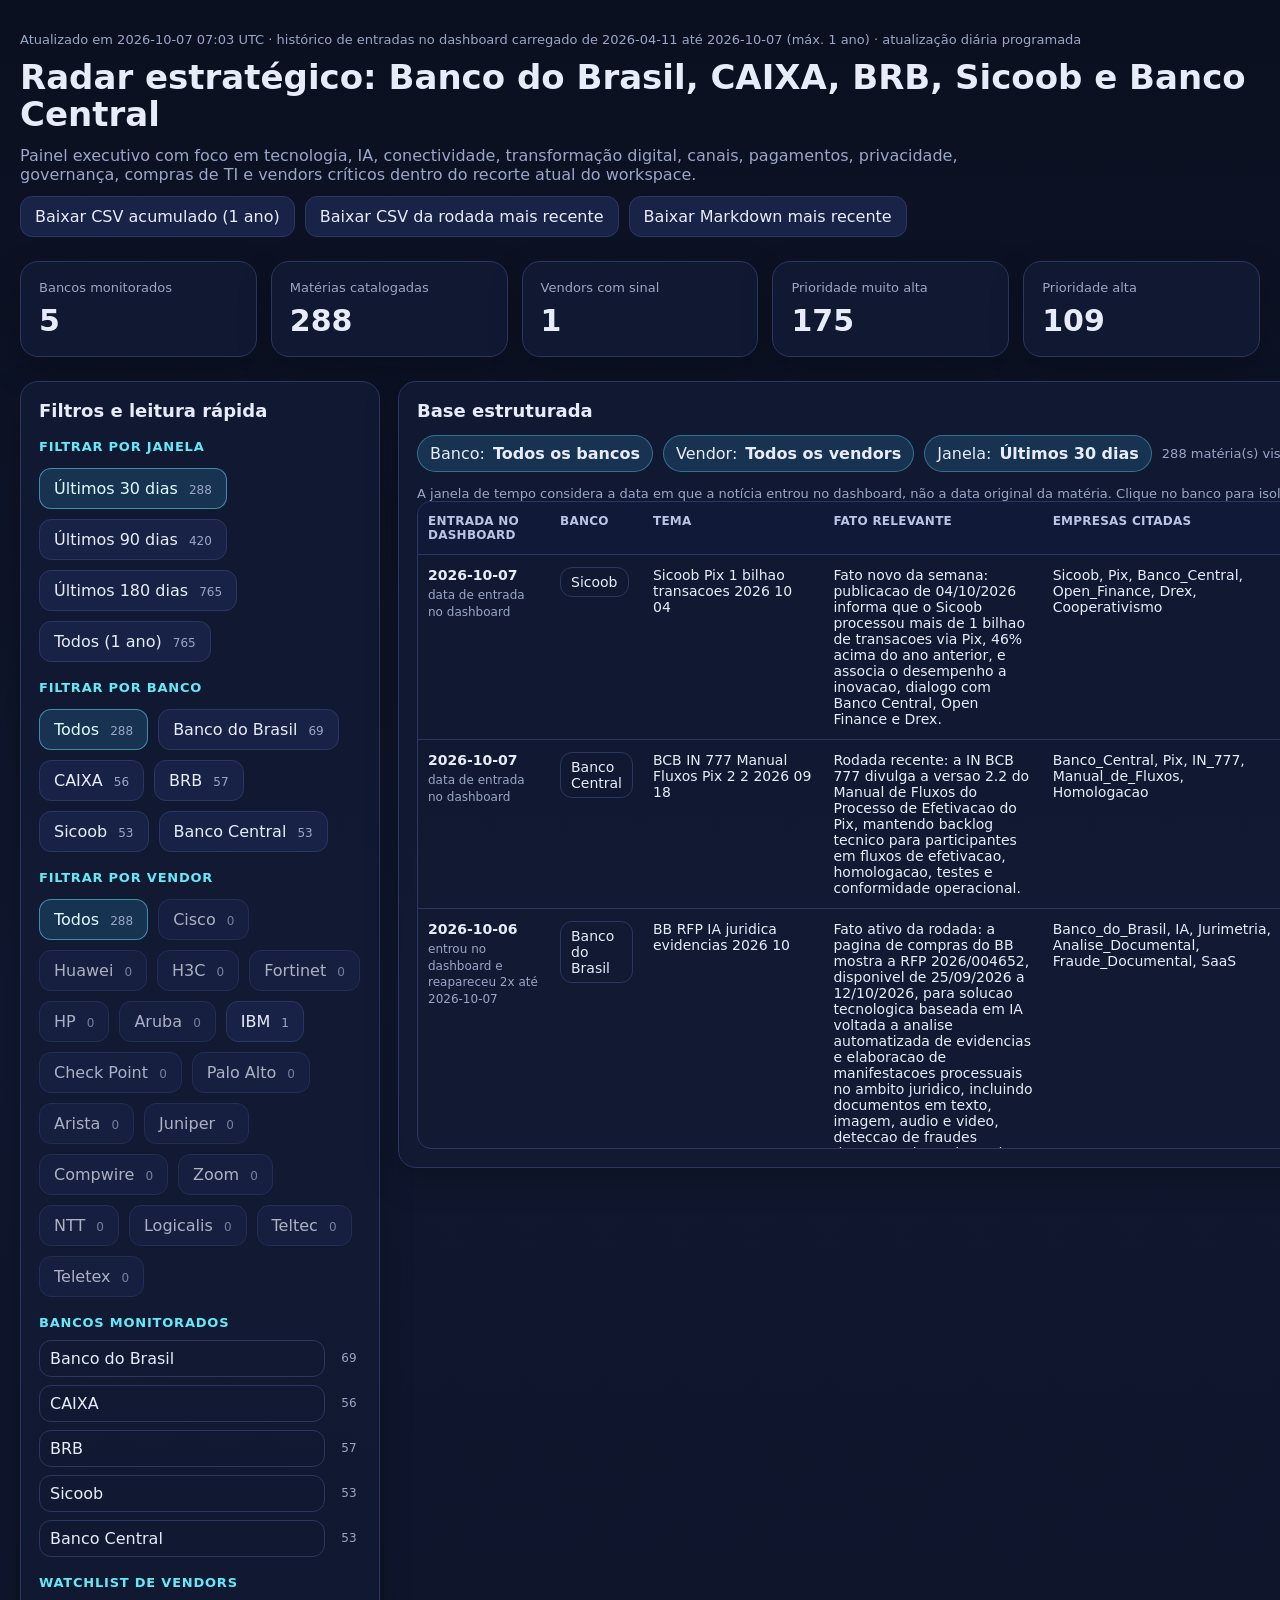
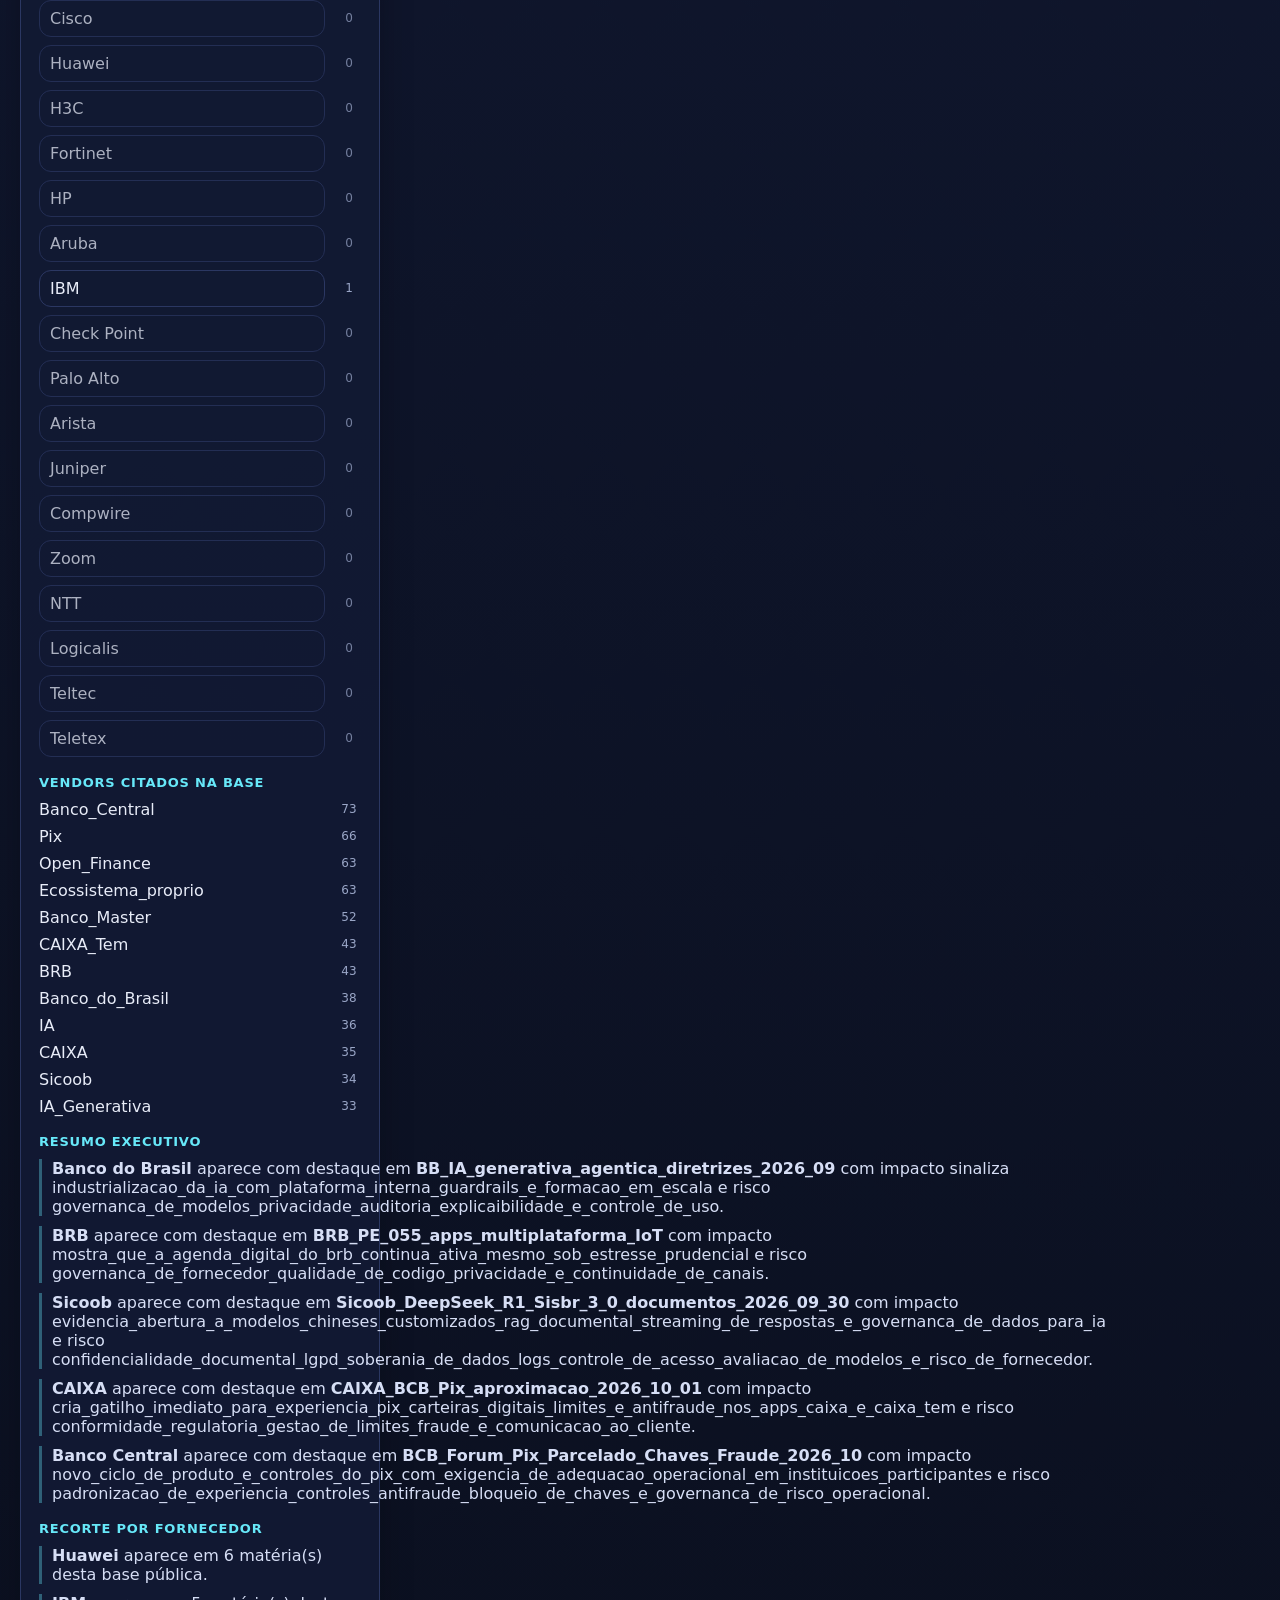
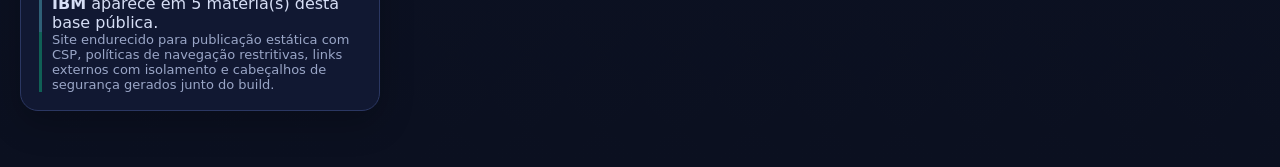
==== site/dashboard-bancos-publicos/index.html @ 08f2a7ce "Atualiza radar de bancos publicos 2026-10-07" ====
<!doctype html>
<html lang="pt-BR" data-latest-report-date="2026-10-07">
<head>
  <meta charset="utf-8">
  <meta name="viewport" content="width=device-width, initial-scale=1">
  <title>Radar estratégico, Banco do Brasil, CAIXA, BRB, Sicoob e Banco Central</title>
  <meta name="description" content="Radar executivo com foco em tecnologia, IA, conectividade, transformação digital, canais, pagamentos, privacidade, governança e compras de TI em Banco do Brasil, CAIXA, BRB, Sicoob e Banco Central.">
  <meta name="referrer" content="strict-origin-when-cross-origin">
  <meta http-equiv="Content-Security-Policy" content="default-src 'self'; base-uri 'self'; form-action 'none'; frame-ancestors 'none'; object-src 'none'; img-src 'self' data:; script-src 'self'; style-src 'self'; connect-src 'self'; font-src 'self' data:; manifest-src 'self'; upgrade-insecure-requests">
  <link rel="stylesheet" href="style.css">
</head>
<body>
  <div class="wrap">
    <section class="hero">
      <div class="meta">Atualizado em 2026-10-07 07:03 UTC · histórico de entradas no dashboard carregado de 2026-04-11 até 2026-10-07 (máx. 1 ano) · atualização diária programada</div>
      <h1>Radar estratégico: Banco do Brasil, CAIXA, BRB, Sicoob e Banco Central</h1>
      <div class="subtitle">Painel executivo com foco em tecnologia, IA, conectividade, transformação digital, canais, pagamentos, privacidade, governança, compras de TI e vendors críticos dentro do recorte atual do workspace.</div>
      <div class="downloads">
        <a class="btn" href="dashboard-bancos-publicos-acumulado-365d.csv" download>Baixar CSV acumulado (1 ano)</a>
        <a class="btn" href="dashboard-bancos-publicos-latest.csv" download>Baixar CSV da rodada mais recente</a>
        <a class="btn" href="dashboard-bancos-publicos-latest.md" download>Baixar Markdown mais recente</a>
      </div>
    </section>

    <section class="grid"><div class="card" data-card="Bancos monitorados"><div class="card-label">Bancos monitorados</div><div class="card-value">5</div></div><div class="card" data-card="Matérias catalogadas"><div class="card-label">Matérias catalogadas</div><div class="card-value">288</div></div><div class="card" data-card="Vendors com sinal"><div class="card-label">Vendors com sinal</div><div class="card-value">1</div></div><div class="card" data-card="Prioridade muito alta"><div class="card-label">Prioridade muito alta</div><div class="card-value">175</div></div><div class="card" data-card="Prioridade alta"><div class="card-label">Prioridade alta</div><div class="card-value">109</div></div></section>

    <section class="layout">
      <aside class="panel">
        <h2>Filtros e leitura rápida</h2>
        <h3>Filtrar por janela</h3>
        <div class="filters"><button class="filter-chip active" type="button" data-filter-kind="window" data-filter-value="30">Últimos 30 dias <span data-count-kind="window" data-count-value="30">288</span></button><button class="filter-chip" type="button" data-filter-kind="window" data-filter-value="90">Últimos 90 dias <span data-count-kind="window" data-count-value="90">420</span></button><button class="filter-chip" type="button" data-filter-kind="window" data-filter-value="180">Últimos 180 dias <span data-count-kind="window" data-count-value="180">765</span></button><button class="filter-chip" type="button" data-filter-kind="window" data-filter-value="365">Todos (1 ano) <span data-count-kind="window" data-count-value="365">765</span></button></div>
        <h3>Filtrar por banco</h3>
        <div class="filters"><button class="filter-chip active" type="button" data-filter-kind="bank" data-filter-value="__all__">Todos <span data-count-kind="bank" data-count-value="__all__">288</span></button><button class="filter-chip" type="button" data-filter-kind="bank" data-filter-value="Banco do Brasil">Banco do Brasil <span data-count-kind="bank" data-count-value="Banco do Brasil">69</span></button><button class="filter-chip" type="button" data-filter-kind="bank" data-filter-value="CAIXA">CAIXA <span data-count-kind="bank" data-count-value="CAIXA">56</span></button><button class="filter-chip" type="button" data-filter-kind="bank" data-filter-value="BRB">BRB <span data-count-kind="bank" data-count-value="BRB">57</span></button><button class="filter-chip" type="button" data-filter-kind="bank" data-filter-value="Sicoob">Sicoob <span data-count-kind="bank" data-count-value="Sicoob">53</span></button><button class="filter-chip" type="button" data-filter-kind="bank" data-filter-value="Banco Central">Banco Central <span data-count-kind="bank" data-count-value="Banco Central">53</span></button></div>
        <h3>Filtrar por vendor</h3>
        <div class="filters"><button class="filter-chip active" type="button" data-filter-kind="vendor" data-filter-value="__all__">Todos <span data-count-kind="vendor" data-count-value="__all__">288</span></button><button class="filter-chip muted-zero" type="button" data-filter-kind="vendor" data-filter-value="Cisco">Cisco <span data-count-kind="vendor" data-count-value="Cisco">0</span></button><button class="filter-chip muted-zero" type="button" data-filter-kind="vendor" data-filter-value="Huawei">Huawei <span data-count-kind="vendor" data-count-value="Huawei">0</span></button><button class="filter-chip muted-zero" type="button" data-filter-kind="vendor" data-filter-value="H3C">H3C <span data-count-kind="vendor" data-count-value="H3C">0</span></button><button class="filter-chip muted-zero" type="button" data-filter-kind="vendor" data-filter-value="Fortinet">Fortinet <span data-count-kind="vendor" data-count-value="Fortinet">0</span></button><button class="filter-chip muted-zero" type="button" data-filter-kind="vendor" data-filter-value="HP">HP <span data-count-kind="vendor" data-count-value="HP">0</span></button><button class="filter-chip muted-zero" type="button" data-filter-kind="vendor" data-filter-value="Aruba">Aruba <span data-count-kind="vendor" data-count-value="Aruba">0</span></button><button class="filter-chip" type="button" data-filter-kind="vendor" data-filter-value="IBM">IBM <span data-count-kind="vendor" data-count-value="IBM">1</span></button><button class="filter-chip muted-zero" type="button" data-filter-kind="vendor" data-filter-value="Check Point">Check Point <span data-count-kind="vendor" data-count-value="Check Point">0</span></button><button class="filter-chip muted-zero" type="button" data-filter-kind="vendor" data-filter-value="Palo Alto">Palo Alto <span data-count-kind="vendor" data-count-value="Palo Alto">0</span></button><button class="filter-chip muted-zero" type="button" data-filter-kind="vendor" data-filter-value="Arista">Arista <span data-count-kind="vendor" data-count-value="Arista">0</span></button><button class="filter-chip muted-zero" type="button" data-filter-kind="vendor" data-filter-value="Juniper">Juniper <span data-count-kind="vendor" data-count-value="Juniper">0</span></button><button class="filter-chip muted-zero" type="button" data-filter-kind="vendor" data-filter-value="Compwire">Compwire <span data-count-kind="vendor" data-count-value="Compwire">0</span></button><button class="filter-chip muted-zero" type="button" data-filter-kind="vendor" data-filter-value="Zoom">Zoom <span data-count-kind="vendor" data-count-value="Zoom">0</span></button><button class="filter-chip muted-zero" type="button" data-filter-kind="vendor" data-filter-value="NTT">NTT <span data-count-kind="vendor" data-count-value="NTT">0</span></button><button class="filter-chip muted-zero" type="button" data-filter-kind="vendor" data-filter-value="Logicalis">Logicalis <span data-count-kind="vendor" data-count-value="Logicalis">0</span></button><button class="filter-chip muted-zero" type="button" data-filter-kind="vendor" data-filter-value="Teltec">Teltec <span data-count-kind="vendor" data-count-value="Teltec">0</span></button><button class="filter-chip muted-zero" type="button" data-filter-kind="vendor" data-filter-value="Teletex">Teletex <span data-count-kind="vendor" data-count-value="Teletex">0</span></button></div>
        <h3>Bancos monitorados</h3>
        <ul class="bank-list"><li><button type="button" class="bank-link" data-filter-kind="bank" data-filter-value="Banco do Brasil">Banco do Brasil</button><span class="bank-count" data-count-kind="bank" data-count-value="Banco do Brasil">69</span></li><li><button type="button" class="bank-link" data-filter-kind="bank" data-filter-value="CAIXA">CAIXA</button><span class="bank-count" data-count-kind="bank" data-count-value="CAIXA">56</span></li><li><button type="button" class="bank-link" data-filter-kind="bank" data-filter-value="BRB">BRB</button><span class="bank-count" data-count-kind="bank" data-count-value="BRB">57</span></li><li><button type="button" class="bank-link" data-filter-kind="bank" data-filter-value="Sicoob">Sicoob</button><span class="bank-count" data-count-kind="bank" data-count-value="Sicoob">53</span></li><li><button type="button" class="bank-link" data-filter-kind="bank" data-filter-value="Banco Central">Banco Central</button><span class="bank-count" data-count-kind="bank" data-count-value="Banco Central">53</span></li></ul>
        <h3>Watchlist de vendors</h3>
        <ul class="bank-list"><li class='muted-zero'><button type="button" class="vendor-link" data-filter-kind="vendor" data-filter-value="Cisco">Cisco</button><span class="bank-count" data-count-kind="vendor" data-count-value="Cisco">0</span></li><li class='muted-zero'><button type="button" class="vendor-link" data-filter-kind="vendor" data-filter-value="Huawei">Huawei</button><span class="bank-count" data-count-kind="vendor" data-count-value="Huawei">0</span></li><li class='muted-zero'><button type="button" class="vendor-link" data-filter-kind="vendor" data-filter-value="H3C">H3C</button><span class="bank-count" data-count-kind="vendor" data-count-value="H3C">0</span></li><li class='muted-zero'><button type="button" class="vendor-link" data-filter-kind="vendor" data-filter-value="Fortinet">Fortinet</button><span class="bank-count" data-count-kind="vendor" data-count-value="Fortinet">0</span></li><li class='muted-zero'><button type="button" class="vendor-link" data-filter-kind="vendor" data-filter-value="HP">HP</button><span class="bank-count" data-count-kind="vendor" data-count-value="HP">0</span></li><li class='muted-zero'><button type="button" class="vendor-link" data-filter-kind="vendor" data-filter-value="Aruba">Aruba</button><span class="bank-count" data-count-kind="vendor" data-count-value="Aruba">0</span></li><li><button type="button" class="vendor-link" data-filter-kind="vendor" data-filter-value="IBM">IBM</button><span class="bank-count" data-count-kind="vendor" data-count-value="IBM">1</span></li><li class='muted-zero'><button type="button" class="vendor-link" data-filter-kind="vendor" data-filter-value="Check Point">Check Point</button><span class="bank-count" data-count-kind="vendor" data-count-value="Check Point">0</span></li><li class='muted-zero'><button type="button" class="vendor-link" data-filter-kind="vendor" data-filter-value="Palo Alto">Palo Alto</button><span class="bank-count" data-count-kind="vendor" data-count-value="Palo Alto">0</span></li><li class='muted-zero'><button type="button" class="vendor-link" data-filter-kind="vendor" data-filter-value="Arista">Arista</button><span class="bank-count" data-count-kind="vendor" data-count-value="Arista">0</span></li><li class='muted-zero'><button type="button" class="vendor-link" data-filter-kind="vendor" data-filter-value="Juniper">Juniper</button><span class="bank-count" data-count-kind="vendor" data-count-value="Juniper">0</span></li><li class='muted-zero'><button type="button" class="vendor-link" data-filter-kind="vendor" data-filter-value="Compwire">Compwire</button><span class="bank-count" data-count-kind="vendor" data-count-value="Compwire">0</span></li><li class='muted-zero'><button type="button" class="vendor-link" data-filter-kind="vendor" data-filter-value="Zoom">Zoom</button><span class="bank-count" data-count-kind="vendor" data-count-value="Zoom">0</span></li><li class='muted-zero'><button type="button" class="vendor-link" data-filter-kind="vendor" data-filter-value="NTT">NTT</button><span class="bank-count" data-count-kind="vendor" data-count-value="NTT">0</span></li><li class='muted-zero'><button type="button" class="vendor-link" data-filter-kind="vendor" data-filter-value="Logicalis">Logicalis</button><span class="bank-count" data-count-kind="vendor" data-count-value="Logicalis">0</span></li><li class='muted-zero'><button type="button" class="vendor-link" data-filter-kind="vendor" data-filter-value="Teltec">Teltec</button><span class="bank-count" data-count-kind="vendor" data-count-value="Teltec">0</span></li><li class='muted-zero'><button type="button" class="vendor-link" data-filter-kind="vendor" data-filter-value="Teletex">Teletex</button><span class="bank-count" data-count-kind="vendor" data-count-value="Teletex">0</span></li></ul>
        <h3>Vendors citados na base</h3>
        <ul class="bank-list"><li><span class="vendor-label">Banco_Central</span><span class="bank-count">73</span></li><li><span class="vendor-label">Pix</span><span class="bank-count">66</span></li><li><span class="vendor-label">Open_Finance</span><span class="bank-count">63</span></li><li><span class="vendor-label">Ecossistema_proprio</span><span class="bank-count">63</span></li><li><span class="vendor-label">Banco_Master</span><span class="bank-count">52</span></li><li><span class="vendor-label">CAIXA_Tem</span><span class="bank-count">43</span></li><li><span class="vendor-label">BRB</span><span class="bank-count">43</span></li><li><span class="vendor-label">Banco_do_Brasil</span><span class="bank-count">38</span></li><li><span class="vendor-label">IA</span><span class="bank-count">36</span></li><li><span class="vendor-label">CAIXA</span><span class="bank-count">35</span></li><li><span class="vendor-label">Sicoob</span><span class="bank-count">34</span></li><li><span class="vendor-label">IA_Generativa</span><span class="bank-count">33</span></li></ul>
        <h3>Resumo executivo</h3>
        <ul class="summary-list"><li><strong>Banco do Brasil</strong> aparece com destaque em <strong>BB_IA_generativa_agentica_diretrizes_2026_09</strong> com impacto sinaliza industrializacao_da_ia_com_plataforma_interna_guardrails_e_formacao_em_escala e risco governanca_de_modelos_privacidade_auditoria_explicaibilidade_e_controle_de_uso.</li>
          <li><strong>BRB</strong> aparece com destaque em <strong>BRB_PE_055_apps_multiplataforma_IoT</strong> com impacto mostra_que_a_agenda_digital_do_brb_continua_ativa_mesmo_sob_estresse_prudencial e risco governanca_de_fornecedor_qualidade_de_codigo_privacidade_e_continuidade_de_canais.</li>
          <li><strong>Sicoob</strong> aparece com destaque em <strong>Sicoob_DeepSeek_R1_Sisbr_3_0_documentos_2026_09_30</strong> com impacto evidencia_abertura_a_modelos_chineses_customizados_rag_documental_streaming_de_respostas_e_governanca_de_dados_para_ia e risco confidencialidade_documental_lgpd_soberania_de_dados_logs_controle_de_acesso_avaliacao_de_modelos_e_risco_de_fornecedor.</li>
          <li><strong>CAIXA</strong> aparece com destaque em <strong>CAIXA_BCB_Pix_aproximacao_2026_10_01</strong> com impacto cria_gatilho_imediato_para_experiencia_pix_carteiras_digitais_limites_e_antifraude_nos_apps_caixa_e_caixa_tem e risco conformidade_regulatoria_gestao_de_limites_fraude_e_comunicacao_ao_cliente.</li>
          <li><strong>Banco Central</strong> aparece com destaque em <strong>BCB_Forum_Pix_Parcelado_Chaves_Fraude_2026_10</strong> com impacto novo_ciclo_de_produto_e_controles_do_pix_com_exigencia_de_adequacao_operacional_em_instituicoes_participantes e risco padronizacao_de_experiencia_controles_antifraude_bloqueio_de_chaves_e_governanca_de_risco_operacional.</li></ul>
        <h3>Recorte por fornecedor</h3>
        <ul class="summary-list"><li><strong>Huawei</strong> aparece em 6 matéria(s) desta base pública.</li><li><strong>IBM</strong> aparece em 5 matéria(s) desta base pública.</li></ul>
        <div class="small security-note">Site endurecido para publicação estática com CSP, políticas de navegação restritivas, links externos com isolamento e cabeçalhos de segurança gerados junto do build.</div>
      </aside>

      <main class="panel">
        <h2>Base estruturada</h2>
        <div class="controls">
          <div class="active-filter">
            <div class="active-pill">Banco: <strong data-active-bank-label>Todos os bancos</strong></div>
            <div class="active-pill">Vendor: <strong data-active-vendor-label>Todos os vendors</strong></div>
            <div class="active-pill">Janela: <strong data-active-window-label>Últimos 30 dias</strong></div>
            <div class="small" data-results-count>288 matéria(s) visível(is)</div>
          </div>
          <button type="button" class="clear-btn" data-clear-filter>Limpar filtros</button>
        </div>
        <div class="small">A janela de tempo considera a data em que a notícia entrou no dashboard, não a data original da matéria. Clique no banco para isolar a instituição, clique no vendor para cruzar fabricante e use a fonte para abrir a publicação original.</div>
        <div class="table-wrap">
          <table>
            <thead>
              <tr>
                <th>Entrada no dashboard</th>
                <th>Banco</th>
                <th>Tema</th>
                <th>Fato relevante</th>
                <th>Empresas citadas</th>
                <th>Vendors radar</th>
                <th>Tipo de vínculo</th>
                <th>Impacto</th>
                <th>Risco</th>
                <th>Prioridade</th>
                <th>Fonte</th>
              </tr>
            </thead>
            <tbody>
              <tr data-bank="Sicoob" data-priority="Muito alta" data-vendors="" data-first-seen="2026-10-07" data-last-seen="2026-10-07" data-seen-count="1"><td><div class="date-cell"><div class="date-main">2026-10-07</div><div class="date-sub">data de entrada no dashboard</div></div></td><td><button type="button" class="table-bank" data-filter-kind="bank" data-filter-value="Sicoob">Sicoob</button></td><td>Sicoob Pix 1 bilhao transacoes 2026 10 04</td><td>Fato novo da semana: publicacao de 04/10/2026 informa que o Sicoob processou mais de 1 bilhao de transacoes via Pix, 46% acima do ano anterior, e associa o desempenho a inovacao, dialogo com Banco Central, Open Finance e Drex.</td><td>Sicoob, Pix, Banco_Central, Open_Finance, Drex, Cooperativismo</td><td><div class="vendor-cell"><span class="small">Sem vendor da watchlist nesta matéria</span></div></td><td>Pagamentos e escala operacional</td><td>Reforca_escala_transacional_do_arranjo_cooperativo_e_abre_conversa_sobre_observabilidade_antifraude_resiliencia_e_roadmap_Pix_Open_Finance</td><td>Disponibilidade_antifraude_monitoramento_transacional_conformidade_Pix_e_governanca_cooperativa</td><td><span class="chip very-high">Muito alta</span></td><td><a class="source-link" href="https://www.sicoob.com.br/web/sicoobcreditril/noticias/-/asset_publisher/xAioIawpOI5S/content/id/175914342" target="_blank" rel="noopener noreferrer external"><span class="source-name">sicoob.com.br</span><span class="source-url">sicoob.com.br/web/sicoobcreditril</span></a></td></tr><tr data-bank="Banco Central" data-priority="Alta" data-vendors="" data-first-seen="2026-10-07" data-last-seen="2026-10-07" data-seen-count="1"><td><div class="date-cell"><div class="date-main">2026-10-07</div><div class="date-sub">data de entrada no dashboard</div></div></td><td><button type="button" class="table-bank" data-filter-kind="bank" data-filter-value="Banco Central">Banco Central</button></td><td>BCB IN 777 Manual Fluxos Pix 2 2 2026 09 18</td><td>Rodada recente: a IN BCB 777 divulga a versao 2.2 do Manual de Fluxos do Processo de Efetivacao do Pix, mantendo backlog tecnico para participantes em fluxos de efetivacao, homologacao, testes e conformidade operacional.</td><td>Banco_Central, Pix, IN_777, Manual_de_Fluxos, Homologacao</td><td><div class="vendor-cell"><span class="small">Sem vendor da watchlist nesta matéria</span></div></td><td>Normativo tecnico Pix</td><td>Exige_planejamento_de_release_integracao_testes_observabilidade_e_adequacao_de_fluxos_em_instituicoes_participantes</td><td>Aderencia_a_manual_tecnico_qualidade_de_implantacao_e_risco_operacional_de_pagamentos</td><td><span class="chip high">Alta</span></td><td><a class="source-link" href="https://www.bcb.gov.br/estabilidadefinanceira/exibenormativo?numero=777&amp;tipo=Instru%C3%A7%C3%A3o+Normativa+BCB" target="_blank" rel="noopener noreferrer external"><span class="source-name">bcb.gov.br</span><span class="source-url">bcb.gov.br/estabilidadefinanceira/exibenormativo</span></a></td></tr><tr data-bank="Banco do Brasil" data-priority="Muito alta" data-vendors="" data-first-seen="2026-10-06" data-last-seen="2026-10-07" data-seen-count="2"><td><div class="date-cell"><div class="date-main">2026-10-06</div><div class="date-sub">entrou no dashboard e reapareceu 2x até 2026-10-07</div></div></td><td><button type="button" class="table-bank" data-filter-kind="bank" data-filter-value="Banco do Brasil">Banco do Brasil</button></td><td>BB RFP IA juridica evidencias 2026 10</td><td>Fato ativo da rodada: a pagina de compras do BB mostra a RFP 2026/004652, disponivel de 25/09/2026 a 12/10/2026, para solucao tecnologica baseada em IA voltada a analise automatizada de evidencias e elaboracao de manifestacoes processuais no ambito juridico, incluindo documentos em texto, imagem, audio e video, deteccao de fraudes documentais, padroes de litigancia abusiva, integracao de informacoes externas e interface para auditoria, edicao e validacao por advogado do banco.</td><td>Banco_do_Brasil, IA, Jurimetria, Analise_Documental, Fraude_Documental, SaaS</td><td><div class="vendor-cell"><span class="small">Sem vendor da watchlist nesta matéria</span></div></td><td>Consulta publica IA juridica</td><td>Abre_frente_direta_em_IA_aplicada_ao_contencioso_com_multimodalidade_auditoria_humana_e_controles_de_modelo</td><td>Confidencialidade_processual_LGPD_prova_digital_explicaibilidade_auditoria_de_decisoes_e_supervisao_humana</td><td><span class="chip very-high">Muito alta</span></td><td><a class="source-link" href="https://www.bb.com.br/site/compras-contratacao-e-venda-de-imoveis/compras-e-contratacoes/avisos-e-editais/" target="_blank" rel="noopener noreferrer external"><span class="source-name">bb.com.br</span><span class="source-url">bb.com.br/site/compras-contratacao-e-venda-de-imoveis</span></a></td></tr><tr data-bank="Sicoob" data-priority="Muito alta" data-vendors="" data-first-seen="2026-10-06" data-last-seen="2026-10-07" data-seen-count="2"><td><div class="date-cell"><div class="date-main">2026-10-06</div><div class="date-sub">entrou no dashboard e reapareceu 2x até 2026-10-07</div></div></td><td><button type="button" class="table-bank" data-filter-kind="bank" data-filter-value="Sicoob">Sicoob</button></td><td>Sicoob DeepSeek R1 Sisbr 3 0 documentos 2026 09 30</td><td>Contexto recente: em 30/09/2026, o Sicoob Central Unicoob publicou que a funcionalidade de Interacao com Documentos do Sisbr 3.0 passou a utilizar tambem o DeepSeek-R1, modelo de linguagem desenvolvido pela startup chinesa DeepSeek, em arquiteturas customizadas para analise confidencial de documentos internos, stream nas respostas e incorporacao continua de novos modelos.</td><td>Sicoob, Sisbr_3_0, DeepSeek, DeepSeek_R1, IA_Generativa, Documentos, Nuvem</td><td><div class="vendor-cell"><span class="small">Sem vendor da watchlist nesta matéria</span></div></td><td>IA institucional e governanca</td><td>Evidencia_abertura_a_modelos_chineses_customizados_RAG_documental_streaming_de_respostas_e_governanca_de_dados_para_IA</td><td>Confidencialidade_documental_LGPD_soberania_de_dados_logs_controle_de_acesso_avaliacao_de_modelos_e_risco_de_fornecedor</td><td><span class="chip very-high">Muito alta</span></td><td><a class="source-link" href="https://www.sicoob.com.br/web/sicoobcentralunicoob/noticias/-/asset_publisher/xAioIawpOI5S/content/id/247097736" target="_blank" rel="noopener noreferrer external"><span class="source-name">sicoob.com.br</span><span class="source-url">sicoob.com.br/web/sicoobcentralunicoob</span></a></td></tr><tr data-bank="Banco do Brasil" data-priority="Alta" data-vendors="" data-first-seen="2026-10-06" data-last-seen="2026-10-07" data-seen-count="2"><td><div class="date-cell"><div class="date-main">2026-10-06</div><div class="date-sub">entrou no dashboard e reapareceu 2x até 2026-10-07</div></div></td><td><button type="button" class="table-bank" data-filter-kind="bank" data-filter-value="Banco do Brasil">Banco do Brasil</button></td><td>BB RFP MySQL suporte 2026 10</td><td>Contexto recente: a RFP 2026/004636 do BB para cessao de direito de uso permanente e subscricao do software de Banco de Dados MySQL, incluindo suporte dedicado ao Conglomerado Banco do Brasil, teve janela publica de 16/09/2026 a 05/10/2026 e agora entra como desdobramento de curto prazo para follow-up comercial e tecnico.</td><td>Banco_do_Brasil, MySQL, Banco_de_Dados, Suporte</td><td><div class="vendor-cell"><span class="small">Sem vendor da watchlist nesta matéria</span></div></td><td>Consulta publica TI</td><td>Sinal_de_modernizacao_e_sustentacao_de_banco_de_dados_em_ambiente_core_com_janela_recém_encerrada</td><td>Gestao_de_ciclo_de_vida_suporte_fabricante_e_padronizacao_de_stack</td><td><span class="chip high">Alta</span></td><td><a class="source-link" href="https://www.bb.com.br/site/compras-contratacao-e-venda-de-imoveis/compras-e-contratacoes/avisos-e-editais/" target="_blank" rel="noopener noreferrer external"><span class="source-name">bb.com.br</span><span class="source-url">bb.com.br/site/compras-contratacao-e-venda-de-imoveis</span></a></td></tr><tr data-bank="CAIXA" data-priority="Alta" data-vendors="" data-first-seen="2026-10-06" data-last-seen="2026-10-07" data-seen-count="2"><td><div class="date-cell"><div class="date-main">2026-10-06</div><div class="date-sub">entrou no dashboard e reapareceu 2x até 2026-10-07</div></div></td><td><button type="button" class="table-bank" data-filter-kind="bank" data-filter-value="CAIXA">CAIXA</button></td><td>MDS Bolsa Familia valor minimo outubro 2026 Caixa Tem</td><td>Fato recente de rodada: o MDS informou que os valores do Bolsa Familia serao atualizados em 15,04% a partir de outubro de 2026, com valor minimo de R$ 691; como o beneficio pode ser movimentado nos canais CAIXA/CAIXA Tem, a mudanca aumenta a criticidade da janela operacional de outubro em app, atendimento, comunicacao e antifraude.</td><td>MDS, CAIXA, CAIXA_Tem, Bolsa_Familia, Canais_Digitais</td><td><div class="vendor-cell"><span class="small">Sem vendor da watchlist nesta matéria</span></div></td><td>Fonte governamental operacional</td><td>Aumenta_pressao_operacional_e_de_comunicacao_nos_canais_de_massa_da_CAIXA_no_ciclo_de_outubro</td><td>Disponibilidade_escalabilidade_atendimento_fraude_social_e_orientacao_contra_canais_nao_oficiais</td><td><span class="chip high">Alta</span></td><td><a class="source-link" href="https://www.gov.br/mds/pt-br/noticias/bolsa-familia-tera-valor-minimo-de-r-691-a-partir-de-outubro" target="_blank" rel="noopener noreferrer external"><span class="source-name">gov.br</span><span class="source-url">gov.br/mds/pt-br</span></a></td></tr><tr data-bank="Banco Central" data-priority="Muito alta" data-vendors="" data-first-seen="2026-10-05" data-last-seen="2026-10-07" data-seen-count="3"><td><div class="date-cell"><div class="date-main">2026-10-05</div><div class="date-sub">entrou no dashboard e reapareceu 3x até 2026-10-07</div></div></td><td><button type="button" class="table-bank" data-filter-kind="bank" data-filter-value="Banco Central">Banco Central</button></td><td>BCB Forum Pix Parcelado Chaves Fraude 2026 10</td><td>Rodada ativa: em reuniao do Forum Pix divulgada pelo BC, o regulador informou que a norma do Pix Parcelado sera publicada em outubro e que os sistemas do BC passam a bloquear chaves Pix marcadas pelas instituicoes como usadas em golpes e fraudes, ampliando backlog de canais, antifraude, UX e governanca para participantes.</td><td>Banco_Central, Pix, Forum_Pix, Pix_Parcelado, Antifraude, DICT</td><td><div class="vendor-cell"><span class="small">Sem vendor da watchlist nesta matéria</span></div></td><td>Regulacao pagamentos e antifraude</td><td>Novo_ciclo_de_produto_e_controles_do_Pix_com_exigencia_de_adequacao_operacional_em_instituicoes_participantes</td><td>Padronizacao_de_experiencia_controles_antifraude_bloqueio_de_chaves_e_governanca_de_risco_operacional</td><td><span class="chip very-high">Muito alta</span></td><td><a class="source-link" href="https://www.bcb.gov.br/detalhenoticia/20872/nota" target="_blank" rel="noopener noreferrer external"><span class="source-name">bcb.gov.br</span><span class="source-url">bcb.gov.br/detalhenoticia/20872</span></a></td></tr><tr data-bank="Banco do Brasil" data-priority="Muito alta" data-vendors="" data-first-seen="2026-10-04" data-last-seen="2026-10-07" data-seen-count="4"><td><div class="date-cell"><div class="date-main">2026-10-04</div><div class="date-sub">entrou no dashboard e reapareceu 4x até 2026-10-07</div></div></td><td><button type="button" class="table-bank" data-filter-kind="bank" data-filter-value="Banco do Brasil">Banco do Brasil</button></td><td>BB RFP DDI DNS DHCP IPAM 2026 10</td><td>Rodada ativa: a pagina de avisos do Banco do Brasil mostra a RFP 2026/004629 prorrogada ate 09/10/2026 para solucao DDI (DNS, DHCP e IPAM), incluindo instalacao, configuracao, integracao, migracao, implantacao, atualizacao, documentacao, transferencia de conhecimento e suporte oficial do fabricante por 36 meses, prorrogavel ate 60 meses, para o Conglomerado Banco do Brasil.</td><td>Banco_do_Brasil, DDI, DNS, DHCP, IPAM, Datacenter</td><td><div class="vendor-cell"><span class="small">Sem vendor da watchlist nesta matéria</span></div></td><td>Consulta publica TI</td><td>Renovacao_de_servicos_criticos_de_rede_e_enderecamento_no_conglomerado_BB</td><td>Continuidade_de_servicos_digitais_governanca_de_mudanca_e_integracao_com_ambientes_criticos</td><td><span class="chip very-high">Muito alta</span></td><td><a class="source-link" href="https://www.bb.com.br/site/compras-contratacao-e-venda-de-imoveis/compras-e-contratacoes/avisos-e-editais/" target="_blank" rel="noopener noreferrer external"><span class="source-name">bb.com.br</span><span class="source-url">bb.com.br/site/compras-contratacao-e-venda-de-imoveis</span></a></td></tr><tr data-bank="Banco do Brasil" data-priority="Muito alta" data-vendors="" data-first-seen="2026-10-04" data-last-seen="2026-10-07" data-seen-count="4"><td><div class="date-cell"><div class="date-main">2026-10-04</div><div class="date-sub">entrou no dashboard e reapareceu 4x até 2026-10-07</div></div></td><td><button type="button" class="table-bank" data-filter-kind="bank" data-filter-value="Banco do Brasil">Banco do Brasil</button></td><td>BB RFP GRC reportes SaaS 2026 10</td><td>Fato novo da rodada: a pagina de avisos do BB mostra a RFP 2026/004634 prorrogada ate 13/10/2026 para plataforma corporativa integrada SaaS de reportes corporativos, financeiros, regulatorios e de sustentabilidade, processos de governanca, riscos e controles internos, relacionamento com investidores, indices, ratings e rankings.</td><td>Banco_do_Brasil, SaaS, GRC, Reportes_Regulatorios, Riscos, Controles</td><td><div class="vendor-cell"><span class="small">Sem vendor da watchlist nesta matéria</span></div></td><td>Consulta publica TI GRC</td><td>Sinaliza_modernizacao_de_reportes_governanca_riscos_controles_e_dados_corporativos_em_plataforma_integrada</td><td>Qualidade_de_dados_auditoria_rastreabilidade_controles_internos_e_dependencia_de_fornecedor_SaaS</td><td><span class="chip very-high">Muito alta</span></td><td><a class="source-link" href="https://www.bb.com.br/site/compras-contratacao-e-venda-de-imoveis/compras-e-contratacoes/avisos-e-editais/" target="_blank" rel="noopener noreferrer external"><span class="source-name">bb.com.br</span><span class="source-url">bb.com.br/site/compras-contratacao-e-venda-de-imoveis</span></a></td></tr><tr data-bank="Banco do Brasil" data-priority="Muito alta" data-vendors="" data-first-seen="2026-10-04" data-last-seen="2026-10-07" data-seen-count="4"><td><div class="date-cell"><div class="date-main">2026-10-04</div><div class="date-sub">entrou no dashboard e reapareceu 4x até 2026-10-07</div></div></td><td><button type="button" class="table-bank" data-filter-kind="bank" data-filter-value="Banco do Brasil">Banco do Brasil</button></td><td>BB RFP UEM AEM DEX Linux 2026 10</td><td>Fato novo da rodada: a pagina de compras do BB mostra a RFP 2026/004317 prorrogada ate 16/10/2026 para solucao SaaS de Unified Endpoint Management, Autonomous Endpoint Management e Digital Employee Experience para gerenciamento de ate 53.700 endpoints Linux, com manutencao, atualizacao, suporte tecnico e transferencia de conhecimento.</td><td>Banco_do_Brasil, UEM, AEM, DEX, Linux, Endpoints, SaaS</td><td><div class="vendor-cell"><span class="small">Sem vendor da watchlist nesta matéria</span></div></td><td>Consulta publica TI</td><td>Abre frente direta em gestao_de_endpoints_experiencia_digital_monitoramento_e_suporte_para_parque_Linux_em_escala</td><td>Governanca_de_dispositivo_controle_de_acesso_segurança_de_endpoint_privacidade_e_continuidade_operacional</td><td><span class="chip very-high">Muito alta</span></td><td><a class="source-link" href="https://www.bb.com.br/site/compras-contratacao-e-venda-de-imoveis/compras-e-contratacoes/avisos-e-editais/" target="_blank" rel="noopener noreferrer external"><span class="source-name">bb.com.br</span><span class="source-url">bb.com.br/site/compras-contratacao-e-venda-de-imoveis</span></a></td></tr><tr data-bank="Sicoob" data-priority="Muito alta" data-vendors="" data-first-seen="2026-10-04" data-last-seen="2026-10-05" data-seen-count="2"><td><div class="date-cell"><div class="date-main">2026-10-04</div><div class="date-sub">entrou no dashboard e reapareceu 2x até 2026-10-05</div></div></td><td><button type="button" class="table-bank" data-filter-kind="bank" data-filter-value="Sicoob">Sicoob</button></td><td>Sicoob DeepSeek R1 Sisbr 3 0 documentos 2026 10 04</td><td>Fato do dia: em 04/10/2026, o Sicoob Central Unicoob publicou que a funcionalidade de Interacao com Documentos do Sisbr 3.0 passou a utilizar tambem o DeepSeek-R1, modelo de linguagem desenvolvido pela startup chinesa DeepSeek, em arquiteturas customizadas para analise confidencial de documentos internos, stream nas respostas e incorporacao continua de novos modelos.</td><td>Sicoob, Sisbr_3_0, DeepSeek, DeepSeek_R1, IA_Generativa, Documentos, Nuvem</td><td><div class="vendor-cell"><span class="small">Sem vendor da watchlist nesta matéria</span></div></td><td>IA institucional e governanca</td><td>Evidencia_abertura_a_modelos_chineses_customizados_RAG_documental_streaming_de_respostas_e_governanca_de_dados_para_IA</td><td>Confidencialidade_documental_LGPD_soberania_de_dados_logs_controle_de_acesso_avaliacao_de_modelos_e_risco_de_fornecedor</td><td><span class="chip very-high">Muito alta</span></td><td><a class="source-link" href="https://www.sicoob.com.br/web/sicoobcentralunicoob/noticias/-/asset_publisher/xAioIawpOI5S/content/id/247097736" target="_blank" rel="noopener noreferrer external"><span class="source-name">sicoob.com.br</span><span class="source-url">sicoob.com.br/web/sicoobcentralunicoob</span></a></td></tr><tr data-bank="Sicoob" data-priority="Alta" data-vendors="" data-first-seen="2026-10-03" data-last-seen="2026-10-07" data-seen-count="5"><td><div class="date-cell"><div class="date-main">2026-10-03</div><div class="date-sub">entrou no dashboard e reapareceu 5x até 2026-10-07</div></div></td><td><button type="button" class="table-bank" data-filter-kind="bank" data-filter-value="Sicoob">Sicoob</button></td><td>Sicoob TIInside SuperApp IA OpenFinance 2026 09</td><td>Fonte setorial recente: TI Inside registrou em 01/09/2026 que a nova versao do app Sicoob incorpora IA generativa, Open Finance, personalizacao e assistente conversacional para texto, audio e imagem.</td><td>Sicoob, TI_Inside, SuperApp, Open_Finance, IA_Generativa, Assistente_Conversacional</td><td><div class="vendor-cell"><span class="small">Sem vendor da watchlist nesta matéria</span></div></td><td>Midia setorial tecnologia</td><td>Reforca_fora_da_fonte_propria_a_tese_de_app_como_hub_conversacional_e_agregador_financeiro</td><td>Consentimento_Open_Finance_privacidade_experiencia_conversacional_e_governanca_de_modelos</td><td><span class="chip high">Alta</span></td><td><a class="source-link" href="https://tiinside.com.br/01/09/2026/nova-versao-do-app-sicoob-incorpora-ia-e-open-finance/" target="_blank" rel="noopener noreferrer external"><span class="source-name">tiinside.com.br</span><span class="source-url">tiinside.com.br/01/09</span></a></td></tr><tr data-bank="BRB" data-priority="Muito alta" data-vendors="" data-first-seen="2026-10-02" data-last-seen="2026-10-07" data-seen-count="6"><td><div class="date-cell"><div class="date-main">2026-10-02</div><div class="date-sub">entrou no dashboard e reapareceu 6x até 2026-10-07</div></div></td><td><button type="button" class="table-bank" data-filter-kind="bank" data-filter-value="BRB">BRB</button></td><td>BRB PE 055 apps multiplataforma IoT</td><td>Rodada recente: o PE 055/2026 do BRB trata de servicos especializados de desenvolvimento de aplicativos nativos e hibridos/PWA com suporte multiplataforma para smartphones, tablets, smartwatches, smartTVs, desktops e sensores IoT; o portal registra disputa encerrada e documentos publicados no PNCP.</td><td>BRB, PWA, IoT, Aplicativos, Smartphones, Smartwatches, PNCP</td><td><div class="vendor-cell"><span class="small">Sem vendor da watchlist nesta matéria</span></div></td><td>Compra publica TI</td><td>Mostra_que_a_agenda_digital_do_BRB_continua_ativa_mesmo_sob_estresse_prudencial</td><td>Governanca_de_fornecedor_qualidade_de_codigo_privacidade_e_continuidade_de_canais</td><td><span class="chip very-high">Muito alta</span></td><td><a class="source-link" href="https://buscarlicitacao.com.br/licitacao/df/brasilia/00000208000100-1-000008/2026/pregao-eletronico-edital-no-0552026" target="_blank" rel="noopener noreferrer external"><span class="source-name">buscarlicitacao.com.br</span><span class="source-url">buscarlicitacao.com.br/licitacao/df</span></a></td></tr><tr data-bank="Banco Central" data-priority="Muito alta" data-vendors="" data-first-seen="2026-10-02" data-last-seen="2026-10-07" data-seen-count="6"><td><div class="date-cell"><div class="date-main">2026-10-02</div><div class="date-sub">entrou no dashboard e reapareceu 6x até 2026-10-07</div></div></td><td><button type="button" class="table-bank" data-filter-kind="bank" data-filter-value="Banco Central">Banco Central</button></td><td>BCB Pix aproximacao sem teto 2026 10 01</td><td>Fato da janela: desde 01/10/2026 vigora a IN BCB 746, retirando o teto fixo de R$ 500 para Pix por aproximacao e Jornada Sem Redirecionamento no Open Finance; bancos e instituicoes de pagamento devem disponibilizar gestao de limites nos aplicativos.</td><td>Banco_Central, Pix_por_Aproximacao, Open_Finance, JSR, Carteiras_Digitais</td><td><div class="vendor-cell"><span class="small">Sem vendor da watchlist nesta matéria</span></div></td><td>Normativo Pix Open Finance</td><td>Cria_impacto_imediato_em_apps_bancarios_carteiras_digitais_limites_antifraude_e_comunicacao_a_clientes</td><td>Gestao_de_limites_fraude_usabilidade_conformidade_e_monitoramento_operacional</td><td><span class="chip very-high">Muito alta</span></td><td><a class="source-link" href="https://www.bcb.gov.br/detalhenoticia/21169/noticia" target="_blank" rel="noopener noreferrer external"><span class="source-name">bcb.gov.br</span><span class="source-url">bcb.gov.br/detalhenoticia/21169</span></a></td></tr><tr data-bank="Banco Central" data-priority="Muito alta" data-vendors="" data-first-seen="2026-10-02" data-last-seen="2026-10-07" data-seen-count="6"><td><div class="date-cell"><div class="date-main">2026-10-02</div><div class="date-sub">entrou no dashboard e reapareceu 6x até 2026-10-07</div></div></td><td><button type="button" class="table-bank" data-filter-kind="bank" data-filter-value="Banco Central">Banco Central</button></td><td>BCB ativos virtuais PLDFT 2026 10 01</td><td>Fato da janela: regras aprimoradas de PSAVs e PLDFT passam a vigorar em 01/10/2026; transferencias envolvendo carteiras autocustodiadas a partir de US$ 10 mil exigem comunicacao especifica ao Coaf e ha novos requisitos de informacao para supervisao.</td><td>Banco_Central, Ativos_Virtuais, PLDFT, PSAV, Supervisao, Coaf</td><td><div class="vendor-cell"><span class="small">Sem vendor da watchlist nesta matéria</span></div></td><td>Regulacao e supervisao</td><td>Amplia_demanda_por_monitoramento_dados_trilhas_de_auditoria_e_bloqueio_de_contraparte_em_participantes_expostos_a_criptoativos</td><td>PLDFT_autorizacao_supervisao_envio_de_dados_e_risco_de_contraparte</td><td><span class="chip very-high">Muito alta</span></td><td><a class="source-link" href="https://www.bcb.gov.br/detalhenoticia/21267/nota" target="_blank" rel="noopener noreferrer external"><span class="source-name">bcb.gov.br</span><span class="source-url">bcb.gov.br/detalhenoticia/21267</span></a></td></tr><tr data-bank="Banco Central" data-priority="Muito alta" data-vendors="" data-first-seen="2026-10-02" data-last-seen="2026-10-07" data-seen-count="6"><td><div class="date-cell"><div class="date-main">2026-10-02</div><div class="date-sub">entrou no dashboard e reapareceu 6x até 2026-10-07</div></div></td><td><button type="button" class="table-bank" data-filter-kind="bank" data-filter-value="Banco Central">Banco Central</button></td><td>BCB ciberseguranca RSFn Pix STR 2026</td><td>Contexto recente: o BC atualizou politica e requisitos de seguranca cibernetica e nuvem, incorporando gestao de certificados digitais, integracao segura, inteligencia cibernetica, rastreabilidade, testes de intrusao, controles de acesso e protecao de rede, com foco tambem em Pix, STR e RSFN.</td><td>Banco_Central, CMN, Pix, STR, RSFN, Ciberseguranca, Nuvem, Pentest</td><td><div class="vendor-cell"><span class="small">Sem vendor da watchlist nesta matéria</span></div></td><td>Regulacao cibernetica e resiliencia</td><td>Eleva_requisitos_de_pre_vendas_para_rede_segura_monitoramento_pentest_controles_de_acesso_e_nuvem_regulada</td><td>Adequacao_regulatoria_risco_de_terceiros_chaves_privadas_RSFn_e_resiliencia_operacional</td><td><span class="chip very-high">Muito alta</span></td><td><a class="source-link" href="https://www.bcb.gov.br/detalhenoticia/20979/nota" target="_blank" rel="noopener noreferrer external"><span class="source-name">bcb.gov.br</span><span class="source-url">bcb.gov.br/detalhenoticia/20979</span></a></td></tr><tr data-bank="Banco do Brasil" data-priority="Muito alta" data-vendors="" data-first-seen="2026-10-02" data-last-seen="2026-10-07" data-seen-count="6"><td><div class="date-cell"><div class="date-main">2026-10-02</div><div class="date-sub">entrou no dashboard e reapareceu 6x até 2026-10-07</div></div></td><td><button type="button" class="table-bank" data-filter-kind="bank" data-filter-value="Banco do Brasil">Banco do Brasil</button></td><td>BB IA generativa agentica diretrizes 2026 09</td><td>Contexto recente: o BB informou diretrizes para IA generativa e agentica, com Genera BB como ambiente interno para assistentes inteligentes, requisitos de governanca, seguranca e conformidade, e mais de 36 mil inscritos no AcademIA BB 2026 em trilhas de IA generativa, IA agentica, dados e analytics.</td><td>Banco_do_Brasil, Genera_BB, IA_Generativa, IA_Agentica, AcademIA_BB</td><td><div class="vendor-cell"><span class="small">Sem vendor da watchlist nesta matéria</span></div></td><td>IA governanca e capacitacao</td><td>Sinaliza industrializacao_da_IA_com_plataforma_interna_guardrails_e_formacao_em_escala</td><td>Governanca_de_modelos_privacidade_auditoria_explicaibilidade_e_controle_de_uso</td><td><span class="chip very-high">Muito alta</span></td><td><a class="source-link" href="https://imprensa.bb.com.br/bb-e-pioneiro-global-em-diretrizes-para-ia-generativa-e-agentica/" target="_blank" rel="noopener noreferrer external"><span class="source-name">imprensa.bb.com.br</span><span class="source-url">imprensa.bb.com.br/bb-e-pioneiro-global-em-diretrizes-para-ia-generativa…</span></a></td></tr><tr data-bank="Banco do Brasil" data-priority="Muito alta" data-vendors="" data-first-seen="2026-10-02" data-last-seen="2026-10-03" data-seen-count="2"><td><div class="date-cell"><div class="date-main">2026-10-02</div><div class="date-sub">entrou no dashboard e reapareceu 2x até 2026-10-03</div></div></td><td><button type="button" class="table-bank" data-filter-kind="bank" data-filter-value="Banco do Brasil">Banco do Brasil</button></td><td>BB RFP DDI DNS DHCP IPAM 2026 10</td><td>Rodada ativa: a pagina de avisos do Banco do Brasil mantem a RFP 2026/004629 para solucao DDI (DNS, DHCP e IPAM), incluindo instalacao, configuracao, integracao, migracao, atualizacao, documentacao, transferencia de conhecimento e suporte oficial por 36 meses, prorrogavel ate 60 meses, com janela publica de 15/09/2026 a 06/10/2026.</td><td>Banco_do_Brasil, DDI, DNS, DHCP, IPAM, Datacenter</td><td><div class="vendor-cell"><span class="small">Sem vendor da watchlist nesta matéria</span></div></td><td>Consulta publica TI</td><td>Renovacao_de_servicos_criticos_de_rede_e_enderecamento_no_conglomerado_BB</td><td>Continuidade_de_servicos_digitais_governanca_de_mudanca_e_integracao_com_ambientes_criticos</td><td><span class="chip very-high">Muito alta</span></td><td><a class="source-link" href="https://www.bb.com.br/site/compras-contratacao-e-venda-de-imoveis/compras-e-contratacoes/avisos-e-editais/" target="_blank" rel="noopener noreferrer external"><span class="source-name">bb.com.br</span><span class="source-url">bb.com.br/site/compras-contratacao-e-venda-de-imoveis</span></a></td></tr><tr data-bank="CAIXA" data-priority="Muito alta" data-vendors="" data-first-seen="2026-10-02" data-last-seen="2026-10-07" data-seen-count="6"><td><div class="date-cell"><div class="date-main">2026-10-02</div><div class="date-sub">entrou no dashboard e reapareceu 6x até 2026-10-07</div></div></td><td><button type="button" class="table-bank" data-filter-kind="bank" data-filter-value="CAIXA">CAIXA</button></td><td>CAIXA BCB Pix aproximacao 2026 10 01</td><td>Fato da janela: desde 01/10/2026 vigora a regra do Banco Central que retira o teto fixo de R$ 500 do Pix por aproximacao e da Jornada Sem Redirecionamento no Open Finance, exigindo que instituicoes como a CAIXA tratem limites por usuario nos canais digitais.</td><td>CAIXA, Banco_Central, Pix_por_Aproximacao, Open_Finance, JSR</td><td><div class="vendor-cell"><span class="small">Sem vendor da watchlist nesta matéria</span></div></td><td>Regulacao de pagamentos</td><td>Cria_gatilho_imediato_para_experiencia_Pix_carteiras_digitais_limites_e_antifraude_nos_apps_CAIXA_e_CAIXA_Tem</td><td>Conformidade_regulatoria_gestao_de_limites_fraude_e_comunicacao_ao_cliente</td><td><span class="chip very-high">Muito alta</span></td><td><a class="source-link" href="https://www.bcb.gov.br/detalhenoticia/21169/noticia" target="_blank" rel="noopener noreferrer external"><span class="source-name">bcb.gov.br</span><span class="source-url">bcb.gov.br/detalhenoticia/21169</span></a></td></tr><tr data-bank="Sicoob" data-priority="Muito alta" data-vendors="" data-first-seen="2026-10-02" data-last-seen="2026-10-07" data-seen-count="6"><td><div class="date-cell"><div class="date-main">2026-10-02</div><div class="date-sub">entrou no dashboard e reapareceu 6x até 2026-10-07</div></div></td><td><button type="button" class="table-bank" data-filter-kind="bank" data-filter-value="Sicoob">Sicoob</button></td><td>Sicoob IA documentos 2026 09 28</td><td>Fato novo da semana: em 28/09/2026, o Sicoob informou uso de IA generativa para interacao interna com documentos no Sisbr, com busca de informacoes, geracao de insights e economia estimada de cerca de duas horas de trabalho para profissionais da area juridica.</td><td>Sicoob, Sisbr, IA_Generativa, Documentos, Juridico</td><td><div class="vendor-cell"><span class="small">Sem vendor da watchlist nesta matéria</span></div></td><td>IA institucional e produtividade</td><td>Mostra_IA_aplicada_em_backoffice_documental_com_potencial_de_RAG_governanca_e_controle_de_acesso</td><td>Confidencialidade_documental_LGPD_logs_qualidade_de_resposta_e_supervisao_humana</td><td><span class="chip very-high">Muito alta</span></td><td><a class="source-link" href="https://www.sicoob.com.br/web/sicoob/noticias/-/asset_publisher/xAioIawpOI5S/content/id/236561933?p_r_p_categoryId=1433079" target="_blank" rel="noopener noreferrer external"><span class="source-name">sicoob.com.br</span><span class="source-url">sicoob.com.br/web/sicoob</span></a></td></tr><tr data-bank="BRB" data-priority="Alta" data-vendors="" data-first-seen="2026-10-02" data-last-seen="2026-10-07" data-seen-count="6"><td><div class="date-cell"><div class="date-main">2026-10-02</div><div class="date-sub">entrou no dashboard e reapareceu 6x até 2026-10-07</div></div></td><td><button type="button" class="table-bank" data-filter-kind="bank" data-filter-value="BRB">BRB</button></td><td>BRB dicas segurança app oficial</td><td>Rodada recente: a pagina de dicas de seguranca do BRB orienta baixar o aplicativo apenas nas lojas oficiais, desconfiar de contatos suspeitos e ligar para canais oficiais em caso de duvida, reforcando protecao contra engenharia social em canais digitais.</td><td>BRB, App_Banco_BRB, Seguranca_Digital, Engenharia_Social</td><td><div class="vendor-cell"><span class="small">Sem vendor da watchlist nesta matéria</span></div></td><td>Seguranca de canal digital</td><td>Da_base_para_conversas_de_pre_vendas_em_identidade_digital_antifraude_e_educacao_de_cliente</td><td>Fraude_por_canal_falso_roubo_de_credencial_e_suporte_operacional</td><td><span class="chip high">Alta</span></td><td><a class="source-link" href="https://novo.brb.com.br/dicas-de-seguranca/" target="_blank" rel="noopener noreferrer external"><span class="source-name">novo.brb.com.br</span><span class="source-url">novo.brb.com.br/dicas-de-seguranca</span></a></td></tr><tr data-bank="BRB" data-priority="Alta" data-vendors="" data-first-seen="2026-10-02" data-last-seen="2026-10-07" data-seen-count="6"><td><div class="date-cell"><div class="date-main">2026-10-02</div><div class="date-sub">entrou no dashboard e reapareceu 6x até 2026-10-07</div></div></td><td><button type="button" class="table-bank" data-filter-kind="bank" data-filter-value="BRB">BRB</button></td><td>BRB pix conta app exclusivo</td><td>Rodada recente: pagina Pix do BRB informa que o acesso a conta para uso do Pix ocorre exclusivamente via App Banco BRB, reforcando centralidade do canal movel em autenticacao, limites e experiencia transacional.</td><td>BRB, Pix, App_Banco_BRB, Banco_Central, Autenticacao</td><td><div class="vendor-cell"><span class="small">Sem vendor da watchlist nesta matéria</span></div></td><td>Canal digital pagamentos</td><td>Aumenta_relevancia_de_disponibilidade_e_seguranca_do_app_no_pos_vigencia_das_regras_de_limites_do_Pix</td><td>Continuidade_operacional_fraude_de_canal_movel_e_suporte_a_clientes</td><td><span class="chip high">Alta</span></td><td><a class="source-link" href="https://novo.brb.com.br/pix-2-2/" target="_blank" rel="noopener noreferrer external"><span class="source-name">novo.brb.com.br</span><span class="source-url">novo.brb.com.br/pix-2-2</span></a></td></tr><tr data-bank="Banco do Brasil" data-priority="Alta" data-vendors="" data-first-seen="2026-10-02" data-last-seen="2026-10-05" data-seen-count="4"><td><div class="date-cell"><div class="date-main">2026-10-02</div><div class="date-sub">entrou no dashboard e reapareceu 4x até 2026-10-05</div></div></td><td><button type="button" class="table-bank" data-filter-kind="bank" data-filter-value="Banco do Brasil">Banco do Brasil</button></td><td>BB RFP MySQL suporte 2026 10</td><td>Rodada ativa: o BB publicou RFP 2026/004636 para futura contratacao de cessao de direito de uso permanente e subscricao do software de Banco de Dados MySQL, incluindo suporte dedicado para necessidades do Conglomerado Banco do Brasil, com janela publica de 16/09/2026 a 05/10/2026.</td><td>Banco_do_Brasil, MySQL, Banco_de_Dados, Suporte</td><td><div class="vendor-cell"><span class="small">Sem vendor da watchlist nesta matéria</span></div></td><td>Consulta publica TI</td><td>Sinal_de_modernizacao_e_sustentacao_de_banco_de_dados_em_ambiente_core</td><td>Gestao_de_ciclo_de_vida_suporte_fabricante_e_padronizacao_de_stack</td><td><span class="chip high">Alta</span></td><td><a class="source-link" href="https://www.bb.com.br/site/compras-contratacao-e-venda-de-imoveis/compras-e-contratacoes/avisos-e-editais/" target="_blank" rel="noopener noreferrer external"><span class="source-name">bb.com.br</span><span class="source-url">bb.com.br/site/compras-contratacao-e-venda-de-imoveis</span></a></td></tr><tr data-bank="Banco do Brasil" data-priority="Alta" data-vendors="" data-first-seen="2026-10-02" data-last-seen="2026-10-07" data-seen-count="6"><td><div class="date-cell"><div class="date-main">2026-10-02</div><div class="date-sub">entrou no dashboard e reapareceu 6x até 2026-10-07</div></div></td><td><button type="button" class="table-bank" data-filter-kind="bank" data-filter-value="Banco do Brasil">Banco do Brasil</button></td><td>BB developers open finance seguranca</td><td>Rodada recente: o Portal Developers BB destaca acesso seguro para clientes e nao clientes e participacao ativa do banco na comunidade Open Finance Brasil e mundial, reforcando APIs, identidade, consentimento e integracao com ecossistema.</td><td>Banco_do_Brasil, Developers_BB, Open_Finance, APIs, Seguranca</td><td><div class="vendor-cell"><span class="small">Sem vendor da watchlist nesta matéria</span></div></td><td>Portal de desenvolvedores e Open Finance</td><td>Abre frente para integracao segura de APIs, observabilidade e governanca de consentimento</td><td>Seguranca_de_API_privacidade_disponibilidade_e_responsabilizacao_no_ecossistema_Open_Finance</td><td><span class="chip high">Alta</span></td><td><a class="source-link" href="https://www.bb.com.br/site/developers/" target="_blank" rel="noopener noreferrer external"><span class="source-name">bb.com.br</span><span class="source-url">bb.com.br/site/developers</span></a></td></tr><tr data-bank="CAIXA" data-priority="Alta" data-vendors="" data-first-seen="2026-10-02" data-last-seen="2026-10-07" data-seen-count="6"><td><div class="date-cell"><div class="date-main">2026-10-02</div><div class="date-sub">entrou no dashboard e reapareceu 6x até 2026-10-07</div></div></td><td><button type="button" class="table-bank" data-filter-kind="bank" data-filter-value="CAIXA">CAIXA</button></td><td>CAIXA Tem seguranca dispositivo 2026</td><td>Rodada recente: a pagina CAIXA Tem reforca controles de seguranca em dispositivo, bloqueio por modo desenvolvedor/debug, deteccao de risco, exigencia de localizacao para Pix e uso de lojas oficiais para atualizacao do app.</td><td>CAIXA, CAIXA_Tem, Pix, Seguranca_Movel, Antifraude</td><td><div class="vendor-cell"><span class="small">Sem vendor da watchlist nesta matéria</span></div></td><td>Seguranca de canal movel</td><td>Mostra_endurecimento_operacional_contra_adulteracao_de_dispositivo_e_abuso_no_canal_de_massa</td><td>Falsos_positivos_suporte_em_escala_privacidade_localizacao_e_fraude_mobile</td><td><span class="chip high">Alta</span></td><td><a class="source-link" href="https://www.caixa.gov.br/caixatem/Paginas/default.aspx?lang=pt" target="_blank" rel="noopener noreferrer external"><span class="source-name">caixa.gov.br</span><span class="source-url">caixa.gov.br/caixatem/Paginas</span></a></td></tr><tr data-bank="CAIXA" data-priority="Alta" data-vendors="" data-first-seen="2026-10-02" data-last-seen="2026-10-07" data-seen-count="6"><td><div class="date-cell"><div class="date-main">2026-10-02</div><div class="date-sub">entrou no dashboard e reapareceu 6x até 2026-10-07</div></div></td><td><button type="button" class="table-bank" data-filter-kind="bank" data-filter-value="CAIXA">CAIXA</button></td><td>CAIXA segurança apps localizacao pix</td><td>Rodada recente: a pagina de seguranca da CAIXA orienta que alguns aplicativos, como CAIXA Tem, podem pedir localizacao ativa para Pix, recomenda desativar VPN ou apps que alterem localizacao e reforca que a CAIXA nao solicita download de aplicativos fora dos canais oficiais.</td><td>CAIXA, CAIXA_Tem, Pix, Seguranca_Movel, VPN, Localizacao</td><td><div class="vendor-cell"><span class="small">Sem vendor da watchlist nesta matéria</span></div></td><td>Seguranca de canal movel</td><td>Mostra endurecimento operacional contra fraude mobile, manipulacao de localizacao e apps nao oficiais</td><td>Privacidade_localizacao_falsos_positivos_suporte_e_fraude_em_dispositivo</td><td><span class="chip high">Alta</span></td><td><a class="source-link" href="https://www.caixa.gov.br/seguranca/paginas/default.aspx" target="_blank" rel="noopener noreferrer external"><span class="source-name">caixa.gov.br</span><span class="source-url">caixa.gov.br/seguranca/paginas</span></a></td></tr><tr data-bank="Sicoob" data-priority="Alta" data-vendors="" data-first-seen="2026-10-02" data-last-seen="2026-10-07" data-seen-count="6"><td><div class="date-cell"><div class="date-main">2026-10-02</div><div class="date-sub">entrou no dashboard e reapareceu 6x até 2026-10-07</div></div></td><td><button type="button" class="table-bank" data-filter-kind="bank" data-filter-value="Sicoob">Sicoob</button></td><td>Sicoob SuperApp 2026 09 29</td><td>Fato novo da semana: em 29/09/2026, o Sicoob publicou reforco sobre o Super App, com modernizacao do aplicativo, consolidacao do ecossistema digital em um unico app e atendimento a 7,6 milhoes de cooperados.</td><td>Sicoob, SuperApp, Canais_Digitais, Ecossistema_Digital</td><td><div class="vendor-cell"><span class="small">Sem vendor da watchlist nesta matéria</span></div></td><td>Canal digital institucional</td><td>Reforca_o_app_como_hub_unico_para_transacoes_servicos_e_relacionamento_cooperativo</td><td>Disponibilidade_escala_autenticacao_suporte_multicooperativa_e_governanca_de_release</td><td><span class="chip high">Alta</span></td><td><a class="source-link" href="https://www.sicoob.com.br/web/sicoob/noticias/-/asset_publisher/xAioIawpOI5S/content/id/178324473" target="_blank" rel="noopener noreferrer external"><span class="source-name">sicoob.com.br</span><span class="source-url">sicoob.com.br/web/sicoob</span></a></td></tr><tr data-bank="BRB" data-priority="Muito alta" data-vendors="" data-first-seen="2026-10-01" data-last-seen="2026-10-07" data-seen-count="7"><td><div class="date-cell"><div class="date-main">2026-10-01</div><div class="date-sub">entrou no dashboard e reapareceu 7x até 2026-10-07</div></div></td><td><button type="button" class="table-bank" data-filter-kind="bank" data-filter-value="BRB">BRB</button></td><td>BRB STF BC FGC emprestimo 6 6 bi</td><td>Rodada recente: em 11/09/2026, a Agencia Brasil informou que o STF deu 15 dias para Uniao, Banco Central e FGC explicarem entraves de emprestimo de R$ 6,6 bilhoes ao BRB, citando risco de liquidacao pelo BC caso exigencias regulatorias nao sejam atendidas.</td><td>BRB, STF, Banco_Central, FGC, Banco_Master</td><td><div class="vendor-cell"><span class="small">Sem vendor da watchlist nesta matéria</span></div></td><td>Controle judicial e prudencial</td><td>Mantem_pressao_sobre_capital_supervisao_e_continuidade_institucional_do_banco</td><td>Liquidez_capital_governanca_resposta_a_supervisao_e_transparencia</td><td><span class="chip very-high">Muito alta</span></td><td><a class="source-link" href="https://agenciabrasil.ebc.com.br/justica/noticia/2026-09/fux-da-15-dias-para-uniao-e-bc-responderem-sobre-emprestimo-ao-brb" target="_blank" rel="noopener noreferrer external"><span class="source-name">agenciabrasil.ebc.com.br</span><span class="source-url">agenciabrasil.ebc.com.br/justica/noticia</span></a></td></tr><tr data-bank="Banco Central" data-priority="Muito alta" data-vendors="" data-first-seen="2026-10-01" data-last-seen="2026-10-01" data-seen-count="1"><td><div class="date-cell"><div class="date-main">2026-10-01</div><div class="date-sub">data de entrada no dashboard</div></div></td><td><button type="button" class="table-bank" data-filter-kind="bank" data-filter-value="Banco Central">Banco Central</button></td><td>BCB Pix aproximacao sem teto 2026 10 01</td><td>Fato do dia: em 01/10/2026 entrou em vigor a IN BCB 746, retirando o teto fixo de R$ 500 para Pix por aproximacao e Jornada Sem Redirecionamento no Open Finance; bancos e instituicoes de pagamento devem disponibilizar gestao de limites nos aplicativos.</td><td>Banco_Central, Pix_por_Aproximacao, Open_Finance, JSR, Carteiras_Digitais</td><td><div class="vendor-cell"><span class="small">Sem vendor da watchlist nesta matéria</span></div></td><td>Normativo Pix Open Finance</td><td>Cria impacto imediato em apps bancarios, carteiras digitais, limites, antifraude e comunicacao a clientes</td><td>Gestao_de_limites_fraude_usabilidade_conformidade_e_monitoramento_operacional</td><td><span class="chip very-high">Muito alta</span></td><td><a class="source-link" href="https://www.bcb.gov.br/detalhenoticia/21169/noticia" target="_blank" rel="noopener noreferrer external"><span class="source-name">bcb.gov.br</span><span class="source-url">bcb.gov.br/detalhenoticia/21169</span></a></td></tr><tr data-bank="Banco Central" data-priority="Muito alta" data-vendors="" data-first-seen="2026-10-01" data-last-seen="2026-10-01" data-seen-count="1"><td><div class="date-cell"><div class="date-main">2026-10-01</div><div class="date-sub">data de entrada no dashboard</div></div></td><td><button type="button" class="table-bank" data-filter-kind="bank" data-filter-value="Banco Central">Banco Central</button></td><td>BCB ativos virtuais PLDFT 2026 10 01</td><td>Fato do dia: regras aprimoradas de PSAVs e PLDFT passam a vigorar em 01/10/2026; transferencias envolvendo carteiras autocustodiadas a partir de US$ 10 mil exigem comunicacao especifica ao Coaf e ha novos requisitos de informacao para supervisao.</td><td>Banco_Central, Ativos_Virtuais, PLDFT, PSAV, Supervisao, Coaf</td><td><div class="vendor-cell"><span class="small">Sem vendor da watchlist nesta matéria</span></div></td><td>Regulacao e supervisao</td><td>Amplia demanda por monitoramento, dados, trilhas de auditoria e bloqueio de contraparte em participantes expostos a criptoativos</td><td>PLDFT_autorizacao_supervisao_envio_de_dados_e_risco_de_contraparte</td><td><span class="chip very-high">Muito alta</span></td><td><a class="source-link" href="https://www.bcb.gov.br/detalhenoticia/21267/nota" target="_blank" rel="noopener noreferrer external"><span class="source-name">bcb.gov.br</span><span class="source-url">bcb.gov.br/detalhenoticia/21267</span></a></td></tr><tr data-bank="Banco do Brasil" data-priority="Muito alta" data-vendors="" data-first-seen="2026-10-01" data-last-seen="2026-10-07" data-seen-count="7"><td><div class="date-cell"><div class="date-main">2026-10-01</div><div class="date-sub">entrou no dashboard e reapareceu 7x até 2026-10-07</div></div></td><td><button type="button" class="table-bank" data-filter-kind="bank" data-filter-value="Banco do Brasil">Banco do Brasil</button></td><td>BB RFP AutoML H2O 2026 09</td><td>Contexto recente: a RFP 2026/004394 de AutoML H2O Driverless IA em SaaS por tempo determinado encerrou em 28/09/2026, mas segue como sinal publico concreto de demanda por modelagem automatizada, garantia tecnica, suporte e consultoria especializada.</td><td>Banco_do_Brasil, H2O, Driverless_IA, AutoML, IA</td><td><div class="vendor-cell"><span class="small">Sem vendor da watchlist nesta matéria</span></div></td><td>Consulta publica IA</td><td>Oportunidade_direta_em_IA_aplicada_modelagem_e_produtizacao_analitica_no_BB</td><td>Governanca_de_modelos_privacidade_dados_e_controle_de_uso_de_IA</td><td><span class="chip very-high">Muito alta</span></td><td><a class="source-link" href="https://www.bb.com.br/site/compras-contratacao-e-venda-de-imoveis/compras-e-contratacoes/avisos-e-editais/" target="_blank" rel="noopener noreferrer external"><span class="source-name">bb.com.br</span><span class="source-url">bb.com.br/site/compras-contratacao-e-venda-de-imoveis</span></a></td></tr><tr data-bank="Banco do Brasil" data-priority="Muito alta" data-vendors="" data-first-seen="2026-10-01" data-last-seen="2026-10-01" data-seen-count="1"><td><div class="date-cell"><div class="date-main">2026-10-01</div><div class="date-sub">data de entrada no dashboard</div></div></td><td><button type="button" class="table-bank" data-filter-kind="bank" data-filter-value="Banco do Brasil">Banco do Brasil</button></td><td>BB RFP DDI DNS DHCP IPAM 2026 10</td><td>Rodada recente: a pagina de avisos do Banco do Brasil mantem RFP 2026/004629 para solucao DDI (DNS, DHCP e IPAM), incluindo instalacao, configuracao, integracao, migracao, atualizacao, documentacao, transferencia de conhecimento e suporte oficial por 36 meses, prorrogavel ate 60 meses, com janela publica de 15/09/2026 a 06/10/2026.</td><td>Banco_do_Brasil, DDI, DNS, DHCP, IPAM, Datacenter</td><td><div class="vendor-cell"><span class="small">Sem vendor da watchlist nesta matéria</span></div></td><td>Consulta publica TI</td><td>Renovacao_de_servicos_criticos_de rede_e_enderecamento_no_conglomerado_BB</td><td>Continuidade_de_servicos_digitais_governanca_de_mudanca_e_integracao_com_ambientes_criticos</td><td><span class="chip very-high">Muito alta</span></td><td><a class="source-link" href="https://www.bb.com.br/site/compras-contratacao-e-venda-de-imoveis/compras-e-contratacoes/avisos-e-editais/" target="_blank" rel="noopener noreferrer external"><span class="source-name">bb.com.br</span><span class="source-url">bb.com.br/site/compras-contratacao-e-venda-de-imoveis</span></a></td></tr><tr data-bank="CAIXA" data-priority="Muito alta" data-vendors="" data-first-seen="2026-10-01" data-last-seen="2026-10-01" data-seen-count="1"><td><div class="date-cell"><div class="date-main">2026-10-01</div><div class="date-sub">data de entrada no dashboard</div></div></td><td><button type="button" class="table-bank" data-filter-kind="bank" data-filter-value="CAIXA">CAIXA</button></td><td>CAIXA BCB Pix aproximacao 2026 10 01</td><td>Fato do dia: em 01/10/2026 entrou em vigor a regra do Banco Central que retira o teto fixo de R$ 500 do Pix por aproximacao e da Jornada Sem Redirecionamento no Open Finance, exigindo que instituicoes como a CAIXA tratem limites por usuario nos canais digitais.</td><td>CAIXA, Banco_Central, Pix_por_Aproximacao, Open_Finance, JSR</td><td><div class="vendor-cell"><span class="small">Sem vendor da watchlist nesta matéria</span></div></td><td>Regulacao de pagamentos</td><td>Cria gatilho imediato para experiencia Pix, carteiras digitais, limites e antifraude nos apps CAIXA e CAIXA Tem</td><td>Conformidade_regulatoria_gestao_de_limites_fraude_e_comunicacao_ao_cliente</td><td><span class="chip very-high">Muito alta</span></td><td><a class="source-link" href="https://www.bcb.gov.br/detalhenoticia/21169/noticia" target="_blank" rel="noopener noreferrer external"><span class="source-name">bcb.gov.br</span><span class="source-url">bcb.gov.br/detalhenoticia/21169</span></a></td></tr><tr data-bank="CAIXA" data-priority="Muito alta" data-vendors="" data-first-seen="2026-10-01" data-last-seen="2026-10-07" data-seen-count="7"><td><div class="date-cell"><div class="date-main">2026-10-01</div><div class="date-sub">entrou no dashboard e reapareceu 7x até 2026-10-07</div></div></td><td><button type="button" class="table-bank" data-filter-kind="bank" data-filter-value="CAIXA">CAIXA</button></td><td>CAIXA CECOT 249 fila virtual nuvem</td><td>Contexto recente: CECOT 249/2026 tratou de solucao SaaS de fila e sala de espera virtual em nuvem publica para canais digitais da CAIXA, incluindo CAIXA Tem, FGTS, Loterias, sites e sistemas, com encerramento previsto em 28/09/2026.</td><td>CAIXA, CAIXA_Tem, FGTS, Loterias, SaaS, Nuvem_Publica</td><td><div class="vendor-cell"><span class="small">Sem vendor da watchlist nesta matéria</span></div></td><td>Compra publica TI</td><td>Demanda_direta_de_resiliencia_para_picos_de_acesso_e_orquestracao_de_fila_digital</td><td>Disponibilidade_de_canais_experiencia_do_usuario_e_controle_de_fornecedor_SaaS</td><td><span class="chip very-high">Muito alta</span></td><td><a class="source-link" href="https://guialicite.com.br/oportunidades/00360305000104-1-000691/2026" target="_blank" rel="noopener noreferrer external"><span class="source-name">guialicite.com.br</span><span class="source-url">guialicite.com.br/oportunidades/00360305000104-1-000691</span></a></td></tr><tr data-bank="CAIXA" data-priority="Muito alta" data-vendors="" data-first-seen="2026-10-01" data-last-seen="2026-10-07" data-seen-count="7"><td><div class="date-cell"><div class="date-main">2026-10-01</div><div class="date-sub">entrou no dashboard e reapareceu 7x até 2026-10-07</div></div></td><td><button type="button" class="table-bank" data-filter-kind="bank" data-filter-value="CAIXA">CAIXA</button></td><td>CAIXA Pix pagina operacional MED NFC</td><td>Rodada recente: a pagina Pix da CAIXA informa uso por Internet Banking, App CAIXA e CAIXA Tem, menciona Pix por aproximacao com NFC/Carteira Google e descreve contestacao de fraude pelo Mecanismo Especial de Devolucao nos aplicativos.</td><td>CAIXA, Pix, CAIXA_Tem, NFC, Carteira_Google, MED</td><td><div class="vendor-cell"><span class="small">Sem vendor da watchlist nesta matéria</span></div></td><td>Canal digital e pagamentos</td><td>Confirma_aderencia_operacional_dos_canais_CAIXA_ao_ciclo_de_Pix_por_aproximacao_limites_e_contestacao_digital</td><td>Fraude_de_pagamentos_bloqueio_de_valores_push_e_suporte_de_contestacao</td><td><span class="chip very-high">Muito alta</span></td><td><a class="source-link" href="https://www.caixa.gov.br/pix/Paginas/default.aspx" target="_blank" rel="noopener noreferrer external"><span class="source-name">caixa.gov.br</span><span class="source-url">caixa.gov.br/pix/Paginas</span></a></td></tr><tr data-bank="Sicoob" data-priority="Muito alta" data-vendors="" data-first-seen="2026-10-01" data-last-seen="2026-10-01" data-seen-count="1"><td><div class="date-cell"><div class="date-main">2026-10-01</div><div class="date-sub">data de entrada no dashboard</div></div></td><td><button type="button" class="table-bank" data-filter-kind="bank" data-filter-value="Sicoob">Sicoob</button></td><td>Sicoob Modo Guardiao seguranca SuperApp 2026 09</td><td>Fato novo da semana: o Sicoob destacou o Modo Guardiao como camada inteligente de seguranca no SuperApp, limitando transacoes fora de redes confiaveis e reforcando autenticacao para valores mais altos.</td><td>Sicoob, SuperApp, Modo_Guardiao, IA, Seguranca_Digital, Autenticacao</td><td><div class="vendor-cell"><span class="small">Sem vendor da watchlist nesta matéria</span></div></td><td>Seguranca digital institucional</td><td>Abre_conversa_de_pre_vendas_em_antifraude_contextual_identidade_digital_e_observabilidade_de_canais_moveis</td><td>Parametrizacao_de_limites_experiencia_do_usuario_falsos_positivos_e_auditoria_de_decisoes_de_seguranca</td><td><span class="chip very-high">Muito alta</span></td><td><a class="source-link" href="https://www.sicoob.com.br/web/sicoob/noticias/-/asset_publisher/xAioIawpOI5S/content/id/267075551" target="_blank" rel="noopener noreferrer external"><span class="source-name">sicoob.com.br</span><span class="source-url">sicoob.com.br/web/sicoob</span></a></td></tr><tr data-bank="BRB" data-priority="Alta" data-vendors="" data-first-seen="2026-10-01" data-last-seen="2026-10-07" data-seen-count="7"><td><div class="date-cell"><div class="date-main">2026-10-01</div><div class="date-sub">entrou no dashboard e reapareceu 7x até 2026-10-07</div></div></td><td><button type="button" class="table-bank" data-filter-kind="bank" data-filter-value="BRB">BRB</button></td><td>BRB Pix limites app 2026 10</td><td>Rodada recente: a pagina Pix do BRB informa consulta e atualizacao de limite pelo App Banco BRB, segmentacao de limites por perfil e observacao de que os limites podem ser ajustados por determinacao do Banco de Brasilia ou por nova resolucao do Banco Central.</td><td>BRB, Banco_Central, Pix, App_Banco_BRB, Limites</td><td><div class="vendor-cell"><span class="small">Sem vendor da watchlist nesta matéria</span></div></td><td>Canal digital pagamentos</td><td>Conecta_diretamente_o_BRB_as_mudancas_regulatorias_de_Pix_e_gestao_de_limites_no_app</td><td>Fraude_Pix_governanca_de_limites_experiencia_e_comunicacao_ao_cliente</td><td><span class="chip high">Alta</span></td><td><a class="source-link" href="https://novo.brb.com.br/pix/" target="_blank" rel="noopener noreferrer external"><span class="source-name">novo.brb.com.br</span><span class="source-url">novo.brb.com.br/pix</span></a></td></tr><tr data-bank="BRB" data-priority="Alta" data-vendors="" data-first-seen="2026-10-01" data-last-seen="2026-10-07" data-seen-count="7"><td><div class="date-cell"><div class="date-main">2026-10-01</div><div class="date-sub">entrou no dashboard e reapareceu 7x até 2026-10-07</div></div></td><td><button type="button" class="table-bank" data-filter-kind="bank" data-filter-value="BRB">BRB</button></td><td>BRB privacidade controles ciberneticos</td><td>Contexto sustentado: a politica de privacidade do BRB lista controles como firewall, WAF, IPS/IDS, endpoint protection, web proxy, antispam, SIEM, VPN, NAC, criptografia, certificado digital e analise de dispositivo para acesso a conta bancaria.</td><td>BRB, WAF, IPS, IDS, SIEM, VPN, NAC, Endpoint, Criptografia</td><td><div class="vendor-cell"><span class="small">Sem vendor da watchlist nesta matéria</span></div></td><td>Privacidade e ciberseguranca</td><td>Ajuda_a_mapear_a_arquitetura_declarada_de_defesa_em_profundidade_para_conversas_de_seguranca_e_conformidade</td><td>LGPD_retencao_de_dados_biometria_compartilhamento_com_prestadores_e_controles_tecnicos</td><td><span class="chip high">Alta</span></td><td><a class="source-link" href="https://novo.brb.com.br/politica-de-privacidade/" target="_blank" rel="noopener noreferrer external"><span class="source-name">novo.brb.com.br</span><span class="source-url">novo.brb.com.br/politica-de-privacidade</span></a></td></tr><tr data-bank="BRB" data-priority="Alta" data-vendors="" data-first-seen="2026-10-01" data-last-seen="2026-10-01" data-seen-count="1"><td><div class="date-cell"><div class="date-main">2026-10-01</div><div class="date-sub">data de entrada no dashboard</div></div></td><td><button type="button" class="table-bank" data-filter-kind="bank" data-filter-value="BRB">BRB</button></td><td>BRB seguranca canais Banknet App</td><td>Rodada recente: pagina institucional de seguranca do BRB descreve criptografia, teclado virtual, token por SMS/e-mail, BRB Code via app cadastrado e ferramenta de protecao nos canais Banknet e App.</td><td>BRB, Banknet, App_Banco_BRB, BRB_Code, Token, Criptografia</td><td><div class="vendor-cell"><span class="small">Sem vendor da watchlist nesta matéria</span></div></td><td>Seguranca de canais digitais</td><td>Da base publica para discutir hardening de autenticacao, device binding e protecao de transacoes</td><td>Dependencia_de_SMS_fraude_engenharia_social_autenticacao_e_monitoramento_de_canal</td><td><span class="chip high">Alta</span></td><td><a class="source-link" href="https://novo.brb.com.br/para-voce/seguranca/como-o-brb-protege-voce/" target="_blank" rel="noopener noreferrer external"><span class="source-name">novo.brb.com.br</span><span class="source-url">novo.brb.com.br/para-voce/seguranca</span></a></td></tr><tr data-bank="Banco do Brasil" data-priority="Alta" data-vendors="" data-first-seen="2026-10-01" data-last-seen="2026-10-07" data-seen-count="7"><td><div class="date-cell"><div class="date-main">2026-10-01</div><div class="date-sub">entrou no dashboard e reapareceu 7x até 2026-10-07</div></div></td><td><button type="button" class="table-bank" data-filter-kind="bank" data-filter-value="Banco do Brasil">Banco do Brasil</button></td><td>BB Origem Verificada Anatel 2026 09</td><td>Contexto recente: em 02/09/2026, o BB informou ampliacao do uso de Origem Verificada da Anatel nas ligacoes pelo numero 4003-3001, com validacao da autenticidade das chamadas em tempo real para reduzir golpes de falsa central.</td><td>Banco_do_Brasil, Anatel, Origem_Verificada, Telefonia, Antifraude</td><td><div class="vendor-cell"><span class="small">Sem vendor da watchlist nesta matéria</span></div></td><td>Seguranca de canal e fonte oficial</td><td>Sinal_de_controle_de_identidade_em_canal_de_atendimento_e_reducao_de_fraude_social</td><td>Fraude_por_engenharia_social_uso_de_marca_e_controle_de_comunicacao_com_cliente</td><td><span class="chip high">Alta</span></td><td><a class="source-link" href="https://imprensa.bb.com.br/bb-amplia-seguranca-nas-ligacoes-com-origem-verificada/" target="_blank" rel="noopener noreferrer external"><span class="source-name">imprensa.bb.com.br</span><span class="source-url">imprensa.bb.com.br/bb-amplia-seguranca-nas-ligacoes-com-origem-verificad…</span></a></td></tr><tr data-bank="Banco do Brasil" data-priority="Alta" data-vendors="" data-first-seen="2026-10-01" data-last-seen="2026-10-01" data-seen-count="1"><td><div class="date-cell"><div class="date-main">2026-10-01</div><div class="date-sub">data de entrada no dashboard</div></div></td><td><button type="button" class="table-bank" data-filter-kind="bank" data-filter-value="Banco do Brasil">Banco do Brasil</button></td><td>BB RFP MySQL suporte 2026 10</td><td>Rodada recente: o BB publicou RFP 2026/004636 para futura contratacao de cessao de direito de uso permanente e subscricao do software de Banco de Dados MySQL, incluindo suporte dedicado para necessidades do Conglomerado Banco do Brasil, com janela publica de 16/09/2026 a 05/10/2026.</td><td>Banco_do_Brasil, MySQL, Banco_de_Dados, Suporte</td><td><div class="vendor-cell"><span class="small">Sem vendor da watchlist nesta matéria</span></div></td><td>Consulta publica TI</td><td>Sinal_de_modernizacao_e_sustentacao_de_banco_de_dados_em_ambiente_core</td><td>Gestao_de_ciclo_de_vida_suporte_fabricante_e_padronizacao_de_stack</td><td><span class="chip high">Alta</span></td><td><a class="source-link" href="https://www.bb.com.br/site/compras-contratacao-e-venda-de-imoveis/compras-e-contratacoes/avisos-e-editais/" target="_blank" rel="noopener noreferrer external"><span class="source-name">bb.com.br</span><span class="source-url">bb.com.br/site/compras-contratacao-e-venda-de-imoveis</span></a></td></tr><tr data-bank="Banco do Brasil" data-priority="Alta" data-vendors="" data-first-seen="2026-10-01" data-last-seen="2026-10-01" data-seen-count="1"><td><div class="date-cell"><div class="date-main">2026-10-01</div><div class="date-sub">data de entrada no dashboard</div></div></td><td><button type="button" class="table-bank" data-filter-kind="bank" data-filter-value="Banco do Brasil">Banco do Brasil</button></td><td>BB novo app rollout setembro 2026</td><td>Contexto recente: o BB anunciou novo aplicativo em 24/08/2026, com ampliacao gradual e previsao de 100% dos clientes usando o novo app ate o fim de setembro; a Agencia Brasil registrou IA, personalizacao e atendimento digital como eixos da mudanca.</td><td>Banco_do_Brasil, App_BB, IA, Pix, Canais_Digitais, Agencia_Brasil</td><td><div class="vendor-cell"><span class="small">Sem vendor da watchlist nesta matéria</span></div></td><td>Canal digital institucional e fonte publica</td><td>Mudanca_relevante_na_experiencia_digital_da_base_de_clientes_do_BB</td><td>Continuidade_de_canal_autenticacao_fraude_e_suporte_na_transicao</td><td><span class="chip high">Alta</span></td><td><a class="source-link" href="https://agenciabrasil.ebc.com.br/economia/noticia/2026-08/banco-do-brasil-lanca-novo-aplicativo-com-foco-em-ia-e-personalizacao" target="_blank" rel="noopener noreferrer external"><span class="source-name">agenciabrasil.ebc.com.br</span><span class="source-url">agenciabrasil.ebc.com.br/economia/noticia</span></a></td></tr><tr data-bank="CAIXA" data-priority="Alta" data-vendors="" data-first-seen="2026-10-01" data-last-seen="2026-10-01" data-seen-count="1"><td><div class="date-cell"><div class="date-main">2026-10-01</div><div class="date-sub">data de entrada no dashboard</div></div></td><td><button type="button" class="table-bank" data-filter-kind="bank" data-filter-value="CAIXA">CAIXA</button></td><td>CAIXA Tem seguranca dispositivo 2026</td><td>Rodada recente: a pagina CAIXA Tem reforca controles de seguranca em dispositivo, bloqueio por modo desenvolvedor/debug, deteccao de risco, exigencia de localizacao para envio de Pix e uso de lojas oficiais para atualizacao do app.</td><td>CAIXA, CAIXA_Tem, Pix, Seguranca_Movel, Antifraude</td><td><div class="vendor-cell"><span class="small">Sem vendor da watchlist nesta matéria</span></div></td><td>Seguranca de canal movel</td><td>Mostra endurecimento operacional contra adulteracao de dispositivo e abuso no canal de massa</td><td>Falsos_positivos_suporte_em_escala_privacidade_localizacao_e_fraude_mobile</td><td><span class="chip high">Alta</span></td><td><a class="source-link" href="https://www.caixa.gov.br/caixatem/Paginas/default.aspx?lang=pt" target="_blank" rel="noopener noreferrer external"><span class="source-name">caixa.gov.br</span><span class="source-url">caixa.gov.br/caixatem/Paginas</span></a></td></tr><tr data-bank="CAIXA" data-priority="Alta" data-vendors="" data-first-seen="2026-10-01" data-last-seen="2026-10-07" data-seen-count="7"><td><div class="date-cell"><div class="date-main">2026-10-01</div><div class="date-sub">entrou no dashboard e reapareceu 7x até 2026-10-07</div></div></td><td><button type="button" class="table-bank" data-filter-kind="bank" data-filter-value="CAIXA">CAIXA</button></td><td>MDS Bolsa Familia outubro 2026 Caixa Tem</td><td>Fato de rodada: o calendario oficial do MDS mostra que o Bolsa Familia de outubro de 2026 comeca em 19/10 e vai ate 30/10; os valores podem ser movimentados pelo aplicativo Caixa Tem, cartao de debito, terminais, lotericas e correspondentes Caixa Aqui.</td><td>MDS, CAIXA, CAIXA_Tem, Bolsa_Familia, Correspondentes</td><td><div class="vendor-cell"><span class="small">Sem vendor da watchlist nesta matéria</span></div></td><td>Fonte governamental operacional</td><td>Antecipa_nova_janela_mensal_de_pico_em_canais_digitais_e_rede_fisica_da_CAIXA</td><td>Disponibilidade_escalabilidade_atendimento_e_orientacao_contra_canais_nao_oficiais</td><td><span class="chip high">Alta</span></td><td><a class="source-link" href="https://www.gov.br/mds/pt-br/noticias-e-conteudos/desenvolvimento-social/noticias-desenvolvimento-social/confira-o-calendario-de-pagamentos-do-bolsa-familia-de-2026" target="_blank" rel="noopener noreferrer external"><span class="source-name">gov.br</span><span class="source-url">gov.br/mds/pt-br</span></a></td></tr><tr data-bank="Sicoob" data-priority="Alta" data-vendors="" data-first-seen="2026-10-01" data-last-seen="2026-10-01" data-seen-count="1"><td><div class="date-cell"><div class="date-main">2026-10-01</div><div class="date-sub">data de entrada no dashboard</div></div></td><td><button type="button" class="table-bank" data-filter-kind="bank" data-filter-value="Sicoob">Sicoob</button></td><td>Sicoob Open Finance OCB governanca 2026 09</td><td>Rodada recente: pagina de cooperativa Sicoob registra participacao no Open Finance, atuacao via OCB no Conselho Deliberativo da estrutura inicial de governanca e participacao em grupos de trabalho do ecossistema.</td><td>Sicoob, Open_Finance, OCB, Governanca, APIs</td><td><div class="vendor-cell"><span class="small">Sem vendor da watchlist nesta matéria</span></div></td><td>Governanca Open Finance</td><td>Reforca papel institucional do cooperativismo na evolucao de consentimento, APIs e interoperabilidade</td><td>Governanca_federativa_regras_de_participacao_privacidade_e_suporte_multicooperativa</td><td><span class="chip high">Alta</span></td><td><a class="source-link" href="https://www.sicoob.com.br/web/sicoob4474/noticias/-/asset_publisher/xAioIawpOI5S/content/id/71072642" target="_blank" rel="noopener noreferrer external"><span class="source-name">sicoob.com.br</span><span class="source-url">sicoob.com.br/web/sicoob4474</span></a></td></tr><tr data-bank="BRB" data-priority="Muito alta" data-vendors="" data-first-seen="2026-09-29" data-last-seen="2026-09-30" data-seen-count="2"><td><div class="date-cell"><div class="date-main">2026-09-29</div><div class="date-sub">entrou no dashboard e reapareceu 2x até 2026-09-30</div></div></td><td><button type="button" class="table-bank" data-filter-kind="bank" data-filter-value="BRB">BRB</button></td><td>BRB BC perda potencial 11 4 bi</td><td>Rodada recente: reportagem baseada em relatorio do Banco Central indicou perda potencial de R$ 11,4 bilhoes no BRB pos-Master e registrou que o banco nao publica dados financeiros desde junho de 2025.</td><td>BRB, Banco_Central, Banco_Master, Liquidez</td><td><div class="vendor-cell"><span class="small">Sem vendor da watchlist nesta matéria</span></div></td><td>Supervisao prudencial</td><td>Mantem_o_BRB_como_maior_alerta_de_risco_institucional_da_rodada</td><td>Capital_liquidez_reconhecimento_de_perdas_e_transparencia_de_balanco</td><td><span class="chip very-high">Muito alta</span></td><td><a class="source-link" href="https://noticias.uol.com.br/colunas/natalia-portinari/2026/09/16/relatorio-do-bc-indica-rombo-potencial-de-r-114-bi-no-brb-pos-master.htm" target="_blank" rel="noopener noreferrer external"><span class="source-name">noticias.uol.com.br</span><span class="source-url">noticias.uol.com.br/colunas/natalia-portinari</span></a></td></tr><tr data-bank="BRB" data-priority="Muito alta" data-vendors="" data-first-seen="2026-09-29" data-last-seen="2026-10-01" data-seen-count="3"><td><div class="date-cell"><div class="date-main">2026-09-29</div><div class="date-sub">entrou no dashboard e reapareceu 3x até 2026-10-01</div></div></td><td><button type="button" class="table-bank" data-filter-kind="bank" data-filter-value="BRB">BRB</button></td><td>BRB PE 055 apps multiplataforma IoT</td><td>Rodada recente: o PE 055/2026 do BRB trata de servicos especializados de desenvolvimento de aplicativos nativos e hibridos/PWA com suporte multiplataforma para smartphones, tablets, smartwatches, smartTVs, desktops e sensores IoT; o portal registra valor de referencia de R$ 11,93 milhoes e melhor lance de R$ 4,38 milhoes em analise.</td><td>BRB, PWA, IoT, Aplicativos, Smartphones, Smartwatches</td><td><div class="vendor-cell"><span class="small">Sem vendor da watchlist nesta matéria</span></div></td><td>Compra publica TI</td><td>Mostra_que_a_agenda_digital_do_BRB_continua_ativa_mesmo_sob_estresse_prudencial</td><td>Governanca_de_fornecedor_qualidade_de_codigo_privacidade_e_continuidade_de_canais</td><td><span class="chip very-high">Muito alta</span></td><td><a class="source-link" href="https://www.portaldecompraspublicas.com.br/processos/DF/BRB-BANCO-DE-BRASILIA-SA-3635/PE-055-2026-2026-499166" target="_blank" rel="noopener noreferrer external"><span class="source-name">portaldecompraspublicas.com.br</span><span class="source-url">portaldecompraspublicas.com.br/processos/DF</span></a></td></tr><tr data-bank="BRB" data-priority="Muito alta" data-vendors="" data-first-seen="2026-09-29" data-last-seen="2026-09-30" data-seen-count="2"><td><div class="date-cell"><div class="date-main">2026-09-29</div><div class="date-sub">entrou no dashboard e reapareceu 2x até 2026-09-30</div></div></td><td><button type="button" class="table-bank" data-filter-kind="bank" data-filter-value="BRB">BRB</button></td><td>BRB auditoria 20 bi Master contexto</td><td>Contexto sustentado: cobertura do Metropoles em abril de 2026 registrou que auditoria independente conduzida por Machado Meyer com suporte da Kroll apontou falhas graves e indicios relevantes de irregularidades em porcao significativa de mais de R$ 20 bilhoes em operacoes com o Banco Master.</td><td>BRB, Banco_Master, Kroll, Machado_Meyer, Auditoria</td><td><div class="vendor-cell"><span class="small">Sem vendor da watchlist nesta matéria</span></div></td><td>Midia setorial controle</td><td>Aumenta_pressao_sobre_controles_de_credito_dados_documentos_e_conciliacao_operacional</td><td>Risco_de_fraude_lastro_documental_e_responsabilizacao_administrativa</td><td><span class="chip very-high">Muito alta</span></td><td><a class="source-link" href="https://www.metropoles.com/colunas/grande-angular/brb-confirma-que-irregularidades-em-negocios-com-master-ultrapassam-r-20-bilhoes" target="_blank" rel="noopener noreferrer external"><span class="source-name">metropoles.com</span><span class="source-url">metropoles.com/colunas/grande-angular</span></a></td></tr><tr data-bank="Banco Central" data-priority="Muito alta" data-vendors="" data-first-seen="2026-09-29" data-last-seen="2026-10-07" data-seen-count="9"><td><div class="date-cell"><div class="date-main">2026-09-29</div><div class="date-sub">entrou no dashboard e reapareceu 9x até 2026-10-07</div></div></td><td><button type="button" class="table-bank" data-filter-kind="bank" data-filter-value="Banco Central">Banco Central</button></td><td>BCB Resolucao 587 Pix 2026 09 18</td><td>Rodada recente: a Resolucao BCB 587 alterou o regulamento do Pix para Pix Automatico em conta-salario, cobranca hibrida, Pix Saque, requisitos de participacao, perda da condicao de participante, suspeita de fraude e recursos contra decisoes do BC.</td><td>Banco_Central, Pix, Pix_Automatico, Fraude, Conta_Salario</td><td><div class="vendor-cell"><span class="small">Sem vendor da watchlist nesta matéria</span></div></td><td>Normativo Pix</td><td>Impacta_roadmaps_de_participantes_em_pagamentos_recorrentes_antifraude_e_participacao_no_arranjo</td><td>Conformidade_regulatoria_antifraude_sancoes_e_desligamento_do_arranjo</td><td><span class="chip very-high">Muito alta</span></td><td><a class="source-link" href="https://www.bcb.gov.br/estabilidadefinanceira/exibenormativo?numero=587&amp;tipo=Resolu%C3%A7%C3%A3o+BCB" target="_blank" rel="noopener noreferrer external"><span class="source-name">bcb.gov.br</span><span class="source-url">bcb.gov.br/estabilidadefinanceira/exibenormativo</span></a></td></tr><tr data-bank="Banco Central" data-priority="Muito alta" data-vendors="" data-first-seen="2026-09-29" data-last-seen="2026-09-30" data-seen-count="2"><td><div class="date-cell"><div class="date-main">2026-09-29</div><div class="date-sub">entrou no dashboard e reapareceu 2x até 2026-09-30</div></div></td><td><button type="button" class="table-bank" data-filter-kind="bank" data-filter-value="Banco Central">Banco Central</button></td><td>BCB ativos virtuais PLDFT 2026 09 23</td><td>Fato novo da semana: em 23/09/2026, o BC aprimorou regras de prestacao de servicos de ativos virtuais e PLDFT; transferencias para ou de carteiras autocustodiadas a partir de US$ 10 mil passam a comunicacao especifica ao Coaf e parte das mudancas entra em vigor em 01/10/2026.</td><td>Banco_Central, Ativos_Virtuais, PLDFT, PSAV, Supervisao, Coaf</td><td><div class="vendor-cell"><span class="small">Sem vendor da watchlist nesta matéria</span></div></td><td>Regulacao e supervisao</td><td>Amplia_exigencias_de_monitoramento_dados_e_autorizacao_para_participantes_e_bancos_expostos_a_criptoativos</td><td>PLDFT_autorizacao_supervisao_envio_de_dados_e_risco_de_contraparte</td><td><span class="chip very-high">Muito alta</span></td><td><a class="source-link" href="https://www.bcb.gov.br/detalhenoticia/21267/nota" target="_blank" rel="noopener noreferrer external"><span class="source-name">bcb.gov.br</span><span class="source-url">bcb.gov.br/detalhenoticia/21267</span></a></td></tr><tr data-bank="Banco do Brasil" data-priority="Muito alta" data-vendors="" data-first-seen="2026-09-29" data-last-seen="2026-09-30" data-seen-count="2"><td><div class="date-cell"><div class="date-main">2026-09-29</div><div class="date-sub">entrou no dashboard e reapareceu 2x até 2026-09-30</div></div></td><td><button type="button" class="table-bank" data-filter-kind="bank" data-filter-value="Banco do Brasil">Banco do Brasil</button></td><td>BB RFP AutoML H2O 2026 09</td><td>Rodada recente: a RFP 2026/004394 para aquisicao de solucao AutoML H2O Driverless IA em SaaS por tempo determinado ficou aberta ate 28/09/2026, com garantia tecnica, instalacao, suporte tecnico e consultoria especializada.</td><td>Banco_do_Brasil, H2O, Driverless_IA, AutoML, IA</td><td><div class="vendor-cell"><span class="small">Sem vendor da watchlist nesta matéria</span></div></td><td>Consulta publica IA</td><td>Oportunidade_direta_em_IA_aplicada_modelagem_e_produtizacao_analitica_no_BB</td><td>Governanca_de_modelos_privacidade_dados_e_controle_de_uso_de_IA</td><td><span class="chip very-high">Muito alta</span></td><td><a class="source-link" href="https://www.bb.com.br/site/compras-contratacao-e-venda-de-imoveis/compras-e-contratacoes/avisos-e-editais/" target="_blank" rel="noopener noreferrer external"><span class="source-name">bb.com.br</span><span class="source-url">bb.com.br/site/compras-contratacao-e-venda-de-imoveis</span></a></td></tr><tr data-bank="Banco do Brasil" data-priority="Muito alta" data-vendors="" data-first-seen="2026-09-29" data-last-seen="2026-09-30" data-seen-count="2"><td><div class="date-cell"><div class="date-main">2026-09-29</div><div class="date-sub">entrou no dashboard e reapareceu 2x até 2026-09-30</div></div></td><td><button type="button" class="table-bank" data-filter-kind="bank" data-filter-value="Banco do Brasil">Banco do Brasil</button></td><td>BB RFP DDI DNS DHCP IPAM 2026 09</td><td>Rodada recente: a pagina de avisos do Banco do Brasil mantem RFP 2026/004629 para solucao DDI (DNS, DHCP e IPAM), incluindo instalacao, configuracao, integracao, migracao, atualizacao, documentacao, transferencia de conhecimento e suporte oficial por 36 meses, prorrogavel ate 60 meses, com janela publica de 15/09/2026 a 06/10/2026.</td><td>Banco_do_Brasil, DDI, DNS, DHCP, IPAM, Datacenter</td><td><div class="vendor-cell"><span class="small">Sem vendor da watchlist nesta matéria</span></div></td><td>Consulta publica TI</td><td>Renovacao_de_servicos_criticos_de_rede_e_enderecamento_no_conglomerado_BB</td><td>Continuidade_de_servicos_digitais_governanca_de_mudanca_e_integracao_com_ambientes_criticos</td><td><span class="chip very-high">Muito alta</span></td><td><a class="source-link" href="https://www.bb.com.br/site/compras-contratacao-e-venda-de-imoveis/compras-e-contratacoes/avisos-e-editais/" target="_blank" rel="noopener noreferrer external"><span class="source-name">bb.com.br</span><span class="source-url">bb.com.br/site/compras-contratacao-e-venda-de-imoveis</span></a></td></tr><tr data-bank="CAIXA" data-priority="Muito alta" data-vendors="" data-first-seen="2026-09-29" data-last-seen="2026-09-30" data-seen-count="2"><td><div class="date-cell"><div class="date-main">2026-09-29</div><div class="date-sub">entrou no dashboard e reapareceu 2x até 2026-09-30</div></div></td><td><button type="button" class="table-bank" data-filter-kind="bank" data-filter-value="CAIXA">CAIXA</button></td><td>CAIXA CECOT 249 fila virtual nuvem</td><td>Rodada recente: CECOT 249/2026 tratou de solucao SaaS de fila e sala de espera virtual em nuvem publica para canais digitais da CAIXA, incluindo CAIXA Tem, FGTS, Loterias, sites e sistemas, com encerramento previsto em 28/09/2026.</td><td>CAIXA, CAIXA_Tem, FGTS, Loterias, SaaS, Nuvem_Publica</td><td><div class="vendor-cell"><span class="small">Sem vendor da watchlist nesta matéria</span></div></td><td>Compra publica TI</td><td>Demanda_direta_de_resiliencia_para_picos_de_acesso_e_orquestracao_de_fila_digital</td><td>Disponibilidade_de_canais_experiencia_do_usuario_e_controle_de_fornecedor_SaaS</td><td><span class="chip very-high">Muito alta</span></td><td><a class="source-link" href="https://guialicite.com.br/oportunidades/00360305000104-1-000691/2026" target="_blank" rel="noopener noreferrer external"><span class="source-name">guialicite.com.br</span><span class="source-url">guialicite.com.br/oportunidades/00360305000104-1-000691</span></a></td></tr><tr data-bank="Sicoob" data-priority="Muito alta" data-vendors="" data-first-seen="2026-09-29" data-last-seen="2026-09-30" data-seen-count="2"><td><div class="date-cell"><div class="date-main">2026-09-29</div><div class="date-sub">entrou no dashboard e reapareceu 2x até 2026-09-30</div></div></td><td><button type="button" class="table-bank" data-filter-kind="bank" data-filter-value="Sicoob">Sicoob</button></td><td>Sicoob Modo Guardiao segurança SuperApp 2026 09</td><td>Fato novo da semana: o Sicoob destacou o Modo Guardiao como camada inteligente de seguranca no SuperApp, limitando transacoes fora de redes confiaveis e reforcando autenticacao para valores mais altos.</td><td>Sicoob, SuperApp, Modo_Guardiao, IA, Seguranca_Digital, Autenticacao</td><td><div class="vendor-cell"><span class="small">Sem vendor da watchlist nesta matéria</span></div></td><td>Seguranca digital institucional</td><td>Abre_conversa_de_pre_vendas_em_antifraude_contextual_identidade_digital_e_observabilidade_de_canais_moveis</td><td>Parametrizacao_de_limites_experiencia_do_usuario_falsos_positivos_e_auditoria_de_decisoes_de_seguranca</td><td><span class="chip very-high">Muito alta</span></td><td><a class="source-link" href="https://www.sicoob.com.br/web/sicoob/noticias/-/asset_publisher/xAioIawpOI5S/content/id/267075551" target="_blank" rel="noopener noreferrer external"><span class="source-name">sicoob.com.br</span><span class="source-url">sicoob.com.br/web/sicoob</span></a></td></tr><tr data-bank="Sicoob" data-priority="Muito alta" data-vendors="" data-first-seen="2026-09-29" data-last-seen="2026-10-07" data-seen-count="9"><td><div class="date-cell"><div class="date-main">2026-09-29</div><div class="date-sub">entrou no dashboard e reapareceu 9x até 2026-10-07</div></div></td><td><button type="button" class="table-bank" data-filter-kind="bank" data-filter-value="Sicoob">Sicoob</button></td><td>Sicoob Sisbr IA RAG normativos 2026 09 23</td><td>Fato novo da semana: em 23/09/2026, o Sicoob informou duas solucoes de IA generativa: Sisbr IA, chat conversacional integrado ao core bancario, e Pesquisa Inteligente de Normativos para consulta semantica a documentos corporativos; as novidades ja estao disponiveis para mais de 62 mil colaboradores.</td><td>Sicoob, Sisbr_IA, RAG, LLM, DeepSeek, Llama, Mistral, Phi, Normativos</td><td><div class="vendor-cell"><span class="small">Sem vendor da watchlist nesta matéria</span></div></td><td>IA institucional e governanca</td><td>Caso_de_escala_em_IA_interna_com_RAG_core_bancario_normativos_e_produtividade_operacional</td><td>Confidencialidade_de_documentos_governanca_de_modelos_LGPD_logs_e_controle_de_acesso</td><td><span class="chip very-high">Muito alta</span></td><td><a class="source-link" href="https://www.sicoob.com.br/web/sicoob/noticias/-/asset_publisher/xAioIawpOI5S/content/id/275173922" target="_blank" rel="noopener noreferrer external"><span class="source-name">sicoob.com.br</span><span class="source-url">sicoob.com.br/web/sicoob</span></a></td></tr><tr data-bank="Sicoob" data-priority="Muito alta" data-vendors="" data-first-seen="2026-09-29" data-last-seen="2026-10-07" data-seen-count="9"><td><div class="date-cell"><div class="date-main">2026-09-29</div><div class="date-sub">entrou no dashboard e reapareceu 9x até 2026-10-07</div></div></td><td><button type="button" class="table-bank" data-filter-kind="bank" data-filter-value="Sicoob">Sicoob</button></td><td>Sicoob SuperApp Open Finance IA 2026 09</td><td>Fato recente: o Sicoob iniciou em 01/09/2026 a nova geracao do SuperApp com Open Finance, IA generativa, personalizacao e assistente conversacional para texto, audio e imagem, baseado na plataforma proprietaria Sisbr IA.</td><td>Sicoob, SuperApp, Open_Finance, Sisbr_IA, IA_Generativa</td><td><div class="vendor-cell"><span class="small">Sem vendor da watchlist nesta matéria</span></div></td><td>Canal digital institucional</td><td>Transforma_o_app_em_hub_de_vida_financeira_e_jornada_conversacional</td><td>Consentimento_Open_Finance_autenticacao_forte_privacidade_e_continuidade_de_transacoes</td><td><span class="chip very-high">Muito alta</span></td><td><a class="source-link" href="https://www.sicoob.com.br/web/sicoobcentralscrs/noticias/-/asset_publisher/xAioIawpOI5S/content/id/326354161" target="_blank" rel="noopener noreferrer external"><span class="source-name">sicoob.com.br</span><span class="source-url">sicoob.com.br/web/sicoobcentralscrs</span></a></td></tr><tr data-bank="Sicoob" data-priority="Muito alta" data-vendors="" data-first-seen="2026-09-29" data-last-seen="2026-10-07" data-seen-count="9"><td><div class="date-cell"><div class="date-main">2026-09-29</div><div class="date-sub">entrou no dashboard e reapareceu 9x até 2026-10-07</div></div></td><td><button type="button" class="table-bank" data-filter-kind="bank" data-filter-value="Sicoob">Sicoob</button></td><td>Sicoob modelos open source nuvem CCS 2026 09</td><td>Fato novo da semana: o Sicoob afirma que suas solucoes de IA generativa rodam em ambiente seguro e controlado, sem compartilhamento de dados com terceiros, em nuvem sob gestao exclusiva do Centro Cooperativo Sicoob, com modelos open source e aderencia a LGPD.</td><td>Sicoob, CCS, LGPD, Modelos_Open_Source, IA_Generativa, Nuvem</td><td><div class="vendor-cell"><span class="small">Sem vendor da watchlist nesta matéria</span></div></td><td>Governanca de IA e dados</td><td>Sinal_maduro_para_discutir_arquitetura_privada_hibrida_guardrails_observabilidade_e_soberania_de_dados</td><td>Privacidade_controle_de_acesso_logs_historico_de_uso_e_moderacao_de_conteudo</td><td><span class="chip very-high">Muito alta</span></td><td><a class="source-link" href="https://www.sicoob.com.br/web/sicoob/noticias/-/asset_publisher/xAioIawpOI5S/content/id/275173922" target="_blank" rel="noopener noreferrer external"><span class="source-name">sicoob.com.br</span><span class="source-url">sicoob.com.br/web/sicoob</span></a></td></tr><tr data-bank="BRB" data-priority="Alta" data-vendors="" data-first-seen="2026-09-29" data-last-seen="2026-09-30" data-seen-count="2"><td><div class="date-cell"><div class="date-main">2026-09-29</div><div class="date-sub">entrou no dashboard e reapareceu 2x até 2026-09-30</div></div></td><td><button type="button" class="table-bank" data-filter-kind="bank" data-filter-value="BRB">BRB</button></td><td>BRB PNCP PE 055 confirmacao externa</td><td>Fonte externa de licitacoes: o espelho do PNCP/Busca Licitacao confirma objeto do PE 055/2026 para fabrica de software de apps nativos e hibridos/PWA, incluindo manutencao, sustentacao, distribuicao e monitoramento de solucoes tecnologicas.</td><td>BRB, PNCP, Fabrica_de_Software, PWA, Monitoramento</td><td><div class="vendor-cell"><span class="small">Sem vendor da watchlist nesta matéria</span></div></td><td>Compra publica confirmacao externa</td><td>Da_rastreabilidade_externa_ao_certame_e_ajuda_a_validar_a_demanda_tecnica</td><td>Contratacao_publica_prova_de_execucao_SLA_codigo_e_segurança_de_aplicacoes</td><td><span class="chip high">Alta</span></td><td><a class="source-link" href="https://buscarlicitacao.com.br/licitacao/df/brasilia/00000208000100-1-000008/2026/pregao-eletronico-edital-no-0552026" target="_blank" rel="noopener noreferrer external"><span class="source-name">buscarlicitacao.com.br</span><span class="source-url">buscarlicitacao.com.br/licitacao/df</span></a></td></tr><tr data-bank="Banco do Brasil" data-priority="Alta" data-vendors="" data-first-seen="2026-09-29" data-last-seen="2026-10-01" data-seen-count="3"><td><div class="date-cell"><div class="date-main">2026-09-29</div><div class="date-sub">entrou no dashboard e reapareceu 3x até 2026-10-01</div></div></td><td><button type="button" class="table-bank" data-filter-kind="bank" data-filter-value="Banco do Brasil">Banco do Brasil</button></td><td>BB IA agentica cambio 2026</td><td>Contexto sustentado: o BB informou reducao de ate 90% no tempo de operacoes de cambio com agente autonomo de IA desenvolvido na plataforma Microsoft Foundry, com validacao final sob responsabilidade de equipes especializadas.</td><td>Banco_do_Brasil, Microsoft, Microsoft_Foundry, IA_Agentica, Cambio</td><td><div class="vendor-cell"><span class="small">Sem vendor da watchlist nesta matéria</span></div></td><td>IA aplicada e fonte institucional</td><td>Valida_caso_de_IA_agentica_em_processo_bancario_regulado_e_replicavel</td><td>Modelo_de_controle_explicabilidade_auditoria_e_responsabilidade_em_decisoes_assistidas</td><td><span class="chip high">Alta</span></td><td><a class="source-link" href="https://imprensa.bb.com.br/banco-do-brasil-reduz-em-90-o-tempo-de-operacoes-de-cambio-com-agente-autonomo-de-ia/" target="_blank" rel="noopener noreferrer external"><span class="source-name">imprensa.bb.com.br</span><span class="source-url">imprensa.bb.com.br/banco-do-brasil-reduz-em-90-o-tempo-de-operacoes-de-c…</span></a></td></tr><tr data-bank="Banco do Brasil" data-priority="Alta" data-vendors="" data-first-seen="2026-09-29" data-last-seen="2026-09-30" data-seen-count="2"><td><div class="date-cell"><div class="date-main">2026-09-29</div><div class="date-sub">entrou no dashboard e reapareceu 2x até 2026-09-30</div></div></td><td><button type="button" class="table-bank" data-filter-kind="bank" data-filter-value="Banco do Brasil">Banco do Brasil</button></td><td>BB Origem Verificada Anatel 2026 09</td><td>Rodada recente: em 02/09/2026, o BB informou ampliacao do uso de Origem Verificada da Anatel nas ligacoes pelo numero 4003-3001, com validacao da autenticidade das chamadas em tempo real para reduzir golpes de falsa central.</td><td>Banco_do_Brasil, Anatel, Origem_Verificada, Telefonia, Antifraude</td><td><div class="vendor-cell"><span class="small">Sem vendor da watchlist nesta matéria</span></div></td><td>Seguranca de canal e fonte oficial</td><td>Sinal_de_controle_de_identidade_em_canal_de_atendimento_e_reducao_de_fraude_social</td><td>Fraude_por_engenharia_social_uso_de_marca_e_controle_de_comunicacao_com_cliente</td><td><span class="chip high">Alta</span></td><td><a class="source-link" href="https://imprensa.bb.com.br/bb-amplia-seguranca-nas-ligacoes-com-origem-verificada/" target="_blank" rel="noopener noreferrer external"><span class="source-name">imprensa.bb.com.br</span><span class="source-url">imprensa.bb.com.br/bb-amplia-seguranca-nas-ligacoes-com-origem-verificad…</span></a></td></tr><tr data-bank="Banco do Brasil" data-priority="Alta" data-vendors="" data-first-seen="2026-09-29" data-last-seen="2026-09-30" data-seen-count="2"><td><div class="date-cell"><div class="date-main">2026-09-29</div><div class="date-sub">entrou no dashboard e reapareceu 2x até 2026-09-30</div></div></td><td><button type="button" class="table-bank" data-filter-kind="bank" data-filter-value="Banco do Brasil">Banco do Brasil</button></td><td>BB diretrizes IA generativa agentica 2026</td><td>Contexto recente: o BB publicou diretrizes especificas para IA generativa e IA agentica em agosto de 2026, sinalizando maturidade de governanca para escalar agentes, assistentes e automacao em ambiente bancario regulado.</td><td>Banco_do_Brasil, IA_Generativa, IA_Agentica, Governanca</td><td><div class="vendor-cell"><span class="small">Sem vendor da watchlist nesta matéria</span></div></td><td>Governanca de IA</td><td>Aumenta_confianca_para_discutir_plataformas_modelos_guardrails_e_observabilidade_de_IA</td><td>Etica_explicabilidade_privacidade_controles_humanos_e_auditoria_de_modelos</td><td><span class="chip high">Alta</span></td><td><a class="source-link" href="https://imprensa.bb.com.br/bb-e-pioneiro-global-em-diretrizes-para-ia-generativa-e-agentica/" target="_blank" rel="noopener noreferrer external"><span class="source-name">imprensa.bb.com.br</span><span class="source-url">imprensa.bb.com.br/bb-e-pioneiro-global-em-diretrizes-para-ia-generativa…</span></a></td></tr><tr data-bank="Banco do Brasil" data-priority="Alta" data-vendors="" data-first-seen="2026-09-29" data-last-seen="2026-09-30" data-seen-count="2"><td><div class="date-cell"><div class="date-main">2026-09-29</div><div class="date-sub">entrou no dashboard e reapareceu 2x até 2026-09-30</div></div></td><td><button type="button" class="table-bank" data-filter-kind="bank" data-filter-value="Banco do Brasil">Banco do Brasil</button></td><td>BB novo app rollout setembro 2026</td><td>Contexto recente: o BB anunciou novo aplicativo em 24/08/2026, com ampliacao gradual e previsao de 100% dos clientes usando o novo app ate o fim de setembro; a Agencia Brasil tambem registrou IA, personalizacao e atendimento digital como eixos da mudanca.</td><td>Banco_do_Brasil, App_BB, IA, Pix, Canais_Digitais, Agencia_Brasil</td><td><div class="vendor-cell"><span class="small">Sem vendor da watchlist nesta matéria</span></div></td><td>Canal digital institucional e fonte publica</td><td>Mudanca_relevante_na_experiencia_digital_da_base_de_clientes_do_BB</td><td>Continuidade_de_canal_autenticacao_fraude_e_suporte_na_transicao</td><td><span class="chip high">Alta</span></td><td><a class="source-link" href="https://agenciabrasil.ebc.com.br/economia/noticia/2026-08/banco-do-brasil-lanca-novo-aplicativo-com-foco-em-ia-e-personalizacao" target="_blank" rel="noopener noreferrer external"><span class="source-name">agenciabrasil.ebc.com.br</span><span class="source-url">agenciabrasil.ebc.com.br/economia/noticia</span></a></td></tr><tr data-bank="CAIXA" data-priority="Alta" data-vendors="" data-first-seen="2026-09-29" data-last-seen="2026-09-30" data-seen-count="2"><td><div class="date-cell"><div class="date-main">2026-09-29</div><div class="date-sub">entrou no dashboard e reapareceu 2x até 2026-09-30</div></div></td><td><button type="button" class="table-bank" data-filter-kind="bank" data-filter-value="CAIXA">CAIXA</button></td><td>CAIXA App Beta pagina operacional</td><td>Rodada recente: a pagina operacional do Teste Versao Beta reforca que o Novo App CAIXA esta disponivel inicialmente para Android, tera expansao gradual para iOS e inclui biometria, validacao de presenca, criptografia, analise comportamental e monitoramento continuo.</td><td>CAIXA, Android, iOS, Biometria, Antifraude, Criptografia</td><td><div class="vendor-cell"><span class="small">Sem vendor da watchlist nesta matéria</span></div></td><td>Canal digital e seguranca</td><td>Mostra_estrategia_de_rollout_controlado_e_controles_de_dispositivo_no_canal_movel</td><td>Gestao_de_identidade_segura_testes_beta_privacidade_e_suporte_multiplataforma</td><td><span class="chip high">Alta</span></td><td><a class="source-link" href="https://www.caixa.gov.br/atendimento/aplicativos/app-caixa-teste-beta/Paginas/default.aspx" target="_blank" rel="noopener noreferrer external"><span class="source-name">caixa.gov.br</span><span class="source-url">caixa.gov.br/atendimento/aplicativos</span></a></td></tr><tr data-bank="CAIXA" data-priority="Alta" data-vendors="" data-first-seen="2026-09-29" data-last-seen="2026-09-30" data-seen-count="2"><td><div class="date-cell"><div class="date-main">2026-09-29</div><div class="date-sub">entrou no dashboard e reapareceu 2x até 2026-09-30</div></div></td><td><button type="button" class="table-bank" data-filter-kind="bank" data-filter-value="CAIXA">CAIXA</button></td><td>CAIXA Pe de Meia setembro outubro 2026</td><td>Rodada recente: a pagina oficial do Pe-de-Meia mostra janela setembro/outubro de pagamentos em conta Poupanca Social Digital ou Poupanca CAIXA Tem, com movimentacao pelo App CAIXA Tem, Pix, pagamento de contas e recarga de celular.</td><td>CAIXA, CAIXA_Tem, Pe_de_Meia, Poupanca_Social_Digital, MEC</td><td><div class="vendor-cell"><span class="small">Sem vendor da watchlist nesta matéria</span></div></td><td>Programa social digital</td><td>Pressao_recorrente_sobre_contas_digitais_sociais_e_suporte_a_beneficiarios</td><td>Disponibilidade_de_app_identidade_digital_e_integridade_de_pagamentos_sociais</td><td><span class="chip high">Alta</span></td><td><a class="source-link" href="https://www.caixa.gov.br/programas-sociais/pe-de-meia/Paginas/default.aspx" target="_blank" rel="noopener noreferrer external"><span class="source-name">caixa.gov.br</span><span class="source-url">caixa.gov.br/programas-sociais/pe-de-meia</span></a></td></tr><tr data-bank="CAIXA" data-priority="Alta" data-vendors="" data-first-seen="2026-09-29" data-last-seen="2026-09-30" data-seen-count="2"><td><div class="date-cell"><div class="date-main">2026-09-29</div><div class="date-sub">entrou no dashboard e reapareceu 2x até 2026-09-30</div></div></td><td><button type="button" class="table-bank" data-filter-kind="bank" data-filter-value="CAIXA">CAIXA</button></td><td>CAIXA greve setembro canais alternativos</td><td>Rodada recente: a cobertura da Agencia Brasil sobre greve nacional da CAIXA reforcou orientacao de uso de App CAIXA, Internet Banking, WhatsApp, CAIXA Tem, terminais de autoatendimento, Banco24Horas, lotericas e correspondentes.</td><td>CAIXA, App_CAIXA, Internet_Banking, WhatsApp, CAIXA_Tem, Banco24Horas</td><td><div class="vendor-cell"><span class="small">Sem vendor da watchlist nesta matéria</span></div></td><td>Fonte publica setorial operacional</td><td>Eleva_a_dependencia_de_canais_digitais_e_parceiros_durante_restricao_de_atendimento_presencial</td><td>Continuidade_operacional_suporte_a_cliente_e_capacidade_de_canais_alternativos</td><td><span class="chip high">Alta</span></td><td><a class="source-link" href="https://agenciabrasil.ebc.com.br/economia/noticia/2026-09/bancarios-rejeitam-proposta-da-caixa-e-mantem-greve-nacional" target="_blank" rel="noopener noreferrer external"><span class="source-name">agenciabrasil.ebc.com.br</span><span class="source-url">agenciabrasil.ebc.com.br/economia/noticia</span></a></td></tr><tr data-bank="Sicoob" data-priority="Alta" data-vendors="" data-first-seen="2026-09-29" data-last-seen="2026-10-07" data-seen-count="9"><td><div class="date-cell"><div class="date-main">2026-09-29</div><div class="date-sub">entrou no dashboard e reapareceu 9x até 2026-10-07</div></div></td><td><button type="button" class="table-bank" data-filter-kind="bank" data-filter-value="Sicoob">Sicoob</button></td><td>Sicoob ConvergenciaDigital Open Finance complexidade</td><td>Fonte setorial recente: Convergencia Digital destacou em 14/09/2026 que cooperativas enfrentam complexidade propria na implementacao do Open Finance, reforcando desafios de escala, governanca e interoperabilidade para o Sicoob.</td><td>Sicoob, Convergencia_Digital, Open_Finance, Cooperativas</td><td><div class="vendor-cell"><span class="small">Sem vendor da watchlist nesta matéria</span></div></td><td>Midia setorial governanca</td><td>Da_contexto_externo_para_discutir_API_gateway_consentimento_monitoramento_e_suporte_multicooperativa</td><td>Governanca_federativa_interoperabilidade_privacidade_e_observabilidade_de_APIs</td><td><span class="chip high">Alta</span></td><td><a class="source-link" href="https://convergenciadigital.com.br/mercado/sicoob-cooperativas-enfrentam-a-complexidade-do-open-finance/" target="_blank" rel="noopener noreferrer external"><span class="source-name">convergenciadigital.com.br</span><span class="source-url">convergenciadigital.com.br/mercado/sicoob-cooperativas-enfrentam-a-compl…</span></a></td></tr><tr data-bank="Sicoob" data-priority="Alta" data-vendors="" data-first-seen="2026-09-29" data-last-seen="2026-09-30" data-seen-count="2"><td><div class="date-cell"><div class="date-main">2026-09-29</div><div class="date-sub">entrou no dashboard e reapareceu 2x até 2026-09-30</div></div></td><td><button type="button" class="table-bank" data-filter-kind="bank" data-filter-value="Sicoob">Sicoob</button></td><td>Sicoob TIInside SuperApp 2026</td><td>Fonte setorial recente: TI Inside repercutiu a nova versao do app Sicoob com IA e Open Finance, reforcando que a implantacao comecou em 01/09/2026 e mira mais de 10,3 milhoes de cooperados.</td><td>Sicoob, TI_Inside, SuperApp, Open_Finance, IA</td><td><div class="vendor-cell"><span class="small">Sem vendor da watchlist nesta matéria</span></div></td><td>Midia setorial tecnologia</td><td>Amplia_diversidade_de_fonte_para_a_leitura_de_modernizacao_do_canal_digital</td><td>Governanca_de_implantacao_gradual_suporte_e_comunicacao_a_cooperados</td><td><span class="chip high">Alta</span></td><td><a class="source-link" href="https://tiinside.com.br/01/09/2026/nova-versao-do-app-sicoob-incorpora-ia-e-open-finance/" target="_blank" rel="noopener noreferrer external"><span class="source-name">tiinside.com.br</span><span class="source-url">tiinside.com.br/01/09</span></a></td></tr><tr data-bank="BRB" data-priority="Media" data-vendors="" data-first-seen="2026-09-29" data-last-seen="2026-09-30" data-seen-count="2"><td><div class="date-cell"><div class="date-main">2026-09-29</div><div class="date-sub">entrou no dashboard e reapareceu 2x até 2026-09-30</div></div></td><td><button type="button" class="table-bank" data-filter-kind="bank" data-filter-value="BRB">BRB</button></td><td>BRB auditoria transparencia 2026 09</td><td>Rodada recente: a pagina oficial de auditoria do BRB foi atualizada em setembro de 2026 e direciona consultas de auditorias do GDF para a Controladoria-Geral do DF, mantendo trilha publica para controle externo e transparencia.</td><td>BRB, CGDF, Auditoria, Transparencia</td><td><div class="vendor-cell"><span class="small">Sem vendor da watchlist nesta matéria</span></div></td><td>Fonte institucional transparencia</td><td>Mantem_ponto_de_entrada_publico_para_acompanhamento_de_auditorias_e_controles</td><td>Transparencia_acesso_a_informacao_e_integracao_com_controle_interno_do_GDF</td><td><span class="chip low">Media</span></td><td><a class="source-link" href="https://novo.brb.com.br/servico-de-informacao-ao-cidadao/auditoria/" target="_blank" rel="noopener noreferrer external"><span class="source-name">novo.brb.com.br</span><span class="source-url">novo.brb.com.br/servico-de-informacao-ao-cidadao/auditoria</span></a></td></tr><tr data-bank="Banco Central" data-priority="Muito alta" data-vendors="" data-first-seen="2026-09-28" data-last-seen="2026-10-01" data-seen-count="4"><td><div class="date-cell"><div class="date-main">2026-09-28</div><div class="date-sub">entrou no dashboard e reapareceu 4x até 2026-10-01</div></div></td><td><button type="button" class="table-bank" data-filter-kind="bank" data-filter-value="Banco Central">Banco Central</button></td><td>Reuters UOL Pix TIPS confirmacao setorial</td><td>Fonte setorial recente: Reuters/UOL publicou em 24/09/2026 que o BC informou o inicio, com o BCE, da fase de avaliacao de viabilidade para interligacao entre Pix e TIPS, reforcando o tema como agenda transfronteirica de pagamentos instantaneos.</td><td>Banco_Central, Reuters, UOL, BCE, Pix, TIPS</td><td><div class="vendor-cell"><span class="small">Sem vendor da watchlist nesta matéria</span></div></td><td>Midia setorial verificavel</td><td>Valida_por_fonte_nao_oficial_a_relevancia_estrategica_da_internacionalizacao_do_Pix</td><td>Risco_operacional_juridico_cambial_e_de_resiliencia_em_pagamentos_transfronteiricos</td><td><span class="chip very-high">Muito alta</span></td><td><a class="source-link" href="https://economia.uol.com.br/noticias/reuters/2026/09/24/bc-e-bce-iniciam-fase-de-avaliacao-para-interligacao-entre-pix-e-tips.htm" target="_blank" rel="noopener noreferrer external"><span class="source-name">economia.uol.com.br</span><span class="source-url">economia.uol.com.br/noticias/reuters</span></a></td></tr><tr data-bank="Sicoob" data-priority="Muito alta" data-vendors="" data-first-seen="2026-09-27" data-last-seen="2026-09-28" data-seen-count="2"><td><div class="date-cell"><div class="date-main">2026-09-27</div><div class="date-sub">entrou no dashboard e reapareceu 2x até 2026-09-28</div></div></td><td><button type="button" class="table-bank" data-filter-kind="bank" data-filter-value="Sicoob">Sicoob</button></td><td>Sicoob Modo Guardiao segurança SuperApp 2026 09 24</td><td>Fato novo da semana: a mesma comunicacao do Sicoob destacou o Modo Guardiao, camada inteligente de seguranca no SuperApp que limita transacoes fora de redes confiaveis e reforca autenticacao para valores mais altos.</td><td>Sicoob, SuperApp, Modo_Guardiao, IA, Seguranca_Digital, Autenticacao</td><td><div class="vendor-cell"><span class="small">Sem vendor da watchlist nesta matéria</span></div></td><td>Seguranca digital institucional</td><td>Abre_conversa_de_pre_vendas_em_antifraude_contextual_identidade_digital_e_observabilidade_de_canais_moveis</td><td>Parametrizacao_de_limites_experiencia_do_usuario_falsos_positivos_e_auditoria_de_decisoes_de_segurança</td><td><span class="chip very-high">Muito alta</span></td><td><a class="source-link" href="https://www.sicoob.com.br/web/sicoob/noticias/-/asset_publisher/xAioIawpOI5S/content/id/275173922" target="_blank" rel="noopener noreferrer external"><span class="source-name">sicoob.com.br</span><span class="source-url">sicoob.com.br/web/sicoob</span></a></td></tr><tr data-bank="Sicoob" data-priority="Muito alta" data-vendors="" data-first-seen="2026-09-27" data-last-seen="2026-09-28" data-seen-count="2"><td><div class="date-cell"><div class="date-main">2026-09-27</div><div class="date-sub">entrou no dashboard e reapareceu 2x até 2026-09-28</div></div></td><td><button type="button" class="table-bank" data-filter-kind="bank" data-filter-value="Sicoob">Sicoob</button></td><td>Sicoob Sisbr IA RAG normativos 2026 09 24</td><td>Fato novo da semana: em 24/09/2026, o Sicoob informou duas solucoes de IA generativa: Sisbr IA, chat conversacional integrado ao core bancario, e Pesquisa Inteligente de Normativos para consulta semantica a documentos corporativos; as novidades ja estao disponiveis para mais de 62 mil colaboradores.</td><td>Sicoob, Sisbr_IA, RAG, LLM, DeepSeek, Llama, Mistral, Phi, Normativos</td><td><div class="vendor-cell"><span class="small">Sem vendor da watchlist nesta matéria</span></div></td><td>IA institucional e governanca</td><td>Caso_de_escala_em_IA_interna_com_RAG_core_bancario_normativos_e_produtividade_operacional</td><td>Confidencialidade_de_documentos_governanca_de_modelos_LGPD_logs_e_controle_de_acesso</td><td><span class="chip very-high">Muito alta</span></td><td><a class="source-link" href="https://www.sicoob.com.br/web/sicoob/noticias/-/asset_publisher/xAioIawpOI5S/content/id/275173922" target="_blank" rel="noopener noreferrer external"><span class="source-name">sicoob.com.br</span><span class="source-url">sicoob.com.br/web/sicoob</span></a></td></tr><tr data-bank="BRB" data-priority="Muito alta" data-vendors="" data-first-seen="2026-09-26" data-last-seen="2026-09-28" data-seen-count="3"><td><div class="date-cell"><div class="date-main">2026-09-26</div><div class="date-sub">entrou no dashboard e reapareceu 3x até 2026-09-28</div></div></td><td><button type="button" class="table-bank" data-filter-kind="bank" data-filter-value="BRB">BRB</button></td><td>BRB BC perda potencial 11 4 bi</td><td>Contexto recente: reportagem baseada em relatorio do Banco Central indicou perda potencial de R$ 11,4 bilhoes no BRB pos-Master e expos debate sobre ativos, fundos sem auditoria independente, liquidez e passivos ocultos.</td><td>BRB, Banco_Central, Banco_Master, Liquidez</td><td><div class="vendor-cell"><span class="small">Sem vendor da watchlist nesta matéria</span></div></td><td>Supervisao prudencial</td><td>Mantem_o_BRB_como_maior_alerta_de_risco_institucional_da_rodada</td><td>Capital_liquidez_reconhecimento_de_perdas_e_transparencia_de_balanco</td><td><span class="chip very-high">Muito alta</span></td><td><a class="source-link" href="https://noticias.uol.com.br/colunas/natalia-portinari/2026/09/16/relatorio-do-bc-indica-rombo-potencial-de-r-114-bi-no-brb-pos-master.htm" target="_blank" rel="noopener noreferrer external"><span class="source-name">noticias.uol.com.br</span><span class="source-url">noticias.uol.com.br/colunas/natalia-portinari</span></a></td></tr><tr data-bank="BRB" data-priority="Muito alta" data-vendors="" data-first-seen="2026-09-26" data-last-seen="2026-09-28" data-seen-count="3"><td><div class="date-cell"><div class="date-main">2026-09-26</div><div class="date-sub">entrou no dashboard e reapareceu 3x até 2026-09-28</div></div></td><td><button type="button" class="table-bank" data-filter-kind="bank" data-filter-value="BRB">BRB</button></td><td>BRB PE 055 apps multiplataforma IoT</td><td>Rodada recente: o PE 055/2026 do BRB trata de servicos especializados de desenvolvimento de aplicativos nativos e hibridos/PWA com suporte multiplataforma para smartphones, tablets, smartwatches, smartTVs, desktops e sensores IoT.</td><td>BRB, PWA, IoT, Aplicativos, Smartphones, Smartwatches</td><td><div class="vendor-cell"><span class="small">Sem vendor da watchlist nesta matéria</span></div></td><td>Compra publica TI</td><td>Mostra_que_a_agenda_digital_do_BRB_continua_ativa_mesmo_sob_estresse_prudencial</td><td>Governanca_de_fornecedor_qualidade_de_codigo_privacidade_e_continuidade_de_canais</td><td><span class="chip very-high">Muito alta</span></td><td><a class="source-link" href="https://www.portaldecompraspublicas.com.br/processos/DF/BRB-BANCO-DE-BRASILIA-SA-3635/PE-055-2026-2026-499166" target="_blank" rel="noopener noreferrer external"><span class="source-name">portaldecompraspublicas.com.br</span><span class="source-url">portaldecompraspublicas.com.br/processos/DF</span></a></td></tr><tr data-bank="BRB" data-priority="Muito alta" data-vendors="" data-first-seen="2026-09-26" data-last-seen="2026-09-28" data-seen-count="3"><td><div class="date-cell"><div class="date-main">2026-09-26</div><div class="date-sub">entrou no dashboard e reapareceu 3x até 2026-09-28</div></div></td><td><button type="button" class="table-bank" data-filter-kind="bank" data-filter-value="BRB">BRB</button></td><td>BRB PF fraude 17 bi operacoes Master</td><td>Rodada recente: cobertura publica informou que a PF apontou operacoes ficticias ou materialmente insubsistentes que somariam cerca de R$ 17 bilhoes, com producao massiva de documentos falsos, manipulacao de dados internos e supressao de controles.</td><td>BRB, Banco_Master, Policia_Federal, Controles_Internos</td><td><div class="vendor-cell"><span class="small">Sem vendor da watchlist nesta matéria</span></div></td><td>Investigacao publica</td><td>Eleva_a_prioridade_de_analytics_forense_trilha_de_auditoria_DLP_e_governanca_de_dados</td><td>Fraude_documental_controles_prudenciais_responsabilidade_de_dirigentes</td><td><span class="chip very-high">Muito alta</span></td><td><a class="source-link" href="https://www.bol.uol.com.br/economia/2026/09/13/pf-aponta-fraude-de-r-17-bilhoes-em-operacoes-entre-master-e-brb.htm" target="_blank" rel="noopener noreferrer external"><span class="source-name">bol.uol.com.br</span><span class="source-url">bol.uol.com.br/economia/2026</span></a></td></tr><tr data-bank="BRB" data-priority="Muito alta" data-vendors="" data-first-seen="2026-09-26" data-last-seen="2026-10-07" data-seen-count="12"><td><div class="date-cell"><div class="date-main">2026-09-26</div><div class="date-sub">entrou no dashboard e reapareceu 12x até 2026-10-07</div></div></td><td><button type="button" class="table-bank" data-filter-kind="bank" data-filter-value="BRB">BRB</button></td><td>BRB TCDF bloqueio 2 7 bi Master</td><td>Fato novo da semana: a Agencia Brasil informou em 24/09/2026 que o TCDF decidiu bloquear ate R$ 2,7 bilhoes em bens de cinco ex-dirigentes do BRB no caso Master e determinou envio, em 24 horas, de informacoes de auditoria independente.</td><td>BRB, TCDF, Banco_Master, Auditoria</td><td><div class="vendor-cell"><span class="small">Sem vendor da watchlist nesta matéria</span></div></td><td>Controle externo e governanca</td><td>Risco_institucional_maximo_com_reflexo_em_capital_controles_e_imagem_do_banco</td><td>Prestacao_de_contas_responsabilizacao_controles_internos_e_governanca</td><td><span class="chip very-high">Muito alta</span></td><td><a class="source-link" href="https://agenciabrasil.ebc.com.br/justica/noticia/2026-09/caso-master-tcdf-bloqueia-ate-r-27-bi-de-ex-dirigentes-do-brb" target="_blank" rel="noopener noreferrer external"><span class="source-name">agenciabrasil.ebc.com.br</span><span class="source-url">agenciabrasil.ebc.com.br/justica/noticia</span></a></td></tr><tr data-bank="BRB" data-priority="Muito alta" data-vendors="" data-first-seen="2026-09-26" data-last-seen="2026-09-28" data-seen-count="3"><td><div class="date-cell"><div class="date-main">2026-09-26</div><div class="date-sub">entrou no dashboard e reapareceu 3x até 2026-09-28</div></div></td><td><button type="button" class="table-bank" data-filter-kind="bank" data-filter-value="BRB">BRB</button></td><td>BRB auditoria 20 bi Master setembro</td><td>Rodada recente: reportagem de 22/09/2026 apontou auditoria independente contratada pelo BRB com falhas graves e indicios relevantes de irregularidades em operacoes superiores a R$ 20 bilhoes com o Banco Master.</td><td>BRB, Banco_Master, Kroll, Machado_Meyer, Auditoria</td><td><div class="vendor-cell"><span class="small">Sem vendor da watchlist nesta matéria</span></div></td><td>Midia setorial controle</td><td>Aumenta_pressao_sobre_controles_de_credito_dados_documentos_e_conciliacao_operacional</td><td>Risco_de_fraude_lastro_documental_e_responsabilizacao_administrativa</td><td><span class="chip very-high">Muito alta</span></td><td><a class="source-link" href="https://pautadiaria.com.br/noticia/auditoria-aponta-irregularidades-em-mais-de-r-20-bilhoes-negociados-entre-brb-e-banco-master" target="_blank" rel="noopener noreferrer external"><span class="source-name">pautadiaria.com.br</span><span class="source-url">pautadiaria.com.br/noticia/auditoria-aponta-irregularidades-em-mais-de-r…</span></a></td></tr><tr data-bank="BRB" data-priority="Muito alta" data-vendors="" data-first-seen="2026-09-26" data-last-seen="2026-09-28" data-seen-count="3"><td><div class="date-cell"><div class="date-main">2026-09-26</div><div class="date-sub">entrou no dashboard e reapareceu 3x até 2026-09-28</div></div></td><td><button type="button" class="table-bank" data-filter-kind="bank" data-filter-value="BRB">BRB</button></td><td>BRB sem balanco e contas 2025</td><td>Rodada recente: cobertura sobre o caso Master registrou que o BRB ainda nao apresentou demonstracoes de resultados de 2025 e do primeiro semestre, mantendo risco de informacao para investidores, reguladores e fornecedores.</td><td>BRB, Banco_Master, Balanco, RI</td><td><div class="vendor-cell"><span class="small">Sem vendor da watchlist nesta matéria</span></div></td><td>Governanca corporativa e transparencia</td><td>Atraso_de_informacao_financeira_afeta_credito_fornecedores_e_apetite_de_risco</td><td>Transparencia_contabil_supervisao_e_confianca_de_mercado</td><td><span class="chip very-high">Muito alta</span></td><td><a class="source-link" href="https://www1.folha.uol.com.br/mercado/2026/09/brb-afasta-ex-diretores-apos-investigacao-do-caso-master.shtml" target="_blank" rel="noopener noreferrer external"><span class="source-name">www1.folha.uol.com.br</span><span class="source-url">www1.folha.uol.com.br/mercado/2026</span></a></td></tr><tr data-bank="Banco Central" data-priority="Muito alta" data-vendors="" data-first-seen="2026-09-26" data-last-seen="2026-09-30" data-seen-count="5"><td><div class="date-cell"><div class="date-main">2026-09-26</div><div class="date-sub">entrou no dashboard e reapareceu 5x até 2026-09-30</div></div></td><td><button type="button" class="table-bank" data-filter-kind="bank" data-filter-value="Banco Central">Banco Central</button></td><td>BCB Open Finance jornada otimizada Pix</td><td>Contexto recente: o BC informou jornada otimizada de Open Finance para compartilhamento de saldo e limite ao conectar conta no Pix por aproximacao ou autorizar movimentacoes automaticas, com consentimento e autenticacao forte.</td><td>Banco_Central, Open_Finance, Pix_por_Aproximacao, APIs, Consentimento</td><td><div class="vendor-cell"><span class="small">Sem vendor da watchlist nesta matéria</span></div></td><td>Regulacao Open Finance</td><td>Integra_pagamentos_e_dados_em_fluxo_unico_para_carteiras_digitais_e_iniciadores</td><td>Consentimento_explicito_segurança_de_API_autenticacao_e_revogacao</td><td><span class="chip very-high">Muito alta</span></td><td><a class="source-link" href="https://www.bcb.gov.br/detalhenoticia/21170/noticia" target="_blank" rel="noopener noreferrer external"><span class="source-name">bcb.gov.br</span><span class="source-url">bcb.gov.br/detalhenoticia/21170</span></a></td></tr><tr data-bank="Banco Central" data-priority="Muito alta" data-vendors="" data-first-seen="2026-09-26" data-last-seen="2026-10-07" data-seen-count="12"><td><div class="date-cell"><div class="date-main">2026-09-26</div><div class="date-sub">entrou no dashboard e reapareceu 12x até 2026-10-07</div></div></td><td><button type="button" class="table-bank" data-filter-kind="bank" data-filter-value="Banco Central">Banco Central</button></td><td>BCB Pix TIPS BCE 2026 09 24</td><td>Fato novo da semana: em 24/09/2026, o BCB e o Banco Central Europeu iniciaram avaliacao de viabilidade para interligar Pix e TIPS, cobrindo aspectos tecnicos, operacionais, juridicos e de negocio de duas infraestruturas publicas de pagamentos.</td><td>Banco_Central, BCE, Pix, TIPS, Pagamentos_Instantaneos</td><td><div class="vendor-cell"><span class="small">Sem vendor da watchlist nesta matéria</span></div></td><td>Regulacao e infraestrutura de pagamentos</td><td>Sinal_estrategico_de_internacionalizacao_do_Pix_e_interoperabilidade_transfronteirica</td><td>Risco_operacional_legal_liquidacao_moeda_local_e_resiliencia_de_infraestrutura</td><td><span class="chip very-high">Muito alta</span></td><td><a class="source-link" href="https://www.bcb.gov.br/detalhenoticia/21271/nota" target="_blank" rel="noopener noreferrer external"><span class="source-name">bcb.gov.br</span><span class="source-url">bcb.gov.br/detalhenoticia/21271</span></a></td></tr><tr data-bank="Banco Central" data-priority="Muito alta" data-vendors="" data-first-seen="2026-09-26" data-last-seen="2026-09-30" data-seen-count="5"><td><div class="date-cell"><div class="date-main">2026-09-26</div><div class="date-sub">entrou no dashboard e reapareceu 5x até 2026-09-30</div></div></td><td><button type="button" class="table-bank" data-filter-kind="bank" data-filter-value="Banco Central">Banco Central</button></td><td>BCB Pix aproximacao sem teto 500 2026 10</td><td>Contexto recente com prazo iminente: a IN BCB 746 remove o teto fixo de R$ 500 para Pix por aproximacao e Jornada Sem Redirecionamento a partir de 01/10/2026, exigindo adequacao operacional de limites nos apps dos bancos.</td><td>Banco_Central, Pix_por_Aproximacao, Open_Finance, JSR, Carteiras_Digitais</td><td><div class="vendor-cell"><span class="small">Sem vendor da watchlist nesta matéria</span></div></td><td>Normativo Pix Open Finance</td><td>Cria_prazo_curto_para_apps_bancarios_limites_antifraude_e_comunicacao_ao_cliente</td><td>Gestao_de_limites_fraude_usabilidade_e_conformidade_em_canais_digitais</td><td><span class="chip very-high">Muito alta</span></td><td><a class="source-link" href="https://www.bcb.gov.br/detalhenoticia/21169/noticia" target="_blank" rel="noopener noreferrer external"><span class="source-name">bcb.gov.br</span><span class="source-url">bcb.gov.br/detalhenoticia/21169</span></a></td></tr><tr data-bank="Banco Central" data-priority="Muito alta" data-vendors="" data-first-seen="2026-09-26" data-last-seen="2026-09-28" data-seen-count="3"><td><div class="date-cell"><div class="date-main">2026-09-26</div><div class="date-sub">entrou no dashboard e reapareceu 3x até 2026-09-28</div></div></td><td><button type="button" class="table-bank" data-filter-kind="bank" data-filter-value="Banco Central">Banco Central</button></td><td>BCB Resolucao 587 Pix 2026 09 18</td><td>Rodada recente: a Resolucao BCB 587 alterou o regulamento do Pix para Pix Automatico em conta-salario, cobranca hibrida, Pix Saque, requisitos de participacao, perda da condicao de participante, fundada suspeita de fraude e recursos contra decisoes do BC.</td><td>Banco_Central, Pix, Pix_Automatico, Fraude, Conta_Salario</td><td><div class="vendor-cell"><span class="small">Sem vendor da watchlist nesta matéria</span></div></td><td>Normativo Pix</td><td>Impacta_roadmaps_de_participantes_em_pagamentos_recorrentes_antifraude_e_participacao_no_arranjo</td><td>Conformidade_regulatoria_antifraude_sancoes_e_desligamento_do_arranjo</td><td><span class="chip very-high">Muito alta</span></td><td><a class="source-link" href="https://www.bcb.gov.br/estabilidadefinanceira/exibenormativo?numero=587&amp;tipo=Resolu%C3%A7%C3%A3o+BCB" target="_blank" rel="noopener noreferrer external"><span class="source-name">bcb.gov.br</span><span class="source-url">bcb.gov.br/estabilidadefinanceira/exibenormativo</span></a></td></tr><tr data-bank="Banco Central" data-priority="Muito alta" data-vendors="" data-first-seen="2026-09-26" data-last-seen="2026-09-28" data-seen-count="3"><td><div class="date-cell"><div class="date-main">2026-09-26</div><div class="date-sub">entrou no dashboard e reapareceu 3x até 2026-09-28</div></div></td><td><button type="button" class="table-bank" data-filter-kind="bank" data-filter-value="Banco Central">Banco Central</button></td><td>BCB ativos virtuais PLDFT 2026 09 23</td><td>Fato novo da semana: em 23/09/2026, o BC aprimorou regras de prestacao de servicos de ativos virtuais e PLDFT, com vigencia em 01/10/2026 para parte das mudancas e efeitos de envio de dados a partir de 01/01/2027.</td><td>Banco_Central, Ativos_Virtuais, PLDFT, PSAV, Supervisao</td><td><div class="vendor-cell"><span class="small">Sem vendor da watchlist nesta matéria</span></div></td><td>Regulacao e supervisao</td><td>Amplia_exigencias_de_monitoramento_dados_e_autorizacao_para_participantes_e_bancos_expostos_a_criptoativos</td><td>PLDFT_autorizacao_supervisao_envio_de_dados_e_risco_de_contraparte</td><td><span class="chip very-high">Muito alta</span></td><td><a class="source-link" href="https://www.bcb.gov.br/detalhenoticia/21267/nota" target="_blank" rel="noopener noreferrer external"><span class="source-name">bcb.gov.br</span><span class="source-url">bcb.gov.br/detalhenoticia/21267</span></a></td></tr><tr data-bank="Banco Central" data-priority="Muito alta" data-vendors="" data-first-seen="2026-09-26" data-last-seen="2026-10-07" data-seen-count="12"><td><div class="date-cell"><div class="date-main">2026-09-26</div><div class="date-sub">entrou no dashboard e reapareceu 12x até 2026-10-07</div></div></td><td><button type="button" class="table-bank" data-filter-kind="bank" data-filter-value="Banco Central">Banco Central</button></td><td>ECB Pix TIPS confirmacao externa</td><td>Fonte externa oficial: o Banco Central Europeu confirmou que avaliara, com o BCB, a interligacao do TIPS com o Pix, citando liquidacao em moeda de banco central e cerca de 250 milhoes de pagamentos instantaneos diarios no Pix.</td><td>Banco_Central, European_Central_Bank, Pix, TIPS</td><td><div class="vendor-cell"><span class="small">Sem vendor da watchlist nesta matéria</span></div></td><td>Fonte oficial externa</td><td>Confirma_o_sinal_por_fonte_internacional_e_amplia_relevancia_para_bancos_e_fornecedores</td><td>Interoperabilidade_transfronteirica_conformidade_tecnica_e_requisitos_de_resiliencia</td><td><span class="chip very-high">Muito alta</span></td><td><a class="source-link" href="https://www.ecb.europa.eu/press/intro/news/html/ecb.mipnews260924.it.html" target="_blank" rel="noopener noreferrer external"><span class="source-name">ecb.europa.eu</span><span class="source-url">ecb.europa.eu/press/intro</span></a></td></tr><tr data-bank="Banco do Brasil" data-priority="Muito alta" data-vendors="" data-first-seen="2026-09-26" data-last-seen="2026-09-28" data-seen-count="3"><td><div class="date-cell"><div class="date-main">2026-09-26</div><div class="date-sub">entrou no dashboard e reapareceu 3x até 2026-09-28</div></div></td><td><button type="button" class="table-bank" data-filter-kind="bank" data-filter-value="Banco do Brasil">Banco do Brasil</button></td><td>BB RFP AutoML H2O 2026 09</td><td>Rodada recente: segue aberta ate 28/09/2026 a RFP 2026/004394 para aquisicao de solucao AutoML H2O Driverless IA em SaaS por tempo determinado, com garantia tecnica, instalacao, suporte tecnico e consultoria especializada.</td><td>Banco_do_Brasil, H2O, Driverless_IA, AutoML, IA</td><td><div class="vendor-cell"><span class="small">Sem vendor da watchlist nesta matéria</span></div></td><td>Consulta publica IA</td><td>Oportunidade_direta_em_IA_aplicada_modelagem_e_produtizacao_analitica_no_BB</td><td>Governanca_de_modelos_privacidade_dados_e_controle_de_uso_de_IA</td><td><span class="chip very-high">Muito alta</span></td><td><a class="source-link" href="https://www.bb.com.br/site/compras-contratacao-e-venda-de-imoveis/compras-e-contratacoes/avisos-e-editais/" target="_blank" rel="noopener noreferrer external"><span class="source-name">bb.com.br</span><span class="source-url">bb.com.br/site/compras-contratacao-e-venda-de-imoveis</span></a></td></tr><tr data-bank="Banco do Brasil" data-priority="Muito alta" data-vendors="" data-first-seen="2026-09-26" data-last-seen="2026-09-28" data-seen-count="3"><td><div class="date-cell"><div class="date-main">2026-09-26</div><div class="date-sub">entrou no dashboard e reapareceu 3x até 2026-09-28</div></div></td><td><button type="button" class="table-bank" data-filter-kind="bank" data-filter-value="Banco do Brasil">Banco do Brasil</button></td><td>BB RFP DDI DNS DHCP IPAM 2026 09</td><td>Rodada recente: a pagina de avisos do Banco do Brasil mantem RFP 2026/004629 para solucao DDI (DNS, DHCP e IPAM), incluindo instalacao, configuracao, integracao, migracao, documentacao, transferencia de conhecimento e suporte oficial por 36 meses, prorrogavel ate 60 meses.</td><td>Banco_do_Brasil, DDI, DNS, DHCP, IPAM, Datacenter</td><td><div class="vendor-cell"><span class="small">Sem vendor da watchlist nesta matéria</span></div></td><td>Consulta publica TI</td><td>Renovacao_de_servicos_criticos_de_rede_e_enderecamento_no_conglomerado_BB</td><td>Continuidade_de_servicos_digitais_governanca_de_mudanca_e_integracao_com_ambientes_criticos</td><td><span class="chip very-high">Muito alta</span></td><td><a class="source-link" href="https://www.bb.com.br/site/compras-contratacao-e-venda-de-imoveis/compras-e-contratacoes/avisos-e-editais/" target="_blank" rel="noopener noreferrer external"><span class="source-name">bb.com.br</span><span class="source-url">bb.com.br/site/compras-contratacao-e-venda-de-imoveis</span></a></td></tr><tr data-bank="Banco do Brasil" data-priority="Muito alta" data-vendors="" data-first-seen="2026-09-26" data-last-seen="2026-09-28" data-seen-count="3"><td><div class="date-cell"><div class="date-main">2026-09-26</div><div class="date-sub">entrou no dashboard e reapareceu 3x até 2026-09-28</div></div></td><td><button type="button" class="table-bank" data-filter-kind="bank" data-filter-value="Banco do Brasil">Banco do Brasil</button></td><td>BB RFP rede OOB datacenters 2026 09</td><td>Contexto recente: o BB manteve prorrogada consulta RFP 2026/004343 para prospeccao e aquisicao de ativos de rede OOB para os data centers CCT1 e CCT2 em Brasilia, incluindo licenciamento, suporte tecnico e garantia por 60 meses.</td><td>Banco_do_Brasil, Rede_OOB, Datacenters, CCT1, CCT2</td><td><div class="vendor-cell"><span class="small">Sem vendor da watchlist nesta matéria</span></div></td><td>Consulta publica infraestrutura</td><td>Sinal_de_resiliencia_operacional_e_gerenciamento_fora_de_banda_em_datacenters</td><td>Continuidade_operacional_acesso_de_emergencia_e_controles_de_administracao_privilegiada</td><td><span class="chip very-high">Muito alta</span></td><td><a class="source-link" href="https://www.bb.com.br/site/compras-contratacao-e-venda-de-imoveis/compras-e-contratacoes/avisos-e-editais/" target="_blank" rel="noopener noreferrer external"><span class="source-name">bb.com.br</span><span class="source-url">bb.com.br/site/compras-contratacao-e-venda-de-imoveis</span></a></td></tr><tr data-bank="CAIXA" data-priority="Muito alta" data-vendors="" data-first-seen="2026-09-26" data-last-seen="2026-09-30" data-seen-count="5"><td><div class="date-cell"><div class="date-main">2026-09-26</div><div class="date-sub">entrou no dashboard e reapareceu 5x até 2026-09-30</div></div></td><td><button type="button" class="table-bank" data-filter-kind="bank" data-filter-value="CAIXA">CAIXA</button></td><td>CAIXA Bolsa Familia setembro canais digitais</td><td>Rodada recente: a CAIXA iniciou em 17/09/2026 o pagamento do Bolsa Familia de setembro, com aproximadamente R$ 13 bilhoes para 19,3 milhoes de familias e orientacao para movimentacao preferencial pelo App CAIXA Tem.</td><td>CAIXA, CAIXA_Tem, Bolsa_Familia, MDS</td><td><div class="vendor-cell"><span class="small">Sem vendor da watchlist nesta matéria</span></div></td><td>Operacao de canal de massa</td><td>Carga_transacional_relevante_em_app_carteira_social_lotericas_e_correspondentes</td><td>Disponibilidade_de_canal_autenticacao_prevencao_a_fraude_e_suporte_em_pico</td><td><span class="chip very-high">Muito alta</span></td><td><a class="source-link" href="https://caixanoticias.caixa.gov.br/Paginas/Not%C3%ADcias/2026/09-SETEMBRO/CAIXA-inicia-pagamento-do-bolsa-familia-referente-ao-mes-de-setembro-nesta-quinta-feira-17.aspx" target="_blank" rel="noopener noreferrer external"><span class="source-name">caixanoticias.caixa.gov.br</span><span class="source-url">caixanoticias.caixa.gov.br/Paginas/Not%C3%ADcias</span></a></td></tr><tr data-bank="CAIXA" data-priority="Muito alta" data-vendors="" data-first-seen="2026-09-26" data-last-seen="2026-09-28" data-seen-count="3"><td><div class="date-cell"><div class="date-main">2026-09-26</div><div class="date-sub">entrou no dashboard e reapareceu 3x até 2026-09-28</div></div></td><td><button type="button" class="table-bank" data-filter-kind="bank" data-filter-value="CAIXA">CAIXA</button></td><td>CAIXA CECOT 249 fila virtual nuvem</td><td>Contexto recente: CECOT 249/2026 segue como compra publica relevante para solucao SaaS de fila e sala de espera virtual em nuvem publica para canais digitais da CAIXA, incluindo CAIXA Tem, FGTS, Loterias, sites e sistemas.</td><td>CAIXA, CAIXA_Tem, FGTS, Loterias, SaaS, Nuvem_Publica</td><td><div class="vendor-cell"><span class="small">Sem vendor da watchlist nesta matéria</span></div></td><td>Compra publica TI</td><td>Demanda_direta_de_resiliencia_para_picos_de_acesso_e_orquestracao_de_fila_digital</td><td>Disponibilidade_de_canais_experiencia_do_usuario_e_controle_de_fornecedor_SaaS</td><td><span class="chip very-high">Muito alta</span></td><td><a class="source-link" href="https://guialicite.com.br/oportunidades/00360305000104-1-000691/2026" target="_blank" rel="noopener noreferrer external"><span class="source-name">guialicite.com.br</span><span class="source-url">guialicite.com.br/oportunidades/00360305000104-1-000691</span></a></td></tr><tr data-bank="CAIXA" data-priority="Muito alta" data-vendors="" data-first-seen="2026-09-26" data-last-seen="2026-10-07" data-seen-count="12"><td><div class="date-cell"><div class="date-main">2026-09-26</div><div class="date-sub">entrou no dashboard e reapareceu 12x até 2026-10-07</div></div></td><td><button type="button" class="table-bank" data-filter-kind="bank" data-filter-value="CAIXA">CAIXA</button></td><td>CAIXA novo app beta seguro 2026 08</td><td>Contexto recente: a CAIXA iniciou fase Beta do novo app com biometria facial, liveness, criptografia ponta a ponta, analise comportamental, prevencao a fraudes, gerenciamento seguro de dispositivos, Pix, Open Finance e integracao de servicos do CAIXA Tem.</td><td>CAIXA, App_CAIXA, CAIXA_Tem, Open_Finance, Pix</td><td><div class="vendor-cell"><span class="small">Sem vendor da watchlist nesta matéria</span></div></td><td>Canal digital institucional</td><td>Modernizacao_de_app_com_consolidacao_de_produtos_e_servicos_em_experiencia_unificada</td><td>Seguranca_de_autenticacao_liveness_antifraude_e_continuidade_durante_migracao</td><td><span class="chip very-high">Muito alta</span></td><td><a class="source-link" href="https://caixanoticias.caixa.gov.br/Paginas/Not%C3%ADcias/2026/08-AGOSTO/CAIXA-inicia-fase-Beta-do-novo-aplicativo-do-banco.aspx" target="_blank" rel="noopener noreferrer external"><span class="source-name">caixanoticias.caixa.gov.br</span><span class="source-url">caixanoticias.caixa.gov.br/Paginas/Not%C3%ADcias</span></a></td></tr><tr data-bank="Sicoob" data-priority="Muito alta" data-vendors="" data-first-seen="2026-09-26" data-last-seen="2026-09-26" data-seen-count="1"><td><div class="date-cell"><div class="date-main">2026-09-26</div><div class="date-sub">data de entrada no dashboard</div></div></td><td><button type="button" class="table-bank" data-filter-kind="bank" data-filter-value="Sicoob">Sicoob</button></td><td>Sicoob IA generativa documentos 2026 09 23</td><td>Fato novo da semana: em 23/09/2026, o Sicoob informou uso de IA generativa para agilizar interacao interna com documentos no Sisbr, com mais de 28 mil funcionarios usando o Assistente Inteligente diariamente e mais de 33 milhoes de interacoes.</td><td>Sicoob, Sisbr, IA_Generativa, Assistente_Inteligente</td><td><div class="vendor-cell"><span class="small">Sem vendor da watchlist nesta matéria</span></div></td><td>IA institucional</td><td>Caso_de_escala_em_IA_interna_para_produtividade_conhecimento_e_documentos</td><td>Confidencialidade_de_documentos_governanca_de_modelos_e_controle_de_acesso</td><td><span class="chip very-high">Muito alta</span></td><td><a class="source-link" href="https://www.sicoob.com.br/web/sicoob/noticias/-/asset_publisher/xAioIawpOI5S/content/id/236561933" target="_blank" rel="noopener noreferrer external"><span class="source-name">sicoob.com.br</span><span class="source-url">sicoob.com.br/web/sicoob</span></a></td></tr><tr data-bank="Sicoob" data-priority="Muito alta" data-vendors="" data-first-seen="2026-09-26" data-last-seen="2026-09-28" data-seen-count="3"><td><div class="date-cell"><div class="date-main">2026-09-26</div><div class="date-sub">entrou no dashboard e reapareceu 3x até 2026-09-28</div></div></td><td><button type="button" class="table-bank" data-filter-kind="bank" data-filter-value="Sicoob">Sicoob</button></td><td>Sicoob Sebah IA operacoes TI 2026 09</td><td>Rodada recente: o Sicoob anunciou o Sebah, agente de IA para apoiar operacoes de TI em automacao de processos, analise de dados e geracao de informacoes para decisao, usando o framework corporativo Sisbr IA.</td><td>Sicoob, Sebah, Sisbr_IA, Operacoes_TI, IA</td><td><div class="vendor-cell"><span class="small">Sem vendor da watchlist nesta matéria</span></div></td><td>IA para operacoes de TI</td><td>Sinal_direto_de_AIOps_e_automacao_operacional_no_cooperativismo_financeiro</td><td>Governanca_de_automacao_confiabilidade_observabilidade_e_controle_humano</td><td><span class="chip very-high">Muito alta</span></td><td><a class="source-link" href="https://www.sicoob.com.br/web/sicoobcredicopa/noticias/-/asset_publisher/xAioIawpOI5S/content/id/325742018" target="_blank" rel="noopener noreferrer external"><span class="source-name">sicoob.com.br</span><span class="source-url">sicoob.com.br/web/sicoobcredicopa</span></a></td></tr><tr data-bank="Sicoob" data-priority="Muito alta" data-vendors="" data-first-seen="2026-09-26" data-last-seen="2026-09-28" data-seen-count="3"><td><div class="date-cell"><div class="date-main">2026-09-26</div><div class="date-sub">entrou no dashboard e reapareceu 3x até 2026-09-28</div></div></td><td><button type="button" class="table-bank" data-filter-kind="bank" data-filter-value="Sicoob">Sicoob</button></td><td>Sicoob SuperApp Open Finance IA 2026 09</td><td>Rodada recente: o Sicoob iniciou em 01/09/2026 a nova geracao do SuperApp com Open Finance, IA generativa, personalizacao e assistente conversacional para texto, audio e imagem, baseado na plataforma proprietaria Sisbr IA.</td><td>Sicoob, SuperApp, Open_Finance, Sisbr_IA, IA_Generativa</td><td><div class="vendor-cell"><span class="small">Sem vendor da watchlist nesta matéria</span></div></td><td>Canal digital institucional</td><td>Transforma_o_app_em_hub_de_vida_financeira_e_jornada_conversacional</td><td>Consentimento_Open_Finance_autenticacao_forte_privacidade_e_continuidade_de_transacoes</td><td><span class="chip very-high">Muito alta</span></td><td><a class="source-link" href="https://www.sicoob.com.br/web/sicoobcentralscrs/noticias/-/asset_publisher/xAioIawpOI5S/content/id/326354161" target="_blank" rel="noopener noreferrer external"><span class="source-name">sicoob.com.br</span><span class="source-url">sicoob.com.br/web/sicoobcentralscrs</span></a></td></tr><tr data-bank="BRB" data-priority="Alta" data-vendors="" data-first-seen="2026-09-26" data-last-seen="2026-09-30" data-seen-count="5"><td><div class="date-cell"><div class="date-main">2026-09-26</div><div class="date-sub">entrou no dashboard e reapareceu 5x até 2026-09-30</div></div></td><td><button type="button" class="table-bank" data-filter-kind="bank" data-filter-value="BRB">BRB</button></td><td>BRB Pix app dependencia operacional</td><td>Contexto sustentado: a pagina oficial do BRB informa que o acesso ao Pix ocorre exclusivamente pelo App Banco BRB, reforcando criticidade de app, identidade digital e continuidade transacional em um momento de alto risco reputacional.</td><td>BRB, Pix, App_Banco_BRB, Banco_Central</td><td><div class="vendor-cell"><span class="small">Sem vendor da watchlist nesta matéria</span></div></td><td>Canal digital oficial</td><td>Mostra_dependencia_operacional_de_um_canal_movel_para_pagamentos_instantaneos</td><td>Disponibilidade_do_app_autenticacao_limites_antifraude_e_atendimento_ao_cliente</td><td><span class="chip high">Alta</span></td><td><a class="source-link" href="https://novo.brb.com.br/pix-3/" target="_blank" rel="noopener noreferrer external"><span class="source-name">novo.brb.com.br</span><span class="source-url">novo.brb.com.br/pix-3</span></a></td></tr><tr data-bank="Banco Central" data-priority="Alta" data-vendors="" data-first-seen="2026-09-26" data-last-seen="2026-09-28" data-seen-count="3"><td><div class="date-cell"><div class="date-main">2026-09-26</div><div class="date-sub">entrou no dashboard e reapareceu 3x até 2026-09-28</div></div></td><td><button type="button" class="table-bank" data-filter-kind="bank" data-filter-value="Banco Central">Banco Central</button></td><td>BCB API Pix Automatico MPI 2026 08</td><td>Contexto recente: o BC destacou ajustes operacionais do Pix Automatico e a IN BCB 769 com Manual de Padroes para Iniciacao do Pix, reforcando uso de API Pix para operacao integrada e informacoes em tempo real.</td><td>Banco_Central, Pix_Automatico, API_Pix, MPI, QR_Code</td><td><div class="vendor-cell"><span class="small">Sem vendor da watchlist nesta matéria</span></div></td><td>Normativo tecnico e API</td><td>Sinaliza_oportunidade_para_integracao_API_observabilidade_e_automacao_de_cobranca</td><td>Conformidade_de_QR_Code_iniciacao_de_pagamento_e_processos_operacionais</td><td><span class="chip high">Alta</span></td><td><a class="source-link" href="https://www.bcb.gov.br/detalhenoticia/21252/noticia" target="_blank" rel="noopener noreferrer external"><span class="source-name">bcb.gov.br</span><span class="source-url">bcb.gov.br/detalhenoticia/21252</span></a></td></tr><tr data-bank="Banco Central" data-priority="Alta" data-vendors="" data-first-seen="2026-09-26" data-last-seen="2026-10-07" data-seen-count="12"><td><div class="date-cell"><div class="date-main">2026-09-26</div><div class="date-sub">entrou no dashboard e reapareceu 12x até 2026-10-07</div></div></td><td><button type="button" class="table-bank" data-filter-kind="bank" data-filter-value="Banco Central">Banco Central</button></td><td>BCB IN 777 Manual Fluxos Pix 2 2</td><td>Rodada recente: a IN BCB 777 divulgou a versao 2.2 do Manual de Fluxos do Processo de Efetivacao do Pix, com vigencia operacional indicada para 01/02/2027 nos documentos do regulamento.</td><td>Banco_Central, Pix, Manual_de_Fluxos, IN_777</td><td><div class="vendor-cell"><span class="small">Sem vendor da watchlist nesta matéria</span></div></td><td>Normativo tecnico Pix</td><td>Exige_planejamento_de_release_integracao_e_testes_dos_participantes_do_arranjo</td><td>Aderencia_a_manual_tecnico_homologacao_e_qualidade_de_implantacao</td><td><span class="chip high">Alta</span></td><td><a class="source-link" href="https://www.bcb.gov.br/estabilidadefinanceira/exibenormativo?numero=777&amp;tipo=Instru%C3%A7%C3%A3o+Normativa+BCB" target="_blank" rel="noopener noreferrer external"><span class="source-name">bcb.gov.br</span><span class="source-url">bcb.gov.br/estabilidadefinanceira/exibenormativo</span></a></td></tr><tr data-bank="Banco do Brasil" data-priority="Alta" data-vendors="" data-first-seen="2026-09-26" data-last-seen="2026-09-28" data-seen-count="3"><td><div class="date-cell"><div class="date-main">2026-09-26</div><div class="date-sub">entrou no dashboard e reapareceu 3x até 2026-09-28</div></div></td><td><button type="button" class="table-bank" data-filter-kind="bank" data-filter-value="Banco do Brasil">Banco do Brasil</button></td><td>BB IA agentica cambio 2026</td><td>Contexto sustentado: o BB informou reducao de 90% no tempo de operacoes de cambio com agente autonomo de IA, e fonte externa setorial repercutiu a aplicacao no Comex Tech Forum 2026.</td><td>Banco_do_Brasil, Microsoft, IA_Agentica, Cambio</td><td><div class="vendor-cell"><span class="small">Sem vendor da watchlist nesta matéria</span></div></td><td>IA aplicada e fonte externa</td><td>Valida_caso_de_IA_agentica_em_processo_bancario_regulado_e_replicavel</td><td>Modelo_de_controle_explicabilidade_auditoria_e_responsabilidade_em_decisoes_assistidas</td><td><span class="chip high">Alta</span></td><td><a class="source-link" href="https://imprensa.bb.com.br/banco-do-brasil-reduz-em-90-o-tempo-de-operacoes-de-cambio-com-agente-autonomo-de-ia/" target="_blank" rel="noopener noreferrer external"><span class="source-name">imprensa.bb.com.br</span><span class="source-url">imprensa.bb.com.br/banco-do-brasil-reduz-em-90-o-tempo-de-operacoes-de-c…</span></a></td></tr><tr data-bank="Banco do Brasil" data-priority="Alta" data-vendors="" data-first-seen="2026-09-26" data-last-seen="2026-09-30" data-seen-count="5"><td><div class="date-cell"><div class="date-main">2026-09-26</div><div class="date-sub">entrou no dashboard e reapareceu 5x até 2026-09-30</div></div></td><td><button type="button" class="table-bank" data-filter-kind="bank" data-filter-value="Banco do Brasil">Banco do Brasil</button></td><td>BB RFP MySQL suporte 2026 09</td><td>Rodada recente: o BB publicou RFP 2026/004636 para futura contratacao de cessao de direito de uso permanente e subscricao do software de Banco de Dados MySQL, incluindo suporte dedicado para necessidades do Conglomerado Banco do Brasil, com janela publica de 16/09/2026 a 05/10/2026.</td><td>Banco_do_Brasil, MySQL, Banco_de_Dados, Suporte</td><td><div class="vendor-cell"><span class="small">Sem vendor da watchlist nesta matéria</span></div></td><td>Consulta publica TI</td><td>Sinal_de_modernizacao_e_sustentacao_de_banco_de_dados_em_ambiente_core</td><td>Gestao_de_ciclo_de_vida_suporte_fabricante_e_padronizacao_de_stack</td><td><span class="chip high">Alta</span></td><td><a class="source-link" href="https://www.bb.com.br/site/compras-contratacao-e-venda-de-imoveis/compras-e-contratacoes/avisos-e-editais/" target="_blank" rel="noopener noreferrer external"><span class="source-name">bb.com.br</span><span class="source-url">bb.com.br/site/compras-contratacao-e-venda-de-imoveis</span></a></td></tr><tr data-bank="Banco do Brasil" data-priority="Alta" data-vendors="" data-first-seen="2026-09-26" data-last-seen="2026-09-28" data-seen-count="3"><td><div class="date-cell"><div class="date-main">2026-09-26</div><div class="date-sub">entrou no dashboard e reapareceu 3x até 2026-09-28</div></div></td><td><button type="button" class="table-bank" data-filter-kind="bank" data-filter-value="Banco do Brasil">Banco do Brasil</button></td><td>BB fornecedores privacidade endpoint</td><td>Contexto recente: a pagina de fornecedores do BB reforca obrigacao de politicas adequadas a LGPD e ciencia da politica de privacidade, enquanto a pre-qualificacao permanente de UEM para 70.000 endpoints segue como frente de ambiente de trabalho.</td><td>Banco_do_Brasil, UEM, Endpoint, LGPD, Fornecedores</td><td><div class="vendor-cell"><span class="small">Sem vendor da watchlist nesta matéria</span></div></td><td>Governanca de fornecedores</td><td>Combina_oportunidade_de_endpoint_com_requisitos_formais_de_privacidade_e_cadeia_de_fornecimento</td><td>LGPD_rastreabilidade_de_fornecedores_e_controles_de_dispositivo</td><td><span class="chip high">Alta</span></td><td><a class="source-link" href="https://www.bb.com.br/site/compras-contratacao-e-venda-de-imoveis/fornecedores/" target="_blank" rel="noopener noreferrer external"><span class="source-name">bb.com.br</span><span class="source-url">bb.com.br/site/compras-contratacao-e-venda-de-imoveis</span></a></td></tr><tr data-bank="Banco do Brasil" data-priority="Alta" data-vendors="" data-first-seen="2026-09-26" data-last-seen="2026-09-28" data-seen-count="3"><td><div class="date-cell"><div class="date-main">2026-09-26</div><div class="date-sub">entrou no dashboard e reapareceu 3x até 2026-09-28</div></div></td><td><button type="button" class="table-bank" data-filter-kind="bank" data-filter-value="Banco do Brasil">Banco do Brasil</button></td><td>BB novo app rollout setembro 2026</td><td>Contexto recente: o BB anunciou novo aplicativo em 24/08/2026, com ampliacao gradual e previsao de 100% dos clientes usando o novo app ate o fim de setembro, criando janela de atencao para estabilidade, jornada Pix e suporte a canais digitais.</td><td>Banco_do_Brasil, App_BB, Pix, Canais_Digitais</td><td><div class="vendor-cell"><span class="small">Sem vendor da watchlist nesta matéria</span></div></td><td>Canal digital institucional</td><td>Mudanca_relevante_na_experiencia_digital_da_base_de_clientes_do_BB</td><td>Continuidade_de_canal_autenticacao_fraude_e_suporte_na_transicao</td><td><span class="chip high">Alta</span></td><td><a class="source-link" href="https://imprensa.bb.com.br/banco-do-brasil-lanca-novo-app/" target="_blank" rel="noopener noreferrer external"><span class="source-name">imprensa.bb.com.br</span><span class="source-url">imprensa.bb.com.br/banco-do-brasil-lanca-novo-app</span></a></td></tr><tr data-bank="CAIXA" data-priority="Alta" data-vendors="" data-first-seen="2026-09-26" data-last-seen="2026-09-28" data-seen-count="3"><td><div class="date-cell"><div class="date-main">2026-09-26</div><div class="date-sub">entrou no dashboard e reapareceu 3x até 2026-09-28</div></div></td><td><button type="button" class="table-bank" data-filter-kind="bank" data-filter-value="CAIXA">CAIXA</button></td><td>CAIXA Pe de Meia setembro outubro 2026</td><td>Rodada recente: a pagina oficial do Pe-de-Meia mostra janela setembro/outubro de pagamentos em conta Poupanca Social Digital ou Poupanca CAIXA Tem, mantendo carga recorrente sobre onboarding, consulta e movimentacao no ecossistema CAIXA.</td><td>CAIXA, CAIXA_Tem, Pe_de_Meia, Poupanca_Social_Digital</td><td><div class="vendor-cell"><span class="small">Sem vendor da watchlist nesta matéria</span></div></td><td>Programa social digital</td><td>Pressao_recorrente_sobre_contas_digitais_sociais_e_suporte_a_beneficiarios</td><td>Disponibilidade_de_app_identidade_digital_e_integridade_de_pagamentos_sociais</td><td><span class="chip high">Alta</span></td><td><a class="source-link" href="https://www.caixa.gov.br/programas-sociais/pe-de-meia/Paginas/default.aspx" target="_blank" rel="noopener noreferrer external"><span class="source-name">caixa.gov.br</span><span class="source-url">caixa.gov.br/programas-sociais/pe-de-meia</span></a></td></tr><tr data-bank="CAIXA" data-priority="Alta" data-vendors="" data-first-seen="2026-09-26" data-last-seen="2026-09-28" data-seen-count="3"><td><div class="date-cell"><div class="date-main">2026-09-26</div><div class="date-sub">entrou no dashboard e reapareceu 3x até 2026-09-28</div></div></td><td><button type="button" class="table-bank" data-filter-kind="bank" data-filter-value="CAIXA">CAIXA</button></td><td>CAIXA greve setembro canais alternativos</td><td>Contexto recente: a cobertura da Agencia Brasil sobre greve nacional da CAIXA reforcou a orientacao de uso de App CAIXA, Internet Banking, WhatsApp, CAIXA Tem, terminais de autoatendimento, Banco24Horas, lotericas e correspondentes.</td><td>CAIXA, App_CAIXA, Internet_Banking, WhatsApp, CAIXA_Tem, Banco24Horas</td><td><div class="vendor-cell"><span class="small">Sem vendor da watchlist nesta matéria</span></div></td><td>Fonte publica setorial operacional</td><td>Eleva_a_dependencia_de_canais_digitais_e_parceiros_durante_restricao_de_atendimento_presencial</td><td>Continuidade_operacional_suporte_a_cliente_e_capacidade_de_canais_alternativos</td><td><span class="chip high">Alta</span></td><td><a class="source-link" href="https://agenciabrasil.ebc.com.br/economia/noticia/2026-09/bancarios-rejeitam-proposta-da-caixa-e-mantem-greve-nacional" target="_blank" rel="noopener noreferrer external"><span class="source-name">agenciabrasil.ebc.com.br</span><span class="source-url">agenciabrasil.ebc.com.br/economia/noticia</span></a></td></tr><tr data-bank="CAIXA" data-priority="Alta" data-vendors="" data-first-seen="2026-09-26" data-last-seen="2026-09-30" data-seen-count="5"><td><div class="date-cell"><div class="date-main">2026-09-26</div><div class="date-sub">entrou no dashboard e reapareceu 5x até 2026-09-30</div></div></td><td><button type="button" class="table-bank" data-filter-kind="bank" data-filter-value="CAIXA">CAIXA</button></td><td>MDS Bolsa Familia apps oficiais setembro 2026</td><td>Fonte externa governamental: o MDS informou que os repasses de setembro seguem ate 30/09/2026, com consulta de situacao, extratos e valores pelos aplicativos oficiais Bolsa Familia e Caixa Tem e pelo Portal Cidadao da CAIXA.</td><td>MDS, CAIXA, CAIXA_Tem, Portal_Cidadao</td><td><div class="vendor-cell"><span class="small">Sem vendor da watchlist nesta matéria</span></div></td><td>Fonte governamental operacional</td><td>Confirma_dependencia_multicanal_e_calendario_escalonado_dos_canais_digitais_da_CAIXA</td><td>Integridade_de_consulta_disponibilidade_e_orientacao_contra_canais_nao_oficiais</td><td><span class="chip high">Alta</span></td><td><a class="source-link" href="https://www.gov.br/mds/pt-br/noticias/bolsa-familia-pagamentos-de-setembro-comecam-nesta-quinta-feira-17-09" target="_blank" rel="noopener noreferrer external"><span class="source-name">gov.br</span><span class="source-url">gov.br/mds/pt-br</span></a></td></tr><tr data-bank="Sicoob" data-priority="Alta" data-vendors="" data-first-seen="2026-09-26" data-last-seen="2026-09-28" data-seen-count="3"><td><div class="date-cell"><div class="date-main">2026-09-26</div><div class="date-sub">entrou no dashboard e reapareceu 3x até 2026-09-28</div></div></td><td><button type="button" class="table-bank" data-filter-kind="bank" data-filter-value="Sicoob">Sicoob</button></td><td>Sicoob CooperativismoCredito SuperApp 2026</td><td>Fonte do ecossistema cooperativista: o portal Cooperativismo de Credito repercutiu a nova geracao do SuperApp com Open Finance e IA, reforcando implantacao gradual desde 01/09/2026 e tecnologia a servico do cooperativismo financeiro.</td><td>Sicoob, Cooperativismo_de_Credito, SuperApp, Open_Finance, IA</td><td><div class="vendor-cell"><span class="small">Sem vendor da watchlist nesta matéria</span></div></td><td>Fonte setorial cooperativismo</td><td>Amplia_confianca_no_sinal_por_fonte_nao_propria_e_alinhada_ao_setor</td><td>Governanca_de_implantacao_gradual_suporte_e_comunicacao_a_cooperados</td><td><span class="chip high">Alta</span></td><td><a class="source-link" href="https://cooperativismodecredito.coop.br/2026/09/sicoob-lanca-nova-geracao-do-superapp-com-open-finance-e-inteligencia-artificial/" target="_blank" rel="noopener noreferrer external"><span class="source-name">cooperativismodecredito.coop.br</span><span class="source-url">cooperativismodecredito.coop.br/2026/09</span></a></td></tr><tr data-bank="Sicoob" data-priority="Alta" data-vendors="" data-first-seen="2026-09-26" data-last-seen="2026-09-28" data-seen-count="3"><td><div class="date-cell"><div class="date-main">2026-09-26</div><div class="date-sub">entrou no dashboard e reapareceu 3x até 2026-09-28</div></div></td><td><button type="button" class="table-bank" data-filter-kind="bank" data-filter-value="Sicoob">Sicoob</button></td><td>Sicoob DeepSeek documentos internos 2026 08</td><td>Contexto recente: o Sicoob informou uso do DeepSeek-R1 na funcionalidade de interacao com documentos internos da plataforma Sisbr, com promessa de analises rapidas, seguras e confidenciais e economia aproximada de duas horas de trabalho em casos como area juridica.</td><td>Sicoob, DeepSeek, Sisbr, IA_Generativa, Documentos</td><td><div class="vendor-cell"><span class="small">Sem vendor da watchlist nesta matéria</span></div></td><td>IA generativa documental</td><td>Sinal_de_uso_de_modelo_chines_em_processo_interno_de_conhecimento_e_documentos</td><td>Privacidade_confidencialidade_soberania_de_dados_e_avaliacao_de_modelos</td><td><span class="chip high">Alta</span></td><td><a class="source-link" href="https://www.sicoob.com.br/web/sicoobmulticredi/noticias/-/asset_publisher/xAioIawpOI5S/content/id/247097736" target="_blank" rel="noopener noreferrer external"><span class="source-name">sicoob.com.br</span><span class="source-url">sicoob.com.br/web/sicoobmulticredi</span></a></td></tr><tr data-bank="Sicoob" data-priority="Alta" data-vendors="" data-first-seen="2026-09-26" data-last-seen="2026-10-07" data-seen-count="12"><td><div class="date-cell"><div class="date-main">2026-09-26</div><div class="date-sub">entrou no dashboard e reapareceu 12x até 2026-10-07</div></div></td><td><button type="button" class="table-bank" data-filter-kind="bank" data-filter-value="Sicoob">Sicoob</button></td><td>Sicoob LetsMoney Open Finance tela inicial</td><td>Fonte setorial recente: LetsMoney registrou que a nova geracao do SuperApp leva contas de outras instituicoes para a tela inicial via Open Finance e permite Pix a partir de contas externas mediante autorizacao do cooperado.</td><td>Sicoob, LetsMoney, Open_Finance, Pix, SuperApp</td><td><div class="vendor-cell"><span class="small">Sem vendor da watchlist nesta matéria</span></div></td><td>Midia setorial tecnologia</td><td>Confirma_fora_da_fonte_propria_a_tese_de_app_como_agregador_multibanco</td><td>Consentimento_escopo_de_dados_jornada_de_pagamento_e_experiencia_do_usuario</td><td><span class="chip high">Alta</span></td><td><a class="source-link" href="https://www.letsmoney.com.br/noticias/sicoob-superapp-open-finance-ia-generativa/" target="_blank" rel="noopener noreferrer external"><span class="source-name">letsmoney.com.br</span><span class="source-url">letsmoney.com.br/noticias/sicoob-superapp-open-finance-ia-generativa</span></a></td></tr><tr data-bank="Sicoob" data-priority="Alta" data-vendors="" data-first-seen="2026-09-26" data-last-seen="2026-09-28" data-seen-count="3"><td><div class="date-cell"><div class="date-main">2026-09-26</div><div class="date-sub">entrou no dashboard e reapareceu 3x até 2026-09-28</div></div></td><td><button type="button" class="table-bank" data-filter-kind="bank" data-filter-value="Sicoob">Sicoob</button></td><td>Sicoob Open Finance governanca 2026</td><td>Contexto recente: o Sicoob sustenta narrativa de escala em Open Finance, com posicao relevante em consentimentos recebidos e participacao na governanca da Associacao Open Finance, conectando tecnologia, regulacao e experiencia do cooperado.</td><td>Sicoob, Open_Finance, Associacao_Open_Finance, Consentimentos</td><td><div class="vendor-cell"><span class="small">Sem vendor da watchlist nesta matéria</span></div></td><td>Governanca setorial</td><td>Indica_maturidade_em_APIs_consentimento_e_participacao_no_ecossistema_regulado</td><td>Gestao_de_consentimento_privacidade_interoperabilidade_e_observabilidade_de_APIs</td><td><span class="chip high">Alta</span></td><td><a class="source-link" href="https://www.sicoob.com.br/web/sicooboestecredi/noticias/-/asset_publisher/xAioIawpOI5S/content/id/222566956" target="_blank" rel="noopener noreferrer external"><span class="source-name">sicoob.com.br</span><span class="source-url">sicoob.com.br/web/sicooboestecredi</span></a></td></tr><tr data-bank="CAIXA" data-priority="Media" data-vendors="" data-first-seen="2026-09-26" data-last-seen="2026-09-28" data-seen-count="3"><td><div class="date-cell"><div class="date-main">2026-09-26</div><div class="date-sub">entrou no dashboard e reapareceu 3x até 2026-09-28</div></div></td><td><button type="button" class="table-bank" data-filter-kind="bank" data-filter-value="CAIXA">CAIXA</button></td><td>CAIXA licitacoes portal compras eletronicas</td><td>Rodada recente: a busca publica da CAIXA destaca o portal de transparencia em licitacoes e o Sistema de Compras Eletronicas, mantendo trilha ativa para fornecedores e fiscalizacao de certames.</td><td>CAIXA, Portal_de_Licitacoes, Compras_Eletronicas</td><td><div class="vendor-cell"><span class="small">Sem vendor da watchlist nesta matéria</span></div></td><td>Compras publicas</td><td>Mantem_oportunidade_de_monitorar_editais_de_TI_e_servicos_digitais_por_fonte_primaria</td><td>Transparencia_isonomia_e_rastreabilidade_dos_processos_de_compra</td><td><span class="chip low">Media</span></td><td><a class="source-link" href="https://www.caixa.gov.br/licitacoes/transparencia/Paginas/default.aspx" target="_blank" rel="noopener noreferrer external"><span class="source-name">caixa.gov.br</span><span class="source-url">caixa.gov.br/licitacoes/transparencia</span></a></td></tr><tr data-bank="BRB" data-priority="Muito alta" data-vendors="" data-first-seen="2026-09-25" data-last-seen="2026-09-25" data-seen-count="1"><td><div class="date-cell"><div class="date-main">2026-09-25</div><div class="date-sub">data de entrada no dashboard</div></div></td><td><button type="button" class="table-bank" data-filter-kind="bank" data-filter-value="BRB">BRB</button></td><td>BCB nota supervisao Master BRB 2026</td><td>O Banco Central informou que sua area de Supervisao identificou inconsistencias nas cessoes de carteiras de credito do Banco Master para o BRB, comunicou ilicitos ao MPF e aplicou medida prudencial preventiva ao BRB.</td><td>Banco_Central, BRB, Banco_Master, MPF</td><td><div class="vendor-cell"><span class="small">Sem vendor da watchlist nesta matéria</span></div></td><td>Regulatorio oficial</td><td>Supervisao_prudencial_e_contencao_de_operacoes_com_impacto_sobre_liquidez</td><td>Capital_liquidez_controles_de_credito_e_governanca_de_cessao</td><td><span class="chip very-high">Muito alta</span></td><td><a class="source-link" href="https://www.bcb.gov.br/detalhenoticia/21005/nota" target="_blank" rel="noopener noreferrer external"><span class="source-name">bcb.gov.br</span><span class="source-url">bcb.gov.br/detalhenoticia/21005</span></a></td></tr><tr data-bank="BRB" data-priority="Muito alta" data-vendors="" data-first-seen="2026-09-25" data-last-seen="2026-09-25" data-seen-count="1"><td><div class="date-cell"><div class="date-main">2026-09-25</div><div class="date-sub">data de entrada no dashboard</div></div></td><td><button type="button" class="table-bank" data-filter-kind="bank" data-filter-value="BRB">BRB</button></td><td>BC perda potencial BRB Master 2026 09 16</td><td>Contexto recente: UOL reportou relatorio do Banco Central apontando perda potencial de R$ 11,4 bilhoes no BRB pos-Master, acima dos R$ 8,8 bilhoes considerados pelo GDF, com determinacoes de reconhecimento e reavaliacao de ativos.</td><td>Banco_Central, Banco_Master, GDF, Credcesta, Tirreno</td><td><div class="vendor-cell"><span class="small">Sem vendor da watchlist nesta matéria</span></div></td><td>Regulatorio reportado por midia</td><td>Supervisao_prudencial_e_reavaliacao_de_ativos_com_impacto_de_capital</td><td>Provisionamento_capital_e_transparencia_contabil</td><td><span class="chip very-high">Muito alta</span></td><td><a class="source-link" href="https://noticias.uol.com.br/colunas/natalia-portinari/2026/09/16/relatorio-do-bc-indica-rombo-potencial-de-r-114-bi-no-brb-pos-master.htm" target="_blank" rel="noopener noreferrer external"><span class="source-name">noticias.uol.com.br</span><span class="source-url">noticias.uol.com.br/colunas/natalia-portinari</span></a></td></tr><tr data-bank="BRB" data-priority="Muito alta" data-vendors="" data-first-seen="2026-09-25" data-last-seen="2026-09-25" data-seen-count="1"><td><div class="date-cell"><div class="date-main">2026-09-25</div><div class="date-sub">data de entrada no dashboard</div></div></td><td><button type="button" class="table-bank" data-filter-kind="bank" data-filter-value="BRB">BRB</button></td><td>BRB auditoria irregularidades 20bi 2026 09 22</td><td>Em 22/09/2026, Pauta Diaria reportou auditoria independente contratada pelo BRB com falhas graves e indicios relevantes de irregularidades em operacoes superiores a R$ 20 bilhoes com o Banco Master, com envio do relatorio a PF.</td><td>BRB, Banco_Master, Policia_Federal, Auditoria_Independente</td><td><div class="vendor-cell"><span class="small">Sem vendor da watchlist nesta matéria</span></div></td><td>Midia investigativa controles</td><td>Pressao_sobre_controles_de_credito_e_evidencias_em_operacoes_herdadas_do_Master</td><td>Auditoria_forense_documentacao_provisionamento_e_supervisao</td><td><span class="chip very-high">Muito alta</span></td><td><a class="source-link" href="https://pautadiaria.com.br/noticia/auditoria-aponta-irregularidades-em-mais-de-r-20-bilhoes-negociados-entre-brb-e-banco-master" target="_blank" rel="noopener noreferrer external"><span class="source-name">pautadiaria.com.br</span><span class="source-url">pautadiaria.com.br/noticia/auditoria-aponta-irregularidades-em-mais-de-r…</span></a></td></tr><tr data-bank="BRB" data-priority="Muito alta" data-vendors="" data-first-seen="2026-09-25" data-last-seen="2026-09-25" data-seen-count="1"><td><div class="date-cell"><div class="date-main">2026-09-25</div><div class="date-sub">data de entrada no dashboard</div></div></td><td><button type="button" class="table-bank" data-filter-kind="bank" data-filter-value="BRB">BRB</button></td><td>BRB fabrica apps multiplataforma PE 055 2026</td><td>O PE 055/2026 do BRB trata de contratacao de empresa para desenvolvimento de aplicativos nativos e hibridos/PWA com suporte multiplataforma para smartphones, tablets, smartwatches, smartTVs, desktops e sensores IoT, com sessao publica iniciada em setembro.</td><td>BRB, Fabrica_de_Software, Aplicativos, PWA, IoT</td><td><div class="vendor-cell"><span class="small">Sem vendor da watchlist nesta matéria</span></div></td><td>Compra publica TI</td><td>Sinal_direto_de_sustentacao_e_evolucao_de_canais_digitais_do_BRB</td><td>Governanca_de_fabrica_de_software_segurança_de_apps_e_continuidade</td><td><span class="chip very-high">Muito alta</span></td><td><a class="source-link" href="https://www.portaldecompraspublicas.com.br/processos/DF/BRB-BANCO-DE-BRASILIA-SA-3635/PE-055-2026-2026-499166" target="_blank" rel="noopener noreferrer external"><span class="source-name">portaldecompraspublicas.com.br</span><span class="source-url">portaldecompraspublicas.com.br/processos/DF</span></a></td></tr><tr data-bank="Banco Central" data-priority="Muito alta" data-vendors="" data-first-seen="2026-09-25" data-last-seen="2026-09-25" data-seen-count="1"><td><div class="date-cell"><div class="date-main">2026-09-25</div><div class="date-sub">data de entrada no dashboard</div></div></td><td><button type="button" class="table-bank" data-filter-kind="bank" data-filter-value="Banco Central">Banco Central</button></td><td>BCB Open Finance jornada otimizada Pix 2026</td><td>Contexto recente: o BC informou que clientes podem autorizar compartilhamento de saldo e limite ao conectar conta no Pix por aproximacao ou em transferencias automaticas via Open Finance, usando APIs padronizadas, consentimento explicito e autenticacao forte.</td><td>Banco_Central, Open_Finance, Pix_por_Aproximacao, APIs, Consentimento</td><td><div class="vendor-cell"><span class="small">Sem vendor da watchlist nesta matéria</span></div></td><td>Regulatorio open finance pagamentos</td><td>Aproxima_Open_Finance_de_jornadas_transacionais_de_pagamento_em_tempo_real</td><td>Consentimento_autenticacao_forte_privacidade_e_obrigacoes_das_instituicoes_detentoras</td><td><span class="chip very-high">Muito alta</span></td><td><a class="source-link" href="https://www.bcb.gov.br/detalhenoticia/21170/noticia" target="_blank" rel="noopener noreferrer external"><span class="source-name">bcb.gov.br</span><span class="source-url">bcb.gov.br/detalhenoticia/21170</span></a></td></tr><tr data-bank="Banco Central" data-priority="Muito alta" data-vendors="" data-first-seen="2026-09-25" data-last-seen="2026-09-25" data-seen-count="1"><td><div class="date-cell"><div class="date-main">2026-09-25</div><div class="date-sub">data de entrada no dashboard</div></div></td><td><button type="button" class="table-bank" data-filter-kind="bank" data-filter-value="Banco Central">Banco Central</button></td><td>BCB Pix aproximacao limites 2026 10</td><td>Regra com vigencia proxima: a IN BCB 746 retira em 01/10/2026 o teto fixo de R$ 500 para Pix por aproximacao e JSR no Open Finance, exigindo adaptacao operacional pelas instituicoes.</td><td>Banco_Central, Pix_por_Aproximacao, Open_Finance, JSR, Limites</td><td><div class="vendor-cell"><span class="small">Sem vendor da watchlist nesta matéria</span></div></td><td>Regulatorio pagamentos proximo prazo</td><td>Muda_parametrizacao_de_limites_e_jornada_de_pagamentos_em_apps_e_carteiras</td><td>Gestao_de_limites_segurança_transacional_e_comunicacao_ao_cliente</td><td><span class="chip very-high">Muito alta</span></td><td><a class="source-link" href="https://www.bcb.gov.br/detalhenoticia/21169/noticia" target="_blank" rel="noopener noreferrer external"><span class="source-name">bcb.gov.br</span><span class="source-url">bcb.gov.br/detalhenoticia/21169</span></a></td></tr><tr data-bank="Banco do Brasil" data-priority="Muito alta" data-vendors="" data-first-seen="2026-09-25" data-last-seen="2026-09-25" data-seen-count="1"><td><div class="date-cell"><div class="date-main">2026-09-25</div><div class="date-sub">data de entrada no dashboard</div></div></td><td><button type="button" class="table-bank" data-filter-kind="bank" data-filter-value="Banco do Brasil">Banco do Brasil</button></td><td>BBTS NDR network detection 2026 09 25</td><td>A BBTS mantem LE 2026/18 para aquisicao de duas solucoes/appliances NDR, com licenciamento para monitorar no minimo 7.000 dispositivos de rede, instalacao, implantacao, suporte, atualizacoes e passagem de conhecimento.</td><td>BBTS, NDR, Network_Detection_Response, Seguranca</td><td><div class="vendor-cell"><span class="small">Sem vendor da watchlist nesta matéria</span></div></td><td>Compra publica ecossistema BB</td><td>Demanda_de_ciberseguranca_de_rede_no_conglomerado_Banco_do_Brasil</td><td>Visibilidade_de_trafego_deteccao_de_ameacas_e_governanca_de_implantacao</td><td><span class="chip very-high">Muito alta</span></td><td><a class="source-link" href="https://licitacoes.bbts.com.br/licitacao-eletronica/" target="_blank" rel="noopener noreferrer external"><span class="source-name">licitacoes.bbts.com.br</span><span class="source-url">licitacoes.bbts.com.br/licitacao-eletronica</span></a></td></tr><tr data-bank="Banco do Brasil" data-priority="Muito alta" data-vendors="IBM" data-first-seen="2026-09-25" data-last-seen="2026-09-25" data-seen-count="1"><td><div class="date-cell"><div class="date-main">2026-09-25</div><div class="date-sub">data de entrada no dashboard</div></div></td><td><button type="button" class="table-bank" data-filter-kind="bank" data-filter-value="Banco do Brasil">Banco do Brasil</button></td><td>BBTS PCA 2026 microsegmentacao wifi IBM</td><td>Contexto recente: o PCA 2026 da BBTS lista iniciativas de microsegmentacao para dificultar movimentacao lateral, NDR, Shodan, auditoria ISO/IEC 27001:2022, treinamento cibernetico, IBM Sterling B2B e nova solucao de access point/controladora em nuvem.</td><td>BBTS, Microsegmentacao, NDR, Shodan, ISO_27001, IBM, Access_Point</td><td><div class="vendor-cell"><button type="button" class="vendor-pill" data-filter-kind="vendor" data-filter-value="IBM">IBM</button></div></td><td>Planejamento anual TI e seguranca</td><td>Mapa_de_demanda_de_rede_segurança_e_integracao_no_ecossistema_BB</td><td>Priorizacao_orcamentaria_controles_de_rede_certificacao_e_fornecedores</td><td><span class="chip very-high">Muito alta</span></td><td><a class="source-link" href="https://licitacoes.bbts.com.br/wp-content/uploads/2026/04/20260402_PCA_2026_BBTS_-_Consolidado_Geral.pdf" target="_blank" rel="noopener noreferrer external"><span class="source-name">licitacoes.bbts.com.br (PDF)</span><span class="source-url">licitacoes.bbts.com.br/wp-content/uploads</span></a></td></tr><tr data-bank="Banco do Brasil" data-priority="Muito alta" data-vendors="" data-first-seen="2026-09-25" data-last-seen="2026-09-25" data-seen-count="1"><td><div class="date-cell"><div class="date-main">2026-09-25</div><div class="date-sub">data de entrada no dashboard</div></div></td><td><button type="button" class="table-bank" data-filter-kind="bank" data-filter-value="Banco do Brasil">Banco do Brasil</button></td><td>BB IA agentica cambio Microsoft 2026 08</td><td>Contexto recente: o Banco do Brasil informou reducao de ate 90% no tempo de operacoes de cambio de grandes empresas com agente autonomo de IA desenvolvido em Microsoft Foundry, mantendo validacao final por equipes especializadas.</td><td>Banco_do_Brasil, Microsoft_Foundry, IA_Agentica, Cambio</td><td><div class="vendor-cell"><span class="small">Sem vendor da watchlist nesta matéria</span></div></td><td>Institucional TI e operacoes</td><td>IA_agentica_em_processo_financeiro_complexo_e_regulado</td><td>Conformidade_operacional_validacao_humana_e_uso_seguro_de_documentos</td><td><span class="chip very-high">Muito alta</span></td><td><a class="source-link" href="https://imprensa.bb.com.br/banco-do-brasil-reduz-em-90-o-tempo-de-operacoes-de-cambio-com-agente-autonomo-de-ia/" target="_blank" rel="noopener noreferrer external"><span class="source-name">imprensa.bb.com.br</span><span class="source-url">imprensa.bb.com.br/banco-do-brasil-reduz-em-90-o-tempo-de-operacoes-de-c…</span></a></td></tr><tr data-bank="Banco do Brasil" data-priority="Muito alta" data-vendors="" data-first-seen="2026-09-25" data-last-seen="2026-09-25" data-seen-count="1"><td><div class="date-cell"><div class="date-main">2026-09-25</div><div class="date-sub">data de entrada no dashboard</div></div></td><td><button type="button" class="table-bank" data-filter-kind="bank" data-filter-value="Banco do Brasil">Banco do Brasil</button></td><td>BB IA agentica governanca 2026 08</td><td>Contexto recente: o Banco do Brasil informou diretrizes especificas para IA generativa e agentica, incluindo Genera BB, governanca, seguranca, conformidade e AcademIA BB 2026 com mais de 36 mil inscritos.</td><td>Banco_do_Brasil, IA_Generativa, IA_Agentica, Genera_BB, AcademIA_BB</td><td><div class="vendor-cell"><span class="small">Sem vendor da watchlist nesta matéria</span></div></td><td>Institucional governanca IA</td><td>Maturidade_de_governanca_para_uso_corporativo_de_IA_em_escala</td><td>Gestao_de_risco_transparencia_segurança_e_conformidade_de_modelos</td><td><span class="chip very-high">Muito alta</span></td><td><a class="source-link" href="https://imprensa.bb.com.br/bb-e-pioneiro-global-em-diretrizes-para-ia-generativa-e-agentica/" target="_blank" rel="noopener noreferrer external"><span class="source-name">imprensa.bb.com.br</span><span class="source-url">imprensa.bb.com.br/bb-e-pioneiro-global-em-diretrizes-para-ia-generativa…</span></a></td></tr><tr data-bank="Banco do Brasil" data-priority="Muito alta" data-vendors="" data-first-seen="2026-09-25" data-last-seen="2026-09-25" data-seen-count="1"><td><div class="date-cell"><div class="date-main">2026-09-25</div><div class="date-sub">data de entrada no dashboard</div></div></td><td><button type="button" class="table-bank" data-filter-kind="bank" data-filter-value="Banco do Brasil">Banco do Brasil</button></td><td>BB RFP Red Hat datacenters 2026 09 25</td><td>O Banco do Brasil mantem RFP 2026/004557 para subsidiar futura contratacao de subscricao, atualizacao, upgrade, manutencao e suporte remoto de Red Hat Enterprise Linux for Datacenters para o Conglomerado Banco do Brasil.</td><td>Banco_do_Brasil, Red_Hat, RHEL, Datacenters</td><td><div class="vendor-cell"><span class="small">Sem vendor da watchlist nesta matéria</span></div></td><td>Consulta publica TI</td><td>Renovacao_e_sustentacao_de_plataforma_linux_em_datacenters_do_conglomerado</td><td>Suporte_fabricante_ciclo_de_vida_continuidade_e_padronizacao_de_sistemas</td><td><span class="chip very-high">Muito alta</span></td><td><a class="source-link" href="https://www.bb.com.br/site/compras-contratacao-e-venda-de-imoveis/compras-e-contratacoes/avisos-e-editais/" target="_blank" rel="noopener noreferrer external"><span class="source-name">bb.com.br</span><span class="source-url">bb.com.br/site/compras-contratacao-e-venda-de-imoveis</span></a></td></tr><tr data-bank="CAIXA" data-priority="Muito alta" data-vendors="" data-first-seen="2026-09-25" data-last-seen="2026-09-25" data-seen-count="1"><td><div class="date-cell"><div class="date-main">2026-09-25</div><div class="date-sub">data de entrada no dashboard</div></div></td><td><button type="button" class="table-bank" data-filter-kind="bank" data-filter-value="CAIXA">CAIXA</button></td><td>Caixa Bolsa Familia NIS7 2026 09 25</td><td>Em 25/09/2026, calendario publico do Bolsa Familia aponta pagamento de setembro para beneficiarios com NIS final 7, com consulta e movimentacao por canais como Caixa Tem, aplicativo Bolsa Familia e rede de atendimento.</td><td>CAIXA, CAIXA_Tem, Bolsa_Familia, App_Bolsa_Familia, MDS</td><td><div class="vendor-cell"><span class="small">Sem vendor da watchlist nesta matéria</span></div></td><td>Pagamentos sociais e canais digitais</td><td>Pagamentos_publicos_de_alta_escala_dependem_de_contas_digitais_e_canais_remotos</td><td>Continuidade_de_beneficios_segurança_de_acesso_e_disponibilidade</td><td><span class="chip very-high">Muito alta</span></td><td><a class="source-link" href="https://www.gov.br/mds/pt-br/acoes-e-programas/bolsa-familia/informes/2026/informe_bolsa_familia_n_104.pdf" target="_blank" rel="noopener noreferrer external"><span class="source-name">gov.br (PDF)</span><span class="source-url">gov.br/mds/pt-br</span></a></td></tr><tr data-bank="CAIXA" data-priority="Muito alta" data-vendors="" data-first-seen="2026-09-25" data-last-seen="2026-09-25" data-seen-count="1"><td><div class="date-cell"><div class="date-main">2026-09-25</div><div class="date-sub">data de entrada no dashboard</div></div></td><td><button type="button" class="table-bank" data-filter-kind="bank" data-filter-value="CAIXA">CAIXA</button></td><td>Caixa Pe de Meia 2026 09 25</td><td>A pagina oficial da CAIXA para Pe-de-Meia mostra pagamento em 25/09/2026 no bloco de setembro/outubro, com contas Poupanca Social Digital ou Poupanca CAIXA Tem e atendimento por canais oficiais do MEC.</td><td>CAIXA, Pe_de_Meia, CAIXA_Tem, Poupanca_Social_Digital, MEC</td><td><div class="vendor-cell"><span class="small">Sem vendor da watchlist nesta matéria</span></div></td><td>Institucional programa social</td><td>Escala_de_pagamentos_educacionais_em_canais_digitais_da_CAIXA</td><td>Disponibilidade_de_canais_oficiais_contas_digitais_e_comunicacao_ao_beneficiario</td><td><span class="chip very-high">Muito alta</span></td><td><a class="source-link" href="https://www.caixa.gov.br/programas-sociais/pe-de-meia/Paginas/default.aspx" target="_blank" rel="noopener noreferrer external"><span class="source-name">caixa.gov.br</span><span class="source-url">caixa.gov.br/programas-sociais/pe-de-meia</span></a></td></tr><tr data-bank="CAIXA" data-priority="Muito alta" data-vendors="" data-first-seen="2026-09-25" data-last-seen="2026-09-25" data-seen-count="1"><td><div class="date-cell"><div class="date-main">2026-09-25</div><div class="date-sub">data de entrada no dashboard</div></div></td><td><button type="button" class="table-bank" data-filter-kind="bank" data-filter-value="CAIXA">CAIXA</button></td><td>Caixa greve canais digitais 2026 09</td><td>Contexto recente: Agencia Brasil registrou greve nacional da CAIXA em setembro e orientacao para uso de App CAIXA, Internet Banking, WhatsApp, CAIXA Tem, autoatendimento, Banco24Horas, lotericas e Correspondentes CAIXA Aqui.</td><td>CAIXA, CAIXA_Tem, App_CAIXA, WhatsApp, Banco24Horas, Lotericas</td><td><div class="vendor-cell"><span class="small">Sem vendor da watchlist nesta matéria</span></div></td><td>Midia publica operacional</td><td>Continuidade_operacional_de_canais_digitais_e_remotos_em_crise_trabalhista</td><td>Dependencia_de_canais_digitais_rede_alternativa_e_jornadas_remotas</td><td><span class="chip very-high">Muito alta</span></td><td><a class="source-link" href="https://agenciabrasil.ebc.com.br/economia/noticia/2026-09/caixa-entra-em-greve-nacional-bb-tem-paralisacao-parcial" target="_blank" rel="noopener noreferrer external"><span class="source-name">agenciabrasil.ebc.com.br</span><span class="source-url">agenciabrasil.ebc.com.br/economia/noticia</span></a></td></tr><tr data-bank="Sicoob" data-priority="Muito alta" data-vendors="" data-first-seen="2026-09-25" data-last-seen="2026-09-25" data-seen-count="1"><td><div class="date-cell"><div class="date-main">2026-09-25</div><div class="date-sub">data de entrada no dashboard</div></div></td><td><button type="button" class="table-bank" data-filter-kind="bank" data-filter-value="Sicoob">Sicoob</button></td><td>Sicoob Sebah IA operacoes TI 2026 09</td><td>Em setembro/2026, o Sicoob anunciou o Sebah, agente de IA para apoiar operacoes de TI em automacao de processos, analise de dados e geracao de informacoes, desenvolvido sobre o framework corporativo Sisbr IA.</td><td>Sicoob, Sebah, Sisbr_IA, Operacoes_de_TI, IA</td><td><div class="vendor-cell"><span class="small">Sem vendor da watchlist nesta matéria</span></div></td><td>Institucional TI e operacoes</td><td>IA_aplicada_a_operacoes_de_TI_e_tomada_de_decisao</td><td>Governanca_de_modelos_dados_operacionais_e_controle_humano</td><td><span class="chip very-high">Muito alta</span></td><td><a class="source-link" href="https://www.sicoob.com.br/web/sicoobcredicopa/noticias/-/asset_publisher/xAioIawpOI5S/content/id/325742018" target="_blank" rel="noopener noreferrer external"><span class="source-name">sicoob.com.br</span><span class="source-url">sicoob.com.br/web/sicoobcredicopa</span></a></td></tr><tr data-bank="BRB" data-priority="Alta" data-vendors="" data-first-seen="2026-09-25" data-last-seen="2026-09-25" data-seen-count="1"><td><div class="date-cell"><div class="date-main">2026-09-25</div><div class="date-sub">data de entrada no dashboard</div></div></td><td><button type="button" class="table-bank" data-filter-kind="bank" data-filter-value="BRB">BRB</button></td><td>BRB RI documentos CVM 2026</td><td>A pagina de RI do BRB seguia listando documentos CVM e comunicados ao mercado de 2026, inclusive esclarecimentos sobre noticias envolvendo Banco Master e comunicados de junho, mas sem novo documento publico relevante em 25/09.</td><td>BRB, CVM, RI, Banco_Master</td><td><div class="vendor-cell"><span class="small">Sem vendor da watchlist nesta matéria</span></div></td><td>RI e governanca</td><td>Monitoramento_de_divulgacao_formal_em_meio_a_crise_prudencial</td><td>Transparencia_ao_mercado_e_tempestividade_de_comunicados</td><td><span class="chip high">Alta</span></td><td><a class="source-link" href="https://ri.brb.com.br/pt/documentos-cvm" target="_blank" rel="noopener noreferrer external"><span class="source-name">ri.brb.com.br</span><span class="source-url">ri.brb.com.br/pt/documentos-cvm</span></a></td></tr><tr data-bank="Banco Central" data-priority="Alta" data-vendors="" data-first-seen="2026-09-25" data-last-seen="2026-09-25" data-seen-count="1"><td><div class="date-cell"><div class="date-main">2026-09-25</div><div class="date-sub">data de entrada no dashboard</div></div></td><td><button type="button" class="table-bank" data-filter-kind="bank" data-filter-value="Banco Central">Banco Central</button></td><td>BCB RPM 3T2026 coletiva 2026 09 24</td><td>O Banco Central realizou em 24/09/2026 a agenda de apresentacao e coletiva do Relatorio de Politica Monetaria do terceiro trimestre, com Gabriel Galipolo e Paulo Picchetti, mantendo sinalizacao macroprudencial relevante para bancos.</td><td>Banco_Central, Relatorio_de_Politica_Monetaria, Gabriel_Galipolo, Paulo_Picchetti</td><td><div class="vendor-cell"><span class="small">Sem vendor da watchlist nesta matéria</span></div></td><td>Agenda oficial regulatoria</td><td>Sinalizacao_macroprudencial_que_afeta_bancos_credito_liquidez_e_tesouraria</td><td>Governanca_de_comunicacao_regulatoria_e_risco_de_mercado</td><td><span class="chip high">Alta</span></td><td><a class="source-link" href="https://www.bcb.gov.br/detalhenoticia/21260/nota" target="_blank" rel="noopener noreferrer external"><span class="source-name">bcb.gov.br</span><span class="source-url">bcb.gov.br/detalhenoticia/21260</span></a></td></tr><tr data-bank="Banco do Brasil" data-priority="Alta" data-vendors="" data-first-seen="2026-09-25" data-last-seen="2026-09-25" data-seen-count="1"><td><div class="date-cell"><div class="date-main">2026-09-25</div><div class="date-sub">data de entrada no dashboard</div></div></td><td><button type="button" class="table-bank" data-filter-kind="bank" data-filter-value="Banco do Brasil">Banco do Brasil</button></td><td>BB pre qualificacao endpoint 2026 09</td><td>A pagina de avisos do BB lista pre-qualificacao tecnica permanente 2026/0001 para fornecedores, com contato por gestaoendpoint@bb.com.br, sinalizando agenda de padronizacao e rastreabilidade em endpoints.</td><td>Banco_do_Brasil, Endpoint, Fornecedores, Gestaoendpoint</td><td><div class="vendor-cell"><span class="small">Sem vendor da watchlist nesta matéria</span></div></td><td>Pre qualificacao TI</td><td>Pipeline_de_fornecedores_para_endpoint_e_ambiente_de_trabalho</td><td>Rastreabilidade_de_fornecedores_privacidade_e_conformidade_em_endpoint</td><td><span class="chip high">Alta</span></td><td><a class="source-link" href="https://www.bb.com.br/site/compras-contratacao-e-venda-de-imoveis/compras-e-contratacoes/avisos-e-editais/" target="_blank" rel="noopener noreferrer external"><span class="source-name">bb.com.br</span><span class="source-url">bb.com.br/site/compras-contratacao-e-venda-de-imoveis</span></a></td></tr><tr data-bank="Banco do Brasil" data-priority="Alta" data-vendors="" data-first-seen="2026-09-25" data-last-seen="2026-09-25" data-seen-count="1"><td><div class="date-cell"><div class="date-main">2026-09-25</div><div class="date-sub">data de entrada no dashboard</div></div></td><td><button type="button" class="table-bank" data-filter-kind="bank" data-filter-value="Banco do Brasil">Banco do Brasil</button></td><td>CNN BB agente IA comex 2026 09</td><td>Fonte externa recente: CNN Brasil reportou, a partir do Comex Tech Forum 2026, que o BB usa agente autonomo no processo de cambio, reforcando a tese de IA aplicada a comercio exterior.</td><td>Banco_do_Brasil, CNN_Brasil, IA_Agentica, Comex</td><td><div class="vendor-cell"><span class="small">Sem vendor da watchlist nesta matéria</span></div></td><td>Midia setorial tecnologia</td><td>Validacao_externa_da_aplicacao_de_IA_em_processo_de_cambio</td><td>Risco_operacional_em_documentos_fluxos_regulados_e_validacao_humana</td><td><span class="chip high">Alta</span></td><td><a class="source-link" href="https://www.cnnbrasil.com.br/economia/money/inteligencia-artificial/do-cambio-a-logistica-empresas-ampliam-uso-de-agentes-de-ia/" target="_blank" rel="noopener noreferrer external"><span class="source-name">cnnbrasil.com.br</span><span class="source-url">cnnbrasil.com.br/economia/money</span></a></td></tr><tr data-bank="CAIXA" data-priority="Alta" data-vendors="" data-first-seen="2026-09-25" data-last-seen="2026-09-25" data-seen-count="1"><td><div class="date-cell"><div class="date-main">2026-09-25</div><div class="date-sub">data de entrada no dashboard</div></div></td><td><button type="button" class="table-bank" data-filter-kind="bank" data-filter-value="CAIXA">CAIXA</button></td><td>Caixa INSS beneficios sociais 2026 09 25</td><td>A pagina de beneficios do trabalhador da CAIXA registra calendario de beneficios INSS de ate um salario minimo com pagamento em 25/09/2026 para final 2, conectando App Beneficios Sociais CAIXA e canais de consulta.</td><td>CAIXA, INSS, Beneficios_Sociais, App_Beneficios_Sociais_CAIXA</td><td><div class="vendor-cell"><span class="small">Sem vendor da watchlist nesta matéria</span></div></td><td>Institucional pagamentos sociais</td><td>Mais_um_fluxo_de_pagamento_de_massa_em_canais_e_rede_CAIXA</td><td>Continuidade_de_atendimento_identidade_digital_e_disponibilidade_de_canais</td><td><span class="chip high">Alta</span></td><td><a class="source-link" href="https://www.caixa.gov.br/beneficios-trabalhador/inss/Paginas/default.aspx" target="_blank" rel="noopener noreferrer external"><span class="source-name">caixa.gov.br</span><span class="source-url">caixa.gov.br/beneficios-trabalhador/inss</span></a></td></tr><tr data-bank="CAIXA" data-priority="Alta" data-vendors="" data-first-seen="2026-09-25" data-last-seen="2026-09-25" data-seen-count="1"><td><div class="date-cell"><div class="date-main">2026-09-25</div><div class="date-sub">data de entrada no dashboard</div></div></td><td><button type="button" class="table-bank" data-filter-kind="bank" data-filter-value="CAIXA">CAIXA</button></td><td>Caixa Parcelar Pix app 2026 09 03</td><td>Contexto recente: em 03/09/2026, a CAIXA disponibilizou Parcelar Pix no App CAIXA para clientes elegiveis, com contratacao de credito na transacao, valores de R$ 300 a R$ 50 mil, prazo de ate 12 meses e exibicao de CET/IOF.</td><td>Pix, App_CAIXA, Credito_Digital, CET, IOF</td><td><div class="vendor-cell"><span class="small">Sem vendor da watchlist nesta matéria</span></div></td><td>Institucional produto digital</td><td>Produto_digital_de_credito_embutido_no_fluxo_de_pagamentos_instantaneos</td><td>Transparencia_CET_IOF_analise_de_risco_e_credito_responsavel</td><td><span class="chip high">Alta</span></td><td><a class="source-link" href="https://caixanoticias.caixa.gov.br/Paginas/Not%C3%ADcias/2026/09-SETEMBRO/CAIXA-disponibiliza-Parcelar-Pix-aos-clientes-.aspx" target="_blank" rel="noopener noreferrer external"><span class="source-name">caixanoticias.caixa.gov.br</span><span class="source-url">caixanoticias.caixa.gov.br/Paginas/Not%C3%ADcias</span></a></td></tr><tr data-bank="Sicoob" data-priority="Alta" data-vendors="" data-first-seen="2026-09-25" data-last-seen="2026-09-25" data-seen-count="1"><td><div class="date-cell"><div class="date-main">2026-09-25</div><div class="date-sub">data de entrada no dashboard</div></div></td><td><button type="button" class="table-bank" data-filter-kind="bank" data-filter-value="Sicoob">Sicoob</button></td><td>TIInside Sicoob SuperApp 2026 09</td><td>Fonte setorial adicional: TI Inside repercutiu a nova versao do app Sicoob com IA generativa, Open Finance, cartoes de informacao financeira e assistente conversacional, ampliando a cobertura externa da pauta.</td><td>Sicoob, TI_Inside, SuperApp, Open_Finance, IA_Generativa</td><td><div class="vendor-cell"><span class="small">Sem vendor da watchlist nesta matéria</span></div></td><td>Midia setorial tecnologia</td><td>Reforco_de_mercado_para_modernizacao_do_SuperApp_e_jornada_de_dados</td><td>Consentimento_Open_Finance_privacidade_e_disponibilidade_do_app</td><td><span class="chip high">Alta</span></td><td><a class="source-link" href="https://tiinside.com.br/it/01/09/2026/nova-versao-do-app-sicoob-incorpora-ia-e-open-finance/" target="_blank" rel="noopener noreferrer external"><span class="source-name">tiinside.com.br</span><span class="source-url">tiinside.com.br/it/01</span></a></td></tr><tr data-bank="BRB" data-priority="Muito alta" data-vendors="" data-first-seen="2026-09-24" data-last-seen="2026-09-24" data-seen-count="1"><td><div class="date-cell"><div class="date-main">2026-09-24</div><div class="date-sub">data de entrada no dashboard</div></div></td><td><button type="button" class="table-bank" data-filter-kind="bank" data-filter-value="BRB">BRB</button></td><td>BCB nota supervisao Master BRB 2026</td><td>O Banco Central informou que sua area de Supervisao identificou inconsistencias nas cessões de carteiras de credito do Banco Master para o BRB, comunicou ilicitos ao MPF e aplicou medida prudencial preventiva ao BRB.</td><td>Banco_Central, BRB, Banco_Master, MPF</td><td><div class="vendor-cell"><span class="small">Sem vendor da watchlist nesta matéria</span></div></td><td>Regulatorio oficial</td><td>Supervisao_prudencial_e_contencao_de_operacoes_com_impacto_sobre_liquidez</td><td>Capital_liquidez_controles_de_credito_e_governanca_de_cessao</td><td><span class="chip very-high">Muito alta</span></td><td><a class="source-link" href="https://www.bcb.gov.br/detalhenoticia/21005/nota" target="_blank" rel="noopener noreferrer external"><span class="source-name">bcb.gov.br</span><span class="source-url">bcb.gov.br/detalhenoticia/21005</span></a></td></tr><tr data-bank="Banco Central" data-priority="Muito alta" data-vendors="" data-first-seen="2026-09-24" data-last-seen="2026-09-25" data-seen-count="2"><td><div class="date-cell"><div class="date-main">2026-09-24</div><div class="date-sub">entrou no dashboard e reapareceu 2x até 2026-09-25</div></div></td><td><button type="button" class="table-bank" data-filter-kind="bank" data-filter-value="Banco Central">Banco Central</button></td><td>BCB IN 774 MED fraudes 2026</td><td>Nota do Banco Central sobre a IN BCB 774 informa nova jornada de contestacao no Mecanismo Especial de Devolucao, com classificacao orientada de golpe ou fraude e possibilidade de anexar documentos e comprovantes.</td><td>Banco_Central, Pix, MED, Fraude, Contestacao</td><td><div class="vendor-cell"><span class="small">Sem vendor da watchlist nesta matéria</span></div></td><td>Regulatorio antifraude</td><td>Melhora_a_experiencia_de_contestacao_e_a_qualidade_das_evidencias_em_fraudes_Pix</td><td>Tratamento_de_fraude_documentacao_privacidade_e_prazos_operacionais</td><td><span class="chip very-high">Muito alta</span></td><td><a class="source-link" href="https://www.bcb.gov.br/detalhenoticia/21251/nota" target="_blank" rel="noopener noreferrer external"><span class="source-name">bcb.gov.br</span><span class="source-url">bcb.gov.br/detalhenoticia/21251</span></a></td></tr><tr data-bank="Banco Central" data-priority="Muito alta" data-vendors="" data-first-seen="2026-09-24" data-last-seen="2026-09-25" data-seen-count="2"><td><div class="date-cell"><div class="date-main">2026-09-24</div><div class="date-sub">entrou no dashboard e reapareceu 2x até 2026-09-25</div></div></td><td><button type="button" class="table-bank" data-filter-kind="bank" data-filter-value="Banco Central">Banco Central</button></td><td>BCB IN 777 manual fluxos Pix 2026 09 18</td><td>A IN BCB 777, de 18/09/2026, divulgou a versao 2.2 do Manual de Fluxos do Processo de Efetivacao do Pix, com vigencia em 01/02/2027 e ajustes para cobrancas hibridas.</td><td>Banco_Central, Pix, Manual_de_Fluxos, Cobranca_Hibrida</td><td><div class="vendor-cell"><span class="small">Sem vendor da watchlist nesta matéria</span></div></td><td>Regulatorio tecnico pagamentos</td><td>Atualizacao_de_manual_tecnico_do_Pix_com_impacto_em_implementacoes_de_participantes</td><td>Conformidade_tecnica_prazos_de_implantacao_e_testes_de_integracao</td><td><span class="chip very-high">Muito alta</span></td><td><a class="source-link" href="https://www.bartolo.website/2026-09-21.html" target="_blank" rel="noopener noreferrer external"><span class="source-name">bartolo.website</span><span class="source-url">bartolo.website/2026-09-21.html</span></a></td></tr><tr data-bank="Banco Central" data-priority="Muito alta" data-vendors="" data-first-seen="2026-09-24" data-last-seen="2026-09-25" data-seen-count="2"><td><div class="date-cell"><div class="date-main">2026-09-24</div><div class="date-sub">entrou no dashboard e reapareceu 2x até 2026-09-25</div></div></td><td><button type="button" class="table-bank" data-filter-kind="bank" data-filter-value="Banco Central">Banco Central</button></td><td>BCB Resolucao 587 Pix 2026 09 18</td><td>A Resolucao BCB 587, de 18/09/2026, alterou o Regulamento do Pix para tratar de Pix Automatico em conta-salario, cobranca hibrida, requisitos de participacao, perda de condicao de participante, suspeita de fraude e recursos contra decisoes do BC.</td><td>Banco_Central, Pix, Pix_Automatico, Conta_Salario, Cobranca_Hibrida</td><td><div class="vendor-cell"><span class="small">Sem vendor da watchlist nesta matéria</span></div></td><td>Regulatorio pagamentos</td><td>Altera_regras_do_arranjo_Pix_e_obriga_instituicoes_a_revisar_processos_e_controles</td><td>Criterios_de_participacao_fraude_exclusao_e_recursos_administrativos</td><td><span class="chip very-high">Muito alta</span></td><td><a class="source-link" href="https://www.bcb.gov.br/estabilidadefinanceira/exibenormativo?numero=587&amp;tipo=Resolu%C3%A7%C3%A3o+BCB" target="_blank" rel="noopener noreferrer external"><span class="source-name">bcb.gov.br</span><span class="source-url">bcb.gov.br/estabilidadefinanceira/exibenormativo</span></a></td></tr><tr data-bank="Banco Central" data-priority="Muito alta" data-vendors="" data-first-seen="2026-09-24" data-last-seen="2026-09-25" data-seen-count="2"><td><div class="date-cell"><div class="date-main">2026-09-24</div><div class="date-sub">entrou no dashboard e reapareceu 2x até 2026-09-25</div></div></td><td><button type="button" class="table-bank" data-filter-kind="bank" data-filter-value="Banco Central">Banco Central</button></td><td>BCB segurança cibernetica nuvem 2026</td><td>Nota do BC sobre politica de seguranca cibernetica e nuvem exige gestao de certificados, rastreabilidade, testes de intrusao, controles de acesso, protecao de rede e requisitos para RSFN, Pix e STR.</td><td>Banco_Central, CMN, RSFN, Pix, STR, Nuvem, Seguranca_Cibernetica</td><td><div class="vendor-cell"><span class="small">Sem vendor da watchlist nesta matéria</span></div></td><td>Regulatorio ciber nuvem</td><td>Eleva_requisitos_de_ciberseguranca_e_contratacao_de_processamento_nuvem_para_instituicoes_autorizadas</td><td>Auditoria_certificados_acessos_terceiros_resiliencia_e_continuidade</td><td><span class="chip very-high">Muito alta</span></td><td><a class="source-link" href="https://www.bcb.gov.br/detalhenoticia/20979/nota" target="_blank" rel="noopener noreferrer external"><span class="source-name">bcb.gov.br</span><span class="source-url">bcb.gov.br/detalhenoticia/20979</span></a></td></tr><tr data-bank="Banco do Brasil" data-priority="Muito alta" data-vendors="" data-first-seen="2026-09-24" data-last-seen="2026-09-24" data-seen-count="1"><td><div class="date-cell"><div class="date-main">2026-09-24</div><div class="date-sub">data de entrada no dashboard</div></div></td><td><button type="button" class="table-bank" data-filter-kind="bank" data-filter-value="Banco do Brasil">Banco do Brasil</button></td><td>BBTS NDR network detection 2026 09 24</td><td>A BBTS lista LE 2026/18 para aquisicao de duas solucoes/appliances NDR, com licenciamento para monitorar no minimo 7.000 dispositivos de rede, instalacao, implantacao, suporte, atualizacoes e passagem de conhecimento.</td><td>BBTS, NDR, Network_Detection_Response, Seguranca</td><td><div class="vendor-cell"><span class="small">Sem vendor da watchlist nesta matéria</span></div></td><td>Compra publica ecossistema BB</td><td>Demanda_de_ciberseguranca_de_rede_no_conglomerado_Banco_do_Brasil</td><td>Visibilidade_de_trafego_deteccao_de_ameacas_e_governanca_de_implantacao</td><td><span class="chip very-high">Muito alta</span></td><td><a class="source-link" href="https://licitacoes.bbts.com.br/licitacao-eletronica/" target="_blank" rel="noopener noreferrer external"><span class="source-name">licitacoes.bbts.com.br</span><span class="source-url">licitacoes.bbts.com.br/licitacao-eletronica</span></a></td></tr><tr data-bank="Banco do Brasil" data-priority="Muito alta" data-vendors="" data-first-seen="2026-09-24" data-last-seen="2026-09-24" data-seen-count="1"><td><div class="date-cell"><div class="date-main">2026-09-24</div><div class="date-sub">data de entrada no dashboard</div></div></td><td><button type="button" class="table-bank" data-filter-kind="bank" data-filter-value="Banco do Brasil">Banco do Brasil</button></td><td>BB RFP Red Hat datacenters 2026 09 24</td><td>O Banco do Brasil publicou RFP 2026/004557 para subsidiar futura contratacao de subscricao, atualizacao, upgrade, manutencao e suporte remoto de Red Hat Enterprise Linux for Datacenters para o Conglomerado Banco do Brasil.</td><td>Banco_do_Brasil, Red_Hat, RHEL, Datacenters</td><td><div class="vendor-cell"><span class="small">Sem vendor da watchlist nesta matéria</span></div></td><td>Consulta publica TI</td><td>Renovacao_e_sustentacao_de_plataforma_linux_em_datacenters_do_conglomerado</td><td>Suporte_fabricante_ciclo_de_vida_continuidade_e_padronizacao_de_sistemas</td><td><span class="chip very-high">Muito alta</span></td><td><a class="source-link" href="https://www.bb.com.br/site/compras-contratacao-e-venda-de-imoveis/compras-e-contratacoes/avisos-e-editais/" target="_blank" rel="noopener noreferrer external"><span class="source-name">bb.com.br</span><span class="source-url">bb.com.br/site/compras-contratacao-e-venda-de-imoveis</span></a></td></tr><tr data-bank="CAIXA" data-priority="Muito alta" data-vendors="" data-first-seen="2026-09-24" data-last-seen="2026-09-24" data-seen-count="1"><td><div class="date-cell"><div class="date-main">2026-09-24</div><div class="date-sub">data de entrada no dashboard</div></div></td><td><button type="button" class="table-bank" data-filter-kind="bank" data-filter-value="CAIXA">CAIXA</button></td><td>Caixa Bolsa Familia NIS6 2026 09 24</td><td>Em 24/09/2026, calendario publico do Bolsa Familia aponta pagamento de setembro para beneficiarios com NIS final 6, com consulta e movimentacao por canais como Caixa Tem, aplicativo Bolsa Familia e rede de atendimento.</td><td>CAIXA, CAIXA_Tem, Bolsa_Familia, App_Bolsa_Familia, MDS</td><td><div class="vendor-cell"><span class="small">Sem vendor da watchlist nesta matéria</span></div></td><td>Pagamentos sociais e canais digitais</td><td>Pagamentos_publicos_de_alta_escala_dependem_de_contas_digitais_e_canais_remotos</td><td>Continuidade_de_beneficios_segurança_de_acesso_e_disponibilidade</td><td><span class="chip very-high">Muito alta</span></td><td><a class="source-link" href="https://www.gov.br/mds/pt-br/acoes-e-programas/bolsa-familia/informes/2026/informe_bolsa_familia_n_104.pdf" target="_blank" rel="noopener noreferrer external"><span class="source-name">gov.br (PDF)</span><span class="source-url">gov.br/mds/pt-br</span></a></td></tr><tr data-bank="CAIXA" data-priority="Muito alta" data-vendors="" data-first-seen="2026-09-24" data-last-seen="2026-09-25" data-seen-count="2"><td><div class="date-cell"><div class="date-main">2026-09-24</div><div class="date-sub">entrou no dashboard e reapareceu 2x até 2026-09-25</div></div></td><td><button type="button" class="table-bank" data-filter-kind="bank" data-filter-value="CAIXA">CAIXA</button></td><td>Caixa CECOT 249 fila virtual SaaS 2026 09</td><td>A CECOT 249/2026 trata de solucao SaaS de fila e sala de espera virtual em nuvem publica para canais digitais da CAIXA, incluindo CAIXA Tem, FGTS, Loterias, sites e sistemas, com encerramento em 28/09/2026.</td><td>SaaS, Nuvem_Publica, CAIXA_Tem, FGTS, Loterias, Fila_Virtual</td><td><div class="vendor-cell"><span class="small">Sem vendor da watchlist nesta matéria</span></div></td><td>Compra publica TI</td><td>Capacidade_e_resiliencia_de_acesso_em_canais_digitais_de_massa</td><td>Continuidade_disponibilidade_e_dependencia_de_nuvem_publica</td><td><span class="chip very-high">Muito alta</span></td><td><a class="source-link" href="https://guialicite.com.br/oportunidades/00360305000104-1-000691/2026" target="_blank" rel="noopener noreferrer external"><span class="source-name">guialicite.com.br</span><span class="source-url">guialicite.com.br/oportunidades/00360305000104-1-000691</span></a></td></tr><tr data-bank="CAIXA" data-priority="Muito alta" data-vendors="" data-first-seen="2026-09-24" data-last-seen="2026-09-24" data-seen-count="1"><td><div class="date-cell"><div class="date-main">2026-09-24</div><div class="date-sub">data de entrada no dashboard</div></div></td><td><button type="button" class="table-bank" data-filter-kind="bank" data-filter-value="CAIXA">CAIXA</button></td><td>Caixa Pe de Meia 2026 09 24</td><td>A pagina oficial da CAIXA para Pe-de-Meia mostra 6a parcela em 24/09/2026 para estudantes nascidos em julho e agosto, com contas Poupanca Social Digital ou Poupanca CAIXA Tem e atendimento por canais oficiais.</td><td>CAIXA, Pe_de_Meia, CAIXA_Tem, Poupanca_Social_Digital, MEC</td><td><div class="vendor-cell"><span class="small">Sem vendor da watchlist nesta matéria</span></div></td><td>Institucional programa social</td><td>Escala_de_pagamentos_educacionais_em_canais_digitais_da_CAIXA</td><td>Disponibilidade_de_canais_oficiais_contas_digitais_e_comunicacao_ao_beneficiario</td><td><span class="chip very-high">Muito alta</span></td><td><a class="source-link" href="https://www.caixa.gov.br/programas-sociais/pe-de-meia/Paginas/default.aspx" target="_blank" rel="noopener noreferrer external"><span class="source-name">caixa.gov.br</span><span class="source-url">caixa.gov.br/programas-sociais/pe-de-meia</span></a></td></tr><tr data-bank="Sicoob" data-priority="Muito alta" data-vendors="" data-first-seen="2026-09-24" data-last-seen="2026-09-25" data-seen-count="2"><td><div class="date-cell"><div class="date-main">2026-09-24</div><div class="date-sub">entrou no dashboard e reapareceu 2x até 2026-09-25</div></div></td><td><button type="button" class="table-bank" data-filter-kind="bank" data-filter-value="Sicoob">Sicoob</button></td><td>Sicoob IA documentos Sisbr 2026 09 19</td><td>Em 19/09/2026, publicacao do Sicoob informou aprimoramento da funcionalidade de interacao com documentos da plataforma Sisbr com uso de IA generativa na jornada de transformacao digital.</td><td>Sicoob, Sisbr, IA_Generativa, Documentos</td><td><div class="vendor-cell"><span class="small">Sem vendor da watchlist nesta matéria</span></div></td><td>Institucional TI e dados</td><td>Automacao_de_analise_documental_e_produtividade_interna</td><td>Privacidade_documental_governanca_de_modelos_e_controle_de_acesso</td><td><span class="chip very-high">Muito alta</span></td><td><a class="source-link" href="https://www.sicoob.com.br/web/sicoobcredijequitinhonha/noticias/-/asset_publisher/xAioIawpOI5S/content/id/247097736" target="_blank" rel="noopener noreferrer external"><span class="source-name">sicoob.com.br</span><span class="source-url">sicoob.com.br/web/sicoobcredijequitinhonha</span></a></td></tr><tr data-bank="Sicoob" data-priority="Muito alta" data-vendors="" data-first-seen="2026-09-24" data-last-seen="2026-09-25" data-seen-count="2"><td><div class="date-cell"><div class="date-main">2026-09-24</div><div class="date-sub">entrou no dashboard e reapareceu 2x até 2026-09-25</div></div></td><td><button type="button" class="table-bank" data-filter-kind="bank" data-filter-value="Sicoob">Sicoob</button></td><td>Sicoob Open Finance consentimentos 2026 09</td><td>Publicacao do Sicoob em setembro destacou a instituicao como quinta maior em consentimentos recebidos em relacao a base de cooperados, com uso de compartilhamento seguro de dados para beneficios como aumento de limite no cartao.</td><td>Sicoob, Open_Finance, Consentimento, Cartoes</td><td><div class="vendor-cell"><span class="small">Sem vendor da watchlist nesta matéria</span></div></td><td>Institucional open finance</td><td>Escala_de_consentimentos_e_uso_comercial_de_dados_compartilhados</td><td>Consentimento_privacidade_transparencia_e_uso_responsavel_de_dados</td><td><span class="chip very-high">Muito alta</span></td><td><a class="source-link" href="https://www.sicoob.com.br/web/sicooboestecredi/noticias/-/asset_publisher/xAioIawpOI5S/content/id/222566956" target="_blank" rel="noopener noreferrer external"><span class="source-name">sicoob.com.br</span><span class="source-url">sicoob.com.br/web/sicooboestecredi</span></a></td></tr><tr data-bank="Sicoob" data-priority="Muito alta" data-vendors="" data-first-seen="2026-09-24" data-last-seen="2026-09-24" data-seen-count="1"><td><div class="date-cell"><div class="date-main">2026-09-24</div><div class="date-sub">data de entrada no dashboard</div></div></td><td><button type="button" class="table-bank" data-filter-kind="bank" data-filter-value="Sicoob">Sicoob</button></td><td>Sicoob Sebah IA operacoes TI 2026 09</td><td>Em setembro/2026, o Sicoob anunciou o Sebah, agente de IA para apoiar operacoes de TI em automacao de processos, analise de dados e geracao de informacoes, desenvolvido sobre o framework corporativo Sisbr IA.</td><td>Sicoob, Sebah, Sisbr_IA, Operacoes_de_TI, IA</td><td><div class="vendor-cell"><span class="small">Sem vendor da watchlist nesta matéria</span></div></td><td>Institucional TI e operacoes</td><td>IA_aplicada_a_operacoes_de_TI_e_tomada_de_decisao</td><td>Governanca_de_modelos_dados_operacionais_e_controle_humano</td><td><span class="chip very-high">Muito alta</span></td><td><a class="source-link" href="https://www.sicoob.com.br/web/sicoobcreditril/noticias/-/asset_publisher/xAioIawpOI5S/content/id/325742018" target="_blank" rel="noopener noreferrer external"><span class="source-name">sicoob.com.br</span><span class="source-url">sicoob.com.br/web/sicoobcreditril</span></a></td></tr><tr data-bank="Sicoob" data-priority="Muito alta" data-vendors="" data-first-seen="2026-09-24" data-last-seen="2026-09-25" data-seen-count="2"><td><div class="date-cell"><div class="date-main">2026-09-24</div><div class="date-sub">entrou no dashboard e reapareceu 2x até 2026-09-25</div></div></td><td><button type="button" class="table-bank" data-filter-kind="bank" data-filter-value="Sicoob">Sicoob</button></td><td>Sicoob SuperApp Open Finance IA 2026 09</td><td>O Sicoob iniciou em 01/09/2026 a implantacao de nova geracao do SuperApp, integrando Open Finance, IA generativa, personalizacao e assistente conversacional para texto, audio e imagem.</td><td>Sicoob, SuperApp, Open_Finance, IA_Generativa, Assistente_Conversacional</td><td><div class="vendor-cell"><span class="small">Sem vendor da watchlist nesta matéria</span></div></td><td>Institucional produto digital</td><td>Reposicionamento_do_app_como_hub_de_vida_financeira_e_transacoes</td><td>Privacidade_consentimento_governanca_de_dados_e_segurança_de_jornada</td><td><span class="chip very-high">Muito alta</span></td><td><a class="source-link" href="https://www.sicoob.com.br/web/sicoobcentralscrs/noticias/-/asset_publisher/xAioIawpOI5S/content/id/326354161" target="_blank" rel="noopener noreferrer external"><span class="source-name">sicoob.com.br</span><span class="source-url">sicoob.com.br/web/sicoobcentralscrs</span></a></td></tr><tr data-bank="Banco Central" data-priority="Alta" data-vendors="" data-first-seen="2026-09-24" data-last-seen="2026-09-24" data-seen-count="1"><td><div class="date-cell"><div class="date-main">2026-09-24</div><div class="date-sub">data de entrada no dashboard</div></div></td><td><button type="button" class="table-bank" data-filter-kind="bank" data-filter-value="Banco Central">Banco Central</button></td><td>BCB Pix aproximacao Open Finance 2026</td><td>Pagina oficial do BC sobre Pix por aproximacao explica uso de Open Finance para vincular contas a carteiras digitais, com consentimento, APIs padronizadas e autenticacao no ecossistema autorizado pelo BC.</td><td>Banco_Central, Pix_por_Aproximacao, Open_Finance, APIs, Carteiras_Digitais</td><td><div class="vendor-cell"><span class="small">Sem vendor da watchlist nesta matéria</span></div></td><td>Regulatorio open finance pagamentos</td><td>Integra_pagamentos_por_aproximacao_ao_ecossistema_de_open_finance_e_iniciacao_de_pagamento</td><td>Consentimento_autenticacao_segurança_de_APIs_e_responsabilidade_dos_participantes</td><td><span class="chip high">Alta</span></td><td><a class="source-link" href="https://www.bcb.gov.br/estabilidadefinanceira/pix-aproximacao" target="_blank" rel="noopener noreferrer external"><span class="source-name">bcb.gov.br</span><span class="source-url">bcb.gov.br/estabilidadefinanceira/pix-aproximacao</span></a></td></tr><tr data-bank="Banco Central" data-priority="Alta" data-vendors="" data-first-seen="2026-09-24" data-last-seen="2026-09-24" data-seen-count="1"><td><div class="date-cell"><div class="date-main">2026-09-24</div><div class="date-sub">data de entrada no dashboard</div></div></td><td><button type="button" class="table-bank" data-filter-kind="bank" data-filter-value="Banco Central">Banco Central</button></td><td>BCB RPM 3T2026 coletiva 2026 09 24</td><td>O Banco Central marcou para 24/09/2026 a apresentacao e coletiva do Relatorio de Politica Monetaria do terceiro trimestre, com Gabriel Galipolo e Paulo Picchetti.</td><td>Banco_Central, Relatorio_de_Politica_Monetaria, Gabriel_Galipolo, Paulo_Picchetti</td><td><div class="vendor-cell"><span class="small">Sem vendor da watchlist nesta matéria</span></div></td><td>Agenda oficial regulatoria</td><td>Sinalizacao_macroprudencial_que_afeta_bancos_credito_liquidez_e_tesouraria</td><td>Governanca_de_comunicacao_regulatoria_e_risco_de_mercado</td><td><span class="chip high">Alta</span></td><td><a class="source-link" href="https://www.bcb.gov.br/detalhenoticia/21260/nota" target="_blank" rel="noopener noreferrer external"><span class="source-name">bcb.gov.br</span><span class="source-url">bcb.gov.br/detalhenoticia/21260</span></a></td></tr><tr data-bank="Banco do Brasil" data-priority="Alta" data-vendors="" data-first-seen="2026-09-24" data-last-seen="2026-09-24" data-seen-count="1"><td><div class="date-cell"><div class="date-main">2026-09-24</div><div class="date-sub">data de entrada no dashboard</div></div></td><td><button type="button" class="table-bank" data-filter-kind="bank" data-filter-value="Banco do Brasil">Banco do Brasil</button></td><td>BBTS Hikvision VMI Redsis seguranca 2026</td><td>A pagina publica de inaplicabilidade da BBTS lista DGCO 00866/2026 com Hikvision do Brasil Comercio de Equipamentos de Seguranca Ltda., alem de VMI Sistemas de Seguranca e Redsis Brasil em registros de 2026.</td><td>BBTS, Hikvision, VMI, Redsis, Seguranca</td><td><div class="vendor-cell"><span class="small">Sem vendor da watchlist nesta matéria</span></div></td><td>Contratacao direta seguranca</td><td>Sinal_de_fornecedores_de_seguranca_fisica_e_tecnologia_no_ecossistema_BB</td><td>LGPD_governanca_de_contratos_rastreabilidade_e_controle_de_fornecedores</td><td><span class="chip high">Alta</span></td><td><a class="source-link" href="https://licitacoes.bbts.com.br/inaplicabilidade-de-licitacao/" target="_blank" rel="noopener noreferrer external"><span class="source-name">licitacoes.bbts.com.br</span><span class="source-url">licitacoes.bbts.com.br/inaplicabilidade-de-licitacao</span></a></td></tr><tr data-bank="Banco do Brasil" data-priority="Alta" data-vendors="" data-first-seen="2026-09-24" data-last-seen="2026-09-24" data-seen-count="1"><td><div class="date-cell"><div class="date-main">2026-09-24</div><div class="date-sub">data de entrada no dashboard</div></div></td><td><button type="button" class="table-bank" data-filter-kind="bank" data-filter-value="Banco do Brasil">Banco do Brasil</button></td><td>BB NiCE Copilot CXone AI 2026 07</td><td>Contexto recente: comunicado arquivado na SEC pela NiCE em julho de 2026 afirma que o Banco do Brasil usa NiCE Copilot na plataforma CXone AI para apoiar gerentes de relacionamento e assistentes bancarios.</td><td>Banco_do_Brasil, NiCE, CXone_AI, Copilot, IA_Agentica</td><td><div class="vendor-cell"><span class="small">Sem vendor da watchlist nesta matéria</span></div></td><td>Fornecedor tecnologia atendimento</td><td>IA_aplicada_a_relacionamento_bancario_e_atendimento_personalizado</td><td>Governanca_de_IA_compliance_de_atendimento_e_privacidade_de_dados</td><td><span class="chip high">Alta</span></td><td><a class="source-link" href="https://www.sec.gov/Archives/edgar/data/1003935/000117891326003887/exhibit_99-5.htm" target="_blank" rel="noopener noreferrer external"><span class="source-name">sec.gov</span><span class="source-url">sec.gov/Archives/edgar</span></a></td></tr><tr data-bank="Banco do Brasil" data-priority="Alta" data-vendors="" data-first-seen="2026-09-24" data-last-seen="2026-09-24" data-seen-count="1"><td><div class="date-cell"><div class="date-main">2026-09-24</div><div class="date-sub">data de entrada no dashboard</div></div></td><td><button type="button" class="table-bank" data-filter-kind="bank" data-filter-value="Banco do Brasil">Banco do Brasil</button></td><td>BB audiencia monitores workplace 2026 09</td><td>A pagina de compras do Banco do Brasil registra audiencia publica online em setembro de 2026 para equipamentos do tipo monitores de video, com convite a fabricantes, fornecedores e integradoras.</td><td>Banco_do_Brasil, Monitores, Workplace, Fornecedores</td><td><div class="vendor-cell"><span class="small">Sem vendor da watchlist nesta matéria</span></div></td><td>Consulta publica workplace</td><td>Sinal_de_renovacao_de_endpoint_e_padronizacao_de_ambientes_de_trabalho</td><td>Gestao_de_fornecedores_especificacao_tecnica_e_ciclo_de_vida_de_ativos</td><td><span class="chip high">Alta</span></td><td><a class="source-link" href="https://www.bb.com.br/site/compras-contratacao-e-venda-de-imoveis/compras-e-contratacoes/avisos-e-editais/" target="_blank" rel="noopener noreferrer external"><span class="source-name">bb.com.br</span><span class="source-url">bb.com.br/site/compras-contratacao-e-venda-de-imoveis</span></a></td></tr><tr data-bank="Sicoob" data-priority="Alta" data-vendors="" data-first-seen="2026-09-24" data-last-seen="2026-09-25" data-seen-count="2"><td><div class="date-cell"><div class="date-main">2026-09-24</div><div class="date-sub">entrou no dashboard e reapareceu 2x até 2026-09-25</div></div></td><td><button type="button" class="table-bank" data-filter-kind="bank" data-filter-value="Sicoob">Sicoob</button></td><td>LetsMoney Sicoob SuperApp 2026 09</td><td>Fonte setorial: LetsMoney reportou que o novo SuperApp Sicoob leva contas externas por Open Finance para a tela inicial e permite comandos em linguagem natural, com transicao gradual da tela antiga.</td><td>Sicoob, LetsMoney, SuperApp, Open_Finance, IA_Generativa</td><td><div class="vendor-cell"><span class="small">Sem vendor da watchlist nesta matéria</span></div></td><td>Midia setorial tecnologia financeira</td><td>Validacao_externa_da_tese_de_app_conversacional_e_agregador_financeiro</td><td>Experiencia_do_usuario_consentimento_e_disponibilidade_de_servicos_digitais</td><td><span class="chip high">Alta</span></td><td><a class="source-link" href="https://www.letsmoney.com.br/noticias/sicoob-superapp-open-finance-ia-generativa/" target="_blank" rel="noopener noreferrer external"><span class="source-name">letsmoney.com.br</span><span class="source-url">letsmoney.com.br/noticias/sicoob-superapp-open-finance-ia-generativa</span></a></td></tr><tr data-bank="Sicoob" data-priority="Alta" data-vendors="" data-first-seen="2026-09-24" data-last-seen="2026-09-25" data-seen-count="2"><td><div class="date-cell"><div class="date-main">2026-09-24</div><div class="date-sub">entrou no dashboard e reapareceu 2x até 2026-09-25</div></div></td><td><button type="button" class="table-bank" data-filter-kind="bank" data-filter-value="Sicoob">Sicoob</button></td><td>Sicoob governanca Associacao Open Finance 2026</td><td>Contexto recente: o cooperativismo financeiro assumiu a presidencia do Conselho de Administracao da Associacao Open Finance por 20 semanas, com representante ligado a Arquitetura e Governanca de TI do Sicoob.</td><td>Sicoob, Associacao_Open_Finance, Governanca_TI, OCB</td><td><div class="vendor-cell"><span class="small">Sem vendor da watchlist nesta matéria</span></div></td><td>Governanca ecossistema</td><td>Influencia_do_cooperativismo_na_evolucao_do_Open_Finance</td><td>Governanca_setorial_regras_de_API_e_priorizacao_de_agenda</td><td><span class="chip high">Alta</span></td><td><a class="source-link" href="https://www.sicoob.com.br/web/sicoobcentralunicoob/noticias/-/asset_publisher/xAioIawpOI5S/content/id/312144913" target="_blank" rel="noopener noreferrer external"><span class="source-name">sicoob.com.br</span><span class="source-url">sicoob.com.br/web/sicoobcentralunicoob</span></a></td></tr><tr data-bank="BRB" data-priority="Muito alta" data-vendors="" data-first-seen="2026-09-23" data-last-seen="2026-09-24" data-seen-count="2"><td><div class="date-cell"><div class="date-main">2026-09-23</div><div class="date-sub">entrou no dashboard e reapareceu 2x até 2026-09-24</div></div></td><td><button type="button" class="table-bank" data-filter-kind="bank" data-filter-value="BRB">BRB</button></td><td>BC perda potencial BRB Master 2026 09 16</td><td>Em 16/09/2026, UOL reportou relatorio do Banco Central apontando perda potencial de R$ 11,4 bilhoes no BRB pos-Master, acima dos R$ 8,8 bilhoes considerados pelo GDF, com determinacoes de reconhecimento e reavaliacao de ativos.</td><td>Banco_Central, Banco_Master, GDF, Credcesta, Tirreno</td><td><div class="vendor-cell"><span class="small">Sem vendor da watchlist nesta matéria</span></div></td><td>Regulatorio reportado por midia</td><td>Supervisao_prudencial_e_reavaliacao_de_ativos_com_impacto_de_capital</td><td>Provisionamento_capital_e_transparencia_contabil</td><td><span class="chip very-high">Muito alta</span></td><td><a class="source-link" href="https://noticias.uol.com.br/colunas/natalia-portinari/2026/09/16/relatorio-do-bc-indica-rombo-potencial-de-r-114-bi-no-brb-pos-master.htm" target="_blank" rel="noopener noreferrer external"><span class="source-name">noticias.uol.com.br</span><span class="source-url">noticias.uol.com.br/colunas/natalia-portinari</span></a></td></tr><tr data-bank="BRB" data-priority="Muito alta" data-vendors="" data-first-seen="2026-09-23" data-last-seen="2026-09-25" data-seen-count="3"><td><div class="date-cell"><div class="date-main">2026-09-23</div><div class="date-sub">entrou no dashboard e reapareceu 3x até 2026-09-25</div></div></td><td><button type="button" class="table-bank" data-filter-kind="bank" data-filter-value="BRB">BRB</button></td><td>BRB BTG carteira imobiliaria cartorio 2026 09 22</td><td>Em 22/09/2026, reportagem republicada a partir de Metropoles/Tema Brasil mostrou que cessao de carteira imobiliaria do BRB ao BTG Pactual esta travando registros de imoveis, com exigencias de cartorio, reclamacoes ao BC e notificacoes extrajudiciais.</td><td>BRB, BTG_Pactual, Banco_Central, Carteira_Imobiliaria</td><td><div class="vendor-cell"><span class="small">Sem vendor da watchlist nesta matéria</span></div></td><td>Midia investigativa operacional</td><td>Risco_operacional_e_reputacional_em_cessao_de_credito_imobiliario_apos_crise_de_liquidez</td><td>Transparencia_ao_cliente_documentacao_cartoraria_e_supervisao_de_reclamacoes</td><td><span class="chip very-high">Muito alta</span></td><td><a class="source-link" href="https://diariolocal.com.br/economia/venda-credito-brb-btg-registro-imoveis" target="_blank" rel="noopener noreferrer external"><span class="source-name">diariolocal.com.br</span><span class="source-url">diariolocal.com.br/economia/venda-credito-brb-btg-registro-imoveis</span></a></td></tr><tr data-bank="BRB" data-priority="Muito alta" data-vendors="" data-first-seen="2026-09-23" data-last-seen="2026-09-24" data-seen-count="2"><td><div class="date-cell"><div class="date-main">2026-09-23</div><div class="date-sub">entrou no dashboard e reapareceu 2x até 2026-09-24</div></div></td><td><button type="button" class="table-bank" data-filter-kind="bank" data-filter-value="BRB">BRB</button></td><td>BRB venda ativos BTG 10bi 2026 09 17</td><td>Em 17/09/2026, Metropoles reportou que o BRB captou R$ 10 bilhoes com venda de ativos desde a crise de liquidez gerada pelos negocios com o Banco Master, com BTG comprando mais da metade, principalmente carteiras imobiliarias do proprio BRB.</td><td>BRB, BTG_Pactual, Banco_Master, XP, Alaska</td><td><div class="vendor-cell"><span class="small">Sem vendor da watchlist nesta matéria</span></div></td><td>Mídia investigativa financeira</td><td>Busca_de_liquidez_por_venda_de_ativos_e_reposicionamento_de_carteiras</td><td>Transparencia_ao_mercado_cessao_de_credito_e_controle_de_liquidez</td><td><span class="chip very-high">Muito alta</span></td><td><a class="source-link" href="https://www.metropoles.com/colunas/dinheiro-e-negocios/brb-vendeu-r-10-bilhoes-em-ativos-desde-crise-btg-comprou-mais-da-metade" target="_blank" rel="noopener noreferrer external"><span class="source-name">metropoles.com</span><span class="source-url">metropoles.com/colunas/dinheiro-e-negocios</span></a></td></tr><tr data-bank="BRB" data-priority="Muito alta" data-vendors="" data-first-seen="2026-09-23" data-last-seen="2026-09-24" data-seen-count="2"><td><div class="date-cell"><div class="date-main">2026-09-23</div><div class="date-sub">entrou no dashboard e reapareceu 2x até 2026-09-24</div></div></td><td><button type="button" class="table-bank" data-filter-kind="bank" data-filter-value="BRB">BRB</button></td><td>PF fraude Master BRB 17bi 2026 09 13</td><td>Em 13/09/2026, Estadao/UOL reportou que a PF apontou cerca de R$ 17 bilhoes em fraudes entre Master e BRB, com producao massiva de documentos falsos, empresa de fachada, scripts e codigos para gerar CCBs em lote.</td><td>Policia_Federal, Banco_Master, BRB, Tirreno, CCB</td><td><div class="vendor-cell"><span class="small">Sem vendor da watchlist nesta matéria</span></div></td><td>Mídia judicial e investigativa</td><td>Fraude_documental_e_automatizacao_ilicita_com_impacto_em_carteiras_de_credito</td><td>Controles_de_origem_validacao_de_credito_auditoria_e_evidencias_digitais</td><td><span class="chip very-high">Muito alta</span></td><td><a class="source-link" href="https://economia.uol.com.br/noticias/estadao-conteudo/2026/09/13/pf-aponta-fraude-de-r-17-bilhoes-em-operacoes-entre-master-e-brb.htm" target="_blank" rel="noopener noreferrer external"><span class="source-name">economia.uol.com.br</span><span class="source-url">economia.uol.com.br/noticias/estadao-conteudo</span></a></td></tr><tr data-bank="Banco Central" data-priority="Muito alta" data-vendors="" data-first-seen="2026-09-23" data-last-seen="2026-09-23" data-seen-count="1"><td><div class="date-cell"><div class="date-main">2026-09-23</div><div class="date-sub">data de entrada no dashboard</div></div></td><td><button type="button" class="table-bank" data-filter-kind="bank" data-filter-value="Banco Central">Banco Central</button></td><td>AgenciaBrasil BC novas regras Pix 2026 09 18</td><td>Agencia Brasil registrou que as novas regras do Pix ampliam funcionalidades, reforcam seguranca e alteram criterios de participacao, incluindo suspensao imediata de instituicoes em liquidacao extrajudicial e efeito imediato para exclusao do Pix.</td><td>Banco_Central, Pix, Agencia_Brasil, Fraude, Cobranca_Hibrida</td><td><div class="vendor-cell"><span class="small">Sem vendor da watchlist nesta matéria</span></div></td><td>Mídia publica regulatoria</td><td>Traducao_publica_do_impacto_operacional_das_mudancas_do_Pix</td><td>Controles_de_participacao_liquidacao_extrajudicial_e_protecao_ao_usuario</td><td><span class="chip very-high">Muito alta</span></td><td><a class="source-link" href="https://agenciabrasil.ebc.com.br/economia/noticia/2026-09/pix-tera-novas-regras-para-fraudes-cobranca-hibrida-e-contas-salario" target="_blank" rel="noopener noreferrer external"><span class="source-name">agenciabrasil.ebc.com.br</span><span class="source-url">agenciabrasil.ebc.com.br/economia/noticia</span></a></td></tr><tr data-bank="Banco Central" data-priority="Muito alta" data-vendors="" data-first-seen="2026-09-23" data-last-seen="2026-09-23" data-seen-count="1"><td><div class="date-cell"><div class="date-main">2026-09-23</div><div class="date-sub">data de entrada no dashboard</div></div></td><td><button type="button" class="table-bank" data-filter-kind="bank" data-filter-value="Banco Central">Banco Central</button></td><td>BC CiberLATAM Pix PSAV nuvem ciber 2026 09</td><td>Em setembro/2026, CiberLATAM consolidou o pacote do BC como endurecimento sobre Pix, PSAV, nuvem, ciberseguranca, notificacao de incidentes e contratacao de tecnologia por bancos e fintechs.</td><td>Pix, PSAV, Nuvem, Ciberseguranca, Fintechs</td><td><div class="vendor-cell"><span class="small">Sem vendor da watchlist nesta matéria</span></div></td><td>Mídia setorial ciberseguranca</td><td>Densidade_regulatoria_para_tecnologia_risco_operacional_e_fornecedores</td><td>Contratacao_de_nuvem_testes_controles_e_notificacao_de_incidentes</td><td><span class="chip very-high">Muito alta</span></td><td><a class="source-link" href="https://ciberlatam.com/pt/noticias/banco-central-brasil-endurece-regras-7af25255" target="_blank" rel="noopener noreferrer external"><span class="source-name">ciberlatam.com</span><span class="source-url">ciberlatam.com/pt/noticias</span></a></td></tr><tr data-bank="Banco Central" data-priority="Muito alta" data-vendors="" data-first-seen="2026-09-23" data-last-seen="2026-09-23" data-seen-count="1"><td><div class="date-cell"><div class="date-main">2026-09-23</div><div class="date-sub">data de entrada no dashboard</div></div></td><td><button type="button" class="table-bank" data-filter-kind="bank" data-filter-value="Banco Central">Banco Central</button></td><td>BC IN777 Manual Fluxos Pix 2026 09 18</td><td>Em 18/09/2026, a IN BCB 777 divulgou a versao 2.2 do Manual de Fluxos do Processo de Efetivacao do Pix, com vigencia em 01/02/2027 e ajustes em fluxos e inclusao de tratamento das cobrancas hibridas.</td><td>Pix, Manual_de_Fluxos, Cobranca_Hibrida, Pix_Agendado, SPI</td><td><div class="vendor-cell"><span class="small">Sem vendor da watchlist nesta matéria</span></div></td><td>Regulatorio tecnico oficial</td><td>Ajustes_tecnicos_de_fluxos_Pix_para_participantes_cores_e_iniciadores</td><td>Adequacao_de_sistemas_processos_e_testes_ate_2027</td><td><span class="chip very-high">Muito alta</span></td><td><a class="source-link" href="https://www.bartolo.website/2026-09-21.html" target="_blank" rel="noopener noreferrer external"><span class="source-name">bartolo.website</span><span class="source-url">bartolo.website/2026-09-21.html</span></a></td></tr><tr data-bank="Banco do Brasil" data-priority="Muito alta" data-vendors="" data-first-seen="2026-09-23" data-last-seen="2026-09-23" data-seen-count="1"><td><div class="date-cell"><div class="date-main">2026-09-23</div><div class="date-sub">data de entrada no dashboard</div></div></td><td><button type="button" class="table-bank" data-filter-kind="bank" data-filter-value="Banco do Brasil">Banco do Brasil</button></td><td>BBTS NDR network detection 2026 09 23</td><td>A BBTS lista LE 2026/18 para aquisicao de duas solucoes/appliances NDR, com licenciamento para monitorar no minimo 7.000 dispositivos de rede, instalacao, implantacao, suporte, atualizacoes e passagem de conhecimento.</td><td>BBTS, NDR, Network_Detection_Response, Seguranca</td><td><div class="vendor-cell"><span class="small">Sem vendor da watchlist nesta matéria</span></div></td><td>Compra publica ecossistema BB</td><td>Demanda_de_ciberseguranca_de_rede_no_conglomerado_Banco_do_Brasil</td><td>Visibilidade_de_trafego_deteccao_de_ameacas_e_governanca_de_implantacao</td><td><span class="chip very-high">Muito alta</span></td><td><a class="source-link" href="https://licitacoes.bbts.com.br/licitacao-eletronica/" target="_blank" rel="noopener noreferrer external"><span class="source-name">licitacoes.bbts.com.br</span><span class="source-url">licitacoes.bbts.com.br/licitacao-eletronica</span></a></td></tr><tr data-bank="Banco do Brasil" data-priority="Muito alta" data-vendors="" data-first-seen="2026-09-23" data-last-seen="2026-09-23" data-seen-count="1"><td><div class="date-cell"><div class="date-main">2026-09-23</div><div class="date-sub">data de entrada no dashboard</div></div></td><td><button type="button" class="table-bank" data-filter-kind="bank" data-filter-value="Banco do Brasil">Banco do Brasil</button></td><td>BBTS Red Hat datacenters 2026 09 23</td><td>A pagina publica da BBTS lista LE 2026/20 para fornecimento de subscricoes Red Hat Enterprise Linux para datacenters virtualizados e Red Hat Runtimes, com suporte oficial do fabricante.</td><td>BBTS, Red_Hat, RHEL, Datacenters, Virtualizacao</td><td><div class="vendor-cell"><span class="small">Sem vendor da watchlist nesta matéria</span></div></td><td>Compra publica TI ecossistema BB</td><td>Sustentacao_de_plataformas_corporativas_em_datacenters_virtualizados_do_conglomerado</td><td>Dependencia_de_suporte_fabricante_ciclo_de_vida_e_padronizacao_de_sistemas</td><td><span class="chip very-high">Muito alta</span></td><td><a class="source-link" href="https://licitacoes.bbts.com.br/licitacao-eletronica/" target="_blank" rel="noopener noreferrer external"><span class="source-name">licitacoes.bbts.com.br</span><span class="source-url">licitacoes.bbts.com.br/licitacao-eletronica</span></a></td></tr><tr data-bank="CAIXA" data-priority="Muito alta" data-vendors="" data-first-seen="2026-09-23" data-last-seen="2026-09-23" data-seen-count="1"><td><div class="date-cell"><div class="date-main">2026-09-23</div><div class="date-sub">data de entrada no dashboard</div></div></td><td><button type="button" class="table-bank" data-filter-kind="bank" data-filter-value="CAIXA">CAIXA</button></td><td>Caixa Bolsa Familia NIS5 2026 09 23</td><td>Em 23/09/2026, calendario publico do Bolsa Familia apontou pagamento de setembro para beneficiarios com NIS final 5, com consulta e movimentacao por canais como Caixa Tem, aplicativo Bolsa Familia e rede de atendimento.</td><td>CAIXA, CAIXA_Tem, Bolsa_Familia, App_Bolsa_Familia, MDS</td><td><div class="vendor-cell"><span class="small">Sem vendor da watchlist nesta matéria</span></div></td><td>Pagamentos sociais e canais digitais</td><td>Pagamentos_publicos_de_alta_escala_dependem_de_contas_digitais_e_canais_remotos</td><td>Continuidade_de_beneficios_segurança_de_acesso_e_disponibilidade</td><td><span class="chip very-high">Muito alta</span></td><td><a class="source-link" href="https://www.gov.br/mds/pt-br/acoes-e-programas/bolsa-familia/informes/2026/informe_bolsa_familia_n_104.pdf" target="_blank" rel="noopener noreferrer external"><span class="source-name">gov.br (PDF)</span><span class="source-url">gov.br/mds/pt-br</span></a></td></tr><tr data-bank="CAIXA" data-priority="Muito alta" data-vendors="" data-first-seen="2026-09-23" data-last-seen="2026-09-23" data-seen-count="1"><td><div class="date-cell"><div class="date-main">2026-09-23</div><div class="date-sub">data de entrada no dashboard</div></div></td><td><button type="button" class="table-bank" data-filter-kind="bank" data-filter-value="CAIXA">CAIXA</button></td><td>Caixa Pe de Meia 2026 09 23</td><td>A pagina oficial da CAIXA para Pe-de-Meia mostra parcela do 2o semestre em 23/09/2026 para estudantes nascidos em maio e junho, com contas Poupanca Social Digital ou Poupanca CAIXA Tem e movimentacao pelo App CAIXA Tem.</td><td>CAIXA, Pe_de_Meia, CAIXA_Tem, Poupanca_Social_Digital, MEC</td><td><div class="vendor-cell"><span class="small">Sem vendor da watchlist nesta matéria</span></div></td><td>Institucional programa social</td><td>Escala_de_pagamentos_educacionais_em_canais_digitais_da_CAIXA</td><td>Disponibilidade_de_canais_oficiais_contas_digitais_e_comunicacao_ao_beneficiario</td><td><span class="chip very-high">Muito alta</span></td><td><a class="source-link" href="https://www.caixa.gov.br/programas-sociais/pe-de-meia/Paginas/default.aspx" target="_blank" rel="noopener noreferrer external"><span class="source-name">caixa.gov.br</span><span class="source-url">caixa.gov.br/programas-sociais/pe-de-meia</span></a></td></tr><tr data-bank="CAIXA" data-priority="Muito alta" data-vendors="" data-first-seen="2026-09-23" data-last-seen="2026-09-24" data-seen-count="2"><td><div class="date-cell"><div class="date-main">2026-09-23</div><div class="date-sub">entrou no dashboard e reapareceu 2x até 2026-09-24</div></div></td><td><button type="button" class="table-bank" data-filter-kind="bank" data-filter-value="CAIXA">CAIXA</button></td><td>Caixa greve canais digitais 2026 09</td><td>Agencia Brasil registrou greve nacional da CAIXA em setembro e orientacao para uso de App CAIXA, Internet Banking, WhatsApp, CAIXA Tem, autoatendimento, Banco24Horas, lotericas e Correspondentes CAIXA Aqui.</td><td>CAIXA, CAIXA_Tem, App_CAIXA, WhatsApp, Banco24Horas, Lotericas</td><td><div class="vendor-cell"><span class="small">Sem vendor da watchlist nesta matéria</span></div></td><td>Mídia publica operacional</td><td>Continuidade_operacional_de_canais_digitais_e_remotos_em_crise_trabalhista</td><td>Dependencia_de_canais_digitais_rede_alternativa_e_jornadas_remotas</td><td><span class="chip very-high">Muito alta</span></td><td><a class="source-link" href="https://agenciabrasil.ebc.com.br/economia/noticia/2026-09/caixa-entra-em-greve-nacional-bb-tem-paralisacao-parcial" target="_blank" rel="noopener noreferrer external"><span class="source-name">agenciabrasil.ebc.com.br</span><span class="source-url">agenciabrasil.ebc.com.br/economia/noticia</span></a></td></tr><tr data-bank="Sicoob" data-priority="Muito alta" data-vendors="" data-first-seen="2026-09-23" data-last-seen="2026-09-23" data-seen-count="1"><td><div class="date-cell"><div class="date-main">2026-09-23</div><div class="date-sub">data de entrada no dashboard</div></div></td><td><button type="button" class="table-bank" data-filter-kind="bank" data-filter-value="Sicoob">Sicoob</button></td><td>Sicoob Open Finance 200mil consentimentos 2026 09</td><td>Publicacao do Sicoob em setembro destacou mais de 200 mil consentimentos ativos e 140 mil cooperados unicos no Open Finance, com uso de agregador de contas e compartilhamento de dados.</td><td>Open_Finance, Consentimentos, Agregador_Financeiro, App_Sicoob</td><td><div class="vendor-cell"><span class="small">Sem vendor da watchlist nesta matéria</span></div></td><td>Institucional Open Finance</td><td>Aquisicao_digital_personalizacao_e_expansao_de_dados_compartilhados</td><td>Consentimento_segurança_privacidade_e_governanca_de_APIs</td><td><span class="chip very-high">Muito alta</span></td><td><a class="source-link" href="https://www.sicoob.com.br/web/sicoobcrediacil/noticias/-/asset_publisher/xAioIawpOI5S/content/id/148691258" target="_blank" rel="noopener noreferrer external"><span class="source-name">sicoob.com.br</span><span class="source-url">sicoob.com.br/web/sicoobcrediacil</span></a></td></tr><tr data-bank="Sicoob" data-priority="Muito alta" data-vendors="" data-first-seen="2026-09-23" data-last-seen="2026-09-23" data-seen-count="1"><td><div class="date-cell"><div class="date-main">2026-09-23</div><div class="date-sub">data de entrada no dashboard</div></div></td><td><button type="button" class="table-bank" data-filter-kind="bank" data-filter-value="Sicoob">Sicoob</button></td><td>Sicoob Sebah IA operacoes TI 2026 09 03</td><td>Em 03/09/2026, o Sicoob anunciou o Sebah, agente de IA para apoiar operacoes de TI em automacao de processos, analise de dados e geracao de informacoes, desenvolvido sobre o framework corporativo Sisbr IA.</td><td>Sicoob, Sebah, Sisbr_IA, Operacoes_de_TI, IA</td><td><div class="vendor-cell"><span class="small">Sem vendor da watchlist nesta matéria</span></div></td><td>Institucional TI e operacoes</td><td>IA_aplicada_a_operacoes_de_TI_e_tomada_de_decisao</td><td>Governanca_de_modelos_dados_operacionais_e_controle_humano</td><td><span class="chip very-high">Muito alta</span></td><td><a class="source-link" href="https://www.sicoob.com.br/web/sicoobcentrosul/noticias/-/asset_publisher/xAioIawpOI5S/content/id/325742018" target="_blank" rel="noopener noreferrer external"><span class="source-name">sicoob.com.br</span><span class="source-url">sicoob.com.br/web/sicoobcentrosul</span></a></td></tr><tr data-bank="Sicoob" data-priority="Muito alta" data-vendors="" data-first-seen="2026-09-23" data-last-seen="2026-09-23" data-seen-count="1"><td><div class="date-cell"><div class="date-main">2026-09-23</div><div class="date-sub">data de entrada no dashboard</div></div></td><td><button type="button" class="table-bank" data-filter-kind="bank" data-filter-value="Sicoob">Sicoob</button></td><td>Sicoob SuperApp Open Finance IA 2026 09 01</td><td>Em setembro/2026, o Sicoob iniciou implantacao gradual da nova geracao do SuperApp com Open Finance, IA generativa, personalizacao e assistente conversacional para texto, audio e imagem.</td><td>SuperApp, Open_Finance, IA_Generativa, Assistente_Inteligente, Sisbr_IA</td><td><div class="vendor-cell"><span class="small">Sem vendor da watchlist nesta matéria</span></div></td><td>Institucional canal digital</td><td>Canal_digital_conversacional_e_agregador_financeiro_para_cooperados</td><td>Segurança_consentimento_e_escalabilidade_multicooperativa</td><td><span class="chip very-high">Muito alta</span></td><td><a class="source-link" href="https://www.sicoob.com.br/web/sicoobcentralscrs/noticias/-/asset_publisher/xAioIawpOI5S/content/id/326354161" target="_blank" rel="noopener noreferrer external"><span class="source-name">sicoob.com.br</span><span class="source-url">sicoob.com.br/web/sicoobcentralscrs</span></a></td></tr><tr data-bank="BRB" data-priority="Alta" data-vendors="" data-first-seen="2026-09-23" data-last-seen="2026-09-25" data-seen-count="3"><td><div class="date-cell"><div class="date-main">2026-09-23</div><div class="date-sub">entrou no dashboard e reapareceu 3x até 2026-09-25</div></div></td><td><button type="button" class="table-bank" data-filter-kind="bank" data-filter-value="BRB">BRB</button></td><td>BRB Pix App exclusivo 2026</td><td>Contexto sustentado: a carta de servicos do BRB informa que o Pix e acessado exclusivamente pelo App Banco BRB, com consulta da transacao no proprio aplicativo e prazo de execucao de ate 40 segundos.</td><td>BRB, Pix, App_Banco_BRB, Banco_Central</td><td><div class="vendor-cell"><span class="small">Sem vendor da watchlist nesta matéria</span></div></td><td>Institucional canal digital</td><td>Dependencia_de_app_proprio_para_transacoes_Pix_no_conglomerado</td><td>Disponibilidade_do_app_segurança_transacional_e_continuidade_de_pagamentos</td><td><span class="chip high">Alta</span></td><td><a class="source-link" href="https://novo.brb.com.br/pix-3/" target="_blank" rel="noopener noreferrer external"><span class="source-name">novo.brb.com.br</span><span class="source-url">novo.brb.com.br/pix-3</span></a></td></tr><tr data-bank="Banco Central" data-priority="Alta" data-vendors="" data-first-seen="2026-09-23" data-last-seen="2026-09-23" data-seen-count="1"><td><div class="date-cell"><div class="date-main">2026-09-23</div><div class="date-sub">data de entrada no dashboard</div></div></td><td><button type="button" class="table-bank" data-filter-kind="bank" data-filter-value="Banco Central">Banco Central</button></td><td>BC Pix aproximacao Open Finance 2026</td><td>Contexto recente: pagina oficial do Pix por aproximacao explica que carteiras digitais usam Open Finance para vincular contas, com autorizacao, consentimento, APIs e autenticacao no ecossistema autorizado pelo Banco Central.</td><td>Open_Finance, Pix_por_Aproximacao, APIs, Consentimento, Carteiras_Digitais</td><td><div class="vendor-cell"><span class="small">Sem vendor da watchlist nesta matéria</span></div></td><td>Regulatorio oficial e inovacao</td><td>Aprimoramento_de_pagamentos_e_iniciacao_por_Open_Finance</td><td>Seguranca_de_consentimento_autenticacao_forte_e_governanca_de_APIs</td><td><span class="chip high">Alta</span></td><td><a class="source-link" href="https://www.bcb.gov.br/estabilidadefinanceira/pix-aproximacao" target="_blank" rel="noopener noreferrer external"><span class="source-name">bcb.gov.br</span><span class="source-url">bcb.gov.br/estabilidadefinanceira/pix-aproximacao</span></a></td></tr><tr data-bank="Banco do Brasil" data-priority="Alta" data-vendors="" data-first-seen="2026-09-23" data-last-seen="2026-09-23" data-seen-count="1"><td><div class="date-cell"><div class="date-main">2026-09-23</div><div class="date-sub">data de entrada no dashboard</div></div></td><td><button type="button" class="table-bank" data-filter-kind="bank" data-filter-value="Banco do Brasil">Banco do Brasil</button></td><td>AgenciaBrasil BB canais digitais greve 2026 09</td><td>Fonte externa: Agencia Brasil registrou que, durante a paralisacao parcial do Banco do Brasil em setembro, permaneciam disponiveis app, internet banking, correspondentes bancarios, central de relacionamento e WhatsApp.</td><td>Banco_do_Brasil, App_BB, Internet_Banking, WhatsApp, Correspondentes</td><td><div class="vendor-cell"><span class="small">Sem vendor da watchlist nesta matéria</span></div></td><td>Mídia publica continuidade operacional</td><td>Continuidade_de_atendimento_e_resiliencia_de_canais_digitais_durante_paralisacao</td><td>Disponibilidade_de_canais_remotos_e_comunicacao_com_clientes</td><td><span class="chip high">Alta</span></td><td><a class="source-link" href="https://agenciabrasil.ebc.com.br/economia/noticia/2026-09/caixa-entra-em-greve-nacional-bb-tem-paralisacao-parcial" target="_blank" rel="noopener noreferrer external"><span class="source-name">agenciabrasil.ebc.com.br</span><span class="source-url">agenciabrasil.ebc.com.br/economia/noticia</span></a></td></tr><tr data-bank="Banco do Brasil" data-priority="Alta" data-vendors="" data-first-seen="2026-09-23" data-last-seen="2026-09-23" data-seen-count="1"><td><div class="date-cell"><div class="date-main">2026-09-23</div><div class="date-sub">data de entrada no dashboard</div></div></td><td><button type="button" class="table-bank" data-filter-kind="bank" data-filter-value="Banco do Brasil">Banco do Brasil</button></td><td>BBTS desktops contact center 2026 09</td><td>A BBTS lista LE 2026/17 para aquisicao de 1.867 desktops destinados as operacoes de Contact Center, Cobranca Extrajudicial e Microfilmagem.</td><td>BBTS, Desktops, Contact_Center, Cobranca_Extrajudicial, Microfilmagem</td><td><div class="vendor-cell"><span class="small">Sem vendor da watchlist nesta matéria</span></div></td><td>Compra publica TI operacional</td><td>Renovacao_de_endpoint_para_atendimento_cobranca_e_operacao_documental</td><td>Padronizacao_de_parque_suporte_ciclo_de_vida_e_seguranca_de_endpoint</td><td><span class="chip high">Alta</span></td><td><a class="source-link" href="https://licitacoes.bbts.com.br/licitacao-eletronica/" target="_blank" rel="noopener noreferrer external"><span class="source-name">licitacoes.bbts.com.br</span><span class="source-url">licitacoes.bbts.com.br/licitacao-eletronica</span></a></td></tr><tr data-bank="Banco do Brasil" data-priority="Alta" data-vendors="" data-first-seen="2026-09-23" data-last-seen="2026-09-23" data-seen-count="1"><td><div class="date-cell"><div class="date-main">2026-09-23</div><div class="date-sub">data de entrada no dashboard</div></div></td><td><button type="button" class="table-bank" data-filter-kind="bank" data-filter-value="Banco do Brasil">Banco do Brasil</button></td><td>BBTS dispositivos seguranca LE 2026 19</td><td>A BBTS lista LE 2026/19 para aquisicao de dispositivos de seguranca destinados ao atendimento da Assistencia Tecnica, via Ata de Registro de Preco, com certame em 21/09/2026.</td><td>BBTS, Dispositivos_de_Seguranca, Ata_de_Registro_de_Preco</td><td><div class="vendor-cell"><span class="small">Sem vendor da watchlist nesta matéria</span></div></td><td>Compra publica seguranca</td><td>Demanda_recente_por_itens_de_seguranca_no_ecossistema_operacional_BB</td><td>Controle_de_fornecimento_padronizacao_e_rastreabilidade_de_ativos</td><td><span class="chip high">Alta</span></td><td><a class="source-link" href="https://licitacoes.bbts.com.br/licitacao-eletronica/" target="_blank" rel="noopener noreferrer external"><span class="source-name">licitacoes.bbts.com.br</span><span class="source-url">licitacoes.bbts.com.br/licitacao-eletronica</span></a></td></tr><tr data-bank="CAIXA" data-priority="Alta" data-vendors="" data-first-seen="2026-09-23" data-last-seen="2026-09-23" data-seen-count="1"><td><div class="date-cell"><div class="date-main">2026-09-23</div><div class="date-sub">data de entrada no dashboard</div></div></td><td><button type="button" class="table-bank" data-filter-kind="bank" data-filter-value="CAIXA">CAIXA</button></td><td>Caixa CECOT 249 fila virtual SaaS 2026 09</td><td>Contexto recente: a CECOT 249/2026 indicou contratacao de solucao SaaS de fila e sala de espera virtual em nuvem publica para canais digitais da CAIXA, incluindo CAIXA Tem, FGTS, Loterias, sites e sistemas, com propostas ate 28/09/2026.</td><td>SaaS, Nuvem_Publica, CAIXA_Tem, FGTS, Loterias, Fila_Virtual</td><td><div class="vendor-cell"><span class="small">Sem vendor da watchlist nesta matéria</span></div></td><td>Compra publica TI</td><td>Capacidade_e_resiliencia_de_acesso_em_canais_digitais_de_massa</td><td>Continuidade_disponibilidade_e_dependencia_de_nuvem_publica</td><td><span class="chip high">Alta</span></td><td><a class="source-link" href="https://www.todaslicitacoes.com.br/licitacao/contratacao-de-empresa-para-disponibilizacao-e-brasilia-df-00360305000104-2026-691" target="_blank" rel="noopener noreferrer external"><span class="source-name">todaslicitacoes.com.br</span><span class="source-url">todaslicitacoes.com.br/licitacao/contratacao-de-empresa-para-disponibili…</span></a></td></tr><tr data-bank="CAIXA" data-priority="Alta" data-vendors="" data-first-seen="2026-09-23" data-last-seen="2026-09-24" data-seen-count="2"><td><div class="date-cell"><div class="date-main">2026-09-23</div><div class="date-sub">entrou no dashboard e reapareceu 2x até 2026-09-24</div></div></td><td><button type="button" class="table-bank" data-filter-kind="bank" data-filter-value="CAIXA">CAIXA</button></td><td>Caixa Parcelar Pix app 2026 09 03</td><td>Em 03/09/2026, a CAIXA disponibilizou Parcelar Pix no App CAIXA para clientes elegiveis, com contratacao de credito na transacao, valores de R$ 300 a R$ 50 mil, prazo de ate 12 meses e exibicao de CET/IOF.</td><td>Pix, App_CAIXA, Credito_Digital, CET, IOF</td><td><div class="vendor-cell"><span class="small">Sem vendor da watchlist nesta matéria</span></div></td><td>Institucional produto digital</td><td>Produto_digital_de_credito_embutido_no_fluxo_de_pagamentos_instantaneos</td><td>Transparencia_CET_IOF_analise_de_risco_e_credito_responsavel</td><td><span class="chip high">Alta</span></td><td><a class="source-link" href="https://caixanoticias.caixa.gov.br/Paginas/Not%C3%ADcias/2026/09-SETEMBRO/CAIXA-disponibiliza-Parcelar-Pix-aos-clientes-.aspx" target="_blank" rel="noopener noreferrer external"><span class="source-name">caixanoticias.caixa.gov.br</span><span class="source-url">caixanoticias.caixa.gov.br/Paginas/Not%C3%ADcias</span></a></td></tr><tr data-bank="CAIXA" data-priority="Alta" data-vendors="" data-first-seen="2026-09-23" data-last-seen="2026-09-25" data-seen-count="3"><td><div class="date-cell"><div class="date-main">2026-09-23</div><div class="date-sub">entrou no dashboard e reapareceu 3x até 2026-09-25</div></div></td><td><button type="button" class="table-bank" data-filter-kind="bank" data-filter-value="CAIXA">CAIXA</button></td><td>Caixa beta novo app segurança 2026 08</td><td>Contexto recente: em agosto/2026, a CAIXA iniciou beta de novo app com biometria facial, liveness, criptografia ponta a ponta, analise comportamental, inteligencia antifraude, Open Finance e integracao de servicos do CAIXA Tem.</td><td>CAIXA, Novo_App_CAIXA, Biometria_Facial, Open_Finance, CAIXA_Tem</td><td><div class="vendor-cell"><span class="small">Sem vendor da watchlist nesta matéria</span></div></td><td>Institucional modernizacao digital</td><td>Modernizacao_de_app_unificado_com_seguranca_e_personalizacao</td><td>Privacidade_autenticacao_forte_antifraude_e_estabilidade_de_canais</td><td><span class="chip high">Alta</span></td><td><a class="source-link" href="https://caixanoticias.caixa.gov.br/Paginas/Not%C3%ADcias/2026/08-AGOSTO/CAIXA-inicia-fase-Beta-do-novo-aplicativo-do-banco.aspx" target="_blank" rel="noopener noreferrer external"><span class="source-name">caixanoticias.caixa.gov.br</span><span class="source-url">caixanoticias.caixa.gov.br/Paginas/Not%C3%ADcias</span></a></td></tr><tr data-bank="Sicoob" data-priority="Alta" data-vendors="" data-first-seen="2026-09-23" data-last-seen="2026-09-23" data-seen-count="1"><td><div class="date-cell"><div class="date-main">2026-09-23</div><div class="date-sub">data de entrada no dashboard</div></div></td><td><button type="button" class="table-bank" data-filter-kind="bank" data-filter-value="Sicoob">Sicoob</button></td><td>LetsMoney Sicoob SuperApp OpenFinance IA 2026 09</td><td>Fonte setorial: LetsMoney reportou que o Sicoob passou a distribuir em 01/09/2026 SuperApp reformulado com contas de outras instituicoes na tela inicial via Open Finance e assistente que aceita pedidos em linguagem natural.</td><td>LetsMoney, Sicoob, Open_Finance, IA_Generativa, SuperApp</td><td><div class="vendor-cell"><span class="small">Sem vendor da watchlist nesta matéria</span></div></td><td>Mídia setorial financeira</td><td>Corroboracao_externa_da_evolucao_do_canal_digital_e_Open_Finance</td><td>Consentimento_experiencia_do_usuario_e_seguranca_de_iniciacao</td><td><span class="chip high">Alta</span></td><td><a class="source-link" href="https://www.letsmoney.com.br/noticias/sicoob-superapp-open-finance-ia-generativa/" target="_blank" rel="noopener noreferrer external"><span class="source-name">letsmoney.com.br</span><span class="source-url">letsmoney.com.br/noticias/sicoob-superapp-open-finance-ia-generativa</span></a></td></tr><tr data-bank="Sicoob" data-priority="Alta" data-vendors="" data-first-seen="2026-09-23" data-last-seen="2026-09-23" data-seen-count="1"><td><div class="date-cell"><div class="date-main">2026-09-23</div><div class="date-sub">data de entrada no dashboard</div></div></td><td><button type="button" class="table-bank" data-filter-kind="bank" data-filter-value="Sicoob">Sicoob</button></td><td>Sicoob cloud analitico robos digitais 2026 09</td><td>Contexto recente: o Sicoob informou uso de IA generativa, ambiente analitico em nuvem e cerca de 60 robos digitais 24 horas por dia em automacao de tarefas, incluindo abertura de contas.</td><td>Nuvem, Robos_Digitais, Analitico, Automacao, Abertura_de_Contas</td><td><div class="vendor-cell"><span class="small">Sem vendor da watchlist nesta matéria</span></div></td><td>Institucional TI e operacoes</td><td>Escalabilidade_analitica_e_automacao_operacional_em_cooperativismo_financeiro</td><td>Governanca_de_cloud_automacao_e_continuidade_operacional</td><td><span class="chip high">Alta</span></td><td><a class="source-link" href="https://www.sicoob.com.br/web/sicoob/noticias/-/asset_publisher/xAioIawpOI5S/content/id/236561933" target="_blank" rel="noopener noreferrer external"><span class="source-name">sicoob.com.br</span><span class="source-url">sicoob.com.br/web/sicoob</span></a></td></tr><tr data-bank="Sicoob" data-priority="Alta" data-vendors="" data-first-seen="2026-09-23" data-last-seen="2026-09-23" data-seen-count="1"><td><div class="date-cell"><div class="date-main">2026-09-23</div><div class="date-sub">data de entrada no dashboard</div></div></td><td><button type="button" class="table-bank" data-filter-kind="bank" data-filter-value="Sicoob">Sicoob</button></td><td>Sicoob presidencia associacao open finance 2026 09</td><td>Em 01/09/2026, o Sicoob divulgou que representante do cooperativismo financeiro ligado a Arquitetura e Governanca de TI do Sicoob assumiu a presidencia do Conselho de Administracao da Associacao Open Finance por 20 semanas.</td><td>Sicoob, OCB, Associacao_Open_Finance, Governanca_de_TI</td><td><div class="vendor-cell"><span class="small">Sem vendor da watchlist nesta matéria</span></div></td><td>Governanca ecossistema Open Finance</td><td>Influencia_do_cooperativismo_na_governanca_do_Open_Finance_brasileiro</td><td>Conformidade_consentimento_padronizacao_e_priorizacao_de_agenda</td><td><span class="chip high">Alta</span></td><td><a class="source-link" href="https://www.sicoob.com.br/web/sicoobcentralunicoob/noticias/-/asset_publisher/xAioIawpOI5S/content/id/312144913" target="_blank" rel="noopener noreferrer external"><span class="source-name">sicoob.com.br</span><span class="source-url">sicoob.com.br/web/sicoobcentralunicoob</span></a></td></tr><tr data-bank="BRB" data-priority="Muito alta" data-vendors="" data-first-seen="2026-09-22" data-last-seen="2026-09-22" data-seen-count="1"><td><div class="date-cell"><div class="date-main">2026-09-22</div><div class="date-sub">data de entrada no dashboard</div></div></td><td><button type="button" class="table-bank" data-filter-kind="bank" data-filter-value="BRB">BRB</button></td><td>BRB BTG carteira imobiliaria cartorio 2026 09 22</td><td>Em 22/09/2026, reportagem republicada a partir de Metrópoles/Tema Brasil mostrou que cessao de carteira imobiliaria do BRB ao BTG Pactual esta travando registros de imoveis, com exigencias de cartorio, reclamacoes ao BC e notificacoes extrajudiciais.</td><td>BRB, BTG_Pactual, Banco_Central, Carteira_Imobiliaria</td><td><div class="vendor-cell"><span class="small">Sem vendor da watchlist nesta matéria</span></div></td><td>Mídia investigativa operacional</td><td>Risco_operacional_e_reputacional_em_cessao_de_credito_imobiliario_apos_crise_de_liquidez</td><td>Transparencia_ao_cliente_documentacao_cartoraria_e_supervisao_de_reclamacoes</td><td><span class="chip very-high">Muito alta</span></td><td><a class="source-link" href="https://www.brclaro.com/noticias/venda-de-carteira-de-credito-do-brb-para-o-btg-trava-registro-de-imoveis-c1765b98a7" target="_blank" rel="noopener noreferrer external"><span class="source-name">brclaro.com</span><span class="source-url">brclaro.com/noticias/venda-de-carteira-de-credito-do-brb-para-o-btg-trav…</span></a></td></tr><tr data-bank="BRB" data-priority="Muito alta" data-vendors="" data-first-seen="2026-09-22" data-last-seen="2026-09-22" data-seen-count="1"><td><div class="date-cell"><div class="date-main">2026-09-22</div><div class="date-sub">data de entrada no dashboard</div></div></td><td><button type="button" class="table-bank" data-filter-kind="bank" data-filter-value="BRB">BRB</button></td><td>BRB venda ativos BTG 10bi 2026 09 17</td><td>Em 17/09/2026, Metrópoles reportou que o BRB captou R$ 10 bilhoes com venda de ativos desde a crise de liquidez gerada pelos negocios com o Banco Master, com BTG comprando mais da metade, principalmente carteiras imobiliarias do proprio BRB.</td><td>BRB, BTG_Pactual, Banco_Master, XP, Alaska</td><td><div class="vendor-cell"><span class="small">Sem vendor da watchlist nesta matéria</span></div></td><td>Mídia investigativa financeira</td><td>Busca_de_liquidez_por_venda_de_ativos_e_reposicionamento_de_carteiras</td><td>Transparencia_ao_mercado_cessao_de_credito_e_controle_de_liquidez</td><td><span class="chip very-high">Muito alta</span></td><td><a class="source-link" href="https://www.metropoles.com/colunas/dinheiro-e-negocios/brb-vendeu-r-10-bilhoes-em-ativos-desde-crise-btg-comprou-mais-da-metade" target="_blank" rel="noopener noreferrer external"><span class="source-name">metropoles.com</span><span class="source-url">metropoles.com/colunas/dinheiro-e-negocios</span></a></td></tr><tr data-bank="Banco Central" data-priority="Muito alta" data-vendors="" data-first-seen="2026-09-22" data-last-seen="2026-09-23" data-seen-count="2"><td><div class="date-cell"><div class="date-main">2026-09-22</div><div class="date-sub">entrou no dashboard e reapareceu 2x até 2026-09-23</div></div></td><td><button type="button" class="table-bank" data-filter-kind="bank" data-filter-value="Banco Central">Banco Central</button></td><td>BC ciberseguranca RSFN Pix nuvem 2026</td><td>Contexto sustentado: nota do BC sobre seguranca cibernetica e nuvem exige gestao de certificados, rastreabilidade, testes de intrusao, controles de acesso, protecao de rede e requisitos de comunicacao com RSFN, Pix e STR.</td><td>Pix, RSFN, STR, Nuvem, Seguranca_Cibernetica</td><td><div class="vendor-cell"><span class="small">Sem vendor da watchlist nesta matéria</span></div></td><td>Regulatorio oficial</td><td>Densidade_regulatoria_sobre_segurança_cibernetica_e_fornecedores_de_tecnologia</td><td>Contratacao_de_nuvem_controles_anuais_testes_e_supervisao</td><td><span class="chip very-high">Muito alta</span></td><td><a class="source-link" href="https://www.bcb.gov.br/detalhenoticia/20979/nota" target="_blank" rel="noopener noreferrer external"><span class="source-name">bcb.gov.br</span><span class="source-url">bcb.gov.br/detalhenoticia/20979</span></a></td></tr><tr data-bank="Banco do Brasil" data-priority="Muito alta" data-vendors="" data-first-seen="2026-09-22" data-last-seen="2026-09-22" data-seen-count="1"><td><div class="date-cell"><div class="date-main">2026-09-22</div><div class="date-sub">data de entrada no dashboard</div></div></td><td><button type="button" class="table-bank" data-filter-kind="bank" data-filter-value="Banco do Brasil">Banco do Brasil</button></td><td>BBTS NDR network detection 2026 09 22</td><td>Em 22/09/2026, a BBTS manteve disputa da LE 2026/18 para duas solucoes/appliances NDR com monitoramento minimo de 7.000 dispositivos de rede, instalacao, implantacao, suporte e atualizacoes.</td><td>BBTS, NDR, Network_Detection_Response, Seguranca</td><td><div class="vendor-cell"><span class="small">Sem vendor da watchlist nesta matéria</span></div></td><td>Compra publica ecossistema BB</td><td>Demanda_de_ciberseguranca_de_rede_no_conglomerado_Banco_do_Brasil</td><td>Visibilidade_de_trafego_deteccao_de_ameacas_e_governanca_de_implantacao</td><td><span class="chip very-high">Muito alta</span></td><td><a class="source-link" href="https://licitacoes.bbts.com.br/wp-content/uploads/2026/08/20260831_Edital_LE_2026_18.pdf" target="_blank" rel="noopener noreferrer external"><span class="source-name">licitacoes.bbts.com.br (PDF)</span><span class="source-url">licitacoes.bbts.com.br/wp-content/uploads</span></a></td></tr><tr data-bank="Banco do Brasil" data-priority="Muito alta" data-vendors="" data-first-seen="2026-09-22" data-last-seen="2026-09-22" data-seen-count="1"><td><div class="date-cell"><div class="date-main">2026-09-22</div><div class="date-sub">data de entrada no dashboard</div></div></td><td><button type="button" class="table-bank" data-filter-kind="bank" data-filter-value="Banco do Brasil">Banco do Brasil</button></td><td>BBTS Red Hat datacenters 2026 09 21</td><td>A pagina publica da BBTS lista LE 2026/20 para fornecimento de subscricoes Red Hat Enterprise Linux para datacenters virtualizados e Red Hat Runtimes, com suporte oficial do fabricante.</td><td>BBTS, Red_Hat, RHEL, Datacenters, Virtualizacao</td><td><div class="vendor-cell"><span class="small">Sem vendor da watchlist nesta matéria</span></div></td><td>Compra publica TI ecossistema BB</td><td>Sustentacao_de_plataformas_corporativas_em_datacenters_virtualizados_do_conglomerado</td><td>Dependencia_de_suporte_fabricante_ciclo_de_vida_e_padronizacao_de_sistemas</td><td><span class="chip very-high">Muito alta</span></td><td><a class="source-link" href="https://licitacoes.bbts.com.br/" target="_blank" rel="noopener noreferrer external"><span class="source-name">licitacoes.bbts.com.br</span><span class="source-url">licitacoes.bbts.com.br</span></a></td></tr><tr data-bank="Banco do Brasil" data-priority="Muito alta" data-vendors="" data-first-seen="2026-09-22" data-last-seen="2026-09-24" data-seen-count="3"><td><div class="date-cell"><div class="date-main">2026-09-22</div><div class="date-sub">entrou no dashboard e reapareceu 3x até 2026-09-24</div></div></td><td><button type="button" class="table-bank" data-filter-kind="bank" data-filter-value="Banco do Brasil">Banco do Brasil</button></td><td>BB IA agentica cambio Microsoft 2026 08</td><td>Contexto recente: o Banco do Brasil informou que reduziu em ate 90% o tempo de operacoes de cambio de grandes empresas com agente autonomo de IA desenvolvido em Microsoft Foundry, mantendo validacao final por equipes especializadas.</td><td>Banco_do_Brasil, Microsoft_Foundry, IA_Agentica, Cambio</td><td><div class="vendor-cell"><span class="small">Sem vendor da watchlist nesta matéria</span></div></td><td>Institucional TI e operacoes</td><td>IA_agentica_em_processo_financeiro_complexo_e_regulado</td><td>Conformidade_operacional_validacao_humana_e_uso_seguro_de_documentos</td><td><span class="chip very-high">Muito alta</span></td><td><a class="source-link" href="https://imprensa.bb.com.br/banco-do-brasil-reduz-em-90-o-tempo-de-operacoes-de-cambio-com-agente-autonomo-de-ia/" target="_blank" rel="noopener noreferrer external"><span class="source-name">imprensa.bb.com.br</span><span class="source-url">imprensa.bb.com.br/banco-do-brasil-reduz-em-90-o-tempo-de-operacoes-de-c…</span></a></td></tr><tr data-bank="Banco do Brasil" data-priority="Muito alta" data-vendors="" data-first-seen="2026-09-22" data-last-seen="2026-09-22" data-seen-count="1"><td><div class="date-cell"><div class="date-main">2026-09-22</div><div class="date-sub">data de entrada no dashboard</div></div></td><td><button type="button" class="table-bank" data-filter-kind="bank" data-filter-value="Banco do Brasil">Banco do Brasil</button></td><td>Stefanini BB IA credito numerario 2026 09</td><td>Fonte nao pertencente ao banco: Stefanini divulgou projetos com o Banco do Brasil em IA para credito PJ e logistica de numerario, com estimativa de R$ 23 milhoes/ano de economia e mais de 8 mil horas-homem/ano de eficiencia.</td><td>Stefanini, Banco_do_Brasil, IA, Credito_PJ, Numerario</td><td><div class="vendor-cell"><span class="small">Sem vendor da watchlist nesta matéria</span></div></td><td>Parceiro tecnologico</td><td>IA_operacional_em_processos_criticos_de_credito_e_operacao_fisica</td><td>Governanca_de_modelos_qualidade_de_decisao_e_dependencia_de_fornecedor</td><td><span class="chip very-high">Muito alta</span></td><td><a class="source-link" href="https://stefanini.com/pt/newsroom/grupo-stefanini-e-banco-do-brasil-geram-r-23-milhoes-em-economia-ao-ano-e-8-mil-horas-de-eficiencia-com-ia/" target="_blank" rel="noopener noreferrer external"><span class="source-name">stefanini.com</span><span class="source-url">stefanini.com/pt/newsroom</span></a></td></tr><tr data-bank="CAIXA" data-priority="Muito alta" data-vendors="" data-first-seen="2026-09-22" data-last-seen="2026-09-22" data-seen-count="1"><td><div class="date-cell"><div class="date-main">2026-09-22</div><div class="date-sub">data de entrada no dashboard</div></div></td><td><button type="button" class="table-bank" data-filter-kind="bank" data-filter-value="CAIXA">CAIXA</button></td><td>Caixa Bolsa Familia NIS4 2026 09 22</td><td>Em 22/09/2026, fonte publica informou pagamento do Bolsa Familia de setembro para beneficiarios com NIS final 4, preferencialmente em Poupanca CAIXA ou conta CAIXA Tem, com movimentacao por app, lotericas, correspondentes e autoatendimento.</td><td>CAIXA, CAIXA_Tem, Bolsa_Familia, Poupanca_CAIXA, Correspondentes</td><td><div class="vendor-cell"><span class="small">Sem vendor da watchlist nesta matéria</span></div></td><td>Mídia publica pagamentos sociais</td><td>Pagamentos_publicos_de_alta_escala_dependem_de_canais_digitais_e_rede_alternativa</td><td>Continuidade_de_beneficios_segurança_de_acesso_e_disponibilidade</td><td><span class="chip very-high">Muito alta</span></td><td><a class="source-link" href="https://skillard.net/n/bolsa-familia-beneficiarios-com-nis-final-4-recebem-nesta-terca-feira-22-pcxa260818" target="_blank" rel="noopener noreferrer external"><span class="source-name">skillard.net</span><span class="source-url">skillard.net/n/bolsa-familia-beneficiarios-com-nis-final-4-recebem-nesta…</span></a></td></tr><tr data-bank="CAIXA" data-priority="Muito alta" data-vendors="" data-first-seen="2026-09-22" data-last-seen="2026-09-22" data-seen-count="1"><td><div class="date-cell"><div class="date-main">2026-09-22</div><div class="date-sub">data de entrada no dashboard</div></div></td><td><button type="button" class="table-bank" data-filter-kind="bank" data-filter-value="CAIXA">CAIXA</button></td><td>Caixa greve mantida 2026 09 22</td><td>Em 21/09/2026, Exame reportou que empregados da CAIXA rejeitaram proposta e mantiveram a greve para 22/09/2026, preservando atendimento por App CAIXA, Internet Banking, WhatsApp, CAIXA Tem, autoatendimento, lotericas e correspondentes.</td><td>CAIXA, CAIXA_Tem, App_CAIXA, WhatsApp, Banco24Horas</td><td><div class="vendor-cell"><span class="small">Sem vendor da watchlist nesta matéria</span></div></td><td>Mídia setorial operacional</td><td>Continuidade_operacional_de_canais_digitais_e_remotos_em_crise_trabalhista</td><td>Dependencia_de_canais_digitais_rede_alternativa_e_jornadas_remotas</td><td><span class="chip very-high">Muito alta</span></td><td><a class="source-link" href="https://exame.com/brasil/greve-da-caixa-bancarios-rejeitam-proposta-e-paralisacao-continua/" target="_blank" rel="noopener noreferrer external"><span class="source-name">exame.com</span><span class="source-url">exame.com/brasil/greve-da-caixa-bancarios-rejeitam-proposta-e-paralisaca…</span></a></td></tr><tr data-bank="BRB" data-priority="Alta" data-vendors="" data-first-seen="2026-09-22" data-last-seen="2026-09-22" data-seen-count="1"><td><div class="date-cell"><div class="date-main">2026-09-22</div><div class="date-sub">data de entrada no dashboard</div></div></td><td><button type="button" class="table-bank" data-filter-kind="bank" data-filter-value="BRB">BRB</button></td><td>Senado GT Master requerimentos BRB 2026</td><td>Contexto recente: notas taquigraficas do Senado registram requerimentos do GT Master para discutir governanca, supervisao, protecao de recursos publicos, impactos fiscais e operacoes envolvendo Banco Master e BRB.</td><td>Senado, BRB, Banco_Master, GDF, RPPS</td><td><div class="vendor-cell"><span class="small">Sem vendor da watchlist nesta matéria</span></div></td><td>Controle publico legislativo</td><td>Pressao_institucional_e_governanca_publica_sobre_crise_BRB_Master</td><td>Prestacao_de_contas_supervisao_e_impacto_fiscal_prudencial</td><td><span class="chip high">Alta</span></td><td><a class="source-link" href="https://www.congressonacional.leg.br/web/atividade/notas-taquigraficas/-/notas/r/14829" target="_blank" rel="noopener noreferrer external"><span class="source-name">congressonacional.leg.br</span><span class="source-url">congressonacional.leg.br/web/atividade</span></a></td></tr><tr data-bank="Banco Central" data-priority="Alta" data-vendors="" data-first-seen="2026-09-22" data-last-seen="2026-09-22" data-seen-count="1"><td><div class="date-cell"><div class="date-main">2026-09-22</div><div class="date-sub">data de entrada no dashboard</div></div></td><td><button type="button" class="table-bank" data-filter-kind="bank" data-filter-value="Banco Central">Banco Central</button></td><td>BC Open Finance Pix aproximacao 2026</td><td>Contexto recente: o Banco Central comunicou jornada otimizada no Open Finance para compartilhamento de saldo e limite em Pix por aproximacao e transferencias inteligentes, com consentimento explicito, APIs padronizadas e autenticacao forte.</td><td>Open_Finance, Pix_por_Aproximacao, APIs, Consentimento, Carteiras_Digitais</td><td><div class="vendor-cell"><span class="small">Sem vendor da watchlist nesta matéria</span></div></td><td>Regulatorio oficial e inovacao</td><td>Aprimoramento_de_pagamentos_e_iniciacao_por_Open_Finance</td><td>Seguranca_de_consentimento_autenticacao_forte_e_governanca_de_APIs</td><td><span class="chip high">Alta</span></td><td><a class="source-link" href="https://www.bcb.gov.br/detalhenoticia/21170/noticia" target="_blank" rel="noopener noreferrer external"><span class="source-name">bcb.gov.br</span><span class="source-url">bcb.gov.br/detalhenoticia/21170</span></a></td></tr><tr data-bank="Banco do Brasil" data-priority="Alta" data-vendors="" data-first-seen="2026-09-22" data-last-seen="2026-09-22" data-seen-count="1"><td><div class="date-cell"><div class="date-main">2026-09-22</div><div class="date-sub">data de entrada no dashboard</div></div></td><td><button type="button" class="table-bank" data-filter-kind="bank" data-filter-value="Banco do Brasil">Banco do Brasil</button></td><td>BBTS dispositivos seguranca LE 2026 19</td><td>A BBTS lista LE 2026/19 para aquisicao de dispositivos de seguranca destinados ao atendimento da Assistencia Tecnica, via Ata de Registro de Preco, com certame em 21/09/2026.</td><td>BBTS, Dispositivos_de_Seguranca, Ata_de_Registro_de_Preco</td><td><div class="vendor-cell"><span class="small">Sem vendor da watchlist nesta matéria</span></div></td><td>Compra publica seguranca</td><td>Demanda_recente_por_itens_de_seguranca_no_ecossistema_operacional_BB</td><td>Controle_de_fornecimento_padronizacao_e_rastreabilidade_de_ativos</td><td><span class="chip high">Alta</span></td><td><a class="source-link" href="https://licitacoes.bbts.com.br/" target="_blank" rel="noopener noreferrer external"><span class="source-name">licitacoes.bbts.com.br</span><span class="source-url">licitacoes.bbts.com.br</span></a></td></tr><tr data-bank="Banco do Brasil" data-priority="Alta" data-vendors="" data-first-seen="2026-09-22" data-last-seen="2026-09-22" data-seen-count="1"><td><div class="date-cell"><div class="date-main">2026-09-22</div><div class="date-sub">data de entrada no dashboard</div></div></td><td><button type="button" class="table-bank" data-filter-kind="bank" data-filter-value="Banco do Brasil">Banco do Brasil</button></td><td>BB novo app conversacional 2026 08</td><td>Contexto recente: o novo App BB incorporou jornadas conversacionais por texto ou voz, assistente integrado, dados e personalizacao, com expansao gradual para todos os clientes ate o fim de setembro de 2026.</td><td>App_BB, IA, Assistente_Conversacional, Dados, Personalizacao</td><td><div class="vendor-cell"><span class="small">Sem vendor da watchlist nesta matéria</span></div></td><td>Institucional canal digital</td><td>Modernizacao_de_canal_mobile_e_reducao_de_friccao_em_jornadas_digitais</td><td>Governanca_de_IA_privacidade_acessibilidade_e_estabilidade_de_plataforma</td><td><span class="chip high">Alta</span></td><td><a class="source-link" href="https://imprensa.bb.com.br/banco-do-brasil-lanca-novo-app/" target="_blank" rel="noopener noreferrer external"><span class="source-name">imprensa.bb.com.br</span><span class="source-url">imprensa.bb.com.br/banco-do-brasil-lanca-novo-app</span></a></td></tr><tr data-bank="CAIXA" data-priority="Alta" data-vendors="" data-first-seen="2026-09-22" data-last-seen="2026-09-22" data-seen-count="1"><td><div class="date-cell"><div class="date-main">2026-09-22</div><div class="date-sub">data de entrada no dashboard</div></div></td><td><button type="button" class="table-bank" data-filter-kind="bank" data-filter-value="CAIXA">CAIXA</button></td><td>Caixa CECOT 249 fila virtual SaaS 2026 09 03</td><td>Contexto recente: a CECOT 249/2026 indicou contratacao de solucao SaaS de fila e sala de espera virtual em nuvem publica para canais digitais da CAIXA, incluindo CAIXA Tem, FGTS, Loterias, sites e sistemas, com propostas ate 28/09/2026.</td><td>SaaS, Nuvem_Publica, CAIXA_Tem, FGTS, Loterias, Fila_Virtual</td><td><div class="vendor-cell"><span class="small">Sem vendor da watchlist nesta matéria</span></div></td><td>Compra publica TI</td><td>Capacidade_e_resiliencia_de_acesso_em_canais_digitais_de_massa</td><td>Continuidade_disponibilidade_e_dependencia_de_nuvem_publica</td><td><span class="chip high">Alta</span></td><td><a class="source-link" href="https://www.todaslicitacoes.com.br/licitacao/contratacao-de-empresa-para-disponibilizacao-e-brasilia-df-00360305000104-2026-691" target="_blank" rel="noopener noreferrer external"><span class="source-name">todaslicitacoes.com.br</span><span class="source-url">todaslicitacoes.com.br/licitacao/contratacao-de-empresa-para-disponibili…</span></a></td></tr><tr data-bank="CAIXA" data-priority="Alta" data-vendors="" data-first-seen="2026-09-22" data-last-seen="2026-09-22" data-seen-count="1"><td><div class="date-cell"><div class="date-main">2026-09-22</div><div class="date-sub">data de entrada no dashboard</div></div></td><td><button type="button" class="table-bank" data-filter-kind="bank" data-filter-value="CAIXA">CAIXA</button></td><td>Caixa Pe de Meia 2026 09 22</td><td>A pagina oficial da CAIXA para Pe-de-Meia mostra parcelas de 22/09/2026 no calendario de 2026, reforcando carga operacional em contas digitais, canais oficiais e atendimento remoto.</td><td>CAIXA, Pe_de_Meia, CAIXA_Tem, Poupanca_CAIXA</td><td><div class="vendor-cell"><span class="small">Sem vendor da watchlist nesta matéria</span></div></td><td>Institucional programa social</td><td>Escala_de_pagamentos_educacionais_em_canais_digitais_da_CAIXA</td><td>Disponibilidade_de_canais_oficiais_e_comunicacao_ao_beneficiario</td><td><span class="chip high">Alta</span></td><td><a class="source-link" href="https://www.caixa.gov.br/programas-sociais/pe-de-meia/Paginas/default.aspx" target="_blank" rel="noopener noreferrer external"><span class="source-name">caixa.gov.br</span><span class="source-url">caixa.gov.br/programas-sociais/pe-de-meia</span></a></td></tr><tr data-bank="Sicoob" data-priority="Media" data-vendors="" data-first-seen="2026-09-22" data-last-seen="2026-09-22" data-seen-count="1"><td><div class="date-cell"><div class="date-main">2026-09-22</div><div class="date-sub">data de entrada no dashboard</div></div></td><td><button type="button" class="table-bank" data-filter-kind="bank" data-filter-value="Sicoob">Sicoob</button></td><td>Sicoob Credisul conselho fiscal 2026 2028</td><td>Fonte regional do sistema Sicoob destacou posse de novos membros do Conselho Fiscal da Sicoob Credisul para a gestao 2026-2028, reforcando acompanhamento da gestao, fiscalizacao e seguranca aos cooperados.</td><td>Sicoob_Credisul, Conselho_Fiscal, Governanca, Cooperados</td><td><div class="vendor-cell"><span class="small">Sem vendor da watchlist nesta matéria</span></div></td><td>Institucional cooperativa regional</td><td>Governanca_local_e_controle_em_cooperativa_do_sistema_Sicoob</td><td>Fiscalizacao_de_gestao_transparencia_e_protecao_de_cooperados</td><td><span class="chip low">Media</span></td><td><a class="source-link" href="https://sicoobcredisul.com.br/" target="_blank" rel="noopener noreferrer external"><span class="source-name">sicoobcredisul.com.br</span><span class="source-url">sicoobcredisul.com.br</span></a></td></tr><tr data-bank="BRB" data-priority="Muito alta" data-vendors="" data-first-seen="2026-09-21" data-last-seen="2026-09-21" data-seen-count="1"><td><div class="date-cell"><div class="date-main">2026-09-21</div><div class="date-sub">data de entrada no dashboard</div></div></td><td><button type="button" class="table-bank" data-filter-kind="bank" data-filter-value="BRB">BRB</button></td><td>BRB GDF comissao recuperacao ativos 2026 09 18</td><td>Em 18/09/2026, Folha C-Level reportou que o GDF criou comissao especial para recuperar ativos e reparar danos ao BRB apos o caso Master, com interacao prevista com MP, Judiciario, Banco Central e FGC.</td><td>GDF, BRB, Banco_Master, Banco_Central, FGC, Ministerio_Publico</td><td><div class="vendor-cell"><span class="small">Sem vendor da watchlist nesta matéria</span></div></td><td>Mídia setorial governanca</td><td>Resposta_institucional_para_recuperacao_de_ativos_e_ressarcimento_em_crise_bancaria</td><td>Governanca_de_recuperacao_transparencia_e_interacao_com_orgao_de_controle</td><td><span class="chip very-high">Muito alta</span></td><td><a class="source-link" href="https://c-level.folha.uol.com.br/financas/2026/09/governo-do-df-cria-comissao-especial-para-reaver-ativos-e-reparar-danos-ao-brb-apos-caso-master.shtml" target="_blank" rel="noopener noreferrer external"><span class="source-name">c-level.folha.uol.com.br</span><span class="source-url">c-level.folha.uol.com.br/financas/2026</span></a></td></tr><tr data-bank="BRB" data-priority="Muito alta" data-vendors="" data-first-seen="2026-09-21" data-last-seen="2026-09-21" data-seen-count="1"><td><div class="date-cell"><div class="date-main">2026-09-21</div><div class="date-sub">data de entrada no dashboard</div></div></td><td><button type="button" class="table-bank" data-filter-kind="bank" data-filter-value="BRB">BRB</button></td><td>BRB Master Moraes Vorcaro cronologia 2026 09 21</td><td>Em 21/09/2026, Folha publicou cronologia da relacao entre Alexandre de Moraes e Daniel Vorcaro, incluindo contrato de R$ 131 milhoes entre o Banco Master e escritorio ligado a familia do ministro, ampliando a sensibilidade institucional do caso Master/BRB.</td><td>Banco_Master, Daniel_Vorcaro, STF, Alexandre_de_Moraes, BRB</td><td><div class="vendor-cell"><span class="small">Sem vendor da watchlist nesta matéria</span></div></td><td>Mídia judicial e investigativa</td><td>Pressao_reputacional_e_governanca_institucional_em_crise_bancaria</td><td>Conflito_de_interesses_sigilo_investigativo_e_governanca_de_crise</td><td><span class="chip very-high">Muito alta</span></td><td><a class="source-link" href="https://www1.folha.uol.com.br/poder/2026/09/veja-cronologia-da-relacao-de-moraes-e-vorcaro-ate-a-prisao-de-ex-banqueiro-segundo-mensagens.shtml" target="_blank" rel="noopener noreferrer external"><span class="source-name">www1.folha.uol.com.br</span><span class="source-url">www1.folha.uol.com.br/poder/2026</span></a></td></tr><tr data-bank="BRB" data-priority="Muito alta" data-vendors="" data-first-seen="2026-09-21" data-last-seen="2026-09-22" data-seen-count="2"><td><div class="date-cell"><div class="date-main">2026-09-21</div><div class="date-sub">entrou no dashboard e reapareceu 2x até 2026-09-22</div></div></td><td><button type="button" class="table-bank" data-filter-kind="bank" data-filter-value="BRB">BRB</button></td><td>PF fraude Master BRB 17bi 2026 09 13</td><td>Em 13/09/2026, Estadão/UOL reportou que a PF apontou cerca de R$ 17 bilhoes em fraudes entre Master e BRB, com producao massiva de documentos falsos, empresa de fachada, scripts e codigos para gerar CCBs em lote.</td><td>Policia_Federal, Banco_Master, BRB, Tirreno, CCB</td><td><div class="vendor-cell"><span class="small">Sem vendor da watchlist nesta matéria</span></div></td><td>Mídia judicial e investigativa</td><td>Fraude_documental_e_automatizacao_ilicita_com_impacto_em_carteiras_de_credito</td><td>Controles_de_origem_validacao_de_credito_auditoria_e_evidencias_digitais</td><td><span class="chip very-high">Muito alta</span></td><td><a class="source-link" href="https://economia.uol.com.br/noticias/estadao-conteudo/2026/09/13/pf-aponta-fraude-de-r-17-bilhoes-em-operacoes-entre-master-e-brb.htm" target="_blank" rel="noopener noreferrer external"><span class="source-name">economia.uol.com.br</span><span class="source-url">economia.uol.com.br/noticias/estadao-conteudo</span></a></td></tr><tr data-bank="BRB" data-priority="Muito alta" data-vendors="" data-first-seen="2026-09-21" data-last-seen="2026-09-23" data-seen-count="3"><td><div class="date-cell"><div class="date-main">2026-09-21</div><div class="date-sub">entrou no dashboard e reapareceu 3x até 2026-09-23</div></div></td><td><button type="button" class="table-bank" data-filter-kind="bank" data-filter-value="BRB">BRB</button></td><td>TimesBrasil BRB perda potencial 2026 09 17</td><td>Em 17/09/2026, Times Brasil tambem reportou que relatorio do Banco Central aponta perda potencial de ate R$ 11,4 bilhoes no BRB, apos aquisicao de R$ 33,9 bilhoes em ativos ligados ao Master e empresas relacionadas.</td><td>Banco_Central, Banco_Master, BRB, Ativos, Capitalizacao</td><td><div class="vendor-cell"><span class="small">Sem vendor da watchlist nesta matéria</span></div></td><td>Mídia setorial financeira</td><td>Corroboracao_publica_de_perda_potencial_e_pressao_de_capital</td><td>Transparencia_de_balancos_avaliacao_de_ativos_e_governanca_prudencial</td><td><span class="chip very-high">Muito alta</span></td><td><a class="source-link" href="https://timesbrasil.com.br/brasil/relatorio-do-bc-aponta-perda-potencial-de-r-114-bilhoes-no-brb-apos-operacoes-com-master/" target="_blank" rel="noopener noreferrer external"><span class="source-name">timesbrasil.com.br</span><span class="source-url">timesbrasil.com.br/brasil/relatorio-do-bc-aponta-perda-potencial-de-r-11…</span></a></td></tr><tr data-bank="Banco Central" data-priority="Muito alta" data-vendors="" data-first-seen="2026-09-21" data-last-seen="2026-09-22" data-seen-count="2"><td><div class="date-cell"><div class="date-main">2026-09-21</div><div class="date-sub">entrou no dashboard e reapareceu 2x até 2026-09-22</div></div></td><td><button type="button" class="table-bank" data-filter-kind="bank" data-filter-value="Banco Central">Banco Central</button></td><td>BC IN777 Manual Fluxos Pix 2026 09 18</td><td>Em 18/09/2026, a IN BCB 777 divulgou a versao 2.2 do Manual de Fluxos do Processo de Efetivacao do Pix, com vigencia em 01/02/2027, ajustes em fluxos e inclusao de tratamento das cobrancas hibridas.</td><td>Pix, Manual_de_Fluxos, Cobranca_Hibrida, Pix_Agendado, SPI</td><td><div class="vendor-cell"><span class="small">Sem vendor da watchlist nesta matéria</span></div></td><td>Regulatorio tecnico oficial</td><td>Ajustes_tecnicos_de_fluxos_Pix_para_participantes_cores_e_iniciadores</td><td>Adequacao_de_sistemas_processos_e_testes_ate_2027</td><td><span class="chip very-high">Muito alta</span></td><td><a class="source-link" href="https://www.bcb.gov.br/estabilidadefinanceira/exibenormativo?numero=777&amp;tipo=Instru%C3%A7%C3%A3o+Normativa+BCB" target="_blank" rel="noopener noreferrer external"><span class="source-name">bcb.gov.br</span><span class="source-url">bcb.gov.br/estabilidadefinanceira/exibenormativo</span></a></td></tr><tr data-bank="Banco do Brasil" data-priority="Muito alta" data-vendors="" data-first-seen="2026-09-21" data-last-seen="2026-09-21" data-seen-count="1"><td><div class="date-cell"><div class="date-main">2026-09-21</div><div class="date-sub">data de entrada no dashboard</div></div></td><td><button type="button" class="table-bank" data-filter-kind="bank" data-filter-value="Banco do Brasil">Banco do Brasil</button></td><td>BBTS NDR network detection 2026 09 22</td><td>Edital BBTS LE 2026/18, com disputa prevista para 22/09/2026, busca duas solucoes/appliances NDR para monitoramento minimo de 7.000 dispositivos de rede, instalacao, implantacao, suporte e atualizacoes.</td><td>BBTS, NDR, Network_Detection_Response, Seguranca</td><td><div class="vendor-cell"><span class="small">Sem vendor da watchlist nesta matéria</span></div></td><td>Compra publica ecossistema BB</td><td>Demanda_de_ciberseguranca_de_rede_no_conglomerado_Banco_do_Brasil</td><td>Visibilidade_de_trafego_e_deteccao_de_ameacas_de_rede</td><td><span class="chip very-high">Muito alta</span></td><td><a class="source-link" href="https://licitacoes.bbts.com.br/wp-content/uploads/2026/08/20260831_Edital_LE_2026_18.pdf" target="_blank" rel="noopener noreferrer external"><span class="source-name">licitacoes.bbts.com.br (PDF)</span><span class="source-url">licitacoes.bbts.com.br/wp-content/uploads</span></a></td></tr><tr data-bank="Banco do Brasil" data-priority="Muito alta" data-vendors="" data-first-seen="2026-09-21" data-last-seen="2026-09-21" data-seen-count="1"><td><div class="date-cell"><div class="date-main">2026-09-21</div><div class="date-sub">data de entrada no dashboard</div></div></td><td><button type="button" class="table-bank" data-filter-kind="bank" data-filter-value="Banco do Brasil">Banco do Brasil</button></td><td>BBTS Red Hat datacenters 2026 09 21</td><td>Em 21/09/2026, a pagina publica de licitacoes da BBTS lista a LE 2026/20 para fornecimento de subscricoes Red Hat Enterprise Linux para datacenters virtualizados e Red Hat Runtimes, com suporte oficial do fabricante.</td><td>BBTS, Red_Hat, RHEL, Datacenters, Virtualizacao</td><td><div class="vendor-cell"><span class="small">Sem vendor da watchlist nesta matéria</span></div></td><td>Compra publica TI ecossistema BB</td><td>Sustentacao_de_plataformas_corporativas_em_datacenters_virtualizados_do_conglomerado</td><td>Dependencia_de_suporte_fabricante_ciclo_de_vida_e_padronizacao_de_sistemas</td><td><span class="chip very-high">Muito alta</span></td><td><a class="source-link" href="https://licitacoes.bbts.com.br/" target="_blank" rel="noopener noreferrer external"><span class="source-name">licitacoes.bbts.com.br</span><span class="source-url">licitacoes.bbts.com.br</span></a></td></tr><tr data-bank="Banco do Brasil" data-priority="Muito alta" data-vendors="" data-first-seen="2026-09-21" data-last-seen="2026-09-21" data-seen-count="1"><td><div class="date-cell"><div class="date-main">2026-09-21</div><div class="date-sub">data de entrada no dashboard</div></div></td><td><button type="button" class="table-bank" data-filter-kind="bank" data-filter-value="Banco do Brasil">Banco do Brasil</button></td><td>BB diretrizes IA generativa agentica 2026 08 24</td><td>Contexto recente: em 24/08/2026, o BB informou diretrizes para IA generativa e agentica, com certificacao de modelos, governanca de agentes, rastreabilidade, niveis de autonomia e restricoes para dados sensiveis.</td><td>IA_Generativa, IA_Agentica, Gaia, Genera_BB, Copilot</td><td><div class="vendor-cell"><span class="small">Sem vendor da watchlist nesta matéria</span></div></td><td>Institucional TI e governanca</td><td>Governanca_de_IA_e_controles_para_agentes_autonomos_em_operacao_bancaria</td><td>Rastreabilidade_supervisao_humana_e_restricao_de_dados_sensiveis</td><td><span class="chip very-high">Muito alta</span></td><td><a class="source-link" href="https://imprensa.bb.com.br/bb-e-pioneiro-global-em-diretrizes-para-ia-generativa-e-agentica/" target="_blank" rel="noopener noreferrer external"><span class="source-name">imprensa.bb.com.br</span><span class="source-url">imprensa.bb.com.br/bb-e-pioneiro-global-em-diretrizes-para-ia-generativa…</span></a></td></tr><tr data-bank="CAIXA" data-priority="Muito alta" data-vendors="" data-first-seen="2026-09-21" data-last-seen="2026-09-21" data-seen-count="1"><td><div class="date-cell"><div class="date-main">2026-09-21</div><div class="date-sub">data de entrada no dashboard</div></div></td><td><button type="button" class="table-bank" data-filter-kind="bank" data-filter-value="CAIXA">CAIXA</button></td><td>Caixa greve Bolsa Familia canais digitais 2026 09 18</td><td>Em 18/09/2026, Folha registrou que Bolsa Familia segue em meio a greve da CAIXA; beneficiarios usam CAIXA Tem, app, lotericas, autoatendimento, correspondentes, Internet Banking e WhatsApp.</td><td>CAIXA_Tem, Bolsa_Familia, WhatsApp, Canais_Digitais</td><td><div class="vendor-cell"><span class="small">Sem vendor da watchlist nesta matéria</span></div></td><td>Mídia setorial e continuidade operacional</td><td>Continuidade_operacional_em_pagamentos_sociais_de_alta_escala</td><td>Dependencia_de_canais_digitais_e_rede_alternativa_em_crise_presencial</td><td><span class="chip very-high">Muito alta</span></td><td><a class="source-link" href="https://www1.folha.uol.com.br/mercado/2026/09/calendario-do-bolsa-familia-de-setembro-comeca-em-meio-a-greve-dos-bancarios-da-caixa.shtml" target="_blank" rel="noopener noreferrer external"><span class="source-name">www1.folha.uol.com.br</span><span class="source-url">www1.folha.uol.com.br/mercado/2026</span></a></td></tr><tr data-bank="Sicoob" data-priority="Muito alta" data-vendors="" data-first-seen="2026-09-21" data-last-seen="2026-09-22" data-seen-count="2"><td><div class="date-cell"><div class="date-main">2026-09-21</div><div class="date-sub">entrou no dashboard e reapareceu 2x até 2026-09-22</div></div></td><td><button type="button" class="table-bank" data-filter-kind="bank" data-filter-value="Sicoob">Sicoob</button></td><td>Sicoob IA documentos RAG copilotos 2026 09 19</td><td>Em 19/09/2026, o Sicoob divulgou uso de IA Generativa para interacao interna com documentos, assistente integrado ao Sisbr, RAG, mais de 33 milhoes de interacoes e mais de 30 iniciativas de IA em andamento.</td><td>Sisbr, RAG, IA_Generativa, Copilotos, Nuvem, CIA</td><td><div class="vendor-cell"><span class="small">Sem vendor da watchlist nesta matéria</span></div></td><td>Institucional TI e governanca</td><td>IA_corporativa_em_documentos_processos_juridicos_atendimento_e_analise_de_dados</td><td>Privacidade_controle_de_dados_modelos_e_uso_interno_de_documentos</td><td><span class="chip very-high">Muito alta</span></td><td><a class="source-link" href="https://www.sicoob.com.br/web/sicoob/noticias/-/asset_publisher/xAioIawpOI5S/content/id/236561933" target="_blank" rel="noopener noreferrer external"><span class="source-name">sicoob.com.br</span><span class="source-url">sicoob.com.br/web/sicoob</span></a></td></tr><tr data-bank="Sicoob" data-priority="Muito alta" data-vendors="" data-first-seen="2026-09-21" data-last-seen="2026-09-22" data-seen-count="2"><td><div class="date-cell"><div class="date-main">2026-09-21</div><div class="date-sub">entrou no dashboard e reapareceu 2x até 2026-09-22</div></div></td><td><button type="button" class="table-bank" data-filter-kind="bank" data-filter-value="Sicoob">Sicoob</button></td><td>Sicoob Open Finance AIS ITP 2026 09 20</td><td>Em 20/09/2026, o Sicoob detalhou Adesao Inteligente Sicoob em piloto, smart onboarding por compartilhamento de dados, habilitacao como ITP e teste de deposito via Pix iniciado pelo App Sicoob.</td><td>Open_Finance, AIS, Smart_Onboarding, ITP, Pix, App_Sicoob</td><td><div class="vendor-cell"><span class="small">Sem vendor da watchlist nesta matéria</span></div></td><td>Institucional Open Finance</td><td>Aquisicao_digital_e_iniciacao_de_pagamentos_com_consentimento</td><td>Consentimento_segurança_e_experiencia_em_iniciacao_de_pagamento</td><td><span class="chip very-high">Muito alta</span></td><td><a class="source-link" href="https://www.sicoob.com.br/web/sicoob/noticias/-/asset_publisher/xAioIawpOI5S/content/id/135145671" target="_blank" rel="noopener noreferrer external"><span class="source-name">sicoob.com.br</span><span class="source-url">sicoob.com.br/web/sicoob</span></a></td></tr><tr data-bank="Banco do Brasil" data-priority="Alta" data-vendors="" data-first-seen="2026-09-21" data-last-seen="2026-09-21" data-seen-count="1"><td><div class="date-cell"><div class="date-main">2026-09-21</div><div class="date-sub">data de entrada no dashboard</div></div></td><td><button type="button" class="table-bank" data-filter-kind="bank" data-filter-value="Banco do Brasil">Banco do Brasil</button></td><td>BBTS dispositivos seguranca LE 2026 19</td><td>Em 21/09/2026, a BBTS lista LE 2026/19 para aquisicao de dispositivos de seguranca destinados ao atendimento da Assistencia Tecnica, via Ata de Registro de Preco, com certame em 21/09/2026.</td><td>BBTS, Dispositivos_de_Seguranca, Ata_de_Registro_de_Preco</td><td><div class="vendor-cell"><span class="small">Sem vendor da watchlist nesta matéria</span></div></td><td>Compra publica seguranca</td><td>Demanda_recente_por_itens_de_seguranca_no_ecossistema_operacional_BB</td><td>Controle_de_fornecimento_padronizacao_e_rastreabilidade_de_ativos</td><td><span class="chip high">Alta</span></td><td><a class="source-link" href="https://licitacoes.bbts.com.br/" target="_blank" rel="noopener noreferrer external"><span class="source-name">licitacoes.bbts.com.br</span><span class="source-url">licitacoes.bbts.com.br</span></a></td></tr><tr data-bank="CAIXA" data-priority="Alta" data-vendors="" data-first-seen="2026-09-21" data-last-seen="2026-09-21" data-seen-count="1"><td><div class="date-cell"><div class="date-main">2026-09-21</div><div class="date-sub">data de entrada no dashboard</div></div></td><td><button type="button" class="table-bank" data-filter-kind="bank" data-filter-value="CAIXA">CAIXA</button></td><td>Caixa CECOT 249 fila virtual SaaS 2026 09 03</td><td>Em 03/09/2026, a CECOT 249/2026 indicou contratacao de solucao SaaS de fila e sala de espera virtual em nuvem publica para canais digitais da CAIXA, incluindo CAIXA Tem, FGTS, Loterias, sites e sistemas, com propostas ate 28/09/2026.</td><td>SaaS, Nuvem_Publica, CAIXA_Tem, FGTS, Loterias, Fila_Virtual</td><td><div class="vendor-cell"><span class="small">Sem vendor da watchlist nesta matéria</span></div></td><td>Compra publica TI</td><td>Capacidade_e_resiliencia_de_acesso_em_canais_digitais_de_massa</td><td>Continuidade_disponibilidade_e_dependencia_de_nuvem_publica</td><td><span class="chip high">Alta</span></td><td><a class="source-link" href="https://www.todaslicitacoes.com.br/licitacao/contratacao-de-empresa-para-disponibilizacao-e-brasilia-df-00360305000104-2026-691" target="_blank" rel="noopener noreferrer external"><span class="source-name">todaslicitacoes.com.br</span><span class="source-url">todaslicitacoes.com.br/licitacao/contratacao-de-empresa-para-disponibili…</span></a></td></tr><tr data-bank="CAIXA" data-priority="Alta" data-vendors="" data-first-seen="2026-09-21" data-last-seen="2026-09-21" data-seen-count="1"><td><div class="date-cell"><div class="date-main">2026-09-21</div><div class="date-sub">data de entrada no dashboard</div></div></td><td><button type="button" class="table-bank" data-filter-kind="bank" data-filter-value="CAIXA">CAIXA</button></td><td>Caixa UOL Bolsa Familia greve 2026 09 18</td><td>Em 18/09/2026, UOL informou que o Bolsa Familia de setembro atende cerca de 19,3 milhoes de familias, totaliza aproximadamente R$ 13 bilhoes e pode ser movimentado via CAIXA Tem, lotericas, terminais e correspondentes Caixa Aqui.</td><td>CAIXA_Tem, Bolsa_Familia, Correspondentes, Terminais_Autoatendimento</td><td><div class="vendor-cell"><span class="small">Sem vendor da watchlist nesta matéria</span></div></td><td>Mídia setorial e pagamentos sociais</td><td>Resiliencia_de_canais_digitais_e_rede_alternativa_em_pagamentos_publicos</td><td>Continuidade_operacional_e_acesso_a_beneficios_em_greve</td><td><span class="chip high">Alta</span></td><td><a class="source-link" href="https://economia.uol.com.br/noticias/redacao/2026/09/18/greve-da-caixa-bolsa-familia-sera-pago-normalmente-entenda.ghtm" target="_blank" rel="noopener noreferrer external"><span class="source-name">economia.uol.com.br</span><span class="source-url">economia.uol.com.br/noticias/redacao</span></a></td></tr><tr data-bank="Sicoob" data-priority="Alta" data-vendors="" data-first-seen="2026-09-21" data-last-seen="2026-09-22" data-seen-count="2"><td><div class="date-cell"><div class="date-main">2026-09-21</div><div class="date-sub">entrou no dashboard e reapareceu 2x até 2026-09-22</div></div></td><td><button type="button" class="table-bank" data-filter-kind="bank" data-filter-value="Sicoob">Sicoob</button></td><td>Sicoob cloud analitico robos digitais 2026 09 19</td><td>Em 19/09/2026, o Sicoob informou que migrou 100% do ambiente analitico para nuvem em dezembro de 2023 e opera cerca de 60 robos digitais 24 horas por dia em automacao de tarefas, incluindo abertura de contas.</td><td>Nuvem, Robos_Digitais, Analitico, Automacao, Abertura_de_Contas</td><td><div class="vendor-cell"><span class="small">Sem vendor da watchlist nesta matéria</span></div></td><td>Institucional TI e operacoes</td><td>Escalabilidade_analitica_e_automacao_operacional_em_cooperativismo_financeiro</td><td>Governanca_de_cloud_automacao_e_continuidade_operacional</td><td><span class="chip high">Alta</span></td><td><a class="source-link" href="https://www.sicoob.com.br/web/sicoob/noticias/-/asset_publisher/xAioIawpOI5S/content/id/236561933" target="_blank" rel="noopener noreferrer external"><span class="source-name">sicoob.com.br</span><span class="source-url">sicoob.com.br/web/sicoob</span></a></td></tr><tr data-bank="BRB" data-priority="Muito alta" data-vendors="" data-first-seen="2026-09-20" data-last-seen="2026-09-20" data-seen-count="1"><td><div class="date-cell"><div class="date-main">2026-09-20</div><div class="date-sub">data de entrada no dashboard</div></div></td><td><button type="button" class="table-bank" data-filter-kind="bank" data-filter-value="BRB">BRB</button></td><td>BRB Master STF PF celular 500GB 2026 09 19</td><td>Em 19/09/2026, UOL reportou que ministros do STF pediram auxilio da PF para acessar copia de celular de Daniel Vorcaro com cerca de 500 GB de dados ligados a investigacoes do Banco Master.</td><td>STF, Policia_Federal, Banco_Master, Daniel_Vorcaro, BRB</td><td><div class="vendor-cell"><span class="small">Sem vendor da watchlist nesta matéria</span></div></td><td>Mídia judicial e investigativa</td><td>Cadeia_de_custodia_e_analise_de_evidencias_digitais_em_crise_bancaria</td><td>Governanca_de_evidencias_sigilo_integridade_e_acesso_a_dados</td><td><span class="chip very-high">Muito alta</span></td><td><a class="source-link" href="https://noticias.uol.com.br/politica/ultimas-noticias/2026/09/19/mendonca-e-fux-pedem-ajuda-a-pf-para-acessar-copia-de-celular-de-vorcaro.ghtm" target="_blank" rel="noopener noreferrer external"><span class="source-name">noticias.uol.com.br</span><span class="source-url">noticias.uol.com.br/politica/ultimas-noticias</span></a></td></tr><tr data-bank="BRB" data-priority="Muito alta" data-vendors="" data-first-seen="2026-09-20" data-last-seen="2026-09-20" data-seen-count="1"><td><div class="date-cell"><div class="date-main">2026-09-20</div><div class="date-sub">data de entrada no dashboard</div></div></td><td><button type="button" class="table-bank" data-filter-kind="bank" data-filter-value="BRB">BRB</button></td><td>BRB XP credito originado Master 2026 09 19</td><td>Em 19/09/2026, Folha C-Level reportou que o BRB vendeu ao Banco XP R$ 304,6 milhoes em creditos originados no Master, com autorizacao judicial, auditorias, salvaguardas e melhora de liquidez.</td><td>Banco_XP, Banco_Master, BRB, STF, Auditoria</td><td><div class="vendor-cell"><span class="small">Sem vendor da watchlist nesta matéria</span></div></td><td>Mídia setorial financeira</td><td>Desmobilizacao_de_ativos_e_liquidez_em_crise_de_capital</td><td>Auditoria_salvaguardas_autorizacao_judicial_e_risco_de_origem_dos_creditos</td><td><span class="chip very-high">Muito alta</span></td><td><a class="source-link" href="https://c-level.folha.uol.com.br/financas/2026/09/brb-vendeu-para-xp-credito-originado-no-master-no-valor-de-r-3046-milhoes.shtml" target="_blank" rel="noopener noreferrer external"><span class="source-name">c-level.folha.uol.com.br</span><span class="source-url">c-level.folha.uol.com.br/financas/2026</span></a></td></tr><tr data-bank="Banco Central" data-priority="Muito alta" data-vendors="" data-first-seen="2026-09-20" data-last-seen="2026-09-22" data-seen-count="3"><td><div class="date-cell"><div class="date-main">2026-09-20</div><div class="date-sub">entrou no dashboard e reapareceu 3x até 2026-09-22</div></div></td><td><button type="button" class="table-bank" data-filter-kind="bank" data-filter-value="Banco Central">Banco Central</button></td><td>BC CiberLATAM Pix PSAV nuvem ciber 2026 09 19</td><td>Em 19/09/2026, CiberLATAM consolidou o pacote de setembro do BC como endurecimento sobre Pix, PSAV, nuvem, ciberseguranca, notificacao de incidentes e contratacao de tecnologia por bancos e fintechs.</td><td>Pix, PSAV, Nuvem, Ciberseguranca, Fintechs</td><td><div class="vendor-cell"><span class="small">Sem vendor da watchlist nesta matéria</span></div></td><td>Mídia setorial ciberseguranca</td><td>Densidade_regulatoria_para_tecnologia_risco_operacional_e_fornecedores</td><td>Contratacao_de_nuvem_testes_controles_e_notificacao_de_incidentes</td><td><span class="chip very-high">Muito alta</span></td><td><a class="source-link" href="https://ciberlatam.com/pt/noticias/banco-central-brasil-endurece-regras-7af25255" target="_blank" rel="noopener noreferrer external"><span class="source-name">ciberlatam.com</span><span class="source-url">ciberlatam.com/pt/noticias</span></a></td></tr><tr data-bank="Banco Central" data-priority="Muito alta" data-vendors="" data-first-seen="2026-09-20" data-last-seen="2026-09-21" data-seen-count="2"><td><div class="date-cell"><div class="date-main">2026-09-20</div><div class="date-sub">entrou no dashboard e reapareceu 2x até 2026-09-21</div></div></td><td><button type="button" class="table-bank" data-filter-kind="bank" data-filter-value="Banco Central">Banco Central</button></td><td>BC Pix exclusao instituicoes fraude 2026 09 18</td><td>Em 18/09/2026, Folha detalhou que o BC preve exclusao imediata de instituicoes punidas no Pix, notificacao de usuarios em suspeitas de fraude, canais de contestacao e resposta em ate 7 dias.</td><td>Pix, Fraude, DICT, Instituicoes_de_Pagamento, Folha</td><td><div class="vendor-cell"><span class="small">Sem vendor da watchlist nesta matéria</span></div></td><td>Mídia setorial regulatoria</td><td>Aperto_de_controles_para_participantes_do_arranjo_e_fornecedores_antifraude</td><td>Exclusao_de_participantes_marcacao_de_suspeita_e_contestacao</td><td><span class="chip very-high">Muito alta</span></td><td><a class="source-link" href="https://www1.folha.uol.com.br/mercado/2026/09/bc-libera-pix-automatico-em-conta-salario-e-preve-exclusao-imediata-de-instituicoes-veja-mudancas.shtml" target="_blank" rel="noopener noreferrer external"><span class="source-name">www1.folha.uol.com.br</span><span class="source-url">www1.folha.uol.com.br/mercado/2026</span></a></td></tr><tr data-bank="Banco do Brasil" data-priority="Muito alta" data-vendors="" data-first-seen="2026-09-20" data-last-seen="2026-09-21" data-seen-count="2"><td><div class="date-cell"><div class="date-main">2026-09-20</div><div class="date-sub">entrou no dashboard e reapareceu 2x até 2026-09-21</div></div></td><td><button type="button" class="table-bank" data-filter-kind="bank" data-filter-value="Banco do Brasil">Banco do Brasil</button></td><td>DecisionReport Stefanini BB IA 2026 09 18</td><td>Em 18/09/2026, Decision Report repercutiu projetos Banco do Brasil/Stefanini com IA em credito PJ e logistica de numerario, estimando R$ 23 milhoes por ano em economia e mais de 8 mil horas-homem anuais de eficiencia.</td><td>Stefanini, IA, Credito, Numerario, Decision_Report</td><td><div class="vendor-cell"><span class="small">Sem vendor da watchlist nesta matéria</span></div></td><td>Parceiro tecnologico e midia setorial</td><td>IA_operacional_em_processos_criticos_de_banco_de_varejo_e_agencias</td><td>Governanca_de_modelos_e_qualidade_de_decisao_em_credito</td><td><span class="chip very-high">Muito alta</span></td><td><a class="source-link" href="https://decisionreport.com.br/banco-do-brasil-gera-r-23-milhoes-em-economia-ao-ano-e-8-mil-horas-de-eficiencia-com-ia/" target="_blank" rel="noopener noreferrer external"><span class="source-name">decisionreport.com.br</span><span class="source-url">decisionreport.com.br/banco-do-brasil-gera-r-23-milhoes-em-economia-ao-a…</span></a></td></tr><tr data-bank="CAIXA" data-priority="Muito alta" data-vendors="" data-first-seen="2026-09-20" data-last-seen="2026-09-20" data-seen-count="1"><td><div class="date-cell"><div class="date-main">2026-09-20</div><div class="date-sub">data de entrada no dashboard</div></div></td><td><button type="button" class="table-bank" data-filter-kind="bank" data-filter-value="CAIXA">CAIXA</button></td><td>Caixa greve Bolsa Familia canais digitais 2026 09 18</td><td>Em 18/09/2026, Folha e UOL registraram que Bolsa Familia segue em meio a greve da CAIXA; beneficiarios usam CAIXA Tem, app, lotericas, autoatendimento, correspondentes, Internet Banking e WhatsApp.</td><td>CAIXA_Tem, Bolsa_Familia, WhatsApp, Canais_Digitais</td><td><div class="vendor-cell"><span class="small">Sem vendor da watchlist nesta matéria</span></div></td><td>Mídia setorial e continuidade operacional</td><td>Continuidade_operacional_em_pagamentos_sociais_de_alta_escala</td><td>Dependencia_de_canais_digitais_e_rede_alternativa_em_crise_presencial</td><td><span class="chip very-high">Muito alta</span></td><td><a class="source-link" href="https://www1.folha.uol.com.br/mercado/2026/09/calendario-do-bolsa-familia-de-setembro-comeca-em-meio-a-greve-dos-bancarios-da-caixa.shtml" target="_blank" rel="noopener noreferrer external"><span class="source-name">www1.folha.uol.com.br</span><span class="source-url">www1.folha.uol.com.br/mercado/2026</span></a></td></tr><tr data-bank="CAIXA" data-priority="Muito alta" data-vendors="" data-first-seen="2026-09-20" data-last-seen="2026-09-21" data-seen-count="2"><td><div class="date-cell"><div class="date-main">2026-09-20</div><div class="date-sub">entrou no dashboard e reapareceu 2x até 2026-09-21</div></div></td><td><button type="button" class="table-bank" data-filter-kind="bank" data-filter-value="CAIXA">CAIXA</button></td><td>Caixa greve Move Brasil habitacao 2026 09 18</td><td>Em 18/09/2026, Folha reportou que a greve da CAIXA atrasa credito do programa Move Brasil e financiamentos imobiliarios, especialmente em documentacao, conformidade e etapas que ainda dependem de atendimento presencial.</td><td>Move_Brasil, Habitacao, Canais_Digitais, Conformidade</td><td><div class="vendor-cell"><span class="small">Sem vendor da watchlist nesta matéria</span></div></td><td>Mídia setorial operacional</td><td>Risco_operacional_em_credito_de_massa_e_financiamento_imobiliario</td><td>Dependencia_de_jornadas_hibridas_e_documentacao_presencial</td><td><span class="chip very-high">Muito alta</span></td><td><a class="source-link" href="https://www1.folha.uol.com.br/mercado/2026/09/greve-da-caixa-atrasa-credito-do-programa-move-brasil-e-financiamentos-imobiliarios.shtml" target="_blank" rel="noopener noreferrer external"><span class="source-name">www1.folha.uol.com.br</span><span class="source-url">www1.folha.uol.com.br/mercado/2026</span></a></td></tr><tr data-bank="Sicoob" data-priority="Muito alta" data-vendors="" data-first-seen="2026-09-20" data-last-seen="2026-09-22" data-seen-count="3"><td><div class="date-cell"><div class="date-main">2026-09-20</div><div class="date-sub">entrou no dashboard e reapareceu 3x até 2026-09-22</div></div></td><td><button type="button" class="table-bank" data-filter-kind="bank" data-filter-value="Sicoob">Sicoob</button></td><td>Sicoob IA investimentos cooperativas 2026 09 19</td><td>Em 19/09/2026, o Sicoob anunciou ferramenta de IA para apoiar equipes de investimentos das cooperativas na analise de perfil, historico, necessidade de liquidez, horizonte de aplicacao e objetivos dos cooperados.</td><td>Sisbr_IA, Investimentos, Cooperativas, IA</td><td><div class="vendor-cell"><span class="small">Sem vendor da watchlist nesta matéria</span></div></td><td>Institucional TI e negocios</td><td>IA_aplicada_a_atendimento_consultivo_e_recomendacoes_de_investimento</td><td>Governanca_de_recomendacao_adequacao_de_perfil_e_supervisao_humana</td><td><span class="chip very-high">Muito alta</span></td><td><a class="source-link" href="https://www.sicoob.com.br/web/sicoobcoopmond/noticias/-/asset_publisher/xAioIawpOI5S/content/id/323334641" target="_blank" rel="noopener noreferrer external"><span class="source-name">sicoob.com.br</span><span class="source-url">sicoob.com.br/web/sicoobcoopmond</span></a></td></tr><tr data-bank="BRB" data-priority="Alta" data-vendors="" data-first-seen="2026-09-20" data-last-seen="2026-09-20" data-seen-count="1"><td><div class="date-cell"><div class="date-main">2026-09-20</div><div class="date-sub">data de entrada no dashboard</div></div></td><td><button type="button" class="table-bank" data-filter-kind="bank" data-filter-value="BRB">BRB</button></td><td>BRB PE 052 links data centers 2026 08 07</td><td>Contexto recente de compras: o PE 052/2026 do BRB trata de links de comunicacao de dados por circuitos de alta capacidade para data centers, unidades administrativas, unidades negociais e internet publica.</td><td>CIRION, Telefonica, Data_Centers, Links, Conectividade</td><td><div class="vendor-cell"><span class="small">Sem vendor da watchlist nesta matéria</span></div></td><td>Compra publica TI</td><td>Conectividade_critica_para_data_centers_e_rede_de_agencias_em_meio_a_pressao_operacional</td><td>Continuidade_de_rede_rotas_independentes_e_resiliencia_operacional</td><td><span class="chip high">Alta</span></td><td><a class="source-link" href="https://www.portaldecompraspublicas.com.br/processos/DF/BRB-BANCO-DE-BRASILIA-SA-3635/PE-052-2026-2026-502226" target="_blank" rel="noopener noreferrer external"><span class="source-name">portaldecompraspublicas.com.br</span><span class="source-url">portaldecompraspublicas.com.br/processos/DF</span></a></td></tr><tr data-bank="Banco Central" data-priority="Alta" data-vendors="" data-first-seen="2026-09-20" data-last-seen="2026-09-21" data-seen-count="2"><td><div class="date-cell"><div class="date-main">2026-09-20</div><div class="date-sub">entrou no dashboard e reapareceu 2x até 2026-09-21</div></div></td><td><button type="button" class="table-bank" data-filter-kind="bank" data-filter-value="Banco Central">Banco Central</button></td><td>BC AgenciaBrasil Pix fraude cobranca 2026 09 18</td><td>Em 18/09/2026, Agencia Brasil informou que o BC anunciou regras de Pix para fraudes, cobranca hibrida, contas-salario, dispensa de obrigatoriedade em alguns participantes e saida ordenada de instituicoes.</td><td>Pix, Fraudes, Cobranca_Hibrida, Conta_Salario, EBC</td><td><div class="vendor-cell"><span class="small">Sem vendor da watchlist nesta matéria</span></div></td><td>Mídia publica regulatoria</td><td>Comunicacao_publica_do_impacto_regulatorio_para_o_ecossistema_Pix</td><td>Saida_ordenada_liquidacao_e_protecao_de_usuarios</td><td><span class="chip high">Alta</span></td><td><a class="source-link" href="https://agenciabrasil.ebc.com.br/economia/noticia/2026-09/pix-tera-novas-regras-para-fraudes-cobranca-hibrida-e-contas-salario" target="_blank" rel="noopener noreferrer external"><span class="source-name">agenciabrasil.ebc.com.br</span><span class="source-url">agenciabrasil.ebc.com.br/economia/noticia</span></a></td></tr><tr data-bank="BRB" data-priority="Muito alta" data-vendors="" data-first-seen="2026-09-19" data-last-seen="2026-09-22" data-seen-count="4"><td><div class="date-cell"><div class="date-main">2026-09-19</div><div class="date-sub">entrou no dashboard e reapareceu 4x até 2026-09-22</div></div></td><td><button type="button" class="table-bank" data-filter-kind="bank" data-filter-value="BRB">BRB</button></td><td>BC perda potencial BRB Master 2026 09 16</td><td>Em 16/09/2026, UOL reportou relatorio do Banco Central apontando perda potencial de R$ 11,4 bilhoes no BRB pos-Master, acima dos R$ 8,8 bilhoes considerados pelo GDF, com determinacoes de reconhecimento e reavaliacao de ativos.</td><td>Banco_Central, Banco_Master, GDF, Credcesta, Tirreno</td><td><div class="vendor-cell"><span class="small">Sem vendor da watchlist nesta matéria</span></div></td><td>Regulatorio reportado por midia</td><td>Supervisao_prudencial_e_reavaliacao_de_ativos_com_impacto_de_capital</td><td>Provisionamento_capital_e_transparencia_contabil</td><td><span class="chip very-high">Muito alta</span></td><td><a class="source-link" href="https://noticias.uol.com.br/colunas/natalia-portinari/2026/09/16/relatorio-do-bc-indica-rombo-potencial-de-r-114-bi-no-brb-pos-master.ghtm" target="_blank" rel="noopener noreferrer external"><span class="source-name">noticias.uol.com.br</span><span class="source-url">noticias.uol.com.br/colunas/natalia-portinari</span></a></td></tr><tr data-bank="BRB" data-priority="Muito alta" data-vendors="" data-first-seen="2026-09-19" data-last-seen="2026-09-20" data-seen-count="2"><td><div class="date-cell"><div class="date-main">2026-09-19</div><div class="date-sub">entrou no dashboard e reapareceu 2x até 2026-09-20</div></div></td><td><button type="button" class="table-bank" data-filter-kind="bank" data-filter-value="BRB">BRB</button></td><td>BRB Master STF urgencias 2026 09 18</td><td>Em 18/09/2026, UOL reportou pedido ao STF para definir quem julga urgencias em processos da Operacao Compliance Zero ligados ao Master/BRB, reforcando judicializacao e incerteza operacional no caso.</td><td>STF, Banco_Master, Operacao_Compliance_Zero, BRB</td><td><div class="vendor-cell"><span class="small">Sem vendor da watchlist nesta matéria</span></div></td><td>Mídia judicial e investigativa</td><td>Judicializacao_de_controles_e_governanca_em_crise_de_credito</td><td>Incerteza_processual_e_governanca_de_crise</td><td><span class="chip very-high">Muito alta</span></td><td><a class="source-link" href="https://noticias.uol.com.br/colunas/natalia-portinari/2026/09/18/preso-no-caso-master-pede-que-stf-defina-quem-julga-urgencias-durante-crise.ghtm" target="_blank" rel="noopener noreferrer external"><span class="source-name">noticias.uol.com.br</span><span class="source-url">noticias.uol.com.br/colunas/natalia-portinari</span></a></td></tr><tr data-bank="BRB" data-priority="Muito alta" data-vendors="" data-first-seen="2026-09-19" data-last-seen="2026-09-19" data-seen-count="1"><td><div class="date-cell"><div class="date-main">2026-09-19</div><div class="date-sub">data de entrada no dashboard</div></div></td><td><button type="button" class="table-bank" data-filter-kind="bank" data-filter-value="BRB">BRB</button></td><td>BRB balanco atrasado emprestimo 2026 09 18</td><td>Em 18/09/2026, UOL reportou fala da governadora do DF ligando atraso do balanco do BRB a questoes tecnicas e a dependencia de emprestimo para socorro, com demonstracoes pendentes desde 2025.</td><td>GDF, Banco_Master, Banco_Central, FGC, Balanco</td><td><div class="vendor-cell"><span class="small">Sem vendor da watchlist nesta matéria</span></div></td><td>Risco de transparencia contabil capitalizacao e confianca institucional</td><td>Risco_de_transparencia_contabil_capitalizacao_e_confianca_institucional</td><td>Altissimo</td><td><span class="chip very-high">Muito alta</span></td><td><a class="source-link" href="https://economia.uol.com.br/noticias/redacao/2026/09/18/celina-leao-diz-que-atraso-do-balanco-do-brb-e-tecnico-e-ligado-a-emprestimo.ghtm" target="_blank" rel="noopener noreferrer external"><span class="source-name">economia.uol.com.br</span><span class="source-url">economia.uol.com.br/noticias/redacao</span></a></td></tr><tr data-bank="BRB" data-priority="Muito alta" data-vendors="" data-first-seen="2026-09-19" data-last-seen="2026-09-19" data-seen-count="1"><td><div class="date-cell"><div class="date-main">2026-09-19</div><div class="date-sub">data de entrada no dashboard</div></div></td><td><button type="button" class="table-bank" data-filter-kind="bank" data-filter-value="BRB">BRB</button></td><td>GDF STF garantia Uniao BRB 2026 09 18</td><td>Em 18/09/2026, Folha C-Level reportou que o GDF acionou o STF por resistencia da Uniao em apoiar garantia para emprestimo de ate R$ 6,6 bilhoes do FGC ao BRB.</td><td>GDF, STF, FGC, Uniao, Banco_Master</td><td><div class="vendor-cell"><span class="small">Sem vendor da watchlist nesta matéria</span></div></td><td>Risco de liquidez capital e dependencia de arranjo publico de socorro</td><td>Risco_de_liquidez_capital_e_dependencia_de_arranjo_publico_de_socorro</td><td>Altissimo</td><td><span class="chip very-high">Muito alta</span></td><td><a class="source-link" href="https://c-level.folha.uol.com.br/financas/2026/09/governo-do-distrito-federal-aciona-stf-e-diz-que-resistencia-de-lula-a-ajudar-brb-e-decisao-politica.shtml" target="_blank" rel="noopener noreferrer external"><span class="source-name">c-level.folha.uol.com.br</span><span class="source-url">c-level.folha.uol.com.br/financas/2026</span></a></td></tr><tr data-bank="Banco Central" data-priority="Muito alta" data-vendors="" data-first-seen="2026-09-19" data-last-seen="2026-09-21" data-seen-count="3"><td><div class="date-cell"><div class="date-main">2026-09-19</div><div class="date-sub">entrou no dashboard e reapareceu 3x até 2026-09-21</div></div></td><td><button type="button" class="table-bank" data-filter-kind="bank" data-filter-value="Banco Central">Banco Central</button></td><td>BC MED experiencia usuario Pix 2026 09 03</td><td>Em 03/09/2026, o BC divulgou a versao 7.4 dos requisitos de experiencia do usuario do Pix, com jornada mais orientativa de contestacao via MED, anexos de documentos e vedacao de propaganda, ofertas, hiperlinks ou conteudo estranho em comprovantes.</td><td>Pix, MED, Experiencia_do_Usuario, Comprovantes, Antifraude</td><td><div class="vendor-cell"><span class="small">Sem vendor da watchlist nesta matéria</span></div></td><td>Regulatorio oficial</td><td>Adequacao_obrigatoria_de_apps_bancarios_fluxos_de_contestacao_e_comprovantes</td><td>Conformidade_de_UX_antifraude_e_comunicacao_ao_usuario</td><td><span class="chip very-high">Muito alta</span></td><td><a class="source-link" href="https://www.bcb.gov.br/detalhenoticia/21251/nota" target="_blank" rel="noopener noreferrer external"><span class="source-name">bcb.gov.br</span><span class="source-url">bcb.gov.br/detalhenoticia/21251</span></a></td></tr><tr data-bank="Banco Central" data-priority="Muito alta" data-vendors="" data-first-seen="2026-09-19" data-last-seen="2026-09-19" data-seen-count="1"><td><div class="date-cell"><div class="date-main">2026-09-19</div><div class="date-sub">data de entrada no dashboard</div></div></td><td><button type="button" class="table-bank" data-filter-kind="bank" data-filter-value="Banco Central">Banco Central</button></td><td>BC Pix exclusao instituicoes fraude 2026 09 18</td><td>Em 18/09/2026, a Folha detalhou que o BC preve exclusao imediata de instituicoes punidas no Pix, notificacao de usuarios em suspeitas de fraude, canais de contestacao e resposta em ate 7 dias.</td><td>Pix, Fraude, DICT, Instituicoes_de_Pagamento, Folha</td><td><div class="vendor-cell"><span class="small">Sem vendor da watchlist nesta matéria</span></div></td><td>Aperto de controles para participantes do arranjo e fornecedores antifraude</td><td>Aperto_de_controles_para_participantes_do_arranjo_e_fornecedores_antifraude</td><td>Altissimo</td><td><span class="chip very-high">Muito alta</span></td><td><a class="source-link" href="https://www1.folha.uol.com.br/mercado/2026/09/bc-libera-pix-automatico-em-conta-salario-e-preve-exclusao-imediata-de-instituicoes-veja-mudancas.shtml" target="_blank" rel="noopener noreferrer external"><span class="source-name">www1.folha.uol.com.br</span><span class="source-url">www1.folha.uol.com.br/mercado/2026</span></a></td></tr><tr data-bank="Banco Central" data-priority="Muito alta" data-vendors="" data-first-seen="2026-09-19" data-last-seen="2026-09-23" data-seen-count="5"><td><div class="date-cell"><div class="date-main">2026-09-19</div><div class="date-sub">entrou no dashboard e reapareceu 5x até 2026-09-23</div></div></td><td><button type="button" class="table-bank" data-filter-kind="bank" data-filter-value="Banco Central">Banco Central</button></td><td>BC Resolucao 587 Pix 2026 09 18</td><td>Em 18/09/2026, a Resolucao BCB 587 alterou o Regulamento do Pix para admitir Pix Automatico em conta-salario, instituir cobranca hibrida, ajustar participacao, perda de condicao de participante, obrigacoes e suspeitas de fraude.</td><td>Pix, Pix_Automatico, Conta_Salario, Cobranca_Hibrida, DICT</td><td><div class="vendor-cell"><span class="small">Sem vendor da watchlist nesta matéria</span></div></td><td>Regulatorio oficial</td><td>Mudanca_regulatoria_direta_para_bancos_IPs_cores_e_canais_digitais</td><td>Adequacao_obrigatoria_a_regras_de_fraude_participacao_e_cobranca</td><td><span class="chip very-high">Muito alta</span></td><td><a class="source-link" href="https://www.bcb.gov.br/estabilidadefinanceira/exibenormativo?numero=587&amp;tipo=Resolu%C3%A7%C3%A3o+BCB" target="_blank" rel="noopener noreferrer external"><span class="source-name">bcb.gov.br</span><span class="source-url">bcb.gov.br/estabilidadefinanceira/exibenormativo</span></a></td></tr><tr data-bank="Banco do Brasil" data-priority="Muito alta" data-vendors="" data-first-seen="2026-09-19" data-last-seen="2026-09-20" data-seen-count="2"><td><div class="date-cell"><div class="date-main">2026-09-19</div><div class="date-sub">entrou no dashboard e reapareceu 2x até 2026-09-20</div></div></td><td><button type="button" class="table-bank" data-filter-kind="bank" data-filter-value="Banco do Brasil">Banco do Brasil</button></td><td>BB diretrizes IA generativa agentica 2026 08 24</td><td>Em 24/08/2026, o BB informou diretrizes especificas para IA generativa e agentica, com certificacao de modelos, governanca de agentes, rastreabilidade, niveis de autonomia e restricoes para dados sensiveis.</td><td>IA_Generativa, IA_Agentica, Gaia, Genera_BB, Copilot</td><td><div class="vendor-cell"><span class="small">Sem vendor da watchlist nesta matéria</span></div></td><td>Institucional TI e governanca</td><td>Governanca_de_IA_e_controles_para_agentes_autonomos_em_operacao_bancaria</td><td>Rastreabilidade_supervisao_humana_e_restricao_de_dados_sensiveis</td><td><span class="chip very-high">Muito alta</span></td><td><a class="source-link" href="https://imprensa.bb.com.br/bb-e-pioneiro-global-em-diretrizes-para-ia-generativa-e-agentica/" target="_blank" rel="noopener noreferrer external"><span class="source-name">imprensa.bb.com.br</span><span class="source-url">imprensa.bb.com.br/bb-e-pioneiro-global-em-diretrizes-para-ia-generativa…</span></a></td></tr><tr data-bank="Banco do Brasil" data-priority="Muito alta" data-vendors="" data-first-seen="2026-09-19" data-last-seen="2026-09-19" data-seen-count="1"><td><div class="date-cell"><div class="date-main">2026-09-19</div><div class="date-sub">data de entrada no dashboard</div></div></td><td><button type="button" class="table-bank" data-filter-kind="bank" data-filter-value="Banco do Brasil">Banco do Brasil</button></td><td>DecisionReport Stefanini BB IA 2026 09 18</td><td>Em 18/09/2026, o Decision Report repercutiu projetos Banco do Brasil/Stefanini com IA em credito PJ e logistica de numerario, estimando R$ 23 milhoes por ano em economia e mais de 8 mil horas-homem anuais de eficiencia.</td><td>Stefanini, IA, Credito, Numerario, Decision_Report</td><td><div class="vendor-cell"><span class="small">Sem vendor da watchlist nesta matéria</span></div></td><td>IA operacional em processos criticos de banco de varejo e agencias</td><td>IA_operacional_em_processos_criticos_de_banco_de_varejo_e_agencias</td><td>Alto</td><td><span class="chip very-high">Muito alta</span></td><td><a class="source-link" href="https://decisionreport.com.br/banco-do-brasil-gera-r-23-milhoes-em-economia-ao-ano-e-8-mil-horas-de-eficiencia-com-ia/" target="_blank" rel="noopener noreferrer external"><span class="source-name">decisionreport.com.br</span><span class="source-url">decisionreport.com.br/banco-do-brasil-gera-r-23-milhoes-em-economia-ao-a…</span></a></td></tr><tr data-bank="Banco do Brasil" data-priority="Muito alta" data-vendors="" data-first-seen="2026-09-19" data-last-seen="2026-09-20" data-seen-count="2"><td><div class="date-cell"><div class="date-main">2026-09-19</div><div class="date-sub">entrou no dashboard e reapareceu 2x até 2026-09-20</div></div></td><td><button type="button" class="table-bank" data-filter-kind="bank" data-filter-value="Banco do Brasil">Banco do Brasil</button></td><td>Novo App BB IA hiperpersonalizacao 2026 08 24</td><td>Em 24/08/2026, o Banco do Brasil lancou novo App BB com rollout ate o fim de setembro, assistente integrado, jornadas conversacionais por texto ou voz, hiperpersonalizacao, acessibilidade e widgets contextuais.</td><td>App_BB, IA_Conversacional, Hiperpersonalizacao, Acessibilidade</td><td><div class="vendor-cell"><span class="small">Sem vendor da watchlist nesta matéria</span></div></td><td>Institucional canal digital</td><td>Canal_digital_com_IA_e_personalizacao_em_escala</td><td>Continuidade_e_experiencia_digital_em_canal_de_massa</td><td><span class="chip very-high">Muito alta</span></td><td><a class="source-link" href="https://imprensa.bb.com.br/banco-do-brasil-lanca-novo-app/" target="_blank" rel="noopener noreferrer external"><span class="source-name">imprensa.bb.com.br</span><span class="source-url">imprensa.bb.com.br/banco-do-brasil-lanca-novo-app</span></a></td></tr><tr data-bank="CAIXA" data-priority="Muito alta" data-vendors="" data-first-seen="2026-09-19" data-last-seen="2026-09-19" data-seen-count="1"><td><div class="date-cell"><div class="date-main">2026-09-19</div><div class="date-sub">data de entrada no dashboard</div></div></td><td><button type="button" class="table-bank" data-filter-kind="bank" data-filter-value="CAIXA">CAIXA</button></td><td>Caixa greve Bolsa Familia canais digitais 2026 09 18</td><td>Em 18/09/2026, UOL registrou que a greve da CAIXA nao interrompeu Bolsa Familia; beneficiarios seguem usando CAIXA Tem, lotericas, autoatendimento, correspondentes, Internet Banking e WhatsApp.</td><td>CAIXA_Tem, Bolsa_Familia, WhatsApp, Canais_Digitais</td><td><div class="vendor-cell"><span class="small">Sem vendor da watchlist nesta matéria</span></div></td><td>Continuidade operacional em pagamentos sociais de alta escala</td><td>Continuidade_operacional_em_pagamentos_sociais_de_alta_escala</td><td>Alto</td><td><span class="chip very-high">Muito alta</span></td><td><a class="source-link" href="https://economia.uol.com.br/noticias/redacao/2026/09/18/greve-da-caixa-bolsa-familia-sera-pago-normalmente-entenda.ghtm" target="_blank" rel="noopener noreferrer external"><span class="source-name">economia.uol.com.br</span><span class="source-url">economia.uol.com.br/noticias/redacao</span></a></td></tr><tr data-bank="Sicoob" data-priority="Muito alta" data-vendors="" data-first-seen="2026-09-19" data-last-seen="2026-09-20" data-seen-count="2"><td><div class="date-cell"><div class="date-main">2026-09-19</div><div class="date-sub">entrou no dashboard e reapareceu 2x até 2026-09-20</div></div></td><td><button type="button" class="table-bank" data-filter-kind="bank" data-filter-value="Sicoob">Sicoob</button></td><td>Sicoob IA generativa Sisbr normativos 2026 09 19</td><td>Em 19/09/2026, o Sicoob anunciou novas solucoes de IA Generativa: Sisbr IA integrado ao core bancario e Pesquisa Inteligente de Normativos, com RAG, LLMs open source e uso por mais de 62 mil colaboradores.</td><td>Sisbr_IA, RAG, LLM, Llama, DeepSeek, Phi, Mistral, Normativos</td><td><div class="vendor-cell"><span class="small">Sem vendor da watchlist nesta matéria</span></div></td><td>Institucional TI e governanca</td><td>IA_corporativa_integrada_ao_core_bancario_e_governanca_de_conhecimento</td><td>Controle_de_dados_modelos_e_respostas_em_ambiente_corporativo</td><td><span class="chip very-high">Muito alta</span></td><td><a class="source-link" href="https://www.sicoob.com.br/web/sicoob/noticias/-/asset_publisher/xAioIawpOI5S/content/id/275173922" target="_blank" rel="noopener noreferrer external"><span class="source-name">sicoob.com.br</span><span class="source-url">sicoob.com.br/web/sicoob</span></a></td></tr><tr data-bank="Sicoob" data-priority="Muito alta" data-vendors="" data-first-seen="2026-09-19" data-last-seen="2026-09-20" data-seen-count="2"><td><div class="date-cell"><div class="date-main">2026-09-19</div><div class="date-sub">entrou no dashboard e reapareceu 2x até 2026-09-20</div></div></td><td><button type="button" class="table-bank" data-filter-kind="bank" data-filter-value="Sicoob">Sicoob</button></td><td>Sicoob IA segura LGPD nuvem CCS 2026 09 19</td><td>Em 19/09/2026, o Sicoob informou que suas solucoes de IA Generativa rodam em ambiente seguro e controlado, em nuvem sob gestao exclusiva do CCS, sem compartilhamento de dados com terceiros, com aderencia a LGPD, moderacao ativa e acesso restrito a historicos.</td><td>CCS, LGPD, Nuvem, IA_Generativa, Seguranca, Privacidade</td><td><div class="vendor-cell"><span class="small">Sem vendor da watchlist nesta matéria</span></div></td><td>Institucional segurança e privacidade</td><td>Modelo_de_controle_de_dados_e_governanca_para_IA_em_cooperativismo_financeiro</td><td>LGPD_privacidade_cloud_governance_e_acesso_a_historicos</td><td><span class="chip very-high">Muito alta</span></td><td><a class="source-link" href="https://www.sicoob.com.br/web/sicoob/noticias/-/asset_publisher/xAioIawpOI5S/content/id/275173922" target="_blank" rel="noopener noreferrer external"><span class="source-name">sicoob.com.br</span><span class="source-url">sicoob.com.br/web/sicoob</span></a></td></tr><tr data-bank="Sicoob" data-priority="Muito alta" data-vendors="" data-first-seen="2026-09-19" data-last-seen="2026-09-20" data-seen-count="2"><td><div class="date-cell"><div class="date-main">2026-09-19</div><div class="date-sub">entrou no dashboard e reapareceu 2x até 2026-09-20</div></div></td><td><button type="button" class="table-bank" data-filter-kind="bank" data-filter-value="Sicoob">Sicoob</button></td><td>Sicoob Open Finance AIS ITP 2026 09 19</td><td>Em 19/09/2026, o Sicoob reforcou pioneirismo em Open Finance com piloto de Adesao Inteligente Sicoob, smart onboarding por compartilhamento de dados, habilitacao como ITP e teste de deposito via Pix iniciado pelo App Sicoob.</td><td>Open_Finance, AIS, Smart_Onboarding, ITP, Pix, App_Sicoob</td><td><div class="vendor-cell"><span class="small">Sem vendor da watchlist nesta matéria</span></div></td><td>Institucional Open Finance</td><td>Aquisicao_digital_e_iniciacao_de_pagamentos_com_consentimento</td><td>Consentimento_segurança_e_experiencia_em_iniciacao_de_pagamento</td><td><span class="chip very-high">Muito alta</span></td><td><a class="source-link" href="https://www.sicoob.com.br/web/sicoob/noticias/-/asset_publisher/xAioIawpOI5S/content/id/135145671" target="_blank" rel="noopener noreferrer external"><span class="source-name">sicoob.com.br</span><span class="source-url">sicoob.com.br/web/sicoob</span></a></td></tr><tr data-bank="BRB" data-priority="Alta" data-vendors="" data-first-seen="2026-09-19" data-last-seen="2026-09-19" data-seen-count="1"><td><div class="date-cell"><div class="date-main">2026-09-19</div><div class="date-sub">data de entrada no dashboard</div></div></td><td><button type="button" class="table-bank" data-filter-kind="bank" data-filter-value="BRB">BRB</button></td><td>BRB PE 052 links data centers 2026 08 07</td><td>Contexto recente de compras: o PE 052/2026 do BRB trata de links de comunicacao de dados por circuitos de alta capacidade para data centers, unidades administrativas, unidades negociais e internet publica; documentos recentes indicam analise tecnica de propostas.</td><td>CIRION, Telefonica, Data_Centers, Links, Conectividade</td><td><div class="vendor-cell"><span class="small">Sem vendor da watchlist nesta matéria</span></div></td><td>Conectividade critica para data centers e rede de agencias em meio a pressao operacional</td><td>Conectividade_critica_para_data_centers_e_rede_de_agencias_em_meio_a_pressao_operacional</td><td>Alto</td><td><span class="chip high">Alta</span></td><td><a class="source-link" href="https://www.portaldecompraspublicas.com.br/processos/DF/BRB-BANCO-DE-BRASILIA-SA-3635/PE-052-2026-2026-502226" target="_blank" rel="noopener noreferrer external"><span class="source-name">portaldecompraspublicas.com.br</span><span class="source-url">portaldecompraspublicas.com.br/processos/DF</span></a></td></tr><tr data-bank="Banco Central" data-priority="Alta" data-vendors="" data-first-seen="2026-09-19" data-last-seen="2026-09-20" data-seen-count="2"><td><div class="date-cell"><div class="date-main">2026-09-19</div><div class="date-sub">entrou no dashboard e reapareceu 2x até 2026-09-20</div></div></td><td><button type="button" class="table-bank" data-filter-kind="bank" data-filter-value="Banco Central">Banco Central</button></td><td>BC API Pix MPI 2 10 2026 09 08</td><td>Em 08/09/2026, o BC explicou ajustes operacionais da API Pix e do Manual de Padroes para Iniciacao 2.10.0, com padronizacao tecnica para Pix Automatico, QR Codes e integracao de cobranca.</td><td>API_Pix, MPI, QR_Code, Pix_Automatico, Iniciacao_de_Pagamentos</td><td><div class="vendor-cell"><span class="small">Sem vendor da watchlist nesta matéria</span></div></td><td>Regulatorio tecnico oficial</td><td>Oportunidade_para_integradores_de_cobranca_API_e_automacao_de_recebiveis</td><td>Adequacao_tecnica_de_iniciadores_cores_e_canais_de_cobranca</td><td><span class="chip high">Alta</span></td><td><a class="source-link" href="https://www.bcb.gov.br/detalhenoticia/21252/noticia" target="_blank" rel="noopener noreferrer external"><span class="source-name">bcb.gov.br</span><span class="source-url">bcb.gov.br/detalhenoticia/21252</span></a></td></tr><tr data-bank="Banco Central" data-priority="Alta" data-vendors="" data-first-seen="2026-09-19" data-last-seen="2026-09-19" data-seen-count="1"><td><div class="date-cell"><div class="date-main">2026-09-19</div><div class="date-sub">data de entrada no dashboard</div></div></td><td><button type="button" class="table-bank" data-filter-kind="bank" data-filter-value="Banco Central">Banco Central</button></td><td>BC IN 774 requisitos UX Pix 2026 09 03</td><td>Em 03/09/2026, a IN BCB 774 formalizou a versao 7.4 dos Requisitos Minimos para Experiencia do Usuario do Pix, com entrada em vigor em 01/03/2027 e ajustes tecnicos para jornadas, historico e comprovantes do Pix Automatico.</td><td>Pix, IN_774, UX, Pix_Automatico, Regulamento_Pix</td><td><div class="vendor-cell"><span class="small">Sem vendor da watchlist nesta matéria</span></div></td><td>Linha de trabalho para conformidade de app e testes de homologacao ate 2027</td><td>Linha_de_trabalho_para_conformidade_de_app_e_testes_de_homologacao_ate_2027</td><td>Alto</td><td><span class="chip high">Alta</span></td><td><a class="source-link" href="https://www.bcb.gov.br/estabilidadefinanceira/exibenormativo?numero=774&amp;tipo=Instru%C3%A7%C3%A3o+Normativa+BCB" target="_blank" rel="noopener noreferrer external"><span class="source-name">bcb.gov.br</span><span class="source-url">bcb.gov.br/estabilidadefinanceira/exibenormativo</span></a></td></tr><tr data-bank="Banco do Brasil" data-priority="Alta" data-vendors="" data-first-seen="2026-09-19" data-last-seen="2026-09-20" data-seen-count="2"><td><div class="date-cell"><div class="date-main">2026-09-19</div><div class="date-sub">entrou no dashboard e reapareceu 2x até 2026-09-20</div></div></td><td><button type="button" class="table-bank" data-filter-kind="bank" data-filter-value="Banco do Brasil">Banco do Brasil</button></td><td>BBTS NDR network detection 2026 09 22</td><td>Contexto recente de compras: edital BBTS LE 2026/18, com disputa prevista para 22/09/2026, busca appliances NDR para monitoramento de 7.000 dispositivos de rede, instalacao, implantacao, suporte e atualizacoes.</td><td>BBTS, NDR, Network_Detection_Response, Seguranca</td><td><div class="vendor-cell"><span class="small">Sem vendor da watchlist nesta matéria</span></div></td><td>Compra publica ecossistema BB</td><td>Demanda_de_ciberseguranca_de_rede_no_conglomerado_Banco_do_Brasil</td><td>Visibilidade_de_trafego_e_deteccao_de_ameacas_de_rede</td><td><span class="chip high">Alta</span></td><td><a class="source-link" href="https://licitacoes.bbts.com.br/wp-content/uploads/2026/08/20260831_Edital_LE_2026_18.pdf" target="_blank" rel="noopener noreferrer external"><span class="source-name">licitacoes.bbts.com.br (PDF)</span><span class="source-url">licitacoes.bbts.com.br/wp-content/uploads</span></a></td></tr><tr data-bank="Banco do Brasil" data-priority="Alta" data-vendors="" data-first-seen="2026-09-19" data-last-seen="2026-09-20" data-seen-count="2"><td><div class="date-cell"><div class="date-main">2026-09-19</div><div class="date-sub">entrou no dashboard e reapareceu 2x até 2026-09-20</div></div></td><td><button type="button" class="table-bank" data-filter-kind="bank" data-filter-value="Banco do Brasil">Banco do Brasil</button></td><td>BB Kodiak low code app 2026 08 24</td><td>Em 24/08/2026, o BB detalhou o Kodiak, plataforma no-code/low-code para acelerar jornadas do App BB, com validacoes de conformidade, padronizacao, acessibilidade e reducao estimada de ciclos de 60 para 7 dias.</td><td>Kodiak, App_BB, No_Code, Low_Code, Febraban_Tech</td><td><div class="vendor-cell"><span class="small">Sem vendor da watchlist nesta matéria</span></div></td><td>Institucional TI e entrega mobile</td><td>Aceleracao_de_entrega_mobile_com_governanca_e_padronizacao_de_componentes</td><td>Controle_de_conformidade_em_entrega_low_code</td><td><span class="chip high">Alta</span></td><td><a class="source-link" href="https://imprensa.bb.com.br/bb-desenvolve-plataforma-propria-para-acelerar-inovacao-no-app/" target="_blank" rel="noopener noreferrer external"><span class="source-name">imprensa.bb.com.br</span><span class="source-url">imprensa.bb.com.br/bb-desenvolve-plataforma-propria-para-acelerar-inovac…</span></a></td></tr><tr data-bank="CAIXA" data-priority="Alta" data-vendors="" data-first-seen="2026-09-19" data-last-seen="2026-09-20" data-seen-count="2"><td><div class="date-cell"><div class="date-main">2026-09-19</div><div class="date-sub">entrou no dashboard e reapareceu 2x até 2026-09-20</div></div></td><td><button type="button" class="table-bank" data-filter-kind="bank" data-filter-value="CAIXA">CAIXA</button></td><td>Caixa CECOT 249 fila virtual SaaS 2026 09 03</td><td>Em 03/09/2026, licitacao CECOT 249/2026 indicou contratacao de solucao SaaS de fila e sala de espera virtual em nuvem publica para canais digitais da CAIXA, incluindo CAIXA Tem, FGTS, Loterias, sites e sistemas.</td><td>SaaS, Nuvem_Publica, CAIXA_Tem, FGTS, Loterias, Fila_Virtual</td><td><div class="vendor-cell"><span class="small">Sem vendor da watchlist nesta matéria</span></div></td><td>Compra publica TI</td><td>Capacidade_e_resiliencia_de_acesso_em_canais_digitais_de_massa</td><td>Continuidade_disponibilidade_e_dependencia_de_nuvem_publica</td><td><span class="chip high">Alta</span></td><td><a class="source-link" href="https://www.todaslicitacoes.com.br/licitacao/contratacao-de-empresa-para-disponibilizacao-e-brasilia-df-00360305000104-2026-691" target="_blank" rel="noopener noreferrer external"><span class="source-name">todaslicitacoes.com.br</span><span class="source-url">todaslicitacoes.com.br/licitacao/contratacao-de-empresa-para-disponibili…</span></a></td></tr><tr data-bank="CAIXA" data-priority="Alta" data-vendors="" data-first-seen="2026-09-19" data-last-seen="2026-09-22" data-seen-count="4"><td><div class="date-cell"><div class="date-main">2026-09-19</div><div class="date-sub">entrou no dashboard e reapareceu 4x até 2026-09-22</div></div></td><td><button type="button" class="table-bank" data-filter-kind="bank" data-filter-value="CAIXA">CAIXA</button></td><td>Caixa Parcelar Pix app 2026 09 03</td><td>Em 03/09/2026, a CAIXA disponibilizou Parcelar Pix no App CAIXA para clientes elegiveis, com contratacao de credito na transacao, valores de R$ 300 a R$ 50 mil e prazo de ate 12 meses.</td><td>Pix, App_CAIXA, Credito_Digital, CET, IOF</td><td><div class="vendor-cell"><span class="small">Sem vendor da watchlist nesta matéria</span></div></td><td>Institucional produto digital</td><td>Produto_digital_de_credito_embutido_no_fluxo_de_pagamentos_instantaneos</td><td>Transparencia_CET_IOF_analise_de_risco_e_credito_responsavel</td><td><span class="chip high">Alta</span></td><td><a class="source-link" href="https://caixanoticias.caixa.gov.br/Paginas/Not%C3%ADcias/2026/09-SETEMBRO/CAIXA-disponibiliza-Parcelar-Pix-aos-clientes-.aspx" target="_blank" rel="noopener noreferrer external"><span class="source-name">caixanoticias.caixa.gov.br</span><span class="source-url">caixanoticias.caixa.gov.br/Paginas/Not%C3%ADcias</span></a></td></tr><tr data-bank="CAIXA" data-priority="Alta" data-vendors="" data-first-seen="2026-09-19" data-last-seen="2026-09-19" data-seen-count="1"><td><div class="date-cell"><div class="date-main">2026-09-19</div><div class="date-sub">data de entrada no dashboard</div></div></td><td><button type="button" class="table-bank" data-filter-kind="bank" data-filter-value="CAIXA">CAIXA</button></td><td>Caixa app beta open finance seguranca 2026 08 11</td><td>Contexto recente: em 11/08/2026, a CAIXA iniciou beta do novo aplicativo para integrar produtos, Pix simplificado, Minha Carteira baseada em Open Finance, biometria facial, liveness, criptografia ponta a ponta e analise comportamental antifraude.</td><td>Open_Finance, Pix, Biometria_Facial, Liveness, Criptografia, Antifraude</td><td><div class="vendor-cell"><span class="small">Sem vendor da watchlist nesta matéria</span></div></td><td>Modernizacao do canal mobile com segurança e integracao de servicos</td><td>Modernizacao_do_canal_mobile_com_segurança_e_integracao_de_servicos</td><td>Alto</td><td><span class="chip high">Alta</span></td><td><a class="source-link" href="https://caixanoticias.caixa.gov.br/Paginas/Not%C3%ADcias/2026/08-AGOSTO/CAIXA-inicia-fase-Beta-do-novo-aplicativo-do-banco.aspx" target="_blank" rel="noopener noreferrer external"><span class="source-name">caixanoticias.caixa.gov.br</span><span class="source-url">caixanoticias.caixa.gov.br/Paginas/Not%C3%ADcias</span></a></td></tr><tr data-bank="CAIXA" data-priority="Alta" data-vendors="" data-first-seen="2026-09-19" data-last-seen="2026-09-20" data-seen-count="2"><td><div class="date-cell"><div class="date-main">2026-09-19</div><div class="date-sub">entrou no dashboard e reapareceu 2x até 2026-09-20</div></div></td><td><button type="button" class="table-bank" data-filter-kind="bank" data-filter-value="CAIXA">CAIXA</button></td><td>Caixa nova proposta greve saude 2026 09 18</td><td>Em 18/09/2026, a Folha reportou nova proposta da CAIXA para o plano de saude, com greve mantida ate assembleia de 21/09/2026 e reforco de atendimento por canais digitais, telefone e terminais automaticos.</td><td>Canais_Digitais, Atendimento_Remoto, Terminais_Automaticos</td><td><div class="vendor-cell"><span class="small">Sem vendor da watchlist nesta matéria</span></div></td><td>Mídia setorial trabalhista e operacional</td><td>Risco_de_continuidade_presencial_compensado_por_canais_remotos_e_autoatendimento</td><td>Pressao_operacional_em_agencias_e_canais_de_suporte</td><td><span class="chip high">Alta</span></td><td><a class="source-link" href="https://www1.folha.uol.com.br/mercado/2026/09/caixa-faz-nova-proposta-para-o-plano-de-saude-mas-greve-da-categoria-segue-o-que-foi-oferecido.shtml" target="_blank" rel="noopener noreferrer external"><span class="source-name">www1.folha.uol.com.br</span><span class="source-url">www1.folha.uol.com.br/mercado/2026</span></a></td></tr><tr data-bank="Sicoob" data-priority="Alta" data-vendors="" data-first-seen="2026-09-19" data-last-seen="2026-09-22" data-seen-count="4"><td><div class="date-cell"><div class="date-main">2026-09-19</div><div class="date-sub">entrou no dashboard e reapareceu 4x até 2026-09-22</div></div></td><td><button type="button" class="table-bank" data-filter-kind="bank" data-filter-value="Sicoob">Sicoob</button></td><td>Sicoob SuperApp Open Finance IA 2026 09 03</td><td>Em 03/09/2026, o Portal do Cooperativismo Financeiro registrou que a nova geracao do SuperApp integra Open Finance, IA generativa, personalizacao, assistente por texto/audio/imagem e mais de 10,3 milhoes de cooperados.</td><td>SuperApp, Open_Finance, IA_Generativa, Assistente_Inteligente, Sisbr_IA</td><td><div class="vendor-cell"><span class="small">Sem vendor da watchlist nesta matéria</span></div></td><td>Mídia setorial cooperativismo</td><td>Canal_digital_conversacional_e_agregador_financeiro_para_cooperados</td><td>Segurança_consentimento_e_escalabilidade_multicooperativa</td><td><span class="chip high">Alta</span></td><td><a class="source-link" href="https://cooperativismodecredito.coop.br/2026/09/sicoob-lanca-nova-geracao-do-superapp-com-open-finance-e-inteligencia-artificial/" target="_blank" rel="noopener noreferrer external"><span class="source-name">cooperativismodecredito.coop.br</span><span class="source-url">cooperativismodecredito.coop.br/2026/09</span></a></td></tr><tr data-bank="Sicoob" data-priority="Alta" data-vendors="" data-first-seen="2026-09-19" data-last-seen="2026-09-19" data-seen-count="1"><td><div class="date-cell"><div class="date-main">2026-09-19</div><div class="date-sub">data de entrada no dashboard</div></div></td><td><button type="button" class="table-bank" data-filter-kind="bank" data-filter-value="Sicoob">Sicoob</button></td><td>Sicoob complexidade cooperativas Open Finance 2026 09 14</td><td>Contexto recente: cobertura setorial de 14/09/2026 destacou que mais de 350 cooperativas exigem adaptacao de jornadas digitais, consentimento, marca, seguranca, desempenho e monitoramento regulatorio no Open Finance.</td><td>Open_Finance, Cooperativas, Consentimento, Seguranca, Desempenho</td><td><div class="vendor-cell"><span class="small">Sem vendor da watchlist nesta matéria</span></div></td><td>Complexidade de implantacao multicooperativa e oportunidade de arquitetura</td><td>Complexidade_de_implantacao_multicooperativa_e_oportunidade_de_arquitetura</td><td>Alto</td><td><span class="chip high">Alta</span></td><td><a class="source-link" href="https://convergenciadigital.com.br/mercado/sicoob-cooperativas-enfrentam-a-complexidade-do-open-finance/" target="_blank" rel="noopener noreferrer external"><span class="source-name">convergenciadigital.com.br</span><span class="source-url">convergenciadigital.com.br/mercado/sicoob-cooperativas-enfrentam-a-compl…</span></a></td></tr><tr data-bank="BRB" data-priority="Muito alta" data-vendors="" data-first-seen="2026-09-18" data-last-seen="2026-09-18" data-seen-count="1"><td><div class="date-cell"><div class="date-main">2026-09-18</div><div class="date-sub">data de entrada no dashboard</div></div></td><td><button type="button" class="table-bank" data-filter-kind="bank" data-filter-value="BRB">BRB</button></td><td>BC perda potencial BRB Master 2026 09 16</td><td>Em 16/09/2026, o UOL reportou relatorio do Banco Central indicando perda potencial de R$ 11,4 bilhoes no BRB pos-Master, acima dos R$ 8,8 bilhoes considerados pelo GDF, com determinacoes de reconhecimento de perdas e reavaliacao de ativos.</td><td>Banco_Central, Banco_Master, GDF, FGC</td><td><div class="vendor-cell"><span class="small">Sem vendor da watchlist nesta matéria</span></div></td><td>Risco extremo de capital liquidez governanca e supervisao bancaria</td><td>Altissimo</td><td>Altissimo</td><td><span class="chip very-high">Muito alta</span></td><td><a class="source-link" href="https://noticias.uol.com.br/colunas/natalia-portinari/2026/09/16/relatorio-do-bc-indica-rombo-potencial-de-r-114-bi-no-brb-pos-master.ghtm" target="_blank" rel="noopener noreferrer external"><span class="source-name">noticias.uol.com.br</span><span class="source-url">noticias.uol.com.br/colunas/natalia-portinari</span></a></td></tr><tr data-bank="BRB" data-priority="Muito alta" data-vendors="" data-first-seen="2026-09-18" data-last-seen="2026-09-18" data-seen-count="1"><td><div class="date-cell"><div class="date-main">2026-09-18</div><div class="date-sub">data de entrada no dashboard</div></div></td><td><button type="button" class="table-bank" data-filter-kind="bank" data-filter-value="BRB">BRB</button></td><td>BRB venda credito XP Master 2026 09 16</td><td>Em 16/09/2026, a Folha reportou venda pelo BRB de credito originado no Master para a XP por R$ 304,6 milhoes, envolvendo seis CCBs, autorizacao no STF, auditorias, salvaguardas e registro na B3.</td><td>XP, Banco_Master, STF, B3</td><td><div class="vendor-cell"><span class="small">Sem vendor da watchlist nesta matéria</span></div></td><td>Reforco de liquidez e ativos stressados com governanca judicializada</td><td>Alto</td><td>Altissimo</td><td><span class="chip very-high">Muito alta</span></td><td><a class="source-link" href="https://c-level.folha.uol.com.br/financas/2026/09/brb-vendeu-para-xp-credito-originado-no-master-no-valor-de-r-3046-milhoes.shtml" target="_blank" rel="noopener noreferrer external"><span class="source-name">c-level.folha.uol.com.br</span><span class="source-url">c-level.folha.uol.com.br/financas/2026</span></a></td></tr><tr data-bank="BRB" data-priority="Muito alta" data-vendors="" data-first-seen="2026-09-18" data-last-seen="2026-09-18" data-seen-count="1"><td><div class="date-cell"><div class="date-main">2026-09-18</div><div class="date-sub">data de entrada no dashboard</div></div></td><td><button type="button" class="table-bank" data-filter-kind="bank" data-filter-value="BRB">BRB</button></td><td>Folha STF caso Master 2026 09 18</td><td>Em 18/09/2026, a Folha detalhou ligacoes de ministros do STF com o caso Master, elevando risco politico-juridico e de governanca no entorno dos ativos, investigacoes e salvaguardas usadas no ecossistema BRB/Master.</td><td>STF, Banco_Master, Daniel_Vorcaro, Governanca</td><td><div class="vendor-cell"><span class="small">Sem vendor da watchlist nesta matéria</span></div></td><td>Judicializacao e risco reputacional em crise bancaria com impacto no BRB</td><td>Alto</td><td>Altissimo</td><td><span class="chip very-high">Muito alta</span></td><td><a class="source-link" href="https://www1.folha.uol.com.br/poder/2026/09/veja-ligacoes-de-ministros-do-stf-com-o-caso-master.shtml" target="_blank" rel="noopener noreferrer external"><span class="source-name">www1.folha.uol.com.br</span><span class="source-url">www1.folha.uol.com.br/poder/2026</span></a></td></tr><tr data-bank="BRB" data-priority="Muito alta" data-vendors="" data-first-seen="2026-09-18" data-last-seen="2026-09-18" data-seen-count="1"><td><div class="date-cell"><div class="date-main">2026-09-18</div><div class="date-sub">data de entrada no dashboard</div></div></td><td><button type="button" class="table-bank" data-filter-kind="bank" data-filter-value="BRB">BRB</button></td><td>PF creditos Master BRB 2026 09 14</td><td>Em 14/09/2026, a Folha reportou que a PF apontou compra de cerca de R$ 17 bilhoes em creditos do Master pelo BRB, sendo R$ 12,2 bilhoes em titulos falsos, segundo a investigacao.</td><td>Policia_Federal, Banco_Master, Tirreno, Cartos</td><td><div class="vendor-cell"><span class="small">Sem vendor da watchlist nesta matéria</span></div></td><td>Pressao extrema sobre controles internos due diligence e governanca de credito</td><td>Altissimo</td><td>Altissimo</td><td><span class="chip very-high">Muito alta</span></td><td><a class="source-link" href="https://www1.folha.uol.com.br/mercado/2026/09/relatorio-da-pf-aponta-que-brb-comprou-r-17-bilhoes-em-creditos-do-master.shtml" target="_blank" rel="noopener noreferrer external"><span class="source-name">www1.folha.uol.com.br</span><span class="source-url">www1.folha.uol.com.br/mercado/2026</span></a></td></tr><tr data-bank="Banco Central" data-priority="Muito alta" data-vendors="" data-first-seen="2026-09-18" data-last-seen="2026-09-18" data-seen-count="1"><td><div class="date-cell"><div class="date-main">2026-09-18</div><div class="date-sub">data de entrada no dashboard</div></div></td><td><button type="button" class="table-bank" data-filter-kind="bank" data-filter-value="Banco Central">Banco Central</button></td><td>BC risco concentracao fornecedores IA 2026 09 02</td><td>Em 02/09/2026, a Let&#x27;s Money reportou alerta de coordenador do Banco Central sobre risco de concentracao de fornecedores de IA quando instituicoes financeiras contratam a mesma prestadora em massa.</td><td>IA, Fornecedores, Terceiros, Banco_Central</td><td><div class="vendor-cell"><span class="small">Sem vendor da watchlist nesta matéria</span></div></td><td>Risco de concentracao tecnologica e governanca de terceiros em servicos criticos</td><td>Altissimo</td><td>Alto</td><td><span class="chip very-high">Muito alta</span></td><td><a class="source-link" href="https://www.letsmoney.com.br/noticias/bc-risco-concentracao-fornecedores-ia/" target="_blank" rel="noopener noreferrer external"><span class="source-name">letsmoney.com.br</span><span class="source-url">letsmoney.com.br/noticias/bc-risco-concentracao-fornecedores-ia</span></a></td></tr><tr data-bank="Banco Central" data-priority="Muito alta" data-vendors="" data-first-seen="2026-09-18" data-last-seen="2026-09-18" data-seen-count="1"><td><div class="date-cell"><div class="date-main">2026-09-18</div><div class="date-sub">data de entrada no dashboard</div></div></td><td><button type="button" class="table-bank" data-filter-kind="bank" data-filter-value="Banco Central">Banco Central</button></td><td>Comprovantes alerta recebedor Pix 2026 09</td><td>Em setembro de 2026, cobertura setorial registrou que o Banco Central vai obrigar bancos a alertar o pagador do Pix quando a identificacao do recebedor mudar em contato favorito e proibiu vetores como propaganda, ofertas e hiperlinks em comprovantes.</td><td>Pix, Comprovantes, Contatos_Favoritos, Antifraude</td><td><div class="vendor-cell"><span class="small">Sem vendor da watchlist nesta matéria</span></div></td><td>Reducao de vetores de golpe e melhorias de jornada de confirmacao do pagador</td><td>Altissimo</td><td>Alto</td><td><span class="chip very-high">Muito alta</span></td><td><a class="source-link" href="https://www.letsmoney.com.br/" target="_blank" rel="noopener noreferrer external"><span class="source-name">letsmoney.com.br</span><span class="source-url">letsmoney.com.br</span></a></td></tr><tr data-bank="Banco do Brasil" data-priority="Muito alta" data-vendors="" data-first-seen="2026-09-18" data-last-seen="2026-09-18" data-seen-count="1"><td><div class="date-cell"><div class="date-main">2026-09-18</div><div class="date-sub">data de entrada no dashboard</div></div></td><td><button type="button" class="table-bank" data-filter-kind="bank" data-filter-value="Banco do Brasil">Banco do Brasil</button></td><td>BC risco concentracao fornecedores IA 2026 09 02</td><td>Em 02/09/2026, a Let&#x27;s Money reportou alerta de coordenador do Banco Central sobre risco de concentracao em fornecedores de IA no sistema financeiro; o texto cita o BB como banco grande que aplicou IA com a Stefanini em credito e numerario.</td><td>Banco_Central, Stefanini, IA, Terceiros</td><td><div class="vendor-cell"><span class="small">Sem vendor da watchlist nesta matéria</span></div></td><td>Governanca de fornecedores e risco de concentracao tecnologica em IA</td><td>Altissimo</td><td>Alto</td><td><span class="chip very-high">Muito alta</span></td><td><a class="source-link" href="https://www.letsmoney.com.br/noticias/bc-risco-concentracao-fornecedores-ia/" target="_blank" rel="noopener noreferrer external"><span class="source-name">letsmoney.com.br</span><span class="source-url">letsmoney.com.br/noticias/bc-risco-concentracao-fornecedores-ia</span></a></td></tr><tr data-bank="Banco do Brasil" data-priority="Muito alta" data-vendors="" data-first-seen="2026-09-18" data-last-seen="2026-09-18" data-seen-count="1"><td><div class="date-cell"><div class="date-main">2026-09-18</div><div class="date-sub">data de entrada no dashboard</div></div></td><td><button type="button" class="table-bank" data-filter-kind="bank" data-filter-value="Banco do Brasil">Banco do Brasil</button></td><td>Stefanini BB IA credito numerario 2026 09</td><td>Em setembro de 2026, cobertura setorial registrou que Stefanini e Banco do Brasil estimam R$ 23 milhoes de economia anual com IA na logistica de numerario e mais de 8 mil horas-homem de eficiencia em etapa de analise de credito.</td><td>Stefanini, IA, Credito, Numerario</td><td><div class="vendor-cell"><span class="small">Sem vendor da watchlist nesta matéria</span></div></td><td>IA operacional em credito e logistica fisica de agencias</td><td>Altissimo</td><td>Medio</td><td><span class="chip very-high">Muito alta</span></td><td><a class="source-link" href="https://bluestudio.estadao.com.br/agencia-de-comunicacao/releases/releases-geral/stefanini-banco-do-brasil-inteligencia-artificial/" target="_blank" rel="noopener noreferrer external"><span class="source-name">bluestudio.estadao.com.br</span><span class="source-url">bluestudio.estadao.com.br/agencia-de-comunicacao/releases</span></a></td></tr><tr data-bank="CAIXA" data-priority="Muito alta" data-vendors="" data-first-seen="2026-09-18" data-last-seen="2026-09-18" data-seen-count="1"><td><div class="date-cell"><div class="date-main">2026-09-18</div><div class="date-sub">data de entrada no dashboard</div></div></td><td><button type="button" class="table-bank" data-filter-kind="bank" data-filter-value="CAIXA">CAIXA</button></td><td>Greve CAIXA nova proposta canais digitais 2026 09 18</td><td>Em 18/09/2026, a Folha reportou que a CAIXA apresentou nova proposta para o plano de saude dos empregados, mas a greve segue ate assembleia de 21/09; o banco reforcou atendimento por canais digitais, telefone e terminais automaticos.</td><td>Canais_Digitais, Telefone, Terminais_Automaticos, Greve</td><td><div class="vendor-cell"><span class="small">Sem vendor da watchlist nesta matéria</span></div></td><td>Continuidade operacional e desvio de demanda para canais remotos em greve</td><td>Alta</td><td>Medio</td><td><span class="chip very-high">Muito alta</span></td><td><a class="source-link" href="https://www1.folha.uol.com.br/mercado/2026/09/caixa-faz-nova-proposta-para-o-plano-de-saude-mas-greve-da-categoria-segue-o-que-foi-oferecido.shtml" target="_blank" rel="noopener noreferrer external"><span class="source-name">www1.folha.uol.com.br</span><span class="source-url">www1.folha.uol.com.br/mercado/2026</span></a></td></tr><tr data-bank="Banco do Brasil" data-priority="Alta" data-vendors="" data-first-seen="2026-09-18" data-last-seen="2026-09-18" data-seen-count="1"><td><div class="date-cell"><div class="date-main">2026-09-18</div><div class="date-sub">data de entrada no dashboard</div></div></td><td><button type="button" class="table-bank" data-filter-kind="bank" data-filter-value="Banco do Brasil">Banco do Brasil</button></td><td>Mulinari parceiros tecnologia IA 2026 08 21</td><td>Em 21/08/2026, cobertura da Broadcast/Investalk registrou fala de Rodrigo Mulinari, diretor de tecnologia do BB, de que a era da IA tende a ampliar parceiros tecnologicos e que cerca de 30 milhoes de pessoas acessam diariamente plataformas digitais do banco.</td><td>Rodrigo_Mulinari, Broadcast, Investalk, Parceiros_Tecnologicos</td><td><div class="vendor-cell"><span class="small">Sem vendor da watchlist nesta matéria</span></div></td><td>Arquitetura de ecossistema e parcerias para IA e canais digitais</td><td>Alta</td><td>Medio</td><td><span class="chip high">Alta</span></td><td><a class="source-link" href="https://investalk.bb.com.br/radar/bbmulinari-tendencia-e-ampliar-parceiros-de-tecnologia-apesar-de-busca-por-menos-fornecedores" target="_blank" rel="noopener noreferrer external"><span class="source-name">investalk.bb.com.br</span><span class="source-url">investalk.bb.com.br/radar/bbmulinari-tendencia-e-ampliar-parceiros-de-te…</span></a></td></tr><tr data-bank="Sicoob" data-priority="Alta" data-vendors="" data-first-seen="2026-09-18" data-last-seen="2026-09-18" data-seen-count="1"><td><div class="date-cell"><div class="date-main">2026-09-18</div><div class="date-sub">data de entrada no dashboard</div></div></td><td><button type="button" class="table-bank" data-filter-kind="bank" data-filter-value="Sicoob">Sicoob</button></td><td>CooperativismoCredito SuperApp Open Finance 2026 09 03</td><td>Em 03/09/2026, o portal Cooperativismo de Credito registrou que o Sicoob lancou nova geracao do SuperApp com Open Finance e IA, reunindo informacoes financeiras de diferentes instituicoes e permitindo transacoes por assistente inteligente.</td><td>Cooperativismo_de_Credito, SuperApp_Sicoob, Open_Finance, IA</td><td><div class="vendor-cell"><span class="small">Sem vendor da watchlist nesta matéria</span></div></td><td>Confirmacao ecossistemica do roadmap de canal digital e assistente inteligente</td><td>Alta</td><td>Medio</td><td><span class="chip high">Alta</span></td><td><a class="source-link" href="https://cooperativismodecredito.coop.br/" target="_blank" rel="noopener noreferrer external"><span class="source-name">cooperativismodecredito.coop.br</span><span class="source-url">cooperativismodecredito.coop.br</span></a></td></tr><tr data-bank="BRB" data-priority="Muito alta" data-vendors="" data-first-seen="2026-09-17" data-last-seen="2026-09-17" data-seen-count="1"><td><div class="date-cell"><div class="date-main">2026-09-17</div><div class="date-sub">data de entrada no dashboard</div></div></td><td><button type="button" class="table-bank" data-filter-kind="bank" data-filter-value="BRB">BRB</button></td><td>Afastamentos cautelares caso Master 2026 09 14</td><td>Em 14/09/2026, a Folha reportou que o BRB afastou cautelarmente cinco funcionarios, incluindo ex-diretores, no ambito das investigacoes internas relacionadas ao ecossistema Master.</td><td>Banco_Master, Corregedoria, Conselho_de_Administracao, Governanca</td><td><div class="vendor-cell"><span class="small">Sem vendor da watchlist nesta matéria</span></div></td><td>Resposta de governanca a crise institucional e de controles</td><td>Alto</td><td>Altissimo</td><td><span class="chip very-high">Muito alta</span></td><td><a class="source-link" href="https://www1.folha.uol.com.br/mercado/2026/09/brb-afasta-ex-diretores-apos-investigacao-do-caso-master.shtml" target="_blank" rel="noopener noreferrer external"><span class="source-name">www1.folha.uol.com.br</span><span class="source-url">www1.folha.uol.com.br/mercado/2026</span></a></td></tr><tr data-bank="BRB" data-priority="Muito alta" data-vendors="" data-first-seen="2026-09-17" data-last-seen="2026-09-17" data-seen-count="1"><td><div class="date-cell"><div class="date-main">2026-09-17</div><div class="date-sub">data de entrada no dashboard</div></div></td><td><button type="button" class="table-bank" data-filter-kind="bank" data-filter-value="BRB">BRB</button></td><td>BC perda potencial BRB Master 2026 09 16</td><td>Em 16/09/2026, o UOL reportou relatorio do Banco Central indicando perda potencial de R$ 11,4 bilhoes no BRB pos-Master, acima dos R$ 8,8 bilhoes considerados pelo GDF, com determinacoes de reconhecimento de perdas e reavaliacao de ativos.</td><td>Banco_Central, Banco_Master, GDF, FGC</td><td><div class="vendor-cell"><span class="small">Sem vendor da watchlist nesta matéria</span></div></td><td>Risco extremo de capital liquidez governanca e supervisao bancaria</td><td>Altissimo</td><td>Altissimo</td><td><span class="chip very-high">Muito alta</span></td><td><a class="source-link" href="https://noticias.uol.com.br/colunas/natalia-portinari/2026/09/16/relatorio-do-bc-indica-rombo-potencial-de-r-114-bi-no-brb-pos-master.htm" target="_blank" rel="noopener noreferrer external"><span class="source-name">noticias.uol.com.br</span><span class="source-url">noticias.uol.com.br/colunas/natalia-portinari</span></a></td></tr><tr data-bank="BRB" data-priority="Muito alta" data-vendors="" data-first-seen="2026-09-17" data-last-seen="2026-09-17" data-seen-count="1"><td><div class="date-cell"><div class="date-main">2026-09-17</div><div class="date-sub">data de entrada no dashboard</div></div></td><td><button type="button" class="table-bank" data-filter-kind="bank" data-filter-value="BRB">BRB</button></td><td>BRB venda credito XP Master 2026 09 16</td><td>Em 16/09/2026, a Folha reportou venda pelo BRB de credito originado no Master para a XP por R$ 304,6 milhoes, envolvendo seis CCBs, autorizacao no STF e salvaguardas como auditoria juridica, tecnica, contabil, de credito e fiscal e registro na B3.</td><td>XP, Banco_Master, STF, B3</td><td><div class="vendor-cell"><span class="small">Sem vendor da watchlist nesta matéria</span></div></td><td>Reforco de liquidez e ativos stressados com governanca judicializada</td><td>Alto</td><td>Altissimo</td><td><span class="chip very-high">Muito alta</span></td><td><a class="source-link" href="https://c-level.folha.uol.com.br/financas/2026/09/brb-vendeu-para-xp-credito-originado-no-master-no-valor-de-r-3046-milhoes.shtml" target="_blank" rel="noopener noreferrer external"><span class="source-name">c-level.folha.uol.com.br</span><span class="source-url">c-level.folha.uol.com.br/financas/2026</span></a></td></tr><tr data-bank="Banco Central" data-priority="Muito alta" data-vendors="" data-first-seen="2026-09-17" data-last-seen="2026-09-18" data-seen-count="2"><td><div class="date-cell"><div class="date-main">2026-09-17</div><div class="date-sub">entrou no dashboard e reapareceu 2x até 2026-09-18</div></div></td><td><button type="button" class="table-bank" data-filter-kind="bank" data-filter-value="Banco Central">Banco Central</button></td><td>Pix Aproximacao sem teto fixo 2026</td><td>O Banco Central alterou regras do Pix por aproximacao e retirou o teto fixo de R$ 500 que vigorava para esse tipo de pagamento, ampliando flexibilidade de uso e exigindo adequacao de bancos, carteiras digitais e adquirentes.</td><td>Pix_por_Aproximacao, Carteiras_Digitais, Pagamentos, Banco_Central</td><td><div class="vendor-cell"><span class="small">Sem vendor da watchlist nesta matéria</span></div></td><td>Flexibilizacao operacional de pagamentos instantaneos em canais moveis</td><td>Altissimo</td><td>Alto</td><td><span class="chip very-high">Muito alta</span></td><td><a class="source-link" href="https://www.bcb.gov.br/detalhenoticia/21169/noticia" target="_blank" rel="noopener noreferrer external"><span class="source-name">bcb.gov.br</span><span class="source-url">bcb.gov.br/detalhenoticia/21169</span></a></td></tr><tr data-bank="Banco do Brasil" data-priority="Muito alta" data-vendors="" data-first-seen="2026-09-17" data-last-seen="2026-09-18" data-seen-count="2"><td><div class="date-cell"><div class="date-main">2026-09-17</div><div class="date-sub">entrou no dashboard e reapareceu 2x até 2026-09-18</div></div></td><td><button type="button" class="table-bank" data-filter-kind="bank" data-filter-value="Banco do Brasil">Banco do Brasil</button></td><td>Novo App BB IA hiperpersonalizacao 2026 08 24</td><td>Em 24/08/2026, o Banco do Brasil lancou novo App BB com rollout ate o fim de setembro, jornadas conversacionais por texto ou voz, assistente integrado, hiperpersonalizacao, acessibilidade e recomendacao contextual de widgets e atalhos.</td><td>App_BB, IA_Conversacional, Hiperpersonalizacao, Acessibilidade</td><td><div class="vendor-cell"><span class="small">Sem vendor da watchlist nesta matéria</span></div></td><td>Canal digital com IA e personalizacao em escala</td><td>Altissimo</td><td>Medio</td><td><span class="chip very-high">Muito alta</span></td><td><a class="source-link" href="https://imprensa.bb.com.br/banco-do-brasil-lanca-novo-app/" target="_blank" rel="noopener noreferrer external"><span class="source-name">imprensa.bb.com.br</span><span class="source-url">imprensa.bb.com.br/banco-do-brasil-lanca-novo-app</span></a></td></tr><tr data-bank="CAIXA" data-priority="Muito alta" data-vendors="" data-first-seen="2026-09-17" data-last-seen="2026-09-18" data-seen-count="2"><td><div class="date-cell"><div class="date-main">2026-09-17</div><div class="date-sub">entrou no dashboard e reapareceu 2x até 2026-09-18</div></div></td><td><button type="button" class="table-bank" data-filter-kind="bank" data-filter-value="CAIXA">CAIXA</button></td><td>Bolsa Familia setembro CAIXA Tem greve 2026 09 17</td><td>Em 17/09/2026, iniciou o calendario do Bolsa Familia de setembro, mantido mesmo com greve nacional na CAIXA, com orientacao para uso de CAIXA Tem, app CAIXA, Pix, cartao de debito, caixas eletronicos, lotericas, correspondentes e biometria.</td><td>CAIXA_Tem, App_CAIXA, Pix, Biometria</td><td><div class="vendor-cell"><span class="small">Sem vendor da watchlist nesta matéria</span></div></td><td>Continuidade operacional digital em pagamentos sociais de alta escala</td><td>Altissimo</td><td>Medio</td><td><span class="chip very-high">Muito alta</span></td><td><a class="source-link" href="https://www1.folha.uol.com.br/mercado/2026/09/calendario-do-bolsa-familia-de-setembro-comeca-em-meio-a-greve-dos-bancarios-da-caixa.shtml" target="_blank" rel="noopener noreferrer external"><span class="source-name">www1.folha.uol.com.br</span><span class="source-url">www1.folha.uol.com.br/mercado/2026</span></a></td></tr><tr data-bank="CAIXA" data-priority="Muito alta" data-vendors="" data-first-seen="2026-09-17" data-last-seen="2026-09-18" data-seen-count="2"><td><div class="date-cell"><div class="date-main">2026-09-17</div><div class="date-sub">entrou no dashboard e reapareceu 2x até 2026-09-18</div></div></td><td><button type="button" class="table-bank" data-filter-kind="bank" data-filter-value="CAIXA">CAIXA</button></td><td>Parcelar Pix app CAIXA 2026 09 03</td><td>Em 03/09/2026, a CAIXA anunciou o Parcelar Pix para pessoa fisica no aplicativo, com valores de R$ 300 a R$ 50 mil, prazo de ate 12 meses, CET/IOF exibidos antes da confirmacao e liberacao condicionada a analise de risco.</td><td>Pix, App_CAIXA, Credito, Analise_de_Risco</td><td><div class="vendor-cell"><span class="small">Sem vendor da watchlist nesta matéria</span></div></td><td>Expansao de credito embutido no fluxo de pagamento instantaneo</td><td>Altissimo</td><td>Alto</td><td><span class="chip very-high">Muito alta</span></td><td><a class="source-link" href="https://www1.folha.uol.com.br/mercado/2026/09/caixa-anuncia-pix-parcelado-no-aplicativo-com-prazo-de-ate-12-meses.shtml" target="_blank" rel="noopener noreferrer external"><span class="source-name">www1.folha.uol.com.br</span><span class="source-url">www1.folha.uol.com.br/mercado/2026</span></a></td></tr><tr data-bank="BRB" data-priority="Alta" data-vendors="" data-first-seen="2026-09-17" data-last-seen="2026-09-18" data-seen-count="2"><td><div class="date-cell"><div class="date-main">2026-09-17</div><div class="date-sub">entrou no dashboard e reapareceu 2x até 2026-09-18</div></div></td><td><button type="button" class="table-bank" data-filter-kind="bank" data-filter-value="BRB">BRB</button></td><td>PE 052 2026 links comunicacao data centers</td><td>Em 2026, o Pregao Eletronico 052/2026 do BRB tratou da contratacao de links de comunicacao de dados por circuitos de alta capacidade para conectividade entre data centers, unidades administrativas, unidades negociais e internet publica, com disputa e lances registrados em setembro.</td><td>Links_de_Comunicacao, Data_Centers, Internet_Publica, Conectividade</td><td><div class="vendor-cell"><span class="small">Sem vendor da watchlist nesta matéria</span></div></td><td>Contratacao de conectividade critica para continuidade operacional do banco</td><td>Alta</td><td>Alto</td><td><span class="chip high">Alta</span></td><td><a class="source-link" href="https://www.portaldecompraspublicas.com.br/processos/DF/BRB-BANCO-DE-BRASILIA-SA-3635/PE-052-2026-2026-502226" target="_blank" rel="noopener noreferrer external"><span class="source-name">portaldecompraspublicas.com.br</span><span class="source-url">portaldecompraspublicas.com.br/processos/DF</span></a></td></tr><tr data-bank="Banco Central" data-priority="Alta" data-vendors="" data-first-seen="2026-09-17" data-last-seen="2026-09-18" data-seen-count="2"><td><div class="date-cell"><div class="date-main">2026-09-17</div><div class="date-sub">entrou no dashboard e reapareceu 2x até 2026-09-18</div></div></td><td><button type="button" class="table-bank" data-filter-kind="bank" data-filter-value="Banco Central">Banco Central</button></td><td>Open Finance Pix Aproximacao saldo limite 2026 06 22</td><td>Em 22/06/2026, o Banco Central informou que clientes poderao autorizar compartilhamento de saldo e limite de conta ao conecta-la no Pix por Aproximacao, combinando Open Finance e pagamentos para melhorar iniciacao e experiencia.</td><td>Open_Finance, Pix_por_Aproximacao, Saldo, Limite</td><td><div class="vendor-cell"><span class="small">Sem vendor da watchlist nesta matéria</span></div></td><td>Convergencia entre compartilhamento de dados e pagamentos instantaneos</td><td>Altissimo</td><td>Alto</td><td><span class="chip high">Alta</span></td><td><a class="source-link" href="https://www.bcb.gov.br/detalhenoticia/21170/noticia" target="_blank" rel="noopener noreferrer external"><span class="source-name">bcb.gov.br</span><span class="source-url">bcb.gov.br/detalhenoticia/21170</span></a></td></tr><tr data-bank="Banco Central" data-priority="Alta" data-vendors="" data-first-seen="2026-09-17" data-last-seen="2026-09-17" data-seen-count="1"><td><div class="date-cell"><div class="date-main">2026-09-17</div><div class="date-sub">data de entrada no dashboard</div></div></td><td><button type="button" class="table-bank" data-filter-kind="bank" data-filter-value="Banco Central">Banco Central</button></td><td>Pix TIPS BCE pre investigacao 2026 09</td><td>Em setembro de 2026, TMC e Let&#x27;s Money reportaram estudos entre Banco Central do Brasil e Banco Central Europeu para conectar Pix ao TIPS, com analises juridicas, tecnicas, de seguranca e operacionais antes de eventual piloto em 2028.</td><td>Pix, TIPS, Banco_Central_Europeu, Pagamentos_Internacionais</td><td><div class="vendor-cell"><span class="small">Sem vendor da watchlist nesta matéria</span></div></td><td>Potencial infraestrutura transfronteirica de pagamentos instantaneos</td><td>Alta</td><td>Alto</td><td><span class="chip high">Alta</span></td><td><a class="source-link" href="https://tmc.com.br/economia/pix-tips-bc-negocia-integracao-pagamentos-europa/" target="_blank" rel="noopener noreferrer external"><span class="source-name">tmc.com.br</span><span class="source-url">tmc.com.br/economia/pix-tips-bc-negocia-integracao-pagamentos-europa</span></a></td></tr><tr data-bank="Banco Central" data-priority="Alta" data-vendors="" data-first-seen="2026-09-17" data-last-seen="2026-09-17" data-seen-count="1"><td><div class="date-cell"><div class="date-main">2026-09-17</div><div class="date-sub">data de entrada no dashboard</div></div></td><td><button type="button" class="table-bank" data-filter-kind="bank" data-filter-value="Banco Central">Banco Central</button></td><td>Pix TIPS LetsMoney 2026 09 07</td><td>Em 07/09/2026, a Let&#x27;s Money registrou que o BCE confirmou investigacao preliminar conjunta com o Banco Central do Brasil para avaliar conexao entre TIPS e Pix, com piloto possivel em 2028.</td><td>BCE, Banco_Central, Pix, TIPS</td><td><div class="vendor-cell"><span class="small">Sem vendor da watchlist nesta matéria</span></div></td><td>Confirmacao setorial da agenda de internacionalizacao do Pix</td><td>Alta</td><td>Alto</td><td><span class="chip high">Alta</span></td><td><a class="source-link" href="https://www.letsmoney.com.br/noticias/bce-estuda-conectar-tips-pix-brasil/" target="_blank" rel="noopener noreferrer external"><span class="source-name">letsmoney.com.br</span><span class="source-url">letsmoney.com.br/noticias/bce-estuda-conectar-tips-pix-brasil</span></a></td></tr><tr data-bank="CAIXA" data-priority="Alta" data-vendors="" data-first-seen="2026-09-17" data-last-seen="2026-09-18" data-seen-count="2"><td><div class="date-cell"><div class="date-main">2026-09-17</div><div class="date-sub">entrou no dashboard e reapareceu 2x até 2026-09-18</div></div></td><td><button type="button" class="table-bank" data-filter-kind="bank" data-filter-value="CAIXA">CAIXA</button></td><td>TEIA CAIXA oportunidades GovTech 2026 09</td><td>Em setembro de 2026, o Espaco TEIA CAIXA mantinha oportunidades abertas ligadas a GovTech, cidades inteligentes, IA, energia, robotica e digitalizacao do setor publico.</td><td>Espaco_TEIA_CAIXA, GovTech, Startups, IA</td><td><div class="vendor-cell"><span class="small">Sem vendor da watchlist nesta matéria</span></div></td><td>Inovacao aberta e pipeline publico privado de solucoes</td><td>Alta</td><td>Medio</td><td><span class="chip high">Alta</span></td><td><a class="source-link" href="https://hubteia.com.br/" target="_blank" rel="noopener noreferrer external"><span class="source-name">hubteia.com.br</span><span class="source-url">hubteia.com.br</span></a></td></tr><tr data-bank="Sicoob" data-priority="Alta" data-vendors="" data-first-seen="2026-09-17" data-last-seen="2026-09-18" data-seen-count="2"><td><div class="date-cell"><div class="date-main">2026-09-17</div><div class="date-sub">entrou no dashboard e reapareceu 2x até 2026-09-18</div></div></td><td><button type="button" class="table-bank" data-filter-kind="bank" data-filter-value="Sicoob">Sicoob</button></td><td>TIInside SuperApp IA Open Finance 2026 09 01</td><td>Em 01/09/2026, a TI Inside registrou que o Sicoob comecou a implantar nova geracao do SuperApp com recursos de Open Finance, inteligencia artificial generativa e personalizacao.</td><td>TI_Inside, Open_Finance, IA_Generativa, Personalizacao</td><td><div class="vendor-cell"><span class="small">Sem vendor da watchlist nesta matéria</span></div></td><td>Validacao setorial independente do roadmap de app open finance e IA</td><td>Alta</td><td>Alto</td><td><span class="chip high">Alta</span></td><td><a class="source-link" href="https://tiinside.com.br/" target="_blank" rel="noopener noreferrer external"><span class="source-name">tiinside.com.br</span><span class="source-url">tiinside.com.br</span></a></td></tr><tr data-bank="Banco do Brasil" data-priority="Media" data-vendors="" data-first-seen="2026-09-17" data-last-seen="2026-09-17" data-seen-count="1"><td><div class="date-cell"><div class="date-main">2026-09-17</div><div class="date-sub">data de entrada no dashboard</div></div></td><td><button type="button" class="table-bank" data-filter-kind="bank" data-filter-value="Banco do Brasil">Banco do Brasil</button></td><td>Radar Tendencias Tecnologicas BB contexto sustentado</td><td>Contexto sustentado: o Radar de Tendencias Tecnologicas do BB permanece como fonte publica institucional de tendencias tecnologicas, agenda de eventos, noticias diarias e analises sobre inovacao, util para mapear prioridades de IA, canais digitais e tecnologia acompanhadas pelo banco.</td><td>Radar_Tecnologico_BB, Inovacao, IA, Tendencias</td><td><div class="vendor-cell"><span class="small">Sem vendor da watchlist nesta matéria</span></div></td><td>Inteligencia institucional de inovacao e monitoramento de tecnologia</td><td>Media</td><td>Medio</td><td><span class="chip low">Media</span></td><td><a class="source-link" href="https://radar.apps.bb.com.br/" target="_blank" rel="noopener noreferrer external"><span class="source-name">radar.apps.bb.com.br</span><span class="source-url">radar.apps.bb.com.br</span></a></td></tr><tr data-bank="BRB" data-priority="Muito alta" data-vendors="" data-first-seen="2026-09-16" data-last-seen="2026-09-16" data-seen-count="1"><td><div class="date-cell"><div class="date-main">2026-09-16</div><div class="date-sub">data de entrada no dashboard</div></div></td><td><button type="button" class="table-bank" data-filter-kind="bank" data-filter-value="BRB">BRB</button></td><td>Afastamentos cautelares caso Master 2026 09 14</td><td>Em 14/09/2026, a Folha reportou que o BRB afastou cautelarmente cinco funcionarios, incluindo ex-diretores, no ambito das investigacoes internas relacionadas ao ecossistema Master; o banco afirmou que os afastamentos nao antecipam juizo de merito.</td><td>Banco_Master, Corregedoria, Conselho_de_Administracao, Governanca</td><td><div class="vendor-cell"><span class="small">Sem vendor da watchlist nesta matéria</span></div></td><td>Resposta de governanca a crise institucional e de controles</td><td>Alto</td><td>Altissimo</td><td><span class="chip very-high">Muito alta</span></td><td><a class="source-link" href="https://www1.folha.uol.com.br/mercado/2026/09/brb-afasta-ex-diretores-apos-investigacao-do-caso-master.shtml" target="_blank" rel="noopener noreferrer external"><span class="source-name">www1.folha.uol.com.br</span><span class="source-url">www1.folha.uol.com.br/mercado/2026</span></a></td></tr><tr data-bank="BRB" data-priority="Muito alta" data-vendors="" data-first-seen="2026-09-16" data-last-seen="2026-09-16" data-seen-count="1"><td><div class="date-cell"><div class="date-main">2026-09-16</div><div class="date-sub">data de entrada no dashboard</div></div></td><td><button type="button" class="table-bank" data-filter-kind="bank" data-filter-value="BRB">BRB</button></td><td>PF creditos Master 17 bilhoes 2026 09 13</td><td>Em 13/09/2026, a Folha reportou documentos da PF segundo os quais o BRB teria transferido cerca de R$ 17 bilhoes ao Banco Master em compras de carteiras, com R$ 12,2 bilhoes em creditos apontados como falsos.</td><td>Policia_Federal, Banco_Master, Tirreno, Cartos</td><td><div class="vendor-cell"><span class="small">Sem vendor da watchlist nesta matéria</span></div></td><td>Risco extremo de credito governanca e controles internos</td><td>Altissimo</td><td>Altissimo</td><td><span class="chip very-high">Muito alta</span></td><td><a class="source-link" href="https://www1.folha.uol.com.br/mercado/2026/09/relatorio-da-pf-aponta-que-brb-comprou-r-17-bilhoes-em-creditos-do-master.shtml" target="_blank" rel="noopener noreferrer external"><span class="source-name">www1.folha.uol.com.br</span><span class="source-url">www1.folha.uol.com.br/mercado/2026</span></a></td></tr><tr data-bank="BRB" data-priority="Muito alta" data-vendors="" data-first-seen="2026-09-16" data-last-seen="2026-09-16" data-seen-count="1"><td><div class="date-cell"><div class="date-main">2026-09-16</div><div class="date-sub">data de entrada no dashboard</div></div></td><td><button type="button" class="table-bank" data-filter-kind="bank" data-filter-value="BRB">BRB</button></td><td>STF FGC BCB manifestacao caso BRB Master 2026 09</td><td>Em setembro de 2026, a cobertura da Folha registrou que o STF pediu manifestacao do governo federal, Banco Central e FGC sobre pleito do GDF ligado ao rombo do BRB, enquanto o banco seguia sem demonstracoes de 2025 e do primeiro semestre de 2026 publicadas.</td><td>STF, Banco_Central, FGC, GDF</td><td><div class="vendor-cell"><span class="small">Sem vendor da watchlist nesta matéria</span></div></td><td>Pressao institucional sistemica com envolvimento de supervisores e garantidores</td><td>Altissimo</td><td>Altissimo</td><td><span class="chip very-high">Muito alta</span></td><td><a class="source-link" href="https://www1.folha.uol.com.br/mercado/2026/09/brb-afasta-ex-diretores-apos-investigacao-do-caso-master.shtml" target="_blank" rel="noopener noreferrer external"><span class="source-name">www1.folha.uol.com.br</span><span class="source-url">www1.folha.uol.com.br/mercado/2026</span></a></td></tr><tr data-bank="Banco Central" data-priority="Muito alta" data-vendors="" data-first-seen="2026-09-16" data-last-seen="2026-09-18" data-seen-count="3"><td><div class="date-cell"><div class="date-main">2026-09-16</div><div class="date-sub">entrou no dashboard e reapareceu 3x até 2026-09-18</div></div></td><td><button type="button" class="table-bank" data-filter-kind="bank" data-filter-value="Banco Central">Banco Central</button></td><td>MED Pix fraudes anexo provas 2026 09 04</td><td>Em 04/09/2026, a Folha reportou que o BC publicou novas regras para contestacao de Pix fraudulentos, permitindo anexar boletins de ocorrencia e capturas de tela no app do banco, com aprimoramento do MED ate 01/03/2027.</td><td>Pix, MED, Fraudes, Apps_Bancarios</td><td><div class="vendor-cell"><span class="small">Sem vendor da watchlist nesta matéria</span></div></td><td>Seguranca antifraude e melhoria de jornada de contestacao</td><td>Altissimo</td><td>Altissimo</td><td><span class="chip very-high">Muito alta</span></td><td><a class="source-link" href="https://www1.folha.uol.com.br/mercado/2026/09/novas-regras-do-bc-permitem-ao-cliente-anexar-provas-em-contestacao-de-pix-fraudulentos.shtml" target="_blank" rel="noopener noreferrer external"><span class="source-name">www1.folha.uol.com.br</span><span class="source-url">www1.folha.uol.com.br/mercado/2026</span></a></td></tr><tr data-bank="Banco Central" data-priority="Muito alta" data-vendors="" data-first-seen="2026-09-16" data-last-seen="2026-09-16" data-seen-count="1"><td><div class="date-cell"><div class="date-main">2026-09-16</div><div class="date-sub">data de entrada no dashboard</div></div></td><td><button type="button" class="table-bank" data-filter-kind="bank" data-filter-value="Banco Central">Banco Central</button></td><td>Pix Automatico ajustes operacionais 2026 09</td><td>Em setembro de 2026, o Banco Central publicou ajustes pontuais para organizar regras operacionais do Pix Automatico, padronizando comunicacao e automatizando processos como emissao de QR Codes para cobrancas imediatas e com vencimento.</td><td>Pix_Automatico, QRCode, Pagamentos, Banco_Central</td><td><div class="vendor-cell"><span class="small">Sem vendor da watchlist nesta matéria</span></div></td><td>Modernizacao de regras operacionais de pagamentos instantaneos</td><td>Altissimo</td><td>Alto</td><td><span class="chip very-high">Muito alta</span></td><td><a class="source-link" href="https://bcb.gov.br/detalhenoticia/21252/noticia" target="_blank" rel="noopener noreferrer external"><span class="source-name">bcb.gov.br</span><span class="source-url">bcb.gov.br/detalhenoticia/21252</span></a></td></tr><tr data-bank="Banco Central" data-priority="Muito alta" data-vendors="" data-first-seen="2026-09-16" data-last-seen="2026-09-17" data-seen-count="2"><td><div class="date-cell"><div class="date-main">2026-09-16</div><div class="date-sub">entrou no dashboard e reapareceu 2x até 2026-09-17</div></div></td><td><button type="button" class="table-bank" data-filter-kind="bank" data-filter-value="Banco Central">Banco Central</button></td><td>Pix comprovantes antigolpe 2026 09 04</td><td>Em setembro de 2026, as novas regras do BC proibiram propagandas, ofertas e hiperlinks nos comprovantes de pagamento, exigiram aviso sobre mudancas em contatos salvos e clareza no campo objeto do pagamento no Pix Automatico.</td><td>Pix, Comprovantes, MED, Seguranca</td><td><div class="vendor-cell"><span class="small">Sem vendor da watchlist nesta matéria</span></div></td><td>Reducao de vetores de golpes e padronizacao de informacoes de pagamento</td><td>Alto</td><td>Altissimo</td><td><span class="chip very-high">Muito alta</span></td><td><a class="source-link" href="https://www1.folha.uol.com.br/mercado/2026/09/novas-regras-do-bc-permitem-ao-cliente-anexar-provas-em-contestacao-de-pix-fraudulentos.shtml" target="_blank" rel="noopener noreferrer external"><span class="source-name">www1.folha.uol.com.br</span><span class="source-url">www1.folha.uol.com.br/mercado/2026</span></a></td></tr><tr data-bank="Banco do Brasil" data-priority="Muito alta" data-vendors="" data-first-seen="2026-09-16" data-last-seen="2026-09-16" data-seen-count="1"><td><div class="date-cell"><div class="date-main">2026-09-16</div><div class="date-sub">data de entrada no dashboard</div></div></td><td><button type="button" class="table-bank" data-filter-kind="bank" data-filter-value="Banco do Brasil">Banco do Brasil</button></td><td>Novo App BB IA hiperpersonalizacao 2026 08 24</td><td>Em 24/08/2026, o Banco do Brasil lancou novo App BB com rollout gradual ate o fim de setembro, jornadas conversacionais por texto ou voz, hiperpersonalizacao, recomendacao de atalhos e IA para interpretar contexto e simplificar interacoes.</td><td>App_BB, IA_Conversacional, Hiperpersonalizacao, Dados</td><td><div class="vendor-cell"><span class="small">Sem vendor da watchlist nesta matéria</span></div></td><td>Canal digital com IA e personalizacao em escala</td><td>Altissimo</td><td>Medio</td><td><span class="chip very-high">Muito alta</span></td><td><a class="source-link" href="https://www.bb.com.br/pbb/pagina-inicial/imprensa/n/69252/Banco%20do%20Brasil%20lan%C3%A7a%20novo%20app" target="_blank" rel="noopener noreferrer external"><span class="source-name">bb.com.br</span><span class="source-url">bb.com.br/pbb/pagina-inicial</span></a></td></tr><tr data-bank="Banco do Brasil" data-priority="Muito alta" data-vendors="" data-first-seen="2026-09-16" data-last-seen="2026-09-17" data-seen-count="2"><td><div class="date-cell"><div class="date-main">2026-09-16</div><div class="date-sub">entrou no dashboard e reapareceu 2x até 2026-09-17</div></div></td><td><button type="button" class="table-bank" data-filter-kind="bank" data-filter-value="Banco do Brasil">Banco do Brasil</button></td><td>Stefanini BB IA credito numerario 2026 09 01</td><td>Em 01/09/2026, a Let&#x27;s Money reportou que Stefanini e Banco do Brasil estimam R$ 23 milhoes de economia anual com IA na logistica de numerario e mais de 8 mil horas-homem de eficiencia em etapa de analise de credito.</td><td>Stefanini, IA, Credito, Numerario</td><td><div class="vendor-cell"><span class="small">Sem vendor da watchlist nesta matéria</span></div></td><td>IA operacional em credito e logistica fisica de agencias</td><td>Altissimo</td><td>Medio</td><td><span class="chip very-high">Muito alta</span></td><td><a class="source-link" href="https://www.letsmoney.com.br/noticias/stefanini-bb-23-mi-economia-ia/" target="_blank" rel="noopener noreferrer external"><span class="source-name">letsmoney.com.br</span><span class="source-url">letsmoney.com.br/noticias/stefanini-bb-23-mi-economia-ia</span></a></td></tr><tr data-bank="CAIXA" data-priority="Muito alta" data-vendors="" data-first-seen="2026-09-16" data-last-seen="2026-09-16" data-seen-count="1"><td><div class="date-cell"><div class="date-main">2026-09-16</div><div class="date-sub">data de entrada no dashboard</div></div></td><td><button type="button" class="table-bank" data-filter-kind="bank" data-filter-value="CAIXA">CAIXA</button></td><td>Bolsa Familia setembro CAIXA Tem biometria 2026 09 17</td><td>Em setembro de 2026, o pagamento do Bolsa Familia operado pela CAIXA foi programado de 17/09 a 30/09, com movimentacao pelo CAIXA Tem, saque com cartao e alternativa por identificacao biometrica.</td><td>CAIXA_Tem, Biometria, Bolsa_Familia, MDS</td><td><div class="vendor-cell"><span class="small">Sem vendor da watchlist nesta matéria</span></div></td><td>Escala operacional digital em pagamentos sociais</td><td>Altissimo</td><td>Medio</td><td><span class="chip very-high">Muito alta</span></td><td><a class="source-link" href="https://www1.folha.uol.com.br/mercado/2026/09/bolsa-familia-do-mes-comeca-a-ser-pago-em-17-de-setembro-veja-calendario.shtml" target="_blank" rel="noopener noreferrer external"><span class="source-name">www1.folha.uol.com.br</span><span class="source-url">www1.folha.uol.com.br/mercado/2026</span></a></td></tr><tr data-bank="Sicoob" data-priority="Muito alta" data-vendors="" data-first-seen="2026-09-16" data-last-seen="2026-09-18" data-seen-count="3"><td><div class="date-cell"><div class="date-main">2026-09-16</div><div class="date-sub">entrou no dashboard e reapareceu 3x até 2026-09-18</div></div></td><td><button type="button" class="table-bank" data-filter-kind="bank" data-filter-value="Sicoob">Sicoob</button></td><td>Open Finance complexidade 350 cooperativas 2026 09 14</td><td>Em 14/09/2026, a Convergencia Digital detalhou que, com mais de 350 cooperativas, o Sicoob precisou adaptar jornadas digitais, consentimento, conceitos de marca e estruturas tecnologicas para compartilhamento de dados e iniciacao de pagamentos no Open Finance.</td><td>Open_Finance, Consentimento, Cooperativas, Arquitetura_Tecnologica</td><td><div class="vendor-cell"><span class="small">Sem vendor da watchlist nesta matéria</span></div></td><td>Complexidade operacional e tecnologica do Open Finance em modelo cooperativo</td><td>Altissimo</td><td>Alto</td><td><span class="chip very-high">Muito alta</span></td><td><a class="source-link" href="https://convergenciadigital.com.br/mercado/sicoob-cooperativas-enfrentam-a-complexidade-do-open-finance/" target="_blank" rel="noopener noreferrer external"><span class="source-name">convergenciadigital.com.br</span><span class="source-url">convergenciadigital.com.br/mercado/sicoob-cooperativas-enfrentam-a-compl…</span></a></td></tr><tr data-bank="Sicoob" data-priority="Muito alta" data-vendors="" data-first-seen="2026-09-16" data-last-seen="2026-09-18" data-seen-count="3"><td><div class="date-cell"><div class="date-main">2026-09-16</div><div class="date-sub">entrou no dashboard e reapareceu 3x até 2026-09-18</div></div></td><td><button type="button" class="table-bank" data-filter-kind="bank" data-filter-value="Sicoob">Sicoob</button></td><td>Open Finance seguranca monitoramento regulatorio 2026 09 14</td><td>Na entrevista da Convergencia Digital, o gerente de arquitetura tecnologica do Sicoob destacou certificacoes, disponibilidade, desempenho e monitoramento regulatorio como pontos criticos para o Open Finance.</td><td>Certificacoes, Seguranca, Disponibilidade, Banco_Central</td><td><div class="vendor-cell"><span class="small">Sem vendor da watchlist nesta matéria</span></div></td><td>Requisitos de seguranca desempenho e observabilidade para Open Finance</td><td>Altissimo</td><td>Alto</td><td><span class="chip very-high">Muito alta</span></td><td><a class="source-link" href="https://convergenciadigital.com.br/mercado/sicoob-cooperativas-enfrentam-a-complexidade-do-open-finance/" target="_blank" rel="noopener noreferrer external"><span class="source-name">convergenciadigital.com.br</span><span class="source-url">convergenciadigital.com.br/mercado/sicoob-cooperativas-enfrentam-a-compl…</span></a></td></tr><tr data-bank="Sicoob" data-priority="Muito alta" data-vendors="" data-first-seen="2026-09-16" data-last-seen="2026-09-18" data-seen-count="3"><td><div class="date-cell"><div class="date-main">2026-09-16</div><div class="date-sub">entrou no dashboard e reapareceu 3x até 2026-09-18</div></div></td><td><button type="button" class="table-bank" data-filter-kind="bank" data-filter-value="Sicoob">Sicoob</button></td><td>SuperApp Open Finance IA 2026 09 01</td><td>Em 02/09/2026, a Let&#x27;s Money reportou que o Sicoob iniciou em 01/09/2026 a distribuicao da nova geracao do SuperApp, colocando contas de outras instituicoes na tela inicial via Open Finance e adicionando assistente de IA para pedidos em linguagem natural.</td><td>SuperApp_Sicoob, Open_Finance, Sisbr_IA, Pix</td><td><div class="vendor-cell"><span class="small">Sem vendor da watchlist nesta matéria</span></div></td><td>Open Finance e IA conversacional no canal principal do cooperado</td><td>Altissimo</td><td>Alto</td><td><span class="chip very-high">Muito alta</span></td><td><a class="source-link" href="https://www.letsmoney.com.br/noticias/sicoob-superapp-open-finance-ia-generativa/" target="_blank" rel="noopener noreferrer external"><span class="source-name">letsmoney.com.br</span><span class="source-url">letsmoney.com.br/noticias/sicoob-superapp-open-finance-ia-generativa</span></a></td></tr><tr data-bank="BRB" data-priority="Alta" data-vendors="" data-first-seen="2026-09-16" data-last-seen="2026-09-16" data-seen-count="1"><td><div class="date-cell"><div class="date-main">2026-09-16</div><div class="date-sub">data de entrada no dashboard</div></div></td><td><button type="button" class="table-bank" data-filter-kind="bank" data-filter-value="BRB">BRB</button></td><td>Depoimento Vorcaro PF BRB Master 2026 09 13</td><td>Em 13/09/2026, o UOL publicou a integra de depoimento de Daniel Vorcaro a PF, com mencoes a interacoes com o Banco Central e a tentativa de fusao ou aquisicao envolvendo BRB e Master.</td><td>Daniel_Vorcaro, Policia_Federal, Banco_Central, Banco_Master</td><td><div class="vendor-cell"><span class="small">Sem vendor da watchlist nesta matéria</span></div></td><td>Vetor politico regulatorio e de supervisao na crise BRB Master</td><td>Alta</td><td>Altissimo</td><td><span class="chip high">Alta</span></td><td><a class="source-link" href="https://noticias.uol.com.br/politica/ultimas-noticias/2026/09/13/leia-a-integra-do-depoimento-de-daniel-vorcaro-a-pf-em-agosto.ghtm" target="_blank" rel="noopener noreferrer external"><span class="source-name">noticias.uol.com.br</span><span class="source-url">noticias.uol.com.br/politica/ultimas-noticias</span></a></td></tr><tr data-bank="Banco Central" data-priority="Alta" data-vendors="" data-first-seen="2026-09-16" data-last-seen="2026-09-16" data-seen-count="1"><td><div class="date-cell"><div class="date-main">2026-09-16</div><div class="date-sub">data de entrada no dashboard</div></div></td><td><button type="button" class="table-bank" data-filter-kind="bank" data-filter-value="Banco Central">Banco Central</button></td><td>Febraban Tech Galipolo Pix IA 2026 08 24</td><td>Em 24/08/2026, o BC publicou apresentacao de Gabriel Galipolo no painel de abertura da Febraban Tech 2026; a cobertura setorial destacou Pix, uso responsavel de tecnologia e cautela com riscos em sistemas financeiros digitais.</td><td>Gabriel_Galipolo, Febraban_Tech, Pix, IA</td><td><div class="vendor-cell"><span class="small">Sem vendor da watchlist nesta matéria</span></div></td><td>Agenda regulatoria publica sobre pagamentos tecnologia e risco sistemico</td><td>Alta</td><td>Alto</td><td><span class="chip high">Alta</span></td><td><a class="source-link" href="https://www.bcb.gov.br/" target="_blank" rel="noopener noreferrer external"><span class="source-name">bcb.gov.br</span><span class="source-url">bcb.gov.br</span></a></td></tr><tr data-bank="Banco Central" data-priority="Alta" data-vendors="" data-first-seen="2026-09-16" data-last-seen="2026-09-16" data-seen-count="1"><td><div class="date-cell"><div class="date-main">2026-09-16</div><div class="date-sub">data de entrada no dashboard</div></div></td><td><button type="button" class="table-bank" data-filter-kind="bank" data-filter-value="Banco Central">Banco Central</button></td><td>Pix internacional TIPS contexto 2026 09</td><td>Como contexto recente da janela de 30 dias, cobertura setorial reportou negociacoes iniciais para interligar Pix ao TIPS europeu, com analises juridicas, tecnicas, de seguranca e operacionais antes de eventual piloto futuro.</td><td>Pix, TIPS, Banco_Central_Europeu, Pagamentos_Internacionais</td><td><div class="vendor-cell"><span class="small">Sem vendor da watchlist nesta matéria</span></div></td><td>Potencial infraestrutura transfronteirica de pagamentos instantaneos</td><td>Alta</td><td>Alto</td><td><span class="chip high">Alta</span></td><td><a class="source-link" href="https://c-level.folha.uol.com.br/financas/2026/09/bc-negocia-interligar-pix-ao-sistema-de-pagamentos-europeu.shtml" target="_blank" rel="noopener noreferrer external"><span class="source-name">c-level.folha.uol.com.br</span><span class="source-url">c-level.folha.uol.com.br/financas/2026</span></a></td></tr><tr data-bank="Banco do Brasil" data-priority="Alta" data-vendors="" data-first-seen="2026-09-16" data-last-seen="2026-09-16" data-seen-count="1"><td><div class="date-cell"><div class="date-main">2026-09-16</div><div class="date-sub">data de entrada no dashboard</div></div></td><td><button type="button" class="table-bank" data-filter-kind="bank" data-filter-value="Banco do Brasil">Banco do Brasil</button></td><td>BBTS IA whatsapp cobranca contexto 2026 07</td><td>Como contexto recente ainda relevante, mas fora da janela de 30 dias, BBTS, BRQ e AWS reportaram cobranca digital com IA no WhatsApp para negociacao de dividas do Banco do Brasil, com ganho de conversao de 306% e cerca de metade das negociacoes sem intervencao humana.</td><td>BBTS, BRQ, AWS, WhatsApp</td><td><div class="vendor-cell"><span class="small">Sem vendor da watchlist nesta matéria</span></div></td><td>IA aplicada a cobranca e renegociacao digital</td><td>Altissimo</td><td>Medio</td><td><span class="chip high">Alta</span></td><td><a class="source-link" href="https://itforum.com.br/noticias/banco-do-brasil-ia-whatsapp/" target="_blank" rel="noopener noreferrer external"><span class="source-name">itforum.com.br</span><span class="source-url">itforum.com.br/noticias/banco-do-brasil-ia-whatsapp</span></a></td></tr><tr data-bank="Banco do Brasil" data-priority="Alta" data-vendors="" data-first-seen="2026-09-16" data-last-seen="2026-09-18" data-seen-count="3"><td><div class="date-cell"><div class="date-main">2026-09-16</div><div class="date-sub">entrou no dashboard e reapareceu 3x até 2026-09-18</div></div></td><td><button type="button" class="table-bank" data-filter-kind="bank" data-filter-value="Banco do Brasil">Banco do Brasil</button></td><td>Conta Eleitoral Digital BB biometria 2026 08 24</td><td>Em 24/08/2026, o BB informou ampliacao da Conta Eleitoral Digital BB, com integracao aos sistemas da Justica Eleitoral, validacao automatica do RAC e abertura de ate cinco contas pelo app com biometria facial.</td><td>Justica_Eleitoral, Biometria_Facial, App_BB, Setor_Publico</td><td><div class="vendor-cell"><span class="small">Sem vendor da watchlist nesta matéria</span></div></td><td>Digitalizacao de jornada regulada para contas eleitorais</td><td>Alta</td><td>Alto</td><td><span class="chip high">Alta</span></td><td><a class="source-link" href="https://imprensa.bb.com.br/bb-simplifica-abertura-de-contas-eleitorais-para-candidatos-nas-eleicoes-2026/" target="_blank" rel="noopener noreferrer external"><span class="source-name">imprensa.bb.com.br</span><span class="source-url">imprensa.bb.com.br/bb-simplifica-abertura-de-contas-eleitorais-para-cand…</span></a></td></tr><tr data-bank="CAIXA" data-priority="Alta" data-vendors="" data-first-seen="2026-09-16" data-last-seen="2026-09-18" data-seen-count="3"><td><div class="date-cell"><div class="date-main">2026-09-16</div><div class="date-sub">entrou no dashboard e reapareceu 3x até 2026-09-18</div></div></td><td><button type="button" class="table-bank" data-filter-kind="bank" data-filter-value="CAIXA">CAIXA</button></td><td>CECOT 78 2026 fabrica software cash management</td><td>Aviso publico da CECOT 78/2026 da CAIXA indicou contratacao de servicos de tecnologia da informacao em regime de fabrica de software para desenvolvimento de plataforma de servicos de cash management.</td><td>Fabrica_de_Software, Cash_Management, TI, CAIXA</td><td><div class="vendor-cell"><span class="small">Sem vendor da watchlist nesta matéria</span></div></td><td>Demanda publica de desenvolvimento de plataforma financeira PJ</td><td>Alta</td><td>Alto</td><td><span class="chip high">Alta</span></td><td><a class="source-link" href="https://www.licitacao.net/licitacoes/caixa-economica-federal-brasili-cecot-78-2026/690586" target="_blank" rel="noopener noreferrer external"><span class="source-name">licitacao.net</span><span class="source-url">licitacao.net/licitacoes/caixa-economica-federal-brasili-cecot-78-2026</span></a></td></tr><tr data-bank="CAIXA" data-priority="Alta" data-vendors="" data-first-seen="2026-09-16" data-last-seen="2026-09-16" data-seen-count="1"><td><div class="date-cell"><div class="date-main">2026-09-16</div><div class="date-sub">data de entrada no dashboard</div></div></td><td><button type="button" class="table-bank" data-filter-kind="bank" data-filter-value="CAIXA">CAIXA</button></td><td>TEIA CAIXA oportunidades GovTech 2026 09 16</td><td>Em 16/09/2026, o Espaco TEIA CAIXA listava oportunidades abertas de inovacao, incluindo Desafios TEIA Organizacoes Publicas e chamadas ligadas a GovTech, cidades inteligentes, IA, energia, robotica e digitalizacao do setor publico.</td><td>Espaco_TEIA_CAIXA, GovTech, Startups, IA</td><td><div class="vendor-cell"><span class="small">Sem vendor da watchlist nesta matéria</span></div></td><td>Inovacao aberta e pipeline publico privado de solucoes</td><td>Alta</td><td>Medio</td><td><span class="chip high">Alta</span></td><td><a class="source-link" href="https://hubteia.com.br/" target="_blank" rel="noopener noreferrer external"><span class="source-name">hubteia.com.br</span><span class="source-url">hubteia.com.br</span></a></td></tr><tr data-bank="CAIXA" data-priority="Alta" data-vendors="" data-first-seen="2026-09-16" data-last-seen="2026-09-16" data-seen-count="1"><td><div class="date-cell"><div class="date-main">2026-09-16</div><div class="date-sub">data de entrada no dashboard</div></div></td><td><button type="button" class="table-bank" data-filter-kind="bank" data-filter-value="CAIXA">CAIXA</button></td><td>Universidade Corporativa Luxortec contexto 2026 07</td><td>Como contexto recente ainda relevante, mas fora da janela de 30 dias, a InforChannel reportou modernizacao da Universidade Corporativa CAIXA para cerca de 150 mil usuarios, com plataforma da Luxortec, IA, metaverso e gamificacao.</td><td>Luxortec, IA, Metaverso, Universidade_CAIXA</td><td><div class="vendor-cell"><span class="small">Sem vendor da watchlist nesta matéria</span></div></td><td>Modernizacao de educacao corporativa em escala</td><td>Alta</td><td>Medio</td><td><span class="chip high">Alta</span></td><td><a class="source-link" href="https://inforchannel.com.br/2026/07/02/universidade-corporativa-caixa-adota-sistema-de-educacao-digital-para-150-mil-usuarios/" target="_blank" rel="noopener noreferrer external"><span class="source-name">inforchannel.com.br</span><span class="source-url">inforchannel.com.br/2026/07</span></a></td></tr><tr data-bank="Sicoob" data-priority="Alta" data-vendors="" data-first-seen="2026-09-16" data-last-seen="2026-09-16" data-seen-count="1"><td><div class="date-cell"><div class="date-main">2026-09-16</div><div class="date-sub">data de entrada no dashboard</div></div></td><td><button type="button" class="table-bank" data-filter-kind="bank" data-filter-value="Sicoob">Sicoob</button></td><td>Sisbr IA base proprietaria assistente Sicoob 2026</td><td>Em 2026, o Sicoob manteve o Sisbr IA como base proprietaria para experiencias em linguagem natural, incluindo o Assistente Inteligente Sicoob conectado a jornadas de Pix, boletos e futura expansao para investimentos, credito e cartoes.</td><td>Sisbr_IA, Assistente_Inteligente_Sicoob, Pix, Credito</td><td><div class="vendor-cell"><span class="small">Sem vendor da watchlist nesta matéria</span></div></td><td>Plataforma proprietaria de IA para jornadas de servicos financeiros</td><td>Alta</td><td>Medio</td><td><span class="chip high">Alta</span></td><td><a class="source-link" href="https://www.sicoob.com.br/" target="_blank" rel="noopener noreferrer external"><span class="source-name">sicoob.com.br</span><span class="source-url">sicoob.com.br</span></a></td></tr><tr class="hidden-row" data-bank="Banco Central" data-priority="Muito alta" data-vendors="" data-first-seen="2026-07-29" data-last-seen="2026-07-29" data-seen-count="1"><td><div class="date-cell"><div class="date-main">2026-07-29</div><div class="date-sub">data de entrada no dashboard</div></div></td><td><button type="button" class="table-bank" data-filter-kind="bank" data-filter-value="Banco Central">Banco Central</button></td><td>Ecossistema duplicata escritural eletronica BCB 2026 07 23</td><td>Em 23/07/2026, o BCB lancou seu ecossistema de duplicata escritural eletronica, ampliando a infraestrutura de pagamentos e registros com efeito direto sobre interoperabilidade e eficiencia do mercado.</td><td>Duplicata_Escritural, Pagamentos, Infraestrutura_Financeira, Registros</td><td><div class="vendor-cell"><span class="small">Sem vendor da watchlist nesta matéria</span></div></td><td>Modernizacao de infraestrutura financeira com efeito sistemico</td><td>Altissimo</td><td>Alto</td><td><span class="chip very-high">Muito alta</span></td><td><a class="source-link" href="https://www.bcb.gov.br/en/pressdetail/2678/nota" target="_blank" rel="noopener noreferrer external"><span class="source-name">bcb.gov.br</span><span class="source-url">bcb.gov.br/en/pressdetail</span></a></td></tr><tr class="hidden-row" data-bank="Banco Central" data-priority="Muito alta" data-vendors="" data-first-seen="2026-07-29" data-last-seen="2026-07-29" data-seen-count="1"><td><div class="date-cell"><div class="date-main">2026-07-29</div><div class="date-sub">data de entrada no dashboard</div></div></td><td><button type="button" class="table-bank" data-filter-kind="bank" data-filter-value="Banco Central">Banco Central</button></td><td>Relatorios FMI sistema financeiro BCB 2026 07 23</td><td>Em 23/07/2026, o BCB anunciou a publicacao de relatorios do FMI sobre a economia e o sistema financeiro brasileiro, reforcando a agenda de supervisao, concorrencia e modernizacao institucional do setor.</td><td>FMI, Sistema_Financeiro, Supervisao, Concorrencia</td><td><div class="vendor-cell"><span class="small">Sem vendor da watchlist nesta matéria</span></div></td><td>Validacao externa de agenda sistemica com efeito sobre bancos e cooperativas</td><td>Altissimo</td><td>Altissimo</td><td><span class="chip very-high">Muito alta</span></td><td><a class="source-link" href="https://www.bcb.gov.br/en/pressdetail/2679/nota" target="_blank" rel="noopener noreferrer external"><span class="source-name">bcb.gov.br</span><span class="source-url">bcb.gov.br/en/pressdetail</span></a></td></tr><tr class="hidden-row" data-bank="Sicoob" data-priority="Muito alta" data-vendors="" data-first-seen="2026-07-29" data-last-seen="2026-07-29" data-seen-count="1"><td><div class="date-cell"><div class="date-main">2026-07-29</div><div class="date-sub">data de entrada no dashboard</div></div></td><td><button type="button" class="table-bank" data-filter-kind="bank" data-filter-value="Sicoob">Sicoob</button></td><td>IA atendimento consultivo investimentos 2026 07 29</td><td>Em 29/07/2026, o Sicoob publicou que passou a disponibilizar as cooperativas uma ferramenta de IA para apoiar a equipe de investimentos na analise de perfil, historico e objetivos dos cooperados, sobre a infraestrutura proprietaria Sisbr IA, com previsao de expansao gradual ao app Sicoob.</td><td>Sisbr_IA, Investimentos, App_Sicoob, Cooperativas</td><td><div class="vendor-cell"><span class="small">Sem vendor da watchlist nesta matéria</span></div></td><td>IA aplicada a produtividade comercial e qualidade de atendimento</td><td>Altissimo</td><td>Medio</td><td><span class="chip very-high">Muito alta</span></td><td><a class="source-link" href="https://www.sicoob.com.br/web/sicoob/noticias/-/asset_publisher/xAioIawpOI5S/content/id/323334641" target="_blank" rel="noopener noreferrer external"><span class="source-name">sicoob.com.br</span><span class="source-url">sicoob.com.br/web/sicoob</span></a></td></tr><tr class="hidden-row" data-bank="BRB" data-priority="Muito alta" data-vendors="" data-first-seen="2026-07-27" data-last-seen="2026-07-29" data-seen-count="3"><td><div class="date-cell"><div class="date-main">2026-07-27</div><div class="date-sub">entrou no dashboard e reapareceu 3x até 2026-07-29</div></div></td><td><button type="button" class="table-bank" data-filter-kind="bank" data-filter-value="BRB">BRB</button></td><td>Esclarecimentos Vero Noticias CVM 2026 07 20</td><td>Em 20/07/2026, o BRB publicou comunicado ao mercado com esclarecimentos sobre noticia da Vero Noticias e resposta ao Oficio 227/2026 da CVM, mantendo alta a temperatura institucional do caso.</td><td>Vero_Noticias, CVM, Governanca, Mercado</td><td><div class="vendor-cell"><span class="small">Sem vendor da watchlist nesta matéria</span></div></td><td>Resposta formal a pressao de midia e controle</td><td>Altissimo</td><td>Altissimo</td><td><span class="chip very-high">Muito alta</span></td><td><a class="source-link" href="https://ri.brb.com.br/upload/files/4183_Comuncado-ao-Mercado-Esclarecimentos-sobre-noti-cia-divulgada-na-mi-dia-Vero-Noti-cias-v2-1.pdf" target="_blank" rel="noopener noreferrer external"><span class="source-name">ri.brb.com.br (PDF)</span><span class="source-url">ri.brb.com.br/upload/files</span></a></td></tr><tr class="hidden-row" data-bank="BRB" data-priority="Muito alta" data-vendors="" data-first-seen="2026-07-27" data-last-seen="2026-07-29" data-seen-count="3"><td><div class="date-cell"><div class="date-main">2026-07-27</div><div class="date-sub">entrou no dashboard e reapareceu 3x até 2026-07-29</div></div></td><td><button type="button" class="table-bank" data-filter-kind="bank" data-filter-value="BRB">BRB</button></td><td>Fato Relevante Atualizacao Operacao Quadra 2026 07 17</td><td>Em 17/07/2026, o BRB publicou fato relevante informando a decisao de nao dar continuidade a operacao envolvendo a Quadra nos termos originalmente contemplados, mantendo o tema no centro da trilha de governanca e mercado.</td><td>Quadra, CVM, Governanca, Operacao_Quadra</td><td><div class="vendor-cell"><span class="small">Sem vendor da watchlist nesta matéria</span></div></td><td>Atualizacao formal de operacao sensivel em contexto de crise</td><td>Altissimo</td><td>Altissimo</td><td><span class="chip very-high">Muito alta</span></td><td><a class="source-link" href="https://ri.brb.com.br/upload/files/4182_Fato-Relevante-Atualizac-a-o-sobre-Operac-a-o-Divulgada-em-20-de-Abril-de-2026-.pdf" target="_blank" rel="noopener noreferrer external"><span class="source-name">ri.brb.com.br (PDF)</span><span class="source-url">ri.brb.com.br/upload/files</span></a></td></tr><tr class="hidden-row" data-bank="Banco Central" data-priority="Muito alta" data-vendors="" data-first-seen="2026-07-27" data-last-seen="2026-07-28" data-seen-count="2"><td><div class="date-cell"><div class="date-main">2026-07-27</div><div class="date-sub">entrou no dashboard e reapareceu 2x até 2026-07-28</div></div></td><td><button type="button" class="table-bank" data-filter-kind="bank" data-filter-value="Banco Central">Banco Central</button></td><td>FMI Banco Mundial reconhecem avancos 2026 07 24</td><td>Em 24/07/2026, o Banco Central publicou que FMI e Banco Mundial reconheceram avancos do sistema financeiro brasileiro e apontaram agenda para fortalecer supervisao, com destaque para Pix, digitalizacao e concorrencia.</td><td>FMI, Banco_Mundial, Pix, Supervisao</td><td><div class="vendor-cell"><span class="small">Sem vendor da watchlist nesta matéria</span></div></td><td>Validacao externa de agenda sistemica com efeito sobre bancos e cooperativas</td><td>Altissimo</td><td>Altissimo</td><td><span class="chip very-high">Muito alta</span></td><td><a class="source-link" href="https://www.bcb.gov.br/detalhenoticia/21208/noticia" target="_blank" rel="noopener noreferrer external"><span class="source-name">bcb.gov.br</span><span class="source-url">bcb.gov.br/detalhenoticia/21208</span></a></td></tr><tr class="hidden-row" data-bank="Banco do Brasil" data-priority="Muito alta" data-vendors="" data-first-seen="2026-07-27" data-last-seen="2026-07-29" data-seen-count="3"><td><div class="date-cell"><div class="date-main">2026-07-27</div><div class="date-sub">entrou no dashboard e reapareceu 3x até 2026-07-29</div></div></td><td><button type="button" class="table-bank" data-filter-kind="bank" data-filter-value="Banco do Brasil">Banco do Brasil</button></td><td>BBTS IA renegociacao dividas whatsapp ITForum 2026 07 03</td><td>Em 03/07/2026, o IT Forum reportou que a BBTS, com AWS e BRQ Digital Solutions, colocou IA no WhatsApp para negociacoes de dividas do Banco do Brasil, com +306% em conversoes e cerca de 50% das negociacoes concluidas sem intervencao humana.</td><td>BBTS, AWS, BRQ_Digital_Solutions, WhatsApp</td><td><div class="vendor-cell"><span class="small">Sem vendor da watchlist nesta matéria</span></div></td><td>IA aplicada a cobranca e renegociacao digital</td><td>Altissimo</td><td>Alto</td><td><span class="chip very-high">Muito alta</span></td><td><a class="source-link" href="https://itforum.com.br/noticias/banco-do-brasil-ia-whatsapp/" target="_blank" rel="noopener noreferrer external"><span class="source-name">itforum.com.br</span><span class="source-url">itforum.com.br/noticias/banco-do-brasil-ia-whatsapp</span></a></td></tr><tr class="hidden-row" data-bank="Sicoob" data-priority="Muito alta" data-vendors="" data-first-seen="2026-07-27" data-last-seen="2026-07-28" data-seen-count="2"><td><div class="date-cell"><div class="date-main">2026-07-27</div><div class="date-sub">entrou no dashboard e reapareceu 2x até 2026-07-28</div></div></td><td><button type="button" class="table-bank" data-filter-kind="bank" data-filter-value="Sicoob">Sicoob</button></td><td>IA atendimento consultivo investimentos 2026 07 27</td><td>Em 27/07/2026, o Sicoob publicou que passou a disponibilizar as cooperativas uma ferramenta de IA para apoiar a equipe de investimentos na analise de perfil, historico e objetivos dos cooperados, sobre a infraestrutura proprietaria Sisbr IA, com previsao de expansao gradual ao app Sicoob.</td><td>Sisbr_IA, Investimentos, App_Sicoob, Cooperativas</td><td><div class="vendor-cell"><span class="small">Sem vendor da watchlist nesta matéria</span></div></td><td>IA aplicada a produtividade comercial e qualidade de atendimento</td><td>Altissimo</td><td>Medio</td><td><span class="chip very-high">Muito alta</span></td><td><a class="source-link" href="https://www.sicoob.com.br/web/sicoob/noticias/-/asset_publisher/xAioIawpOI5S/content/id/323334641" target="_blank" rel="noopener noreferrer external"><span class="source-name">sicoob.com.br</span><span class="source-url">sicoob.com.br/web/sicoob</span></a></td></tr><tr class="hidden-row" data-bank="Banco do Brasil" data-priority="Alta" data-vendors="" data-first-seen="2026-07-27" data-last-seen="2026-07-29" data-seen-count="3"><td><div class="date-cell"><div class="date-main">2026-07-27</div><div class="date-sub">entrou no dashboard e reapareceu 3x até 2026-07-29</div></div></td><td><button type="button" class="table-bank" data-filter-kind="bank" data-filter-value="Banco do Brasil">Banco do Brasil</button></td><td>AcademIA BB 2026 06 09</td><td>Como contexto recente ainda relevante, mas fora da janela de 30 dias, o Banco do Brasil manteve em junho o AcademIA BB 2026, com mais de 36 mil funcionarios em trilhas de IA generativa e agentica, governanca e curadoria humana.</td><td>AcademIA_BB, IA_Generativa, IA_Agentica, Governanca</td><td><div class="vendor-cell"><span class="small">Sem vendor da watchlist nesta matéria</span></div></td><td>Capacitacao em escala para adocao corporativa de IA</td><td>Altissimo</td><td>Medio</td><td><span class="chip high">Alta</span></td><td><a class="source-link" href="https://www.bb.com.br/pbb/pagina-inicial/imprensa/n/69153/" target="_blank" rel="noopener noreferrer external"><span class="source-name">bb.com.br</span><span class="source-url">bb.com.br/pbb/pagina-inicial</span></a></td></tr><tr class="hidden-row" data-bank="CAIXA" data-priority="Alta" data-vendors="" data-first-seen="2026-07-27" data-last-seen="2026-07-29" data-seen-count="3"><td><div class="date-cell"><div class="date-main">2026-07-27</div><div class="date-sub">entrou no dashboard e reapareceu 3x até 2026-07-29</div></div></td><td><button type="button" class="table-bank" data-filter-kind="bank" data-filter-value="CAIXA">CAIXA</button></td><td>TEIA Startups 2026 07 13</td><td>Em 13/07/2026, o Espaco TEIA CAIXA abriu inscricoes para novo ciclo do Programa TEIA Startups, conectando startups a orgaos publicos, empresas, universidades e desafios de governo.</td><td>Espaco_TEIA_CAIXA, Startups, Universidades, Setor_Publico</td><td><div class="vendor-cell"><span class="small">Sem vendor da watchlist nesta matéria</span></div></td><td>Inovacao aberta e formacao de pipeline de solucoes</td><td>Alta</td><td>Medio</td><td><span class="chip high">Alta</span></td><td><a class="source-link" href="https://hubteia.com.br/sua-startup-pode-ser-residente-do-espaco-teia-caixa/" target="_blank" rel="noopener noreferrer external"><span class="source-name">hubteia.com.br</span><span class="source-url">hubteia.com.br/sua-startup-pode-ser-residente-do-espaco-teia-caixa</span></a></td></tr><tr class="hidden-row" data-bank="Sicoob" data-priority="Alta" data-vendors="" data-first-seen="2026-07-27" data-last-seen="2026-07-29" data-seen-count="3"><td><div class="date-cell"><div class="date-main">2026-07-27</div><div class="date-sub">entrou no dashboard e reapareceu 3x até 2026-07-29</div></div></td><td><button type="button" class="table-bank" data-filter-kind="bank" data-filter-value="Sicoob">Sicoob</button></td><td>Funcafe 2026 27 cooperativas 2026 07 22</td><td>Em 22/07/2026, o Portal do Cooperativismo Financeiro reportou que Sicredi, Sicoob e Cresol reunem cerca de 35% dos recursos do Funcafe 2026/2027, com aproximadamente R$ 1,53 bilhao ligados ao ecossistema Sicoob.</td><td>Funcafe, Sicredi, Cresol, Cooperativismo_Financeiro</td><td><div class="vendor-cell"><span class="small">Sem vendor da watchlist nesta matéria</span></div></td><td>Participacao relevante do cooperativismo em credito setorial</td><td>Alta</td><td>Medio</td><td><span class="chip high">Alta</span></td><td><a class="source-link" href="https://cooperativismodecredito.coop.br/2026/07/sicredi-sicoob-e-cresol-reunem-35-dos-recursos-do-funcafe-2026-2027/" target="_blank" rel="noopener noreferrer external"><span class="source-name">cooperativismodecredito.coop.br</span><span class="source-url">cooperativismodecredito.coop.br/2026/07</span></a></td></tr><tr class="hidden-row" data-bank="CAIXA" data-priority="Muito alta" data-vendors="" data-first-seen="2026-07-26" data-last-seen="2026-07-29" data-seen-count="4"><td><div class="date-cell"><div class="date-main">2026-07-26</div><div class="date-sub">entrou no dashboard e reapareceu 4x até 2026-07-29</div></div></td><td><button type="button" class="table-bank" data-filter-kind="bank" data-filter-value="CAIXA">CAIXA</button></td><td>Abono Salarial CAIXA Tem Poupanca Social Digital 2026 07 14</td><td>Em 14/07/2026, a CAIXA informou pagamento de mais de R$ 4,8 bilhoes de Abono Salarial para mais de 3,8 milhoes de trabalhadores, com distribuicao por conta CAIXA, abertura automatica de Poupanca Social Digital, uso do app CAIXA Tem e saque por biometria.</td><td>CAIXA_Tem, Poupanca_Social_Digital, Biometria, Abono_Salarial</td><td><div class="vendor-cell"><span class="small">Sem vendor da watchlist nesta matéria</span></div></td><td>Escala operacional digital em pagamentos sociais</td><td>Altissimo</td><td>Medio</td><td><span class="chip very-high">Muito alta</span></td><td><a class="source-link" href="https://caixanoticias.caixa.gov.br/Paginas/Not%C3%ADcias/2026/07-JULHO/ABONO-SALARIAL-CAIXA-paga-mais-de-R-48-bilhoes-aos-trabalhadores-nascidos-em-setembro-e-outubro.aspx" target="_blank" rel="noopener noreferrer external"><span class="source-name">caixanoticias.caixa.gov.br</span><span class="source-url">caixanoticias.caixa.gov.br/Paginas/Not%C3%ADcias</span></a></td></tr><tr class="hidden-row" data-bank="Sicoob" data-priority="Muito alta" data-vendors="" data-first-seen="2026-07-26" data-last-seen="2026-07-26" data-seen-count="1"><td><div class="date-cell"><div class="date-main">2026-07-26</div><div class="date-sub">data de entrada no dashboard</div></div></td><td><button type="button" class="table-bank" data-filter-kind="bank" data-filter-value="Sicoob">Sicoob</button></td><td>Workshop Produtor Rural Safra 2026 27 julho 2026</td><td>Em publicacao oficial exibida na home do Sicoob em julho de 2026, apos o 17o Workshop Produtor Rural realizado em 14 e 15/07 em Brasilia, o sistema reafirmou a oferta de R$ 70 bilhoes em credito rural para a Safra 2026/2027 e reportou R$ 59,5 bilhoes liberados ao produtor rural na safra 2025/2026, com carteira agro de R$ 95 bilhoes.</td><td>Mapa, Ministerio_da_Fazenda, MDA, Banco_Central</td><td><div class="vendor-cell"><span class="small">Sem vendor da watchlist nesta matéria</span></div></td><td>Agenda setorial e escala de credito rural com interlocucao publica</td><td>Altissimo</td><td>Medio</td><td><span class="chip very-high">Muito alta</span></td><td><a class="source-link" href="https://www.sicoob.com.br/web/sicoob" target="_blank" rel="noopener noreferrer external"><span class="source-name">sicoob.com.br</span><span class="source-url">sicoob.com.br/web/sicoob</span></a></td></tr><tr class="hidden-row" data-bank="BRB" data-priority="Alta" data-vendors="" data-first-seen="2026-07-25" data-last-seen="2026-07-29" data-seen-count="5"><td><div class="date-cell"><div class="date-main">2026-07-25</div><div class="date-sub">entrou no dashboard e reapareceu 5x até 2026-07-29</div></div></td><td><button type="button" class="table-bank" data-filter-kind="bank" data-filter-value="BRB">BRB</button></td><td>CVM lista inadimplentes BRB 2026 07 03</td><td>Em 03/07/2026, a area tecnica da CVM divulgou lista com 11 companhias abertas inadimplentes, incluindo o BRB, por nao enviarem ha pelo menos tres meses ao menos um documento periodico como DFP, ITR ou FRE.</td><td>CVM, DFP, ITR, FRE</td><td><div class="vendor-cell"><span class="small">Sem vendor da watchlist nesta matéria</span></div></td><td>Sinal regulatorio externo de governanca e disclosure</td><td>Altissimo</td><td>Altissimo</td><td><span class="chip high">Alta</span></td><td><a class="source-link" href="https://www.gov.br/cvm/pt-br/assuntos/noticias/2026/area-tecnica-da-cvm-divulga-lista-com-11-companhias-abertas-inadimplentes" target="_blank" rel="noopener noreferrer external"><span class="source-name">gov.br</span><span class="source-url">gov.br/cvm/pt-br</span></a></td></tr><tr class="hidden-row" data-bank="BRB" data-priority="Muito alta" data-vendors="" data-first-seen="2026-07-24" data-last-seen="2026-07-26" data-seen-count="3"><td><div class="date-cell"><div class="date-main">2026-07-24</div><div class="date-sub">entrou no dashboard e reapareceu 3x até 2026-07-26</div></div></td><td><button type="button" class="table-bank" data-filter-kind="bank" data-filter-value="BRB">BRB</button></td><td>Fato Relevante Atualizacao Operacao Quadra 2026 07 17</td><td>Em 17/07/2026, o BRB publicou fato relevante com atualizacao sobre a operacao divulgada em 20 de abril de 2026 envolvendo a Quadra, mantendo o tema no centro da trilha de governanca e mercado.</td><td>Quadra, CVM, Governanca, Operacao_Quadra</td><td><div class="vendor-cell"><span class="small">Sem vendor da watchlist nesta matéria</span></div></td><td>Atualizacao formal de operacao sensivel em contexto de crise</td><td>Altissimo</td><td>Altissimo</td><td><span class="chip very-high">Muito alta</span></td><td><a class="source-link" href="https://ri.brb.com.br/upload/files/4182_Fato-Relevante-Atualizac-a-o-sobre-Operac-a-o-Divulgada-em-20-de-Abril-de-2026-.pdf" target="_blank" rel="noopener noreferrer external"><span class="source-name">ri.brb.com.br (PDF)</span><span class="source-url">ri.brb.com.br/upload/files</span></a></td></tr><tr class="hidden-row" data-bank="BRB" data-priority="Alta" data-vendors="" data-first-seen="2026-07-24" data-last-seen="2026-07-29" data-seen-count="6"><td><div class="date-cell"><div class="date-main">2026-07-24</div><div class="date-sub">entrou no dashboard e reapareceu 6x até 2026-07-29</div></div></td><td><button type="button" class="table-bank" data-filter-kind="bank" data-filter-value="BRB">BRB</button></td><td>Formulario de Referencia 2025 listado no RI 2026 07 23</td><td>Em 23/07/2026, o portal de RI do BRB listou o FRE - Formulario de Referencia 2025, adicionando um artefato formal novo ao pacote de governanca acompanhado por mercado, reguladores e stakeholders institucionais.</td><td>Formulario_de_Referencia, RI_BRB, Governanca, CVM</td><td><div class="vendor-cell"><span class="small">Sem vendor da watchlist nesta matéria</span></div></td><td>Atualizacao formal de governanca em contexto de escrutinio</td><td>Alta</td><td>Altissimo</td><td><span class="chip high">Alta</span></td><td><a class="source-link" href="https://ri.brb.com.br/pt/noticias" target="_blank" rel="noopener noreferrer external"><span class="source-name">ri.brb.com.br</span><span class="source-url">ri.brb.com.br/pt/noticias</span></a></td></tr><tr class="hidden-row" data-bank="Banco Central" data-priority="Alta" data-vendors="" data-first-seen="2026-07-24" data-last-seen="2026-07-28" data-seen-count="5"><td><div class="date-cell"><div class="date-main">2026-07-24</div><div class="date-sub">entrou no dashboard e reapareceu 5x até 2026-07-28</div></div></td><td><button type="button" class="table-bank" data-filter-kind="bank" data-filter-value="Banco Central">Banco Central</button></td><td>Pix por aproximacao sem teto fixo 2026 06 19</td><td>Em 19/06/2026, o Banco Central publicou que o Pix por aproximacao ganhou mais flexibilidade e deixou de ter teto fixo de R$ 500, com prazo ate 01/10/2026 para adequacao das instituicoes.</td><td>Pix, Open_Finance, Pagamentos_Digitais, Aproximacao</td><td><div class="vendor-cell"><span class="small">Sem vendor da watchlist nesta matéria</span></div></td><td>Flexibilizacao regulatoria com impacto direto em pagamentos digitais</td><td>Altissimo</td><td>Alto</td><td><span class="chip high">Alta</span></td><td><a class="source-link" href="https://www.bcb.gov.br/detalhenoticia/21169/noticia" target="_blank" rel="noopener noreferrer external"><span class="source-name">bcb.gov.br</span><span class="source-url">bcb.gov.br/detalhenoticia/21169</span></a></td></tr><tr class="hidden-row" data-bank="Sicoob" data-priority="Alta" data-vendors="" data-first-seen="2026-07-24" data-last-seen="2026-07-26" data-seen-count="3"><td><div class="date-cell"><div class="date-main">2026-07-24</div><div class="date-sub">entrou no dashboard e reapareceu 3x até 2026-07-26</div></div></td><td><button type="button" class="table-bank" data-filter-kind="bank" data-filter-value="Sicoob">Sicoob</button></td><td>Funcafe 2026 27 cooperativas 2026 07 22</td><td>Em 22/07/2026, o Portal do Cooperativismo Financeiro reportou que Sicredi, Sicoob e Cresol reunem 35% dos recursos do Funcafe 2026/2027, reforcando o peso do cooperativismo financeiro na cadeia do cafe.</td><td>Funcafe, Sicredi, Cresol, Cooperativismo_Financeiro</td><td><div class="vendor-cell"><span class="small">Sem vendor da watchlist nesta matéria</span></div></td><td>Participacao relevante do cooperativismo em credito setorial</td><td>Alta</td><td>Medio</td><td><span class="chip high">Alta</span></td><td><a class="source-link" href="https://cooperativismodecredito.coop.br/2026/07/sicredi-sicoob-e-cresol-reunem-35-dos-recursos-do-funcafe-2026-2027/" target="_blank" rel="noopener noreferrer external"><span class="source-name">cooperativismodecredito.coop.br</span><span class="source-url">cooperativismodecredito.coop.br/2026/07</span></a></td></tr><tr class="hidden-row" data-bank="Sicoob" data-priority="Alta" data-vendors="" data-first-seen="2026-07-24" data-last-seen="2026-07-25" data-seen-count="2"><td><div class="date-cell"><div class="date-main">2026-07-24</div><div class="date-sub">entrou no dashboard e reapareceu 2x até 2026-07-25</div></div></td><td><button type="button" class="table-bank" data-filter-kind="bank" data-filter-value="Sicoob">Sicoob</button></td><td>Goleada de Ofertas 2026 06 11</td><td>Em 11/06/2026, o Sicoob colocou no ar a campanha Goleada de Ofertas, usando Zico, Endrick e influenciadores como plataforma nacional de engajamento, aquisicao e estrategia comercial ao longo de junho e julho.</td><td>Zico, Endrick, Influenciadores, Futebol</td><td><div class="vendor-cell"><span class="small">Sem vendor da watchlist nesta matéria</span></div></td><td>Plataforma comercial de marca e aquisicao</td><td>Alta</td><td>Baixo</td><td><span class="chip high">Alta</span></td><td><a class="source-link" href="https://www.sicoob.com.br/goleada/" target="_blank" rel="noopener noreferrer external"><span class="source-name">sicoob.com.br</span><span class="source-url">sicoob.com.br/goleada</span></a></td></tr><tr class="hidden-row" data-bank="Sicoob" data-priority="Muito alta" data-vendors="" data-first-seen="2026-07-23" data-last-seen="2026-07-23" data-seen-count="1"><td><div class="date-cell"><div class="date-main">2026-07-23</div><div class="date-sub">data de entrada no dashboard</div></div></td><td><button type="button" class="table-bank" data-filter-kind="bank" data-filter-value="Sicoob">Sicoob</button></td><td>Goleada de Ofertas 2026 07 20</td><td>Em 20/07/2026, o Sicoob publicou a campanha Goleada de Ofertas, usando Zico, Endrick e influenciadores como plataforma nacional de engajamento, aquisicao e estrategia de negocios.</td><td>Zico, Endrick, Influenciadores, Futebol</td><td><div class="vendor-cell"><span class="small">Sem vendor da watchlist nesta matéria</span></div></td><td>Plataforma comercial de marca e aquisicao</td><td>Alta</td><td>Baixo</td><td><span class="chip very-high">Muito alta</span></td><td><a class="source-link" href="https://www.sicoob.com.br/web/sicoob/noticias/-/asset_publisher/xAioIawpOI5S/content/id/321076677" target="_blank" rel="noopener noreferrer external"><span class="source-name">sicoob.com.br</span><span class="source-url">sicoob.com.br/web/sicoob</span></a></td></tr><tr class="hidden-row" data-bank="BRB" data-priority="Alta" data-vendors="" data-first-seen="2026-07-23" data-last-seen="2026-07-23" data-seen-count="1"><td><div class="date-cell"><div class="date-main">2026-07-23</div><div class="date-sub">data de entrada no dashboard</div></div></td><td><button type="button" class="table-bank" data-filter-kind="bank" data-filter-value="BRB">BRB</button></td><td>Formulario de Referencia 2025 2026 07 22</td><td>Em 22/07/2026, o BRB arquivou no portal de RI o Formulario de Referencia 2025, adicionando um documento formal novo ao pacote de governanca acompanhado pelo mercado.</td><td>Formulario_de_Referencia, RI_BRB, Governanca, CVM</td><td><div class="vendor-cell"><span class="small">Sem vendor da watchlist nesta matéria</span></div></td><td>Atualizacao formal de governanca em contexto de escrutinio</td><td>Alta</td><td>Altissimo</td><td><span class="chip high">Alta</span></td><td><a class="source-link" href="https://ri.brb.com.br/upload/files/4184_159606_014206_22072026130745.pdf" target="_blank" rel="noopener noreferrer external"><span class="source-name">ri.brb.com.br (PDF)</span><span class="source-url">ri.brb.com.br/upload/files</span></a></td></tr><tr class="hidden-row" data-bank="Banco Central" data-priority="Alta" data-vendors="" data-first-seen="2026-07-23" data-last-seen="2026-07-23" data-seen-count="1"><td><div class="date-cell"><div class="date-main">2026-07-23</div><div class="date-sub">data de entrada no dashboard</div></div></td><td><button type="button" class="table-bank" data-filter-kind="bank" data-filter-value="Banco Central">Banco Central</button></td><td>Pix por aproximacao sem teto fixo 2026 06 19</td><td>Em 19/06/2026, a ADVFN Brasil reportou a mudanca regulatoria do Banco Central que retirou o teto fixo de R$ 500 do Pix por aproximacao e manteve prazo ate 01/10/2026 para adequacao das instituicoes.</td><td>Pix, Open_Finance, Pagamentos_Digitais, Aproximacao</td><td><div class="vendor-cell"><span class="small">Sem vendor da watchlist nesta matéria</span></div></td><td>Flexibilizacao regulatoria com impacto direto em pagamentos digitais</td><td>Altissimo</td><td>Alto</td><td><span class="chip high">Alta</span></td><td><a class="source-link" href="https://br.advfn.com/jornal/2026/06/pix-por-aproximacao-tera-limite-flexivel-a-partir-de-outubro-banco-central-amplia-autonomia-dos-usuarios" target="_blank" rel="noopener noreferrer external"><span class="source-name">br.advfn.com</span><span class="source-url">br.advfn.com/jornal/2026</span></a></td></tr><tr class="hidden-row" data-bank="CAIXA" data-priority="Alta" data-vendors="" data-first-seen="2026-07-23" data-last-seen="2026-07-23" data-seen-count="1"><td><div class="date-cell"><div class="date-main">2026-07-23</div><div class="date-sub">data de entrada no dashboard</div></div></td><td><button type="button" class="table-bank" data-filter-kind="bank" data-filter-value="CAIXA">CAIXA</button></td><td>TEIA Startups 2026 07 13</td><td>Em 13/07/2026, o Espaco TEIA CAIXA abriu inscricoes para um novo ciclo do Programa TEIA Startups, conectando startups a orgaos publicos, empresas, universidades e desafios estrategicos da CAIXA.</td><td>Espaco_TEIA_CAIXA, Startups, Universidades, Setor_Publico</td><td><div class="vendor-cell"><span class="small">Sem vendor da watchlist nesta matéria</span></div></td><td>Inovacao aberta e formacao de pipeline de solucoes</td><td>Alta</td><td>Medio</td><td><span class="chip high">Alta</span></td><td><a class="source-link" href="https://www.hubteia.com.br/sua-startup-pode-ser-residente-do-espaco-teia-caixa/" target="_blank" rel="noopener noreferrer external"><span class="source-name">hubteia.com.br</span><span class="source-url">hubteia.com.br/sua-startup-pode-ser-residente-do-espaco-teia-caixa</span></a></td></tr><tr class="hidden-row" data-bank="Sicoob" data-priority="Alta" data-vendors="" data-first-seen="2026-07-23" data-last-seen="2026-07-23" data-seen-count="1"><td><div class="date-cell"><div class="date-main">2026-07-23</div><div class="date-sub">data de entrada no dashboard</div></div></td><td><button type="button" class="table-bank" data-filter-kind="bank" data-filter-value="Sicoob">Sicoob</button></td><td>Funcafe 2026 27 cooperativas 2026 07 22</td><td>Em 22/07/2026, o Portal do Cooperativismo Financeiro reportou que Sicredi, Sicoob e Cresol reúnem 35% dos recursos do Funcafe 2026/2027, reforcando o peso do cooperativismo financeiro na cadeia do cafe.</td><td>Funcafe, Sicredi, Cresol, Cooperativismo_Financeiro</td><td><div class="vendor-cell"><span class="small">Sem vendor da watchlist nesta matéria</span></div></td><td>Participacao relevante do cooperativismo em credito setorial</td><td>Alta</td><td>Medio</td><td><span class="chip high">Alta</span></td><td><a class="source-link" href="https://cooperativismodecredito.coop.br/2026/07/sicredi-sicoob-e-cresol-reunem-35-dos-recursos-do-funcafe-2026-2027/" target="_blank" rel="noopener noreferrer external"><span class="source-name">cooperativismodecredito.coop.br</span><span class="source-url">cooperativismodecredito.coop.br/2026/07</span></a></td></tr><tr class="hidden-row" data-bank="BRB" data-priority="Muito alta" data-vendors="" data-first-seen="2026-07-22" data-last-seen="2026-07-22" data-seen-count="1"><td><div class="date-cell"><div class="date-main">2026-07-22</div><div class="date-sub">data de entrada no dashboard</div></div></td><td><button type="button" class="table-bank" data-filter-kind="bank" data-filter-value="BRB">BRB</button></td><td>Atualizacao operacao divulgada 20 abril 2026 07 17</td><td>Em 17/07/2026, o BRB publicou fato relevante de atualizacao sobre a operacao divulgada em 20 de abril de 2026, mantendo o caso no centro do monitoramento institucional do banco.</td><td>Banco_Master, Operacao_20_Abril, CVM, Governanca</td><td><div class="vendor-cell"><span class="small">Sem vendor da watchlist nesta matéria</span></div></td><td>Atualizacao formal de operacao sensivel com efeito em governanca</td><td>Altissimo</td><td>Altissimo</td><td><span class="chip very-high">Muito alta</span></td><td><a class="source-link" href="https://ri.brb.com.br/upload/files/4182_Fato-Relevante-Atualizac-a-o-sobre-Operac-a-o-Divulgada-em-20-de-Abril-de-2026-.pdf" target="_blank" rel="noopener noreferrer external"><span class="source-name">ri.brb.com.br (PDF)</span><span class="source-url">ri.brb.com.br/upload/files</span></a></td></tr><tr class="hidden-row" data-bank="BRB" data-priority="Muito alta" data-vendors="" data-first-seen="2026-07-22" data-last-seen="2026-07-26" data-seen-count="5"><td><div class="date-cell"><div class="date-main">2026-07-22</div><div class="date-sub">entrou no dashboard e reapareceu 5x até 2026-07-26</div></div></td><td><button type="button" class="table-bank" data-filter-kind="bank" data-filter-value="BRB">BRB</button></td><td>Esclarecimentos Vero Noticias 2026 07 20</td><td>Em 20/07/2026, o BRB publicou comunicado ao mercado com esclarecimentos sobre noticia divulgada na midia pela Vero Noticias, mantendo alta a temperatura institucional do caso.</td><td>Vero_Noticias, CVM, Governanca, Mercado</td><td><div class="vendor-cell"><span class="small">Sem vendor da watchlist nesta matéria</span></div></td><td>Resposta formal a pressao de midia e controle</td><td>Altissimo</td><td>Altissimo</td><td><span class="chip very-high">Muito alta</span></td><td><a class="source-link" href="https://ri.brb.com.br/upload/files/4183_Comuncado-ao-Mercado-Esclarecimentos-sobre-noti-cia-divulgada-na-mi-dia-Vero-Noti-cias-v2-1.pdf" target="_blank" rel="noopener noreferrer external"><span class="source-name">ri.brb.com.br (PDF)</span><span class="source-url">ri.brb.com.br/upload/files</span></a></td></tr><tr class="hidden-row" data-bank="Banco do Brasil" data-priority="Muito alta" data-vendors="" data-first-seen="2026-07-22" data-last-seen="2026-07-29" data-seen-count="8"><td><div class="date-cell"><div class="date-main">2026-07-22</div><div class="date-sub">entrou no dashboard e reapareceu 8x até 2026-07-29</div></div></td><td><button type="button" class="table-bank" data-filter-kind="bank" data-filter-value="Banco do Brasil">Banco do Brasil</button></td><td>Plataforma IA conversacional app whatsapp 2026 07 09</td><td>Em 09/07/2026, o Banco do Brasil informou o lancamento de uma plataforma de IA conversacional integrada ao aplicativo e ao WhatsApp, com multiplos agentes e um orquestrador central para executar jornadas em linguagem natural.</td><td>Aplicativo_BB, WhatsApp, IA_Conversacional, Agentes_de_IA</td><td><div class="vendor-cell"><span class="small">Sem vendor da watchlist nesta matéria</span></div></td><td>Orquestracao de canais digitais com IA conversacional</td><td>Altissimo</td><td>Medio</td><td><span class="chip very-high">Muito alta</span></td><td><a class="source-link" href="https://www.bb.com.br/pbb/pagina-inicial/imprensa/n/69198/bb-lanca-plataforma-de-ia-que-transforma-atendimento-em-conversas" target="_blank" rel="noopener noreferrer external"><span class="source-name">bb.com.br</span><span class="source-url">bb.com.br/pbb/pagina-inicial</span></a></td></tr><tr class="hidden-row" data-bank="Sicoob" data-priority="Muito alta" data-vendors="" data-first-seen="2026-07-22" data-last-seen="2026-07-22" data-seen-count="1"><td><div class="date-cell"><div class="date-main">2026-07-22</div><div class="date-sub">data de entrada no dashboard</div></div></td><td><button type="button" class="table-bank" data-filter-kind="bank" data-filter-value="Sicoob">Sicoob</button></td><td>Goleada de Ofertas 2026 07 22</td><td>Em 22/07/2026, o Sicoob publicou a campanha Goleada de Ofertas, usando Zico, Endrick e um time de influenciadores como plataforma nacional de engajamento, aquisicao e estrategia de negocios.</td><td>Zico, Endrick, Influenciadores, Futebol</td><td><div class="vendor-cell"><span class="small">Sem vendor da watchlist nesta matéria</span></div></td><td>Plataforma comercial de marca e aquisicao</td><td>Alta</td><td>Baixo</td><td><span class="chip very-high">Muito alta</span></td><td><a class="source-link" href="https://www.sicoob.com.br/web/sicoob/noticias/-/asset_publisher/xAioIawpOI5S/content/id/321076677" target="_blank" rel="noopener noreferrer external"><span class="source-name">sicoob.com.br</span><span class="source-url">sicoob.com.br/web/sicoob</span></a></td></tr><tr class="hidden-row" data-bank="BRB" data-priority="Muito alta" data-vendors="" data-first-seen="2026-07-21" data-last-seen="2026-07-21" data-seen-count="1"><td><div class="date-cell"><div class="date-main">2026-07-21</div><div class="date-sub">data de entrada no dashboard</div></div></td><td><button type="button" class="table-bank" data-filter-kind="bank" data-filter-value="BRB">BRB</button></td><td>Esclarecimentos Vero Noticias 2026 07 20</td><td>Em 20/07/2026, a pagina de Documentos CVM do BRB passou a destacar comunicado ao mercado com esclarecimentos sobre noticia divulgada na midia pela Vero Noticias, mantendo alta a temperatura institucional do caso.</td><td>Vero_Noticias, Documentos_CVM, Mercado, Governanca</td><td><div class="vendor-cell"><span class="small">Sem vendor da watchlist nesta matéria</span></div></td><td>Resposta formal a pressao de midia e controle</td><td>Altissimo</td><td>Altissimo</td><td><span class="chip very-high">Muito alta</span></td><td><a class="source-link" href="https://ri.brb.com.br/pt/documentos-cvm" target="_blank" rel="noopener noreferrer external"><span class="source-name">ri.brb.com.br</span><span class="source-url">ri.brb.com.br/pt/documentos-cvm</span></a></td></tr><tr class="hidden-row" data-bank="Banco do Brasil" data-priority="Muito alta" data-vendors="" data-first-seen="2026-07-21" data-last-seen="2026-07-26" data-seen-count="6"><td><div class="date-cell"><div class="date-main">2026-07-21</div><div class="date-sub">entrou no dashboard e reapareceu 6x até 2026-07-26</div></div></td><td><button type="button" class="table-bank" data-filter-kind="bank" data-filter-value="Banco do Brasil">Banco do Brasil</button></td><td>AcademIA BB 2026 06 09</td><td>Em 09/06/2026, o Banco do Brasil informou que o AcademIA BB 2026 reuniu mais de 36 mil funcionarios em trilhas de IA generativa e agentica, com enfase em governanca e curadoria humana.</td><td>AcademIA_BB, IA_Generativa, IA_Agentica, Governanca</td><td><div class="vendor-cell"><span class="small">Sem vendor da watchlist nesta matéria</span></div></td><td>Capacitacao em escala para adocao corporativa de IA</td><td>Altissimo</td><td>Medio</td><td><span class="chip very-high">Muito alta</span></td><td><a class="source-link" href="https://www.bb.com.br/pbb/pagina-inicial/imprensa/n/69153/" target="_blank" rel="noopener noreferrer external"><span class="source-name">bb.com.br</span><span class="source-url">bb.com.br/pbb/pagina-inicial</span></a></td></tr><tr class="hidden-row" data-bank="Banco do Brasil" data-priority="Muito alta" data-vendors="" data-first-seen="2026-07-21" data-last-seen="2026-07-21" data-seen-count="1"><td><div class="date-cell"><div class="date-main">2026-07-21</div><div class="date-sub">data de entrada no dashboard</div></div></td><td><button type="button" class="table-bank" data-filter-kind="bank" data-filter-value="Banco do Brasil">Banco do Brasil</button></td><td>Plataforma IA conversacional app whatsapp 2026 07 10</td><td>Em 10/07/2026, a TI Inside reportou que o Banco do Brasil lancou uma plataforma de IA conversacional integrada ao aplicativo e ao WhatsApp para executar operacoes em linguagem natural.</td><td>TI_Inside, WhatsApp, Aplicativo_BB, IA_Conversacional</td><td><div class="vendor-cell"><span class="small">Sem vendor da watchlist nesta matéria</span></div></td><td>Orquestracao de canais digitais com IA conversacional</td><td>Altissimo</td><td>Medio</td><td><span class="chip very-high">Muito alta</span></td><td><a class="source-link" href="https://tiinside.com.br/10/07/2026/banco-do-brasil-lanca-plataforma-de-ia-conversacional-integrada-ao-app-e-whatsapp/" target="_blank" rel="noopener noreferrer external"><span class="source-name">tiinside.com.br</span><span class="source-url">tiinside.com.br/10/07</span></a></td></tr><tr class="hidden-row" data-bank="CAIXA" data-priority="Muito alta" data-vendors="" data-first-seen="2026-07-21" data-last-seen="2026-07-25" data-seen-count="5"><td><div class="date-cell"><div class="date-main">2026-07-21</div><div class="date-sub">entrou no dashboard e reapareceu 5x até 2026-07-25</div></div></td><td><button type="button" class="table-bank" data-filter-kind="bank" data-filter-value="CAIXA">CAIXA</button></td><td>Abono Salarial CAIXA Tem Poupanca Social Digital 2026 07 15</td><td>Em 15/07/2026, a CAIXA informou pagamento de mais de R$ 4,8 bilhoes de Abono Salarial com distribuicao por conta CAIXA, abertura automatica de Poupanca Social Digital e uso do app CAIXA Tem, alem de biometria.</td><td>CAIXA_Tem, Poupanca_Social_Digital, Biometria, Abono_Salarial</td><td><div class="vendor-cell"><span class="small">Sem vendor da watchlist nesta matéria</span></div></td><td>Escala operacional digital em pagamentos sociais</td><td>Altissimo</td><td>Medio</td><td><span class="chip very-high">Muito alta</span></td><td><a class="source-link" href="https://caixanoticias.caixa.gov.br/Paginas/Not%C3%ADcias/2026/07-JULHO/ABONO-SALARIAL-CAIXA-paga-mais-de-R-48-bilhoes-aos-trabalhadores-nascidos-em-setembro-e-outubro.aspx" target="_blank" rel="noopener noreferrer external"><span class="source-name">caixanoticias.caixa.gov.br</span><span class="source-url">caixanoticias.caixa.gov.br/Paginas/Not%C3%ADcias</span></a></td></tr><tr class="hidden-row" data-bank="CAIXA" data-priority="Muito alta" data-vendors="" data-first-seen="2026-07-21" data-last-seen="2026-07-29" data-seen-count="9"><td><div class="date-cell"><div class="date-main">2026-07-21</div><div class="date-sub">entrou no dashboard e reapareceu 9x até 2026-07-29</div></div></td><td><button type="button" class="table-bank" data-filter-kind="bank" data-filter-value="CAIXA">CAIXA</button></td><td>Bolsa Familia CAIXA Tem 2026 07 17</td><td>Em 17/07/2026, a CAIXA informou o inicio do pagamento de julho do Bolsa Familia com uso preferencial do app CAIXA Tem, possibilidade de saque sem cartao por biometria e antecipacao para municipios em emergencia.</td><td>CAIXA_Tem, Biometria, Bolsa_Familia, Beneficios_Sociais</td><td><div class="vendor-cell"><span class="small">Sem vendor da watchlist nesta matéria</span></div></td><td>Escala operacional digital em pagamentos sociais</td><td>Altissimo</td><td>Medio</td><td><span class="chip very-high">Muito alta</span></td><td><a class="source-link" href="https://caixanoticias.caixa.gov.br/Paginas/Not%C3%ADcias/2026/07-JULHO/CAIXA-inicia-pagamento-do-Bolsa-Fam%C3%ADlia-referente-ao-m%C3%AAs-de-julho-nesta-segunda-feira-%2820%29.aspx" target="_blank" rel="noopener noreferrer external"><span class="source-name">caixanoticias.caixa.gov.br</span><span class="source-url">caixanoticias.caixa.gov.br/Paginas/Not%C3%ADcias</span></a></td></tr><tr class="hidden-row" data-bank="CAIXA" data-priority="Alta" data-vendors="" data-first-seen="2026-07-21" data-last-seen="2026-07-26" data-seen-count="5"><td><div class="date-cell"><div class="date-main">2026-07-21</div><div class="date-sub">entrou no dashboard e reapareceu 5x até 2026-07-26</div></div></td><td><button type="button" class="table-bank" data-filter-kind="bank" data-filter-value="CAIXA">CAIXA</button></td><td>TEIA Startups 2026 07 13</td><td>Em 13/07/2026, o Espaco TEIA CAIXA abriu inscricoes para um novo ciclo do Programa TEIA Startups, conectando startups a orgaos publicos, empresas, universidades e desafios estrategicos da CAIXA.</td><td>Espaco_TEIA_CAIXA, Startups, Universidades, Setor_Publico</td><td><div class="vendor-cell"><span class="small">Sem vendor da watchlist nesta matéria</span></div></td><td>Inovacao aberta e formacao de pipeline de solucoes</td><td>Alta</td><td>Medio</td><td><span class="chip high">Alta</span></td><td><a class="source-link" href="https://hubteia.com.br/sua-startup-pode-ser-residente-do-espaco-teia-caixa/" target="_blank" rel="noopener noreferrer external"><span class="source-name">hubteia.com.br</span><span class="source-url">hubteia.com.br/sua-startup-pode-ser-residente-do-espaco-teia-caixa</span></a></td></tr><tr class="hidden-row" data-bank="BRB" data-priority="Muito alta" data-vendors="" data-first-seen="2026-07-20" data-last-seen="2026-07-23" data-seen-count="4"><td><div class="date-cell"><div class="date-main">2026-07-20</div><div class="date-sub">entrou no dashboard e reapareceu 4x até 2026-07-23</div></div></td><td><button type="button" class="table-bank" data-filter-kind="bank" data-filter-value="BRB">BRB</button></td><td>Crise pos Master prazo limite 2026 07 10</td><td>Em 10/07/2026, a Folha reportou que o BRB completou um ano sem divulgar resultados e se aproximava de prazo limite para resolver a crise pos-Banco Master.</td><td>Folha, Banco_Master, Resultados, Prazo_Limite</td><td><div class="vendor-cell"><span class="small">Sem vendor da watchlist nesta matéria</span></div></td><td>Pressao de mercado e governanca sobre recomposicao financeira</td><td>Altissimo</td><td>Altissimo</td><td><span class="chip very-high">Muito alta</span></td><td><a class="source-link" href="https://www1.folha.uol.com.br/mercado/2026/07/brb-completa-1-ano-sem-divulgar-resultado-e-se-aproxima-de-prazo-limite-para-resolver-crise-pos-master.shtml" target="_blank" rel="noopener noreferrer external"><span class="source-name">www1.folha.uol.com.br</span><span class="source-url">www1.folha.uol.com.br/mercado/2026</span></a></td></tr><tr class="hidden-row" data-bank="Banco do Brasil" data-priority="Muito alta" data-vendors="" data-first-seen="2026-07-20" data-last-seen="2026-07-20" data-seen-count="1"><td><div class="date-cell"><div class="date-main">2026-07-20</div><div class="date-sub">data de entrada no dashboard</div></div></td><td><button type="button" class="table-bank" data-filter-kind="bank" data-filter-value="Banco do Brasil">Banco do Brasil</button></td><td>AcademIA BB 2026 06 08</td><td>Em 08/06/2026, a TI Inside reportou que o AcademIA BB 2026 engajou mais de 36 mil funcionarios do Banco do Brasil em capacitacao sobre IA generativa e agentica, combinando tecnologia avancada, curadoria humana e governanca.</td><td>TI_Inside, AcademIA_BB, IA_Generativa, IA_Agentica</td><td><div class="vendor-cell"><span class="small">Sem vendor da watchlist nesta matéria</span></div></td><td>Capacitacao em escala para adocao corporativa de IA</td><td>Altissimo</td><td>Medio</td><td><span class="chip very-high">Muito alta</span></td><td><a class="source-link" href="https://tiinside.com.br/08/06/2026/banco-do-brasil-engaja-mais-de-36-mil-funcionarios-em-programa-de-capacitacao-para-ia-generativa-e-agentica/" target="_blank" rel="noopener noreferrer external"><span class="source-name">tiinside.com.br</span><span class="source-url">tiinside.com.br/08/06</span></a></td></tr><tr class="hidden-row" data-bank="Sicoob" data-priority="Muito alta" data-vendors="" data-first-seen="2026-07-20" data-last-seen="2026-07-21" data-seen-count="2"><td><div class="date-cell"><div class="date-main">2026-07-20</div><div class="date-sub">entrou no dashboard e reapareceu 2x até 2026-07-21</div></div></td><td><button type="button" class="table-bank" data-filter-kind="bank" data-filter-value="Sicoob">Sicoob</button></td><td>Goleada de Ofertas 2026 07 18</td><td>Em 18/07/2026, o Sicoob lancou a campanha Goleada de Ofertas, usando futebol e influenciadores como plataforma de engajamento, aquisicao e estrategia de negocios.</td><td>Zico, Endrick, Influenciadores, Futebol</td><td><div class="vendor-cell"><span class="small">Sem vendor da watchlist nesta matéria</span></div></td><td>Plataforma comercial de marca e aquisicao</td><td>Alta</td><td>Baixo</td><td><span class="chip very-high">Muito alta</span></td><td><a class="source-link" href="https://www.sicoob.com.br/web/sicoob/noticias/-/asset_publisher/xAioIawpOI5S/content/id/321076677" target="_blank" rel="noopener noreferrer external"><span class="source-name">sicoob.com.br</span><span class="source-url">sicoob.com.br/web/sicoob</span></a></td></tr><tr class="hidden-row" data-bank="Sicoob" data-priority="Muito alta" data-vendors="" data-first-seen="2026-07-20" data-last-seen="2026-07-29" data-seen-count="10"><td><div class="date-cell"><div class="date-main">2026-07-20</div><div class="date-sub">entrou no dashboard e reapareceu 10x até 2026-07-29</div></div></td><td><button type="button" class="table-bank" data-filter-kind="bank" data-filter-value="Sicoob">Sicoob</button></td><td>Plano Safra 2026 27 70 bilhoes 2026 07 06</td><td>Em 06/07/2026, o Portal do Cooperativismo Financeiro reportou que o Sicoob vai liberar R$ 70 bilhoes em credito rural para o Plano Safra 2026/27, alta de 17,7% sobre o ciclo anterior.</td><td>Plano_Safra, Credito_Rural, Agro, Cooperativismo_Financeiro</td><td><div class="vendor-cell"><span class="small">Sem vendor da watchlist nesta matéria</span></div></td><td>Escala de distribuicao financeira no agro</td><td>Altissimo</td><td>Medio</td><td><span class="chip very-high">Muito alta</span></td><td><a class="source-link" href="https://cooperativismodecredito.coop.br/2026/07/sicoob-amplia-credito-rural-e-disponibiliza-r-70-bilhoes-para-o-plano-safra-2026-27/" target="_blank" rel="noopener noreferrer external"><span class="source-name">cooperativismodecredito.coop.br</span><span class="source-url">cooperativismodecredito.coop.br/2026/07</span></a></td></tr><tr class="hidden-row" data-bank="Banco Central" data-priority="Alta" data-vendors="" data-first-seen="2026-07-20" data-last-seen="2026-07-26" data-seen-count="7"><td><div class="date-cell"><div class="date-main">2026-07-20</div><div class="date-sub">entrou no dashboard e reapareceu 7x até 2026-07-26</div></div></td><td><button type="button" class="table-bank" data-filter-kind="bank" data-filter-value="Banco Central">Banco Central</button></td><td>BC mira baixa recuperacao fraudes Pix 2026 06 10</td><td>Em 10/06/2026, a Finsiders Brasil reportou que o Banco Central esta de olho em instituicoes com taxa de recuperacao de recursos fraudados abaixo de 9% no Pix.</td><td>Fraudes, Pix, Recuperacao_de_Recursos, Finsiders_Brasil</td><td><div class="vendor-cell"><span class="small">Sem vendor da watchlist nesta matéria</span></div></td><td>Vigilancia supervisora com pressao sobre controles anti fraude</td><td>Altissimo</td><td>Altissimo</td><td><span class="chip high">Alta</span></td><td><a class="source-link" href="https://finsidersbrasil.com.br/regulamentacao/bc-mira-instituicoes-com-baixa-recuperacao-de-fraudes-no-pix/" target="_blank" rel="noopener noreferrer external"><span class="source-name">finsidersbrasil.com.br</span><span class="source-url">finsidersbrasil.com.br/regulamentacao/bc-mira-instituicoes-com-baixa-rec…</span></a></td></tr><tr class="hidden-row" data-bank="CAIXA" data-priority="Alta" data-vendors="" data-first-seen="2026-07-20" data-last-seen="2026-07-20" data-seen-count="1"><td><div class="date-cell"><div class="date-main">2026-07-20</div><div class="date-sub">data de entrada no dashboard</div></div></td><td><button type="button" class="table-bank" data-filter-kind="bank" data-filter-value="CAIXA">CAIXA</button></td><td>TEIA Startups 2026 07 13</td><td>Em 13/07/2026, o Espaco TEIA CAIXA abriu inscricoes para um novo ciclo do Programa TEIA Startups, conectando startups a orgaos publicos, empresas, universidades e oportunidades de negocio em inovacao publica.</td><td>Espaco_TEIA_CAIXA, Startups, Universidades, Setor_Publico</td><td><div class="vendor-cell"><span class="small">Sem vendor da watchlist nesta matéria</span></div></td><td>Inovacao aberta e formacao de pipeline de solucoes</td><td>Alta</td><td>Medio</td><td><span class="chip high">Alta</span></td><td><a class="source-link" href="https://hubteia.com.br/sua-startup-pode-ser-residente-do-espaco-teia-caixa/" target="_blank" rel="noopener noreferrer external"><span class="source-name">hubteia.com.br</span><span class="source-url">hubteia.com.br/sua-startup-pode-ser-residente-do-espaco-teia-caixa</span></a></td></tr><tr class="hidden-row" data-bank="BRB" data-priority="Muito alta" data-vendors="" data-first-seen="2026-07-19" data-last-seen="2026-07-21" data-seen-count="3"><td><div class="date-cell"><div class="date-main">2026-07-19</div><div class="date-sub">entrou no dashboard e reapareceu 3x até 2026-07-21</div></div></td><td><button type="button" class="table-bank" data-filter-kind="bank" data-filter-value="BRB">BRB</button></td><td>Atualizacao operacao divulgada 20 abril 2026 07 17</td><td>Em 17/07/2026, a pagina de Documentos CVM do BRB passou a destacar fato relevante de atualizacao sobre a operacao divulgada em 20 de abril de 2026, mantendo o caso no centro do monitoramento institucional do banco.</td><td>Banco_Master, Operacao_20_Abril, Documentos_CVM, Governanca</td><td><div class="vendor-cell"><span class="small">Sem vendor da watchlist nesta matéria</span></div></td><td>Atualizacao formal de operacao sensivel com efeito em governanca</td><td>Altissimo</td><td>Altissimo</td><td><span class="chip very-high">Muito alta</span></td><td><a class="source-link" href="https://ri.brb.com.br/pt/documentos-cvm" target="_blank" rel="noopener noreferrer external"><span class="source-name">ri.brb.com.br</span><span class="source-url">ri.brb.com.br/pt/documentos-cvm</span></a></td></tr><tr class="hidden-row" data-bank="Banco Central" data-priority="Muito alta" data-vendors="" data-first-seen="2026-07-19" data-last-seen="2026-07-22" data-seen-count="4"><td><div class="date-cell"><div class="date-main">2026-07-19</div><div class="date-sub">entrou no dashboard e reapareceu 4x até 2026-07-22</div></div></td><td><button type="button" class="table-bank" data-filter-kind="bank" data-filter-value="Banco Central">Banco Central</button></td><td>Pix por aproximacao sem teto fixo 2026 06 19</td><td>Em 19/06/2026, o Banco Central retirou o teto fixo de R$ 500 do Pix por aproximacao e deu prazo ate 01/10/2026 para adaptacao das instituicoes.</td><td>Pix, Open_Finance, Pagamentos_Digitais, Aproximacao</td><td><div class="vendor-cell"><span class="small">Sem vendor da watchlist nesta matéria</span></div></td><td>Flexibilizacao regulatoria com impacto direto em pagamentos digitais</td><td>Altissimo</td><td>Alto</td><td><span class="chip very-high">Muito alta</span></td><td><a class="source-link" href="https://www.bcb.gov.br/detalhenoticia/21169/noticia" target="_blank" rel="noopener noreferrer external"><span class="source-name">bcb.gov.br</span><span class="source-url">bcb.gov.br/detalhenoticia/21169</span></a></td></tr><tr class="hidden-row" data-bank="Banco do Brasil" data-priority="Muito alta" data-vendors="" data-first-seen="2026-07-19" data-last-seen="2026-07-26" data-seen-count="8"><td><div class="date-cell"><div class="date-main">2026-07-19</div><div class="date-sub">entrou no dashboard e reapareceu 8x até 2026-07-26</div></div></td><td><button type="button" class="table-bank" data-filter-kind="bank" data-filter-value="Banco do Brasil">Banco do Brasil</button></td><td>BBTS IA renegociacao dividas whatsapp 2026 07 14</td><td>Em 14/07/2026, a Let&#x27;s Money reportou que a BBTS, com AWS e BRQ Digital Solutions, colocou uma IA generativa no WhatsApp para renegociacao de dividas do Banco do Brasil, com +306% em conversoes e cerca de 50% das interacoes concluidas sem atendente.</td><td>BBTS, AWS, BRQ_Digital_Solutions, WhatsApp</td><td><div class="vendor-cell"><span class="small">Sem vendor da watchlist nesta matéria</span></div></td><td>IA aplicada a cobranca e renegociacao digital</td><td>Altissimo</td><td>Alto</td><td><span class="chip very-high">Muito alta</span></td><td><a class="source-link" href="https://www.letsmoney.com.br/noticias/ia-banco-do-brasil-negocia-divida-whatsapp/" target="_blank" rel="noopener noreferrer external"><span class="source-name">letsmoney.com.br</span><span class="source-url">letsmoney.com.br/noticias/ia-banco-do-brasil-negocia-divida-whatsapp</span></a></td></tr><tr class="hidden-row" data-bank="CAIXA" data-priority="Muito alta" data-vendors="" data-first-seen="2026-07-19" data-last-seen="2026-07-20" data-seen-count="2"><td><div class="date-cell"><div class="date-main">2026-07-19</div><div class="date-sub">entrou no dashboard e reapareceu 2x até 2026-07-20</div></div></td><td><button type="button" class="table-bank" data-filter-kind="bank" data-filter-value="CAIXA">CAIXA</button></td><td>Abono Salarial CAIXA Tem Poupanca Social Digital 2026 07 14</td><td>Em 14/07/2026, a CAIXA informou pagamento de mais de R$ 4,8 bilhoes de Abono Salarial com distribuicao por conta CAIXA, abertura automatica de Poupanca Social Digital e uso do app CAIXA Tem, alem de alternativas por biometria.</td><td>CAIXA_Tem, Poupanca_Social_Digital, Biometria, Abono_Salarial</td><td><div class="vendor-cell"><span class="small">Sem vendor da watchlist nesta matéria</span></div></td><td>Escala operacional digital em pagamentos sociais</td><td>Altissimo</td><td>Medio</td><td><span class="chip very-high">Muito alta</span></td><td><a class="source-link" href="https://caixanoticias.caixa.gov.br/Paginas/Not%C3%ADcias/2026/07-JULHO/ABONO-SALARIAL-CAIXA-paga-mais-de-R-48-bilhoes-aos-trabalhadores-nascidos-em-setembro-e-outubro.aspx" target="_blank" rel="noopener noreferrer external"><span class="source-name">caixanoticias.caixa.gov.br</span><span class="source-url">caixanoticias.caixa.gov.br/Paginas/Not%C3%ADcias</span></a></td></tr><tr class="hidden-row" data-bank="Sicoob" data-priority="Muito alta" data-vendors="" data-first-seen="2026-07-19" data-last-seen="2026-07-26" data-seen-count="8"><td><div class="date-cell"><div class="date-main">2026-07-19</div><div class="date-sub">entrou no dashboard e reapareceu 8x até 2026-07-26</div></div></td><td><button type="button" class="table-bank" data-filter-kind="bank" data-filter-value="Sicoob">Sicoob</button></td><td>IA atendimento consultivo investimentos 2026 07 17</td><td>Em 17/07/2026, o Sicoob publicou que passou a usar inteligencia artificial para fortalecer o atendimento consultivo das cooperativas em investimentos, apoiando a equipe com mais velocidade e padronizacao analitica.</td><td>IA, Investimentos, Atendimento_Consultivo, Cooperativas, Sisbr_IA</td><td><div class="vendor-cell"><span class="small">Sem vendor da watchlist nesta matéria</span></div></td><td>IA aplicada a produtividade comercial e qualidade de atendimento</td><td>Altissimo</td><td>Medio</td><td><span class="chip very-high">Muito alta</span></td><td><a class="source-link" href="https://www.sicoob.com.br/web/sicoob/noticias/-/asset_publisher/xAioIawpOI5S/content/id/323334641" target="_blank" rel="noopener noreferrer external"><span class="source-name">sicoob.com.br</span><span class="source-url">sicoob.com.br/web/sicoob</span></a></td></tr><tr class="hidden-row" data-bank="CAIXA" data-priority="Alta" data-vendors="" data-first-seen="2026-07-19" data-last-seen="2026-07-19" data-seen-count="1"><td><div class="date-cell"><div class="date-main">2026-07-19</div><div class="date-sub">data de entrada no dashboard</div></div></td><td><button type="button" class="table-bank" data-filter-kind="bank" data-filter-value="CAIXA">CAIXA</button></td><td>SISBAJUD acordo CNJ 2026 05 11</td><td>Em 11/05/2026, o CNJ informou acordo com instituicoes financeiras, incluindo a CAIXA, para aperfeicoar o SISBAJUD, reforcando integracao, governanca e automacao em trilha sensivel de dados e ordens judiciais.</td><td>CNJ, SISBAJUD, Judiciario, CAIXA</td><td><div class="vendor-cell"><span class="small">Sem vendor da watchlist nesta matéria</span></div></td><td>Integracao institucional com efeito em governanca e dados</td><td>Altissimo</td><td>Alto</td><td><span class="chip high">Alta</span></td><td><a class="source-link" href="https://www.cnj.jus.br/ministro-fachin-assina-acordo-com-instituicoes-financeiras-para-aperfeicoar-sisbajud/" target="_blank" rel="noopener noreferrer external"><span class="source-name">cnj.jus.br</span><span class="source-url">cnj.jus.br/ministro-fachin-assina-acordo-com-instituicoes-financeiras-pa…</span></a></td></tr><tr class="hidden-row" data-bank="Sicoob" data-priority="Alta" data-vendors="" data-first-seen="2026-07-19" data-last-seen="2026-07-19" data-seen-count="1"><td><div class="date-cell"><div class="date-main">2026-07-19</div><div class="date-sub">data de entrada no dashboard</div></div></td><td><button type="button" class="table-bank" data-filter-kind="bank" data-filter-value="Sicoob">Sicoob</button></td><td>Patrocinio futebol feminino 2026 07 10</td><td>Em 10/07/2026, o Sicoob anunciou patrocinio as principais competicoes do futebol feminino brasileiro, tratando o esporte como plataforma estrategica de conexao e negocio.</td><td>Futebol_Feminino, Patrocinio, Marca, Negocio</td><td><div class="vendor-cell"><span class="small">Sem vendor da watchlist nesta matéria</span></div></td><td>Expansao de marca com foco em aquisicao e relacionamento</td><td>Alta</td><td>Baixo</td><td><span class="chip high">Alta</span></td><td><a class="source-link" href="https://www.sicoob.com.br/web/sicoobcreditaipu/noticias/-/asset_publisher/xAioIawpOI5S/content/id/322906091" target="_blank" rel="noopener noreferrer external"><span class="source-name">sicoob.com.br</span><span class="source-url">sicoob.com.br/web/sicoobcreditaipu</span></a></td></tr><tr class="hidden-row" data-bank="Banco do Brasil" data-priority="Muito alta" data-vendors="" data-first-seen="2026-07-18" data-last-seen="2026-07-18" data-seen-count="1"><td><div class="date-cell"><div class="date-main">2026-07-18</div><div class="date-sub">data de entrada no dashboard</div></div></td><td><button type="button" class="table-bank" data-filter-kind="bank" data-filter-value="Banco do Brasil">Banco do Brasil</button></td><td>BBTS IA renegociacao dividas whatsapp 2026 07 14</td><td>Em 14/07/2026, a Let&#x27;s Money reportou que a BBTS, com AWS e BRQ Digital Solutions, colocou uma IA generativa no WhatsApp para renegociacao de dividas do Banco do Brasil, com +306% em conversoes e cerca de 50% das interacoes concluida sem atendente.</td><td>BBTS, AWS, BRQ_Digital_Solutions, WhatsApp</td><td><div class="vendor-cell"><span class="small">Sem vendor da watchlist nesta matéria</span></div></td><td>IA aplicada a cobranca e renegociacao digital</td><td>Altissimo</td><td>Alto</td><td><span class="chip very-high">Muito alta</span></td><td><a class="source-link" href="https://www.letsmoney.com.br/noticias/ia-banco-do-brasil-negocia-divida-whatsapp/" target="_blank" rel="noopener noreferrer external"><span class="source-name">letsmoney.com.br</span><span class="source-url">letsmoney.com.br/noticias/ia-banco-do-brasil-negocia-divida-whatsapp</span></a></td></tr><tr class="hidden-row" data-bank="Banco do Brasil" data-priority="Alta" data-vendors="" data-first-seen="2026-07-18" data-last-seen="2026-07-20" data-seen-count="3"><td><div class="date-cell"><div class="date-main">2026-07-18</div><div class="date-sub">entrou no dashboard e reapareceu 3x até 2026-07-20</div></div></td><td><button type="button" class="table-bank" data-filter-kind="bank" data-filter-value="Banco do Brasil">Banco do Brasil</button></td><td>Celent Model Bank 2026 06 16</td><td>Em 16/06/2026, a Let&#x27;s Money reportou que o Banco do Brasil foi eleito Banco do Ano pelo Celent Model Bank 2026, com destaque para uso de IA e analytics em larga escala.</td><td>Celent, Analytics, IA, Tecnologia_Digital</td><td><div class="vendor-cell"><span class="small">Sem vendor da watchlist nesta matéria</span></div></td><td>Reconhecimento externo da estrategia digital e de IA</td><td>Altissimo</td><td>Medio</td><td><span class="chip high">Alta</span></td><td><a class="source-link" href="https://www.letsmoney.com.br/noticias/bb-banco-ano-celent-model-bank/" target="_blank" rel="noopener noreferrer external"><span class="source-name">letsmoney.com.br</span><span class="source-url">letsmoney.com.br/noticias/bb-banco-ano-celent-model-bank</span></a></td></tr><tr class="hidden-row" data-bank="BRB" data-priority="Muito alta" data-vendors="" data-first-seen="2026-07-17" data-last-seen="2026-07-20" data-seen-count="4"><td><div class="date-cell"><div class="date-main">2026-07-17</div><div class="date-sub">entrou no dashboard e reapareceu 4x até 2026-07-20</div></div></td><td><button type="button" class="table-bank" data-filter-kind="bank" data-filter-value="BRB">BRB</button></td><td>Posse DIPES 2026 07 02</td><td>Em 02/07/2026, o BRB publicou fato relevante de Posse DIPES, mantendo a reorganizacao executiva em diretoria critica para governanca e pessoas.</td><td>BRB, DIPES, Governanca, Diretoria</td><td><div class="vendor-cell"><span class="small">Sem vendor da watchlist nesta matéria</span></div></td><td>Reorganizacao executiva em area sensivel</td><td>Alta</td><td>Alto</td><td><span class="chip very-high">Muito alta</span></td><td><a class="source-link" href="https://ri.brb.com.br/upload/files/4178_Fato-Relevante-Posse_DIPES__.pdf" target="_blank" rel="noopener noreferrer external"><span class="source-name">ri.brb.com.br (PDF)</span><span class="source-url">ri.brb.com.br/upload/files</span></a></td></tr><tr class="hidden-row" data-bank="Banco Central" data-priority="Muito alta" data-vendors="" data-first-seen="2026-07-17" data-last-seen="2026-07-19" data-seen-count="3"><td><div class="date-cell"><div class="date-main">2026-07-17</div><div class="date-sub">entrou no dashboard e reapareceu 3x até 2026-07-19</div></div></td><td><button type="button" class="table-bank" data-filter-kind="bank" data-filter-value="Banco Central">Banco Central</button></td><td>BC endurece acesso SFN fraudes 2026 06 09</td><td>Em 09/06/2026, a Finsiders Brasil reportou que o Banco Central reforcou exigencias para entrada e permanencia no sistema financeiro, com foco em prevencao a fraudes, ataques e capacidade operacional das instituicoes.</td><td>Fraudes, Resiliencia, Finsiders_Brasil, Capacidade_Operacional</td><td><div class="vendor-cell"><span class="small">Sem vendor da watchlist nesta matéria</span></div></td><td>Endurecimento supervisor com pressao sobre controles e seguranca</td><td>Altissimo</td><td>Altissimo</td><td><span class="chip very-high">Muito alta</span></td><td><a class="source-link" href="https://finsidersbrasil.com.br/regulamentacao/bc-endurece-acesso-ao-sistema-financeiro-e-mira-fraudes/" target="_blank" rel="noopener noreferrer external"><span class="source-name">finsidersbrasil.com.br</span><span class="source-url">finsidersbrasil.com.br/regulamentacao/bc-endurece-acesso-ao-sistema-fina…</span></a></td></tr><tr class="hidden-row" data-bank="Banco Central" data-priority="Muito alta" data-vendors="" data-first-seen="2026-07-17" data-last-seen="2026-07-22" data-seen-count="6"><td><div class="date-cell"><div class="date-main">2026-07-17</div><div class="date-sub">entrou no dashboard e reapareceu 6x até 2026-07-22</div></div></td><td><button type="button" class="table-bank" data-filter-kind="bank" data-filter-value="Banco Central">Banco Central</button></td><td>Contas em moeda estrangeira regulacao cambial 2026 07 01</td><td>Em 01/07/2026, o Banco Central ampliou o acesso a contas em moeda estrangeira e modernizou a regulacao cambial no pais para reduzir custos, simplificar operacoes e dar mais eficiencia aos negocios internacionais.</td><td>Cambio, Contas_Em_Moeda_Estrangeira, Negocios_Internacionais, Regulacao_Cambial</td><td><div class="vendor-cell"><span class="small">Sem vendor da watchlist nesta matéria</span></div></td><td>Modernizacao regulatoria com impacto em sistemas e processos</td><td>Altissimo</td><td>Altissimo</td><td><span class="chip very-high">Muito alta</span></td><td><a class="source-link" href="https://www.bcb.gov.br/detalhenoticia/21191/noticia" target="_blank" rel="noopener noreferrer external"><span class="source-name">bcb.gov.br</span><span class="source-url">bcb.gov.br/detalhenoticia/21191</span></a></td></tr><tr class="hidden-row" data-bank="Banco Central" data-priority="Muito alta" data-vendors="" data-first-seen="2026-07-17" data-last-seen="2026-07-18" data-seen-count="2"><td><div class="date-cell"><div class="date-main">2026-07-17</div><div class="date-sub">entrou no dashboard e reapareceu 2x até 2026-07-18</div></div></td><td><button type="button" class="table-bank" data-filter-kind="bank" data-filter-value="Banco Central">Banco Central</button></td><td>Open Finance saldo limite no Pix 2026 06 23</td><td>Em 23/06/2026, a Finsiders Brasil resumiu a nova etapa em que o Open Finance passa a permitir compartilhamento de saldo e limite antes da confirmacao do Pix por aproximacao, reduzindo transacoes recusadas e abrindo novas jornadas de checkout.</td><td>Open_Finance, Pix, Saldo, Limite</td><td><div class="vendor-cell"><span class="small">Sem vendor da watchlist nesta matéria</span></div></td><td>Integracao operacional de pagamentos digitais e dados financeiros</td><td>Altissimo</td><td>Alto</td><td><span class="chip very-high">Muito alta</span></td><td><a class="source-link" href="https://finsidersbrasil.com.br/pagamentos/open-finance-permite-compartilhamento-de-saldo-e-limite-em-pix-por-aproximacao/" target="_blank" rel="noopener noreferrer external"><span class="source-name">finsidersbrasil.com.br</span><span class="source-url">finsidersbrasil.com.br/pagamentos/open-finance-permite-compartilhamento-…</span></a></td></tr><tr class="hidden-row" data-bank="Banco do Brasil" data-priority="Muito alta" data-vendors="" data-first-seen="2026-07-17" data-last-seen="2026-07-17" data-seen-count="1"><td><div class="date-cell"><div class="date-main">2026-07-17</div><div class="date-sub">data de entrada no dashboard</div></div></td><td><button type="button" class="table-bank" data-filter-kind="bank" data-filter-value="Banco do Brasil">Banco do Brasil</button></td><td>BBTS IA renegociacao dividas whatsapp 2026 07 14</td><td>Em 14/07/2026, a Let&#x27;s Money reportou que a BBTS, com AWS e BRQ Digital Solutions, colocou uma IA generativa no WhatsApp para renegociacao de dividas do Banco do Brasil, com +306% em conversoes e 50% das interacoes concluida sem atendente.</td><td>BBTS, AWS, BRQ_Digital_Solutions, WhatsApp</td><td><div class="vendor-cell"><span class="small">Sem vendor da watchlist nesta matéria</span></div></td><td>IA aplicada a cobranca e renegociacao digital</td><td>Altissimo</td><td>Alto</td><td><span class="chip very-high">Muito alta</span></td><td><a class="source-link" href="https://www.letsmoney.com.br/noticias/ia-banco-do-brasil-negocia-divida-whatsapp/" target="_blank" rel="noopener noreferrer external"><span class="source-name">letsmoney.com.br</span><span class="source-url">letsmoney.com.br/noticias/ia-banco-do-brasil-negocia-divida-whatsapp</span></a></td></tr><tr class="hidden-row" data-bank="Banco do Brasil" data-priority="Muito alta" data-vendors="" data-first-seen="2026-07-17" data-last-seen="2026-07-19" data-seen-count="3"><td><div class="date-cell"><div class="date-main">2026-07-17</div><div class="date-sub">entrou no dashboard e reapareceu 3x até 2026-07-19</div></div></td><td><button type="button" class="table-bank" data-filter-kind="bank" data-filter-value="Banco do Brasil">Banco do Brasil</button></td><td>Plataforma IA conversacional 2026 07 08</td><td>Em 08/07/2026, o Banco do Brasil lancou plataforma de IA integrada a servicos e canais para permitir operacoes por conversas em linguagem natural no aplicativo e em outros pontos de contato.</td><td>IA_Generativa, Canais_Digitais, Linguagem_Natural, App_BB</td><td><div class="vendor-cell"><span class="small">Sem vendor da watchlist nesta matéria</span></div></td><td>Orquestracao conversacional de atendimento e servicos</td><td>Altissimo</td><td>Alto</td><td><span class="chip very-high">Muito alta</span></td><td><a class="source-link" href="https://www.bb.com.br/pbb/pagina-inicial/imprensa/n/69198/bb-lanca-plataforma-de-ia-que-transforma-atendimento-em-conversas" target="_blank" rel="noopener noreferrer external"><span class="source-name">bb.com.br</span><span class="source-url">bb.com.br/pbb/pagina-inicial</span></a></td></tr><tr class="hidden-row" data-bank="CAIXA" data-priority="Muito alta" data-vendors="" data-first-seen="2026-07-17" data-last-seen="2026-07-18" data-seen-count="2"><td><div class="date-cell"><div class="date-main">2026-07-17</div><div class="date-sub">entrou no dashboard e reapareceu 2x até 2026-07-18</div></div></td><td><button type="button" class="table-bank" data-filter-kind="bank" data-filter-value="CAIXA">CAIXA</button></td><td>Protocolo MDA CONTAG agricultura familiar 2026 07 01</td><td>Em 01/07/2026, a CAIXA assinou com MDA e Contag protocolo para ampliar credito rural e microcredito a agricultores familiares de municipios de baixa renda, com foco em efetividade de politicas publicas vinculadas ao Pronaf.</td><td>MDA, Contag, Pronaf, Microcredito</td><td><div class="vendor-cell"><span class="small">Sem vendor da watchlist nesta matéria</span></div></td><td>Expansao de credito publico com apoio institucional e capilaridade social</td><td>Altissimo</td><td>Medio</td><td><span class="chip very-high">Muito alta</span></td><td><a class="source-link" href="https://caixanoticias.caixa.gov.br/Paginas/Not%C3%ADcias/2026/07-JULHO/CAIXA-assina-acordo-com-MDA-e-Contag-para-fortalecer-a-agricultura-familiar-.aspx" target="_blank" rel="noopener noreferrer external"><span class="source-name">caixanoticias.caixa.gov.br</span><span class="source-url">caixanoticias.caixa.gov.br/Paginas/Not%C3%ADcias</span></a></td></tr><tr class="hidden-row" data-bank="Sicoob" data-priority="Muito alta" data-vendors="" data-first-seen="2026-07-17" data-last-seen="2026-07-18" data-seen-count="2"><td><div class="date-cell"><div class="date-main">2026-07-17</div><div class="date-sub">entrou no dashboard e reapareceu 2x até 2026-07-18</div></div></td><td><button type="button" class="table-bank" data-filter-kind="bank" data-filter-value="Sicoob">Sicoob</button></td><td>Goleada de Ofertas campanha digital 2026 07 17</td><td>Em 17/07/2026, o Sicoob publicou a campanha Goleada de Ofertas com Zico, Endrick, creators e ativacao do Coopera para transformar audiencia esportiva em engajamento e relacionamento.</td><td>Zico, Endrick, Coopera, Creators</td><td><div class="vendor-cell"><span class="small">Sem vendor da watchlist nesta matéria</span></div></td><td>Ativacao comercial com forte componente digital e de marca</td><td>Altissimo</td><td>Baixo</td><td><span class="chip very-high">Muito alta</span></td><td><a class="source-link" href="https://www.sicoob.com.br/web/sicoob/noticias/-/asset_publisher/xAioIawpOI5S/content/id/321076677" target="_blank" rel="noopener noreferrer external"><span class="source-name">sicoob.com.br</span><span class="source-url">sicoob.com.br/web/sicoob</span></a></td></tr><tr class="hidden-row" data-bank="Sicoob" data-priority="Muito alta" data-vendors="" data-first-seen="2026-07-17" data-last-seen="2026-07-18" data-seen-count="2"><td><div class="date-cell"><div class="date-main">2026-07-17</div><div class="date-sub">entrou no dashboard e reapareceu 2x até 2026-07-18</div></div></td><td><button type="button" class="table-bank" data-filter-kind="bank" data-filter-value="Sicoob">Sicoob</button></td><td>Super App Banking Transformation 2026 07 17</td><td>Em 17/07/2026, o Sicoob destacou publicamente o reconhecimento do Super App Sicoob como melhor aplicativo do mercado financeiro no Premio Banking Transformation, com cerca de 7,5 milhoes de acessos diarios e mais de 18 bilhoes de transacoes em 2025.</td><td>Super_App_Sicoob, Cantarino_Brasileiro, Banking_Transformation, Canais_Digitais</td><td><div class="vendor-cell"><span class="small">Sem vendor da watchlist nesta matéria</span></div></td><td>Validacao externa do principal canal de relacionamento digital</td><td>Altissimo</td><td>Medio</td><td><span class="chip very-high">Muito alta</span></td><td><a class="source-link" href="https://www.sicoob.com.br/web/sicoobes/noticias/-/asset_publisher/xAioIawpOI5S/content/id/318241150" target="_blank" rel="noopener noreferrer external"><span class="source-name">sicoob.com.br</span><span class="source-url">sicoob.com.br/web/sicoobes</span></a></td></tr><tr class="hidden-row" data-bank="BRB" data-priority="Alta" data-vendors="" data-first-seen="2026-07-17" data-last-seen="2026-07-18" data-seen-count="2"><td><div class="date-cell"><div class="date-main">2026-07-17</div><div class="date-sub">entrou no dashboard e reapareceu 2x até 2026-07-18</div></div></td><td><button type="button" class="table-bank" data-filter-kind="bank" data-filter-value="BRB">BRB</button></td><td>Acordo FGC 2026 05 28</td><td>Em 28/05/2026, o BRB publicou fato relevante sobre acordo com o FGC, mantendo no radar a leitura de capital, garantias e arranjo institucional de estabilizacao.</td><td>FGC, Capital, Garantias, Reestruturacao</td><td><div class="vendor-cell"><span class="small">Sem vendor da watchlist nesta matéria</span></div></td><td>Rearranjo financeiro e institucional com efeito sistemico</td><td>Altissimo</td><td>Altissimo</td><td><span class="chip high">Alta</span></td><td><a class="source-link" href="https://ri.brb.com.br/upload/files/4164_Fato-Relevante-acordo-FGC-v2-1.pdf" target="_blank" rel="noopener noreferrer external"><span class="source-name">ri.brb.com.br (PDF)</span><span class="source-url">ri.brb.com.br/upload/files</span></a></td></tr><tr class="hidden-row" data-bank="BRB" data-priority="Alta" data-vendors="" data-first-seen="2026-07-17" data-last-seen="2026-07-24" data-seen-count="8"><td><div class="date-cell"><div class="date-main">2026-07-17</div><div class="date-sub">entrou no dashboard e reapareceu 8x até 2026-07-24</div></div></td><td><button type="button" class="table-bank" data-filter-kind="bank" data-filter-value="BRB">BRB</button></td><td>Crise BRB Banco Master sob escrutinio politico 2026 06 26</td><td>Em 26/06/2026, a Radio Senado reportou requerimento para ouvir o secretario de Economia do DF sobre os impactos da crise envolvendo BRB e Banco Master nas contas publicas do Distrito Federal.</td><td>Banco_Master, GDF, Radio_Senado, Contas_Publicas</td><td><div class="vendor-cell"><span class="small">Sem vendor da watchlist nesta matéria</span></div></td><td>Pressao politica e fiscal sobre reestruturacao do banco</td><td>Altissimo</td><td>Altissimo</td><td><span class="chip high">Alta</span></td><td><a class="source-link" href="https://www12.senado.leg.br/radio/1/noticia/2026/06/26/comissao-deve-ouvir-secretario-do-df-sobre-impactos-da-crise-do-brb" target="_blank" rel="noopener noreferrer external"><span class="source-name">www12.senado.leg.br</span><span class="source-url">www12.senado.leg.br/radio/1</span></a></td></tr><tr class="hidden-row" data-bank="BRB" data-priority="Alta" data-vendors="" data-first-seen="2026-07-17" data-last-seen="2026-07-19" data-seen-count="3"><td><div class="date-cell"><div class="date-main">2026-07-17</div><div class="date-sub">entrou no dashboard e reapareceu 3x até 2026-07-19</div></div></td><td><button type="button" class="table-bank" data-filter-kind="bank" data-filter-value="BRB">BRB</button></td><td>Nota imprensa operacao PicPay 2026 06 19</td><td>Em 19/06/2026, o BRB publicou nota a imprensa para negar contrato com a PicPay no contexto da operacao investigada e reforcar que os fatos nao diziam respeito a atual administracao do banco.</td><td>PicPay, BRB_Servicos, Consignado, Investigacao</td><td><div class="vendor-cell"><span class="small">Sem vendor da watchlist nesta matéria</span></div></td><td>Gestao de crise e contencao reputacional</td><td>Alta</td><td>Altissimo</td><td><span class="chip high">Alta</span></td><td><a class="source-link" href="https://novo.brb.com.br/imprensa/nota-a-imprensa-19-06/" target="_blank" rel="noopener noreferrer external"><span class="source-name">novo.brb.com.br</span><span class="source-url">novo.brb.com.br/imprensa/nota-a-imprensa-19-06</span></a></td></tr><tr class="hidden-row" data-bank="BRB" data-priority="Muito alta" data-vendors="" data-first-seen="2026-07-16" data-last-seen="2026-07-16" data-seen-count="1"><td><div class="date-cell"><div class="date-main">2026-07-16</div><div class="date-sub">data de entrada no dashboard</div></div></td><td><button type="button" class="table-bank" data-filter-kind="bank" data-filter-value="BRB">BRB</button></td><td>Comunicado Mercado Estadao 2026 07 01</td><td>Em 01/07/2026, o BRB publicou Comunicado ao Mercado em resposta a oficio da CVM/SEP sobre noticia do Estadão envolvendo o aporte de capital e a operacao em curso.</td><td>CVM, SEP, Estadao, Aporte_de_Capital</td><td><div class="vendor-cell"><span class="small">Sem vendor da watchlist nesta matéria</span></div></td><td>Resposta formal ao mercado em cenario de estresse reputacional</td><td>Altissimo</td><td>Altissimo</td><td><span class="chip very-high">Muito alta</span></td><td><a class="source-link" href="https://www.rad.cvm.gov.br/ENETCONSULTA/frmDownloadDocumento.aspx?CodigoInstituicao=1&amp;Tela=99&amp;descTipo=IPE&amp;numProtocolo=1540805&amp;numSequencia=1065511&amp;numVersao=1" target="_blank" rel="noopener noreferrer external"><span class="source-name">rad.cvm.gov.br</span><span class="source-url">rad.cvm.gov.br/ENETCONSULTA/frmDownloadDocumento.aspx</span></a></td></tr><tr class="hidden-row" data-bank="BRB" data-priority="Muito alta" data-vendors="" data-first-seen="2026-07-16" data-last-seen="2026-07-16" data-seen-count="1"><td><div class="date-cell"><div class="date-main">2026-07-16</div><div class="date-sub">data de entrada no dashboard</div></div></td><td><button type="button" class="table-bank" data-filter-kind="bank" data-filter-value="BRB">BRB</button></td><td>Perdas 8 8 bilhoes CAE Senado 2026 06 09</td><td>Em 09/06/2026, o presidente do BRB afirmou na CAE do Senado que as perdas chegam a R$ 8,8 bilhoes e que o balanco ainda nao estava pronto.</td><td>Senado, CAE, Perdas, Balanco</td><td><div class="vendor-cell"><span class="small">Sem vendor da watchlist nesta matéria</span></div></td><td>Pressao politico financeira sobre governanca e capital</td><td>Altissimo</td><td>Altissimo</td><td><span class="chip very-high">Muito alta</span></td><td><a class="source-link" href="https://www12.senado.leg.br/tv/programas/noticias-1/2026/06/presidente-do-brb-afirma-na-cae-que-divida-do-banco-chega-a-r-8-8-bilhoes" target="_blank" rel="noopener noreferrer external"><span class="source-name">www12.senado.leg.br</span><span class="source-url">www12.senado.leg.br/tv/programas</span></a></td></tr><tr class="hidden-row" data-bank="BRB" data-priority="Muito alta" data-vendors="" data-first-seen="2026-07-16" data-last-seen="2026-07-16" data-seen-count="1"><td><div class="date-cell"><div class="date-main">2026-07-16</div><div class="date-sub">data de entrada no dashboard</div></div></td><td><button type="button" class="table-bank" data-filter-kind="bank" data-filter-value="BRB">BRB</button></td><td>SEP CVM lista atraso documentos 2026 07 03</td><td>Em 03/07/2026, a Capital Aberto reportou que o BRB apareceu em lista da SEP/CVM de companhias inadimplentes por atraso superior a tres meses na entrega de documentos obrigatorios.</td><td>SEP, CVM, Capital_Aberto, Documentos_Periodicos</td><td><div class="vendor-cell"><span class="small">Sem vendor da watchlist nesta matéria</span></div></td><td>Pressao publica de transparencia e compliance</td><td>Altissimo</td><td>Altissimo</td><td><span class="chip very-high">Muito alta</span></td><td><a class="source-link" href="https://capitalaberto.com.br/companhias-abertas/cvm-lista-atraso-documentos/" target="_blank" rel="noopener noreferrer external"><span class="source-name">capitalaberto.com.br</span><span class="source-url">capitalaberto.com.br/companhias-abertas/cvm-lista-atraso-documentos</span></a></td></tr><tr class="hidden-row" data-bank="Banco Central" data-priority="Muito alta" data-vendors="" data-first-seen="2026-07-16" data-last-seen="2026-07-16" data-seen-count="1"><td><div class="date-cell"><div class="date-main">2026-07-16</div><div class="date-sub">data de entrada no dashboard</div></div></td><td><button type="button" class="table-bank" data-filter-kind="bank" data-filter-value="Banco Central">Banco Central</button></td><td>BC endurece acesso SFN fraudes 2026 06 09</td><td>Em 09/06/2026, o Finsiders Brasil reportou que o Banco Central reforcou exigencias para entrada e permanencia no sistema financeiro, com foco em prevencao a fraudes, ataques e capacidade operacional das instituicoes.</td><td>Fraudes, Resiliencia, Finsiders_Brasil, Capacidade_Operacional</td><td><div class="vendor-cell"><span class="small">Sem vendor da watchlist nesta matéria</span></div></td><td>Endurecimento supervisor com pressao sobre controles e seguranca</td><td>Altissimo</td><td>Altissimo</td><td><span class="chip very-high">Muito alta</span></td><td><a class="source-link" href="https://finsidersbrasil.com.br/regulamentacao/bc-endurece-acesso-ao-sistema-financeiro-e-mira-fraudes/" target="_blank" rel="noopener noreferrer external"><span class="source-name">finsidersbrasil.com.br</span><span class="source-url">finsidersbrasil.com.br/regulamentacao/bc-endurece-acesso-ao-sistema-fina…</span></a></td></tr><tr class="hidden-row" data-bank="Banco do Brasil" data-priority="Muito alta" data-vendors="IBM" data-first-seen="2026-07-16" data-last-seen="2026-07-17" data-seen-count="2"><td><div class="date-cell"><div class="date-main">2026-07-16</div><div class="date-sub">entrou no dashboard e reapareceu 2x até 2026-07-17</div></div></td><td><button type="button" class="table-bank" data-filter-kind="bank" data-filter-value="Banco do Brasil">Banco do Brasil</button></td><td>AcademIA BB 36 mil agentes 2026 06 09</td><td>Em 09/06/2026, a Let&#x27;s Money reportou que o AcademIA BB 2026 reunia mais de 36 mil inscritos, enquanto o banco operava mais de 12 mil agentes do Copilot e cerca de 1,2 mil modelos de IA em producao.</td><td>Microsoft, Google_Cloud, IBM, Copilot</td><td><div class="vendor-cell"><button type="button" class="vendor-pill" data-filter-kind="vendor" data-filter-value="IBM">IBM</button></div></td><td>Capacitacao institucional e escala operacional de IA</td><td>Altissimo</td><td>Alto</td><td><span class="chip very-high">Muito alta</span></td><td><a class="source-link" href="https://www.letsmoney.com.br/noticias/banco-do-brasil-academia-bb-ia-agentica/" target="_blank" rel="noopener noreferrer external"><span class="source-name">letsmoney.com.br</span><span class="source-url">letsmoney.com.br/noticias/banco-do-brasil-academia-bb-ia-agentica</span></a></td></tr><tr class="hidden-row" data-bank="Banco do Brasil" data-priority="Muito alta" data-vendors="" data-first-seen="2026-07-16" data-last-seen="2026-07-16" data-seen-count="1"><td><div class="date-cell"><div class="date-main">2026-07-16</div><div class="date-sub">data de entrada no dashboard</div></div></td><td><button type="button" class="table-bank" data-filter-kind="bank" data-filter-value="Banco do Brasil">Banco do Brasil</button></td><td>Celent Model Bank 2026 06 16</td><td>Em 16/06/2026, a Let&#x27;s Money reportou que o Banco do Brasil foi eleito Banco do Ano no Celent Model Bank 2026, com reconhecimento pelo uso de IA e analytics em larga escala.</td><td>Celent, Analytics, IA, Let&#x27;s_Money</td><td><div class="vendor-cell"><span class="small">Sem vendor da watchlist nesta matéria</span></div></td><td>Reconhecimento externo de maturidade em IA e analytics</td><td>Altissimo</td><td>Medio</td><td><span class="chip very-high">Muito alta</span></td><td><a class="source-link" href="https://www.letsmoney.com.br/noticias/bb-banco-ano-celent-model-bank/" target="_blank" rel="noopener noreferrer external"><span class="source-name">letsmoney.com.br</span><span class="source-url">letsmoney.com.br/noticias/bb-banco-ano-celent-model-bank</span></a></td></tr><tr class="hidden-row" data-bank="Banco do Brasil" data-priority="Muito alta" data-vendors="" data-first-seen="2026-07-16" data-last-seen="2026-07-16" data-seen-count="1"><td><div class="date-cell"><div class="date-main">2026-07-16</div><div class="date-sub">data de entrada no dashboard</div></div></td><td><button type="button" class="table-bank" data-filter-kind="bank" data-filter-value="Banco do Brasil">Banco do Brasil</button></td><td>Plataforma IA conversacional 2026 07 08</td><td>Em 08/07/2026, o BB lancou plataforma de IA integrada a servicos e canais para permitir operacoes por conversas em linguagem natural no aplicativo e em outros pontos de contato.</td><td>IA_Generativa, Canais_Digitais, Linguagem_Natural</td><td><div class="vendor-cell"><span class="small">Sem vendor da watchlist nesta matéria</span></div></td><td>Orquestracao conversacional de atendimento e servicos</td><td>Altissimo</td><td>Alto</td><td><span class="chip very-high">Muito alta</span></td><td><a class="source-link" href="https://www.bb.com.br/pbb/pagina-inicial/imprensa/n/69198/bb-lanca-plataforma-de-ia-que-transforma-atendimento-em-conversas" target="_blank" rel="noopener noreferrer external"><span class="source-name">bb.com.br</span><span class="source-url">bb.com.br/pbb/pagina-inicial</span></a></td></tr><tr class="hidden-row" data-bank="Sicoob" data-priority="Muito alta" data-vendors="" data-first-seen="2026-07-16" data-last-seen="2026-07-16" data-seen-count="1"><td><div class="date-cell"><div class="date-main">2026-07-16</div><div class="date-sub">data de entrada no dashboard</div></div></td><td><button type="button" class="table-bank" data-filter-kind="bank" data-filter-value="Sicoob">Sicoob</button></td><td>Goleada de Ofertas campanha digital 2026 07 15</td><td>Em 15/07/2026, o Sicoob publicou a campanha Goleada de Ofertas com Zico, Endrick, Luis Fabiano, Fred Guedes, creators e ativacao do Coopera para transformar audiencia esportiva em engajamento e relacionamento.</td><td>Zico, Endrick, Coopera, Creators</td><td><div class="vendor-cell"><span class="small">Sem vendor da watchlist nesta matéria</span></div></td><td>Ativacao comercial com forte componente digital e de marca</td><td>Altissimo</td><td>Baixo</td><td><span class="chip very-high">Muito alta</span></td><td><a class="source-link" href="https://www.sicoob.com.br/web/sicoob/noticias/-/asset_publisher/xAioIawpOI5S/content/id/321076677" target="_blank" rel="noopener noreferrer external"><span class="source-name">sicoob.com.br</span><span class="source-url">sicoob.com.br/web/sicoob</span></a></td></tr><tr class="hidden-row" data-bank="Sicoob" data-priority="Muito alta" data-vendors="" data-first-seen="2026-07-16" data-last-seen="2026-07-16" data-seen-count="1"><td><div class="date-cell"><div class="date-main">2026-07-16</div><div class="date-sub">data de entrada no dashboard</div></div></td><td><button type="button" class="table-bank" data-filter-kind="bank" data-filter-value="Sicoob">Sicoob</button></td><td>Super App Banking Transformation 2026 07 16</td><td>Em 16/07/2026, o Sicoob destacou publicamente o reconhecimento do Super App Sicoob como melhor aplicativo do mercado financeiro no Premio Banking Transformation, com cerca de 7,5 milhoes de acessos diarios e mais de 18 bilhoes de transacoes em 2025.</td><td>Super_App_Sicoob, Cantarino_Brasileiro, Banking_Transformation, Canais_Digitais</td><td><div class="vendor-cell"><span class="small">Sem vendor da watchlist nesta matéria</span></div></td><td>Validacao externa do principal canal de relacionamento digital</td><td>Altissimo</td><td>Medio</td><td><span class="chip very-high">Muito alta</span></td><td><a class="source-link" href="https://www.sicoob.com.br/web/sicoob/noticias/-/asset_publisher/xAioIawpOI5S/content/id/318241150" target="_blank" rel="noopener noreferrer external"><span class="source-name">sicoob.com.br</span><span class="source-url">sicoob.com.br/web/sicoob</span></a></td></tr><tr class="hidden-row" data-bank="BRB" data-priority="Alta" data-vendors="" data-first-seen="2026-07-16" data-last-seen="2026-07-16" data-seen-count="1"><td><div class="date-cell"><div class="date-main">2026-07-16</div><div class="date-sub">data de entrada no dashboard</div></div></td><td><button type="button" class="table-bank" data-filter-kind="bank" data-filter-value="BRB">BRB</button></td><td>Posse DIPES 2026 07 02</td><td>Em 02/07/2026, o BRB divulgou fato relevante de Posse DIPES, mantendo a reorganizacao em uma diretoria critica de governanca e pessoas.</td><td>DIPES, BRB, Governanca, RI</td><td><div class="vendor-cell"><span class="small">Sem vendor da watchlist nesta matéria</span></div></td><td>Rearranjo executivo em area sensivel</td><td>Alta</td><td>Altissimo</td><td><span class="chip high">Alta</span></td><td><a class="source-link" href="https://ri.brb.com.br/pt/documentos-cvm" target="_blank" rel="noopener noreferrer external"><span class="source-name">ri.brb.com.br</span><span class="source-url">ri.brb.com.br/pt/documentos-cvm</span></a></td></tr><tr class="hidden-row" data-bank="Sicoob" data-priority="Alta" data-vendors="" data-first-seen="2026-07-16" data-last-seen="2026-07-19" data-seen-count="4"><td><div class="date-cell"><div class="date-main">2026-07-16</div><div class="date-sub">entrou no dashboard e reapareceu 4x até 2026-07-19</div></div></td><td><button type="button" class="table-bank" data-filter-kind="bank" data-filter-value="Sicoob">Sicoob</button></td><td>Dez milhoes cooperados 2026 05 26</td><td>Em 26/05/2026, o Portal do Cooperativismo Financeiro reportou que o Sicoob ultrapassou 10 milhoes de cooperados, reforcando escala comercial, capilaridade e capacidade de distribuicao nacional.</td><td>Cooperados, Capilaridade, Expansao_Comercial, Cooperativismo</td><td><div class="vendor-cell"><span class="small">Sem vendor da watchlist nesta matéria</span></div></td><td>Cobertura externa sobre escala e posicionamento do sistema</td><td>Altissimo</td><td>Medio</td><td><span class="chip high">Alta</span></td><td><a class="source-link" href="https://cooperativismodecredito.coop.br/2026/05/sicoob-alcanca-novo-patamar-de-cooperados-e-reafirma-a-forca-do-modelo-cooperativo-no-brasil/" target="_blank" rel="noopener noreferrer external"><span class="source-name">cooperativismodecredito.coop.br</span><span class="source-url">cooperativismodecredito.coop.br/2026/05</span></a></td></tr><tr class="hidden-row" data-bank="Sicoob" data-priority="Alta" data-vendors="" data-first-seen="2026-07-16" data-last-seen="2026-07-22" data-seen-count="7"><td><div class="date-cell"><div class="date-main">2026-07-16</div><div class="date-sub">entrou no dashboard e reapareceu 7x até 2026-07-22</div></div></td><td><button type="button" class="table-bank" data-filter-kind="bank" data-filter-value="Sicoob">Sicoob</button></td><td>HDI embedded insurance 2026 06 02</td><td>Em 02/06/2026, o Portal do Cooperativismo Financeiro destacou a parceria entre Sicoob e Grupo HDI para embutir seguro na jornada de financiamento veicular, reduzindo friccao operacional e acelerando a protecao ao cooperado.</td><td>Grupo_HDI, Seguro_Auto_Financiado, Embedded_Insurance, Credito_Veicular</td><td><div class="vendor-cell"><span class="small">Sem vendor da watchlist nesta matéria</span></div></td><td>Parceria de produto combinando credito e seguro na mesma jornada</td><td>Alta</td><td>Medio</td><td><span class="chip high">Alta</span></td><td><a class="source-link" href="https://cooperativismodecredito.coop.br/2026/06/sicoob-e-grupo-hdi-anunciam-parceria-e-lancam-solucao-que-une-credito-e-seguro/" target="_blank" rel="noopener noreferrer external"><span class="source-name">cooperativismodecredito.coop.br</span><span class="source-url">cooperativismodecredito.coop.br/2026/06</span></a></td></tr><tr class="hidden-row" data-bank="Banco Central" data-priority="Muito alta" data-vendors="" data-first-seen="2026-07-15" data-last-seen="2026-07-29" data-seen-count="9"><td><div class="date-cell"><div class="date-main">2026-07-15</div><div class="date-sub">entrou no dashboard e reapareceu 9x até 2026-07-29</div></div></td><td><button type="button" class="table-bank" data-filter-kind="bank" data-filter-value="Banco Central">Banco Central</button></td><td>Contas em moeda estrangeira regulacao cambial 2026 07 01</td><td>Em 01/07/2026, o Banco Central ampliou o acesso a contas em moeda estrangeira e modernizou a regulacao cambial para reduzir custos, simplificar operacoes e dar mais eficiencia aos negocios internacionais.</td><td>Cambio, Contas_Em_Moeda_Estrangeira, Negocios_Internacionais, Regulacao_Cambial</td><td><div class="vendor-cell"><span class="small">Sem vendor da watchlist nesta matéria</span></div></td><td>Modernizacao regulatoria com impacto em sistemas e processos</td><td>Altissimo</td><td>Altissimo</td><td><span class="chip very-high">Muito alta</span></td><td><a class="source-link" href="https://www.bcb.gov.br/detalhenoticia/21191/noticia" target="_blank" rel="noopener noreferrer external"><span class="source-name">bcb.gov.br</span><span class="source-url">bcb.gov.br/detalhenoticia/21191</span></a></td></tr><tr class="hidden-row" data-bank="Banco Central" data-priority="Muito alta" data-vendors="" data-first-seen="2026-07-15" data-last-seen="2026-07-16" data-seen-count="2"><td><div class="date-cell"><div class="date-main">2026-07-15</div><div class="date-sub">entrou no dashboard e reapareceu 2x até 2026-07-16</div></div></td><td><button type="button" class="table-bank" data-filter-kind="bank" data-filter-value="Banco Central">Banco Central</button></td><td>Pix Aproximacao Open Finance 2026 06 23</td><td>Em 23/06/2026, o Portal Contabeis resumiu a nova etapa do Pix por aproximacao com Open Finance, permitindo visualizar saldo e limite antes da confirmacao do pagamento.</td><td>Pix, Open_Finance, Saldo, Limite</td><td><div class="vendor-cell"><span class="small">Sem vendor da watchlist nesta matéria</span></div></td><td>Integracao operacional de pagamentos digitais e dados financeiros</td><td>Altissimo</td><td>Alto</td><td><span class="chip very-high">Muito alta</span></td><td><a class="source-link" href="https://www.contabeis.com.br/noticias/77601/bc-amplia-pix-por-aproximacao-com-nova-funcao-no-open-finance/" target="_blank" rel="noopener noreferrer external"><span class="source-name">contabeis.com.br</span><span class="source-url">contabeis.com.br/noticias/77601</span></a></td></tr><tr class="hidden-row" data-bank="Banco do Brasil" data-priority="Muito alta" data-vendors="IBM" data-first-seen="2026-07-15" data-last-seen="2026-07-15" data-seen-count="1"><td><div class="date-cell"><div class="date-main">2026-07-15</div><div class="date-sub">data de entrada no dashboard</div></div></td><td><button type="button" class="table-bank" data-filter-kind="bank" data-filter-value="Banco do Brasil">Banco do Brasil</button></td><td>AcademIA BB 36 mil agentes 2026 06 09</td><td>Em 09/06/2026, cobertura setorial reportou que o AcademIA BB 2026 reunia mais de 36 mil inscritos, enquanto o banco operava mais de 12 mil agentes do Copilot e cerca de 1,2 mil modelos de IA em producao.</td><td>Microsoft, Google_Cloud, IBM, Copilot</td><td><div class="vendor-cell"><button type="button" class="vendor-pill" data-filter-kind="vendor" data-filter-value="IBM">IBM</button></div></td><td>Capacitacao institucional e escala operacional de IA</td><td>Altissimo</td><td>Alto</td><td><span class="chip very-high">Muito alta</span></td><td><a class="source-link" href="https://www.letsmoney.com.br/noticias/banco-do-brasil-academia-bb-ia-agentica/" target="_blank" rel="noopener noreferrer external"><span class="source-name">letsmoney.com.br</span><span class="source-url">letsmoney.com.br/noticias/banco-do-brasil-academia-bb-ia-agentica</span></a></td></tr><tr class="hidden-row" data-bank="Banco do Brasil" data-priority="Muito alta" data-vendors="" data-first-seen="2026-07-15" data-last-seen="2026-07-29" data-seen-count="15"><td><div class="date-cell"><div class="date-main">2026-07-15</div><div class="date-sub">entrou no dashboard e reapareceu 15x até 2026-07-29</div></div></td><td><button type="button" class="table-bank" data-filter-kind="bank" data-filter-value="Banco do Brasil">Banco do Brasil</button></td><td>Acordo UnB Pesquisa Aplicada IA 2026 07 03</td><td>Em 03/07/2026, a UnB detalhou a cooperacao tecnico-cientifica com o Banco do Brasil para desenvolver pesquisas, projetos de inovacao e capacitacao em IA, dados, seguranca digital e experiencia do usuario ao longo de 24 meses.</td><td>UnB, PCTec, Seguranca_Digital, Analitica</td><td><div class="vendor-cell"><span class="small">Sem vendor da watchlist nesta matéria</span></div></td><td>Parceria de pesquisa aplicada e formacao em tecnologia</td><td>Altissimo</td><td>Medio</td><td><span class="chip very-high">Muito alta</span></td><td><a class="source-link" href="https://noticias.unb.br/117-pesquisa/8628-parceria-entre-unb-e-banco-do-brasil-tem-foco-em-pesquisas-em-ia" target="_blank" rel="noopener noreferrer external"><span class="source-name">noticias.unb.br</span><span class="source-url">noticias.unb.br/117-pesquisa/8628-parceria-entre-unb-e-banco-do-brasil-t…</span></a></td></tr><tr class="hidden-row" data-bank="Banco do Brasil" data-priority="Muito alta" data-vendors="" data-first-seen="2026-07-15" data-last-seen="2026-07-15" data-seen-count="1"><td><div class="date-cell"><div class="date-main">2026-07-15</div><div class="date-sub">data de entrada no dashboard</div></div></td><td><button type="button" class="table-bank" data-filter-kind="bank" data-filter-value="Banco do Brasil">Banco do Brasil</button></td><td>Celent Model Bank 2026 06 11</td><td>Em 11/06/2026, a Retail Banker International destacou o Banco do Brasil como vencedor do 2026 Celent Model Bank of the Year Award, reforcando maturidade publica em IA e analytics.</td><td>Celent, EscutAI, OdisseIA, Retail_Banker_International</td><td><div class="vendor-cell"><span class="small">Sem vendor da watchlist nesta matéria</span></div></td><td>Reconhecimento externo de maturidade em IA e analytics</td><td>Altissimo</td><td>Medio</td><td><span class="chip very-high">Muito alta</span></td><td><a class="source-link" href="https://www.retailbankerinternational.com/news/banco-do-brasil-wins-celent-model-bank-of-year/" target="_blank" rel="noopener noreferrer external"><span class="source-name">retailbankerinternational.com</span><span class="source-url">retailbankerinternational.com/news/banco-do-brasil-wins-celent-model-ban…</span></a></td></tr><tr class="hidden-row" data-bank="Banco do Brasil" data-priority="Muito alta" data-vendors="" data-first-seen="2026-07-15" data-last-seen="2026-07-15" data-seen-count="1"><td><div class="date-cell"><div class="date-main">2026-07-15</div><div class="date-sub">data de entrada no dashboard</div></div></td><td><button type="button" class="table-bank" data-filter-kind="bank" data-filter-value="Banco do Brasil">Banco do Brasil</button></td><td>Plataforma IA conversacional 2026 07 09</td><td>Em 09/07/2026, o BB lancou plataforma de IA integrada a servicos e canais para permitir operacoes por conversas em linguagem natural no aplicativo e em outros pontos de contato.</td><td>IA_Generativa, Canais_Digitais, Linguagem_Natural</td><td><div class="vendor-cell"><span class="small">Sem vendor da watchlist nesta matéria</span></div></td><td>Orquestracao conversacional de atendimento e servicos</td><td>Altissimo</td><td>Alto</td><td><span class="chip very-high">Muito alta</span></td><td><a class="source-link" href="https://www.bb.com.br/pbb/pagina-inicial/imprensa/n/69198/BB%20lan%C3%A7a%20plataforma%20de%20IA%20que%20transforma%20atendimento%20em%20conversas" target="_blank" rel="noopener noreferrer external"><span class="source-name">bb.com.br</span><span class="source-url">bb.com.br/pbb/pagina-inicial</span></a></td></tr><tr class="hidden-row" data-bank="CAIXA" data-priority="Muito alta" data-vendors="" data-first-seen="2026-07-15" data-last-seen="2026-07-18" data-seen-count="4"><td><div class="date-cell"><div class="date-main">2026-07-15</div><div class="date-sub">entrou no dashboard e reapareceu 4x até 2026-07-18</div></div></td><td><button type="button" class="table-bank" data-filter-kind="bank" data-filter-value="CAIXA">CAIXA</button></td><td>Modernizacao do SINAPI com APIs 2026 05 19</td><td>Em 19/05/2026, a CAIXA publicou edital para selecionar ate duas solucoes para modernizar o SINAPI com dados estruturados, consultas interativas, APIs documentadas e integracao com o TransfereGov.</td><td>SINAPI, TransfereGov, APIs, Dados_Estruturados</td><td><div class="vendor-cell"><span class="small">Sem vendor da watchlist nesta matéria</span></div></td><td>Chamada publica para modernizacao de base critica de dados</td><td>Altissimo</td><td>Alto</td><td><span class="chip very-high">Muito alta</span></td><td><a class="source-link" href="https://caixanoticias.caixa.gov.br/Paginas/Not%C3%ADcias/2026/05-MAIO/CAIXA-lan%C3%A7a-edital-p%C3%BAblico-para-modernizar-o-SINAPI.aspx" target="_blank" rel="noopener noreferrer external"><span class="source-name">caixanoticias.caixa.gov.br</span><span class="source-url">caixanoticias.caixa.gov.br/Paginas/Not%C3%ADcias</span></a></td></tr><tr class="hidden-row" data-bank="CAIXA" data-priority="Muito alta" data-vendors="" data-first-seen="2026-07-15" data-last-seen="2026-07-29" data-seen-count="15"><td><div class="date-cell"><div class="date-main">2026-07-15</div><div class="date-sub">entrou no dashboard e reapareceu 15x até 2026-07-29</div></div></td><td><button type="button" class="table-bank" data-filter-kind="bank" data-filter-value="CAIXA">CAIXA</button></td><td>Universidade Corporativa Luxortec 2026 07 02</td><td>Em 02/07/2026, a InforChannel reportou que a Universidade Corporativa CAIXA foi modernizada para cerca de 150 mil usuarios, com IA, metaverso e gamificacao implementados pela Luxortec.</td><td>InforChannel, Luxortec, Universidade_CAIXA, IA</td><td><div class="vendor-cell"><span class="small">Sem vendor da watchlist nesta matéria</span></div></td><td>Cobertura setorial sobre modernizacao da educacao corporativa</td><td>Altissimo</td><td>Medio</td><td><span class="chip very-high">Muito alta</span></td><td><a class="source-link" href="https://inforchannel.com.br/2026/07/02/universidade-corporativa-caixa-adota-sistema-de-educacao-digital-para-150-mil-usuarios/" target="_blank" rel="noopener noreferrer external"><span class="source-name">inforchannel.com.br</span><span class="source-url">inforchannel.com.br/2026/07</span></a></td></tr><tr class="hidden-row" data-bank="Banco Central" data-priority="Alta" data-vendors="" data-first-seen="2026-07-15" data-last-seen="2026-07-15" data-seen-count="1"><td><div class="date-cell"><div class="date-main">2026-07-15</div><div class="date-sub">data de entrada no dashboard</div></div></td><td><button type="button" class="table-bank" data-filter-kind="bank" data-filter-value="Banco Central">Banco Central</button></td><td>Ciberresiliencia supervisao prudencial 2026 06</td><td>Em junho de 2026, a JOTA destacou que a resiliencia operacional e a ciberseguranca passaram ao centro da agenda prudencial apos o BC Cyber Resilience Forum 2026 e o alerta sobre IA em ciberataques.</td><td>FMI, Ciberresiliencia, Provedores_Criticos, IA</td><td><div class="vendor-cell"><span class="small">Sem vendor da watchlist nesta matéria</span></div></td><td>Reforco publico da agenda sistemica de ciberseguranca e supervisao</td><td>Altissimo</td><td>Altissimo</td><td><span class="chip high">Alta</span></td><td><a class="source-link" href="https://www.jota.info/opiniao-e-analise/colunas/fronteiras-regulacao-financeira/ciberresiliencia-a-nova-camada-da-supervisao-financeira" target="_blank" rel="noopener noreferrer external"><span class="source-name">jota.info</span><span class="source-url">jota.info/opiniao-e-analise/colunas</span></a></td></tr><tr class="hidden-row" data-bank="CAIXA" data-priority="Alta" data-vendors="" data-first-seen="2026-07-15" data-last-seen="2026-07-20" data-seen-count="6"><td><div class="date-cell"><div class="date-main">2026-07-15</div><div class="date-sub">entrou no dashboard e reapareceu 6x até 2026-07-20</div></div></td><td><button type="button" class="table-bank" data-filter-kind="bank" data-filter-value="CAIXA">CAIXA</button></td><td>Sandbox CAIXA Global Finance 2026 06 15</td><td>Em 15/06/2026, a Global Finance listou o Sandbox CAIXA entre os melhores laboratorios de inovacao financeira de 2026, destacando foco em fraude, IA, eficiencia operacional, inclusao financeira e atendimento.</td><td>Global_Finance, Sandbox_CAIXA, IA, Fraude</td><td><div class="vendor-cell"><span class="small">Sem vendor da watchlist nesta matéria</span></div></td><td>Reconhecimento internacional de laboratorio de inovacao</td><td>Altissimo</td><td>Medio</td><td><span class="chip high">Alta</span></td><td><a class="source-link" href="https://gfmag.com/award/award-winners/best-financial-innovation-labs-2026/" target="_blank" rel="noopener noreferrer external"><span class="source-name">gfmag.com</span><span class="source-url">gfmag.com/award/award-winners</span></a></td></tr><tr class="hidden-row" data-bank="Sicoob" data-priority="Alta" data-vendors="" data-first-seen="2026-07-15" data-last-seen="2026-07-15" data-seen-count="1"><td><div class="date-cell"><div class="date-main">2026-07-15</div><div class="date-sub">data de entrada no dashboard</div></div></td><td><button type="button" class="table-bank" data-filter-kind="bank" data-filter-value="Sicoob">Sicoob</button></td><td>Dez milhoes cooperados 2026 05 26</td><td>Em 26/05/2026, o Portal do Cooperativismo Financeiro reportou que o Sicoob ultrapassou 10 milhoes de cooperados, com 18 bilhoes de transacoes no Super App em 2025 e ampla capilaridade fisica.</td><td>Cooperados, Super_App_Sicoob, Canais_Digitais, Capilaridade</td><td><div class="vendor-cell"><span class="small">Sem vendor da watchlist nesta matéria</span></div></td><td>Cobertura externa sobre escala e capilaridade do sistema</td><td>Altissimo</td><td>Medio</td><td><span class="chip high">Alta</span></td><td><a class="source-link" href="https://cooperativismodecredito.coop.br/2026/05/sicoob-alcanca-novo-patamar-de-cooperados-e-reafirma-a-forca-do-modelo-cooperativo-no-brasil/" target="_blank" rel="noopener noreferrer external"><span class="source-name">cooperativismodecredito.coop.br</span><span class="source-url">cooperativismodecredito.coop.br/2026/05</span></a></td></tr><tr class="hidden-row" data-bank="Sicoob" data-priority="Alta" data-vendors="" data-first-seen="2026-07-15" data-last-seen="2026-07-15" data-seen-count="1"><td><div class="date-cell"><div class="date-main">2026-07-15</div><div class="date-sub">data de entrada no dashboard</div></div></td><td><button type="button" class="table-bank" data-filter-kind="bank" data-filter-value="Sicoob">Sicoob</button></td><td>Goleada de Ofertas campanha digital 2026 07 10</td><td>Em 10/07/2026, o Sicoob lancou a campanha Goleada de Ofertas, com Zico, Endrick, creators, ofertas-relampago e ativacao do Coopera para transformar audiencia esportiva em engajamento e relacionamento.</td><td>Zico, Endrick, Coopera, Creators</td><td><div class="vendor-cell"><span class="small">Sem vendor da watchlist nesta matéria</span></div></td><td>Ativacao comercial com forte componente digital e de marca</td><td>Altissimo</td><td>Baixo</td><td><span class="chip high">Alta</span></td><td><a class="source-link" href="https://www.sicoob.com.br/web/sicoob/noticias/-/asset_publisher/xAioIawpOI5S/content/id/321076677" target="_blank" rel="noopener noreferrer external"><span class="source-name">sicoob.com.br</span><span class="source-url">sicoob.com.br/web/sicoob</span></a></td></tr><tr class="hidden-row" data-bank="Sicoob" data-priority="Alta" data-vendors="" data-first-seen="2026-07-15" data-last-seen="2026-07-15" data-seen-count="1"><td><div class="date-cell"><div class="date-main">2026-07-15</div><div class="date-sub">data de entrada no dashboard</div></div></td><td><button type="button" class="table-bank" data-filter-kind="bank" data-filter-value="Sicoob">Sicoob</button></td><td>HDI embedded insurance 2026 06 03</td><td>Em 03/06/2026, o Sistema OCB/GO destacou a parceria entre Sicoob e Grupo HDI para embutir seguro na jornada de financiamento veicular, reduzindo friccao operacional e acelerando a protecao ao cooperado.</td><td>Grupo_HDI, Seguro_Auto_Financiado, Embedded_Insurance, Credito_Veicular</td><td><div class="vendor-cell"><span class="small">Sem vendor da watchlist nesta matéria</span></div></td><td>Parceria de produto combinando credito e seguro na mesma jornada</td><td>Alta</td><td>Medio</td><td><span class="chip high">Alta</span></td><td><a class="source-link" href="https://www.goiascooperativo.coop.br/sicoob-e-grupo-hdi-lancam-solucao-que-une-credito-e-seguro-em-uma-unica-operacao/" target="_blank" rel="noopener noreferrer external"><span class="source-name">goiascooperativo.coop.br</span><span class="source-url">goiascooperativo.coop.br/sicoob-e-grupo-hdi-lancam-solucao-que-une-credi…</span></a></td></tr><tr class="hidden-row" data-bank="BRB" data-priority="Muito alta" data-vendors="" data-first-seen="2026-07-14" data-last-seen="2026-07-15" data-seen-count="2"><td><div class="date-cell"><div class="date-main">2026-07-14</div><div class="date-sub">entrou no dashboard e reapareceu 2x até 2026-07-15</div></div></td><td><button type="button" class="table-bank" data-filter-kind="bank" data-filter-value="BRB">BRB</button></td><td>Aumento de capital homologacao parcial 2026 05 27</td><td>Em 27/05/2026, o BRB divulgou homologacao parcial e subscricao de sobras no aumento de capital, movimento ainda dependente da agenda de reforco de capital e governanca.</td><td>BRB, Acionistas, Banco_Central, Capital</td><td><div class="vendor-cell"><span class="small">Sem vendor da watchlist nesta matéria</span></div></td><td>Recomposicao de capital com sinal de continuidade institucional</td><td>Altissimo</td><td>Altissimo</td><td><span class="chip very-high">Muito alta</span></td><td><a class="source-link" href="https://ri.brb.com.br/upload/files/4162_Fato-Relevante-Aumento-de-Capital-do-BRB-Homologac-a-o-Parcial-e-Subscric-a-o-de-Sobras-.pdf" target="_blank" rel="noopener noreferrer external"><span class="source-name">ri.brb.com.br (PDF)</span><span class="source-url">ri.brb.com.br/upload/files</span></a></td></tr><tr class="hidden-row" data-bank="BRB" data-priority="Muito alta" data-vendors="" data-first-seen="2026-07-14" data-last-seen="2026-07-15" data-seen-count="2"><td><div class="date-cell"><div class="date-main">2026-07-14</div><div class="date-sub">entrou no dashboard e reapareceu 2x até 2026-07-15</div></div></td><td><button type="button" class="table-bank" data-filter-kind="bank" data-filter-value="BRB">BRB</button></td><td>CAE perdas 8 8 bi 2026 06 09</td><td>Em 09/06/2026, o presidente do BRB afirmou na CAE do Senado que as perdas do banco chegam a R$ 8,8 bilhoes e que o balanco ainda nao estava pronto.</td><td>Senado_Federal, CAE, Banco_Master, Perdas, Balanco</td><td><div class="vendor-cell"><span class="small">Sem vendor da watchlist nesta matéria</span></div></td><td>Pressao politica e institucional sobre governanca e capital</td><td>Altissimo</td><td>Altissimo</td><td><span class="chip very-high">Muito alta</span></td><td><a class="source-link" href="https://www12.senado.leg.br/tv/programas/noticias-1/2026/06/presidente-do-brb-afirma-na-cae-que-divida-do-banco-chega-a-r-8-8-bilhoes" target="_blank" rel="noopener noreferrer external"><span class="source-name">www12.senado.leg.br</span><span class="source-url">www12.senado.leg.br/tv/programas</span></a></td></tr><tr class="hidden-row" data-bank="BRB" data-priority="Muito alta" data-vendors="" data-first-seen="2026-07-14" data-last-seen="2026-07-15" data-seen-count="2"><td><div class="date-cell"><div class="date-main">2026-07-14</div><div class="date-sub">entrou no dashboard e reapareceu 2x até 2026-07-15</div></div></td><td><button type="button" class="table-bank" data-filter-kind="bank" data-filter-value="BRB">BRB</button></td><td>Lista inadimplentes CVM 2026 07 03</td><td>Em 03/07/2026, a Capital Aberto reportou que o BRB apareceu na lista da SEP/CVM de companhias inadimplentes por atraso superior a tres meses na entrega de documentos obrigatorios.</td><td>CVM, SEP, Capital_Aberto, Documentos_Periodicos</td><td><div class="vendor-cell"><span class="small">Sem vendor da watchlist nesta matéria</span></div></td><td>Pressao de transparencia e confianca de mercado</td><td>Altissimo</td><td>Altissimo</td><td><span class="chip very-high">Muito alta</span></td><td><a class="source-link" href="https://capitalaberto.com.br/companhias-abertas/cvm-lista-atraso-documentos/" target="_blank" rel="noopener noreferrer external"><span class="source-name">capitalaberto.com.br</span><span class="source-url">capitalaberto.com.br/companhias-abertas/cvm-lista-atraso-documentos</span></a></td></tr><tr class="hidden-row" data-bank="Banco Central" data-priority="Muito alta" data-vendors="" data-first-seen="2026-07-14" data-last-seen="2026-07-14" data-seen-count="1"><td><div class="date-cell"><div class="date-main">2026-07-14</div><div class="date-sub">data de entrada no dashboard</div></div></td><td><button type="button" class="table-bank" data-filter-kind="bank" data-filter-value="Banco Central">Banco Central</button></td><td>Contas em moeda estrangeira regulacao cambial 2026 07 01</td><td>Em 01/07/2026, o Banco Central anunciou ampliacao do uso de contas em moeda estrangeira no pais para reduzir custos, simplificar operacoes e dar mais eficiencia aos negocios internacionais.</td><td>Ecossistema_regulatorio, Cambio</td><td><div class="vendor-cell"><span class="small">Sem vendor da watchlist nesta matéria</span></div></td><td>Modernizacao regulatoria com impacto em sistemas e processos</td><td>Altissimo</td><td>Altissimo</td><td><span class="chip very-high">Muito alta</span></td><td><a class="source-link" href="https://www.bcb.gov.br/detalhenoticia/21191/noticia" target="_blank" rel="noopener noreferrer external"><span class="source-name">bcb.gov.br</span><span class="source-url">bcb.gov.br/detalhenoticia/21191</span></a></td></tr><tr class="hidden-row" data-bank="Banco Central" data-priority="Muito alta" data-vendors="" data-first-seen="2026-07-14" data-last-seen="2026-07-14" data-seen-count="1"><td><div class="date-cell"><div class="date-main">2026-07-14</div><div class="date-sub">data de entrada no dashboard</div></div></td><td><button type="button" class="table-bank" data-filter-kind="bank" data-filter-value="Banco Central">Banco Central</button></td><td>Jornada otimizada Pix Open Finance 2026 06 23</td><td>Em 23/06/2026, a Agencia Brasil informou que a jornada otimizada do Pix por aproximacao passou a permitir compartilhamento de saldo e limite na mesma etapa de vinculacao da conta ao pagamento.</td><td>Agencia_Brasil, Open_Finance, Pix</td><td><div class="vendor-cell"><span class="small">Sem vendor da watchlist nesta matéria</span></div></td><td>Integracao operacional de pagamentos digitais e dados financeiros</td><td>Altissimo</td><td>Alto</td><td><span class="chip very-high">Muito alta</span></td><td><a class="source-link" href="https://agenciabrasil.ebc.com.br/economia/noticia/2026-06/pix-por-aproximacao-passa-mostrar-saldo-antes-do-pagamento" target="_blank" rel="noopener noreferrer external"><span class="source-name">agenciabrasil.ebc.com.br</span><span class="source-url">agenciabrasil.ebc.com.br/economia/noticia</span></a></td></tr><tr class="hidden-row" data-bank="Banco Central" data-priority="Muito alta" data-vendors="" data-first-seen="2026-07-14" data-last-seen="2026-07-29" data-seen-count="16"><td><div class="date-cell"><div class="date-main">2026-07-14</div><div class="date-sub">entrou no dashboard e reapareceu 16x até 2026-07-29</div></div></td><td><button type="button" class="table-bank" data-filter-kind="bank" data-filter-value="Banco Central">Banco Central</button></td><td>Prudencial para prestadoras de ativos virtuais 2026 07 01</td><td>Em 01/07/2026, o Banco Central incorporou as sociedades prestadoras de servicos de ativos virtuais ao arcabouco prudencial vigente, ampliando a densidade regulatoria do setor.</td><td>Prestadoras_de_servicos_de_ativos_virtuais, Criptoativos, Ativos_Virtuais, PSAV, Prudencial, Compliance</td><td><div class="vendor-cell"><span class="small">Sem vendor da watchlist nesta matéria</span></div></td><td>Expansao do arco prudencial sobre infraestrutura financeira digital</td><td>Altissimo</td><td>Altissimo</td><td><span class="chip very-high">Muito alta</span></td><td><a class="source-link" href="https://www.bcb.gov.br/detalhenoticia/21192/nota" target="_blank" rel="noopener noreferrer external"><span class="source-name">bcb.gov.br</span><span class="source-url">bcb.gov.br/detalhenoticia/21192</span></a></td></tr><tr class="hidden-row" data-bank="Banco do Brasil" data-priority="Muito alta" data-vendors="" data-first-seen="2026-07-14" data-last-seen="2026-07-14" data-seen-count="1"><td><div class="date-cell"><div class="date-main">2026-07-14</div><div class="date-sub">data de entrada no dashboard</div></div></td><td><button type="button" class="table-bank" data-filter-kind="bank" data-filter-value="Banco do Brasil">Banco do Brasil</button></td><td>Acordo UnB PDI IA 2026 07 08</td><td>Em 08/07/2026, o BB firmou acordo com a UnB para projetos de capacitacao, pesquisa, desenvolvimento e inovacao em IA, analitica, experiencia do usuario, seguranca digital, computacao e geociencias.</td><td>UnB, Pesquisa_Aplicada, PDI</td><td><div class="vendor-cell"><span class="small">Sem vendor da watchlist nesta matéria</span></div></td><td>Parceria de pesquisa aplicada e formacao em tecnologia</td><td>Altissimo</td><td>Medio</td><td><span class="chip very-high">Muito alta</span></td><td><a class="source-link" href="https://www.bb.com.br/pbb/pagina-inicial/imprensa/n/69197/" target="_blank" rel="noopener noreferrer external"><span class="source-name">bb.com.br</span><span class="source-url">bb.com.br/pbb/pagina-inicial</span></a></td></tr><tr class="hidden-row" data-bank="Banco do Brasil" data-priority="Muito alta" data-vendors="" data-first-seen="2026-07-14" data-last-seen="2026-07-14" data-seen-count="1"><td><div class="date-cell"><div class="date-main">2026-07-14</div><div class="date-sub">data de entrada no dashboard</div></div></td><td><button type="button" class="table-bank" data-filter-kind="bank" data-filter-value="Banco do Brasil">Banco do Brasil</button></td><td>Celent Model Bank 2026 11 06</td><td>Em 11/06/2026, a Celent destacou o Banco do Brasil como Model Bank of the Year 2026, citando EscutAI e OdisseIA como provas de IA e analytics em escala.</td><td>Celent, EscutAI, OdisseIA</td><td><div class="vendor-cell"><span class="small">Sem vendor da watchlist nesta matéria</span></div></td><td>Reconhecimento externo de maturidade em IA e analytics</td><td>Altissimo</td><td>Medio</td><td><span class="chip very-high">Muito alta</span></td><td><a class="source-link" href="https://www.celent.com/insights/banco-do-brasil-excellence-in-harnessing-ai-for-differentiated-customer-centricity" target="_blank" rel="noopener noreferrer external"><span class="source-name">celent.com</span><span class="source-url">celent.com/insights/banco-do-brasil-excellence-in-harnessing-ai-for-diff…</span></a></td></tr><tr class="hidden-row" data-bank="CAIXA" data-priority="Muito alta" data-vendors="" data-first-seen="2026-07-14" data-last-seen="2026-07-16" data-seen-count="3"><td><div class="date-cell"><div class="date-main">2026-07-14</div><div class="date-sub">entrou no dashboard e reapareceu 3x até 2026-07-16</div></div></td><td><button type="button" class="table-bank" data-filter-kind="bank" data-filter-value="CAIXA">CAIXA</button></td><td>Protocolo MDA CONTAG agricultura familiar 2026 07 01</td><td>Em 01/07/2026, a CAIXA assinou com MDA e Contag protocolo para ampliar credito rural e microcredito a agricultores familiares, com foco em efetividade de politicas publicas vinculadas ao Pronaf.</td><td>MDA, Contag, Pronaf, Microcredito</td><td><div class="vendor-cell"><span class="small">Sem vendor da watchlist nesta matéria</span></div></td><td>Expansao de credito publico com apoio institucional e capilaridade social</td><td>Altissimo</td><td>Medio</td><td><span class="chip very-high">Muito alta</span></td><td><a class="source-link" href="https://caixanoticias.caixa.gov.br/Paginas/Not%C3%ADcias/2026/07-JULHO/CAIXA-assina-acordo-com-MDA-e-Contag-para-fortalecer-a-agricultura-familiar-.aspx" target="_blank" rel="noopener noreferrer external"><span class="source-name">caixanoticias.caixa.gov.br</span><span class="source-url">caixanoticias.caixa.gov.br/Paginas/Not%C3%ADcias</span></a></td></tr><tr class="hidden-row" data-bank="Sicoob" data-priority="Muito alta" data-vendors="" data-first-seen="2026-07-14" data-last-seen="2026-07-15" data-seen-count="2"><td><div class="date-cell"><div class="date-main">2026-07-14</div><div class="date-sub">entrou no dashboard e reapareceu 2x até 2026-07-15</div></div></td><td><button type="button" class="table-bank" data-filter-kind="bank" data-filter-value="Sicoob">Sicoob</button></td><td>Plano Safra 26 27 credito rural 2026 07 09</td><td>Em 09/07/2026, o Sicoob projetou liberacao de R$ 70 bilhoes em credito rural para o Plano Safra 26/27, com R$ 11,5 bilhoes via Pronaf e R$ 15,8 bilhoes via Pronamp.</td><td>Plano_Safra, Pronaf, Pronamp, Credito_Rural</td><td><div class="vendor-cell"><span class="small">Sem vendor da watchlist nesta matéria</span></div></td><td>Escala comercial e financiamento setorial com pressao sobre canais e operacao</td><td>Altissimo</td><td>Medio</td><td><span class="chip very-high">Muito alta</span></td><td><a class="source-link" href="https://www.sicoob.com.br/web/sicoob/noticias/-/asset_publisher/xAioIawpOI5S/content/id/322684129" target="_blank" rel="noopener noreferrer external"><span class="source-name">sicoob.com.br</span><span class="source-url">sicoob.com.br/web/sicoob</span></a></td></tr><tr class="hidden-row" data-bank="Sicoob" data-priority="Muito alta" data-vendors="" data-first-seen="2026-07-14" data-last-seen="2026-07-14" data-seen-count="1"><td><div class="date-cell"><div class="date-main">2026-07-14</div><div class="date-sub">data de entrada no dashboard</div></div></td><td><button type="button" class="table-bank" data-filter-kind="bank" data-filter-value="Sicoob">Sicoob</button></td><td>Super App Banking Transformation 2026 07 14</td><td>Em 14/07/2026, o Sicoob publicou que seu Super App foi reconhecido como melhor aplicativo do mercado financeiro na categoria Banking Anywhere do Premio Banking Transformation, com cerca de 7,5 milhoes de acessos diarios e mais de 18 bilhoes de transacoes em 2025.</td><td>Cantarino_Brasileiro, Super_App_Sicoob, Apple, Google</td><td><div class="vendor-cell"><span class="small">Sem vendor da watchlist nesta matéria</span></div></td><td>Reconhecimento de escala e qualidade do canal digital principal</td><td>Altissimo</td><td>Medio</td><td><span class="chip very-high">Muito alta</span></td><td><a class="source-link" href="https://www.sicoob.com.br/web/sicoob/noticias/-/asset_publisher/xAioIawpOI5S/content/id/318241150" target="_blank" rel="noopener noreferrer external"><span class="source-name">sicoob.com.br</span><span class="source-url">sicoob.com.br/web/sicoob</span></a></td></tr><tr class="hidden-row" data-bank="BRB" data-priority="Alta" data-vendors="" data-first-seen="2026-07-14" data-last-seen="2026-07-15" data-seen-count="2"><td><div class="date-cell"><div class="date-main">2026-07-14</div><div class="date-sub">entrou no dashboard e reapareceu 2x até 2026-07-15</div></div></td><td><button type="button" class="table-bank" data-filter-kind="bank" data-filter-value="BRB">BRB</button></td><td>Posse DIPES 2026 07 02</td><td>Em 02/07/2026, o BRB registrou fato relevante de Posse DIPES, mantendo a reorganizacao executiva em area sensivel de governanca e pessoas.</td><td>BRB, DIPES, Governanca</td><td><div class="vendor-cell"><span class="small">Sem vendor da watchlist nesta matéria</span></div></td><td>Reorganizacao executiva em area critica de governanca</td><td>Alto</td><td>Altissimo</td><td><span class="chip high">Alta</span></td><td><a class="source-link" href="https://ri.brb.com.br/pt/documentos-cvm" target="_blank" rel="noopener noreferrer external"><span class="source-name">ri.brb.com.br</span><span class="source-url">ri.brb.com.br/pt/documentos-cvm</span></a></td></tr><tr class="hidden-row" data-bank="Banco Central" data-priority="Alta" data-vendors="" data-first-seen="2026-07-14" data-last-seen="2026-07-14" data-seen-count="1"><td><div class="date-cell"><div class="date-main">2026-07-14</div><div class="date-sub">data de entrada no dashboard</div></div></td><td><button type="button" class="table-bank" data-filter-kind="bank" data-filter-value="Banco Central">Banco Central</button></td><td>BC Cyber Resilience Forum 2026 05</td><td>Em maio de 2026, o Banco Central promoveu o BC Cyber Resilience Forum 2026 Provedores Criticos, reforcando a agenda de resiliencia cibernetica para infraestruturas relevantes do sistema financeiro.</td><td>Provedores_Criticos, Resiliencia_Cibernetica, RSFN</td><td><div class="vendor-cell"><span class="small">Sem vendor da watchlist nesta matéria</span></div></td><td>Coordenacao sistemica de ciberseguranca e continuidade</td><td>Altissimo</td><td>Altissimo</td><td><span class="chip high">Alta</span></td><td><a class="source-link" href="https://www.bcb.gov.br/detalhenoticia/21106/noticia" target="_blank" rel="noopener noreferrer external"><span class="source-name">bcb.gov.br</span><span class="source-url">bcb.gov.br/detalhenoticia/21106</span></a></td></tr><tr class="hidden-row" data-bank="Sicoob" data-priority="Alta" data-vendors="" data-first-seen="2026-07-14" data-last-seen="2026-07-14" data-seen-count="1"><td><div class="date-cell"><div class="date-main">2026-07-14</div><div class="date-sub">data de entrada no dashboard</div></div></td><td><button type="button" class="table-bank" data-filter-kind="bank" data-filter-value="Sicoob">Sicoob</button></td><td>Dez milhoes de cooperados 2026 06 11</td><td>Em 11/06/2026, a MundoCoop reportou que o Sicoob alcancou 10 milhoes de cooperados, reforcando a escala nacional do sistema e a pressao positiva sobre canais digitais e atendimento.</td><td>MundoCoop, Cooperados, Escala_Nacional</td><td><div class="vendor-cell"><span class="small">Sem vendor da watchlist nesta matéria</span></div></td><td>Cobertura externa sobre escala e capilaridade do sistema</td><td>Altissimo</td><td>Medio</td><td><span class="chip high">Alta</span></td><td><a class="source-link" href="https://mundocoop.com.br/economia-negocios/sicoob-ultrapassa-10-milhoes-de-cooperados-e-reforca-forca-do-modelo-cooperativo-no-brasil/" target="_blank" rel="noopener noreferrer external"><span class="source-name">mundocoop.com.br</span><span class="source-url">mundocoop.com.br/economia-negocios/sicoob-ultrapassa-10-milhoes-de-coope…</span></a></td></tr><tr class="hidden-row" data-bank="Sicoob" data-priority="Alta" data-vendors="" data-first-seen="2026-07-14" data-last-seen="2026-07-14" data-seen-count="1"><td><div class="date-cell"><div class="date-main">2026-07-14</div><div class="date-sub">data de entrada no dashboard</div></div></td><td><button type="button" class="table-bank" data-filter-kind="bank" data-filter-value="Sicoob">Sicoob</button></td><td>Patrocinio futebol feminino 2026 07 10</td><td>Em 10/07/2026, o Sicoob anunciou expansao de patrocinios nas principais competicoes do futebol feminino brasileiro, tratando esporte como plataforma de conexao, negocios e fortalecimento de marca.</td><td>Futebol_Feminino, Patrocinio, Marca</td><td><div class="vendor-cell"><span class="small">Sem vendor da watchlist nesta matéria</span></div></td><td>Expansao de marca com efeito comercial e de relacionamento</td><td>Alto</td><td>Baixo</td><td><span class="chip high">Alta</span></td><td><a class="source-link" href="https://www.sicoob.com.br/web/sicoob/noticias" target="_blank" rel="noopener noreferrer external"><span class="source-name">sicoob.com.br</span><span class="source-url">sicoob.com.br/web/sicoob</span></a></td></tr><tr class="hidden-row" data-bank="Sicoob" data-priority="Muito alta" data-vendors="" data-first-seen="2026-07-13" data-last-seen="2026-07-13" data-seen-count="1"><td><div class="date-cell"><div class="date-main">2026-07-13</div><div class="date-sub">data de entrada no dashboard</div></div></td><td><button type="button" class="table-bank" data-filter-kind="bank" data-filter-value="Sicoob">Sicoob</button></td><td>Plano Safra 26 27 credito rural 2026 07 09</td><td>Em 09/07/2026, o Sicoob projetou liberacao de R$ 70 bilhoes em credito rural para o Plano Safra 26/27, com expansao de 7% sobre o ciclo anterior e foco em pequenos e medios produtores.</td><td>Plano_Safra, Credito_Rural, Agronegocio</td><td><div class="vendor-cell"><span class="small">Sem vendor da watchlist nesta matéria</span></div></td><td>Escala comercial e financiamento setorial com pressao sobre canais e operacao</td><td>Altissimo</td><td>Medio</td><td><span class="chip very-high">Muito alta</span></td><td><a class="source-link" href="https://www.sicoob.com.br/web/sicoob/noticias/-/asset_publisher/xAioIawpOI5S/content/id/322684129" target="_blank" rel="noopener noreferrer external"><span class="source-name">sicoob.com.br</span><span class="source-url">sicoob.com.br/web/sicoob</span></a></td></tr><tr class="hidden-row" data-bank="BRB" data-priority="Muito alta" data-vendors="" data-first-seen="2026-07-11" data-last-seen="2026-07-13" data-seen-count="3"><td><div class="date-cell"><div class="date-main">2026-07-11</div><div class="date-sub">entrou no dashboard e reapareceu 3x até 2026-07-13</div></div></td><td><button type="button" class="table-bank" data-filter-kind="bank" data-filter-value="BRB">BRB</button></td><td>Acordo FGC para aporte de capital 2026</td><td>Em 28/05/2026, o BRB detalhou acordo homologado pelo STF para viabilizar operacao de credito junto ao FGC destinada a aporte de capital pelo acionista controlador.</td><td>FGC, STF, Banco_Central</td><td><div class="vendor-cell"><span class="small">Sem vendor da watchlist nesta matéria</span></div></td><td>Arranjo formal para recomposicao de capital e continuidade</td><td>Altissimo</td><td>Altissimo</td><td><span class="chip very-high">Muito alta</span></td><td><a class="source-link" href="https://ri.brb.com.br/upload/files/4164_Fato-Relevante-acordo-FGC-v2-1.pdf" target="_blank" rel="noopener noreferrer external"><span class="source-name">ri.brb.com.br (PDF)</span><span class="source-url">ri.brb.com.br/upload/files</span></a></td></tr><tr class="hidden-row" data-bank="BRB" data-priority="Muito alta" data-vendors="" data-first-seen="2026-07-11" data-last-seen="2026-07-13" data-seen-count="3"><td><div class="date-cell"><div class="date-main">2026-07-11</div><div class="date-sub">entrou no dashboard e reapareceu 3x até 2026-07-13</div></div></td><td><button type="button" class="table-bank" data-filter-kind="bank" data-filter-value="BRB">BRB</button></td><td>Nota PCDF controles internos 2026 06 23</td><td>Em 23/06/2026, o BRB informou ao mercado que a operacao da PCDF teve origem em noticia-crime apresentada pelo proprio banco apos identificacao de irregularidades por controles internos.</td><td>PCDF, CVM</td><td><div class="vendor-cell"><span class="small">Sem vendor da watchlist nesta matéria</span></div></td><td>Acionamento institucional de controles e compliance</td><td>Altissimo</td><td>Altissimo</td><td><span class="chip very-high">Muito alta</span></td><td><a class="source-link" href="https://www.rad.cvm.gov.br/ENETCONSULTA/frmDownloadDocumento.aspx?CodigoInstituicao=1&amp;Tela=99&amp;descTipo=IPE&amp;numProtocolo=1537725&amp;numSequencia=1062431&amp;numVersao=1" target="_blank" rel="noopener noreferrer external"><span class="source-name">rad.cvm.gov.br</span><span class="source-url">rad.cvm.gov.br/ENETCONSULTA/frmDownloadDocumento.aspx</span></a></td></tr><tr class="hidden-row" data-bank="Banco do Brasil" data-priority="Muito alta" data-vendors="" data-first-seen="2026-07-11" data-last-seen="2026-07-13" data-seen-count="3"><td><div class="date-cell"><div class="date-main">2026-07-11</div><div class="date-sub">entrou no dashboard e reapareceu 3x até 2026-07-13</div></div></td><td><button type="button" class="table-bank" data-filter-kind="bank" data-filter-value="Banco do Brasil">Banco do Brasil</button></td><td>Acordo UnB IA Analitica 2026 07 08</td><td>Em 08/07/2026, a Convergencia Digital reportou acordo entre Banco do Brasil e UnB para pesquisas aplicadas em IA e analitica, com foco tambem em seguranca digital, cidades inteligentes e computacao.</td><td>UnB, Convergencia_Digital</td><td><div class="vendor-cell"><span class="small">Sem vendor da watchlist nesta matéria</span></div></td><td>Parceria de pesquisa aplicada em IA e segurança digital</td><td>Altissimo</td><td>Medio</td><td><span class="chip very-high">Muito alta</span></td><td><a class="source-link" href="https://convergenciadigital.com.br/inovacao/banco-do-brasil-e-unb-se-unem-por-inteligencia-artificial-e-analitica/" target="_blank" rel="noopener noreferrer external"><span class="source-name">convergenciadigital.com.br</span><span class="source-url">convergenciadigital.com.br/inovacao/banco-do-brasil-e-unb-se-unem-por-in…</span></a></td></tr><tr class="hidden-row" data-bank="Banco do Brasil" data-priority="Muito alta" data-vendors="" data-first-seen="2026-07-11" data-last-seen="2026-07-13" data-seen-count="3"><td><div class="date-cell"><div class="date-main">2026-07-11</div><div class="date-sub">entrou no dashboard e reapareceu 3x até 2026-07-13</div></div></td><td><button type="button" class="table-bank" data-filter-kind="bank" data-filter-value="Banco do Brasil">Banco do Brasil</button></td><td>Celent Model Bank 2026 11 06</td><td>Em 11/06/2026, a Celent destacou o Banco do Brasil como Model Bank of the Year 2026, citando EscutAI e OdisseIA como provas de IA e analytics alinhadas a estrategia centrada no cliente.</td><td>Celent, EscutAI, OdisseIA</td><td><div class="vendor-cell"><span class="small">Sem vendor da watchlist nesta matéria</span></div></td><td>Reconhecimento externo de maturidade em IA e analytics</td><td>Altissimo</td><td>Medio</td><td><span class="chip very-high">Muito alta</span></td><td><a class="source-link" href="https://www.celent.com/insights/banco-do-brasil-excellence-in-harnessing-ai-for-differentiated-customer-centricity" target="_blank" rel="noopener noreferrer external"><span class="source-name">celent.com</span><span class="source-url">celent.com/insights/banco-do-brasil-excellence-in-harnessing-ai-for-diff…</span></a></td></tr><tr class="hidden-row" data-bank="CAIXA" data-priority="Muito alta" data-vendors="" data-first-seen="2026-07-11" data-last-seen="2026-07-14" data-seen-count="4"><td><div class="date-cell"><div class="date-main">2026-07-11</div><div class="date-sub">entrou no dashboard e reapareceu 4x até 2026-07-14</div></div></td><td><button type="button" class="table-bank" data-filter-kind="bank" data-filter-value="CAIXA">CAIXA</button></td><td>Modernizacao do SINAPI com APIs 2026</td><td>Em 19/05/2026, a CAIXA publicou edital para selecionar ate duas solucoes para modernizar o SINAPI com dados estruturados, consultas interativas, APIs documentadas e integracao com o TransfereGov.</td><td>SINAPI, TransfereGov, APIs</td><td><div class="vendor-cell"><span class="small">Sem vendor da watchlist nesta matéria</span></div></td><td>Chamada publica para modernizacao de base critica de dados</td><td>Altissimo</td><td>Alto</td><td><span class="chip very-high">Muito alta</span></td><td><a class="source-link" href="https://caixanoticias.caixa.gov.br/Paginas/Not%C3%ADcias/2026/05-MAIO/CAIXA-lan%C3%A7a-edital-p%C3%BAblico-para-modernizar-o-SINAPI.aspx" target="_blank" rel="noopener noreferrer external"><span class="source-name">caixanoticias.caixa.gov.br</span><span class="source-url">caixanoticias.caixa.gov.br/Paginas/Not%C3%ADcias</span></a></td></tr><tr class="hidden-row" data-bank="Sicoob" data-priority="Muito alta" data-vendors="" data-first-seen="2026-07-11" data-last-seen="2026-07-13" data-seen-count="3"><td><div class="date-cell"><div class="date-main">2026-07-11</div><div class="date-sub">entrou no dashboard e reapareceu 3x até 2026-07-13</div></div></td><td><button type="button" class="table-bank" data-filter-kind="bank" data-filter-value="Sicoob">Sicoob</button></td><td>Dez milhoes de cooperados 2026</td><td>Em 26/05/2026, a MundoCoop reportou que o Sicoob ultrapassou 10 milhoes de cooperados, com expansao de 44% sobre dezembro de 2025 e reforco de escala nacional.</td><td>MundoCoop, Cooperados</td><td><div class="vendor-cell"><span class="small">Sem vendor da watchlist nesta matéria</span></div></td><td>Escala nacional e pressao positiva sobre canais digitais</td><td>Altissimo</td><td>Medio</td><td><span class="chip very-high">Muito alta</span></td><td><a class="source-link" href="https://mundocoop.com.br/economia-negocios/sicoob-ultrapassa-10-milhoes-de-cooperados-e-reforca-forca-do-modelo-cooperativo-no-brasil/" target="_blank" rel="noopener noreferrer external"><span class="source-name">mundocoop.com.br</span><span class="source-url">mundocoop.com.br/economia-negocios/sicoob-ultrapassa-10-milhoes-de-coope…</span></a></td></tr><tr class="hidden-row" data-bank="Sicoob" data-priority="Muito alta" data-vendors="" data-first-seen="2026-07-11" data-last-seen="2026-07-13" data-seen-count="3"><td><div class="date-cell"><div class="date-main">2026-07-11</div><div class="date-sub">entrou no dashboard e reapareceu 3x até 2026-07-13</div></div></td><td><button type="button" class="table-bank" data-filter-kind="bank" data-filter-value="Sicoob">Sicoob</button></td><td>Resultado recorde 2025 publicado 2026 07 11</td><td>Em 11/07/2026, o Sicoob publicou resultado financeiro recorde de R$ 11,2 bilhoes em 2025, com crescimento de 33,3% sobre o ano anterior e base de cooperados se aproximando de 10 milhoes.</td><td>Ecossistema_proprio, Cooperados</td><td><div class="vendor-cell"><span class="small">Sem vendor da watchlist nesta matéria</span></div></td><td>Resultado recorde com reforco de capacidade de reinvestimento</td><td>Altissimo</td><td>Medio</td><td><span class="chip very-high">Muito alta</span></td><td><a class="source-link" href="https://www.sicoob.com.br/web/sicoob/noticias/-/asset_publisher/xAioIawpOI5S/content/id/321076437" target="_blank" rel="noopener noreferrer external"><span class="source-name">sicoob.com.br</span><span class="source-url">sicoob.com.br/web/sicoob</span></a></td></tr><tr class="hidden-row" data-bank="BRB" data-priority="Alta" data-vendors="" data-first-seen="2026-07-11" data-last-seen="2026-07-13" data-seen-count="3"><td><div class="date-cell"><div class="date-main">2026-07-11</div><div class="date-sub">entrou no dashboard e reapareceu 3x até 2026-07-13</div></div></td><td><button type="button" class="table-bank" data-filter-kind="bank" data-filter-value="BRB">BRB</button></td><td>Posse DIPES 2026 07 02</td><td>Em 02/07/2026, o BRB registrou fato relevante de Posse DIPES, mantendo a trilha de reorganizacao executiva em meio a pressao por governanca e recomposicao institucional.</td><td>BRB, DIPES</td><td><div class="vendor-cell"><span class="small">Sem vendor da watchlist nesta matéria</span></div></td><td>Reorganizacao executiva em area critica de governanca</td><td>Alto</td><td>Altissimo</td><td><span class="chip high">Alta</span></td><td><a class="source-link" href="https://www.rad.cvm.gov.br/ENET/frmExibirArquivoIPEExterno.aspx?NumeroProtocoloEntrega=1541473" target="_blank" rel="noopener noreferrer external"><span class="source-name">rad.cvm.gov.br</span><span class="source-url">rad.cvm.gov.br/ENET/frmExibirArquivoIPEExterno.aspx</span></a></td></tr><tr class="hidden-row" data-bank="Sicoob" data-priority="Alta" data-vendors="" data-first-seen="2026-07-11" data-last-seen="2026-07-12" data-seen-count="2"><td><div class="date-cell"><div class="date-main">2026-07-11</div><div class="date-sub">entrou no dashboard e reapareceu 2x até 2026-07-12</div></div></td><td><button type="button" class="table-bank" data-filter-kind="bank" data-filter-value="Sicoob">Sicoob</button></td><td>Top 7 Inovadoras TI 2026 contexto sustentado</td><td>Contexto sustentado: em 06/04/2026, a MundoCoop informou que o Sicoob alcancou o Top 7 do ranking As 100+ Inovadoras no Uso de TI, com destaque para o Modo Guardiao no Super App.</td><td>MundoCoop, IT_Forum, Super_App_Sicoob</td><td><div class="vendor-cell"><span class="small">Sem vendor da watchlist nesta matéria</span></div></td><td>Contexto sustentado de maturidade digital e produto</td><td>Alto</td><td>Medio</td><td><span class="chip high">Alta</span></td><td><a class="source-link" href="https://mundocoop.com.br/economia-negocios/sicoob-alcanca-top-7-do-ranking-as-100-inovadoras-no-uso-de-ti-em-2026/" target="_blank" rel="noopener noreferrer external"><span class="source-name">mundocoop.com.br</span><span class="source-url">mundocoop.com.br/economia-negocios/sicoob-alcanca-top-7-do-ranking-as-10…</span></a></td></tr><tr class="hidden-row" data-bank="BRB" data-priority="Muito alta" data-vendors="" data-first-seen="2026-07-10" data-last-seen="2026-07-10" data-seen-count="1"><td><div class="date-cell"><div class="date-main">2026-07-10</div><div class="date-sub">data de entrada no dashboard</div></div></td><td><button type="button" class="table-bank" data-filter-kind="bank" data-filter-value="BRB">BRB</button></td><td>Acordo FGC para aporte de capital 2026</td><td>Como desdobramento recente de maio, o BRB detalhou em 28/05/2026 acordo homologado pelo STF para viabilizar operacao de credito junto ao FGC destinada a aporte de capital.</td><td>FGC, STF, Banco_Central</td><td><div class="vendor-cell"><span class="small">Sem vendor da watchlist nesta matéria</span></div></td><td>Arranjo formal para recomposicao de capital e continuidade</td><td>Altissimo</td><td>Altissimo</td><td><span class="chip very-high">Muito alta</span></td><td><a class="source-link" href="https://ri.brb.com.br/upload/files/4164_Fato-Relevante-acordo-FGC-v2-1.pdf" target="_blank" rel="noopener noreferrer external"><span class="source-name">ri.brb.com.br (PDF)</span><span class="source-url">ri.brb.com.br/upload/files</span></a></td></tr><tr class="hidden-row" data-bank="BRB" data-priority="Muito alta" data-vendors="" data-first-seen="2026-07-10" data-last-seen="2026-07-10" data-seen-count="1"><td><div class="date-cell"><div class="date-main">2026-07-10</div><div class="date-sub">data de entrada no dashboard</div></div></td><td><button type="button" class="table-bank" data-filter-kind="bank" data-filter-value="BRB">BRB</button></td><td>Critica Senado a socorro e prejuizos 2026 06 10</td><td>Em 10/06/2026, o Senado registrou critica publica ao acordo de socorro do BRB e cobranca de apuracao de prejuizos ligados ao caso Banco Master.</td><td>Senado_Federal, Banco_Master</td><td><div class="vendor-cell"><span class="small">Sem vendor da watchlist nesta matéria</span></div></td><td>Pressao politica e institucional sobre governanca e capital</td><td>Altissimo</td><td>Altissimo</td><td><span class="chip very-high">Muito alta</span></td><td><a class="source-link" href="https://www12.senado.leg.br/noticias/materias/2026/06/10/izalci-critica-acordo-para-salvar-brb-e-cobra-apuracao-de-prejuizos" target="_blank" rel="noopener noreferrer external"><span class="source-name">www12.senado.leg.br</span><span class="source-url">www12.senado.leg.br/noticias/materias</span></a></td></tr><tr class="hidden-row" data-bank="BRB" data-priority="Muito alta" data-vendors="" data-first-seen="2026-07-10" data-last-seen="2026-07-10" data-seen-count="1"><td><div class="date-cell"><div class="date-main">2026-07-10</div><div class="date-sub">data de entrada no dashboard</div></div></td><td><button type="button" class="table-bank" data-filter-kind="bank" data-filter-value="BRB">BRB</button></td><td>Nota imprensa compliance PCDF 23 06 2026</td><td>Em 23/06/2026, o BRB informou que a operacao da PCDF teve origem em noticia-crime apresentada pelo proprio banco apos identificar irregularidades em seus controles internos.</td><td>PCDF</td><td><div class="vendor-cell"><span class="small">Sem vendor da watchlist nesta matéria</span></div></td><td>Acionamento institucional de controles e compliance</td><td>Altissimo</td><td>Altissimo</td><td><span class="chip very-high">Muito alta</span></td><td><a class="source-link" href="https://ri.brb.com.br/upload/files/4176_Comunicado-ao-Mercado-Operac-a-o-Parasitas.pdf" target="_blank" rel="noopener noreferrer external"><span class="source-name">ri.brb.com.br (PDF)</span><span class="source-url">ri.brb.com.br/upload/files</span></a></td></tr><tr class="hidden-row" data-bank="Banco Central" data-priority="Muito alta" data-vendors="" data-first-seen="2026-07-10" data-last-seen="2026-07-10" data-seen-count="1"><td><div class="date-cell"><div class="date-main">2026-07-10</div><div class="date-sub">data de entrada no dashboard</div></div></td><td><button type="button" class="table-bank" data-filter-kind="bank" data-filter-value="Banco Central">Banco Central</button></td><td>Contas em moeda estrangeira regulacao cambial 2026 07 01</td><td>Em 01/07/2026, o Banco Central anunciou ampliacao das possibilidades de abertura e movimentacao de contas em moeda estrangeira no pais.</td><td>Ecossistema_regulatorio</td><td><div class="vendor-cell"><span class="small">Sem vendor da watchlist nesta matéria</span></div></td><td>Modernizacao regulatoria com impacto em sistemas e processos</td><td>Altissimo</td><td>Altissimo</td><td><span class="chip very-high">Muito alta</span></td><td><a class="source-link" href="https://www.bcb.gov.br/detalhenoticia/21191/noticia" target="_blank" rel="noopener noreferrer external"><span class="source-name">bcb.gov.br</span><span class="source-url">bcb.gov.br/detalhenoticia/21191</span></a></td></tr><tr class="hidden-row" data-bank="Banco Central" data-priority="Muito alta" data-vendors="" data-first-seen="2026-07-10" data-last-seen="2026-07-10" data-seen-count="1"><td><div class="date-cell"><div class="date-main">2026-07-10</div><div class="date-sub">data de entrada no dashboard</div></div></td><td><button type="button" class="table-bank" data-filter-kind="bank" data-filter-value="Banco Central">Banco Central</button></td><td>Fim do teto fixo no Pix por aproximacao 2026 06 19</td><td>Em 19/06/2026, o Banco Central retirou o teto fixo de R$ 500 do Pix por aproximacao e deu prazo ate 01/10/2026 para adaptacao das instituicoes.</td><td>Pix, Open_Finance</td><td><div class="vendor-cell"><span class="small">Sem vendor da watchlist nesta matéria</span></div></td><td>Flexibilizacao regulatoria com impacto direto em pagamentos digitais</td><td>Altissimo</td><td>Alto</td><td><span class="chip very-high">Muito alta</span></td><td><a class="source-link" href="https://www.bcb.gov.br/detalhenoticia/21169/noticia" target="_blank" rel="noopener noreferrer external"><span class="source-name">bcb.gov.br</span><span class="source-url">bcb.gov.br/detalhenoticia/21169</span></a></td></tr><tr class="hidden-row" data-bank="Banco Central" data-priority="Muito alta" data-vendors="" data-first-seen="2026-07-10" data-last-seen="2026-07-10" data-seen-count="1"><td><div class="date-cell"><div class="date-main">2026-07-10</div><div class="date-sub">data de entrada no dashboard</div></div></td><td><button type="button" class="table-bank" data-filter-kind="bank" data-filter-value="Banco Central">Banco Central</button></td><td>Pix por aproximacao mostra saldo e limite 2026 06 23</td><td>Em 23/06/2026, a Agencia Brasil informou que o Pix por aproximacao passou a mostrar saldo e limite antes do pagamento, mediante autorizacao do cliente.</td><td>Agencia_Brasil, Open_Finance</td><td><div class="vendor-cell"><span class="small">Sem vendor da watchlist nesta matéria</span></div></td><td>Integracao operacional de pagamentos digitais e dados financeiros</td><td>Altissimo</td><td>Alto</td><td><span class="chip very-high">Muito alta</span></td><td><a class="source-link" href="https://agenciabrasil.ebc.com.br/economia/noticia/2026-06/pix-por-aproximacao-passa-mostrar-saldo-antes-do-pagamento" target="_blank" rel="noopener noreferrer external"><span class="source-name">agenciabrasil.ebc.com.br</span><span class="source-url">agenciabrasil.ebc.com.br/economia/noticia</span></a></td></tr><tr class="hidden-row" data-bank="Banco Central" data-priority="Muito alta" data-vendors="" data-first-seen="2026-07-10" data-last-seen="2026-07-10" data-seen-count="1"><td><div class="date-cell"><div class="date-main">2026-07-10</div><div class="date-sub">data de entrada no dashboard</div></div></td><td><button type="button" class="table-bank" data-filter-kind="bank" data-filter-value="Banco Central">Banco Central</button></td><td>Prudencial para prestadoras de ativos virtuais 2026 07 01</td><td>Em 01/07/2026, o Banco Central incorporou as sociedades prestadoras de servicos de ativos virtuais ao arcabouco prudencial vigente.</td><td>Prestadoras_de_servicos_de_ativos_virtuais</td><td><div class="vendor-cell"><span class="small">Sem vendor da watchlist nesta matéria</span></div></td><td>Expansao do arco prudencial sobre infraestrutura financeira digital</td><td>Altissimo</td><td>Altissimo</td><td><span class="chip very-high">Muito alta</span></td><td><a class="source-link" href="https://www.bcb.gov.br/detalhenoticia/21192/nota" target="_blank" rel="noopener noreferrer external"><span class="source-name">bcb.gov.br</span><span class="source-url">bcb.gov.br/detalhenoticia/21192</span></a></td></tr><tr class="hidden-row" data-bank="Banco do Brasil" data-priority="Muito alta" data-vendors="" data-first-seen="2026-07-10" data-last-seen="2026-07-10" data-seen-count="1"><td><div class="date-cell"><div class="date-main">2026-07-10</div><div class="date-sub">data de entrada no dashboard</div></div></td><td><button type="button" class="table-bank" data-filter-kind="bank" data-filter-value="Banco do Brasil">Banco do Brasil</button></td><td>AcademIA BB 2026 36 mil funcionarios</td><td>Em 08/06/2026, o BB informou que o AcademIA BB 2026 ja engajava mais de 36 mil funcionarios, com foco em IA generativa e agentica.</td><td>UniBB, AcademIA_BB</td><td><div class="vendor-cell"><span class="small">Sem vendor da watchlist nesta matéria</span></div></td><td>Capacitacao institucional em IA generativa e agentica</td><td>Altissimo</td><td>Alto</td><td><span class="chip very-high">Muito alta</span></td><td><a class="source-link" href="https://www.bb.com.br/pbb/pagina-inicial/imprensa/n/69153/" target="_blank" rel="noopener noreferrer external"><span class="source-name">bb.com.br</span><span class="source-url">bb.com.br/pbb/pagina-inicial</span></a></td></tr><tr class="hidden-row" data-bank="Banco do Brasil" data-priority="Muito alta" data-vendors="" data-first-seen="2026-07-10" data-last-seen="2026-07-10" data-seen-count="1"><td><div class="date-cell"><div class="date-main">2026-07-10</div><div class="date-sub">data de entrada no dashboard</div></div></td><td><button type="button" class="table-bank" data-filter-kind="bank" data-filter-value="Banco do Brasil">Banco do Brasil</button></td><td>Parceria UnB pesquisa aplicada IA 2026 07 08</td><td>Em 08/07/2026, o Correio Braziliense informou que Banco do Brasil e UnB firmaram acordo de cooperacao tecnico-cientifica para pesquisas aplicadas em inteligencia artificial, analitica e tecnologias emergentes.</td><td>UnB, PCTec</td><td><div class="vendor-cell"><span class="small">Sem vendor da watchlist nesta matéria</span></div></td><td>Parceria academica para P&amp;D em IA e analitica</td><td>Altissimo</td><td>Medio</td><td><span class="chip very-high">Muito alta</span></td><td><a class="source-link" href="https://www.correiobraziliense.com.br/cidades-df/2026/07/7456724-unb-e-banco-do-brasil-firmam-parceria-para-desenvolver-ia.html" target="_blank" rel="noopener noreferrer external"><span class="source-name">correiobraziliense.com.br</span><span class="source-url">correiobraziliense.com.br/cidades-df/2026</span></a></td></tr><tr class="hidden-row" data-bank="Banco do Brasil" data-priority="Muito alta" data-vendors="" data-first-seen="2026-07-10" data-last-seen="2026-07-10" data-seen-count="1"><td><div class="date-cell"><div class="date-main">2026-07-10</div><div class="date-sub">data de entrada no dashboard</div></div></td><td><button type="button" class="table-bank" data-filter-kind="bank" data-filter-value="Banco do Brasil">Banco do Brasil</button></td><td>Plataforma IA conversacional BB 2026 07 09</td><td>Em 09/07/2026, o BB anunciou plataforma de IA que integra servicos e canais e permite realizar operacoes por conversas em linguagem natural, inclusive no app e em outros pontos de contato.</td><td>IA_Generativa, Canais_Digitais, WhatsApp</td><td><div class="vendor-cell"><span class="small">Sem vendor da watchlist nesta matéria</span></div></td><td>Orquestracao conversacional de atendimento e servicos</td><td>Altissimo</td><td>Alto</td><td><span class="chip very-high">Muito alta</span></td><td><a class="source-link" href="https://www.bb.com.br/pbb/pagina-inicial/imprensa/n/69198/BB%20lan%C3%A7a%20plataforma%20de%20IA%20que%20transforma%20atendimento%20em%20conversas" target="_blank" rel="noopener noreferrer external"><span class="source-name">bb.com.br</span><span class="source-url">bb.com.br/pbb/pagina-inicial</span></a></td></tr><tr class="hidden-row" data-bank="CAIXA" data-priority="Muito alta" data-vendors="" data-first-seen="2026-07-10" data-last-seen="2026-07-10" data-seen-count="1"><td><div class="date-cell"><div class="date-main">2026-07-10</div><div class="date-sub">data de entrada no dashboard</div></div></td><td><button type="button" class="table-bank" data-filter-kind="bank" data-filter-value="CAIXA">CAIXA</button></td><td>IA monitoramento transacoes 8 bilhoes 2026 07 05</td><td>Em 05/07/2026, a ConvergenciaDigital registrou que a CAIXA usa IA generativa para monitorar transacoes em tempo real em um ambiente de cerca de 8 bilhoes de transacoes mensais.</td><td>IA_Generativa, Big_Techs, Caixa_Tem</td><td><div class="vendor-cell"><span class="small">Sem vendor da watchlist nesta matéria</span></div></td><td>Modernizacao operacional com foco em monitoramento e prevencao</td><td>Altissimo</td><td>Alto</td><td><span class="chip very-high">Muito alta</span></td><td><a class="source-link" href="https://convergenciadigital.com.br/governo/ia-vira-prioridade-na-caixa-com-8-bilhoes-de-transacoes-mensais/" target="_blank" rel="noopener noreferrer external"><span class="source-name">convergenciadigital.com.br</span><span class="source-url">convergenciadigital.com.br/governo/ia-vira-prioridade-na-caixa-com-8-bil…</span></a></td></tr><tr class="hidden-row" data-bank="CAIXA" data-priority="Muito alta" data-vendors="" data-first-seen="2026-07-10" data-last-seen="2026-07-10" data-seen-count="1"><td><div class="date-cell"><div class="date-main">2026-07-10</div><div class="date-sub">data de entrada no dashboard</div></div></td><td><button type="button" class="table-bank" data-filter-kind="bank" data-filter-value="CAIXA">CAIXA</button></td><td>Prejuizo cibernetico Caixa Tem e investimento 2026</td><td>Em 15/05/2026, o Times Brasil | CNBC reportou prejuizo de cerca de R$ 20 milhoes no Caixa Tem em 2025 por fraudes e ataques ciberneticos, com previsao de R$ 5,9 bilhoes em tecnologia em 2026.</td><td>Times_Brasil_CNBC, Caixa_Tem, Microsoft</td><td><div class="vendor-cell"><span class="small">Sem vendor da watchlist nesta matéria</span></div></td><td>Risco cibernetico com resposta de investimento em tecnologia</td><td>Altissimo</td><td>Alto</td><td><span class="chip very-high">Muito alta</span></td><td><a class="source-link" href="https://timesbrasil.com.br/empresas-e-negocios/bancos-fintechs/caixa-ataques-ciberneticos-prejuizo-20-milhoes-investimento-tecnologia-2026/" target="_blank" rel="noopener noreferrer external"><span class="source-name">timesbrasil.com.br</span><span class="source-url">timesbrasil.com.br/empresas-e-negocios/bancos-fintechs</span></a></td></tr><tr class="hidden-row" data-bank="CAIXA" data-priority="Muito alta" data-vendors="" data-first-seen="2026-07-10" data-last-seen="2026-07-10" data-seen-count="1"><td><div class="date-cell"><div class="date-main">2026-07-10</div><div class="date-sub">data de entrada no dashboard</div></div></td><td><button type="button" class="table-bank" data-filter-kind="bank" data-filter-value="CAIXA">CAIXA</button></td><td>Sandbox CAIXA Best Financial Innovation Labs 2026</td><td>Em 15/06/2026, a Global Finance listou o Sandbox CAIXA entre os melhores laboratorios de inovacao financeira de 2026, destacando mais de 400 propostas avaliadas e 61 experimentos.</td><td>Global_Finance, Sandbox_CAIXA</td><td><div class="vendor-cell"><span class="small">Sem vendor da watchlist nesta matéria</span></div></td><td>Reconhecimento internacional de laboratorio de inovacao</td><td>Altissimo</td><td>Medio</td><td><span class="chip very-high">Muito alta</span></td><td><a class="source-link" href="https://gfmag.com/award/award-winners/best-financial-innovation-labs-2026/" target="_blank" rel="noopener noreferrer external"><span class="source-name">gfmag.com</span><span class="source-url">gfmag.com/award/award-winners</span></a></td></tr><tr class="hidden-row" data-bank="CAIXA" data-priority="Muito alta" data-vendors="" data-first-seen="2026-07-10" data-last-seen="2026-07-14" data-seen-count="2"><td><div class="date-cell"><div class="date-main">2026-07-10</div><div class="date-sub">entrou no dashboard e reapareceu 2x até 2026-07-14</div></div></td><td><button type="button" class="table-bank" data-filter-kind="bank" data-filter-value="CAIXA">CAIXA</button></td><td>Universidade Corporativa IA 150 mil usuarios 2026 07 02</td><td>Em 02/07/2026, a InforChannel reportou que a Universidade Corporativa CAIXA modernizou sua plataforma para cerca de 150 mil usuarios, com IA, metaverso e gamificacao implementados pela Luxortec.</td><td>InforChannel, Luxortec, Universidade_CAIXA</td><td><div class="vendor-cell"><span class="small">Sem vendor da watchlist nesta matéria</span></div></td><td>Cobertura setorial sobre modernizacao da educacao corporativa</td><td>Altissimo</td><td>Medio</td><td><span class="chip very-high">Muito alta</span></td><td><a class="source-link" href="https://inforchannel.com.br/2026/07/02/universidade-corporativa-caixa-adota-sistema-de-educacao-digital-para-150-mil-usuarios/" target="_blank" rel="noopener noreferrer external"><span class="source-name">inforchannel.com.br</span><span class="source-url">inforchannel.com.br/2026/07</span></a></td></tr><tr class="hidden-row" data-bank="Sicoob" data-priority="Muito alta" data-vendors="" data-first-seen="2026-07-10" data-last-seen="2026-07-10" data-seen-count="1"><td><div class="date-cell"><div class="date-main">2026-07-10</div><div class="date-sub">data de entrada no dashboard</div></div></td><td><button type="button" class="table-bank" data-filter-kind="bank" data-filter-value="Sicoob">Sicoob</button></td><td>Dez milhoes de cooperados 2026 06 11</td><td>Em 11/06/2026, a MundoCoop publicou que o Sicoob ultrapassou 10 milhoes de cooperados, com expansao de 44% em tres anos.</td><td>MundoCoop, Cooperados</td><td><div class="vendor-cell"><span class="small">Sem vendor da watchlist nesta matéria</span></div></td><td>Escala nacional e pressao positiva sobre canais digitais</td><td>Altissimo</td><td>Medio</td><td><span class="chip very-high">Muito alta</span></td><td><a class="source-link" href="https://mundocoop.com.br/economia-negocios/sicoob-ultrapassa-10-milhoes-de-cooperados-e-reforca-forca-do-modelo-cooperativo-no-brasil/" target="_blank" rel="noopener noreferrer external"><span class="source-name">mundocoop.com.br</span><span class="source-url">mundocoop.com.br/economia-negocios/sicoob-ultrapassa-10-milhoes-de-coope…</span></a></td></tr><tr class="hidden-row" data-bank="Sicoob" data-priority="Muito alta" data-vendors="" data-first-seen="2026-07-10" data-last-seen="2026-07-10" data-seen-count="1"><td><div class="date-cell"><div class="date-main">2026-07-10</div><div class="date-sub">data de entrada no dashboard</div></div></td><td><button type="button" class="table-bank" data-filter-kind="bank" data-filter-value="Sicoob">Sicoob</button></td><td>Resultado recorde 2025 em evidencia 2026 07 10</td><td>Na trilha oficial de noticias em 10/07/2026, o Sicoob manteve em evidencia o resultado recorde de R$ 11,2 bilhoes em 2025, com crescimento de 33,3% sobre o ano anterior.</td><td>Ecossistema_proprio, Noticias_Sicoob</td><td><div class="vendor-cell"><span class="small">Sem vendor da watchlist nesta matéria</span></div></td><td>Resultado recorde com reforco de capacidade de reinvestimento</td><td>Altissimo</td><td>Medio</td><td><span class="chip very-high">Muito alta</span></td><td><a class="source-link" href="https://www.sicoob.com.br/web/sicoob/noticias" target="_blank" rel="noopener noreferrer external"><span class="source-name">sicoob.com.br</span><span class="source-url">sicoob.com.br/web/sicoob</span></a></td></tr><tr class="hidden-row" data-bank="BRB" data-priority="Alta" data-vendors="" data-first-seen="2026-07-10" data-last-seen="2026-07-10" data-seen-count="1"><td><div class="date-cell"><div class="date-main">2026-07-10</div><div class="date-sub">data de entrada no dashboard</div></div></td><td><button type="button" class="table-bank" data-filter-kind="bank" data-filter-value="BRB">BRB</button></td><td>Esclarecimentos PicPay CVM B3 2026 06 19</td><td>Em 19/06/2026, o BRB respondeu a oficios da CVM e da B3, negando relacao contratual com o PicPay no contexto investigado e reafirmando compromisso com integridade e conformidade.</td><td>CVM, B3, PicPay</td><td><div class="vendor-cell"><span class="small">Sem vendor da watchlist nesta matéria</span></div></td><td>Resposta formal a escrutinio de mercado e supervisao</td><td>Alto</td><td>Altissimo</td><td><span class="chip high">Alta</span></td><td><a class="source-link" href="https://ri.brb.com.br/upload/files/4174_014206000101011-1-.pdf" target="_blank" rel="noopener noreferrer external"><span class="source-name">ri.brb.com.br (PDF)</span><span class="source-url">ri.brb.com.br/upload/files</span></a></td></tr><tr class="hidden-row" data-bank="Banco do Brasil" data-priority="Alta" data-vendors="" data-first-seen="2026-07-10" data-last-seen="2026-07-10" data-seen-count="1"><td><div class="date-cell"><div class="date-main">2026-07-10</div><div class="date-sub">data de entrada no dashboard</div></div></td><td><button type="button" class="table-bank" data-filter-kind="bank" data-filter-value="Banco do Brasil">Banco do Brasil</button></td><td>Validacao setorial plataforma conversacional 2026 07 10</td><td>Em 10/07/2026, a ConvergenciaDigital reportou que a nova plataforma conversacional do Banco do Brasil expande a experiencia digital com uso no aplicativo e no WhatsApp.</td><td>ConvergenciaDigital, WhatsApp</td><td><div class="vendor-cell"><span class="small">Sem vendor da watchlist nesta matéria</span></div></td><td>Leitura externa sobre distribuicao e execucao da plataforma de IA</td><td>Altissimo</td><td>Medio</td><td><span class="chip high">Alta</span></td><td><a class="source-link" href="https://convergenciadigital.com.br/mercado/banco-do-brasil-testa-plataforma-conversacional-baseada-em-inteligencia-artificial/" target="_blank" rel="noopener noreferrer external"><span class="source-name">convergenciadigital.com.br</span><span class="source-url">convergenciadigital.com.br/mercado/banco-do-brasil-testa-plataforma-conv…</span></a></td></tr><tr class="hidden-row" data-bank="CAIXA" data-priority="Alta" data-vendors="" data-first-seen="2026-07-10" data-last-seen="2026-07-10" data-seen-count="1"><td><div class="date-cell"><div class="date-main">2026-07-10</div><div class="date-sub">data de entrada no dashboard</div></div></td><td><button type="button" class="table-bank" data-filter-kind="bank" data-filter-value="CAIXA">CAIXA</button></td><td>Sandbox CAIXA Microsoft Copilot antifraude 2026</td><td>Em 15/06/2026, a Global Finance detalhou que o Sandbox CAIXA usa Microsoft Copilot para amadurecer ideias de empregados e testar alertas contra golpes em caixas eletronicos.</td><td>Global_Finance, Microsoft, Copilot</td><td><div class="vendor-cell"><span class="small">Sem vendor da watchlist nesta matéria</span></div></td><td>Cobertura externa sobre experimentacao com IA e prevencao a fraude</td><td>Altissimo</td><td>Medio</td><td><span class="chip high">Alta</span></td><td><a class="source-link" href="https://gfmag.com/technology/labs-rethink-banking-best-financial-innovation-labs-2026/" target="_blank" rel="noopener noreferrer external"><span class="source-name">gfmag.com</span><span class="source-url">gfmag.com/technology/labs-rethink-banking-best-financial-innovation-labs…</span></a></td></tr><tr class="hidden-row" data-bank="Sicoob" data-priority="Alta" data-vendors="" data-first-seen="2026-07-10" data-last-seen="2026-07-10" data-seen-count="1"><td><div class="date-cell"><div class="date-main">2026-07-10</div><div class="date-sub">data de entrada no dashboard</div></div></td><td><button type="button" class="table-bank" data-filter-kind="bank" data-filter-value="Sicoob">Sicoob</button></td><td>Seguro Auto Financiado HDI 2026 06 11</td><td>Em 11/06/2026, a MundoCoop informou que o Seguro Auto Financiado, em parceria com o Grupo HDI, integra financiamento e protecao na mesma operacao.</td><td>MundoCoop, Grupo_HDI, Seguro_Auto_Financiado</td><td><div class="vendor-cell"><span class="small">Sem vendor da watchlist nesta matéria</span></div></td><td>Parceria comercial e inovacao na jornada de credito</td><td>Alto</td><td>Medio</td><td><span class="chip high">Alta</span></td><td><a class="source-link" href="https://mundocoop.com.br/economia-negocios/sicoob-e-grupo-hdi-anunciam-parceria-e-lancam-solucao-que-une-credito-e-seguro-em-uma-unica-operacao/" target="_blank" rel="noopener noreferrer external"><span class="source-name">mundocoop.com.br</span><span class="source-url">mundocoop.com.br/economia-negocios/sicoob-e-grupo-hdi-anunciam-parceria-…</span></a></td></tr><tr class="hidden-row" data-bank="Sicoob" data-priority="Alta" data-vendors="" data-first-seen="2026-07-10" data-last-seen="2026-07-10" data-seen-count="1"><td><div class="date-cell"><div class="date-main">2026-07-10</div><div class="date-sub">data de entrada no dashboard</div></div></td><td><button type="button" class="table-bank" data-filter-kind="bank" data-filter-value="Sicoob">Sicoob</button></td><td>Top 7 Inovadoras TI 2026 contexto sustentado</td><td>Contexto sustentado: em 24/03/2026, a MundoCoop registrou que o Sicoob entrou no Top 7 do ranking As 100+ Inovadoras no Uso de TI, com destaque para o Modo Guardiao no Super App.</td><td>MundoCoop, IT_Forum, Super_App_Sicoob</td><td><div class="vendor-cell"><span class="small">Sem vendor da watchlist nesta matéria</span></div></td><td>Contexto sustentado de maturidade digital e produto</td><td>Alto</td><td>Medio</td><td><span class="chip high">Alta</span></td><td><a class="source-link" href="https://mundocoop.com.br/economia-negocios/sicoob-alcanca-top-7-do-ranking-as-100-inovadoras-no-uso-de-ti-em-2026/" target="_blank" rel="noopener noreferrer external"><span class="source-name">mundocoop.com.br</span><span class="source-url">mundocoop.com.br/economia-negocios/sicoob-alcanca-top-7-do-ranking-as-10…</span></a></td></tr><tr class="hidden-row" data-bank="BRB" data-priority="Muito alta" data-vendors="" data-first-seen="2026-07-09" data-last-seen="2026-07-09" data-seen-count="1"><td><div class="date-cell"><div class="date-main">2026-07-09</div><div class="date-sub">data de entrada no dashboard</div></div></td><td><button type="button" class="table-bank" data-filter-kind="bank" data-filter-value="BRB">BRB</button></td><td>Acordo FGC para aporte de capital 2026</td><td>Como desdobramento recente de maio, o BRB detalhou em 28/05/2026 acordo homologado pelo STF para viabilizar operacao de credito junto ao FGC destinada a aporte de capital pelo acionista controlador.</td><td>FGC, STF, Banco_Central</td><td><div class="vendor-cell"><span class="small">Sem vendor da watchlist nesta matéria</span></div></td><td>Arranjo formal para recomposicao de capital e continuidade</td><td>Altissimo</td><td>Altissimo</td><td><span class="chip very-high">Muito alta</span></td><td><a class="source-link" href="https://ri.brb.com.br/upload/files/4164_Fato-Relevante-acordo-FGC-v2-1.pdf" target="_blank" rel="noopener noreferrer external"><span class="source-name">ri.brb.com.br (PDF)</span><span class="source-url">ri.brb.com.br/upload/files</span></a></td></tr><tr class="hidden-row" data-bank="BRB" data-priority="Muito alta" data-vendors="" data-first-seen="2026-07-09" data-last-seen="2026-07-13" data-seen-count="4"><td><div class="date-cell"><div class="date-main">2026-07-09</div><div class="date-sub">entrou no dashboard e reapareceu 4x até 2026-07-13</div></div></td><td><button type="button" class="table-bank" data-filter-kind="bank" data-filter-value="BRB">BRB</button></td><td>CAE perdas 8 8 bi 2026</td><td>Em 09/06/2026, o presidente do BRB afirmou na CAE do Senado que as perdas do banco chegam a R$ 8,8 bilhoes e que o balanco ainda nao estava pronto, ampliando a pressao publica por transparencia.</td><td>Senado_Federal, Banco_Master</td><td><div class="vendor-cell"><span class="small">Sem vendor da watchlist nesta matéria</span></div></td><td>Pressao politica e institucional sobre governanca e capital</td><td>Altissimo</td><td>Altissimo</td><td><span class="chip very-high">Muito alta</span></td><td><a class="source-link" href="https://www12.senado.leg.br/tv/programas/noticias-1/2026/06/presidente-do-brb-afirma-na-cae-que-divida-do-banco-chega-a-r-8-8-bilhoes" target="_blank" rel="noopener noreferrer external"><span class="source-name">www12.senado.leg.br</span><span class="source-url">www12.senado.leg.br/tv/programas</span></a></td></tr><tr class="hidden-row" data-bank="BRB" data-priority="Muito alta" data-vendors="" data-first-seen="2026-07-09" data-last-seen="2026-07-09" data-seen-count="1"><td><div class="date-cell"><div class="date-main">2026-07-09</div><div class="date-sub">data de entrada no dashboard</div></div></td><td><button type="button" class="table-bank" data-filter-kind="bank" data-filter-value="BRB">BRB</button></td><td>Nota imprensa compliance PCDF 23 06 2026</td><td>Em 23/06/2026, o BRB informou que a operacao deflagrada pela PCDF teve inicio a partir de noticia-crime encaminhada pelo proprio banco apos identificar irregularidades e indicios de descumprimento de normas de compliance.</td><td>PCDF</td><td><div class="vendor-cell"><span class="small">Sem vendor da watchlist nesta matéria</span></div></td><td>Acionamento institucional de controles e compliance</td><td>Altissimo</td><td>Altissimo</td><td><span class="chip very-high">Muito alta</span></td><td><a class="source-link" href="https://novo.brb.com.br/releases-imprensa/" target="_blank" rel="noopener noreferrer external"><span class="source-name">novo.brb.com.br</span><span class="source-url">novo.brb.com.br/releases-imprensa</span></a></td></tr><tr class="hidden-row" data-bank="Banco Central" data-priority="Muito alta" data-vendors="" data-first-seen="2026-07-09" data-last-seen="2026-07-13" data-seen-count="4"><td><div class="date-cell"><div class="date-main">2026-07-09</div><div class="date-sub">entrou no dashboard e reapareceu 4x até 2026-07-13</div></div></td><td><button type="button" class="table-bank" data-filter-kind="bank" data-filter-value="Banco Central">Banco Central</button></td><td>Contas em moeda estrangeira regulacao cambial 2026</td><td>Em 01/07/2026, o Banco Central anunciou ampliacao do uso de contas em moeda estrangeira no pais para reduzir custos, simplificar operacoes e dar mais eficiencia aos negocios internacionais.</td><td>Ecossistema_regulatorio</td><td><div class="vendor-cell"><span class="small">Sem vendor da watchlist nesta matéria</span></div></td><td>Modernizacao regulatoria com impacto em sistemas e processos</td><td>Altissimo</td><td>Altissimo</td><td><span class="chip very-high">Muito alta</span></td><td><a class="source-link" href="https://www.bcb.gov.br/detalhenoticia/21191/noticia" target="_blank" rel="noopener noreferrer external"><span class="source-name">bcb.gov.br</span><span class="source-url">bcb.gov.br/detalhenoticia/21191</span></a></td></tr><tr class="hidden-row" data-bank="Banco Central" data-priority="Muito alta" data-vendors="" data-first-seen="2026-07-09" data-last-seen="2026-07-13" data-seen-count="4"><td><div class="date-cell"><div class="date-main">2026-07-09</div><div class="date-sub">entrou no dashboard e reapareceu 4x até 2026-07-13</div></div></td><td><button type="button" class="table-bank" data-filter-kind="bank" data-filter-value="Banco Central">Banco Central</button></td><td>Jornada otimizada Pix Open Finance 2026</td><td>Em 23/06/2026, a Agencia Brasil informou que a jornada otimizada do Pix por aproximacao passou a permitir compartilhamento de saldo e limite na mesma etapa de vinculacao da conta ao pagamento.</td><td>Agencia_Brasil, Open_Finance</td><td><div class="vendor-cell"><span class="small">Sem vendor da watchlist nesta matéria</span></div></td><td>Integracao operacional de pagamentos digitais e dados financeiros</td><td>Altissimo</td><td>Alto</td><td><span class="chip very-high">Muito alta</span></td><td><a class="source-link" href="https://agenciabrasil.ebc.com.br/economia/noticia/2026-06/pix-por-aproximacao-passa-mostrar-saldo-antes-do-pagamento" target="_blank" rel="noopener noreferrer external"><span class="source-name">agenciabrasil.ebc.com.br</span><span class="source-url">agenciabrasil.ebc.com.br/economia/noticia</span></a></td></tr><tr class="hidden-row" data-bank="Banco Central" data-priority="Muito alta" data-vendors="" data-first-seen="2026-07-09" data-last-seen="2026-07-13" data-seen-count="4"><td><div class="date-cell"><div class="date-main">2026-07-09</div><div class="date-sub">entrou no dashboard e reapareceu 4x até 2026-07-13</div></div></td><td><button type="button" class="table-bank" data-filter-kind="bank" data-filter-value="Banco Central">Banco Central</button></td><td>Prudencial para prestadoras de ativos virtuais 2026</td><td>Em 01/07/2026, o Banco Central incorporou as sociedades prestadoras de servicos de ativos virtuais ao arcabouco prudencial vigente, ampliando a densidade regulatoria do setor.</td><td>Prestadoras_de_servicos_de_ativos_virtuais</td><td><div class="vendor-cell"><span class="small">Sem vendor da watchlist nesta matéria</span></div></td><td>Expansao do arco prudencial sobre infraestrutura financeira digital</td><td>Altissimo</td><td>Altissimo</td><td><span class="chip very-high">Muito alta</span></td><td><a class="source-link" href="https://www.bcb.gov.br/detalhenoticia/21192/nota" target="_blank" rel="noopener noreferrer external"><span class="source-name">bcb.gov.br</span><span class="source-url">bcb.gov.br/detalhenoticia/21192</span></a></td></tr><tr class="hidden-row" data-bank="Banco do Brasil" data-priority="Muito alta" data-vendors="" data-first-seen="2026-07-09" data-last-seen="2026-07-14" data-seen-count="5"><td><div class="date-cell"><div class="date-main">2026-07-09</div><div class="date-sub">entrou no dashboard e reapareceu 5x até 2026-07-14</div></div></td><td><button type="button" class="table-bank" data-filter-kind="bank" data-filter-value="Banco do Brasil">Banco do Brasil</button></td><td>AcademIA BB 2026 36 mil funcionarios</td><td>Em 08/06/2026, o BB informou que o AcademIA BB 2026 ja engajava mais de 36 mil funcionarios e acumulava mais de 3 milhoes de horas de treinamento em IA generativa e agentica.</td><td>UniBB, AcademIA_BB</td><td><div class="vendor-cell"><span class="small">Sem vendor da watchlist nesta matéria</span></div></td><td>Capacitacao institucional em IA generativa e agentica</td><td>Altissimo</td><td>Alto</td><td><span class="chip very-high">Muito alta</span></td><td><a class="source-link" href="https://www.bb.com.br/pbb/pagina-inicial/imprensa/n/69153/" target="_blank" rel="noopener noreferrer external"><span class="source-name">bb.com.br</span><span class="source-url">bb.com.br/pbb/pagina-inicial</span></a></td></tr><tr class="hidden-row" data-bank="Banco do Brasil" data-priority="Muito alta" data-vendors="" data-first-seen="2026-07-09" data-last-seen="2026-07-09" data-seen-count="1"><td><div class="date-cell"><div class="date-main">2026-07-09</div><div class="date-sub">data de entrada no dashboard</div></div></td><td><button type="button" class="table-bank" data-filter-kind="bank" data-filter-value="Banco do Brasil">Banco do Brasil</button></td><td>Celent Model Bank 2026 11 06</td><td>Em 11/06/2026, a Celent apontou o Banco do Brasil como Model Bank of the Year 2026, destacando EscutAI e OdisseIA como provas de IA e analytics em escala.</td><td>Celent, EscutAI, OdisseIA</td><td><div class="vendor-cell"><span class="small">Sem vendor da watchlist nesta matéria</span></div></td><td>Reconhecimento externo de maturidade em IA e analytics</td><td>Altissimo</td><td>Medio</td><td><span class="chip very-high">Muito alta</span></td><td><a class="source-link" href="https://www.celent.com/en/insights/announcing-the-celent-model-bank-2026-award-winners" target="_blank" rel="noopener noreferrer external"><span class="source-name">celent.com</span><span class="source-url">celent.com/en/insights</span></a></td></tr><tr class="hidden-row" data-bank="Banco do Brasil" data-priority="Muito alta" data-vendors="" data-first-seen="2026-07-09" data-last-seen="2026-07-14" data-seen-count="5"><td><div class="date-cell"><div class="date-main">2026-07-09</div><div class="date-sub">entrou no dashboard e reapareceu 5x até 2026-07-14</div></div></td><td><button type="button" class="table-bank" data-filter-kind="bank" data-filter-value="Banco do Brasil">Banco do Brasil</button></td><td>Plataforma IA conversacional 2026 07 09</td><td>Em 09/07/2026, o BB lancou plataforma de IA que integra servicos e canais e permite realizar operacoes por conversas em linguagem natural no aplicativo e em outros pontos de contato.</td><td>IA_Generativa, Canais_Digitais, WhatsApp</td><td><div class="vendor-cell"><span class="small">Sem vendor da watchlist nesta matéria</span></div></td><td>Orquestracao conversacional de atendimento e servicos</td><td>Altissimo</td><td>Alto</td><td><span class="chip very-high">Muito alta</span></td><td><a class="source-link" href="https://www.bb.com.br/pbb/pagina-inicial/imprensa/n/69198/BB%20lan%C3%A7a%20plataforma%20de%20IA%20que%20transforma%20atendimento%20em%20conversas" target="_blank" rel="noopener noreferrer external"><span class="source-name">bb.com.br</span><span class="source-url">bb.com.br/pbb/pagina-inicial</span></a></td></tr><tr class="hidden-row" data-bank="CAIXA" data-priority="Muito alta" data-vendors="" data-first-seen="2026-07-09" data-last-seen="2026-07-09" data-seen-count="1"><td><div class="date-cell"><div class="date-main">2026-07-09</div><div class="date-sub">data de entrada no dashboard</div></div></td><td><button type="button" class="table-bank" data-filter-kind="bank" data-filter-value="CAIXA">CAIXA</button></td><td>Modernizacao do SINAPI com APIs 2026</td><td>Como desdobramento recente de maio, a CAIXA publicou em 19/05/2026 edital para selecionar ate duas solucoes para modernizar o SINAPI com dados estruturados, consultas interativas, APIs documentadas e integracao com o TransfereGov.</td><td>SINAPI, TransfereGov</td><td><div class="vendor-cell"><span class="small">Sem vendor da watchlist nesta matéria</span></div></td><td>Chamada publica para modernizacao de base critica de dados</td><td>Altissimo</td><td>Alto</td><td><span class="chip very-high">Muito alta</span></td><td><a class="source-link" href="https://caixanoticias.caixa.gov.br/Paginas/Not%C3%ADcias/2026/05-MAIO/CAIXA-lan%C3%A7a-edital-p%C3%BAblico-para-modernizar-o-SINAPI.aspx" target="_blank" rel="noopener noreferrer external"><span class="source-name">caixanoticias.caixa.gov.br</span><span class="source-url">caixanoticias.caixa.gov.br/Paginas/Not%C3%ADcias</span></a></td></tr><tr class="hidden-row" data-bank="CAIXA" data-priority="Muito alta" data-vendors="" data-first-seen="2026-07-09" data-last-seen="2026-07-14" data-seen-count="5"><td><div class="date-cell"><div class="date-main">2026-07-09</div><div class="date-sub">entrou no dashboard e reapareceu 5x até 2026-07-14</div></div></td><td><button type="button" class="table-bank" data-filter-kind="bank" data-filter-value="CAIXA">CAIXA</button></td><td>Sandbox CAIXA Best Financial Innovation Labs 2026</td><td>Em 15/06/2026, a Global Finance listou o Sandbox CAIXA entre os melhores laboratorios de inovacao financeira de 2026, destacando o laboratorio como braco institucional de experimentacao do banco.</td><td>Global_Finance, Sandbox_CAIXA</td><td><div class="vendor-cell"><span class="small">Sem vendor da watchlist nesta matéria</span></div></td><td>Reconhecimento internacional de laboratorio de inovacao</td><td>Altissimo</td><td>Medio</td><td><span class="chip very-high">Muito alta</span></td><td><a class="source-link" href="https://gfmag.com/award/award-winners/best-financial-innovation-labs-2026/" target="_blank" rel="noopener noreferrer external"><span class="source-name">gfmag.com</span><span class="source-url">gfmag.com/award/award-winners</span></a></td></tr><tr class="hidden-row" data-bank="CAIXA" data-priority="Muito alta" data-vendors="" data-first-seen="2026-07-09" data-last-seen="2026-07-13" data-seen-count="4"><td><div class="date-cell"><div class="date-main">2026-07-09</div><div class="date-sub">entrou no dashboard e reapareceu 4x até 2026-07-13</div></div></td><td><button type="button" class="table-bank" data-filter-kind="bank" data-filter-value="CAIXA">CAIXA</button></td><td>Universidade Corporativa IA 150 mil usuarios 2026</td><td>Em 02/07/2026, a InforChannel reportou que a Universidade Corporativa CAIXA modernizou sua plataforma para cerca de 150 mil usuarios, com IA, metaverso e gamificacao implementados pela Luxortec.</td><td>InforChannel, Luxortec, Universidade_CAIXA</td><td><div class="vendor-cell"><span class="small">Sem vendor da watchlist nesta matéria</span></div></td><td>Cobertura setorial sobre modernizacao da educacao corporativa</td><td>Altissimo</td><td>Medio</td><td><span class="chip very-high">Muito alta</span></td><td><a class="source-link" href="https://inforchannel.com.br/2026/07/02/universidade-corporativa-caixa-adota-sistema-de-educacao-digital-para-150-mil-usuarios/" target="_blank" rel="noopener noreferrer external"><span class="source-name">inforchannel.com.br</span><span class="source-url">inforchannel.com.br/2026/07</span></a></td></tr><tr class="hidden-row" data-bank="Sicoob" data-priority="Muito alta" data-vendors="" data-first-seen="2026-07-09" data-last-seen="2026-07-09" data-seen-count="1"><td><div class="date-cell"><div class="date-main">2026-07-09</div><div class="date-sub">data de entrada no dashboard</div></div></td><td><button type="button" class="table-bank" data-filter-kind="bank" data-filter-value="Sicoob">Sicoob</button></td><td>Dez milhoes de cooperados 2026</td><td>Como desdobramento recente de maio, a MundoCoop reportou que o Sicoob ultrapassou 10 milhoes de cooperados, com expansao de 44% sobre dezembro de 2025 e reforco de escala nacional.</td><td>MundoCoop, Cooperados</td><td><div class="vendor-cell"><span class="small">Sem vendor da watchlist nesta matéria</span></div></td><td>Escala nacional e pressao positiva sobre canais digitais</td><td>Altissimo</td><td>Medio</td><td><span class="chip very-high">Muito alta</span></td><td><a class="source-link" href="https://mundocoop.com.br/economia-negocios/sicoob-ultrapassa-10-milhoes-de-cooperados-e-reforca-forca-do-modelo-cooperativo-no-brasil/" target="_blank" rel="noopener noreferrer external"><span class="source-name">mundocoop.com.br</span><span class="source-url">mundocoop.com.br/economia-negocios/sicoob-ultrapassa-10-milhoes-de-coope…</span></a></td></tr><tr class="hidden-row" data-bank="Sicoob" data-priority="Muito alta" data-vendors="" data-first-seen="2026-07-09" data-last-seen="2026-07-09" data-seen-count="1"><td><div class="date-cell"><div class="date-main">2026-07-09</div><div class="date-sub">data de entrada no dashboard</div></div></td><td><button type="button" class="table-bank" data-filter-kind="bank" data-filter-value="Sicoob">Sicoob</button></td><td>Resultado recorde 2025 publicado 2026 07 09</td><td>Em 09/07/2026, o Sicoob publicou resultado financeiro recorde de R$ 11,2 bilhoes em 2025, com crescimento de 33,3% sobre o ano anterior.</td><td>Ecossistema_proprio</td><td><div class="vendor-cell"><span class="small">Sem vendor da watchlist nesta matéria</span></div></td><td>Resultado recorde com reforco de capacidade de reinvestimento</td><td>Altissimo</td><td>Medio</td><td><span class="chip very-high">Muito alta</span></td><td><a class="source-link" href="https://www.sicoob.com.br/web/sicoob/noticias/-/asset_publisher/xAioIawpOI5S/content/id/321076437" target="_blank" rel="noopener noreferrer external"><span class="source-name">sicoob.com.br</span><span class="source-url">sicoob.com.br/web/sicoob</span></a></td></tr><tr class="hidden-row" data-bank="BRB" data-priority="Alta" data-vendors="" data-first-seen="2026-07-09" data-last-seen="2026-07-09" data-seen-count="1"><td><div class="date-cell"><div class="date-main">2026-07-09</div><div class="date-sub">data de entrada no dashboard</div></div></td><td><button type="button" class="table-bank" data-filter-kind="bank" data-filter-value="BRB">BRB</button></td><td>Esclarecimentos PicPay CVM B3 2026</td><td>Em 19/06/2026, o BRB respondeu a oficios da CVM e da B3 esclarecendo que nao mantem relacao contratual com o PicPay no contexto investigado e reafirmou compromisso com integridade, conformidade e cooperacao institucional.</td><td>CVM, B3, PicPay</td><td><div class="vendor-cell"><span class="small">Sem vendor da watchlist nesta matéria</span></div></td><td>Resposta formal a escrutinio de mercado e supervisao</td><td>Alto</td><td>Altissimo</td><td><span class="chip high">Alta</span></td><td><a class="source-link" href="https://ri.brb.com.br/upload/files/4174_014206000101011-1-.pdf" target="_blank" rel="noopener noreferrer external"><span class="source-name">ri.brb.com.br (PDF)</span><span class="source-url">ri.brb.com.br/upload/files</span></a></td></tr><tr class="hidden-row" data-bank="Banco Central" data-priority="Alta" data-vendors="" data-first-seen="2026-07-09" data-last-seen="2026-07-13" data-seen-count="4"><td><div class="date-cell"><div class="date-main">2026-07-09</div><div class="date-sub">entrou no dashboard e reapareceu 4x até 2026-07-13</div></div></td><td><button type="button" class="table-bank" data-filter-kind="bank" data-filter-value="Banco Central">Banco Central</button></td><td>Manual de Seguranca Open Finance v5 2026</td><td>Em 02/04/2026, a Instrucao Normativa BCB n 720 divulgou a versao 5.0 do Manual de Seguranca do Open Finance, reforcando controles obrigatorios para o ecossistema de APIs financeiras.</td><td>Open_Finance_Brasil</td><td><div class="vendor-cell"><span class="small">Sem vendor da watchlist nesta matéria</span></div></td><td>Atualizacao normativa de seguranca para o ecossistema aberto</td><td>Altissimo</td><td>Altissimo</td><td><span class="chip high">Alta</span></td><td><a class="source-link" href="https://openfinancebrasil.org.br/atos-normativos/" target="_blank" rel="noopener noreferrer external"><span class="source-name">openfinancebrasil.org.br</span><span class="source-url">openfinancebrasil.org.br/atos-normativos</span></a></td></tr><tr class="hidden-row" data-bank="Banco do Brasil" data-priority="Alta" data-vendors="" data-first-seen="2026-07-09" data-last-seen="2026-07-09" data-seen-count="1"><td><div class="date-cell"><div class="date-main">2026-07-09</div><div class="date-sub">data de entrada no dashboard</div></div></td><td><button type="button" class="table-bank" data-filter-kind="bank" data-filter-value="Banco do Brasil">Banco do Brasil</button></td><td>IA mais humano Web Summit Rio 2026</td><td>Em 12/06/2026, a TI Inside registrou fala da presidente Tarciana Medeiros no Web Summit Rio de que a IA aumenta a produtividade e tende a liberar mais tempo para relacionamento humano no banco.</td><td>TI_Inside, Web_Summit_Rio</td><td><div class="vendor-cell"><span class="small">Sem vendor da watchlist nesta matéria</span></div></td><td>Leitura externa sobre execucao pratica de IA no negocio</td><td>Alto</td><td>Medio</td><td><span class="chip high">Alta</span></td><td><a class="source-link" href="https://tiinside.com.br/12/06/2026/quanto-mais-ia-avanca-mais-humano-tende-a-ser-o-banco-diz-ceo-do-banco-do-brasil/" target="_blank" rel="noopener noreferrer external"><span class="source-name">tiinside.com.br</span><span class="source-url">tiinside.com.br/12/06</span></a></td></tr><tr class="hidden-row" data-bank="CAIXA" data-priority="Alta" data-vendors="" data-first-seen="2026-07-09" data-last-seen="2026-07-13" data-seen-count="4"><td><div class="date-cell"><div class="date-main">2026-07-09</div><div class="date-sub">entrou no dashboard e reapareceu 4x até 2026-07-13</div></div></td><td><button type="button" class="table-bank" data-filter-kind="bank" data-filter-value="CAIXA">CAIXA</button></td><td>Sandbox CAIXA Microsoft Copilot antifraude 2026</td><td>Em 15/06/2026, a Global Finance detalhou que o Sandbox CAIXA usa Microsoft Copilot para amadurecer ideias de empregados e testar iniciativas de antifraude em caixas eletronicos.</td><td>Global_Finance, Microsoft, Copilot</td><td><div class="vendor-cell"><span class="small">Sem vendor da watchlist nesta matéria</span></div></td><td>Cobertura externa sobre experimentacao com IA e prevencao a fraude</td><td>Altissimo</td><td>Medio</td><td><span class="chip high">Alta</span></td><td><a class="source-link" href="https://gfmag.com/technology/labs-rethink-banking-best-financial-innovation-labs-2026/" target="_blank" rel="noopener noreferrer external"><span class="source-name">gfmag.com</span><span class="source-url">gfmag.com/technology/labs-rethink-banking-best-financial-innovation-labs…</span></a></td></tr><tr class="hidden-row" data-bank="Sicoob" data-priority="Alta" data-vendors="" data-first-seen="2026-07-09" data-last-seen="2026-07-13" data-seen-count="4"><td><div class="date-cell"><div class="date-main">2026-07-09</div><div class="date-sub">entrou no dashboard e reapareceu 4x até 2026-07-13</div></div></td><td><button type="button" class="table-bank" data-filter-kind="bank" data-filter-value="Sicoob">Sicoob</button></td><td>Seguro Auto Financiado HDI 2026</td><td>Em 11/06/2026, o Sicoob e o Grupo HDI anunciaram o Seguro Auto Financiado, unindo credito veicular e protecao na mesma jornada como caso publico de embedded insurance.</td><td>Grupo_HDI, Seguro_Auto_Financiado</td><td><div class="vendor-cell"><span class="small">Sem vendor da watchlist nesta matéria</span></div></td><td>Parceria comercial e inovacao na jornada de credito</td><td>Alto</td><td>Medio</td><td><span class="chip high">Alta</span></td><td><a class="source-link" href="https://www.sicoob.com.br/web/sicoob/noticias/-/asset_publisher/xAioIawpOI5S/content/id/321076653" target="_blank" rel="noopener noreferrer external"><span class="source-name">sicoob.com.br</span><span class="source-url">sicoob.com.br/web/sicoob</span></a></td></tr><tr class="hidden-row" data-bank="Sicoob" data-priority="Alta" data-vendors="" data-first-seen="2026-07-09" data-last-seen="2026-07-09" data-seen-count="1"><td><div class="date-cell"><div class="date-main">2026-07-09</div><div class="date-sub">data de entrada no dashboard</div></div></td><td><button type="button" class="table-bank" data-filter-kind="bank" data-filter-value="Sicoob">Sicoob</button></td><td>Top 7 Inovadoras TI 2026 contexto sustentado</td><td>Contexto sustentado: em 24/03/2026, a MundoCoop informou que o Sicoob entrou no Top 7 do ranking As 100+ Inovadoras no Uso de TI, com destaque para recursos digitais como o Modo Guardiao no Super App.</td><td>MundoCoop, IT_Forum, Super_App_Sicoob</td><td><div class="vendor-cell"><span class="small">Sem vendor da watchlist nesta matéria</span></div></td><td>Contexto sustentado de maturidade digital e produto</td><td>Alto</td><td>Medio</td><td><span class="chip high">Alta</span></td><td><a class="source-link" href="https://mundocoop.com.br/economia-negocios/sicoob-alcanca-top-7-do-ranking-as-100-inovadoras-no-uso-de-ti-em-2026/" target="_blank" rel="noopener noreferrer external"><span class="source-name">mundocoop.com.br</span><span class="source-url">mundocoop.com.br/economia-negocios/sicoob-alcanca-top-7-do-ranking-as-10…</span></a></td></tr><tr class="hidden-row" data-bank="BRB" data-priority="Muito alta" data-vendors="" data-first-seen="2026-07-08" data-last-seen="2026-07-08" data-seen-count="1"><td><div class="date-cell"><div class="date-main">2026-07-08</div><div class="date-sub">data de entrada no dashboard</div></div></td><td><button type="button" class="table-bank" data-filter-kind="bank" data-filter-value="BRB">BRB</button></td><td>Nota imprensa compliance PCDF 23 06 2026</td><td>O BRB informou em 23/06/2026 que a operacao deflagrada pela PCDF teve inicio a partir de noticia-crime encaminhada pelo proprio banco apos identificacao de irregularidades e indicios de descumprimento de normas de compliance.</td><td>PCDF</td><td><div class="vendor-cell"><span class="small">Sem vendor da watchlist nesta matéria</span></div></td><td>Acionamento institucional de controles e compliance</td><td>Altissimo</td><td>Altissimo</td><td><span class="chip very-high">Muito alta</span></td><td><a class="source-link" href="https://novo.brb.com.br/releases-imprensa/page/6/" target="_blank" rel="noopener noreferrer external"><span class="source-name">novo.brb.com.br</span><span class="source-url">novo.brb.com.br/releases-imprensa/page</span></a></td></tr><tr class="hidden-row" data-bank="BRB" data-priority="Muito alta" data-vendors="" data-first-seen="2026-07-08" data-last-seen="2026-07-08" data-seen-count="1"><td><div class="date-cell"><div class="date-main">2026-07-08</div><div class="date-sub">data de entrada no dashboard</div></div></td><td><button type="button" class="table-bank" data-filter-kind="bank" data-filter-value="BRB">BRB</button></td><td>Operacao Quadra Capital readequacao 2026</td><td>Em fato relevante de 20/04/2026, o BRB informou memorando com a Quadra Capital para estruturar operacao de referencia de R$ 15 bilhoes destinada a fortalecer capital, liquidez e gestao de ativos recebidos do Banco Master.</td><td>Quadra_Capital, Banco_Master</td><td><div class="vendor-cell"><span class="small">Sem vendor da watchlist nesta matéria</span></div></td><td>Readequacao patrimonial e de liquidez com divulgacao ao mercado</td><td>Altissimo</td><td>Altissimo</td><td><span class="chip very-high">Muito alta</span></td><td><a class="source-link" href="https://ri.brb.com.br/upload/files/4134_Fato-Relevante-Operac-a-o-QUADRA-CAPITAL.pdf" target="_blank" rel="noopener noreferrer external"><span class="source-name">ri.brb.com.br (PDF)</span><span class="source-url">ri.brb.com.br/upload/files</span></a></td></tr><tr class="hidden-row" data-bank="Banco do Brasil" data-priority="Muito alta" data-vendors="" data-first-seen="2026-07-08" data-last-seen="2026-07-08" data-seen-count="1"><td><div class="date-cell"><div class="date-main">2026-07-08</div><div class="date-sub">data de entrada no dashboard</div></div></td><td><button type="button" class="table-bank" data-filter-kind="bank" data-filter-value="Banco do Brasil">Banco do Brasil</button></td><td>AcademIA BB 2026 36 mil funcionarios</td><td>O Banco do Brasil informou em 08/06/2026 que o AcademIA BB 2026 ja engajou mais de 36 mil funcionarios, com mais de 3 milhoes de horas de treinamento.</td><td>Ecossistema_proprio</td><td><div class="vendor-cell"><span class="small">Sem vendor da watchlist nesta matéria</span></div></td><td>Capacitacao institucional em IA generativa e agentica</td><td>Altissimo</td><td>Alto</td><td><span class="chip very-high">Muito alta</span></td><td><a class="source-link" href="https://www.bb.com.br/pbb/pagina-inicial/imprensa/n/69153/" target="_blank" rel="noopener noreferrer external"><span class="source-name">bb.com.br</span><span class="source-url">bb.com.br/pbb/pagina-inicial</span></a></td></tr><tr class="hidden-row" data-bank="CAIXA" data-priority="Muito alta" data-vendors="" data-first-seen="2026-07-08" data-last-seen="2026-07-08" data-seen-count="1"><td><div class="date-cell"><div class="date-main">2026-07-08</div><div class="date-sub">data de entrada no dashboard</div></div></td><td><button type="button" class="table-bank" data-filter-kind="bank" data-filter-value="CAIXA">CAIXA</button></td><td>Modernizacao do SINAPI com APIs 2026</td><td>A CAIXA publicou em 19/05/2026 edital para selecionar ate duas solucoes para modernizar o SINAPI, com dados estruturados, consultas interativas e integracoes mais reutilizaveis.</td><td>SINAPI, TransfereGov</td><td><div class="vendor-cell"><span class="small">Sem vendor da watchlist nesta matéria</span></div></td><td>Chamada publica para modernizacao de base critica de dados</td><td>Altissimo</td><td>Alto</td><td><span class="chip very-high">Muito alta</span></td><td><a class="source-link" href="https://caixanoticias.caixa.gov.br/Paginas/Not%C3%ADcias/2026/05-MAIO/CAIXA-lan%C3%A7a-edital-p%C3%BAblico-para-modernizar-o-SINAPI.aspx" target="_blank" rel="noopener noreferrer external"><span class="source-name">caixanoticias.caixa.gov.br</span><span class="source-url">caixanoticias.caixa.gov.br/Paginas/Not%C3%ADcias</span></a></td></tr><tr class="hidden-row" data-bank="CAIXA" data-priority="Muito alta" data-vendors="" data-first-seen="2026-07-08" data-last-seen="2026-07-08" data-seen-count="1"><td><div class="date-cell"><div class="date-main">2026-07-08</div><div class="date-sub">data de entrada no dashboard</div></div></td><td><button type="button" class="table-bank" data-filter-kind="bank" data-filter-value="CAIXA">CAIXA</button></td><td>Sandbox CAIXA reconhecimento global 2026</td><td>A pagina de Inovacao da CAIXA registra em 15/06/2026 que o Sandbox CAIXA entrou em ranking global da Global Finance entre os melhores laboratorios de inovacao financeira.</td><td>Global_Finance, Sandbox_CAIXA</td><td><div class="vendor-cell"><span class="small">Sem vendor da watchlist nesta matéria</span></div></td><td>Reconhecimento internacional de laboratorio de inovacao</td><td>Altissimo</td><td>Medio</td><td><span class="chip very-high">Muito alta</span></td><td><a class="source-link" href="https://caixanoticias.caixa.gov.br/Paginas/Tag.aspx?t=Inova%C3%A7%C3%A3o%2C+CAIXA" target="_blank" rel="noopener noreferrer external"><span class="source-name">caixanoticias.caixa.gov.br</span><span class="source-url">caixanoticias.caixa.gov.br/Paginas/Tag.aspx</span></a></td></tr><tr class="hidden-row" data-bank="CAIXA" data-priority="Muito alta" data-vendors="" data-first-seen="2026-07-08" data-last-seen="2026-07-08" data-seen-count="1"><td><div class="date-cell"><div class="date-main">2026-07-08</div><div class="date-sub">data de entrada no dashboard</div></div></td><td><button type="button" class="table-bank" data-filter-kind="bank" data-filter-value="CAIXA">CAIXA</button></td><td>Universidade Corporativa digital 150 mil usuarios</td><td>A InforChannel publicou em 02/07/2026 que a Universidade Corporativa CAIXA modernizou sua plataforma digital para cerca de 150 mil usuarios, com recursos de IA, metaverso e gamificacao implementados pela Luxortec.</td><td>InforChannel, Luxortec, Universidade_CAIXA</td><td><div class="vendor-cell"><span class="small">Sem vendor da watchlist nesta matéria</span></div></td><td>Cobertura setorial sobre modernizacao da educacao corporativa</td><td>Altissimo</td><td>Medio</td><td><span class="chip very-high">Muito alta</span></td><td><a class="source-link" href="https://inforchannel.com.br/2026/07/02/universidade-corporativa-caixa-adota-sistema-de-educacao-digital-para-150-mil-usuarios/" target="_blank" rel="noopener noreferrer external"><span class="source-name">inforchannel.com.br</span><span class="source-url">inforchannel.com.br/2026/07</span></a></td></tr><tr class="hidden-row" data-bank="Sicoob" data-priority="Muito alta" data-vendors="" data-first-seen="2026-07-08" data-last-seen="2026-07-08" data-seen-count="1"><td><div class="date-cell"><div class="date-main">2026-07-08</div><div class="date-sub">data de entrada no dashboard</div></div></td><td><button type="button" class="table-bank" data-filter-kind="bank" data-filter-value="Sicoob">Sicoob</button></td><td>Resultado recorde 2025 publicado 2026 07 06</td><td>Em publicacao replicada na rede oficial do sistema em 06/07/2026, o Sicoob destacou resultado financeiro recorde de R$ 11,2 bilhoes em 2025, com crescimento de 33,3% sobre o ano anterior.</td><td>Ecossistema_proprio</td><td><div class="vendor-cell"><span class="small">Sem vendor da watchlist nesta matéria</span></div></td><td>Resultado recorde com reforco de capacidade de reinvestimento</td><td>Altissimo</td><td>Medio</td><td><span class="chip very-high">Muito alta</span></td><td><a class="source-link" href="https://www.sicoob.com.br/web/sicoob/noticias/-/asset_publisher/xAioIawpOI5S/content/id/321076437" target="_blank" rel="noopener noreferrer external"><span class="source-name">sicoob.com.br</span><span class="source-url">sicoob.com.br/web/sicoob</span></a></td></tr><tr class="hidden-row" data-bank="Sicoob" data-priority="Muito alta" data-vendors="" data-first-seen="2026-07-08" data-last-seen="2026-07-08" data-seen-count="1"><td><div class="date-cell"><div class="date-main">2026-07-08</div><div class="date-sub">data de entrada no dashboard</div></div></td><td><button type="button" class="table-bank" data-filter-kind="bank" data-filter-value="Sicoob">Sicoob</button></td><td>Super App melhor aplicativo Banking Transformation 2026</td><td>Em fevereiro de 2026, o Super App Sicoob foi reconhecido como melhor aplicativo do mercado financeiro na categoria Banking Anywhere do Premio Banking Transformation.</td><td>Cantarino_Brasileiro, Super_App_Sicoob</td><td><div class="vendor-cell"><span class="small">Sem vendor da watchlist nesta matéria</span></div></td><td>Reconhecimento externo de canal digital e experiencia do usuario</td><td>Altissimo</td><td>Medio</td><td><span class="chip very-high">Muito alta</span></td><td><a class="source-link" href="https://www.sicoob.com.br/web/sicoob/noticias/-/asset_publisher/xAioIawpOI5S/content/id/318241150" target="_blank" rel="noopener noreferrer external"><span class="source-name">sicoob.com.br</span><span class="source-url">sicoob.com.br/web/sicoob</span></a></td></tr><tr class="hidden-row" data-bank="Banco Central" data-priority="Alta" data-vendors="" data-first-seen="2026-07-08" data-last-seen="2026-07-08" data-seen-count="1"><td><div class="date-cell"><div class="date-main">2026-07-08</div><div class="date-sub">data de entrada no dashboard</div></div></td><td><button type="button" class="table-bank" data-filter-kind="bank" data-filter-value="Banco Central">Banco Central</button></td><td>Manual de Seguranca Open Finance v5 2026</td><td>A Instrucao Normativa BCB n 720, de 02/04/2026, divulgou a versao 5.0 do Manual de Seguranca do Open Finance, reforcando requisitos obrigatorios para o ecossistema de APIs financeiras.</td><td>Open_Finance</td><td><div class="vendor-cell"><span class="small">Sem vendor da watchlist nesta matéria</span></div></td><td>Atualizacao normativa de seguranca para o ecossistema aberto</td><td>Altissimo</td><td>Altissimo</td><td><span class="chip high">Alta</span></td><td><a class="source-link" href="https://openfinancebrasil.org.br/atos-normativos/" target="_blank" rel="noopener noreferrer external"><span class="source-name">openfinancebrasil.org.br</span><span class="source-url">openfinancebrasil.org.br/atos-normativos</span></a></td></tr><tr class="hidden-row" data-bank="Banco do Brasil" data-priority="Alta" data-vendors="" data-first-seen="2026-07-08" data-last-seen="2026-07-08" data-seen-count="1"><td><div class="date-cell"><div class="date-main">2026-07-08</div><div class="date-sub">data de entrada no dashboard</div></div></td><td><button type="button" class="table-bank" data-filter-kind="bank" data-filter-value="Banco do Brasil">Banco do Brasil</button></td><td>IA reforca relacao com clientes 2026</td><td>Cobertura de mercado em 09/06/2026 destacou que Tarciana Medeiros apontou a IA como ganho central para elevar a precisao do acompanhamento do negocio e reforcar a relacao com clientes.</td><td>Jornal_do_Comercio, Agencia_Estado</td><td><div class="vendor-cell"><span class="small">Sem vendor da watchlist nesta matéria</span></div></td><td>Leitura externa sobre execucao pratica de IA no banco</td><td>Altissimo</td><td>Medio</td><td><span class="chip high">Alta</span></td><td><a class="source-link" href="https://www.jornaldocomercio.com/economia/2026/06/1251889-uso-da-ia-permite-reforcar-relacao-com-clientes-aponta-presidente-do-bb.html" target="_blank" rel="noopener noreferrer external"><span class="source-name">jornaldocomercio.com</span><span class="source-url">jornaldocomercio.com/economia/2026</span></a></td></tr><tr class="hidden-row" data-bank="CAIXA" data-priority="Alta" data-vendors="" data-first-seen="2026-07-08" data-last-seen="2026-07-08" data-seen-count="1"><td><div class="date-cell"><div class="date-main">2026-07-08</div><div class="date-sub">data de entrada no dashboard</div></div></td><td><button type="button" class="table-bank" data-filter-kind="bank" data-filter-value="CAIXA">CAIXA</button></td><td>Sandbox CAIXA antifraude Microsoft Copilot 2026</td><td>A Global Finance detalhou em 15/06/2026 que o Sandbox CAIXA usa Microsoft Copilot para amadurecer ideias de empregados e avaliar iniciativa antifraude em caixas eletronicos.</td><td>Global_Finance, Microsoft</td><td><div class="vendor-cell"><span class="small">Sem vendor da watchlist nesta matéria</span></div></td><td>Cobertura externa sobre experimentacao com IA e prevencao a fraude</td><td>Altissimo</td><td>Medio</td><td><span class="chip high">Alta</span></td><td><a class="source-link" href="https://gfmag.com/technology/labs-rethink-banking-best-financial-innovation-labs-2026/" target="_blank" rel="noopener noreferrer external"><span class="source-name">gfmag.com</span><span class="source-url">gfmag.com/technology/labs-rethink-banking-best-financial-innovation-labs…</span></a></td></tr><tr class="hidden-row" data-bank="Sicoob" data-priority="Alta" data-vendors="" data-first-seen="2026-07-08" data-last-seen="2026-07-08" data-seen-count="1"><td><div class="date-cell"><div class="date-main">2026-07-08</div><div class="date-sub">data de entrada no dashboard</div></div></td><td><button type="button" class="table-bank" data-filter-kind="bank" data-filter-value="Sicoob">Sicoob</button></td><td>Reconhecimento BNDES 2026</td><td>Em 11/06/2026, o Sicoob foi destacado no reconhecimento anual de Agentes Financeiros do BNDES, com premios em NPS Foco no Cliente e Desenvolvimento Regional Norte.</td><td>BNDES</td><td><div class="vendor-cell"><span class="small">Sem vendor da watchlist nesta matéria</span></div></td><td>Reconhecimento externo em credito e distribuicao</td><td>Alto</td><td>Medio</td><td><span class="chip high">Alta</span></td><td><a class="source-link" href="https://www.sicoob.com.br/web/sicoob/noticias/-/asset_publisher/xAioIawpOI5S/content/id/321076369" target="_blank" rel="noopener noreferrer external"><span class="source-name">sicoob.com.br</span><span class="source-url">sicoob.com.br/web/sicoob</span></a></td></tr><tr class="hidden-row" data-bank="BRB" data-priority="Muito alta" data-vendors="" data-first-seen="2026-07-07" data-last-seen="2026-07-08" data-seen-count="2"><td><div class="date-cell"><div class="date-main">2026-07-07</div><div class="date-sub">entrou no dashboard e reapareceu 2x até 2026-07-08</div></div></td><td><button type="button" class="table-bank" data-filter-kind="bank" data-filter-value="BRB">BRB</button></td><td>Acordo FGC para aporte de capital 2026</td><td>Em fato relevante de 28/05/2026, o BRB detalhou acordo homologado pelo STF para viabilizar operacao de credito junto ao FGC, com foco exclusivo em aporte de capital pelo acionista controlador.</td><td>FGC, STF, Banco_Central</td><td><div class="vendor-cell"><span class="small">Sem vendor da watchlist nesta matéria</span></div></td><td>Arranjo formal para recomposicao de capital e continuidade</td><td>Altissimo</td><td>Altissimo</td><td><span class="chip very-high">Muito alta</span></td><td><a class="source-link" href="https://ri.brb.com.br/upload/files/4164_Fato-Relevante-acordo-FGC-v2-1.pdf" target="_blank" rel="noopener noreferrer external"><span class="source-name">ri.brb.com.br (PDF)</span><span class="source-url">ri.brb.com.br/upload/files</span></a></td></tr><tr class="hidden-row" data-bank="BRB" data-priority="Muito alta" data-vendors="" data-first-seen="2026-07-07" data-last-seen="2026-07-08" data-seen-count="2"><td><div class="date-cell"><div class="date-main">2026-07-07</div><div class="date-sub">entrou no dashboard e reapareceu 2x até 2026-07-08</div></div></td><td><button type="button" class="table-bank" data-filter-kind="bank" data-filter-value="BRB">BRB</button></td><td>Audiencia CAE transparencia e perdas Master 2026</td><td>O Senado registrou em 09/06/2026 que senadores cobraram transparencia sobre a situacao do BRB, questionando perdas relacionadas ao Banco Master, atraso do balanco de 2025 e efeitos sobre depositos judiciais.</td><td>Senado_Federal, Banco_Master</td><td><div class="vendor-cell"><span class="small">Sem vendor da watchlist nesta matéria</span></div></td><td>Pressao politica e institucional sobre governanca e capital</td><td>Altissimo</td><td>Altissimo</td><td><span class="chip very-high">Muito alta</span></td><td><a class="source-link" href="https://www12.senado.leg.br/noticias/materias/2026/06/09/em-audiencia-na-cae-senadores-cobram-transparencia-sobre-situacao-do-brb" target="_blank" rel="noopener noreferrer external"><span class="source-name">www12.senado.leg.br</span><span class="source-url">www12.senado.leg.br/noticias/materias</span></a></td></tr><tr class="hidden-row" data-bank="BRB" data-priority="Muito alta" data-vendors="" data-first-seen="2026-07-07" data-last-seen="2026-07-07" data-seen-count="1"><td><div class="date-cell"><div class="date-main">2026-07-07</div><div class="date-sub">data de entrada no dashboard</div></div></td><td><button type="button" class="table-bank" data-filter-kind="bank" data-filter-value="BRB">BRB</button></td><td>Operacao Quadra Capital readequacao 2026</td><td>Em fato relevante de 20/04/2026, o BRB informou memorando com a Quadra Capital para estruturar operacao de referencia de R$ 15 bilhoes destinada a fortalecer capital, liquidez e gestao de ativos ligados ao caso Banco Master.</td><td>Quadra_Capital, Banco_Master</td><td><div class="vendor-cell"><span class="small">Sem vendor da watchlist nesta matéria</span></div></td><td>Readequacao patrimonial e de liquidez com divulgacao ao mercado</td><td>Altissimo</td><td>Altissimo</td><td><span class="chip very-high">Muito alta</span></td><td><a class="source-link" href="https://ri.brb.com.br/upload/files/4134_Fato-Relevante-Operac-a-o-QUADRA-CAPITAL.pdf" target="_blank" rel="noopener noreferrer external"><span class="source-name">ri.brb.com.br (PDF)</span><span class="source-url">ri.brb.com.br/upload/files</span></a></td></tr><tr class="hidden-row" data-bank="Banco Central" data-priority="Muito alta" data-vendors="" data-first-seen="2026-07-07" data-last-seen="2026-07-08" data-seen-count="2"><td><div class="date-cell"><div class="date-main">2026-07-07</div><div class="date-sub">entrou no dashboard e reapareceu 2x até 2026-07-08</div></div></td><td><button type="button" class="table-bank" data-filter-kind="bank" data-filter-value="Banco Central">Banco Central</button></td><td>Contas em moeda estrangeira regulacao cambial 2026</td><td>Em 01/07/2026, o Banco Central anunciou ampliacao do uso de contas em moeda estrangeira no pais, com objetivo de reduzir custos, simplificar operacoes e dar mais eficiencia aos negocios internacionais.</td><td>Ecossistema_regulatorio</td><td><div class="vendor-cell"><span class="small">Sem vendor da watchlist nesta matéria</span></div></td><td>Modernizacao regulatoria com impacto em sistemas e processos</td><td>Altissimo</td><td>Altissimo</td><td><span class="chip very-high">Muito alta</span></td><td><a class="source-link" href="https://www.bcb.gov.br/detalhenoticia/21191/noticia" target="_blank" rel="noopener noreferrer external"><span class="source-name">bcb.gov.br</span><span class="source-url">bcb.gov.br/detalhenoticia/21191</span></a></td></tr><tr class="hidden-row" data-bank="Banco Central" data-priority="Muito alta" data-vendors="" data-first-seen="2026-07-07" data-last-seen="2026-07-08" data-seen-count="2"><td><div class="date-cell"><div class="date-main">2026-07-07</div><div class="date-sub">entrou no dashboard e reapareceu 2x até 2026-07-08</div></div></td><td><button type="button" class="table-bank" data-filter-kind="bank" data-filter-value="Banco Central">Banco Central</button></td><td>Jornada otimizada Pix Open Finance 2026</td><td>A Agencia Brasil informou em 23/06/2026 que a nova jornada otimizada do Pix por aproximacao passou a permitir compartilhamento de saldo e limite na mesma etapa de vinculacao da conta ao pagamento.</td><td>Agencia_Brasil, Open_Finance</td><td><div class="vendor-cell"><span class="small">Sem vendor da watchlist nesta matéria</span></div></td><td>Integracao operacional de pagamentos digitais e dados financeiros</td><td>Altissimo</td><td>Alto</td><td><span class="chip very-high">Muito alta</span></td><td><a class="source-link" href="https://agenciabrasil.ebc.com.br/radioagencia-nacional/economia/audio/2026-06/banco-central-da-mais-um-passo-na-integracao-entre-pix-e-open-finance" target="_blank" rel="noopener noreferrer external"><span class="source-name">agenciabrasil.ebc.com.br</span><span class="source-url">agenciabrasil.ebc.com.br/radioagencia-nacional/economia</span></a></td></tr><tr class="hidden-row" data-bank="Banco Central" data-priority="Muito alta" data-vendors="" data-first-seen="2026-07-07" data-last-seen="2026-07-08" data-seen-count="2"><td><div class="date-cell"><div class="date-main">2026-07-07</div><div class="date-sub">entrou no dashboard e reapareceu 2x até 2026-07-08</div></div></td><td><button type="button" class="table-bank" data-filter-kind="bank" data-filter-value="Banco Central">Banco Central</button></td><td>Prudencial para prestadoras de ativos virtuais 2026</td><td>Em 02/07/2026, o Banco Central incorporou as sociedades prestadoras de servicos de ativos virtuais ao arcabouco prudencial vigente, ampliando a densidade regulatoria do setor.</td><td>Prestadoras_de_servicos_de_ativos_virtuais</td><td><div class="vendor-cell"><span class="small">Sem vendor da watchlist nesta matéria</span></div></td><td>Expansao do arco prudencial sobre infraestrutura financeira digital</td><td>Altissimo</td><td>Altissimo</td><td><span class="chip very-high">Muito alta</span></td><td><a class="source-link" href="https://www.bcb.gov.br/detalhenoticia/21192/nota" target="_blank" rel="noopener noreferrer external"><span class="source-name">bcb.gov.br</span><span class="source-url">bcb.gov.br/detalhenoticia/21192</span></a></td></tr><tr class="hidden-row" data-bank="Banco do Brasil" data-priority="Muito alta" data-vendors="" data-first-seen="2026-07-07" data-last-seen="2026-07-07" data-seen-count="1"><td><div class="date-cell"><div class="date-main">2026-07-07</div><div class="date-sub">data de entrada no dashboard</div></div></td><td><button type="button" class="table-bank" data-filter-kind="bank" data-filter-value="Banco do Brasil">Banco do Brasil</button></td><td>AcademIA BB 2026 36 mil funcionarios</td><td>O Banco do Brasil informou em 08/06/2026 que o AcademIA BB 2026 ja engajou mais de 36 mil funcionarios, com mais de 3 milhoes de horas de treinamento e mais de 1,2 mil modelos de IA catalogados.</td><td>Ecossistema_proprio</td><td><div class="vendor-cell"><span class="small">Sem vendor da watchlist nesta matéria</span></div></td><td>Capacitacao institucional em IA generativa e agentica</td><td>Altissimo</td><td>Alto</td><td><span class="chip very-high">Muito alta</span></td><td><a class="source-link" href="https://www.bb.com.br/pbb/pagina-inicial/imprensa/n/69153/" target="_blank" rel="noopener noreferrer external"><span class="source-name">bb.com.br</span><span class="source-url">bb.com.br/pbb/pagina-inicial</span></a></td></tr><tr class="hidden-row" data-bank="Banco do Brasil" data-priority="Muito alta" data-vendors="" data-first-seen="2026-07-07" data-last-seen="2026-07-08" data-seen-count="2"><td><div class="date-cell"><div class="date-main">2026-07-07</div><div class="date-sub">entrou no dashboard e reapareceu 2x até 2026-07-08</div></div></td><td><button type="button" class="table-bank" data-filter-kind="bank" data-filter-value="Banco do Brasil">Banco do Brasil</button></td><td>Banco do Ano Celent Model Bank 2026</td><td>A Celent publicou em junho de 2026 que o Banco do Brasil foi o Model Bank of the Year 2026, destacando uso de IA e analytics alinhado a crescimento, rentabilidade e centralidade no cliente.</td><td>Celent</td><td><div class="vendor-cell"><span class="small">Sem vendor da watchlist nesta matéria</span></div></td><td>Reconhecimento externo de maturidade em IA e analytics</td><td>Altissimo</td><td>Medio</td><td><span class="chip very-high">Muito alta</span></td><td><a class="source-link" href="https://www.celent.com/insights/announcing-the-celent-model-bank-2026-award-winners" target="_blank" rel="noopener noreferrer external"><span class="source-name">celent.com</span><span class="source-url">celent.com/insights/announcing-the-celent-model-bank-2026-award-winners</span></a></td></tr><tr class="hidden-row" data-bank="CAIXA" data-priority="Muito alta" data-vendors="" data-first-seen="2026-07-07" data-last-seen="2026-07-07" data-seen-count="1"><td><div class="date-cell"><div class="date-main">2026-07-07</div><div class="date-sub">data de entrada no dashboard</div></div></td><td><button type="button" class="table-bank" data-filter-kind="bank" data-filter-value="CAIXA">CAIXA</button></td><td>Modernizacao do SINAPI com APIs 2026</td><td>A CAIXA publicou em maio de 2026 edital para modernizar o SINAPI, prevendo testes em ambiente real, dados estruturados, consultas interativas, APIs documentadas e maior integracao com plataformas governamentais.</td><td>SINAPI, TransfereGov</td><td><div class="vendor-cell"><span class="small">Sem vendor da watchlist nesta matéria</span></div></td><td>Chamada publica para modernizacao de base critica de dados</td><td>Altissimo</td><td>Alto</td><td><span class="chip very-high">Muito alta</span></td><td><a class="source-link" href="https://caixanoticias.caixa.gov.br/Paginas/Not%C3%ADcias/2026/05-MAIO/CAIXA-lan%C3%A7a-edital-p%C3%BAblico-para-modernizar-o-SINAPI.aspx" target="_blank" rel="noopener noreferrer external"><span class="source-name">caixanoticias.caixa.gov.br</span><span class="source-url">caixanoticias.caixa.gov.br/Paginas/Not%C3%ADcias</span></a></td></tr><tr class="hidden-row" data-bank="CAIXA" data-priority="Muito alta" data-vendors="" data-first-seen="2026-07-07" data-last-seen="2026-07-07" data-seen-count="1"><td><div class="date-cell"><div class="date-main">2026-07-07</div><div class="date-sub">data de entrada no dashboard</div></div></td><td><button type="button" class="table-bank" data-filter-kind="bank" data-filter-value="CAIXA">CAIXA</button></td><td>Sandbox CAIXA reconhecimento internacional 2026</td><td>A CAIXA informou em 15/06/2026 que o Sandbox CAIXA entrou na lista da Global Finance entre os melhores laboratorios de inovacao financeira do mundo, com uso de experimentacao segura e apoio da agente generativa Sandy.</td><td>Global_Finance, Sandbox_CAIXA</td><td><div class="vendor-cell"><span class="small">Sem vendor da watchlist nesta matéria</span></div></td><td>Reconhecimento internacional de laboratorio de inovacao</td><td>Altissimo</td><td>Medio</td><td><span class="chip very-high">Muito alta</span></td><td><a class="source-link" href="https://caixanoticias.caixa.gov.br/Paginas/Not%C3%ADcias/2026/06-JUNHO/CAIXA-alcanca-reconhecimento-internacional-com-laboratorio-de-inovacao.aspx" target="_blank" rel="noopener noreferrer external"><span class="source-name">caixanoticias.caixa.gov.br</span><span class="source-url">caixanoticias.caixa.gov.br/Paginas/Not%C3%ADcias</span></a></td></tr><tr class="hidden-row" data-bank="CAIXA" data-priority="Muito alta" data-vendors="" data-first-seen="2026-07-07" data-last-seen="2026-07-07" data-seen-count="1"><td><div class="date-cell"><div class="date-main">2026-07-07</div><div class="date-sub">data de entrada no dashboard</div></div></td><td><button type="button" class="table-bank" data-filter-kind="bank" data-filter-value="CAIXA">CAIXA</button></td><td>Universidade Corporativa digital 150 mil usuarios</td><td>A InforChannel publicou em 02/07/2026 que a Universidade Corporativa CAIXA modernizou sua plataforma digital para cerca de 150 mil usuarios, com recursos de IA, metaverso e gamificacao.</td><td>InforChannel, Universidade_CAIXA</td><td><div class="vendor-cell"><span class="small">Sem vendor da watchlist nesta matéria</span></div></td><td>Cobertura setorial sobre modernizacao da educacao corporativa</td><td>Altissimo</td><td>Medio</td><td><span class="chip very-high">Muito alta</span></td><td><a class="source-link" href="https://inforchannel.com.br/2026/07/02/universidade-corporativa-caixa-adota-sistema-de-educacao-digital-para-150-mil-usuarios/" target="_blank" rel="noopener noreferrer external"><span class="source-name">inforchannel.com.br</span><span class="source-url">inforchannel.com.br/2026/07</span></a></td></tr><tr class="hidden-row" data-bank="Sicoob" data-priority="Muito alta" data-vendors="" data-first-seen="2026-07-07" data-last-seen="2026-07-08" data-seen-count="2"><td><div class="date-cell"><div class="date-main">2026-07-07</div><div class="date-sub">entrou no dashboard e reapareceu 2x até 2026-07-08</div></div></td><td><button type="button" class="table-bank" data-filter-kind="bank" data-filter-value="Sicoob">Sicoob</button></td><td>Dez milhoes de cooperados 2026</td><td>O Estadao no portal UOL informou em 25/05/2026 que o Sicoob atingiu 10 milhoes de cooperados, com crescimento de 44% sobre dezembro de 2025 e forte ampliacao de escala operacional.</td><td>UOL, Estadao_Conteudo</td><td><div class="vendor-cell"><span class="small">Sem vendor da watchlist nesta matéria</span></div></td><td>Escala nacional e pressao positiva sobre canais digitais</td><td>Altissimo</td><td>Medio</td><td><span class="chip very-high">Muito alta</span></td><td><a class="source-link" href="https://economia.uol.com.br/noticias/estadao-conteudo/2026/05/25/cooperativa-sicoob-atinge-marca-de-10-milhoes-de-cooperados.htm" target="_blank" rel="noopener noreferrer external"><span class="source-name">economia.uol.com.br</span><span class="source-url">economia.uol.com.br/noticias/estadao-conteudo</span></a></td></tr><tr class="hidden-row" data-bank="Sicoob" data-priority="Muito alta" data-vendors="" data-first-seen="2026-07-07" data-last-seen="2026-07-07" data-seen-count="1"><td><div class="date-cell"><div class="date-main">2026-07-07</div><div class="date-sub">data de entrada no dashboard</div></div></td><td><button type="button" class="table-bank" data-filter-kind="bank" data-filter-value="Sicoob">Sicoob</button></td><td>Resultado recorde 2025 publicado 2026 07 07</td><td>O Sicoob publicou em 07/07/2026 resultado financeiro recorde de R$ 11,2 bilhoes em 2025, com crescimento de 33,3% sobre o ano anterior e base de cooperados proxima de 10 milhoes.</td><td>Ecossistema_proprio</td><td><div class="vendor-cell"><span class="small">Sem vendor da watchlist nesta matéria</span></div></td><td>Resultado recorde com reforco de capacidade de reinvestimento</td><td>Altissimo</td><td>Medio</td><td><span class="chip very-high">Muito alta</span></td><td><a class="source-link" href="https://www.sicoob.com.br/web/sicoob/noticias/-/asset_publisher/xAioIawpOI5S/content/id/321076437" target="_blank" rel="noopener noreferrer external"><span class="source-name">sicoob.com.br</span><span class="source-url">sicoob.com.br/web/sicoob</span></a></td></tr><tr class="hidden-row" data-bank="Banco Central" data-priority="Alta" data-vendors="" data-first-seen="2026-07-07" data-last-seen="2026-07-07" data-seen-count="1"><td><div class="date-cell"><div class="date-main">2026-07-07</div><div class="date-sub">data de entrada no dashboard</div></div></td><td><button type="button" class="table-bank" data-filter-kind="bank" data-filter-value="Banco Central">Banco Central</button></td><td>Manual de Seguranca Open Finance v5 2026</td><td>A Instrução Normativa BCB n 720, de 02/04/2026, divulgou a versao 5.0 do Manual de Seguranca do Open Finance, reforcando requisitos obrigatorios para o ecossistema de APIs financeiras.</td><td>Open_Finance</td><td><div class="vendor-cell"><span class="small">Sem vendor da watchlist nesta matéria</span></div></td><td>Atualizacao normativa de seguranca para o ecossistema aberto</td><td>Altissimo</td><td>Altissimo</td><td><span class="chip high">Alta</span></td><td><a class="source-link" href="https://www.bcb.gov.br/estabilidadefinanceira/exibenormativo?numero=720&amp;tipo=Instru%C3%A7%C3%A3o+Normativa+BCB" target="_blank" rel="noopener noreferrer external"><span class="source-name">bcb.gov.br</span><span class="source-url">bcb.gov.br/estabilidadefinanceira/exibenormativo</span></a></td></tr><tr class="hidden-row" data-bank="Banco do Brasil" data-priority="Alta" data-vendors="" data-first-seen="2026-07-07" data-last-seen="2026-07-07" data-seen-count="1"><td><div class="date-cell"><div class="date-main">2026-07-07</div><div class="date-sub">data de entrada no dashboard</div></div></td><td><button type="button" class="table-bank" data-filter-kind="bank" data-filter-value="Banco do Brasil">Banco do Brasil</button></td><td>IA reforca relacao com clientes 2026</td><td>Cobertura do Estadao no portal UOL em 09/06/2026 destacou que Tarciana Medeiros apontou a IA como ganho central para elevar a precisao do acompanhamento do negocio e reforcar a relacao com clientes.</td><td>UOL, Estadao_Conteudo</td><td><div class="vendor-cell"><span class="small">Sem vendor da watchlist nesta matéria</span></div></td><td>Leitura externa sobre execucao pratica de IA no banco</td><td>Altissimo</td><td>Medio</td><td><span class="chip high">Alta</span></td><td><a class="source-link" href="https://economia.uol.com.br/noticias/estadao-conteudo/2026/06/09/uso-da-ia-permite-reforcar-relacao-com-clientes-aponta-presidente-do-bb.htm" target="_blank" rel="noopener noreferrer external"><span class="source-name">economia.uol.com.br</span><span class="source-url">economia.uol.com.br/noticias/estadao-conteudo</span></a></td></tr><tr class="hidden-row" data-bank="Banco do Brasil" data-priority="Alta" data-vendors="" data-first-seen="2026-07-07" data-last-seen="2026-07-08" data-seen-count="2"><td><div class="date-cell"><div class="date-main">2026-07-07</div><div class="date-sub">entrou no dashboard e reapareceu 2x até 2026-07-08</div></div></td><td><button type="button" class="table-bank" data-filter-kind="bank" data-filter-value="Banco do Brasil">Banco do Brasil</button></td><td>Tesouro Reserva via Pix 2026</td><td>O BB anunciou em junho de 2026 o Tesouro Reserva em parceria com Tesouro Nacional e B3, com investimento e resgate pelo app Investimentos BB usando transacao via Pix.</td><td>Tesouro_Nacional, B3</td><td><div class="vendor-cell"><span class="small">Sem vendor da watchlist nesta matéria</span></div></td><td>Solucao de pagamentos e investimentos digitais integrados</td><td>Alto</td><td>Medio</td><td><span class="chip high">Alta</span></td><td><a class="source-link" href="https://www.bb.com.br/pbb/pagina-inicial/imprensa/n/69113/" target="_blank" rel="noopener noreferrer external"><span class="source-name">bb.com.br</span><span class="source-url">bb.com.br/pbb/pagina-inicial</span></a></td></tr><tr class="hidden-row" data-bank="CAIXA" data-priority="Alta" data-vendors="" data-first-seen="2026-07-07" data-last-seen="2026-07-07" data-seen-count="1"><td><div class="date-cell"><div class="date-main">2026-07-07</div><div class="date-sub">data de entrada no dashboard</div></div></td><td><button type="button" class="table-bank" data-filter-kind="bank" data-filter-value="CAIXA">CAIXA</button></td><td>Sandbox CAIXA antifraude Microsoft Copilot 2026</td><td>A Global Finance detalhou em junho de 2026 que o Sandbox CAIXA passou a usar Microsoft Copilot para amadurecer ideias de empregados e avaliar um alerta antifraude para caixas eletronicos.</td><td>Global_Finance, Microsoft</td><td><div class="vendor-cell"><span class="small">Sem vendor da watchlist nesta matéria</span></div></td><td>Cobertura externa sobre experimentacao com IA e prevencao a fraude</td><td>Altissimo</td><td>Medio</td><td><span class="chip high">Alta</span></td><td><a class="source-link" href="https://gfmag.com/technology/labs-rethink-banking-best-financial-innovation-labs-2026/" target="_blank" rel="noopener noreferrer external"><span class="source-name">gfmag.com</span><span class="source-url">gfmag.com/technology/labs-rethink-banking-best-financial-innovation-labs…</span></a></td></tr><tr class="hidden-row" data-bank="Sicoob" data-priority="Alta" data-vendors="" data-first-seen="2026-07-07" data-last-seen="2026-07-07" data-seen-count="1"><td><div class="date-cell"><div class="date-main">2026-07-07</div><div class="date-sub">data de entrada no dashboard</div></div></td><td><button type="button" class="table-bank" data-filter-kind="bank" data-filter-value="Sicoob">Sicoob</button></td><td>Contexto sustentado Top 7 inovadoras TI 2026</td><td>Contexto sustentado: a MundoCoop reportou em 06/04/2026 que o Sicoob chegou ao Top 7 do ranking As 100+ Inovadoras no Uso de TI, com destaque para o Modo Guardiao no Super App.</td><td>MundoCoop, IT_Forum</td><td><div class="vendor-cell"><span class="small">Sem vendor da watchlist nesta matéria</span></div></td><td>Reconhecimento externo de inovacao em TI e segurança</td><td>Alto</td><td>Medio</td><td><span class="chip high">Alta</span></td><td><a class="source-link" href="https://mundocoop.com.br/economia-negocios/sicoob-alcanca-top-7-do-ranking-as-100-inovadoras-no-uso-de-ti-em-2026/" target="_blank" rel="noopener noreferrer external"><span class="source-name">mundocoop.com.br</span><span class="source-url">mundocoop.com.br/economia-negocios/sicoob-alcanca-top-7-do-ranking-as-10…</span></a></td></tr><tr class="hidden-row" data-bank="Sicoob" data-priority="Alta" data-vendors="" data-first-seen="2026-07-07" data-last-seen="2026-07-07" data-seen-count="1"><td><div class="date-cell"><div class="date-main">2026-07-07</div><div class="date-sub">data de entrada no dashboard</div></div></td><td><button type="button" class="table-bank" data-filter-kind="bank" data-filter-value="Sicoob">Sicoob</button></td><td>Reconhecimento BNDES 2026</td><td>O portal do BNDES manteve em 2026 o Sicoob entre os agentes financeiros reconhecidos pelo desempenho em distribuicao de credito e relacionamento com pequenos negocios.</td><td>BNDES</td><td><div class="vendor-cell"><span class="small">Sem vendor da watchlist nesta matéria</span></div></td><td>Reconhecimento externo em credito e distribuicao</td><td>Alto</td><td>Medio</td><td><span class="chip high">Alta</span></td><td><a class="source-link" href="https://www.bndes.gov.br/wps/portal/site/home/instituicoes-financeiras-credenciadas/reconhecimento-bndes" target="_blank" rel="noopener noreferrer external"><span class="source-name">bndes.gov.br</span><span class="source-url">bndes.gov.br/wps/portal</span></a></td></tr><tr class="hidden-row" data-bank="BRB" data-priority="Muito alta" data-vendors="" data-first-seen="2026-07-06" data-last-seen="2026-07-07" data-seen-count="2"><td><div class="date-cell"><div class="date-main">2026-07-06</div><div class="date-sub">entrou no dashboard e reapareceu 2x até 2026-07-07</div></div></td><td><button type="button" class="table-bank" data-filter-kind="bank" data-filter-value="BRB">BRB</button></td><td>Nota imprensa compliance PCDF 23 06 2026</td><td>O BRB informou em 23/06/2026 que a operacao deflagrada pela PCDF teve inicio a partir de noticia-crime encaminhada pelo proprio banco apos identificacao de irregularidades em movimentacoes financeiras e indicios de descumprimento de normas de compliance.</td><td>PCDF</td><td><div class="vendor-cell"><span class="small">Sem vendor da watchlist nesta matéria</span></div></td><td>Acionamento institucional de controles e compliance</td><td>Altissimo</td><td>Altissimo</td><td><span class="chip very-high">Muito alta</span></td><td><a class="source-link" href="https://novo.brb.com.br/releases-imprensa/" target="_blank" rel="noopener noreferrer external"><span class="source-name">novo.brb.com.br</span><span class="source-url">novo.brb.com.br/releases-imprensa</span></a></td></tr><tr class="hidden-row" data-bank="BRB" data-priority="Muito alta" data-vendors="" data-first-seen="2026-07-06" data-last-seen="2026-07-06" data-seen-count="1"><td><div class="date-cell"><div class="date-main">2026-07-06</div><div class="date-sub">data de entrada no dashboard</div></div></td><td><button type="button" class="table-bank" data-filter-kind="bank" data-filter-value="BRB">BRB</button></td><td>Operacao Quadra Capital e readequacao de liquidez 2026</td><td>Em fato relevante de 20/04/2026, o BRB informou memorando com a Quadra Capital para estruturar operacao com valor de referencia de R$ 15 bilhoes, buscando fortalecer capital, liquidez e gestao do portifolio ligado ao caso Banco Master.</td><td>Quadra_Capital, Banco_Master</td><td><div class="vendor-cell"><span class="small">Sem vendor da watchlist nesta matéria</span></div></td><td>Readequacao patrimonial e de liquidez com fato relevante ao mercado</td><td>Altissimo</td><td>Altissimo</td><td><span class="chip very-high">Muito alta</span></td><td><a class="source-link" href="https://ri.brb.com.br/upload/files/4134_Fato-Relevante-Operac-a-o-QUADRA-CAPITAL.pdf" target="_blank" rel="noopener noreferrer external"><span class="source-name">ri.brb.com.br (PDF)</span><span class="source-url">ri.brb.com.br/upload/files</span></a></td></tr><tr class="hidden-row" data-bank="Banco Central" data-priority="Muito alta" data-vendors="" data-first-seen="2026-07-06" data-last-seen="2026-07-06" data-seen-count="1"><td><div class="date-cell"><div class="date-main">2026-07-06</div><div class="date-sub">data de entrada no dashboard</div></div></td><td><button type="button" class="table-bank" data-filter-kind="bank" data-filter-value="Banco Central">Banco Central</button></td><td>Contas em moeda estrangeira e regulacao cambial 2026</td><td>O Banco Central detalhou em 01/07/2026 que a Resolucao BCB 575 ampliou as possibilidades de abertura e movimentacao de contas de deposito em moeda estrangeira no pais, com impacto operacional para instituicoes e empresas.</td><td>Ecossistema_regulatorio</td><td><div class="vendor-cell"><span class="small">Sem vendor da watchlist nesta matéria</span></div></td><td>Modernizacao regulatoria com impacto em sistemas e processos</td><td>Altissimo</td><td>Altissimo</td><td><span class="chip very-high">Muito alta</span></td><td><a class="source-link" href="https://www.bcb.gov.br/detalhenoticia/21191/noticia" target="_blank" rel="noopener noreferrer external"><span class="source-name">bcb.gov.br</span><span class="source-url">bcb.gov.br/detalhenoticia/21191</span></a></td></tr><tr class="hidden-row" data-bank="CAIXA" data-priority="Muito alta" data-vendors="" data-first-seen="2026-07-06" data-last-seen="2026-07-06" data-seen-count="1"><td><div class="date-cell"><div class="date-main">2026-07-06</div><div class="date-sub">data de entrada no dashboard</div></div></td><td><button type="button" class="table-bank" data-filter-kind="bank" data-filter-value="CAIXA">CAIXA</button></td><td>Universidade Corporativa digital 150 mil usuarios</td><td>A InforChannel publicou em 02/07/2026 que a Universidade Corporativa CAIXA passou a operar nova plataforma digital para cerca de 150 mil usuarios, com IA, metaverso e gamificacao.</td><td>InforChannel, Luxortec</td><td><div class="vendor-cell"><span class="small">Sem vendor da watchlist nesta matéria</span></div></td><td>Cobertura setorial sobre modernizacao da educacao corporativa</td><td>Altissimo</td><td>Medio</td><td><span class="chip very-high">Muito alta</span></td><td><a class="source-link" href="https://inforchannel.com.br/2026/07/02/universidade-corporativa-caixa-adota-sistema-de-educacao-digital-para-150-mil-usuarios/" target="_blank" rel="noopener noreferrer external"><span class="source-name">inforchannel.com.br</span><span class="source-url">inforchannel.com.br/2026/07</span></a></td></tr><tr class="hidden-row" data-bank="Sicoob" data-priority="Muito alta" data-vendors="" data-first-seen="2026-07-06" data-last-seen="2026-07-06" data-seen-count="1"><td><div class="date-cell"><div class="date-main">2026-07-06</div><div class="date-sub">data de entrada no dashboard</div></div></td><td><button type="button" class="table-bank" data-filter-kind="bank" data-filter-value="Sicoob">Sicoob</button></td><td>Dez milhoes de cooperados 2026</td><td>O Estadao no portal UOL Economia reportou em 25/05/2026 que o Sicoob atingiu a marca de 10 milhoes de cooperados, com crescimento relevante da base e ampliacao de escala.</td><td>UOL, Estadao_Conteudo</td><td><div class="vendor-cell"><span class="small">Sem vendor da watchlist nesta matéria</span></div></td><td>Escala operacional e capilaridade digital ampliadas</td><td>Altissimo</td><td>Medio</td><td><span class="chip very-high">Muito alta</span></td><td><a class="source-link" href="https://economia.uol.com.br/noticias/estadao-conteudo/2026/05/25/cooperativa-sicoob-atinge-marca-de-10-milhoes-de-cooperados.htm" target="_blank" rel="noopener noreferrer external"><span class="source-name">economia.uol.com.br</span><span class="source-url">economia.uol.com.br/noticias/estadao-conteudo</span></a></td></tr><tr class="hidden-row" data-bank="Sicoob" data-priority="Muito alta" data-vendors="" data-first-seen="2026-07-06" data-last-seen="2026-07-06" data-seen-count="1"><td><div class="date-cell"><div class="date-main">2026-07-06</div><div class="date-sub">data de entrada no dashboard</div></div></td><td><button type="button" class="table-bank" data-filter-kind="bank" data-filter-value="Sicoob">Sicoob</button></td><td>Resultado recorde 2025 publicado 2026 07 06</td><td>O Sicoob publicou em 06/07/2026 resultado financeiro recorde de R$ 11,2 bilhoes em 2025, com crescimento de 33,3% em relacao ao ano anterior.</td><td>Ecossistema_proprio</td><td><div class="vendor-cell"><span class="small">Sem vendor da watchlist nesta matéria</span></div></td><td>Resultado recorde com reforco de capacidade de reinvestimento</td><td>Altissimo</td><td>Medio</td><td><span class="chip very-high">Muito alta</span></td><td><a class="source-link" href="https://www.sicoob.com.br/web/cressem/noticias/-/asset_publisher/xAioIawpOI5S/content/id/321076437" target="_blank" rel="noopener noreferrer external"><span class="source-name">sicoob.com.br</span><span class="source-url">sicoob.com.br/web/cressem</span></a></td></tr><tr class="hidden-row" data-bank="Banco Central" data-priority="Alta" data-vendors="" data-first-seen="2026-07-06" data-last-seen="2026-07-06" data-seen-count="1"><td><div class="date-cell"><div class="date-main">2026-07-06</div><div class="date-sub">data de entrada no dashboard</div></div></td><td><button type="button" class="table-bank" data-filter-kind="bank" data-filter-value="Banco Central">Banco Central</button></td><td>Contexto sustentado Manual de Seguranca Open Finance v5 2026</td><td>Contexto sustentado: a Instrucao Normativa BCB n 720, de 02/04/2026, divulgou a versao 5.0 do Manual de Seguranca do Open Finance, de observancia obrigatoria para as instituicoes participantes.</td><td>Open_Finance</td><td><div class="vendor-cell"><span class="small">Sem vendor da watchlist nesta matéria</span></div></td><td>Atualizacao obrigatoria de requisitos de seguranca</td><td>Altissimo</td><td>Altissimo</td><td><span class="chip high">Alta</span></td><td><a class="source-link" href="https://www.bcb.gov.br/estabilidadefinanceira/exibenormativo?numero=720&amp;tipo=Instrucao+Normativa+BCB" target="_blank" rel="noopener noreferrer external"><span class="source-name">bcb.gov.br</span><span class="source-url">bcb.gov.br/estabilidadefinanceira/exibenormativo</span></a></td></tr><tr class="hidden-row" data-bank="Banco do Brasil" data-priority="Alta" data-vendors="" data-first-seen="2026-07-06" data-last-seen="2026-07-06" data-seen-count="1"><td><div class="date-cell"><div class="date-main">2026-07-06</div><div class="date-sub">data de entrada no dashboard</div></div></td><td><button type="button" class="table-bank" data-filter-kind="bank" data-filter-value="Banco do Brasil">Banco do Brasil</button></td><td>Contexto sustentado Pix transfronteirico na Argentina via APIs</td><td>Contexto sustentado: a Convergencia Digital reportou em 06/03/2026 que o Banco do Brasil lancou pagamento com Pix na Argentina, com conversao cambial integrada por APIs e parceria com o Banco Patagonia.</td><td>Banco_Patagonia, Convergencia_Digital</td><td><div class="vendor-cell"><span class="small">Sem vendor da watchlist nesta matéria</span></div></td><td>Expansao de pagamentos digitais transfronteiricos</td><td>Altissimo</td><td>Medio</td><td><span class="chip high">Alta</span></td><td><a class="source-link" href="https://convergenciadigital.com.br/inovacao/banco-do-brasil-lanca-pix-na-argentina-mesmo-para-quem-nao-e-cliente/" target="_blank" rel="noopener noreferrer external"><span class="source-name">convergenciadigital.com.br</span><span class="source-url">convergenciadigital.com.br/inovacao/banco-do-brasil-lanca-pix-na-argenti…</span></a></td></tr><tr class="hidden-row" data-bank="CAIXA" data-priority="Alta" data-vendors="" data-first-seen="2026-07-06" data-last-seen="2026-07-06" data-seen-count="1"><td><div class="date-cell"><div class="date-main">2026-07-06</div><div class="date-sub">data de entrada no dashboard</div></div></td><td><button type="button" class="table-bank" data-filter-kind="bank" data-filter-value="CAIXA">CAIXA</button></td><td>Contexto sustentado IA aplicada ao suporte juridico CPSI 2026</td><td>Contexto sustentado: em 28/01/2026 a CAIXA lancou a 8a Chamada de Startups para contratar solucao de IA aplicada ao suporte juridico, com CPSI e investimento previsto de ate R$ 1,6 milhao.</td><td>Startups, Ecossistema_proprio</td><td><div class="vendor-cell"><span class="small">Sem vendor da watchlist nesta matéria</span></div></td><td>Contratacao inovadora de IA para area juridica</td><td>Altissimo</td><td>Alto</td><td><span class="chip high">Alta</span></td><td><a class="source-link" href="https://caixanoticias.caixa.gov.br/Paginas/Not%C3%ADcias/2026/01-JANEIRO/CAIXA-lanca-chamada-de-startups-para-contratar-solucao-em-IA-aplicada-ao-suporte-juridico.aspx" target="_blank" rel="noopener noreferrer external"><span class="source-name">caixanoticias.caixa.gov.br</span><span class="source-url">caixanoticias.caixa.gov.br/Paginas/Not%C3%ADcias</span></a></td></tr><tr class="hidden-row" data-bank="Sicoob" data-priority="Alta" data-vendors="" data-first-seen="2026-07-06" data-last-seen="2026-07-06" data-seen-count="1"><td><div class="date-cell"><div class="date-main">2026-07-06</div><div class="date-sub">data de entrada no dashboard</div></div></td><td><button type="button" class="table-bank" data-filter-kind="bank" data-filter-value="Sicoob">Sicoob</button></td><td>Contexto sustentado Top 7 inovadoras TI 2026</td><td>Contexto sustentado: a MundoCoop reportou em 06/04/2026 que o Sicoob alcancou o Top 7 do ranking As 100+ Inovadoras no Uso de TI, com destaque para solucao de seguranca ligada ao Modo Guardiao.</td><td>MundoCoop, IT_Forum</td><td><div class="vendor-cell"><span class="small">Sem vendor da watchlist nesta matéria</span></div></td><td>Sinal estrutural de inovacao em TI e seguranca</td><td>Alto</td><td>Medio</td><td><span class="chip high">Alta</span></td><td><a class="source-link" href="https://mundocoop.com.br/economia-negocios/sicoob-alcanca-top-7-do-ranking-as-100-inovadoras-no-uso-de-ti-em-2026/" target="_blank" rel="noopener noreferrer external"><span class="source-name">mundocoop.com.br</span><span class="source-url">mundocoop.com.br/economia-negocios/sicoob-alcanca-top-7-do-ranking-as-10…</span></a></td></tr><tr class="hidden-row" data-bank="Sicoob" data-priority="Alta" data-vendors="" data-first-seen="2026-07-06" data-last-seen="2026-07-06" data-seen-count="1"><td><div class="date-cell"><div class="date-main">2026-07-06</div><div class="date-sub">data de entrada no dashboard</div></div></td><td><button type="button" class="table-bank" data-filter-kind="bank" data-filter-value="Sicoob">Sicoob</button></td><td>Reconhecimento BNDES 2026</td><td>O BNDES manteve o Sicoob entre os destaques no Reconhecimento BNDES, com mencoes em atendimento ao cliente e apoio a micro e pequenos negocios.</td><td>BNDES</td><td><div class="vendor-cell"><span class="small">Sem vendor da watchlist nesta matéria</span></div></td><td>Reconhecimento externo em credito e distribuicao</td><td>Alto</td><td>Medio</td><td><span class="chip high">Alta</span></td><td><a class="source-link" href="https://www.bndes.gov.br/wps/portal/site/home/instituicoes-financeiras-credenciadas/reconhecimento-bndes" target="_blank" rel="noopener noreferrer external"><span class="source-name">bndes.gov.br</span><span class="source-url">bndes.gov.br/wps/portal</span></a></td></tr><tr class="hidden-row" data-bank="BRB" data-priority="Muito alta" data-vendors="" data-first-seen="2026-07-05" data-last-seen="2026-07-06" data-seen-count="2"><td><div class="date-cell"><div class="date-main">2026-07-05</div><div class="date-sub">entrou no dashboard e reapareceu 2x até 2026-07-06</div></div></td><td><button type="button" class="table-bank" data-filter-kind="bank" data-filter-value="BRB">BRB</button></td><td>Capitalizacao para perdas Master 2026</td><td>A Agencia Brasil reportou em 09/06/2026 que o BRB precisa de R$ 8,8 bilhoes para fazer frente as perdas relacionadas ao caso Banco Master, mantendo o tema sob escrutinio prudencial e politico.</td><td>Agencia_Brasil, Banco_Master</td><td><div class="vendor-cell"><span class="small">Sem vendor da watchlist nesta matéria</span></div></td><td>Cobertura publica sobre necessidade de capitalizacao</td><td>Altissimo</td><td>Altissimo</td><td><span class="chip very-high">Muito alta</span></td><td><a class="source-link" href="https://agenciabrasil.ebc.com.br/politica/noticia/2026-06/brb-precisa-de-r-88-bilhoes-para-fazer-frente-perdas-com-o-master" target="_blank" rel="noopener noreferrer external"><span class="source-name">agenciabrasil.ebc.com.br</span><span class="source-url">agenciabrasil.ebc.com.br/politica/noticia</span></a></td></tr><tr class="hidden-row" data-bank="BRB" data-priority="Muito alta" data-vendors="" data-first-seen="2026-07-05" data-last-seen="2026-07-05" data-seen-count="1"><td><div class="date-cell"><div class="date-main">2026-07-05</div><div class="date-sub">data de entrada no dashboard</div></div></td><td><button type="button" class="table-bank" data-filter-kind="bank" data-filter-value="BRB">BRB</button></td><td>Nota imprensa compliance PCDF 23 06 2026</td><td>O BRB informou em 23/06/2026 que a operacao deflagrada pela PCDF teve inicio a partir de noticia-crime encaminhada pelo proprio banco apos identificacao de irregularidades e indicios de descumprimento de normas de compliance.</td><td>PCDF</td><td><div class="vendor-cell"><span class="small">Sem vendor da watchlist nesta matéria</span></div></td><td>Acionamento institucional e resposta de compliance</td><td>Altissimo</td><td>Altissimo</td><td><span class="chip very-high">Muito alta</span></td><td><a class="source-link" href="https://novo.brb.com.br/releases-imprensa/" target="_blank" rel="noopener noreferrer external"><span class="source-name">novo.brb.com.br</span><span class="source-url">novo.brb.com.br/releases-imprensa</span></a></td></tr><tr class="hidden-row" data-bank="BRB" data-priority="Muito alta" data-vendors="" data-first-seen="2026-07-05" data-last-seen="2026-07-06" data-seen-count="2"><td><div class="date-cell"><div class="date-main">2026-07-05</div><div class="date-sub">entrou no dashboard e reapareceu 2x até 2026-07-06</div></div></td><td><button type="button" class="table-bank" data-filter-kind="bank" data-filter-value="BRB">BRB</button></td><td>Pressao politica por transparencia 11 06 2026</td><td>O Senado registrou em 11/06/2026 cobranca publica por maior transparencia sobre a situacao financeira do BRB, reforcando a sensibilidade institucional do caso.</td><td>Senado_Federal</td><td><div class="vendor-cell"><span class="small">Sem vendor da watchlist nesta matéria</span></div></td><td>Pressao politica e institucional por transparencia</td><td>Altissimo</td><td>Altissimo</td><td><span class="chip very-high">Muito alta</span></td><td><a class="source-link" href="https://www12.senado.leg.br/noticias/materias/2026/06/11/leila-barros-cobra-transparencia-sobre-situacao-do-brb" target="_blank" rel="noopener noreferrer external"><span class="source-name">www12.senado.leg.br</span><span class="source-url">www12.senado.leg.br/noticias/materias</span></a></td></tr><tr class="hidden-row" data-bank="Banco Central" data-priority="Muito alta" data-vendors="" data-first-seen="2026-07-05" data-last-seen="2026-07-05" data-seen-count="1"><td><div class="date-cell"><div class="date-main">2026-07-05</div><div class="date-sub">data de entrada no dashboard</div></div></td><td><button type="button" class="table-bank" data-filter-kind="bank" data-filter-value="Banco Central">Banco Central</button></td><td>Contas em moeda estrangeira e regulacao cambial 2026</td><td>O Banco Central detalhou em 01/07/2026 que a Resolução BCB 575 ampliou as possibilidades de abertura e movimentacao de contas de deposito em moeda estrangeira, com impacto operacional para instituicoes e empresas.</td><td>Ecossistema_regulatorio</td><td><div class="vendor-cell"><span class="small">Sem vendor da watchlist nesta matéria</span></div></td><td>Modernizacao regulatoria com impacto em sistemas e processos</td><td>Altissimo</td><td>Altissimo</td><td><span class="chip very-high">Muito alta</span></td><td><a class="source-link" href="https://www.bcb.gov.br/detalhenoticia/21191/noticia" target="_blank" rel="noopener noreferrer external"><span class="source-name">bcb.gov.br</span><span class="source-url">bcb.gov.br/detalhenoticia/21191</span></a></td></tr><tr class="hidden-row" data-bank="Banco Central" data-priority="Muito alta" data-vendors="" data-first-seen="2026-07-05" data-last-seen="2026-07-06" data-seen-count="2"><td><div class="date-cell"><div class="date-main">2026-07-05</div><div class="date-sub">entrou no dashboard e reapareceu 2x até 2026-07-06</div></div></td><td><button type="button" class="table-bank" data-filter-kind="bank" data-filter-value="Banco Central">Banco Central</button></td><td>Jornada otimizada no Pix e Open Finance 2026</td><td>A Agencia Brasil informou em 23/06/2026 que o Pix por aproximacao passou a permitir visualizacao de saldo e limite antes do pagamento, em etapa chamada de jornada otimizada no Open Finance.</td><td>Agencia_Brasil, Open_Finance</td><td><div class="vendor-cell"><span class="small">Sem vendor da watchlist nesta matéria</span></div></td><td>Regulacao operacional de pagamentos digitais com melhora de experiencia</td><td>Altissimo</td><td>Alto</td><td><span class="chip very-high">Muito alta</span></td><td><a class="source-link" href="https://agenciabrasil.ebc.com.br/economia/noticia/2026-06/pix-por-aproximacao-passa-mostrar-saldo-antes-do-pagamento" target="_blank" rel="noopener noreferrer external"><span class="source-name">agenciabrasil.ebc.com.br</span><span class="source-url">agenciabrasil.ebc.com.br/economia/noticia</span></a></td></tr><tr class="hidden-row" data-bank="Banco do Brasil" data-priority="Muito alta" data-vendors="" data-first-seen="2026-07-05" data-last-seen="2026-07-06" data-seen-count="2"><td><div class="date-cell"><div class="date-main">2026-07-05</div><div class="date-sub">entrou no dashboard e reapareceu 2x até 2026-07-06</div></div></td><td><button type="button" class="table-bank" data-filter-kind="bank" data-filter-value="Banco do Brasil">Banco do Brasil</button></td><td>Capacitacao IA generativa e agentica AcademIA BB 2026</td><td>O Banco do Brasil informou em 08/06/2026 que o AcademIA BB 2026 ja engajou mais de 36 mil funcionarios, com mais de 3 milhoes de horas de treinamento em IA generativa e agentica.</td><td>Ecossistema_proprio</td><td><div class="vendor-cell"><span class="small">Sem vendor da watchlist nesta matéria</span></div></td><td>Programa institucional de capacitacao em IA</td><td>Altissimo</td><td>Alto</td><td><span class="chip very-high">Muito alta</span></td><td><a class="source-link" href="https://www.bb.com.br/pbb/pagina-inicial/imprensa/n/69153/" target="_blank" rel="noopener noreferrer external"><span class="source-name">bb.com.br</span><span class="source-url">bb.com.br/pbb/pagina-inicial</span></a></td></tr><tr class="hidden-row" data-bank="Banco do Brasil" data-priority="Muito alta" data-vendors="" data-first-seen="2026-07-05" data-last-seen="2026-07-06" data-seen-count="2"><td><div class="date-cell"><div class="date-main">2026-07-05</div><div class="date-sub">entrou no dashboard e reapareceu 2x até 2026-07-06</div></div></td><td><button type="button" class="table-bank" data-filter-kind="bank" data-filter-value="Banco do Brasil">Banco do Brasil</button></td><td>Celent Model Bank 2026 IA em escala</td><td>A Celent anunciou em junho de 2026 o Banco do Brasil como Model Bank of the Year 2026, destacando execucao de IA e analytics alinhada a crescimento, experiencia do cliente e agilidade operacional.</td><td>Celent</td><td><div class="vendor-cell"><span class="small">Sem vendor da watchlist nesta matéria</span></div></td><td>Reconhecimento global de inovacao financeira com foco em IA</td><td>Altissimo</td><td>Alto</td><td><span class="chip very-high">Muito alta</span></td><td><a class="source-link" href="https://www.celent.com/insights/announcing-the-celent-model-bank-2026-award-winners" target="_blank" rel="noopener noreferrer external"><span class="source-name">celent.com</span><span class="source-url">celent.com/insights/announcing-the-celent-model-bank-2026-award-winners</span></a></td></tr><tr class="hidden-row" data-bank="CAIXA" data-priority="Muito alta" data-vendors="" data-first-seen="2026-07-05" data-last-seen="2026-07-06" data-seen-count="2"><td><div class="date-cell"><div class="date-main">2026-07-05</div><div class="date-sub">entrou no dashboard e reapareceu 2x até 2026-07-06</div></div></td><td><button type="button" class="table-bank" data-filter-kind="bank" data-filter-value="CAIXA">CAIXA</button></td><td>Sandbox CAIXA Global Finance 2026</td><td>A Global Finance listou o Sandbox CAIXA entre os melhores laboratorios de inovacao financeira de 2026, reforcando a maturidade do modelo de experimentacao controlada do banco.</td><td>Global_Finance</td><td><div class="vendor-cell"><span class="small">Sem vendor da watchlist nesta matéria</span></div></td><td>Reconhecimento internacional do laboratorio de inovacao</td><td>Altissimo</td><td>Medio</td><td><span class="chip very-high">Muito alta</span></td><td><a class="source-link" href="https://gfmag.com/award/award-winners/best-financial-innovation-labs-2026/" target="_blank" rel="noopener noreferrer external"><span class="source-name">gfmag.com</span><span class="source-url">gfmag.com/award/award-winners</span></a></td></tr><tr class="hidden-row" data-bank="CAIXA" data-priority="Muito alta" data-vendors="" data-first-seen="2026-07-05" data-last-seen="2026-07-05" data-seen-count="1"><td><div class="date-cell"><div class="date-main">2026-07-05</div><div class="date-sub">data de entrada no dashboard</div></div></td><td><button type="button" class="table-bank" data-filter-kind="bank" data-filter-value="CAIXA">CAIXA</button></td><td>Universidade Corporativa digital 150 mil usuarios</td><td>A InforChannel publicou em 02/07/2026 que a Universidade Corporativa Caixa passou a operar nova plataforma digital para cerca de 150 mil usuarios, com IA, metaverso e gamificacao.</td><td>InforChannel, Luxortec</td><td><div class="vendor-cell"><span class="small">Sem vendor da watchlist nesta matéria</span></div></td><td>Cobertura setorial sobre modernizacao da educacao corporativa</td><td>Altissimo</td><td>Medio</td><td><span class="chip very-high">Muito alta</span></td><td><a class="source-link" href="https://inforchannel.com.br/2026/07/02/universidade-corporativa-caixa-adota-sistema-de-educacao-digital-para-150-mil-usuarios/" target="_blank" rel="noopener noreferrer external"><span class="source-name">inforchannel.com.br</span><span class="source-url">inforchannel.com.br/2026/07</span></a></td></tr><tr class="hidden-row" data-bank="Sicoob" data-priority="Muito alta" data-vendors="" data-first-seen="2026-07-05" data-last-seen="2026-07-05" data-seen-count="1"><td><div class="date-cell"><div class="date-main">2026-07-05</div><div class="date-sub">data de entrada no dashboard</div></div></td><td><button type="button" class="table-bank" data-filter-kind="bank" data-filter-value="Sicoob">Sicoob</button></td><td>Dez milhoes de cooperados 2026</td><td>O Estadao no portal UOL Economia reportou em 25/05/2026 que o Sicoob atingiu a marca de 10 milhoes de cooperados, com crescimento de 44% em relacao a dezembro de 2025.</td><td>UOL, Estadao_Conteudo</td><td><div class="vendor-cell"><span class="small">Sem vendor da watchlist nesta matéria</span></div></td><td>Escala operacional e capilaridade digital ampliadas</td><td>Altissimo</td><td>Medio</td><td><span class="chip very-high">Muito alta</span></td><td><a class="source-link" href="https://economia.uol.com.br/noticias/estadao-conteudo/2026/05/25/cooperativa-sicoob-atinge-marca-de-10-milhoes-de-cooperados.htm" target="_blank" rel="noopener noreferrer external"><span class="source-name">economia.uol.com.br</span><span class="source-url">economia.uol.com.br/noticias/estadao-conteudo</span></a></td></tr><tr class="hidden-row" data-bank="Sicoob" data-priority="Muito alta" data-vendors="" data-first-seen="2026-07-05" data-last-seen="2026-07-05" data-seen-count="1"><td><div class="date-cell"><div class="date-main">2026-07-05</div><div class="date-sub">data de entrada no dashboard</div></div></td><td><button type="button" class="table-bank" data-filter-kind="bank" data-filter-value="Sicoob">Sicoob</button></td><td>Resultado recorde 2025 publicado 2026 07 04</td><td>O Sicoob publicou em 04/07/2026 resultado financeiro recorde de R$ 11,2 bilhoes em 2025, com crescimento de 33,3% em relacao ao ano anterior.</td><td>Ecossistema_proprio</td><td><div class="vendor-cell"><span class="small">Sem vendor da watchlist nesta matéria</span></div></td><td>Resultado recorde com reforco de capacidade de reinvestimento</td><td>Altissimo</td><td>Medio</td><td><span class="chip very-high">Muito alta</span></td><td><a class="source-link" href="https://www.sicoob.com.br/web/sicoobnossacoop/noticias/-/asset_publisher/xAioIawpOI5S/content/id/321076437" target="_blank" rel="noopener noreferrer external"><span class="source-name">sicoob.com.br</span><span class="source-url">sicoob.com.br/web/sicoobnossacoop</span></a></td></tr><tr class="hidden-row" data-bank="BRB" data-priority="Alta" data-vendors="" data-first-seen="2026-07-05" data-last-seen="2026-07-05" data-seen-count="1"><td><div class="date-cell"><div class="date-main">2026-07-05</div><div class="date-sub">data de entrada no dashboard</div></div></td><td><button type="button" class="table-bank" data-filter-kind="bank" data-filter-value="BRB">BRB</button></td><td>Aportes parciais no aumento de capital 2026</td><td>A Agencia Brasil informou em 28/05/2026 que o BRB mudou regras para permitir aportes parciais no aumento de capital, acelerando o efeito patrimonial da recomposicao.</td><td>Agencia_Brasil</td><td><div class="vendor-cell"><span class="small">Sem vendor da watchlist nesta matéria</span></div></td><td>Execucao pratica do plano de recapitalizacao</td><td>Altissimo</td><td>Altissimo</td><td><span class="chip high">Alta</span></td><td><a class="source-link" href="https://agenciabrasil.ebc.com.br/economia/noticia/2026-05/brb-muda-regras-e-permite-aportes-parciais-para-aumento-de-capital" target="_blank" rel="noopener noreferrer external"><span class="source-name">agenciabrasil.ebc.com.br</span><span class="source-url">agenciabrasil.ebc.com.br/economia/noticia</span></a></td></tr><tr class="hidden-row" data-bank="Banco Central" data-priority="Alta" data-vendors="" data-first-seen="2026-07-05" data-last-seen="2026-07-06" data-seen-count="2"><td><div class="date-cell"><div class="date-main">2026-07-05</div><div class="date-sub">entrou no dashboard e reapareceu 2x até 2026-07-06</div></div></td><td><button type="button" class="table-bank" data-filter-kind="bank" data-filter-value="Banco Central">Banco Central</button></td><td>Dados abertos SPI atualizacao diaria 2026</td><td>O portal de Dados Abertos do Banco Central mantem conjunto especifico de estatisticas do SPI com documentacao, recursos e atualizacao operacional para monitorar liquidacao, intradia e indisponibilidades.</td><td>SPI, Dados_Abertos_BCB</td><td><div class="vendor-cell"><span class="small">Sem vendor da watchlist nesta matéria</span></div></td><td>Transparencia operacional de infraestrutura critica</td><td>Alto</td><td>Alto</td><td><span class="chip high">Alta</span></td><td><a class="source-link" href="https://dadosabertos.bcb.gov.br/hr/dataset/estatisticas-do-spi-sistema-de-pagamentos-instantaneos" target="_blank" rel="noopener noreferrer external"><span class="source-name">dadosabertos.bcb.gov.br</span><span class="source-url">dadosabertos.bcb.gov.br/hr/dataset</span></a></td></tr><tr class="hidden-row" data-bank="Banco Central" data-priority="Alta" data-vendors="" data-first-seen="2026-07-05" data-last-seen="2026-07-05" data-seen-count="1"><td><div class="date-cell"><div class="date-main">2026-07-05</div><div class="date-sub">data de entrada no dashboard</div></div></td><td><button type="button" class="table-bank" data-filter-kind="bank" data-filter-value="Banco Central">Banco Central</button></td><td>Manual de Seguranca Open Finance v5 2026</td><td>A Instrução Normativa BCB nº 720, de 02/04/2026, divulgou a versao 5.0 do Manual de Seguranca do Open Finance, de observancia obrigatoria para as instituicoes participantes.</td><td>Open_Finance</td><td><div class="vendor-cell"><span class="small">Sem vendor da watchlist nesta matéria</span></div></td><td>Atualizacao obrigatoria de requisitos de seguranca</td><td>Altissimo</td><td>Altissimo</td><td><span class="chip high">Alta</span></td><td><a class="source-link" href="https://www.bcb.gov.br/estabilidadefinanceira/exibenormativo?numero=720&amp;tipo=Instru%C3%A7%C3%A3o+Normativa+BCB" target="_blank" rel="noopener noreferrer external"><span class="source-name">bcb.gov.br</span><span class="source-url">bcb.gov.br/estabilidadefinanceira/exibenormativo</span></a></td></tr><tr class="hidden-row" data-bank="Banco do Brasil" data-priority="Alta" data-vendors="" data-first-seen="2026-07-05" data-last-seen="2026-07-06" data-seen-count="2"><td><div class="date-cell"><div class="date-main">2026-07-05</div><div class="date-sub">entrou no dashboard e reapareceu 2x até 2026-07-06</div></div></td><td><button type="button" class="table-bank" data-filter-kind="bank" data-filter-value="Banco do Brasil">Banco do Brasil</button></td><td>IA reforca relacao com clientes 2026</td><td>Cobertura do Estadao/UOL em 09/06/2026 destacou declaracao da presidente Tarciana Medeiros de que a IA esta aumentando a precisao do acompanhamento do negocio e reforcando a relacao com clientes.</td><td>UOL, Estadao_Conteudo</td><td><div class="vendor-cell"><span class="small">Sem vendor da watchlist nesta matéria</span></div></td><td>Leitura externa sobre execucao de IA na operacao bancaria</td><td>Altissimo</td><td>Medio</td><td><span class="chip high">Alta</span></td><td><a class="source-link" href="https://economia.uol.com.br/noticias/estadao-conteudo/2026/06/09/uso-da-ia-permite-reforcar-relacao-com-clientes-aponta-presidente-do-bb.htm" target="_blank" rel="noopener noreferrer external"><span class="source-name">economia.uol.com.br</span><span class="source-url">economia.uol.com.br/noticias/estadao-conteudo</span></a></td></tr><tr class="hidden-row" data-bank="Banco do Brasil" data-priority="Alta" data-vendors="" data-first-seen="2026-07-05" data-last-seen="2026-07-05" data-seen-count="1"><td><div class="date-cell"><div class="date-main">2026-07-05</div><div class="date-sub">data de entrada no dashboard</div></div></td><td><button type="button" class="table-bank" data-filter-kind="bank" data-filter-value="Banco do Brasil">Banco do Brasil</button></td><td>Pix transfronteirico na Argentina via APIs</td><td>A Convergencia Digital reportou em 06/03/2026 que o Banco do Brasil lancou pagamento com Pix na Argentina, com conversao cambial integrada por APIs e parceria com o Banco Patagonia.</td><td>Banco_Patagonia, Convergencia_Digital</td><td><div class="vendor-cell"><span class="small">Sem vendor da watchlist nesta matéria</span></div></td><td>Expansao de pagamentos digitais transfronteiricos</td><td>Altissimo</td><td>Medio</td><td><span class="chip high">Alta</span></td><td><a class="source-link" href="https://convergenciadigital.com.br/inovacao/banco-do-brasil-lanca-pix-na-argentina-mesmo-para-quem-nao-e-cliente/" target="_blank" rel="noopener noreferrer external"><span class="source-name">convergenciadigital.com.br</span><span class="source-url">convergenciadigital.com.br/inovacao/banco-do-brasil-lanca-pix-na-argenti…</span></a></td></tr><tr class="hidden-row" data-bank="CAIXA" data-priority="Alta" data-vendors="" data-first-seen="2026-07-05" data-last-seen="2026-07-05" data-seen-count="1"><td><div class="date-cell"><div class="date-main">2026-07-05</div><div class="date-sub">data de entrada no dashboard</div></div></td><td><button type="button" class="table-bank" data-filter-kind="bank" data-filter-value="CAIXA">CAIXA</button></td><td>IA aplicada ao suporte juridico CPSI 2026</td><td>Em 28/01/2026 a CAIXA lancou a 8a Chamada de Startups para contratar solucao de IA aplicada ao suporte juridico, com CPSI e investimento previsto de ate R$ 1,6 milhao.</td><td>Startups, Ecossistema_proprio</td><td><div class="vendor-cell"><span class="small">Sem vendor da watchlist nesta matéria</span></div></td><td>Contratacao inovadora de IA para area juridica</td><td>Altissimo</td><td>Alto</td><td><span class="chip high">Alta</span></td><td><a class="source-link" href="https://caixanoticias.caixa.gov.br/Paginas/Not%C3%ADcias/2026/01-JANEIRO/CAIXA-lanca-chamada-de-startups-para-contratar-solucao-em-IA-aplicada-ao-suporte-juridico.aspx" target="_blank" rel="noopener noreferrer external"><span class="source-name">caixanoticias.caixa.gov.br</span><span class="source-url">caixanoticias.caixa.gov.br/Paginas/Not%C3%ADcias</span></a></td></tr><tr class="hidden-row" data-bank="CAIXA" data-priority="Alta" data-vendors="" data-first-seen="2026-07-05" data-last-seen="2026-07-06" data-seen-count="2"><td><div class="date-cell"><div class="date-main">2026-07-05</div><div class="date-sub">entrou no dashboard e reapareceu 2x até 2026-07-06</div></div></td><td><button type="button" class="table-bank" data-filter-kind="bank" data-filter-value="CAIXA">CAIXA</button></td><td>Modernizacao do SINAPI 2026</td><td>O PNCP mantem visivel o Edital CECOT 71/2026 da CAIXA para modernizacao do SINAPI, com trilha publica de contratacao ligada a automacao, dados e evolucao de plataforma critica.</td><td>PNCP</td><td><div class="vendor-cell"><span class="small">Sem vendor da watchlist nesta matéria</span></div></td><td>Edital publico para modernizacao de plataforma critica</td><td>Altissimo</td><td>Alto</td><td><span class="chip high">Alta</span></td><td><a class="source-link" href="https://pncp.gov.br/app/editais/00360305000104/2026/305" target="_blank" rel="noopener noreferrer external"><span class="source-name">pncp.gov.br</span><span class="source-url">pncp.gov.br/app/editais</span></a></td></tr><tr class="hidden-row" data-bank="Sicoob" data-priority="Alta" data-vendors="" data-first-seen="2026-07-05" data-last-seen="2026-07-05" data-seen-count="1"><td><div class="date-cell"><div class="date-main">2026-07-05</div><div class="date-sub">data de entrada no dashboard</div></div></td><td><button type="button" class="table-bank" data-filter-kind="bank" data-filter-value="Sicoob">Sicoob</button></td><td>Reconhecimento BNDES 2026</td><td>O BNDES mantem o Sicoob entre os destaques no Reconhecimento BNDES, com mencoes em atendimento ao cliente e apoio a micro e pequenos negocios.</td><td>BNDES</td><td><div class="vendor-cell"><span class="small">Sem vendor da watchlist nesta matéria</span></div></td><td>Reconhecimento externo em credito e distribuicao</td><td>Alto</td><td>Medio</td><td><span class="chip high">Alta</span></td><td><a class="source-link" href="https://www.bndes.gov.br/wps/portal/site/home/instituicoes-financeiras-credenciadas/reconhecimento-bndes" target="_blank" rel="noopener noreferrer external"><span class="source-name">bndes.gov.br</span><span class="source-url">bndes.gov.br/wps/portal</span></a></td></tr><tr class="hidden-row" data-bank="Sicoob" data-priority="Alta" data-vendors="" data-first-seen="2026-07-05" data-last-seen="2026-07-05" data-seen-count="1"><td><div class="date-cell"><div class="date-main">2026-07-05</div><div class="date-sub">data de entrada no dashboard</div></div></td><td><button type="button" class="table-bank" data-filter-kind="bank" data-filter-value="Sicoob">Sicoob</button></td><td>Top 7 inovadoras TI 2026</td><td>A MundoCoop reportou em 06/04/2026 que o Sicoob alcancou o Top 7 do ranking As 100+ Inovadoras no Uso de TI, com destaque para solucao de seguranca ligada ao Modo Guardiao.</td><td>MundoCoop, IT_Forum</td><td><div class="vendor-cell"><span class="small">Sem vendor da watchlist nesta matéria</span></div></td><td>Sinal estrutural de inovacao em TI e seguranca</td><td>Alto</td><td>Medio</td><td><span class="chip high">Alta</span></td><td><a class="source-link" href="https://mundocoop.com.br/economia-negocios/sicoob-alcanca-top-7-do-ranking-as-100-inovadoras-no-uso-de-ti-em-2026/" target="_blank" rel="noopener noreferrer external"><span class="source-name">mundocoop.com.br</span><span class="source-url">mundocoop.com.br/economia-negocios/sicoob-alcanca-top-7-do-ranking-as-10…</span></a></td></tr><tr class="hidden-row" data-bank="BRB" data-priority="Muito alta" data-vendors="" data-first-seen="2026-07-04" data-last-seen="2026-07-04" data-seen-count="1"><td><div class="date-cell"><div class="date-main">2026-07-04</div><div class="date-sub">data de entrada no dashboard</div></div></td><td><button type="button" class="table-bank" data-filter-kind="bank" data-filter-value="BRB">BRB</button></td><td>Pressao politica por transparencia 11 06 2026</td><td>O Senado registrou em 11/06/2026 cobrança pública por maior transparência sobre a situação financeira do BRB, reforçando a sensibilidade institucional do caso para políticas públicas e governança.</td><td>Senado_Federal</td><td><div class="vendor-cell"><span class="small">Sem vendor da watchlist nesta matéria</span></div></td><td>Pressao politica e institucional por transparencia</td><td>Altíssimo</td><td>Altíssimo</td><td><span class="chip very-high">Muito alta</span></td><td><a class="source-link" href="https://www12.senado.leg.br/noticias/materias/2026/06/11/leila-barros-cobra-transparencia-sobre-situacao-do-brb" target="_blank" rel="noopener noreferrer external"><span class="source-name">www12.senado.leg.br</span><span class="source-url">www12.senado.leg.br/noticias/materias</span></a></td></tr><tr class="hidden-row" data-bank="BRB" data-priority="Muito alta" data-vendors="" data-first-seen="2026-07-04" data-last-seen="2026-07-04" data-seen-count="1"><td><div class="date-cell"><div class="date-main">2026-07-04</div><div class="date-sub">data de entrada no dashboard</div></div></td><td><button type="button" class="table-bank" data-filter-kind="bank" data-filter-value="BRB">BRB</button></td><td>SP rebaixa nota e aponta risco de execucao 2026</td><td>O Seu Dinheiro publicou em 07/06/2026 que a S&amp;P voltou a rebaixar o BRB e elevou o alerta sobre riscos de execução do plano bilionário de capitalização após a crise ligada ao Banco Master.</td><td>S&amp;P, Seu_Dinheiro</td><td><div class="vendor-cell"><span class="small">Sem vendor da watchlist nesta matéria</span></div></td><td>Pressao externa de rating e execucao do plano de capital</td><td>Altíssimo</td><td>Altíssimo</td><td><span class="chip very-high">Muito alta</span></td><td><a class="source-link" href="https://www.seudinheiro.com/2026/empresas/sp-volta-a-rebaixar-o-brb-e-acende-alerta-sobre-plano-bilionario-apos-crise-ligada-ao-banco-master-miql/" target="_blank" rel="noopener noreferrer external"><span class="source-name">seudinheiro.com</span><span class="source-url">seudinheiro.com/2026/empresas</span></a></td></tr><tr class="hidden-row" data-bank="Banco Central" data-priority="Muito alta" data-vendors="" data-first-seen="2026-07-04" data-last-seen="2026-07-04" data-seen-count="1"><td><div class="date-cell"><div class="date-main">2026-07-04</div><div class="date-sub">data de entrada no dashboard</div></div></td><td><button type="button" class="table-bank" data-filter-kind="bank" data-filter-value="Banco Central">Banco Central</button></td><td>Pix por aproximacao sem teto fixo 2026</td><td>O Globo informou em 17/06/2026 que o Banco Central atualizou as regras do Pix por aproximação para permitir limite específico definido pelo usuário e maior flexibilidade operacional na modalidade.</td><td>Open_Finance, O_Globo</td><td><div class="vendor-cell"><span class="small">Sem vendor da watchlist nesta matéria</span></div></td><td>Regulacao operacional de pagamentos digitais</td><td>Altíssimo</td><td>Alto</td><td><span class="chip very-high">Muito alta</span></td><td><a class="source-link" href="https://oglobo.globo.com/economia/noticia/2026/06/17/pix-por-aproximacao-bc-atualiza-regras-para-permitir-que-usuarios-definam-limite-de-transferencia-especifico-para-modalidade.ghtml" target="_blank" rel="noopener noreferrer external"><span class="source-name">oglobo.globo.com</span><span class="source-url">oglobo.globo.com/economia/noticia</span></a></td></tr><tr class="hidden-row" data-bank="Banco do Brasil" data-priority="Muito alta" data-vendors="" data-first-seen="2026-07-04" data-last-seen="2026-07-04" data-seen-count="1"><td><div class="date-cell"><div class="date-main">2026-07-04</div><div class="date-sub">data de entrada no dashboard</div></div></td><td><button type="button" class="table-bank" data-filter-kind="bank" data-filter-value="Banco do Brasil">Banco do Brasil</button></td><td>Celent Model Bank 2026 IA em escala</td><td>A Celent anunciou em meados de junho de 2026 o Banco do Brasil como Model Bank of the Year 2026, destacando execução de IA e analytics alinhada à estratégia de crescimento e experiência do cliente.</td><td>Celent</td><td><div class="vendor-cell"><span class="small">Sem vendor da watchlist nesta matéria</span></div></td><td>Reconhecimento global de inovacao financeira com foco em IA</td><td>Altíssimo</td><td>Alto</td><td><span class="chip very-high">Muito alta</span></td><td><a class="source-link" href="https://www.celent.com/insights/announcing-the-celent-model-bank-2026-award-winners" target="_blank" rel="noopener noreferrer external"><span class="source-name">celent.com</span><span class="source-url">celent.com/insights/announcing-the-celent-model-bank-2026-award-winners</span></a></td></tr><tr class="hidden-row" data-bank="CAIXA" data-priority="Muito alta" data-vendors="" data-first-seen="2026-07-04" data-last-seen="2026-07-04" data-seen-count="1"><td><div class="date-cell"><div class="date-main">2026-07-04</div><div class="date-sub">data de entrada no dashboard</div></div></td><td><button type="button" class="table-bank" data-filter-kind="bank" data-filter-value="CAIXA">CAIXA</button></td><td>Sandbox CAIXA Global Finance 2026</td><td>A Global Finance listou o Sandbox CAIXA entre os melhores laboratórios de inovação financeira de 2026, reforçando a maturidade do modelo de experimentação controlada do banco.</td><td>Global_Finance, Microsoft_Copilot</td><td><div class="vendor-cell"><span class="small">Sem vendor da watchlist nesta matéria</span></div></td><td>Reconhecimento internacional do laboratorio de inovacao</td><td>Altíssimo</td><td>Médio</td><td><span class="chip very-high">Muito alta</span></td><td><a class="source-link" href="https://gfmag.com/award/award-winners/best-financial-innovation-labs-2026/" target="_blank" rel="noopener noreferrer external"><span class="source-name">gfmag.com</span><span class="source-url">gfmag.com/award/award-winners</span></a></td></tr><tr class="hidden-row" data-bank="CAIXA" data-priority="Muito alta" data-vendors="" data-first-seen="2026-07-04" data-last-seen="2026-07-04" data-seen-count="1"><td><div class="date-cell"><div class="date-main">2026-07-04</div><div class="date-sub">data de entrada no dashboard</div></div></td><td><button type="button" class="table-bank" data-filter-kind="bank" data-filter-value="CAIXA">CAIXA</button></td><td>Universidade Corporativa digital 150 mil usuarios</td><td>A InforChannel publicou em 02/07/2026 que a Universidade Corporativa Caixa passou a operar em nova plataforma digital para cerca de 150 mil usuários, com IA, metaverso e gamificação.</td><td>InforChannel, Luxortec</td><td><div class="vendor-cell"><span class="small">Sem vendor da watchlist nesta matéria</span></div></td><td>Cobertura setorial sobre modernizacao da educacao corporativa</td><td>Altíssimo</td><td>Médio</td><td><span class="chip very-high">Muito alta</span></td><td><a class="source-link" href="https://inforchannel.com.br/2026/07/02/universidade-corporativa-caixa-adota-sistema-de-educacao-digital-para-150-mil-usuarios/" target="_blank" rel="noopener noreferrer external"><span class="source-name">inforchannel.com.br</span><span class="source-url">inforchannel.com.br/2026/07</span></a></td></tr><tr class="hidden-row" data-bank="Sicoob" data-priority="Muito alta" data-vendors="" data-first-seen="2026-07-04" data-last-seen="2026-07-04" data-seen-count="1"><td><div class="date-cell"><div class="date-main">2026-07-04</div><div class="date-sub">data de entrada no dashboard</div></div></td><td><button type="button" class="table-bank" data-filter-kind="bank" data-filter-value="Sicoob">Sicoob</button></td><td>Dez milhoes de cooperados 2026</td><td>O Estadão, no portal UOL Economia, reportou em 25/05/2026 que o Sicoob atingiu a marca de 10 milhões de cooperados, avanço de 44% em relação a dezembro de 2025.</td><td>UOL, Estadao_Conteudo</td><td><div class="vendor-cell"><span class="small">Sem vendor da watchlist nesta matéria</span></div></td><td>Escala operacional e capilaridade digital ampliadas</td><td>Altíssimo</td><td>Médio</td><td><span class="chip very-high">Muito alta</span></td><td><a class="source-link" href="https://economia.uol.com.br/noticias/estadao-conteudo/2026/05/25/cooperativa-sicoob-atinge-marca-de-10-milhoes-de-cooperados.htm" target="_blank" rel="noopener noreferrer external"><span class="source-name">economia.uol.com.br</span><span class="source-url">economia.uol.com.br/noticias/estadao-conteudo</span></a></td></tr><tr class="hidden-row" data-bank="Sicoob" data-priority="Muito alta" data-vendors="" data-first-seen="2026-07-04" data-last-seen="2026-07-04" data-seen-count="1"><td><div class="date-cell"><div class="date-main">2026-07-04</div><div class="date-sub">data de entrada no dashboard</div></div></td><td><button type="button" class="table-bank" data-filter-kind="bank" data-filter-value="Sicoob">Sicoob</button></td><td>Resultado recorde 2025 publicado 2026 07 03</td><td>O Sicoob publicou em 03/07/2026 resultado financeiro recorde de R$ 11,2 bilhões em 2025, com crescimento de 33,3% em relação ao ano anterior.</td><td>Ecossistema_proprio</td><td><div class="vendor-cell"><span class="small">Sem vendor da watchlist nesta matéria</span></div></td><td>Resultado recorde com reforco de capacidade de reinvestimento</td><td>Altíssimo</td><td>Médio</td><td><span class="chip very-high">Muito alta</span></td><td><a class="source-link" href="https://www.sicoob.com.br/web/sicoobnossacoop/noticias/-/asset_publisher/xAioIawpOI5S/content/id/321076437" target="_blank" rel="noopener noreferrer external"><span class="source-name">sicoob.com.br</span><span class="source-url">sicoob.com.br/web/sicoobnossacoop</span></a></td></tr><tr class="hidden-row" data-bank="Banco Central" data-priority="Alta" data-vendors="" data-first-seen="2026-07-04" data-last-seen="2026-07-04" data-seen-count="1"><td><div class="date-cell"><div class="date-main">2026-07-04</div><div class="date-sub">data de entrada no dashboard</div></div></td><td><button type="button" class="table-bank" data-filter-kind="bank" data-filter-value="Banco Central">Banco Central</button></td><td>Manual de Seguranca Open Finance v5 2026</td><td>Contexto sustentado: a Instrução Normativa BCB nº 720, de 02/04/2026, divulgou a versão 5.0 do Manual de Segurança do Open Finance, de observância obrigatória para as instituições participantes.</td><td>Open_Finance</td><td><div class="vendor-cell"><span class="small">Sem vendor da watchlist nesta matéria</span></div></td><td>Atualizacao obrigatoria de requisitos de seguranca</td><td>Altíssimo</td><td>Altíssimo</td><td><span class="chip high">Alta</span></td><td><a class="source-link" href="https://bcb.gov.br/estabilidadefinanceira/exibenormativo?numero=720&amp;tipo=Instru%C3%A7%C3%A3o+Normativa+BCB" target="_blank" rel="noopener noreferrer external"><span class="source-name">bcb.gov.br</span><span class="source-url">bcb.gov.br/estabilidadefinanceira/exibenormativo</span></a></td></tr><tr class="hidden-row" data-bank="CAIXA" data-priority="Alta" data-vendors="" data-first-seen="2026-07-04" data-last-seen="2026-07-04" data-seen-count="1"><td><div class="date-cell"><div class="date-main">2026-07-04</div><div class="date-sub">data de entrada no dashboard</div></div></td><td><button type="button" class="table-bank" data-filter-kind="bank" data-filter-value="CAIXA">CAIXA</button></td><td>IA aplicada ao suporte juridico CPSI 2026</td><td>Contexto sustentado: a CAIXA lançou em 28/01/2026 a 8ª Chamada de Startups para contratar solução de IA aplicada ao suporte jurídico, com CPSI e investimento de até R$ 1,6 milhão.</td><td>Startups, Ecossistema_proprio</td><td><div class="vendor-cell"><span class="small">Sem vendor da watchlist nesta matéria</span></div></td><td>Contratacao inovadora de IA para area juridica</td><td>Altíssimo</td><td>Alto</td><td><span class="chip high">Alta</span></td><td><a class="source-link" href="https://caixanoticias.caixa.gov.br/Paginas/Not%C3%ADcias/2026/01-JANEIRO/CAIXA-lanca-chamada-de-startups-para-contratar-solucao-em-IA-aplicada-ao-suporte-juridico.aspx" target="_blank" rel="noopener noreferrer external"><span class="source-name">caixanoticias.caixa.gov.br</span><span class="source-url">caixanoticias.caixa.gov.br/Paginas/Not%C3%ADcias</span></a></td></tr><tr class="hidden-row" data-bank="CAIXA" data-priority="Alta" data-vendors="" data-first-seen="2026-07-04" data-last-seen="2026-07-04" data-seen-count="1"><td><div class="date-cell"><div class="date-main">2026-07-04</div><div class="date-sub">data de entrada no dashboard</div></div></td><td><button type="button" class="table-bank" data-filter-kind="bank" data-filter-value="CAIXA">CAIXA</button></td><td>Modernizacao do SINAPI 2026</td><td>O PNCP mantém o Edital CECOT 71/2026 da CAIXA para selecionar soluções de modernização do SINAPI, com trilha pública de contratação inovadora e atualização registrada em 12/05/2026.</td><td>PNCP</td><td><div class="vendor-cell"><span class="small">Sem vendor da watchlist nesta matéria</span></div></td><td>Edital publico para modernizacao de plataforma critica</td><td>Altíssimo</td><td>Alto</td><td><span class="chip high">Alta</span></td><td><a class="source-link" href="https://pncp.gov.br/app/editais/00360305000104/2026/305" target="_blank" rel="noopener noreferrer external"><span class="source-name">pncp.gov.br</span><span class="source-url">pncp.gov.br/app/editais</span></a></td></tr><tr class="hidden-row" data-bank="Sicoob" data-priority="Alta" data-vendors="" data-first-seen="2026-07-04" data-last-seen="2026-07-04" data-seen-count="1"><td><div class="date-cell"><div class="date-main">2026-07-04</div><div class="date-sub">data de entrada no dashboard</div></div></td><td><button type="button" class="table-bank" data-filter-kind="bank" data-filter-value="Sicoob">Sicoob</button></td><td>Reconhecimento BNDES 2026</td><td>O BNDES mantém o Sicoob entre os destaques de reconhecimento de agentes financeiros, incluindo menção em atendimento ao cliente e desenvolvimento regional.</td><td>BNDES</td><td><div class="vendor-cell"><span class="small">Sem vendor da watchlist nesta matéria</span></div></td><td>Reconhecimento externo em credito e distribuicao</td><td>Alto</td><td>Médio</td><td><span class="chip high">Alta</span></td><td><a class="source-link" href="https://www.bndes.gov.br/wps/portal/site/home/instituicoes-financeiras-credenciadas/reconhecimento-bndes" target="_blank" rel="noopener noreferrer external"><span class="source-name">bndes.gov.br</span><span class="source-url">bndes.gov.br/wps/portal</span></a></td></tr><tr class="hidden-row" data-bank="Sicoob" data-priority="Alta" data-vendors="" data-first-seen="2026-07-04" data-last-seen="2026-07-04" data-seen-count="1"><td><div class="date-cell"><div class="date-main">2026-07-04</div><div class="date-sub">data de entrada no dashboard</div></div></td><td><button type="button" class="table-bank" data-filter-kind="bank" data-filter-value="Sicoob">Sicoob</button></td><td>Top 7 inovadoras TI contexto sustentado</td><td>Contexto sustentado: o Canal Rural reportou em março de 2026 que o Sicoob alcançou o Top 7 do ranking As 100+ Inovadoras no Uso de TI com o Modo Guardião, solução de segurança contextual contra fraude após roubo ou furto de celular.</td><td>Canal_Rural, IT_Forum</td><td><div class="vendor-cell"><span class="small">Sem vendor da watchlist nesta matéria</span></div></td><td>Sinal estrutural de inovacao em TI e seguranca</td><td>Alto</td><td>Médio</td><td><span class="chip high">Alta</span></td><td><a class="source-link" href="https://www.canalrural.com.br/diversos/sicoob-fica-em-7o-lugar-em-ranking-de-inovacao-em-ti-com-ferramenta-de-seguranca-no-aplicativo/" target="_blank" rel="noopener noreferrer external"><span class="source-name">canalrural.com.br</span><span class="source-url">canalrural.com.br/diversos/sicoob-fica-em-7o-lugar-em-ranking-de-inovaca…</span></a></td></tr><tr class="hidden-row" data-bank="BRB" data-priority="Muito alta" data-vendors="" data-first-seen="2026-07-03" data-last-seen="2026-07-04" data-seen-count="2"><td><div class="date-cell"><div class="date-main">2026-07-03</div><div class="date-sub">entrou no dashboard e reapareceu 2x até 2026-07-04</div></div></td><td><button type="button" class="table-bank" data-filter-kind="bank" data-filter-value="BRB">BRB</button></td><td>Capitalizacao para perdas Master 2026</td><td>A Agência Brasil reportou em 09/06/2026 que o BRB precisa de R$ 8,8 bilhões para fazer frente às perdas relacionadas ao caso Banco Master, mantendo o tema sob escrutínio prudencial e político.</td><td>Agencia_Brasil, Banco_Master</td><td><div class="vendor-cell"><span class="small">Sem vendor da watchlist nesta matéria</span></div></td><td>Cobertura publica sobre necessidade de capitalizacao</td><td>Altíssimo</td><td>Altíssimo</td><td><span class="chip very-high">Muito alta</span></td><td><a class="source-link" href="https://agenciabrasil.ebc.com.br/politica/noticia/2026-06/brb-precisa-de-r-88-bilhoes-para-fazer-frente-perdas-com-o-master" target="_blank" rel="noopener noreferrer external"><span class="source-name">agenciabrasil.ebc.com.br</span><span class="source-url">agenciabrasil.ebc.com.br/politica/noticia</span></a></td></tr><tr class="hidden-row" data-bank="BRB" data-priority="Muito alta" data-vendors="" data-first-seen="2026-07-03" data-last-seen="2026-07-04" data-seen-count="2"><td><div class="date-cell"><div class="date-main">2026-07-03</div><div class="date-sub">entrou no dashboard e reapareceu 2x até 2026-07-04</div></div></td><td><button type="button" class="table-bank" data-filter-kind="bank" data-filter-value="BRB">BRB</button></td><td>Nota imprensa compliance PCDF 23 06 2026</td><td>O BRB informou em 23/06/2026 que a operação deflagrada pela PCDF teve início a partir de notícia-crime encaminhada pelo próprio banco após identificação de irregularidades em movimentações financeiras e indícios de descumprimento de normas de compliance.</td><td>PCDF</td><td><div class="vendor-cell"><span class="small">Sem vendor da watchlist nesta matéria</span></div></td><td>Acionamento institucional e resposta de compliance</td><td>Altíssimo</td><td>Altíssimo</td><td><span class="chip very-high">Muito alta</span></td><td><a class="source-link" href="https://novo.brb.com.br/releases-imprensa/" target="_blank" rel="noopener noreferrer external"><span class="source-name">novo.brb.com.br</span><span class="source-url">novo.brb.com.br/releases-imprensa</span></a></td></tr><tr class="hidden-row" data-bank="BRB" data-priority="Muito alta" data-vendors="" data-first-seen="2026-07-03" data-last-seen="2026-07-03" data-seen-count="1"><td><div class="date-cell"><div class="date-main">2026-07-03</div><div class="date-sub">data de entrada no dashboard</div></div></td><td><button type="button" class="table-bank" data-filter-kind="bank" data-filter-value="BRB">BRB</button></td><td>SP rebaixa nota e aponta risco de execucao 2026</td><td>A Folha publicou em 05/06/2026 que a S&amp;P rebaixou a nota de crédito do BRB e apontou incerteza crescente sobre o plano de capitalização, com riscos de cronograma, liquidez, funding e reputação.</td><td>S&amp;P, Folha</td><td><div class="vendor-cell"><span class="small">Sem vendor da watchlist nesta matéria</span></div></td><td>Pressao externa de rating e execucao do plano de capital</td><td>Altíssimo</td><td>Altíssimo</td><td><span class="chip very-high">Muito alta</span></td><td><a class="source-link" href="https://www1.folha.uol.com.br/amp/mercado/2026/06/sp-rebaixa-nota-de-credito-do-brb-e-cita-incertezas-sobre-capitalizacao.shtml" target="_blank" rel="noopener noreferrer external"><span class="source-name">www1.folha.uol.com.br</span><span class="source-url">www1.folha.uol.com.br/amp/mercado</span></a></td></tr><tr class="hidden-row" data-bank="Banco Central" data-priority="Muito alta" data-vendors="" data-first-seen="2026-07-03" data-last-seen="2026-07-04" data-seen-count="2"><td><div class="date-cell"><div class="date-main">2026-07-03</div><div class="date-sub">entrou no dashboard e reapareceu 2x até 2026-07-04</div></div></td><td><button type="button" class="table-bank" data-filter-kind="bank" data-filter-value="Banco Central">Banco Central</button></td><td>Contas em moeda estrangeira e regulacao cambial 2026</td><td>O Banco Central informou em 18/06/2026 que a Resolução BCB 575 ampliou as possibilidades de abertura e movimentação de contas de depósito em moeda estrangeira no país, exigindo adequações operacionais até 01/10/2026.</td><td>Ecossistema_regulatorio</td><td><div class="vendor-cell"><span class="small">Sem vendor da watchlist nesta matéria</span></div></td><td>Modernizacao regulatoria com impacto em sistemas e processos</td><td>Altíssimo</td><td>Altíssimo</td><td><span class="chip very-high">Muito alta</span></td><td><a class="source-link" href="https://www.bcb.gov.br/detalhenoticia/21191/noticia" target="_blank" rel="noopener noreferrer external"><span class="source-name">bcb.gov.br</span><span class="source-url">bcb.gov.br/detalhenoticia/21191</span></a></td></tr><tr class="hidden-row" data-bank="Banco Central" data-priority="Muito alta" data-vendors="" data-first-seen="2026-07-03" data-last-seen="2026-07-03" data-seen-count="1"><td><div class="date-cell"><div class="date-main">2026-07-03</div><div class="date-sub">data de entrada no dashboard</div></div></td><td><button type="button" class="table-bank" data-filter-kind="bank" data-filter-value="Banco Central">Banco Central</button></td><td>Pix por aproximacao sem teto fixo 2026</td><td>O Banco Central informou em 19/06/2026 que alterou as regras do Pix por aproximação e retirou o teto fixo de R$ 500, alinhando a jornada às experiências sem redirecionamento do Open Finance a partir de 01/10/2026.</td><td>Open_Finance</td><td><div class="vendor-cell"><span class="small">Sem vendor da watchlist nesta matéria</span></div></td><td>Regulacao operacional de pagamentos digitais</td><td>Altíssimo</td><td>Alto</td><td><span class="chip very-high">Muito alta</span></td><td><a class="source-link" href="https://www.bcb.gov.br/detalhenoticia/21169/noticia" target="_blank" rel="noopener noreferrer external"><span class="source-name">bcb.gov.br</span><span class="source-url">bcb.gov.br/detalhenoticia/21169</span></a></td></tr><tr class="hidden-row" data-bank="Banco do Brasil" data-priority="Muito alta" data-vendors="" data-first-seen="2026-07-03" data-last-seen="2026-07-04" data-seen-count="2"><td><div class="date-cell"><div class="date-main">2026-07-03</div><div class="date-sub">entrou no dashboard e reapareceu 2x até 2026-07-04</div></div></td><td><button type="button" class="table-bank" data-filter-kind="bank" data-filter-value="Banco do Brasil">Banco do Brasil</button></td><td>Boleto com Pix Automatico 2026</td><td>O Banco do Brasil anunciou em 28/04/2026 o boleto com Pix Automático para empresas, permitindo autorização única do pagador, recorrência via QR Code e integração com a API de cobrança do banco.</td><td>Ecossistema_proprio</td><td><div class="vendor-cell"><span class="small">Sem vendor da watchlist nesta matéria</span></div></td><td>Nova solucao de pagamentos recorrentes com Pix</td><td>Altíssimo</td><td>Médio</td><td><span class="chip very-high">Muito alta</span></td><td><a class="source-link" href="https://www.bb.com.br/pbb/pagina-inicial/imprensa/n/69086/bb-lanca-boleto-com-pix-automatico-para-empresas" target="_blank" rel="noopener noreferrer external"><span class="source-name">bb.com.br</span><span class="source-url">bb.com.br/pbb/pagina-inicial</span></a></td></tr><tr class="hidden-row" data-bank="Banco do Brasil" data-priority="Muito alta" data-vendors="" data-first-seen="2026-07-03" data-last-seen="2026-07-04" data-seen-count="2"><td><div class="date-cell"><div class="date-main">2026-07-03</div><div class="date-sub">entrou no dashboard e reapareceu 2x até 2026-07-04</div></div></td><td><button type="button" class="table-bank" data-filter-kind="bank" data-filter-value="Banco do Brasil">Banco do Brasil</button></td><td>Capacitacao IA generativa e agentica AcademIA BB 2026</td><td>O Banco do Brasil informou em 08/06/2026 que o AcademIA BB 2026 já engajou mais de 36 mil funcionários, combinando IA generativa e agêntica com curadoria humana, governança e mais de 3 milhões de horas de treinamento acumuladas.</td><td>Ecossistema_proprio</td><td><div class="vendor-cell"><span class="small">Sem vendor da watchlist nesta matéria</span></div></td><td>Programa institucional de capacitacao em IA</td><td>Altíssimo</td><td>Alto</td><td><span class="chip very-high">Muito alta</span></td><td><a class="source-link" href="https://www.bb.com.br/pbb/pagina-inicial/imprensa/n/69153/" target="_blank" rel="noopener noreferrer external"><span class="source-name">bb.com.br</span><span class="source-url">bb.com.br/pbb/pagina-inicial</span></a></td></tr><tr class="hidden-row" data-bank="Banco do Brasil" data-priority="Muito alta" data-vendors="" data-first-seen="2026-07-03" data-last-seen="2026-07-03" data-seen-count="1"><td><div class="date-cell"><div class="date-main">2026-07-03</div><div class="date-sub">data de entrada no dashboard</div></div></td><td><button type="button" class="table-bank" data-filter-kind="bank" data-filter-value="Banco do Brasil">Banco do Brasil</button></td><td>Celent Model Bank 2026 IA em escala</td><td>O Banco do Brasil informou em 18/06/2026 que foi eleito Banco do Ano pelo Celent Model Bank, com reconhecimento explícito de uso de inteligência artificial em escala, tecnologia e experiência do cliente.</td><td>Celent</td><td><div class="vendor-cell"><span class="small">Sem vendor da watchlist nesta matéria</span></div></td><td>Reconhecimento global de inovacao financeira com foco em IA</td><td>Altíssimo</td><td>Alto</td><td><span class="chip very-high">Muito alta</span></td><td><a class="source-link" href="https://www.bb.com.br/pbb/pagina-inicial/imprensa/n/69171/bb-e-eleito-o-banco-do-ano-pelo-celent-model-bank" target="_blank" rel="noopener noreferrer external"><span class="source-name">bb.com.br</span><span class="source-url">bb.com.br/pbb/pagina-inicial</span></a></td></tr><tr class="hidden-row" data-bank="CAIXA" data-priority="Muito alta" data-vendors="" data-first-seen="2026-07-03" data-last-seen="2026-07-03" data-seen-count="1"><td><div class="date-cell"><div class="date-main">2026-07-03</div><div class="date-sub">data de entrada no dashboard</div></div></td><td><button type="button" class="table-bank" data-filter-kind="bank" data-filter-value="CAIXA">CAIXA</button></td><td>Sandbox CAIXA Global Finance 2026</td><td>A CAIXA informou em 15/06/2026 que o Sandbox CAIXA foi reconhecido pela Global Finance entre os melhores laboratórios de inovação financeira do mundo, com apoio da agente generativa Sandy no processo de experimentação.</td><td>Global_Finance, Sandy</td><td><div class="vendor-cell"><span class="small">Sem vendor da watchlist nesta matéria</span></div></td><td>Reconhecimento internacional do laboratorio de inovacao</td><td>Altíssimo</td><td>Médio</td><td><span class="chip very-high">Muito alta</span></td><td><a class="source-link" href="https://caixanoticias.caixa.gov.br/Paginas/Not%C3%ADcias/2026/06-JUNHO/CAIXA-alcanca-reconhecimento-internacional-com-laboratorio-de-inovacao.aspx" target="_blank" rel="noopener noreferrer external"><span class="source-name">caixanoticias.caixa.gov.br</span><span class="source-url">caixanoticias.caixa.gov.br/Paginas/Not%C3%ADcias</span></a></td></tr><tr class="hidden-row" data-bank="CAIXA" data-priority="Muito alta" data-vendors="" data-first-seen="2026-07-03" data-last-seen="2026-07-03" data-seen-count="1"><td><div class="date-cell"><div class="date-main">2026-07-03</div><div class="date-sub">data de entrada no dashboard</div></div></td><td><button type="button" class="table-bank" data-filter-kind="bank" data-filter-value="CAIXA">CAIXA</button></td><td>Universidade Corporativa digital 150 mil usuarios</td><td>A Capital Digital publicou em 26/06/2026 que a Universidade Corporativa Caixa adotou novo sistema digital para cerca de 150 mil usuários, com recursos de inteligência artificial, metaverso e gamificação.</td><td>Capital_Digital, Luxortec</td><td><div class="vendor-cell"><span class="small">Sem vendor da watchlist nesta matéria</span></div></td><td>Cobertura setorial sobre modernizacao da educacao corporativa</td><td>Altíssimo</td><td>Médio</td><td><span class="chip very-high">Muito alta</span></td><td><a class="source-link" href="https://capitaldigital.com.br/universidade-corporativa-caixa-adota-novo-sistema-de-educacao-digital-para-150-mil-usuarios/" target="_blank" rel="noopener noreferrer external"><span class="source-name">capitaldigital.com.br</span><span class="source-url">capitaldigital.com.br/universidade-corporativa-caixa-adota-novo-sistema-…</span></a></td></tr><tr class="hidden-row" data-bank="Sicoob" data-priority="Muito alta" data-vendors="" data-first-seen="2026-07-03" data-last-seen="2026-07-03" data-seen-count="1"><td><div class="date-cell"><div class="date-main">2026-07-03</div><div class="date-sub">data de entrada no dashboard</div></div></td><td><button type="button" class="table-bank" data-filter-kind="bank" data-filter-value="Sicoob">Sicoob</button></td><td>Dez milhoes de cooperados 2026</td><td>O Sicoob informou em 11/06/2026 que ultrapassou a marca de 10 milhões de cooperados e realizou 18 bilhões de transações no Super App em 2025.</td><td>Ecossistema_proprio</td><td><div class="vendor-cell"><span class="small">Sem vendor da watchlist nesta matéria</span></div></td><td>Escala operacional e capilaridade digital ampliadas</td><td>Altíssimo</td><td>Médio</td><td><span class="chip very-high">Muito alta</span></td><td><a class="source-link" href="https://www.sicoob.com.br/web/sicoob/noticias/-/asset_publisher/xAioIawpOI5S/content/id/321076598" target="_blank" rel="noopener noreferrer external"><span class="source-name">sicoob.com.br</span><span class="source-url">sicoob.com.br/web/sicoob</span></a></td></tr><tr class="hidden-row" data-bank="Sicoob" data-priority="Muito alta" data-vendors="" data-first-seen="2026-07-03" data-last-seen="2026-07-03" data-seen-count="1"><td><div class="date-cell"><div class="date-main">2026-07-03</div><div class="date-sub">data de entrada no dashboard</div></div></td><td><button type="button" class="table-bank" data-filter-kind="bank" data-filter-value="Sicoob">Sicoob</button></td><td>Resultado recorde 2025 publicado 2026 07 03</td><td>O Sicoob publicou em 03/07/2026 resultado financeiro recorde de R$ 11,2 bilhões em 2025, crescimento de 33,3% em relação ao ano anterior.</td><td>Ecossistema_proprio</td><td><div class="vendor-cell"><span class="small">Sem vendor da watchlist nesta matéria</span></div></td><td>Resultado recorde com reforco de capacidade de reinvestimento</td><td>Altíssimo</td><td>Médio</td><td><span class="chip very-high">Muito alta</span></td><td><a class="source-link" href="https://www.sicoob.com.br/web/sicoob/noticias/-/asset_publisher/xAioIawpOI5S/content/id/321076437" target="_blank" rel="noopener noreferrer external"><span class="source-name">sicoob.com.br</span><span class="source-url">sicoob.com.br/web/sicoob</span></a></td></tr><tr class="hidden-row" data-bank="BRB" data-priority="Alta" data-vendors="" data-first-seen="2026-07-03" data-last-seen="2026-07-03" data-seen-count="1"><td><div class="date-cell"><div class="date-main">2026-07-03</div><div class="date-sub">data de entrada no dashboard</div></div></td><td><button type="button" class="table-bank" data-filter-kind="bank" data-filter-value="BRB">BRB</button></td><td>Governanca formal tecnologia competencias 2026</td><td>A página oficial de competências do BRB, atualizada em junho de 2026, mantém a Diretoria Executiva de Tecnologia responsável por governança de TI e dados, modernização da arquitetura tecnológica, automação bancária e defesa cibernética.</td><td>Ecossistema_proprio</td><td><div class="vendor-cell"><span class="small">Sem vendor da watchlist nesta matéria</span></div></td><td>Governanca formal de tecnologia e dados</td><td>Alto</td><td>Alto</td><td><span class="chip high">Alta</span></td><td><a class="source-link" href="https://novo.brb.com.br/servico-de-informacao-ao-cidadao/institucional-2/competencias/" target="_blank" rel="noopener noreferrer external"><span class="source-name">novo.brb.com.br</span><span class="source-url">novo.brb.com.br/servico-de-informacao-ao-cidadao/institucional-2</span></a></td></tr><tr class="hidden-row" data-bank="Banco Central" data-priority="Alta" data-vendors="" data-first-seen="2026-07-03" data-last-seen="2026-07-04" data-seen-count="2"><td><div class="date-cell"><div class="date-main">2026-07-03</div><div class="date-sub">entrou no dashboard e reapareceu 2x até 2026-07-04</div></div></td><td><button type="button" class="table-bank" data-filter-kind="bank" data-filter-value="Banco Central">Banco Central</button></td><td>Dados abertos SPI atualizacao diaria 2026</td><td>O portal de Dados Abertos do Banco Central mantém conjunto com atualização diária para disponibilidade, indisponibilidades e dados de Conta PI do SPI, reforçando observabilidade pública de infraestrutura crítica.</td><td>SPI, Dados_Abertos_BCB</td><td><div class="vendor-cell"><span class="small">Sem vendor da watchlist nesta matéria</span></div></td><td>Transparencia operacional de infraestrutura critica</td><td>Alto</td><td>Alto</td><td><span class="chip high">Alta</span></td><td><a class="source-link" href="https://dadosabertos.bcb.gov.br/hr/dataset/estatisticas-do-spi-sistema-de-pagamentos-instantaneos" target="_blank" rel="noopener noreferrer external"><span class="source-name">dadosabertos.bcb.gov.br</span><span class="source-url">dadosabertos.bcb.gov.br/hr/dataset</span></a></td></tr><tr class="hidden-row" data-bank="Banco Central" data-priority="Alta" data-vendors="" data-first-seen="2026-07-03" data-last-seen="2026-07-03" data-seen-count="1"><td><div class="date-cell"><div class="date-main">2026-07-03</div><div class="date-sub">data de entrada no dashboard</div></div></td><td><button type="button" class="table-bank" data-filter-kind="bank" data-filter-value="Banco Central">Banco Central</button></td><td>Manual de Seguranca Open Finance v5 2026</td><td>A Instrução Normativa BCB nº 720, de 02/04/2026, divulgou a versão 5.0 do Manual de Segurança do Open Finance, de observância obrigatória para as instituições participantes.</td><td>Open_Finance</td><td><div class="vendor-cell"><span class="small">Sem vendor da watchlist nesta matéria</span></div></td><td>Atualizacao obrigatoria de requisitos de seguranca</td><td>Altíssimo</td><td>Altíssimo</td><td><span class="chip high">Alta</span></td><td><a class="source-link" href="https://bcb.gov.br/estabilidadefinanceira/exibenormativo?numero=720&amp;tipo=Instru%C3%A7%C3%A3o+Normativa+BCB" target="_blank" rel="noopener noreferrer external"><span class="source-name">bcb.gov.br</span><span class="source-url">bcb.gov.br/estabilidadefinanceira/exibenormativo</span></a></td></tr><tr class="hidden-row" data-bank="Banco do Brasil" data-priority="Alta" data-vendors="" data-first-seen="2026-07-03" data-last-seen="2026-07-04" data-seen-count="2"><td><div class="date-cell"><div class="date-main">2026-07-03</div><div class="date-sub">entrou no dashboard e reapareceu 2x até 2026-07-04</div></div></td><td><button type="button" class="table-bank" data-filter-kind="bank" data-filter-value="Banco do Brasil">Banco do Brasil</button></td><td>IA pagamentos agenticos com Visa contexto sustentado</td><td>Contexto sustentado: BB e Visa realizaram em 11/03/2026 a primeira transação agêntica no Brasil em ambiente de produção controlado, com autenticação, tokenização e monitoramento de risco em tempo real.</td><td>Visa</td><td><div class="vendor-cell"><span class="small">Sem vendor da watchlist nesta matéria</span></div></td><td>Parceria em pagamentos agenticos com controles de seguranca</td><td>Altíssimo</td><td>Médio</td><td><span class="chip high">Alta</span></td><td><a class="source-link" href="https://www.visa.com.br/sobre-a-visa/noticias-visa/nova-sala-de-imprensa/bb-visa-primeira-transacao-agentica-brasil.html" target="_blank" rel="noopener noreferrer external"><span class="source-name">visa.com.br</span><span class="source-url">visa.com.br/sobre-a-visa/noticias-visa</span></a></td></tr><tr class="hidden-row" data-bank="CAIXA" data-priority="Alta" data-vendors="" data-first-seen="2026-07-03" data-last-seen="2026-07-03" data-seen-count="1"><td><div class="date-cell"><div class="date-main">2026-07-03</div><div class="date-sub">data de entrada no dashboard</div></div></td><td><button type="button" class="table-bank" data-filter-kind="bank" data-filter-value="CAIXA">CAIXA</button></td><td>IA aplicada ao suporte juridico CPSI 2026</td><td>A CAIXA lançou em 28/01/2026 a 8ª Chamada de Startups CAIXA para contratar solução de IA aplicada ao suporte jurídico, com Contrato Público para Solução Inovadora e investimento de até R$ 1,6 milhão.</td><td>Startups, Ecossistema_proprio</td><td><div class="vendor-cell"><span class="small">Sem vendor da watchlist nesta matéria</span></div></td><td>Contratacao inovadora de IA para area juridica</td><td>Altíssimo</td><td>Alto</td><td><span class="chip high">Alta</span></td><td><a class="source-link" href="https://caixanoticias.caixa.gov.br/Paginas/Not%C3%ADcias/2026/01-JANEIRO/CAIXA-lanca-chamada-de-startups-para-contratar-solucao-em-IA-aplicada-ao-suporte-juridico.aspx" target="_blank" rel="noopener noreferrer external"><span class="source-name">caixanoticias.caixa.gov.br</span><span class="source-url">caixanoticias.caixa.gov.br/Paginas/Not%C3%ADcias</span></a></td></tr><tr class="hidden-row" data-bank="CAIXA" data-priority="Alta" data-vendors="" data-first-seen="2026-07-03" data-last-seen="2026-07-03" data-seen-count="1"><td><div class="date-cell"><div class="date-main">2026-07-03</div><div class="date-sub">data de entrada no dashboard</div></div></td><td><button type="button" class="table-bank" data-filter-kind="bank" data-filter-value="CAIXA">CAIXA</button></td><td>Modernizacao do SINAPI 2026</td><td>A CAIXA lançou em 19/05/2026 edital público para selecionar até duas soluções inovadoras para modernizar o SINAPI, com contrato público de solução inovadora e possibilidade de contratação de até R$ 3,2 milhões.</td><td>Ecossistema_proprio</td><td><div class="vendor-cell"><span class="small">Sem vendor da watchlist nesta matéria</span></div></td><td>Edital publico para modernizacao de plataforma critica</td><td>Altíssimo</td><td>Alto</td><td><span class="chip high">Alta</span></td><td><a class="source-link" href="https://caixanoticias.caixa.gov.br/Paginas/Not%C3%ADcias/2026/05-MAIO/CAIXA-lan%C3%A7a-edital-p%C3%BAblico-para-modernizar-o-SINAPI.aspx" target="_blank" rel="noopener noreferrer external"><span class="source-name">caixanoticias.caixa.gov.br</span><span class="source-url">caixanoticias.caixa.gov.br/Paginas/Not%C3%ADcias</span></a></td></tr><tr class="hidden-row" data-bank="Sicoob" data-priority="Alta" data-vendors="" data-first-seen="2026-07-03" data-last-seen="2026-07-03" data-seen-count="1"><td><div class="date-cell"><div class="date-main">2026-07-03</div><div class="date-sub">data de entrada no dashboard</div></div></td><td><button type="button" class="table-bank" data-filter-kind="bank" data-filter-value="Sicoob">Sicoob</button></td><td>Reconhecimento BNDES 2026</td><td>O Sicoob informou em 11/06/2026 destaque no reconhecimento anual de agentes financeiros do BNDES, com primeiro lugar em NPS Foco no Cliente e Desenvolvimento Regional Norte, além de reconhecimento em mais três categorias.</td><td>BNDES</td><td><div class="vendor-cell"><span class="small">Sem vendor da watchlist nesta matéria</span></div></td><td>Reconhecimento externo em credito e distribuicao</td><td>Alto</td><td>Médio</td><td><span class="chip high">Alta</span></td><td><a class="source-link" href="https://www.sicoob.com.br/web/sicoob/noticias/-/asset_publisher/xAioIawpOI5S/content/id/321076369" target="_blank" rel="noopener noreferrer external"><span class="source-name">sicoob.com.br</span><span class="source-url">sicoob.com.br/web/sicoob</span></a></td></tr><tr class="hidden-row" data-bank="Sicoob" data-priority="Alta" data-vendors="" data-first-seen="2026-07-03" data-last-seen="2026-07-03" data-seen-count="1"><td><div class="date-cell"><div class="date-main">2026-07-03</div><div class="date-sub">data de entrada no dashboard</div></div></td><td><button type="button" class="table-bank" data-filter-kind="bank" data-filter-value="Sicoob">Sicoob</button></td><td>Top 7 inovadoras TI contexto sustentado</td><td>Contexto sustentado: o Portal do Cooperativismo Financeiro reportou em 26/03/2026 que o Sicoob alcançou o Top 7 do ranking As 100+ Inovadoras no Uso de TI, com destaque para solução de segurança contextual contra fraude após roubo ou furto de celular.</td><td>IT_Forum, Portal_do_Cooperativismo_Financeiro</td><td><div class="vendor-cell"><span class="small">Sem vendor da watchlist nesta matéria</span></div></td><td>Sinal estrutural de inovacao em TI e seguranca</td><td>Alto</td><td>Médio</td><td><span class="chip high">Alta</span></td><td><a class="source-link" href="https://cooperativismodecredito.coop.br/2026/03/sicoob-alcanca-top-7-do-ranking-as-100-inovadoras-no-uso-de-ti-em-2026/" target="_blank" rel="noopener noreferrer external"><span class="source-name">cooperativismodecredito.coop.br</span><span class="source-url">cooperativismodecredito.coop.br/2026/03</span></a></td></tr><tr class="hidden-row" data-bank="BRB" data-priority="Muito alta" data-vendors="" data-first-seen="2026-07-01" data-last-seen="2026-07-02" data-seen-count="2"><td><div class="date-cell"><div class="date-main">2026-07-01</div><div class="date-sub">entrou no dashboard e reapareceu 2x até 2026-07-02</div></div></td><td><button type="button" class="table-bank" data-filter-kind="bank" data-filter-value="BRB">BRB</button></td><td>Capitalizacao para perdas Master 2026</td><td>A Agência Brasil reportou em 9 de junho de 2026 que o BRB precisa de R$ 8,8 bilhões para fazer frente a possíveis perdas relacionadas ao caso Banco Master, mantendo o tema sob escrutínio público e prudencial.</td><td>Banco_Master</td><td><div class="vendor-cell"><span class="small">Sem vendor da watchlist nesta matéria</span></div></td><td>Cobertura publica sobre pressao de capital e perdas</td><td>Altíssimo</td><td>Altíssimo</td><td><span class="chip very-high">Muito alta</span></td><td><a class="source-link" href="https://agenciabrasil.ebc.com.br/politica/noticia/2026-06/brb-precisa-de-r-88-bilhoes-para-fazer-frente-perdas-com-o-master" target="_blank" rel="noopener noreferrer external"><span class="source-name">agenciabrasil.ebc.com.br</span><span class="source-url">agenciabrasil.ebc.com.br/politica/noticia</span></a></td></tr><tr class="hidden-row" data-bank="BRB" data-priority="Muito alta" data-vendors="" data-first-seen="2026-07-01" data-last-seen="2026-07-02" data-seen-count="2"><td><div class="date-cell"><div class="date-main">2026-07-01</div><div class="date-sub">entrou no dashboard e reapareceu 2x até 2026-07-02</div></div></td><td><button type="button" class="table-bank" data-filter-kind="bank" data-filter-value="BRB">BRB</button></td><td>Continuidade plano capital STF BC 2026</td><td>Em junho de 2026, o Correio Braziliense reportou que o acordo homologado no STF foi apresentado pelo BRB como base para execução do plano de capital já entregue ao Banco Central e para preservação da continuidade operacional do banco.</td><td>STF, Banco_Central</td><td><div class="vendor-cell"><span class="small">Sem vendor da watchlist nesta matéria</span></div></td><td>Cobertura setorial sobre continuidade e plano de capital</td><td>Altíssimo</td><td>Altíssimo</td><td><span class="chip very-high">Muito alta</span></td><td><a class="source-link" href="https://www.correiobraziliense.com.br/cidades-df/2026/06/7435569-acordo-homologado-pelo-stf-mantem-brb-saudavel-afirma-nelson-de-souza.html" target="_blank" rel="noopener noreferrer external"><span class="source-name">correiobraziliense.com.br</span><span class="source-url">correiobraziliense.com.br/cidades-df/2026</span></a></td></tr><tr class="hidden-row" data-bank="BRB" data-priority="Muito alta" data-vendors="" data-first-seen="2026-07-01" data-last-seen="2026-07-02" data-seen-count="2"><td><div class="date-cell"><div class="date-main">2026-07-01</div><div class="date-sub">entrou no dashboard e reapareceu 2x até 2026-07-02</div></div></td><td><button type="button" class="table-bank" data-filter-kind="bank" data-filter-value="BRB">BRB</button></td><td>Nota imprensa compliance PCDF 23 06 2026</td><td>Em 23 de junho de 2026, o BRB informou que a operação da PCDF partiu de notícia-crime encaminhada pelo próprio banco após identificação de irregularidades em movimentações financeiras e indícios de descumprimento de normas de compliance.</td><td>PCDF</td><td><div class="vendor-cell"><span class="small">Sem vendor da watchlist nesta matéria</span></div></td><td>Acionamento institucional de compliance e controles</td><td>Altíssimo</td><td>Altíssimo</td><td><span class="chip very-high">Muito alta</span></td><td><a class="source-link" href="https://novo.brb.com.br/releases-imprensa/page/5/" target="_blank" rel="noopener noreferrer external"><span class="source-name">novo.brb.com.br</span><span class="source-url">novo.brb.com.br/releases-imprensa/page</span></a></td></tr><tr class="hidden-row" data-bank="Banco Central" data-priority="Muito alta" data-vendors="" data-first-seen="2026-07-01" data-last-seen="2026-07-02" data-seen-count="2"><td><div class="date-cell"><div class="date-main">2026-07-01</div><div class="date-sub">entrou no dashboard e reapareceu 2x até 2026-07-02</div></div></td><td><button type="button" class="table-bank" data-filter-kind="bank" data-filter-value="Banco Central">Banco Central</button></td><td>Cyber Resilience Forum 2026</td><td>Em abril de 2026, o Banco Central reuniu bancos, provedores de tecnologia e empresas de segurança no BC Cyber Resilience Forum 2026 Provedores Críticos, com foco em riscos de terceiros, proteção de APIs e resiliência operacional do SFN.</td><td>Provedores_criticos, Ecossistema_financeiro</td><td><div class="vendor-cell"><span class="small">Sem vendor da watchlist nesta matéria</span></div></td><td>Agenda publica de resiliencia cibernetica e terceiros criticos</td><td>Altíssimo</td><td>Altíssimo</td><td><span class="chip very-high">Muito alta</span></td><td><a class="source-link" href="https://www.bcb.gov.br/detalhenoticia/21106/noticia" target="_blank" rel="noopener noreferrer external"><span class="source-name">bcb.gov.br</span><span class="source-url">bcb.gov.br/detalhenoticia/21106</span></a></td></tr><tr class="hidden-row" data-bank="Banco Central" data-priority="Muito alta" data-vendors="" data-first-seen="2026-07-01" data-last-seen="2026-07-02" data-seen-count="2"><td><div class="date-cell"><div class="date-main">2026-07-01</div><div class="date-sub">entrou no dashboard e reapareceu 2x até 2026-07-02</div></div></td><td><button type="button" class="table-bank" data-filter-kind="bank" data-filter-value="Banco Central">Banco Central</button></td><td>Manual de Seguranca Open Finance v5 2026</td><td>A Instrução Normativa BCB nº 720, de 2 de abril de 2026, divulgou a versão 5.0 do Manual de Segurança do Open Finance, de observância obrigatória para as instituições participantes.</td><td>Open_Finance</td><td><div class="vendor-cell"><span class="small">Sem vendor da watchlist nesta matéria</span></div></td><td>Atualizacao normativa de seguranca para ecossistema aberto</td><td>Altíssimo</td><td>Altíssimo</td><td><span class="chip very-high">Muito alta</span></td><td><a class="source-link" href="https://bcb.gov.br/estabilidadefinanceira/exibenormativo?numero=720&amp;tipo=Instru%C3%A7%C3%A3o+Normativa+BCB" target="_blank" rel="noopener noreferrer external"><span class="source-name">bcb.gov.br</span><span class="source-url">bcb.gov.br/estabilidadefinanceira/exibenormativo</span></a></td></tr><tr class="hidden-row" data-bank="Banco Central" data-priority="Muito alta" data-vendors="" data-first-seen="2026-07-01" data-last-seen="2026-07-02" data-seen-count="2"><td><div class="date-cell"><div class="date-main">2026-07-01</div><div class="date-sub">entrou no dashboard e reapareceu 2x até 2026-07-02</div></div></td><td><button type="button" class="table-bank" data-filter-kind="bank" data-filter-value="Banco Central">Banco Central</button></td><td>Pix por aproximacao sem teto fixo 2026</td><td>Em 19 de junho de 2026, o Banco Central retirou o teto fixo de R$ 500 do Pix por aproximação e alinhou a regra às jornadas sem redirecionamento do Open Finance, com vigência operacional a partir de 1º de outubro de 2026.</td><td>Ecossistema_financeiro</td><td><div class="vendor-cell"><span class="small">Sem vendor da watchlist nesta matéria</span></div></td><td>Ajuste regulatorio com impacto em pagamentos e experiencia digital</td><td>Altíssimo</td><td>Altíssimo</td><td><span class="chip very-high">Muito alta</span></td><td><a class="source-link" href="https://www.bcb.gov.br/detalhenoticia/21169/noticia" target="_blank" rel="noopener noreferrer external"><span class="source-name">bcb.gov.br</span><span class="source-url">bcb.gov.br/detalhenoticia/21169</span></a></td></tr><tr class="hidden-row" data-bank="Banco do Brasil" data-priority="Muito alta" data-vendors="" data-first-seen="2026-07-01" data-last-seen="2026-07-02" data-seen-count="2"><td><div class="date-cell"><div class="date-main">2026-07-01</div><div class="date-sub">entrou no dashboard e reapareceu 2x até 2026-07-02</div></div></td><td><button type="button" class="table-bank" data-filter-kind="bank" data-filter-value="Banco do Brasil">Banco do Brasil</button></td><td>Boleto com Pix Automatico 2026</td><td>O Banco do Brasil anunciou em 28 de abril de 2026 o boleto com Pix Automático para empresas, permitindo autorização única do pagador, recorrência via QR Code e integração com a API de cobrança do banco.</td><td>Ecossistema_proprio</td><td><div class="vendor-cell"><span class="small">Sem vendor da watchlist nesta matéria</span></div></td><td>Nova solucao de pagamentos recorrentes com Pix</td><td>Altíssimo</td><td>Médio</td><td><span class="chip very-high">Muito alta</span></td><td><a class="source-link" href="https://www.bb.com.br/pbb/pagina-inicial/imprensa/n/69086/bb-lanca-boleto-com-pix-automatico-para-empresas" target="_blank" rel="noopener noreferrer external"><span class="source-name">bb.com.br</span><span class="source-url">bb.com.br/pbb/pagina-inicial</span></a></td></tr><tr class="hidden-row" data-bank="Banco do Brasil" data-priority="Muito alta" data-vendors="" data-first-seen="2026-07-01" data-last-seen="2026-07-02" data-seen-count="2"><td><div class="date-cell"><div class="date-main">2026-07-01</div><div class="date-sub">entrou no dashboard e reapareceu 2x até 2026-07-02</div></div></td><td><button type="button" class="table-bank" data-filter-kind="bank" data-filter-value="Banco do Brasil">Banco do Brasil</button></td><td>Capacitacao IA generativa e agentica AcademIA BB 2026</td><td>O Banco do Brasil informou em 8 de junho de 2026 que o AcademIA BB 2026 já engajou mais de 36 mil funcionários, combinando IA generativa e agêntica com curadoria humana, governança e mais de 3 milhões de horas de treinamento acumuladas.</td><td>Ecossistema_proprio</td><td><div class="vendor-cell"><span class="small">Sem vendor da watchlist nesta matéria</span></div></td><td>Programa institucional de capacitacao em IA</td><td>Altíssimo</td><td>Alto</td><td><span class="chip very-high">Muito alta</span></td><td><a class="source-link" href="https://www.bb.com.br/pbb/pagina-inicial/imprensa/n/69153/" target="_blank" rel="noopener noreferrer external"><span class="source-name">bb.com.br</span><span class="source-url">bb.com.br/pbb/pagina-inicial</span></a></td></tr><tr class="hidden-row" data-bank="CAIXA" data-priority="Muito alta" data-vendors="" data-first-seen="2026-07-01" data-last-seen="2026-07-02" data-seen-count="2"><td><div class="date-cell"><div class="date-main">2026-07-01</div><div class="date-sub">entrou no dashboard e reapareceu 2x até 2026-07-02</div></div></td><td><button type="button" class="table-bank" data-filter-kind="bank" data-filter-value="CAIXA">CAIXA</button></td><td>Sandbox CAIXA Global Finance 2026</td><td>Em 15 de junho de 2026, a CAIXA informou que o Sandbox CAIXA entrou na lista da Global Finance entre os melhores laboratórios de inovação financeira do mundo, com uso de experimentação segura e apoio da agente generativa Sandy.</td><td>Global_Finance</td><td><div class="vendor-cell"><span class="small">Sem vendor da watchlist nesta matéria</span></div></td><td>Reconhecimento internacional de laboratorio de inovacao</td><td>Altíssimo</td><td>Médio</td><td><span class="chip very-high">Muito alta</span></td><td><a class="source-link" href="https://caixanoticias.caixa.gov.br/Paginas/Not%C3%ADcias/2026/06-JUNHO/CAIXA-alcanca-reconhecimento-internacional-com-laboratorio-de-inovacao.aspx" target="_blank" rel="noopener noreferrer external"><span class="source-name">caixanoticias.caixa.gov.br</span><span class="source-url">caixanoticias.caixa.gov.br/Paginas/Not%C3%ADcias</span></a></td></tr><tr class="hidden-row" data-bank="Sicoob" data-priority="Muito alta" data-vendors="" data-first-seen="2026-07-01" data-last-seen="2026-07-02" data-seen-count="2"><td><div class="date-cell"><div class="date-main">2026-07-01</div><div class="date-sub">entrou no dashboard e reapareceu 2x até 2026-07-02</div></div></td><td><button type="button" class="table-bank" data-filter-kind="bank" data-filter-value="Sicoob">Sicoob</button></td><td>Dez milhoes de cooperados 2026</td><td>Em 11 de junho de 2026, o Sicoob informou ter ultrapassado a marca de 10 milhões de cooperados, com 18 bilhões de transações no Super App em 2025, reforçando escala digital e capilaridade física.</td><td>Ecossistema_proprio</td><td><div class="vendor-cell"><span class="small">Sem vendor da watchlist nesta matéria</span></div></td><td>Escala operacional e robustez de canais</td><td>Altíssimo</td><td>Médio</td><td><span class="chip very-high">Muito alta</span></td><td><a class="source-link" href="https://www.sicoob.com.br/web/sicoob/noticias/-/asset_publisher/xAioIawpOI5S/content/id/321076598" target="_blank" rel="noopener noreferrer external"><span class="source-name">sicoob.com.br</span><span class="source-url">sicoob.com.br/web/sicoob</span></a></td></tr><tr class="hidden-row" data-bank="Sicoob" data-priority="Muito alta" data-vendors="" data-first-seen="2026-07-01" data-last-seen="2026-07-02" data-seen-count="2"><td><div class="date-cell"><div class="date-main">2026-07-01</div><div class="date-sub">entrou no dashboard e reapareceu 2x até 2026-07-02</div></div></td><td><button type="button" class="table-bank" data-filter-kind="bank" data-filter-value="Sicoob">Sicoob</button></td><td>Resultado recorde 2025 publicado 2026 07 01</td><td>O Sicoob publicou em 1º de julho de 2026 resultado financeiro recorde de R$ 11,2 bilhões no acumulado de 2025, crescimento de 33,3% em relação ao ano anterior.</td><td>Ecossistema_proprio</td><td><div class="vendor-cell"><span class="small">Sem vendor da watchlist nesta matéria</span></div></td><td>Resultado recorde com reforco de capacidade de investimento</td><td>Altíssimo</td><td>Médio</td><td><span class="chip very-high">Muito alta</span></td><td><a class="source-link" href="https://www.sicoob.com.br/web/sicoob/noticias/-/asset_publisher/xAioIawpOI5S/content/id/321076437" target="_blank" rel="noopener noreferrer external"><span class="source-name">sicoob.com.br</span><span class="source-url">sicoob.com.br/web/sicoob</span></a></td></tr><tr class="hidden-row" data-bank="BRB" data-priority="Alta" data-vendors="" data-first-seen="2026-07-01" data-last-seen="2026-07-02" data-seen-count="2"><td><div class="date-cell"><div class="date-main">2026-07-01</div><div class="date-sub">entrou no dashboard e reapareceu 2x até 2026-07-02</div></div></td><td><button type="button" class="table-bank" data-filter-kind="bank" data-filter-value="BRB">BRB</button></td><td>Governanca formal tecnologia competencias 2026</td><td>A página oficial de competências do BRB, atualizada em junho de 2026, explicita que a Diretoria Executiva de Tecnologia responde por transformação digital, infraestrutura de TI, governança de dados, automação bancária e defesa cibernética.</td><td>Ecossistema_proprio</td><td><div class="vendor-cell"><span class="small">Sem vendor da watchlist nesta matéria</span></div></td><td>Governanca formal de tecnologia e ciberseguranca</td><td>Alto</td><td>Alto</td><td><span class="chip high">Alta</span></td><td><a class="source-link" href="https://novo.brb.com.br/servico-de-informacao-ao-cidadao/institucional-2/competencias/" target="_blank" rel="noopener noreferrer external"><span class="source-name">novo.brb.com.br</span><span class="source-url">novo.brb.com.br/servico-de-informacao-ao-cidadao/institucional-2</span></a></td></tr><tr class="hidden-row" data-bank="Banco Central" data-priority="Alta" data-vendors="" data-first-seen="2026-07-01" data-last-seen="2026-07-02" data-seen-count="2"><td><div class="date-cell"><div class="date-main">2026-07-01</div><div class="date-sub">entrou no dashboard e reapareceu 2x até 2026-07-02</div></div></td><td><button type="button" class="table-bank" data-filter-kind="bank" data-filter-value="Banco Central">Banco Central</button></td><td>Dados abertos SPI atualizacao diaria 2026</td><td>O portal de Dados Abertos do Banco Central mantém conjunto com atualização diária para disponibilidade, indisponibilidades e dados de Conta PI do SPI, reforçando transparência operacional de infraestrutura crítica.</td><td>SPI, Conta_PI</td><td><div class="vendor-cell"><span class="small">Sem vendor da watchlist nesta matéria</span></div></td><td>Observabilidade publica de infraestrutura critica</td><td>Altíssimo</td><td>Alto</td><td><span class="chip high">Alta</span></td><td><a class="source-link" href="https://dadosabertos.bcb.gov.br/hr/dataset/estatisticas-do-spi-sistema-de-pagamentos-instantaneos" target="_blank" rel="noopener noreferrer external"><span class="source-name">dadosabertos.bcb.gov.br</span><span class="source-url">dadosabertos.bcb.gov.br/hr/dataset</span></a></td></tr><tr class="hidden-row" data-bank="CAIXA" data-priority="Alta" data-vendors="" data-first-seen="2026-07-01" data-last-seen="2026-07-02" data-seen-count="2"><td><div class="date-cell"><div class="date-main">2026-07-01</div><div class="date-sub">entrou no dashboard e reapareceu 2x até 2026-07-02</div></div></td><td><button type="button" class="table-bank" data-filter-kind="bank" data-filter-value="CAIXA">CAIXA</button></td><td>Inovacao aberta e CPSI 2026</td><td>A página institucional de inovação da CAIXA manteve em junho de 2026 a trilha explícita de chamadas de startups e de Contrato Público de Solução Inovadora (CPSI) para testar e validar soluções com potencial de escala no banco.</td><td>Ecossistema_proprio</td><td><div class="vendor-cell"><span class="small">Sem vendor da watchlist nesta matéria</span></div></td><td>Esteira publica de inovacao aberta e experimentacao</td><td>Alto</td><td>Médio</td><td><span class="chip high">Alta</span></td><td><a class="source-link" href="https://www.caixa.gov.br/sobre-a-caixa/inovacao/Paginas/default.aspx" target="_blank" rel="noopener noreferrer external"><span class="source-name">caixa.gov.br</span><span class="source-url">caixa.gov.br/sobre-a-caixa/inovacao</span></a></td></tr><tr class="hidden-row" data-bank="CAIXA" data-priority="Alta" data-vendors="" data-first-seen="2026-07-01" data-last-seen="2026-07-02" data-seen-count="2"><td><div class="date-cell"><div class="date-main">2026-07-01</div><div class="date-sub">entrou no dashboard e reapareceu 2x até 2026-07-02</div></div></td><td><button type="button" class="table-bank" data-filter-kind="bank" data-filter-value="CAIXA">CAIXA</button></td><td>Modernizacao do SINAPI 2026</td><td>Em 19 de maio de 2026, a CAIXA lançou edital para selecionar até duas soluções para modernizar o SINAPI, com experimentação tecnológica e possibilidade de contratação de até R$ 3,2 milhões.</td><td>Ecossistema_proprio</td><td><div class="vendor-cell"><span class="small">Sem vendor da watchlist nesta matéria</span></div></td><td>Chamada publica para modernizacao de base critica</td><td>Altíssimo</td><td>Médio-alto</td><td><span class="chip high">Alta</span></td><td><a class="source-link" href="https://caixanoticias.caixa.gov.br/Paginas/Not%C3%ADcias/2026/05-MAIO/CAIXA-lan%C3%A7a-edital-p%C3%BAblico-para-modernizar-o-SINAPI.aspx" target="_blank" rel="noopener noreferrer external"><span class="source-name">caixanoticias.caixa.gov.br</span><span class="source-url">caixanoticias.caixa.gov.br/Paginas/Not%C3%ADcias</span></a></td></tr><tr class="hidden-row" data-bank="Sicoob" data-priority="Alta" data-vendors="" data-first-seen="2026-07-01" data-last-seen="2026-07-02" data-seen-count="2"><td><div class="date-cell"><div class="date-main">2026-07-01</div><div class="date-sub">entrou no dashboard e reapareceu 2x até 2026-07-02</div></div></td><td><button type="button" class="table-bank" data-filter-kind="bank" data-filter-value="Sicoob">Sicoob</button></td><td>Reconhecimento BNDES 2026</td><td>O BNDES manteve em 2026 o Sicoob entre os agentes reconhecidos em frentes como Finame 60 anos e +Verde, reforçando tração em crédito, distribuição e relacionamento com cadeias produtivas.</td><td>BNDES</td><td><div class="vendor-cell"><span class="small">Sem vendor da watchlist nesta matéria</span></div></td><td>Reconhecimento externo em credito e distribuicao</td><td>Alto</td><td>Médio</td><td><span class="chip high">Alta</span></td><td><a class="source-link" href="https://www.bndes.gov.br/wps/portal/site/home/instituicoes-financeiras-credenciadas/reconhecimento-bndes" target="_blank" rel="noopener noreferrer external"><span class="source-name">bndes.gov.br</span><span class="source-url">bndes.gov.br/wps/portal</span></a></td></tr><tr class="hidden-row" data-bank="Sicoob" data-priority="Alta" data-vendors="" data-first-seen="2026-07-01" data-last-seen="2026-07-02" data-seen-count="2"><td><div class="date-cell"><div class="date-main">2026-07-01</div><div class="date-sub">entrou no dashboard e reapareceu 2x até 2026-07-02</div></div></td><td><button type="button" class="table-bank" data-filter-kind="bank" data-filter-value="Sicoob">Sicoob</button></td><td>Top 7 inovadoras TI contexto sustentado</td><td>Contexto sustentado: o Portal do Cooperativismo Financeiro reportou em 26 de março de 2026 que o Sicoob alcançou o Top 7 do ranking As 100+ Inovadoras no Uso de TI, com destaque para solução de segurança contextual contra fraude após roubo ou furto de celular.</td><td>IT_Forum, Portal_do_Cooperativismo_Financeiro</td><td><div class="vendor-cell"><span class="small">Sem vendor da watchlist nesta matéria</span></div></td><td>Reconhecimento externo de inovacao defensiva em TI</td><td>Altíssimo</td><td>Médio</td><td><span class="chip high">Alta</span></td><td><a class="source-link" href="https://cooperativismodecredito.coop.br/2026/03/sicoob-alcanca-top-7-do-ranking-as-100-inovadoras-no-uso-de-ti-em-2026/" target="_blank" rel="noopener noreferrer external"><span class="source-name">cooperativismodecredito.coop.br</span><span class="source-url">cooperativismodecredito.coop.br/2026/03</span></a></td></tr><tr class="hidden-row" data-bank="BRB" data-priority="Muito alta" data-vendors="" data-first-seen="2026-06-30" data-last-seen="2026-06-30" data-seen-count="1"><td><div class="date-cell"><div class="date-main">2026-06-30</div><div class="date-sub">data de entrada no dashboard</div></div></td><td><button type="button" class="table-bank" data-filter-kind="bank" data-filter-value="BRB">BRB</button></td><td>Cobranca publica de transparencia e capitalizacao 09 06 2026</td><td>A Agência Brasil reportou em 9 de junho de 2026 críticas de senadores à falta de informações oficiais sobre a situação financeira do BRB, com cobrança de transparência sobre balanço e necessidade de provisionamento de R$ 8,8 bilhões.</td><td>Agência_Brasil, Senado</td><td><div class="vendor-cell"><span class="small">Sem vendor da watchlist nesta matéria</span></div></td><td>Pressao regulatoria politica e de mercado</td><td>Altíssimo</td><td>Altíssimo</td><td><span class="chip very-high">Muito alta</span></td><td><a class="source-link" href="https://agenciabrasil.ebc.com.br/economia/noticia/2026-06/senadores-criticam-falta-de-dados-sobre-socorro-bilionario-ao-brb" target="_blank" rel="noopener noreferrer external"><span class="source-name">agenciabrasil.ebc.com.br</span><span class="source-url">agenciabrasil.ebc.com.br/economia/noticia</span></a></td></tr><tr class="hidden-row" data-bank="BRB" data-priority="Muito alta" data-vendors="" data-first-seen="2026-06-30" data-last-seen="2026-06-30" data-seen-count="1"><td><div class="date-cell"><div class="date-main">2026-06-30</div><div class="date-sub">data de entrada no dashboard</div></div></td><td><button type="button" class="table-bank" data-filter-kind="bank" data-filter-value="BRB">BRB</button></td><td>Corrida de liquidez e balanco atrasado 09 06 2026</td><td>A Folha registrou em 9 de junho de 2026 que a presidência do BRB descreveu uma corrida de liquidez agravada pela não divulgação do balanço de 2025, em meio à crise associada ao caso Master.</td><td>Folha</td><td><div class="vendor-cell"><span class="small">Sem vendor da watchlist nesta matéria</span></div></td><td>Cobertura setorial sobre pressao de liquidez e transparencia</td><td>Altíssimo</td><td>Altíssimo</td><td><span class="chip very-high">Muito alta</span></td><td><a class="source-link" href="https://www1.folha.uol.com.br/amp/mercado/2026/06/brb-vive-corrida-de-liquidez-sem-divulgacao-do-balanco-de-2025-diz-presidente.shtml" target="_blank" rel="noopener noreferrer external"><span class="source-name">www1.folha.uol.com.br</span><span class="source-url">www1.folha.uol.com.br/amp/mercado</span></a></td></tr><tr class="hidden-row" data-bank="BRB" data-priority="Muito alta" data-vendors="" data-first-seen="2026-06-30" data-last-seen="2026-06-30" data-seen-count="1"><td><div class="date-cell"><div class="date-main">2026-06-30</div><div class="date-sub">data de entrada no dashboard</div></div></td><td><button type="button" class="table-bank" data-filter-kind="bank" data-filter-value="BRB">BRB</button></td><td>Nota imprensa irregularidades compliance 23 06 2026</td><td>Em 23 de junho de 2026, o BRB informou que a operação da PCDF teve origem em notícia-crime encaminhada pelo próprio banco após identificação de irregularidades em movimentações financeiras e indícios de descumprimento de normas de compliance.</td><td>PCDF</td><td><div class="vendor-cell"><span class="small">Sem vendor da watchlist nesta matéria</span></div></td><td>Acionamento institucional por indicios de irregularidade</td><td>Altíssimo</td><td>Altíssimo</td><td><span class="chip very-high">Muito alta</span></td><td><a class="source-link" href="https://novo.brb.com.br/releases-imprensa/" target="_blank" rel="noopener noreferrer external"><span class="source-name">novo.brb.com.br</span><span class="source-url">novo.brb.com.br/releases-imprensa</span></a></td></tr><tr class="hidden-row" data-bank="Banco Central" data-priority="Muito alta" data-vendors="" data-first-seen="2026-06-30" data-last-seen="2026-06-30" data-seen-count="1"><td><div class="date-cell"><div class="date-main">2026-06-30</div><div class="date-sub">data de entrada no dashboard</div></div></td><td><button type="button" class="table-bank" data-filter-kind="bank" data-filter-value="Banco Central">Banco Central</button></td><td>Pix por aproximacao sem teto fixo e JSR Open Finance 2026</td><td>Em 19 de junho de 2026, o Banco Central retirou o teto fixo de R$ 500 do Pix por aproximação e alinhou a regra às jornadas sem redirecionamento do Open Finance, com vigência operacional a partir de 1º de outubro de 2026.</td><td>Open_Finance, Pix</td><td><div class="vendor-cell"><span class="small">Sem vendor da watchlist nesta matéria</span></div></td><td>Ajuste regulatorio com impacto em pagamentos e carteiras digitais</td><td>Altíssimo</td><td>Altíssimo</td><td><span class="chip very-high">Muito alta</span></td><td><a class="source-link" href="https://www.bcb.gov.br/detalhenoticia/21169/noticia" target="_blank" rel="noopener noreferrer external"><span class="source-name">bcb.gov.br</span><span class="source-url">bcb.gov.br/detalhenoticia/21169</span></a></td></tr><tr class="hidden-row" data-bank="CAIXA" data-priority="Muito alta" data-vendors="" data-first-seen="2026-06-30" data-last-seen="2026-06-30" data-seen-count="1"><td><div class="date-cell"><div class="date-main">2026-06-30</div><div class="date-sub">data de entrada no dashboard</div></div></td><td><button type="button" class="table-bank" data-filter-kind="bank" data-filter-value="CAIXA">CAIXA</button></td><td>Desafio aberto SINAPI 0071 2026</td><td>O portal de inovação da CAIXA mantinha em junho de 2026 o desafio aberto 0071/2026 para solução inovadora de disponibilização inteligente dos dados SINAPI, conectado à modernização tecnológica da base de referência da construção civil.</td><td>Startups, SINAPI</td><td><div class="vendor-cell"><span class="small">Sem vendor da watchlist nesta matéria</span></div></td><td>Desafio publico de dados e modernizacao setorial</td><td>Altíssimo</td><td>Alto</td><td><span class="chip very-high">Muito alta</span></td><td><a class="source-link" href="https://www.caixa.gov.br/sobre-a-caixa/inovacao/Paginas/default.aspx" target="_blank" rel="noopener noreferrer external"><span class="source-name">caixa.gov.br</span><span class="source-url">caixa.gov.br/sobre-a-caixa/inovacao</span></a></td></tr><tr class="hidden-row" data-bank="Sicoob" data-priority="Muito alta" data-vendors="" data-first-seen="2026-06-30" data-last-seen="2026-06-30" data-seen-count="1"><td><div class="date-cell"><div class="date-main">2026-06-30</div><div class="date-sub">data de entrada no dashboard</div></div></td><td><button type="button" class="table-bank" data-filter-kind="bank" data-filter-value="Sicoob">Sicoob</button></td><td>Resultado recorde 2025 publicado 30 06 2026</td><td>O Sicoob publicou em 30 de junho de 2026 resultado financeiro recorde de R$ 11,2 bilhões em 2025, crescimento de 33,3% sobre o ano anterior, reforçando escala operacional e capacidade de investimento.</td><td>Ecossistema_proprio</td><td><div class="vendor-cell"><span class="small">Sem vendor da watchlist nesta matéria</span></div></td><td>Resultado recorde com implicacao para escala e investimento</td><td>Altíssimo</td><td>Médio</td><td><span class="chip very-high">Muito alta</span></td><td><a class="source-link" href="https://www.sicoob.com.br/web/sicoob/noticias/-/asset_publisher/xAioIawpOI5S/content/id/321076437" target="_blank" rel="noopener noreferrer external"><span class="source-name">sicoob.com.br</span><span class="source-url">sicoob.com.br/web/sicoob</span></a></td></tr><tr class="hidden-row" data-bank="Banco Central" data-priority="Alta" data-vendors="" data-first-seen="2026-06-30" data-last-seen="2026-06-30" data-seen-count="1"><td><div class="date-cell"><div class="date-main">2026-06-30</div><div class="date-sub">data de entrada no dashboard</div></div></td><td><button type="button" class="table-bank" data-filter-kind="bank" data-filter-value="Banco Central">Banco Central</button></td><td>Observabilidade publica do SPI e Conta PI</td><td>O portal de Dados Abertos do Banco Central mantém conjunto com atualização diária para estatísticas do SPI, incluindo disponibilidade, eventos de indisponibilidade e dados ligados à Conta PI, reforçando transparência operacional de infraestrutura crítica.</td><td>SPI, Conta_PI</td><td><div class="vendor-cell"><span class="small">Sem vendor da watchlist nesta matéria</span></div></td><td>Observabilidade publica de infraestrutura critica</td><td>Alto</td><td>Alto</td><td><span class="chip high">Alta</span></td><td><a class="source-link" href="https://dadosabertos.bcb.gov.br/hr/dataset/estatisticas-do-spi-sistema-de-pagamentos-instantaneos" target="_blank" rel="noopener noreferrer external"><span class="source-name">dadosabertos.bcb.gov.br</span><span class="source-url">dadosabertos.bcb.gov.br/hr/dataset</span></a></td></tr><tr class="hidden-row" data-bank="Banco do Brasil" data-priority="Alta" data-vendors="" data-first-seen="2026-06-30" data-last-seen="2026-06-30" data-seen-count="1"><td><div class="date-cell"><div class="date-main">2026-06-30</div><div class="date-sub">data de entrada no dashboard</div></div></td><td><button type="button" class="table-bank" data-filter-kind="bank" data-filter-value="Banco do Brasil">Banco do Brasil</button></td><td>Consulta mercado suporte manutencao software 2026</td><td>O portal de compras do BB manteve em junho de 2026 o aviso de RFP 2026/004169 para possível contratação de suporte e manutenção de produtos de software, com apresentações previstas para 15 e 16 de junho, sinalizando continuidade da agenda de sustentação tecnológica em escala.</td><td>Fornecedores_de_software</td><td><div class="vendor-cell"><span class="small">Sem vendor da watchlist nesta matéria</span></div></td><td>Consulta ao mercado para sustentacao de software</td><td>Alto</td><td>Médio-alto</td><td><span class="chip high">Alta</span></td><td><a class="source-link" href="https://bb.com.br/site/compras-contratacao-e-venda-de-imoveis/compras-e-contratacoes/avisos-e-editais/" target="_blank" rel="noopener noreferrer external"><span class="source-name">bb.com.br</span><span class="source-url">bb.com.br/site/compras-contratacao-e-venda-de-imoveis</span></a></td></tr><tr class="hidden-row" data-bank="CAIXA" data-priority="Alta" data-vendors="" data-first-seen="2026-06-30" data-last-seen="2026-06-30" data-seen-count="1"><td><div class="date-cell"><div class="date-main">2026-06-30</div><div class="date-sub">data de entrada no dashboard</div></div></td><td><button type="button" class="table-bank" data-filter-kind="bank" data-filter-value="CAIXA">CAIXA</button></td><td>Portal de inovacao CPSI e validacao com startups</td><td>A página institucional de inovação da CAIXA mantém explícito em junho de 2026 o uso de chamadas de startups e de Contratos Públicos de Solução Inovadora para testar e validar soluções, com estimativa de até R$ 1,6 milhão por solução contratada.</td><td>Startups</td><td><div class="vendor-cell"><span class="small">Sem vendor da watchlist nesta matéria</span></div></td><td>Esteira publica de inovacao aberta via CPSI</td><td>Altíssimo</td><td>Alto</td><td><span class="chip high">Alta</span></td><td><a class="source-link" href="https://www.caixa.gov.br/sobre-a-caixa/inovacao/Paginas/default.aspx" target="_blank" rel="noopener noreferrer external"><span class="source-name">caixa.gov.br</span><span class="source-url">caixa.gov.br/sobre-a-caixa/inovacao</span></a></td></tr><tr class="hidden-row" data-bank="Sicoob" data-priority="Alta" data-vendors="" data-first-seen="2026-06-30" data-last-seen="2026-06-30" data-seen-count="1"><td><div class="date-cell"><div class="date-main">2026-06-30</div><div class="date-sub">data de entrada no dashboard</div></div></td><td><button type="button" class="table-bank" data-filter-kind="bank" data-filter-value="Sicoob">Sicoob</button></td><td>Crescimento para 10 milhoes de cooperados</td><td>Em 11 de junho de 2026, o Sicoob informou ter ultrapassado 10 milhões de cooperados, ampliando a relevância de canais digitais, capilaridade física e robustez operacional do ecossistema.</td><td>Ecossistema_proprio</td><td><div class="vendor-cell"><span class="small">Sem vendor da watchlist nesta matéria</span></div></td><td>Escala de base com reflexo em canais e operacao</td><td>Altíssimo</td><td>Médio</td><td><span class="chip high">Alta</span></td><td><a class="source-link" href="https://www.sicoob.com.br/web/sicoob/noticias/-/asset_publisher/xAioIawpOI5S/content/id/321076598" target="_blank" rel="noopener noreferrer external"><span class="source-name">sicoob.com.br</span><span class="source-url">sicoob.com.br/web/sicoob</span></a></td></tr><tr class="hidden-row" data-bank="Sicoob" data-priority="Alta" data-vendors="" data-first-seen="2026-06-30" data-last-seen="2026-06-30" data-seen-count="1"><td><div class="date-cell"><div class="date-main">2026-06-30</div><div class="date-sub">data de entrada no dashboard</div></div></td><td><button type="button" class="table-bank" data-filter-kind="bank" data-filter-value="Sicoob">Sicoob</button></td><td>Reconhecimento BNDES agentes financeiros 2026</td><td>O portal Reconhecimento BNDES mantinha em junho de 2026 o Sicoob listado entre agentes reconhecidos em frentes como Finame 60 anos, +Verde e linhas agropecuárias, reforçando tração em crédito e distribuição.</td><td>BNDES</td><td><div class="vendor-cell"><span class="small">Sem vendor da watchlist nesta matéria</span></div></td><td>Reconhecimento publico em credito e desenvolvimento</td><td>Alto</td><td>Médio</td><td><span class="chip high">Alta</span></td><td><a class="source-link" href="https://www.bndes.gov.br/wps/portal/site/home/instituicoes-financeiras-credenciadas/reconhecimento-bndes" target="_blank" rel="noopener noreferrer external"><span class="source-name">bndes.gov.br</span><span class="source-url">bndes.gov.br/wps/portal</span></a></td></tr><tr class="hidden-row" data-bank="Sicoob" data-priority="Alta" data-vendors="" data-first-seen="2026-06-30" data-last-seen="2026-06-30" data-seen-count="1"><td><div class="date-cell"><div class="date-main">2026-06-30</div><div class="date-sub">data de entrada no dashboard</div></div></td><td><button type="button" class="table-bank" data-filter-kind="bank" data-filter-value="Sicoob">Sicoob</button></td><td>Top 7 no ranking 100 mais inovadoras em TI 2026 contexto sustentado</td><td>Contexto sustentado: o Portal do Cooperativismo Financeiro reportou em 26 de março de 2026 que o Sicoob alcançou o Top 7 do ranking As 100+ Inovadoras no Uso de TI, com destaque para o Modo Guardião, solução de segurança contextual e adaptativa contra fraude após roubo ou furto de celular.</td><td>IT_Forum, Portal_do_Cooperativismo_Financeiro</td><td><div class="vendor-cell"><span class="small">Sem vendor da watchlist nesta matéria</span></div></td><td>Reconhecimento externo por inovacao defensiva em TI</td><td>Altíssimo</td><td>Médio-alto</td><td><span class="chip high">Alta</span></td><td><a class="source-link" href="https://cooperativismodecredito.coop.br/2026/03/sicoob-alcanca-top-7-do-ranking-as-100-inovadoras-no-uso-de-ti-em-2026/" target="_blank" rel="noopener noreferrer external"><span class="source-name">cooperativismodecredito.coop.br</span><span class="source-url">cooperativismodecredito.coop.br/2026/03</span></a></td></tr><tr class="hidden-row" data-bank="BRB" data-priority="Muito alta" data-vendors="" data-first-seen="2026-06-29" data-last-seen="2026-06-29" data-seen-count="1"><td><div class="date-cell"><div class="date-main">2026-06-29</div><div class="date-sub">data de entrada no dashboard</div></div></td><td><button type="button" class="table-bank" data-filter-kind="bank" data-filter-value="BRB">BRB</button></td><td>Pressao regulatoria e capitalizacao maio junho 2026</td><td>Em maio e junho de 2026, a pressão pública sobre capitalização, balanços atrasados e interação com o Banco Central permaneceu alta, com cobertura do Correio Braziliense sobre o risco de não cumprimento do prazo e necessidade de novas medidas de capital.</td><td>Banco_Central, FGC, Tesouro_Nacional</td><td><div class="vendor-cell"><span class="small">Sem vendor da watchlist nesta matéria</span></div></td><td>Continuidade operacional e recomposicao de capital</td><td>Altíssimo</td><td>Altíssimo</td><td><span class="chip very-high">Muito alta</span></td><td><a class="source-link" href="https://www.correiobraziliense.com.br/cidades-df/2026/05/7422450-corrida-contra-o-tempo-para-salvar-o-brb.html" target="_blank" rel="noopener noreferrer external"><span class="source-name">correiobraziliense.com.br</span><span class="source-url">correiobraziliense.com.br/cidades-df/2026</span></a></td></tr><tr class="hidden-row" data-bank="Banco do Brasil" data-priority="Muito alta" data-vendors="" data-first-seen="2026-06-29" data-last-seen="2026-06-30" data-seen-count="2"><td><div class="date-cell"><div class="date-main">2026-06-29</div><div class="date-sub">entrou no dashboard e reapareceu 2x até 2026-06-30</div></div></td><td><button type="button" class="table-bank" data-filter-kind="bank" data-filter-value="Banco do Brasil">Banco do Brasil</button></td><td>Capacitacao IA generativa e agentica AcademIA BB 2026</td><td>O Banco do Brasil informou em 8 de junho de 2026 que o AcademIA BB 2026 já engajou mais de 36 mil funcionários, combinando IA generativa e agêntica com curadoria humana, governança e alinhamento estratégico.</td><td>Ecossistema_proprio</td><td><div class="vendor-cell"><span class="small">Sem vendor da watchlist nesta matéria</span></div></td><td>Programa institucional de capacitacao em IA</td><td>Altíssimo</td><td>Alto</td><td><span class="chip very-high">Muito alta</span></td><td><a class="source-link" href="https://www.bb.com.br/pbb/pagina-inicial/imprensa/n/69153/" target="_blank" rel="noopener noreferrer external"><span class="source-name">bb.com.br</span><span class="source-url">bb.com.br/pbb/pagina-inicial</span></a></td></tr><tr class="hidden-row" data-bank="Banco do Brasil" data-priority="Muito alta" data-vendors="" data-first-seen="2026-06-29" data-last-seen="2026-06-29" data-seen-count="1"><td><div class="date-cell"><div class="date-main">2026-06-29</div><div class="date-sub">data de entrada no dashboard</div></div></td><td><button type="button" class="table-bank" data-filter-kind="bank" data-filter-value="Banco do Brasil">Banco do Brasil</button></td><td>Model Bank of the Year Celent 2026</td><td>A Celent publicou em 11 de junho de 2026 que o Banco do Brasil venceu o Model Bank of the Year 2026, citando as iniciativas EscutAI e OdisseIA como exemplos de uso de IA e analytics alinhados a crescimento, rentabilidade e centralidade no cliente.</td><td>Celent</td><td><div class="vendor-cell"><span class="small">Sem vendor da watchlist nesta matéria</span></div></td><td>Reconhecimento externo de maturidade em IA e analytics</td><td>Altíssimo</td><td>Médio-alto</td><td><span class="chip very-high">Muito alta</span></td><td><a class="source-link" href="https://www.celent.com/en/insights/banco-do-brasil-excellence-in-harnessing-ai-for-differentiated-customer-centricity" target="_blank" rel="noopener noreferrer external"><span class="source-name">celent.com</span><span class="source-url">celent.com/en/insights</span></a></td></tr><tr class="hidden-row" data-bank="CAIXA" data-priority="Muito alta" data-vendors="" data-first-seen="2026-06-29" data-last-seen="2026-06-29" data-seen-count="1"><td><div class="date-cell"><div class="date-main">2026-06-29</div><div class="date-sub">data de entrada no dashboard</div></div></td><td><button type="button" class="table-bank" data-filter-kind="bank" data-filter-value="CAIXA">CAIXA</button></td><td>Edital para modernizar o SINAPI 2026</td><td>Em 19 de maio de 2026, a CAIXA lançou edital para selecionar até duas soluções para modernizar o SINAPI, com fase de experimentação e possibilidade de contratação via CPSI de até R$ 3,2 milhões.</td><td>SINAPI, Startups</td><td><div class="vendor-cell"><span class="small">Sem vendor da watchlist nesta matéria</span></div></td><td>Chamada publica para modernizacao de sistema nacional</td><td>Altíssimo</td><td>Alto</td><td><span class="chip very-high">Muito alta</span></td><td><a class="source-link" href="https://caixanoticias.caixa.gov.br/Paginas/Not%C3%ADcias/2026/05-MAIO/CAIXA-lan%C3%A7a-edital-p%C3%BAblico-para-modernizar-o-SINAPI.aspx" target="_blank" rel="noopener noreferrer external"><span class="source-name">caixanoticias.caixa.gov.br</span><span class="source-url">caixanoticias.caixa.gov.br/Paginas/Not%C3%ADcias</span></a></td></tr><tr class="hidden-row" data-bank="Sicoob" data-priority="Muito alta" data-vendors="" data-first-seen="2026-06-29" data-last-seen="2026-06-29" data-seen-count="1"><td><div class="date-cell"><div class="date-main">2026-06-29</div><div class="date-sub">data de entrada no dashboard</div></div></td><td><button type="button" class="table-bank" data-filter-kind="bank" data-filter-value="Sicoob">Sicoob</button></td><td>Super App premiado republicado 29 06 2026</td><td>Em 29 de junho de 2026, o Sicoob republicou em seu portal nacional a leitura de fevereiro sobre o reconhecimento do Super App no Prêmio Banking Transformation, destacando cerca de 7,5 milhões de acessos diários, mais de 18 bilhões de transações em 2025 e camadas reforçadas de segurança.</td><td>Cantarino_Brasileiro</td><td><div class="vendor-cell"><span class="small">Sem vendor da watchlist nesta matéria</span></div></td><td>Reconhecimento de canal digital e escala transacional</td><td>Altíssimo</td><td>Médio-alto</td><td><span class="chip very-high">Muito alta</span></td><td><a class="source-link" href="https://www.sicoob.com.br/web/sicoob/noticias/-/asset_publisher/xAioIawpOI5S/content/id/318241150" target="_blank" rel="noopener noreferrer external"><span class="source-name">sicoob.com.br</span><span class="source-url">sicoob.com.br/web/sicoob</span></a></td></tr><tr class="hidden-row" data-bank="Banco Central" data-priority="Alta" data-vendors="" data-first-seen="2026-06-29" data-last-seen="2026-06-29" data-seen-count="1"><td><div class="date-cell"><div class="date-main">2026-06-29</div><div class="date-sub">data de entrada no dashboard</div></div></td><td><button type="button" class="table-bank" data-filter-kind="bank" data-filter-value="Banco Central">Banco Central</button></td><td>Observabilidade publica do SPI e Conta PI</td><td>O portal de Dados Abertos do Banco Central mantém conjunto com atualização diária para estatísticas do SPI, incluindo índice de disponibilidade, eventos de indisponibilidade e dados ligados à Conta PI, reforçando observabilidade pública de infraestrutura crítica.</td><td>SPI, Conta_PI</td><td><div class="vendor-cell"><span class="small">Sem vendor da watchlist nesta matéria</span></div></td><td>Transparencia operacional de infraestrutura critica</td><td>Altíssimo</td><td>Altíssimo</td><td><span class="chip high">Alta</span></td><td><a class="source-link" href="https://dadosabertos.bcb.gov.br/hr/dataset/estatisticas-do-spi-sistema-de-pagamentos-instantaneos" target="_blank" rel="noopener noreferrer external"><span class="source-name">dadosabertos.bcb.gov.br</span><span class="source-url">dadosabertos.bcb.gov.br/hr/dataset</span></a></td></tr><tr class="hidden-row" data-bank="Banco do Brasil" data-priority="Alta" data-vendors="" data-first-seen="2026-06-29" data-last-seen="2026-06-29" data-seen-count="1"><td><div class="date-cell"><div class="date-main">2026-06-29</div><div class="date-sub">data de entrada no dashboard</div></div></td><td><button type="button" class="table-bank" data-filter-kind="bank" data-filter-value="Banco do Brasil">Banco do Brasil</button></td><td>Consulta mercado suporte manutencao software 2026</td><td>O portal de compras do BB manteve em junho de 2026 aviso de RFP com apresentações em 15 e 16 de junho para possível contratação de suporte e manutenção de produtos de software, sinalizando continuidade da agenda de sustentação e governança tecnológica em escala.</td><td>Fornecedores_de_software</td><td><div class="vendor-cell"><span class="small">Sem vendor da watchlist nesta matéria</span></div></td><td>Consulta ao mercado para sustentacao de software</td><td>Alto</td><td>Médio-alto</td><td><span class="chip high">Alta</span></td><td><a class="source-link" href="https://bb.com.br/site/compras-contratacao-e-venda-de-imoveis/compras-e-contratacoes/avisos-e-editais/" target="_blank" rel="noopener noreferrer external"><span class="source-name">bb.com.br</span><span class="source-url">bb.com.br/site/compras-contratacao-e-venda-de-imoveis</span></a></td></tr><tr class="hidden-row" data-bank="CAIXA" data-priority="Alta" data-vendors="" data-first-seen="2026-06-29" data-last-seen="2026-06-29" data-seen-count="1"><td><div class="date-cell"><div class="date-main">2026-06-29</div><div class="date-sub">data de entrada no dashboard</div></div></td><td><button type="button" class="table-bank" data-filter-kind="bank" data-filter-value="CAIXA">CAIXA</button></td><td>Portal de inovacao CPSI e validacao com startups</td><td>A página institucional de inovação da CAIXA mantém explícito em junho de 2026 o uso de chamadas e de Contrato Público de Solução Inovadora para testar e validar soluções com startups, reforçando uma esteira pública de inovação aberta e compras de tecnologia.</td><td>Startups</td><td><div class="vendor-cell"><span class="small">Sem vendor da watchlist nesta matéria</span></div></td><td>Esteira institucional de inovacao aberta e validacao</td><td>Altíssimo</td><td>Médio-alto</td><td><span class="chip high">Alta</span></td><td><a class="source-link" href="https://www.caixa.gov.br/sobre-a-caixa/inovacao/Paginas/default.aspx" target="_blank" rel="noopener noreferrer external"><span class="source-name">caixa.gov.br</span><span class="source-url">caixa.gov.br/sobre-a-caixa/inovacao</span></a></td></tr><tr class="hidden-row" data-bank="Sicoob" data-priority="Alta" data-vendors="" data-first-seen="2026-06-29" data-last-seen="2026-06-29" data-seen-count="1"><td><div class="date-cell"><div class="date-main">2026-06-29</div><div class="date-sub">data de entrada no dashboard</div></div></td><td><button type="button" class="table-bank" data-filter-kind="bank" data-filter-value="Sicoob">Sicoob</button></td><td>Crescimento para 10 milhoes de cooperados</td><td>Em 11 de junho de 2026, o Sicoob informou ter ultrapassado 10 milhões de cooperados e vinculou esse crescimento a portfólio robusto, capilaridade física e 18 bilhões de transações do Super App em 2025.</td><td>Ecossistema_proprio</td><td><div class="vendor-cell"><span class="small">Sem vendor da watchlist nesta matéria</span></div></td><td>Sinal de escala para operacao digital e canais</td><td>Altíssimo</td><td>Médio-alto</td><td><span class="chip high">Alta</span></td><td><a class="source-link" href="https://www.sicoob.com.br/web/sicoob/noticias/-/asset_publisher/xAioIawpOI5S/content/id/321076598" target="_blank" rel="noopener noreferrer external"><span class="source-name">sicoob.com.br</span><span class="source-url">sicoob.com.br/web/sicoob</span></a></td></tr><tr class="hidden-row" data-bank="Sicoob" data-priority="Alta" data-vendors="" data-first-seen="2026-06-29" data-last-seen="2026-06-29" data-seen-count="1"><td><div class="date-cell"><div class="date-main">2026-06-29</div><div class="date-sub">data de entrada no dashboard</div></div></td><td><button type="button" class="table-bank" data-filter-kind="bank" data-filter-value="Sicoob">Sicoob</button></td><td>Top 7 no ranking 100 mais inovadoras em TI 2026</td><td>O Portal do Cooperativismo Financeiro reportou em 26 de março de 2026 que o Sicoob alcançou o Top 7 do ranking As 100+ Inovadoras no Uso de TI, com destaque para o Modo Guardião, solução de segurança contextual e adaptativa contra fraude e uso indevido após roubo ou furto de celular.</td><td>Portal_do_Cooperativismo_Financeiro, IT_Forum</td><td><div class="vendor-cell"><span class="small">Sem vendor da watchlist nesta matéria</span></div></td><td>Reconhecimento externo de inovacao em TI e segurança</td><td>Altíssimo</td><td>Médio-alto</td><td><span class="chip high">Alta</span></td><td><a class="source-link" href="https://cooperativismodecredito.coop.br/2026/03/sicoob-alcanca-top-7-do-ranking-as-100-inovadoras-no-uso-de-ti-em-2026/" target="_blank" rel="noopener noreferrer external"><span class="source-name">cooperativismodecredito.coop.br</span><span class="source-url">cooperativismodecredito.coop.br/2026/03</span></a></td></tr><tr class="hidden-row" data-bank="BRB" data-priority="Muito alta" data-vendors="" data-first-seen="2026-06-28" data-last-seen="2026-06-28" data-seen-count="1"><td><div class="date-cell"><div class="date-main">2026-06-28</div><div class="date-sub">data de entrada no dashboard</div></div></td><td><button type="button" class="table-bank" data-filter-kind="bank" data-filter-value="BRB">BRB</button></td><td>Continuidade e plano de capital no STF</td><td>Em junho de 2026, o Correio Braziliense reportou que o acordo homologado no STF foi apresentado pelo BRB como base para a continuidade saudável do banco e para a execução das medidas do plano de capital já entregue ao Banco Central.</td><td>STF, Banco_Central</td><td><div class="vendor-cell"><span class="small">Sem vendor da watchlist nesta matéria</span></div></td><td>Continuidade operacional e recomposicao de capital</td><td>Altíssimo</td><td>Altíssimo</td><td><span class="chip very-high">Muito alta</span></td><td><a class="source-link" href="https://www.correiobraziliense.com.br/cidades-df/2026/06/7435569-acordo-homologado-pelo-stf-mantem-brb-saudavel-afirma-nelson-de-souza.html" target="_blank" rel="noopener noreferrer external"><span class="source-name">correiobraziliense.com.br</span><span class="source-url">correiobraziliense.com.br/cidades-df/2026</span></a></td></tr><tr class="hidden-row" data-bank="BRB" data-priority="Muito alta" data-vendors="" data-first-seen="2026-06-28" data-last-seen="2026-06-30" data-seen-count="3"><td><div class="date-cell"><div class="date-main">2026-06-28</div><div class="date-sub">entrou no dashboard e reapareceu 3x até 2026-06-30</div></div></td><td><button type="button" class="table-bank" data-filter-kind="bank" data-filter-value="BRB">BRB</button></td><td>Governanca executiva de tecnologia junho 2026</td><td>A página oficial de competências do BRB, atualizada em junho de 2026, explicita que a Diretoria Executiva de Tecnologia responde por transformação digital, infraestrutura de TI, governança de dados, automação bancária e defesa cibernética.</td><td>Ecossistema_proprio</td><td><div class="vendor-cell"><span class="small">Sem vendor da watchlist nesta matéria</span></div></td><td>Governanca formal de tecnologia e ciberseguranca</td><td>Altíssimo</td><td>Alto</td><td><span class="chip very-high">Muito alta</span></td><td><a class="source-link" href="https://novo.brb.com.br/servico-de-informacao-ao-cidadao/institucional-2/competencias/" target="_blank" rel="noopener noreferrer external"><span class="source-name">novo.brb.com.br</span><span class="source-url">novo.brb.com.br/servico-de-informacao-ao-cidadao/institucional-2</span></a></td></tr><tr class="hidden-row" data-bank="BRB" data-priority="Muito alta" data-vendors="" data-first-seen="2026-06-28" data-last-seen="2026-06-29" data-seen-count="2"><td><div class="date-cell"><div class="date-main">2026-06-28</div><div class="date-sub">entrou no dashboard e reapareceu 2x até 2026-06-29</div></div></td><td><button type="button" class="table-bank" data-filter-kind="bank" data-filter-value="BRB">BRB</button></td><td>Nota imprensa irregularidades compliance 23 06 2026</td><td>Em 23 de junho de 2026, o BRB informou que operação da PCDF teve origem em notícia-crime encaminhada pelo próprio banco após identificação de irregularidades em movimentações financeiras e indícios de descumprimento de normas de compliance.</td><td>PCDF</td><td><div class="vendor-cell"><span class="small">Sem vendor da watchlist nesta matéria</span></div></td><td>Acionamento institucional de controles e compliance</td><td>Altíssimo</td><td>Altíssimo</td><td><span class="chip very-high">Muito alta</span></td><td><a class="source-link" href="https://novo.brb.com.br/releases-imprensa/" target="_blank" rel="noopener noreferrer external"><span class="source-name">novo.brb.com.br</span><span class="source-url">novo.brb.com.br/releases-imprensa</span></a></td></tr><tr class="hidden-row" data-bank="BRB" data-priority="Muito alta" data-vendors="" data-first-seen="2026-06-28" data-last-seen="2026-06-29" data-seen-count="2"><td><div class="date-cell"><div class="date-main">2026-06-28</div><div class="date-sub">entrou no dashboard e reapareceu 2x até 2026-06-29</div></div></td><td><button type="button" class="table-bank" data-filter-kind="bank" data-filter-value="BRB">BRB</button></td><td>Repercussao legislativa da reuniao com Banco Central</td><td>A Câmara Legislativa do DF registrou em maio de 2026 a repercussão pública de reunião com o presidente do Banco Central para discutir a situação do BRB, mantendo a combinação de supervisão regulatória e pressão institucional no radar.</td><td>Banco_Central, CLDF</td><td><div class="vendor-cell"><span class="small">Sem vendor da watchlist nesta matéria</span></div></td><td>Pressao regulatoria e politica sobre continuidade</td><td>Altíssimo</td><td>Altíssimo</td><td><span class="chip very-high">Muito alta</span></td><td><a class="source-link" href="https://www.cl.df.gov.br/-/reuni%C3%A3o-no-banco-central-para-tratar-da-situa%C3%A7%C3%A3o-do-brb-repercute-na-cldf" target="_blank" rel="noopener noreferrer external"><span class="source-name">cl.df.gov.br</span><span class="source-url">cl.df.gov.br/-/reuni%C3%A3o-no-banco-central-para-tratar-da-situa%C3%A7%…</span></a></td></tr><tr class="hidden-row" data-bank="Banco Central" data-priority="Muito alta" data-vendors="" data-first-seen="2026-06-28" data-last-seen="2026-06-30" data-seen-count="3"><td><div class="date-cell"><div class="date-main">2026-06-28</div><div class="date-sub">entrou no dashboard e reapareceu 3x até 2026-06-30</div></div></td><td><button type="button" class="table-bank" data-filter-kind="bank" data-filter-value="Banco Central">Banco Central</button></td><td>Cyber Resilience Forum 2026 Provedores Criticos</td><td>Em abril de 2026, o Banco Central promoveu o BC Cyber Resilience Forum 2026 Provedores Críticos, reunindo bancos, provedores de tecnologia e empresas de segurança para alinhar riscos de terceiros, proteção de APIs e resiliência operacional do SFN.</td><td>Provedores_de_tecnologia, Empresas_de_seguranca, Bancos, Empresas_de_segurança</td><td><div class="vendor-cell"><span class="small">Sem vendor da watchlist nesta matéria</span></div></td><td>Coordenacao setorial em ciberseguranca e terceiros criticos</td><td>Altíssimo</td><td>Altíssimo</td><td><span class="chip very-high">Muito alta</span></td><td><a class="source-link" href="https://www.bcb.gov.br/detalhenoticia/21106/noticia" target="_blank" rel="noopener noreferrer external"><span class="source-name">bcb.gov.br</span><span class="source-url">bcb.gov.br/detalhenoticia/21106</span></a></td></tr><tr class="hidden-row" data-bank="Banco Central" data-priority="Muito alta" data-vendors="" data-first-seen="2026-06-28" data-last-seen="2026-06-30" data-seen-count="3"><td><div class="date-cell"><div class="date-main">2026-06-28</div><div class="date-sub">entrou no dashboard e reapareceu 3x até 2026-06-30</div></div></td><td><button type="button" class="table-bank" data-filter-kind="bank" data-filter-value="Banco Central">Banco Central</button></td><td>Manual de Seguranca do Open Finance v5</td><td>A Instrução Normativa BCB nº 720, de 2 de abril de 2026, divulgou a versão 5.0 do Manual de Segurança do Open Finance, de observância obrigatória pelas instituições participantes.</td><td>Instituicoes_participantes_do_Open_Finance, Open_Finance</td><td><div class="vendor-cell"><span class="small">Sem vendor da watchlist nesta matéria</span></div></td><td>Atualizacao normativa de seguranca obrigatoria</td><td>Altíssimo</td><td>Altíssimo</td><td><span class="chip very-high">Muito alta</span></td><td><a class="source-link" href="https://bcb.gov.br/estabilidadefinanceira/exibenormativo?numero=720&amp;tipo=Instru%C3%A7%C3%A3o+Normativa+BCB" target="_blank" rel="noopener noreferrer external"><span class="source-name">bcb.gov.br</span><span class="source-url">bcb.gov.br/estabilidadefinanceira/exibenormativo</span></a></td></tr><tr class="hidden-row" data-bank="Banco do Brasil" data-priority="Muito alta" data-vendors="" data-first-seen="2026-06-28" data-last-seen="2026-06-28" data-seen-count="1"><td><div class="date-cell"><div class="date-main">2026-06-28</div><div class="date-sub">data de entrada no dashboard</div></div></td><td><button type="button" class="table-bank" data-filter-kind="bank" data-filter-value="Banco do Brasil">Banco do Brasil</button></td><td>Capacitacao IA generativa e agentica AcademIA BB 2026</td><td>O Banco do Brasil informou em junho de 2026 que o AcademIA BB 2026 já engajou mais de 36 mil funcionários, combinando IA generativa e agêntica com curadoria humana, governança e alinhamento estratégico.</td><td>Ecossistema_proprio</td><td><div class="vendor-cell"><span class="small">Sem vendor da watchlist nesta matéria</span></div></td><td>Programa institucional de capacitacao em IA</td><td>Altíssimo</td><td>Alto</td><td><span class="chip very-high">Muito alta</span></td><td><a class="source-link" href="https://www.bb.com.br/pbb/pagina-inicial/imprensa/n/69153/" target="_blank" rel="noopener noreferrer external"><span class="source-name">bb.com.br</span><span class="source-url">bb.com.br/pbb/pagina-inicial</span></a></td></tr><tr class="hidden-row" data-bank="Banco do Brasil" data-priority="Muito alta" data-vendors="" data-first-seen="2026-06-28" data-last-seen="2026-07-02" data-seen-count="4"><td><div class="date-cell"><div class="date-main">2026-06-28</div><div class="date-sub">entrou no dashboard e reapareceu 4x até 2026-07-02</div></div></td><td><button type="button" class="table-bank" data-filter-kind="bank" data-filter-value="Banco do Brasil">Banco do Brasil</button></td><td>Model Bank of the Year Celent 2026</td><td>A Celent publicou em 11 de junho de 2026 que o Banco do Brasil venceu o Model Bank of the Year 2026, citando as iniciativas EscutAI e OdisseIA como exemplos de uso de IA e analytics alinhados a crescimento, rentabilidade e centralidade no cliente.</td><td>Celent</td><td><div class="vendor-cell"><span class="small">Sem vendor da watchlist nesta matéria</span></div></td><td>Reconhecimento externo de maturidade em IA e analytics</td><td>Altíssimo</td><td>Médio-alto</td><td><span class="chip very-high">Muito alta</span></td><td><a class="source-link" href="https://www.celent.com/insights/banco-do-brasil-excellence-in-harnessing-ai-for-differentiated-customer-centricity" target="_blank" rel="noopener noreferrer external"><span class="source-name">celent.com</span><span class="source-url">celent.com/insights/banco-do-brasil-excellence-in-harnessing-ai-for-diff…</span></a></td></tr><tr class="hidden-row" data-bank="CAIXA" data-priority="Muito alta" data-vendors="" data-first-seen="2026-06-28" data-last-seen="2026-06-28" data-seen-count="1"><td><div class="date-cell"><div class="date-main">2026-06-28</div><div class="date-sub">data de entrada no dashboard</div></div></td><td><button type="button" class="table-bank" data-filter-kind="bank" data-filter-value="CAIXA">CAIXA</button></td><td>Edital para modernizar o SINAPI 2026</td><td>Em maio de 2026, a CAIXA lançou edital para selecionar até duas soluções para modernizar o SINAPI, com fase de experimentação e possibilidade de contratação via CPSI de até R$ 3,2 milhões.</td><td>SINAPI, Startups</td><td><div class="vendor-cell"><span class="small">Sem vendor da watchlist nesta matéria</span></div></td><td>Chamada publica para modernizacao de sistema nacional</td><td>Altíssimo</td><td>Alto</td><td><span class="chip very-high">Muito alta</span></td><td><a class="source-link" href="https://caixanoticias.caixa.gov.br/Paginas/Not%C3%ADcias/2026/05-MAIO/CAIXA-lan%C3%A7a-edital-p%C3%BAblico-para-modernizar-o-SINAPI.aspx" target="_blank" rel="noopener noreferrer external"><span class="source-name">caixanoticias.caixa.gov.br</span><span class="source-url">caixanoticias.caixa.gov.br/Paginas/Not%C3%ADcias</span></a></td></tr><tr class="hidden-row" data-bank="CAIXA" data-priority="Muito alta" data-vendors="" data-first-seen="2026-06-28" data-last-seen="2026-07-02" data-seen-count="5"><td><div class="date-cell"><div class="date-main">2026-06-28</div><div class="date-sub">entrou no dashboard e reapareceu 5x até 2026-07-02</div></div></td><td><button type="button" class="table-bank" data-filter-kind="bank" data-filter-value="CAIXA">CAIXA</button></td><td>Universidade Corporativa digital 150 mil usuarios</td><td>A Capital Digital publicou em 26 de junho de 2026 que a Universidade Corporativa Caixa adotou novo sistema digital para cerca de 150 mil usuários, com recursos de inteligência artificial, metaverso e gamificação.</td><td>Capital_Digital, Luxortec, Belago</td><td><div class="vendor-cell"><span class="small">Sem vendor da watchlist nesta matéria</span></div></td><td>Cobertura setorial sobre modernizacao da educacao corporativa</td><td>Altíssimo</td><td>Médio</td><td><span class="chip very-high">Muito alta</span></td><td><a class="source-link" href="https://capitaldigital.com.br/universidade-corporativa-caixa-adota-novo-sistema-de-educacao-digital-para-150-mil-usuarios/" target="_blank" rel="noopener noreferrer external"><span class="source-name">capitaldigital.com.br</span><span class="source-url">capitaldigital.com.br/universidade-corporativa-caixa-adota-novo-sistema-…</span></a></td></tr><tr class="hidden-row" data-bank="Sicoob" data-priority="Muito alta" data-vendors="" data-first-seen="2026-06-28" data-last-seen="2026-06-28" data-seen-count="1"><td><div class="date-cell"><div class="date-main">2026-06-28</div><div class="date-sub">data de entrada no dashboard</div></div></td><td><button type="button" class="table-bank" data-filter-kind="bank" data-filter-value="Sicoob">Sicoob</button></td><td>Super App premiado Banking Transformation 2026</td><td>Na notícia republicada em junho de 2026, o Sicoob destacou que seu Super App foi reconhecido como melhor aplicativo do mercado financeiro, com cases associados a IA, proteção a operações Pix, soluções de segurança para o aplicativo e crédito digital.</td><td>Cantarino_Brasileiro</td><td><div class="vendor-cell"><span class="small">Sem vendor da watchlist nesta matéria</span></div></td><td>Reconhecimento de canal digital e segurança aplicada</td><td>Altíssimo</td><td>Médio-alto</td><td><span class="chip very-high">Muito alta</span></td><td><a class="source-link" href="https://www.sicoob.com.br/web/sicooboestecredi/noticias/-/asset_publisher/xAioIawpOI5S/content/id/176718920" target="_blank" rel="noopener noreferrer external"><span class="source-name">sicoob.com.br</span><span class="source-url">sicoob.com.br/web/sicooboestecredi</span></a></td></tr><tr class="hidden-row" data-bank="Banco Central" data-priority="Alta" data-vendors="" data-first-seen="2026-06-28" data-last-seen="2026-06-28" data-seen-count="1"><td><div class="date-cell"><div class="date-main">2026-06-28</div><div class="date-sub">data de entrada no dashboard</div></div></td><td><button type="button" class="table-bank" data-filter-kind="bank" data-filter-value="Banco Central">Banco Central</button></td><td>Observabilidade publica do SPI e Conta PI</td><td>O portal de Dados Abertos do Banco Central mantém conjunto com atualização diária para estatísticas do SPI, incluindo índice de disponibilidade, eventos de indisponibilidade e dados ligados à Conta PI, reforçando observabilidade pública de infraestrutura crítica.</td><td>SPI, Conta_PI</td><td><div class="vendor-cell"><span class="small">Sem vendor da watchlist nesta matéria</span></div></td><td>Transparencia operacional de infraestrutura critica</td><td>Altíssimo</td><td>Altíssimo</td><td><span class="chip high">Alta</span></td><td><a class="source-link" href="https://dadosabertos.bcb.gov.br/dataset/estatisticas-do-spi-sistema-de-pagamentos-instantaneos" target="_blank" rel="noopener noreferrer external"><span class="source-name">dadosabertos.bcb.gov.br</span><span class="source-url">dadosabertos.bcb.gov.br/dataset/estatisticas-do-spi-sistema-de-pagamento…</span></a></td></tr><tr class="hidden-row" data-bank="Banco do Brasil" data-priority="Alta" data-vendors="" data-first-seen="2026-06-28" data-last-seen="2026-06-28" data-seen-count="1"><td><div class="date-cell"><div class="date-main">2026-06-28</div><div class="date-sub">data de entrada no dashboard</div></div></td><td><button type="button" class="table-bank" data-filter-kind="bank" data-filter-value="Banco do Brasil">Banco do Brasil</button></td><td>Consulta mercado suporte manutencao software 2026</td><td>O portal de compras do BB manteve em junho de 2026 aviso de RFP para possível contratação de suporte e manutenção de produtos de software, sinalizando continuidade da agenda de sustentação e governança tecnológica em escala.</td><td>Fornecedores_de_software</td><td><div class="vendor-cell"><span class="small">Sem vendor da watchlist nesta matéria</span></div></td><td>Consulta ao mercado para sustentacao de software</td><td>Alto</td><td>Médio-alto</td><td><span class="chip high">Alta</span></td><td><a class="source-link" href="https://bb.com.br/site/compras-contratacao-e-venda-de-imoveis/compras-e-contratacoes/avisos-e-editais/" target="_blank" rel="noopener noreferrer external"><span class="source-name">bb.com.br</span><span class="source-url">bb.com.br/site/compras-contratacao-e-venda-de-imoveis</span></a></td></tr><tr class="hidden-row" data-bank="Banco do Brasil" data-priority="Alta" data-vendors="" data-first-seen="2026-06-28" data-last-seen="2026-07-02" data-seen-count="5"><td><div class="date-cell"><div class="date-main">2026-06-28</div><div class="date-sub">entrou no dashboard e reapareceu 5x até 2026-07-02</div></div></td><td><button type="button" class="table-bank" data-filter-kind="bank" data-filter-value="Banco do Brasil">Banco do Brasil</button></td><td>IA pagamentos agenticos com Visa contexto sustentado</td><td>Contexto sustentado: BB e Visa realizaram em 11 de março de 2026 a primeira transação agêntica no Brasil em ambiente de produção controlado, com autenticação, tokenização e controles de segurança voltados a pagamentos iniciados por agentes de IA.</td><td>Visa</td><td><div class="vendor-cell"><span class="small">Sem vendor da watchlist nesta matéria</span></div></td><td>Parceria em pagamentos agenticos com controles de seguranca</td><td>Altíssimo</td><td>Médio</td><td><span class="chip high">Alta</span></td><td><a class="source-link" href="https://www.visa.com.br/sobre-a-visa/noticias-visa/nova-sala-de-imprensa/bb-visa-primeira-transacao-agentica-brasil.html" target="_blank" rel="noopener noreferrer external"><span class="source-name">visa.com.br</span><span class="source-url">visa.com.br/sobre-a-visa/noticias-visa</span></a></td></tr><tr class="hidden-row" data-bank="CAIXA" data-priority="Alta" data-vendors="" data-first-seen="2026-06-28" data-last-seen="2026-06-28" data-seen-count="1"><td><div class="date-cell"><div class="date-main">2026-06-28</div><div class="date-sub">data de entrada no dashboard</div></div></td><td><button type="button" class="table-bank" data-filter-kind="bank" data-filter-value="CAIXA">CAIXA</button></td><td>Portal de inovacao CPSI e validacao com startups</td><td>A página institucional de inovação da CAIXA mantém explícito que o banco usa chamadas e Contrato Público de Solução Inovadora para testar e validar soluções com startups, reforçando uma esteira pública de inovação aberta e compras de tecnologia.</td><td>Startups</td><td><div class="vendor-cell"><span class="small">Sem vendor da watchlist nesta matéria</span></div></td><td>Esteira institucional de inovacao aberta e validacao</td><td>Altíssimo</td><td>Médio-alto</td><td><span class="chip high">Alta</span></td><td><a class="source-link" href="https://www.caixa.gov.br/sobre-a-caixa/inovacao/Paginas/default.aspx" target="_blank" rel="noopener noreferrer external"><span class="source-name">caixa.gov.br</span><span class="source-url">caixa.gov.br/sobre-a-caixa/inovacao</span></a></td></tr><tr class="hidden-row" data-bank="CAIXA" data-priority="Alta" data-vendors="" data-first-seen="2026-06-28" data-last-seen="2026-06-30" data-seen-count="3"><td><div class="date-cell"><div class="date-main">2026-06-28</div><div class="date-sub">entrou no dashboard e reapareceu 3x até 2026-06-30</div></div></td><td><button type="button" class="table-bank" data-filter-kind="bank" data-filter-value="CAIXA">CAIXA</button></td><td>Smart Cities Park modernizacao digital de servicos 2026</td><td>Em 10 de junho de 2026, a CAIXA posicionou no Smart Cities Park sua atuação em inovação urbana com trilhas de IA, 5G, GovTech e modernização digital de serviços públicos para gestores municipais.</td><td>Smart_Cities_Park, GovTechs, Ecossistema_de_cidades_inteligentes</td><td><div class="vendor-cell"><span class="small">Sem vendor da watchlist nesta matéria</span></div></td><td>Posicionamento em inovacao urbana e servicos digitais</td><td>Alto</td><td>Médio</td><td><span class="chip high">Alta</span></td><td><a class="source-link" href="https://caixanoticias.caixa.gov.br/Paginas/Not%C3%ADcias/2026/06-JUNHO/-CAIXA-refor%C3%A7a-compromisso-com-inova%C3%A7%C3%A3o-urbana-no-Smart-Cities-Park-em-Campina-Grande-%28PB%29.aspx" target="_blank" rel="noopener noreferrer external"><span class="source-name">caixanoticias.caixa.gov.br</span><span class="source-url">caixanoticias.caixa.gov.br/Paginas/Not%C3%ADcias</span></a></td></tr><tr class="hidden-row" data-bank="Sicoob" data-priority="Alta" data-vendors="" data-first-seen="2026-06-28" data-last-seen="2026-06-28" data-seen-count="1"><td><div class="date-cell"><div class="date-main">2026-06-28</div><div class="date-sub">data de entrada no dashboard</div></div></td><td><button type="button" class="table-bank" data-filter-kind="bank" data-filter-value="Sicoob">Sicoob</button></td><td>Crescimento para 10 milhoes de cooperados</td><td>Em maio de 2026, o Sicoob informou ter ultrapassado 10 milhões de cooperados, reforçando a escala nacional do sistema e elevando a relevância operacional de app, canais digitais e arquitetura de atendimento.</td><td>Ecossistema_proprio</td><td><div class="vendor-cell"><span class="small">Sem vendor da watchlist nesta matéria</span></div></td><td>Sinal de escala para operacao digital e canais</td><td>Altíssimo</td><td>Médio-alto</td><td><span class="chip high">Alta</span></td><td><a class="source-link" href="https://www.sicoob.com.br/web/sicoob/noticias/-/asset_publisher/xAioIawpOI5S/content/id/321076598" target="_blank" rel="noopener noreferrer external"><span class="source-name">sicoob.com.br</span><span class="source-url">sicoob.com.br/web/sicoob</span></a></td></tr><tr class="hidden-row" data-bank="Sicoob" data-priority="Alta" data-vendors="" data-first-seen="2026-06-28" data-last-seen="2026-06-28" data-seen-count="1"><td><div class="date-cell"><div class="date-main">2026-06-28</div><div class="date-sub">data de entrada no dashboard</div></div></td><td><button type="button" class="table-bank" data-filter-kind="bank" data-filter-value="Sicoob">Sicoob</button></td><td>Top 7 no ranking 100 mais inovadoras em TI 2026</td><td>A MundoCoop reportou em 6 de abril de 2026 que o Sicoob alcançou o Top 7 do ranking As 100+ Inovadoras no Uso de TI em 2026, com destaque para solução de segurança contra roubos e furtos de celular.</td><td>MundoCoop</td><td><div class="vendor-cell"><span class="small">Sem vendor da watchlist nesta matéria</span></div></td><td>Reconhecimento externo de inovacao em TI e segurança</td><td>Altíssimo</td><td>Médio-alto</td><td><span class="chip high">Alta</span></td><td><a class="source-link" href="https://mundocoop.com.br/economia-negocios/sicoob-alcanca-top-7-do-ranking-as-100-inovadoras-no-uso-de-ti-em-2026/" target="_blank" rel="noopener noreferrer external"><span class="source-name">mundocoop.com.br</span><span class="source-url">mundocoop.com.br/economia-negocios/sicoob-alcanca-top-7-do-ranking-as-10…</span></a></td></tr><tr class="hidden-row" data-bank="Banco Central" data-priority="Muito alta" data-vendors="" data-first-seen="2026-06-27" data-last-seen="2026-06-27" data-seen-count="1"><td><div class="date-cell"><div class="date-main">2026-06-27</div><div class="date-sub">data de entrada no dashboard</div></div></td><td><button type="button" class="table-bank" data-filter-kind="bank" data-filter-value="Banco Central">Banco Central</button></td><td>Cyber Resilience Forum 2026 Provedores Criticos</td><td>Em 29 de abril de 2026, o Banco Central detalhou o BC Cyber Resilience Forum 2026 Provedores Críticos, reunindo bancos, provedores de tecnologia e empresas de segurança para alinhar resiliência operacional, riscos de terceiros, proteção de APIs e monitoramento contínuo do SFN.</td><td>Provedores_de_tecnologia, Empresas_de_seguranca, Bancos</td><td><div class="vendor-cell"><span class="small">Sem vendor da watchlist nesta matéria</span></div></td><td>Coordenacao cibernetica do ecossistema financeiro</td><td>Altíssimo</td><td>Altíssimo</td><td><span class="chip very-high">Muito alta</span></td><td><a class="source-link" href="https://www.bcb.gov.br/detalhenoticia/21106/noticia" target="_blank" rel="noopener noreferrer external"><span class="source-name">bcb.gov.br</span><span class="source-url">bcb.gov.br/detalhenoticia/21106</span></a></td></tr><tr class="hidden-row" data-bank="Sicoob" data-priority="Muito alta" data-vendors="" data-first-seen="2026-06-27" data-last-seen="2026-06-27" data-seen-count="1"><td><div class="date-cell"><div class="date-main">2026-06-27</div><div class="date-sub">data de entrada no dashboard</div></div></td><td><button type="button" class="table-bank" data-filter-kind="bank" data-filter-value="Sicoob">Sicoob</button></td><td>Super App premiado Banking Transformation 2026</td><td>Na notícia publicada em 27 de junho de 2026, o Sicoob informou que seu Super App foi reconhecido como melhor aplicativo do mercado financeiro no Prêmio Banking Transformation, destacando mais de 300 produtos e serviços, cerca de 85% das transações financeiras dos cooperados e múltiplas camadas de segurança.</td><td>Ecossistema_proprio</td><td><div class="vendor-cell"><span class="small">Sem vendor da watchlist nesta matéria</span></div></td><td>Reconhecimento externo de canal digital em escala</td><td>Altíssimo</td><td>Médio-alto</td><td><span class="chip very-high">Muito alta</span></td><td><a class="source-link" href="https://www.sicoob.com.br/web/sicoob/noticias/-/asset_publisher/xAioIawpOI5S/content/id/318241150" target="_blank" rel="noopener noreferrer external"><span class="source-name">sicoob.com.br</span><span class="source-url">sicoob.com.br/web/sicoob</span></a></td></tr><tr class="hidden-row" data-bank="BRB" data-priority="Alta" data-vendors="" data-first-seen="2026-06-27" data-last-seen="2026-06-27" data-seen-count="1"><td><div class="date-cell"><div class="date-main">2026-06-27</div><div class="date-sub">data de entrada no dashboard</div></div></td><td><button type="button" class="table-bank" data-filter-kind="bank" data-filter-value="BRB">BRB</button></td><td>Reforco de capacidade com 40 analistas de TI</td><td>Em nota pública de 07 de novembro de 2025, o BRB informou que convocaria 40 analistas de TI ao longo do primeiro semestre de 2026, vinculando a medida ao fortalecimento da área de tecnologia, modernização, automação e cibersegurança.</td><td>Ecossistema_proprio</td><td><div class="vendor-cell"><span class="small">Sem vendor da watchlist nesta matéria</span></div></td><td>Expansao de capacidade interna de TI</td><td>Alto</td><td>Médio-alto</td><td><span class="chip high">Alta</span></td><td><a class="source-link" href="https://novo.brb.com.br/imprensa/brb-convoca-mais-40-analista-de-ti-no-primeiro-semestre-de-2026/" target="_blank" rel="noopener noreferrer external"><span class="source-name">novo.brb.com.br</span><span class="source-url">novo.brb.com.br/imprensa/brb-convoca-mais-40-analista-de-ti-no-primeiro-…</span></a></td></tr><tr class="hidden-row" data-bank="CAIXA" data-priority="Alta" data-vendors="" data-first-seen="2026-06-27" data-last-seen="2026-06-27" data-seen-count="1"><td><div class="date-cell"><div class="date-main">2026-06-27</div><div class="date-sub">data de entrada no dashboard</div></div></td><td><button type="button" class="table-bank" data-filter-kind="bank" data-filter-value="CAIXA">CAIXA</button></td><td>Smart Cities Park modernizacao digital de servicos 2026</td><td>Em 10 de junho de 2026, a CAIXA posicionou no Smart Cities Park sua oferta de crédito, inovação, sustentabilidade e modernização digital de serviços públicos, com painéis sobre IA, 5G, GovTech e eficiência energética para gestores municipais.</td><td>Smart_Cities_Park, GovTechs</td><td><div class="vendor-cell"><span class="small">Sem vendor da watchlist nesta matéria</span></div></td><td>Presenca institucional em agenda de cidades inteligentes</td><td>Alto</td><td>Médio-alto</td><td><span class="chip high">Alta</span></td><td><a class="source-link" href="https://caixanoticias.caixa.gov.br/Paginas/Not%C3%ADcias/2026/06-JUNHO/-CAIXA-refor%C3%A7a-compromisso-com-inova%C3%A7%C3%A3o-urbana-no-Smart-Cities-Park-em-Campina-Grande-%28PB%29.aspx" target="_blank" rel="noopener noreferrer external"><span class="source-name">caixanoticias.caixa.gov.br</span><span class="source-url">caixanoticias.caixa.gov.br/Paginas/Not%C3%ADcias</span></a></td></tr><tr class="hidden-row" data-bank="BRB" data-priority="Muito alta" data-vendors="" data-first-seen="2026-06-26" data-last-seen="2026-06-27" data-seen-count="2"><td><div class="date-cell"><div class="date-main">2026-06-26</div><div class="date-sub">entrou no dashboard e reapareceu 2x até 2026-06-27</div></div></td><td><button type="button" class="table-bank" data-filter-kind="bank" data-filter-value="BRB">BRB</button></td><td>Governanca executiva de Tecnologia junho 2026</td><td>A página oficial de competências do BRB, atualizada em junho de 2026, explicita que a Diretoria Executiva de Tecnologia responde por transformação digital, infraestrutura de TI, governança de dados, automação bancária e defesa cibernética.</td><td>Ecossistema_proprio</td><td><div class="vendor-cell"><span class="small">Sem vendor da watchlist nesta matéria</span></div></td><td>Evidencia institucional de governanca execucao e compras</td><td>Altíssimo</td><td>Altíssimo</td><td><span class="chip very-high">Muito alta</span></td><td><a class="source-link" href="https://novo.brb.com.br/servico-de-informacao-ao-cidadao/institucional-2/competencias/" target="_blank" rel="noopener noreferrer external"><span class="source-name">novo.brb.com.br</span><span class="source-url">novo.brb.com.br/servico-de-informacao-ao-cidadao/institucional-2</span></a></td></tr><tr class="hidden-row" data-bank="BRB" data-priority="Muito alta" data-vendors="" data-first-seen="2026-06-26" data-last-seen="2026-06-27" data-seen-count="2"><td><div class="date-cell"><div class="date-main">2026-06-26</div><div class="date-sub">entrou no dashboard e reapareceu 2x até 2026-06-27</div></div></td><td><button type="button" class="table-bank" data-filter-kind="bank" data-filter-value="BRB">BRB</button></td><td>Plano de capital entregue ao Banco Central</td><td>Em 06 de fevereiro de 2026, o BRB informou ter entregue ao Banco Central um plano de capital com ações preventivas de recomposição e foco em sustentabilidade, estabilidade operacional e continuidade institucional.</td><td>Banco_Central, GDF</td><td><div class="vendor-cell"><span class="small">Sem vendor da watchlist nesta matéria</span></div></td><td>Governanca financeira e continuidade operacional</td><td>Altíssimo</td><td>Altíssimo</td><td><span class="chip very-high">Muito alta</span></td><td><a class="source-link" href="https://novo.brb.com.br/imprensa/nota-a-imprensa-06-02-2026/" target="_blank" rel="noopener noreferrer external"><span class="source-name">novo.brb.com.br</span><span class="source-url">novo.brb.com.br/imprensa/nota-a-imprensa-06-02-2026</span></a></td></tr><tr class="hidden-row" data-bank="BRB" data-priority="Muito alta" data-vendors="" data-first-seen="2026-06-26" data-last-seen="2026-06-27" data-seen-count="2"><td><div class="date-cell"><div class="date-main">2026-06-26</div><div class="date-sub">entrou no dashboard e reapareceu 2x até 2026-06-27</div></div></td><td><button type="button" class="table-bank" data-filter-kind="bank" data-filter-value="BRB">BRB</button></td><td>Trilha decisoria compras riscos e negocios digitais</td><td>A página oficial de contatos do BRB mantém, em junho de 2026, os executivos de Tecnologia e Negócios Digitais expostos em comitês de compras, negócios e riscos, sinalizando trilha decisória pública para digital, governança e contratação.</td><td>Ecossistema_proprio</td><td><div class="vendor-cell"><span class="small">Sem vendor da watchlist nesta matéria</span></div></td><td>Exposicao publica da governanca e dos comites</td><td>Altíssimo</td><td>Altíssimo</td><td><span class="chip very-high">Muito alta</span></td><td><a class="source-link" href="https://novo.brb.com.br/servico-de-informacao-ao-cidadao/institucional-2/contatos/" target="_blank" rel="noopener noreferrer external"><span class="source-name">novo.brb.com.br</span><span class="source-url">novo.brb.com.br/servico-de-informacao-ao-cidadao/institucional-2</span></a></td></tr><tr class="hidden-row" data-bank="Banco Central" data-priority="Muito alta" data-vendors="" data-first-seen="2026-06-26" data-last-seen="2026-06-27" data-seen-count="2"><td><div class="date-cell"><div class="date-main">2026-06-26</div><div class="date-sub">entrou no dashboard e reapareceu 2x até 2026-06-27</div></div></td><td><button type="button" class="table-bank" data-filter-kind="bank" data-filter-value="Banco Central">Banco Central</button></td><td>Aprimoramentos na Conta PI para liquidacao segura</td><td>Em 24 de março de 2026, o Banco Central anunciou novas medidas para fortalecer a segurança operacional e o gerenciamento da Conta PI, incluindo limite mínimo de saldo operacional, bloqueio automático e canal alternativo de consulta ao extrato.</td><td>Ecossistema_regulatorio</td><td><div class="vendor-cell"><span class="small">Sem vendor da watchlist nesta matéria</span></div></td><td>Gestao de liquidez e seguranca da infraestrutura Pix</td><td>Altíssimo</td><td>Altíssimo</td><td><span class="chip very-high">Muito alta</span></td><td><a class="source-link" href="https://www.bcb.gov.br/detalhenoticia/21062/nota" target="_blank" rel="noopener noreferrer external"><span class="source-name">bcb.gov.br</span><span class="source-url">bcb.gov.br/detalhenoticia/21062</span></a></td></tr><tr class="hidden-row" data-bank="Banco Central" data-priority="Muito alta" data-vendors="" data-first-seen="2026-06-26" data-last-seen="2026-06-26" data-seen-count="1"><td><div class="date-cell"><div class="date-main">2026-06-26</div><div class="date-sub">data de entrada no dashboard</div></div></td><td><button type="button" class="table-bank" data-filter-kind="bank" data-filter-value="Banco Central">Banco Central</button></td><td>Forum Pix 2026 agenda evolutiva e MED</td><td>Na 28ª Reunião Plenária do Fórum Pix, em 26 de março de 2026, o Banco Central detalhou prioridades de 2026 para mensagens inapropriadas, evolução do MED, contas-salário no Pix Automático e outras melhorias operacionais do ecossistema.</td><td>Ecossistema_regulatorio</td><td><div class="vendor-cell"><span class="small">Sem vendor da watchlist nesta matéria</span></div></td><td>Coordenacao tecnica da agenda evolutiva do Pix</td><td>Altíssimo</td><td>Altíssimo</td><td><span class="chip very-high">Muito alta</span></td><td><a class="source-link" href="https://www.bcb.gov.br/detalhenoticia/21066/noticia" target="_blank" rel="noopener noreferrer external"><span class="source-name">bcb.gov.br</span><span class="source-url">bcb.gov.br/detalhenoticia/21066</span></a></td></tr><tr class="hidden-row" data-bank="Banco Central" data-priority="Muito alta" data-vendors="" data-first-seen="2026-06-26" data-last-seen="2026-06-27" data-seen-count="2"><td><div class="date-cell"><div class="date-main">2026-06-26</div><div class="date-sub">entrou no dashboard e reapareceu 2x até 2026-06-27</div></div></td><td><button type="button" class="table-bank" data-filter-kind="bank" data-filter-value="Banco Central">Banco Central</button></td><td>Novos requisitos ciberneticos para RSFN Pix STR e nuvem</td><td>O Banco Central atualizou a política e os requisitos de segurança cibernética das instituições financeiras, reforçando controles para RSFN, Pix, STR, desenvolvimento de sistemas e contratação de processamento e armazenamento em nuvem, com prazo de adequação até 1º de março de 2026.</td><td>Ecossistema_regulatorio</td><td><div class="vendor-cell"><span class="small">Sem vendor da watchlist nesta matéria</span></div></td><td>Pressao regulatoria sobre infraestrutura critica e nuvem</td><td>Altíssimo</td><td>Altíssimo</td><td><span class="chip very-high">Muito alta</span></td><td><a class="source-link" href="https://www.bcb.gov.br/detalhenoticia/20979/nota" target="_blank" rel="noopener noreferrer external"><span class="source-name">bcb.gov.br</span><span class="source-url">bcb.gov.br/detalhenoticia/20979</span></a></td></tr><tr class="hidden-row" data-bank="Banco Central" data-priority="Muito alta" data-vendors="" data-first-seen="2026-06-26" data-last-seen="2026-06-27" data-seen-count="2"><td><div class="date-cell"><div class="date-main">2026-06-26</div><div class="date-sub">entrou no dashboard e reapareceu 2x até 2026-06-27</div></div></td><td><button type="button" class="table-bank" data-filter-kind="bank" data-filter-value="Banco Central">Banco Central</button></td><td>PDTI 2026 2029 com foco em infraestrutura governanca e seguranca</td><td>O PDTI 2026-2029 do Banco Central posiciona a TI como instrumento de governança, segurança, privacidade, rastreabilidade de custos, modernização de infraestrutura e arquitetura de nuvem pública para sustentar serviços críticos do SFN e do SPB.</td><td>Ecossistema_regulatorio</td><td><div class="vendor-cell"><span class="small">Sem vendor da watchlist nesta matéria</span></div></td><td>Planejamento estrategico de TI para servicos criticos</td><td>Altíssimo</td><td>Altíssimo</td><td><span class="chip very-high">Muito alta</span></td><td><a class="source-link" href="https://www.bcb.gov.br/content/acessoinformacao/pdti_docs/PDTI-2026-2029.pdf" target="_blank" rel="noopener noreferrer external"><span class="source-name">bcb.gov.br (PDF)</span><span class="source-url">bcb.gov.br/content/acessoinformacao</span></a></td></tr><tr class="hidden-row" data-bank="Banco do Brasil" data-priority="Muito alta" data-vendors="" data-first-seen="2026-06-26" data-last-seen="2026-06-27" data-seen-count="2"><td><div class="date-cell"><div class="date-main">2026-06-26</div><div class="date-sub">entrou no dashboard e reapareceu 2x até 2026-06-27</div></div></td><td><button type="button" class="table-bank" data-filter-kind="bank" data-filter-value="Banco do Brasil">Banco do Brasil</button></td><td>Gestao de endpoint em escala UEM AEM DEX MDM MAM</td><td>O portal oficial de compras do BB expõe a Pré-Qualificação 2026/0001(9905) para Unified Endpoint Management, Autonomous Endpoint Management, Digital Employee Experience, Mobile Device Management e Mobile Application Management, com escala pública de até 68 mil Linux, 111 mil Windows, 500 macOS, 39 mil Android e 11 mil iOS-iPadOS.</td><td>Nao_informado</td><td><div class="vendor-cell"><span class="small">Sem vendor da watchlist nesta matéria</span></div></td><td>Pre qualificacao publica para gestao de endpoint e experiencia digital</td><td>Altíssimo</td><td>Alto</td><td><span class="chip very-high">Muito alta</span></td><td><a class="source-link" href="https://bb.com.br/site/compras-contratacao-e-venda-de-imoveis/compras-e-contratacoes/avisos-e-editais/" target="_blank" rel="noopener noreferrer external"><span class="source-name">bb.com.br</span><span class="source-url">bb.com.br/site/compras-contratacao-e-venda-de-imoveis</span></a></td></tr><tr class="hidden-row" data-bank="Banco do Brasil" data-priority="Muito alta" data-vendors="" data-first-seen="2026-06-26" data-last-seen="2026-06-27" data-seen-count="2"><td><div class="date-cell"><div class="date-main">2026-06-26</div><div class="date-sub">entrou no dashboard e reapareceu 2x até 2026-06-27</div></div></td><td><button type="button" class="table-bank" data-filter-kind="bank" data-filter-value="Banco do Brasil">Banco do Brasil</button></td><td>IA pagamentos agenticos com Visa</td><td>BB e Visa realizaram a primeira transação agêntica no Brasil em ambiente de produção controlado, com autenticação, tokenização e controles de segurança da rede Visa, dando sinal concreto de evolução de IA aplicada a pagamentos.</td><td>Visa</td><td><div class="vendor-cell"><span class="small">Sem vendor da watchlist nesta matéria</span></div></td><td>Parceria tecnologica para pagamentos com IA</td><td>Altíssimo</td><td>Alto</td><td><span class="chip very-high">Muito alta</span></td><td><a class="source-link" href="https://www.visa.com.br/sobre-a-visa/noticias-visa/nova-sala-de-imprensa/bb-visa-primeira-transacao-agentica-brasil.html" target="_blank" rel="noopener noreferrer external"><span class="source-name">visa.com.br</span><span class="source-url">visa.com.br/sobre-a-visa/noticias-visa</span></a></td></tr><tr class="hidden-row" data-bank="Banco do Brasil" data-priority="Muito alta" data-vendors="" data-first-seen="2026-06-26" data-last-seen="2026-06-27" data-seen-count="2"><td><div class="date-cell"><div class="date-main">2026-06-26</div><div class="date-sub">entrou no dashboard e reapareceu 2x até 2026-06-27</div></div></td><td><button type="button" class="table-bank" data-filter-kind="bank" data-filter-value="Banco do Brasil">Banco do Brasil</button></td><td>Premiacao Celent Model Bank Banco do Ano 2026</td><td>A página oficial de imprensa do Banco do Brasil em junho de 2026 destaca que o banco foi eleito Banco do Ano pelo Celent Model Bank, sinal público de reconhecimento externo para uso de IA em escala, tecnologia e experiência do cliente.</td><td>Celent</td><td><div class="vendor-cell"><span class="small">Sem vendor da watchlist nesta matéria</span></div></td><td>Reconhecimento externo de maturidade digital</td><td>Altíssimo</td><td>Médio-alto</td><td><span class="chip very-high">Muito alta</span></td><td><a class="source-link" href="https://www.bb.com.br/pbb/pagina-inicial/imprensa/n/69171/" target="_blank" rel="noopener noreferrer external"><span class="source-name">bb.com.br</span><span class="source-url">bb.com.br/pbb/pagina-inicial</span></a></td></tr><tr class="hidden-row" data-bank="CAIXA" data-priority="Muito alta" data-vendors="" data-first-seen="2026-06-26" data-last-seen="2026-06-27" data-seen-count="2"><td><div class="date-cell"><div class="date-main">2026-06-26</div><div class="date-sub">entrou no dashboard e reapareceu 2x até 2026-06-27</div></div></td><td><button type="button" class="table-bank" data-filter-kind="bank" data-filter-value="CAIXA">CAIXA</button></td><td>Transformacao digital TEIA IA generativa e ciberseguranca</td><td>Na Febraban Tech 2025, a CAIXA posicionou o TEIA como eixo estruturante de transformação digital, com 1,1 mil empregados diretamente envolvidos e menção explícita a IA generativa no monitoramento de transações e à agenda de cibersegurança.</td><td>Ecossistema_proprio</td><td><div class="vendor-cell"><span class="small">Sem vendor da watchlist nesta matéria</span></div></td><td>Programa estruturante de transformacao digital</td><td>Altíssimo</td><td>Alto</td><td><span class="chip very-high">Muito alta</span></td><td><a class="source-link" href="https://caixanoticias.caixa.gov.br/Paginas/Not%C3%ADcias/2025/06-JUNHO/CAIXA-participa-da-Febraban-Tech-2025.aspx" target="_blank" rel="noopener noreferrer external"><span class="source-name">caixanoticias.caixa.gov.br</span><span class="source-url">caixanoticias.caixa.gov.br/Paginas/Not%C3%ADcias</span></a></td></tr><tr class="hidden-row" data-bank="Sicoob" data-priority="Muito alta" data-vendors="" data-first-seen="2026-06-26" data-last-seen="2026-06-27" data-seen-count="2"><td><div class="date-cell"><div class="date-main">2026-06-26</div><div class="date-sub">entrou no dashboard e reapareceu 2x até 2026-06-27</div></div></td><td><button type="button" class="table-bank" data-filter-kind="bank" data-filter-value="Sicoob">Sicoob</button></td><td>Politica institucional de seguranca cibernetica 2026</td><td>A documentação pública do Sicoob sobre política institucional de segurança cibernética, atualizada em abril de 2026 e referenciada com versão de 26/02/2026 em páginas do próprio sistema, reforça SOC centralizado, segmentação de rede, DLP, monitoramento contínuo e controles de identidade e acesso.</td><td>Ecossistema_proprio</td><td><div class="vendor-cell"><span class="small">Sem vendor da watchlist nesta matéria</span></div></td><td>Diretriz institucional de ciberseguranca</td><td>Altíssimo</td><td>Altíssimo</td><td><span class="chip very-high">Muito alta</span></td><td><a class="source-link" href="https://www.sicoob.com.br/web/relacaocooperados/publicacoes/-/document_library/LCLbg6wyOAft/view_file/159415398" target="_blank" rel="noopener noreferrer external"><span class="source-name">sicoob.com.br</span><span class="source-url">sicoob.com.br/web/relacaocooperados</span></a></td></tr><tr class="hidden-row" data-bank="Sicoob" data-priority="Muito alta" data-vendors="" data-first-seen="2026-06-26" data-last-seen="2026-06-27" data-seen-count="2"><td><div class="date-cell"><div class="date-main">2026-06-26</div><div class="date-sub">entrou no dashboard e reapareceu 2x até 2026-06-27</div></div></td><td><button type="button" class="table-bank" data-filter-kind="bank" data-filter-value="Sicoob">Sicoob</button></td><td>Sisbr IA generativa em escala</td><td>O Sicoob lançou novas soluções com IA generativa e informou disponibilidade do Sisbr IA para mais de 62 mil colaboradores, com uso de RAG e múltiplos modelos para acelerar a transformação digital do sistema cooperativo.</td><td>Ecossistema_proprio</td><td><div class="vendor-cell"><span class="small">Sem vendor da watchlist nesta matéria</span></div></td><td>Plataforma interna de IA para escala operacional</td><td>Altíssimo</td><td>Médio-alto</td><td><span class="chip very-high">Muito alta</span></td><td><a class="source-link" href="https://www.sicoob.com.br/web/sicoob/noticias/-/asset_publisher/xAioIawpOI5S/content/id/275173922" target="_blank" rel="noopener noreferrer external"><span class="source-name">sicoob.com.br</span><span class="source-url">sicoob.com.br/web/sicoob</span></a></td></tr><tr class="hidden-row" data-bank="Sicoob" data-priority="Muito alta" data-vendors="" data-first-seen="2026-06-26" data-last-seen="2026-06-26" data-seen-count="1"><td><div class="date-cell"><div class="date-main">2026-06-26</div><div class="date-sub">data de entrada no dashboard</div></div></td><td><button type="button" class="table-bank" data-filter-kind="bank" data-filter-value="Sicoob">Sicoob</button></td><td>Super App premiado Banking Transformation 2026</td><td>Em 26 de junho de 2026, o Sicoob informou que seu Super App foi reconhecido como melhor aplicativo do mercado financeiro no Prêmio Banking Transformation, destacando mais de 300 produtos e serviços, cerca de 85% das transações financeiras dos cooperados e múltiplas camadas de segurança.</td><td>Ecossistema_proprio</td><td><div class="vendor-cell"><span class="small">Sem vendor da watchlist nesta matéria</span></div></td><td>Reconhecimento externo de canal digital em escala</td><td>Altíssimo</td><td>Médio-alto</td><td><span class="chip very-high">Muito alta</span></td><td><a class="source-link" href="https://www.sicoob.com.br/web/sicoob/noticias/-/asset_publisher/xAioIawpOI5S/content/id/318241150" target="_blank" rel="noopener noreferrer external"><span class="source-name">sicoob.com.br</span><span class="source-url">sicoob.com.br/web/sicoob</span></a></td></tr><tr class="hidden-row" data-bank="BRB" data-priority="Alta" data-vendors="" data-first-seen="2026-06-26" data-last-seen="2026-06-26" data-seen-count="1"><td><div class="date-cell"><div class="date-main">2026-06-26</div><div class="date-sub">data de entrada no dashboard</div></div></td><td><button type="button" class="table-bank" data-filter-kind="bank" data-filter-value="BRB">BRB</button></td><td>Reforco de capacidade com 40 analistas de TI</td><td>Em nota pública de 07 de novembro de 2025, o BRB informou que convocaria 40 analistas de TI ao longo do primeiro semestre de 2026, vinculando a medida ao fortalecimento da área de tecnologia e da transformação digital.</td><td>Ecossistema_proprio</td><td><div class="vendor-cell"><span class="small">Sem vendor da watchlist nesta matéria</span></div></td><td>Expansao de capacidade interna de TI</td><td>Alto</td><td>Médio-alto</td><td><span class="chip high">Alta</span></td><td><a class="source-link" href="https://novo.brb.com.br/imprensa/brb-convoca-mais-40-analista-de-ti-no-primeiro-semestre-de-2026/" target="_blank" rel="noopener noreferrer external"><span class="source-name">novo.brb.com.br</span><span class="source-url">novo.brb.com.br/imprensa/brb-convoca-mais-40-analista-de-ti-no-primeiro-…</span></a></td></tr><tr class="hidden-row" data-bank="CAIXA" data-priority="Alta" data-vendors="" data-first-seen="2026-06-26" data-last-seen="2026-06-26" data-seen-count="1"><td><div class="date-cell"><div class="date-main">2026-06-26</div><div class="date-sub">data de entrada no dashboard</div></div></td><td><button type="button" class="table-bank" data-filter-kind="bank" data-filter-value="CAIXA">CAIXA</button></td><td>Pagamentos offline com Elo e Microsoft</td><td>A solução pública de pagamentos offline apresentada pela CAIXA com Elo e Microsoft segue como contexto sustentado relevante para resiliência operacional, inclusão financeira e operação em regiões remotas e ambientes de baixa conectividade.</td><td>Elo, Microsoft</td><td><div class="vendor-cell"><span class="small">Sem vendor da watchlist nesta matéria</span></div></td><td>Parceria tecnologica para pagamentos</td><td>Altíssimo</td><td>Alto</td><td><span class="chip high">Alta</span></td><td><a class="source-link" href="https://caixanoticias.caixa.gov.br/Paginas/Not%C3%ADcias/2024/06-JUNHO/No-ultimo-dia-de-Febraban-Tech-2024-CAIXA-apresenta-solucao-inovadora-para-pagamentos-offline.aspx" target="_blank" rel="noopener noreferrer external"><span class="source-name">caixanoticias.caixa.gov.br</span><span class="source-url">caixanoticias.caixa.gov.br/Paginas/Not%C3%ADcias</span></a></td></tr><tr class="hidden-row" data-bank="Sicoob" data-priority="Alta" data-vendors="" data-first-seen="2026-06-26" data-last-seen="2026-06-27" data-seen-count="2"><td><div class="date-cell"><div class="date-main">2026-06-26</div><div class="date-sub">entrou no dashboard e reapareceu 2x até 2026-06-27</div></div></td><td><button type="button" class="table-bank" data-filter-kind="bank" data-filter-value="Sicoob">Sicoob</button></td><td>Relatorio de sustentabilidade 2024 com maturidade operacional</td><td>O Relatório de Sustentabilidade 2024 do Sicoob segue como contexto sustentado de investimento em infraestrutura tecnológica, capacitação, proteção de dados, continuidade e resiliência cibernética em escala sistêmica.</td><td>Ecossistema_proprio</td><td><div class="vendor-cell"><span class="small">Sem vendor da watchlist nesta matéria</span></div></td><td>Contexto estrutural de maturidade operacional</td><td>Alto</td><td>Médio-alto</td><td><span class="chip high">Alta</span></td><td><a class="source-link" href="https://www.sicoob.com.br/documents/20128/237743090/Relatorio_Sustentabilidade_2024.pdf" target="_blank" rel="noopener noreferrer external"><span class="source-name">sicoob.com.br (PDF)</span><span class="source-url">sicoob.com.br/documents/20128</span></a></td></tr><tr class="hidden-row" data-bank="BRB" data-priority="Muito alta" data-vendors="" data-first-seen="2026-06-25" data-last-seen="2026-06-25" data-seen-count="1"><td><div class="date-cell"><div class="date-main">2026-06-25</div><div class="date-sub">data de entrada no dashboard</div></div></td><td><button type="button" class="table-bank" data-filter-kind="bank" data-filter-value="BRB">BRB</button></td><td>Governanca executiva de Tecnologia junho 2026</td><td>A página oficial de competências do BRB, atualizada em junho de 2026, explicita que a Diretoria Executiva de Tecnologia responde por transformação digital, infraestrutura de TI, automação bancária e defesa cibernética.</td><td>Ecossistema_proprio</td><td><div class="vendor-cell"><span class="small">Sem vendor da watchlist nesta matéria</span></div></td><td>Evidencia institucional de governanca execucao e compras</td><td>Altíssimo</td><td>Altíssimo</td><td><span class="chip very-high">Muito alta</span></td><td><a class="source-link" href="https://novo.brb.com.br/servico-de-informacao-ao-cidadao/institucional-2/competencias/" target="_blank" rel="noopener noreferrer external"><span class="source-name">novo.brb.com.br</span><span class="source-url">novo.brb.com.br/servico-de-informacao-ao-cidadao/institucional-2</span></a></td></tr><tr class="hidden-row" data-bank="BRB" data-priority="Muito alta" data-vendors="" data-first-seen="2026-06-25" data-last-seen="2026-06-25" data-seen-count="1"><td><div class="date-cell"><div class="date-main">2026-06-25</div><div class="date-sub">data de entrada no dashboard</div></div></td><td><button type="button" class="table-bank" data-filter-kind="bank" data-filter-value="BRB">BRB</button></td><td>Trilha decisoria de Tecnologia e Negocios Digitais junho 2026</td><td>A página oficial de contatos do BRB, também atualizada em junho de 2026, confirma simultaneamente a Diretoria Executiva de Tecnologia, a Diretoria Executiva de Negócios Digitais e a presença de seus executivos em comitês de compras, riscos e negócios, reforçando a governança decisória para tecnologia e canais digitais.</td><td>Ecossistema_proprio</td><td><div class="vendor-cell"><span class="small">Sem vendor da watchlist nesta matéria</span></div></td><td>Atualizacao formal de governanca executiva e comites</td><td>Altíssimo</td><td>Altíssimo</td><td><span class="chip very-high">Muito alta</span></td><td><a class="source-link" href="https://novo.brb.com.br/servico-de-informacao-ao-cidadao/institucional-2/contatos/" target="_blank" rel="noopener noreferrer external"><span class="source-name">novo.brb.com.br</span><span class="source-url">novo.brb.com.br/servico-de-informacao-ao-cidadao/institucional-2</span></a></td></tr><tr class="hidden-row" data-bank="Banco Central" data-priority="Muito alta" data-vendors="" data-first-seen="2026-06-25" data-last-seen="2026-06-25" data-seen-count="1"><td><div class="date-cell"><div class="date-main">2026-06-25</div><div class="date-sub">data de entrada no dashboard</div></div></td><td><button type="button" class="table-bank" data-filter-kind="bank" data-filter-value="Banco Central">Banco Central</button></td><td>Agenda 2026 do Pix e seguranca continua</td><td>No Fórum Pix de 2026, o Banco Central destacou aperfeiçoamentos contínuos do serviço, incluindo prioridades de segurança, governança operacional e evolução da agenda do ecossistema Pix.</td><td>Ecossistema_proprio</td><td><div class="vendor-cell"><span class="small">Sem vendor da watchlist nesta matéria</span></div></td><td>Governanca evolutiva de pagamentos instantaneos</td><td>Altíssimo</td><td>Alto</td><td><span class="chip very-high">Muito alta</span></td><td><a class="source-link" href="https://www.bcb.gov.br/detalhenoticia/21066/noticia" target="_blank" rel="noopener noreferrer external"><span class="source-name">bcb.gov.br</span><span class="source-url">bcb.gov.br/detalhenoticia/21066</span></a></td></tr><tr class="hidden-row" data-bank="Banco Central" data-priority="Muito alta" data-vendors="" data-first-seen="2026-06-25" data-last-seen="2026-06-25" data-seen-count="1"><td><div class="date-cell"><div class="date-main">2026-06-25</div><div class="date-sub">data de entrada no dashboard</div></div></td><td><button type="button" class="table-bank" data-filter-kind="bank" data-filter-value="Banco Central">Banco Central</button></td><td>Requisitos ciberneticos para RSFN Pix STR e nuvem</td><td>Segue como contexto regulatório sustentado a atualização, pelo BCB e CMN, da política de segurança cibernética e dos requisitos para RSFN, Pix, STR e contratação de nuvem, com prazo de adequação que alcançou 1 de março de 2026.</td><td>CMN</td><td><div class="vendor-cell"><span class="small">Sem vendor da watchlist nesta matéria</span></div></td><td>Atualizacao regulatoria de ciberseguranca e nuvem</td><td>Altíssimo</td><td>Altíssimo</td><td><span class="chip very-high">Muito alta</span></td><td><a class="source-link" href="https://www.bcb.gov.br/detalhenoticia/20979/nota" target="_blank" rel="noopener noreferrer external"><span class="source-name">bcb.gov.br</span><span class="source-url">bcb.gov.br/detalhenoticia/20979</span></a></td></tr><tr class="hidden-row" data-bank="Banco do Brasil" data-priority="Muito alta" data-vendors="" data-first-seen="2026-06-25" data-last-seen="2026-06-25" data-seen-count="1"><td><div class="date-cell"><div class="date-main">2026-06-25</div><div class="date-sub">data de entrada no dashboard</div></div></td><td><button type="button" class="table-bank" data-filter-kind="bank" data-filter-value="Banco do Brasil">Banco do Brasil</button></td><td>Gestao de endpoint em escala UEM AEM DEX MDM MAM</td><td>O portal oficial de compras do BB expõe a Pré-Qualificação 2026/0001(9905) para Unified Endpoint Management, Autonomous Endpoint Management, Digital Employee Experience, Mobile Device Management e Mobile Application Management, com escala pública de até 68 mil Linux, 111 mil Windows, 500 macOS, 39 mil Android e 11 mil iOS/iPadOS.</td><td>Nao_informado</td><td><div class="vendor-cell"><span class="small">Sem vendor da watchlist nesta matéria</span></div></td><td>Pre qualificacao publica para gestao de endpoint e experiencia digital</td><td>Altíssimo</td><td>Alto</td><td><span class="chip very-high">Muito alta</span></td><td><a class="source-link" href="https://bb.com.br/site/compras-contratacao-e-venda-de-imoveis/compras-e-contratacoes/avisos-e-editais/" target="_blank" rel="noopener noreferrer external"><span class="source-name">bb.com.br</span><span class="source-url">bb.com.br/site/compras-contratacao-e-venda-de-imoveis</span></a></td></tr><tr class="hidden-row" data-bank="CAIXA" data-priority="Muito alta" data-vendors="" data-first-seen="2026-06-25" data-last-seen="2026-06-27" data-seen-count="3"><td><div class="date-cell"><div class="date-main">2026-06-25</div><div class="date-sub">entrou no dashboard e reapareceu 3x até 2026-06-27</div></div></td><td><button type="button" class="table-bank" data-filter-kind="bank" data-filter-value="CAIXA">CAIXA</button></td><td>Inovacao aberta TEIA com Instituto Caldeira</td><td>No South Summit Brazil 2026, a CAIXA assinou termo de cooperação com o Instituto Caldeira para desenvolver iniciativas de inovação, ciência, tecnologia, empreendedorismo e aproximação com startups, GovTechs e Fintechs via TEIA.</td><td>Instituto_Caldeira, GovTechs, Fintechs</td><td><div class="vendor-cell"><span class="small">Sem vendor da watchlist nesta matéria</span></div></td><td>Cooperacao institucional para inovacao aberta</td><td>Altíssimo</td><td>Médio-alto</td><td><span class="chip very-high">Muito alta</span></td><td><a class="source-link" href="https://caixanoticias.caixa.gov.br/Paginas/Not%C3%ADcias/2026/03-MAR%C3%87O/CAIXA-e-Instituto-Caldeira-assinam-termo-de-cooperacao-no-South-Summit-Brazil-2026-.aspx" target="_blank" rel="noopener noreferrer external"><span class="source-name">caixanoticias.caixa.gov.br</span><span class="source-url">caixanoticias.caixa.gov.br/Paginas/Not%C3%ADcias</span></a></td></tr><tr class="hidden-row" data-bank="Sicoob" data-priority="Muito alta" data-vendors="" data-first-seen="2026-06-25" data-last-seen="2026-06-25" data-seen-count="1"><td><div class="date-cell"><div class="date-main">2026-06-25</div><div class="date-sub">data de entrada no dashboard</div></div></td><td><button type="button" class="table-bank" data-filter-kind="bank" data-filter-value="Sicoob">Sicoob</button></td><td>IA generativa core bancario Sisbr IA</td><td>O Sicoob lançou novas soluções com IA generativa e expandiu o Sisbr IA e a Pesquisa Inteligente de Normativos para mais de 62 mil colaboradores, com arquitetura de RAG e uso de múltiplos modelos para ganho de eficiência, governança e produtividade.</td><td>Llama, DeepSeek, Phi, Mistral</td><td><div class="vendor-cell"><span class="small">Sem vendor da watchlist nesta matéria</span></div></td><td>Plataforma interna de transformacao digital</td><td>Altíssimo</td><td>Alto</td><td><span class="chip very-high">Muito alta</span></td><td><a class="source-link" href="https://www.sicoob.com.br/web/sicoob/noticias/-/asset_publisher/xAioIawpOI5S/content/id/275173922" target="_blank" rel="noopener noreferrer external"><span class="source-name">sicoob.com.br</span><span class="source-url">sicoob.com.br/web/sicoob</span></a></td></tr><tr class="hidden-row" data-bank="Sicoob" data-priority="Alta" data-vendors="" data-first-seen="2026-06-25" data-last-seen="2026-06-25" data-seen-count="1"><td><div class="date-cell"><div class="date-main">2026-06-25</div><div class="date-sub">data de entrada no dashboard</div></div></td><td><button type="button" class="table-bank" data-filter-kind="bank" data-filter-value="Sicoob">Sicoob</button></td><td>Maturidade operacional e resiliencia cibernetica</td><td>O Relatório de Sustentabilidade 2024 do Sicoob mantém evidência pública de investimento em infraestrutura tecnológica, capacitação continuada de colaboradores e evolução do projeto sistêmico de riscos e segurança cibernética.</td><td>Centro_Cooperativo_Sicoob</td><td><div class="vendor-cell"><span class="small">Sem vendor da watchlist nesta matéria</span></div></td><td>Indicador institucional de maturidade operacional</td><td>Alto</td><td>Alto</td><td><span class="chip high">Alta</span></td><td><a class="source-link" href="https://www.sicoob.com.br/documents/20128/237743090/Relatorio_Sustentabilidade_2024.pdf" target="_blank" rel="noopener noreferrer external"><span class="source-name">sicoob.com.br (PDF)</span><span class="source-url">sicoob.com.br/documents/20128</span></a></td></tr><tr class="hidden-row" data-bank="Sicoob" data-priority="Alta" data-vendors="" data-first-seen="2026-06-25" data-last-seen="2026-06-25" data-seen-count="1"><td><div class="date-cell"><div class="date-main">2026-06-25</div><div class="date-sub">data de entrada no dashboard</div></div></td><td><button type="button" class="table-bank" data-filter-kind="bank" data-filter-value="Sicoob">Sicoob</button></td><td>Seguranca digital no SuperApp e escala 2026</td><td>O Super App do Sicoob foi reconhecido no Prêmio Banking Transformation e a instituição informou cerca de 7,5 milhões de acessos diários e mais de 18 bilhões de transações de negócio em 2025, sinal de escala operacional e criticidade do canal móvel.</td><td>Cantarino_Brasileiro</td><td><div class="vendor-cell"><span class="small">Sem vendor da watchlist nesta matéria</span></div></td><td>Reconhecimento externo de canal digital critico</td><td>Altíssimo</td><td>Médio-alto</td><td><span class="chip high">Alta</span></td><td><a class="source-link" href="https://www.sicoob.com.br/web/sicoobcentralsp/noticias/-/asset_publisher/xAioIawpOI5S/content/id/318241150" target="_blank" rel="noopener noreferrer external"><span class="source-name">sicoob.com.br</span><span class="source-url">sicoob.com.br/web/sicoobcentralsp</span></a></td></tr><tr class="hidden-row" data-bank="BRB" data-priority="Muito alta" data-vendors="" data-first-seen="2026-06-24" data-last-seen="2026-06-25" data-seen-count="2"><td><div class="date-cell"><div class="date-main">2026-06-24</div><div class="date-sub">entrou no dashboard e reapareceu 2x até 2026-06-25</div></div></td><td><button type="button" class="table-bank" data-filter-kind="bank" data-filter-value="BRB">BRB</button></td><td>Capital regulatorio e continuidade 2026</td><td>Em fevereiro de 2026, o BRB entregou ao Banco Central seu Plano de Capital, com ações preventivas de recomposição em até 180 dias caso haja necessidade, mantendo o banco em temperatura regulatória alta e com foco em continuidade.</td><td>Banco_Central, Governo_do_Distrito_Federal</td><td><div class="vendor-cell"><span class="small">Sem vendor da watchlist nesta matéria</span></div></td><td>Resposta regulatoria de capital e continuidade</td><td>Altíssimo</td><td>Altíssimo</td><td><span class="chip very-high">Muito alta</span></td><td><a class="source-link" href="https://novo.brb.com.br/imprensa/nota-a-imprensa-06-02-2026/" target="_blank" rel="noopener noreferrer external"><span class="source-name">novo.brb.com.br</span><span class="source-url">novo.brb.com.br/imprensa/nota-a-imprensa-06-02-2026</span></a></td></tr><tr class="hidden-row" data-bank="BRB" data-priority="Muito alta" data-vendors="" data-first-seen="2026-06-24" data-last-seen="2026-06-24" data-seen-count="1"><td><div class="date-cell"><div class="date-main">2026-06-24</div><div class="date-sub">data de entrada no dashboard</div></div></td><td><button type="button" class="table-bank" data-filter-kind="bank" data-filter-value="BRB">BRB</button></td><td>Governanca executiva de Tecnologia junho 2026</td><td>A página oficial de competências do BRB, atualizada em junho de 2026, explicita que a Diretoria Executiva de Tecnologia responde por governança de TI e dados, modernização da arquitetura, automação bancária, monitoramento operacional e defesa cibernética.</td><td>Ecossistema_proprio</td><td><div class="vendor-cell"><span class="small">Sem vendor da watchlist nesta matéria</span></div></td><td>Evidencia institucional de governanca execucao e compras</td><td>Altíssimo</td><td>Altíssimo</td><td><span class="chip very-high">Muito alta</span></td><td><a class="source-link" href="https://novo.brb.com.br/servico-de-informacao-ao-cidadao/institucional-2/competencias/" target="_blank" rel="noopener noreferrer external"><span class="source-name">novo.brb.com.br</span><span class="source-url">novo.brb.com.br/servico-de-informacao-ao-cidadao/institucional-2</span></a></td></tr><tr class="hidden-row" data-bank="BRB" data-priority="Muito alta" data-vendors="" data-first-seen="2026-06-24" data-last-seen="2026-06-25" data-seen-count="2"><td><div class="date-cell"><div class="date-main">2026-06-24</div><div class="date-sub">entrou no dashboard e reapareceu 2x até 2026-06-25</div></div></td><td><button type="button" class="table-bank" data-filter-kind="bank" data-filter-value="BRB">BRB</button></td><td>Reforco estrutura TIC 2026</td><td>O BRB informou que convocará 40 analistas de TI ao longo do primeiro semestre de 2026 para reforçar projetos de modernização, automação, cibersegurança e ampliação de soluções digitais, sinal claro de expansão de capacidade interna.</td><td>Ecossistema_proprio</td><td><div class="vendor-cell"><span class="small">Sem vendor da watchlist nesta matéria</span></div></td><td>Reforco de capacidade interna de TI</td><td>Altíssimo</td><td>Alto</td><td><span class="chip very-high">Muito alta</span></td><td><a class="source-link" href="https://novo.brb.com.br/imprensa/brb-convoca-mais-40-analista-de-ti-no-primeiro-semestre-de-2026/" target="_blank" rel="noopener noreferrer external"><span class="source-name">novo.brb.com.br</span><span class="source-url">novo.brb.com.br/imprensa/brb-convoca-mais-40-analista-de-ti-no-primeiro-…</span></a></td></tr><tr class="hidden-row" data-bank="BRB" data-priority="Muito alta" data-vendors="" data-first-seen="2026-06-24" data-last-seen="2026-06-24" data-seen-count="1"><td><div class="date-cell"><div class="date-main">2026-06-24</div><div class="date-sub">data de entrada no dashboard</div></div></td><td><button type="button" class="table-bank" data-filter-kind="bank" data-filter-value="BRB">BRB</button></td><td>Trilha decisoria de Tecnologia e Negocios Digitais junho 2026</td><td>A página oficial de contatos do BRB, também atualizada em junho de 2026, confirma simultaneamente a Diretoria Executiva de Tecnologia, a Diretoria Executiva de Negócios Digitais e a presença de ambos em comitês de compras, riscos e negócios, reforçando a governança decisória para tecnologia e canais digitais.</td><td>Ecossistema_proprio</td><td><div class="vendor-cell"><span class="small">Sem vendor da watchlist nesta matéria</span></div></td><td>Atualizacao formal de governanca executiva e comites</td><td>Altíssimo</td><td>Altíssimo</td><td><span class="chip very-high">Muito alta</span></td><td><a class="source-link" href="https://novo.brb.com.br/servico-de-informacao-ao-cidadao/institucional-2/contatos/" target="_blank" rel="noopener noreferrer external"><span class="source-name">novo.brb.com.br</span><span class="source-url">novo.brb.com.br/servico-de-informacao-ao-cidadao/institucional-2</span></a></td></tr><tr class="hidden-row" data-bank="Banco Central" data-priority="Muito alta" data-vendors="" data-first-seen="2026-06-24" data-last-seen="2026-06-24" data-seen-count="1"><td><div class="date-cell"><div class="date-main">2026-06-24</div><div class="date-sub">data de entrada no dashboard</div></div></td><td><button type="button" class="table-bank" data-filter-kind="bank" data-filter-value="Banco Central">Banco Central</button></td><td>Agenda 2026 do Pix e seguranca continua</td><td>No Fórum Pix de 2026, o Banco Central destacou aperfeiçoamentos contínuos do serviço, incluindo prioridades de segurança, governança do campo descricao e evolução da agenda operacional do ecossistema Pix.</td><td>Ecossistema_proprio</td><td><div class="vendor-cell"><span class="small">Sem vendor da watchlist nesta matéria</span></div></td><td>Governanca evolutiva de pagamentos instantaneos</td><td>Altíssimo</td><td>Alto</td><td><span class="chip very-high">Muito alta</span></td><td><a class="source-link" href="https://www.bcb.gov.br/detalhenoticia/21066/noticia" target="_blank" rel="noopener noreferrer external"><span class="source-name">bcb.gov.br</span><span class="source-url">bcb.gov.br/detalhenoticia/21066</span></a></td></tr><tr class="hidden-row" data-bank="Banco Central" data-priority="Muito alta" data-vendors="" data-first-seen="2026-06-24" data-last-seen="2026-06-25" data-seen-count="2"><td><div class="date-cell"><div class="date-main">2026-06-24</div><div class="date-sub">entrou no dashboard e reapareceu 2x até 2026-06-25</div></div></td><td><button type="button" class="table-bank" data-filter-kind="bank" data-filter-value="Banco Central">Banco Central</button></td><td>PDTI 2026 2029 com governanca de IA</td><td>O PDTI 2026-2029 do Banco Central prevê publicar a Política de Governança de IA, consolidar o ecossistema do ChatBC e a arquitetura de agentes de IA, implantar esteira MLOps e aprimorar a governança da informação.</td><td>Ecossistema_proprio</td><td><div class="vendor-cell"><span class="small">Sem vendor da watchlist nesta matéria</span></div></td><td>Planejamento estrategico de dados e IA</td><td>Altíssimo</td><td>Alto</td><td><span class="chip very-high">Muito alta</span></td><td><a class="source-link" href="https://www.bcb.gov.br/content/acessoinformacao/pdti_docs/PDTI-2026-2029.pdf" target="_blank" rel="noopener noreferrer external"><span class="source-name">bcb.gov.br (PDF)</span><span class="source-url">bcb.gov.br/content/acessoinformacao</span></a></td></tr><tr class="hidden-row" data-bank="Banco Central" data-priority="Muito alta" data-vendors="" data-first-seen="2026-06-24" data-last-seen="2026-06-24" data-seen-count="1"><td><div class="date-cell"><div class="date-main">2026-06-24</div><div class="date-sub">data de entrada no dashboard</div></div></td><td><button type="button" class="table-bank" data-filter-kind="bank" data-filter-value="Banco Central">Banco Central</button></td><td>Requisitos ciberneticos para RSFN Pix e nuvem</td><td>Segue como contexto regulatório sustentado a atualização, pelo BCB e CMN, da política de segurança cibernética e dos requisitos para RSFN, Pix, STR e contratação de nuvem, com prazo de adequação que alcançou 1 de março de 2026.</td><td>CMN</td><td><div class="vendor-cell"><span class="small">Sem vendor da watchlist nesta matéria</span></div></td><td>Atualizacao regulatoria de ciberseguranca e nuvem</td><td>Altíssimo</td><td>Altíssimo</td><td><span class="chip very-high">Muito alta</span></td><td><a class="source-link" href="https://www.bcb.gov.br/detalhenoticia/20979/nota" target="_blank" rel="noopener noreferrer external"><span class="source-name">bcb.gov.br</span><span class="source-url">bcb.gov.br/detalhenoticia/20979</span></a></td></tr><tr class="hidden-row" data-bank="Banco Central" data-priority="Muito alta" data-vendors="" data-first-seen="2026-06-24" data-last-seen="2026-06-25" data-seen-count="2"><td><div class="date-cell"><div class="date-main">2026-06-24</div><div class="date-sub">entrou no dashboard e reapareceu 2x até 2026-06-25</div></div></td><td><button type="button" class="table-bank" data-filter-kind="bank" data-filter-value="Banco Central">Banco Central</button></td><td>Seguranca operacional da Conta PI 2026</td><td>O Banco Central anunciou em 2026 novas medidas para fortalecer a segurança operacional e o gerenciamento da Conta Pagamentos Instantâneos, componente sensível da infraestrutura do Pix e do SPI.</td><td>Ecossistema_proprio</td><td><div class="vendor-cell"><span class="small">Sem vendor da watchlist nesta matéria</span></div></td><td>Aprimoramento regulatorio de infraestrutura critica</td><td>Altíssimo</td><td>Altíssimo</td><td><span class="chip very-high">Muito alta</span></td><td><a class="source-link" href="https://www.bcb.gov.br/detalhenoticia/21062/nota" target="_blank" rel="noopener noreferrer external"><span class="source-name">bcb.gov.br</span><span class="source-url">bcb.gov.br/detalhenoticia/21062</span></a></td></tr><tr class="hidden-row" data-bank="Banco do Brasil" data-priority="Muito alta" data-vendors="" data-first-seen="2026-06-24" data-last-seen="2026-06-27" data-seen-count="4"><td><div class="date-cell"><div class="date-main">2026-06-24</div><div class="date-sub">entrou no dashboard e reapareceu 4x até 2026-06-27</div></div></td><td><button type="button" class="table-bank" data-filter-kind="bank" data-filter-value="Banco do Brasil">Banco do Brasil</button></td><td>Capacitacao IA generativa e agentica AcademIA BB 2026</td><td>O Banco do Brasil informou em junho de 2026 que o AcademIA BB 2026 já engajou mais de 36 mil funcionários, combinando IA generativa e agêntica com curadoria humana, governança e alinhamento estratégico, sinal de escala interna para adoção estruturada de IA.</td><td>Ecossistema_proprio</td><td><div class="vendor-cell"><span class="small">Sem vendor da watchlist nesta matéria</span></div></td><td>Programa institucional de capacitacao em IA</td><td>Altíssimo</td><td>Alto</td><td><span class="chip very-high">Muito alta</span></td><td><a class="source-link" href="https://www.bb.com.br/pbb/pagina-inicial/imprensa/n/69153/" target="_blank" rel="noopener noreferrer external"><span class="source-name">bb.com.br</span><span class="source-url">bb.com.br/pbb/pagina-inicial</span></a></td></tr><tr class="hidden-row" data-bank="Banco do Brasil" data-priority="Muito alta" data-vendors="" data-first-seen="2026-06-24" data-last-seen="2026-06-25" data-seen-count="2"><td><div class="date-cell"><div class="date-main">2026-06-24</div><div class="date-sub">entrou no dashboard e reapareceu 2x até 2026-06-25</div></div></td><td><button type="button" class="table-bank" data-filter-kind="bank" data-filter-value="Banco do Brasil">Banco do Brasil</button></td><td>IA pagamentos agenticos com Visa</td><td>O BB e a Visa realizaram a primeira transação agêntica no Brasil em ambiente de produção controlado, com autenticação, tokenização e controles de segurança da rede Visa, dando sinal concreto de experimentação de IA aplicada a pagamentos.</td><td>Visa</td><td><div class="vendor-cell"><span class="small">Sem vendor da watchlist nesta matéria</span></div></td><td>Parceria tecnologica para pagamentos com IA</td><td>Altíssimo</td><td>Alto</td><td><span class="chip very-high">Muito alta</span></td><td><a class="source-link" href="https://www.visa.com.br/sobre-a-visa/noticias-visa/nova-sala-de-imprensa/bb-visa-primeira-transacao-agentica-brasil.html" target="_blank" rel="noopener noreferrer external"><span class="source-name">visa.com.br</span><span class="source-url">visa.com.br/sobre-a-visa/noticias-visa</span></a></td></tr><tr class="hidden-row" data-bank="Banco do Brasil" data-priority="Muito alta" data-vendors="IBM" data-first-seen="2026-06-24" data-last-seen="2026-06-25" data-seen-count="2"><td><div class="date-cell"><div class="date-main">2026-06-24</div><div class="date-sub">entrou no dashboard e reapareceu 2x até 2026-06-25</div></div></td><td><button type="button" class="table-bank" data-filter-kind="bank" data-filter-value="Banco do Brasil">Banco do Brasil</button></td><td>Mensageria critica B2B com IBM</td><td>O portal oficial de avisos e editais do BB continua exibindo o AVISO RFP 2026/004169 para possível contratação de suporte e manutenção do IBM Sterling Connect:Direct, evidência pública de sustentação de mensageria crítica e integração segura de arquivos.</td><td>IBM</td><td><div class="vendor-cell"><button type="button" class="vendor-pill" data-filter-kind="vendor" data-filter-value="IBM">IBM</button></div></td><td>RFP publica de suporte e manutencao de plataforma critica</td><td>Altíssimo</td><td>Alto</td><td><span class="chip very-high">Muito alta</span></td><td><a class="source-link" href="https://bb.com.br/site/compras-contratacao-e-venda-de-imoveis/compras-e-contratacoes/avisos-e-editais/" target="_blank" rel="noopener noreferrer external"><span class="source-name">bb.com.br</span><span class="source-url">bb.com.br/site/compras-contratacao-e-venda-de-imoveis</span></a></td></tr><tr class="hidden-row" data-bank="Banco do Brasil" data-priority="Muito alta" data-vendors="" data-first-seen="2026-06-24" data-last-seen="2026-06-24" data-seen-count="1"><td><div class="date-cell"><div class="date-main">2026-06-24</div><div class="date-sub">data de entrada no dashboard</div></div></td><td><button type="button" class="table-bank" data-filter-kind="bank" data-filter-value="Banco do Brasil">Banco do Brasil</button></td><td>NOC rede LAN WLAN WAN NAC 2026</td><td>O BB mantém consulta pública de mercado para serviços de NOC contemplando atendimento, monitoração e suporte para rede LAN, WLAN, WAN e NAC, reforçando a leitura de continuidade operacional, observabilidade e sustentação de infraestrutura crítica.</td><td>Nao_informado</td><td><div class="vendor-cell"><span class="small">Sem vendor da watchlist nesta matéria</span></div></td><td>Consulta publica para operacao e monitoracao de rede</td><td>Altíssimo</td><td>Alto</td><td><span class="chip very-high">Muito alta</span></td><td><a class="source-link" href="https://bb.com.br/site/compras-contratacao-e-venda-de-imoveis/compras-e-contratacoes/avisos-e-editais/" target="_blank" rel="noopener noreferrer external"><span class="source-name">bb.com.br</span><span class="source-url">bb.com.br/site/compras-contratacao-e-venda-de-imoveis</span></a></td></tr><tr class="hidden-row" data-bank="CAIXA" data-priority="Muito alta" data-vendors="" data-first-seen="2026-06-24" data-last-seen="2026-06-24" data-seen-count="1"><td><div class="date-cell"><div class="date-main">2026-06-24</div><div class="date-sub">data de entrada no dashboard</div></div></td><td><button type="button" class="table-bank" data-filter-kind="bank" data-filter-value="CAIXA">CAIXA</button></td><td>Inovacao aberta TEIA com Instituto Caldeira</td><td>No South Summit Brazil 2026, a CAIXA assinou termo de cooperação com o Instituto Caldeira para desenvolver iniciativas de inovação, ciência, tecnologia, empreendedorismo e aproximação com GovTechs e Fintechs via TEIA.</td><td>Instituto_Caldeira, GovTechs, Fintechs</td><td><div class="vendor-cell"><span class="small">Sem vendor da watchlist nesta matéria</span></div></td><td>Cooperacao institucional para inovacao aberta</td><td>Altíssimo</td><td>Médio-alto</td><td><span class="chip very-high">Muito alta</span></td><td><a class="source-link" href="https://caixanoticias.caixa.gov.br/Paginas/Not%C3%ADcias/2026/03-MAR%C3%87O/CAIXA-e-Instituto-Caldeira-assinam-termo-de-cooperacao-no-South-Summit-Brazil-2026-.aspx" target="_blank" rel="noopener noreferrer external"><span class="source-name">caixanoticias.caixa.gov.br</span><span class="source-url">caixanoticias.caixa.gov.br/Paginas/Not%C3%ADcias</span></a></td></tr><tr class="hidden-row" data-bank="CAIXA" data-priority="Muito alta" data-vendors="" data-first-seen="2026-06-24" data-last-seen="2026-06-27" data-seen-count="4"><td><div class="date-cell"><div class="date-main">2026-06-24</div><div class="date-sub">entrou no dashboard e reapareceu 4x até 2026-06-27</div></div></td><td><button type="button" class="table-bank" data-filter-kind="bank" data-filter-value="CAIXA">CAIXA</button></td><td>Integracao judiciaria SISBAJUD 2026</td><td>A CAIXA firmou acordo com o CNJ para participar do piloto do novo SISBAJUD, plataforma desenvolvida com Banco Central e PGFN, reforçando integração sistêmica, automação de fluxos críticos e segurança jurídica.</td><td>CNJ, Banco_Central, PGFN</td><td><div class="vendor-cell"><span class="small">Sem vendor da watchlist nesta matéria</span></div></td><td>Cooperacao tecnologica e integracao critica</td><td>Altíssimo</td><td>Alto</td><td><span class="chip very-high">Muito alta</span></td><td><a class="source-link" href="https://caixanoticias.caixa.gov.br/Paginas/Not%C3%ADcias/2026/05-MAIO/CAIXA-e-CNJ-fecham-acordo-para-implementar-o-novo-SISBAJUD-.aspx" target="_blank" rel="noopener noreferrer external"><span class="source-name">caixanoticias.caixa.gov.br</span><span class="source-url">caixanoticias.caixa.gov.br/Paginas/Not%C3%ADcias</span></a></td></tr><tr class="hidden-row" data-bank="CAIXA" data-priority="Muito alta" data-vendors="" data-first-seen="2026-06-24" data-last-seen="2026-06-25" data-seen-count="2"><td><div class="date-cell"><div class="date-main">2026-06-24</div><div class="date-sub">entrou no dashboard e reapareceu 2x até 2026-06-25</div></div></td><td><button type="button" class="table-bank" data-filter-kind="bank" data-filter-value="CAIXA">CAIXA</button></td><td>Transformacao digital TEIA e ciberseguranca</td><td>Na Febraban Tech 2025, a CAIXA posicionou o TEIA como eixo de transformação digital, com 1,1 mil empregados diretamente envolvidos, discurso explícito de cibersegurança e uso de IA generativa no monitoramento de transações.</td><td>Ecossistema_proprio</td><td><div class="vendor-cell"><span class="small">Sem vendor da watchlist nesta matéria</span></div></td><td>Programa estruturante de transformacao digital</td><td>Altíssimo</td><td>Alto</td><td><span class="chip very-high">Muito alta</span></td><td><a class="source-link" href="https://caixanoticias.caixa.gov.br/Paginas/Not%C3%ADcias/2025/06-JUNHO/CAIXA-participa-da-Febraban-Tech-2025.aspx" target="_blank" rel="noopener noreferrer external"><span class="source-name">caixanoticias.caixa.gov.br</span><span class="source-url">caixanoticias.caixa.gov.br/Paginas/Not%C3%ADcias</span></a></td></tr><tr class="hidden-row" data-bank="Sicoob" data-priority="Muito alta" data-vendors="" data-first-seen="2026-06-24" data-last-seen="2026-06-24" data-seen-count="1"><td><div class="date-cell"><div class="date-main">2026-06-24</div><div class="date-sub">data de entrada no dashboard</div></div></td><td><button type="button" class="table-bank" data-filter-kind="bank" data-filter-value="Sicoob">Sicoob</button></td><td>IA generativa core bancario Sisbr IA</td><td>O Sicoob expandiu o Sisbr IA e a Pesquisa Inteligente de Normativos para mais de 62 mil colaboradores, com arquitetura de RAG e uso de múltiplos modelos, elevando a leitura de IA aplicada ao core e à produtividade sistêmica.</td><td>Llama, DeepSeek, Phi, Mistral</td><td><div class="vendor-cell"><span class="small">Sem vendor da watchlist nesta matéria</span></div></td><td>Plataforma interna de transformacao digital</td><td>Altíssimo</td><td>Alto</td><td><span class="chip very-high">Muito alta</span></td><td><a class="source-link" href="https://www.sicoob.com.br/web/sicoobcredicope/noticias/-/asset_publisher/xAioIawpOI5S/content/id/275173922?p_r_p_categoryId=1433079" target="_blank" rel="noopener noreferrer external"><span class="source-name">sicoob.com.br</span><span class="source-url">sicoob.com.br/web/sicoobcredicope</span></a></td></tr><tr class="hidden-row" data-bank="Sicoob" data-priority="Muito alta" data-vendors="" data-first-seen="2026-06-24" data-last-seen="2026-06-25" data-seen-count="2"><td><div class="date-cell"><div class="date-main">2026-06-24</div><div class="date-sub">entrou no dashboard e reapareceu 2x até 2026-06-25</div></div></td><td><button type="button" class="table-bank" data-filter-kind="bank" data-filter-value="Sicoob">Sicoob</button></td><td>Politica institucional de seguranca cibernetica 2026</td><td>A Política Institucional de Segurança Cibernética do Sicoob, atualizada em 26 de fevereiro de 2026, reforça SOC centralizado, segmentação de rede, DLP homologado, monitoramento contínuo e controles de identidade e acesso.</td><td>Centro_Cooperativo_Sicoob</td><td><div class="vendor-cell"><span class="small">Sem vendor da watchlist nesta matéria</span></div></td><td>Politica institucional de seguranca cibernetica</td><td>Altíssimo</td><td>Alto</td><td><span class="chip very-high">Muito alta</span></td><td><a class="source-link" href="https://www.sicoob.com.br/documents/d/sicoobcrediembrapa/politica-institucional-de-seguranca-cibernetica-pdf" target="_blank" rel="noopener noreferrer external"><span class="source-name">sicoob.com.br</span><span class="source-url">sicoob.com.br/documents/d</span></a></td></tr><tr class="hidden-row" data-bank="BRB" data-priority="Alta" data-vendors="" data-first-seen="2026-06-24" data-last-seen="2026-06-24" data-seen-count="1"><td><div class="date-cell"><div class="date-main">2026-06-24</div><div class="date-sub">data de entrada no dashboard</div></div></td><td><button type="button" class="table-bank" data-filter-kind="bank" data-filter-value="BRB">BRB</button></td><td>Venture capital e inovacao aberta</td><td>O BRB mantém como contexto sustentado seu fundo próprio de venture capital, com investimento inicial programado de R$ 50 milhões e gestão por KPTL e Bossanova Investimentos para verticais como serviços financeiros, IA, blockchain e administração pública.</td><td>KPTL, Bossanova_Investimentos</td><td><div class="vendor-cell"><span class="small">Sem vendor da watchlist nesta matéria</span></div></td><td>Veiculo de CVC e inovacao aberta</td><td>Alto</td><td>Médio-alto</td><td><span class="chip high">Alta</span></td><td><a class="source-link" href="https://novo.brb.com.br/imprensa/brb-lanca-fundo-proprio-de-venture-capital/" target="_blank" rel="noopener noreferrer external"><span class="source-name">novo.brb.com.br</span><span class="source-url">novo.brb.com.br/imprensa/brb-lanca-fundo-proprio-de-venture-capital</span></a></td></tr><tr class="hidden-row" data-bank="CAIXA" data-priority="Alta" data-vendors="" data-first-seen="2026-06-24" data-last-seen="2026-06-25" data-seen-count="2"><td><div class="date-cell"><div class="date-main">2026-06-24</div><div class="date-sub">entrou no dashboard e reapareceu 2x até 2026-06-25</div></div></td><td><button type="button" class="table-bank" data-filter-kind="bank" data-filter-value="CAIXA">CAIXA</button></td><td>Pagamentos offline com Elo e Microsoft</td><td>A CAIXA mantém como contexto sustentado a solução de pagamentos offline desenvolvida com Elo e Microsoft para regiões remotas e agências-barco, sinal público de resiliência operacional e expansão de meios de pagamento em ambientes de baixa conectividade.</td><td>Elo, Microsoft</td><td><div class="vendor-cell"><span class="small">Sem vendor da watchlist nesta matéria</span></div></td><td>Parceria tecnologica para pagamentos</td><td>Altíssimo</td><td>Alto</td><td><span class="chip high">Alta</span></td><td><a class="source-link" href="https://caixanoticias.caixa.gov.br/Paginas/Not%C3%ADcias/2024/06-JUNHO/No-ultimo-dia-de-Febraban-Tech-2024-CAIXA-apresenta-solucao-inovadora-para-pagamentos-offline.aspx" target="_blank" rel="noopener noreferrer external"><span class="source-name">caixanoticias.caixa.gov.br</span><span class="source-url">caixanoticias.caixa.gov.br/Paginas/Not%C3%ADcias</span></a></td></tr><tr class="hidden-row" data-bank="Sicoob" data-priority="Alta" data-vendors="" data-first-seen="2026-06-24" data-last-seen="2026-06-24" data-seen-count="1"><td><div class="date-cell"><div class="date-main">2026-06-24</div><div class="date-sub">data de entrada no dashboard</div></div></td><td><button type="button" class="table-bank" data-filter-kind="bank" data-filter-value="Sicoob">Sicoob</button></td><td>Capacitacao e investimento em seguranca privacidade 2025</td><td>O Relatório de Sustentabilidade 2025 do Sicoob informa 78.643 capacitações em segurança da informação e privacidade, 98% de alcance nos treinamentos assíncronos e investimentos de R$ 1,2 milhão em segurança e privacidade e R$ 6,4 milhões em capacitação.</td><td>Centro_Cooperativo_Sicoob</td><td><div class="vendor-cell"><span class="small">Sem vendor da watchlist nesta matéria</span></div></td><td>Indicador institucional de maturidade operacional</td><td>Alto</td><td>Alto</td><td><span class="chip high">Alta</span></td><td><a class="source-link" href="https://www.sicoob.com.br/documents/d/relacaocooperados/sumario-executivo-relatorio-de-sustentabilidade-2025" target="_blank" rel="noopener noreferrer external"><span class="source-name">sicoob.com.br</span><span class="source-url">sicoob.com.br/documents/d</span></a></td></tr><tr class="hidden-row" data-bank="Sicoob" data-priority="Alta" data-vendors="" data-first-seen="2026-06-24" data-last-seen="2026-06-24" data-seen-count="1"><td><div class="date-cell"><div class="date-main">2026-06-24</div><div class="date-sub">data de entrada no dashboard</div></div></td><td><button type="button" class="table-bank" data-filter-kind="bank" data-filter-value="Sicoob">Sicoob</button></td><td>Seguranca digital no SuperApp e escala 2026</td><td>Em 15 de junho de 2026, o Sicoob informou que seu Super App foi reconhecido no Prêmio Banking Transformation e já registra cerca de 7,5 milhões de acessos diários e mais de 18 bilhões de transações de negócio em 2025, sinal de escala operacional e criticidade do canal móvel.</td><td>Cantarino_Brasileiro</td><td><div class="vendor-cell"><span class="small">Sem vendor da watchlist nesta matéria</span></div></td><td>Reconhecimento externo de canal digital critico</td><td>Altíssimo</td><td>Médio-alto</td><td><span class="chip high">Alta</span></td><td><a class="source-link" href="https://www.sicoob.com.br/web/sicoob/noticias/-/asset_publisher/xAioIawpOI5S/content/id/318241150" target="_blank" rel="noopener noreferrer external"><span class="source-name">sicoob.com.br</span><span class="source-url">sicoob.com.br/web/sicoob</span></a></td></tr><tr class="hidden-row" data-bank="Banco do Brasil" data-priority="Muito alta" data-vendors="" data-first-seen="2026-06-21" data-last-seen="2026-06-23" data-seen-count="3"><td><div class="date-cell"><div class="date-main">2026-06-21</div><div class="date-sub">entrou no dashboard e reapareceu 3x até 2026-06-23</div></div></td><td><button type="button" class="table-bank" data-filter-kind="bank" data-filter-value="Banco do Brasil">Banco do Brasil</button></td><td>NOC rede LAN WLAN WAN NAC 2026</td><td>O Banco do Brasil tornou pública, em junho de 2026, audiência com o mercado para contratação de serviços de NOC (Network Operation Center), contemplando atendimento, monitoração e suporte às soluções de rede LAN, WLAN, WAN e NAC, sinal direto de continuidade e sofisticação da agenda de conectividade, observabilidade e operação de infraestrutura crítica.</td><td>Não_informado</td><td><div class="vendor-cell"><span class="small">Sem vendor da watchlist nesta matéria</span></div></td><td>Consulta publica para operacao e monitoracao de rede</td><td>Altíssimo</td><td>Alto</td><td><span class="chip very-high">Muito alta</span></td><td><a class="source-link" href="https://www.bb.com.br/site/compras-contratacao-e-venda-de-imoveis/compras-e-contratacoes/avisos-e-editais/" target="_blank" rel="noopener noreferrer external"><span class="source-name">bb.com.br</span><span class="source-url">bb.com.br/site/compras-contratacao-e-venda-de-imoveis</span></a></td></tr><tr class="hidden-row" data-bank="Sicoob" data-priority="Alta" data-vendors="" data-first-seen="2026-06-20" data-last-seen="2026-06-23" data-seen-count="4"><td><div class="date-cell"><div class="date-main">2026-06-20</div><div class="date-sub">entrou no dashboard e reapareceu 4x até 2026-06-23</div></div></td><td><button type="button" class="table-bank" data-filter-kind="bank" data-filter-value="Sicoob">Sicoob</button></td><td>SuperApp escala digital e reconhecimento 2026</td><td>O Sicoob informou oficialmente em 15/06/2026 que seu Super App foi reconhecido no Prêmio Banking Transformation e já registra cerca de 7,5 milhões de acessos diários e mais de 18 bilhões de transações de negócio em 2025, reforçando escala operacional, experiência digital e criticidade do canal móvel.</td><td>Cantarino_Brasileiro</td><td><div class="vendor-cell"><span class="small">Sem vendor da watchlist nesta matéria</span></div></td><td>Reconhecimento externo de canal digital critico</td><td>Altíssimo</td><td>Médio-alto</td><td><span class="chip high">Alta</span></td><td><a class="source-link" href="https://www.sicoob.com.br/web/sicoob/noticias/-/asset_publisher/xAioIawpOI5S/content/id/318241150" target="_blank" rel="noopener noreferrer external"><span class="source-name">sicoob.com.br</span><span class="source-url">sicoob.com.br/web/sicoob</span></a></td></tr><tr class="hidden-row" data-bank="Banco do Brasil" data-priority="Alta" data-vendors="" data-first-seen="2026-06-19" data-last-seen="2026-06-23" data-seen-count="5"><td><div class="date-cell"><div class="date-main">2026-06-19</div><div class="date-sub">entrou no dashboard e reapareceu 5x até 2026-06-23</div></div></td><td><button type="button" class="table-bank" data-filter-kind="bank" data-filter-value="Banco do Brasil">Banco do Brasil</button></td><td>Reconhecimento global em IA e analytics Celent 2026</td><td>O ecossistema publico do Banco do Brasil informou em 12/06/2026 que o banco foi eleito Model Bank of the Year 2026 pela Celent, com destaque para uso avancado de IA, analytics e plataformas como Escutai e OdisseIA para eficiencia operacional e experiencia do cliente.</td><td>Celent</td><td><div class="vendor-cell"><span class="small">Sem vendor da watchlist nesta matéria</span></div></td><td>Reconhecimento externo de execucao em IA e analytics</td><td>Alto</td><td>Médio</td><td><span class="chip high">Alta</span></td><td><a class="source-link" href="https://investalk.bb.com.br/noticias/mercado/bbbbas3-e-eleito-o-banco-mais-inovador-do-mundo-por-consultoria-americana" target="_blank" rel="noopener noreferrer external"><span class="source-name">investalk.bb.com.br</span><span class="source-url">investalk.bb.com.br/noticias/mercado</span></a></td></tr><tr class="hidden-row" data-bank="Banco do Brasil" data-priority="Alta" data-vendors="" data-first-seen="2026-06-16" data-last-seen="2026-06-23" data-seen-count="8"><td><div class="date-cell"><div class="date-main">2026-06-16</div><div class="date-sub">entrou no dashboard e reapareceu 8x até 2026-06-23</div></div></td><td><button type="button" class="table-bank" data-filter-kind="bank" data-filter-value="Banco do Brasil">Banco do Brasil</button></td><td>Capacitacao IA generativa e agentica AcademIA BB 2026</td><td>O Banco do Brasil informou oficialmente o engajamento de mais de 36 mil funcionarios no AcademIA BB 2026, programa de capacitacao em IA generativa e agentica com curadoria humana, governanca e alinhamento estrategico, sinal direto de escala interna para adocao estruturada de IA no banco.</td><td>Ecossistema_proprio</td><td><div class="vendor-cell"><span class="small">Sem vendor da watchlist nesta matéria</span></div></td><td>Programa institucional de capacitacao em IA</td><td>Alto</td><td>Médio-alto</td><td><span class="chip high">Alta</span></td><td><a class="source-link" href="https://www.bb.com.br/pbb/pagina-inicial/imprensa/n/69153/" target="_blank" rel="noopener noreferrer external"><span class="source-name">bb.com.br</span><span class="source-url">bb.com.br/pbb/pagina-inicial</span></a></td></tr><tr class="hidden-row" data-bank="BRB" data-priority="Muito alta" data-vendors="" data-first-seen="2026-06-14" data-last-seen="2026-06-23" data-seen-count="10"><td><div class="date-cell"><div class="date-main">2026-06-14</div><div class="date-sub">entrou no dashboard e reapareceu 10x até 2026-06-23</div></div></td><td><button type="button" class="table-bank" data-filter-kind="bank" data-filter-value="BRB">BRB</button></td><td>Governanca executiva TIC e negocios digitais junho 2026</td><td>A pagina oficial de contatos do BRB, atualizada em junho de 2026, confirma simultaneamente a Diretoria Executiva de Tecnologia, a Diretoria Executiva de Negocios Digitais e a presenca do executivo de negocios digitais no Comite de Compras e Contratacoes, reforcando governanca, execucao e trilha decisoria para tecnologia e canais digitais.</td><td>Ecossistema proprio</td><td><div class="vendor-cell"><span class="small">Sem vendor da watchlist nesta matéria</span></div></td><td>Atualizacao formal de governanca executiva e compras</td><td>Altíssimo</td><td>Altíssimo</td><td><span class="chip very-high">Muito alta</span></td><td><a class="source-link" href="https://novo.brb.com.br/servico-de-informacao-ao-cidadao/institucional-2/contatos/" target="_blank" rel="noopener noreferrer external"><span class="source-name">novo.brb.com.br</span><span class="source-url">novo.brb.com.br/servico-de-informacao-ao-cidadao/institucional-2</span></a></td></tr><tr class="hidden-row" data-bank="BRB" data-priority="Muito alta" data-vendors="" data-first-seen="2026-06-12" data-last-seen="2026-06-23" data-seen-count="12"><td><div class="date-cell"><div class="date-main">2026-06-12</div><div class="date-sub">entrou no dashboard e reapareceu 12x até 2026-06-23</div></div></td><td><button type="button" class="table-bank" data-filter-kind="bank" data-filter-value="BRB">BRB</button></td><td>Governanca e negocios digitais na alta administracao</td><td>O BRB anunciou novos executivos para áreas estratégicas, incluindo a Diretoria de Negócios Digitais, com reforço explícito de inovação, transformação digital, meios de pagamento e governança na alta administração do conglomerado.</td><td>CAIXA_Pré-Pagos, Elo, Caixa_Crescer</td><td><div class="vendor-cell"><span class="small">Sem vendor da watchlist nesta matéria</span></div></td><td>Reforco executivo de governanca e transformacao digital</td><td>Altíssimo</td><td>Alto</td><td><span class="chip very-high">Muito alta</span></td><td><a class="source-link" href="https://novo.brb.com.br/imprensa/brb-anuncia-novos-executivos-para-areas-estrategicas-e-empresas-do-conglomerado/" target="_blank" rel="noopener noreferrer external"><span class="source-name">novo.brb.com.br</span><span class="source-url">novo.brb.com.br/imprensa/brb-anuncia-novos-executivos-para-areas-estrate…</span></a></td></tr><tr class="hidden-row" data-bank="CAIXA" data-priority="Muito alta" data-vendors="" data-first-seen="2026-06-12" data-last-seen="2026-06-23" data-seen-count="12"><td><div class="date-cell"><div class="date-main">2026-06-12</div><div class="date-sub">entrou no dashboard e reapareceu 12x até 2026-06-23</div></div></td><td><button type="button" class="table-bank" data-filter-kind="bank" data-filter-value="CAIXA">CAIXA</button></td><td>Inovacao aberta TEIA com Instituto Caldeira</td><td>A CAIXA assinou termo de cooperação com o Instituto Caldeira no South Summit Brazil 2026 para desenvolver iniciativas de inovação, ciência, tecnologia, empreendedorismo e educação direcionada, com experimentação de soluções e aproximação com startups GovTechs e Fintechs via Programa TEIA.</td><td>Instituto_Caldeira, GovTechs, Fintechs</td><td><div class="vendor-cell"><span class="small">Sem vendor da watchlist nesta matéria</span></div></td><td>Cooperacao institucional para inovacao aberta e transformacao digital</td><td>Altíssimo</td><td>Médio-alto</td><td><span class="chip very-high">Muito alta</span></td><td><a class="source-link" href="https://caixanoticias.caixa.gov.br/Paginas/Not%C3%ADcias/2026/03-MAR%C3%87O/CAIXA-e-Instituto-Caldeira-assinam-termo-de-cooperacao-no-South-Summit-Brazil-2026-.aspx" target="_blank" rel="noopener noreferrer external"><span class="source-name">caixanoticias.caixa.gov.br</span><span class="source-url">caixanoticias.caixa.gov.br/Paginas/Not%C3%ADcias</span></a></td></tr><tr class="hidden-row" data-bank="Banco do Brasil" data-priority="Muito alta" data-vendors="IBM" data-first-seen="2026-06-11" data-last-seen="2026-06-23" data-seen-count="13"><td><div class="date-cell"><div class="date-main">2026-06-11</div><div class="date-sub">entrou no dashboard e reapareceu 13x até 2026-06-23</div></div></td><td><button type="button" class="table-bank" data-filter-kind="bank" data-filter-value="Banco do Brasil">Banco do Brasil</button></td><td>Mensageria critica B2B com IBM</td><td>O Banco do Brasil publicou o AVISO RFP 2026/004169 para possível contratação de suporte e manutenção do IBM Sterling Connect:Direct, sinal oficial de sustentação de mensageria crítica, integração B2B e continuidade operacional em camada sensível de transferência segura de arquivos.</td><td>IBM</td><td><div class="vendor-cell"><button type="button" class="vendor-pill" data-filter-kind="vendor" data-filter-value="IBM">IBM</button></div></td><td>RFP publica de suporte e manutencao de plataforma critica</td><td>Altíssimo</td><td>Alto</td><td><span class="chip very-high">Muito alta</span></td><td><a class="source-link" href="https://bb.com.br/site/compras-contratacao-e-venda-de-imoveis/compras-e-contratacoes/avisos-e-editais/" target="_blank" rel="noopener noreferrer external"><span class="source-name">bb.com.br</span><span class="source-url">bb.com.br/site/compras-contratacao-e-venda-de-imoveis</span></a></td></tr><tr class="hidden-row" data-bank="Sicoob" data-priority="Muito alta" data-vendors="" data-first-seen="2026-06-05" data-last-seen="2026-06-23" data-seen-count="19"><td><div class="date-cell"><div class="date-main">2026-06-05</div><div class="date-sub">entrou no dashboard e reapareceu 19x até 2026-06-23</div></div></td><td><button type="button" class="table-bank" data-filter-kind="bank" data-filter-value="Sicoob">Sicoob</button></td><td>Protecao contra golpes digitais com IA</td><td>O Sicoob publicou reforço institucional de suas camadas de proteção contra golpes digitais, com detecção de chamadas em curso, bloqueio de compartilhamento remoto de tela no app, validação transacional com inteligência artificial e uso de User Behaviour Analytics com machine learning no ambiente cibernético.</td><td>Centro_Cooperativo_Sicoob</td><td><div class="vendor-cell"><span class="small">Sem vendor da watchlist nesta matéria</span></div></td><td>Evidencia institucional de antifraude e IA cibernetica</td><td>Altíssimo</td><td>Alto</td><td><span class="chip very-high">Muito alta</span></td><td><a class="source-link" href="https://www.sicoob.com.br/web/sicoob/imprensa/-/asset_publisher/rd7ZCcBmhQIS/content/id/165476981" target="_blank" rel="noopener noreferrer external"><span class="source-name">sicoob.com.br</span><span class="source-url">sicoob.com.br/web/sicoob</span></a></td></tr><tr class="hidden-row" data-bank="Sicoob" data-priority="Muito alta" data-vendors="" data-first-seen="2026-06-03" data-last-seen="2026-06-23" data-seen-count="21"><td><div class="date-cell"><div class="date-main">2026-06-03</div><div class="date-sub">entrou no dashboard e reapareceu 21x até 2026-06-23</div></div></td><td><button type="button" class="table-bank" data-filter-kind="bank" data-filter-value="Sicoob">Sicoob</button></td><td>Politica institucional de seguranca cibernetica 2026</td><td>A Política Institucional de Segurança Cibernética do Sicoob, atualizada em 26/02/2026, reforça SOC centralizado, segmentação de rede, DLP homologado, monitoramento contínuo de ameaças e controles de identidade e acesso, elevando a densidade pública de governança e operação defensiva do ecossistema.</td><td>Centro_Cooperativo_Sicoob</td><td><div class="vendor-cell"><span class="small">Sem vendor da watchlist nesta matéria</span></div></td><td>Politica institucional de seguranca cibernetica</td><td>Altíssimo</td><td>Alto</td><td><span class="chip very-high">Muito alta</span></td><td><a class="source-link" href="https://www.sicoob.com.br/documents/d/sicoobcrediembrapa/politica-institucional-de-seguranca-cibernetica-pdf" target="_blank" rel="noopener noreferrer external"><span class="source-name">sicoob.com.br</span><span class="source-url">sicoob.com.br/documents/d</span></a></td></tr><tr class="hidden-row" data-bank="CAIXA" data-priority="Alta" data-vendors="" data-first-seen="2026-06-03" data-last-seen="2026-06-23" data-seen-count="21"><td><div class="date-cell"><div class="date-main">2026-06-03</div><div class="date-sub">entrou no dashboard e reapareceu 21x até 2026-06-23</div></div></td><td><button type="button" class="table-bank" data-filter-kind="bank" data-filter-value="CAIXA">CAIXA</button></td><td>Economia digital e marcos regulatorios</td><td>A CAIXA passou a explicitar, em evento oficial de 28/05/2026, sua leitura sobre economia digital, inteligência artificial, plataformas, dados e meios de pagamento, reforçando o papel do hub TEIA e a agenda de inovação pública conectada a regulação e novos modelos de negócio.</td><td>Ecossistema_proprio</td><td><div class="vendor-cell"><span class="small">Sem vendor da watchlist nesta matéria</span></div></td><td>Posicionamento institucional de inovacao e pagamentos</td><td>Alto</td><td>Médio-alto</td><td><span class="chip high">Alta</span></td><td><a class="source-link" href="https://caixanoticias.caixa.gov.br/Paginas/Not%C3%ADcias/2026/05-MAIO/CAIXA-debate-economia-digital-na-primeira-edi%C3%A7%C3%A3o-do-Bras%C3%ADlia-Tech-Summit-.aspx" target="_blank" rel="noopener noreferrer external"><span class="source-name">caixanoticias.caixa.gov.br</span><span class="source-url">caixanoticias.caixa.gov.br/Paginas/Not%C3%ADcias</span></a></td></tr><tr class="hidden-row" data-bank="Banco do Brasil" data-priority="Alta" data-vendors="" data-first-seen="2026-06-02" data-last-seen="2026-06-23" data-seen-count="22"><td><div class="date-cell"><div class="date-main">2026-06-02</div><div class="date-sub">entrou no dashboard e reapareceu 22x até 2026-06-23</div></div></td><td><button type="button" class="table-bank" data-filter-kind="bank" data-filter-value="Banco do Brasil">Banco do Brasil</button></td><td>Antifraude e validacao digital</td><td>O Banco do Brasil adiciona um sinal público útil de segurança transacional com o Validador de Comprovantes BB, mecanismo oficial para confirmar autenticidade de comprovantes e reduzir fraude em pagamentos e transferências.</td><td>Ecossistema_proprio</td><td><div class="vendor-cell"><span class="small">Sem vendor da watchlist nesta matéria</span></div></td><td>Capacidade publica de prevencao a fraudes digitais</td><td>Alto</td><td>Alto</td><td><span class="chip high">Alta</span></td><td><a class="source-link" href="https://blog.bb.com.br/validador-comprovantes-bb-seguranca/" target="_blank" rel="noopener noreferrer external"><span class="source-name">blog.bb.com.br</span><span class="source-url">blog.bb.com.br/validador-comprovantes-bb-seguranca</span></a></td></tr><tr class="hidden-row" data-bank="CAIXA" data-priority="Alta" data-vendors="" data-first-seen="2026-06-02" data-last-seen="2026-06-23" data-seen-count="22"><td><div class="date-cell"><div class="date-main">2026-06-02</div><div class="date-sub">entrou no dashboard e reapareceu 22x até 2026-06-23</div></div></td><td><button type="button" class="table-bank" data-filter-kind="bank" data-filter-value="CAIXA">CAIXA</button></td><td>Integracao judiciaria SISBAJUD</td><td>A CAIXA firmou acordo com o CNJ para integrar o piloto do novo SISBAJUD, reforçando agenda pública de integração sistêmica com o Judiciário, segurança jurídica, eficiência institucional e modernização de fluxos críticos.</td><td>CNJ</td><td><div class="vendor-cell"><span class="small">Sem vendor da watchlist nesta matéria</span></div></td><td>Cooperacao tecnologica e integracao critica</td><td>Alto</td><td>Alto</td><td><span class="chip high">Alta</span></td><td><a class="source-link" href="https://caixanoticias.caixa.gov.br/Paginas/Not%C3%ADcias/2026/05-MAIO/CAIXA-e-CNJ-fecham-acordo-para-implementar-o-novo-SISBAJUD-.aspx" target="_blank" rel="noopener noreferrer external"><span class="source-name">caixanoticias.caixa.gov.br</span><span class="source-url">caixanoticias.caixa.gov.br/Paginas/Not%C3%ADcias</span></a></td></tr><tr class="hidden-row" data-bank="Sicoob" data-priority="Muito alta" data-vendors="" data-first-seen="2026-05-31" data-last-seen="2026-06-23" data-seen-count="24"><td><div class="date-cell"><div class="date-main">2026-05-31</div><div class="date-sub">entrou no dashboard e reapareceu 24x até 2026-06-23</div></div></td><td><button type="button" class="table-bank" data-filter-kind="bank" data-filter-value="Sicoob">Sicoob</button></td><td>Investimento em seguranca e privacidade 2025</td><td>O Relatório de Sustentabilidade 2025 do Sicoob informa investimento de R$ 1,2 milhão em segurança e privacidade e de R$ 6,4 milhões em capacitação, treinamentos e campanhas sobre o tema, reforçando compromisso público com governança operacional para escalar IA e canais digitais.</td><td>Centro_Cooperativo_Sicoob</td><td><div class="vendor-cell"><span class="small">Sem vendor da watchlist nesta matéria</span></div></td><td>Investimento institucional em seguranca privacidade e capacitacao</td><td>Altíssimo</td><td>Alto</td><td><span class="chip very-high">Muito alta</span></td><td><a class="source-link" href="https://www.sicoob.com.br/documents/d/relacaocooperados/relatorio-de-sustentabilidade-2025" target="_blank" rel="noopener noreferrer external"><span class="source-name">sicoob.com.br</span><span class="source-url">sicoob.com.br/documents/d</span></a></td></tr><tr class="hidden-row" data-bank="BRB" data-priority="Muito alta" data-vendors="" data-first-seen="2026-05-29" data-last-seen="2026-06-23" data-seen-count="26"><td><div class="date-cell"><div class="date-main">2026-05-29</div><div class="date-sub">entrou no dashboard e reapareceu 26x até 2026-06-23</div></div></td><td><button type="button" class="table-bank" data-filter-kind="bank" data-filter-value="BRB">BRB</button></td><td>Reforco estrutura TIC 2026</td><td>Em comunicado oficial, o BRB informou a convocação de 40 analistas de TI ao longo do primeiro semestre de 2026 para fortalecer a área de tecnologia e sustentar projetos estratégicos de modernização, automação, cibersegurança e ampliação de soluções digitais.</td><td>Ecossistema_proprio</td><td><div class="vendor-cell"><span class="small">Sem vendor da watchlist nesta matéria</span></div></td><td>Reforco de capacidade interna de TI</td><td>Altíssimo</td><td>Alto</td><td><span class="chip very-high">Muito alta</span></td><td><a class="source-link" href="https://novo.brb.com.br/imprensa/brb-convoca-mais-40-analista-de-ti-no-primeiro-semestre-de-2026/" target="_blank" rel="noopener noreferrer external"><span class="source-name">novo.brb.com.br</span><span class="source-url">novo.brb.com.br/imprensa/brb-convoca-mais-40-analista-de-ti-no-primeiro-…</span></a></td></tr><tr class="hidden-row" data-bank="BRB" data-priority="Alta" data-vendors="" data-first-seen="2026-05-28" data-last-seen="2026-06-23" data-seen-count="27"><td><div class="date-cell"><div class="date-main">2026-05-28</div><div class="date-sub">entrou no dashboard e reapareceu 27x até 2026-06-23</div></div></td><td><button type="button" class="table-bank" data-filter-kind="bank" data-filter-value="BRB">BRB</button></td><td>Pagamentos digitais mobilidade</td><td>Em página oficial dedicada à operação, o BRB informa que o BRB Mobilidade já movimentou R$ 3,7 bilhões, superou R$ 76 milhões em recargas via Pix e habilitou pagamentos contactless com cartões e carteiras digitais nos validadores, reforçando escala operacional de pagamentos digitais no transporte público.</td><td>Mastercard, Visa, Elo</td><td><div class="vendor-cell"><span class="small">Sem vendor da watchlist nesta matéria</span></div></td><td>Escala operacional de pagamentos digitais em mobilidade</td><td>Altíssimo</td><td>Médio-alto</td><td><span class="chip high">Alta</span></td><td><a class="source-link" href="https://novo.brb.com.br/imprensa/brb-mobilidade-diversifica-meios-de-pagamento-e-moderniza-atendimento-aos-usuarios/" target="_blank" rel="noopener noreferrer external"><span class="source-name">novo.brb.com.br</span><span class="source-url">novo.brb.com.br/imprensa/brb-mobilidade-diversifica-meios-de-pagamento-e…</span></a></td></tr><tr class="hidden-row" data-bank="BRB" data-priority="Alta" data-vendors="" data-first-seen="2026-05-27" data-last-seen="2026-05-27" data-seen-count="1"><td><div class="date-cell"><div class="date-main">2026-05-27</div><div class="date-sub">data de entrada no dashboard</div></div></td><td><button type="button" class="table-bank" data-filter-kind="bank" data-filter-value="BRB">BRB</button></td><td>Pagamentos digitais mobilidade</td><td>Na página institucional de posicionamento do banco, o BRB destaca a BRB Mobilidade como pilar estratégico de tecnologia e registra recorde histórico em 2025 de 30,5 milhões de embarques pagos diretamente nos validadores com cartões de crédito e débito, reforçando escala operacional de pagamentos digitais no transporte público.</td><td>BRB_Mobilidade</td><td><div class="vendor-cell"><span class="small">Sem vendor da watchlist nesta matéria</span></div></td><td>Escala operacional de pagamentos digitais em mobilidade</td><td>Alto</td><td>Médio-alto</td><td><span class="chip high">Alta</span></td><td><a class="source-link" href="https://novo.brb.com.br/brbmaisforte/" target="_blank" rel="noopener noreferrer external"><span class="source-name">novo.brb.com.br</span><span class="source-url">novo.brb.com.br/brbmaisforte</span></a></td></tr><tr class="hidden-row" data-bank="Sicoob" data-priority="Muito alta" data-vendors="" data-first-seen="2026-05-25" data-last-seen="2026-06-23" data-seen-count="30"><td><div class="date-cell"><div class="date-main">2026-05-25</div><div class="date-sub">entrou no dashboard e reapareceu 30x até 2026-06-23</div></div></td><td><button type="button" class="table-bank" data-filter-kind="bank" data-filter-value="Sicoob">Sicoob</button></td><td>Seguranca inteligente no SuperApp</td><td>O mesmo anúncio público das novas soluções de IA generativa do Sicoob informa o Modo Guardião no SuperApp, camada inteligente de segurança que restringe transações fora de redes confiáveis e reforça autenticação para valores mais altos.</td><td>Centro_Cooperativo_Sicoob</td><td><div class="vendor-cell"><span class="small">Sem vendor da watchlist nesta matéria</span></div></td><td>Seguranca digital aplicada a canais e autenticacao</td><td>Altíssimo</td><td>Alto</td><td><span class="chip very-high">Muito alta</span></td><td><a class="source-link" href="https://www.sicoob.com.br/web/sicoobcredisales/noticias/-/asset_publisher/xAioIawpOI5S/content/id/275173922" target="_blank" rel="noopener noreferrer external"><span class="source-name">sicoob.com.br</span><span class="source-url">sicoob.com.br/web/sicoobcredisales</span></a></td></tr><tr class="hidden-row" data-bank="BRB" data-priority="Muito alta" data-vendors="" data-first-seen="2026-05-23" data-last-seen="2026-06-23" data-seen-count="32"><td><div class="date-cell"><div class="date-main">2026-05-23</div><div class="date-sub">entrou no dashboard e reapareceu 32x até 2026-06-23</div></div></td><td><button type="button" class="table-bank" data-filter-kind="bank" data-filter-value="BRB">BRB</button></td><td>Governanca operacional de tecnologia</td><td>A página oficial de competências do BRB, atualizada em maio de 2026, explicita a Diretoria Executiva de Tecnologia com responsabilidade por governança de TI e dados, automação bancária, monitoramento operacional e defesa cibernética, além do peso institucional do Comitê de Compras e Contratações.</td><td>Ecossistema_proprio</td><td><div class="vendor-cell"><span class="small">Sem vendor da watchlist nesta matéria</span></div></td><td>Evidencia institucional de governanca execucao e compras</td><td>Altíssimo</td><td>Altíssimo</td><td><span class="chip very-high">Muito alta</span></td><td><a class="source-link" href="https://novo.brb.com.br/servico-de-informacao-ao-cidadao/institucional-2/competencias/" target="_blank" rel="noopener noreferrer external"><span class="source-name">novo.brb.com.br</span><span class="source-url">novo.brb.com.br/servico-de-informacao-ao-cidadao/institucional-2</span></a></td></tr><tr class="hidden-row" data-bank="BRB" data-priority="Muito alta" data-vendors="" data-first-seen="2026-05-22" data-last-seen="2026-06-23" data-seen-count="33"><td><div class="date-cell"><div class="date-main">2026-05-22</div><div class="date-sub">entrou no dashboard e reapareceu 33x até 2026-06-23</div></div></td><td><button type="button" class="table-bank" data-filter-kind="bank" data-filter-value="BRB">BRB</button></td><td>Reforco de capital via CLDF</td><td>O BRB adicionou um novo vetor público de continuidade e governança ao informar que o GDF encaminhou à CLDF projeto de lei para recomposição, reforço e ampliação do patrimônio líquido e do capital social do banco.</td><td>Governo_do_Distrito_Federal, CLDF</td><td><div class="vendor-cell"><span class="small">Sem vendor da watchlist nesta matéria</span></div></td><td>Resposta regulatoria de capitalizacao</td><td>Altíssimo</td><td>Altíssimo</td><td><span class="chip very-high">Muito alta</span></td><td><a class="source-link" href="https://novo.brb.com.br/imprensa/gdf-encaminha-projeto-de-lei-a-camara-legislativa-com-objetivo-de-reforcar-capital-do-brb/" target="_blank" rel="noopener noreferrer external"><span class="source-name">novo.brb.com.br</span><span class="source-url">novo.brb.com.br/imprensa/gdf-encaminha-projeto-de-lei-a-camara-legislati…</span></a></td></tr><tr class="hidden-row" data-bank="Sicoob" data-priority="Alta" data-vendors="" data-first-seen="2026-05-22" data-last-seen="2026-06-23" data-seen-count="33"><td><div class="date-cell"><div class="date-main">2026-05-22</div><div class="date-sub">entrou no dashboard e reapareceu 33x até 2026-06-23</div></div></td><td><button type="button" class="table-bank" data-filter-kind="bank" data-filter-value="Sicoob">Sicoob</button></td><td>Capacitacao em seguranca e privacidade</td><td>O Relatório de Sustentabilidade 2025 do Sicoob informa 78.643 capacitações em segurança da informação e privacidade em 2025, além de 98% de alcance nos treinamentos assíncronos da trilha de proteção das informações, reforçando maturidade operacional para escalar IA e canais digitais com governança.</td><td>Centro_Cooperativo_Sicoob</td><td><div class="vendor-cell"><span class="small">Sem vendor da watchlist nesta matéria</span></div></td><td>Indicador institucional de maturidade operacional</td><td>Alto</td><td>Alto</td><td><span class="chip high">Alta</span></td><td><a class="source-link" href="https://www.sicoob.com.br/documents/d/relacaocooperados/relatorio-de-sustentabilidade-2025" target="_blank" rel="noopener noreferrer external"><span class="source-name">sicoob.com.br</span><span class="source-url">sicoob.com.br/documents/d</span></a></td></tr><tr class="hidden-row" data-bank="BRB" data-priority="Muito alta" data-vendors="" data-first-seen="2026-05-21" data-last-seen="2026-06-23" data-seen-count="34"><td><div class="date-cell"><div class="date-main">2026-05-21</div><div class="date-sub">entrou no dashboard e reapareceu 34x até 2026-06-23</div></div></td><td><button type="button" class="table-bank" data-filter-kind="bank" data-filter-value="BRB">BRB</button></td><td>Capital regulatorio e continuidade</td><td>O BRB entregou ao Banco Central seu Plano de Capital, com ações preventivas de recomposição a serem executadas em até 180 dias caso se confirme necessidade de aporte.</td><td>Banco_Central, Governo_do_Distrito_Federal</td><td><div class="vendor-cell"><span class="small">Sem vendor da watchlist nesta matéria</span></div></td><td>Resposta regulatoria de capital e continuidade</td><td>Altíssimo</td><td>Altíssimo</td><td><span class="chip very-high">Muito alta</span></td><td><a class="source-link" href="https://novo.brb.com.br/imprensa/nota-a-imprensa-06-02-2026/" target="_blank" rel="noopener noreferrer external"><span class="source-name">novo.brb.com.br</span><span class="source-url">novo.brb.com.br/imprensa/nota-a-imprensa-06-02-2026</span></a></td></tr><tr class="hidden-row" data-bank="BRB" data-priority="Muito alta" data-vendors="" data-first-seen="2026-05-21" data-last-seen="2026-06-23" data-seen-count="34"><td><div class="date-cell"><div class="date-main">2026-05-21</div><div class="date-sub">entrou no dashboard e reapareceu 34x até 2026-06-23</div></div></td><td><button type="button" class="table-bank" data-filter-kind="bank" data-filter-value="BRB">BRB</button></td><td>Governanca compliance controle</td><td>O BRB informou a entrega à Polícia Federal e ao Banco Central da primeira etapa do relatório preliminar da investigação independente conduzida com Machado Meyer e suporte técnico da Kroll, mantendo o banco no topo do calor regulatório.</td><td>Machado_Meyer_Advogados, Kroll, Banco_Central, Policia_Federal</td><td><div class="vendor-cell"><span class="small">Sem vendor da watchlist nesta matéria</span></div></td><td>Resposta regulatoria e de governanca</td><td>Altíssimo</td><td>Altíssimo</td><td><span class="chip very-high">Muito alta</span></td><td><a class="source-link" href="https://novo.brb.com.br/imprensa/nota-a-imprensa-03-02-2026/" target="_blank" rel="noopener noreferrer external"><span class="source-name">novo.brb.com.br</span><span class="source-url">novo.brb.com.br/imprensa/nota-a-imprensa-03-02-2026</span></a></td></tr><tr class="hidden-row" data-bank="BRB" data-priority="Muito alta" data-vendors="" data-first-seen="2026-05-21" data-last-seen="2026-06-23" data-seen-count="34"><td><div class="date-cell"><div class="date-main">2026-05-21</div><div class="date-sub">entrou no dashboard e reapareceu 34x até 2026-06-23</div></div></td><td><button type="button" class="table-bank" data-filter-kind="bank" data-filter-value="BRB">BRB</button></td><td>Venture capital e inovacao</td><td>O BRB lançou fundo próprio de venture capital para investir em startups de serviços financeiros, IA, blockchain e administração pública, com gestão da KPTL e Bossanova Investimentos, reforçando o banco como plataforma de inovação aberta.</td><td>KPTL, Bossanova_Investimentos</td><td><div class="vendor-cell"><span class="small">Sem vendor da watchlist nesta matéria</span></div></td><td>Veiculo de CVC e inovacao aberta</td><td>Altíssimo</td><td>Alto</td><td><span class="chip very-high">Muito alta</span></td><td><a class="source-link" href="https://novo.brb.com.br/imprensa/brb-lanca-fundo-proprio-de-venture-capital/" target="_blank" rel="noopener noreferrer external"><span class="source-name">novo.brb.com.br</span><span class="source-url">novo.brb.com.br/imprensa/brb-lanca-fundo-proprio-de-venture-capital</span></a></td></tr><tr class="hidden-row" data-bank="Banco do Brasil" data-priority="Muito alta" data-vendors="Huawei" data-first-seen="2026-05-21" data-last-seen="2026-06-23" data-seen-count="34"><td><div class="date-cell"><div class="date-main">2026-05-21</div><div class="date-sub">entrou no dashboard e reapareceu 34x até 2026-06-23</div></div></td><td><button type="button" class="table-bank" data-filter-kind="bank" data-filter-value="Banco do Brasil">Banco do Brasil</button></td><td>Conectividade SD-WAN</td><td>O Banco do Brasil mantém um dos sinais mais concretos de conectividade do radar com a modernização da rede de agências em parceria com a Claro e tecnologia Huawei, cobrindo milhares de unidades e reforçando resiliência operacional de borda.</td><td>Claro, Huawei</td><td><div class="vendor-cell"><button type="button" class="vendor-pill" data-filter-kind="vendor" data-filter-value="Huawei">Huawei</button></div></td><td>Modernizacao de rede e conectividade</td><td>Altíssimo</td><td>Alto</td><td><span class="chip very-high">Muito alta</span></td><td><a class="source-link" href="https://dplnews.com/claro-implanta-nova-rede-de-conectividade-nas-agencias-do-banco-do-brasil/" target="_blank" rel="noopener noreferrer external"><span class="source-name">dplnews.com</span><span class="source-url">dplnews.com/claro-implanta-nova-rede-de-conectividade-nas-agencias-do-ba…</span></a></td></tr><tr class="hidden-row" data-bank="Banco do Brasil" data-priority="Muito alta" data-vendors="" data-first-seen="2026-05-21" data-last-seen="2026-06-23" data-seen-count="34"><td><div class="date-cell"><div class="date-main">2026-05-21</div><div class="date-sub">entrou no dashboard e reapareceu 34x até 2026-06-23</div></div></td><td><button type="button" class="table-bank" data-filter-kind="bank" data-filter-value="Banco do Brasil">Banco do Brasil</button></td><td>IA pagamentos agenticos</td><td>O BB realizou com a Visa a primeira transação agêntica no Brasil em ambiente de produção controlado, com autenticação, tokenização e controles de segurança apoiados pela infraestrutura da Visa.</td><td>Visa</td><td><div class="vendor-cell"><span class="small">Sem vendor da watchlist nesta matéria</span></div></td><td>Piloto de inovacao transacional</td><td>Altíssimo</td><td>Alto</td><td><span class="chip very-high">Muito alta</span></td><td><a class="source-link" href="https://www.visa.com.br/sobre-a-visa/noticias-visa/nova-sala-de-imprensa/bb-visa-primeira-transacao-agentica-brasil.html" target="_blank" rel="noopener noreferrer external"><span class="source-name">visa.com.br</span><span class="source-url">visa.com.br/sobre-a-visa/noticias-visa</span></a></td></tr><tr class="hidden-row" data-bank="Banco do Brasil" data-priority="Muito alta" data-vendors="" data-first-seen="2026-05-21" data-last-seen="2026-06-23" data-seen-count="34"><td><div class="date-cell"><div class="date-main">2026-05-21</div><div class="date-sub">entrou no dashboard e reapareceu 34x até 2026-06-23</div></div></td><td><button type="button" class="table-bank" data-filter-kind="bank" data-filter-value="Banco do Brasil">Banco do Brasil</button></td><td>Seguranca SSE e Zero Trust</td><td>O BB expõe RFP pública para contratação de solução de Security Service Edge com SWG, ZTNA e CASB por 36 meses, prorrogáveis até 60 meses, sinal direto de agenda de segurança, acesso seguro e governança de tráfego em nuvem.</td><td>Não_informado</td><td><div class="vendor-cell"><span class="small">Sem vendor da watchlist nesta matéria</span></div></td><td>RFP publica de seguranca e zero trust</td><td>Altíssimo</td><td>Alto</td><td><span class="chip very-high">Muito alta</span></td><td><a class="source-link" href="https://www.bb.com.br/docs/portal/disec/NovoTR-SSE-RFP-02.pdf" target="_blank" rel="noopener noreferrer external"><span class="source-name">bb.com.br (PDF)</span><span class="source-url">bb.com.br/docs/portal</span></a></td></tr><tr class="hidden-row" data-bank="CAIXA" data-priority="Muito alta" data-vendors="" data-first-seen="2026-05-21" data-last-seen="2026-06-23" data-seen-count="34"><td><div class="date-cell"><div class="date-main">2026-05-21</div><div class="date-sub">entrou no dashboard e reapareceu 34x até 2026-06-23</div></div></td><td><button type="button" class="table-bank" data-filter-kind="bank" data-filter-value="CAIXA">CAIXA</button></td><td>IA juridico</td><td>A CAIXA lançou chamada pública para contratar solução de IA aplicada ao suporte jurídico, com foco em análise documental, identificação de inconsistências, indícios de fraude e padronização de processos.</td><td>Startups</td><td><div class="vendor-cell"><span class="small">Sem vendor da watchlist nesta matéria</span></div></td><td>Chamada publica para contratacao inovadora</td><td>Altíssimo</td><td>Alto</td><td><span class="chip very-high">Muito alta</span></td><td><a class="source-link" href="https://caixanoticias.caixa.gov.br/Paginas/Not%C3%ADcias/2026/01-JANEIRO/CAIXA-lanca-chamada-de-startups-para-contratar-solucao-em-IA-aplicada-ao-suporte-juridico.aspx" target="_blank" rel="noopener noreferrer external"><span class="source-name">caixanoticias.caixa.gov.br</span><span class="source-url">caixanoticias.caixa.gov.br/Paginas/Not%C3%ADcias</span></a></td></tr><tr class="hidden-row" data-bank="CAIXA" data-priority="Muito alta" data-vendors="" data-first-seen="2026-05-21" data-last-seen="2026-06-23" data-seen-count="34"><td><div class="date-cell"><div class="date-main">2026-05-21</div><div class="date-sub">entrou no dashboard e reapareceu 34x até 2026-06-23</div></div></td><td><button type="button" class="table-bank" data-filter-kind="bank" data-filter-value="CAIXA">CAIXA</button></td><td>Pagamentos offline</td><td>A CAIXA mantém sinal forte em inclusão e resiliência operacional com a solução de pagamentos offline para benefícios em regiões remotas, em parceria com Elo e Microsoft e com uso previsto em agências-barco.</td><td>Elo, Microsoft</td><td><div class="vendor-cell"><span class="small">Sem vendor da watchlist nesta matéria</span></div></td><td>Parceria tecnologica para pagamentos</td><td>Altíssimo</td><td>Alto</td><td><span class="chip very-high">Muito alta</span></td><td><a class="source-link" href="https://caixanoticias.caixa.gov.br/Paginas/Not%C3%ADcias/2024/06-JUNHO/No-ultimo-dia-de-Febraban-Tech-2024-CAIXA-apresenta-solucao-inovadora-para-pagamentos-offline.aspx" target="_blank" rel="noopener noreferrer external"><span class="source-name">caixanoticias.caixa.gov.br</span><span class="source-url">caixanoticias.caixa.gov.br/Paginas/Not%C3%ADcias</span></a></td></tr><tr class="hidden-row" data-bank="CAIXA" data-priority="Muito alta" data-vendors="" data-first-seen="2026-05-21" data-last-seen="2026-06-23" data-seen-count="34"><td><div class="date-cell"><div class="date-main">2026-05-21</div><div class="date-sub">entrou no dashboard e reapareceu 34x até 2026-06-23</div></div></td><td><button type="button" class="table-bank" data-filter-kind="bank" data-filter-value="CAIXA">CAIXA</button></td><td>Transformacao digital TEIA</td><td>Na Febraban Tech 2025, a CAIXA posicionou o programa TEIA como eixo da transformação digital do banco, com 1,1 mil empregados diretamente envolvidos e discurso explícito de cibersegurança e IA no monitoramento de transações.</td><td>Ecossistema_proprio</td><td><div class="vendor-cell"><span class="small">Sem vendor da watchlist nesta matéria</span></div></td><td>Programa estruturante de transformacao digital</td><td>Altíssimo</td><td>Alto</td><td><span class="chip very-high">Muito alta</span></td><td><a class="source-link" href="https://caixanoticias.caixa.gov.br/Paginas/Not%C3%ADcias/2025/06-JUNHO/CAIXA-participa-da-Febraban-Tech-2025.aspx" target="_blank" rel="noopener noreferrer external"><span class="source-name">caixanoticias.caixa.gov.br</span><span class="source-url">caixanoticias.caixa.gov.br/Paginas/Not%C3%ADcias</span></a></td></tr><tr class="hidden-row" data-bank="Sicoob" data-priority="Muito alta" data-vendors="" data-first-seen="2026-05-21" data-last-seen="2026-06-23" data-seen-count="34"><td><div class="date-cell"><div class="date-main">2026-05-21</div><div class="date-sub">entrou no dashboard e reapareceu 34x até 2026-06-23</div></div></td><td><button type="button" class="table-bank" data-filter-kind="bank" data-filter-value="Sicoob">Sicoob</button></td><td>IA generativa core bancario</td><td>O Sicoob expandiu sua transformação digital com o Sisbr IA e a Pesquisa Inteligente de Normativos para mais de 62 mil colaboradores, com uso de RAG e escolha entre múltiplos modelos de IA integrados ao core bancário.</td><td>Llama, DeepSeek, Phi, Mistral</td><td><div class="vendor-cell"><span class="small">Sem vendor da watchlist nesta matéria</span></div></td><td>Plataforma interna de transformacao digital</td><td>Altíssimo</td><td>Alto</td><td><span class="chip very-high">Muito alta</span></td><td><a class="source-link" href="https://www.sicoob.com.br/web/sicoobcredicope/noticias/-/asset_publisher/xAioIawpOI5S/content/id/275173922?p_r_p_categoryId=1433079" target="_blank" rel="noopener noreferrer external"><span class="source-name">sicoob.com.br</span><span class="source-url">sicoob.com.br/web/sicoobcredicope</span></a></td></tr><tr class="hidden-row" data-bank="BRB" data-priority="Alta" data-vendors="" data-first-seen="2026-05-21" data-last-seen="2026-06-23" data-seen-count="34"><td><div class="date-cell"><div class="date-main">2026-05-21</div><div class="date-sub">entrou no dashboard e reapareceu 34x até 2026-06-23</div></div></td><td><button type="button" class="table-bank" data-filter-kind="bank" data-filter-value="BRB">BRB</button></td><td>Pagamentos digitais BRBPAY</td><td>O BRB lançou o portal BRBPAY para parcelamento online de débitos, tributos e contas, com abrangência nacional, parcelamento em até 24 vezes e discurso explícito de segurança e criptografia.</td><td>BRBPAY</td><td><div class="vendor-cell"><span class="small">Sem vendor da watchlist nesta matéria</span></div></td><td>Lancamento de plataforma digital de pagamentos</td><td>Alto</td><td>Médio-alto</td><td><span class="chip high">Alta</span></td><td><a class="source-link" href="https://novo.brb.com.br/imprensa/brb-lanca-portal-para-parcelamento-de-debitos-tributos-e-contas/" target="_blank" rel="noopener noreferrer external"><span class="source-name">novo.brb.com.br</span><span class="source-url">novo.brb.com.br/imprensa/brb-lanca-portal-para-parcelamento-de-debitos-t…</span></a></td></tr><tr class="hidden-row" data-bank="Banco do Brasil" data-priority="Alta" data-vendors="" data-first-seen="2026-05-21" data-last-seen="2026-06-23" data-seen-count="34"><td><div class="date-cell"><div class="date-main">2026-05-21</div><div class="date-sub">entrou no dashboard e reapareceu 34x até 2026-06-23</div></div></td><td><button type="button" class="table-bank" data-filter-kind="bank" data-filter-value="Banco do Brasil">Banco do Brasil</button></td><td>Seguranca digital por design</td><td>O Radar de Tendências Tecnológicas do BB reforça publicamente a tese de segurança digital desde o design, com IA aplicada ao desenvolvimento, arquiteturas resilientes e monitoramento contínuo como parte estrutural do ciclo de software.</td><td>Ecossistema_proprio</td><td><div class="vendor-cell"><span class="small">Sem vendor da watchlist nesta matéria</span></div></td><td>Evidencia institucional de secure by design</td><td>Alto</td><td>Alto</td><td><span class="chip high">Alta</span></td><td><a class="source-link" href="https://www.bb.com.br/site/tendencias/" target="_blank" rel="noopener noreferrer external"><span class="source-name">bb.com.br</span><span class="source-url">bb.com.br/site/tendencias</span></a></td></tr><tr class="hidden-row" data-bank="CAIXA" data-priority="Alta" data-vendors="" data-first-seen="2026-05-21" data-last-seen="2026-06-23" data-seen-count="34"><td><div class="date-cell"><div class="date-main">2026-05-21</div><div class="date-sub">entrou no dashboard e reapareceu 34x até 2026-06-23</div></div></td><td><button type="button" class="table-bank" data-filter-kind="bank" data-filter-value="CAIXA">CAIXA</button></td><td>Capacitacao IA com Microsoft</td><td>A CAIXA lançou, com a DIO e a Microsoft, o Bootcamp Inteligência Artificial na Prática, ampliando o vetor público de capacitação, IA generativa e formação de ecossistema.</td><td>DIO, Microsoft</td><td><div class="vendor-cell"><span class="small">Sem vendor da watchlist nesta matéria</span></div></td><td>Parceria de capacitacao e ecossistema IA</td><td>Alto</td><td>Médio-alto</td><td><span class="chip high">Alta</span></td><td><a class="source-link" href="https://caixanoticias.caixa.gov.br/Paginas/Not%C3%ADcias/2025/11-NOVEMBRO/CAIXA-lanca-Bootcamp-focado-em-IA-para-estudantes-que-querem-transformar-o-futuro.aspx" target="_blank" rel="noopener noreferrer external"><span class="source-name">caixanoticias.caixa.gov.br</span><span class="source-url">caixanoticias.caixa.gov.br/Paginas/Not%C3%ADcias</span></a></td></tr><tr class="hidden-row" data-bank="Sicoob" data-priority="Alta" data-vendors="" data-first-seen="2026-05-21" data-last-seen="2026-06-23" data-seen-count="34"><td><div class="date-cell"><div class="date-main">2026-05-21</div><div class="date-sub">entrou no dashboard e reapareceu 34x até 2026-06-23</div></div></td><td><button type="button" class="table-bank" data-filter-kind="bank" data-filter-value="Sicoob">Sicoob</button></td><td>Governanca IA e seguranca</td><td>O Sicoob destacou que suas soluções de IA generativa rodam em ambiente seguro e controlado, sem compartilhamento de dados com terceiros, sob gestão exclusiva do CCS e com aderência à LGPD.</td><td>Centro_Cooperativo_Sicoob</td><td><div class="vendor-cell"><span class="small">Sem vendor da watchlist nesta matéria</span></div></td><td>Governanca de IA e protecao de dados</td><td>Altíssimo</td><td>Alto</td><td><span class="chip high">Alta</span></td><td><a class="source-link" href="https://www.sicoob.com.br/web/sicoobcredicope/noticias/-/asset_publisher/xAioIawpOI5S/content/id/275173922?p_r_p_categoryId=1433079" target="_blank" rel="noopener noreferrer external"><span class="source-name">sicoob.com.br</span><span class="source-url">sicoob.com.br/web/sicoobcredicope</span></a></td></tr><tr class="hidden-row" data-bank="BRB" data-priority="Muito alta" data-vendors="" data-first-seen="2026-05-18" data-last-seen="2026-05-18" data-seen-count="1"><td><div class="date-cell"><div class="date-main">2026-05-18</div><div class="date-sub">data de entrada no dashboard</div></div></td><td><button type="button" class="table-bank" data-filter-kind="bank" data-filter-value="BRB">BRB</button></td><td>Capital regulatorio e continuidade</td><td>O BRB informou que entregou ao Banco Central seu Plano de Capital, com ações preventivas de recomposição de capital em até 180 dias caso se confirme necessidade de aporte, reforçando continuidade operacional e comunicação regulatória.</td><td>Banco Central, Governo do Distrito Federal</td><td><div class="vendor-cell"><span class="small">Sem vendor da watchlist nesta matéria</span></div></td><td>Resposta regulatória de capital e continuidade</td><td>Altíssimo</td><td>Altíssimo</td><td><span class="chip very-high">Muito alta</span></td><td><a class="source-link" href="https://novo.brb.com.br/imprensa/nota-a-imprensa-06-02-2026/" target="_blank" rel="noopener noreferrer external"><span class="source-name">novo.brb.com.br</span><span class="source-url">novo.brb.com.br/imprensa/nota-a-imprensa-06-02-2026</span></a></td></tr><tr class="hidden-row" data-bank="BRB" data-priority="Muito alta" data-vendors="" data-first-seen="2026-05-18" data-last-seen="2026-05-18" data-seen-count="1"><td><div class="date-cell"><div class="date-main">2026-05-18</div><div class="date-sub">data de entrada no dashboard</div></div></td><td><button type="button" class="table-bank" data-filter-kind="bank" data-filter-value="BRB">BRB</button></td><td>Governanca compliance controle</td><td>O BRB informou que entregou à Polícia Federal e ao Banco Central a primeira etapa do relatório preliminar de investigação independente conduzida com o escritório Machado Meyer e suporte técnico da Kroll, reforçando pressão por governança, controles e resposta institucional.</td><td>Machado Meyer Advogados, Kroll, Banco Central, Polícia Federal</td><td><div class="vendor-cell"><span class="small">Sem vendor da watchlist nesta matéria</span></div></td><td>Resposta regulatória e de governança</td><td>Altíssimo</td><td>Altíssimo</td><td><span class="chip very-high">Muito alta</span></td><td><a class="source-link" href="https://novo.brb.com.br/imprensa/nota-a-imprensa-03-02-2026/" target="_blank" rel="noopener noreferrer external"><span class="source-name">novo.brb.com.br</span><span class="source-url">novo.brb.com.br/imprensa/nota-a-imprensa-03-02-2026</span></a></td></tr><tr class="hidden-row" data-bank="Banco do Brasil" data-priority="Muito alta" data-vendors="" data-first-seen="2026-05-18" data-last-seen="2026-05-18" data-seen-count="1"><td><div class="date-cell"><div class="date-main">2026-05-18</div><div class="date-sub">data de entrada no dashboard</div></div></td><td><button type="button" class="table-bank" data-filter-kind="bank" data-filter-value="Banco do Brasil">Banco do Brasil</button></td><td>Compras TI IP-SIP e suporte</td><td>A página pública de Avisos e Editais do BB segue como sinal muito acionável de compras ao expor RFP para solução integrada baseada em IP/SIP, mesa financeira, terminais, conectores, gravação de voz, monitoração e suporte por 60 meses.</td><td>Não_informado</td><td><div class="vendor-cell"><span class="small">Sem vendor da watchlist nesta matéria</span></div></td><td>Pipeline público de compras TI</td><td>Altíssimo</td><td>Alto</td><td><span class="chip very-high">Muito alta</span></td><td><a class="source-link" href="https://bb.com.br/site/compras-contratacao-e-venda-de-imoveis/compras-e-contratacoes/avisos-e-editais" target="_blank" rel="noopener noreferrer external"><span class="source-name">bb.com.br</span><span class="source-url">bb.com.br/site/compras-contratacao-e-venda-de-imoveis</span></a></td></tr><tr class="hidden-row" data-bank="Banco do Brasil" data-priority="Muito alta" data-vendors="Huawei" data-first-seen="2026-05-18" data-last-seen="2026-05-18" data-seen-count="1"><td><div class="date-cell"><div class="date-main">2026-05-18</div><div class="date-sub">data de entrada no dashboard</div></div></td><td><button type="button" class="table-bank" data-filter-kind="bank" data-filter-value="Banco do Brasil">Banco do Brasil</button></td><td>Conectividade SD-WAN</td><td>O Banco do Brasil informou avanço da modernização de conectividade em 93% de suas quase 5 mil agências, com dois links e dois roteadores por unidade, implementação da Claro e tecnologia Huawei, além de expectativa de conclusão no 1º trimestre de 2026.</td><td>Claro, Huawei</td><td><div class="vendor-cell"><button type="button" class="vendor-pill" data-filter-kind="vendor" data-filter-value="Huawei">Huawei</button></div></td><td>Contratação modernização de rede</td><td>Altíssimo</td><td>Alto</td><td><span class="chip very-high">Muito alta</span></td><td><a class="source-link" href="https://dplnews.com/claro-implanta-nova-rede-de-conectividade-nas-agencias-do-banco-do-brasil/" target="_blank" rel="noopener noreferrer external"><span class="source-name">dplnews.com</span><span class="source-url">dplnews.com/claro-implanta-nova-rede-de-conectividade-nas-agencias-do-ba…</span></a></td></tr><tr class="hidden-row" data-bank="Banco do Brasil" data-priority="Muito alta" data-vendors="" data-first-seen="2026-05-18" data-last-seen="2026-05-18" data-seen-count="1"><td><div class="date-cell"><div class="date-main">2026-05-18</div><div class="date-sub">data de entrada no dashboard</div></div></td><td><button type="button" class="table-bank" data-filter-kind="bank" data-filter-value="Banco do Brasil">Banco do Brasil</button></td><td>IA pagamentos agenticos</td><td>O BB realizou com a Visa a primeira transação agêntica no Brasil em ambiente de produção controlado, com autenticação, tokenização e controles de segurança suportados pela infraestrutura da Visa.</td><td>Visa</td><td><div class="vendor-cell"><span class="small">Sem vendor da watchlist nesta matéria</span></div></td><td>Piloto inovação transacional</td><td>Altíssimo</td><td>Alto</td><td><span class="chip very-high">Muito alta</span></td><td><a class="source-link" href="https://www.visa.com.br/sobre-a-visa/noticias-visa/nova-sala-de-imprensa/bb-visa-primeira-transacao-agentica-brasil.html" target="_blank" rel="noopener noreferrer external"><span class="source-name">visa.com.br</span><span class="source-url">visa.com.br/sobre-a-visa/noticias-visa</span></a></td></tr><tr class="hidden-row" data-bank="CAIXA" data-priority="Muito alta" data-vendors="" data-first-seen="2026-05-18" data-last-seen="2026-05-18" data-seen-count="1"><td><div class="date-cell"><div class="date-main">2026-05-18</div><div class="date-sub">data de entrada no dashboard</div></div></td><td><button type="button" class="table-bank" data-filter-kind="bank" data-filter-value="CAIXA">CAIXA</button></td><td>IA juridico</td><td>A CAIXA mantém a chamada pública para contratação de solução de IA aplicada ao suporte jurídico, com foco em análise documental, inconsistências e indícios de fraude.</td><td>Startups</td><td><div class="vendor-cell"><span class="small">Sem vendor da watchlist nesta matéria</span></div></td><td>Chamada pública contratação inovadora</td><td>Alto</td><td>Alto</td><td><span class="chip very-high">Muito alta</span></td><td><a class="source-link" href="https://caixanoticias.caixa.gov.br/Paginas/Not%C3%ADcias/2026/01-JANEIRO/CAIXA-lanca-chamada-de-startups-para-contratar-solucao-em-IA-aplicada-ao-suporte-juridico.aspx" target="_blank" rel="noopener noreferrer external"><span class="source-name">caixanoticias.caixa.gov.br</span><span class="source-url">caixanoticias.caixa.gov.br/Paginas/Not%C3%ADcias</span></a></td></tr><tr class="hidden-row" data-bank="Sicoob" data-priority="Muito alta" data-vendors="" data-first-seen="2026-05-18" data-last-seen="2026-05-18" data-seen-count="1"><td><div class="date-cell"><div class="date-main">2026-05-18</div><div class="date-sub">data de entrada no dashboard</div></div></td><td><button type="button" class="table-bank" data-filter-kind="bank" data-filter-value="Sicoob">Sicoob</button></td><td>IA generativa core bancario</td><td>O Sicoob expandiu sua transformação digital com o Sisbr IA e a Pesquisa Inteligente de Normativos para mais de 62 mil colaboradores, com RAG, integração ao core bancário e escolha entre múltiplos modelos de IA.</td><td>Llama, DeepSeek, Phi, Mistral</td><td><div class="vendor-cell"><span class="small">Sem vendor da watchlist nesta matéria</span></div></td><td>Plataforma interna transformação digital</td><td>Altíssimo</td><td>Alto</td><td><span class="chip very-high">Muito alta</span></td><td><a class="source-link" href="https://www.sicoob.com.br/web/sicoobnortemt/noticias/-/asset_publisher/xAioIawpOI5S/content/id/275173922" target="_blank" rel="noopener noreferrer external"><span class="source-name">sicoob.com.br</span><span class="source-url">sicoob.com.br/web/sicoobnortemt</span></a></td></tr><tr class="hidden-row" data-bank="BRB" data-priority="Alta" data-vendors="" data-first-seen="2026-05-18" data-last-seen="2026-05-18" data-seen-count="1"><td><div class="date-cell"><div class="date-main">2026-05-18</div><div class="date-sub">data de entrada no dashboard</div></div></td><td><button type="button" class="table-bank" data-filter-kind="bank" data-filter-value="BRB">BRB</button></td><td>Capilaridade com Tecban</td><td>O BRB mantém sinal operacional relevante com a Tecban na instalação de terminais Banco24Horas compactos para ampliar capilaridade e acesso bancário em novas praças.</td><td>Tecban</td><td><div class="vendor-cell"><span class="small">Sem vendor da watchlist nesta matéria</span></div></td><td>Parceria operacional</td><td>Alto</td><td>Médio</td><td><span class="chip high">Alta</span></td><td><a class="source-link" href="https://www.tecban.com.br/noticia/em-parceria-com-a-tecban-brb-leva-inclusao-financeira-e-acesso-bancario-a" target="_blank" rel="noopener noreferrer external"><span class="source-name">tecban.com.br</span><span class="source-url">tecban.com.br/noticia/em-parceria-com-a-tecban-brb-leva-inclusao-finance…</span></a></td></tr><tr class="hidden-row" data-bank="BRB" data-priority="Alta" data-vendors="" data-first-seen="2026-05-18" data-last-seen="2026-05-18" data-seen-count="1"><td><div class="date-cell"><div class="date-main">2026-05-18</div><div class="date-sub">data de entrada no dashboard</div></div></td><td><button type="button" class="table-bank" data-filter-kind="bank" data-filter-value="BRB">BRB</button></td><td>Pagamentos digitais BRBPAY</td><td>O BRB lançou o portal BRBPAY para parcelamento online de débitos, tributos e contas, com alcance nacional, parcelamento em até 24 vezes e discurso explícito de segurança e criptografia.</td><td>BRBPAY</td><td><div class="vendor-cell"><span class="small">Sem vendor da watchlist nesta matéria</span></div></td><td>Lançamento de plataforma digital de pagamentos</td><td>Alto</td><td>Médio-alto</td><td><span class="chip high">Alta</span></td><td><a class="source-link" href="https://novo.brb.com.br/imprensa/brb-lanca-portal-para-parcelamento-de-debitos-tributos-e-contas/" target="_blank" rel="noopener noreferrer external"><span class="source-name">novo.brb.com.br</span><span class="source-url">novo.brb.com.br/imprensa/brb-lanca-portal-para-parcelamento-de-debitos-t…</span></a></td></tr><tr class="hidden-row" data-bank="BRB" data-priority="Alta" data-vendors="" data-first-seen="2026-05-18" data-last-seen="2026-05-18" data-seen-count="1"><td><div class="date-cell"><div class="date-main">2026-05-18</div><div class="date-sub">data de entrada no dashboard</div></div></td><td><button type="button" class="table-bank" data-filter-kind="bank" data-filter-value="BRB">BRB</button></td><td>Reforco do time de TI</td><td>O BRB anunciou a convocação de 40 analistas de TI ao longo do primeiro semestre de 2026 para reforçar projetos de modernização, automação de processos, cibersegurança e ampliação de soluções digitais.</td><td>Ecossistema_próprio</td><td><div class="vendor-cell"><span class="small">Sem vendor da watchlist nesta matéria</span></div></td><td>Expansão de capacidade interna de TI</td><td>Alto</td><td>Médio-alto</td><td><span class="chip high">Alta</span></td><td><a class="source-link" href="https://novo.brb.com.br/imprensa/brb-convoca-mais-40-analista-de-ti-no-primeiro-semestre-de-2026/" target="_blank" rel="noopener noreferrer external"><span class="source-name">novo.brb.com.br</span><span class="source-url">novo.brb.com.br/imprensa/brb-convoca-mais-40-analista-de-ti-no-primeiro-…</span></a></td></tr><tr class="hidden-row" data-bank="Banco do Brasil" data-priority="Alta" data-vendors="" data-first-seen="2026-05-18" data-last-seen="2026-05-18" data-seen-count="1"><td><div class="date-cell"><div class="date-main">2026-05-18</div><div class="date-sub">data de entrada no dashboard</div></div></td><td><button type="button" class="table-bank" data-filter-kind="bank" data-filter-value="Banco do Brasil">Banco do Brasil</button></td><td>Seguranca digital por design</td><td>O Radar de Tendências Tecnológicas do BB reforçou publicamente a tese de segurança digital desde o design, com IA aplicada ao desenvolvimento, arquiteturas resilientes e monitoramento contínuo como parte estrutural da construção de sistemas.</td><td>Ecossistema_próprio</td><td><div class="vendor-cell"><span class="small">Sem vendor da watchlist nesta matéria</span></div></td><td>Evidência institucional de prioridade em secure by design</td><td>Alto</td><td>Alto</td><td><span class="chip high">Alta</span></td><td><a class="source-link" href="https://radar.apps.bb.com.br/blogrtt/seguranca-digital-desde-o-comeco-como-o-design-esta-mudando-o-desenvolvimento-de-sistemas/99001" target="_blank" rel="noopener noreferrer external"><span class="source-name">radar.apps.bb.com.br</span><span class="source-url">radar.apps.bb.com.br/blogrtt/seguranca-digital-desde-o-comeco-como-o-des…</span></a></td></tr><tr class="hidden-row" data-bank="CAIXA" data-priority="Alta" data-vendors="" data-first-seen="2026-05-18" data-last-seen="2026-05-18" data-seen-count="1"><td><div class="date-cell"><div class="date-main">2026-05-18</div><div class="date-sub">data de entrada no dashboard</div></div></td><td><button type="button" class="table-bank" data-filter-kind="bank" data-filter-value="CAIXA">CAIXA</button></td><td>Capacitacao IA com Microsoft</td><td>A CAIXA lançou, com a DIO e a Microsoft, o Bootcamp Inteligência Artificial na Prática, com trilhas em IA generativa, automação e ferramentas digitais, meta de 50 mil estudantes e conexão explícita entre inclusão tecnológica e empregabilidade.</td><td>DIO, Microsoft</td><td><div class="vendor-cell"><span class="small">Sem vendor da watchlist nesta matéria</span></div></td><td>Parceria de capacitacao e ecossistema IA</td><td>Alto</td><td>Médio-alto</td><td><span class="chip high">Alta</span></td><td><a class="source-link" href="https://caixanoticias.caixa.gov.br/Paginas/Not%C3%ADcias/2025/11-NOVEMBRO/CAIXA-lanca-Bootcamp-focado-em-IA-para-estudantes-que-querem-transformar-o-futuro.aspx" target="_blank" rel="noopener noreferrer external"><span class="source-name">caixanoticias.caixa.gov.br</span><span class="source-url">caixanoticias.caixa.gov.br/Paginas/Not%C3%ADcias</span></a></td></tr><tr class="hidden-row" data-bank="Sicoob" data-priority="Alta" data-vendors="" data-first-seen="2026-05-18" data-last-seen="2026-05-18" data-seen-count="1"><td><div class="date-cell"><div class="date-main">2026-05-18</div><div class="date-sub">data de entrada no dashboard</div></div></td><td><button type="button" class="table-bank" data-filter-kind="bank" data-filter-value="Sicoob">Sicoob</button></td><td>Governanca IA e segurança</td><td>O Sicoob destacou que suas soluções de IA generativa rodam em ambiente seguro e controlado, sem compartilhamento de dados com terceiros, com gestão exclusiva do CCS e aderência à LGPD.</td><td>Centro Cooperativo Sicoob</td><td><div class="vendor-cell"><span class="small">Sem vendor da watchlist nesta matéria</span></div></td><td>Governança de IA e controles transacionais</td><td>Alto</td><td>Alto</td><td><span class="chip high">Alta</span></td><td><a class="source-link" href="https://www.sicoob.com.br/web/sicoobnortemt/noticias/-/asset_publisher/xAioIawpOI5S/content/id/275173922" target="_blank" rel="noopener noreferrer external"><span class="source-name">sicoob.com.br</span><span class="source-url">sicoob.com.br/web/sicoobnortemt</span></a></td></tr><tr class="hidden-row" data-bank="CAIXA" data-priority="Muito alta" data-vendors="" data-first-seen="2026-05-16" data-last-seen="2026-05-17" data-seen-count="2"><td><div class="date-cell"><div class="date-main">2026-05-16</div><div class="date-sub">entrou no dashboard e reapareceu 2x até 2026-05-17</div></div></td><td><button type="button" class="table-bank" data-filter-kind="bank" data-filter-value="CAIXA">CAIXA</button></td><td>Ciberseguranca e IA generativa Febraban Tech</td><td>Na abertura da Febraban Tech 2025, a CAIXA declarou publicamente que vem investindo fortemente em cibersegurança e que já utiliza IA generativa no monitoramento de transações para blindar o sistema e proteger clientes, reforçando maturidade operacional em segurança, detecção e transformação digital em escala.</td><td>Febraban Tech</td><td><div class="vendor-cell"><span class="small">Sem vendor da watchlist nesta matéria</span></div></td><td>Declaração institucional de prioridade em cibersegurança e IA</td><td>Altíssimo</td><td>Alto</td><td><span class="chip very-high">Muito alta</span></td><td><a class="source-link" href="https://caixanoticias.caixa.gov.br/Paginas/Not%C3%ADcias/2025/06-JUNHO/CAIXA-participa-da-Febraban-Tech-2025.aspx" target="_blank" rel="noopener noreferrer external"><span class="source-name">caixanoticias.caixa.gov.br</span><span class="source-url">caixanoticias.caixa.gov.br/Paginas/Not%C3%ADcias</span></a></td></tr><tr class="hidden-row" data-bank="Sicoob" data-priority="Muito alta" data-vendors="" data-first-seen="2026-05-16" data-last-seen="2026-05-17" data-seen-count="2"><td><div class="date-cell"><div class="date-main">2026-05-16</div><div class="date-sub">entrou no dashboard e reapareceu 2x até 2026-05-17</div></div></td><td><button type="button" class="table-bank" data-filter-kind="bank" data-filter-value="Sicoob">Sicoob</button></td><td>DeepSeek R1 em documentos internos</td><td>O Sicoob informou oficialmente a adoção do modelo DeepSeek-R1 na funcionalidade de Interação com Documentos do Sisbr, para análise segura e confidencial de documentos internos, com ganho estimado de cerca de duas horas de trabalho para os colaboradores e reforço da estratégia de arquitetura multi-LLM governada.</td><td>DeepSeek, Sisbr</td><td><div class="vendor-cell"><span class="small">Sem vendor da watchlist nesta matéria</span></div></td><td>Adoção oficial de IA generativa em fluxo interno</td><td>Altíssimo</td><td>Alto</td><td><span class="chip very-high">Muito alta</span></td><td><a class="source-link" href="https://www.sicoob.com.br/web/sicoobcoopjustica/imprensa/-/asset_publisher/rd7ZCcBmhQIS/content/id/247097772" target="_blank" rel="noopener noreferrer external"><span class="source-name">sicoob.com.br</span><span class="source-url">sicoob.com.br/web/sicoobcoopjustica</span></a></td></tr><tr class="hidden-row" data-bank="Sicoob" data-priority="Muito alta" data-vendors="" data-first-seen="2026-05-14" data-last-seen="2026-05-17" data-seen-count="4"><td><div class="date-cell"><div class="date-main">2026-05-14</div><div class="date-sub">entrou no dashboard e reapareceu 4x até 2026-05-17</div></div></td><td><button type="button" class="table-bank" data-filter-kind="bank" data-filter-value="Sicoob">Sicoob</button></td><td>LLM open source ambiente corporativo seguro</td><td>Em conferência global do cooperativismo financeiro, o Sicoob expôs publicamente sua experiência de uso de LLMs open source como Llama, Mistral, Phi 4 e DeepSeek em ambiente corporativo grande e seguro, integrada à plataforma de negócios, reforçando maturidade prática em IA com governança.</td><td>Llama, Mistral, Phi 4, DeepSeek, WOCCU</td><td><div class="vendor-cell"><span class="small">Sem vendor da watchlist nesta matéria</span></div></td><td>Evidência pública de arquitetura e governança de IA</td><td>Altíssimo</td><td>Alto</td><td><span class="chip very-high">Muito alta</span></td><td><a class="source-link" href="https://www.sicoob.com.br/web/sicooboestecredi/noticias/-/asset_publisher/xAioIawpOI5S/content/id/282563306" target="_blank" rel="noopener noreferrer external"><span class="source-name">sicoob.com.br</span><span class="source-url">sicoob.com.br/web/sicooboestecredi</span></a></td></tr><tr class="hidden-row" data-bank="Banco do Brasil" data-priority="Alta" data-vendors="" data-first-seen="2026-05-14" data-last-seen="2026-05-17" data-seen-count="4"><td><div class="date-cell"><div class="date-main">2026-05-14</div><div class="date-sub">entrou no dashboard e reapareceu 4x até 2026-05-17</div></div></td><td><button type="button" class="table-bank" data-filter-kind="bank" data-filter-value="Banco do Brasil">Banco do Brasil</button></td><td>Risco digital desinformacao e deepfakes</td><td>O radar técnico oficial do Banco do Brasil passou a destacar o risco operacional e reputacional de desinformação e deepfakes, reforçando a necessidade de capacidades de verificação, defesa de identidade e proteção da confiança digital como parte da agenda de segurança.</td><td>Ecossistema_próprio</td><td><div class="vendor-cell"><span class="small">Sem vendor da watchlist nesta matéria</span></div></td><td>Evidência institucional de prioridade em segurança digital</td><td>Alto</td><td>Alto</td><td><span class="chip high">Alta</span></td><td><a class="source-link" href="https://radar.apps.bb.com.br/blogrtt/o-impacto-da-desinformacao-reflexoes-a-partir-de-bill-gates/12001" target="_blank" rel="noopener noreferrer external"><span class="source-name">radar.apps.bb.com.br</span><span class="source-url">radar.apps.bb.com.br/blogrtt/o-impacto-da-desinformacao-reflexoes-a-part…</span></a></td></tr><tr class="hidden-row" data-bank="CAIXA" data-priority="Muito alta" data-vendors="" data-first-seen="2026-05-13" data-last-seen="2026-05-17" data-seen-count="5"><td><div class="date-cell"><div class="date-main">2026-05-13</div><div class="date-sub">entrou no dashboard e reapareceu 5x até 2026-05-17</div></div></td><td><button type="button" class="table-bank" data-filter-kind="bank" data-filter-value="CAIXA">CAIXA</button></td><td>Inclusao digital e CAIXA Tem</td><td>A CAIXA reforçou em publicação institucional seu protagonismo digital no acesso a direitos, destacando mais de 23 milhões de pagamentos mensais de programas sociais em formato digital via CAIXA Tem e expansão da presença em regiões remotas, consolidando sinal de escala transacional, canais digitais e inclusão tecnológica.</td><td>CAIXA Tem</td><td><div class="vendor-cell"><span class="small">Sem vendor da watchlist nesta matéria</span></div></td><td>Evidencia institucional de escala digital</td><td>Altíssimo</td><td>Alto</td><td><span class="chip very-high">Muito alta</span></td><td><a class="source-link" href="https://caixanoticias.caixa.gov.br/Paginas/Not%C3%ADcias/2025/05-MAIO/CAIXA-promove-inclusao-tecnologica-e-reforca-protagonismo-digital-no-acesso-a-direitos.aspx" target="_blank" rel="noopener noreferrer external"><span class="source-name">caixanoticias.caixa.gov.br</span><span class="source-url">caixanoticias.caixa.gov.br/Paginas/Not%C3%ADcias</span></a></td></tr><tr class="hidden-row" data-bank="BRB" data-priority="Muito alta" data-vendors="" data-first-seen="2026-05-10" data-last-seen="2026-05-17" data-seen-count="8"><td><div class="date-cell"><div class="date-main">2026-05-10</div><div class="date-sub">entrou no dashboard e reapareceu 8x até 2026-05-17</div></div></td><td><button type="button" class="table-bank" data-filter-kind="bank" data-filter-value="BRB">BRB</button></td><td>Capital regulatorio reforco acionista</td><td>Na página oficial de imprensa, o BRB passou a destacar que o Governo do Distrito Federal encaminhou projeto de lei à CLDF para autorizar aporte de capital no banco, reforçando que a agenda de capital, continuidade operacional e resposta regulatória segue aberta e sensível.</td><td>Governo do Distrito Federal, CLDF</td><td><div class="vendor-cell"><span class="small">Sem vendor da watchlist nesta matéria</span></div></td><td>Resposta regulatória e reforço de capital</td><td>Altíssimo</td><td>Altíssimo</td><td><span class="chip very-high">Muito alta</span></td><td><a class="source-link" href="https://novo.brb.com.br/imprensa/gdf-encaminha-projeto-de-lei-a-camara-legislativa-com-objetivo-de-reforcar-capital-do-brb/" target="_blank" rel="noopener noreferrer external"><span class="source-name">novo.brb.com.br</span><span class="source-url">novo.brb.com.br/imprensa/gdf-encaminha-projeto-de-lei-a-camara-legislati…</span></a></td></tr><tr class="hidden-row" data-bank="BRB" data-priority="Muito alta" data-vendors="" data-first-seen="2026-05-10" data-last-seen="2026-05-17" data-seen-count="8"><td><div class="date-cell"><div class="date-main">2026-05-10</div><div class="date-sub">entrou no dashboard e reapareceu 8x até 2026-05-17</div></div></td><td><button type="button" class="table-bank" data-filter-kind="bank" data-filter-value="BRB">BRB</button></td><td>Capital regulatorio suficiencia patrimonial</td><td>Em nota oficial de 19/01/2026, o BRB reafirmou suficiência patrimonial, operação normal e ausência de risco de intervenção, ao mesmo tempo em que explicitou apurações em curso com Banco Central, Machado Meyer e Kroll, plano de recomposição de capital e estudo para venda de ativos recuperados junto ao Banco Master.</td><td>Banco Central, Machado Meyer Advogados, Kroll, Banco Master, Governo do Distrito Federal</td><td><div class="vendor-cell"><span class="small">Sem vendor da watchlist nesta matéria</span></div></td><td>Resposta regulatória capital e governança</td><td>Altíssimo</td><td>Altíssimo</td><td><span class="chip very-high">Muito alta</span></td><td><a class="source-link" href="https://novo.brb.com.br/imprensa/nota-a-imprensa-19-01-2026/" target="_blank" rel="noopener noreferrer external"><span class="source-name">novo.brb.com.br</span><span class="source-url">novo.brb.com.br/imprensa/nota-a-imprensa-19-01-2026</span></a></td></tr><tr class="hidden-row" data-bank="Banco do Brasil" data-priority="Muito alta" data-vendors="" data-first-seen="2026-05-10" data-last-seen="2026-05-17" data-seen-count="8"><td><div class="date-cell"><div class="date-main">2026-05-10</div><div class="date-sub">entrou no dashboard e reapareceu 8x até 2026-05-17</div></div></td><td><button type="button" class="table-bank" data-filter-kind="bank" data-filter-value="Banco do Brasil">Banco do Brasil</button></td><td>Compras TI IP-SIP e suporte</td><td>A página pública de Avisos e Editais do BB segue como um dos sinais mais acionáveis do radar ao expor RFP prorrogada até 12/02/2026 para possível contratação de solução integrada baseada em IP/SIP, composta por mesa financeira, terminais, conectores, sistema de gestão de atendimento, gravação de voz, monitoração e serviços adicionais com suporte e manutenção por 60 meses.</td><td>Não_informado</td><td><div class="vendor-cell"><span class="small">Sem vendor da watchlist nesta matéria</span></div></td><td>Pipeline público de compras TI</td><td>Altíssimo</td><td>Alto</td><td><span class="chip very-high">Muito alta</span></td><td><a class="source-link" href="https://bb.com.br/site/compras-contratacao-e-venda-de-imoveis/compras-e-contratacoes/avisos-e-editais/" target="_blank" rel="noopener noreferrer external"><span class="source-name">bb.com.br</span><span class="source-url">bb.com.br/site/compras-contratacao-e-venda-de-imoveis</span></a></td></tr><tr class="hidden-row" data-bank="BRB" data-priority="Muito alta" data-vendors="" data-first-seen="2026-05-09" data-last-seen="2026-05-09" data-seen-count="1"><td><div class="date-cell"><div class="date-main">2026-05-09</div><div class="date-sub">data de entrada no dashboard</div></div></td><td><button type="button" class="table-bank" data-filter-kind="bank" data-filter-value="BRB">BRB</button></td><td>Capital regulatorio reforco acionista</td><td>Na página oficial de imprensa, o BRB passou a destacar que o Governo do Distrito Federal encaminhou projeto de lei à CLDF para autorizar aporte de capital no banco, reforçando que a agenda de capital, continuidade operacional e resposta regulatória segue aberta e sensível.</td><td>Governo do Distrito Federal, CLDF</td><td><div class="vendor-cell"><span class="small">Sem vendor da watchlist nesta matéria</span></div></td><td>Resposta regulatória e reforço de capital</td><td>Altíssimo</td><td>Altíssimo</td><td><span class="chip very-high">Muito alta</span></td><td><a class="source-link" href="https://novo.brb.com.br/releases-imprensa/" target="_blank" rel="noopener noreferrer external"><span class="source-name">novo.brb.com.br</span><span class="source-url">novo.brb.com.br/releases-imprensa</span></a></td></tr><tr class="hidden-row" data-bank="CAIXA" data-priority="Alta" data-vendors="" data-first-seen="2026-05-09" data-last-seen="2026-05-17" data-seen-count="9"><td><div class="date-cell"><div class="date-main">2026-05-09</div><div class="date-sub">entrou no dashboard e reapareceu 9x até 2026-05-17</div></div></td><td><button type="button" class="table-bank" data-filter-kind="bank" data-filter-value="CAIXA">CAIXA</button></td><td>GovTech TEIA setor publico</td><td>A CAIXA reforçou publicamente a agenda de transformação digital para o setor público ao levar o hub TEIA CAIXA ao Smart City Expo Curitiba 2026, posicionando a plataforma como ambiente de conexão, experimentação e geração de soluções GovTech em cidades inteligentes, serviços públicos digitais, uso estratégico de dados e infraestrutura.</td><td>TEIA CAIXA, Startups</td><td><div class="vendor-cell"><span class="small">Sem vendor da watchlist nesta matéria</span></div></td><td>Plataforma própria de inovação e codesenvolvimento</td><td>Alto</td><td>Alto</td><td><span class="chip high">Alta</span></td><td><a class="source-link" href="https://caixanoticias.caixa.gov.br/Paginas/Not%C3%ADcias/2026/03-MAR%C3%87O/CAIXA-oferece-solu%C3%A7%C3%B5es-para-o-setor-p%C3%BAblico-no-Smart-City-Expo-Curitiba-2026-.aspx" target="_blank" rel="noopener noreferrer external"><span class="source-name">caixanoticias.caixa.gov.br</span><span class="source-url">caixanoticias.caixa.gov.br/Paginas/Not%C3%ADcias</span></a></td></tr><tr class="hidden-row" data-bank="Sicoob" data-priority="Alta" data-vendors="" data-first-seen="2026-05-07" data-last-seen="2026-05-17" data-seen-count="11"><td><div class="date-cell"><div class="date-main">2026-05-07</div><div class="date-sub">entrou no dashboard e reapareceu 11x até 2026-05-17</div></div></td><td><button type="button" class="table-bank" data-filter-kind="bank" data-filter-value="Sicoob">Sicoob</button></td><td>Seguranca digital superapp</td><td>No mesmo ciclo de IA generativa, o Sicoob destacou ambiente seguro e controlado, processamento em nuvem sob gestão exclusiva do CCS, aderência à LGPD, moderação ativa e o Modo Guardião no SuperApp como camada adicional de segurança transacional.</td><td>Ecossistema_próprio</td><td><div class="vendor-cell"><span class="small">Sem vendor da watchlist nesta matéria</span></div></td><td>Governança de IA e controles transacionais</td><td>Alto</td><td>Alto</td><td><span class="chip high">Alta</span></td><td><a class="source-link" href="https://www.sicoob.com.br/web/sicoob/noticias/-/asset_publisher/xAioIawpOI5S/content/id/275173922" target="_blank" rel="noopener noreferrer external"><span class="source-name">sicoob.com.br</span><span class="source-url">sicoob.com.br/web/sicoob</span></a></td></tr><tr class="hidden-row" data-bank="BRB" data-priority="Muito alta" data-vendors="" data-first-seen="2026-05-06" data-last-seen="2026-05-17" data-seen-count="12"><td><div class="date-cell"><div class="date-main">2026-05-06</div><div class="date-sub">entrou no dashboard e reapareceu 12x até 2026-05-17</div></div></td><td><button type="button" class="table-bank" data-filter-kind="bank" data-filter-value="BRB">BRB</button></td><td>Capital regulatorio e continuidade</td><td>Em nova nota oficial, o BRB informou que entregou ao Banco Central seu Plano de Capital, com ações preventivas de recomposição em até 180 dias, caso se confirme necessidade de aporte, reforçando a centralidade de capital, continuidade operacional e comunicação regulatória.</td><td>Banco Central, Governo do Distrito Federal</td><td><div class="vendor-cell"><span class="small">Sem vendor da watchlist nesta matéria</span></div></td><td>Resposta regulatória de capital e continuidade</td><td>Altíssimo</td><td>Altíssimo</td><td><span class="chip very-high">Muito alta</span></td><td><a class="source-link" href="https://novo.brb.com.br/imprensa/nota-a-imprensa-06-02-2026/" target="_blank" rel="noopener noreferrer external"><span class="source-name">novo.brb.com.br</span><span class="source-url">novo.brb.com.br/imprensa/nota-a-imprensa-06-02-2026</span></a></td></tr><tr class="hidden-row" data-bank="Banco do Brasil" data-priority="Alta" data-vendors="" data-first-seen="2026-05-06" data-last-seen="2026-05-17" data-seen-count="12"><td><div class="date-cell"><div class="date-main">2026-05-06</div><div class="date-sub">entrou no dashboard e reapareceu 12x até 2026-05-17</div></div></td><td><button type="button" class="table-bank" data-filter-kind="bank" data-filter-value="Banco do Brasil">Banco do Brasil</button></td><td>Seguranca engenharia de software</td><td>O radar técnico oficial do Banco do Brasil reforçou a tese de segurança digital desde o design, com defesa explícita de IA aplicada ao desenvolvimento, arquiteturas resilientes e monitoramento como parte estrutural do ciclo de construção de sistemas.</td><td>Ecossistema_próprio</td><td><div class="vendor-cell"><span class="small">Sem vendor da watchlist nesta matéria</span></div></td><td>Evidência institucional de prioridade em secure-by-design</td><td>Alto</td><td>Alto</td><td><span class="chip high">Alta</span></td><td><a class="source-link" href="https://radar.apps.bb.com.br/blogrtt/seguranca-digital-desde-o-comeco-como-o-design-esta-mudando-o-desenvolvimento-de-sistemas/99001" target="_blank" rel="noopener noreferrer external"><span class="source-name">radar.apps.bb.com.br</span><span class="source-url">radar.apps.bb.com.br/blogrtt/seguranca-digital-desde-o-comeco-como-o-des…</span></a></td></tr><tr class="hidden-row" data-bank="BRB" data-priority="Muito alta" data-vendors="" data-first-seen="2026-05-04" data-last-seen="2026-05-17" data-seen-count="13"><td><div class="date-cell"><div class="date-main">2026-05-04</div><div class="date-sub">entrou no dashboard e reapareceu 13x até 2026-05-17</div></div></td><td><button type="button" class="table-bank" data-filter-kind="bank" data-filter-value="BRB">BRB</button></td><td>Governanca compliance controle</td><td>O BRB informou em nota oficial que entregou à Polícia Federal e ao Banco Central a primeira etapa do relatório preliminar de investigação independente conduzida com o escritório Machado Meyer Advogados e suporte técnico da Kroll, reforçando pressão por governança, controles, proteção de ativos e resposta institucional.</td><td>Machado Meyer Advogados, Kroll, Banco Central, Polícia Federal</td><td><div class="vendor-cell"><span class="small">Sem vendor da watchlist nesta matéria</span></div></td><td>Resposta regulatória e de governança</td><td>Altíssimo</td><td>Altíssimo</td><td><span class="chip very-high">Muito alta</span></td><td><a class="source-link" href="https://novo.brb.com.br/imprensa/nota-a-imprensa-03-02-2026/" target="_blank" rel="noopener noreferrer external"><span class="source-name">novo.brb.com.br</span><span class="source-url">novo.brb.com.br/imprensa/nota-a-imprensa-03-02-2026</span></a></td></tr><tr class="hidden-row" data-bank="BRB" data-priority="Alta" data-vendors="" data-first-seen="2026-05-04" data-last-seen="2026-05-17" data-seen-count="13"><td><div class="date-cell"><div class="date-main">2026-05-04</div><div class="date-sub">entrou no dashboard e reapareceu 13x até 2026-05-17</div></div></td><td><button type="button" class="table-bank" data-filter-kind="bank" data-filter-value="BRB">BRB</button></td><td>Reforco do time de TI</td><td>O BRB informou que convocará todos os aprovados do cadastro reserva para Analista de TI, com 40 nomeações ao longo do primeiro semestre de 2026, ligadas a projetos de modernização, automação de processos, cibersegurança e ampliação de soluções digitais.</td><td>Ecossistema_próprio</td><td><div class="vendor-cell"><span class="small">Sem vendor da watchlist nesta matéria</span></div></td><td>Expansão de capacidade interna de TI</td><td>Alto</td><td>Médio-alto</td><td><span class="chip high">Alta</span></td><td><a class="source-link" href="https://novo.brb.com.br/imprensa/brb-convoca-mais-40-analista-de-ti-no-primeiro-semestre-de-2026" target="_blank" rel="noopener noreferrer external"><span class="source-name">novo.brb.com.br</span><span class="source-url">novo.brb.com.br/imprensa/brb-convoca-mais-40-analista-de-ti-no-primeiro-…</span></a></td></tr><tr class="hidden-row" data-bank="Sicoob" data-priority="Alta" data-vendors="" data-first-seen="2026-05-04" data-last-seen="2026-05-06" data-seen-count="2"><td><div class="date-cell"><div class="date-main">2026-05-04</div><div class="date-sub">entrou no dashboard e reapareceu 2x até 2026-05-06</div></div></td><td><button type="button" class="table-bank" data-filter-kind="bank" data-filter-value="Sicoob">Sicoob</button></td><td>Seguranca digital superapp</td><td>No mesmo ciclo de IA generativa, o Sicoob destacou ambiente controlado, sem compartilhamento de dados com terceiros, aderência à LGPD, moderação ativa e o Modo Guardião no SuperApp como camada adicional de segurança transacional.</td><td>Ecossistema_próprio</td><td><div class="vendor-cell"><span class="small">Sem vendor da watchlist nesta matéria</span></div></td><td>Governança de IA e controles transacionais</td><td>Alto</td><td>Alto</td><td><span class="chip high">Alta</span></td><td><a class="source-link" href="https://www.sicoob.com.br/web/sicoob/noticias/-/asset_publisher/xAioIawpOI5S/content/id/275173922" target="_blank" rel="noopener noreferrer external"><span class="source-name">sicoob.com.br</span><span class="source-url">sicoob.com.br/web/sicoob</span></a></td></tr><tr class="hidden-row" data-bank="BRB" data-priority="Alta" data-vendors="" data-first-seen="2026-05-03" data-last-seen="2026-05-17" data-seen-count="14"><td><div class="date-cell"><div class="date-main">2026-05-03</div><div class="date-sub">entrou no dashboard e reapareceu 14x até 2026-05-17</div></div></td><td><button type="button" class="table-bank" data-filter-kind="bank" data-filter-value="BRB">BRB</button></td><td>Pagamentos digitais BRBPAY</td><td>O BRB lançou o portal BRBPAY para parcelamento online de débitos, tributos e contas, usando a solução de adquirência do banco, alcance nacional, parcelamento em até 24 vezes e anúncio explícito de criptografia e aderência às melhores práticas de segurança em pagamentos.</td><td>BRBPAY</td><td><div class="vendor-cell"><span class="small">Sem vendor da watchlist nesta matéria</span></div></td><td>Lançamento de plataforma digital de pagamentos</td><td>Alto</td><td>Médio-alto</td><td><span class="chip high">Alta</span></td><td><a class="source-link" href="https://novo.brb.com.br/imprensa/brb-lanca-portal-para-parcelamento-de-debitos-tributos-e-contas/" target="_blank" rel="noopener noreferrer external"><span class="source-name">novo.brb.com.br</span><span class="source-url">novo.brb.com.br/imprensa/brb-lanca-portal-para-parcelamento-de-debitos-t…</span></a></td></tr><tr class="hidden-row" data-bank="BRB" data-priority="Alta" data-vendors="" data-first-seen="2026-05-03" data-last-seen="2026-05-03" data-seen-count="1"><td><div class="date-cell"><div class="date-main">2026-05-03</div><div class="date-sub">data de entrada no dashboard</div></div></td><td><button type="button" class="table-bank" data-filter-kind="bank" data-filter-value="BRB">BRB</button></td><td>Reforco do time de TI</td><td>O BRB informou que convocará todos os aprovados do cadastro reserva para Analista de TI, com 40 nomeações ao longo do primeiro semestre de 2026, ligadas a projetos de modernização, automação de processos, cibersegurança e ampliação de soluções digitais.</td><td>Ecossistema_próprio</td><td><div class="vendor-cell"><span class="small">Sem vendor da watchlist nesta matéria</span></div></td><td>Expansão de capacidade interna de TI</td><td>Alto</td><td>Médio-alto</td><td><span class="chip high">Alta</span></td><td><a class="source-link" href="https://novo.brb.com.br/imprensa/brb-convoca-mais-40-analista-de-ti-no-primeiro-semestre-de-2026/" target="_blank" rel="noopener noreferrer external"><span class="source-name">novo.brb.com.br</span><span class="source-url">novo.brb.com.br/imprensa/brb-convoca-mais-40-analista-de-ti-no-primeiro-…</span></a></td></tr><tr class="hidden-row" data-bank="Sicoob" data-priority="Muito alta" data-vendors="" data-first-seen="2026-05-02" data-last-seen="2026-05-03" data-seen-count="2"><td><div class="date-cell"><div class="date-main">2026-05-02</div><div class="date-sub">entrou no dashboard e reapareceu 2x até 2026-05-03</div></div></td><td><button type="button" class="table-bank" data-filter-kind="bank" data-filter-value="Sicoob">Sicoob</button></td><td>IA generativa core bancario</td><td>O Sicoob lançou o Sisbr IA e a Pesquisa Inteligente de Normativos para mais de 62 mil colaboradores, com RAG, integração ao core bancário e governança explícita sobre dados, contexto institucional e escolha de modelos.</td><td>Llama, DeepSeek, Phi, Mistral</td><td><div class="vendor-cell"><span class="small">Sem vendor da watchlist nesta matéria</span></div></td><td>Plataforma interna transformação digital</td><td>Altíssimo</td><td>Alto</td><td><span class="chip very-high">Muito alta</span></td><td><a class="source-link" href="https://www.sicoob.com.br/web/sicoobes/noticias/-/asset_publisher/xAioIawpOI5S/content/id/275173922" target="_blank" rel="noopener noreferrer external"><span class="source-name">sicoob.com.br</span><span class="source-url">sicoob.com.br/web/sicoobes</span></a></td></tr><tr class="hidden-row" data-bank="Sicoob" data-priority="Alta" data-vendors="" data-first-seen="2026-05-02" data-last-seen="2026-05-03" data-seen-count="2"><td><div class="date-cell"><div class="date-main">2026-05-02</div><div class="date-sub">entrou no dashboard e reapareceu 2x até 2026-05-03</div></div></td><td><button type="button" class="table-bank" data-filter-kind="bank" data-filter-value="Sicoob">Sicoob</button></td><td>Seguranca digital superapp</td><td>No mesmo ciclo de IA generativa, o Sicoob destacou controles de governança, contextualização de dados e proteção no uso corporativo da IA, mantendo o cooperativismo no topo do radar de transformação digital segura.</td><td>Ecossistema_próprio</td><td><div class="vendor-cell"><span class="small">Sem vendor da watchlist nesta matéria</span></div></td><td>Governança de IA e controles transacionais</td><td>Alto</td><td>Alto</td><td><span class="chip high">Alta</span></td><td><a class="source-link" href="https://www.sicoob.com.br/web/sicoobes/noticias/-/asset_publisher/xAioIawpOI5S/content/id/275173922" target="_blank" rel="noopener noreferrer external"><span class="source-name">sicoob.com.br</span><span class="source-url">sicoob.com.br/web/sicoobes</span></a></td></tr><tr class="hidden-row" data-bank="CAIXA" data-priority="Muito alta" data-vendors="" data-first-seen="2026-05-01" data-last-seen="2026-05-08" data-seen-count="7"><td><div class="date-cell"><div class="date-main">2026-05-01</div><div class="date-sub">entrou no dashboard e reapareceu 7x até 2026-05-08</div></div></td><td><button type="button" class="table-bank" data-filter-kind="bank" data-filter-value="CAIXA">CAIXA</button></td><td>Inclusao digital CAIXA Tem</td><td>A CAIXA reforçou publicamente o papel do CAIXA Tem como plataforma massiva de inclusão digital e financeira, informando mais de 23 milhões de pagamentos mensais de programas sociais por meio digital e expansão do acesso remoto a benefícios e serviços.</td><td>CAIXA Tem</td><td><div class="vendor-cell"><span class="small">Sem vendor da watchlist nesta matéria</span></div></td><td>Escala operacional digital</td><td>Altíssimo</td><td>Alto</td><td><span class="chip very-high">Muito alta</span></td><td><a class="source-link" href="https://caixanoticias.caixa.gov.br/Paginas/Not%C3%ADcias/2025/05-MAIO/CAIXA-promove-inclusao-tecnologica-e-reforca-protagonismo-digital-no-acesso-a-direitos.aspx" target="_blank" rel="noopener noreferrer external"><span class="source-name">caixanoticias.caixa.gov.br</span><span class="source-url">caixanoticias.caixa.gov.br/Paginas/Not%C3%ADcias</span></a></td></tr><tr class="hidden-row" data-bank="Sicoob" data-priority="Muito alta" data-vendors="" data-first-seen="2026-04-30" data-last-seen="2026-05-01" data-seen-count="2"><td><div class="date-cell"><div class="date-main">2026-04-30</div><div class="date-sub">entrou no dashboard e reapareceu 2x até 2026-05-01</div></div></td><td><button type="button" class="table-bank" data-filter-kind="bank" data-filter-value="Sicoob">Sicoob</button></td><td>IA generativa core bancario</td><td>O Sicoob lançou o Sisbr IA e a Pesquisa Inteligente de Normativos para mais de 62 mil colaboradores, com RAG, integração ao core bancário e governança explícita sobre dados, contexto institucional e escolha de modelos.</td><td>Llama, DeepSeek, Phi, Mistral</td><td><div class="vendor-cell"><span class="small">Sem vendor da watchlist nesta matéria</span></div></td><td>Plataforma interna transformação digital</td><td>Altíssimo</td><td>Alto</td><td><span class="chip very-high">Muito alta</span></td><td><a class="source-link" href="https://www.sicoob.com.br/web/sicoobcentralscrs/noticias/-/asset_publisher/xAioIawpOI5S/content/id/275532143" target="_blank" rel="noopener noreferrer external"><span class="source-name">sicoob.com.br</span><span class="source-url">sicoob.com.br/web/sicoobcentralscrs</span></a></td></tr><tr class="hidden-row" data-bank="BRB" data-priority="Alta" data-vendors="" data-first-seen="2026-04-30" data-last-seen="2026-05-17" data-seen-count="17"><td><div class="date-cell"><div class="date-main">2026-04-30</div><div class="date-sub">entrou no dashboard e reapareceu 17x até 2026-05-17</div></div></td><td><button type="button" class="table-bank" data-filter-kind="bank" data-filter-value="BRB">BRB</button></td><td>Digital superapp e IA</td><td>No Formulário de Referência 2025, o BRB mantém como frentes explícitas a assistente virtual BáRBara, o Super App BRB e a personalização de ofertas com uso de Inteligência Artificial, reforçando agenda pública de transformação digital e pagamentos.</td><td>Ecossistema_próprio</td><td><div class="vendor-cell"><span class="small">Sem vendor da watchlist nesta matéria</span></div></td><td>Evidência operacional de transformação digital</td><td>Alto</td><td>Médio-alto</td><td><span class="chip high">Alta</span></td><td><a class="source-link" href="https://ri.brb.com.br/upload/files/4010_154306_014206_14012026160129.pdf" target="_blank" rel="noopener noreferrer external"><span class="source-name">ri.brb.com.br (PDF)</span><span class="source-url">ri.brb.com.br/upload/files</span></a></td></tr><tr class="hidden-row" data-bank="Sicoob" data-priority="Alta" data-vendors="" data-first-seen="2026-04-30" data-last-seen="2026-05-01" data-seen-count="2"><td><div class="date-cell"><div class="date-main">2026-04-30</div><div class="date-sub">entrou no dashboard e reapareceu 2x até 2026-05-01</div></div></td><td><button type="button" class="table-bank" data-filter-kind="bank" data-filter-value="Sicoob">Sicoob</button></td><td>Seguranca digital superapp</td><td>No mesmo ciclo de IA generativa, o Sicoob destacou controles de governança, contextualização de dados e proteção no uso corporativo da IA, mantendo o cooperativismo no topo do radar de transformação digital segura.</td><td>Ecossistema_próprio</td><td><div class="vendor-cell"><span class="small">Sem vendor da watchlist nesta matéria</span></div></td><td>Governança de IA e controles transacionais</td><td>Alto</td><td>Alto</td><td><span class="chip high">Alta</span></td><td><a class="source-link" href="https://www.sicoob.com.br/web/sicoobcentralscrs/noticias/-/asset_publisher/xAioIawpOI5S/content/id/275532143" target="_blank" rel="noopener noreferrer external"><span class="source-name">sicoob.com.br</span><span class="source-url">sicoob.com.br/web/sicoobcentralscrs</span></a></td></tr><tr class="hidden-row" data-bank="Banco do Brasil" data-priority="Muito alta" data-vendors="" data-first-seen="2026-04-29" data-last-seen="2026-05-09" data-seen-count="10"><td><div class="date-cell"><div class="date-main">2026-04-29</div><div class="date-sub">entrou no dashboard e reapareceu 10x até 2026-05-09</div></div></td><td><button type="button" class="table-bank" data-filter-kind="bank" data-filter-value="Banco do Brasil">Banco do Brasil</button></td><td>Compras TI IP-SIP e suporte</td><td>A página pública de Avisos e Editais do BB segue como um dos sinais mais acionáveis do radar ao expor RFP prorrogada até 12/02/2026 para solução integrada baseada em IP/SIP, composta por mesa financeira, terminais, conectores, sistema de gestão de atendimento, gravação de voz, monitoração e serviços adicionais com suporte e manutenção por 60 meses.</td><td>Não_informado</td><td><div class="vendor-cell"><span class="small">Sem vendor da watchlist nesta matéria</span></div></td><td>Pipeline público de compras TI</td><td>Altíssimo</td><td>Alto</td><td><span class="chip very-high">Muito alta</span></td><td><a class="source-link" href="https://bb.com.br/site/compras-contratacao-e-venda-de-imoveis/compras-e-contratacoes/avisos-e-editais" target="_blank" rel="noopener noreferrer external"><span class="source-name">bb.com.br</span><span class="source-url">bb.com.br/site/compras-contratacao-e-venda-de-imoveis</span></a></td></tr><tr class="hidden-row" data-bank="CAIXA" data-priority="Muito alta" data-vendors="" data-first-seen="2026-04-29" data-last-seen="2026-04-30" data-seen-count="2"><td><div class="date-cell"><div class="date-main">2026-04-29</div><div class="date-sub">entrou no dashboard e reapareceu 2x até 2026-04-30</div></div></td><td><button type="button" class="table-bank" data-filter-kind="bank" data-filter-value="CAIXA">CAIXA</button></td><td>IA e ciberseguranca em escala</td><td>Na Febraban Tech 2025, a CAIXA declarou investimento forte em cibersegurança e uso de IA generativa no monitoramento de transações, além de indicar 1,1 mil empregados envolvidos no processo TEIA de transformação digital.</td><td>TEIA CAIXA</td><td><div class="vendor-cell"><span class="small">Sem vendor da watchlist nesta matéria</span></div></td><td>Programa de transformação digital</td><td>Altíssimo</td><td>Alto</td><td><span class="chip very-high">Muito alta</span></td><td><a class="source-link" href="https://caixanoticias.caixa.gov.br/Paginas/Not%C3%ADcias/2025/06-JUNHO/CAIXA-participa-da-Febraban-Tech-2025.aspx" target="_blank" rel="noopener noreferrer external"><span class="source-name">caixanoticias.caixa.gov.br</span><span class="source-url">caixanoticias.caixa.gov.br/Paginas/Not%C3%ADcias</span></a></td></tr><tr class="hidden-row" data-bank="Banco do Brasil" data-priority="Muito alta" data-vendors="" data-first-seen="2026-04-28" data-last-seen="2026-04-28" data-seen-count="1"><td><div class="date-cell"><div class="date-main">2026-04-28</div><div class="date-sub">data de entrada no dashboard</div></div></td><td><button type="button" class="table-bank" data-filter-kind="bank" data-filter-value="Banco do Brasil">Banco do Brasil</button></td><td>Compras TI IP-SIP e suporte</td><td>A página pública de Avisos e Editais do BB ganhou leitura mais quente nesta checagem ao expor RFP prorrogada até 12/02/2026 para solução integrada baseada em IP/SIP, composta por mesa financeira, terminais, conectores, sistema de gestão de atendimento, gravação de voz, monitoração e serviços adicionais com suporte e manutenção por 60 meses.</td><td>Não_informado</td><td><div class="vendor-cell"><span class="small">Sem vendor da watchlist nesta matéria</span></div></td><td>Pipeline público de compras TI</td><td>Altíssimo</td><td>Alto</td><td><span class="chip very-high">Muito alta</span></td><td><a class="source-link" href="https://bb.com.br/site/compras-contratacao-e-venda-de-imoveis/compras-e-contratacoes/avisos-e-editais" target="_blank" rel="noopener noreferrer external"><span class="source-name">bb.com.br</span><span class="source-url">bb.com.br/site/compras-contratacao-e-venda-de-imoveis</span></a></td></tr><tr class="hidden-row" data-bank="Banco do Brasil" data-priority="Alta" data-vendors="" data-first-seen="2026-04-27" data-last-seen="2026-04-27" data-seen-count="1"><td><div class="date-cell"><div class="date-main">2026-04-27</div><div class="date-sub">data de entrada no dashboard</div></div></td><td><button type="button" class="table-bank" data-filter-kind="bank" data-filter-value="Banco do Brasil">Banco do Brasil</button></td><td>Compras TI suporte manutencao</td><td>A página pública de Avisos e Editais do BB continua acionável e, na checagem atual, preserva trilha objetiva para compras e RFPs de TI, útil para monitorar suporte, manutenção e demandas de infraestrutura.</td><td>Não_informado</td><td><div class="vendor-cell"><span class="small">Sem vendor da watchlist nesta matéria</span></div></td><td>Pipeline público de compras TI</td><td>Alto</td><td>Alto</td><td><span class="chip high">Alta</span></td><td><a class="source-link" href="https://bb.com.br/site/compras-contratacao-e-venda-de-imoveis/compras-e-contratacoes/avisos-e-editais/" target="_blank" rel="noopener noreferrer external"><span class="source-name">bb.com.br</span><span class="source-url">bb.com.br/site/compras-contratacao-e-venda-de-imoveis</span></a></td></tr><tr class="hidden-row" data-bank="CAIXA" data-priority="Alta" data-vendors="" data-first-seen="2026-04-26" data-last-seen="2026-04-28" data-seen-count="3"><td><div class="date-cell"><div class="date-main">2026-04-26</div><div class="date-sub">entrou no dashboard e reapareceu 3x até 2026-04-28</div></div></td><td><button type="button" class="table-bank" data-filter-kind="bank" data-filter-value="CAIXA">CAIXA</button></td><td>GovTech setor publico</td><td>A CAIXA levou o hub TEIA CAIXA ao Smart City Expo Curitiba 2026 como vitrine de conexão, experimentação e geração de soluções GovTech, com foco declarado em transformação digital, serviços públicos digitais, uso estratégico de dados e codesenvolvimento com startups e gestores públicos.</td><td>Startups, TEIA CAIXA</td><td><div class="vendor-cell"><span class="small">Sem vendor da watchlist nesta matéria</span></div></td><td>Plataforma de inovacao e codesenvolvimento</td><td>Alto</td><td>Médio-alto</td><td><span class="chip high">Alta</span></td><td><a class="source-link" href="https://caixanoticias.caixa.gov.br/Paginas/Not%C3%ADcias/2026/03-MAR%C3%87O/CAIXA-oferece-solu%C3%A7%C3%B5es-para-o-setor-p%C3%BAblico-no-Smart-City-Expo-Curitiba-2026-.aspx" target="_blank" rel="noopener noreferrer external"><span class="source-name">caixanoticias.caixa.gov.br</span><span class="source-url">caixanoticias.caixa.gov.br/Paginas/Not%C3%ADcias</span></a></td></tr><tr class="hidden-row" data-bank="Banco do Brasil" data-priority="Muito alta" data-vendors="Huawei" data-first-seen="2026-04-25" data-last-seen="2026-05-17" data-seen-count="22"><td><div class="date-cell"><div class="date-main">2026-04-25</div><div class="date-sub">entrou no dashboard e reapareceu 22x até 2026-05-17</div></div></td><td><button type="button" class="table-bank" data-filter-kind="bank" data-filter-value="Banco do Brasil">Banco do Brasil</button></td><td>Conectividade SD-WAN</td><td>O Banco do Brasil segue com sinal público muito forte em infraestrutura: modernizou 93% de suas quase 5 mil agências com SD-WAN, dois links e dois roteadores por unidade, com implementação pela Claro e tecnologia Huawei, além de expectativa de conclusão no 1º trimestre de 2026.</td><td>Claro, Huawei</td><td><div class="vendor-cell"><button type="button" class="vendor-pill" data-filter-kind="vendor" data-filter-value="Huawei">Huawei</button></div></td><td>Contratação modernização de rede</td><td>Altíssimo</td><td>Alto</td><td><span class="chip very-high">Muito alta</span></td><td><a class="source-link" href="https://dplnews.com/claro-implanta-nova-rede-de-conectividade-nas-agencias-do-banco-do-brasil/" target="_blank" rel="noopener noreferrer external"><span class="source-name">dplnews.com</span><span class="source-url">dplnews.com/claro-implanta-nova-rede-de-conectividade-nas-agencias-do-ba…</span></a></td></tr><tr class="hidden-row" data-bank="Banco do Brasil" data-priority="Muito alta" data-vendors="" data-first-seen="2026-04-25" data-last-seen="2026-05-17" data-seen-count="22"><td><div class="date-cell"><div class="date-main">2026-04-25</div><div class="date-sub">entrou no dashboard e reapareceu 22x até 2026-05-17</div></div></td><td><button type="button" class="table-bank" data-filter-kind="bank" data-filter-value="Banco do Brasil">Banco do Brasil</button></td><td>IA pagamentos agenticos</td><td>O BB realizou com a Visa a primeira transação agêntica do Brasil em ambiente de produção controlado, com autenticação, tokenização e controles de segurança suportados pela rede da Visa.</td><td>Visa</td><td><div class="vendor-cell"><span class="small">Sem vendor da watchlist nesta matéria</span></div></td><td>Piloto inovação transacional</td><td>Alto</td><td>Alto</td><td><span class="chip very-high">Muito alta</span></td><td><a class="source-link" href="https://www.visa.com.br/sobre-a-visa/noticias-visa/nova-sala-de-imprensa/bb-visa-primeira-transacao-agentica-brasil.html" target="_blank" rel="noopener noreferrer external"><span class="source-name">visa.com.br</span><span class="source-url">visa.com.br/sobre-a-visa/noticias-visa</span></a></td></tr><tr class="hidden-row" data-bank="CAIXA" data-priority="Muito alta" data-vendors="" data-first-seen="2026-04-25" data-last-seen="2026-05-17" data-seen-count="22"><td><div class="date-cell"><div class="date-main">2026-04-25</div><div class="date-sub">entrou no dashboard e reapareceu 22x até 2026-05-17</div></div></td><td><button type="button" class="table-bank" data-filter-kind="bank" data-filter-value="CAIXA">CAIXA</button></td><td>IA juridico</td><td>A CAIXA mantém a 8ª Chamada de Startups para contratação de solução de IA aplicada ao suporte jurídico, com CPSI de até R$ 1,6 milhão e foco em análise documental, inconsistências e indícios de fraude.</td><td>Startups</td><td><div class="vendor-cell"><span class="small">Sem vendor da watchlist nesta matéria</span></div></td><td>Chamada pública contratação inovadora</td><td>Alto</td><td>Alto</td><td><span class="chip very-high">Muito alta</span></td><td><a class="source-link" href="https://caixanoticias.caixa.gov.br/Paginas/Not%C3%ADcias/2026/01-JANEIRO/CAIXA-lanca-chamada-de-startups-para-contratar-solucao-em-IA-aplicada-ao-suporte-juridico.aspx" target="_blank" rel="noopener noreferrer external"><span class="source-name">caixanoticias.caixa.gov.br</span><span class="source-url">caixanoticias.caixa.gov.br/Paginas/Not%C3%ADcias</span></a></td></tr><tr class="hidden-row" data-bank="CAIXA" data-priority="Muito alta" data-vendors="" data-first-seen="2026-04-25" data-last-seen="2026-05-18" data-seen-count="23"><td><div class="date-cell"><div class="date-main">2026-04-25</div><div class="date-sub">entrou no dashboard e reapareceu 23x até 2026-05-18</div></div></td><td><button type="button" class="table-bank" data-filter-kind="bank" data-filter-value="CAIXA">CAIXA</button></td><td>Pagamentos offline</td><td>A CAIXA mantém um dos sinais mais concretos do radar em inclusão e resiliência operacional com a solução de pagamentos offline para benefícios em regiões remotas, em parceria com Elo e Microsoft e com uso previsto nas Agências-Barco.</td><td>Elo, Microsoft</td><td><div class="vendor-cell"><span class="small">Sem vendor da watchlist nesta matéria</span></div></td><td>Parceria consórcio tecnológico</td><td>Altíssimo</td><td>Alto</td><td><span class="chip very-high">Muito alta</span></td><td><a class="source-link" href="https://caixanoticias.caixa.gov.br/Paginas/Not%C3%ADcias/2024/06-JUNHO/No-ultimo-dia-de-Febraban-Tech-2024-CAIXA-apresenta-solucao-inovadora-para-pagamentos-offline.aspx" target="_blank" rel="noopener noreferrer external"><span class="source-name">caixanoticias.caixa.gov.br</span><span class="source-url">caixanoticias.caixa.gov.br/Paginas/Not%C3%ADcias</span></a></td></tr><tr class="hidden-row" data-bank="Sicoob" data-priority="Muito alta" data-vendors="" data-first-seen="2026-04-25" data-last-seen="2026-05-17" data-seen-count="18"><td><div class="date-cell"><div class="date-main">2026-04-25</div><div class="date-sub">entrou no dashboard e reapareceu 18x até 2026-05-17</div></div></td><td><button type="button" class="table-bank" data-filter-kind="bank" data-filter-value="Sicoob">Sicoob</button></td><td>IA generativa core bancario</td><td>O Sicoob lançou o Sisbr IA e a Pesquisa Inteligente de Normativos para mais de 62 mil colaboradores, com RAG, integração ao core bancário e governança explícita sobre dados, contexto institucional e escolha de modelos.</td><td>Llama, DeepSeek, Phi, Mistral</td><td><div class="vendor-cell"><span class="small">Sem vendor da watchlist nesta matéria</span></div></td><td>Plataforma interna transformação digital</td><td>Altíssimo</td><td>Alto</td><td><span class="chip very-high">Muito alta</span></td><td><a class="source-link" href="https://www.sicoob.com.br/web/sicoob/noticias/-/asset_publisher/xAioIawpOI5S/content/id/275173922" target="_blank" rel="noopener noreferrer external"><span class="source-name">sicoob.com.br</span><span class="source-url">sicoob.com.br/web/sicoob</span></a></td></tr><tr class="hidden-row" data-bank="BRB" data-priority="Alta" data-vendors="" data-first-seen="2026-04-25" data-last-seen="2026-05-08" data-seen-count="13"><td><div class="date-cell"><div class="date-main">2026-04-25</div><div class="date-sub">entrou no dashboard e reapareceu 13x até 2026-05-08</div></div></td><td><button type="button" class="table-bank" data-filter-kind="bank" data-filter-value="BRB">BRB</button></td><td>Canais digitais escala</td><td>O relatório semestral de 2025 do BRB aponta 232 milhões de transações em canais digitais no período e crescimento de 36% frente ao ano anterior, sinalizando escala operacional relevante em canais e jornada digital.</td><td>Ecossistema_próprio</td><td><div class="vendor-cell"><span class="small">Sem vendor da watchlist nesta matéria</span></div></td><td>Métrica operacional de escala digital</td><td>Alto</td><td>Médio-alto</td><td><span class="chip high">Alta</span></td><td><a class="source-link" href="https://ri.brb.com.br/upload/files/3927_RA_2T25.pdf" target="_blank" rel="noopener noreferrer external"><span class="source-name">ri.brb.com.br (PDF)</span><span class="source-url">ri.brb.com.br/upload/files</span></a></td></tr><tr class="hidden-row" data-bank="BRB" data-priority="Alta" data-vendors="" data-first-seen="2026-04-25" data-last-seen="2026-05-17" data-seen-count="22"><td><div class="date-cell"><div class="date-main">2026-04-25</div><div class="date-sub">entrou no dashboard e reapareceu 22x até 2026-05-17</div></div></td><td><button type="button" class="table-bank" data-filter-kind="bank" data-filter-value="BRB">BRB</button></td><td>Capilaridade com Tecban</td><td>O BRB mantém sinal operacional relevante com a Tecban na instalação de terminais Banco24Horas compactos na Paraíba e no Tocantins, com 58 equipamentos já instalados para ampliar capilaridade e acesso bancário.</td><td>Tecban</td><td><div class="vendor-cell"><span class="small">Sem vendor da watchlist nesta matéria</span></div></td><td>Parceria operacional</td><td>Alto</td><td>Médio</td><td><span class="chip high">Alta</span></td><td><a class="source-link" href="https://www.tecban.com.br/noticia/em-parceria-com-a-tecban-brb-leva-inclusao-financeira-e-acesso-bancario-a" target="_blank" rel="noopener noreferrer external"><span class="source-name">tecban.com.br</span><span class="source-url">tecban.com.br/noticia/em-parceria-com-a-tecban-brb-leva-inclusao-finance…</span></a></td></tr><tr class="hidden-row" data-bank="BRB" data-priority="Alta" data-vendors="" data-first-seen="2026-04-25" data-last-seen="2026-04-29" data-seen-count="5"><td><div class="date-cell"><div class="date-main">2026-04-25</div><div class="date-sub">entrou no dashboard e reapareceu 5x até 2026-04-29</div></div></td><td><button type="button" class="table-bank" data-filter-kind="bank" data-filter-value="BRB">BRB</button></td><td>Digital superapp e IA</td><td>No FRE 2025, o BRB mantém como frentes explícitas a assistente virtual BáRBara, o Super App BRB e a personalização de ofertas com uso de Inteligência Artificial, reforçando agenda pública de transformação digital e pagamentos.</td><td>Ecossistema_próprio</td><td><div class="vendor-cell"><span class="small">Sem vendor da watchlist nesta matéria</span></div></td><td>Evidência operacional de transformação digital</td><td>Alto</td><td>Médio-alto</td><td><span class="chip high">Alta</span></td><td><a class="source-link" href="https://ri.brb.com.br/upload/files/4033_154510_014206_29012026170109.pdf" target="_blank" rel="noopener noreferrer external"><span class="source-name">ri.brb.com.br (PDF)</span><span class="source-url">ri.brb.com.br/upload/files</span></a></td></tr><tr class="hidden-row" data-bank="Banco do Brasil" data-priority="Alta" data-vendors="" data-first-seen="2026-04-25" data-last-seen="2026-04-26" data-seen-count="2"><td><div class="date-cell"><div class="date-main">2026-04-25</div><div class="date-sub">entrou no dashboard e reapareceu 2x até 2026-04-26</div></div></td><td><button type="button" class="table-bank" data-filter-kind="bank" data-filter-value="Banco do Brasil">Banco do Brasil</button></td><td>Compras TI suporte manutencao</td><td>A página pública de Avisos e Editais do BB continua acionável e, na checagem atual, expõe a RFP 2026/004169 para possível contratação de suporte e manutenção de produtos, preservando trilha objetiva de compras de TI.</td><td>Não_informado</td><td><div class="vendor-cell"><span class="small">Sem vendor da watchlist nesta matéria</span></div></td><td>Consulta ao mercado RFP</td><td>Alto</td><td>Alto</td><td><span class="chip high">Alta</span></td><td><a class="source-link" href="https://bb.com.br/site/compras-contratacao-e-venda-de-imoveis/compras-e-contratacoes/avisos-e-editais/" target="_blank" rel="noopener noreferrer external"><span class="source-name">bb.com.br</span><span class="source-url">bb.com.br/site/compras-contratacao-e-venda-de-imoveis</span></a></td></tr><tr class="hidden-row" data-bank="Banco do Brasil" data-priority="Muito alta" data-vendors="Huawei" data-first-seen="2026-04-24" data-last-seen="2026-04-24" data-seen-count="1"><td><div class="date-cell"><div class="date-main">2026-04-24</div><div class="date-sub">data de entrada no dashboard</div></div></td><td><button type="button" class="table-bank" data-filter-kind="bank" data-filter-value="Banco do Brasil">Banco do Brasil</button></td><td>Conectividade SD-WAN</td><td>O Banco do Brasil segue com sinal público forte em conectividade: a modernização de 93% das quase 5 mil agências com SD-WAN, dois links e dois roteadores por unidade, com implementação liderada pela Claro e tecnologia Huawei, continua sendo o caso mais robusto de infraestrutura bancária do radar.</td><td>Claro, Huawei</td><td><div class="vendor-cell"><button type="button" class="vendor-pill" data-filter-kind="vendor" data-filter-value="Huawei">Huawei</button></div></td><td>Contratação modernização de rede</td><td>Altíssimo</td><td>Alto</td><td><span class="chip very-high">Muito alta</span></td><td><a class="source-link" href="https://dplnews.com/claro-implanta-nova-rede-de-conectividade-nas-agencias-do-banco-do-brasil/" target="_blank" rel="noopener noreferrer external"><span class="source-name">dplnews.com</span><span class="source-url">dplnews.com/claro-implanta-nova-rede-de-conectividade-nas-agencias-do-ba…</span></a></td></tr><tr class="hidden-row" data-bank="Banco do Brasil" data-priority="Muito alta" data-vendors="" data-first-seen="2026-04-24" data-last-seen="2026-04-24" data-seen-count="1"><td><div class="date-cell"><div class="date-main">2026-04-24</div><div class="date-sub">data de entrada no dashboard</div></div></td><td><button type="button" class="table-bank" data-filter-kind="bank" data-filter-value="Banco do Brasil">Banco do Brasil</button></td><td>IA pagamentos agenticos</td><td>O Banco do Brasil realizou com a Visa a primeira transação agêntica no Brasil em ambiente de produção controlado, com autenticação, tokenização e controles de segurança suportados pela infraestrutura da Visa.</td><td>Visa</td><td><div class="vendor-cell"><span class="small">Sem vendor da watchlist nesta matéria</span></div></td><td>Piloto inovação transacional</td><td>Alto</td><td>Alto</td><td><span class="chip very-high">Muito alta</span></td><td><a class="source-link" href="https://www.visa.com.br/sobre-a-visa/noticias-visa/nova-sala-de-imprensa/bb-visa-primeira-transacao-agentica-brasil.html" target="_blank" rel="noopener noreferrer external"><span class="source-name">visa.com.br</span><span class="source-url">visa.com.br/sobre-a-visa/noticias-visa</span></a></td></tr><tr class="hidden-row" data-bank="CAIXA" data-priority="Muito alta" data-vendors="" data-first-seen="2026-04-24" data-last-seen="2026-04-24" data-seen-count="1"><td><div class="date-cell"><div class="date-main">2026-04-24</div><div class="date-sub">data de entrada no dashboard</div></div></td><td><button type="button" class="table-bank" data-filter-kind="bank" data-filter-value="CAIXA">CAIXA</button></td><td>IA juridico</td><td>A CAIXA mantém aberta a trilha institucional de contratação inovadora com a 8ª Chamada de Startups para solução de IA aplicada ao suporte jurídico, com CPSI de até R$ 1,6 milhão e foco em análise documental, inconsistências e fraude.</td><td>Startups</td><td><div class="vendor-cell"><span class="small">Sem vendor da watchlist nesta matéria</span></div></td><td>Chamada pública contratação inovadora</td><td>Alto</td><td>Alto</td><td><span class="chip very-high">Muito alta</span></td><td><a class="source-link" href="https://caixanoticias.caixa.gov.br/Paginas/Not%C3%ADcias/2026/01-JANEIRO/CAIXA-lanca-chamada-de-startups-para-contratar-solucao-em-IA-aplicada-ao-suporte-juridico.aspx" target="_blank" rel="noopener noreferrer external"><span class="source-name">caixanoticias.caixa.gov.br</span><span class="source-url">caixanoticias.caixa.gov.br/Paginas/Not%C3%ADcias</span></a></td></tr><tr class="hidden-row" data-bank="CAIXA" data-priority="Muito alta" data-vendors="" data-first-seen="2026-04-24" data-last-seen="2026-04-24" data-seen-count="1"><td><div class="date-cell"><div class="date-main">2026-04-24</div><div class="date-sub">data de entrada no dashboard</div></div></td><td><button type="button" class="table-bank" data-filter-kind="bank" data-filter-value="CAIXA">CAIXA</button></td><td>Pagamentos offline</td><td>A CAIXA mantém um dos sinais mais práticos do radar em inclusão e conectividade resiliente, com solução de pagamentos offline para benefícios em regiões remotas, testada com Elo e Microsoft e com etapa operacional prevista nas Agências-Barco.</td><td>Elo, Microsoft</td><td><div class="vendor-cell"><span class="small">Sem vendor da watchlist nesta matéria</span></div></td><td>Parceria consórcio tecnológico</td><td>Altíssimo</td><td>Alto</td><td><span class="chip very-high">Muito alta</span></td><td><a class="source-link" href="https://caixanoticias.caixa.gov.br/Paginas/Not%C3%ADcias/2024/06-JUNHO/No-ultimo-dia-de-Febraban-Tech-2024-CAIXA-apresenta-solucao-inovadora-para-pagamentos-offline.aspx" target="_blank" rel="noopener noreferrer external"><span class="source-name">caixanoticias.caixa.gov.br</span><span class="source-url">caixanoticias.caixa.gov.br/Paginas/Not%C3%ADcias</span></a></td></tr><tr class="hidden-row" data-bank="Sicoob" data-priority="Muito alta" data-vendors="" data-first-seen="2026-04-24" data-last-seen="2026-04-24" data-seen-count="1"><td><div class="date-cell"><div class="date-main">2026-04-24</div><div class="date-sub">data de entrada no dashboard</div></div></td><td><button type="button" class="table-bank" data-filter-kind="bank" data-filter-value="Sicoob">Sicoob</button></td><td>IA generativa core bancario</td><td>O Sicoob lançou o Sisbr IA e a Pesquisa Inteligente de Normativos para mais de 62 mil colaboradores, com RAG, integração ao core bancário e governança explícita sobre dados e contexto institucional.</td><td>Llama, DeepSeek, Phi, Mistral</td><td><div class="vendor-cell"><span class="small">Sem vendor da watchlist nesta matéria</span></div></td><td>Plataforma interna transformação digital</td><td>Altíssimo</td><td>Alto</td><td><span class="chip very-high">Muito alta</span></td><td><a class="source-link" href="https://www.sicoob.com.br/web/sicoob/noticias/-/asset_publisher/xAioIawpOI5S/content/id/275173922" target="_blank" rel="noopener noreferrer external"><span class="source-name">sicoob.com.br</span><span class="source-url">sicoob.com.br/web/sicoob</span></a></td></tr><tr class="hidden-row" data-bank="BRB" data-priority="Alta" data-vendors="" data-first-seen="2026-04-24" data-last-seen="2026-04-24" data-seen-count="1"><td><div class="date-cell"><div class="date-main">2026-04-24</div><div class="date-sub">data de entrada no dashboard</div></div></td><td><button type="button" class="table-bank" data-filter-kind="bank" data-filter-value="BRB">BRB</button></td><td>Capilaridade com Tecban</td><td>O BRB mantém sinal operacional relevante com a Tecban na instalação de terminais Banco24Horas compactos na Paraíba e no Tocantins, com 58 equipamentos já instalados, reforçando capilaridade e presença física leve em regiões com menor infraestrutura bancária.</td><td>Tecban</td><td><div class="vendor-cell"><span class="small">Sem vendor da watchlist nesta matéria</span></div></td><td>Parceria operacional</td><td>Alto</td><td>Médio</td><td><span class="chip high">Alta</span></td><td><a class="source-link" href="https://www.tecban.com.br/noticia/em-parceria-com-a-tecban-brb-leva-inclusao-financeira-e-acesso-bancario-a" target="_blank" rel="noopener noreferrer external"><span class="source-name">tecban.com.br</span><span class="source-url">tecban.com.br/noticia/em-parceria-com-a-tecban-brb-leva-inclusao-finance…</span></a></td></tr><tr class="hidden-row" data-bank="BRB" data-priority="Alta" data-vendors="" data-first-seen="2026-04-24" data-last-seen="2026-04-24" data-seen-count="1"><td><div class="date-cell"><div class="date-main">2026-04-24</div><div class="date-sub">data de entrada no dashboard</div></div></td><td><button type="button" class="table-bank" data-filter-kind="bank" data-filter-value="BRB">BRB</button></td><td>Transformacao digital pagamentos</td><td>O BRB segue posicionando transformação digital, Super App, Open Finance e expansão de soluções em Pix e iniciação de pagamentos como eixos estratégicos públicos em seus materiais de administração.</td><td>Ecossistema_próprio</td><td><div class="vendor-cell"><span class="small">Sem vendor da watchlist nesta matéria</span></div></td><td>Evidência operacional de transformação digital</td><td>Alto</td><td>Médio-alto</td><td><span class="chip high">Alta</span></td><td><a class="source-link" href="https://ri.brb.com.br/upload/files/3698_IPE-DFs-NEs-BRB-BRGAAP-set24-1.pdf" target="_blank" rel="noopener noreferrer external"><span class="source-name">ri.brb.com.br (PDF)</span><span class="source-url">ri.brb.com.br/upload/files</span></a></td></tr><tr class="hidden-row" data-bank="Banco do Brasil" data-priority="Alta" data-vendors="" data-first-seen="2026-04-24" data-last-seen="2026-04-24" data-seen-count="1"><td><div class="date-cell"><div class="date-main">2026-04-24</div><div class="date-sub">data de entrada no dashboard</div></div></td><td><button type="button" class="table-bank" data-filter-kind="bank" data-filter-value="Banco do Brasil">Banco do Brasil</button></td><td>Compras TI suporte manutencao</td><td>O Banco do Brasil mantém a página pública de Avisos e Editais como trilha observável para compras e contratações, preservando sinal de pipeline em sustentação tecnológica e suporte a produtos.</td><td>Não_informado</td><td><div class="vendor-cell"><span class="small">Sem vendor da watchlist nesta matéria</span></div></td><td>Consulta ao mercado RFP</td><td>Alto</td><td>Alto</td><td><span class="chip high">Alta</span></td><td><a class="source-link" href="https://bb.com.br/site/compras-contratacao-e-venda-de-imoveis/compras-e-contratacoes/avisos-e-editais/" target="_blank" rel="noopener noreferrer external"><span class="source-name">bb.com.br</span><span class="source-url">bb.com.br/site/compras-contratacao-e-venda-de-imoveis</span></a></td></tr><tr class="hidden-row" data-bank="Sicoob" data-priority="Alta" data-vendors="" data-first-seen="2026-04-24" data-last-seen="2026-04-29" data-seen-count="6"><td><div class="date-cell"><div class="date-main">2026-04-24</div><div class="date-sub">entrou no dashboard e reapareceu 6x até 2026-04-29</div></div></td><td><button type="button" class="table-bank" data-filter-kind="bank" data-filter-value="Sicoob">Sicoob</button></td><td>Seguranca digital superapp</td><td>No mesmo ciclo de IA generativa, o Sicoob destacou o Modo Guardião no SuperApp, com limitação de transações fora de redes confiáveis e reforço de autenticação para valores mais altos.</td><td>Ecossistema_próprio</td><td><div class="vendor-cell"><span class="small">Sem vendor da watchlist nesta matéria</span></div></td><td>Segurança digital e controles transacionais</td><td>Alto</td><td>Alto</td><td><span class="chip high">Alta</span></td><td><a class="source-link" href="https://www.sicoob.com.br/web/sicoob/noticias/-/asset_publisher/xAioIawpOI5S/content/id/275173922" target="_blank" rel="noopener noreferrer external"><span class="source-name">sicoob.com.br</span><span class="source-url">sicoob.com.br/web/sicoob</span></a></td></tr><tr class="hidden-row" data-bank="Banco do Brasil" data-priority="Alta" data-vendors="" data-first-seen="2026-04-23" data-last-seen="2026-04-23" data-seen-count="1"><td><div class="date-cell"><div class="date-main">2026-04-23</div><div class="date-sub">data de entrada no dashboard</div></div></td><td><button type="button" class="table-bank" data-filter-kind="bank" data-filter-value="Banco do Brasil">Banco do Brasil</button></td><td>Compras TI suporte manutencao</td><td>O Banco do Brasil mantém sinal público em Avisos e Editais para possível contratação de suporte e manutenção de produtos, reforçando pipeline observável de sustentação tecnológica.</td><td>Não_informado</td><td><div class="vendor-cell"><span class="small">Sem vendor da watchlist nesta matéria</span></div></td><td>Consulta ao mercado RFP</td><td>Alto</td><td>Alto</td><td><span class="chip high">Alta</span></td><td><a class="source-link" href="https://bb.com.br/site/compras-contratacao-e-venda-de-imoveis/compras-e-contratacoes/avisos-e-editais/" target="_blank" rel="noopener noreferrer external"><span class="source-name">bb.com.br</span><span class="source-url">bb.com.br/site/compras-contratacao-e-venda-de-imoveis</span></a></td></tr><tr class="hidden-row" data-bank="Sicoob" data-priority="Muito alta" data-vendors="" data-first-seen="2026-04-21" data-last-seen="2026-04-23" data-seen-count="2"><td><div class="date-cell"><div class="date-main">2026-04-21</div><div class="date-sub">entrou no dashboard e reapareceu 2x até 2026-04-23</div></div></td><td><button type="button" class="table-bank" data-filter-kind="bank" data-filter-value="Sicoob">Sicoob</button></td><td>IA generativa core bancario</td><td>O Sicoob lançou o Sisbr IA, integrado ao core bancário, e a Pesquisa Inteligente de Normativos para mais de 62 mil colaboradores, com RAG, múltiplos LLMs e processamento em nuvem sob gestão exclusiva do CCS, sem compartilhamento de dados com terceiros.</td><td>Llama, DeepSeek, Phi, Mistral</td><td><div class="vendor-cell"><span class="small">Sem vendor da watchlist nesta matéria</span></div></td><td>Plataforma interna transformação digital</td><td>Altíssimo</td><td>Alto</td><td><span class="chip very-high">Muito alta</span></td><td><a class="source-link" href="https://www.sicoob.com.br/web/sicoob/noticias/-/asset_publisher/xAioIawpOI5S/content/id/275173922" target="_blank" rel="noopener noreferrer external"><span class="source-name">sicoob.com.br</span><span class="source-url">sicoob.com.br/web/sicoob</span></a></td></tr><tr class="hidden-row" data-bank="Banco do Brasil" data-priority="Alta" data-vendors="" data-first-seen="2026-04-21" data-last-seen="2026-04-21" data-seen-count="1"><td><div class="date-cell"><div class="date-main">2026-04-21</div><div class="date-sub">data de entrada no dashboard</div></div></td><td><button type="button" class="table-bank" data-filter-kind="bank" data-filter-value="Banco do Brasil">Banco do Brasil</button></td><td>Compras TI suporte manutencao</td><td>O Banco do Brasil publicou nos Avisos e Editais a RFP 2026/004169 para possível contratação de suporte e manutenção de produtos, adicionando sinal público de ciclo de compras em TI e sustentação de ambiente crítico.</td><td>Não_informado</td><td><div class="vendor-cell"><span class="small">Sem vendor da watchlist nesta matéria</span></div></td><td>Consulta ao mercado RFP</td><td>Alto</td><td>Alto</td><td><span class="chip high">Alta</span></td><td><a class="source-link" href="https://bb.com.br/site/compras-contratacao-e-venda-de-imoveis/compras-e-contratacoes/avisos-e-editais/" target="_blank" rel="noopener noreferrer external"><span class="source-name">bb.com.br</span><span class="source-url">bb.com.br/site/compras-contratacao-e-venda-de-imoveis</span></a></td></tr><tr class="hidden-row" data-bank="Sicoob" data-priority="Alta" data-vendors="" data-first-seen="2026-04-21" data-last-seen="2026-04-23" data-seen-count="2"><td><div class="date-cell"><div class="date-main">2026-04-21</div><div class="date-sub">entrou no dashboard e reapareceu 2x até 2026-04-23</div></div></td><td><button type="button" class="table-bank" data-filter-kind="bank" data-filter-value="Sicoob">Sicoob</button></td><td>Seguranca digital superapp</td><td>No mesmo ciclo de IA generativa, o Sicoob destacou o Modo Guardião no SuperApp, camada inteligente de segurança que limita transações fora de redes confiáveis e reforça autenticação para valores mais altos.</td><td>Ecossistema_próprio</td><td><div class="vendor-cell"><span class="small">Sem vendor da watchlist nesta matéria</span></div></td><td>Segurança digital e controles transacionais</td><td>Alto</td><td>Alto</td><td><span class="chip high">Alta</span></td><td><a class="source-link" href="https://www.sicoob.com.br/web/sicoob/noticias/-/asset_publisher/xAioIawpOI5S/content/id/275173922" target="_blank" rel="noopener noreferrer external"><span class="source-name">sicoob.com.br</span><span class="source-url">sicoob.com.br/web/sicoob</span></a></td></tr><tr class="hidden-row" data-bank="Banco do Brasil" data-priority="Muito alta" data-vendors="Huawei" data-first-seen="2026-04-19" data-last-seen="2026-04-23" data-seen-count="4"><td><div class="date-cell"><div class="date-main">2026-04-19</div><div class="date-sub">entrou no dashboard e reapareceu 4x até 2026-04-23</div></div></td><td><button type="button" class="table-bank" data-filter-kind="bank" data-filter-value="Banco do Brasil">Banco do Brasil</button></td><td>Conectividade SD-WAN</td><td>O Banco do Brasil informou modernização de 93% de suas quase 5 mil agências com SD-WAN, dois links e dois roteadores por unidade, com implementação liderada pela Claro após licitação e tecnologia Huawei, economia mensal reportada de R$ 3,8 milhões e conclusão esperada no 1T26.</td><td>Claro, Huawei</td><td><div class="vendor-cell"><button type="button" class="vendor-pill" data-filter-kind="vendor" data-filter-value="Huawei">Huawei</button></div></td><td>Contratação modernização de rede</td><td>Altíssimo</td><td>Alto</td><td><span class="chip very-high">Muito alta</span></td><td><a class="source-link" href="https://dplnews.com/claro-implanta-nova-rede-de-conectividade-nas-agencias-do-banco-do-brasil/" target="_blank" rel="noopener noreferrer external"><span class="source-name">dplnews.com</span><span class="source-url">dplnews.com/claro-implanta-nova-rede-de-conectividade-nas-agencias-do-ba…</span></a></td></tr><tr class="hidden-row" data-bank="Banco do Brasil" data-priority="Muito alta" data-vendors="" data-first-seen="2026-04-19" data-last-seen="2026-04-23" data-seen-count="4"><td><div class="date-cell"><div class="date-main">2026-04-19</div><div class="date-sub">entrou no dashboard e reapareceu 4x até 2026-04-23</div></div></td><td><button type="button" class="table-bank" data-filter-kind="bank" data-filter-value="Banco do Brasil">Banco do Brasil</button></td><td>IA pagamentos agenticos</td><td>O Banco do Brasil realizou com a Visa a primeira transação agêntica no Brasil em ambiente de produção controlado, usando autenticação, tokenização e controles de segurança do Visa Intelligent Commerce para pagamentos iniciados por agente de IA em nome do cliente.</td><td>Visa</td><td><div class="vendor-cell"><span class="small">Sem vendor da watchlist nesta matéria</span></div></td><td>Piloto inovação transacional</td><td>Alto</td><td>Alto</td><td><span class="chip very-high">Muito alta</span></td><td><a class="source-link" href="https://www.visa.com.br/sobre-a-visa/noticias-visa/nova-sala-de-imprensa/bb-visa-primeira-transacao-agentica-brasil.html" target="_blank" rel="noopener noreferrer external"><span class="source-name">visa.com.br</span><span class="source-url">visa.com.br/sobre-a-visa/noticias-visa</span></a></td></tr><tr class="hidden-row" data-bank="CAIXA" data-priority="Muito alta" data-vendors="" data-first-seen="2026-04-19" data-last-seen="2026-04-23" data-seen-count="4"><td><div class="date-cell"><div class="date-main">2026-04-19</div><div class="date-sub">entrou no dashboard e reapareceu 4x até 2026-04-23</div></div></td><td><button type="button" class="table-bank" data-filter-kind="bank" data-filter-value="CAIXA">CAIXA</button></td><td>IA juridico</td><td>A CAIXA lançou a 8ª Chamada de Startups para contratar solução baseada em IA para suporte jurídico, com foco em análise documental, identificação de inconsistências e indícios de fraude, via CPSI de até R$ 1,6 milhão.</td><td>Startups</td><td><div class="vendor-cell"><span class="small">Sem vendor da watchlist nesta matéria</span></div></td><td>Chamada pública contratação inovadora</td><td>Alto</td><td>Alto</td><td><span class="chip very-high">Muito alta</span></td><td><a class="source-link" href="https://caixanoticias.caixa.gov.br/Paginas/Not%C3%ADcias/2026/01-JANEIRO/CAIXA-lanca-chamada-de-startups-para-contratar-solucao-em-IA-aplicada-ao-suporte-juridico.aspx" target="_blank" rel="noopener noreferrer external"><span class="source-name">caixanoticias.caixa.gov.br</span><span class="source-url">caixanoticias.caixa.gov.br/Paginas/Not%C3%ADcias</span></a></td></tr><tr class="hidden-row" data-bank="CAIXA" data-priority="Muito alta" data-vendors="" data-first-seen="2026-04-19" data-last-seen="2026-04-23" data-seen-count="4"><td><div class="date-cell"><div class="date-main">2026-04-19</div><div class="date-sub">entrou no dashboard e reapareceu 4x até 2026-04-23</div></div></td><td><button type="button" class="table-bank" data-filter-kind="bank" data-filter-value="CAIXA">CAIXA</button></td><td>Pagamentos offline</td><td>A CAIXA apresentou solução de pagamentos offline para benefícios em regiões remotas, com testes em parceria com Elo e Microsoft e próxima etapa prevista nas Agências-Barco no Norte do país.</td><td>Elo, Microsoft</td><td><div class="vendor-cell"><span class="small">Sem vendor da watchlist nesta matéria</span></div></td><td>Parceria consórcio tecnológico</td><td>Altíssimo</td><td>Alto</td><td><span class="chip very-high">Muito alta</span></td><td><a class="source-link" href="https://caixanoticias.caixa.gov.br/Paginas/Not%C3%ADcias/2024/06-JUNHO/No-ultimo-dia-de-Febraban-Tech-2024-CAIXA-apresenta-solucao-inovadora-para-pagamentos-offline.aspx" target="_blank" rel="noopener noreferrer external"><span class="source-name">caixanoticias.caixa.gov.br</span><span class="source-url">caixanoticias.caixa.gov.br/Paginas/Not%C3%ADcias</span></a></td></tr><tr class="hidden-row" data-bank="Sicoob" data-priority="Muito alta" data-vendors="" data-first-seen="2026-04-19" data-last-seen="2026-04-20" data-seen-count="2"><td><div class="date-cell"><div class="date-main">2026-04-19</div><div class="date-sub">entrou no dashboard e reapareceu 2x até 2026-04-20</div></div></td><td><button type="button" class="table-bank" data-filter-kind="bank" data-filter-value="Sicoob">Sicoob</button></td><td>IA generativa core bancario</td><td>O Sicoob lançou o Sisbr IA, integrado ao core bancário, e a Pesquisa Inteligente de Normativos para mais de 62 mil colaboradores, com RAG, múltiplos LLMs e processamento em nuvem sob gestão exclusiva do CCS, sem compartilhamento de dados com terceiros.</td><td>Llama, DeepSeek, Phi, Mistral</td><td><div class="vendor-cell"><span class="small">Sem vendor da watchlist nesta matéria</span></div></td><td>Plataforma interna transformação digital</td><td>Altíssimo</td><td>Alto</td><td><span class="chip very-high">Muito alta</span></td><td><a class="source-link" href="https://www.sicoob.com.br/web/sicooboestecredi/noticias/-/asset_publisher/xAioIawpOI5S/content/id/275173922?p_r_p_categoryId=1433079" target="_blank" rel="noopener noreferrer external"><span class="source-name">sicoob.com.br</span><span class="source-url">sicoob.com.br/web/sicooboestecredi</span></a></td></tr><tr class="hidden-row" data-bank="BRB" data-priority="Alta" data-vendors="" data-first-seen="2026-04-19" data-last-seen="2026-04-23" data-seen-count="4"><td><div class="date-cell"><div class="date-main">2026-04-19</div><div class="date-sub">entrou no dashboard e reapareceu 4x até 2026-04-23</div></div></td><td><button type="button" class="table-bank" data-filter-kind="bank" data-filter-value="BRB">BRB</button></td><td>Canais digitais escala</td><td>O BRB reportou 98,5% das transações em canais digitais no 2T25 e 232 milhões de transações digitais no 1S25, reforçando escala operacional e maturidade omnichannel para novos ciclos de automação e IA.</td><td>Ecossistema_próprio</td><td><div class="vendor-cell"><span class="small">Sem vendor da watchlist nesta matéria</span></div></td><td>Evidência operacional de transformação digital</td><td>Alto</td><td>Médio-alto</td><td><span class="chip high">Alta</span></td><td><a class="source-link" href="https://ri.brb.com.br/upload/files/3932_Apresentac-a-o_2T25_VF3.pdf" target="_blank" rel="noopener noreferrer external"><span class="source-name">ri.brb.com.br (PDF)</span><span class="source-url">ri.brb.com.br/upload/files</span></a></td></tr><tr class="hidden-row" data-bank="BRB" data-priority="Alta" data-vendors="" data-first-seen="2026-04-19" data-last-seen="2026-04-23" data-seen-count="4"><td><div class="date-cell"><div class="date-main">2026-04-19</div><div class="date-sub">entrou no dashboard e reapareceu 4x até 2026-04-23</div></div></td><td><button type="button" class="table-bank" data-filter-kind="bank" data-filter-value="BRB">BRB</button></td><td>Capilaridade com Tecban</td><td>O BRB firmou parceria com a Tecban para instalar terminais Banco24Horas compactos na Paraíba e no Tocantins, com 58 equipamentos já instalados, gestão 24x7 e foco em inclusão financeira e presença física leve.</td><td>Tecban</td><td><div class="vendor-cell"><span class="small">Sem vendor da watchlist nesta matéria</span></div></td><td>Parceria operacional</td><td>Alto</td><td>Médio</td><td><span class="chip high">Alta</span></td><td><a class="source-link" href="https://www.tecban.com.br/noticia/em-parceria-com-a-tecban-brb-leva-inclusao-financeira-e-acesso-bancario-a" target="_blank" rel="noopener noreferrer external"><span class="source-name">tecban.com.br</span><span class="source-url">tecban.com.br/noticia/em-parceria-com-a-tecban-brb-leva-inclusao-finance…</span></a></td></tr><tr class="hidden-row" data-bank="CAIXA" data-priority="Muito alta" data-vendors="" data-first-seen="2026-04-15" data-last-seen="2026-04-18" data-seen-count="4"><td><div class="date-cell"><div class="date-main">2026-04-15</div><div class="date-sub">entrou no dashboard e reapareceu 4x até 2026-04-18</div></div></td><td><button type="button" class="table-bank" data-filter-kind="bank" data-filter-value="CAIXA">CAIXA</button></td><td>IA jurídico</td><td>CAIXA lançou a 8ª Chamada de Startups para contratar solução de IA aplicada ao suporte jurídico, por CPSI, com investimento de até R$ 1,6 mi e foco em análise documental, inconsistências e indícios de fraude.</td><td>Startups</td><td><div class="vendor-cell"><span class="small">Sem vendor da watchlist nesta matéria</span></div></td><td>Chamada pública contratação inovadora</td><td>Alto</td><td>Alto</td><td><span class="chip very-high">Muito alta</span></td><td><a class="source-link" href="https://caixanoticias.caixa.gov.br/Paginas/Not%C3%ADcias/2026/01-JANEIRO/CAIXA-lanca-chamada-de-startups-para-contratar-solucao-em-IA-aplicada-ao-suporte-juridico.aspx" target="_blank" rel="noopener noreferrer external"><span class="source-name">caixanoticias.caixa.gov.br</span><span class="source-url">caixanoticias.caixa.gov.br/Paginas/Not%C3%ADcias</span></a></td></tr><tr class="hidden-row" data-bank="CAIXA" data-priority="Muito alta" data-vendors="" data-first-seen="2026-04-15" data-last-seen="2026-04-18" data-seen-count="4"><td><div class="date-cell"><div class="date-main">2026-04-15</div><div class="date-sub">entrou no dashboard e reapareceu 4x até 2026-04-18</div></div></td><td><button type="button" class="table-bank" data-filter-kind="bank" data-filter-value="CAIXA">CAIXA</button></td><td>Pagamentos offline</td><td>CAIXA apresentou solução de pagamentos offline para benefícios em regiões remotas, em consórcio com Elo e Microsoft, incluindo testes para uso em áreas sem internet e operação com Agência-Barco.</td><td>Elo, Microsoft</td><td><div class="vendor-cell"><span class="small">Sem vendor da watchlist nesta matéria</span></div></td><td>Parceria consórcio tecnológico</td><td>Altíssimo</td><td>Alto</td><td><span class="chip very-high">Muito alta</span></td><td><a class="source-link" href="https://caixanoticias.caixa.gov.br/Paginas/Not%C3%ADcias/2024/06-JUNHO/No-ultimo-dia-de-Febraban-Tech-2024-CAIXA-apresenta-solucao-inovadora-para-pagamentos-offline.aspx" target="_blank" rel="noopener noreferrer external"><span class="source-name">caixanoticias.caixa.gov.br</span><span class="source-url">caixanoticias.caixa.gov.br/Paginas/Not%C3%ADcias</span></a></td></tr><tr class="hidden-row" data-bank="Sicoob" data-priority="Muito alta" data-vendors="" data-first-seen="2026-04-15" data-last-seen="2026-04-18" data-seen-count="4"><td><div class="date-cell"><div class="date-main">2026-04-15</div><div class="date-sub">entrou no dashboard e reapareceu 4x até 2026-04-18</div></div></td><td><button type="button" class="table-bank" data-filter-kind="bank" data-filter-value="Sicoob">Sicoob</button></td><td>IA generativa core bancário</td><td>Sicoob lançou o Sisbr IA, chat conversacional integrado ao core bancário, e a Pesquisa Inteligente de Normativos para mais de 62 mil colaboradores, com RAG, múltiplos LLMs e nuvem sob gestão exclusiva do CCS, sem compartilhamento de dados com terceiros.</td><td>Llama, DeepSeek, Phi, Mistral</td><td><div class="vendor-cell"><span class="small">Sem vendor da watchlist nesta matéria</span></div></td><td>Plataforma interna transformação digital</td><td>Altíssimo</td><td>Alto</td><td><span class="chip very-high">Muito alta</span></td><td><a class="source-link" href="https://www.sicoob.com.br/web/sicooboestecredi/noticias/-/asset_publisher/xAioIawpOI5S/content/id/275173922?p_r_p_categoryId=1433079" target="_blank" rel="noopener noreferrer external"><span class="source-name">sicoob.com.br</span><span class="source-url">sicoob.com.br/web/sicooboestecredi</span></a></td></tr><tr class="hidden-row" data-bank="BRB" data-priority="Alta" data-vendors="" data-first-seen="2026-04-15" data-last-seen="2026-04-18" data-seen-count="4"><td><div class="date-cell"><div class="date-main">2026-04-15</div><div class="date-sub">entrou no dashboard e reapareceu 4x até 2026-04-18</div></div></td><td><button type="button" class="table-bank" data-filter-kind="bank" data-filter-value="BRB">BRB</button></td><td>Canais digitais escala</td><td>O BRB reportou 98,5% das transações realizadas nos canais digitais no 2T25 e 232 milhões de transações digitais no 1S25, reforçando a tese de operação omnichannel com ganho de escala e eficiência.</td><td>Ecossistema_próprio</td><td><div class="vendor-cell"><span class="small">Sem vendor da watchlist nesta matéria</span></div></td><td>Evidência operacional de transformação digital</td><td>Alto</td><td>Médio-alto</td><td><span class="chip high">Alta</span></td><td><a class="source-link" href="https://ri.brb.com.br/upload/files/3932_Apresentac-a-o_2T25_VF3.pdf" target="_blank" rel="noopener noreferrer external"><span class="source-name">ri.brb.com.br (PDF)</span><span class="source-url">ri.brb.com.br/upload/files</span></a></td></tr><tr class="hidden-row" data-bank="BRB" data-priority="Alta" data-vendors="" data-first-seen="2026-04-15" data-last-seen="2026-04-18" data-seen-count="4"><td><div class="date-cell"><div class="date-main">2026-04-15</div><div class="date-sub">entrou no dashboard e reapareceu 4x até 2026-04-18</div></div></td><td><button type="button" class="table-bank" data-filter-kind="bank" data-filter-value="BRB">BRB</button></td><td>Expansão física leve</td><td>BRB firmou parceria com a Tecban para instalar terminais compactos Banco24Horas em PB e TO, reforçando capilaridade regional após novas folhas estaduais.</td><td>Tecban</td><td><div class="vendor-cell"><span class="small">Sem vendor da watchlist nesta matéria</span></div></td><td>Parceria operacional</td><td>Médio-alto</td><td>Médio</td><td><span class="chip high">Alta</span></td><td><a class="source-link" href="https://www.tecban.com.br/noticia/em-parceria-com-a-tecban-brb-leva-inclusao-financeira-e-acesso-bancario-a" target="_blank" rel="noopener noreferrer external"><span class="source-name">tecban.com.br</span><span class="source-url">tecban.com.br/noticia/em-parceria-com-a-tecban-brb-leva-inclusao-finance…</span></a></td></tr><tr class="hidden-row" data-bank="Sicoob" data-priority="Muito alta" data-vendors="" data-first-seen="2026-04-13" data-last-seen="2026-04-14" data-seen-count="2"><td><div class="date-cell"><div class="date-main">2026-04-13</div><div class="date-sub">entrou no dashboard e reapareceu 2x até 2026-04-14</div></div></td><td><button type="button" class="table-bank" data-filter-kind="bank" data-filter-value="Sicoob">Sicoob</button></td><td>IA generativa core bancário</td><td>Sicoob lançou Sisbr IA, chat conversacional integrado ao core bancário, e Pesquisa Inteligente de Normativos para mais de 62 mil colaboradores, com RAG, múltiplos LLMs e processamento em nuvem sob governança exclusiva do CCS, sem compartilhamento de dados com terceiros.</td><td>Llama, DeepSeek, Phi, Mistral</td><td><div class="vendor-cell"><span class="small">Sem vendor da watchlist nesta matéria</span></div></td><td>Plataforma interna transformação digital</td><td>Altíssimo</td><td>Alto</td><td><span class="chip very-high">Muito alta</span></td><td><a class="source-link" href="https://www.sicoob.com.br/web/sicooboestecredi/noticias/-/asset_publisher/xAioIawpOI5S/content/id/275173922?p_r_p_categoryId=1433079" target="_blank" rel="noopener noreferrer external"><span class="source-name">sicoob.com.br</span><span class="source-url">sicoob.com.br/web/sicooboestecredi</span></a></td></tr><tr class="hidden-row" data-bank="BRB" data-priority="Alta" data-vendors="" data-first-seen="2026-04-13" data-last-seen="2026-04-14" data-seen-count="2"><td><div class="date-cell"><div class="date-main">2026-04-13</div><div class="date-sub">entrou no dashboard e reapareceu 2x até 2026-04-14</div></div></td><td><button type="button" class="table-bank" data-filter-kind="bank" data-filter-value="BRB">BRB</button></td><td>Canais digitais escala</td><td>BRB reportou 98,5% das transações realizadas nos canais digitais no 2T25, reforçando a tese de banco omnichannel apoiado por investimentos acumulados em tecnologia.</td><td>Ecossistema_próprio</td><td><div class="vendor-cell"><span class="small">Sem vendor da watchlist nesta matéria</span></div></td><td>Evidência operacional de transformação digital</td><td>Alto</td><td>Médio-alto</td><td><span class="chip high">Alta</span></td><td><a class="source-link" href="https://ri.brb.com.br/upload/files/3932_Apresentac-a-o_2T25_VF3.pdf" target="_blank" rel="noopener noreferrer external"><span class="source-name">ri.brb.com.br (PDF)</span><span class="source-url">ri.brb.com.br/upload/files</span></a></td></tr><tr class="hidden-row" data-bank="CAIXA" data-priority="Muito alta" data-vendors="" data-first-seen="2026-04-12" data-last-seen="2026-04-14" data-seen-count="3"><td><div class="date-cell"><div class="date-main">2026-04-12</div><div class="date-sub">entrou no dashboard e reapareceu 3x até 2026-04-14</div></div></td><td><button type="button" class="table-bank" data-filter-kind="bank" data-filter-value="CAIXA">CAIXA</button></td><td>IA jurídico</td><td>CAIXA lançou chamada pública de startups para contratar solução de IA aplicada ao suporte jurídico, por CPSI, com investimento de até R$ 1,6 mi.</td><td>Startups</td><td><div class="vendor-cell"><span class="small">Sem vendor da watchlist nesta matéria</span></div></td><td>Chamada pública contratação inovadora</td><td>Alto</td><td>Alto</td><td><span class="chip very-high">Muito alta</span></td><td><a class="source-link" href="https://caixanoticias.caixa.gov.br/Paginas/Not%C3%ADcias/2026/01-JANEIRO/CAIXA-lanca-chamada-de-startups-para-contratar-solucao-em-IA-aplicada-ao-suporte-juridico.aspx" target="_blank" rel="noopener noreferrer external"><span class="source-name">caixanoticias.caixa.gov.br</span><span class="source-url">caixanoticias.caixa.gov.br/Paginas/Not%C3%ADcias</span></a></td></tr><tr class="hidden-row" data-bank="Sicoob" data-priority="Muito alta" data-vendors="" data-first-seen="2026-04-12" data-last-seen="2026-04-12" data-seen-count="1"><td><div class="date-cell"><div class="date-main">2026-04-12</div><div class="date-sub">data de entrada no dashboard</div></div></td><td><button type="button" class="table-bank" data-filter-kind="bank" data-filter-value="Sicoob">Sicoob</button></td><td>IA generativa core bancário</td><td>Sicoob lançou Sisbr IA, chat conversacional integrado ao core bancário, e Pesquisa Inteligente de Normativos para mais de 62 mil colaboradores, com RAG e múltiplos LLMs sob governança própria.</td><td>Llama, DeepSeek, Phi, Mistral</td><td><div class="vendor-cell"><span class="small">Sem vendor da watchlist nesta matéria</span></div></td><td>Plataforma interna transformação digital</td><td>Altíssimo</td><td>Alto</td><td><span class="chip very-high">Muito alta</span></td><td><a class="source-link" href="https://www.sicoob.com.br/web/sicooboestecredi/noticias/-/asset_publisher/xAioIawpOI5S/content/id/275173922?p_r_p_categoryId=1433079" target="_blank" rel="noopener noreferrer external"><span class="source-name">sicoob.com.br</span><span class="source-url">sicoob.com.br/web/sicooboestecredi</span></a></td></tr><tr class="hidden-row" data-bank="Banco do Brasil" data-priority="Muito alta" data-vendors="Huawei" data-first-seen="2026-04-11" data-last-seen="2026-04-18" data-seen-count="8"><td><div class="date-cell"><div class="date-main">2026-04-11</div><div class="date-sub">entrou no dashboard e reapareceu 8x até 2026-04-18</div></div></td><td><button type="button" class="table-bank" data-filter-kind="bank" data-filter-value="Banco do Brasil">Banco do Brasil</button></td><td>Conectividade SD-WAN</td><td>BB modernizou 93% das quase 5 mil agências com SD-WAN, dois links e dois roteadores por unidade, com economia mensal reportada de R$ 3,8 mi e meta de conclusão no 1T26.</td><td>Claro, Huawei</td><td><div class="vendor-cell"><button type="button" class="vendor-pill" data-filter-kind="vendor" data-filter-value="Huawei">Huawei</button></div></td><td>Contratação modernização de rede</td><td>Altíssimo</td><td>Alto</td><td><span class="chip very-high">Muito alta</span></td><td><a class="source-link" href="https://dplnews.com/claro-implanta-nova-rede-de-conectividade-nas-agencias-do-banco-do-brasil/" target="_blank" rel="noopener noreferrer external"><span class="source-name">dplnews.com</span><span class="source-url">dplnews.com/claro-implanta-nova-rede-de-conectividade-nas-agencias-do-ba…</span></a></td></tr><tr class="hidden-row" data-bank="Banco do Brasil" data-priority="Muito alta" data-vendors="" data-first-seen="2026-04-11" data-last-seen="2026-04-18" data-seen-count="8"><td><div class="date-cell"><div class="date-main">2026-04-11</div><div class="date-sub">entrou no dashboard e reapareceu 8x até 2026-04-18</div></div></td><td><button type="button" class="table-bank" data-filter-kind="bank" data-filter-value="Banco do Brasil">Banco do Brasil</button></td><td>IA pagamentos</td><td>BB realizou com a Visa a primeira transação agêntica no Brasil em ambiente de produção controlado, com autenticação, tokenização e controles de segurança via Visa Intelligent Commerce.</td><td>Visa</td><td><div class="vendor-cell"><span class="small">Sem vendor da watchlist nesta matéria</span></div></td><td>Piloto inovação transacional</td><td>Alto</td><td>Alto</td><td><span class="chip very-high">Muito alta</span></td><td><a class="source-link" href="https://www.visa.com.br/sobre-a-visa/noticias-visa/nova-sala-de-imprensa/bb-visa-primeira-transacao-agentica-brasil.html" target="_blank" rel="noopener noreferrer external"><span class="source-name">visa.com.br</span><span class="source-url">visa.com.br/sobre-a-visa/noticias-visa</span></a></td></tr><tr class="hidden-row" data-bank="CAIXA" data-priority="Muito alta" data-vendors="" data-first-seen="2026-04-11" data-last-seen="2026-04-11" data-seen-count="1"><td><div class="date-cell"><div class="date-main">2026-04-11</div><div class="date-sub">data de entrada no dashboard</div></div></td><td><button type="button" class="table-bank" data-filter-kind="bank" data-filter-value="CAIXA">CAIXA</button></td><td>IA jurídico</td><td>CAIXA abriu chamada de startups para solução de IA aplicada ao suporte jurídico, com CPSI e investimento de até R$ 1,6 mi.</td><td>Startups</td><td><div class="vendor-cell"><span class="small">Sem vendor da watchlist nesta matéria</span></div></td><td>Chamada pública contratação inovadora</td><td>Alto</td><td>Alto</td><td><span class="chip very-high">Muito alta</span></td><td><a class="source-link" href="https://caixanoticias.caixa.gov.br/Paginas/Not%C3%ADcias/2026/01-JANEIRO/CAIXA-lanca-chamada-de-startups-para-contratar-solucao-em-IA-aplicada-ao-suporte-juridico.aspx" target="_blank" rel="noopener noreferrer external"><span class="source-name">caixanoticias.caixa.gov.br</span><span class="source-url">caixanoticias.caixa.gov.br/Paginas/Not%C3%ADcias</span></a></td></tr><tr class="hidden-row" data-bank="CAIXA" data-priority="Muito alta" data-vendors="" data-first-seen="2026-04-11" data-last-seen="2026-04-14" data-seen-count="4"><td><div class="date-cell"><div class="date-main">2026-04-11</div><div class="date-sub">entrou no dashboard e reapareceu 4x até 2026-04-14</div></div></td><td><button type="button" class="table-bank" data-filter-kind="bank" data-filter-value="CAIXA">CAIXA</button></td><td>Pagamentos offline</td><td>CAIXA apresentou solução de pagamentos offline para benefícios em regiões remotas e informou testes com Agência-Barco.</td><td>Elo, Microsoft</td><td><div class="vendor-cell"><span class="small">Sem vendor da watchlist nesta matéria</span></div></td><td>Parceria consórcio tecnológico</td><td>Altíssimo</td><td>Alto</td><td><span class="chip very-high">Muito alta</span></td><td><a class="source-link" href="https://caixanoticias.caixa.gov.br/Paginas/Not%C3%ADcias/2024/06-JUNHO/No-ultimo-dia-de-Febraban-Tech-2024-CAIXA-apresenta-solucao-inovadora-para-pagamentos-offline.aspx" target="_blank" rel="noopener noreferrer external"><span class="source-name">caixanoticias.caixa.gov.br</span><span class="source-url">caixanoticias.caixa.gov.br/Paginas/Not%C3%ADcias</span></a></td></tr><tr class="hidden-row" data-bank="Sicoob" data-priority="Muito alta" data-vendors="" data-first-seen="2026-04-11" data-last-seen="2026-04-11" data-seen-count="1"><td><div class="date-cell"><div class="date-main">2026-04-11</div><div class="date-sub">data de entrada no dashboard</div></div></td><td><button type="button" class="table-bank" data-filter-kind="bank" data-filter-value="Sicoob">Sicoob</button></td><td>IA generativa core bancário</td><td>Sicoob lançou Sisbr IA, chat conversacional integrado ao core bancário, e Pesquisa Inteligente de Normativos para mais de 62 mil colaboradores.</td><td>Llama, DeepSeek, Phi, Mistral</td><td><div class="vendor-cell"><span class="small">Sem vendor da watchlist nesta matéria</span></div></td><td>Plataforma interna transformação digital</td><td>Altíssimo</td><td>Alto</td><td><span class="chip very-high">Muito alta</span></td><td><a class="source-link" href="https://www.sicoob.com.br/web/sicoob/noticias/-/asset_publisher/xAioIawpOI5S/content/id/275173922" target="_blank" rel="noopener noreferrer external"><span class="source-name">sicoob.com.br</span><span class="source-url">sicoob.com.br/web/sicoob</span></a></td></tr><tr class="hidden-row" data-bank="BRB" data-priority="Alta" data-vendors="" data-first-seen="2026-04-11" data-last-seen="2026-04-14" data-seen-count="4"><td><div class="date-cell"><div class="date-main">2026-04-11</div><div class="date-sub">entrou no dashboard e reapareceu 4x até 2026-04-14</div></div></td><td><button type="button" class="table-bank" data-filter-kind="bank" data-filter-value="BRB">BRB</button></td><td>Canais inclusão</td><td>BRB firmou parceria com a Tecban para instalar terminais compactos Banco24Horas em PB e TO, apoiando capilaridade após vencer folhas estaduais.</td><td>Tecban</td><td><div class="vendor-cell"><span class="small">Sem vendor da watchlist nesta matéria</span></div></td><td>Parceria operacional</td><td>Médio-alto</td><td>Médio</td><td><span class="chip high">Alta</span></td><td><a class="source-link" href="https://www.tecban.com.br/noticia/em-parceria-com-a-tecban-brb-leva-inclusao-financeira-e-acesso-bancario-a" target="_blank" rel="noopener noreferrer external"><span class="source-name">tecban.com.br</span><span class="source-url">tecban.com.br/noticia/em-parceria-com-a-tecban-brb-leva-inclusao-finance…</span></a></td></tr><tr class="hidden-row" data-bank="BRB" data-priority="Alta" data-vendors="" data-first-seen="2026-04-11" data-last-seen="2026-04-12" data-seen-count="2"><td><div class="date-cell"><div class="date-main">2026-04-11</div><div class="date-sub">entrou no dashboard e reapareceu 2x até 2026-04-12</div></div></td><td><button type="button" class="table-bank" data-filter-kind="bank" data-filter-value="BRB">BRB</button></td><td>IA personalização</td><td>BRB reporta IA no centro da estratégia, com uso em personalização, eficiência operacional, combate a crimes financeiros, SuperApp e assistente BáRBara.</td><td>Ecossistema_próprio</td><td><div class="vendor-cell"><span class="small">Sem vendor da watchlist nesta matéria</span></div></td><td>Estratégia transformação interna</td><td>Médio-alto</td><td>Alto</td><td><span class="chip high">Alta</span></td><td><a class="source-link" href="https://www.oitoquatronoticias.com.br/brb/brb-investe-em-ia-para-transformar-a-experiencia-bancaria-saiba-como/" target="_blank" rel="noopener noreferrer external"><span class="source-name">oitoquatronoticias.com.br</span><span class="source-url">oitoquatronoticias.com.br/brb/brb-investe-em-ia-para-transformar-a-exper…</span></a></td></tr>
            </tbody>
          </table>
        </div>
        <div class="empty-state" data-empty-state>Nenhuma matéria encontrada para esse recorte. Limpe os filtros para voltar ao panorama completo.</div>
      </main>
    </section>
  </div>
  <script src="app.js"></script>
</body>
</html>
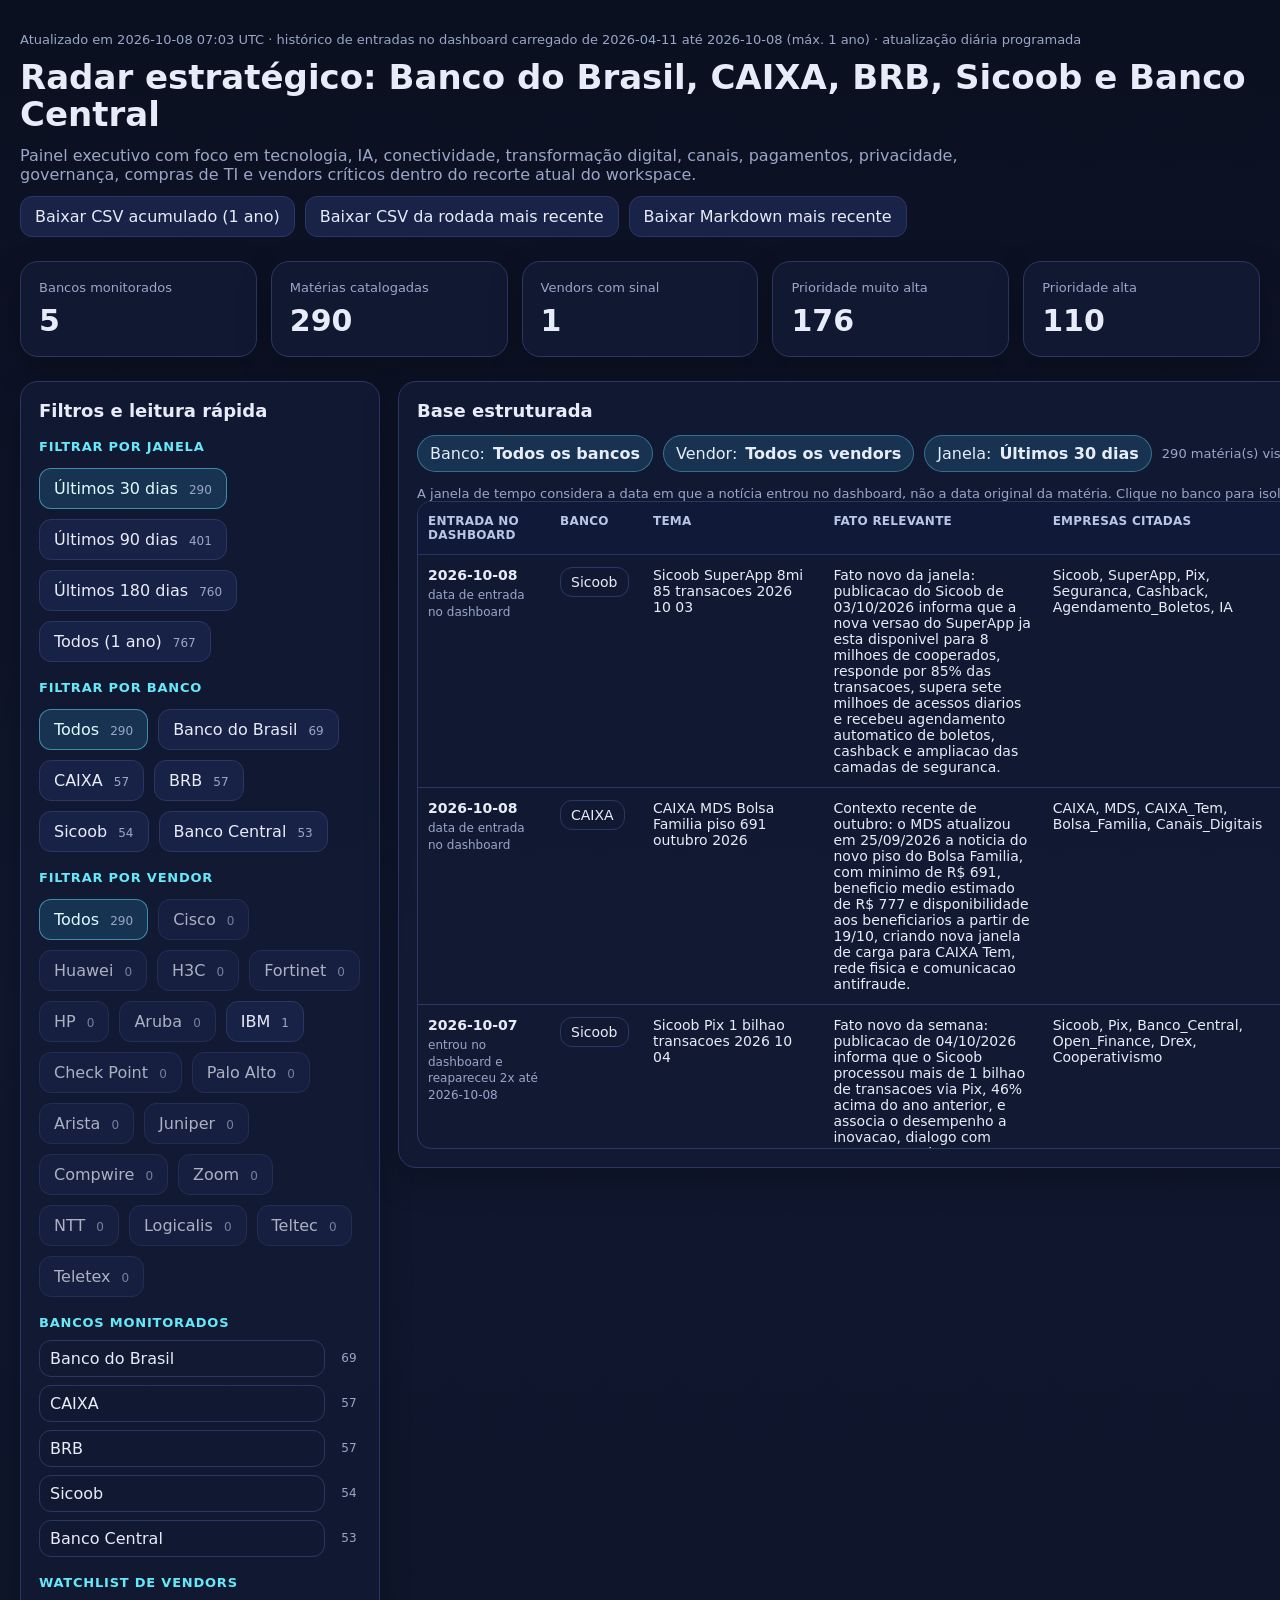
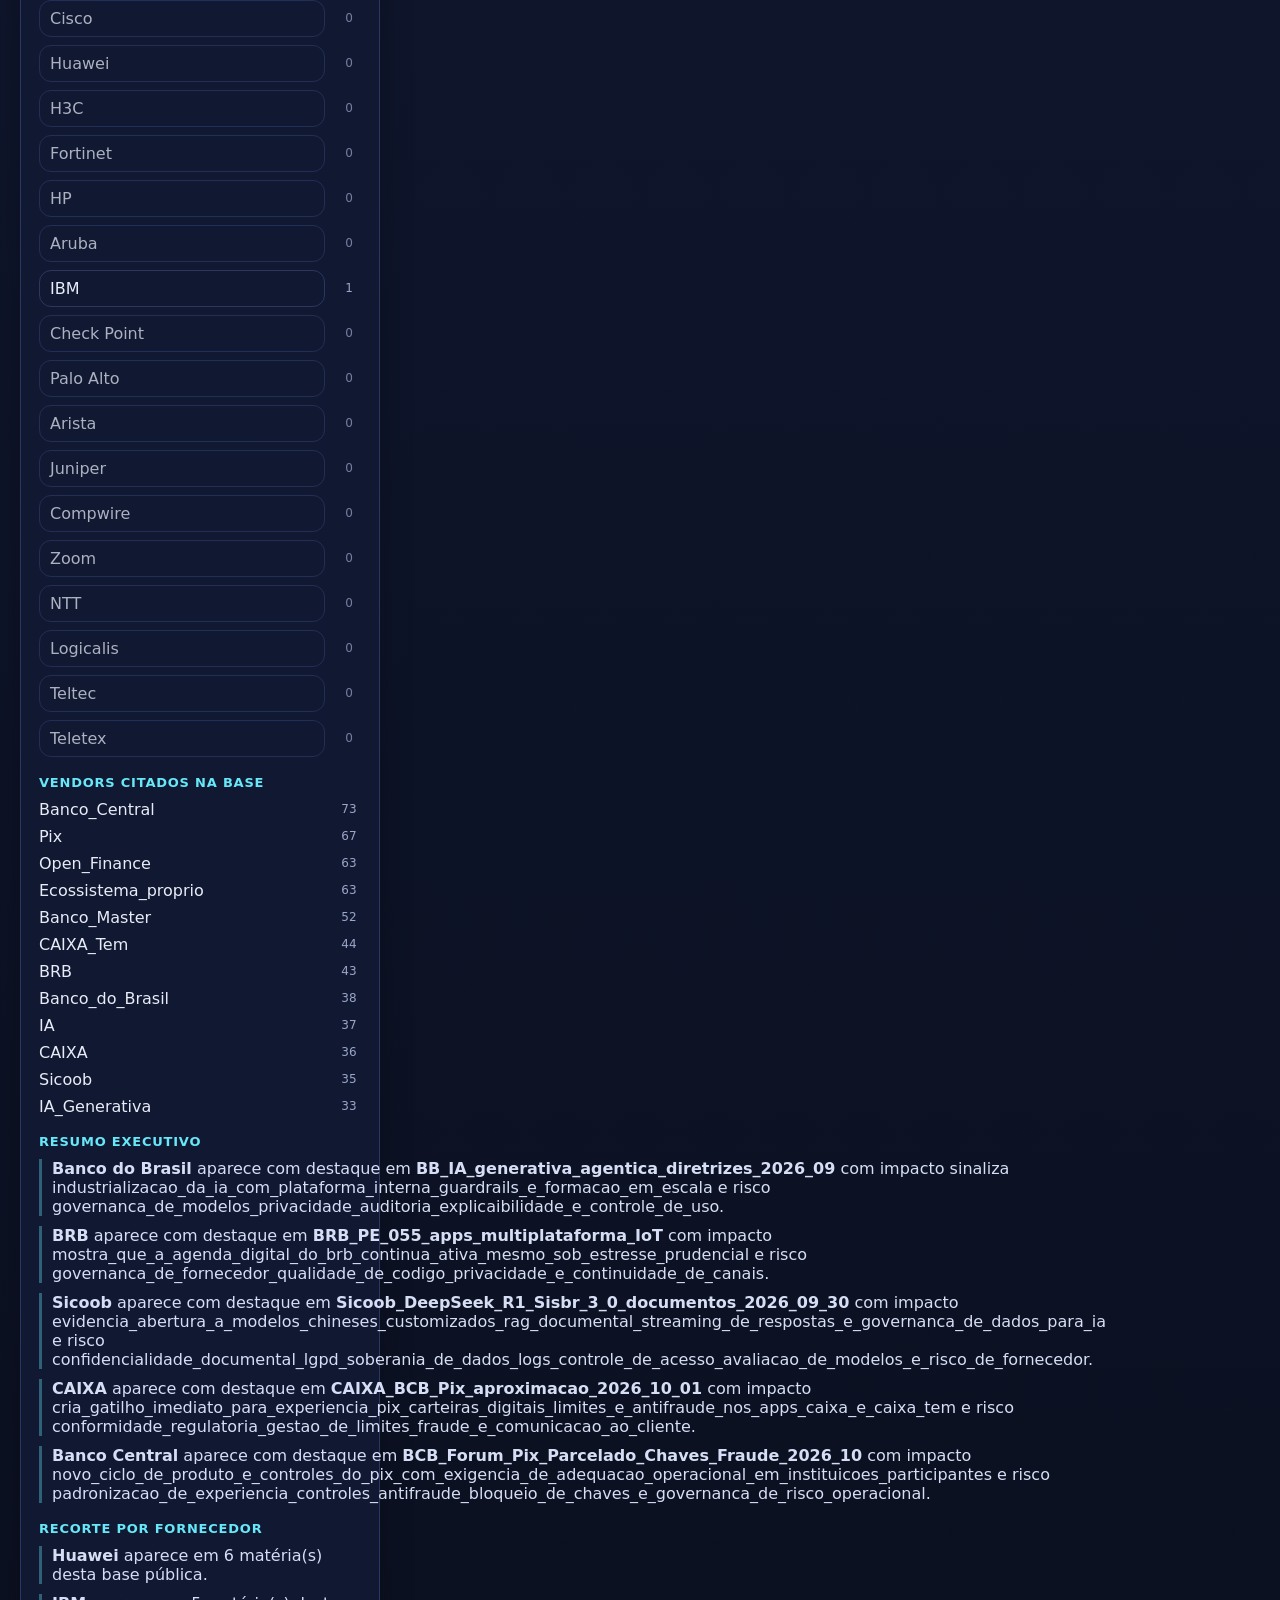
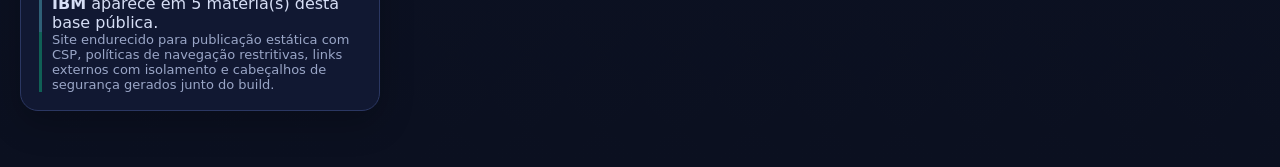
==== commit e06baeb9: "Atualiza radar de bancos publicos 2026-10-08" ====
--- a/site/dashboard-bancos-publicos/index.html
+++ b/site/dashboard-bancos-publicos/index.html
@@ -1,5 +1,5 @@
 <!doctype html>
-<html lang="pt-BR" data-latest-report-date="2026-10-07">
+<html lang="pt-BR" data-latest-report-date="2026-10-08">
 <head>
   <meta charset="utf-8">
   <meta name="viewport" content="width=device-width, initial-scale=1">
@@ -12,7 +12,7 @@
 <body>
   <div class="wrap">
     <section class="hero">
-      <div class="meta">Atualizado em 2026-10-07 07:03 UTC · histórico de entradas no dashboard carregado de 2026-04-11 até 2026-10-07 (máx. 1 ano) · atualização diária programada</div>
+      <div class="meta">Atualizado em 2026-10-08 07:03 UTC · histórico de entradas no dashboard carregado de 2026-04-11 até 2026-10-08 (máx. 1 ano) · atualização diária programada</div>
       <h1>Radar estratégico: Banco do Brasil, CAIXA, BRB, Sicoob e Banco Central</h1>
       <div class="subtitle">Painel executivo com foco em tecnologia, IA, conectividade, transformação digital, canais, pagamentos, privacidade, governança, compras de TI e vendors críticos dentro do recorte atual do workspace.</div>
       <div class="downloads">
@@ -22,23 +22,23 @@
       </div>
     </section>
 
-    <section class="grid"><div class="card" data-card="Bancos monitorados"><div class="card-label">Bancos monitorados</div><div class="card-value">5</div></div><div class="card" data-card="Matérias catalogadas"><div class="card-label">Matérias catalogadas</div><div class="card-value">288</div></div><div class="card" data-card="Vendors com sinal"><div class="card-label">Vendors com sinal</div><div class="card-value">1</div></div><div class="card" data-card="Prioridade muito alta"><div class="card-label">Prioridade muito alta</div><div class="card-value">175</div></div><div class="card" data-card="Prioridade alta"><div class="card-label">Prioridade alta</div><div class="card-value">109</div></div></section>
+    <section class="grid"><div class="card" data-card="Bancos monitorados"><div class="card-label">Bancos monitorados</div><div class="card-value">5</div></div><div class="card" data-card="Matérias catalogadas"><div class="card-label">Matérias catalogadas</div><div class="card-value">290</div></div><div class="card" data-card="Vendors com sinal"><div class="card-label">Vendors com sinal</div><div class="card-value">1</div></div><div class="card" data-card="Prioridade muito alta"><div class="card-label">Prioridade muito alta</div><div class="card-value">176</div></div><div class="card" data-card="Prioridade alta"><div class="card-label">Prioridade alta</div><div class="card-value">110</div></div></section>
 
     <section class="layout">
       <aside class="panel">
         <h2>Filtros e leitura rápida</h2>
         <h3>Filtrar por janela</h3>
-        <div class="filters"><button class="filter-chip active" type="button" data-filter-kind="window" data-filter-value="30">Últimos 30 dias <span data-count-kind="window" data-count-value="30">288</span></button><button class="filter-chip" type="button" data-filter-kind="window" data-filter-value="90">Últimos 90 dias <span data-count-kind="window" data-count-value="90">420</span></button><button class="filter-chip" type="button" data-filter-kind="window" data-filter-value="180">Últimos 180 dias <span data-count-kind="window" data-count-value="180">765</span></button><button class="filter-chip" type="button" data-filter-kind="window" data-filter-value="365">Todos (1 ano) <span data-count-kind="window" data-count-value="365">765</span></button></div>
+        <div class="filters"><button class="filter-chip active" type="button" data-filter-kind="window" data-filter-value="30">Últimos 30 dias <span data-count-kind="window" data-count-value="30">290</span></button><button class="filter-chip" type="button" data-filter-kind="window" data-filter-value="90">Últimos 90 dias <span data-count-kind="window" data-count-value="90">401</span></button><button class="filter-chip" type="button" data-filter-kind="window" data-filter-value="180">Últimos 180 dias <span data-count-kind="window" data-count-value="180">760</span></button><button class="filter-chip" type="button" data-filter-kind="window" data-filter-value="365">Todos (1 ano) <span data-count-kind="window" data-count-value="365">767</span></button></div>
         <h3>Filtrar por banco</h3>
-        <div class="filters"><button class="filter-chip active" type="button" data-filter-kind="bank" data-filter-value="__all__">Todos <span data-count-kind="bank" data-count-value="__all__">288</span></button><button class="filter-chip" type="button" data-filter-kind="bank" data-filter-value="Banco do Brasil">Banco do Brasil <span data-count-kind="bank" data-count-value="Banco do Brasil">69</span></button><button class="filter-chip" type="button" data-filter-kind="bank" data-filter-value="CAIXA">CAIXA <span data-count-kind="bank" data-count-value="CAIXA">56</span></button><button class="filter-chip" type="button" data-filter-kind="bank" data-filter-value="BRB">BRB <span data-count-kind="bank" data-count-value="BRB">57</span></button><button class="filter-chip" type="button" data-filter-kind="bank" data-filter-value="Sicoob">Sicoob <span data-count-kind="bank" data-count-value="Sicoob">53</span></button><button class="filter-chip" type="button" data-filter-kind="bank" data-filter-value="Banco Central">Banco Central <span data-count-kind="bank" data-count-value="Banco Central">53</span></button></div>
+        <div class="filters"><button class="filter-chip active" type="button" data-filter-kind="bank" data-filter-value="__all__">Todos <span data-count-kind="bank" data-count-value="__all__">290</span></button><button class="filter-chip" type="button" data-filter-kind="bank" data-filter-value="Banco do Brasil">Banco do Brasil <span data-count-kind="bank" data-count-value="Banco do Brasil">69</span></button><button class="filter-chip" type="button" data-filter-kind="bank" data-filter-value="CAIXA">CAIXA <span data-count-kind="bank" data-count-value="CAIXA">57</span></button><button class="filter-chip" type="button" data-filter-kind="bank" data-filter-value="BRB">BRB <span data-count-kind="bank" data-count-value="BRB">57</span></button><button class="filter-chip" type="button" data-filter-kind="bank" data-filter-value="Sicoob">Sicoob <span data-count-kind="bank" data-count-value="Sicoob">54</span></button><button class="filter-chip" type="button" data-filter-kind="bank" data-filter-value="Banco Central">Banco Central <span data-count-kind="bank" data-count-value="Banco Central">53</span></button></div>
         <h3>Filtrar por vendor</h3>
-        <div class="filters"><button class="filter-chip active" type="button" data-filter-kind="vendor" data-filter-value="__all__">Todos <span data-count-kind="vendor" data-count-value="__all__">288</span></button><button class="filter-chip muted-zero" type="button" data-filter-kind="vendor" data-filter-value="Cisco">Cisco <span data-count-kind="vendor" data-count-value="Cisco">0</span></button><button class="filter-chip muted-zero" type="button" data-filter-kind="vendor" data-filter-value="Huawei">Huawei <span data-count-kind="vendor" data-count-value="Huawei">0</span></button><button class="filter-chip muted-zero" type="button" data-filter-kind="vendor" data-filter-value="H3C">H3C <span data-count-kind="vendor" data-count-value="H3C">0</span></button><button class="filter-chip muted-zero" type="button" data-filter-kind="vendor" data-filter-value="Fortinet">Fortinet <span data-count-kind="vendor" data-count-value="Fortinet">0</span></button><button class="filter-chip muted-zero" type="button" data-filter-kind="vendor" data-filter-value="HP">HP <span data-count-kind="vendor" data-count-value="HP">0</span></button><button class="filter-chip muted-zero" type="button" data-filter-kind="vendor" data-filter-value="Aruba">Aruba <span data-count-kind="vendor" data-count-value="Aruba">0</span></button><button class="filter-chip" type="button" data-filter-kind="vendor" data-filter-value="IBM">IBM <span data-count-kind="vendor" data-count-value="IBM">1</span></button><button class="filter-chip muted-zero" type="button" data-filter-kind="vendor" data-filter-value="Check Point">Check Point <span data-count-kind="vendor" data-count-value="Check Point">0</span></button><button class="filter-chip muted-zero" type="button" data-filter-kind="vendor" data-filter-value="Palo Alto">Palo Alto <span data-count-kind="vendor" data-count-value="Palo Alto">0</span></button><button class="filter-chip muted-zero" type="button" data-filter-kind="vendor" data-filter-value="Arista">Arista <span data-count-kind="vendor" data-count-value="Arista">0</span></button><button class="filter-chip muted-zero" type="button" data-filter-kind="vendor" data-filter-value="Juniper">Juniper <span data-count-kind="vendor" data-count-value="Juniper">0</span></button><button class="filter-chip muted-zero" type="button" data-filter-kind="vendor" data-filter-value="Compwire">Compwire <span data-count-kind="vendor" data-count-value="Compwire">0</span></button><button class="filter-chip muted-zero" type="button" data-filter-kind="vendor" data-filter-value="Zoom">Zoom <span data-count-kind="vendor" data-count-value="Zoom">0</span></button><button class="filter-chip muted-zero" type="button" data-filter-kind="vendor" data-filter-value="NTT">NTT <span data-count-kind="vendor" data-count-value="NTT">0</span></button><button class="filter-chip muted-zero" type="button" data-filter-kind="vendor" data-filter-value="Logicalis">Logicalis <span data-count-kind="vendor" data-count-value="Logicalis">0</span></button><button class="filter-chip muted-zero" type="button" data-filter-kind="vendor" data-filter-value="Teltec">Teltec <span data-count-kind="vendor" data-count-value="Teltec">0</span></button><button class="filter-chip muted-zero" type="button" data-filter-kind="vendor" data-filter-value="Teletex">Teletex <span data-count-kind="vendor" data-count-value="Teletex">0</span></button></div>
+        <div class="filters"><button class="filter-chip active" type="button" data-filter-kind="vendor" data-filter-value="__all__">Todos <span data-count-kind="vendor" data-count-value="__all__">290</span></button><button class="filter-chip muted-zero" type="button" data-filter-kind="vendor" data-filter-value="Cisco">Cisco <span data-count-kind="vendor" data-count-value="Cisco">0</span></button><button class="filter-chip muted-zero" type="button" data-filter-kind="vendor" data-filter-value="Huawei">Huawei <span data-count-kind="vendor" data-count-value="Huawei">0</span></button><button class="filter-chip muted-zero" type="button" data-filter-kind="vendor" data-filter-value="H3C">H3C <span data-count-kind="vendor" data-count-value="H3C">0</span></button><button class="filter-chip muted-zero" type="button" data-filter-kind="vendor" data-filter-value="Fortinet">Fortinet <span data-count-kind="vendor" data-count-value="Fortinet">0</span></button><button class="filter-chip muted-zero" type="button" data-filter-kind="vendor" data-filter-value="HP">HP <span data-count-kind="vendor" data-count-value="HP">0</span></button><button class="filter-chip muted-zero" type="button" data-filter-kind="vendor" data-filter-value="Aruba">Aruba <span data-count-kind="vendor" data-count-value="Aruba">0</span></button><button class="filter-chip" type="button" data-filter-kind="vendor" data-filter-value="IBM">IBM <span data-count-kind="vendor" data-count-value="IBM">1</span></button><button class="filter-chip muted-zero" type="button" data-filter-kind="vendor" data-filter-value="Check Point">Check Point <span data-count-kind="vendor" data-count-value="Check Point">0</span></button><button class="filter-chip muted-zero" type="button" data-filter-kind="vendor" data-filter-value="Palo Alto">Palo Alto <span data-count-kind="vendor" data-count-value="Palo Alto">0</span></button><button class="filter-chip muted-zero" type="button" data-filter-kind="vendor" data-filter-value="Arista">Arista <span data-count-kind="vendor" data-count-value="Arista">0</span></button><button class="filter-chip muted-zero" type="button" data-filter-kind="vendor" data-filter-value="Juniper">Juniper <span data-count-kind="vendor" data-count-value="Juniper">0</span></button><button class="filter-chip muted-zero" type="button" data-filter-kind="vendor" data-filter-value="Compwire">Compwire <span data-count-kind="vendor" data-count-value="Compwire">0</span></button><button class="filter-chip muted-zero" type="button" data-filter-kind="vendor" data-filter-value="Zoom">Zoom <span data-count-kind="vendor" data-count-value="Zoom">0</span></button><button class="filter-chip muted-zero" type="button" data-filter-kind="vendor" data-filter-value="NTT">NTT <span data-count-kind="vendor" data-count-value="NTT">0</span></button><button class="filter-chip muted-zero" type="button" data-filter-kind="vendor" data-filter-value="Logicalis">Logicalis <span data-count-kind="vendor" data-count-value="Logicalis">0</span></button><button class="filter-chip muted-zero" type="button" data-filter-kind="vendor" data-filter-value="Teltec">Teltec <span data-count-kind="vendor" data-count-value="Teltec">0</span></button><button class="filter-chip muted-zero" type="button" data-filter-kind="vendor" data-filter-value="Teletex">Teletex <span data-count-kind="vendor" data-count-value="Teletex">0</span></button></div>
         <h3>Bancos monitorados</h3>
-        <ul class="bank-list"><li><button type="button" class="bank-link" data-filter-kind="bank" data-filter-value="Banco do Brasil">Banco do Brasil</button><span class="bank-count" data-count-kind="bank" data-count-value="Banco do Brasil">69</span></li><li><button type="button" class="bank-link" data-filter-kind="bank" data-filter-value="CAIXA">CAIXA</button><span class="bank-count" data-count-kind="bank" data-count-value="CAIXA">56</span></li><li><button type="button" class="bank-link" data-filter-kind="bank" data-filter-value="BRB">BRB</button><span class="bank-count" data-count-kind="bank" data-count-value="BRB">57</span></li><li><button type="button" class="bank-link" data-filter-kind="bank" data-filter-value="Sicoob">Sicoob</button><span class="bank-count" data-count-kind="bank" data-count-value="Sicoob">53</span></li><li><button type="button" class="bank-link" data-filter-kind="bank" data-filter-value="Banco Central">Banco Central</button><span class="bank-count" data-count-kind="bank" data-count-value="Banco Central">53</span></li></ul>
+        <ul class="bank-list"><li><button type="button" class="bank-link" data-filter-kind="bank" data-filter-value="Banco do Brasil">Banco do Brasil</button><span class="bank-count" data-count-kind="bank" data-count-value="Banco do Brasil">69</span></li><li><button type="button" class="bank-link" data-filter-kind="bank" data-filter-value="CAIXA">CAIXA</button><span class="bank-count" data-count-kind="bank" data-count-value="CAIXA">57</span></li><li><button type="button" class="bank-link" data-filter-kind="bank" data-filter-value="BRB">BRB</button><span class="bank-count" data-count-kind="bank" data-count-value="BRB">57</span></li><li><button type="button" class="bank-link" data-filter-kind="bank" data-filter-value="Sicoob">Sicoob</button><span class="bank-count" data-count-kind="bank" data-count-value="Sicoob">54</span></li><li><button type="button" class="bank-link" data-filter-kind="bank" data-filter-value="Banco Central">Banco Central</button><span class="bank-count" data-count-kind="bank" data-count-value="Banco Central">53</span></li></ul>
         <h3>Watchlist de vendors</h3>
         <ul class="bank-list"><li class='muted-zero'><button type="button" class="vendor-link" data-filter-kind="vendor" data-filter-value="Cisco">Cisco</button><span class="bank-count" data-count-kind="vendor" data-count-value="Cisco">0</span></li><li class='muted-zero'><button type="button" class="vendor-link" data-filter-kind="vendor" data-filter-value="Huawei">Huawei</button><span class="bank-count" data-count-kind="vendor" data-count-value="Huawei">0</span></li><li class='muted-zero'><button type="button" class="vendor-link" data-filter-kind="vendor" data-filter-value="H3C">H3C</button><span class="bank-count" data-count-kind="vendor" data-count-value="H3C">0</span></li><li class='muted-zero'><button type="button" class="vendor-link" data-filter-kind="vendor" data-filter-value="Fortinet">Fortinet</button><span class="bank-count" data-count-kind="vendor" data-count-value="Fortinet">0</span></li><li class='muted-zero'><button type="button" class="vendor-link" data-filter-kind="vendor" data-filter-value="HP">HP</button><span class="bank-count" data-count-kind="vendor" data-count-value="HP">0</span></li><li class='muted-zero'><button type="button" class="vendor-link" data-filter-kind="vendor" data-filter-value="Aruba">Aruba</button><span class="bank-count" data-count-kind="vendor" data-count-value="Aruba">0</span></li><li><button type="button" class="vendor-link" data-filter-kind="vendor" data-filter-value="IBM">IBM</button><span class="bank-count" data-count-kind="vendor" data-count-value="IBM">1</span></li><li class='muted-zero'><button type="button" class="vendor-link" data-filter-kind="vendor" data-filter-value="Check Point">Check Point</button><span class="bank-count" data-count-kind="vendor" data-count-value="Check Point">0</span></li><li class='muted-zero'><button type="button" class="vendor-link" data-filter-kind="vendor" data-filter-value="Palo Alto">Palo Alto</button><span class="bank-count" data-count-kind="vendor" data-count-value="Palo Alto">0</span></li><li class='muted-zero'><button type="button" class="vendor-link" data-filter-kind="vendor" data-filter-value="Arista">Arista</button><span class="bank-count" data-count-kind="vendor" data-count-value="Arista">0</span></li><li class='muted-zero'><button type="button" class="vendor-link" data-filter-kind="vendor" data-filter-value="Juniper">Juniper</button><span class="bank-count" data-count-kind="vendor" data-count-value="Juniper">0</span></li><li class='muted-zero'><button type="button" class="vendor-link" data-filter-kind="vendor" data-filter-value="Compwire">Compwire</button><span class="bank-count" data-count-kind="vendor" data-count-value="Compwire">0</span></li><li class='muted-zero'><button type="button" class="vendor-link" data-filter-kind="vendor" data-filter-value="Zoom">Zoom</button><span class="bank-count" data-count-kind="vendor" data-count-value="Zoom">0</span></li><li class='muted-zero'><button type="button" class="vendor-link" data-filter-kind="vendor" data-filter-value="NTT">NTT</button><span class="bank-count" data-count-kind="vendor" data-count-value="NTT">0</span></li><li class='muted-zero'><button type="button" class="vendor-link" data-filter-kind="vendor" data-filter-value="Logicalis">Logicalis</button><span class="bank-count" data-count-kind="vendor" data-count-value="Logicalis">0</span></li><li class='muted-zero'><button type="button" class="vendor-link" data-filter-kind="vendor" data-filter-value="Teltec">Teltec</button><span class="bank-count" data-count-kind="vendor" data-count-value="Teltec">0</span></li><li class='muted-zero'><button type="button" class="vendor-link" data-filter-kind="vendor" data-filter-value="Teletex">Teletex</button><span class="bank-count" data-count-kind="vendor" data-count-value="Teletex">0</span></li></ul>
         <h3>Vendors citados na base</h3>
-        <ul class="bank-list"><li><span class="vendor-label">Banco_Central</span><span class="bank-count">73</span></li><li><span class="vendor-label">Pix</span><span class="bank-count">66</span></li><li><span class="vendor-label">Open_Finance</span><span class="bank-count">63</span></li><li><span class="vendor-label">Ecossistema_proprio</span><span class="bank-count">63</span></li><li><span class="vendor-label">Banco_Master</span><span class="bank-count">52</span></li><li><span class="vendor-label">CAIXA_Tem</span><span class="bank-count">43</span></li><li><span class="vendor-label">BRB</span><span class="bank-count">43</span></li><li><span class="vendor-label">Banco_do_Brasil</span><span class="bank-count">38</span></li><li><span class="vendor-label">IA</span><span class="bank-count">36</span></li><li><span class="vendor-label">CAIXA</span><span class="bank-count">35</span></li><li><span class="vendor-label">Sicoob</span><span class="bank-count">34</span></li><li><span class="vendor-label">IA_Generativa</span><span class="bank-count">33</span></li></ul>
+        <ul class="bank-list"><li><span class="vendor-label">Banco_Central</span><span class="bank-count">73</span></li><li><span class="vendor-label">Pix</span><span class="bank-count">67</span></li><li><span class="vendor-label">Open_Finance</span><span class="bank-count">63</span></li><li><span class="vendor-label">Ecossistema_proprio</span><span class="bank-count">63</span></li><li><span class="vendor-label">Banco_Master</span><span class="bank-count">52</span></li><li><span class="vendor-label">CAIXA_Tem</span><span class="bank-count">44</span></li><li><span class="vendor-label">BRB</span><span class="bank-count">43</span></li><li><span class="vendor-label">Banco_do_Brasil</span><span class="bank-count">38</span></li><li><span class="vendor-label">IA</span><span class="bank-count">37</span></li><li><span class="vendor-label">CAIXA</span><span class="bank-count">36</span></li><li><span class="vendor-label">Sicoob</span><span class="bank-count">35</span></li><li><span class="vendor-label">IA_Generativa</span><span class="bank-count">33</span></li></ul>
         <h3>Resumo executivo</h3>
         <ul class="summary-list"><li><strong>Banco do Brasil</strong> aparece com destaque em <strong>BB_IA_generativa_agentica_diretrizes_2026_09</strong> com impacto sinaliza industrializacao_da_ia_com_plataforma_interna_guardrails_e_formacao_em_escala e risco governanca_de_modelos_privacidade_auditoria_explicaibilidade_e_controle_de_uso.</li>
           <li><strong>BRB</strong> aparece com destaque em <strong>BRB_PE_055_apps_multiplataforma_IoT</strong> com impacto mostra_que_a_agenda_digital_do_brb_continua_ativa_mesmo_sob_estresse_prudencial e risco governanca_de_fornecedor_qualidade_de_codigo_privacidade_e_continuidade_de_canais.</li>
@@ -57,7 +57,7 @@
             <div class="active-pill">Banco: <strong data-active-bank-label>Todos os bancos</strong></div>
             <div class="active-pill">Vendor: <strong data-active-vendor-label>Todos os vendors</strong></div>
             <div class="active-pill">Janela: <strong data-active-window-label>Últimos 30 dias</strong></div>
-            <div class="small" data-results-count>288 matéria(s) visível(is)</div>
+            <div class="small" data-results-count>290 matéria(s) visível(is)</div>
           </div>
           <button type="button" class="clear-btn" data-clear-filter>Limpar filtros</button>
         </div>
@@ -80,7 +80,7 @@
               </tr>
             </thead>
             <tbody>
-              <tr data-bank="Sicoob" data-priority="Muito alta" data-vendors="" data-first-seen="2026-10-07" data-last-seen="2026-10-07" data-seen-count="1"><td><div class="date-cell"><div class="date-main">2026-10-07</div><div class="date-sub">data de entrada no dashboard</div></div></td><td><button type="button" class="table-bank" data-filter-kind="bank" data-filter-value="Sicoob">Sicoob</button></td><td>Sicoob Pix 1 bilhao transacoes 2026 10 04</td><td>Fato novo da semana: publicacao de 04/10/2026 informa que o Sicoob processou mais de 1 bilhao de transacoes via Pix, 46% acima do ano anterior, e associa o desempenho a inovacao, dialogo com Banco Central, Open Finance e Drex.</td><td>Sicoob, Pix, Banco_Central, Open_Finance, Drex, Cooperativismo</td><td><div class="vendor-cell"><span class="small">Sem vendor da watchlist nesta matéria</span></div></td><td>Pagamentos e escala operacional</td><td>Reforca_escala_transacional_do_arranjo_cooperativo_e_abre_conversa_sobre_observabilidade_antifraude_resiliencia_e_roadmap_Pix_Open_Finance</td><td>Disponibilidade_antifraude_monitoramento_transacional_conformidade_Pix_e_governanca_cooperativa</td><td><span class="chip very-high">Muito alta</span></td><td><a class="source-link" href="https://www.sicoob.com.br/web/sicoobcreditril/noticias/-/asset_publisher/xAioIawpOI5S/content/id/175914342" target="_blank" rel="noopener noreferrer external"><span class="source-name">sicoob.com.br</span><span class="source-url">sicoob.com.br/web/sicoobcreditril</span></a></td></tr><tr data-bank="Banco Central" data-priority="Alta" data-vendors="" data-first-seen="2026-10-07" data-last-seen="2026-10-07" data-seen-count="1"><td><div class="date-cell"><div class="date-main">2026-10-07</div><div class="date-sub">data de entrada no dashboard</div></div></td><td><button type="button" class="table-bank" data-filter-kind="bank" data-filter-value="Banco Central">Banco Central</button></td><td>BCB IN 777 Manual Fluxos Pix 2 2 2026 09 18</td><td>Rodada recente: a IN BCB 777 divulga a versao 2.2 do Manual de Fluxos do Processo de Efetivacao do Pix, mantendo backlog tecnico para participantes em fluxos de efetivacao, homologacao, testes e conformidade operacional.</td><td>Banco_Central, Pix, IN_777, Manual_de_Fluxos, Homologacao</td><td><div class="vendor-cell"><span class="small">Sem vendor da watchlist nesta matéria</span></div></td><td>Normativo tecnico Pix</td><td>Exige_planejamento_de_release_integracao_testes_observabilidade_e_adequacao_de_fluxos_em_instituicoes_participantes</td><td>Aderencia_a_manual_tecnico_qualidade_de_implantacao_e_risco_operacional_de_pagamentos</td><td><span class="chip high">Alta</span></td><td><a class="source-link" href="https://www.bcb.gov.br/estabilidadefinanceira/exibenormativo?numero=777&amp;tipo=Instru%C3%A7%C3%A3o+Normativa+BCB" target="_blank" rel="noopener noreferrer external"><span class="source-name">bcb.gov.br</span><span class="source-url">bcb.gov.br/estabilidadefinanceira/exibenormativo</span></a></td></tr><tr data-bank="Banco do Brasil" data-priority="Muito alta" data-vendors="" data-first-seen="2026-10-06" data-last-seen="2026-10-07" data-seen-count="2"><td><div class="date-cell"><div class="date-main">2026-10-06</div><div class="date-sub">entrou no dashboard e reapareceu 2x até 2026-10-07</div></div></td><td><button type="button" class="table-bank" data-filter-kind="bank" data-filter-value="Banco do Brasil">Banco do Brasil</button></td><td>BB RFP IA juridica evidencias 2026 10</td><td>Fato ativo da rodada: a pagina de compras do BB mostra a RFP 2026/004652, disponivel de 25/09/2026 a 12/10/2026, para solucao tecnologica baseada em IA voltada a analise automatizada de evidencias e elaboracao de manifestacoes processuais no ambito juridico, incluindo documentos em texto, imagem, audio e video, deteccao de fraudes documentais, padroes de litigancia abusiva, integracao de informacoes externas e interface para auditoria, edicao e validacao por advogado do banco.</td><td>Banco_do_Brasil, IA, Jurimetria, Analise_Documental, Fraude_Documental, SaaS</td><td><div class="vendor-cell"><span class="small">Sem vendor da watchlist nesta matéria</span></div></td><td>Consulta publica IA juridica</td><td>Abre_frente_direta_em_IA_aplicada_ao_contencioso_com_multimodalidade_auditoria_humana_e_controles_de_modelo</td><td>Confidencialidade_processual_LGPD_prova_digital_explicaibilidade_auditoria_de_decisoes_e_supervisao_humana</td><td><span class="chip very-high">Muito alta</span></td><td><a class="source-link" href="https://www.bb.com.br/site/compras-contratacao-e-venda-de-imoveis/compras-e-contratacoes/avisos-e-editais/" target="_blank" rel="noopener noreferrer external"><span class="source-name">bb.com.br</span><span class="source-url">bb.com.br/site/compras-contratacao-e-venda-de-imoveis</span></a></td></tr><tr data-bank="Sicoob" data-priority="Muito alta" data-vendors="" data-first-seen="2026-10-06" data-last-seen="2026-10-07" data-seen-count="2"><td><div class="date-cell"><div class="date-main">2026-10-06</div><div class="date-sub">entrou no dashboard e reapareceu 2x até 2026-10-07</div></div></td><td><button type="button" class="table-bank" data-filter-kind="bank" data-filter-value="Sicoob">Sicoob</button></td><td>Sicoob DeepSeek R1 Sisbr 3 0 documentos 2026 09 30</td><td>Contexto recente: em 30/09/2026, o Sicoob Central Unicoob publicou que a funcionalidade de Interacao com Documentos do Sisbr 3.0 passou a utilizar tambem o DeepSeek-R1, modelo de linguagem desenvolvido pela startup chinesa DeepSeek, em arquiteturas customizadas para analise confidencial de documentos internos, stream nas respostas e incorporacao continua de novos modelos.</td><td>Sicoob, Sisbr_3_0, DeepSeek, DeepSeek_R1, IA_Generativa, Documentos, Nuvem</td><td><div class="vendor-cell"><span class="small">Sem vendor da watchlist nesta matéria</span></div></td><td>IA institucional e governanca</td><td>Evidencia_abertura_a_modelos_chineses_customizados_RAG_documental_streaming_de_respostas_e_governanca_de_dados_para_IA</td><td>Confidencialidade_documental_LGPD_soberania_de_dados_logs_controle_de_acesso_avaliacao_de_modelos_e_risco_de_fornecedor</td><td><span class="chip very-high">Muito alta</span></td><td><a class="source-link" href="https://www.sicoob.com.br/web/sicoobcentralunicoob/noticias/-/asset_publisher/xAioIawpOI5S/content/id/247097736" target="_blank" rel="noopener noreferrer external"><span class="source-name">sicoob.com.br</span><span class="source-url">sicoob.com.br/web/sicoobcentralunicoob</span></a></td></tr><tr data-bank="Banco do Brasil" data-priority="Alta" data-vendors="" data-first-seen="2026-10-06" data-last-seen="2026-10-07" data-seen-count="2"><td><div class="date-cell"><div class="date-main">2026-10-06</div><div class="date-sub">entrou no dashboard e reapareceu 2x até 2026-10-07</div></div></td><td><button type="button" class="table-bank" data-filter-kind="bank" data-filter-value="Banco do Brasil">Banco do Brasil</button></td><td>BB RFP MySQL suporte 2026 10</td><td>Contexto recente: a RFP 2026/004636 do BB para cessao de direito de uso permanente e subscricao do software de Banco de Dados MySQL, incluindo suporte dedicado ao Conglomerado Banco do Brasil, teve janela publica de 16/09/2026 a 05/10/2026 e agora entra como desdobramento de curto prazo para follow-up comercial e tecnico.</td><td>Banco_do_Brasil, MySQL, Banco_de_Dados, Suporte</td><td><div class="vendor-cell"><span class="small">Sem vendor da watchlist nesta matéria</span></div></td><td>Consulta publica TI</td><td>Sinal_de_modernizacao_e_sustentacao_de_banco_de_dados_em_ambiente_core_com_janela_recém_encerrada</td><td>Gestao_de_ciclo_de_vida_suporte_fabricante_e_padronizacao_de_stack</td><td><span class="chip high">Alta</span></td><td><a class="source-link" href="https://www.bb.com.br/site/compras-contratacao-e-venda-de-imoveis/compras-e-contratacoes/avisos-e-editais/" target="_blank" rel="noopener noreferrer external"><span class="source-name">bb.com.br</span><span class="source-url">bb.com.br/site/compras-contratacao-e-venda-de-imoveis</span></a></td></tr><tr data-bank="CAIXA" data-priority="Alta" data-vendors="" data-first-seen="2026-10-06" data-last-seen="2026-10-07" data-seen-count="2"><td><div class="date-cell"><div class="date-main">2026-10-06</div><div class="date-sub">entrou no dashboard e reapareceu 2x até 2026-10-07</div></div></td><td><button type="button" class="table-bank" data-filter-kind="bank" data-filter-value="CAIXA">CAIXA</button></td><td>MDS Bolsa Familia valor minimo outubro 2026 Caixa Tem</td><td>Fato recente de rodada: o MDS informou que os valores do Bolsa Familia serao atualizados em 15,04% a partir de outubro de 2026, com valor minimo de R$ 691; como o beneficio pode ser movimentado nos canais CAIXA/CAIXA Tem, a mudanca aumenta a criticidade da janela operacional de outubro em app, atendimento, comunicacao e antifraude.</td><td>MDS, CAIXA, CAIXA_Tem, Bolsa_Familia, Canais_Digitais</td><td><div class="vendor-cell"><span class="small">Sem vendor da watchlist nesta matéria</span></div></td><td>Fonte governamental operacional</td><td>Aumenta_pressao_operacional_e_de_comunicacao_nos_canais_de_massa_da_CAIXA_no_ciclo_de_outubro</td><td>Disponibilidade_escalabilidade_atendimento_fraude_social_e_orientacao_contra_canais_nao_oficiais</td><td><span class="chip high">Alta</span></td><td><a class="source-link" href="https://www.gov.br/mds/pt-br/noticias/bolsa-familia-tera-valor-minimo-de-r-691-a-partir-de-outubro" target="_blank" rel="noopener noreferrer external"><span class="source-name">gov.br</span><span class="source-url">gov.br/mds/pt-br</span></a></td></tr><tr data-bank="Banco Central" data-priority="Muito alta" data-vendors="" data-first-seen="2026-10-05" data-last-seen="2026-10-07" data-seen-count="3"><td><div class="date-cell"><div class="date-main">2026-10-05</div><div class="date-sub">entrou no dashboard e reapareceu 3x até 2026-10-07</div></div></td><td><button type="button" class="table-bank" data-filter-kind="bank" data-filter-value="Banco Central">Banco Central</button></td><td>BCB Forum Pix Parcelado Chaves Fraude 2026 10</td><td>Rodada ativa: em reuniao do Forum Pix divulgada pelo BC, o regulador informou que a norma do Pix Parcelado sera publicada em outubro e que os sistemas do BC passam a bloquear chaves Pix marcadas pelas instituicoes como usadas em golpes e fraudes, ampliando backlog de canais, antifraude, UX e governanca para participantes.</td><td>Banco_Central, Pix, Forum_Pix, Pix_Parcelado, Antifraude, DICT</td><td><div class="vendor-cell"><span class="small">Sem vendor da watchlist nesta matéria</span></div></td><td>Regulacao pagamentos e antifraude</td><td>Novo_ciclo_de_produto_e_controles_do_Pix_com_exigencia_de_adequacao_operacional_em_instituicoes_participantes</td><td>Padronizacao_de_experiencia_controles_antifraude_bloqueio_de_chaves_e_governanca_de_risco_operacional</td><td><span class="chip very-high">Muito alta</span></td><td><a class="source-link" href="https://www.bcb.gov.br/detalhenoticia/20872/nota" target="_blank" rel="noopener noreferrer external"><span class="source-name">bcb.gov.br</span><span class="source-url">bcb.gov.br/detalhenoticia/20872</span></a></td></tr><tr data-bank="Banco do Brasil" data-priority="Muito alta" data-vendors="" data-first-seen="2026-10-04" data-last-seen="2026-10-07" data-seen-count="4"><td><div class="date-cell"><div class="date-main">2026-10-04</div><div class="date-sub">entrou no dashboard e reapareceu 4x até 2026-10-07</div></div></td><td><button type="button" class="table-bank" data-filter-kind="bank" data-filter-value="Banco do Brasil">Banco do Brasil</button></td><td>BB RFP DDI DNS DHCP IPAM 2026 10</td><td>Rodada ativa: a pagina de avisos do Banco do Brasil mostra a RFP 2026/004629 prorrogada ate 09/10/2026 para solucao DDI (DNS, DHCP e IPAM), incluindo instalacao, configuracao, integracao, migracao, implantacao, atualizacao, documentacao, transferencia de conhecimento e suporte oficial do fabricante por 36 meses, prorrogavel ate 60 meses, para o Conglomerado Banco do Brasil.</td><td>Banco_do_Brasil, DDI, DNS, DHCP, IPAM, Datacenter</td><td><div class="vendor-cell"><span class="small">Sem vendor da watchlist nesta matéria</span></div></td><td>Consulta publica TI</td><td>Renovacao_de_servicos_criticos_de_rede_e_enderecamento_no_conglomerado_BB</td><td>Continuidade_de_servicos_digitais_governanca_de_mudanca_e_integracao_com_ambientes_criticos</td><td><span class="chip very-high">Muito alta</span></td><td><a class="source-link" href="https://www.bb.com.br/site/compras-contratacao-e-venda-de-imoveis/compras-e-contratacoes/avisos-e-editais/" target="_blank" rel="noopener noreferrer external"><span class="source-name">bb.com.br</span><span class="source-url">bb.com.br/site/compras-contratacao-e-venda-de-imoveis</span></a></td></tr><tr data-bank="Banco do Brasil" data-priority="Muito alta" data-vendors="" data-first-seen="2026-10-04" data-last-seen="2026-10-07" data-seen-count="4"><td><div class="date-cell"><div class="date-main">2026-10-04</div><div class="date-sub">entrou no dashboard e reapareceu 4x até 2026-10-07</div></div></td><td><button type="button" class="table-bank" data-filter-kind="bank" data-filter-value="Banco do Brasil">Banco do Brasil</button></td><td>BB RFP GRC reportes SaaS 2026 10</td><td>Fato novo da rodada: a pagina de avisos do BB mostra a RFP 2026/004634 prorrogada ate 13/10/2026 para plataforma corporativa integrada SaaS de reportes corporativos, financeiros, regulatorios e de sustentabilidade, processos de governanca, riscos e controles internos, relacionamento com investidores, indices, ratings e rankings.</td><td>Banco_do_Brasil, SaaS, GRC, Reportes_Regulatorios, Riscos, Controles</td><td><div class="vendor-cell"><span class="small">Sem vendor da watchlist nesta matéria</span></div></td><td>Consulta publica TI GRC</td><td>Sinaliza_modernizacao_de_reportes_governanca_riscos_controles_e_dados_corporativos_em_plataforma_integrada</td><td>Qualidade_de_dados_auditoria_rastreabilidade_controles_internos_e_dependencia_de_fornecedor_SaaS</td><td><span class="chip very-high">Muito alta</span></td><td><a class="source-link" href="https://www.bb.com.br/site/compras-contratacao-e-venda-de-imoveis/compras-e-contratacoes/avisos-e-editais/" target="_blank" rel="noopener noreferrer external"><span class="source-name">bb.com.br</span><span class="source-url">bb.com.br/site/compras-contratacao-e-venda-de-imoveis</span></a></td></tr><tr data-bank="Banco do Brasil" data-priority="Muito alta" data-vendors="" data-first-seen="2026-10-04" data-last-seen="2026-10-07" data-seen-count="4"><td><div class="date-cell"><div class="date-main">2026-10-04</div><div class="date-sub">entrou no dashboard e reapareceu 4x até 2026-10-07</div></div></td><td><button type="button" class="table-bank" data-filter-kind="bank" data-filter-value="Banco do Brasil">Banco do Brasil</button></td><td>BB RFP UEM AEM DEX Linux 2026 10</td><td>Fato novo da rodada: a pagina de compras do BB mostra a RFP 2026/004317 prorrogada ate 16/10/2026 para solucao SaaS de Unified Endpoint Management, Autonomous Endpoint Management e Digital Employee Experience para gerenciamento de ate 53.700 endpoints Linux, com manutencao, atualizacao, suporte tecnico e transferencia de conhecimento.</td><td>Banco_do_Brasil, UEM, AEM, DEX, Linux, Endpoints, SaaS</td><td><div class="vendor-cell"><span class="small">Sem vendor da watchlist nesta matéria</span></div></td><td>Consulta publica TI</td><td>Abre frente direta em gestao_de_endpoints_experiencia_digital_monitoramento_e_suporte_para_parque_Linux_em_escala</td><td>Governanca_de_dispositivo_controle_de_acesso_segurança_de_endpoint_privacidade_e_continuidade_operacional</td><td><span class="chip very-high">Muito alta</span></td><td><a class="source-link" href="https://www.bb.com.br/site/compras-contratacao-e-venda-de-imoveis/compras-e-contratacoes/avisos-e-editais/" target="_blank" rel="noopener noreferrer external"><span class="source-name">bb.com.br</span><span class="source-url">bb.com.br/site/compras-contratacao-e-venda-de-imoveis</span></a></td></tr><tr data-bank="Sicoob" data-priority="Muito alta" data-vendors="" data-first-seen="2026-10-04" data-last-seen="2026-10-05" data-seen-count="2"><td><div class="date-cell"><div class="date-main">2026-10-04</div><div class="date-sub">entrou no dashboard e reapareceu 2x até 2026-10-05</div></div></td><td><button type="button" class="table-bank" data-filter-kind="bank" data-filter-value="Sicoob">Sicoob</button></td><td>Sicoob DeepSeek R1 Sisbr 3 0 documentos 2026 10 04</td><td>Fato do dia: em 04/10/2026, o Sicoob Central Unicoob publicou que a funcionalidade de Interacao com Documentos do Sisbr 3.0 passou a utilizar tambem o DeepSeek-R1, modelo de linguagem desenvolvido pela startup chinesa DeepSeek, em arquiteturas customizadas para analise confidencial de documentos internos, stream nas respostas e incorporacao continua de novos modelos.</td><td>Sicoob, Sisbr_3_0, DeepSeek, DeepSeek_R1, IA_Generativa, Documentos, Nuvem</td><td><div class="vendor-cell"><span class="small">Sem vendor da watchlist nesta matéria</span></div></td><td>IA institucional e governanca</td><td>Evidencia_abertura_a_modelos_chineses_customizados_RAG_documental_streaming_de_respostas_e_governanca_de_dados_para_IA</td><td>Confidencialidade_documental_LGPD_soberania_de_dados_logs_controle_de_acesso_avaliacao_de_modelos_e_risco_de_fornecedor</td><td><span class="chip very-high">Muito alta</span></td><td><a class="source-link" href="https://www.sicoob.com.br/web/sicoobcentralunicoob/noticias/-/asset_publisher/xAioIawpOI5S/content/id/247097736" target="_blank" rel="noopener noreferrer external"><span class="source-name">sicoob.com.br</span><span class="source-url">sicoob.com.br/web/sicoobcentralunicoob</span></a></td></tr><tr data-bank="Sicoob" data-priority="Alta" data-vendors="" data-first-seen="2026-10-03" data-last-seen="2026-10-07" data-seen-count="5"><td><div class="date-cell"><div class="date-main">2026-10-03</div><div class="date-sub">entrou no dashboard e reapareceu 5x até 2026-10-07</div></div></td><td><button type="button" class="table-bank" data-filter-kind="bank" data-filter-value="Sicoob">Sicoob</button></td><td>Sicoob TIInside SuperApp IA OpenFinance 2026 09</td><td>Fonte setorial recente: TI Inside registrou em 01/09/2026 que a nova versao do app Sicoob incorpora IA generativa, Open Finance, personalizacao e assistente conversacional para texto, audio e imagem.</td><td>Sicoob, TI_Inside, SuperApp, Open_Finance, IA_Generativa, Assistente_Conversacional</td><td><div class="vendor-cell"><span class="small">Sem vendor da watchlist nesta matéria</span></div></td><td>Midia setorial tecnologia</td><td>Reforca_fora_da_fonte_propria_a_tese_de_app_como_hub_conversacional_e_agregador_financeiro</td><td>Consentimento_Open_Finance_privacidade_experiencia_conversacional_e_governanca_de_modelos</td><td><span class="chip high">Alta</span></td><td><a class="source-link" href="https://tiinside.com.br/01/09/2026/nova-versao-do-app-sicoob-incorpora-ia-e-open-finance/" target="_blank" rel="noopener noreferrer external"><span class="source-name">tiinside.com.br</span><span class="source-url">tiinside.com.br/01/09</span></a></td></tr><tr data-bank="BRB" data-priority="Muito alta" data-vendors="" data-first-seen="2026-10-02" data-last-seen="2026-10-07" data-seen-count="6"><td><div class="date-cell"><div class="date-main">2026-10-02</div><div class="date-sub">entrou no dashboard e reapareceu 6x até 2026-10-07</div></div></td><td><button type="button" class="table-bank" data-filter-kind="bank" data-filter-value="BRB">BRB</button></td><td>BRB PE 055 apps multiplataforma IoT</td><td>Rodada recente: o PE 055/2026 do BRB trata de servicos especializados de desenvolvimento de aplicativos nativos e hibridos/PWA com suporte multiplataforma para smartphones, tablets, smartwatches, smartTVs, desktops e sensores IoT; o portal registra disputa encerrada e documentos publicados no PNCP.</td><td>BRB, PWA, IoT, Aplicativos, Smartphones, Smartwatches, PNCP</td><td><div class="vendor-cell"><span class="small">Sem vendor da watchlist nesta matéria</span></div></td><td>Compra publica TI</td><td>Mostra_que_a_agenda_digital_do_BRB_continua_ativa_mesmo_sob_estresse_prudencial</td><td>Governanca_de_fornecedor_qualidade_de_codigo_privacidade_e_continuidade_de_canais</td><td><span class="chip very-high">Muito alta</span></td><td><a class="source-link" href="https://buscarlicitacao.com.br/licitacao/df/brasilia/00000208000100-1-000008/2026/pregao-eletronico-edital-no-0552026" target="_blank" rel="noopener noreferrer external"><span class="source-name">buscarlicitacao.com.br</span><span class="source-url">buscarlicitacao.com.br/licitacao/df</span></a></td></tr><tr data-bank="Banco Central" data-priority="Muito alta" data-vendors="" data-first-seen="2026-10-02" data-last-seen="2026-10-07" data-seen-count="6"><td><div class="date-cell"><div class="date-main">2026-10-02</div><div class="date-sub">entrou no dashboard e reapareceu 6x até 2026-10-07</div></div></td><td><button type="button" class="table-bank" data-filter-kind="bank" data-filter-value="Banco Central">Banco Central</button></td><td>BCB Pix aproximacao sem teto 2026 10 01</td><td>Fato da janela: desde 01/10/2026 vigora a IN BCB 746, retirando o teto fixo de R$ 500 para Pix por aproximacao e Jornada Sem Redirecionamento no Open Finance; bancos e instituicoes de pagamento devem disponibilizar gestao de limites nos aplicativos.</td><td>Banco_Central, Pix_por_Aproximacao, Open_Finance, JSR, Carteiras_Digitais</td><td><div class="vendor-cell"><span class="small">Sem vendor da watchlist nesta matéria</span></div></td><td>Normativo Pix Open Finance</td><td>Cria_impacto_imediato_em_apps_bancarios_carteiras_digitais_limites_antifraude_e_comunicacao_a_clientes</td><td>Gestao_de_limites_fraude_usabilidade_conformidade_e_monitoramento_operacional</td><td><span class="chip very-high">Muito alta</span></td><td><a class="source-link" href="https://www.bcb.gov.br/detalhenoticia/21169/noticia" target="_blank" rel="noopener noreferrer external"><span class="source-name">bcb.gov.br</span><span class="source-url">bcb.gov.br/detalhenoticia/21169</span></a></td></tr><tr data-bank="Banco Central" data-priority="Muito alta" data-vendors="" data-first-seen="2026-10-02" data-last-seen="2026-10-07" data-seen-count="6"><td><div class="date-cell"><div class="date-main">2026-10-02</div><div class="date-sub">entrou no dashboard e reapareceu 6x até 2026-10-07</div></div></td><td><button type="button" class="table-bank" data-filter-kind="bank" data-filter-value="Banco Central">Banco Central</button></td><td>BCB ativos virtuais PLDFT 2026 10 01</td><td>Fato da janela: regras aprimoradas de PSAVs e PLDFT passam a vigorar em 01/10/2026; transferencias envolvendo carteiras autocustodiadas a partir de US$ 10 mil exigem comunicacao especifica ao Coaf e ha novos requisitos de informacao para supervisao.</td><td>Banco_Central, Ativos_Virtuais, PLDFT, PSAV, Supervisao, Coaf</td><td><div class="vendor-cell"><span class="small">Sem vendor da watchlist nesta matéria</span></div></td><td>Regulacao e supervisao</td><td>Amplia_demanda_por_monitoramento_dados_trilhas_de_auditoria_e_bloqueio_de_contraparte_em_participantes_expostos_a_criptoativos</td><td>PLDFT_autorizacao_supervisao_envio_de_dados_e_risco_de_contraparte</td><td><span class="chip very-high">Muito alta</span></td><td><a class="source-link" href="https://www.bcb.gov.br/detalhenoticia/21267/nota" target="_blank" rel="noopener noreferrer external"><span class="source-name">bcb.gov.br</span><span class="source-url">bcb.gov.br/detalhenoticia/21267</span></a></td></tr><tr data-bank="Banco Central" data-priority="Muito alta" data-vendors="" data-first-seen="2026-10-02" data-last-seen="2026-10-07" data-seen-count="6"><td><div class="date-cell"><div class="date-main">2026-10-02</div><div class="date-sub">entrou no dashboard e reapareceu 6x até 2026-10-07</div></div></td><td><button type="button" class="table-bank" data-filter-kind="bank" data-filter-value="Banco Central">Banco Central</button></td><td>BCB ciberseguranca RSFn Pix STR 2026</td><td>Contexto recente: o BC atualizou politica e requisitos de seguranca cibernetica e nuvem, incorporando gestao de certificados digitais, integracao segura, inteligencia cibernetica, rastreabilidade, testes de intrusao, controles de acesso e protecao de rede, com foco tambem em Pix, STR e RSFN.</td><td>Banco_Central, CMN, Pix, STR, RSFN, Ciberseguranca, Nuvem, Pentest</td><td><div class="vendor-cell"><span class="small">Sem vendor da watchlist nesta matéria</span></div></td><td>Regulacao cibernetica e resiliencia</td><td>Eleva_requisitos_de_pre_vendas_para_rede_segura_monitoramento_pentest_controles_de_acesso_e_nuvem_regulada</td><td>Adequacao_regulatoria_risco_de_terceiros_chaves_privadas_RSFn_e_resiliencia_operacional</td><td><span class="chip very-high">Muito alta</span></td><td><a class="source-link" href="https://www.bcb.gov.br/detalhenoticia/20979/nota" target="_blank" rel="noopener noreferrer external"><span class="source-name">bcb.gov.br</span><span class="source-url">bcb.gov.br/detalhenoticia/20979</span></a></td></tr><tr data-bank="Banco do Brasil" data-priority="Muito alta" data-vendors="" data-first-seen="2026-10-02" data-last-seen="2026-10-07" data-seen-count="6"><td><div class="date-cell"><div class="date-main">2026-10-02</div><div class="date-sub">entrou no dashboard e reapareceu 6x até 2026-10-07</div></div></td><td><button type="button" class="table-bank" data-filter-kind="bank" data-filter-value="Banco do Brasil">Banco do Brasil</button></td><td>BB IA generativa agentica diretrizes 2026 09</td><td>Contexto recente: o BB informou diretrizes para IA generativa e agentica, com Genera BB como ambiente interno para assistentes inteligentes, requisitos de governanca, seguranca e conformidade, e mais de 36 mil inscritos no AcademIA BB 2026 em trilhas de IA generativa, IA agentica, dados e analytics.</td><td>Banco_do_Brasil, Genera_BB, IA_Generativa, IA_Agentica, AcademIA_BB</td><td><div class="vendor-cell"><span class="small">Sem vendor da watchlist nesta matéria</span></div></td><td>IA governanca e capacitacao</td><td>Sinaliza industrializacao_da_IA_com_plataforma_interna_guardrails_e_formacao_em_escala</td><td>Governanca_de_modelos_privacidade_auditoria_explicaibilidade_e_controle_de_uso</td><td><span class="chip very-high">Muito alta</span></td><td><a class="source-link" href="https://imprensa.bb.com.br/bb-e-pioneiro-global-em-diretrizes-para-ia-generativa-e-agentica/" target="_blank" rel="noopener noreferrer external"><span class="source-name">imprensa.bb.com.br</span><span class="source-url">imprensa.bb.com.br/bb-e-pioneiro-global-em-diretrizes-para-ia-generativa…</span></a></td></tr><tr data-bank="Banco do Brasil" data-priority="Muito alta" data-vendors="" data-first-seen="2026-10-02" data-last-seen="2026-10-03" data-seen-count="2"><td><div class="date-cell"><div class="date-main">2026-10-02</div><div class="date-sub">entrou no dashboard e reapareceu 2x até 2026-10-03</div></div></td><td><button type="button" class="table-bank" data-filter-kind="bank" data-filter-value="Banco do Brasil">Banco do Brasil</button></td><td>BB RFP DDI DNS DHCP IPAM 2026 10</td><td>Rodada ativa: a pagina de avisos do Banco do Brasil mantem a RFP 2026/004629 para solucao DDI (DNS, DHCP e IPAM), incluindo instalacao, configuracao, integracao, migracao, atualizacao, documentacao, transferencia de conhecimento e suporte oficial por 36 meses, prorrogavel ate 60 meses, com janela publica de 15/09/2026 a 06/10/2026.</td><td>Banco_do_Brasil, DDI, DNS, DHCP, IPAM, Datacenter</td><td><div class="vendor-cell"><span class="small">Sem vendor da watchlist nesta matéria</span></div></td><td>Consulta publica TI</td><td>Renovacao_de_servicos_criticos_de_rede_e_enderecamento_no_conglomerado_BB</td><td>Continuidade_de_servicos_digitais_governanca_de_mudanca_e_integracao_com_ambientes_criticos</td><td><span class="chip very-high">Muito alta</span></td><td><a class="source-link" href="https://www.bb.com.br/site/compras-contratacao-e-venda-de-imoveis/compras-e-contratacoes/avisos-e-editais/" target="_blank" rel="noopener noreferrer external"><span class="source-name">bb.com.br</span><span class="source-url">bb.com.br/site/compras-contratacao-e-venda-de-imoveis</span></a></td></tr><tr data-bank="CAIXA" data-priority="Muito alta" data-vendors="" data-first-seen="2026-10-02" data-last-seen="2026-10-07" data-seen-count="6"><td><div class="date-cell"><div class="date-main">2026-10-02</div><div class="date-sub">entrou no dashboard e reapareceu 6x até 2026-10-07</div></div></td><td><button type="button" class="table-bank" data-filter-kind="bank" data-filter-value="CAIXA">CAIXA</button></td><td>CAIXA BCB Pix aproximacao 2026 10 01</td><td>Fato da janela: desde 01/10/2026 vigora a regra do Banco Central que retira o teto fixo de R$ 500 do Pix por aproximacao e da Jornada Sem Redirecionamento no Open Finance, exigindo que instituicoes como a CAIXA tratem limites por usuario nos canais digitais.</td><td>CAIXA, Banco_Central, Pix_por_Aproximacao, Open_Finance, JSR</td><td><div class="vendor-cell"><span class="small">Sem vendor da watchlist nesta matéria</span></div></td><td>Regulacao de pagamentos</td><td>Cria_gatilho_imediato_para_experiencia_Pix_carteiras_digitais_limites_e_antifraude_nos_apps_CAIXA_e_CAIXA_Tem</td><td>Conformidade_regulatoria_gestao_de_limites_fraude_e_comunicacao_ao_cliente</td><td><span class="chip very-high">Muito alta</span></td><td><a class="source-link" href="https://www.bcb.gov.br/detalhenoticia/21169/noticia" target="_blank" rel="noopener noreferrer external"><span class="source-name">bcb.gov.br</span><span class="source-url">bcb.gov.br/detalhenoticia/21169</span></a></td></tr><tr data-bank="Sicoob" data-priority="Muito alta" data-vendors="" data-first-seen="2026-10-02" data-last-seen="2026-10-07" data-seen-count="6"><td><div class="date-cell"><div class="date-main">2026-10-02</div><div class="date-sub">entrou no dashboard e reapareceu 6x até 2026-10-07</div></div></td><td><button type="button" class="table-bank" data-filter-kind="bank" data-filter-value="Sicoob">Sicoob</button></td><td>Sicoob IA documentos 2026 09 28</td><td>Fato novo da semana: em 28/09/2026, o Sicoob informou uso de IA generativa para interacao interna com documentos no Sisbr, com busca de informacoes, geracao de insights e economia estimada de cerca de duas horas de trabalho para profissionais da area juridica.</td><td>Sicoob, Sisbr, IA_Generativa, Documentos, Juridico</td><td><div class="vendor-cell"><span class="small">Sem vendor da watchlist nesta matéria</span></div></td><td>IA institucional e produtividade</td><td>Mostra_IA_aplicada_em_backoffice_documental_com_potencial_de_RAG_governanca_e_controle_de_acesso</td><td>Confidencialidade_documental_LGPD_logs_qualidade_de_resposta_e_supervisao_humana</td><td><span class="chip very-high">Muito alta</span></td><td><a class="source-link" href="https://www.sicoob.com.br/web/sicoob/noticias/-/asset_publisher/xAioIawpOI5S/content/id/236561933?p_r_p_categoryId=1433079" target="_blank" rel="noopener noreferrer external"><span class="source-name">sicoob.com.br</span><span class="source-url">sicoob.com.br/web/sicoob</span></a></td></tr><tr data-bank="BRB" data-priority="Alta" data-vendors="" data-first-seen="2026-10-02" data-last-seen="2026-10-07" data-seen-count="6"><td><div class="date-cell"><div class="date-main">2026-10-02</div><div class="date-sub">entrou no dashboard e reapareceu 6x até 2026-10-07</div></div></td><td><button type="button" class="table-bank" data-filter-kind="bank" data-filter-value="BRB">BRB</button></td><td>BRB dicas segurança app oficial</td><td>Rodada recente: a pagina de dicas de seguranca do BRB orienta baixar o aplicativo apenas nas lojas oficiais, desconfiar de contatos suspeitos e ligar para canais oficiais em caso de duvida, reforcando protecao contra engenharia social em canais digitais.</td><td>BRB, App_Banco_BRB, Seguranca_Digital, Engenharia_Social</td><td><div class="vendor-cell"><span class="small">Sem vendor da watchlist nesta matéria</span></div></td><td>Seguranca de canal digital</td><td>Da_base_para_conversas_de_pre_vendas_em_identidade_digital_antifraude_e_educacao_de_cliente</td><td>Fraude_por_canal_falso_roubo_de_credencial_e_suporte_operacional</td><td><span class="chip high">Alta</span></td><td><a class="source-link" href="https://novo.brb.com.br/dicas-de-seguranca/" target="_blank" rel="noopener noreferrer external"><span class="source-name">novo.brb.com.br</span><span class="source-url">novo.brb.com.br/dicas-de-seguranca</span></a></td></tr><tr data-bank="BRB" data-priority="Alta" data-vendors="" data-first-seen="2026-10-02" data-last-seen="2026-10-07" data-seen-count="6"><td><div class="date-cell"><div class="date-main">2026-10-02</div><div class="date-sub">entrou no dashboard e reapareceu 6x até 2026-10-07</div></div></td><td><button type="button" class="table-bank" data-filter-kind="bank" data-filter-value="BRB">BRB</button></td><td>BRB pix conta app exclusivo</td><td>Rodada recente: pagina Pix do BRB informa que o acesso a conta para uso do Pix ocorre exclusivamente via App Banco BRB, reforcando centralidade do canal movel em autenticacao, limites e experiencia transacional.</td><td>BRB, Pix, App_Banco_BRB, Banco_Central, Autenticacao</td><td><div class="vendor-cell"><span class="small">Sem vendor da watchlist nesta matéria</span></div></td><td>Canal digital pagamentos</td><td>Aumenta_relevancia_de_disponibilidade_e_seguranca_do_app_no_pos_vigencia_das_regras_de_limites_do_Pix</td><td>Continuidade_operacional_fraude_de_canal_movel_e_suporte_a_clientes</td><td><span class="chip high">Alta</span></td><td><a class="source-link" href="https://novo.brb.com.br/pix-2-2/" target="_blank" rel="noopener noreferrer external"><span class="source-name">novo.brb.com.br</span><span class="source-url">novo.brb.com.br/pix-2-2</span></a></td></tr><tr data-bank="Banco do Brasil" data-priority="Alta" data-vendors="" data-first-seen="2026-10-02" data-last-seen="2026-10-05" data-seen-count="4"><td><div class="date-cell"><div class="date-main">2026-10-02</div><div class="date-sub">entrou no dashboard e reapareceu 4x até 2026-10-05</div></div></td><td><button type="button" class="table-bank" data-filter-kind="bank" data-filter-value="Banco do Brasil">Banco do Brasil</button></td><td>BB RFP MySQL suporte 2026 10</td><td>Rodada ativa: o BB publicou RFP 2026/004636 para futura contratacao de cessao de direito de uso permanente e subscricao do software de Banco de Dados MySQL, incluindo suporte dedicado para necessidades do Conglomerado Banco do Brasil, com janela publica de 16/09/2026 a 05/10/2026.</td><td>Banco_do_Brasil, MySQL, Banco_de_Dados, Suporte</td><td><div class="vendor-cell"><span class="small">Sem vendor da watchlist nesta matéria</span></div></td><td>Consulta publica TI</td><td>Sinal_de_modernizacao_e_sustentacao_de_banco_de_dados_em_ambiente_core</td><td>Gestao_de_ciclo_de_vida_suporte_fabricante_e_padronizacao_de_stack</td><td><span class="chip high">Alta</span></td><td><a class="source-link" href="https://www.bb.com.br/site/compras-contratacao-e-venda-de-imoveis/compras-e-contratacoes/avisos-e-editais/" target="_blank" rel="noopener noreferrer external"><span class="source-name">bb.com.br</span><span class="source-url">bb.com.br/site/compras-contratacao-e-venda-de-imoveis</span></a></td></tr><tr data-bank="Banco do Brasil" data-priority="Alta" data-vendors="" data-first-seen="2026-10-02" data-last-seen="2026-10-07" data-seen-count="6"><td><div class="date-cell"><div class="date-main">2026-10-02</div><div class="date-sub">entrou no dashboard e reapareceu 6x até 2026-10-07</div></div></td><td><button type="button" class="table-bank" data-filter-kind="bank" data-filter-value="Banco do Brasil">Banco do Brasil</button></td><td>BB developers open finance seguranca</td><td>Rodada recente: o Portal Developers BB destaca acesso seguro para clientes e nao clientes e participacao ativa do banco na comunidade Open Finance Brasil e mundial, reforcando APIs, identidade, consentimento e integracao com ecossistema.</td><td>Banco_do_Brasil, Developers_BB, Open_Finance, APIs, Seguranca</td><td><div class="vendor-cell"><span class="small">Sem vendor da watchlist nesta matéria</span></div></td><td>Portal de desenvolvedores e Open Finance</td><td>Abre frente para integracao segura de APIs, observabilidade e governanca de consentimento</td><td>Seguranca_de_API_privacidade_disponibilidade_e_responsabilizacao_no_ecossistema_Open_Finance</td><td><span class="chip high">Alta</span></td><td><a class="source-link" href="https://www.bb.com.br/site/developers/" target="_blank" rel="noopener noreferrer external"><span class="source-name">bb.com.br</span><span class="source-url">bb.com.br/site/developers</span></a></td></tr><tr data-bank="CAIXA" data-priority="Alta" data-vendors="" data-first-seen="2026-10-02" data-last-seen="2026-10-07" data-seen-count="6"><td><div class="date-cell"><div class="date-main">2026-10-02</div><div class="date-sub">entrou no dashboard e reapareceu 6x até 2026-10-07</div></div></td><td><button type="button" class="table-bank" data-filter-kind="bank" data-filter-value="CAIXA">CAIXA</button></td><td>CAIXA Tem seguranca dispositivo 2026</td><td>Rodada recente: a pagina CAIXA Tem reforca controles de seguranca em dispositivo, bloqueio por modo desenvolvedor/debug, deteccao de risco, exigencia de localizacao para Pix e uso de lojas oficiais para atualizacao do app.</td><td>CAIXA, CAIXA_Tem, Pix, Seguranca_Movel, Antifraude</td><td><div class="vendor-cell"><span class="small">Sem vendor da watchlist nesta matéria</span></div></td><td>Seguranca de canal movel</td><td>Mostra_endurecimento_operacional_contra_adulteracao_de_dispositivo_e_abuso_no_canal_de_massa</td><td>Falsos_positivos_suporte_em_escala_privacidade_localizacao_e_fraude_mobile</td><td><span class="chip high">Alta</span></td><td><a class="source-link" href="https://www.caixa.gov.br/caixatem/Paginas/default.aspx?lang=pt" target="_blank" rel="noopener noreferrer external"><span class="source-name">caixa.gov.br</span><span class="source-url">caixa.gov.br/caixatem/Paginas</span></a></td></tr><tr data-bank="CAIXA" data-priority="Alta" data-vendors="" data-first-seen="2026-10-02" data-last-seen="2026-10-07" data-seen-count="6"><td><div class="date-cell"><div class="date-main">2026-10-02</div><div class="date-sub">entrou no dashboard e reapareceu 6x até 2026-10-07</div></div></td><td><button type="button" class="table-bank" data-filter-kind="bank" data-filter-value="CAIXA">CAIXA</button></td><td>CAIXA segurança apps localizacao pix</td><td>Rodada recente: a pagina de seguranca da CAIXA orienta que alguns aplicativos, como CAIXA Tem, podem pedir localizacao ativa para Pix, recomenda desativar VPN ou apps que alterem localizacao e reforca que a CAIXA nao solicita download de aplicativos fora dos canais oficiais.</td><td>CAIXA, CAIXA_Tem, Pix, Seguranca_Movel, VPN, Localizacao</td><td><div class="vendor-cell"><span class="small">Sem vendor da watchlist nesta matéria</span></div></td><td>Seguranca de canal movel</td><td>Mostra endurecimento operacional contra fraude mobile, manipulacao de localizacao e apps nao oficiais</td><td>Privacidade_localizacao_falsos_positivos_suporte_e_fraude_em_dispositivo</td><td><span class="chip high">Alta</span></td><td><a class="source-link" href="https://www.caixa.gov.br/seguranca/paginas/default.aspx" target="_blank" rel="noopener noreferrer external"><span class="source-name">caixa.gov.br</span><span class="source-url">caixa.gov.br/seguranca/paginas</span></a></td></tr><tr data-bank="Sicoob" data-priority="Alta" data-vendors="" data-first-seen="2026-10-02" data-last-seen="2026-10-07" data-seen-count="6"><td><div class="date-cell"><div class="date-main">2026-10-02</div><div class="date-sub">entrou no dashboard e reapareceu 6x até 2026-10-07</div></div></td><td><button type="button" class="table-bank" data-filter-kind="bank" data-filter-value="Sicoob">Sicoob</button></td><td>Sicoob SuperApp 2026 09 29</td><td>Fato novo da semana: em 29/09/2026, o Sicoob publicou reforco sobre o Super App, com modernizacao do aplicativo, consolidacao do ecossistema digital em um unico app e atendimento a 7,6 milhoes de cooperados.</td><td>Sicoob, SuperApp, Canais_Digitais, Ecossistema_Digital</td><td><div class="vendor-cell"><span class="small">Sem vendor da watchlist nesta matéria</span></div></td><td>Canal digital institucional</td><td>Reforca_o_app_como_hub_unico_para_transacoes_servicos_e_relacionamento_cooperativo</td><td>Disponibilidade_escala_autenticacao_suporte_multicooperativa_e_governanca_de_release</td><td><span class="chip high">Alta</span></td><td><a class="source-link" href="https://www.sicoob.com.br/web/sicoob/noticias/-/asset_publisher/xAioIawpOI5S/content/id/178324473" target="_blank" rel="noopener noreferrer external"><span class="source-name">sicoob.com.br</span><span class="source-url">sicoob.com.br/web/sicoob</span></a></td></tr><tr data-bank="BRB" data-priority="Muito alta" data-vendors="" data-first-seen="2026-10-01" data-last-seen="2026-10-07" data-seen-count="7"><td><div class="date-cell"><div class="date-main">2026-10-01</div><div class="date-sub">entrou no dashboard e reapareceu 7x até 2026-10-07</div></div></td><td><button type="button" class="table-bank" data-filter-kind="bank" data-filter-value="BRB">BRB</button></td><td>BRB STF BC FGC emprestimo 6 6 bi</td><td>Rodada recente: em 11/09/2026, a Agencia Brasil informou que o STF deu 15 dias para Uniao, Banco Central e FGC explicarem entraves de emprestimo de R$ 6,6 bilhoes ao BRB, citando risco de liquidacao pelo BC caso exigencias regulatorias nao sejam atendidas.</td><td>BRB, STF, Banco_Central, FGC, Banco_Master</td><td><div class="vendor-cell"><span class="small">Sem vendor da watchlist nesta matéria</span></div></td><td>Controle judicial e prudencial</td><td>Mantem_pressao_sobre_capital_supervisao_e_continuidade_institucional_do_banco</td><td>Liquidez_capital_governanca_resposta_a_supervisao_e_transparencia</td><td><span class="chip very-high">Muito alta</span></td><td><a class="source-link" href="https://agenciabrasil.ebc.com.br/justica/noticia/2026-09/fux-da-15-dias-para-uniao-e-bc-responderem-sobre-emprestimo-ao-brb" target="_blank" rel="noopener noreferrer external"><span class="source-name">agenciabrasil.ebc.com.br</span><span class="source-url">agenciabrasil.ebc.com.br/justica/noticia</span></a></td></tr><tr data-bank="Banco Central" data-priority="Muito alta" data-vendors="" data-first-seen="2026-10-01" data-last-seen="2026-10-01" data-seen-count="1"><td><div class="date-cell"><div class="date-main">2026-10-01</div><div class="date-sub">data de entrada no dashboard</div></div></td><td><button type="button" class="table-bank" data-filter-kind="bank" data-filter-value="Banco Central">Banco Central</button></td><td>BCB Pix aproximacao sem teto 2026 10 01</td><td>Fato do dia: em 01/10/2026 entrou em vigor a IN BCB 746, retirando o teto fixo de R$ 500 para Pix por aproximacao e Jornada Sem Redirecionamento no Open Finance; bancos e instituicoes de pagamento devem disponibilizar gestao de limites nos aplicativos.</td><td>Banco_Central, Pix_por_Aproximacao, Open_Finance, JSR, Carteiras_Digitais</td><td><div class="vendor-cell"><span class="small">Sem vendor da watchlist nesta matéria</span></div></td><td>Normativo Pix Open Finance</td><td>Cria impacto imediato em apps bancarios, carteiras digitais, limites, antifraude e comunicacao a clientes</td><td>Gestao_de_limites_fraude_usabilidade_conformidade_e_monitoramento_operacional</td><td><span class="chip very-high">Muito alta</span></td><td><a class="source-link" href="https://www.bcb.gov.br/detalhenoticia/21169/noticia" target="_blank" rel="noopener noreferrer external"><span class="source-name">bcb.gov.br</span><span class="source-url">bcb.gov.br/detalhenoticia/21169</span></a></td></tr><tr data-bank="Banco Central" data-priority="Muito alta" data-vendors="" data-first-seen="2026-10-01" data-last-seen="2026-10-01" data-seen-count="1"><td><div class="date-cell"><div class="date-main">2026-10-01</div><div class="date-sub">data de entrada no dashboard</div></div></td><td><button type="button" class="table-bank" data-filter-kind="bank" data-filter-value="Banco Central">Banco Central</button></td><td>BCB ativos virtuais PLDFT 2026 10 01</td><td>Fato do dia: regras aprimoradas de PSAVs e PLDFT passam a vigorar em 01/10/2026; transferencias envolvendo carteiras autocustodiadas a partir de US$ 10 mil exigem comunicacao especifica ao Coaf e ha novos requisitos de informacao para supervisao.</td><td>Banco_Central, Ativos_Virtuais, PLDFT, PSAV, Supervisao, Coaf</td><td><div class="vendor-cell"><span class="small">Sem vendor da watchlist nesta matéria</span></div></td><td>Regulacao e supervisao</td><td>Amplia demanda por monitoramento, dados, trilhas de auditoria e bloqueio de contraparte em participantes expostos a criptoativos</td><td>PLDFT_autorizacao_supervisao_envio_de_dados_e_risco_de_contraparte</td><td><span class="chip very-high">Muito alta</span></td><td><a class="source-link" href="https://www.bcb.gov.br/detalhenoticia/21267/nota" target="_blank" rel="noopener noreferrer external"><span class="source-name">bcb.gov.br</span><span class="source-url">bcb.gov.br/detalhenoticia/21267</span></a></td></tr><tr data-bank="Banco do Brasil" data-priority="Muito alta" data-vendors="" data-first-seen="2026-10-01" data-last-seen="2026-10-07" data-seen-count="7"><td><div class="date-cell"><div class="date-main">2026-10-01</div><div class="date-sub">entrou no dashboard e reapareceu 7x até 2026-10-07</div></div></td><td><button type="button" class="table-bank" data-filter-kind="bank" data-filter-value="Banco do Brasil">Banco do Brasil</button></td><td>BB RFP AutoML H2O 2026 09</td><td>Contexto recente: a RFP 2026/004394 de AutoML H2O Driverless IA em SaaS por tempo determinado encerrou em 28/09/2026, mas segue como sinal publico concreto de demanda por modelagem automatizada, garantia tecnica, suporte e consultoria especializada.</td><td>Banco_do_Brasil, H2O, Driverless_IA, AutoML, IA</td><td><div class="vendor-cell"><span class="small">Sem vendor da watchlist nesta matéria</span></div></td><td>Consulta publica IA</td><td>Oportunidade_direta_em_IA_aplicada_modelagem_e_produtizacao_analitica_no_BB</td><td>Governanca_de_modelos_privacidade_dados_e_controle_de_uso_de_IA</td><td><span class="chip very-high">Muito alta</span></td><td><a class="source-link" href="https://www.bb.com.br/site/compras-contratacao-e-venda-de-imoveis/compras-e-contratacoes/avisos-e-editais/" target="_blank" rel="noopener noreferrer external"><span class="source-name">bb.com.br</span><span class="source-url">bb.com.br/site/compras-contratacao-e-venda-de-imoveis</span></a></td></tr><tr data-bank="Banco do Brasil" data-priority="Muito alta" data-vendors="" data-first-seen="2026-10-01" data-last-seen="2026-10-01" data-seen-count="1"><td><div class="date-cell"><div class="date-main">2026-10-01</div><div class="date-sub">data de entrada no dashboard</div></div></td><td><button type="button" class="table-bank" data-filter-kind="bank" data-filter-value="Banco do Brasil">Banco do Brasil</button></td><td>BB RFP DDI DNS DHCP IPAM 2026 10</td><td>Rodada recente: a pagina de avisos do Banco do Brasil mantem RFP 2026/004629 para solucao DDI (DNS, DHCP e IPAM), incluindo instalacao, configuracao, integracao, migracao, atualizacao, documentacao, transferencia de conhecimento e suporte oficial por 36 meses, prorrogavel ate 60 meses, com janela publica de 15/09/2026 a 06/10/2026.</td><td>Banco_do_Brasil, DDI, DNS, DHCP, IPAM, Datacenter</td><td><div class="vendor-cell"><span class="small">Sem vendor da watchlist nesta matéria</span></div></td><td>Consulta publica TI</td><td>Renovacao_de_servicos_criticos_de rede_e_enderecamento_no_conglomerado_BB</td><td>Continuidade_de_servicos_digitais_governanca_de_mudanca_e_integracao_com_ambientes_criticos</td><td><span class="chip very-high">Muito alta</span></td><td><a class="source-link" href="https://www.bb.com.br/site/compras-contratacao-e-venda-de-imoveis/compras-e-contratacoes/avisos-e-editais/" target="_blank" rel="noopener noreferrer external"><span class="source-name">bb.com.br</span><span class="source-url">bb.com.br/site/compras-contratacao-e-venda-de-imoveis</span></a></td></tr><tr data-bank="CAIXA" data-priority="Muito alta" data-vendors="" data-first-seen="2026-10-01" data-last-seen="2026-10-01" data-seen-count="1"><td><div class="date-cell"><div class="date-main">2026-10-01</div><div class="date-sub">data de entrada no dashboard</div></div></td><td><button type="button" class="table-bank" data-filter-kind="bank" data-filter-value="CAIXA">CAIXA</button></td><td>CAIXA BCB Pix aproximacao 2026 10 01</td><td>Fato do dia: em 01/10/2026 entrou em vigor a regra do Banco Central que retira o teto fixo de R$ 500 do Pix por aproximacao e da Jornada Sem Redirecionamento no Open Finance, exigindo que instituicoes como a CAIXA tratem limites por usuario nos canais digitais.</td><td>CAIXA, Banco_Central, Pix_por_Aproximacao, Open_Finance, JSR</td><td><div class="vendor-cell"><span class="small">Sem vendor da watchlist nesta matéria</span></div></td><td>Regulacao de pagamentos</td><td>Cria gatilho imediato para experiencia Pix, carteiras digitais, limites e antifraude nos apps CAIXA e CAIXA Tem</td><td>Conformidade_regulatoria_gestao_de_limites_fraude_e_comunicacao_ao_cliente</td><td><span class="chip very-high">Muito alta</span></td><td><a class="source-link" href="https://www.bcb.gov.br/detalhenoticia/21169/noticia" target="_blank" rel="noopener noreferrer external"><span class="source-name">bcb.gov.br</span><span class="source-url">bcb.gov.br/detalhenoticia/21169</span></a></td></tr><tr data-bank="CAIXA" data-priority="Muito alta" data-vendors="" data-first-seen="2026-10-01" data-last-seen="2026-10-07" data-seen-count="7"><td><div class="date-cell"><div class="date-main">2026-10-01</div><div class="date-sub">entrou no dashboard e reapareceu 7x até 2026-10-07</div></div></td><td><button type="button" class="table-bank" data-filter-kind="bank" data-filter-value="CAIXA">CAIXA</button></td><td>CAIXA CECOT 249 fila virtual nuvem</td><td>Contexto recente: CECOT 249/2026 tratou de solucao SaaS de fila e sala de espera virtual em nuvem publica para canais digitais da CAIXA, incluindo CAIXA Tem, FGTS, Loterias, sites e sistemas, com encerramento previsto em 28/09/2026.</td><td>CAIXA, CAIXA_Tem, FGTS, Loterias, SaaS, Nuvem_Publica</td><td><div class="vendor-cell"><span class="small">Sem vendor da watchlist nesta matéria</span></div></td><td>Compra publica TI</td><td>Demanda_direta_de_resiliencia_para_picos_de_acesso_e_orquestracao_de_fila_digital</td><td>Disponibilidade_de_canais_experiencia_do_usuario_e_controle_de_fornecedor_SaaS</td><td><span class="chip very-high">Muito alta</span></td><td><a class="source-link" href="https://guialicite.com.br/oportunidades/00360305000104-1-000691/2026" target="_blank" rel="noopener noreferrer external"><span class="source-name">guialicite.com.br</span><span class="source-url">guialicite.com.br/oportunidades/00360305000104-1-000691</span></a></td></tr><tr data-bank="CAIXA" data-priority="Muito alta" data-vendors="" data-first-seen="2026-10-01" data-last-seen="2026-10-07" data-seen-count="7"><td><div class="date-cell"><div class="date-main">2026-10-01</div><div class="date-sub">entrou no dashboard e reapareceu 7x até 2026-10-07</div></div></td><td><button type="button" class="table-bank" data-filter-kind="bank" data-filter-value="CAIXA">CAIXA</button></td><td>CAIXA Pix pagina operacional MED NFC</td><td>Rodada recente: a pagina Pix da CAIXA informa uso por Internet Banking, App CAIXA e CAIXA Tem, menciona Pix por aproximacao com NFC/Carteira Google e descreve contestacao de fraude pelo Mecanismo Especial de Devolucao nos aplicativos.</td><td>CAIXA, Pix, CAIXA_Tem, NFC, Carteira_Google, MED</td><td><div class="vendor-cell"><span class="small">Sem vendor da watchlist nesta matéria</span></div></td><td>Canal digital e pagamentos</td><td>Confirma_aderencia_operacional_dos_canais_CAIXA_ao_ciclo_de_Pix_por_aproximacao_limites_e_contestacao_digital</td><td>Fraude_de_pagamentos_bloqueio_de_valores_push_e_suporte_de_contestacao</td><td><span class="chip very-high">Muito alta</span></td><td><a class="source-link" href="https://www.caixa.gov.br/pix/Paginas/default.aspx" target="_blank" rel="noopener noreferrer external"><span class="source-name">caixa.gov.br</span><span class="source-url">caixa.gov.br/pix/Paginas</span></a></td></tr><tr data-bank="Sicoob" data-priority="Muito alta" data-vendors="" data-first-seen="2026-10-01" data-last-seen="2026-10-01" data-seen-count="1"><td><div class="date-cell"><div class="date-main">2026-10-01</div><div class="date-sub">data de entrada no dashboard</div></div></td><td><button type="button" class="table-bank" data-filter-kind="bank" data-filter-value="Sicoob">Sicoob</button></td><td>Sicoob Modo Guardiao seguranca SuperApp 2026 09</td><td>Fato novo da semana: o Sicoob destacou o Modo Guardiao como camada inteligente de seguranca no SuperApp, limitando transacoes fora de redes confiaveis e reforcando autenticacao para valores mais altos.</td><td>Sicoob, SuperApp, Modo_Guardiao, IA, Seguranca_Digital, Autenticacao</td><td><div class="vendor-cell"><span class="small">Sem vendor da watchlist nesta matéria</span></div></td><td>Seguranca digital institucional</td><td>Abre_conversa_de_pre_vendas_em_antifraude_contextual_identidade_digital_e_observabilidade_de_canais_moveis</td><td>Parametrizacao_de_limites_experiencia_do_usuario_falsos_positivos_e_auditoria_de_decisoes_de_seguranca</td><td><span class="chip very-high">Muito alta</span></td><td><a class="source-link" href="https://www.sicoob.com.br/web/sicoob/noticias/-/asset_publisher/xAioIawpOI5S/content/id/267075551" target="_blank" rel="noopener noreferrer external"><span class="source-name">sicoob.com.br</span><span class="source-url">sicoob.com.br/web/sicoob</span></a></td></tr><tr data-bank="BRB" data-priority="Alta" data-vendors="" data-first-seen="2026-10-01" data-last-seen="2026-10-07" data-seen-count="7"><td><div class="date-cell"><div class="date-main">2026-10-01</div><div class="date-sub">entrou no dashboard e reapareceu 7x até 2026-10-07</div></div></td><td><button type="button" class="table-bank" data-filter-kind="bank" data-filter-value="BRB">BRB</button></td><td>BRB Pix limites app 2026 10</td><td>Rodada recente: a pagina Pix do BRB informa consulta e atualizacao de limite pelo App Banco BRB, segmentacao de limites por perfil e observacao de que os limites podem ser ajustados por determinacao do Banco de Brasilia ou por nova resolucao do Banco Central.</td><td>BRB, Banco_Central, Pix, App_Banco_BRB, Limites</td><td><div class="vendor-cell"><span class="small">Sem vendor da watchlist nesta matéria</span></div></td><td>Canal digital pagamentos</td><td>Conecta_diretamente_o_BRB_as_mudancas_regulatorias_de_Pix_e_gestao_de_limites_no_app</td><td>Fraude_Pix_governanca_de_limites_experiencia_e_comunicacao_ao_cliente</td><td><span class="chip high">Alta</span></td><td><a class="source-link" href="https://novo.brb.com.br/pix/" target="_blank" rel="noopener noreferrer external"><span class="source-name">novo.brb.com.br</span><span class="source-url">novo.brb.com.br/pix</span></a></td></tr><tr data-bank="BRB" data-priority="Alta" data-vendors="" data-first-seen="2026-10-01" data-last-seen="2026-10-07" data-seen-count="7"><td><div class="date-cell"><div class="date-main">2026-10-01</div><div class="date-sub">entrou no dashboard e reapareceu 7x até 2026-10-07</div></div></td><td><button type="button" class="table-bank" data-filter-kind="bank" data-filter-value="BRB">BRB</button></td><td>BRB privacidade controles ciberneticos</td><td>Contexto sustentado: a politica de privacidade do BRB lista controles como firewall, WAF, IPS/IDS, endpoint protection, web proxy, antispam, SIEM, VPN, NAC, criptografia, certificado digital e analise de dispositivo para acesso a conta bancaria.</td><td>BRB, WAF, IPS, IDS, SIEM, VPN, NAC, Endpoint, Criptografia</td><td><div class="vendor-cell"><span class="small">Sem vendor da watchlist nesta matéria</span></div></td><td>Privacidade e ciberseguranca</td><td>Ajuda_a_mapear_a_arquitetura_declarada_de_defesa_em_profundidade_para_conversas_de_seguranca_e_conformidade</td><td>LGPD_retencao_de_dados_biometria_compartilhamento_com_prestadores_e_controles_tecnicos</td><td><span class="chip high">Alta</span></td><td><a class="source-link" href="https://novo.brb.com.br/politica-de-privacidade/" target="_blank" rel="noopener noreferrer external"><span class="source-name">novo.brb.com.br</span><span class="source-url">novo.brb.com.br/politica-de-privacidade</span></a></td></tr><tr data-bank="BRB" data-priority="Alta" data-vendors="" data-first-seen="2026-10-01" data-last-seen="2026-10-01" data-seen-count="1"><td><div class="date-cell"><div class="date-main">2026-10-01</div><div class="date-sub">data de entrada no dashboard</div></div></td><td><button type="button" class="table-bank" data-filter-kind="bank" data-filter-value="BRB">BRB</button></td><td>BRB seguranca canais Banknet App</td><td>Rodada recente: pagina institucional de seguranca do BRB descreve criptografia, teclado virtual, token por SMS/e-mail, BRB Code via app cadastrado e ferramenta de protecao nos canais Banknet e App.</td><td>BRB, Banknet, App_Banco_BRB, BRB_Code, Token, Criptografia</td><td><div class="vendor-cell"><span class="small">Sem vendor da watchlist nesta matéria</span></div></td><td>Seguranca de canais digitais</td><td>Da base publica para discutir hardening de autenticacao, device binding e protecao de transacoes</td><td>Dependencia_de_SMS_fraude_engenharia_social_autenticacao_e_monitoramento_de_canal</td><td><span class="chip high">Alta</span></td><td><a class="source-link" href="https://novo.brb.com.br/para-voce/seguranca/como-o-brb-protege-voce/" target="_blank" rel="noopener noreferrer external"><span class="source-name">novo.brb.com.br</span><span class="source-url">novo.brb.com.br/para-voce/seguranca</span></a></td></tr><tr data-bank="Banco do Brasil" data-priority="Alta" data-vendors="" data-first-seen="2026-10-01" data-last-seen="2026-10-07" data-seen-count="7"><td><div class="date-cell"><div class="date-main">2026-10-01</div><div class="date-sub">entrou no dashboard e reapareceu 7x até 2026-10-07</div></div></td><td><button type="button" class="table-bank" data-filter-kind="bank" data-filter-value="Banco do Brasil">Banco do Brasil</button></td><td>BB Origem Verificada Anatel 2026 09</td><td>Contexto recente: em 02/09/2026, o BB informou ampliacao do uso de Origem Verificada da Anatel nas ligacoes pelo numero 4003-3001, com validacao da autenticidade das chamadas em tempo real para reduzir golpes de falsa central.</td><td>Banco_do_Brasil, Anatel, Origem_Verificada, Telefonia, Antifraude</td><td><div class="vendor-cell"><span class="small">Sem vendor da watchlist nesta matéria</span></div></td><td>Seguranca de canal e fonte oficial</td><td>Sinal_de_controle_de_identidade_em_canal_de_atendimento_e_reducao_de_fraude_social</td><td>Fraude_por_engenharia_social_uso_de_marca_e_controle_de_comunicacao_com_cliente</td><td><span class="chip high">Alta</span></td><td><a class="source-link" href="https://imprensa.bb.com.br/bb-amplia-seguranca-nas-ligacoes-com-origem-verificada/" target="_blank" rel="noopener noreferrer external"><span class="source-name">imprensa.bb.com.br</span><span class="source-url">imprensa.bb.com.br/bb-amplia-seguranca-nas-ligacoes-com-origem-verificad…</span></a></td></tr><tr data-bank="Banco do Brasil" data-priority="Alta" data-vendors="" data-first-seen="2026-10-01" data-last-seen="2026-10-01" data-seen-count="1"><td><div class="date-cell"><div class="date-main">2026-10-01</div><div class="date-sub">data de entrada no dashboard</div></div></td><td><button type="button" class="table-bank" data-filter-kind="bank" data-filter-value="Banco do Brasil">Banco do Brasil</button></td><td>BB RFP MySQL suporte 2026 10</td><td>Rodada recente: o BB publicou RFP 2026/004636 para futura contratacao de cessao de direito de uso permanente e subscricao do software de Banco de Dados MySQL, incluindo suporte dedicado para necessidades do Conglomerado Banco do Brasil, com janela publica de 16/09/2026 a 05/10/2026.</td><td>Banco_do_Brasil, MySQL, Banco_de_Dados, Suporte</td><td><div class="vendor-cell"><span class="small">Sem vendor da watchlist nesta matéria</span></div></td><td>Consulta publica TI</td><td>Sinal_de_modernizacao_e_sustentacao_de_banco_de_dados_em_ambiente_core</td><td>Gestao_de_ciclo_de_vida_suporte_fabricante_e_padronizacao_de_stack</td><td><span class="chip high">Alta</span></td><td><a class="source-link" href="https://www.bb.com.br/site/compras-contratacao-e-venda-de-imoveis/compras-e-contratacoes/avisos-e-editais/" target="_blank" rel="noopener noreferrer external"><span class="source-name">bb.com.br</span><span class="source-url">bb.com.br/site/compras-contratacao-e-venda-de-imoveis</span></a></td></tr><tr data-bank="Banco do Brasil" data-priority="Alta" data-vendors="" data-first-seen="2026-10-01" data-last-seen="2026-10-01" data-seen-count="1"><td><div class="date-cell"><div class="date-main">2026-10-01</div><div class="date-sub">data de entrada no dashboard</div></div></td><td><button type="button" class="table-bank" data-filter-kind="bank" data-filter-value="Banco do Brasil">Banco do Brasil</button></td><td>BB novo app rollout setembro 2026</td><td>Contexto recente: o BB anunciou novo aplicativo em 24/08/2026, com ampliacao gradual e previsao de 100% dos clientes usando o novo app ate o fim de setembro; a Agencia Brasil registrou IA, personalizacao e atendimento digital como eixos da mudanca.</td><td>Banco_do_Brasil, App_BB, IA, Pix, Canais_Digitais, Agencia_Brasil</td><td><div class="vendor-cell"><span class="small">Sem vendor da watchlist nesta matéria</span></div></td><td>Canal digital institucional e fonte publica</td><td>Mudanca_relevante_na_experiencia_digital_da_base_de_clientes_do_BB</td><td>Continuidade_de_canal_autenticacao_fraude_e_suporte_na_transicao</td><td><span class="chip high">Alta</span></td><td><a class="source-link" href="https://agenciabrasil.ebc.com.br/economia/noticia/2026-08/banco-do-brasil-lanca-novo-aplicativo-com-foco-em-ia-e-personalizacao" target="_blank" rel="noopener noreferrer external"><span class="source-name">agenciabrasil.ebc.com.br</span><span class="source-url">agenciabrasil.ebc.com.br/economia/noticia</span></a></td></tr><tr data-bank="CAIXA" data-priority="Alta" data-vendors="" data-first-seen="2026-10-01" data-last-seen="2026-10-01" data-seen-count="1"><td><div class="date-cell"><div class="date-main">2026-10-01</div><div class="date-sub">data de entrada no dashboard</div></div></td><td><button type="button" class="table-bank" data-filter-kind="bank" data-filter-value="CAIXA">CAIXA</button></td><td>CAIXA Tem seguranca dispositivo 2026</td><td>Rodada recente: a pagina CAIXA Tem reforca controles de seguranca em dispositivo, bloqueio por modo desenvolvedor/debug, deteccao de risco, exigencia de localizacao para envio de Pix e uso de lojas oficiais para atualizacao do app.</td><td>CAIXA, CAIXA_Tem, Pix, Seguranca_Movel, Antifraude</td><td><div class="vendor-cell"><span class="small">Sem vendor da watchlist nesta matéria</span></div></td><td>Seguranca de canal movel</td><td>Mostra endurecimento operacional contra adulteracao de dispositivo e abuso no canal de massa</td><td>Falsos_positivos_suporte_em_escala_privacidade_localizacao_e_fraude_mobile</td><td><span class="chip high">Alta</span></td><td><a class="source-link" href="https://www.caixa.gov.br/caixatem/Paginas/default.aspx?lang=pt" target="_blank" rel="noopener noreferrer external"><span class="source-name">caixa.gov.br</span><span class="source-url">caixa.gov.br/caixatem/Paginas</span></a></td></tr><tr data-bank="CAIXA" data-priority="Alta" data-vendors="" data-first-seen="2026-10-01" data-last-seen="2026-10-07" data-seen-count="7"><td><div class="date-cell"><div class="date-main">2026-10-01</div><div class="date-sub">entrou no dashboard e reapareceu 7x até 2026-10-07</div></div></td><td><button type="button" class="table-bank" data-filter-kind="bank" data-filter-value="CAIXA">CAIXA</button></td><td>MDS Bolsa Familia outubro 2026 Caixa Tem</td><td>Fato de rodada: o calendario oficial do MDS mostra que o Bolsa Familia de outubro de 2026 comeca em 19/10 e vai ate 30/10; os valores podem ser movimentados pelo aplicativo Caixa Tem, cartao de debito, terminais, lotericas e correspondentes Caixa Aqui.</td><td>MDS, CAIXA, CAIXA_Tem, Bolsa_Familia, Correspondentes</td><td><div class="vendor-cell"><span class="small">Sem vendor da watchlist nesta matéria</span></div></td><td>Fonte governamental operacional</td><td>Antecipa_nova_janela_mensal_de_pico_em_canais_digitais_e_rede_fisica_da_CAIXA</td><td>Disponibilidade_escalabilidade_atendimento_e_orientacao_contra_canais_nao_oficiais</td><td><span class="chip high">Alta</span></td><td><a class="source-link" href="https://www.gov.br/mds/pt-br/noticias-e-conteudos/desenvolvimento-social/noticias-desenvolvimento-social/confira-o-calendario-de-pagamentos-do-bolsa-familia-de-2026" target="_blank" rel="noopener noreferrer external"><span class="source-name">gov.br</span><span class="source-url">gov.br/mds/pt-br</span></a></td></tr><tr data-bank="Sicoob" data-priority="Alta" data-vendors="" data-first-seen="2026-10-01" data-last-seen="2026-10-01" data-seen-count="1"><td><div class="date-cell"><div class="date-main">2026-10-01</div><div class="date-sub">data de entrada no dashboard</div></div></td><td><button type="button" class="table-bank" data-filter-kind="bank" data-filter-value="Sicoob">Sicoob</button></td><td>Sicoob Open Finance OCB governanca 2026 09</td><td>Rodada recente: pagina de cooperativa Sicoob registra participacao no Open Finance, atuacao via OCB no Conselho Deliberativo da estrutura inicial de governanca e participacao em grupos de trabalho do ecossistema.</td><td>Sicoob, Open_Finance, OCB, Governanca, APIs</td><td><div class="vendor-cell"><span class="small">Sem vendor da watchlist nesta matéria</span></div></td><td>Governanca Open Finance</td><td>Reforca papel institucional do cooperativismo na evolucao de consentimento, APIs e interoperabilidade</td><td>Governanca_federativa_regras_de_participacao_privacidade_e_suporte_multicooperativa</td><td><span class="chip high">Alta</span></td><td><a class="source-link" href="https://www.sicoob.com.br/web/sicoob4474/noticias/-/asset_publisher/xAioIawpOI5S/content/id/71072642" target="_blank" rel="noopener noreferrer external"><span class="source-name">sicoob.com.br</span><span class="source-url">sicoob.com.br/web/sicoob4474</span></a></td></tr><tr data-bank="BRB" data-priority="Muito alta" data-vendors="" data-first-seen="2026-09-29" data-last-seen="2026-09-30" data-seen-count="2"><td><div class="date-cell"><div class="date-main">2026-09-29</div><div class="date-sub">entrou no dashboard e reapareceu 2x até 2026-09-30</div></div></td><td><button type="button" class="table-bank" data-filter-kind="bank" data-filter-value="BRB">BRB</button></td><td>BRB BC perda potencial 11 4 bi</td><td>Rodada recente: reportagem baseada em relatorio do Banco Central indicou perda potencial de R$ 11,4 bilhoes no BRB pos-Master e registrou que o banco nao publica dados financeiros desde junho de 2025.</td><td>BRB, Banco_Central, Banco_Master, Liquidez</td><td><div class="vendor-cell"><span class="small">Sem vendor da watchlist nesta matéria</span></div></td><td>Supervisao prudencial</td><td>Mantem_o_BRB_como_maior_alerta_de_risco_institucional_da_rodada</td><td>Capital_liquidez_reconhecimento_de_perdas_e_transparencia_de_balanco</td><td><span class="chip very-high">Muito alta</span></td><td><a class="source-link" href="https://noticias.uol.com.br/colunas/natalia-portinari/2026/09/16/relatorio-do-bc-indica-rombo-potencial-de-r-114-bi-no-brb-pos-master.htm" target="_blank" rel="noopener noreferrer external"><span class="source-name">noticias.uol.com.br</span><span class="source-url">noticias.uol.com.br/colunas/natalia-portinari</span></a></td></tr><tr data-bank="BRB" data-priority="Muito alta" data-vendors="" data-first-seen="2026-09-29" data-last-seen="2026-10-01" data-seen-count="3"><td><div class="date-cell"><div class="date-main">2026-09-29</div><div class="date-sub">entrou no dashboard e reapareceu 3x até 2026-10-01</div></div></td><td><button type="button" class="table-bank" data-filter-kind="bank" data-filter-value="BRB">BRB</button></td><td>BRB PE 055 apps multiplataforma IoT</td><td>Rodada recente: o PE 055/2026 do BRB trata de servicos especializados de desenvolvimento de aplicativos nativos e hibridos/PWA com suporte multiplataforma para smartphones, tablets, smartwatches, smartTVs, desktops e sensores IoT; o portal registra valor de referencia de R$ 11,93 milhoes e melhor lance de R$ 4,38 milhoes em analise.</td><td>BRB, PWA, IoT, Aplicativos, Smartphones, Smartwatches</td><td><div class="vendor-cell"><span class="small">Sem vendor da watchlist nesta matéria</span></div></td><td>Compra publica TI</td><td>Mostra_que_a_agenda_digital_do_BRB_continua_ativa_mesmo_sob_estresse_prudencial</td><td>Governanca_de_fornecedor_qualidade_de_codigo_privacidade_e_continuidade_de_canais</td><td><span class="chip very-high">Muito alta</span></td><td><a class="source-link" href="https://www.portaldecompraspublicas.com.br/processos/DF/BRB-BANCO-DE-BRASILIA-SA-3635/PE-055-2026-2026-499166" target="_blank" rel="noopener noreferrer external"><span class="source-name">portaldecompraspublicas.com.br</span><span class="source-url">portaldecompraspublicas.com.br/processos/DF</span></a></td></tr><tr data-bank="BRB" data-priority="Muito alta" data-vendors="" data-first-seen="2026-09-29" data-last-seen="2026-09-30" data-seen-count="2"><td><div class="date-cell"><div class="date-main">2026-09-29</div><div class="date-sub">entrou no dashboard e reapareceu 2x até 2026-09-30</div></div></td><td><button type="button" class="table-bank" data-filter-kind="bank" data-filter-value="BRB">BRB</button></td><td>BRB auditoria 20 bi Master contexto</td><td>Contexto sustentado: cobertura do Metropoles em abril de 2026 registrou que auditoria independente conduzida por Machado Meyer com suporte da Kroll apontou falhas graves e indicios relevantes de irregularidades em porcao significativa de mais de R$ 20 bilhoes em operacoes com o Banco Master.</td><td>BRB, Banco_Master, Kroll, Machado_Meyer, Auditoria</td><td><div class="vendor-cell"><span class="small">Sem vendor da watchlist nesta matéria</span></div></td><td>Midia setorial controle</td><td>Aumenta_pressao_sobre_controles_de_credito_dados_documentos_e_conciliacao_operacional</td><td>Risco_de_fraude_lastro_documental_e_responsabilizacao_administrativa</td><td><span class="chip very-high">Muito alta</span></td><td><a class="source-link" href="https://www.metropoles.com/colunas/grande-angular/brb-confirma-que-irregularidades-em-negocios-com-master-ultrapassam-r-20-bilhoes" target="_blank" rel="noopener noreferrer external"><span class="source-name">metropoles.com</span><span class="source-url">metropoles.com/colunas/grande-angular</span></a></td></tr><tr data-bank="Banco Central" data-priority="Muito alta" data-vendors="" data-first-seen="2026-09-29" data-last-seen="2026-10-07" data-seen-count="9"><td><div class="date-cell"><div class="date-main">2026-09-29</div><div class="date-sub">entrou no dashboard e reapareceu 9x até 2026-10-07</div></div></td><td><button type="button" class="table-bank" data-filter-kind="bank" data-filter-value="Banco Central">Banco Central</button></td><td>BCB Resolucao 587 Pix 2026 09 18</td><td>Rodada recente: a Resolucao BCB 587 alterou o regulamento do Pix para Pix Automatico em conta-salario, cobranca hibrida, Pix Saque, requisitos de participacao, perda da condicao de participante, suspeita de fraude e recursos contra decisoes do BC.</td><td>Banco_Central, Pix, Pix_Automatico, Fraude, Conta_Salario</td><td><div class="vendor-cell"><span class="small">Sem vendor da watchlist nesta matéria</span></div></td><td>Normativo Pix</td><td>Impacta_roadmaps_de_participantes_em_pagamentos_recorrentes_antifraude_e_participacao_no_arranjo</td><td>Conformidade_regulatoria_antifraude_sancoes_e_desligamento_do_arranjo</td><td><span class="chip very-high">Muito alta</span></td><td><a class="source-link" href="https://www.bcb.gov.br/estabilidadefinanceira/exibenormativo?numero=587&amp;tipo=Resolu%C3%A7%C3%A3o+BCB" target="_blank" rel="noopener noreferrer external"><span class="source-name">bcb.gov.br</span><span class="source-url">bcb.gov.br/estabilidadefinanceira/exibenormativo</span></a></td></tr><tr data-bank="Banco Central" data-priority="Muito alta" data-vendors="" data-first-seen="2026-09-29" data-last-seen="2026-09-30" data-seen-count="2"><td><div class="date-cell"><div class="date-main">2026-09-29</div><div class="date-sub">entrou no dashboard e reapareceu 2x até 2026-09-30</div></div></td><td><button type="button" class="table-bank" data-filter-kind="bank" data-filter-value="Banco Central">Banco Central</button></td><td>BCB ativos virtuais PLDFT 2026 09 23</td><td>Fato novo da semana: em 23/09/2026, o BC aprimorou regras de prestacao de servicos de ativos virtuais e PLDFT; transferencias para ou de carteiras autocustodiadas a partir de US$ 10 mil passam a comunicacao especifica ao Coaf e parte das mudancas entra em vigor em 01/10/2026.</td><td>Banco_Central, Ativos_Virtuais, PLDFT, PSAV, Supervisao, Coaf</td><td><div class="vendor-cell"><span class="small">Sem vendor da watchlist nesta matéria</span></div></td><td>Regulacao e supervisao</td><td>Amplia_exigencias_de_monitoramento_dados_e_autorizacao_para_participantes_e_bancos_expostos_a_criptoativos</td><td>PLDFT_autorizacao_supervisao_envio_de_dados_e_risco_de_contraparte</td><td><span class="chip very-high">Muito alta</span></td><td><a class="source-link" href="https://www.bcb.gov.br/detalhenoticia/21267/nota" target="_blank" rel="noopener noreferrer external"><span class="source-name">bcb.gov.br</span><span class="source-url">bcb.gov.br/detalhenoticia/21267</span></a></td></tr><tr data-bank="Banco do Brasil" data-priority="Muito alta" data-vendors="" data-first-seen="2026-09-29" data-last-seen="2026-09-30" data-seen-count="2"><td><div class="date-cell"><div class="date-main">2026-09-29</div><div class="date-sub">entrou no dashboard e reapareceu 2x até 2026-09-30</div></div></td><td><button type="button" class="table-bank" data-filter-kind="bank" data-filter-value="Banco do Brasil">Banco do Brasil</button></td><td>BB RFP AutoML H2O 2026 09</td><td>Rodada recente: a RFP 2026/004394 para aquisicao de solucao AutoML H2O Driverless IA em SaaS por tempo determinado ficou aberta ate 28/09/2026, com garantia tecnica, instalacao, suporte tecnico e consultoria especializada.</td><td>Banco_do_Brasil, H2O, Driverless_IA, AutoML, IA</td><td><div class="vendor-cell"><span class="small">Sem vendor da watchlist nesta matéria</span></div></td><td>Consulta publica IA</td><td>Oportunidade_direta_em_IA_aplicada_modelagem_e_produtizacao_analitica_no_BB</td><td>Governanca_de_modelos_privacidade_dados_e_controle_de_uso_de_IA</td><td><span class="chip very-high">Muito alta</span></td><td><a class="source-link" href="https://www.bb.com.br/site/compras-contratacao-e-venda-de-imoveis/compras-e-contratacoes/avisos-e-editais/" target="_blank" rel="noopener noreferrer external"><span class="source-name">bb.com.br</span><span class="source-url">bb.com.br/site/compras-contratacao-e-venda-de-imoveis</span></a></td></tr><tr data-bank="Banco do Brasil" data-priority="Muito alta" data-vendors="" data-first-seen="2026-09-29" data-last-seen="2026-09-30" data-seen-count="2"><td><div class="date-cell"><div class="date-main">2026-09-29</div><div class="date-sub">entrou no dashboard e reapareceu 2x até 2026-09-30</div></div></td><td><button type="button" class="table-bank" data-filter-kind="bank" data-filter-value="Banco do Brasil">Banco do Brasil</button></td><td>BB RFP DDI DNS DHCP IPAM 2026 09</td><td>Rodada recente: a pagina de avisos do Banco do Brasil mantem RFP 2026/004629 para solucao DDI (DNS, DHCP e IPAM), incluindo instalacao, configuracao, integracao, migracao, atualizacao, documentacao, transferencia de conhecimento e suporte oficial por 36 meses, prorrogavel ate 60 meses, com janela publica de 15/09/2026 a 06/10/2026.</td><td>Banco_do_Brasil, DDI, DNS, DHCP, IPAM, Datacenter</td><td><div class="vendor-cell"><span class="small">Sem vendor da watchlist nesta matéria</span></div></td><td>Consulta publica TI</td><td>Renovacao_de_servicos_criticos_de_rede_e_enderecamento_no_conglomerado_BB</td><td>Continuidade_de_servicos_digitais_governanca_de_mudanca_e_integracao_com_ambientes_criticos</td><td><span class="chip very-high">Muito alta</span></td><td><a class="source-link" href="https://www.bb.com.br/site/compras-contratacao-e-venda-de-imoveis/compras-e-contratacoes/avisos-e-editais/" target="_blank" rel="noopener noreferrer external"><span class="source-name">bb.com.br</span><span class="source-url">bb.com.br/site/compras-contratacao-e-venda-de-imoveis</span></a></td></tr><tr data-bank="CAIXA" data-priority="Muito alta" data-vendors="" data-first-seen="2026-09-29" data-last-seen="2026-09-30" data-seen-count="2"><td><div class="date-cell"><div class="date-main">2026-09-29</div><div class="date-sub">entrou no dashboard e reapareceu 2x até 2026-09-30</div></div></td><td><button type="button" class="table-bank" data-filter-kind="bank" data-filter-value="CAIXA">CAIXA</button></td><td>CAIXA CECOT 249 fila virtual nuvem</td><td>Rodada recente: CECOT 249/2026 tratou de solucao SaaS de fila e sala de espera virtual em nuvem publica para canais digitais da CAIXA, incluindo CAIXA Tem, FGTS, Loterias, sites e sistemas, com encerramento previsto em 28/09/2026.</td><td>CAIXA, CAIXA_Tem, FGTS, Loterias, SaaS, Nuvem_Publica</td><td><div class="vendor-cell"><span class="small">Sem vendor da watchlist nesta matéria</span></div></td><td>Compra publica TI</td><td>Demanda_direta_de_resiliencia_para_picos_de_acesso_e_orquestracao_de_fila_digital</td><td>Disponibilidade_de_canais_experiencia_do_usuario_e_controle_de_fornecedor_SaaS</td><td><span class="chip very-high">Muito alta</span></td><td><a class="source-link" href="https://guialicite.com.br/oportunidades/00360305000104-1-000691/2026" target="_blank" rel="noopener noreferrer external"><span class="source-name">guialicite.com.br</span><span class="source-url">guialicite.com.br/oportunidades/00360305000104-1-000691</span></a></td></tr><tr data-bank="Sicoob" data-priority="Muito alta" data-vendors="" data-first-seen="2026-09-29" data-last-seen="2026-09-30" data-seen-count="2"><td><div class="date-cell"><div class="date-main">2026-09-29</div><div class="date-sub">entrou no dashboard e reapareceu 2x até 2026-09-30</div></div></td><td><button type="button" class="table-bank" data-filter-kind="bank" data-filter-value="Sicoob">Sicoob</button></td><td>Sicoob Modo Guardiao segurança SuperApp 2026 09</td><td>Fato novo da semana: o Sicoob destacou o Modo Guardiao como camada inteligente de seguranca no SuperApp, limitando transacoes fora de redes confiaveis e reforcando autenticacao para valores mais altos.</td><td>Sicoob, SuperApp, Modo_Guardiao, IA, Seguranca_Digital, Autenticacao</td><td><div class="vendor-cell"><span class="small">Sem vendor da watchlist nesta matéria</span></div></td><td>Seguranca digital institucional</td><td>Abre_conversa_de_pre_vendas_em_antifraude_contextual_identidade_digital_e_observabilidade_de_canais_moveis</td><td>Parametrizacao_de_limites_experiencia_do_usuario_falsos_positivos_e_auditoria_de_decisoes_de_seguranca</td><td><span class="chip very-high">Muito alta</span></td><td><a class="source-link" href="https://www.sicoob.com.br/web/sicoob/noticias/-/asset_publisher/xAioIawpOI5S/content/id/267075551" target="_blank" rel="noopener noreferrer external"><span class="source-name">sicoob.com.br</span><span class="source-url">sicoob.com.br/web/sicoob</span></a></td></tr><tr data-bank="Sicoob" data-priority="Muito alta" data-vendors="" data-first-seen="2026-09-29" data-last-seen="2026-10-07" data-seen-count="9"><td><div class="date-cell"><div class="date-main">2026-09-29</div><div class="date-sub">entrou no dashboard e reapareceu 9x até 2026-10-07</div></div></td><td><button type="button" class="table-bank" data-filter-kind="bank" data-filter-value="Sicoob">Sicoob</button></td><td>Sicoob Sisbr IA RAG normativos 2026 09 23</td><td>Fato novo da semana: em 23/09/2026, o Sicoob informou duas solucoes de IA generativa: Sisbr IA, chat conversacional integrado ao core bancario, e Pesquisa Inteligente de Normativos para consulta semantica a documentos corporativos; as novidades ja estao disponiveis para mais de 62 mil colaboradores.</td><td>Sicoob, Sisbr_IA, RAG, LLM, DeepSeek, Llama, Mistral, Phi, Normativos</td><td><div class="vendor-cell"><span class="small">Sem vendor da watchlist nesta matéria</span></div></td><td>IA institucional e governanca</td><td>Caso_de_escala_em_IA_interna_com_RAG_core_bancario_normativos_e_produtividade_operacional</td><td>Confidencialidade_de_documentos_governanca_de_modelos_LGPD_logs_e_controle_de_acesso</td><td><span class="chip very-high">Muito alta</span></td><td><a class="source-link" href="https://www.sicoob.com.br/web/sicoob/noticias/-/asset_publisher/xAioIawpOI5S/content/id/275173922" target="_blank" rel="noopener noreferrer external"><span class="source-name">sicoob.com.br</span><span class="source-url">sicoob.com.br/web/sicoob</span></a></td></tr><tr data-bank="Sicoob" data-priority="Muito alta" data-vendors="" data-first-seen="2026-09-29" data-last-seen="2026-10-07" data-seen-count="9"><td><div class="date-cell"><div class="date-main">2026-09-29</div><div class="date-sub">entrou no dashboard e reapareceu 9x até 2026-10-07</div></div></td><td><button type="button" class="table-bank" data-filter-kind="bank" data-filter-value="Sicoob">Sicoob</button></td><td>Sicoob SuperApp Open Finance IA 2026 09</td><td>Fato recente: o Sicoob iniciou em 01/09/2026 a nova geracao do SuperApp com Open Finance, IA generativa, personalizacao e assistente conversacional para texto, audio e imagem, baseado na plataforma proprietaria Sisbr IA.</td><td>Sicoob, SuperApp, Open_Finance, Sisbr_IA, IA_Generativa</td><td><div class="vendor-cell"><span class="small">Sem vendor da watchlist nesta matéria</span></div></td><td>Canal digital institucional</td><td>Transforma_o_app_em_hub_de_vida_financeira_e_jornada_conversacional</td><td>Consentimento_Open_Finance_autenticacao_forte_privacidade_e_continuidade_de_transacoes</td><td><span class="chip very-high">Muito alta</span></td><td><a class="source-link" href="https://www.sicoob.com.br/web/sicoobcentralscrs/noticias/-/asset_publisher/xAioIawpOI5S/content/id/326354161" target="_blank" rel="noopener noreferrer external"><span class="source-name">sicoob.com.br</span><span class="source-url">sicoob.com.br/web/sicoobcentralscrs</span></a></td></tr><tr data-bank="Sicoob" data-priority="Muito alta" data-vendors="" data-first-seen="2026-09-29" data-last-seen="2026-10-07" data-seen-count="9"><td><div class="date-cell"><div class="date-main">2026-09-29</div><div class="date-sub">entrou no dashboard e reapareceu 9x até 2026-10-07</div></div></td><td><button type="button" class="table-bank" data-filter-kind="bank" data-filter-value="Sicoob">Sicoob</button></td><td>Sicoob modelos open source nuvem CCS 2026 09</td><td>Fato novo da semana: o Sicoob afirma que suas solucoes de IA generativa rodam em ambiente seguro e controlado, sem compartilhamento de dados com terceiros, em nuvem sob gestao exclusiva do Centro Cooperativo Sicoob, com modelos open source e aderencia a LGPD.</td><td>Sicoob, CCS, LGPD, Modelos_Open_Source, IA_Generativa, Nuvem</td><td><div class="vendor-cell"><span class="small">Sem vendor da watchlist nesta matéria</span></div></td><td>Governanca de IA e dados</td><td>Sinal_maduro_para_discutir_arquitetura_privada_hibrida_guardrails_observabilidade_e_soberania_de_dados</td><td>Privacidade_controle_de_acesso_logs_historico_de_uso_e_moderacao_de_conteudo</td><td><span class="chip very-high">Muito alta</span></td><td><a class="source-link" href="https://www.sicoob.com.br/web/sicoob/noticias/-/asset_publisher/xAioIawpOI5S/content/id/275173922" target="_blank" rel="noopener noreferrer external"><span class="source-name">sicoob.com.br</span><span class="source-url">sicoob.com.br/web/sicoob</span></a></td></tr><tr data-bank="BRB" data-priority="Alta" data-vendors="" data-first-seen="2026-09-29" data-last-seen="2026-09-30" data-seen-count="2"><td><div class="date-cell"><div class="date-main">2026-09-29</div><div class="date-sub">entrou no dashboard e reapareceu 2x até 2026-09-30</div></div></td><td><button type="button" class="table-bank" data-filter-kind="bank" data-filter-value="BRB">BRB</button></td><td>BRB PNCP PE 055 confirmacao externa</td><td>Fonte externa de licitacoes: o espelho do PNCP/Busca Licitacao confirma objeto do PE 055/2026 para fabrica de software de apps nativos e hibridos/PWA, incluindo manutencao, sustentacao, distribuicao e monitoramento de solucoes tecnologicas.</td><td>BRB, PNCP, Fabrica_de_Software, PWA, Monitoramento</td><td><div class="vendor-cell"><span class="small">Sem vendor da watchlist nesta matéria</span></div></td><td>Compra publica confirmacao externa</td><td>Da_rastreabilidade_externa_ao_certame_e_ajuda_a_validar_a_demanda_tecnica</td><td>Contratacao_publica_prova_de_execucao_SLA_codigo_e_segurança_de_aplicacoes</td><td><span class="chip high">Alta</span></td><td><a class="source-link" href="https://buscarlicitacao.com.br/licitacao/df/brasilia/00000208000100-1-000008/2026/pregao-eletronico-edital-no-0552026" target="_blank" rel="noopener noreferrer external"><span class="source-name">buscarlicitacao.com.br</span><span class="source-url">buscarlicitacao.com.br/licitacao/df</span></a></td></tr><tr data-bank="Banco do Brasil" data-priority="Alta" data-vendors="" data-first-seen="2026-09-29" data-last-seen="2026-10-01" data-seen-count="3"><td><div class="date-cell"><div class="date-main">2026-09-29</div><div class="date-sub">entrou no dashboard e reapareceu 3x até 2026-10-01</div></div></td><td><button type="button" class="table-bank" data-filter-kind="bank" data-filter-value="Banco do Brasil">Banco do Brasil</button></td><td>BB IA agentica cambio 2026</td><td>Contexto sustentado: o BB informou reducao de ate 90% no tempo de operacoes de cambio com agente autonomo de IA desenvolvido na plataforma Microsoft Foundry, com validacao final sob responsabilidade de equipes especializadas.</td><td>Banco_do_Brasil, Microsoft, Microsoft_Foundry, IA_Agentica, Cambio</td><td><div class="vendor-cell"><span class="small">Sem vendor da watchlist nesta matéria</span></div></td><td>IA aplicada e fonte institucional</td><td>Valida_caso_de_IA_agentica_em_processo_bancario_regulado_e_replicavel</td><td>Modelo_de_controle_explicabilidade_auditoria_e_responsabilidade_em_decisoes_assistidas</td><td><span class="chip high">Alta</span></td><td><a class="source-link" href="https://imprensa.bb.com.br/banco-do-brasil-reduz-em-90-o-tempo-de-operacoes-de-cambio-com-agente-autonomo-de-ia/" target="_blank" rel="noopener noreferrer external"><span class="source-name">imprensa.bb.com.br</span><span class="source-url">imprensa.bb.com.br/banco-do-brasil-reduz-em-90-o-tempo-de-operacoes-de-c…</span></a></td></tr><tr data-bank="Banco do Brasil" data-priority="Alta" data-vendors="" data-first-seen="2026-09-29" data-last-seen="2026-09-30" data-seen-count="2"><td><div class="date-cell"><div class="date-main">2026-09-29</div><div class="date-sub">entrou no dashboard e reapareceu 2x até 2026-09-30</div></div></td><td><button type="button" class="table-bank" data-filter-kind="bank" data-filter-value="Banco do Brasil">Banco do Brasil</button></td><td>BB Origem Verificada Anatel 2026 09</td><td>Rodada recente: em 02/09/2026, o BB informou ampliacao do uso de Origem Verificada da Anatel nas ligacoes pelo numero 4003-3001, com validacao da autenticidade das chamadas em tempo real para reduzir golpes de falsa central.</td><td>Banco_do_Brasil, Anatel, Origem_Verificada, Telefonia, Antifraude</td><td><div class="vendor-cell"><span class="small">Sem vendor da watchlist nesta matéria</span></div></td><td>Seguranca de canal e fonte oficial</td><td>Sinal_de_controle_de_identidade_em_canal_de_atendimento_e_reducao_de_fraude_social</td><td>Fraude_por_engenharia_social_uso_de_marca_e_controle_de_comunicacao_com_cliente</td><td><span class="chip high">Alta</span></td><td><a class="source-link" href="https://imprensa.bb.com.br/bb-amplia-seguranca-nas-ligacoes-com-origem-verificada/" target="_blank" rel="noopener noreferrer external"><span class="source-name">imprensa.bb.com.br</span><span class="source-url">imprensa.bb.com.br/bb-amplia-seguranca-nas-ligacoes-com-origem-verificad…</span></a></td></tr><tr data-bank="Banco do Brasil" data-priority="Alta" data-vendors="" data-first-seen="2026-09-29" data-last-seen="2026-09-30" data-seen-count="2"><td><div class="date-cell"><div class="date-main">2026-09-29</div><div class="date-sub">entrou no dashboard e reapareceu 2x até 2026-09-30</div></div></td><td><button type="button" class="table-bank" data-filter-kind="bank" data-filter-value="Banco do Brasil">Banco do Brasil</button></td><td>BB diretrizes IA generativa agentica 2026</td><td>Contexto recente: o BB publicou diretrizes especificas para IA generativa e IA agentica em agosto de 2026, sinalizando maturidade de governanca para escalar agentes, assistentes e automacao em ambiente bancario regulado.</td><td>Banco_do_Brasil, IA_Generativa, IA_Agentica, Governanca</td><td><div class="vendor-cell"><span class="small">Sem vendor da watchlist nesta matéria</span></div></td><td>Governanca de IA</td><td>Aumenta_confianca_para_discutir_plataformas_modelos_guardrails_e_observabilidade_de_IA</td><td>Etica_explicabilidade_privacidade_controles_humanos_e_auditoria_de_modelos</td><td><span class="chip high">Alta</span></td><td><a class="source-link" href="https://imprensa.bb.com.br/bb-e-pioneiro-global-em-diretrizes-para-ia-generativa-e-agentica/" target="_blank" rel="noopener noreferrer external"><span class="source-name">imprensa.bb.com.br</span><span class="source-url">imprensa.bb.com.br/bb-e-pioneiro-global-em-diretrizes-para-ia-generativa…</span></a></td></tr><tr data-bank="Banco do Brasil" data-priority="Alta" data-vendors="" data-first-seen="2026-09-29" data-last-seen="2026-09-30" data-seen-count="2"><td><div class="date-cell"><div class="date-main">2026-09-29</div><div class="date-sub">entrou no dashboard e reapareceu 2x até 2026-09-30</div></div></td><td><button type="button" class="table-bank" data-filter-kind="bank" data-filter-value="Banco do Brasil">Banco do Brasil</button></td><td>BB novo app rollout setembro 2026</td><td>Contexto recente: o BB anunciou novo aplicativo em 24/08/2026, com ampliacao gradual e previsao de 100% dos clientes usando o novo app ate o fim de setembro; a Agencia Brasil tambem registrou IA, personalizacao e atendimento digital como eixos da mudanca.</td><td>Banco_do_Brasil, App_BB, IA, Pix, Canais_Digitais, Agencia_Brasil</td><td><div class="vendor-cell"><span class="small">Sem vendor da watchlist nesta matéria</span></div></td><td>Canal digital institucional e fonte publica</td><td>Mudanca_relevante_na_experiencia_digital_da_base_de_clientes_do_BB</td><td>Continuidade_de_canal_autenticacao_fraude_e_suporte_na_transicao</td><td><span class="chip high">Alta</span></td><td><a class="source-link" href="https://agenciabrasil.ebc.com.br/economia/noticia/2026-08/banco-do-brasil-lanca-novo-aplicativo-com-foco-em-ia-e-personalizacao" target="_blank" rel="noopener noreferrer external"><span class="source-name">agenciabrasil.ebc.com.br</span><span class="source-url">agenciabrasil.ebc.com.br/economia/noticia</span></a></td></tr><tr data-bank="CAIXA" data-priority="Alta" data-vendors="" data-first-seen="2026-09-29" data-last-seen="2026-09-30" data-seen-count="2"><td><div class="date-cell"><div class="date-main">2026-09-29</div><div class="date-sub">entrou no dashboard e reapareceu 2x até 2026-09-30</div></div></td><td><button type="button" class="table-bank" data-filter-kind="bank" data-filter-value="CAIXA">CAIXA</button></td><td>CAIXA App Beta pagina operacional</td><td>Rodada recente: a pagina operacional do Teste Versao Beta reforca que o Novo App CAIXA esta disponivel inicialmente para Android, tera expansao gradual para iOS e inclui biometria, validacao de presenca, criptografia, analise comportamental e monitoramento continuo.</td><td>CAIXA, Android, iOS, Biometria, Antifraude, Criptografia</td><td><div class="vendor-cell"><span class="small">Sem vendor da watchlist nesta matéria</span></div></td><td>Canal digital e seguranca</td><td>Mostra_estrategia_de_rollout_controlado_e_controles_de_dispositivo_no_canal_movel</td><td>Gestao_de_identidade_segura_testes_beta_privacidade_e_suporte_multiplataforma</td><td><span class="chip high">Alta</span></td><td><a class="source-link" href="https://www.caixa.gov.br/atendimento/aplicativos/app-caixa-teste-beta/Paginas/default.aspx" target="_blank" rel="noopener noreferrer external"><span class="source-name">caixa.gov.br</span><span class="source-url">caixa.gov.br/atendimento/aplicativos</span></a></td></tr><tr data-bank="CAIXA" data-priority="Alta" data-vendors="" data-first-seen="2026-09-29" data-last-seen="2026-09-30" data-seen-count="2"><td><div class="date-cell"><div class="date-main">2026-09-29</div><div class="date-sub">entrou no dashboard e reapareceu 2x até 2026-09-30</div></div></td><td><button type="button" class="table-bank" data-filter-kind="bank" data-filter-value="CAIXA">CAIXA</button></td><td>CAIXA Pe de Meia setembro outubro 2026</td><td>Rodada recente: a pagina oficial do Pe-de-Meia mostra janela setembro/outubro de pagamentos em conta Poupanca Social Digital ou Poupanca CAIXA Tem, com movimentacao pelo App CAIXA Tem, Pix, pagamento de contas e recarga de celular.</td><td>CAIXA, CAIXA_Tem, Pe_de_Meia, Poupanca_Social_Digital, MEC</td><td><div class="vendor-cell"><span class="small">Sem vendor da watchlist nesta matéria</span></div></td><td>Programa social digital</td><td>Pressao_recorrente_sobre_contas_digitais_sociais_e_suporte_a_beneficiarios</td><td>Disponibilidade_de_app_identidade_digital_e_integridade_de_pagamentos_sociais</td><td><span class="chip high">Alta</span></td><td><a class="source-link" href="https://www.caixa.gov.br/programas-sociais/pe-de-meia/Paginas/default.aspx" target="_blank" rel="noopener noreferrer external"><span class="source-name">caixa.gov.br</span><span class="source-url">caixa.gov.br/programas-sociais/pe-de-meia</span></a></td></tr><tr data-bank="CAIXA" data-priority="Alta" data-vendors="" data-first-seen="2026-09-29" data-last-seen="2026-09-30" data-seen-count="2"><td><div class="date-cell"><div class="date-main">2026-09-29</div><div class="date-sub">entrou no dashboard e reapareceu 2x até 2026-09-30</div></div></td><td><button type="button" class="table-bank" data-filter-kind="bank" data-filter-value="CAIXA">CAIXA</button></td><td>CAIXA greve setembro canais alternativos</td><td>Rodada recente: a cobertura da Agencia Brasil sobre greve nacional da CAIXA reforcou orientacao de uso de App CAIXA, Internet Banking, WhatsApp, CAIXA Tem, terminais de autoatendimento, Banco24Horas, lotericas e correspondentes.</td><td>CAIXA, App_CAIXA, Internet_Banking, WhatsApp, CAIXA_Tem, Banco24Horas</td><td><div class="vendor-cell"><span class="small">Sem vendor da watchlist nesta matéria</span></div></td><td>Fonte publica setorial operacional</td><td>Eleva_a_dependencia_de_canais_digitais_e_parceiros_durante_restricao_de_atendimento_presencial</td><td>Continuidade_operacional_suporte_a_cliente_e_capacidade_de_canais_alternativos</td><td><span class="chip high">Alta</span></td><td><a class="source-link" href="https://agenciabrasil.ebc.com.br/economia/noticia/2026-09/bancarios-rejeitam-proposta-da-caixa-e-mantem-greve-nacional" target="_blank" rel="noopener noreferrer external"><span class="source-name">agenciabrasil.ebc.com.br</span><span class="source-url">agenciabrasil.ebc.com.br/economia/noticia</span></a></td></tr><tr data-bank="Sicoob" data-priority="Alta" data-vendors="" data-first-seen="2026-09-29" data-last-seen="2026-10-07" data-seen-count="9"><td><div class="date-cell"><div class="date-main">2026-09-29</div><div class="date-sub">entrou no dashboard e reapareceu 9x até 2026-10-07</div></div></td><td><button type="button" class="table-bank" data-filter-kind="bank" data-filter-value="Sicoob">Sicoob</button></td><td>Sicoob ConvergenciaDigital Open Finance complexidade</td><td>Fonte setorial recente: Convergencia Digital destacou em 14/09/2026 que cooperativas enfrentam complexidade propria na implementacao do Open Finance, reforcando desafios de escala, governanca e interoperabilidade para o Sicoob.</td><td>Sicoob, Convergencia_Digital, Open_Finance, Cooperativas</td><td><div class="vendor-cell"><span class="small">Sem vendor da watchlist nesta matéria</span></div></td><td>Midia setorial governanca</td><td>Da_contexto_externo_para_discutir_API_gateway_consentimento_monitoramento_e_suporte_multicooperativa</td><td>Governanca_federativa_interoperabilidade_privacidade_e_observabilidade_de_APIs</td><td><span class="chip high">Alta</span></td><td><a class="source-link" href="https://convergenciadigital.com.br/mercado/sicoob-cooperativas-enfrentam-a-complexidade-do-open-finance/" target="_blank" rel="noopener noreferrer external"><span class="source-name">convergenciadigital.com.br</span><span class="source-url">convergenciadigital.com.br/mercado/sicoob-cooperativas-enfrentam-a-compl…</span></a></td></tr><tr data-bank="Sicoob" data-priority="Alta" data-vendors="" data-first-seen="2026-09-29" data-last-seen="2026-09-30" data-seen-count="2"><td><div class="date-cell"><div class="date-main">2026-09-29</div><div class="date-sub">entrou no dashboard e reapareceu 2x até 2026-09-30</div></div></td><td><button type="button" class="table-bank" data-filter-kind="bank" data-filter-value="Sicoob">Sicoob</button></td><td>Sicoob TIInside SuperApp 2026</td><td>Fonte setorial recente: TI Inside repercutiu a nova versao do app Sicoob com IA e Open Finance, reforcando que a implantacao comecou em 01/09/2026 e mira mais de 10,3 milhoes de cooperados.</td><td>Sicoob, TI_Inside, SuperApp, Open_Finance, IA</td><td><div class="vendor-cell"><span class="small">Sem vendor da watchlist nesta matéria</span></div></td><td>Midia setorial tecnologia</td><td>Amplia_diversidade_de_fonte_para_a_leitura_de_modernizacao_do_canal_digital</td><td>Governanca_de_implantacao_gradual_suporte_e_comunicacao_a_cooperados</td><td><span class="chip high">Alta</span></td><td><a class="source-link" href="https://tiinside.com.br/01/09/2026/nova-versao-do-app-sicoob-incorpora-ia-e-open-finance/" target="_blank" rel="noopener noreferrer external"><span class="source-name">tiinside.com.br</span><span class="source-url">tiinside.com.br/01/09</span></a></td></tr><tr data-bank="BRB" data-priority="Media" data-vendors="" data-first-seen="2026-09-29" data-last-seen="2026-09-30" data-seen-count="2"><td><div class="date-cell"><div class="date-main">2026-09-29</div><div class="date-sub">entrou no dashboard e reapareceu 2x até 2026-09-30</div></div></td><td><button type="button" class="table-bank" data-filter-kind="bank" data-filter-value="BRB">BRB</button></td><td>BRB auditoria transparencia 2026 09</td><td>Rodada recente: a pagina oficial de auditoria do BRB foi atualizada em setembro de 2026 e direciona consultas de auditorias do GDF para a Controladoria-Geral do DF, mantendo trilha publica para controle externo e transparencia.</td><td>BRB, CGDF, Auditoria, Transparencia</td><td><div class="vendor-cell"><span class="small">Sem vendor da watchlist nesta matéria</span></div></td><td>Fonte institucional transparencia</td><td>Mantem_ponto_de_entrada_publico_para_acompanhamento_de_auditorias_e_controles</td><td>Transparencia_acesso_a_informacao_e_integracao_com_controle_interno_do_GDF</td><td><span class="chip low">Media</span></td><td><a class="source-link" href="https://novo.brb.com.br/servico-de-informacao-ao-cidadao/auditoria/" target="_blank" rel="noopener noreferrer external"><span class="source-name">novo.brb.com.br</span><span class="source-url">novo.brb.com.br/servico-de-informacao-ao-cidadao/auditoria</span></a></td></tr><tr data-bank="Banco Central" data-priority="Muito alta" data-vendors="" data-first-seen="2026-09-28" data-last-seen="2026-10-01" data-seen-count="4"><td><div class="date-cell"><div class="date-main">2026-09-28</div><div class="date-sub">entrou no dashboard e reapareceu 4x até 2026-10-01</div></div></td><td><button type="button" class="table-bank" data-filter-kind="bank" data-filter-value="Banco Central">Banco Central</button></td><td>Reuters UOL Pix TIPS confirmacao setorial</td><td>Fonte setorial recente: Reuters/UOL publicou em 24/09/2026 que o BC informou o inicio, com o BCE, da fase de avaliacao de viabilidade para interligacao entre Pix e TIPS, reforcando o tema como agenda transfronteirica de pagamentos instantaneos.</td><td>Banco_Central, Reuters, UOL, BCE, Pix, TIPS</td><td><div class="vendor-cell"><span class="small">Sem vendor da watchlist nesta matéria</span></div></td><td>Midia setorial verificavel</td><td>Valida_por_fonte_nao_oficial_a_relevancia_estrategica_da_internacionalizacao_do_Pix</td><td>Risco_operacional_juridico_cambial_e_de_resiliencia_em_pagamentos_transfronteiricos</td><td><span class="chip very-high">Muito alta</span></td><td><a class="source-link" href="https://economia.uol.com.br/noticias/reuters/2026/09/24/bc-e-bce-iniciam-fase-de-avaliacao-para-interligacao-entre-pix-e-tips.htm" target="_blank" rel="noopener noreferrer external"><span class="source-name">economia.uol.com.br</span><span class="source-url">economia.uol.com.br/noticias/reuters</span></a></td></tr><tr data-bank="Sicoob" data-priority="Muito alta" data-vendors="" data-first-seen="2026-09-27" data-last-seen="2026-09-28" data-seen-count="2"><td><div class="date-cell"><div class="date-main">2026-09-27</div><div class="date-sub">entrou no dashboard e reapareceu 2x até 2026-09-28</div></div></td><td><button type="button" class="table-bank" data-filter-kind="bank" data-filter-value="Sicoob">Sicoob</button></td><td>Sicoob Modo Guardiao segurança SuperApp 2026 09 24</td><td>Fato novo da semana: a mesma comunicacao do Sicoob destacou o Modo Guardiao, camada inteligente de seguranca no SuperApp que limita transacoes fora de redes confiaveis e reforca autenticacao para valores mais altos.</td><td>Sicoob, SuperApp, Modo_Guardiao, IA, Seguranca_Digital, Autenticacao</td><td><div class="vendor-cell"><span class="small">Sem vendor da watchlist nesta matéria</span></div></td><td>Seguranca digital institucional</td><td>Abre_conversa_de_pre_vendas_em_antifraude_contextual_identidade_digital_e_observabilidade_de_canais_moveis</td><td>Parametrizacao_de_limites_experiencia_do_usuario_falsos_positivos_e_auditoria_de_decisoes_de_segurança</td><td><span class="chip very-high">Muito alta</span></td><td><a class="source-link" href="https://www.sicoob.com.br/web/sicoob/noticias/-/asset_publisher/xAioIawpOI5S/content/id/275173922" target="_blank" rel="noopener noreferrer external"><span class="source-name">sicoob.com.br</span><span class="source-url">sicoob.com.br/web/sicoob</span></a></td></tr><tr data-bank="Sicoob" data-priority="Muito alta" data-vendors="" data-first-seen="2026-09-27" data-last-seen="2026-09-28" data-seen-count="2"><td><div class="date-cell"><div class="date-main">2026-09-27</div><div class="date-sub">entrou no dashboard e reapareceu 2x até 2026-09-28</div></div></td><td><button type="button" class="table-bank" data-filter-kind="bank" data-filter-value="Sicoob">Sicoob</button></td><td>Sicoob Sisbr IA RAG normativos 2026 09 24</td><td>Fato novo da semana: em 24/09/2026, o Sicoob informou duas solucoes de IA generativa: Sisbr IA, chat conversacional integrado ao core bancario, e Pesquisa Inteligente de Normativos para consulta semantica a documentos corporativos; as novidades ja estao disponiveis para mais de 62 mil colaboradores.</td><td>Sicoob, Sisbr_IA, RAG, LLM, DeepSeek, Llama, Mistral, Phi, Normativos</td><td><div class="vendor-cell"><span class="small">Sem vendor da watchlist nesta matéria</span></div></td><td>IA institucional e governanca</td><td>Caso_de_escala_em_IA_interna_com_RAG_core_bancario_normativos_e_produtividade_operacional</td><td>Confidencialidade_de_documentos_governanca_de_modelos_LGPD_logs_e_controle_de_acesso</td><td><span class="chip very-high">Muito alta</span></td><td><a class="source-link" href="https://www.sicoob.com.br/web/sicoob/noticias/-/asset_publisher/xAioIawpOI5S/content/id/275173922" target="_blank" rel="noopener noreferrer external"><span class="source-name">sicoob.com.br</span><span class="source-url">sicoob.com.br/web/sicoob</span></a></td></tr><tr data-bank="BRB" data-priority="Muito alta" data-vendors="" data-first-seen="2026-09-26" data-last-seen="2026-09-28" data-seen-count="3"><td><div class="date-cell"><div class="date-main">2026-09-26</div><div class="date-sub">entrou no dashboard e reapareceu 3x até 2026-09-28</div></div></td><td><button type="button" class="table-bank" data-filter-kind="bank" data-filter-value="BRB">BRB</button></td><td>BRB BC perda potencial 11 4 bi</td><td>Contexto recente: reportagem baseada em relatorio do Banco Central indicou perda potencial de R$ 11,4 bilhoes no BRB pos-Master e expos debate sobre ativos, fundos sem auditoria independente, liquidez e passivos ocultos.</td><td>BRB, Banco_Central, Banco_Master, Liquidez</td><td><div class="vendor-cell"><span class="small">Sem vendor da watchlist nesta matéria</span></div></td><td>Supervisao prudencial</td><td>Mantem_o_BRB_como_maior_alerta_de_risco_institucional_da_rodada</td><td>Capital_liquidez_reconhecimento_de_perdas_e_transparencia_de_balanco</td><td><span class="chip very-high">Muito alta</span></td><td><a class="source-link" href="https://noticias.uol.com.br/colunas/natalia-portinari/2026/09/16/relatorio-do-bc-indica-rombo-potencial-de-r-114-bi-no-brb-pos-master.htm" target="_blank" rel="noopener noreferrer external"><span class="source-name">noticias.uol.com.br</span><span class="source-url">noticias.uol.com.br/colunas/natalia-portinari</span></a></td></tr><tr data-bank="BRB" data-priority="Muito alta" data-vendors="" data-first-seen="2026-09-26" data-last-seen="2026-09-28" data-seen-count="3"><td><div class="date-cell"><div class="date-main">2026-09-26</div><div class="date-sub">entrou no dashboard e reapareceu 3x até 2026-09-28</div></div></td><td><button type="button" class="table-bank" data-filter-kind="bank" data-filter-value="BRB">BRB</button></td><td>BRB PE 055 apps multiplataforma IoT</td><td>Rodada recente: o PE 055/2026 do BRB trata de servicos especializados de desenvolvimento de aplicativos nativos e hibridos/PWA com suporte multiplataforma para smartphones, tablets, smartwatches, smartTVs, desktops e sensores IoT.</td><td>BRB, PWA, IoT, Aplicativos, Smartphones, Smartwatches</td><td><div class="vendor-cell"><span class="small">Sem vendor da watchlist nesta matéria</span></div></td><td>Compra publica TI</td><td>Mostra_que_a_agenda_digital_do_BRB_continua_ativa_mesmo_sob_estresse_prudencial</td><td>Governanca_de_fornecedor_qualidade_de_codigo_privacidade_e_continuidade_de_canais</td><td><span class="chip very-high">Muito alta</span></td><td><a class="source-link" href="https://www.portaldecompraspublicas.com.br/processos/DF/BRB-BANCO-DE-BRASILIA-SA-3635/PE-055-2026-2026-499166" target="_blank" rel="noopener noreferrer external"><span class="source-name">portaldecompraspublicas.com.br</span><span class="source-url">portaldecompraspublicas.com.br/processos/DF</span></a></td></tr><tr data-bank="BRB" data-priority="Muito alta" data-vendors="" data-first-seen="2026-09-26" data-last-seen="2026-09-28" data-seen-count="3"><td><div class="date-cell"><div class="date-main">2026-09-26</div><div class="date-sub">entrou no dashboard e reapareceu 3x até 2026-09-28</div></div></td><td><button type="button" class="table-bank" data-filter-kind="bank" data-filter-value="BRB">BRB</button></td><td>BRB PF fraude 17 bi operacoes Master</td><td>Rodada recente: cobertura publica informou que a PF apontou operacoes ficticias ou materialmente insubsistentes que somariam cerca de R$ 17 bilhoes, com producao massiva de documentos falsos, manipulacao de dados internos e supressao de controles.</td><td>BRB, Banco_Master, Policia_Federal, Controles_Internos</td><td><div class="vendor-cell"><span class="small">Sem vendor da watchlist nesta matéria</span></div></td><td>Investigacao publica</td><td>Eleva_a_prioridade_de_analytics_forense_trilha_de_auditoria_DLP_e_governanca_de_dados</td><td>Fraude_documental_controles_prudenciais_responsabilidade_de_dirigentes</td><td><span class="chip very-high">Muito alta</span></td><td><a class="source-link" href="https://www.bol.uol.com.br/economia/2026/09/13/pf-aponta-fraude-de-r-17-bilhoes-em-operacoes-entre-master-e-brb.htm" target="_blank" rel="noopener noreferrer external"><span class="source-name">bol.uol.com.br</span><span class="source-url">bol.uol.com.br/economia/2026</span></a></td></tr><tr data-bank="BRB" data-priority="Muito alta" data-vendors="" data-first-seen="2026-09-26" data-last-seen="2026-10-07" data-seen-count="12"><td><div class="date-cell"><div class="date-main">2026-09-26</div><div class="date-sub">entrou no dashboard e reapareceu 12x até 2026-10-07</div></div></td><td><button type="button" class="table-bank" data-filter-kind="bank" data-filter-value="BRB">BRB</button></td><td>BRB TCDF bloqueio 2 7 bi Master</td><td>Fato novo da semana: a Agencia Brasil informou em 24/09/2026 que o TCDF decidiu bloquear ate R$ 2,7 bilhoes em bens de cinco ex-dirigentes do BRB no caso Master e determinou envio, em 24 horas, de informacoes de auditoria independente.</td><td>BRB, TCDF, Banco_Master, Auditoria</td><td><div class="vendor-cell"><span class="small">Sem vendor da watchlist nesta matéria</span></div></td><td>Controle externo e governanca</td><td>Risco_institucional_maximo_com_reflexo_em_capital_controles_e_imagem_do_banco</td><td>Prestacao_de_contas_responsabilizacao_controles_internos_e_governanca</td><td><span class="chip very-high">Muito alta</span></td><td><a class="source-link" href="https://agenciabrasil.ebc.com.br/justica/noticia/2026-09/caso-master-tcdf-bloqueia-ate-r-27-bi-de-ex-dirigentes-do-brb" target="_blank" rel="noopener noreferrer external"><span class="source-name">agenciabrasil.ebc.com.br</span><span class="source-url">agenciabrasil.ebc.com.br/justica/noticia</span></a></td></tr><tr data-bank="BRB" data-priority="Muito alta" data-vendors="" data-first-seen="2026-09-26" data-last-seen="2026-09-28" data-seen-count="3"><td><div class="date-cell"><div class="date-main">2026-09-26</div><div class="date-sub">entrou no dashboard e reapareceu 3x até 2026-09-28</div></div></td><td><button type="button" class="table-bank" data-filter-kind="bank" data-filter-value="BRB">BRB</button></td><td>BRB auditoria 20 bi Master setembro</td><td>Rodada recente: reportagem de 22/09/2026 apontou auditoria independente contratada pelo BRB com falhas graves e indicios relevantes de irregularidades em operacoes superiores a R$ 20 bilhoes com o Banco Master.</td><td>BRB, Banco_Master, Kroll, Machado_Meyer, Auditoria</td><td><div class="vendor-cell"><span class="small">Sem vendor da watchlist nesta matéria</span></div></td><td>Midia setorial controle</td><td>Aumenta_pressao_sobre_controles_de_credito_dados_documentos_e_conciliacao_operacional</td><td>Risco_de_fraude_lastro_documental_e_responsabilizacao_administrativa</td><td><span class="chip very-high">Muito alta</span></td><td><a class="source-link" href="https://pautadiaria.com.br/noticia/auditoria-aponta-irregularidades-em-mais-de-r-20-bilhoes-negociados-entre-brb-e-banco-master" target="_blank" rel="noopener noreferrer external"><span class="source-name">pautadiaria.com.br</span><span class="source-url">pautadiaria.com.br/noticia/auditoria-aponta-irregularidades-em-mais-de-r…</span></a></td></tr><tr data-bank="BRB" data-priority="Muito alta" data-vendors="" data-first-seen="2026-09-26" data-last-seen="2026-09-28" data-seen-count="3"><td><div class="date-cell"><div class="date-main">2026-09-26</div><div class="date-sub">entrou no dashboard e reapareceu 3x até 2026-09-28</div></div></td><td><button type="button" class="table-bank" data-filter-kind="bank" data-filter-value="BRB">BRB</button></td><td>BRB sem balanco e contas 2025</td><td>Rodada recente: cobertura sobre o caso Master registrou que o BRB ainda nao apresentou demonstracoes de resultados de 2025 e do primeiro semestre, mantendo risco de informacao para investidores, reguladores e fornecedores.</td><td>BRB, Banco_Master, Balanco, RI</td><td><div class="vendor-cell"><span class="small">Sem vendor da watchlist nesta matéria</span></div></td><td>Governanca corporativa e transparencia</td><td>Atraso_de_informacao_financeira_afeta_credito_fornecedores_e_apetite_de_risco</td><td>Transparencia_contabil_supervisao_e_confianca_de_mercado</td><td><span class="chip very-high">Muito alta</span></td><td><a class="source-link" href="https://www1.folha.uol.com.br/mercado/2026/09/brb-afasta-ex-diretores-apos-investigacao-do-caso-master.shtml" target="_blank" rel="noopener noreferrer external"><span class="source-name">www1.folha.uol.com.br</span><span class="source-url">www1.folha.uol.com.br/mercado/2026</span></a></td></tr><tr data-bank="Banco Central" data-priority="Muito alta" data-vendors="" data-first-seen="2026-09-26" data-last-seen="2026-09-30" data-seen-count="5"><td><div class="date-cell"><div class="date-main">2026-09-26</div><div class="date-sub">entrou no dashboard e reapareceu 5x até 2026-09-30</div></div></td><td><button type="button" class="table-bank" data-filter-kind="bank" data-filter-value="Banco Central">Banco Central</button></td><td>BCB Open Finance jornada otimizada Pix</td><td>Contexto recente: o BC informou jornada otimizada de Open Finance para compartilhamento de saldo e limite ao conectar conta no Pix por aproximacao ou autorizar movimentacoes automaticas, com consentimento e autenticacao forte.</td><td>Banco_Central, Open_Finance, Pix_por_Aproximacao, APIs, Consentimento</td><td><div class="vendor-cell"><span class="small">Sem vendor da watchlist nesta matéria</span></div></td><td>Regulacao Open Finance</td><td>Integra_pagamentos_e_dados_em_fluxo_unico_para_carteiras_digitais_e_iniciadores</td><td>Consentimento_explicito_segurança_de_API_autenticacao_e_revogacao</td><td><span class="chip very-high">Muito alta</span></td><td><a class="source-link" href="https://www.bcb.gov.br/detalhenoticia/21170/noticia" target="_blank" rel="noopener noreferrer external"><span class="source-name">bcb.gov.br</span><span class="source-url">bcb.gov.br/detalhenoticia/21170</span></a></td></tr><tr data-bank="Banco Central" data-priority="Muito alta" data-vendors="" data-first-seen="2026-09-26" data-last-seen="2026-10-07" data-seen-count="12"><td><div class="date-cell"><div class="date-main">2026-09-26</div><div class="date-sub">entrou no dashboard e reapareceu 12x até 2026-10-07</div></div></td><td><button type="button" class="table-bank" data-filter-kind="bank" data-filter-value="Banco Central">Banco Central</button></td><td>BCB Pix TIPS BCE 2026 09 24</td><td>Fato novo da semana: em 24/09/2026, o BCB e o Banco Central Europeu iniciaram avaliacao de viabilidade para interligar Pix e TIPS, cobrindo aspectos tecnicos, operacionais, juridicos e de negocio de duas infraestruturas publicas de pagamentos.</td><td>Banco_Central, BCE, Pix, TIPS, Pagamentos_Instantaneos</td><td><div class="vendor-cell"><span class="small">Sem vendor da watchlist nesta matéria</span></div></td><td>Regulacao e infraestrutura de pagamentos</td><td>Sinal_estrategico_de_internacionalizacao_do_Pix_e_interoperabilidade_transfronteirica</td><td>Risco_operacional_legal_liquidacao_moeda_local_e_resiliencia_de_infraestrutura</td><td><span class="chip very-high">Muito alta</span></td><td><a class="source-link" href="https://www.bcb.gov.br/detalhenoticia/21271/nota" target="_blank" rel="noopener noreferrer external"><span class="source-name">bcb.gov.br</span><span class="source-url">bcb.gov.br/detalhenoticia/21271</span></a></td></tr><tr data-bank="Banco Central" data-priority="Muito alta" data-vendors="" data-first-seen="2026-09-26" data-last-seen="2026-09-30" data-seen-count="5"><td><div class="date-cell"><div class="date-main">2026-09-26</div><div class="date-sub">entrou no dashboard e reapareceu 5x até 2026-09-30</div></div></td><td><button type="button" class="table-bank" data-filter-kind="bank" data-filter-value="Banco Central">Banco Central</button></td><td>BCB Pix aproximacao sem teto 500 2026 10</td><td>Contexto recente com prazo iminente: a IN BCB 746 remove o teto fixo de R$ 500 para Pix por aproximacao e Jornada Sem Redirecionamento a partir de 01/10/2026, exigindo adequacao operacional de limites nos apps dos bancos.</td><td>Banco_Central, Pix_por_Aproximacao, Open_Finance, JSR, Carteiras_Digitais</td><td><div class="vendor-cell"><span class="small">Sem vendor da watchlist nesta matéria</span></div></td><td>Normativo Pix Open Finance</td><td>Cria_prazo_curto_para_apps_bancarios_limites_antifraude_e_comunicacao_ao_cliente</td><td>Gestao_de_limites_fraude_usabilidade_e_conformidade_em_canais_digitais</td><td><span class="chip very-high">Muito alta</span></td><td><a class="source-link" href="https://www.bcb.gov.br/detalhenoticia/21169/noticia" target="_blank" rel="noopener noreferrer external"><span class="source-name">bcb.gov.br</span><span class="source-url">bcb.gov.br/detalhenoticia/21169</span></a></td></tr><tr data-bank="Banco Central" data-priority="Muito alta" data-vendors="" data-first-seen="2026-09-26" data-last-seen="2026-09-28" data-seen-count="3"><td><div class="date-cell"><div class="date-main">2026-09-26</div><div class="date-sub">entrou no dashboard e reapareceu 3x até 2026-09-28</div></div></td><td><button type="button" class="table-bank" data-filter-kind="bank" data-filter-value="Banco Central">Banco Central</button></td><td>BCB Resolucao 587 Pix 2026 09 18</td><td>Rodada recente: a Resolucao BCB 587 alterou o regulamento do Pix para Pix Automatico em conta-salario, cobranca hibrida, Pix Saque, requisitos de participacao, perda da condicao de participante, fundada suspeita de fraude e recursos contra decisoes do BC.</td><td>Banco_Central, Pix, Pix_Automatico, Fraude, Conta_Salario</td><td><div class="vendor-cell"><span class="small">Sem vendor da watchlist nesta matéria</span></div></td><td>Normativo Pix</td><td>Impacta_roadmaps_de_participantes_em_pagamentos_recorrentes_antifraude_e_participacao_no_arranjo</td><td>Conformidade_regulatoria_antifraude_sancoes_e_desligamento_do_arranjo</td><td><span class="chip very-high">Muito alta</span></td><td><a class="source-link" href="https://www.bcb.gov.br/estabilidadefinanceira/exibenormativo?numero=587&amp;tipo=Resolu%C3%A7%C3%A3o+BCB" target="_blank" rel="noopener noreferrer external"><span class="source-name">bcb.gov.br</span><span class="source-url">bcb.gov.br/estabilidadefinanceira/exibenormativo</span></a></td></tr><tr data-bank="Banco Central" data-priority="Muito alta" data-vendors="" data-first-seen="2026-09-26" data-last-seen="2026-09-28" data-seen-count="3"><td><div class="date-cell"><div class="date-main">2026-09-26</div><div class="date-sub">entrou no dashboard e reapareceu 3x até 2026-09-28</div></div></td><td><button type="button" class="table-bank" data-filter-kind="bank" data-filter-value="Banco Central">Banco Central</button></td><td>BCB ativos virtuais PLDFT 2026 09 23</td><td>Fato novo da semana: em 23/09/2026, o BC aprimorou regras de prestacao de servicos de ativos virtuais e PLDFT, com vigencia em 01/10/2026 para parte das mudancas e efeitos de envio de dados a partir de 01/01/2027.</td><td>Banco_Central, Ativos_Virtuais, PLDFT, PSAV, Supervisao</td><td><div class="vendor-cell"><span class="small">Sem vendor da watchlist nesta matéria</span></div></td><td>Regulacao e supervisao</td><td>Amplia_exigencias_de_monitoramento_dados_e_autorizacao_para_participantes_e_bancos_expostos_a_criptoativos</td><td>PLDFT_autorizacao_supervisao_envio_de_dados_e_risco_de_contraparte</td><td><span class="chip very-high">Muito alta</span></td><td><a class="source-link" href="https://www.bcb.gov.br/detalhenoticia/21267/nota" target="_blank" rel="noopener noreferrer external"><span class="source-name">bcb.gov.br</span><span class="source-url">bcb.gov.br/detalhenoticia/21267</span></a></td></tr><tr data-bank="Banco Central" data-priority="Muito alta" data-vendors="" data-first-seen="2026-09-26" data-last-seen="2026-10-07" data-seen-count="12"><td><div class="date-cell"><div class="date-main">2026-09-26</div><div class="date-sub">entrou no dashboard e reapareceu 12x até 2026-10-07</div></div></td><td><button type="button" class="table-bank" data-filter-kind="bank" data-filter-value="Banco Central">Banco Central</button></td><td>ECB Pix TIPS confirmacao externa</td><td>Fonte externa oficial: o Banco Central Europeu confirmou que avaliara, com o BCB, a interligacao do TIPS com o Pix, citando liquidacao em moeda de banco central e cerca de 250 milhoes de pagamentos instantaneos diarios no Pix.</td><td>Banco_Central, European_Central_Bank, Pix, TIPS</td><td><div class="vendor-cell"><span class="small">Sem vendor da watchlist nesta matéria</span></div></td><td>Fonte oficial externa</td><td>Confirma_o_sinal_por_fonte_internacional_e_amplia_relevancia_para_bancos_e_fornecedores</td><td>Interoperabilidade_transfronteirica_conformidade_tecnica_e_requisitos_de_resiliencia</td><td><span class="chip very-high">Muito alta</span></td><td><a class="source-link" href="https://www.ecb.europa.eu/press/intro/news/html/ecb.mipnews260924.it.html" target="_blank" rel="noopener noreferrer external"><span class="source-name">ecb.europa.eu</span><span class="source-url">ecb.europa.eu/press/intro</span></a></td></tr><tr data-bank="Banco do Brasil" data-priority="Muito alta" data-vendors="" data-first-seen="2026-09-26" data-last-seen="2026-09-28" data-seen-count="3"><td><div class="date-cell"><div class="date-main">2026-09-26</div><div class="date-sub">entrou no dashboard e reapareceu 3x até 2026-09-28</div></div></td><td><button type="button" class="table-bank" data-filter-kind="bank" data-filter-value="Banco do Brasil">Banco do Brasil</button></td><td>BB RFP AutoML H2O 2026 09</td><td>Rodada recente: segue aberta ate 28/09/2026 a RFP 2026/004394 para aquisicao de solucao AutoML H2O Driverless IA em SaaS por tempo determinado, com garantia tecnica, instalacao, suporte tecnico e consultoria especializada.</td><td>Banco_do_Brasil, H2O, Driverless_IA, AutoML, IA</td><td><div class="vendor-cell"><span class="small">Sem vendor da watchlist nesta matéria</span></div></td><td>Consulta publica IA</td><td>Oportunidade_direta_em_IA_aplicada_modelagem_e_produtizacao_analitica_no_BB</td><td>Governanca_de_modelos_privacidade_dados_e_controle_de_uso_de_IA</td><td><span class="chip very-high">Muito alta</span></td><td><a class="source-link" href="https://www.bb.com.br/site/compras-contratacao-e-venda-de-imoveis/compras-e-contratacoes/avisos-e-editais/" target="_blank" rel="noopener noreferrer external"><span class="source-name">bb.com.br</span><span class="source-url">bb.com.br/site/compras-contratacao-e-venda-de-imoveis</span></a></td></tr><tr data-bank="Banco do Brasil" data-priority="Muito alta" data-vendors="" data-first-seen="2026-09-26" data-last-seen="2026-09-28" data-seen-count="3"><td><div class="date-cell"><div class="date-main">2026-09-26</div><div class="date-sub">entrou no dashboard e reapareceu 3x até 2026-09-28</div></div></td><td><button type="button" class="table-bank" data-filter-kind="bank" data-filter-value="Banco do Brasil">Banco do Brasil</button></td><td>BB RFP DDI DNS DHCP IPAM 2026 09</td><td>Rodada recente: a pagina de avisos do Banco do Brasil mantem RFP 2026/004629 para solucao DDI (DNS, DHCP e IPAM), incluindo instalacao, configuracao, integracao, migracao, documentacao, transferencia de conhecimento e suporte oficial por 36 meses, prorrogavel ate 60 meses.</td><td>Banco_do_Brasil, DDI, DNS, DHCP, IPAM, Datacenter</td><td><div class="vendor-cell"><span class="small">Sem vendor da watchlist nesta matéria</span></div></td><td>Consulta publica TI</td><td>Renovacao_de_servicos_criticos_de_rede_e_enderecamento_no_conglomerado_BB</td><td>Continuidade_de_servicos_digitais_governanca_de_mudanca_e_integracao_com_ambientes_criticos</td><td><span class="chip very-high">Muito alta</span></td><td><a class="source-link" href="https://www.bb.com.br/site/compras-contratacao-e-venda-de-imoveis/compras-e-contratacoes/avisos-e-editais/" target="_blank" rel="noopener noreferrer external"><span class="source-name">bb.com.br</span><span class="source-url">bb.com.br/site/compras-contratacao-e-venda-de-imoveis</span></a></td></tr><tr data-bank="Banco do Brasil" data-priority="Muito alta" data-vendors="" data-first-seen="2026-09-26" data-last-seen="2026-09-28" data-seen-count="3"><td><div class="date-cell"><div class="date-main">2026-09-26</div><div class="date-sub">entrou no dashboard e reapareceu 3x até 2026-09-28</div></div></td><td><button type="button" class="table-bank" data-filter-kind="bank" data-filter-value="Banco do Brasil">Banco do Brasil</button></td><td>BB RFP rede OOB datacenters 2026 09</td><td>Contexto recente: o BB manteve prorrogada consulta RFP 2026/004343 para prospeccao e aquisicao de ativos de rede OOB para os data centers CCT1 e CCT2 em Brasilia, incluindo licenciamento, suporte tecnico e garantia por 60 meses.</td><td>Banco_do_Brasil, Rede_OOB, Datacenters, CCT1, CCT2</td><td><div class="vendor-cell"><span class="small">Sem vendor da watchlist nesta matéria</span></div></td><td>Consulta publica infraestrutura</td><td>Sinal_de_resiliencia_operacional_e_gerenciamento_fora_de_banda_em_datacenters</td><td>Continuidade_operacional_acesso_de_emergencia_e_controles_de_administracao_privilegiada</td><td><span class="chip very-high">Muito alta</span></td><td><a class="source-link" href="https://www.bb.com.br/site/compras-contratacao-e-venda-de-imoveis/compras-e-contratacoes/avisos-e-editais/" target="_blank" rel="noopener noreferrer external"><span class="source-name">bb.com.br</span><span class="source-url">bb.com.br/site/compras-contratacao-e-venda-de-imoveis</span></a></td></tr><tr data-bank="CAIXA" data-priority="Muito alta" data-vendors="" data-first-seen="2026-09-26" data-last-seen="2026-09-30" data-seen-count="5"><td><div class="date-cell"><div class="date-main">2026-09-26</div><div class="date-sub">entrou no dashboard e reapareceu 5x até 2026-09-30</div></div></td><td><button type="button" class="table-bank" data-filter-kind="bank" data-filter-value="CAIXA">CAIXA</button></td><td>CAIXA Bolsa Familia setembro canais digitais</td><td>Rodada recente: a CAIXA iniciou em 17/09/2026 o pagamento do Bolsa Familia de setembro, com aproximadamente R$ 13 bilhoes para 19,3 milhoes de familias e orientacao para movimentacao preferencial pelo App CAIXA Tem.</td><td>CAIXA, CAIXA_Tem, Bolsa_Familia, MDS</td><td><div class="vendor-cell"><span class="small">Sem vendor da watchlist nesta matéria</span></div></td><td>Operacao de canal de massa</td><td>Carga_transacional_relevante_em_app_carteira_social_lotericas_e_correspondentes</td><td>Disponibilidade_de_canal_autenticacao_prevencao_a_fraude_e_suporte_em_pico</td><td><span class="chip very-high">Muito alta</span></td><td><a class="source-link" href="https://caixanoticias.caixa.gov.br/Paginas/Not%C3%ADcias/2026/09-SETEMBRO/CAIXA-inicia-pagamento-do-bolsa-familia-referente-ao-mes-de-setembro-nesta-quinta-feira-17.aspx" target="_blank" rel="noopener noreferrer external"><span class="source-name">caixanoticias.caixa.gov.br</span><span class="source-url">caixanoticias.caixa.gov.br/Paginas/Not%C3%ADcias</span></a></td></tr><tr data-bank="CAIXA" data-priority="Muito alta" data-vendors="" data-first-seen="2026-09-26" data-last-seen="2026-09-28" data-seen-count="3"><td><div class="date-cell"><div class="date-main">2026-09-26</div><div class="date-sub">entrou no dashboard e reapareceu 3x até 2026-09-28</div></div></td><td><button type="button" class="table-bank" data-filter-kind="bank" data-filter-value="CAIXA">CAIXA</button></td><td>CAIXA CECOT 249 fila virtual nuvem</td><td>Contexto recente: CECOT 249/2026 segue como compra publica relevante para solucao SaaS de fila e sala de espera virtual em nuvem publica para canais digitais da CAIXA, incluindo CAIXA Tem, FGTS, Loterias, sites e sistemas.</td><td>CAIXA, CAIXA_Tem, FGTS, Loterias, SaaS, Nuvem_Publica</td><td><div class="vendor-cell"><span class="small">Sem vendor da watchlist nesta matéria</span></div></td><td>Compra publica TI</td><td>Demanda_direta_de_resiliencia_para_picos_de_acesso_e_orquestracao_de_fila_digital</td><td>Disponibilidade_de_canais_experiencia_do_usuario_e_controle_de_fornecedor_SaaS</td><td><span class="chip very-high">Muito alta</span></td><td><a class="source-link" href="https://guialicite.com.br/oportunidades/00360305000104-1-000691/2026" target="_blank" rel="noopener noreferrer external"><span class="source-name">guialicite.com.br</span><span class="source-url">guialicite.com.br/oportunidades/00360305000104-1-000691</span></a></td></tr><tr data-bank="CAIXA" data-priority="Muito alta" data-vendors="" data-first-seen="2026-09-26" data-last-seen="2026-10-07" data-seen-count="12"><td><div class="date-cell"><div class="date-main">2026-09-26</div><div class="date-sub">entrou no dashboard e reapareceu 12x até 2026-10-07</div></div></td><td><button type="button" class="table-bank" data-filter-kind="bank" data-filter-value="CAIXA">CAIXA</button></td><td>CAIXA novo app beta seguro 2026 08</td><td>Contexto recente: a CAIXA iniciou fase Beta do novo app com biometria facial, liveness, criptografia ponta a ponta, analise comportamental, prevencao a fraudes, gerenciamento seguro de dispositivos, Pix, Open Finance e integracao de servicos do CAIXA Tem.</td><td>CAIXA, App_CAIXA, CAIXA_Tem, Open_Finance, Pix</td><td><div class="vendor-cell"><span class="small">Sem vendor da watchlist nesta matéria</span></div></td><td>Canal digital institucional</td><td>Modernizacao_de_app_com_consolidacao_de_produtos_e_servicos_em_experiencia_unificada</td><td>Seguranca_de_autenticacao_liveness_antifraude_e_continuidade_durante_migracao</td><td><span class="chip very-high">Muito alta</span></td><td><a class="source-link" href="https://caixanoticias.caixa.gov.br/Paginas/Not%C3%ADcias/2026/08-AGOSTO/CAIXA-inicia-fase-Beta-do-novo-aplicativo-do-banco.aspx" target="_blank" rel="noopener noreferrer external"><span class="source-name">caixanoticias.caixa.gov.br</span><span class="source-url">caixanoticias.caixa.gov.br/Paginas/Not%C3%ADcias</span></a></td></tr><tr data-bank="Sicoob" data-priority="Muito alta" data-vendors="" data-first-seen="2026-09-26" data-last-seen="2026-09-26" data-seen-count="1"><td><div class="date-cell"><div class="date-main">2026-09-26</div><div class="date-sub">data de entrada no dashboard</div></div></td><td><button type="button" class="table-bank" data-filter-kind="bank" data-filter-value="Sicoob">Sicoob</button></td><td>Sicoob IA generativa documentos 2026 09 23</td><td>Fato novo da semana: em 23/09/2026, o Sicoob informou uso de IA generativa para agilizar interacao interna com documentos no Sisbr, com mais de 28 mil funcionarios usando o Assistente Inteligente diariamente e mais de 33 milhoes de interacoes.</td><td>Sicoob, Sisbr, IA_Generativa, Assistente_Inteligente</td><td><div class="vendor-cell"><span class="small">Sem vendor da watchlist nesta matéria</span></div></td><td>IA institucional</td><td>Caso_de_escala_em_IA_interna_para_produtividade_conhecimento_e_documentos</td><td>Confidencialidade_de_documentos_governanca_de_modelos_e_controle_de_acesso</td><td><span class="chip very-high">Muito alta</span></td><td><a class="source-link" href="https://www.sicoob.com.br/web/sicoob/noticias/-/asset_publisher/xAioIawpOI5S/content/id/236561933" target="_blank" rel="noopener noreferrer external"><span class="source-name">sicoob.com.br</span><span class="source-url">sicoob.com.br/web/sicoob</span></a></td></tr><tr data-bank="Sicoob" data-priority="Muito alta" data-vendors="" data-first-seen="2026-09-26" data-last-seen="2026-09-28" data-seen-count="3"><td><div class="date-cell"><div class="date-main">2026-09-26</div><div class="date-sub">entrou no dashboard e reapareceu 3x até 2026-09-28</div></div></td><td><button type="button" class="table-bank" data-filter-kind="bank" data-filter-value="Sicoob">Sicoob</button></td><td>Sicoob Sebah IA operacoes TI 2026 09</td><td>Rodada recente: o Sicoob anunciou o Sebah, agente de IA para apoiar operacoes de TI em automacao de processos, analise de dados e geracao de informacoes para decisao, usando o framework corporativo Sisbr IA.</td><td>Sicoob, Sebah, Sisbr_IA, Operacoes_TI, IA</td><td><div class="vendor-cell"><span class="small">Sem vendor da watchlist nesta matéria</span></div></td><td>IA para operacoes de TI</td><td>Sinal_direto_de_AIOps_e_automacao_operacional_no_cooperativismo_financeiro</td><td>Governanca_de_automacao_confiabilidade_observabilidade_e_controle_humano</td><td><span class="chip very-high">Muito alta</span></td><td><a class="source-link" href="https://www.sicoob.com.br/web/sicoobcredicopa/noticias/-/asset_publisher/xAioIawpOI5S/content/id/325742018" target="_blank" rel="noopener noreferrer external"><span class="source-name">sicoob.com.br</span><span class="source-url">sicoob.com.br/web/sicoobcredicopa</span></a></td></tr><tr data-bank="Sicoob" data-priority="Muito alta" data-vendors="" data-first-seen="2026-09-26" data-last-seen="2026-09-28" data-seen-count="3"><td><div class="date-cell"><div class="date-main">2026-09-26</div><div class="date-sub">entrou no dashboard e reapareceu 3x até 2026-09-28</div></div></td><td><button type="button" class="table-bank" data-filter-kind="bank" data-filter-value="Sicoob">Sicoob</button></td><td>Sicoob SuperApp Open Finance IA 2026 09</td><td>Rodada recente: o Sicoob iniciou em 01/09/2026 a nova geracao do SuperApp com Open Finance, IA generativa, personalizacao e assistente conversacional para texto, audio e imagem, baseado na plataforma proprietaria Sisbr IA.</td><td>Sicoob, SuperApp, Open_Finance, Sisbr_IA, IA_Generativa</td><td><div class="vendor-cell"><span class="small">Sem vendor da watchlist nesta matéria</span></div></td><td>Canal digital institucional</td><td>Transforma_o_app_em_hub_de_vida_financeira_e_jornada_conversacional</td><td>Consentimento_Open_Finance_autenticacao_forte_privacidade_e_continuidade_de_transacoes</td><td><span class="chip very-high">Muito alta</span></td><td><a class="source-link" href="https://www.sicoob.com.br/web/sicoobcentralscrs/noticias/-/asset_publisher/xAioIawpOI5S/content/id/326354161" target="_blank" rel="noopener noreferrer external"><span class="source-name">sicoob.com.br</span><span class="source-url">sicoob.com.br/web/sicoobcentralscrs</span></a></td></tr><tr data-bank="BRB" data-priority="Alta" data-vendors="" data-first-seen="2026-09-26" data-last-seen="2026-09-30" data-seen-count="5"><td><div class="date-cell"><div class="date-main">2026-09-26</div><div class="date-sub">entrou no dashboard e reapareceu 5x até 2026-09-30</div></div></td><td><button type="button" class="table-bank" data-filter-kind="bank" data-filter-value="BRB">BRB</button></td><td>BRB Pix app dependencia operacional</td><td>Contexto sustentado: a pagina oficial do BRB informa que o acesso ao Pix ocorre exclusivamente pelo App Banco BRB, reforcando criticidade de app, identidade digital e continuidade transacional em um momento de alto risco reputacional.</td><td>BRB, Pix, App_Banco_BRB, Banco_Central</td><td><div class="vendor-cell"><span class="small">Sem vendor da watchlist nesta matéria</span></div></td><td>Canal digital oficial</td><td>Mostra_dependencia_operacional_de_um_canal_movel_para_pagamentos_instantaneos</td><td>Disponibilidade_do_app_autenticacao_limites_antifraude_e_atendimento_ao_cliente</td><td><span class="chip high">Alta</span></td><td><a class="source-link" href="https://novo.brb.com.br/pix-3/" target="_blank" rel="noopener noreferrer external"><span class="source-name">novo.brb.com.br</span><span class="source-url">novo.brb.com.br/pix-3</span></a></td></tr><tr data-bank="Banco Central" data-priority="Alta" data-vendors="" data-first-seen="2026-09-26" data-last-seen="2026-09-28" data-seen-count="3"><td><div class="date-cell"><div class="date-main">2026-09-26</div><div class="date-sub">entrou no dashboard e reapareceu 3x até 2026-09-28</div></div></td><td><button type="button" class="table-bank" data-filter-kind="bank" data-filter-value="Banco Central">Banco Central</button></td><td>BCB API Pix Automatico MPI 2026 08</td><td>Contexto recente: o BC destacou ajustes operacionais do Pix Automatico e a IN BCB 769 com Manual de Padroes para Iniciacao do Pix, reforcando uso de API Pix para operacao integrada e informacoes em tempo real.</td><td>Banco_Central, Pix_Automatico, API_Pix, MPI, QR_Code</td><td><div class="vendor-cell"><span class="small">Sem vendor da watchlist nesta matéria</span></div></td><td>Normativo tecnico e API</td><td>Sinaliza_oportunidade_para_integracao_API_observabilidade_e_automacao_de_cobranca</td><td>Conformidade_de_QR_Code_iniciacao_de_pagamento_e_processos_operacionais</td><td><span class="chip high">Alta</span></td><td><a class="source-link" href="https://www.bcb.gov.br/detalhenoticia/21252/noticia" target="_blank" rel="noopener noreferrer external"><span class="source-name">bcb.gov.br</span><span class="source-url">bcb.gov.br/detalhenoticia/21252</span></a></td></tr><tr data-bank="Banco Central" data-priority="Alta" data-vendors="" data-first-seen="2026-09-26" data-last-seen="2026-10-07" data-seen-count="12"><td><div class="date-cell"><div class="date-main">2026-09-26</div><div class="date-sub">entrou no dashboard e reapareceu 12x até 2026-10-07</div></div></td><td><button type="button" class="table-bank" data-filter-kind="bank" data-filter-value="Banco Central">Banco Central</button></td><td>BCB IN 777 Manual Fluxos Pix 2 2</td><td>Rodada recente: a IN BCB 777 divulgou a versao 2.2 do Manual de Fluxos do Processo de Efetivacao do Pix, com vigencia operacional indicada para 01/02/2027 nos documentos do regulamento.</td><td>Banco_Central, Pix, Manual_de_Fluxos, IN_777</td><td><div class="vendor-cell"><span class="small">Sem vendor da watchlist nesta matéria</span></div></td><td>Normativo tecnico Pix</td><td>Exige_planejamento_de_release_integracao_e_testes_dos_participantes_do_arranjo</td><td>Aderencia_a_manual_tecnico_homologacao_e_qualidade_de_implantacao</td><td><span class="chip high">Alta</span></td><td><a class="source-link" href="https://www.bcb.gov.br/estabilidadefinanceira/exibenormativo?numero=777&amp;tipo=Instru%C3%A7%C3%A3o+Normativa+BCB" target="_blank" rel="noopener noreferrer external"><span class="source-name">bcb.gov.br</span><span class="source-url">bcb.gov.br/estabilidadefinanceira/exibenormativo</span></a></td></tr><tr data-bank="Banco do Brasil" data-priority="Alta" data-vendors="" data-first-seen="2026-09-26" data-last-seen="2026-09-28" data-seen-count="3"><td><div class="date-cell"><div class="date-main">2026-09-26</div><div class="date-sub">entrou no dashboard e reapareceu 3x até 2026-09-28</div></div></td><td><button type="button" class="table-bank" data-filter-kind="bank" data-filter-value="Banco do Brasil">Banco do Brasil</button></td><td>BB IA agentica cambio 2026</td><td>Contexto sustentado: o BB informou reducao de 90% no tempo de operacoes de cambio com agente autonomo de IA, e fonte externa setorial repercutiu a aplicacao no Comex Tech Forum 2026.</td><td>Banco_do_Brasil, Microsoft, IA_Agentica, Cambio</td><td><div class="vendor-cell"><span class="small">Sem vendor da watchlist nesta matéria</span></div></td><td>IA aplicada e fonte externa</td><td>Valida_caso_de_IA_agentica_em_processo_bancario_regulado_e_replicavel</td><td>Modelo_de_controle_explicabilidade_auditoria_e_responsabilidade_em_decisoes_assistidas</td><td><span class="chip high">Alta</span></td><td><a class="source-link" href="https://imprensa.bb.com.br/banco-do-brasil-reduz-em-90-o-tempo-de-operacoes-de-cambio-com-agente-autonomo-de-ia/" target="_blank" rel="noopener noreferrer external"><span class="source-name">imprensa.bb.com.br</span><span class="source-url">imprensa.bb.com.br/banco-do-brasil-reduz-em-90-o-tempo-de-operacoes-de-c…</span></a></td></tr><tr data-bank="Banco do Brasil" data-priority="Alta" data-vendors="" data-first-seen="2026-09-26" data-last-seen="2026-09-30" data-seen-count="5"><td><div class="date-cell"><div class="date-main">2026-09-26</div><div class="date-sub">entrou no dashboard e reapareceu 5x até 2026-09-30</div></div></td><td><button type="button" class="table-bank" data-filter-kind="bank" data-filter-value="Banco do Brasil">Banco do Brasil</button></td><td>BB RFP MySQL suporte 2026 09</td><td>Rodada recente: o BB publicou RFP 2026/004636 para futura contratacao de cessao de direito de uso permanente e subscricao do software de Banco de Dados MySQL, incluindo suporte dedicado para necessidades do Conglomerado Banco do Brasil, com janela publica de 16/09/2026 a 05/10/2026.</td><td>Banco_do_Brasil, MySQL, Banco_de_Dados, Suporte</td><td><div class="vendor-cell"><span class="small">Sem vendor da watchlist nesta matéria</span></div></td><td>Consulta publica TI</td><td>Sinal_de_modernizacao_e_sustentacao_de_banco_de_dados_em_ambiente_core</td><td>Gestao_de_ciclo_de_vida_suporte_fabricante_e_padronizacao_de_stack</td><td><span class="chip high">Alta</span></td><td><a class="source-link" href="https://www.bb.com.br/site/compras-contratacao-e-venda-de-imoveis/compras-e-contratacoes/avisos-e-editais/" target="_blank" rel="noopener noreferrer external"><span class="source-name">bb.com.br</span><span class="source-url">bb.com.br/site/compras-contratacao-e-venda-de-imoveis</span></a></td></tr><tr data-bank="Banco do Brasil" data-priority="Alta" data-vendors="" data-first-seen="2026-09-26" data-last-seen="2026-09-28" data-seen-count="3"><td><div class="date-cell"><div class="date-main">2026-09-26</div><div class="date-sub">entrou no dashboard e reapareceu 3x até 2026-09-28</div></div></td><td><button type="button" class="table-bank" data-filter-kind="bank" data-filter-value="Banco do Brasil">Banco do Brasil</button></td><td>BB fornecedores privacidade endpoint</td><td>Contexto recente: a pagina de fornecedores do BB reforca obrigacao de politicas adequadas a LGPD e ciencia da politica de privacidade, enquanto a pre-qualificacao permanente de UEM para 70.000 endpoints segue como frente de ambiente de trabalho.</td><td>Banco_do_Brasil, UEM, Endpoint, LGPD, Fornecedores</td><td><div class="vendor-cell"><span class="small">Sem vendor da watchlist nesta matéria</span></div></td><td>Governanca de fornecedores</td><td>Combina_oportunidade_de_endpoint_com_requisitos_formais_de_privacidade_e_cadeia_de_fornecimento</td><td>LGPD_rastreabilidade_de_fornecedores_e_controles_de_dispositivo</td><td><span class="chip high">Alta</span></td><td><a class="source-link" href="https://www.bb.com.br/site/compras-contratacao-e-venda-de-imoveis/fornecedores/" target="_blank" rel="noopener noreferrer external"><span class="source-name">bb.com.br</span><span class="source-url">bb.com.br/site/compras-contratacao-e-venda-de-imoveis</span></a></td></tr><tr data-bank="Banco do Brasil" data-priority="Alta" data-vendors="" data-first-seen="2026-09-26" data-last-seen="2026-09-28" data-seen-count="3"><td><div class="date-cell"><div class="date-main">2026-09-26</div><div class="date-sub">entrou no dashboard e reapareceu 3x até 2026-09-28</div></div></td><td><button type="button" class="table-bank" data-filter-kind="bank" data-filter-value="Banco do Brasil">Banco do Brasil</button></td><td>BB novo app rollout setembro 2026</td><td>Contexto recente: o BB anunciou novo aplicativo em 24/08/2026, com ampliacao gradual e previsao de 100% dos clientes usando o novo app ate o fim de setembro, criando janela de atencao para estabilidade, jornada Pix e suporte a canais digitais.</td><td>Banco_do_Brasil, App_BB, Pix, Canais_Digitais</td><td><div class="vendor-cell"><span class="small">Sem vendor da watchlist nesta matéria</span></div></td><td>Canal digital institucional</td><td>Mudanca_relevante_na_experiencia_digital_da_base_de_clientes_do_BB</td><td>Continuidade_de_canal_autenticacao_fraude_e_suporte_na_transicao</td><td><span class="chip high">Alta</span></td><td><a class="source-link" href="https://imprensa.bb.com.br/banco-do-brasil-lanca-novo-app/" target="_blank" rel="noopener noreferrer external"><span class="source-name">imprensa.bb.com.br</span><span class="source-url">imprensa.bb.com.br/banco-do-brasil-lanca-novo-app</span></a></td></tr><tr data-bank="CAIXA" data-priority="Alta" data-vendors="" data-first-seen="2026-09-26" data-last-seen="2026-09-28" data-seen-count="3"><td><div class="date-cell"><div class="date-main">2026-09-26</div><div class="date-sub">entrou no dashboard e reapareceu 3x até 2026-09-28</div></div></td><td><button type="button" class="table-bank" data-filter-kind="bank" data-filter-value="CAIXA">CAIXA</button></td><td>CAIXA Pe de Meia setembro outubro 2026</td><td>Rodada recente: a pagina oficial do Pe-de-Meia mostra janela setembro/outubro de pagamentos em conta Poupanca Social Digital ou Poupanca CAIXA Tem, mantendo carga recorrente sobre onboarding, consulta e movimentacao no ecossistema CAIXA.</td><td>CAIXA, CAIXA_Tem, Pe_de_Meia, Poupanca_Social_Digital</td><td><div class="vendor-cell"><span class="small">Sem vendor da watchlist nesta matéria</span></div></td><td>Programa social digital</td><td>Pressao_recorrente_sobre_contas_digitais_sociais_e_suporte_a_beneficiarios</td><td>Disponibilidade_de_app_identidade_digital_e_integridade_de_pagamentos_sociais</td><td><span class="chip high">Alta</span></td><td><a class="source-link" href="https://www.caixa.gov.br/programas-sociais/pe-de-meia/Paginas/default.aspx" target="_blank" rel="noopener noreferrer external"><span class="source-name">caixa.gov.br</span><span class="source-url">caixa.gov.br/programas-sociais/pe-de-meia</span></a></td></tr><tr data-bank="CAIXA" data-priority="Alta" data-vendors="" data-first-seen="2026-09-26" data-last-seen="2026-09-28" data-seen-count="3"><td><div class="date-cell"><div class="date-main">2026-09-26</div><div class="date-sub">entrou no dashboard e reapareceu 3x até 2026-09-28</div></div></td><td><button type="button" class="table-bank" data-filter-kind="bank" data-filter-value="CAIXA">CAIXA</button></td><td>CAIXA greve setembro canais alternativos</td><td>Contexto recente: a cobertura da Agencia Brasil sobre greve nacional da CAIXA reforcou a orientacao de uso de App CAIXA, Internet Banking, WhatsApp, CAIXA Tem, terminais de autoatendimento, Banco24Horas, lotericas e correspondentes.</td><td>CAIXA, App_CAIXA, Internet_Banking, WhatsApp, CAIXA_Tem, Banco24Horas</td><td><div class="vendor-cell"><span class="small">Sem vendor da watchlist nesta matéria</span></div></td><td>Fonte publica setorial operacional</td><td>Eleva_a_dependencia_de_canais_digitais_e_parceiros_durante_restricao_de_atendimento_presencial</td><td>Continuidade_operacional_suporte_a_cliente_e_capacidade_de_canais_alternativos</td><td><span class="chip high">Alta</span></td><td><a class="source-link" href="https://agenciabrasil.ebc.com.br/economia/noticia/2026-09/bancarios-rejeitam-proposta-da-caixa-e-mantem-greve-nacional" target="_blank" rel="noopener noreferrer external"><span class="source-name">agenciabrasil.ebc.com.br</span><span class="source-url">agenciabrasil.ebc.com.br/economia/noticia</span></a></td></tr><tr data-bank="CAIXA" data-priority="Alta" data-vendors="" data-first-seen="2026-09-26" data-last-seen="2026-09-30" data-seen-count="5"><td><div class="date-cell"><div class="date-main">2026-09-26</div><div class="date-sub">entrou no dashboard e reapareceu 5x até 2026-09-30</div></div></td><td><button type="button" class="table-bank" data-filter-kind="bank" data-filter-value="CAIXA">CAIXA</button></td><td>MDS Bolsa Familia apps oficiais setembro 2026</td><td>Fonte externa governamental: o MDS informou que os repasses de setembro seguem ate 30/09/2026, com consulta de situacao, extratos e valores pelos aplicativos oficiais Bolsa Familia e Caixa Tem e pelo Portal Cidadao da CAIXA.</td><td>MDS, CAIXA, CAIXA_Tem, Portal_Cidadao</td><td><div class="vendor-cell"><span class="small">Sem vendor da watchlist nesta matéria</span></div></td><td>Fonte governamental operacional</td><td>Confirma_dependencia_multicanal_e_calendario_escalonado_dos_canais_digitais_da_CAIXA</td><td>Integridade_de_consulta_disponibilidade_e_orientacao_contra_canais_nao_oficiais</td><td><span class="chip high">Alta</span></td><td><a class="source-link" href="https://www.gov.br/mds/pt-br/noticias/bolsa-familia-pagamentos-de-setembro-comecam-nesta-quinta-feira-17-09" target="_blank" rel="noopener noreferrer external"><span class="source-name">gov.br</span><span class="source-url">gov.br/mds/pt-br</span></a></td></tr><tr data-bank="Sicoob" data-priority="Alta" data-vendors="" data-first-seen="2026-09-26" data-last-seen="2026-09-28" data-seen-count="3"><td><div class="date-cell"><div class="date-main">2026-09-26</div><div class="date-sub">entrou no dashboard e reapareceu 3x até 2026-09-28</div></div></td><td><button type="button" class="table-bank" data-filter-kind="bank" data-filter-value="Sicoob">Sicoob</button></td><td>Sicoob CooperativismoCredito SuperApp 2026</td><td>Fonte do ecossistema cooperativista: o portal Cooperativismo de Credito repercutiu a nova geracao do SuperApp com Open Finance e IA, reforcando implantacao gradual desde 01/09/2026 e tecnologia a servico do cooperativismo financeiro.</td><td>Sicoob, Cooperativismo_de_Credito, SuperApp, Open_Finance, IA</td><td><div class="vendor-cell"><span class="small">Sem vendor da watchlist nesta matéria</span></div></td><td>Fonte setorial cooperativismo</td><td>Amplia_confianca_no_sinal_por_fonte_nao_propria_e_alinhada_ao_setor</td><td>Governanca_de_implantacao_gradual_suporte_e_comunicacao_a_cooperados</td><td><span class="chip high">Alta</span></td><td><a class="source-link" href="https://cooperativismodecredito.coop.br/2026/09/sicoob-lanca-nova-geracao-do-superapp-com-open-finance-e-inteligencia-artificial/" target="_blank" rel="noopener noreferrer external"><span class="source-name">cooperativismodecredito.coop.br</span><span class="source-url">cooperativismodecredito.coop.br/2026/09</span></a></td></tr><tr data-bank="Sicoob" data-priority="Alta" data-vendors="" data-first-seen="2026-09-26" data-last-seen="2026-09-28" data-seen-count="3"><td><div class="date-cell"><div class="date-main">2026-09-26</div><div class="date-sub">entrou no dashboard e reapareceu 3x até 2026-09-28</div></div></td><td><button type="button" class="table-bank" data-filter-kind="bank" data-filter-value="Sicoob">Sicoob</button></td><td>Sicoob DeepSeek documentos internos 2026 08</td><td>Contexto recente: o Sicoob informou uso do DeepSeek-R1 na funcionalidade de interacao com documentos internos da plataforma Sisbr, com promessa de analises rapidas, seguras e confidenciais e economia aproximada de duas horas de trabalho em casos como area juridica.</td><td>Sicoob, DeepSeek, Sisbr, IA_Generativa, Documentos</td><td><div class="vendor-cell"><span class="small">Sem vendor da watchlist nesta matéria</span></div></td><td>IA generativa documental</td><td>Sinal_de_uso_de_modelo_chines_em_processo_interno_de_conhecimento_e_documentos</td><td>Privacidade_confidencialidade_soberania_de_dados_e_avaliacao_de_modelos</td><td><span class="chip high">Alta</span></td><td><a class="source-link" href="https://www.sicoob.com.br/web/sicoobmulticredi/noticias/-/asset_publisher/xAioIawpOI5S/content/id/247097736" target="_blank" rel="noopener noreferrer external"><span class="source-name">sicoob.com.br</span><span class="source-url">sicoob.com.br/web/sicoobmulticredi</span></a></td></tr><tr data-bank="Sicoob" data-priority="Alta" data-vendors="" data-first-seen="2026-09-26" data-last-seen="2026-10-07" data-seen-count="12"><td><div class="date-cell"><div class="date-main">2026-09-26</div><div class="date-sub">entrou no dashboard e reapareceu 12x até 2026-10-07</div></div></td><td><button type="button" class="table-bank" data-filter-kind="bank" data-filter-value="Sicoob">Sicoob</button></td><td>Sicoob LetsMoney Open Finance tela inicial</td><td>Fonte setorial recente: LetsMoney registrou que a nova geracao do SuperApp leva contas de outras instituicoes para a tela inicial via Open Finance e permite Pix a partir de contas externas mediante autorizacao do cooperado.</td><td>Sicoob, LetsMoney, Open_Finance, Pix, SuperApp</td><td><div class="vendor-cell"><span class="small">Sem vendor da watchlist nesta matéria</span></div></td><td>Midia setorial tecnologia</td><td>Confirma_fora_da_fonte_propria_a_tese_de_app_como_agregador_multibanco</td><td>Consentimento_escopo_de_dados_jornada_de_pagamento_e_experiencia_do_usuario</td><td><span class="chip high">Alta</span></td><td><a class="source-link" href="https://www.letsmoney.com.br/noticias/sicoob-superapp-open-finance-ia-generativa/" target="_blank" rel="noopener noreferrer external"><span class="source-name">letsmoney.com.br</span><span class="source-url">letsmoney.com.br/noticias/sicoob-superapp-open-finance-ia-generativa</span></a></td></tr><tr data-bank="Sicoob" data-priority="Alta" data-vendors="" data-first-seen="2026-09-26" data-last-seen="2026-09-28" data-seen-count="3"><td><div class="date-cell"><div class="date-main">2026-09-26</div><div class="date-sub">entrou no dashboard e reapareceu 3x até 2026-09-28</div></div></td><td><button type="button" class="table-bank" data-filter-kind="bank" data-filter-value="Sicoob">Sicoob</button></td><td>Sicoob Open Finance governanca 2026</td><td>Contexto recente: o Sicoob sustenta narrativa de escala em Open Finance, com posicao relevante em consentimentos recebidos e participacao na governanca da Associacao Open Finance, conectando tecnologia, regulacao e experiencia do cooperado.</td><td>Sicoob, Open_Finance, Associacao_Open_Finance, Consentimentos</td><td><div class="vendor-cell"><span class="small">Sem vendor da watchlist nesta matéria</span></div></td><td>Governanca setorial</td><td>Indica_maturidade_em_APIs_consentimento_e_participacao_no_ecossistema_regulado</td><td>Gestao_de_consentimento_privacidade_interoperabilidade_e_observabilidade_de_APIs</td><td><span class="chip high">Alta</span></td><td><a class="source-link" href="https://www.sicoob.com.br/web/sicooboestecredi/noticias/-/asset_publisher/xAioIawpOI5S/content/id/222566956" target="_blank" rel="noopener noreferrer external"><span class="source-name">sicoob.com.br</span><span class="source-url">sicoob.com.br/web/sicooboestecredi</span></a></td></tr><tr data-bank="CAIXA" data-priority="Media" data-vendors="" data-first-seen="2026-09-26" data-last-seen="2026-09-28" data-seen-count="3"><td><div class="date-cell"><div class="date-main">2026-09-26</div><div class="date-sub">entrou no dashboard e reapareceu 3x até 2026-09-28</div></div></td><td><button type="button" class="table-bank" data-filter-kind="bank" data-filter-value="CAIXA">CAIXA</button></td><td>CAIXA licitacoes portal compras eletronicas</td><td>Rodada recente: a busca publica da CAIXA destaca o portal de transparencia em licitacoes e o Sistema de Compras Eletronicas, mantendo trilha ativa para fornecedores e fiscalizacao de certames.</td><td>CAIXA, Portal_de_Licitacoes, Compras_Eletronicas</td><td><div class="vendor-cell"><span class="small">Sem vendor da watchlist nesta matéria</span></div></td><td>Compras publicas</td><td>Mantem_oportunidade_de_monitorar_editais_de_TI_e_servicos_digitais_por_fonte_primaria</td><td>Transparencia_isonomia_e_rastreabilidade_dos_processos_de_compra</td><td><span class="chip low">Media</span></td><td><a class="source-link" href="https://www.caixa.gov.br/licitacoes/transparencia/Paginas/default.aspx" target="_blank" rel="noopener noreferrer external"><span class="source-name">caixa.gov.br</span><span class="source-url">caixa.gov.br/licitacoes/transparencia</span></a></td></tr><tr data-bank="BRB" data-priority="Muito alta" data-vendors="" data-first-seen="2026-09-25" data-last-seen="2026-09-25" data-seen-count="1"><td><div class="date-cell"><div class="date-main">2026-09-25</div><div class="date-sub">data de entrada no dashboard</div></div></td><td><button type="button" class="table-bank" data-filter-kind="bank" data-filter-value="BRB">BRB</button></td><td>BCB nota supervisao Master BRB 2026</td><td>O Banco Central informou que sua area de Supervisao identificou inconsistencias nas cessoes de carteiras de credito do Banco Master para o BRB, comunicou ilicitos ao MPF e aplicou medida prudencial preventiva ao BRB.</td><td>Banco_Central, BRB, Banco_Master, MPF</td><td><div class="vendor-cell"><span class="small">Sem vendor da watchlist nesta matéria</span></div></td><td>Regulatorio oficial</td><td>Supervisao_prudencial_e_contencao_de_operacoes_com_impacto_sobre_liquidez</td><td>Capital_liquidez_controles_de_credito_e_governanca_de_cessao</td><td><span class="chip very-high">Muito alta</span></td><td><a class="source-link" href="https://www.bcb.gov.br/detalhenoticia/21005/nota" target="_blank" rel="noopener noreferrer external"><span class="source-name">bcb.gov.br</span><span class="source-url">bcb.gov.br/detalhenoticia/21005</span></a></td></tr><tr data-bank="BRB" data-priority="Muito alta" data-vendors="" data-first-seen="2026-09-25" data-last-seen="2026-09-25" data-seen-count="1"><td><div class="date-cell"><div class="date-main">2026-09-25</div><div class="date-sub">data de entrada no dashboard</div></div></td><td><button type="button" class="table-bank" data-filter-kind="bank" data-filter-value="BRB">BRB</button></td><td>BC perda potencial BRB Master 2026 09 16</td><td>Contexto recente: UOL reportou relatorio do Banco Central apontando perda potencial de R$ 11,4 bilhoes no BRB pos-Master, acima dos R$ 8,8 bilhoes considerados pelo GDF, com determinacoes de reconhecimento e reavaliacao de ativos.</td><td>Banco_Central, Banco_Master, GDF, Credcesta, Tirreno</td><td><div class="vendor-cell"><span class="small">Sem vendor da watchlist nesta matéria</span></div></td><td>Regulatorio reportado por midia</td><td>Supervisao_prudencial_e_reavaliacao_de_ativos_com_impacto_de_capital</td><td>Provisionamento_capital_e_transparencia_contabil</td><td><span class="chip very-high">Muito alta</span></td><td><a class="source-link" href="https://noticias.uol.com.br/colunas/natalia-portinari/2026/09/16/relatorio-do-bc-indica-rombo-potencial-de-r-114-bi-no-brb-pos-master.htm" target="_blank" rel="noopener noreferrer external"><span class="source-name">noticias.uol.com.br</span><span class="source-url">noticias.uol.com.br/colunas/natalia-portinari</span></a></td></tr><tr data-bank="BRB" data-priority="Muito alta" data-vendors="" data-first-seen="2026-09-25" data-last-seen="2026-09-25" data-seen-count="1"><td><div class="date-cell"><div class="date-main">2026-09-25</div><div class="date-sub">data de entrada no dashboard</div></div></td><td><button type="button" class="table-bank" data-filter-kind="bank" data-filter-value="BRB">BRB</button></td><td>BRB auditoria irregularidades 20bi 2026 09 22</td><td>Em 22/09/2026, Pauta Diaria reportou auditoria independente contratada pelo BRB com falhas graves e indicios relevantes de irregularidades em operacoes superiores a R$ 20 bilhoes com o Banco Master, com envio do relatorio a PF.</td><td>BRB, Banco_Master, Policia_Federal, Auditoria_Independente</td><td><div class="vendor-cell"><span class="small">Sem vendor da watchlist nesta matéria</span></div></td><td>Midia investigativa controles</td><td>Pressao_sobre_controles_de_credito_e_evidencias_em_operacoes_herdadas_do_Master</td><td>Auditoria_forense_documentacao_provisionamento_e_supervisao</td><td><span class="chip very-high">Muito alta</span></td><td><a class="source-link" href="https://pautadiaria.com.br/noticia/auditoria-aponta-irregularidades-em-mais-de-r-20-bilhoes-negociados-entre-brb-e-banco-master" target="_blank" rel="noopener noreferrer external"><span class="source-name">pautadiaria.com.br</span><span class="source-url">pautadiaria.com.br/noticia/auditoria-aponta-irregularidades-em-mais-de-r…</span></a></td></tr><tr data-bank="BRB" data-priority="Muito alta" data-vendors="" data-first-seen="2026-09-25" data-last-seen="2026-09-25" data-seen-count="1"><td><div class="date-cell"><div class="date-main">2026-09-25</div><div class="date-sub">data de entrada no dashboard</div></div></td><td><button type="button" class="table-bank" data-filter-kind="bank" data-filter-value="BRB">BRB</button></td><td>BRB fabrica apps multiplataforma PE 055 2026</td><td>O PE 055/2026 do BRB trata de contratacao de empresa para desenvolvimento de aplicativos nativos e hibridos/PWA com suporte multiplataforma para smartphones, tablets, smartwatches, smartTVs, desktops e sensores IoT, com sessao publica iniciada em setembro.</td><td>BRB, Fabrica_de_Software, Aplicativos, PWA, IoT</td><td><div class="vendor-cell"><span class="small">Sem vendor da watchlist nesta matéria</span></div></td><td>Compra publica TI</td><td>Sinal_direto_de_sustentacao_e_evolucao_de_canais_digitais_do_BRB</td><td>Governanca_de_fabrica_de_software_segurança_de_apps_e_continuidade</td><td><span class="chip very-high">Muito alta</span></td><td><a class="source-link" href="https://www.portaldecompraspublicas.com.br/processos/DF/BRB-BANCO-DE-BRASILIA-SA-3635/PE-055-2026-2026-499166" target="_blank" rel="noopener noreferrer external"><span class="source-name">portaldecompraspublicas.com.br</span><span class="source-url">portaldecompraspublicas.com.br/processos/DF</span></a></td></tr><tr data-bank="Banco Central" data-priority="Muito alta" data-vendors="" data-first-seen="2026-09-25" data-last-seen="2026-09-25" data-seen-count="1"><td><div class="date-cell"><div class="date-main">2026-09-25</div><div class="date-sub">data de entrada no dashboard</div></div></td><td><button type="button" class="table-bank" data-filter-kind="bank" data-filter-value="Banco Central">Banco Central</button></td><td>BCB Open Finance jornada otimizada Pix 2026</td><td>Contexto recente: o BC informou que clientes podem autorizar compartilhamento de saldo e limite ao conectar conta no Pix por aproximacao ou em transferencias automaticas via Open Finance, usando APIs padronizadas, consentimento explicito e autenticacao forte.</td><td>Banco_Central, Open_Finance, Pix_por_Aproximacao, APIs, Consentimento</td><td><div class="vendor-cell"><span class="small">Sem vendor da watchlist nesta matéria</span></div></td><td>Regulatorio open finance pagamentos</td><td>Aproxima_Open_Finance_de_jornadas_transacionais_de_pagamento_em_tempo_real</td><td>Consentimento_autenticacao_forte_privacidade_e_obrigacoes_das_instituicoes_detentoras</td><td><span class="chip very-high">Muito alta</span></td><td><a class="source-link" href="https://www.bcb.gov.br/detalhenoticia/21170/noticia" target="_blank" rel="noopener noreferrer external"><span class="source-name">bcb.gov.br</span><span class="source-url">bcb.gov.br/detalhenoticia/21170</span></a></td></tr><tr data-bank="Banco Central" data-priority="Muito alta" data-vendors="" data-first-seen="2026-09-25" data-last-seen="2026-09-25" data-seen-count="1"><td><div class="date-cell"><div class="date-main">2026-09-25</div><div class="date-sub">data de entrada no dashboard</div></div></td><td><button type="button" class="table-bank" data-filter-kind="bank" data-filter-value="Banco Central">Banco Central</button></td><td>BCB Pix aproximacao limites 2026 10</td><td>Regra com vigencia proxima: a IN BCB 746 retira em 01/10/2026 o teto fixo de R$ 500 para Pix por aproximacao e JSR no Open Finance, exigindo adaptacao operacional pelas instituicoes.</td><td>Banco_Central, Pix_por_Aproximacao, Open_Finance, JSR, Limites</td><td><div class="vendor-cell"><span class="small">Sem vendor da watchlist nesta matéria</span></div></td><td>Regulatorio pagamentos proximo prazo</td><td>Muda_parametrizacao_de_limites_e_jornada_de_pagamentos_em_apps_e_carteiras</td><td>Gestao_de_limites_segurança_transacional_e_comunicacao_ao_cliente</td><td><span class="chip very-high">Muito alta</span></td><td><a class="source-link" href="https://www.bcb.gov.br/detalhenoticia/21169/noticia" target="_blank" rel="noopener noreferrer external"><span class="source-name">bcb.gov.br</span><span class="source-url">bcb.gov.br/detalhenoticia/21169</span></a></td></tr><tr data-bank="Banco do Brasil" data-priority="Muito alta" data-vendors="" data-first-seen="2026-09-25" data-last-seen="2026-09-25" data-seen-count="1"><td><div class="date-cell"><div class="date-main">2026-09-25</div><div class="date-sub">data de entrada no dashboard</div></div></td><td><button type="button" class="table-bank" data-filter-kind="bank" data-filter-value="Banco do Brasil">Banco do Brasil</button></td><td>BBTS NDR network detection 2026 09 25</td><td>A BBTS mantem LE 2026/18 para aquisicao de duas solucoes/appliances NDR, com licenciamento para monitorar no minimo 7.000 dispositivos de rede, instalacao, implantacao, suporte, atualizacoes e passagem de conhecimento.</td><td>BBTS, NDR, Network_Detection_Response, Seguranca</td><td><div class="vendor-cell"><span class="small">Sem vendor da watchlist nesta matéria</span></div></td><td>Compra publica ecossistema BB</td><td>Demanda_de_ciberseguranca_de_rede_no_conglomerado_Banco_do_Brasil</td><td>Visibilidade_de_trafego_deteccao_de_ameacas_e_governanca_de_implantacao</td><td><span class="chip very-high">Muito alta</span></td><td><a class="source-link" href="https://licitacoes.bbts.com.br/licitacao-eletronica/" target="_blank" rel="noopener noreferrer external"><span class="source-name">licitacoes.bbts.com.br</span><span class="source-url">licitacoes.bbts.com.br/licitacao-eletronica</span></a></td></tr><tr data-bank="Banco do Brasil" data-priority="Muito alta" data-vendors="IBM" data-first-seen="2026-09-25" data-last-seen="2026-09-25" data-seen-count="1"><td><div class="date-cell"><div class="date-main">2026-09-25</div><div class="date-sub">data de entrada no dashboard</div></div></td><td><button type="button" class="table-bank" data-filter-kind="bank" data-filter-value="Banco do Brasil">Banco do Brasil</button></td><td>BBTS PCA 2026 microsegmentacao wifi IBM</td><td>Contexto recente: o PCA 2026 da BBTS lista iniciativas de microsegmentacao para dificultar movimentacao lateral, NDR, Shodan, auditoria ISO/IEC 27001:2022, treinamento cibernetico, IBM Sterling B2B e nova solucao de access point/controladora em nuvem.</td><td>BBTS, Microsegmentacao, NDR, Shodan, ISO_27001, IBM, Access_Point</td><td><div class="vendor-cell"><button type="button" class="vendor-pill" data-filter-kind="vendor" data-filter-value="IBM">IBM</button></div></td><td>Planejamento anual TI e seguranca</td><td>Mapa_de_demanda_de_rede_segurança_e_integracao_no_ecossistema_BB</td><td>Priorizacao_orcamentaria_controles_de_rede_certificacao_e_fornecedores</td><td><span class="chip very-high">Muito alta</span></td><td><a class="source-link" href="https://licitacoes.bbts.com.br/wp-content/uploads/2026/04/20260402_PCA_2026_BBTS_-_Consolidado_Geral.pdf" target="_blank" rel="noopener noreferrer external"><span class="source-name">licitacoes.bbts.com.br (PDF)</span><span class="source-url">licitacoes.bbts.com.br/wp-content/uploads</span></a></td></tr><tr data-bank="Banco do Brasil" data-priority="Muito alta" data-vendors="" data-first-seen="2026-09-25" data-last-seen="2026-09-25" data-seen-count="1"><td><div class="date-cell"><div class="date-main">2026-09-25</div><div class="date-sub">data de entrada no dashboard</div></div></td><td><button type="button" class="table-bank" data-filter-kind="bank" data-filter-value="Banco do Brasil">Banco do Brasil</button></td><td>BB IA agentica cambio Microsoft 2026 08</td><td>Contexto recente: o Banco do Brasil informou reducao de ate 90% no tempo de operacoes de cambio de grandes empresas com agente autonomo de IA desenvolvido em Microsoft Foundry, mantendo validacao final por equipes especializadas.</td><td>Banco_do_Brasil, Microsoft_Foundry, IA_Agentica, Cambio</td><td><div class="vendor-cell"><span class="small">Sem vendor da watchlist nesta matéria</span></div></td><td>Institucional TI e operacoes</td><td>IA_agentica_em_processo_financeiro_complexo_e_regulado</td><td>Conformidade_operacional_validacao_humana_e_uso_seguro_de_documentos</td><td><span class="chip very-high">Muito alta</span></td><td><a class="source-link" href="https://imprensa.bb.com.br/banco-do-brasil-reduz-em-90-o-tempo-de-operacoes-de-cambio-com-agente-autonomo-de-ia/" target="_blank" rel="noopener noreferrer external"><span class="source-name">imprensa.bb.com.br</span><span class="source-url">imprensa.bb.com.br/banco-do-brasil-reduz-em-90-o-tempo-de-operacoes-de-c…</span></a></td></tr><tr data-bank="Banco do Brasil" data-priority="Muito alta" data-vendors="" data-first-seen="2026-09-25" data-last-seen="2026-09-25" data-seen-count="1"><td><div class="date-cell"><div class="date-main">2026-09-25</div><div class="date-sub">data de entrada no dashboard</div></div></td><td><button type="button" class="table-bank" data-filter-kind="bank" data-filter-value="Banco do Brasil">Banco do Brasil</button></td><td>BB IA agentica governanca 2026 08</td><td>Contexto recente: o Banco do Brasil informou diretrizes especificas para IA generativa e agentica, incluindo Genera BB, governanca, seguranca, conformidade e AcademIA BB 2026 com mais de 36 mil inscritos.</td><td>Banco_do_Brasil, IA_Generativa, IA_Agentica, Genera_BB, AcademIA_BB</td><td><div class="vendor-cell"><span class="small">Sem vendor da watchlist nesta matéria</span></div></td><td>Institucional governanca IA</td><td>Maturidade_de_governanca_para_uso_corporativo_de_IA_em_escala</td><td>Gestao_de_risco_transparencia_segurança_e_conformidade_de_modelos</td><td><span class="chip very-high">Muito alta</span></td><td><a class="source-link" href="https://imprensa.bb.com.br/bb-e-pioneiro-global-em-diretrizes-para-ia-generativa-e-agentica/" target="_blank" rel="noopener noreferrer external"><span class="source-name">imprensa.bb.com.br</span><span class="source-url">imprensa.bb.com.br/bb-e-pioneiro-global-em-diretrizes-para-ia-generativa…</span></a></td></tr><tr data-bank="Banco do Brasil" data-priority="Muito alta" data-vendors="" data-first-seen="2026-09-25" data-last-seen="2026-09-25" data-seen-count="1"><td><div class="date-cell"><div class="date-main">2026-09-25</div><div class="date-sub">data de entrada no dashboard</div></div></td><td><button type="button" class="table-bank" data-filter-kind="bank" data-filter-value="Banco do Brasil">Banco do Brasil</button></td><td>BB RFP Red Hat datacenters 2026 09 25</td><td>O Banco do Brasil mantem RFP 2026/004557 para subsidiar futura contratacao de subscricao, atualizacao, upgrade, manutencao e suporte remoto de Red Hat Enterprise Linux for Datacenters para o Conglomerado Banco do Brasil.</td><td>Banco_do_Brasil, Red_Hat, RHEL, Datacenters</td><td><div class="vendor-cell"><span class="small">Sem vendor da watchlist nesta matéria</span></div></td><td>Consulta publica TI</td><td>Renovacao_e_sustentacao_de_plataforma_linux_em_datacenters_do_conglomerado</td><td>Suporte_fabricante_ciclo_de_vida_continuidade_e_padronizacao_de_sistemas</td><td><span class="chip very-high">Muito alta</span></td><td><a class="source-link" href="https://www.bb.com.br/site/compras-contratacao-e-venda-de-imoveis/compras-e-contratacoes/avisos-e-editais/" target="_blank" rel="noopener noreferrer external"><span class="source-name">bb.com.br</span><span class="source-url">bb.com.br/site/compras-contratacao-e-venda-de-imoveis</span></a></td></tr><tr data-bank="CAIXA" data-priority="Muito alta" data-vendors="" data-first-seen="2026-09-25" data-last-seen="2026-09-25" data-seen-count="1"><td><div class="date-cell"><div class="date-main">2026-09-25</div><div class="date-sub">data de entrada no dashboard</div></div></td><td><button type="button" class="table-bank" data-filter-kind="bank" data-filter-value="CAIXA">CAIXA</button></td><td>Caixa Bolsa Familia NIS7 2026 09 25</td><td>Em 25/09/2026, calendario publico do Bolsa Familia aponta pagamento de setembro para beneficiarios com NIS final 7, com consulta e movimentacao por canais como Caixa Tem, aplicativo Bolsa Familia e rede de atendimento.</td><td>CAIXA, CAIXA_Tem, Bolsa_Familia, App_Bolsa_Familia, MDS</td><td><div class="vendor-cell"><span class="small">Sem vendor da watchlist nesta matéria</span></div></td><td>Pagamentos sociais e canais digitais</td><td>Pagamentos_publicos_de_alta_escala_dependem_de_contas_digitais_e_canais_remotos</td><td>Continuidade_de_beneficios_segurança_de_acesso_e_disponibilidade</td><td><span class="chip very-high">Muito alta</span></td><td><a class="source-link" href="https://www.gov.br/mds/pt-br/acoes-e-programas/bolsa-familia/informes/2026/informe_bolsa_familia_n_104.pdf" target="_blank" rel="noopener noreferrer external"><span class="source-name">gov.br (PDF)</span><span class="source-url">gov.br/mds/pt-br</span></a></td></tr><tr data-bank="CAIXA" data-priority="Muito alta" data-vendors="" data-first-seen="2026-09-25" data-last-seen="2026-09-25" data-seen-count="1"><td><div class="date-cell"><div class="date-main">2026-09-25</div><div class="date-sub">data de entrada no dashboard</div></div></td><td><button type="button" class="table-bank" data-filter-kind="bank" data-filter-value="CAIXA">CAIXA</button></td><td>Caixa Pe de Meia 2026 09 25</td><td>A pagina oficial da CAIXA para Pe-de-Meia mostra pagamento em 25/09/2026 no bloco de setembro/outubro, com contas Poupanca Social Digital ou Poupanca CAIXA Tem e atendimento por canais oficiais do MEC.</td><td>CAIXA, Pe_de_Meia, CAIXA_Tem, Poupanca_Social_Digital, MEC</td><td><div class="vendor-cell"><span class="small">Sem vendor da watchlist nesta matéria</span></div></td><td>Institucional programa social</td><td>Escala_de_pagamentos_educacionais_em_canais_digitais_da_CAIXA</td><td>Disponibilidade_de_canais_oficiais_contas_digitais_e_comunicacao_ao_beneficiario</td><td><span class="chip very-high">Muito alta</span></td><td><a class="source-link" href="https://www.caixa.gov.br/programas-sociais/pe-de-meia/Paginas/default.aspx" target="_blank" rel="noopener noreferrer external"><span class="source-name">caixa.gov.br</span><span class="source-url">caixa.gov.br/programas-sociais/pe-de-meia</span></a></td></tr><tr data-bank="CAIXA" data-priority="Muito alta" data-vendors="" data-first-seen="2026-09-25" data-last-seen="2026-09-25" data-seen-count="1"><td><div class="date-cell"><div class="date-main">2026-09-25</div><div class="date-sub">data de entrada no dashboard</div></div></td><td><button type="button" class="table-bank" data-filter-kind="bank" data-filter-value="CAIXA">CAIXA</button></td><td>Caixa greve canais digitais 2026 09</td><td>Contexto recente: Agencia Brasil registrou greve nacional da CAIXA em setembro e orientacao para uso de App CAIXA, Internet Banking, WhatsApp, CAIXA Tem, autoatendimento, Banco24Horas, lotericas e Correspondentes CAIXA Aqui.</td><td>CAIXA, CAIXA_Tem, App_CAIXA, WhatsApp, Banco24Horas, Lotericas</td><td><div class="vendor-cell"><span class="small">Sem vendor da watchlist nesta matéria</span></div></td><td>Midia publica operacional</td><td>Continuidade_operacional_de_canais_digitais_e_remotos_em_crise_trabalhista</td><td>Dependencia_de_canais_digitais_rede_alternativa_e_jornadas_remotas</td><td><span class="chip very-high">Muito alta</span></td><td><a class="source-link" href="https://agenciabrasil.ebc.com.br/economia/noticia/2026-09/caixa-entra-em-greve-nacional-bb-tem-paralisacao-parcial" target="_blank" rel="noopener noreferrer external"><span class="source-name">agenciabrasil.ebc.com.br</span><span class="source-url">agenciabrasil.ebc.com.br/economia/noticia</span></a></td></tr><tr data-bank="Sicoob" data-priority="Muito alta" data-vendors="" data-first-seen="2026-09-25" data-last-seen="2026-09-25" data-seen-count="1"><td><div class="date-cell"><div class="date-main">2026-09-25</div><div class="date-sub">data de entrada no dashboard</div></div></td><td><button type="button" class="table-bank" data-filter-kind="bank" data-filter-value="Sicoob">Sicoob</button></td><td>Sicoob Sebah IA operacoes TI 2026 09</td><td>Em setembro/2026, o Sicoob anunciou o Sebah, agente de IA para apoiar operacoes de TI em automacao de processos, analise de dados e geracao de informacoes, desenvolvido sobre o framework corporativo Sisbr IA.</td><td>Sicoob, Sebah, Sisbr_IA, Operacoes_de_TI, IA</td><td><div class="vendor-cell"><span class="small">Sem vendor da watchlist nesta matéria</span></div></td><td>Institucional TI e operacoes</td><td>IA_aplicada_a_operacoes_de_TI_e_tomada_de_decisao</td><td>Governanca_de_modelos_dados_operacionais_e_controle_humano</td><td><span class="chip very-high">Muito alta</span></td><td><a class="source-link" href="https://www.sicoob.com.br/web/sicoobcredicopa/noticias/-/asset_publisher/xAioIawpOI5S/content/id/325742018" target="_blank" rel="noopener noreferrer external"><span class="source-name">sicoob.com.br</span><span class="source-url">sicoob.com.br/web/sicoobcredicopa</span></a></td></tr><tr data-bank="BRB" data-priority="Alta" data-vendors="" data-first-seen="2026-09-25" data-last-seen="2026-09-25" data-seen-count="1"><td><div class="date-cell"><div class="date-main">2026-09-25</div><div class="date-sub">data de entrada no dashboard</div></div></td><td><button type="button" class="table-bank" data-filter-kind="bank" data-filter-value="BRB">BRB</button></td><td>BRB RI documentos CVM 2026</td><td>A pagina de RI do BRB seguia listando documentos CVM e comunicados ao mercado de 2026, inclusive esclarecimentos sobre noticias envolvendo Banco Master e comunicados de junho, mas sem novo documento publico relevante em 25/09.</td><td>BRB, CVM, RI, Banco_Master</td><td><div class="vendor-cell"><span class="small">Sem vendor da watchlist nesta matéria</span></div></td><td>RI e governanca</td><td>Monitoramento_de_divulgacao_formal_em_meio_a_crise_prudencial</td><td>Transparencia_ao_mercado_e_tempestividade_de_comunicados</td><td><span class="chip high">Alta</span></td><td><a class="source-link" href="https://ri.brb.com.br/pt/documentos-cvm" target="_blank" rel="noopener noreferrer external"><span class="source-name">ri.brb.com.br</span><span class="source-url">ri.brb.com.br/pt/documentos-cvm</span></a></td></tr><tr data-bank="Banco Central" data-priority="Alta" data-vendors="" data-first-seen="2026-09-25" data-last-seen="2026-09-25" data-seen-count="1"><td><div class="date-cell"><div class="date-main">2026-09-25</div><div class="date-sub">data de entrada no dashboard</div></div></td><td><button type="button" class="table-bank" data-filter-kind="bank" data-filter-value="Banco Central">Banco Central</button></td><td>BCB RPM 3T2026 coletiva 2026 09 24</td><td>O Banco Central realizou em 24/09/2026 a agenda de apresentacao e coletiva do Relatorio de Politica Monetaria do terceiro trimestre, com Gabriel Galipolo e Paulo Picchetti, mantendo sinalizacao macroprudencial relevante para bancos.</td><td>Banco_Central, Relatorio_de_Politica_Monetaria, Gabriel_Galipolo, Paulo_Picchetti</td><td><div class="vendor-cell"><span class="small">Sem vendor da watchlist nesta matéria</span></div></td><td>Agenda oficial regulatoria</td><td>Sinalizacao_macroprudencial_que_afeta_bancos_credito_liquidez_e_tesouraria</td><td>Governanca_de_comunicacao_regulatoria_e_risco_de_mercado</td><td><span class="chip high">Alta</span></td><td><a class="source-link" href="https://www.bcb.gov.br/detalhenoticia/21260/nota" target="_blank" rel="noopener noreferrer external"><span class="source-name">bcb.gov.br</span><span class="source-url">bcb.gov.br/detalhenoticia/21260</span></a></td></tr><tr data-bank="Banco do Brasil" data-priority="Alta" data-vendors="" data-first-seen="2026-09-25" data-last-seen="2026-09-25" data-seen-count="1"><td><div class="date-cell"><div class="date-main">2026-09-25</div><div class="date-sub">data de entrada no dashboard</div></div></td><td><button type="button" class="table-bank" data-filter-kind="bank" data-filter-value="Banco do Brasil">Banco do Brasil</button></td><td>BB pre qualificacao endpoint 2026 09</td><td>A pagina de avisos do BB lista pre-qualificacao tecnica permanente 2026/0001 para fornecedores, com contato por gestaoendpoint@bb.com.br, sinalizando agenda de padronizacao e rastreabilidade em endpoints.</td><td>Banco_do_Brasil, Endpoint, Fornecedores, Gestaoendpoint</td><td><div class="vendor-cell"><span class="small">Sem vendor da watchlist nesta matéria</span></div></td><td>Pre qualificacao TI</td><td>Pipeline_de_fornecedores_para_endpoint_e_ambiente_de_trabalho</td><td>Rastreabilidade_de_fornecedores_privacidade_e_conformidade_em_endpoint</td><td><span class="chip high">Alta</span></td><td><a class="source-link" href="https://www.bb.com.br/site/compras-contratacao-e-venda-de-imoveis/compras-e-contratacoes/avisos-e-editais/" target="_blank" rel="noopener noreferrer external"><span class="source-name">bb.com.br</span><span class="source-url">bb.com.br/site/compras-contratacao-e-venda-de-imoveis</span></a></td></tr><tr data-bank="Banco do Brasil" data-priority="Alta" data-vendors="" data-first-seen="2026-09-25" data-last-seen="2026-09-25" data-seen-count="1"><td><div class="date-cell"><div class="date-main">2026-09-25</div><div class="date-sub">data de entrada no dashboard</div></div></td><td><button type="button" class="table-bank" data-filter-kind="bank" data-filter-value="Banco do Brasil">Banco do Brasil</button></td><td>CNN BB agente IA comex 2026 09</td><td>Fonte externa recente: CNN Brasil reportou, a partir do Comex Tech Forum 2026, que o BB usa agente autonomo no processo de cambio, reforcando a tese de IA aplicada a comercio exterior.</td><td>Banco_do_Brasil, CNN_Brasil, IA_Agentica, Comex</td><td><div class="vendor-cell"><span class="small">Sem vendor da watchlist nesta matéria</span></div></td><td>Midia setorial tecnologia</td><td>Validacao_externa_da_aplicacao_de_IA_em_processo_de_cambio</td><td>Risco_operacional_em_documentos_fluxos_regulados_e_validacao_humana</td><td><span class="chip high">Alta</span></td><td><a class="source-link" href="https://www.cnnbrasil.com.br/economia/money/inteligencia-artificial/do-cambio-a-logistica-empresas-ampliam-uso-de-agentes-de-ia/" target="_blank" rel="noopener noreferrer external"><span class="source-name">cnnbrasil.com.br</span><span class="source-url">cnnbrasil.com.br/economia/money</span></a></td></tr><tr data-bank="CAIXA" data-priority="Alta" data-vendors="" data-first-seen="2026-09-25" data-last-seen="2026-09-25" data-seen-count="1"><td><div class="date-cell"><div class="date-main">2026-09-25</div><div class="date-sub">data de entrada no dashboard</div></div></td><td><button type="button" class="table-bank" data-filter-kind="bank" data-filter-value="CAIXA">CAIXA</button></td><td>Caixa INSS beneficios sociais 2026 09 25</td><td>A pagina de beneficios do trabalhador da CAIXA registra calendario de beneficios INSS de ate um salario minimo com pagamento em 25/09/2026 para final 2, conectando App Beneficios Sociais CAIXA e canais de consulta.</td><td>CAIXA, INSS, Beneficios_Sociais, App_Beneficios_Sociais_CAIXA</td><td><div class="vendor-cell"><span class="small">Sem vendor da watchlist nesta matéria</span></div></td><td>Institucional pagamentos sociais</td><td>Mais_um_fluxo_de_pagamento_de_massa_em_canais_e_rede_CAIXA</td><td>Continuidade_de_atendimento_identidade_digital_e_disponibilidade_de_canais</td><td><span class="chip high">Alta</span></td><td><a class="source-link" href="https://www.caixa.gov.br/beneficios-trabalhador/inss/Paginas/default.aspx" target="_blank" rel="noopener noreferrer external"><span class="source-name">caixa.gov.br</span><span class="source-url">caixa.gov.br/beneficios-trabalhador/inss</span></a></td></tr><tr data-bank="CAIXA" data-priority="Alta" data-vendors="" data-first-seen="2026-09-25" data-last-seen="2026-09-25" data-seen-count="1"><td><div class="date-cell"><div class="date-main">2026-09-25</div><div class="date-sub">data de entrada no dashboard</div></div></td><td><button type="button" class="table-bank" data-filter-kind="bank" data-filter-value="CAIXA">CAIXA</button></td><td>Caixa Parcelar Pix app 2026 09 03</td><td>Contexto recente: em 03/09/2026, a CAIXA disponibilizou Parcelar Pix no App CAIXA para clientes elegiveis, com contratacao de credito na transacao, valores de R$ 300 a R$ 50 mil, prazo de ate 12 meses e exibicao de CET/IOF.</td><td>Pix, App_CAIXA, Credito_Digital, CET, IOF</td><td><div class="vendor-cell"><span class="small">Sem vendor da watchlist nesta matéria</span></div></td><td>Institucional produto digital</td><td>Produto_digital_de_credito_embutido_no_fluxo_de_pagamentos_instantaneos</td><td>Transparencia_CET_IOF_analise_de_risco_e_credito_responsavel</td><td><span class="chip high">Alta</span></td><td><a class="source-link" href="https://caixanoticias.caixa.gov.br/Paginas/Not%C3%ADcias/2026/09-SETEMBRO/CAIXA-disponibiliza-Parcelar-Pix-aos-clientes-.aspx" target="_blank" rel="noopener noreferrer external"><span class="source-name">caixanoticias.caixa.gov.br</span><span class="source-url">caixanoticias.caixa.gov.br/Paginas/Not%C3%ADcias</span></a></td></tr><tr data-bank="Sicoob" data-priority="Alta" data-vendors="" data-first-seen="2026-09-25" data-last-seen="2026-09-25" data-seen-count="1"><td><div class="date-cell"><div class="date-main">2026-09-25</div><div class="date-sub">data de entrada no dashboard</div></div></td><td><button type="button" class="table-bank" data-filter-kind="bank" data-filter-value="Sicoob">Sicoob</button></td><td>TIInside Sicoob SuperApp 2026 09</td><td>Fonte setorial adicional: TI Inside repercutiu a nova versao do app Sicoob com IA generativa, Open Finance, cartoes de informacao financeira e assistente conversacional, ampliando a cobertura externa da pauta.</td><td>Sicoob, TI_Inside, SuperApp, Open_Finance, IA_Generativa</td><td><div class="vendor-cell"><span class="small">Sem vendor da watchlist nesta matéria</span></div></td><td>Midia setorial tecnologia</td><td>Reforco_de_mercado_para_modernizacao_do_SuperApp_e_jornada_de_dados</td><td>Consentimento_Open_Finance_privacidade_e_disponibilidade_do_app</td><td><span class="chip high">Alta</span></td><td><a class="source-link" href="https://tiinside.com.br/it/01/09/2026/nova-versao-do-app-sicoob-incorpora-ia-e-open-finance/" target="_blank" rel="noopener noreferrer external"><span class="source-name">tiinside.com.br</span><span class="source-url">tiinside.com.br/it/01</span></a></td></tr><tr data-bank="BRB" data-priority="Muito alta" data-vendors="" data-first-seen="2026-09-24" data-last-seen="2026-09-24" data-seen-count="1"><td><div class="date-cell"><div class="date-main">2026-09-24</div><div class="date-sub">data de entrada no dashboard</div></div></td><td><button type="button" class="table-bank" data-filter-kind="bank" data-filter-value="BRB">BRB</button></td><td>BCB nota supervisao Master BRB 2026</td><td>O Banco Central informou que sua area de Supervisao identificou inconsistencias nas cessões de carteiras de credito do Banco Master para o BRB, comunicou ilicitos ao MPF e aplicou medida prudencial preventiva ao BRB.</td><td>Banco_Central, BRB, Banco_Master, MPF</td><td><div class="vendor-cell"><span class="small">Sem vendor da watchlist nesta matéria</span></div></td><td>Regulatorio oficial</td><td>Supervisao_prudencial_e_contencao_de_operacoes_com_impacto_sobre_liquidez</td><td>Capital_liquidez_controles_de_credito_e_governanca_de_cessao</td><td><span class="chip very-high">Muito alta</span></td><td><a class="source-link" href="https://www.bcb.gov.br/detalhenoticia/21005/nota" target="_blank" rel="noopener noreferrer external"><span class="source-name">bcb.gov.br</span><span class="source-url">bcb.gov.br/detalhenoticia/21005</span></a></td></tr><tr data-bank="Banco Central" data-priority="Muito alta" data-vendors="" data-first-seen="2026-09-24" data-last-seen="2026-09-25" data-seen-count="2"><td><div class="date-cell"><div class="date-main">2026-09-24</div><div class="date-sub">entrou no dashboard e reapareceu 2x até 2026-09-25</div></div></td><td><button type="button" class="table-bank" data-filter-kind="bank" data-filter-value="Banco Central">Banco Central</button></td><td>BCB IN 774 MED fraudes 2026</td><td>Nota do Banco Central sobre a IN BCB 774 informa nova jornada de contestacao no Mecanismo Especial de Devolucao, com classificacao orientada de golpe ou fraude e possibilidade de anexar documentos e comprovantes.</td><td>Banco_Central, Pix, MED, Fraude, Contestacao</td><td><div class="vendor-cell"><span class="small">Sem vendor da watchlist nesta matéria</span></div></td><td>Regulatorio antifraude</td><td>Melhora_a_experiencia_de_contestacao_e_a_qualidade_das_evidencias_em_fraudes_Pix</td><td>Tratamento_de_fraude_documentacao_privacidade_e_prazos_operacionais</td><td><span class="chip very-high">Muito alta</span></td><td><a class="source-link" href="https://www.bcb.gov.br/detalhenoticia/21251/nota" target="_blank" rel="noopener noreferrer external"><span class="source-name">bcb.gov.br</span><span class="source-url">bcb.gov.br/detalhenoticia/21251</span></a></td></tr><tr data-bank="Banco Central" data-priority="Muito alta" data-vendors="" data-first-seen="2026-09-24" data-last-seen="2026-09-25" data-seen-count="2"><td><div class="date-cell"><div class="date-main">2026-09-24</div><div class="date-sub">entrou no dashboard e reapareceu 2x até 2026-09-25</div></div></td><td><button type="button" class="table-bank" data-filter-kind="bank" data-filter-value="Banco Central">Banco Central</button></td><td>BCB IN 777 manual fluxos Pix 2026 09 18</td><td>A IN BCB 777, de 18/09/2026, divulgou a versao 2.2 do Manual de Fluxos do Processo de Efetivacao do Pix, com vigencia em 01/02/2027 e ajustes para cobrancas hibridas.</td><td>Banco_Central, Pix, Manual_de_Fluxos, Cobranca_Hibrida</td><td><div class="vendor-cell"><span class="small">Sem vendor da watchlist nesta matéria</span></div></td><td>Regulatorio tecnico pagamentos</td><td>Atualizacao_de_manual_tecnico_do_Pix_com_impacto_em_implementacoes_de_participantes</td><td>Conformidade_tecnica_prazos_de_implantacao_e_testes_de_integracao</td><td><span class="chip very-high">Muito alta</span></td><td><a class="source-link" href="https://www.bartolo.website/2026-09-21.html" target="_blank" rel="noopener noreferrer external"><span class="source-name">bartolo.website</span><span class="source-url">bartolo.website/2026-09-21.html</span></a></td></tr><tr data-bank="Banco Central" data-priority="Muito alta" data-vendors="" data-first-seen="2026-09-24" data-last-seen="2026-09-25" data-seen-count="2"><td><div class="date-cell"><div class="date-main">2026-09-24</div><div class="date-sub">entrou no dashboard e reapareceu 2x até 2026-09-25</div></div></td><td><button type="button" class="table-bank" data-filter-kind="bank" data-filter-value="Banco Central">Banco Central</button></td><td>BCB Resolucao 587 Pix 2026 09 18</td><td>A Resolucao BCB 587, de 18/09/2026, alterou o Regulamento do Pix para tratar de Pix Automatico em conta-salario, cobranca hibrida, requisitos de participacao, perda de condicao de participante, suspeita de fraude e recursos contra decisoes do BC.</td><td>Banco_Central, Pix, Pix_Automatico, Conta_Salario, Cobranca_Hibrida</td><td><div class="vendor-cell"><span class="small">Sem vendor da watchlist nesta matéria</span></div></td><td>Regulatorio pagamentos</td><td>Altera_regras_do_arranjo_Pix_e_obriga_instituicoes_a_revisar_processos_e_controles</td><td>Criterios_de_participacao_fraude_exclusao_e_recursos_administrativos</td><td><span class="chip very-high">Muito alta</span></td><td><a class="source-link" href="https://www.bcb.gov.br/estabilidadefinanceira/exibenormativo?numero=587&amp;tipo=Resolu%C3%A7%C3%A3o+BCB" target="_blank" rel="noopener noreferrer external"><span class="source-name">bcb.gov.br</span><span class="source-url">bcb.gov.br/estabilidadefinanceira/exibenormativo</span></a></td></tr><tr data-bank="Banco Central" data-priority="Muito alta" data-vendors="" data-first-seen="2026-09-24" data-last-seen="2026-09-25" data-seen-count="2"><td><div class="date-cell"><div class="date-main">2026-09-24</div><div class="date-sub">entrou no dashboard e reapareceu 2x até 2026-09-25</div></div></td><td><button type="button" class="table-bank" data-filter-kind="bank" data-filter-value="Banco Central">Banco Central</button></td><td>BCB segurança cibernetica nuvem 2026</td><td>Nota do BC sobre politica de seguranca cibernetica e nuvem exige gestao de certificados, rastreabilidade, testes de intrusao, controles de acesso, protecao de rede e requisitos para RSFN, Pix e STR.</td><td>Banco_Central, CMN, RSFN, Pix, STR, Nuvem, Seguranca_Cibernetica</td><td><div class="vendor-cell"><span class="small">Sem vendor da watchlist nesta matéria</span></div></td><td>Regulatorio ciber nuvem</td><td>Eleva_requisitos_de_ciberseguranca_e_contratacao_de_processamento_nuvem_para_instituicoes_autorizadas</td><td>Auditoria_certificados_acessos_terceiros_resiliencia_e_continuidade</td><td><span class="chip very-high">Muito alta</span></td><td><a class="source-link" href="https://www.bcb.gov.br/detalhenoticia/20979/nota" target="_blank" rel="noopener noreferrer external"><span class="source-name">bcb.gov.br</span><span class="source-url">bcb.gov.br/detalhenoticia/20979</span></a></td></tr><tr data-bank="Banco do Brasil" data-priority="Muito alta" data-vendors="" data-first-seen="2026-09-24" data-last-seen="2026-09-24" data-seen-count="1"><td><div class="date-cell"><div class="date-main">2026-09-24</div><div class="date-sub">data de entrada no dashboard</div></div></td><td><button type="button" class="table-bank" data-filter-kind="bank" data-filter-value="Banco do Brasil">Banco do Brasil</button></td><td>BBTS NDR network detection 2026 09 24</td><td>A BBTS lista LE 2026/18 para aquisicao de duas solucoes/appliances NDR, com licenciamento para monitorar no minimo 7.000 dispositivos de rede, instalacao, implantacao, suporte, atualizacoes e passagem de conhecimento.</td><td>BBTS, NDR, Network_Detection_Response, Seguranca</td><td><div class="vendor-cell"><span class="small">Sem vendor da watchlist nesta matéria</span></div></td><td>Compra publica ecossistema BB</td><td>Demanda_de_ciberseguranca_de_rede_no_conglomerado_Banco_do_Brasil</td><td>Visibilidade_de_trafego_deteccao_de_ameacas_e_governanca_de_implantacao</td><td><span class="chip very-high">Muito alta</span></td><td><a class="source-link" href="https://licitacoes.bbts.com.br/licitacao-eletronica/" target="_blank" rel="noopener noreferrer external"><span class="source-name">licitacoes.bbts.com.br</span><span class="source-url">licitacoes.bbts.com.br/licitacao-eletronica</span></a></td></tr><tr data-bank="Banco do Brasil" data-priority="Muito alta" data-vendors="" data-first-seen="2026-09-24" data-last-seen="2026-09-24" data-seen-count="1"><td><div class="date-cell"><div class="date-main">2026-09-24</div><div class="date-sub">data de entrada no dashboard</div></div></td><td><button type="button" class="table-bank" data-filter-kind="bank" data-filter-value="Banco do Brasil">Banco do Brasil</button></td><td>BB RFP Red Hat datacenters 2026 09 24</td><td>O Banco do Brasil publicou RFP 2026/004557 para subsidiar futura contratacao de subscricao, atualizacao, upgrade, manutencao e suporte remoto de Red Hat Enterprise Linux for Datacenters para o Conglomerado Banco do Brasil.</td><td>Banco_do_Brasil, Red_Hat, RHEL, Datacenters</td><td><div class="vendor-cell"><span class="small">Sem vendor da watchlist nesta matéria</span></div></td><td>Consulta publica TI</td><td>Renovacao_e_sustentacao_de_plataforma_linux_em_datacenters_do_conglomerado</td><td>Suporte_fabricante_ciclo_de_vida_continuidade_e_padronizacao_de_sistemas</td><td><span class="chip very-high">Muito alta</span></td><td><a class="source-link" href="https://www.bb.com.br/site/compras-contratacao-e-venda-de-imoveis/compras-e-contratacoes/avisos-e-editais/" target="_blank" rel="noopener noreferrer external"><span class="source-name">bb.com.br</span><span class="source-url">bb.com.br/site/compras-contratacao-e-venda-de-imoveis</span></a></td></tr><tr data-bank="CAIXA" data-priority="Muito alta" data-vendors="" data-first-seen="2026-09-24" data-last-seen="2026-09-24" data-seen-count="1"><td><div class="date-cell"><div class="date-main">2026-09-24</div><div class="date-sub">data de entrada no dashboard</div></div></td><td><button type="button" class="table-bank" data-filter-kind="bank" data-filter-value="CAIXA">CAIXA</button></td><td>Caixa Bolsa Familia NIS6 2026 09 24</td><td>Em 24/09/2026, calendario publico do Bolsa Familia aponta pagamento de setembro para beneficiarios com NIS final 6, com consulta e movimentacao por canais como Caixa Tem, aplicativo Bolsa Familia e rede de atendimento.</td><td>CAIXA, CAIXA_Tem, Bolsa_Familia, App_Bolsa_Familia, MDS</td><td><div class="vendor-cell"><span class="small">Sem vendor da watchlist nesta matéria</span></div></td><td>Pagamentos sociais e canais digitais</td><td>Pagamentos_publicos_de_alta_escala_dependem_de_contas_digitais_e_canais_remotos</td><td>Continuidade_de_beneficios_segurança_de_acesso_e_disponibilidade</td><td><span class="chip very-high">Muito alta</span></td><td><a class="source-link" href="https://www.gov.br/mds/pt-br/acoes-e-programas/bolsa-familia/informes/2026/informe_bolsa_familia_n_104.pdf" target="_blank" rel="noopener noreferrer external"><span class="source-name">gov.br (PDF)</span><span class="source-url">gov.br/mds/pt-br</span></a></td></tr><tr data-bank="CAIXA" data-priority="Muito alta" data-vendors="" data-first-seen="2026-09-24" data-last-seen="2026-09-25" data-seen-count="2"><td><div class="date-cell"><div class="date-main">2026-09-24</div><div class="date-sub">entrou no dashboard e reapareceu 2x até 2026-09-25</div></div></td><td><button type="button" class="table-bank" data-filter-kind="bank" data-filter-value="CAIXA">CAIXA</button></td><td>Caixa CECOT 249 fila virtual SaaS 2026 09</td><td>A CECOT 249/2026 trata de solucao SaaS de fila e sala de espera virtual em nuvem publica para canais digitais da CAIXA, incluindo CAIXA Tem, FGTS, Loterias, sites e sistemas, com encerramento em 28/09/2026.</td><td>SaaS, Nuvem_Publica, CAIXA_Tem, FGTS, Loterias, Fila_Virtual</td><td><div class="vendor-cell"><span class="small">Sem vendor da watchlist nesta matéria</span></div></td><td>Compra publica TI</td><td>Capacidade_e_resiliencia_de_acesso_em_canais_digitais_de_massa</td><td>Continuidade_disponibilidade_e_dependencia_de_nuvem_publica</td><td><span class="chip very-high">Muito alta</span></td><td><a class="source-link" href="https://guialicite.com.br/oportunidades/00360305000104-1-000691/2026" target="_blank" rel="noopener noreferrer external"><span class="source-name">guialicite.com.br</span><span class="source-url">guialicite.com.br/oportunidades/00360305000104-1-000691</span></a></td></tr><tr data-bank="CAIXA" data-priority="Muito alta" data-vendors="" data-first-seen="2026-09-24" data-last-seen="2026-09-24" data-seen-count="1"><td><div class="date-cell"><div class="date-main">2026-09-24</div><div class="date-sub">data de entrada no dashboard</div></div></td><td><button type="button" class="table-bank" data-filter-kind="bank" data-filter-value="CAIXA">CAIXA</button></td><td>Caixa Pe de Meia 2026 09 24</td><td>A pagina oficial da CAIXA para Pe-de-Meia mostra 6a parcela em 24/09/2026 para estudantes nascidos em julho e agosto, com contas Poupanca Social Digital ou Poupanca CAIXA Tem e atendimento por canais oficiais.</td><td>CAIXA, Pe_de_Meia, CAIXA_Tem, Poupanca_Social_Digital, MEC</td><td><div class="vendor-cell"><span class="small">Sem vendor da watchlist nesta matéria</span></div></td><td>Institucional programa social</td><td>Escala_de_pagamentos_educacionais_em_canais_digitais_da_CAIXA</td><td>Disponibilidade_de_canais_oficiais_contas_digitais_e_comunicacao_ao_beneficiario</td><td><span class="chip very-high">Muito alta</span></td><td><a class="source-link" href="https://www.caixa.gov.br/programas-sociais/pe-de-meia/Paginas/default.aspx" target="_blank" rel="noopener noreferrer external"><span class="source-name">caixa.gov.br</span><span class="source-url">caixa.gov.br/programas-sociais/pe-de-meia</span></a></td></tr><tr data-bank="Sicoob" data-priority="Muito alta" data-vendors="" data-first-seen="2026-09-24" data-last-seen="2026-09-25" data-seen-count="2"><td><div class="date-cell"><div class="date-main">2026-09-24</div><div class="date-sub">entrou no dashboard e reapareceu 2x até 2026-09-25</div></div></td><td><button type="button" class="table-bank" data-filter-kind="bank" data-filter-value="Sicoob">Sicoob</button></td><td>Sicoob IA documentos Sisbr 2026 09 19</td><td>Em 19/09/2026, publicacao do Sicoob informou aprimoramento da funcionalidade de interacao com documentos da plataforma Sisbr com uso de IA generativa na jornada de transformacao digital.</td><td>Sicoob, Sisbr, IA_Generativa, Documentos</td><td><div class="vendor-cell"><span class="small">Sem vendor da watchlist nesta matéria</span></div></td><td>Institucional TI e dados</td><td>Automacao_de_analise_documental_e_produtividade_interna</td><td>Privacidade_documental_governanca_de_modelos_e_controle_de_acesso</td><td><span class="chip very-high">Muito alta</span></td><td><a class="source-link" href="https://www.sicoob.com.br/web/sicoobcredijequitinhonha/noticias/-/asset_publisher/xAioIawpOI5S/content/id/247097736" target="_blank" rel="noopener noreferrer external"><span class="source-name">sicoob.com.br</span><span class="source-url">sicoob.com.br/web/sicoobcredijequitinhonha</span></a></td></tr><tr data-bank="Sicoob" data-priority="Muito alta" data-vendors="" data-first-seen="2026-09-24" data-last-seen="2026-09-25" data-seen-count="2"><td><div class="date-cell"><div class="date-main">2026-09-24</div><div class="date-sub">entrou no dashboard e reapareceu 2x até 2026-09-25</div></div></td><td><button type="button" class="table-bank" data-filter-kind="bank" data-filter-value="Sicoob">Sicoob</button></td><td>Sicoob Open Finance consentimentos 2026 09</td><td>Publicacao do Sicoob em setembro destacou a instituicao como quinta maior em consentimentos recebidos em relacao a base de cooperados, com uso de compartilhamento seguro de dados para beneficios como aumento de limite no cartao.</td><td>Sicoob, Open_Finance, Consentimento, Cartoes</td><td><div class="vendor-cell"><span class="small">Sem vendor da watchlist nesta matéria</span></div></td><td>Institucional open finance</td><td>Escala_de_consentimentos_e_uso_comercial_de_dados_compartilhados</td><td>Consentimento_privacidade_transparencia_e_uso_responsavel_de_dados</td><td><span class="chip very-high">Muito alta</span></td><td><a class="source-link" href="https://www.sicoob.com.br/web/sicooboestecredi/noticias/-/asset_publisher/xAioIawpOI5S/content/id/222566956" target="_blank" rel="noopener noreferrer external"><span class="source-name">sicoob.com.br</span><span class="source-url">sicoob.com.br/web/sicooboestecredi</span></a></td></tr><tr data-bank="Sicoob" data-priority="Muito alta" data-vendors="" data-first-seen="2026-09-24" data-last-seen="2026-09-24" data-seen-count="1"><td><div class="date-cell"><div class="date-main">2026-09-24</div><div class="date-sub">data de entrada no dashboard</div></div></td><td><button type="button" class="table-bank" data-filter-kind="bank" data-filter-value="Sicoob">Sicoob</button></td><td>Sicoob Sebah IA operacoes TI 2026 09</td><td>Em setembro/2026, o Sicoob anunciou o Sebah, agente de IA para apoiar operacoes de TI em automacao de processos, analise de dados e geracao de informacoes, desenvolvido sobre o framework corporativo Sisbr IA.</td><td>Sicoob, Sebah, Sisbr_IA, Operacoes_de_TI, IA</td><td><div class="vendor-cell"><span class="small">Sem vendor da watchlist nesta matéria</span></div></td><td>Institucional TI e operacoes</td><td>IA_aplicada_a_operacoes_de_TI_e_tomada_de_decisao</td><td>Governanca_de_modelos_dados_operacionais_e_controle_humano</td><td><span class="chip very-high">Muito alta</span></td><td><a class="source-link" href="https://www.sicoob.com.br/web/sicoobcreditril/noticias/-/asset_publisher/xAioIawpOI5S/content/id/325742018" target="_blank" rel="noopener noreferrer external"><span class="source-name">sicoob.com.br</span><span class="source-url">sicoob.com.br/web/sicoobcreditril</span></a></td></tr><tr data-bank="Sicoob" data-priority="Muito alta" data-vendors="" data-first-seen="2026-09-24" data-last-seen="2026-09-25" data-seen-count="2"><td><div class="date-cell"><div class="date-main">2026-09-24</div><div class="date-sub">entrou no dashboard e reapareceu 2x até 2026-09-25</div></div></td><td><button type="button" class="table-bank" data-filter-kind="bank" data-filter-value="Sicoob">Sicoob</button></td><td>Sicoob SuperApp Open Finance IA 2026 09</td><td>O Sicoob iniciou em 01/09/2026 a implantacao de nova geracao do SuperApp, integrando Open Finance, IA generativa, personalizacao e assistente conversacional para texto, audio e imagem.</td><td>Sicoob, SuperApp, Open_Finance, IA_Generativa, Assistente_Conversacional</td><td><div class="vendor-cell"><span class="small">Sem vendor da watchlist nesta matéria</span></div></td><td>Institucional produto digital</td><td>Reposicionamento_do_app_como_hub_de_vida_financeira_e_transacoes</td><td>Privacidade_consentimento_governanca_de_dados_e_segurança_de_jornada</td><td><span class="chip very-high">Muito alta</span></td><td><a class="source-link" href="https://www.sicoob.com.br/web/sicoobcentralscrs/noticias/-/asset_publisher/xAioIawpOI5S/content/id/326354161" target="_blank" rel="noopener noreferrer external"><span class="source-name">sicoob.com.br</span><span class="source-url">sicoob.com.br/web/sicoobcentralscrs</span></a></td></tr><tr data-bank="Banco Central" data-priority="Alta" data-vendors="" data-first-seen="2026-09-24" data-last-seen="2026-09-24" data-seen-count="1"><td><div class="date-cell"><div class="date-main">2026-09-24</div><div class="date-sub">data de entrada no dashboard</div></div></td><td><button type="button" class="table-bank" data-filter-kind="bank" data-filter-value="Banco Central">Banco Central</button></td><td>BCB Pix aproximacao Open Finance 2026</td><td>Pagina oficial do BC sobre Pix por aproximacao explica uso de Open Finance para vincular contas a carteiras digitais, com consentimento, APIs padronizadas e autenticacao no ecossistema autorizado pelo BC.</td><td>Banco_Central, Pix_por_Aproximacao, Open_Finance, APIs, Carteiras_Digitais</td><td><div class="vendor-cell"><span class="small">Sem vendor da watchlist nesta matéria</span></div></td><td>Regulatorio open finance pagamentos</td><td>Integra_pagamentos_por_aproximacao_ao_ecossistema_de_open_finance_e_iniciacao_de_pagamento</td><td>Consentimento_autenticacao_segurança_de_APIs_e_responsabilidade_dos_participantes</td><td><span class="chip high">Alta</span></td><td><a class="source-link" href="https://www.bcb.gov.br/estabilidadefinanceira/pix-aproximacao" target="_blank" rel="noopener noreferrer external"><span class="source-name">bcb.gov.br</span><span class="source-url">bcb.gov.br/estabilidadefinanceira/pix-aproximacao</span></a></td></tr><tr data-bank="Banco Central" data-priority="Alta" data-vendors="" data-first-seen="2026-09-24" data-last-seen="2026-09-24" data-seen-count="1"><td><div class="date-cell"><div class="date-main">2026-09-24</div><div class="date-sub">data de entrada no dashboard</div></div></td><td><button type="button" class="table-bank" data-filter-kind="bank" data-filter-value="Banco Central">Banco Central</button></td><td>BCB RPM 3T2026 coletiva 2026 09 24</td><td>O Banco Central marcou para 24/09/2026 a apresentacao e coletiva do Relatorio de Politica Monetaria do terceiro trimestre, com Gabriel Galipolo e Paulo Picchetti.</td><td>Banco_Central, Relatorio_de_Politica_Monetaria, Gabriel_Galipolo, Paulo_Picchetti</td><td><div class="vendor-cell"><span class="small">Sem vendor da watchlist nesta matéria</span></div></td><td>Agenda oficial regulatoria</td><td>Sinalizacao_macroprudencial_que_afeta_bancos_credito_liquidez_e_tesouraria</td><td>Governanca_de_comunicacao_regulatoria_e_risco_de_mercado</td><td><span class="chip high">Alta</span></td><td><a class="source-link" href="https://www.bcb.gov.br/detalhenoticia/21260/nota" target="_blank" rel="noopener noreferrer external"><span class="source-name">bcb.gov.br</span><span class="source-url">bcb.gov.br/detalhenoticia/21260</span></a></td></tr><tr data-bank="Banco do Brasil" data-priority="Alta" data-vendors="" data-first-seen="2026-09-24" data-last-seen="2026-09-24" data-seen-count="1"><td><div class="date-cell"><div class="date-main">2026-09-24</div><div class="date-sub">data de entrada no dashboard</div></div></td><td><button type="button" class="table-bank" data-filter-kind="bank" data-filter-value="Banco do Brasil">Banco do Brasil</button></td><td>BBTS Hikvision VMI Redsis seguranca 2026</td><td>A pagina publica de inaplicabilidade da BBTS lista DGCO 00866/2026 com Hikvision do Brasil Comercio de Equipamentos de Seguranca Ltda., alem de VMI Sistemas de Seguranca e Redsis Brasil em registros de 2026.</td><td>BBTS, Hikvision, VMI, Redsis, Seguranca</td><td><div class="vendor-cell"><span class="small">Sem vendor da watchlist nesta matéria</span></div></td><td>Contratacao direta seguranca</td><td>Sinal_de_fornecedores_de_seguranca_fisica_e_tecnologia_no_ecossistema_BB</td><td>LGPD_governanca_de_contratos_rastreabilidade_e_controle_de_fornecedores</td><td><span class="chip high">Alta</span></td><td><a class="source-link" href="https://licitacoes.bbts.com.br/inaplicabilidade-de-licitacao/" target="_blank" rel="noopener noreferrer external"><span class="source-name">licitacoes.bbts.com.br</span><span class="source-url">licitacoes.bbts.com.br/inaplicabilidade-de-licitacao</span></a></td></tr><tr data-bank="Banco do Brasil" data-priority="Alta" data-vendors="" data-first-seen="2026-09-24" data-last-seen="2026-09-24" data-seen-count="1"><td><div class="date-cell"><div class="date-main">2026-09-24</div><div class="date-sub">data de entrada no dashboard</div></div></td><td><button type="button" class="table-bank" data-filter-kind="bank" data-filter-value="Banco do Brasil">Banco do Brasil</button></td><td>BB NiCE Copilot CXone AI 2026 07</td><td>Contexto recente: comunicado arquivado na SEC pela NiCE em julho de 2026 afirma que o Banco do Brasil usa NiCE Copilot na plataforma CXone AI para apoiar gerentes de relacionamento e assistentes bancarios.</td><td>Banco_do_Brasil, NiCE, CXone_AI, Copilot, IA_Agentica</td><td><div class="vendor-cell"><span class="small">Sem vendor da watchlist nesta matéria</span></div></td><td>Fornecedor tecnologia atendimento</td><td>IA_aplicada_a_relacionamento_bancario_e_atendimento_personalizado</td><td>Governanca_de_IA_compliance_de_atendimento_e_privacidade_de_dados</td><td><span class="chip high">Alta</span></td><td><a class="source-link" href="https://www.sec.gov/Archives/edgar/data/1003935/000117891326003887/exhibit_99-5.htm" target="_blank" rel="noopener noreferrer external"><span class="source-name">sec.gov</span><span class="source-url">sec.gov/Archives/edgar</span></a></td></tr><tr data-bank="Banco do Brasil" data-priority="Alta" data-vendors="" data-first-seen="2026-09-24" data-last-seen="2026-09-24" data-seen-count="1"><td><div class="date-cell"><div class="date-main">2026-09-24</div><div class="date-sub">data de entrada no dashboard</div></div></td><td><button type="button" class="table-bank" data-filter-kind="bank" data-filter-value="Banco do Brasil">Banco do Brasil</button></td><td>BB audiencia monitores workplace 2026 09</td><td>A pagina de compras do Banco do Brasil registra audiencia publica online em setembro de 2026 para equipamentos do tipo monitores de video, com convite a fabricantes, fornecedores e integradoras.</td><td>Banco_do_Brasil, Monitores, Workplace, Fornecedores</td><td><div class="vendor-cell"><span class="small">Sem vendor da watchlist nesta matéria</span></div></td><td>Consulta publica workplace</td><td>Sinal_de_renovacao_de_endpoint_e_padronizacao_de_ambientes_de_trabalho</td><td>Gestao_de_fornecedores_especificacao_tecnica_e_ciclo_de_vida_de_ativos</td><td><span class="chip high">Alta</span></td><td><a class="source-link" href="https://www.bb.com.br/site/compras-contratacao-e-venda-de-imoveis/compras-e-contratacoes/avisos-e-editais/" target="_blank" rel="noopener noreferrer external"><span class="source-name">bb.com.br</span><span class="source-url">bb.com.br/site/compras-contratacao-e-venda-de-imoveis</span></a></td></tr><tr data-bank="Sicoob" data-priority="Alta" data-vendors="" data-first-seen="2026-09-24" data-last-seen="2026-09-25" data-seen-count="2"><td><div class="date-cell"><div class="date-main">2026-09-24</div><div class="date-sub">entrou no dashboard e reapareceu 2x até 2026-09-25</div></div></td><td><button type="button" class="table-bank" data-filter-kind="bank" data-filter-value="Sicoob">Sicoob</button></td><td>LetsMoney Sicoob SuperApp 2026 09</td><td>Fonte setorial: LetsMoney reportou que o novo SuperApp Sicoob leva contas externas por Open Finance para a tela inicial e permite comandos em linguagem natural, com transicao gradual da tela antiga.</td><td>Sicoob, LetsMoney, SuperApp, Open_Finance, IA_Generativa</td><td><div class="vendor-cell"><span class="small">Sem vendor da watchlist nesta matéria</span></div></td><td>Midia setorial tecnologia financeira</td><td>Validacao_externa_da_tese_de_app_conversacional_e_agregador_financeiro</td><td>Experiencia_do_usuario_consentimento_e_disponibilidade_de_servicos_digitais</td><td><span class="chip high">Alta</span></td><td><a class="source-link" href="https://www.letsmoney.com.br/noticias/sicoob-superapp-open-finance-ia-generativa/" target="_blank" rel="noopener noreferrer external"><span class="source-name">letsmoney.com.br</span><span class="source-url">letsmoney.com.br/noticias/sicoob-superapp-open-finance-ia-generativa</span></a></td></tr><tr data-bank="Sicoob" data-priority="Alta" data-vendors="" data-first-seen="2026-09-24" data-last-seen="2026-09-25" data-seen-count="2"><td><div class="date-cell"><div class="date-main">2026-09-24</div><div class="date-sub">entrou no dashboard e reapareceu 2x até 2026-09-25</div></div></td><td><button type="button" class="table-bank" data-filter-kind="bank" data-filter-value="Sicoob">Sicoob</button></td><td>Sicoob governanca Associacao Open Finance 2026</td><td>Contexto recente: o cooperativismo financeiro assumiu a presidencia do Conselho de Administracao da Associacao Open Finance por 20 semanas, com representante ligado a Arquitetura e Governanca de TI do Sicoob.</td><td>Sicoob, Associacao_Open_Finance, Governanca_TI, OCB</td><td><div class="vendor-cell"><span class="small">Sem vendor da watchlist nesta matéria</span></div></td><td>Governanca ecossistema</td><td>Influencia_do_cooperativismo_na_evolucao_do_Open_Finance</td><td>Governanca_setorial_regras_de_API_e_priorizacao_de_agenda</td><td><span class="chip high">Alta</span></td><td><a class="source-link" href="https://www.sicoob.com.br/web/sicoobcentralunicoob/noticias/-/asset_publisher/xAioIawpOI5S/content/id/312144913" target="_blank" rel="noopener noreferrer external"><span class="source-name">sicoob.com.br</span><span class="source-url">sicoob.com.br/web/sicoobcentralunicoob</span></a></td></tr><tr data-bank="BRB" data-priority="Muito alta" data-vendors="" data-first-seen="2026-09-23" data-last-seen="2026-09-24" data-seen-count="2"><td><div class="date-cell"><div class="date-main">2026-09-23</div><div class="date-sub">entrou no dashboard e reapareceu 2x até 2026-09-24</div></div></td><td><button type="button" class="table-bank" data-filter-kind="bank" data-filter-value="BRB">BRB</button></td><td>BC perda potencial BRB Master 2026 09 16</td><td>Em 16/09/2026, UOL reportou relatorio do Banco Central apontando perda potencial de R$ 11,4 bilhoes no BRB pos-Master, acima dos R$ 8,8 bilhoes considerados pelo GDF, com determinacoes de reconhecimento e reavaliacao de ativos.</td><td>Banco_Central, Banco_Master, GDF, Credcesta, Tirreno</td><td><div class="vendor-cell"><span class="small">Sem vendor da watchlist nesta matéria</span></div></td><td>Regulatorio reportado por midia</td><td>Supervisao_prudencial_e_reavaliacao_de_ativos_com_impacto_de_capital</td><td>Provisionamento_capital_e_transparencia_contabil</td><td><span class="chip very-high">Muito alta</span></td><td><a class="source-link" href="https://noticias.uol.com.br/colunas/natalia-portinari/2026/09/16/relatorio-do-bc-indica-rombo-potencial-de-r-114-bi-no-brb-pos-master.htm" target="_blank" rel="noopener noreferrer external"><span class="source-name">noticias.uol.com.br</span><span class="source-url">noticias.uol.com.br/colunas/natalia-portinari</span></a></td></tr><tr data-bank="BRB" data-priority="Muito alta" data-vendors="" data-first-seen="2026-09-23" data-last-seen="2026-09-25" data-seen-count="3"><td><div class="date-cell"><div class="date-main">2026-09-23</div><div class="date-sub">entrou no dashboard e reapareceu 3x até 2026-09-25</div></div></td><td><button type="button" class="table-bank" data-filter-kind="bank" data-filter-value="BRB">BRB</button></td><td>BRB BTG carteira imobiliaria cartorio 2026 09 22</td><td>Em 22/09/2026, reportagem republicada a partir de Metropoles/Tema Brasil mostrou que cessao de carteira imobiliaria do BRB ao BTG Pactual esta travando registros de imoveis, com exigencias de cartorio, reclamacoes ao BC e notificacoes extrajudiciais.</td><td>BRB, BTG_Pactual, Banco_Central, Carteira_Imobiliaria</td><td><div class="vendor-cell"><span class="small">Sem vendor da watchlist nesta matéria</span></div></td><td>Midia investigativa operacional</td><td>Risco_operacional_e_reputacional_em_cessao_de_credito_imobiliario_apos_crise_de_liquidez</td><td>Transparencia_ao_cliente_documentacao_cartoraria_e_supervisao_de_reclamacoes</td><td><span class="chip very-high">Muito alta</span></td><td><a class="source-link" href="https://diariolocal.com.br/economia/venda-credito-brb-btg-registro-imoveis" target="_blank" rel="noopener noreferrer external"><span class="source-name">diariolocal.com.br</span><span class="source-url">diariolocal.com.br/economia/venda-credito-brb-btg-registro-imoveis</span></a></td></tr><tr data-bank="BRB" data-priority="Muito alta" data-vendors="" data-first-seen="2026-09-23" data-last-seen="2026-09-24" data-seen-count="2"><td><div class="date-cell"><div class="date-main">2026-09-23</div><div class="date-sub">entrou no dashboard e reapareceu 2x até 2026-09-24</div></div></td><td><button type="button" class="table-bank" data-filter-kind="bank" data-filter-value="BRB">BRB</button></td><td>BRB venda ativos BTG 10bi 2026 09 17</td><td>Em 17/09/2026, Metropoles reportou que o BRB captou R$ 10 bilhoes com venda de ativos desde a crise de liquidez gerada pelos negocios com o Banco Master, com BTG comprando mais da metade, principalmente carteiras imobiliarias do proprio BRB.</td><td>BRB, BTG_Pactual, Banco_Master, XP, Alaska</td><td><div class="vendor-cell"><span class="small">Sem vendor da watchlist nesta matéria</span></div></td><td>Mídia investigativa financeira</td><td>Busca_de_liquidez_por_venda_de_ativos_e_reposicionamento_de_carteiras</td><td>Transparencia_ao_mercado_cessao_de_credito_e_controle_de_liquidez</td><td><span class="chip very-high">Muito alta</span></td><td><a class="source-link" href="https://www.metropoles.com/colunas/dinheiro-e-negocios/brb-vendeu-r-10-bilhoes-em-ativos-desde-crise-btg-comprou-mais-da-metade" target="_blank" rel="noopener noreferrer external"><span class="source-name">metropoles.com</span><span class="source-url">metropoles.com/colunas/dinheiro-e-negocios</span></a></td></tr><tr data-bank="BRB" data-priority="Muito alta" data-vendors="" data-first-seen="2026-09-23" data-last-seen="2026-09-24" data-seen-count="2"><td><div class="date-cell"><div class="date-main">2026-09-23</div><div class="date-sub">entrou no dashboard e reapareceu 2x até 2026-09-24</div></div></td><td><button type="button" class="table-bank" data-filter-kind="bank" data-filter-value="BRB">BRB</button></td><td>PF fraude Master BRB 17bi 2026 09 13</td><td>Em 13/09/2026, Estadao/UOL reportou que a PF apontou cerca de R$ 17 bilhoes em fraudes entre Master e BRB, com producao massiva de documentos falsos, empresa de fachada, scripts e codigos para gerar CCBs em lote.</td><td>Policia_Federal, Banco_Master, BRB, Tirreno, CCB</td><td><div class="vendor-cell"><span class="small">Sem vendor da watchlist nesta matéria</span></div></td><td>Mídia judicial e investigativa</td><td>Fraude_documental_e_automatizacao_ilicita_com_impacto_em_carteiras_de_credito</td><td>Controles_de_origem_validacao_de_credito_auditoria_e_evidencias_digitais</td><td><span class="chip very-high">Muito alta</span></td><td><a class="source-link" href="https://economia.uol.com.br/noticias/estadao-conteudo/2026/09/13/pf-aponta-fraude-de-r-17-bilhoes-em-operacoes-entre-master-e-brb.htm" target="_blank" rel="noopener noreferrer external"><span class="source-name">economia.uol.com.br</span><span class="source-url">economia.uol.com.br/noticias/estadao-conteudo</span></a></td></tr><tr data-bank="Banco Central" data-priority="Muito alta" data-vendors="" data-first-seen="2026-09-23" data-last-seen="2026-09-23" data-seen-count="1"><td><div class="date-cell"><div class="date-main">2026-09-23</div><div class="date-sub">data de entrada no dashboard</div></div></td><td><button type="button" class="table-bank" data-filter-kind="bank" data-filter-value="Banco Central">Banco Central</button></td><td>AgenciaBrasil BC novas regras Pix 2026 09 18</td><td>Agencia Brasil registrou que as novas regras do Pix ampliam funcionalidades, reforcam seguranca e alteram criterios de participacao, incluindo suspensao imediata de instituicoes em liquidacao extrajudicial e efeito imediato para exclusao do Pix.</td><td>Banco_Central, Pix, Agencia_Brasil, Fraude, Cobranca_Hibrida</td><td><div class="vendor-cell"><span class="small">Sem vendor da watchlist nesta matéria</span></div></td><td>Mídia publica regulatoria</td><td>Traducao_publica_do_impacto_operacional_das_mudancas_do_Pix</td><td>Controles_de_participacao_liquidacao_extrajudicial_e_protecao_ao_usuario</td><td><span class="chip very-high">Muito alta</span></td><td><a class="source-link" href="https://agenciabrasil.ebc.com.br/economia/noticia/2026-09/pix-tera-novas-regras-para-fraudes-cobranca-hibrida-e-contas-salario" target="_blank" rel="noopener noreferrer external"><span class="source-name">agenciabrasil.ebc.com.br</span><span class="source-url">agenciabrasil.ebc.com.br/economia/noticia</span></a></td></tr><tr data-bank="Banco Central" data-priority="Muito alta" data-vendors="" data-first-seen="2026-09-23" data-last-seen="2026-09-23" data-seen-count="1"><td><div class="date-cell"><div class="date-main">2026-09-23</div><div class="date-sub">data de entrada no dashboard</div></div></td><td><button type="button" class="table-bank" data-filter-kind="bank" data-filter-value="Banco Central">Banco Central</button></td><td>BC CiberLATAM Pix PSAV nuvem ciber 2026 09</td><td>Em setembro/2026, CiberLATAM consolidou o pacote do BC como endurecimento sobre Pix, PSAV, nuvem, ciberseguranca, notificacao de incidentes e contratacao de tecnologia por bancos e fintechs.</td><td>Pix, PSAV, Nuvem, Ciberseguranca, Fintechs</td><td><div class="vendor-cell"><span class="small">Sem vendor da watchlist nesta matéria</span></div></td><td>Mídia setorial ciberseguranca</td><td>Densidade_regulatoria_para_tecnologia_risco_operacional_e_fornecedores</td><td>Contratacao_de_nuvem_testes_controles_e_notificacao_de_incidentes</td><td><span class="chip very-high">Muito alta</span></td><td><a class="source-link" href="https://ciberlatam.com/pt/noticias/banco-central-brasil-endurece-regras-7af25255" target="_blank" rel="noopener noreferrer external"><span class="source-name">ciberlatam.com</span><span class="source-url">ciberlatam.com/pt/noticias</span></a></td></tr><tr data-bank="Banco Central" data-priority="Muito alta" data-vendors="" data-first-seen="2026-09-23" data-last-seen="2026-09-23" data-seen-count="1"><td><div class="date-cell"><div class="date-main">2026-09-23</div><div class="date-sub">data de entrada no dashboard</div></div></td><td><button type="button" class="table-bank" data-filter-kind="bank" data-filter-value="Banco Central">Banco Central</button></td><td>BC IN777 Manual Fluxos Pix 2026 09 18</td><td>Em 18/09/2026, a IN BCB 777 divulgou a versao 2.2 do Manual de Fluxos do Processo de Efetivacao do Pix, com vigencia em 01/02/2027 e ajustes em fluxos e inclusao de tratamento das cobrancas hibridas.</td><td>Pix, Manual_de_Fluxos, Cobranca_Hibrida, Pix_Agendado, SPI</td><td><div class="vendor-cell"><span class="small">Sem vendor da watchlist nesta matéria</span></div></td><td>Regulatorio tecnico oficial</td><td>Ajustes_tecnicos_de_fluxos_Pix_para_participantes_cores_e_iniciadores</td><td>Adequacao_de_sistemas_processos_e_testes_ate_2027</td><td><span class="chip very-high">Muito alta</span></td><td><a class="source-link" href="https://www.bartolo.website/2026-09-21.html" target="_blank" rel="noopener noreferrer external"><span class="source-name">bartolo.website</span><span class="source-url">bartolo.website/2026-09-21.html</span></a></td></tr><tr data-bank="Banco do Brasil" data-priority="Muito alta" data-vendors="" data-first-seen="2026-09-23" data-last-seen="2026-09-23" data-seen-count="1"><td><div class="date-cell"><div class="date-main">2026-09-23</div><div class="date-sub">data de entrada no dashboard</div></div></td><td><button type="button" class="table-bank" data-filter-kind="bank" data-filter-value="Banco do Brasil">Banco do Brasil</button></td><td>BBTS NDR network detection 2026 09 23</td><td>A BBTS lista LE 2026/18 para aquisicao de duas solucoes/appliances NDR, com licenciamento para monitorar no minimo 7.000 dispositivos de rede, instalacao, implantacao, suporte, atualizacoes e passagem de conhecimento.</td><td>BBTS, NDR, Network_Detection_Response, Seguranca</td><td><div class="vendor-cell"><span class="small">Sem vendor da watchlist nesta matéria</span></div></td><td>Compra publica ecossistema BB</td><td>Demanda_de_ciberseguranca_de_rede_no_conglomerado_Banco_do_Brasil</td><td>Visibilidade_de_trafego_deteccao_de_ameacas_e_governanca_de_implantacao</td><td><span class="chip very-high">Muito alta</span></td><td><a class="source-link" href="https://licitacoes.bbts.com.br/licitacao-eletronica/" target="_blank" rel="noopener noreferrer external"><span class="source-name">licitacoes.bbts.com.br</span><span class="source-url">licitacoes.bbts.com.br/licitacao-eletronica</span></a></td></tr><tr data-bank="Banco do Brasil" data-priority="Muito alta" data-vendors="" data-first-seen="2026-09-23" data-last-seen="2026-09-23" data-seen-count="1"><td><div class="date-cell"><div class="date-main">2026-09-23</div><div class="date-sub">data de entrada no dashboard</div></div></td><td><button type="button" class="table-bank" data-filter-kind="bank" data-filter-value="Banco do Brasil">Banco do Brasil</button></td><td>BBTS Red Hat datacenters 2026 09 23</td><td>A pagina publica da BBTS lista LE 2026/20 para fornecimento de subscricoes Red Hat Enterprise Linux para datacenters virtualizados e Red Hat Runtimes, com suporte oficial do fabricante.</td><td>BBTS, Red_Hat, RHEL, Datacenters, Virtualizacao</td><td><div class="vendor-cell"><span class="small">Sem vendor da watchlist nesta matéria</span></div></td><td>Compra publica TI ecossistema BB</td><td>Sustentacao_de_plataformas_corporativas_em_datacenters_virtualizados_do_conglomerado</td><td>Dependencia_de_suporte_fabricante_ciclo_de_vida_e_padronizacao_de_sistemas</td><td><span class="chip very-high">Muito alta</span></td><td><a class="source-link" href="https://licitacoes.bbts.com.br/licitacao-eletronica/" target="_blank" rel="noopener noreferrer external"><span class="source-name">licitacoes.bbts.com.br</span><span class="source-url">licitacoes.bbts.com.br/licitacao-eletronica</span></a></td></tr><tr data-bank="CAIXA" data-priority="Muito alta" data-vendors="" data-first-seen="2026-09-23" data-last-seen="2026-09-23" data-seen-count="1"><td><div class="date-cell"><div class="date-main">2026-09-23</div><div class="date-sub">data de entrada no dashboard</div></div></td><td><button type="button" class="table-bank" data-filter-kind="bank" data-filter-value="CAIXA">CAIXA</button></td><td>Caixa Bolsa Familia NIS5 2026 09 23</td><td>Em 23/09/2026, calendario publico do Bolsa Familia apontou pagamento de setembro para beneficiarios com NIS final 5, com consulta e movimentacao por canais como Caixa Tem, aplicativo Bolsa Familia e rede de atendimento.</td><td>CAIXA, CAIXA_Tem, Bolsa_Familia, App_Bolsa_Familia, MDS</td><td><div class="vendor-cell"><span class="small">Sem vendor da watchlist nesta matéria</span></div></td><td>Pagamentos sociais e canais digitais</td><td>Pagamentos_publicos_de_alta_escala_dependem_de_contas_digitais_e_canais_remotos</td><td>Continuidade_de_beneficios_segurança_de_acesso_e_disponibilidade</td><td><span class="chip very-high">Muito alta</span></td><td><a class="source-link" href="https://www.gov.br/mds/pt-br/acoes-e-programas/bolsa-familia/informes/2026/informe_bolsa_familia_n_104.pdf" target="_blank" rel="noopener noreferrer external"><span class="source-name">gov.br (PDF)</span><span class="source-url">gov.br/mds/pt-br</span></a></td></tr><tr data-bank="CAIXA" data-priority="Muito alta" data-vendors="" data-first-seen="2026-09-23" data-last-seen="2026-09-23" data-seen-count="1"><td><div class="date-cell"><div class="date-main">2026-09-23</div><div class="date-sub">data de entrada no dashboard</div></div></td><td><button type="button" class="table-bank" data-filter-kind="bank" data-filter-value="CAIXA">CAIXA</button></td><td>Caixa Pe de Meia 2026 09 23</td><td>A pagina oficial da CAIXA para Pe-de-Meia mostra parcela do 2o semestre em 23/09/2026 para estudantes nascidos em maio e junho, com contas Poupanca Social Digital ou Poupanca CAIXA Tem e movimentacao pelo App CAIXA Tem.</td><td>CAIXA, Pe_de_Meia, CAIXA_Tem, Poupanca_Social_Digital, MEC</td><td><div class="vendor-cell"><span class="small">Sem vendor da watchlist nesta matéria</span></div></td><td>Institucional programa social</td><td>Escala_de_pagamentos_educacionais_em_canais_digitais_da_CAIXA</td><td>Disponibilidade_de_canais_oficiais_contas_digitais_e_comunicacao_ao_beneficiario</td><td><span class="chip very-high">Muito alta</span></td><td><a class="source-link" href="https://www.caixa.gov.br/programas-sociais/pe-de-meia/Paginas/default.aspx" target="_blank" rel="noopener noreferrer external"><span class="source-name">caixa.gov.br</span><span class="source-url">caixa.gov.br/programas-sociais/pe-de-meia</span></a></td></tr><tr data-bank="CAIXA" data-priority="Muito alta" data-vendors="" data-first-seen="2026-09-23" data-last-seen="2026-09-24" data-seen-count="2"><td><div class="date-cell"><div class="date-main">2026-09-23</div><div class="date-sub">entrou no dashboard e reapareceu 2x até 2026-09-24</div></div></td><td><button type="button" class="table-bank" data-filter-kind="bank" data-filter-value="CAIXA">CAIXA</button></td><td>Caixa greve canais digitais 2026 09</td><td>Agencia Brasil registrou greve nacional da CAIXA em setembro e orientacao para uso de App CAIXA, Internet Banking, WhatsApp, CAIXA Tem, autoatendimento, Banco24Horas, lotericas e Correspondentes CAIXA Aqui.</td><td>CAIXA, CAIXA_Tem, App_CAIXA, WhatsApp, Banco24Horas, Lotericas</td><td><div class="vendor-cell"><span class="small">Sem vendor da watchlist nesta matéria</span></div></td><td>Mídia publica operacional</td><td>Continuidade_operacional_de_canais_digitais_e_remotos_em_crise_trabalhista</td><td>Dependencia_de_canais_digitais_rede_alternativa_e_jornadas_remotas</td><td><span class="chip very-high">Muito alta</span></td><td><a class="source-link" href="https://agenciabrasil.ebc.com.br/economia/noticia/2026-09/caixa-entra-em-greve-nacional-bb-tem-paralisacao-parcial" target="_blank" rel="noopener noreferrer external"><span class="source-name">agenciabrasil.ebc.com.br</span><span class="source-url">agenciabrasil.ebc.com.br/economia/noticia</span></a></td></tr><tr data-bank="Sicoob" data-priority="Muito alta" data-vendors="" data-first-seen="2026-09-23" data-last-seen="2026-09-23" data-seen-count="1"><td><div class="date-cell"><div class="date-main">2026-09-23</div><div class="date-sub">data de entrada no dashboard</div></div></td><td><button type="button" class="table-bank" data-filter-kind="bank" data-filter-value="Sicoob">Sicoob</button></td><td>Sicoob Open Finance 200mil consentimentos 2026 09</td><td>Publicacao do Sicoob em setembro destacou mais de 200 mil consentimentos ativos e 140 mil cooperados unicos no Open Finance, com uso de agregador de contas e compartilhamento de dados.</td><td>Open_Finance, Consentimentos, Agregador_Financeiro, App_Sicoob</td><td><div class="vendor-cell"><span class="small">Sem vendor da watchlist nesta matéria</span></div></td><td>Institucional Open Finance</td><td>Aquisicao_digital_personalizacao_e_expansao_de_dados_compartilhados</td><td>Consentimento_segurança_privacidade_e_governanca_de_APIs</td><td><span class="chip very-high">Muito alta</span></td><td><a class="source-link" href="https://www.sicoob.com.br/web/sicoobcrediacil/noticias/-/asset_publisher/xAioIawpOI5S/content/id/148691258" target="_blank" rel="noopener noreferrer external"><span class="source-name">sicoob.com.br</span><span class="source-url">sicoob.com.br/web/sicoobcrediacil</span></a></td></tr><tr data-bank="Sicoob" data-priority="Muito alta" data-vendors="" data-first-seen="2026-09-23" data-last-seen="2026-09-23" data-seen-count="1"><td><div class="date-cell"><div class="date-main">2026-09-23</div><div class="date-sub">data de entrada no dashboard</div></div></td><td><button type="button" class="table-bank" data-filter-kind="bank" data-filter-value="Sicoob">Sicoob</button></td><td>Sicoob Sebah IA operacoes TI 2026 09 03</td><td>Em 03/09/2026, o Sicoob anunciou o Sebah, agente de IA para apoiar operacoes de TI em automacao de processos, analise de dados e geracao de informacoes, desenvolvido sobre o framework corporativo Sisbr IA.</td><td>Sicoob, Sebah, Sisbr_IA, Operacoes_de_TI, IA</td><td><div class="vendor-cell"><span class="small">Sem vendor da watchlist nesta matéria</span></div></td><td>Institucional TI e operacoes</td><td>IA_aplicada_a_operacoes_de_TI_e_tomada_de_decisao</td><td>Governanca_de_modelos_dados_operacionais_e_controle_humano</td><td><span class="chip very-high">Muito alta</span></td><td><a class="source-link" href="https://www.sicoob.com.br/web/sicoobcentrosul/noticias/-/asset_publisher/xAioIawpOI5S/content/id/325742018" target="_blank" rel="noopener noreferrer external"><span class="source-name">sicoob.com.br</span><span class="source-url">sicoob.com.br/web/sicoobcentrosul</span></a></td></tr><tr data-bank="Sicoob" data-priority="Muito alta" data-vendors="" data-first-seen="2026-09-23" data-last-seen="2026-09-23" data-seen-count="1"><td><div class="date-cell"><div class="date-main">2026-09-23</div><div class="date-sub">data de entrada no dashboard</div></div></td><td><button type="button" class="table-bank" data-filter-kind="bank" data-filter-value="Sicoob">Sicoob</button></td><td>Sicoob SuperApp Open Finance IA 2026 09 01</td><td>Em setembro/2026, o Sicoob iniciou implantacao gradual da nova geracao do SuperApp com Open Finance, IA generativa, personalizacao e assistente conversacional para texto, audio e imagem.</td><td>SuperApp, Open_Finance, IA_Generativa, Assistente_Inteligente, Sisbr_IA</td><td><div class="vendor-cell"><span class="small">Sem vendor da watchlist nesta matéria</span></div></td><td>Institucional canal digital</td><td>Canal_digital_conversacional_e_agregador_financeiro_para_cooperados</td><td>Segurança_consentimento_e_escalabilidade_multicooperativa</td><td><span class="chip very-high">Muito alta</span></td><td><a class="source-link" href="https://www.sicoob.com.br/web/sicoobcentralscrs/noticias/-/asset_publisher/xAioIawpOI5S/content/id/326354161" target="_blank" rel="noopener noreferrer external"><span class="source-name">sicoob.com.br</span><span class="source-url">sicoob.com.br/web/sicoobcentralscrs</span></a></td></tr><tr data-bank="BRB" data-priority="Alta" data-vendors="" data-first-seen="2026-09-23" data-last-seen="2026-09-25" data-seen-count="3"><td><div class="date-cell"><div class="date-main">2026-09-23</div><div class="date-sub">entrou no dashboard e reapareceu 3x até 2026-09-25</div></div></td><td><button type="button" class="table-bank" data-filter-kind="bank" data-filter-value="BRB">BRB</button></td><td>BRB Pix App exclusivo 2026</td><td>Contexto sustentado: a carta de servicos do BRB informa que o Pix e acessado exclusivamente pelo App Banco BRB, com consulta da transacao no proprio aplicativo e prazo de execucao de ate 40 segundos.</td><td>BRB, Pix, App_Banco_BRB, Banco_Central</td><td><div class="vendor-cell"><span class="small">Sem vendor da watchlist nesta matéria</span></div></td><td>Institucional canal digital</td><td>Dependencia_de_app_proprio_para_transacoes_Pix_no_conglomerado</td><td>Disponibilidade_do_app_segurança_transacional_e_continuidade_de_pagamentos</td><td><span class="chip high">Alta</span></td><td><a class="source-link" href="https://novo.brb.com.br/pix-3/" target="_blank" rel="noopener noreferrer external"><span class="source-name">novo.brb.com.br</span><span class="source-url">novo.brb.com.br/pix-3</span></a></td></tr><tr data-bank="Banco Central" data-priority="Alta" data-vendors="" data-first-seen="2026-09-23" data-last-seen="2026-09-23" data-seen-count="1"><td><div class="date-cell"><div class="date-main">2026-09-23</div><div class="date-sub">data de entrada no dashboard</div></div></td><td><button type="button" class="table-bank" data-filter-kind="bank" data-filter-value="Banco Central">Banco Central</button></td><td>BC Pix aproximacao Open Finance 2026</td><td>Contexto recente: pagina oficial do Pix por aproximacao explica que carteiras digitais usam Open Finance para vincular contas, com autorizacao, consentimento, APIs e autenticacao no ecossistema autorizado pelo Banco Central.</td><td>Open_Finance, Pix_por_Aproximacao, APIs, Consentimento, Carteiras_Digitais</td><td><div class="vendor-cell"><span class="small">Sem vendor da watchlist nesta matéria</span></div></td><td>Regulatorio oficial e inovacao</td><td>Aprimoramento_de_pagamentos_e_iniciacao_por_Open_Finance</td><td>Seguranca_de_consentimento_autenticacao_forte_e_governanca_de_APIs</td><td><span class="chip high">Alta</span></td><td><a class="source-link" href="https://www.bcb.gov.br/estabilidadefinanceira/pix-aproximacao" target="_blank" rel="noopener noreferrer external"><span class="source-name">bcb.gov.br</span><span class="source-url">bcb.gov.br/estabilidadefinanceira/pix-aproximacao</span></a></td></tr><tr data-bank="Banco do Brasil" data-priority="Alta" data-vendors="" data-first-seen="2026-09-23" data-last-seen="2026-09-23" data-seen-count="1"><td><div class="date-cell"><div class="date-main">2026-09-23</div><div class="date-sub">data de entrada no dashboard</div></div></td><td><button type="button" class="table-bank" data-filter-kind="bank" data-filter-value="Banco do Brasil">Banco do Brasil</button></td><td>AgenciaBrasil BB canais digitais greve 2026 09</td><td>Fonte externa: Agencia Brasil registrou que, durante a paralisacao parcial do Banco do Brasil em setembro, permaneciam disponiveis app, internet banking, correspondentes bancarios, central de relacionamento e WhatsApp.</td><td>Banco_do_Brasil, App_BB, Internet_Banking, WhatsApp, Correspondentes</td><td><div class="vendor-cell"><span class="small">Sem vendor da watchlist nesta matéria</span></div></td><td>Mídia publica continuidade operacional</td><td>Continuidade_de_atendimento_e_resiliencia_de_canais_digitais_durante_paralisacao</td><td>Disponibilidade_de_canais_remotos_e_comunicacao_com_clientes</td><td><span class="chip high">Alta</span></td><td><a class="source-link" href="https://agenciabrasil.ebc.com.br/economia/noticia/2026-09/caixa-entra-em-greve-nacional-bb-tem-paralisacao-parcial" target="_blank" rel="noopener noreferrer external"><span class="source-name">agenciabrasil.ebc.com.br</span><span class="source-url">agenciabrasil.ebc.com.br/economia/noticia</span></a></td></tr><tr data-bank="Banco do Brasil" data-priority="Alta" data-vendors="" data-first-seen="2026-09-23" data-last-seen="2026-09-23" data-seen-count="1"><td><div class="date-cell"><div class="date-main">2026-09-23</div><div class="date-sub">data de entrada no dashboard</div></div></td><td><button type="button" class="table-bank" data-filter-kind="bank" data-filter-value="Banco do Brasil">Banco do Brasil</button></td><td>BBTS desktops contact center 2026 09</td><td>A BBTS lista LE 2026/17 para aquisicao de 1.867 desktops destinados as operacoes de Contact Center, Cobranca Extrajudicial e Microfilmagem.</td><td>BBTS, Desktops, Contact_Center, Cobranca_Extrajudicial, Microfilmagem</td><td><div class="vendor-cell"><span class="small">Sem vendor da watchlist nesta matéria</span></div></td><td>Compra publica TI operacional</td><td>Renovacao_de_endpoint_para_atendimento_cobranca_e_operacao_documental</td><td>Padronizacao_de_parque_suporte_ciclo_de_vida_e_seguranca_de_endpoint</td><td><span class="chip high">Alta</span></td><td><a class="source-link" href="https://licitacoes.bbts.com.br/licitacao-eletronica/" target="_blank" rel="noopener noreferrer external"><span class="source-name">licitacoes.bbts.com.br</span><span class="source-url">licitacoes.bbts.com.br/licitacao-eletronica</span></a></td></tr><tr data-bank="Banco do Brasil" data-priority="Alta" data-vendors="" data-first-seen="2026-09-23" data-last-seen="2026-09-23" data-seen-count="1"><td><div class="date-cell"><div class="date-main">2026-09-23</div><div class="date-sub">data de entrada no dashboard</div></div></td><td><button type="button" class="table-bank" data-filter-kind="bank" data-filter-value="Banco do Brasil">Banco do Brasil</button></td><td>BBTS dispositivos seguranca LE 2026 19</td><td>A BBTS lista LE 2026/19 para aquisicao de dispositivos de seguranca destinados ao atendimento da Assistencia Tecnica, via Ata de Registro de Preco, com certame em 21/09/2026.</td><td>BBTS, Dispositivos_de_Seguranca, Ata_de_Registro_de_Preco</td><td><div class="vendor-cell"><span class="small">Sem vendor da watchlist nesta matéria</span></div></td><td>Compra publica seguranca</td><td>Demanda_recente_por_itens_de_seguranca_no_ecossistema_operacional_BB</td><td>Controle_de_fornecimento_padronizacao_e_rastreabilidade_de_ativos</td><td><span class="chip high">Alta</span></td><td><a class="source-link" href="https://licitacoes.bbts.com.br/licitacao-eletronica/" target="_blank" rel="noopener noreferrer external"><span class="source-name">licitacoes.bbts.com.br</span><span class="source-url">licitacoes.bbts.com.br/licitacao-eletronica</span></a></td></tr><tr data-bank="CAIXA" data-priority="Alta" data-vendors="" data-first-seen="2026-09-23" data-last-seen="2026-09-23" data-seen-count="1"><td><div class="date-cell"><div class="date-main">2026-09-23</div><div class="date-sub">data de entrada no dashboard</div></div></td><td><button type="button" class="table-bank" data-filter-kind="bank" data-filter-value="CAIXA">CAIXA</button></td><td>Caixa CECOT 249 fila virtual SaaS 2026 09</td><td>Contexto recente: a CECOT 249/2026 indicou contratacao de solucao SaaS de fila e sala de espera virtual em nuvem publica para canais digitais da CAIXA, incluindo CAIXA Tem, FGTS, Loterias, sites e sistemas, com propostas ate 28/09/2026.</td><td>SaaS, Nuvem_Publica, CAIXA_Tem, FGTS, Loterias, Fila_Virtual</td><td><div class="vendor-cell"><span class="small">Sem vendor da watchlist nesta matéria</span></div></td><td>Compra publica TI</td><td>Capacidade_e_resiliencia_de_acesso_em_canais_digitais_de_massa</td><td>Continuidade_disponibilidade_e_dependencia_de_nuvem_publica</td><td><span class="chip high">Alta</span></td><td><a class="source-link" href="https://www.todaslicitacoes.com.br/licitacao/contratacao-de-empresa-para-disponibilizacao-e-brasilia-df-00360305000104-2026-691" target="_blank" rel="noopener noreferrer external"><span class="source-name">todaslicitacoes.com.br</span><span class="source-url">todaslicitacoes.com.br/licitacao/contratacao-de-empresa-para-disponibili…</span></a></td></tr><tr data-bank="CAIXA" data-priority="Alta" data-vendors="" data-first-seen="2026-09-23" data-last-seen="2026-09-24" data-seen-count="2"><td><div class="date-cell"><div class="date-main">2026-09-23</div><div class="date-sub">entrou no dashboard e reapareceu 2x até 2026-09-24</div></div></td><td><button type="button" class="table-bank" data-filter-kind="bank" data-filter-value="CAIXA">CAIXA</button></td><td>Caixa Parcelar Pix app 2026 09 03</td><td>Em 03/09/2026, a CAIXA disponibilizou Parcelar Pix no App CAIXA para clientes elegiveis, com contratacao de credito na transacao, valores de R$ 300 a R$ 50 mil, prazo de ate 12 meses e exibicao de CET/IOF.</td><td>Pix, App_CAIXA, Credito_Digital, CET, IOF</td><td><div class="vendor-cell"><span class="small">Sem vendor da watchlist nesta matéria</span></div></td><td>Institucional produto digital</td><td>Produto_digital_de_credito_embutido_no_fluxo_de_pagamentos_instantaneos</td><td>Transparencia_CET_IOF_analise_de_risco_e_credito_responsavel</td><td><span class="chip high">Alta</span></td><td><a class="source-link" href="https://caixanoticias.caixa.gov.br/Paginas/Not%C3%ADcias/2026/09-SETEMBRO/CAIXA-disponibiliza-Parcelar-Pix-aos-clientes-.aspx" target="_blank" rel="noopener noreferrer external"><span class="source-name">caixanoticias.caixa.gov.br</span><span class="source-url">caixanoticias.caixa.gov.br/Paginas/Not%C3%ADcias</span></a></td></tr><tr data-bank="CAIXA" data-priority="Alta" data-vendors="" data-first-seen="2026-09-23" data-last-seen="2026-09-25" data-seen-count="3"><td><div class="date-cell"><div class="date-main">2026-09-23</div><div class="date-sub">entrou no dashboard e reapareceu 3x até 2026-09-25</div></div></td><td><button type="button" class="table-bank" data-filter-kind="bank" data-filter-value="CAIXA">CAIXA</button></td><td>Caixa beta novo app segurança 2026 08</td><td>Contexto recente: em agosto/2026, a CAIXA iniciou beta de novo app com biometria facial, liveness, criptografia ponta a ponta, analise comportamental, inteligencia antifraude, Open Finance e integracao de servicos do CAIXA Tem.</td><td>CAIXA, Novo_App_CAIXA, Biometria_Facial, Open_Finance, CAIXA_Tem</td><td><div class="vendor-cell"><span class="small">Sem vendor da watchlist nesta matéria</span></div></td><td>Institucional modernizacao digital</td><td>Modernizacao_de_app_unificado_com_seguranca_e_personalizacao</td><td>Privacidade_autenticacao_forte_antifraude_e_estabilidade_de_canais</td><td><span class="chip high">Alta</span></td><td><a class="source-link" href="https://caixanoticias.caixa.gov.br/Paginas/Not%C3%ADcias/2026/08-AGOSTO/CAIXA-inicia-fase-Beta-do-novo-aplicativo-do-banco.aspx" target="_blank" rel="noopener noreferrer external"><span class="source-name">caixanoticias.caixa.gov.br</span><span class="source-url">caixanoticias.caixa.gov.br/Paginas/Not%C3%ADcias</span></a></td></tr><tr data-bank="Sicoob" data-priority="Alta" data-vendors="" data-first-seen="2026-09-23" data-last-seen="2026-09-23" data-seen-count="1"><td><div class="date-cell"><div class="date-main">2026-09-23</div><div class="date-sub">data de entrada no dashboard</div></div></td><td><button type="button" class="table-bank" data-filter-kind="bank" data-filter-value="Sicoob">Sicoob</button></td><td>LetsMoney Sicoob SuperApp OpenFinance IA 2026 09</td><td>Fonte setorial: LetsMoney reportou que o Sicoob passou a distribuir em 01/09/2026 SuperApp reformulado com contas de outras instituicoes na tela inicial via Open Finance e assistente que aceita pedidos em linguagem natural.</td><td>LetsMoney, Sicoob, Open_Finance, IA_Generativa, SuperApp</td><td><div class="vendor-cell"><span class="small">Sem vendor da watchlist nesta matéria</span></div></td><td>Mídia setorial financeira</td><td>Corroboracao_externa_da_evolucao_do_canal_digital_e_Open_Finance</td><td>Consentimento_experiencia_do_usuario_e_seguranca_de_iniciacao</td><td><span class="chip high">Alta</span></td><td><a class="source-link" href="https://www.letsmoney.com.br/noticias/sicoob-superapp-open-finance-ia-generativa/" target="_blank" rel="noopener noreferrer external"><span class="source-name">letsmoney.com.br</span><span class="source-url">letsmoney.com.br/noticias/sicoob-superapp-open-finance-ia-generativa</span></a></td></tr><tr data-bank="Sicoob" data-priority="Alta" data-vendors="" data-first-seen="2026-09-23" data-last-seen="2026-09-23" data-seen-count="1"><td><div class="date-cell"><div class="date-main">2026-09-23</div><div class="date-sub">data de entrada no dashboard</div></div></td><td><button type="button" class="table-bank" data-filter-kind="bank" data-filter-value="Sicoob">Sicoob</button></td><td>Sicoob cloud analitico robos digitais 2026 09</td><td>Contexto recente: o Sicoob informou uso de IA generativa, ambiente analitico em nuvem e cerca de 60 robos digitais 24 horas por dia em automacao de tarefas, incluindo abertura de contas.</td><td>Nuvem, Robos_Digitais, Analitico, Automacao, Abertura_de_Contas</td><td><div class="vendor-cell"><span class="small">Sem vendor da watchlist nesta matéria</span></div></td><td>Institucional TI e operacoes</td><td>Escalabilidade_analitica_e_automacao_operacional_em_cooperativismo_financeiro</td><td>Governanca_de_cloud_automacao_e_continuidade_operacional</td><td><span class="chip high">Alta</span></td><td><a class="source-link" href="https://www.sicoob.com.br/web/sicoob/noticias/-/asset_publisher/xAioIawpOI5S/content/id/236561933" target="_blank" rel="noopener noreferrer external"><span class="source-name">sicoob.com.br</span><span class="source-url">sicoob.com.br/web/sicoob</span></a></td></tr><tr data-bank="Sicoob" data-priority="Alta" data-vendors="" data-first-seen="2026-09-23" data-last-seen="2026-09-23" data-seen-count="1"><td><div class="date-cell"><div class="date-main">2026-09-23</div><div class="date-sub">data de entrada no dashboard</div></div></td><td><button type="button" class="table-bank" data-filter-kind="bank" data-filter-value="Sicoob">Sicoob</button></td><td>Sicoob presidencia associacao open finance 2026 09</td><td>Em 01/09/2026, o Sicoob divulgou que representante do cooperativismo financeiro ligado a Arquitetura e Governanca de TI do Sicoob assumiu a presidencia do Conselho de Administracao da Associacao Open Finance por 20 semanas.</td><td>Sicoob, OCB, Associacao_Open_Finance, Governanca_de_TI</td><td><div class="vendor-cell"><span class="small">Sem vendor da watchlist nesta matéria</span></div></td><td>Governanca ecossistema Open Finance</td><td>Influencia_do_cooperativismo_na_governanca_do_Open_Finance_brasileiro</td><td>Conformidade_consentimento_padronizacao_e_priorizacao_de_agenda</td><td><span class="chip high">Alta</span></td><td><a class="source-link" href="https://www.sicoob.com.br/web/sicoobcentralunicoob/noticias/-/asset_publisher/xAioIawpOI5S/content/id/312144913" target="_blank" rel="noopener noreferrer external"><span class="source-name">sicoob.com.br</span><span class="source-url">sicoob.com.br/web/sicoobcentralunicoob</span></a></td></tr><tr data-bank="BRB" data-priority="Muito alta" data-vendors="" data-first-seen="2026-09-22" data-last-seen="2026-09-22" data-seen-count="1"><td><div class="date-cell"><div class="date-main">2026-09-22</div><div class="date-sub">data de entrada no dashboard</div></div></td><td><button type="button" class="table-bank" data-filter-kind="bank" data-filter-value="BRB">BRB</button></td><td>BRB BTG carteira imobiliaria cartorio 2026 09 22</td><td>Em 22/09/2026, reportagem republicada a partir de Metrópoles/Tema Brasil mostrou que cessao de carteira imobiliaria do BRB ao BTG Pactual esta travando registros de imoveis, com exigencias de cartorio, reclamacoes ao BC e notificacoes extrajudiciais.</td><td>BRB, BTG_Pactual, Banco_Central, Carteira_Imobiliaria</td><td><div class="vendor-cell"><span class="small">Sem vendor da watchlist nesta matéria</span></div></td><td>Mídia investigativa operacional</td><td>Risco_operacional_e_reputacional_em_cessao_de_credito_imobiliario_apos_crise_de_liquidez</td><td>Transparencia_ao_cliente_documentacao_cartoraria_e_supervisao_de_reclamacoes</td><td><span class="chip very-high">Muito alta</span></td><td><a class="source-link" href="https://www.brclaro.com/noticias/venda-de-carteira-de-credito-do-brb-para-o-btg-trava-registro-de-imoveis-c1765b98a7" target="_blank" rel="noopener noreferrer external"><span class="source-name">brclaro.com</span><span class="source-url">brclaro.com/noticias/venda-de-carteira-de-credito-do-brb-para-o-btg-trav…</span></a></td></tr><tr data-bank="BRB" data-priority="Muito alta" data-vendors="" data-first-seen="2026-09-22" data-last-seen="2026-09-22" data-seen-count="1"><td><div class="date-cell"><div class="date-main">2026-09-22</div><div class="date-sub">data de entrada no dashboard</div></div></td><td><button type="button" class="table-bank" data-filter-kind="bank" data-filter-value="BRB">BRB</button></td><td>BRB venda ativos BTG 10bi 2026 09 17</td><td>Em 17/09/2026, Metrópoles reportou que o BRB captou R$ 10 bilhoes com venda de ativos desde a crise de liquidez gerada pelos negocios com o Banco Master, com BTG comprando mais da metade, principalmente carteiras imobiliarias do proprio BRB.</td><td>BRB, BTG_Pactual, Banco_Master, XP, Alaska</td><td><div class="vendor-cell"><span class="small">Sem vendor da watchlist nesta matéria</span></div></td><td>Mídia investigativa financeira</td><td>Busca_de_liquidez_por_venda_de_ativos_e_reposicionamento_de_carteiras</td><td>Transparencia_ao_mercado_cessao_de_credito_e_controle_de_liquidez</td><td><span class="chip very-high">Muito alta</span></td><td><a class="source-link" href="https://www.metropoles.com/colunas/dinheiro-e-negocios/brb-vendeu-r-10-bilhoes-em-ativos-desde-crise-btg-comprou-mais-da-metade" target="_blank" rel="noopener noreferrer external"><span class="source-name">metropoles.com</span><span class="source-url">metropoles.com/colunas/dinheiro-e-negocios</span></a></td></tr><tr data-bank="Banco Central" data-priority="Muito alta" data-vendors="" data-first-seen="2026-09-22" data-last-seen="2026-09-23" data-seen-count="2"><td><div class="date-cell"><div class="date-main">2026-09-22</div><div class="date-sub">entrou no dashboard e reapareceu 2x até 2026-09-23</div></div></td><td><button type="button" class="table-bank" data-filter-kind="bank" data-filter-value="Banco Central">Banco Central</button></td><td>BC ciberseguranca RSFN Pix nuvem 2026</td><td>Contexto sustentado: nota do BC sobre seguranca cibernetica e nuvem exige gestao de certificados, rastreabilidade, testes de intrusao, controles de acesso, protecao de rede e requisitos de comunicacao com RSFN, Pix e STR.</td><td>Pix, RSFN, STR, Nuvem, Seguranca_Cibernetica</td><td><div class="vendor-cell"><span class="small">Sem vendor da watchlist nesta matéria</span></div></td><td>Regulatorio oficial</td><td>Densidade_regulatoria_sobre_segurança_cibernetica_e_fornecedores_de_tecnologia</td><td>Contratacao_de_nuvem_controles_anuais_testes_e_supervisao</td><td><span class="chip very-high">Muito alta</span></td><td><a class="source-link" href="https://www.bcb.gov.br/detalhenoticia/20979/nota" target="_blank" rel="noopener noreferrer external"><span class="source-name">bcb.gov.br</span><span class="source-url">bcb.gov.br/detalhenoticia/20979</span></a></td></tr><tr data-bank="Banco do Brasil" data-priority="Muito alta" data-vendors="" data-first-seen="2026-09-22" data-last-seen="2026-09-22" data-seen-count="1"><td><div class="date-cell"><div class="date-main">2026-09-22</div><div class="date-sub">data de entrada no dashboard</div></div></td><td><button type="button" class="table-bank" data-filter-kind="bank" data-filter-value="Banco do Brasil">Banco do Brasil</button></td><td>BBTS NDR network detection 2026 09 22</td><td>Em 22/09/2026, a BBTS manteve disputa da LE 2026/18 para duas solucoes/appliances NDR com monitoramento minimo de 7.000 dispositivos de rede, instalacao, implantacao, suporte e atualizacoes.</td><td>BBTS, NDR, Network_Detection_Response, Seguranca</td><td><div class="vendor-cell"><span class="small">Sem vendor da watchlist nesta matéria</span></div></td><td>Compra publica ecossistema BB</td><td>Demanda_de_ciberseguranca_de_rede_no_conglomerado_Banco_do_Brasil</td><td>Visibilidade_de_trafego_deteccao_de_ameacas_e_governanca_de_implantacao</td><td><span class="chip very-high">Muito alta</span></td><td><a class="source-link" href="https://licitacoes.bbts.com.br/wp-content/uploads/2026/08/20260831_Edital_LE_2026_18.pdf" target="_blank" rel="noopener noreferrer external"><span class="source-name">licitacoes.bbts.com.br (PDF)</span><span class="source-url">licitacoes.bbts.com.br/wp-content/uploads</span></a></td></tr><tr data-bank="Banco do Brasil" data-priority="Muito alta" data-vendors="" data-first-seen="2026-09-22" data-last-seen="2026-09-22" data-seen-count="1"><td><div class="date-cell"><div class="date-main">2026-09-22</div><div class="date-sub">data de entrada no dashboard</div></div></td><td><button type="button" class="table-bank" data-filter-kind="bank" data-filter-value="Banco do Brasil">Banco do Brasil</button></td><td>BBTS Red Hat datacenters 2026 09 21</td><td>A pagina publica da BBTS lista LE 2026/20 para fornecimento de subscricoes Red Hat Enterprise Linux para datacenters virtualizados e Red Hat Runtimes, com suporte oficial do fabricante.</td><td>BBTS, Red_Hat, RHEL, Datacenters, Virtualizacao</td><td><div class="vendor-cell"><span class="small">Sem vendor da watchlist nesta matéria</span></div></td><td>Compra publica TI ecossistema BB</td><td>Sustentacao_de_plataformas_corporativas_em_datacenters_virtualizados_do_conglomerado</td><td>Dependencia_de_suporte_fabricante_ciclo_de_vida_e_padronizacao_de_sistemas</td><td><span class="chip very-high">Muito alta</span></td><td><a class="source-link" href="https://licitacoes.bbts.com.br/" target="_blank" rel="noopener noreferrer external"><span class="source-name">licitacoes.bbts.com.br</span><span class="source-url">licitacoes.bbts.com.br</span></a></td></tr><tr data-bank="Banco do Brasil" data-priority="Muito alta" data-vendors="" data-first-seen="2026-09-22" data-last-seen="2026-09-24" data-seen-count="3"><td><div class="date-cell"><div class="date-main">2026-09-22</div><div class="date-sub">entrou no dashboard e reapareceu 3x até 2026-09-24</div></div></td><td><button type="button" class="table-bank" data-filter-kind="bank" data-filter-value="Banco do Brasil">Banco do Brasil</button></td><td>BB IA agentica cambio Microsoft 2026 08</td><td>Contexto recente: o Banco do Brasil informou que reduziu em ate 90% o tempo de operacoes de cambio de grandes empresas com agente autonomo de IA desenvolvido em Microsoft Foundry, mantendo validacao final por equipes especializadas.</td><td>Banco_do_Brasil, Microsoft_Foundry, IA_Agentica, Cambio</td><td><div class="vendor-cell"><span class="small">Sem vendor da watchlist nesta matéria</span></div></td><td>Institucional TI e operacoes</td><td>IA_agentica_em_processo_financeiro_complexo_e_regulado</td><td>Conformidade_operacional_validacao_humana_e_uso_seguro_de_documentos</td><td><span class="chip very-high">Muito alta</span></td><td><a class="source-link" href="https://imprensa.bb.com.br/banco-do-brasil-reduz-em-90-o-tempo-de-operacoes-de-cambio-com-agente-autonomo-de-ia/" target="_blank" rel="noopener noreferrer external"><span class="source-name">imprensa.bb.com.br</span><span class="source-url">imprensa.bb.com.br/banco-do-brasil-reduz-em-90-o-tempo-de-operacoes-de-c…</span></a></td></tr><tr data-bank="Banco do Brasil" data-priority="Muito alta" data-vendors="" data-first-seen="2026-09-22" data-last-seen="2026-09-22" data-seen-count="1"><td><div class="date-cell"><div class="date-main">2026-09-22</div><div class="date-sub">data de entrada no dashboard</div></div></td><td><button type="button" class="table-bank" data-filter-kind="bank" data-filter-value="Banco do Brasil">Banco do Brasil</button></td><td>Stefanini BB IA credito numerario 2026 09</td><td>Fonte nao pertencente ao banco: Stefanini divulgou projetos com o Banco do Brasil em IA para credito PJ e logistica de numerario, com estimativa de R$ 23 milhoes/ano de economia e mais de 8 mil horas-homem/ano de eficiencia.</td><td>Stefanini, Banco_do_Brasil, IA, Credito_PJ, Numerario</td><td><div class="vendor-cell"><span class="small">Sem vendor da watchlist nesta matéria</span></div></td><td>Parceiro tecnologico</td><td>IA_operacional_em_processos_criticos_de_credito_e_operacao_fisica</td><td>Governanca_de_modelos_qualidade_de_decisao_e_dependencia_de_fornecedor</td><td><span class="chip very-high">Muito alta</span></td><td><a class="source-link" href="https://stefanini.com/pt/newsroom/grupo-stefanini-e-banco-do-brasil-geram-r-23-milhoes-em-economia-ao-ano-e-8-mil-horas-de-eficiencia-com-ia/" target="_blank" rel="noopener noreferrer external"><span class="source-name">stefanini.com</span><span class="source-url">stefanini.com/pt/newsroom</span></a></td></tr><tr data-bank="CAIXA" data-priority="Muito alta" data-vendors="" data-first-seen="2026-09-22" data-last-seen="2026-09-22" data-seen-count="1"><td><div class="date-cell"><div class="date-main">2026-09-22</div><div class="date-sub">data de entrada no dashboard</div></div></td><td><button type="button" class="table-bank" data-filter-kind="bank" data-filter-value="CAIXA">CAIXA</button></td><td>Caixa Bolsa Familia NIS4 2026 09 22</td><td>Em 22/09/2026, fonte publica informou pagamento do Bolsa Familia de setembro para beneficiarios com NIS final 4, preferencialmente em Poupanca CAIXA ou conta CAIXA Tem, com movimentacao por app, lotericas, correspondentes e autoatendimento.</td><td>CAIXA, CAIXA_Tem, Bolsa_Familia, Poupanca_CAIXA, Correspondentes</td><td><div class="vendor-cell"><span class="small">Sem vendor da watchlist nesta matéria</span></div></td><td>Mídia publica pagamentos sociais</td><td>Pagamentos_publicos_de_alta_escala_dependem_de_canais_digitais_e_rede_alternativa</td><td>Continuidade_de_beneficios_segurança_de_acesso_e_disponibilidade</td><td><span class="chip very-high">Muito alta</span></td><td><a class="source-link" href="https://skillard.net/n/bolsa-familia-beneficiarios-com-nis-final-4-recebem-nesta-terca-feira-22-pcxa260818" target="_blank" rel="noopener noreferrer external"><span class="source-name">skillard.net</span><span class="source-url">skillard.net/n/bolsa-familia-beneficiarios-com-nis-final-4-recebem-nesta…</span></a></td></tr><tr data-bank="CAIXA" data-priority="Muito alta" data-vendors="" data-first-seen="2026-09-22" data-last-seen="2026-09-22" data-seen-count="1"><td><div class="date-cell"><div class="date-main">2026-09-22</div><div class="date-sub">data de entrada no dashboard</div></div></td><td><button type="button" class="table-bank" data-filter-kind="bank" data-filter-value="CAIXA">CAIXA</button></td><td>Caixa greve mantida 2026 09 22</td><td>Em 21/09/2026, Exame reportou que empregados da CAIXA rejeitaram proposta e mantiveram a greve para 22/09/2026, preservando atendimento por App CAIXA, Internet Banking, WhatsApp, CAIXA Tem, autoatendimento, lotericas e correspondentes.</td><td>CAIXA, CAIXA_Tem, App_CAIXA, WhatsApp, Banco24Horas</td><td><div class="vendor-cell"><span class="small">Sem vendor da watchlist nesta matéria</span></div></td><td>Mídia setorial operacional</td><td>Continuidade_operacional_de_canais_digitais_e_remotos_em_crise_trabalhista</td><td>Dependencia_de_canais_digitais_rede_alternativa_e_jornadas_remotas</td><td><span class="chip very-high">Muito alta</span></td><td><a class="source-link" href="https://exame.com/brasil/greve-da-caixa-bancarios-rejeitam-proposta-e-paralisacao-continua/" target="_blank" rel="noopener noreferrer external"><span class="source-name">exame.com</span><span class="source-url">exame.com/brasil/greve-da-caixa-bancarios-rejeitam-proposta-e-paralisaca…</span></a></td></tr><tr data-bank="BRB" data-priority="Alta" data-vendors="" data-first-seen="2026-09-22" data-last-seen="2026-09-22" data-seen-count="1"><td><div class="date-cell"><div class="date-main">2026-09-22</div><div class="date-sub">data de entrada no dashboard</div></div></td><td><button type="button" class="table-bank" data-filter-kind="bank" data-filter-value="BRB">BRB</button></td><td>Senado GT Master requerimentos BRB 2026</td><td>Contexto recente: notas taquigraficas do Senado registram requerimentos do GT Master para discutir governanca, supervisao, protecao de recursos publicos, impactos fiscais e operacoes envolvendo Banco Master e BRB.</td><td>Senado, BRB, Banco_Master, GDF, RPPS</td><td><div class="vendor-cell"><span class="small">Sem vendor da watchlist nesta matéria</span></div></td><td>Controle publico legislativo</td><td>Pressao_institucional_e_governanca_publica_sobre_crise_BRB_Master</td><td>Prestacao_de_contas_supervisao_e_impacto_fiscal_prudencial</td><td><span class="chip high">Alta</span></td><td><a class="source-link" href="https://www.congressonacional.leg.br/web/atividade/notas-taquigraficas/-/notas/r/14829" target="_blank" rel="noopener noreferrer external"><span class="source-name">congressonacional.leg.br</span><span class="source-url">congressonacional.leg.br/web/atividade</span></a></td></tr><tr data-bank="Banco Central" data-priority="Alta" data-vendors="" data-first-seen="2026-09-22" data-last-seen="2026-09-22" data-seen-count="1"><td><div class="date-cell"><div class="date-main">2026-09-22</div><div class="date-sub">data de entrada no dashboard</div></div></td><td><button type="button" class="table-bank" data-filter-kind="bank" data-filter-value="Banco Central">Banco Central</button></td><td>BC Open Finance Pix aproximacao 2026</td><td>Contexto recente: o Banco Central comunicou jornada otimizada no Open Finance para compartilhamento de saldo e limite em Pix por aproximacao e transferencias inteligentes, com consentimento explicito, APIs padronizadas e autenticacao forte.</td><td>Open_Finance, Pix_por_Aproximacao, APIs, Consentimento, Carteiras_Digitais</td><td><div class="vendor-cell"><span class="small">Sem vendor da watchlist nesta matéria</span></div></td><td>Regulatorio oficial e inovacao</td><td>Aprimoramento_de_pagamentos_e_iniciacao_por_Open_Finance</td><td>Seguranca_de_consentimento_autenticacao_forte_e_governanca_de_APIs</td><td><span class="chip high">Alta</span></td><td><a class="source-link" href="https://www.bcb.gov.br/detalhenoticia/21170/noticia" target="_blank" rel="noopener noreferrer external"><span class="source-name">bcb.gov.br</span><span class="source-url">bcb.gov.br/detalhenoticia/21170</span></a></td></tr><tr data-bank="Banco do Brasil" data-priority="Alta" data-vendors="" data-first-seen="2026-09-22" data-last-seen="2026-09-22" data-seen-count="1"><td><div class="date-cell"><div class="date-main">2026-09-22</div><div class="date-sub">data de entrada no dashboard</div></div></td><td><button type="button" class="table-bank" data-filter-kind="bank" data-filter-value="Banco do Brasil">Banco do Brasil</button></td><td>BBTS dispositivos seguranca LE 2026 19</td><td>A BBTS lista LE 2026/19 para aquisicao de dispositivos de seguranca destinados ao atendimento da Assistencia Tecnica, via Ata de Registro de Preco, com certame em 21/09/2026.</td><td>BBTS, Dispositivos_de_Seguranca, Ata_de_Registro_de_Preco</td><td><div class="vendor-cell"><span class="small">Sem vendor da watchlist nesta matéria</span></div></td><td>Compra publica seguranca</td><td>Demanda_recente_por_itens_de_seguranca_no_ecossistema_operacional_BB</td><td>Controle_de_fornecimento_padronizacao_e_rastreabilidade_de_ativos</td><td><span class="chip high">Alta</span></td><td><a class="source-link" href="https://licitacoes.bbts.com.br/" target="_blank" rel="noopener noreferrer external"><span class="source-name">licitacoes.bbts.com.br</span><span class="source-url">licitacoes.bbts.com.br</span></a></td></tr><tr data-bank="Banco do Brasil" data-priority="Alta" data-vendors="" data-first-seen="2026-09-22" data-last-seen="2026-09-22" data-seen-count="1"><td><div class="date-cell"><div class="date-main">2026-09-22</div><div class="date-sub">data de entrada no dashboard</div></div></td><td><button type="button" class="table-bank" data-filter-kind="bank" data-filter-value="Banco do Brasil">Banco do Brasil</button></td><td>BB novo app conversacional 2026 08</td><td>Contexto recente: o novo App BB incorporou jornadas conversacionais por texto ou voz, assistente integrado, dados e personalizacao, com expansao gradual para todos os clientes ate o fim de setembro de 2026.</td><td>App_BB, IA, Assistente_Conversacional, Dados, Personalizacao</td><td><div class="vendor-cell"><span class="small">Sem vendor da watchlist nesta matéria</span></div></td><td>Institucional canal digital</td><td>Modernizacao_de_canal_mobile_e_reducao_de_friccao_em_jornadas_digitais</td><td>Governanca_de_IA_privacidade_acessibilidade_e_estabilidade_de_plataforma</td><td><span class="chip high">Alta</span></td><td><a class="source-link" href="https://imprensa.bb.com.br/banco-do-brasil-lanca-novo-app/" target="_blank" rel="noopener noreferrer external"><span class="source-name">imprensa.bb.com.br</span><span class="source-url">imprensa.bb.com.br/banco-do-brasil-lanca-novo-app</span></a></td></tr><tr data-bank="CAIXA" data-priority="Alta" data-vendors="" data-first-seen="2026-09-22" data-last-seen="2026-09-22" data-seen-count="1"><td><div class="date-cell"><div class="date-main">2026-09-22</div><div class="date-sub">data de entrada no dashboard</div></div></td><td><button type="button" class="table-bank" data-filter-kind="bank" data-filter-value="CAIXA">CAIXA</button></td><td>Caixa CECOT 249 fila virtual SaaS 2026 09 03</td><td>Contexto recente: a CECOT 249/2026 indicou contratacao de solucao SaaS de fila e sala de espera virtual em nuvem publica para canais digitais da CAIXA, incluindo CAIXA Tem, FGTS, Loterias, sites e sistemas, com propostas ate 28/09/2026.</td><td>SaaS, Nuvem_Publica, CAIXA_Tem, FGTS, Loterias, Fila_Virtual</td><td><div class="vendor-cell"><span class="small">Sem vendor da watchlist nesta matéria</span></div></td><td>Compra publica TI</td><td>Capacidade_e_resiliencia_de_acesso_em_canais_digitais_de_massa</td><td>Continuidade_disponibilidade_e_dependencia_de_nuvem_publica</td><td><span class="chip high">Alta</span></td><td><a class="source-link" href="https://www.todaslicitacoes.com.br/licitacao/contratacao-de-empresa-para-disponibilizacao-e-brasilia-df-00360305000104-2026-691" target="_blank" rel="noopener noreferrer external"><span class="source-name">todaslicitacoes.com.br</span><span class="source-url">todaslicitacoes.com.br/licitacao/contratacao-de-empresa-para-disponibili…</span></a></td></tr><tr data-bank="CAIXA" data-priority="Alta" data-vendors="" data-first-seen="2026-09-22" data-last-seen="2026-09-22" data-seen-count="1"><td><div class="date-cell"><div class="date-main">2026-09-22</div><div class="date-sub">data de entrada no dashboard</div></div></td><td><button type="button" class="table-bank" data-filter-kind="bank" data-filter-value="CAIXA">CAIXA</button></td><td>Caixa Pe de Meia 2026 09 22</td><td>A pagina oficial da CAIXA para Pe-de-Meia mostra parcelas de 22/09/2026 no calendario de 2026, reforcando carga operacional em contas digitais, canais oficiais e atendimento remoto.</td><td>CAIXA, Pe_de_Meia, CAIXA_Tem, Poupanca_CAIXA</td><td><div class="vendor-cell"><span class="small">Sem vendor da watchlist nesta matéria</span></div></td><td>Institucional programa social</td><td>Escala_de_pagamentos_educacionais_em_canais_digitais_da_CAIXA</td><td>Disponibilidade_de_canais_oficiais_e_comunicacao_ao_beneficiario</td><td><span class="chip high">Alta</span></td><td><a class="source-link" href="https://www.caixa.gov.br/programas-sociais/pe-de-meia/Paginas/default.aspx" target="_blank" rel="noopener noreferrer external"><span class="source-name">caixa.gov.br</span><span class="source-url">caixa.gov.br/programas-sociais/pe-de-meia</span></a></td></tr><tr data-bank="Sicoob" data-priority="Media" data-vendors="" data-first-seen="2026-09-22" data-last-seen="2026-09-22" data-seen-count="1"><td><div class="date-cell"><div class="date-main">2026-09-22</div><div class="date-sub">data de entrada no dashboard</div></div></td><td><button type="button" class="table-bank" data-filter-kind="bank" data-filter-value="Sicoob">Sicoob</button></td><td>Sicoob Credisul conselho fiscal 2026 2028</td><td>Fonte regional do sistema Sicoob destacou posse de novos membros do Conselho Fiscal da Sicoob Credisul para a gestao 2026-2028, reforcando acompanhamento da gestao, fiscalizacao e seguranca aos cooperados.</td><td>Sicoob_Credisul, Conselho_Fiscal, Governanca, Cooperados</td><td><div class="vendor-cell"><span class="small">Sem vendor da watchlist nesta matéria</span></div></td><td>Institucional cooperativa regional</td><td>Governanca_local_e_controle_em_cooperativa_do_sistema_Sicoob</td><td>Fiscalizacao_de_gestao_transparencia_e_protecao_de_cooperados</td><td><span class="chip low">Media</span></td><td><a class="source-link" href="https://sicoobcredisul.com.br/" target="_blank" rel="noopener noreferrer external"><span class="source-name">sicoobcredisul.com.br</span><span class="source-url">sicoobcredisul.com.br</span></a></td></tr><tr data-bank="BRB" data-priority="Muito alta" data-vendors="" data-first-seen="2026-09-21" data-last-seen="2026-09-21" data-seen-count="1"><td><div class="date-cell"><div class="date-main">2026-09-21</div><div class="date-sub">data de entrada no dashboard</div></div></td><td><button type="button" class="table-bank" data-filter-kind="bank" data-filter-value="BRB">BRB</button></td><td>BRB GDF comissao recuperacao ativos 2026 09 18</td><td>Em 18/09/2026, Folha C-Level reportou que o GDF criou comissao especial para recuperar ativos e reparar danos ao BRB apos o caso Master, com interacao prevista com MP, Judiciario, Banco Central e FGC.</td><td>GDF, BRB, Banco_Master, Banco_Central, FGC, Ministerio_Publico</td><td><div class="vendor-cell"><span class="small">Sem vendor da watchlist nesta matéria</span></div></td><td>Mídia setorial governanca</td><td>Resposta_institucional_para_recuperacao_de_ativos_e_ressarcimento_em_crise_bancaria</td><td>Governanca_de_recuperacao_transparencia_e_interacao_com_orgao_de_controle</td><td><span class="chip very-high">Muito alta</span></td><td><a class="source-link" href="https://c-level.folha.uol.com.br/financas/2026/09/governo-do-df-cria-comissao-especial-para-reaver-ativos-e-reparar-danos-ao-brb-apos-caso-master.shtml" target="_blank" rel="noopener noreferrer external"><span class="source-name">c-level.folha.uol.com.br</span><span class="source-url">c-level.folha.uol.com.br/financas/2026</span></a></td></tr><tr data-bank="BRB" data-priority="Muito alta" data-vendors="" data-first-seen="2026-09-21" data-last-seen="2026-09-21" data-seen-count="1"><td><div class="date-cell"><div class="date-main">2026-09-21</div><div class="date-sub">data de entrada no dashboard</div></div></td><td><button type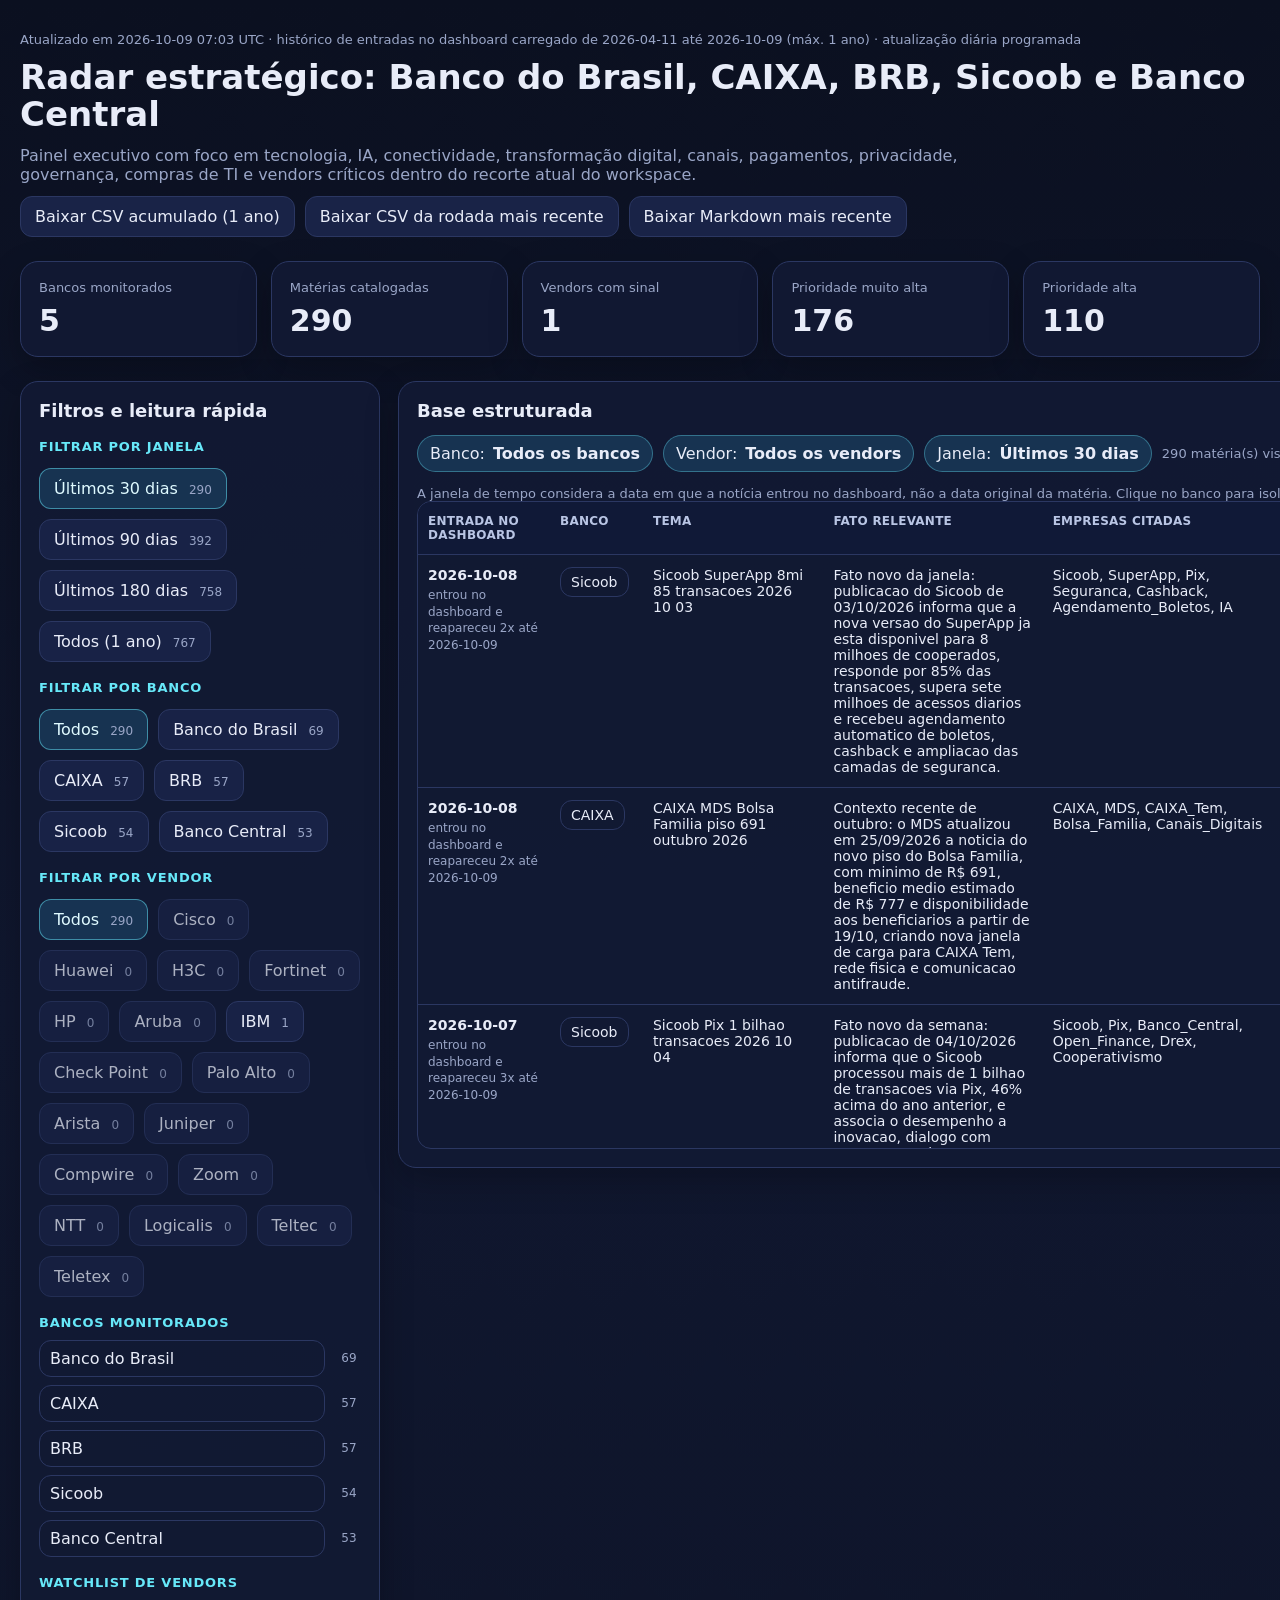
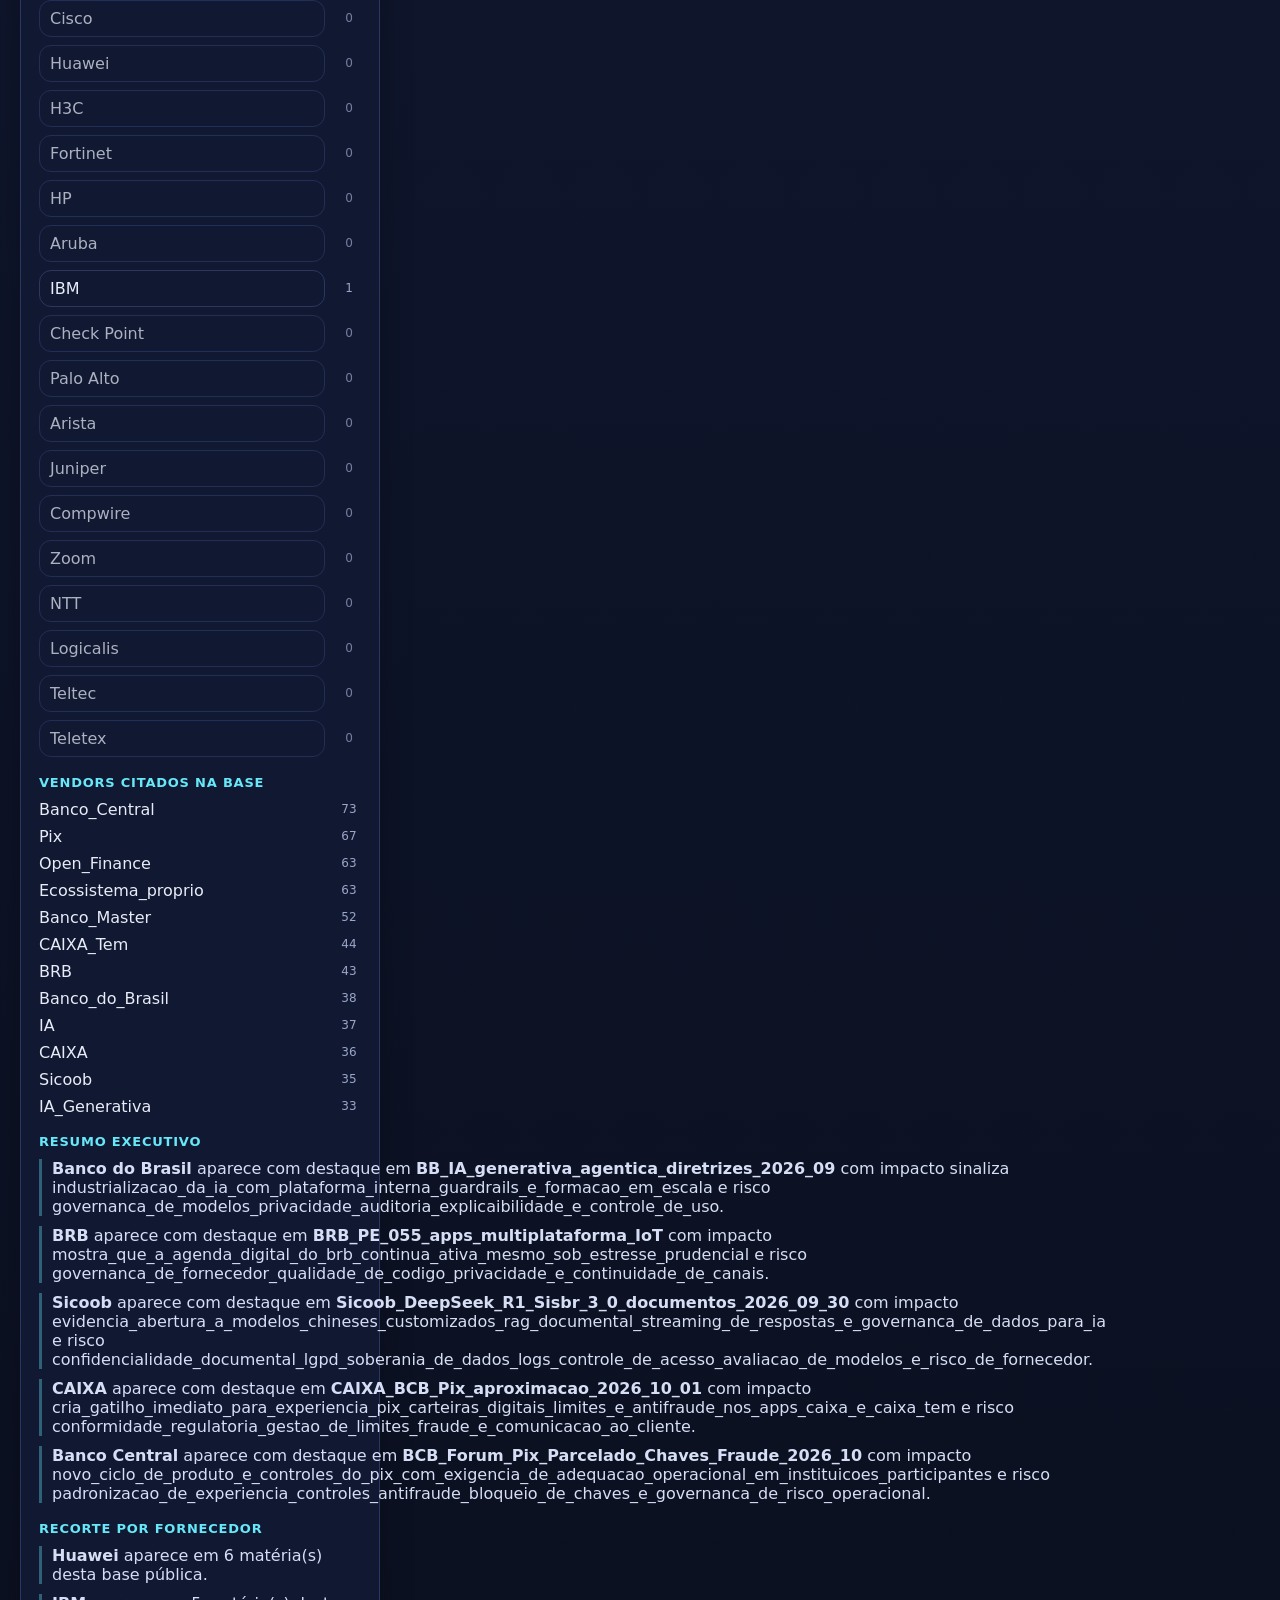
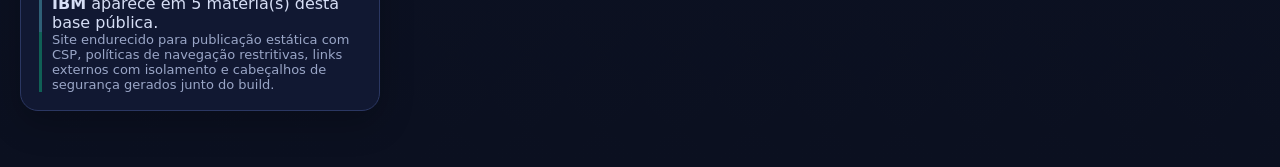
==== commit 6318981b: "Atualiza radar de bancos publicos 2026-10-09" ====
--- a/site/dashboard-bancos-publicos/index.html
+++ b/site/dashboard-bancos-publicos/index.html
@@ -1,5 +1,5 @@
 <!doctype html>
-<html lang="pt-BR" data-latest-report-date="2026-10-08">
+<html lang="pt-BR" data-latest-report-date="2026-10-09">
 <head>
   <meta charset="utf-8">
   <meta name="viewport" content="width=device-width, initial-scale=1">
@@ -12,7 +12,7 @@
 <body>
   <div class="wrap">
     <section class="hero">
-      <div class="meta">Atualizado em 2026-10-08 07:03 UTC · histórico de entradas no dashboard carregado de 2026-04-11 até 2026-10-08 (máx. 1 ano) · atualização diária programada</div>
+      <div class="meta">Atualizado em 2026-10-09 07:03 UTC · histórico de entradas no dashboard carregado de 2026-04-11 até 2026-10-09 (máx. 1 ano) · atualização diária programada</div>
       <h1>Radar estratégico: Banco do Brasil, CAIXA, BRB, Sicoob e Banco Central</h1>
       <div class="subtitle">Painel executivo com foco em tecnologia, IA, conectividade, transformação digital, canais, pagamentos, privacidade, governança, compras de TI e vendors críticos dentro do recorte atual do workspace.</div>
       <div class="downloads">
@@ -28,7 +28,7 @@
       <aside class="panel">
         <h2>Filtros e leitura rápida</h2>
         <h3>Filtrar por janela</h3>
-        <div class="filters"><button class="filter-chip active" type="button" data-filter-kind="window" data-filter-value="30">Últimos 30 dias <span data-count-kind="window" data-count-value="30">290</span></button><button class="filter-chip" type="button" data-filter-kind="window" data-filter-value="90">Últimos 90 dias <span data-count-kind="window" data-count-value="90">401</span></button><button class="filter-chip" type="button" data-filter-kind="window" data-filter-value="180">Últimos 180 dias <span data-count-kind="window" data-count-value="180">760</span></button><button class="filter-chip" type="button" data-filter-kind="window" data-filter-value="365">Todos (1 ano) <span data-count-kind="window" data-count-value="365">767</span></button></div>
+        <div class="filters"><button class="filter-chip active" type="button" data-filter-kind="window" data-filter-value="30">Últimos 30 dias <span data-count-kind="window" data-count-value="30">290</span></button><button class="filter-chip" type="button" data-filter-kind="window" data-filter-value="90">Últimos 90 dias <span data-count-kind="window" data-count-value="90">392</span></button><button class="filter-chip" type="button" data-filter-kind="window" data-filter-value="180">Últimos 180 dias <span data-count-kind="window" data-count-value="180">758</span></button><button class="filter-chip" type="button" data-filter-kind="window" data-filter-value="365">Todos (1 ano) <span data-count-kind="window" data-count-value="365">767</span></button></div>
         <h3>Filtrar por banco</h3>
         <div class="filters"><button class="filter-chip active" type="button" data-filter-kind="bank" data-filter-value="__all__">Todos <span data-count-kind="bank" data-count-value="__all__">290</span></button><button class="filter-chip" type="button" data-filter-kind="bank" data-filter-value="Banco do Brasil">Banco do Brasil <span data-count-kind="bank" data-count-value="Banco do Brasil">69</span></button><button class="filter-chip" type="button" data-filter-kind="bank" data-filter-value="CAIXA">CAIXA <span data-count-kind="bank" data-count-value="CAIXA">57</span></button><button class="filter-chip" type="button" data-filter-kind="bank" data-filter-value="BRB">BRB <span data-count-kind="bank" data-count-value="BRB">57</span></button><button class="filter-chip" type="button" data-filter-kind="bank" data-filter-value="Sicoob">Sicoob <span data-count-kind="bank" data-count-value="Sicoob">54</span></button><button class="filter-chip" type="button" data-filter-kind="bank" data-filter-value="Banco Central">Banco Central <span data-count-kind="bank" data-count-value="Banco Central">53</span></button></div>
         <h3>Filtrar por vendor</h3>
@@ -80,7 +80,7 @@
               </tr>
             </thead>
             <tbody>
-              <tr data-bank="Sicoob" data-priority="Muito alta" data-vendors="" data-first-seen="2026-10-08" data-last-seen="2026-10-08" data-seen-count="1"><td><div class="date-cell"><div class="date-main">2026-10-08</div><div class="date-sub">data de entrada no dashboard</div></div></td><td><button type="button" class="table-bank" data-filter-kind="bank" data-filter-value="Sicoob">Sicoob</button></td><td>Sicoob SuperApp 8mi 85 transacoes 2026 10 03</td><td>Fato novo da janela: publicacao do Sicoob de 03/10/2026 informa que a nova versao do SuperApp ja esta disponivel para 8 milhoes de cooperados, responde por 85% das transacoes, supera sete milhoes de acessos diarios e recebeu agendamento automatico de boletos, cashback e ampliacao das camadas de seguranca.</td><td>Sicoob, SuperApp, Pix, Seguranca, Cashback, Agendamento_Boletos, IA</td><td><div class="vendor-cell"><span class="small">Sem vendor da watchlist nesta matéria</span></div></td><td>Canal digital institucional</td><td>Reforca_o_app_como_canal_operacional_dominante_e_hub_de_relacionamento_digital_para_cooperados</td><td>Disponibilidade_escala_autenticacao_antifraude_suporte_multicooperativa_e_governanca_de_release</td><td><span class="chip very-high">Muito alta</span></td><td><a class="source-link" href="https://www.sicoob.com.br/web/sicoobfronteiras/noticias/-/asset_publisher/xAioIawpOI5S/content/id/199170100" target="_blank" rel="noopener noreferrer external"><span class="source-name">sicoob.com.br</span><span class="source-url">sicoob.com.br/web/sicoobfronteiras</span></a></td></tr><tr data-bank="CAIXA" data-priority="Alta" data-vendors="" data-first-seen="2026-10-08" data-last-seen="2026-10-08" data-seen-count="1"><td><div class="date-cell"><div class="date-main">2026-10-08</div><div class="date-sub">data de entrada no dashboard</div></div></td><td><button type="button" class="table-bank" data-filter-kind="bank" data-filter-value="CAIXA">CAIXA</button></td><td>CAIXA MDS Bolsa Familia piso 691 outubro 2026</td><td>Contexto recente de outubro: o MDS atualizou em 25/09/2026 a noticia do novo piso do Bolsa Familia, com minimo de R$ 691, beneficio medio estimado de R$ 777 e disponibilidade aos beneficiarios a partir de 19/10, criando nova janela de carga para CAIXA Tem, rede fisica e comunicacao antifraude.</td><td>CAIXA, MDS, CAIXA_Tem, Bolsa_Familia, Canais_Digitais</td><td><div class="vendor-cell"><span class="small">Sem vendor da watchlist nesta matéria</span></div></td><td>Fonte governamental operacional</td><td>Amplia_pressao_operacional_sobre_canais_de_massa_e_atendimento_em_janela_de_pagamento_de_outubro</td><td>Disponibilidade_escalabilidade_comunicacao_oficial_suporte_a_beneficiarios_e_prevencao_a_golpes</td><td><span class="chip high">Alta</span></td><td><a class="source-link" href="https://www.gov.br/mds/pt-br/noticias/bolsa-familia-tera-valor-minimo-de-r-691-a-partir-de-outubro" target="_blank" rel="noopener noreferrer external"><span class="source-name">gov.br</span><span class="source-url">gov.br/mds/pt-br</span></a></td></tr><tr data-bank="Sicoob" data-priority="Muito alta" data-vendors="" data-first-seen="2026-10-07" data-last-seen="2026-10-08" data-seen-count="2"><td><div class="date-cell"><div class="date-main">2026-10-07</div><div class="date-sub">entrou no dashboard e reapareceu 2x até 2026-10-08</div></div></td><td><button type="button" class="table-bank" data-filter-kind="bank" data-filter-value="Sicoob">Sicoob</button></td><td>Sicoob Pix 1 bilhao transacoes 2026 10 04</td><td>Fato novo da semana: publicacao de 04/10/2026 informa que o Sicoob processou mais de 1 bilhao de transacoes via Pix, 46% acima do ano anterior, e associa o desempenho a inovacao, dialogo com Banco Central, Open Finance e Drex.</td><td>Sicoob, Pix, Banco_Central, Open_Finance, Drex, Cooperativismo</td><td><div class="vendor-cell"><span class="small">Sem vendor da watchlist nesta matéria</span></div></td><td>Pagamentos e escala operacional</td><td>Reforca_escala_transacional_do_arranjo_cooperativo_e_abre_conversa_sobre_observabilidade_antifraude_resiliencia_e_roadmap_Pix_Open_Finance</td><td>Disponibilidade_antifraude_monitoramento_transacional_conformidade_Pix_e_governanca_cooperativa</td><td><span class="chip very-high">Muito alta</span></td><td><a class="source-link" href="https://www.sicoob.com.br/web/sicoobcreditril/noticias/-/asset_publisher/xAioIawpOI5S/content/id/175914342" target="_blank" rel="noopener noreferrer external"><span class="source-name">sicoob.com.br</span><span class="source-url">sicoob.com.br/web/sicoobcreditril</span></a></td></tr><tr data-bank="Banco Central" data-priority="Alta" data-vendors="" data-first-seen="2026-10-07" data-last-seen="2026-10-08" data-seen-count="2"><td><div class="date-cell"><div class="date-main">2026-10-07</div><div class="date-sub">entrou no dashboard e reapareceu 2x até 2026-10-08</div></div></td><td><button type="button" class="table-bank" data-filter-kind="bank" data-filter-value="Banco Central">Banco Central</button></td><td>BCB IN 777 Manual Fluxos Pix 2 2 2026 09 18</td><td>Rodada recente: a IN BCB 777 divulga a versao 2.2 do Manual de Fluxos do Processo de Efetivacao do Pix, mantendo backlog tecnico para participantes em fluxos de efetivacao, homologacao, testes e conformidade operacional.</td><td>Banco_Central, Pix, IN_777, Manual_de_Fluxos, Homologacao</td><td><div class="vendor-cell"><span class="small">Sem vendor da watchlist nesta matéria</span></div></td><td>Normativo tecnico Pix</td><td>Exige_planejamento_de_release_integracao_testes_observabilidade_e_adequacao_de_fluxos_em_instituicoes_participantes</td><td>Aderencia_a_manual_tecnico_qualidade_de_implantacao_e_risco_operacional_de_pagamentos</td><td><span class="chip high">Alta</span></td><td><a class="source-link" href="https://www.bcb.gov.br/estabilidadefinanceira/exibenormativo?numero=777&amp;tipo=Instru%C3%A7%C3%A3o+Normativa+BCB" target="_blank" rel="noopener noreferrer external"><span class="source-name">bcb.gov.br</span><span class="source-url">bcb.gov.br/estabilidadefinanceira/exibenormativo</span></a></td></tr><tr data-bank="Banco do Brasil" data-priority="Muito alta" data-vendors="" data-first-seen="2026-10-06" data-last-seen="2026-10-08" data-seen-count="3"><td><div class="date-cell"><div class="date-main">2026-10-06</div><div class="date-sub">entrou no dashboard e reapareceu 3x até 2026-10-08</div></div></td><td><button type="button" class="table-bank" data-filter-kind="bank" data-filter-value="Banco do Brasil">Banco do Brasil</button></td><td>BB RFP IA juridica evidencias 2026 10</td><td>Fato ativo da rodada: a pagina de compras do BB mostra a RFP 2026/004652, disponivel de 25/09/2026 a 12/10/2026, para solucao tecnologica baseada em IA voltada a analise automatizada de evidencias e elaboracao de manifestacoes processuais no ambito juridico, incluindo documentos em texto, imagem, audio e video, deteccao de fraudes documentais, padroes de litigancia abusiva, integracao de informacoes externas e interface para auditoria, edicao e validacao por advogado do banco.</td><td>Banco_do_Brasil, IA, Jurimetria, Analise_Documental, Fraude_Documental, SaaS</td><td><div class="vendor-cell"><span class="small">Sem vendor da watchlist nesta matéria</span></div></td><td>Consulta publica IA juridica</td><td>Abre_frente_direta_em_IA_aplicada_ao_contencioso_com_multimodalidade_auditoria_humana_e_controles_de_modelo</td><td>Confidencialidade_processual_LGPD_prova_digital_explicaibilidade_auditoria_de_decisoes_e_supervisao_humana</td><td><span class="chip very-high">Muito alta</span></td><td><a class="source-link" href="https://www.bb.com.br/site/compras-contratacao-e-venda-de-imoveis/compras-e-contratacoes/avisos-e-editais/" target="_blank" rel="noopener noreferrer external"><span class="source-name">bb.com.br</span><span class="source-url">bb.com.br/site/compras-contratacao-e-venda-de-imoveis</span></a></td></tr><tr data-bank="Sicoob" data-priority="Muito alta" data-vendors="" data-first-seen="2026-10-06" data-last-seen="2026-10-08" data-seen-count="3"><td><div class="date-cell"><div class="date-main">2026-10-06</div><div class="date-sub">entrou no dashboard e reapareceu 3x até 2026-10-08</div></div></td><td><button type="button" class="table-bank" data-filter-kind="bank" data-filter-value="Sicoob">Sicoob</button></td><td>Sicoob DeepSeek R1 Sisbr 3 0 documentos 2026 09 30</td><td>Contexto recente: em 30/09/2026, o Sicoob Central Unicoob publicou que a funcionalidade de Interacao com Documentos do Sisbr 3.0 passou a utilizar tambem o DeepSeek-R1, modelo de linguagem desenvolvido pela startup chinesa DeepSeek, em arquiteturas customizadas para analise confidencial de documentos internos, stream nas respostas e incorporacao continua de novos modelos.</td><td>Sicoob, Sisbr_3_0, DeepSeek, DeepSeek_R1, IA_Generativa, Documentos, Nuvem</td><td><div class="vendor-cell"><span class="small">Sem vendor da watchlist nesta matéria</span></div></td><td>IA institucional e governanca</td><td>Evidencia_abertura_a_modelos_chineses_customizados_RAG_documental_streaming_de_respostas_e_governanca_de_dados_para_IA</td><td>Confidencialidade_documental_LGPD_soberania_de_dados_logs_controle_de_acesso_avaliacao_de_modelos_e_risco_de_fornecedor</td><td><span class="chip very-high">Muito alta</span></td><td><a class="source-link" href="https://www.sicoob.com.br/web/sicoobcentralunicoob/noticias/-/asset_publisher/xAioIawpOI5S/content/id/247097736" target="_blank" rel="noopener noreferrer external"><span class="source-name">sicoob.com.br</span><span class="source-url">sicoob.com.br/web/sicoobcentralunicoob</span></a></td></tr><tr data-bank="Banco do Brasil" data-priority="Alta" data-vendors="" data-first-seen="2026-10-06" data-last-seen="2026-10-08" data-seen-count="3"><td><div class="date-cell"><div class="date-main">2026-10-06</div><div class="date-sub">entrou no dashboard e reapareceu 3x até 2026-10-08</div></div></td><td><button type="button" class="table-bank" data-filter-kind="bank" data-filter-value="Banco do Brasil">Banco do Brasil</button></td><td>BB RFP MySQL suporte 2026 10</td><td>Contexto recente: a RFP 2026/004636 do BB para cessao de direito de uso permanente e subscricao do software de Banco de Dados MySQL, incluindo suporte dedicado ao Conglomerado Banco do Brasil, teve janela publica de 16/09/2026 a 05/10/2026 e agora entra como desdobramento de curto prazo para follow-up comercial e tecnico.</td><td>Banco_do_Brasil, MySQL, Banco_de_Dados, Suporte</td><td><div class="vendor-cell"><span class="small">Sem vendor da watchlist nesta matéria</span></div></td><td>Consulta publica TI</td><td>Sinal_de_modernizacao_e_sustentacao_de_banco_de_dados_em_ambiente_core_com_janela_recém_encerrada</td><td>Gestao_de_ciclo_de_vida_suporte_fabricante_e_padronizacao_de_stack</td><td><span class="chip high">Alta</span></td><td><a class="source-link" href="https://www.bb.com.br/site/compras-contratacao-e-venda-de-imoveis/compras-e-contratacoes/avisos-e-editais/" target="_blank" rel="noopener noreferrer external"><span class="source-name">bb.com.br</span><span class="source-url">bb.com.br/site/compras-contratacao-e-venda-de-imoveis</span></a></td></tr><tr data-bank="CAIXA" data-priority="Alta" data-vendors="" data-first-seen="2026-10-06" data-last-seen="2026-10-08" data-seen-count="3"><td><div class="date-cell"><div class="date-main">2026-10-06</div><div class="date-sub">entrou no dashboard e reapareceu 3x até 2026-10-08</div></div></td><td><button type="button" class="table-bank" data-filter-kind="bank" data-filter-value="CAIXA">CAIXA</button></td><td>MDS Bolsa Familia valor minimo outubro 2026 Caixa Tem</td><td>Fato recente de rodada: o MDS informou que os valores do Bolsa Familia serao atualizados em 15,04% a partir de outubro de 2026, com valor minimo de R$ 691; como o beneficio pode ser movimentado nos canais CAIXA/CAIXA Tem, a mudanca aumenta a criticidade da janela operacional de outubro em app, atendimento, comunicacao e antifraude.</td><td>MDS, CAIXA, CAIXA_Tem, Bolsa_Familia, Canais_Digitais</td><td><div class="vendor-cell"><span class="small">Sem vendor da watchlist nesta matéria</span></div></td><td>Fonte governamental operacional</td><td>Aumenta_pressao_operacional_e_de_comunicacao_nos_canais_de_massa_da_CAIXA_no_ciclo_de_outubro</td><td>Disponibilidade_escalabilidade_atendimento_fraude_social_e_orientacao_contra_canais_nao_oficiais</td><td><span class="chip high">Alta</span></td><td><a class="source-link" href="https://www.gov.br/mds/pt-br/noticias/bolsa-familia-tera-valor-minimo-de-r-691-a-partir-de-outubro" target="_blank" rel="noopener noreferrer external"><span class="source-name">gov.br</span><span class="source-url">gov.br/mds/pt-br</span></a></td></tr><tr data-bank="Banco Central" data-priority="Muito alta" data-vendors="" data-first-seen="2026-10-05" data-last-seen="2026-10-08" data-seen-count="4"><td><div class="date-cell"><div class="date-main">2026-10-05</div><div class="date-sub">entrou no dashboard e reapareceu 4x até 2026-10-08</div></div></td><td><button type="button" class="table-bank" data-filter-kind="bank" data-filter-value="Banco Central">Banco Central</button></td><td>BCB Forum Pix Parcelado Chaves Fraude 2026 10</td><td>Rodada ativa: em reuniao do Forum Pix divulgada pelo BC, o regulador informou que a norma do Pix Parcelado sera publicada em outubro e que os sistemas do BC passam a bloquear chaves Pix marcadas pelas instituicoes como usadas em golpes e fraudes, ampliando backlog de canais, antifraude, UX e governanca para participantes.</td><td>Banco_Central, Pix, Forum_Pix, Pix_Parcelado, Antifraude, DICT</td><td><div class="vendor-cell"><span class="small">Sem vendor da watchlist nesta matéria</span></div></td><td>Regulacao pagamentos e antifraude</td><td>Novo_ciclo_de_produto_e_controles_do_Pix_com_exigencia_de_adequacao_operacional_em_instituicoes_participantes</td><td>Padronizacao_de_experiencia_controles_antifraude_bloqueio_de_chaves_e_governanca_de_risco_operacional</td><td><span class="chip very-high">Muito alta</span></td><td><a class="source-link" href="https://www.bcb.gov.br/detalhenoticia/20872/nota" target="_blank" rel="noopener noreferrer external"><span class="source-name">bcb.gov.br</span><span class="source-url">bcb.gov.br/detalhenoticia/20872</span></a></td></tr><tr data-bank="Banco do Brasil" data-priority="Muito alta" data-vendors="" data-first-seen="2026-10-04" data-last-seen="2026-10-08" data-seen-count="5"><td><div class="date-cell"><div class="date-main">2026-10-04</div><div class="date-sub">entrou no dashboard e reapareceu 5x até 2026-10-08</div></div></td><td><button type="button" class="table-bank" data-filter-kind="bank" data-filter-value="Banco do Brasil">Banco do Brasil</button></td><td>BB RFP DDI DNS DHCP IPAM 2026 10</td><td>Rodada ativa: a pagina de avisos do Banco do Brasil mostra a RFP 2026/004629 prorrogada ate 09/10/2026 para solucao DDI (DNS, DHCP e IPAM), incluindo instalacao, configuracao, integracao, migracao, implantacao, atualizacao, documentacao, transferencia de conhecimento e suporte oficial do fabricante por 36 meses, prorrogavel ate 60 meses, para o Conglomerado Banco do Brasil.</td><td>Banco_do_Brasil, DDI, DNS, DHCP, IPAM, Datacenter</td><td><div class="vendor-cell"><span class="small">Sem vendor da watchlist nesta matéria</span></div></td><td>Consulta publica TI</td><td>Renovacao_de_servicos_criticos_de_rede_e_enderecamento_no_conglomerado_BB</td><td>Continuidade_de_servicos_digitais_governanca_de_mudanca_e_integracao_com_ambientes_criticos</td><td><span class="chip very-high">Muito alta</span></td><td><a class="source-link" href="https://www.bb.com.br/site/compras-contratacao-e-venda-de-imoveis/compras-e-contratacoes/avisos-e-editais/" target="_blank" rel="noopener noreferrer external"><span class="source-name">bb.com.br</span><span class="source-url">bb.com.br/site/compras-contratacao-e-venda-de-imoveis</span></a></td></tr><tr data-bank="Banco do Brasil" data-priority="Muito alta" data-vendors="" data-first-seen="2026-10-04" data-last-seen="2026-10-08" data-seen-count="5"><td><div class="date-cell"><div class="date-main">2026-10-04</div><div class="date-sub">entrou no dashboard e reapareceu 5x até 2026-10-08</div></div></td><td><button type="button" class="table-bank" data-filter-kind="bank" data-filter-value="Banco do Brasil">Banco do Brasil</button></td><td>BB RFP GRC reportes SaaS 2026 10</td><td>Fato novo da rodada: a pagina de avisos do BB mostra a RFP 2026/004634 prorrogada ate 13/10/2026 para plataforma corporativa integrada SaaS de reportes corporativos, financeiros, regulatorios e de sustentabilidade, processos de governanca, riscos e controles internos, relacionamento com investidores, indices, ratings e rankings.</td><td>Banco_do_Brasil, SaaS, GRC, Reportes_Regulatorios, Riscos, Controles</td><td><div class="vendor-cell"><span class="small">Sem vendor da watchlist nesta matéria</span></div></td><td>Consulta publica TI GRC</td><td>Sinaliza_modernizacao_de_reportes_governanca_riscos_controles_e_dados_corporativos_em_plataforma_integrada</td><td>Qualidade_de_dados_auditoria_rastreabilidade_controles_internos_e_dependencia_de_fornecedor_SaaS</td><td><span class="chip very-high">Muito alta</span></td><td><a class="source-link" href="https://www.bb.com.br/site/compras-contratacao-e-venda-de-imoveis/compras-e-contratacoes/avisos-e-editais/" target="_blank" rel="noopener noreferrer external"><span class="source-name">bb.com.br</span><span class="source-url">bb.com.br/site/compras-contratacao-e-venda-de-imoveis</span></a></td></tr><tr data-bank="Banco do Brasil" data-priority="Muito alta" data-vendors="" data-first-seen="2026-10-04" data-last-seen="2026-10-08" data-seen-count="5"><td><div class="date-cell"><div class="date-main">2026-10-04</div><div class="date-sub">entrou no dashboard e reapareceu 5x até 2026-10-08</div></div></td><td><button type="button" class="table-bank" data-filter-kind="bank" data-filter-value="Banco do Brasil">Banco do Brasil</button></td><td>BB RFP UEM AEM DEX Linux 2026 10</td><td>Fato novo da rodada: a pagina de compras do BB mostra a RFP 2026/004317 prorrogada ate 16/10/2026 para solucao SaaS de Unified Endpoint Management, Autonomous Endpoint Management e Digital Employee Experience para gerenciamento de ate 53.700 endpoints Linux, com manutencao, atualizacao, suporte tecnico e transferencia de conhecimento.</td><td>Banco_do_Brasil, UEM, AEM, DEX, Linux, Endpoints, SaaS</td><td><div class="vendor-cell"><span class="small">Sem vendor da watchlist nesta matéria</span></div></td><td>Consulta publica TI</td><td>Abre frente direta em gestao_de_endpoints_experiencia_digital_monitoramento_e_suporte_para_parque_Linux_em_escala</td><td>Governanca_de_dispositivo_controle_de_acesso_segurança_de_endpoint_privacidade_e_continuidade_operacional</td><td><span class="chip very-high">Muito alta</span></td><td><a class="source-link" href="https://www.bb.com.br/site/compras-contratacao-e-venda-de-imoveis/compras-e-contratacoes/avisos-e-editais/" target="_blank" rel="noopener noreferrer external"><span class="source-name">bb.com.br</span><span class="source-url">bb.com.br/site/compras-contratacao-e-venda-de-imoveis</span></a></td></tr><tr data-bank="Sicoob" data-priority="Muito alta" data-vendors="" data-first-seen="2026-10-04" data-last-seen="2026-10-05" data-seen-count="2"><td><div class="date-cell"><div class="date-main">2026-10-04</div><div class="date-sub">entrou no dashboard e reapareceu 2x até 2026-10-05</div></div></td><td><button type="button" class="table-bank" data-filter-kind="bank" data-filter-value="Sicoob">Sicoob</button></td><td>Sicoob DeepSeek R1 Sisbr 3 0 documentos 2026 10 04</td><td>Fato do dia: em 04/10/2026, o Sicoob Central Unicoob publicou que a funcionalidade de Interacao com Documentos do Sisbr 3.0 passou a utilizar tambem o DeepSeek-R1, modelo de linguagem desenvolvido pela startup chinesa DeepSeek, em arquiteturas customizadas para analise confidencial de documentos internos, stream nas respostas e incorporacao continua de novos modelos.</td><td>Sicoob, Sisbr_3_0, DeepSeek, DeepSeek_R1, IA_Generativa, Documentos, Nuvem</td><td><div class="vendor-cell"><span class="small">Sem vendor da watchlist nesta matéria</span></div></td><td>IA institucional e governanca</td><td>Evidencia_abertura_a_modelos_chineses_customizados_RAG_documental_streaming_de_respostas_e_governanca_de_dados_para_IA</td><td>Confidencialidade_documental_LGPD_soberania_de_dados_logs_controle_de_acesso_avaliacao_de_modelos_e_risco_de_fornecedor</td><td><span class="chip very-high">Muito alta</span></td><td><a class="source-link" href="https://www.sicoob.com.br/web/sicoobcentralunicoob/noticias/-/asset_publisher/xAioIawpOI5S/content/id/247097736" target="_blank" rel="noopener noreferrer external"><span class="source-name">sicoob.com.br</span><span class="source-url">sicoob.com.br/web/sicoobcentralunicoob</span></a></td></tr><tr data-bank="Sicoob" data-priority="Alta" data-vendors="" data-first-seen="2026-10-03" data-last-seen="2026-10-08" data-seen-count="6"><td><div class="date-cell"><div class="date-main">2026-10-03</div><div class="date-sub">entrou no dashboard e reapareceu 6x até 2026-10-08</div></div></td><td><button type="button" class="table-bank" data-filter-kind="bank" data-filter-value="Sicoob">Sicoob</button></td><td>Sicoob TIInside SuperApp IA OpenFinance 2026 09</td><td>Fonte setorial recente: TI Inside registrou em 01/09/2026 que a nova versao do app Sicoob incorpora IA generativa, Open Finance, personalizacao e assistente conversacional para texto, audio e imagem.</td><td>Sicoob, TI_Inside, SuperApp, Open_Finance, IA_Generativa, Assistente_Conversacional</td><td><div class="vendor-cell"><span class="small">Sem vendor da watchlist nesta matéria</span></div></td><td>Midia setorial tecnologia</td><td>Reforca_fora_da_fonte_propria_a_tese_de_app_como_hub_conversacional_e_agregador_financeiro</td><td>Consentimento_Open_Finance_privacidade_experiencia_conversacional_e_governanca_de_modelos</td><td><span class="chip high">Alta</span></td><td><a class="source-link" href="https://tiinside.com.br/01/09/2026/nova-versao-do-app-sicoob-incorpora-ia-e-open-finance/" target="_blank" rel="noopener noreferrer external"><span class="source-name">tiinside.com.br</span><span class="source-url">tiinside.com.br/01/09</span></a></td></tr><tr data-bank="BRB" data-priority="Muito alta" data-vendors="" data-first-seen="2026-10-02" data-last-seen="2026-10-08" data-seen-count="7"><td><div class="date-cell"><div class="date-main">2026-10-02</div><div class="date-sub">entrou no dashboard e reapareceu 7x até 2026-10-08</div></div></td><td><button type="button" class="table-bank" data-filter-kind="bank" data-filter-value="BRB">BRB</button></td><td>BRB PE 055 apps multiplataforma IoT</td><td>Rodada recente: o PE 055/2026 do BRB trata de servicos especializados de desenvolvimento de aplicativos nativos e hibridos/PWA com suporte multiplataforma para smartphones, tablets, smartwatches, smartTVs, desktops e sensores IoT; o portal registra disputa encerrada e documentos publicados no PNCP.</td><td>BRB, PWA, IoT, Aplicativos, Smartphones, Smartwatches, PNCP</td><td><div class="vendor-cell"><span class="small">Sem vendor da watchlist nesta matéria</span></div></td><td>Compra publica TI</td><td>Mostra_que_a_agenda_digital_do_BRB_continua_ativa_mesmo_sob_estresse_prudencial</td><td>Governanca_de_fornecedor_qualidade_de_codigo_privacidade_e_continuidade_de_canais</td><td><span class="chip very-high">Muito alta</span></td><td><a class="source-link" href="https://buscarlicitacao.com.br/licitacao/df/brasilia/00000208000100-1-000008/2026/pregao-eletronico-edital-no-0552026" target="_blank" rel="noopener noreferrer external"><span class="source-name">buscarlicitacao.com.br</span><span class="source-url">buscarlicitacao.com.br/licitacao/df</span></a></td></tr><tr data-bank="Banco Central" data-priority="Muito alta" data-vendors="" data-first-seen="2026-10-02" data-last-seen="2026-10-08" data-seen-count="7"><td><div class="date-cell"><div class="date-main">2026-10-02</div><div class="date-sub">entrou no dashboard e reapareceu 7x até 2026-10-08</div></div></td><td><button type="button" class="table-bank" data-filter-kind="bank" data-filter-value="Banco Central">Banco Central</button></td><td>BCB Pix aproximacao sem teto 2026 10 01</td><td>Fato da janela: desde 01/10/2026 vigora a IN BCB 746, retirando o teto fixo de R$ 500 para Pix por aproximacao e Jornada Sem Redirecionamento no Open Finance; bancos e instituicoes de pagamento devem disponibilizar gestao de limites nos aplicativos.</td><td>Banco_Central, Pix_por_Aproximacao, Open_Finance, JSR, Carteiras_Digitais</td><td><div class="vendor-cell"><span class="small">Sem vendor da watchlist nesta matéria</span></div></td><td>Normativo Pix Open Finance</td><td>Cria_impacto_imediato_em_apps_bancarios_carteiras_digitais_limites_antifraude_e_comunicacao_a_clientes</td><td>Gestao_de_limites_fraude_usabilidade_conformidade_e_monitoramento_operacional</td><td><span class="chip very-high">Muito alta</span></td><td><a class="source-link" href="https://www.bcb.gov.br/detalhenoticia/21169/noticia" target="_blank" rel="noopener noreferrer external"><span class="source-name">bcb.gov.br</span><span class="source-url">bcb.gov.br/detalhenoticia/21169</span></a></td></tr><tr data-bank="Banco Central" data-priority="Muito alta" data-vendors="" data-first-seen="2026-10-02" data-last-seen="2026-10-08" data-seen-count="7"><td><div class="date-cell"><div class="date-main">2026-10-02</div><div class="date-sub">entrou no dashboard e reapareceu 7x até 2026-10-08</div></div></td><td><button type="button" class="table-bank" data-filter-kind="bank" data-filter-value="Banco Central">Banco Central</button></td><td>BCB ativos virtuais PLDFT 2026 10 01</td><td>Fato da janela: regras aprimoradas de PSAVs e PLDFT passam a vigorar em 01/10/2026; transferencias envolvendo carteiras autocustodiadas a partir de US$ 10 mil exigem comunicacao especifica ao Coaf e ha novos requisitos de informacao para supervisao.</td><td>Banco_Central, Ativos_Virtuais, PLDFT, PSAV, Supervisao, Coaf</td><td><div class="vendor-cell"><span class="small">Sem vendor da watchlist nesta matéria</span></div></td><td>Regulacao e supervisao</td><td>Amplia_demanda_por_monitoramento_dados_trilhas_de_auditoria_e_bloqueio_de_contraparte_em_participantes_expostos_a_criptoativos</td><td>PLDFT_autorizacao_supervisao_envio_de_dados_e_risco_de_contraparte</td><td><span class="chip very-high">Muito alta</span></td><td><a class="source-link" href="https://www.bcb.gov.br/detalhenoticia/21267/nota" target="_blank" rel="noopener noreferrer external"><span class="source-name">bcb.gov.br</span><span class="source-url">bcb.gov.br/detalhenoticia/21267</span></a></td></tr><tr data-bank="Banco Central" data-priority="Muito alta" data-vendors="" data-first-seen="2026-10-02" data-last-seen="2026-10-08" data-seen-count="7"><td><div class="date-cell"><div class="date-main">2026-10-02</div><div class="date-sub">entrou no dashboard e reapareceu 7x até 2026-10-08</div></div></td><td><button type="button" class="table-bank" data-filter-kind="bank" data-filter-value="Banco Central">Banco Central</button></td><td>BCB ciberseguranca RSFn Pix STR 2026</td><td>Contexto recente: o BC atualizou politica e requisitos de seguranca cibernetica e nuvem, incorporando gestao de certificados digitais, integracao segura, inteligencia cibernetica, rastreabilidade, testes de intrusao, controles de acesso e protecao de rede, com foco tambem em Pix, STR e RSFN.</td><td>Banco_Central, CMN, Pix, STR, RSFN, Ciberseguranca, Nuvem, Pentest</td><td><div class="vendor-cell"><span class="small">Sem vendor da watchlist nesta matéria</span></div></td><td>Regulacao cibernetica e resiliencia</td><td>Eleva_requisitos_de_pre_vendas_para_rede_segura_monitoramento_pentest_controles_de_acesso_e_nuvem_regulada</td><td>Adequacao_regulatoria_risco_de_terceiros_chaves_privadas_RSFn_e_resiliencia_operacional</td><td><span class="chip very-high">Muito alta</span></td><td><a class="source-link" href="https://www.bcb.gov.br/detalhenoticia/20979/nota" target="_blank" rel="noopener noreferrer external"><span class="source-name">bcb.gov.br</span><span class="source-url">bcb.gov.br/detalhenoticia/20979</span></a></td></tr><tr data-bank="Banco do Brasil" data-priority="Muito alta" data-vendors="" data-first-seen="2026-10-02" data-last-seen="2026-10-08" data-seen-count="7"><td><div class="date-cell"><div class="date-main">2026-10-02</div><div class="date-sub">entrou no dashboard e reapareceu 7x até 2026-10-08</div></div></td><td><button type="button" class="table-bank" data-filter-kind="bank" data-filter-value="Banco do Brasil">Banco do Brasil</button></td><td>BB IA generativa agentica diretrizes 2026 09</td><td>Contexto recente: o BB informou diretrizes para IA generativa e agentica, com Genera BB como ambiente interno para assistentes inteligentes, requisitos de governanca, seguranca e conformidade, e mais de 36 mil inscritos no AcademIA BB 2026 em trilhas de IA generativa, IA agentica, dados e analytics.</td><td>Banco_do_Brasil, Genera_BB, IA_Generativa, IA_Agentica, AcademIA_BB</td><td><div class="vendor-cell"><span class="small">Sem vendor da watchlist nesta matéria</span></div></td><td>IA governanca e capacitacao</td><td>Sinaliza industrializacao_da_IA_com_plataforma_interna_guardrails_e_formacao_em_escala</td><td>Governanca_de_modelos_privacidade_auditoria_explicaibilidade_e_controle_de_uso</td><td><span class="chip very-high">Muito alta</span></td><td><a class="source-link" href="https://imprensa.bb.com.br/bb-e-pioneiro-global-em-diretrizes-para-ia-generativa-e-agentica/" target="_blank" rel="noopener noreferrer external"><span class="source-name">imprensa.bb.com.br</span><span class="source-url">imprensa.bb.com.br/bb-e-pioneiro-global-em-diretrizes-para-ia-generativa…</span></a></td></tr><tr data-bank="Banco do Brasil" data-priority="Muito alta" data-vendors="" data-first-seen="2026-10-02" data-last-seen="2026-10-03" data-seen-count="2"><td><div class="date-cell"><div class="date-main">2026-10-02</div><div class="date-sub">entrou no dashboard e reapareceu 2x até 2026-10-03</div></div></td><td><button type="button" class="table-bank" data-filter-kind="bank" data-filter-value="Banco do Brasil">Banco do Brasil</button></td><td>BB RFP DDI DNS DHCP IPAM 2026 10</td><td>Rodada ativa: a pagina de avisos do Banco do Brasil mantem a RFP 2026/004629 para solucao DDI (DNS, DHCP e IPAM), incluindo instalacao, configuracao, integracao, migracao, atualizacao, documentacao, transferencia de conhecimento e suporte oficial por 36 meses, prorrogavel ate 60 meses, com janela publica de 15/09/2026 a 06/10/2026.</td><td>Banco_do_Brasil, DDI, DNS, DHCP, IPAM, Datacenter</td><td><div class="vendor-cell"><span class="small">Sem vendor da watchlist nesta matéria</span></div></td><td>Consulta publica TI</td><td>Renovacao_de_servicos_criticos_de_rede_e_enderecamento_no_conglomerado_BB</td><td>Continuidade_de_servicos_digitais_governanca_de_mudanca_e_integracao_com_ambientes_criticos</td><td><span class="chip very-high">Muito alta</span></td><td><a class="source-link" href="https://www.bb.com.br/site/compras-contratacao-e-venda-de-imoveis/compras-e-contratacoes/avisos-e-editais/" target="_blank" rel="noopener noreferrer external"><span class="source-name">bb.com.br</span><span class="source-url">bb.com.br/site/compras-contratacao-e-venda-de-imoveis</span></a></td></tr><tr data-bank="CAIXA" data-priority="Muito alta" data-vendors="" data-first-seen="2026-10-02" data-last-seen="2026-10-08" data-seen-count="7"><td><div class="date-cell"><div class="date-main">2026-10-02</div><div class="date-sub">entrou no dashboard e reapareceu 7x até 2026-10-08</div></div></td><td><button type="button" class="table-bank" data-filter-kind="bank" data-filter-value="CAIXA">CAIXA</button></td><td>CAIXA BCB Pix aproximacao 2026 10 01</td><td>Fato da janela: desde 01/10/2026 vigora a regra do Banco Central que retira o teto fixo de R$ 500 do Pix por aproximacao e da Jornada Sem Redirecionamento no Open Finance, exigindo que instituicoes como a CAIXA tratem limites por usuario nos canais digitais.</td><td>CAIXA, Banco_Central, Pix_por_Aproximacao, Open_Finance, JSR</td><td><div class="vendor-cell"><span class="small">Sem vendor da watchlist nesta matéria</span></div></td><td>Regulacao de pagamentos</td><td>Cria_gatilho_imediato_para_experiencia_Pix_carteiras_digitais_limites_e_antifraude_nos_apps_CAIXA_e_CAIXA_Tem</td><td>Conformidade_regulatoria_gestao_de_limites_fraude_e_comunicacao_ao_cliente</td><td><span class="chip very-high">Muito alta</span></td><td><a class="source-link" href="https://www.bcb.gov.br/detalhenoticia/21169/noticia" target="_blank" rel="noopener noreferrer external"><span class="source-name">bcb.gov.br</span><span class="source-url">bcb.gov.br/detalhenoticia/21169</span></a></td></tr><tr data-bank="Sicoob" data-priority="Muito alta" data-vendors="" data-first-seen="2026-10-02" data-last-seen="2026-10-08" data-seen-count="7"><td><div class="date-cell"><div class="date-main">2026-10-02</div><div class="date-sub">entrou no dashboard e reapareceu 7x até 2026-10-08</div></div></td><td><button type="button" class="table-bank" data-filter-kind="bank" data-filter-value="Sicoob">Sicoob</button></td><td>Sicoob IA documentos 2026 09 28</td><td>Fato novo da semana: em 28/09/2026, o Sicoob informou uso de IA generativa para interacao interna com documentos no Sisbr, com busca de informacoes, geracao de insights e economia estimada de cerca de duas horas de trabalho para profissionais da area juridica.</td><td>Sicoob, Sisbr, IA_Generativa, Documentos, Juridico</td><td><div class="vendor-cell"><span class="small">Sem vendor da watchlist nesta matéria</span></div></td><td>IA institucional e produtividade</td><td>Mostra_IA_aplicada_em_backoffice_documental_com_potencial_de_RAG_governanca_e_controle_de_acesso</td><td>Confidencialidade_documental_LGPD_logs_qualidade_de_resposta_e_supervisao_humana</td><td><span class="chip very-high">Muito alta</span></td><td><a class="source-link" href="https://www.sicoob.com.br/web/sicoob/noticias/-/asset_publisher/xAioIawpOI5S/content/id/236561933?p_r_p_categoryId=1433079" target="_blank" rel="noopener noreferrer external"><span class="source-name">sicoob.com.br</span><span class="source-url">sicoob.com.br/web/sicoob</span></a></td></tr><tr data-bank="BRB" data-priority="Alta" data-vendors="" data-first-seen="2026-10-02" data-last-seen="2026-10-08" data-seen-count="7"><td><div class="date-cell"><div class="date-main">2026-10-02</div><div class="date-sub">entrou no dashboard e reapareceu 7x até 2026-10-08</div></div></td><td><button type="button" class="table-bank" data-filter-kind="bank" data-filter-value="BRB">BRB</button></td><td>BRB dicas segurança app oficial</td><td>Rodada recente: a pagina de dicas de seguranca do BRB orienta baixar o aplicativo apenas nas lojas oficiais, desconfiar de contatos suspeitos e ligar para canais oficiais em caso de duvida, reforcando protecao contra engenharia social em canais digitais.</td><td>BRB, App_Banco_BRB, Seguranca_Digital, Engenharia_Social</td><td><div class="vendor-cell"><span class="small">Sem vendor da watchlist nesta matéria</span></div></td><td>Seguranca de canal digital</td><td>Da_base_para_conversas_de_pre_vendas_em_identidade_digital_antifraude_e_educacao_de_cliente</td><td>Fraude_por_canal_falso_roubo_de_credencial_e_suporte_operacional</td><td><span class="chip high">Alta</span></td><td><a class="source-link" href="https://novo.brb.com.br/dicas-de-seguranca/" target="_blank" rel="noopener noreferrer external"><span class="source-name">novo.brb.com.br</span><span class="source-url">novo.brb.com.br/dicas-de-seguranca</span></a></td></tr><tr data-bank="BRB" data-priority="Alta" data-vendors="" data-first-seen="2026-10-02" data-last-seen="2026-10-08" data-seen-count="7"><td><div class="date-cell"><div class="date-main">2026-10-02</div><div class="date-sub">entrou no dashboard e reapareceu 7x até 2026-10-08</div></div></td><td><button type="button" class="table-bank" data-filter-kind="bank" data-filter-value="BRB">BRB</button></td><td>BRB pix conta app exclusivo</td><td>Rodada recente: pagina Pix do BRB informa que o acesso a conta para uso do Pix ocorre exclusivamente via App Banco BRB, reforcando centralidade do canal movel em autenticacao, limites e experiencia transacional.</td><td>BRB, Pix, App_Banco_BRB, Banco_Central, Autenticacao</td><td><div class="vendor-cell"><span class="small">Sem vendor da watchlist nesta matéria</span></div></td><td>Canal digital pagamentos</td><td>Aumenta_relevancia_de_disponibilidade_e_seguranca_do_app_no_pos_vigencia_das_regras_de_limites_do_Pix</td><td>Continuidade_operacional_fraude_de_canal_movel_e_suporte_a_clientes</td><td><span class="chip high">Alta</span></td><td><a class="source-link" href="https://novo.brb.com.br/pix-2-2/" target="_blank" rel="noopener noreferrer external"><span class="source-name">novo.brb.com.br</span><span class="source-url">novo.brb.com.br/pix-2-2</span></a></td></tr><tr data-bank="Banco do Brasil" data-priority="Alta" data-vendors="" data-first-seen="2026-10-02" data-last-seen="2026-10-05" data-seen-count="4"><td><div class="date-cell"><div class="date-main">2026-10-02</div><div class="date-sub">entrou no dashboard e reapareceu 4x até 2026-10-05</div></div></td><td><button type="button" class="table-bank" data-filter-kind="bank" data-filter-value="Banco do Brasil">Banco do Brasil</button></td><td>BB RFP MySQL suporte 2026 10</td><td>Rodada ativa: o BB publicou RFP 2026/004636 para futura contratacao de cessao de direito de uso permanente e subscricao do software de Banco de Dados MySQL, incluindo suporte dedicado para necessidades do Conglomerado Banco do Brasil, com janela publica de 16/09/2026 a 05/10/2026.</td><td>Banco_do_Brasil, MySQL, Banco_de_Dados, Suporte</td><td><div class="vendor-cell"><span class="small">Sem vendor da watchlist nesta matéria</span></div></td><td>Consulta publica TI</td><td>Sinal_de_modernizacao_e_sustentacao_de_banco_de_dados_em_ambiente_core</td><td>Gestao_de_ciclo_de_vida_suporte_fabricante_e_padronizacao_de_stack</td><td><span class="chip high">Alta</span></td><td><a class="source-link" href="https://www.bb.com.br/site/compras-contratacao-e-venda-de-imoveis/compras-e-contratacoes/avisos-e-editais/" target="_blank" rel="noopener noreferrer external"><span class="source-name">bb.com.br</span><span class="source-url">bb.com.br/site/compras-contratacao-e-venda-de-imoveis</span></a></td></tr><tr data-bank="Banco do Brasil" data-priority="Alta" data-vendors="" data-first-seen="2026-10-02" data-last-seen="2026-10-08" data-seen-count="7"><td><div class="date-cell"><div class="date-main">2026-10-02</div><div class="date-sub">entrou no dashboard e reapareceu 7x até 2026-10-08</div></div></td><td><button type="button" class="table-bank" data-filter-kind="bank" data-filter-value="Banco do Brasil">Banco do Brasil</button></td><td>BB developers open finance seguranca</td><td>Rodada recente: o Portal Developers BB destaca acesso seguro para clientes e nao clientes e participacao ativa do banco na comunidade Open Finance Brasil e mundial, reforcando APIs, identidade, consentimento e integracao com ecossistema.</td><td>Banco_do_Brasil, Developers_BB, Open_Finance, APIs, Seguranca</td><td><div class="vendor-cell"><span class="small">Sem vendor da watchlist nesta matéria</span></div></td><td>Portal de desenvolvedores e Open Finance</td><td>Abre frente para integracao segura de APIs, observabilidade e governanca de consentimento</td><td>Seguranca_de_API_privacidade_disponibilidade_e_responsabilizacao_no_ecossistema_Open_Finance</td><td><span class="chip high">Alta</span></td><td><a class="source-link" href="https://www.bb.com.br/site/developers/" target="_blank" rel="noopener noreferrer external"><span class="source-name">bb.com.br</span><span class="source-url">bb.com.br/site/developers</span></a></td></tr><tr data-bank="CAIXA" data-priority="Alta" data-vendors="" data-first-seen="2026-10-02" data-last-seen="2026-10-08" data-seen-count="7"><td><div class="date-cell"><div class="date-main">2026-10-02</div><div class="date-sub">entrou no dashboard e reapareceu 7x até 2026-10-08</div></div></td><td><button type="button" class="table-bank" data-filter-kind="bank" data-filter-value="CAIXA">CAIXA</button></td><td>CAIXA Tem seguranca dispositivo 2026</td><td>Rodada recente: a pagina CAIXA Tem reforca controles de seguranca em dispositivo, bloqueio por modo desenvolvedor/debug, deteccao de risco, exigencia de localizacao para Pix e uso de lojas oficiais para atualizacao do app.</td><td>CAIXA, CAIXA_Tem, Pix, Seguranca_Movel, Antifraude</td><td><div class="vendor-cell"><span class="small">Sem vendor da watchlist nesta matéria</span></div></td><td>Seguranca de canal movel</td><td>Mostra_endurecimento_operacional_contra_adulteracao_de_dispositivo_e_abuso_no_canal_de_massa</td><td>Falsos_positivos_suporte_em_escala_privacidade_localizacao_e_fraude_mobile</td><td><span class="chip high">Alta</span></td><td><a class="source-link" href="https://www.caixa.gov.br/caixatem/Paginas/default.aspx?lang=pt" target="_blank" rel="noopener noreferrer external"><span class="source-name">caixa.gov.br</span><span class="source-url">caixa.gov.br/caixatem/Paginas</span></a></td></tr><tr data-bank="CAIXA" data-priority="Alta" data-vendors="" data-first-seen="2026-10-02" data-last-seen="2026-10-08" data-seen-count="7"><td><div class="date-cell"><div class="date-main">2026-10-02</div><div class="date-sub">entrou no dashboard e reapareceu 7x até 2026-10-08</div></div></td><td><button type="button" class="table-bank" data-filter-kind="bank" data-filter-value="CAIXA">CAIXA</button></td><td>CAIXA segurança apps localizacao pix</td><td>Rodada recente: a pagina de seguranca da CAIXA orienta que alguns aplicativos, como CAIXA Tem, podem pedir localizacao ativa para Pix, recomenda desativar VPN ou apps que alterem localizacao e reforca que a CAIXA nao solicita download de aplicativos fora dos canais oficiais.</td><td>CAIXA, CAIXA_Tem, Pix, Seguranca_Movel, VPN, Localizacao</td><td><div class="vendor-cell"><span class="small">Sem vendor da watchlist nesta matéria</span></div></td><td>Seguranca de canal movel</td><td>Mostra endurecimento operacional contra fraude mobile, manipulacao de localizacao e apps nao oficiais</td><td>Privacidade_localizacao_falsos_positivos_suporte_e_fraude_em_dispositivo</td><td><span class="chip high">Alta</span></td><td><a class="source-link" href="https://www.caixa.gov.br/seguranca/paginas/default.aspx" target="_blank" rel="noopener noreferrer external"><span class="source-name">caixa.gov.br</span><span class="source-url">caixa.gov.br/seguranca/paginas</span></a></td></tr><tr data-bank="Sicoob" data-priority="Alta" data-vendors="" data-first-seen="2026-10-02" data-last-seen="2026-10-07" data-seen-count="6"><td><div class="date-cell"><div class="date-main">2026-10-02</div><div class="date-sub">entrou no dashboard e reapareceu 6x até 2026-10-07</div></div></td><td><button type="button" class="table-bank" data-filter-kind="bank" data-filter-value="Sicoob">Sicoob</button></td><td>Sicoob SuperApp 2026 09 29</td><td>Fato novo da semana: em 29/09/2026, o Sicoob publicou reforco sobre o Super App, com modernizacao do aplicativo, consolidacao do ecossistema digital em um unico app e atendimento a 7,6 milhoes de cooperados.</td><td>Sicoob, SuperApp, Canais_Digitais, Ecossistema_Digital</td><td><div class="vendor-cell"><span class="small">Sem vendor da watchlist nesta matéria</span></div></td><td>Canal digital institucional</td><td>Reforca_o_app_como_hub_unico_para_transacoes_servicos_e_relacionamento_cooperativo</td><td>Disponibilidade_escala_autenticacao_suporte_multicooperativa_e_governanca_de_release</td><td><span class="chip high">Alta</span></td><td><a class="source-link" href="https://www.sicoob.com.br/web/sicoob/noticias/-/asset_publisher/xAioIawpOI5S/content/id/178324473" target="_blank" rel="noopener noreferrer external"><span class="source-name">sicoob.com.br</span><span class="source-url">sicoob.com.br/web/sicoob</span></a></td></tr><tr data-bank="BRB" data-priority="Muito alta" data-vendors="" data-first-seen="2026-10-01" data-last-seen="2026-10-08" data-seen-count="8"><td><div class="date-cell"><div class="date-main">2026-10-01</div><div class="date-sub">entrou no dashboard e reapareceu 8x até 2026-10-08</div></div></td><td><button type="button" class="table-bank" data-filter-kind="bank" data-filter-value="BRB">BRB</button></td><td>BRB STF BC FGC emprestimo 6 6 bi</td><td>Rodada recente: em 11/09/2026, a Agencia Brasil informou que o STF deu 15 dias para Uniao, Banco Central e FGC explicarem entraves de emprestimo de R$ 6,6 bilhoes ao BRB, citando risco de liquidacao pelo BC caso exigencias regulatorias nao sejam atendidas.</td><td>BRB, STF, Banco_Central, FGC, Banco_Master</td><td><div class="vendor-cell"><span class="small">Sem vendor da watchlist nesta matéria</span></div></td><td>Controle judicial e prudencial</td><td>Mantem_pressao_sobre_capital_supervisao_e_continuidade_institucional_do_banco</td><td>Liquidez_capital_governanca_resposta_a_supervisao_e_transparencia</td><td><span class="chip very-high">Muito alta</span></td><td><a class="source-link" href="https://agenciabrasil.ebc.com.br/justica/noticia/2026-09/fux-da-15-dias-para-uniao-e-bc-responderem-sobre-emprestimo-ao-brb" target="_blank" rel="noopener noreferrer external"><span class="source-name">agenciabrasil.ebc.com.br</span><span class="source-url">agenciabrasil.ebc.com.br/justica/noticia</span></a></td></tr><tr data-bank="Banco Central" data-priority="Muito alta" data-vendors="" data-first-seen="2026-10-01" data-last-seen="2026-10-01" data-seen-count="1"><td><div class="date-cell"><div class="date-main">2026-10-01</div><div class="date-sub">data de entrada no dashboard</div></div></td><td><button type="button" class="table-bank" data-filter-kind="bank" data-filter-value="Banco Central">Banco Central</button></td><td>BCB Pix aproximacao sem teto 2026 10 01</td><td>Fato do dia: em 01/10/2026 entrou em vigor a IN BCB 746, retirando o teto fixo de R$ 500 para Pix por aproximacao e Jornada Sem Redirecionamento no Open Finance; bancos e instituicoes de pagamento devem disponibilizar gestao de limites nos aplicativos.</td><td>Banco_Central, Pix_por_Aproximacao, Open_Finance, JSR, Carteiras_Digitais</td><td><div class="vendor-cell"><span class="small">Sem vendor da watchlist nesta matéria</span></div></td><td>Normativo Pix Open Finance</td><td>Cria impacto imediato em apps bancarios, carteiras digitais, limites, antifraude e comunicacao a clientes</td><td>Gestao_de_limites_fraude_usabilidade_conformidade_e_monitoramento_operacional</td><td><span class="chip very-high">Muito alta</span></td><td><a class="source-link" href="https://www.bcb.gov.br/detalhenoticia/21169/noticia" target="_blank" rel="noopener noreferrer external"><span class="source-name">bcb.gov.br</span><span class="source-url">bcb.gov.br/detalhenoticia/21169</span></a></td></tr><tr data-bank="Banco Central" data-priority="Muito alta" data-vendors="" data-first-seen="2026-10-01" data-last-seen="2026-10-01" data-seen-count="1"><td><div class="date-cell"><div class="date-main">2026-10-01</div><div class="date-sub">data de entrada no dashboard</div></div></td><td><button type="button" class="table-bank" data-filter-kind="bank" data-filter-value="Banco Central">Banco Central</button></td><td>BCB ativos virtuais PLDFT 2026 10 01</td><td>Fato do dia: regras aprimoradas de PSAVs e PLDFT passam a vigorar em 01/10/2026; transferencias envolvendo carteiras autocustodiadas a partir de US$ 10 mil exigem comunicacao especifica ao Coaf e ha novos requisitos de informacao para supervisao.</td><td>Banco_Central, Ativos_Virtuais, PLDFT, PSAV, Supervisao, Coaf</td><td><div class="vendor-cell"><span class="small">Sem vendor da watchlist nesta matéria</span></div></td><td>Regulacao e supervisao</td><td>Amplia demanda por monitoramento, dados, trilhas de auditoria e bloqueio de contraparte em participantes expostos a criptoativos</td><td>PLDFT_autorizacao_supervisao_envio_de_dados_e_risco_de_contraparte</td><td><span class="chip very-high">Muito alta</span></td><td><a class="source-link" href="https://www.bcb.gov.br/detalhenoticia/21267/nota" target="_blank" rel="noopener noreferrer external"><span class="source-name">bcb.gov.br</span><span class="source-url">bcb.gov.br/detalhenoticia/21267</span></a></td></tr><tr data-bank="Banco do Brasil" data-priority="Muito alta" data-vendors="" data-first-seen="2026-10-01" data-last-seen="2026-10-08" data-seen-count="8"><td><div class="date-cell"><div class="date-main">2026-10-01</div><div class="date-sub">entrou no dashboard e reapareceu 8x até 2026-10-08</div></div></td><td><button type="button" class="table-bank" data-filter-kind="bank" data-filter-value="Banco do Brasil">Banco do Brasil</button></td><td>BB RFP AutoML H2O 2026 09</td><td>Contexto recente: a RFP 2026/004394 de AutoML H2O Driverless IA em SaaS por tempo determinado encerrou em 28/09/2026, mas segue como sinal publico concreto de demanda por modelagem automatizada, garantia tecnica, suporte e consultoria especializada.</td><td>Banco_do_Brasil, H2O, Driverless_IA, AutoML, IA</td><td><div class="vendor-cell"><span class="small">Sem vendor da watchlist nesta matéria</span></div></td><td>Consulta publica IA</td><td>Oportunidade_direta_em_IA_aplicada_modelagem_e_produtizacao_analitica_no_BB</td><td>Governanca_de_modelos_privacidade_dados_e_controle_de_uso_de_IA</td><td><span class="chip very-high">Muito alta</span></td><td><a class="source-link" href="https://www.bb.com.br/site/compras-contratacao-e-venda-de-imoveis/compras-e-contratacoes/avisos-e-editais/" target="_blank" rel="noopener noreferrer external"><span class="source-name">bb.com.br</span><span class="source-url">bb.com.br/site/compras-contratacao-e-venda-de-imoveis</span></a></td></tr><tr data-bank="Banco do Brasil" data-priority="Muito alta" data-vendors="" data-first-seen="2026-10-01" data-last-seen="2026-10-01" data-seen-count="1"><td><div class="date-cell"><div class="date-main">2026-10-01</div><div class="date-sub">data de entrada no dashboard</div></div></td><td><button type="button" class="table-bank" data-filter-kind="bank" data-filter-value="Banco do Brasil">Banco do Brasil</button></td><td>BB RFP DDI DNS DHCP IPAM 2026 10</td><td>Rodada recente: a pagina de avisos do Banco do Brasil mantem RFP 2026/004629 para solucao DDI (DNS, DHCP e IPAM), incluindo instalacao, configuracao, integracao, migracao, atualizacao, documentacao, transferencia de conhecimento e suporte oficial por 36 meses, prorrogavel ate 60 meses, com janela publica de 15/09/2026 a 06/10/2026.</td><td>Banco_do_Brasil, DDI, DNS, DHCP, IPAM, Datacenter</td><td><div class="vendor-cell"><span class="small">Sem vendor da watchlist nesta matéria</span></div></td><td>Consulta publica TI</td><td>Renovacao_de_servicos_criticos_de rede_e_enderecamento_no_conglomerado_BB</td><td>Continuidade_de_servicos_digitais_governanca_de_mudanca_e_integracao_com_ambientes_criticos</td><td><span class="chip very-high">Muito alta</span></td><td><a class="source-link" href="https://www.bb.com.br/site/compras-contratacao-e-venda-de-imoveis/compras-e-contratacoes/avisos-e-editais/" target="_blank" rel="noopener noreferrer external"><span class="source-name">bb.com.br</span><span class="source-url">bb.com.br/site/compras-contratacao-e-venda-de-imoveis</span></a></td></tr><tr data-bank="CAIXA" data-priority="Muito alta" data-vendors="" data-first-seen="2026-10-01" data-last-seen="2026-10-01" data-seen-count="1"><td><div class="date-cell"><div class="date-main">2026-10-01</div><div class="date-sub">data de entrada no dashboard</div></div></td><td><button type="button" class="table-bank" data-filter-kind="bank" data-filter-value="CAIXA">CAIXA</button></td><td>CAIXA BCB Pix aproximacao 2026 10 01</td><td>Fato do dia: em 01/10/2026 entrou em vigor a regra do Banco Central que retira o teto fixo de R$ 500 do Pix por aproximacao e da Jornada Sem Redirecionamento no Open Finance, exigindo que instituicoes como a CAIXA tratem limites por usuario nos canais digitais.</td><td>CAIXA, Banco_Central, Pix_por_Aproximacao, Open_Finance, JSR</td><td><div class="vendor-cell"><span class="small">Sem vendor da watchlist nesta matéria</span></div></td><td>Regulacao de pagamentos</td><td>Cria gatilho imediato para experiencia Pix, carteiras digitais, limites e antifraude nos apps CAIXA e CAIXA Tem</td><td>Conformidade_regulatoria_gestao_de_limites_fraude_e_comunicacao_ao_cliente</td><td><span class="chip very-high">Muito alta</span></td><td><a class="source-link" href="https://www.bcb.gov.br/detalhenoticia/21169/noticia" target="_blank" rel="noopener noreferrer external"><span class="source-name">bcb.gov.br</span><span class="source-url">bcb.gov.br/detalhenoticia/21169</span></a></td></tr><tr data-bank="CAIXA" data-priority="Muito alta" data-vendors="" data-first-seen="2026-10-01" data-last-seen="2026-10-08" data-seen-count="8"><td><div class="date-cell"><div class="date-main">2026-10-01</div><div class="date-sub">entrou no dashboard e reapareceu 8x até 2026-10-08</div></div></td><td><button type="button" class="table-bank" data-filter-kind="bank" data-filter-value="CAIXA">CAIXA</button></td><td>CAIXA CECOT 249 fila virtual nuvem</td><td>Contexto recente: CECOT 249/2026 tratou de solucao SaaS de fila e sala de espera virtual em nuvem publica para canais digitais da CAIXA, incluindo CAIXA Tem, FGTS, Loterias, sites e sistemas, com encerramento previsto em 28/09/2026.</td><td>CAIXA, CAIXA_Tem, FGTS, Loterias, SaaS, Nuvem_Publica</td><td><div class="vendor-cell"><span class="small">Sem vendor da watchlist nesta matéria</span></div></td><td>Compra publica TI</td><td>Demanda_direta_de_resiliencia_para_picos_de_acesso_e_orquestracao_de_fila_digital</td><td>Disponibilidade_de_canais_experiencia_do_usuario_e_controle_de_fornecedor_SaaS</td><td><span class="chip very-high">Muito alta</span></td><td><a class="source-link" href="https://guialicite.com.br/oportunidades/00360305000104-1-000691/2026" target="_blank" rel="noopener noreferrer external"><span class="source-name">guialicite.com.br</span><span class="source-url">guialicite.com.br/oportunidades/00360305000104-1-000691</span></a></td></tr><tr data-bank="CAIXA" data-priority="Muito alta" data-vendors="" data-first-seen="2026-10-01" data-last-seen="2026-10-08" data-seen-count="8"><td><div class="date-cell"><div class="date-main">2026-10-01</div><div class="date-sub">entrou no dashboard e reapareceu 8x até 2026-10-08</div></div></td><td><button type="button" class="table-bank" data-filter-kind="bank" data-filter-value="CAIXA">CAIXA</button></td><td>CAIXA Pix pagina operacional MED NFC</td><td>Rodada recente: a pagina Pix da CAIXA informa uso por Internet Banking, App CAIXA e CAIXA Tem, menciona Pix por aproximacao com NFC/Carteira Google e descreve contestacao de fraude pelo Mecanismo Especial de Devolucao nos aplicativos.</td><td>CAIXA, Pix, CAIXA_Tem, NFC, Carteira_Google, MED</td><td><div class="vendor-cell"><span class="small">Sem vendor da watchlist nesta matéria</span></div></td><td>Canal digital e pagamentos</td><td>Confirma_aderencia_operacional_dos_canais_CAIXA_ao_ciclo_de_Pix_por_aproximacao_limites_e_contestacao_digital</td><td>Fraude_de_pagamentos_bloqueio_de_valores_push_e_suporte_de_contestacao</td><td><span class="chip very-high">Muito alta</span></td><td><a class="source-link" href="https://www.caixa.gov.br/pix/Paginas/default.aspx" target="_blank" rel="noopener noreferrer external"><span class="source-name">caixa.gov.br</span><span class="source-url">caixa.gov.br/pix/Paginas</span></a></td></tr><tr data-bank="Sicoob" data-priority="Muito alta" data-vendors="" data-first-seen="2026-10-01" data-last-seen="2026-10-01" data-seen-count="1"><td><div class="date-cell"><div class="date-main">2026-10-01</div><div class="date-sub">data de entrada no dashboard</div></div></td><td><button type="button" class="table-bank" data-filter-kind="bank" data-filter-value="Sicoob">Sicoob</button></td><td>Sicoob Modo Guardiao seguranca SuperApp 2026 09</td><td>Fato novo da semana: o Sicoob destacou o Modo Guardiao como camada inteligente de seguranca no SuperApp, limitando transacoes fora de redes confiaveis e reforcando autenticacao para valores mais altos.</td><td>Sicoob, SuperApp, Modo_Guardiao, IA, Seguranca_Digital, Autenticacao</td><td><div class="vendor-cell"><span class="small">Sem vendor da watchlist nesta matéria</span></div></td><td>Seguranca digital institucional</td><td>Abre_conversa_de_pre_vendas_em_antifraude_contextual_identidade_digital_e_observabilidade_de_canais_moveis</td><td>Parametrizacao_de_limites_experiencia_do_usuario_falsos_positivos_e_auditoria_de_decisoes_de_seguranca</td><td><span class="chip very-high">Muito alta</span></td><td><a class="source-link" href="https://www.sicoob.com.br/web/sicoob/noticias/-/asset_publisher/xAioIawpOI5S/content/id/267075551" target="_blank" rel="noopener noreferrer external"><span class="source-name">sicoob.com.br</span><span class="source-url">sicoob.com.br/web/sicoob</span></a></td></tr><tr data-bank="BRB" data-priority="Alta" data-vendors="" data-first-seen="2026-10-01" data-last-seen="2026-10-08" data-seen-count="8"><td><div class="date-cell"><div class="date-main">2026-10-01</div><div class="date-sub">entrou no dashboard e reapareceu 8x até 2026-10-08</div></div></td><td><button type="button" class="table-bank" data-filter-kind="bank" data-filter-value="BRB">BRB</button></td><td>BRB Pix limites app 2026 10</td><td>Rodada recente: a pagina Pix do BRB informa consulta e atualizacao de limite pelo App Banco BRB, segmentacao de limites por perfil e observacao de que os limites podem ser ajustados por determinacao do Banco de Brasilia ou por nova resolucao do Banco Central.</td><td>BRB, Banco_Central, Pix, App_Banco_BRB, Limites</td><td><div class="vendor-cell"><span class="small">Sem vendor da watchlist nesta matéria</span></div></td><td>Canal digital pagamentos</td><td>Conecta_diretamente_o_BRB_as_mudancas_regulatorias_de_Pix_e_gestao_de_limites_no_app</td><td>Fraude_Pix_governanca_de_limites_experiencia_e_comunicacao_ao_cliente</td><td><span class="chip high">Alta</span></td><td><a class="source-link" href="https://novo.brb.com.br/pix/" target="_blank" rel="noopener noreferrer external"><span class="source-name">novo.brb.com.br</span><span class="source-url">novo.brb.com.br/pix</span></a></td></tr><tr data-bank="BRB" data-priority="Alta" data-vendors="" data-first-seen="2026-10-01" data-last-seen="2026-10-08" data-seen-count="8"><td><div class="date-cell"><div class="date-main">2026-10-01</div><div class="date-sub">entrou no dashboard e reapareceu 8x até 2026-10-08</div></div></td><td><button type="button" class="table-bank" data-filter-kind="bank" data-filter-value="BRB">BRB</button></td><td>BRB privacidade controles ciberneticos</td><td>Contexto sustentado: a politica de privacidade do BRB lista controles como firewall, WAF, IPS/IDS, endpoint protection, web proxy, antispam, SIEM, VPN, NAC, criptografia, certificado digital e analise de dispositivo para acesso a conta bancaria.</td><td>BRB, WAF, IPS, IDS, SIEM, VPN, NAC, Endpoint, Criptografia</td><td><div class="vendor-cell"><span class="small">Sem vendor da watchlist nesta matéria</span></div></td><td>Privacidade e ciberseguranca</td><td>Ajuda_a_mapear_a_arquitetura_declarada_de_defesa_em_profundidade_para_conversas_de_seguranca_e_conformidade</td><td>LGPD_retencao_de_dados_biometria_compartilhamento_com_prestadores_e_controles_tecnicos</td><td><span class="chip high">Alta</span></td><td><a class="source-link" href="https://novo.brb.com.br/politica-de-privacidade/" target="_blank" rel="noopener noreferrer external"><span class="source-name">novo.brb.com.br</span><span class="source-url">novo.brb.com.br/politica-de-privacidade</span></a></td></tr><tr data-bank="BRB" data-priority="Alta" data-vendors="" data-first-seen="2026-10-01" data-last-seen="2026-10-01" data-seen-count="1"><td><div class="date-cell"><div class="date-main">2026-10-01</div><div class="date-sub">data de entrada no dashboard</div></div></td><td><button type="button" class="table-bank" data-filter-kind="bank" data-filter-value="BRB">BRB</button></td><td>BRB seguranca canais Banknet App</td><td>Rodada recente: pagina institucional de seguranca do BRB descreve criptografia, teclado virtual, token por SMS/e-mail, BRB Code via app cadastrado e ferramenta de protecao nos canais Banknet e App.</td><td>BRB, Banknet, App_Banco_BRB, BRB_Code, Token, Criptografia</td><td><div class="vendor-cell"><span class="small">Sem vendor da watchlist nesta matéria</span></div></td><td>Seguranca de canais digitais</td><td>Da base publica para discutir hardening de autenticacao, device binding e protecao de transacoes</td><td>Dependencia_de_SMS_fraude_engenharia_social_autenticacao_e_monitoramento_de_canal</td><td><span class="chip high">Alta</span></td><td><a class="source-link" href="https://novo.brb.com.br/para-voce/seguranca/como-o-brb-protege-voce/" target="_blank" rel="noopener noreferrer external"><span class="source-name">novo.brb.com.br</span><span class="source-url">novo.brb.com.br/para-voce/seguranca</span></a></td></tr><tr data-bank="Banco do Brasil" data-priority="Alta" data-vendors="" data-first-seen="2026-10-01" data-last-seen="2026-10-08" data-seen-count="8"><td><div class="date-cell"><div class="date-main">2026-10-01</div><div class="date-sub">entrou no dashboard e reapareceu 8x até 2026-10-08</div></div></td><td><button type="button" class="table-bank" data-filter-kind="bank" data-filter-value="Banco do Brasil">Banco do Brasil</button></td><td>BB Origem Verificada Anatel 2026 09</td><td>Contexto recente: em 02/09/2026, o BB informou ampliacao do uso de Origem Verificada da Anatel nas ligacoes pelo numero 4003-3001, com validacao da autenticidade das chamadas em tempo real para reduzir golpes de falsa central.</td><td>Banco_do_Brasil, Anatel, Origem_Verificada, Telefonia, Antifraude</td><td><div class="vendor-cell"><span class="small">Sem vendor da watchlist nesta matéria</span></div></td><td>Seguranca de canal e fonte oficial</td><td>Sinal_de_controle_de_identidade_em_canal_de_atendimento_e_reducao_de_fraude_social</td><td>Fraude_por_engenharia_social_uso_de_marca_e_controle_de_comunicacao_com_cliente</td><td><span class="chip high">Alta</span></td><td><a class="source-link" href="https://imprensa.bb.com.br/bb-amplia-seguranca-nas-ligacoes-com-origem-verificada/" target="_blank" rel="noopener noreferrer external"><span class="source-name">imprensa.bb.com.br</span><span class="source-url">imprensa.bb.com.br/bb-amplia-seguranca-nas-ligacoes-com-origem-verificad…</span></a></td></tr><tr data-bank="Banco do Brasil" data-priority="Alta" data-vendors="" data-first-seen="2026-10-01" data-last-seen="2026-10-01" data-seen-count="1"><td><div class="date-cell"><div class="date-main">2026-10-01</div><div class="date-sub">data de entrada no dashboard</div></div></td><td><button type="button" class="table-bank" data-filter-kind="bank" data-filter-value="Banco do Brasil">Banco do Brasil</button></td><td>BB RFP MySQL suporte 2026 10</td><td>Rodada recente: o BB publicou RFP 2026/004636 para futura contratacao de cessao de direito de uso permanente e subscricao do software de Banco de Dados MySQL, incluindo suporte dedicado para necessidades do Conglomerado Banco do Brasil, com janela publica de 16/09/2026 a 05/10/2026.</td><td>Banco_do_Brasil, MySQL, Banco_de_Dados, Suporte</td><td><div class="vendor-cell"><span class="small">Sem vendor da watchlist nesta matéria</span></div></td><td>Consulta publica TI</td><td>Sinal_de_modernizacao_e_sustentacao_de_banco_de_dados_em_ambiente_core</td><td>Gestao_de_ciclo_de_vida_suporte_fabricante_e_padronizacao_de_stack</td><td><span class="chip high">Alta</span></td><td><a class="source-link" href="https://www.bb.com.br/site/compras-contratacao-e-venda-de-imoveis/compras-e-contratacoes/avisos-e-editais/" target="_blank" rel="noopener noreferrer external"><span class="source-name">bb.com.br</span><span class="source-url">bb.com.br/site/compras-contratacao-e-venda-de-imoveis</span></a></td></tr><tr data-bank="Banco do Brasil" data-priority="Alta" data-vendors="" data-first-seen="2026-10-01" data-last-seen="2026-10-01" data-seen-count="1"><td><div class="date-cell"><div class="date-main">2026-10-01</div><div class="date-sub">data de entrada no dashboard</div></div></td><td><button type="button" class="table-bank" data-filter-kind="bank" data-filter-value="Banco do Brasil">Banco do Brasil</button></td><td>BB novo app rollout setembro 2026</td><td>Contexto recente: o BB anunciou novo aplicativo em 24/08/2026, com ampliacao gradual e previsao de 100% dos clientes usando o novo app ate o fim de setembro; a Agencia Brasil registrou IA, personalizacao e atendimento digital como eixos da mudanca.</td><td>Banco_do_Brasil, App_BB, IA, Pix, Canais_Digitais, Agencia_Brasil</td><td><div class="vendor-cell"><span class="small">Sem vendor da watchlist nesta matéria</span></div></td><td>Canal digital institucional e fonte publica</td><td>Mudanca_relevante_na_experiencia_digital_da_base_de_clientes_do_BB</td><td>Continuidade_de_canal_autenticacao_fraude_e_suporte_na_transicao</td><td><span class="chip high">Alta</span></td><td><a class="source-link" href="https://agenciabrasil.ebc.com.br/economia/noticia/2026-08/banco-do-brasil-lanca-novo-aplicativo-com-foco-em-ia-e-personalizacao" target="_blank" rel="noopener noreferrer external"><span class="source-name">agenciabrasil.ebc.com.br</span><span class="source-url">agenciabrasil.ebc.com.br/economia/noticia</span></a></td></tr><tr data-bank="CAIXA" data-priority="Alta" data-vendors="" data-first-seen="2026-10-01" data-last-seen="2026-10-01" data-seen-count="1"><td><div class="date-cell"><div class="date-main">2026-10-01</div><div class="date-sub">data de entrada no dashboard</div></div></td><td><button type="button" class="table-bank" data-filter-kind="bank" data-filter-value="CAIXA">CAIXA</button></td><td>CAIXA Tem seguranca dispositivo 2026</td><td>Rodada recente: a pagina CAIXA Tem reforca controles de seguranca em dispositivo, bloqueio por modo desenvolvedor/debug, deteccao de risco, exigencia de localizacao para envio de Pix e uso de lojas oficiais para atualizacao do app.</td><td>CAIXA, CAIXA_Tem, Pix, Seguranca_Movel, Antifraude</td><td><div class="vendor-cell"><span class="small">Sem vendor da watchlist nesta matéria</span></div></td><td>Seguranca de canal movel</td><td>Mostra endurecimento operacional contra adulteracao de dispositivo e abuso no canal de massa</td><td>Falsos_positivos_suporte_em_escala_privacidade_localizacao_e_fraude_mobile</td><td><span class="chip high">Alta</span></td><td><a class="source-link" href="https://www.caixa.gov.br/caixatem/Paginas/default.aspx?lang=pt" target="_blank" rel="noopener noreferrer external"><span class="source-name">caixa.gov.br</span><span class="source-url">caixa.gov.br/caixatem/Paginas</span></a></td></tr><tr data-bank="CAIXA" data-priority="Alta" data-vendors="" data-first-seen="2026-10-01" data-last-seen="2026-10-08" data-seen-count="8"><td><div class="date-cell"><div class="date-main">2026-10-01</div><div class="date-sub">entrou no dashboard e reapareceu 8x até 2026-10-08</div></div></td><td><button type="button" class="table-bank" data-filter-kind="bank" data-filter-value="CAIXA">CAIXA</button></td><td>MDS Bolsa Familia outubro 2026 Caixa Tem</td><td>Fato de rodada: o calendario oficial do MDS mostra que o Bolsa Familia de outubro de 2026 comeca em 19/10 e vai ate 30/10; os valores podem ser movimentados pelo aplicativo Caixa Tem, cartao de debito, terminais, lotericas e correspondentes Caixa Aqui.</td><td>MDS, CAIXA, CAIXA_Tem, Bolsa_Familia, Correspondentes</td><td><div class="vendor-cell"><span class="small">Sem vendor da watchlist nesta matéria</span></div></td><td>Fonte governamental operacional</td><td>Antecipa_nova_janela_mensal_de_pico_em_canais_digitais_e_rede_fisica_da_CAIXA</td><td>Disponibilidade_escalabilidade_atendimento_e_orientacao_contra_canais_nao_oficiais</td><td><span class="chip high">Alta</span></td><td><a class="source-link" href="https://www.gov.br/mds/pt-br/noticias-e-conteudos/desenvolvimento-social/noticias-desenvolvimento-social/confira-o-calendario-de-pagamentos-do-bolsa-familia-de-2026" target="_blank" rel="noopener noreferrer external"><span class="source-name">gov.br</span><span class="source-url">gov.br/mds/pt-br</span></a></td></tr><tr data-bank="Sicoob" data-priority="Alta" data-vendors="" data-first-seen="2026-10-01" data-last-seen="2026-10-01" data-seen-count="1"><td><div class="date-cell"><div class="date-main">2026-10-01</div><div class="date-sub">data de entrada no dashboard</div></div></td><td><button type="button" class="table-bank" data-filter-kind="bank" data-filter-value="Sicoob">Sicoob</button></td><td>Sicoob Open Finance OCB governanca 2026 09</td><td>Rodada recente: pagina de cooperativa Sicoob registra participacao no Open Finance, atuacao via OCB no Conselho Deliberativo da estrutura inicial de governanca e participacao em grupos de trabalho do ecossistema.</td><td>Sicoob, Open_Finance, OCB, Governanca, APIs</td><td><div class="vendor-cell"><span class="small">Sem vendor da watchlist nesta matéria</span></div></td><td>Governanca Open Finance</td><td>Reforca papel institucional do cooperativismo na evolucao de consentimento, APIs e interoperabilidade</td><td>Governanca_federativa_regras_de_participacao_privacidade_e_suporte_multicooperativa</td><td><span class="chip high">Alta</span></td><td><a class="source-link" href="https://www.sicoob.com.br/web/sicoob4474/noticias/-/asset_publisher/xAioIawpOI5S/content/id/71072642" target="_blank" rel="noopener noreferrer external"><span class="source-name">sicoob.com.br</span><span class="source-url">sicoob.com.br/web/sicoob4474</span></a></td></tr><tr data-bank="BRB" data-priority="Muito alta" data-vendors="" data-first-seen="2026-09-29" data-last-seen="2026-09-30" data-seen-count="2"><td><div class="date-cell"><div class="date-main">2026-09-29</div><div class="date-sub">entrou no dashboard e reapareceu 2x até 2026-09-30</div></div></td><td><button type="button" class="table-bank" data-filter-kind="bank" data-filter-value="BRB">BRB</button></td><td>BRB BC perda potencial 11 4 bi</td><td>Rodada recente: reportagem baseada em relatorio do Banco Central indicou perda potencial de R$ 11,4 bilhoes no BRB pos-Master e registrou que o banco nao publica dados financeiros desde junho de 2025.</td><td>BRB, Banco_Central, Banco_Master, Liquidez</td><td><div class="vendor-cell"><span class="small">Sem vendor da watchlist nesta matéria</span></div></td><td>Supervisao prudencial</td><td>Mantem_o_BRB_como_maior_alerta_de_risco_institucional_da_rodada</td><td>Capital_liquidez_reconhecimento_de_perdas_e_transparencia_de_balanco</td><td><span class="chip very-high">Muito alta</span></td><td><a class="source-link" href="https://noticias.uol.com.br/colunas/natalia-portinari/2026/09/16/relatorio-do-bc-indica-rombo-potencial-de-r-114-bi-no-brb-pos-master.htm" target="_blank" rel="noopener noreferrer external"><span class="source-name">noticias.uol.com.br</span><span class="source-url">noticias.uol.com.br/colunas/natalia-portinari</span></a></td></tr><tr data-bank="BRB" data-priority="Muito alta" data-vendors="" data-first-seen="2026-09-29" data-last-seen="2026-10-01" data-seen-count="3"><td><div class="date-cell"><div class="date-main">2026-09-29</div><div class="date-sub">entrou no dashboard e reapareceu 3x até 2026-10-01</div></div></td><td><button type="button" class="table-bank" data-filter-kind="bank" data-filter-value="BRB">BRB</button></td><td>BRB PE 055 apps multiplataforma IoT</td><td>Rodada recente: o PE 055/2026 do BRB trata de servicos especializados de desenvolvimento de aplicativos nativos e hibridos/PWA com suporte multiplataforma para smartphones, tablets, smartwatches, smartTVs, desktops e sensores IoT; o portal registra valor de referencia de R$ 11,93 milhoes e melhor lance de R$ 4,38 milhoes em analise.</td><td>BRB, PWA, IoT, Aplicativos, Smartphones, Smartwatches</td><td><div class="vendor-cell"><span class="small">Sem vendor da watchlist nesta matéria</span></div></td><td>Compra publica TI</td><td>Mostra_que_a_agenda_digital_do_BRB_continua_ativa_mesmo_sob_estresse_prudencial</td><td>Governanca_de_fornecedor_qualidade_de_codigo_privacidade_e_continuidade_de_canais</td><td><span class="chip very-high">Muito alta</span></td><td><a class="source-link" href="https://www.portaldecompraspublicas.com.br/processos/DF/BRB-BANCO-DE-BRASILIA-SA-3635/PE-055-2026-2026-499166" target="_blank" rel="noopener noreferrer external"><span class="source-name">portaldecompraspublicas.com.br</span><span class="source-url">portaldecompraspublicas.com.br/processos/DF</span></a></td></tr><tr data-bank="BRB" data-priority="Muito alta" data-vendors="" data-first-seen="2026-09-29" data-last-seen="2026-09-30" data-seen-count="2"><td><div class="date-cell"><div class="date-main">2026-09-29</div><div class="date-sub">entrou no dashboard e reapareceu 2x até 2026-09-30</div></div></td><td><button type="button" class="table-bank" data-filter-kind="bank" data-filter-value="BRB">BRB</button></td><td>BRB auditoria 20 bi Master contexto</td><td>Contexto sustentado: cobertura do Metropoles em abril de 2026 registrou que auditoria independente conduzida por Machado Meyer com suporte da Kroll apontou falhas graves e indicios relevantes de irregularidades em porcao significativa de mais de R$ 20 bilhoes em operacoes com o Banco Master.</td><td>BRB, Banco_Master, Kroll, Machado_Meyer, Auditoria</td><td><div class="vendor-cell"><span class="small">Sem vendor da watchlist nesta matéria</span></div></td><td>Midia setorial controle</td><td>Aumenta_pressao_sobre_controles_de_credito_dados_documentos_e_conciliacao_operacional</td><td>Risco_de_fraude_lastro_documental_e_responsabilizacao_administrativa</td><td><span class="chip very-high">Muito alta</span></td><td><a class="source-link" href="https://www.metropoles.com/colunas/grande-angular/brb-confirma-que-irregularidades-em-negocios-com-master-ultrapassam-r-20-bilhoes" target="_blank" rel="noopener noreferrer external"><span class="source-name">metropoles.com</span><span class="source-url">metropoles.com/colunas/grande-angular</span></a></td></tr><tr data-bank="Banco Central" data-priority="Muito alta" data-vendors="" data-first-seen="2026-09-29" data-last-seen="2026-10-08" data-seen-count="10"><td><div class="date-cell"><div class="date-main">2026-09-29</div><div class="date-sub">entrou no dashboard e reapareceu 10x até 2026-10-08</div></div></td><td><button type="button" class="table-bank" data-filter-kind="bank" data-filter-value="Banco Central">Banco Central</button></td><td>BCB Resolucao 587 Pix 2026 09 18</td><td>Rodada recente: a Resolucao BCB 587 alterou o regulamento do Pix para Pix Automatico em conta-salario, cobranca hibrida, Pix Saque, requisitos de participacao, perda da condicao de participante, suspeita de fraude e recursos contra decisoes do BC.</td><td>Banco_Central, Pix, Pix_Automatico, Fraude, Conta_Salario</td><td><div class="vendor-cell"><span class="small">Sem vendor da watchlist nesta matéria</span></div></td><td>Normativo Pix</td><td>Impacta_roadmaps_de_participantes_em_pagamentos_recorrentes_antifraude_e_participacao_no_arranjo</td><td>Conformidade_regulatoria_antifraude_sancoes_e_desligamento_do_arranjo</td><td><span class="chip very-high">Muito alta</span></td><td><a class="source-link" href="https://www.bcb.gov.br/estabilidadefinanceira/exibenormativo?numero=587&amp;tipo=Resolu%C3%A7%C3%A3o+BCB" target="_blank" rel="noopener noreferrer external"><span class="source-name">bcb.gov.br</span><span class="source-url">bcb.gov.br/estabilidadefinanceira/exibenormativo</span></a></td></tr><tr data-bank="Banco Central" data-priority="Muito alta" data-vendors="" data-first-seen="2026-09-29" data-last-seen="2026-09-30" data-seen-count="2"><td><div class="date-cell"><div class="date-main">2026-09-29</div><div class="date-sub">entrou no dashboard e reapareceu 2x até 2026-09-30</div></div></td><td><button type="button" class="table-bank" data-filter-kind="bank" data-filter-value="Banco Central">Banco Central</button></td><td>BCB ativos virtuais PLDFT 2026 09 23</td><td>Fato novo da semana: em 23/09/2026, o BC aprimorou regras de prestacao de servicos de ativos virtuais e PLDFT; transferencias para ou de carteiras autocustodiadas a partir de US$ 10 mil passam a comunicacao especifica ao Coaf e parte das mudancas entra em vigor em 01/10/2026.</td><td>Banco_Central, Ativos_Virtuais, PLDFT, PSAV, Supervisao, Coaf</td><td><div class="vendor-cell"><span class="small">Sem vendor da watchlist nesta matéria</span></div></td><td>Regulacao e supervisao</td><td>Amplia_exigencias_de_monitoramento_dados_e_autorizacao_para_participantes_e_bancos_expostos_a_criptoativos</td><td>PLDFT_autorizacao_supervisao_envio_de_dados_e_risco_de_contraparte</td><td><span class="chip very-high">Muito alta</span></td><td><a class="source-link" href="https://www.bcb.gov.br/detalhenoticia/21267/nota" target="_blank" rel="noopener noreferrer external"><span class="source-name">bcb.gov.br</span><span class="source-url">bcb.gov.br/detalhenoticia/21267</span></a></td></tr><tr data-bank="Banco do Brasil" data-priority="Muito alta" data-vendors="" data-first-seen="2026-09-29" data-last-seen="2026-09-30" data-seen-count="2"><td><div class="date-cell"><div class="date-main">2026-09-29</div><div class="date-sub">entrou no dashboard e reapareceu 2x até 2026-09-30</div></div></td><td><button type="button" class="table-bank" data-filter-kind="bank" data-filter-value="Banco do Brasil">Banco do Brasil</button></td><td>BB RFP AutoML H2O 2026 09</td><td>Rodada recente: a RFP 2026/004394 para aquisicao de solucao AutoML H2O Driverless IA em SaaS por tempo determinado ficou aberta ate 28/09/2026, com garantia tecnica, instalacao, suporte tecnico e consultoria especializada.</td><td>Banco_do_Brasil, H2O, Driverless_IA, AutoML, IA</td><td><div class="vendor-cell"><span class="small">Sem vendor da watchlist nesta matéria</span></div></td><td>Consulta publica IA</td><td>Oportunidade_direta_em_IA_aplicada_modelagem_e_produtizacao_analitica_no_BB</td><td>Governanca_de_modelos_privacidade_dados_e_controle_de_uso_de_IA</td><td><span class="chip very-high">Muito alta</span></td><td><a class="source-link" href="https://www.bb.com.br/site/compras-contratacao-e-venda-de-imoveis/compras-e-contratacoes/avisos-e-editais/" target="_blank" rel="noopener noreferrer external"><span class="source-name">bb.com.br</span><span class="source-url">bb.com.br/site/compras-contratacao-e-venda-de-imoveis</span></a></td></tr><tr data-bank="Banco do Brasil" data-priority="Muito alta" data-vendors="" data-first-seen="2026-09-29" data-last-seen="2026-09-30" data-seen-count="2"><td><div class="date-cell"><div class="date-main">2026-09-29</div><div class="date-sub">entrou no dashboard e reapareceu 2x até 2026-09-30</div></div></td><td><button type="button" class="table-bank" data-filter-kind="bank" data-filter-value="Banco do Brasil">Banco do Brasil</button></td><td>BB RFP DDI DNS DHCP IPAM 2026 09</td><td>Rodada recente: a pagina de avisos do Banco do Brasil mantem RFP 2026/004629 para solucao DDI (DNS, DHCP e IPAM), incluindo instalacao, configuracao, integracao, migracao, atualizacao, documentacao, transferencia de conhecimento e suporte oficial por 36 meses, prorrogavel ate 60 meses, com janela publica de 15/09/2026 a 06/10/2026.</td><td>Banco_do_Brasil, DDI, DNS, DHCP, IPAM, Datacenter</td><td><div class="vendor-cell"><span class="small">Sem vendor da watchlist nesta matéria</span></div></td><td>Consulta publica TI</td><td>Renovacao_de_servicos_criticos_de_rede_e_enderecamento_no_conglomerado_BB</td><td>Continuidade_de_servicos_digitais_governanca_de_mudanca_e_integracao_com_ambientes_criticos</td><td><span class="chip very-high">Muito alta</span></td><td><a class="source-link" href="https://www.bb.com.br/site/compras-contratacao-e-venda-de-imoveis/compras-e-contratacoes/avisos-e-editais/" target="_blank" rel="noopener noreferrer external"><span class="source-name">bb.com.br</span><span class="source-url">bb.com.br/site/compras-contratacao-e-venda-de-imoveis</span></a></td></tr><tr data-bank="CAIXA" data-priority="Muito alta" data-vendors="" data-first-seen="2026-09-29" data-last-seen="2026-09-30" data-seen-count="2"><td><div class="date-cell"><div class="date-main">2026-09-29</div><div class="date-sub">entrou no dashboard e reapareceu 2x até 2026-09-30</div></div></td><td><button type="button" class="table-bank" data-filter-kind="bank" data-filter-value="CAIXA">CAIXA</button></td><td>CAIXA CECOT 249 fila virtual nuvem</td><td>Rodada recente: CECOT 249/2026 tratou de solucao SaaS de fila e sala de espera virtual em nuvem publica para canais digitais da CAIXA, incluindo CAIXA Tem, FGTS, Loterias, sites e sistemas, com encerramento previsto em 28/09/2026.</td><td>CAIXA, CAIXA_Tem, FGTS, Loterias, SaaS, Nuvem_Publica</td><td><div class="vendor-cell"><span class="small">Sem vendor da watchlist nesta matéria</span></div></td><td>Compra publica TI</td><td>Demanda_direta_de_resiliencia_para_picos_de_acesso_e_orquestracao_de_fila_digital</td><td>Disponibilidade_de_canais_experiencia_do_usuario_e_controle_de_fornecedor_SaaS</td><td><span class="chip very-high">Muito alta</span></td><td><a class="source-link" href="https://guialicite.com.br/oportunidades/00360305000104-1-000691/2026" target="_blank" rel="noopener noreferrer external"><span class="source-name">guialicite.com.br</span><span class="source-url">guialicite.com.br/oportunidades/00360305000104-1-000691</span></a></td></tr><tr data-bank="Sicoob" data-priority="Muito alta" data-vendors="" data-first-seen="2026-09-29" data-last-seen="2026-09-30" data-seen-count="2"><td><div class="date-cell"><div class="date-main">2026-09-29</div><div class="date-sub">entrou no dashboard e reapareceu 2x até 2026-09-30</div></div></td><td><button type="button" class="table-bank" data-filter-kind="bank" data-filter-value="Sicoob">Sicoob</button></td><td>Sicoob Modo Guardiao segurança SuperApp 2026 09</td><td>Fato novo da semana: o Sicoob destacou o Modo Guardiao como camada inteligente de seguranca no SuperApp, limitando transacoes fora de redes confiaveis e reforcando autenticacao para valores mais altos.</td><td>Sicoob, SuperApp, Modo_Guardiao, IA, Seguranca_Digital, Autenticacao</td><td><div class="vendor-cell"><span class="small">Sem vendor da watchlist nesta matéria</span></div></td><td>Seguranca digital institucional</td><td>Abre_conversa_de_pre_vendas_em_antifraude_contextual_identidade_digital_e_observabilidade_de_canais_moveis</td><td>Parametrizacao_de_limites_experiencia_do_usuario_falsos_positivos_e_auditoria_de_decisoes_de_seguranca</td><td><span class="chip very-high">Muito alta</span></td><td><a class="source-link" href="https://www.sicoob.com.br/web/sicoob/noticias/-/asset_publisher/xAioIawpOI5S/content/id/267075551" target="_blank" rel="noopener noreferrer external"><span class="source-name">sicoob.com.br</span><span class="source-url">sicoob.com.br/web/sicoob</span></a></td></tr><tr data-bank="Sicoob" data-priority="Muito alta" data-vendors="" data-first-seen="2026-09-29" data-last-seen="2026-10-08" data-seen-count="10"><td><div class="date-cell"><div class="date-main">2026-09-29</div><div class="date-sub">entrou no dashboard e reapareceu 10x até 2026-10-08</div></div></td><td><button type="button" class="table-bank" data-filter-kind="bank" data-filter-value="Sicoob">Sicoob</button></td><td>Sicoob Sisbr IA RAG normativos 2026 09 23</td><td>Fato novo da semana: em 23/09/2026, o Sicoob informou duas solucoes de IA generativa: Sisbr IA, chat conversacional integrado ao core bancario, e Pesquisa Inteligente de Normativos para consulta semantica a documentos corporativos; as novidades ja estao disponiveis para mais de 62 mil colaboradores.</td><td>Sicoob, Sisbr_IA, RAG, LLM, DeepSeek, Llama, Mistral, Phi, Normativos</td><td><div class="vendor-cell"><span class="small">Sem vendor da watchlist nesta matéria</span></div></td><td>IA institucional e governanca</td><td>Caso_de_escala_em_IA_interna_com_RAG_core_bancario_normativos_e_produtividade_operacional</td><td>Confidencialidade_de_documentos_governanca_de_modelos_LGPD_logs_e_controle_de_acesso</td><td><span class="chip very-high">Muito alta</span></td><td><a class="source-link" href="https://www.sicoob.com.br/web/sicoob/noticias/-/asset_publisher/xAioIawpOI5S/content/id/275173922" target="_blank" rel="noopener noreferrer external"><span class="source-name">sicoob.com.br</span><span class="source-url">sicoob.com.br/web/sicoob</span></a></td></tr><tr data-bank="Sicoob" data-priority="Muito alta" data-vendors="" data-first-seen="2026-09-29" data-last-seen="2026-10-08" data-seen-count="10"><td><div class="date-cell"><div class="date-main">2026-09-29</div><div class="date-sub">entrou no dashboard e reapareceu 10x até 2026-10-08</div></div></td><td><button type="button" class="table-bank" data-filter-kind="bank" data-filter-value="Sicoob">Sicoob</button></td><td>Sicoob SuperApp Open Finance IA 2026 09</td><td>Fato recente: o Sicoob iniciou em 01/09/2026 a nova geracao do SuperApp com Open Finance, IA generativa, personalizacao e assistente conversacional para texto, audio e imagem, baseado na plataforma proprietaria Sisbr IA.</td><td>Sicoob, SuperApp, Open_Finance, Sisbr_IA, IA_Generativa</td><td><div class="vendor-cell"><span class="small">Sem vendor da watchlist nesta matéria</span></div></td><td>Canal digital institucional</td><td>Transforma_o_app_em_hub_de_vida_financeira_e_jornada_conversacional</td><td>Consentimento_Open_Finance_autenticacao_forte_privacidade_e_continuidade_de_transacoes</td><td><span class="chip very-high">Muito alta</span></td><td><a class="source-link" href="https://www.sicoob.com.br/web/sicoobcentralscrs/noticias/-/asset_publisher/xAioIawpOI5S/content/id/326354161" target="_blank" rel="noopener noreferrer external"><span class="source-name">sicoob.com.br</span><span class="source-url">sicoob.com.br/web/sicoobcentralscrs</span></a></td></tr><tr data-bank="Sicoob" data-priority="Muito alta" data-vendors="" data-first-seen="2026-09-29" data-last-seen="2026-10-08" data-seen-count="10"><td><div class="date-cell"><div class="date-main">2026-09-29</div><div class="date-sub">entrou no dashboard e reapareceu 10x até 2026-10-08</div></div></td><td><button type="button" class="table-bank" data-filter-kind="bank" data-filter-value="Sicoob">Sicoob</button></td><td>Sicoob modelos open source nuvem CCS 2026 09</td><td>Fato novo da semana: o Sicoob afirma que suas solucoes de IA generativa rodam em ambiente seguro e controlado, sem compartilhamento de dados com terceiros, em nuvem sob gestao exclusiva do Centro Cooperativo Sicoob, com modelos open source e aderencia a LGPD.</td><td>Sicoob, CCS, LGPD, Modelos_Open_Source, IA_Generativa, Nuvem</td><td><div class="vendor-cell"><span class="small">Sem vendor da watchlist nesta matéria</span></div></td><td>Governanca de IA e dados</td><td>Sinal_maduro_para_discutir_arquitetura_privada_hibrida_guardrails_observabilidade_e_soberania_de_dados</td><td>Privacidade_controle_de_acesso_logs_historico_de_uso_e_moderacao_de_conteudo</td><td><span class="chip very-high">Muito alta</span></td><td><a class="source-link" href="https://www.sicoob.com.br/web/sicoob/noticias/-/asset_publisher/xAioIawpOI5S/content/id/275173922" target="_blank" rel="noopener noreferrer external"><span class="source-name">sicoob.com.br</span><span class="source-url">sicoob.com.br/web/sicoob</span></a></td></tr><tr data-bank="BRB" data-priority="Alta" data-vendors="" data-first-seen="2026-09-29" data-last-seen="2026-09-30" data-seen-count="2"><td><div class="date-cell"><div class="date-main">2026-09-29</div><div class="date-sub">entrou no dashboard e reapareceu 2x até 2026-09-30</div></div></td><td><button type="button" class="table-bank" data-filter-kind="bank" data-filter-value="BRB">BRB</button></td><td>BRB PNCP PE 055 confirmacao externa</td><td>Fonte externa de licitacoes: o espelho do PNCP/Busca Licitacao confirma objeto do PE 055/2026 para fabrica de software de apps nativos e hibridos/PWA, incluindo manutencao, sustentacao, distribuicao e monitoramento de solucoes tecnologicas.</td><td>BRB, PNCP, Fabrica_de_Software, PWA, Monitoramento</td><td><div class="vendor-cell"><span class="small">Sem vendor da watchlist nesta matéria</span></div></td><td>Compra publica confirmacao externa</td><td>Da_rastreabilidade_externa_ao_certame_e_ajuda_a_validar_a_demanda_tecnica</td><td>Contratacao_publica_prova_de_execucao_SLA_codigo_e_segurança_de_aplicacoes</td><td><span class="chip high">Alta</span></td><td><a class="source-link" href="https://buscarlicitacao.com.br/licitacao/df/brasilia/00000208000100-1-000008/2026/pregao-eletronico-edital-no-0552026" target="_blank" rel="noopener noreferrer external"><span class="source-name">buscarlicitacao.com.br</span><span class="source-url">buscarlicitacao.com.br/licitacao/df</span></a></td></tr><tr data-bank="Banco do Brasil" data-priority="Alta" data-vendors="" data-first-seen="2026-09-29" data-last-seen="2026-10-01" data-seen-count="3"><td><div class="date-cell"><div class="date-main">2026-09-29</div><div class="date-sub">entrou no dashboard e reapareceu 3x até 2026-10-01</div></div></td><td><button type="button" class="table-bank" data-filter-kind="bank" data-filter-value="Banco do Brasil">Banco do Brasil</button></td><td>BB IA agentica cambio 2026</td><td>Contexto sustentado: o BB informou reducao de ate 90% no tempo de operacoes de cambio com agente autonomo de IA desenvolvido na plataforma Microsoft Foundry, com validacao final sob responsabilidade de equipes especializadas.</td><td>Banco_do_Brasil, Microsoft, Microsoft_Foundry, IA_Agentica, Cambio</td><td><div class="vendor-cell"><span class="small">Sem vendor da watchlist nesta matéria</span></div></td><td>IA aplicada e fonte institucional</td><td>Valida_caso_de_IA_agentica_em_processo_bancario_regulado_e_replicavel</td><td>Modelo_de_controle_explicabilidade_auditoria_e_responsabilidade_em_decisoes_assistidas</td><td><span class="chip high">Alta</span></td><td><a class="source-link" href="https://imprensa.bb.com.br/banco-do-brasil-reduz-em-90-o-tempo-de-operacoes-de-cambio-com-agente-autonomo-de-ia/" target="_blank" rel="noopener noreferrer external"><span class="source-name">imprensa.bb.com.br</span><span class="source-url">imprensa.bb.com.br/banco-do-brasil-reduz-em-90-o-tempo-de-operacoes-de-c…</span></a></td></tr><tr data-bank="Banco do Brasil" data-priority="Alta" data-vendors="" data-first-seen="2026-09-29" data-last-seen="2026-09-30" data-seen-count="2"><td><div class="date-cell"><div class="date-main">2026-09-29</div><div class="date-sub">entrou no dashboard e reapareceu 2x até 2026-09-30</div></div></td><td><button type="button" class="table-bank" data-filter-kind="bank" data-filter-value="Banco do Brasil">Banco do Brasil</button></td><td>BB Origem Verificada Anatel 2026 09</td><td>Rodada recente: em 02/09/2026, o BB informou ampliacao do uso de Origem Verificada da Anatel nas ligacoes pelo numero 4003-3001, com validacao da autenticidade das chamadas em tempo real para reduzir golpes de falsa central.</td><td>Banco_do_Brasil, Anatel, Origem_Verificada, Telefonia, Antifraude</td><td><div class="vendor-cell"><span class="small">Sem vendor da watchlist nesta matéria</span></div></td><td>Seguranca de canal e fonte oficial</td><td>Sinal_de_controle_de_identidade_em_canal_de_atendimento_e_reducao_de_fraude_social</td><td>Fraude_por_engenharia_social_uso_de_marca_e_controle_de_comunicacao_com_cliente</td><td><span class="chip high">Alta</span></td><td><a class="source-link" href="https://imprensa.bb.com.br/bb-amplia-seguranca-nas-ligacoes-com-origem-verificada/" target="_blank" rel="noopener noreferrer external"><span class="source-name">imprensa.bb.com.br</span><span class="source-url">imprensa.bb.com.br/bb-amplia-seguranca-nas-ligacoes-com-origem-verificad…</span></a></td></tr><tr data-bank="Banco do Brasil" data-priority="Alta" data-vendors="" data-first-seen="2026-09-29" data-last-seen="2026-09-30" data-seen-count="2"><td><div class="date-cell"><div class="date-main">2026-09-29</div><div class="date-sub">entrou no dashboard e reapareceu 2x até 2026-09-30</div></div></td><td><button type="button" class="table-bank" data-filter-kind="bank" data-filter-value="Banco do Brasil">Banco do Brasil</button></td><td>BB diretrizes IA generativa agentica 2026</td><td>Contexto recente: o BB publicou diretrizes especificas para IA generativa e IA agentica em agosto de 2026, sinalizando maturidade de governanca para escalar agentes, assistentes e automacao em ambiente bancario regulado.</td><td>Banco_do_Brasil, IA_Generativa, IA_Agentica, Governanca</td><td><div class="vendor-cell"><span class="small">Sem vendor da watchlist nesta matéria</span></div></td><td>Governanca de IA</td><td>Aumenta_confianca_para_discutir_plataformas_modelos_guardrails_e_observabilidade_de_IA</td><td>Etica_explicabilidade_privacidade_controles_humanos_e_auditoria_de_modelos</td><td><span class="chip high">Alta</span></td><td><a class="source-link" href="https://imprensa.bb.com.br/bb-e-pioneiro-global-em-diretrizes-para-ia-generativa-e-agentica/" target="_blank" rel="noopener noreferrer external"><span class="source-name">imprensa.bb.com.br</span><span class="source-url">imprensa.bb.com.br/bb-e-pioneiro-global-em-diretrizes-para-ia-generativa…</span></a></td></tr><tr data-bank="Banco do Brasil" data-priority="Alta" data-vendors="" data-first-seen="2026-09-29" data-last-seen="2026-09-30" data-seen-count="2"><td><div class="date-cell"><div class="date-main">2026-09-29</div><div class="date-sub">entrou no dashboard e reapareceu 2x até 2026-09-30</div></div></td><td><button type="button" class="table-bank" data-filter-kind="bank" data-filter-value="Banco do Brasil">Banco do Brasil</button></td><td>BB novo app rollout setembro 2026</td><td>Contexto recente: o BB anunciou novo aplicativo em 24/08/2026, com ampliacao gradual e previsao de 100% dos clientes usando o novo app ate o fim de setembro; a Agencia Brasil tambem registrou IA, personalizacao e atendimento digital como eixos da mudanca.</td><td>Banco_do_Brasil, App_BB, IA, Pix, Canais_Digitais, Agencia_Brasil</td><td><div class="vendor-cell"><span class="small">Sem vendor da watchlist nesta matéria</span></div></td><td>Canal digital institucional e fonte publica</td><td>Mudanca_relevante_na_experiencia_digital_da_base_de_clientes_do_BB</td><td>Continuidade_de_canal_autenticacao_fraude_e_suporte_na_transicao</td><td><span class="chip high">Alta</span></td><td><a class="source-link" href="https://agenciabrasil.ebc.com.br/economia/noticia/2026-08/banco-do-brasil-lanca-novo-aplicativo-com-foco-em-ia-e-personalizacao" target="_blank" rel="noopener noreferrer external"><span class="source-name">agenciabrasil.ebc.com.br</span><span class="source-url">agenciabrasil.ebc.com.br/economia/noticia</span></a></td></tr><tr data-bank="CAIXA" data-priority="Alta" data-vendors="" data-first-seen="2026-09-29" data-last-seen="2026-09-30" data-seen-count="2"><td><div class="date-cell"><div class="date-main">2026-09-29</div><div class="date-sub">entrou no dashboard e reapareceu 2x até 2026-09-30</div></div></td><td><button type="button" class="table-bank" data-filter-kind="bank" data-filter-value="CAIXA">CAIXA</button></td><td>CAIXA App Beta pagina operacional</td><td>Rodada recente: a pagina operacional do Teste Versao Beta reforca que o Novo App CAIXA esta disponivel inicialmente para Android, tera expansao gradual para iOS e inclui biometria, validacao de presenca, criptografia, analise comportamental e monitoramento continuo.</td><td>CAIXA, Android, iOS, Biometria, Antifraude, Criptografia</td><td><div class="vendor-cell"><span class="small">Sem vendor da watchlist nesta matéria</span></div></td><td>Canal digital e seguranca</td><td>Mostra_estrategia_de_rollout_controlado_e_controles_de_dispositivo_no_canal_movel</td><td>Gestao_de_identidade_segura_testes_beta_privacidade_e_suporte_multiplataforma</td><td><span class="chip high">Alta</span></td><td><a class="source-link" href="https://www.caixa.gov.br/atendimento/aplicativos/app-caixa-teste-beta/Paginas/default.aspx" target="_blank" rel="noopener noreferrer external"><span class="source-name">caixa.gov.br</span><span class="source-url">caixa.gov.br/atendimento/aplicativos</span></a></td></tr><tr data-bank="CAIXA" data-priority="Alta" data-vendors="" data-first-seen="2026-09-29" data-last-seen="2026-09-30" data-seen-count="2"><td><div class="date-cell"><div class="date-main">2026-09-29</div><div class="date-sub">entrou no dashboard e reapareceu 2x até 2026-09-30</div></div></td><td><button type="button" class="table-bank" data-filter-kind="bank" data-filter-value="CAIXA">CAIXA</button></td><td>CAIXA Pe de Meia setembro outubro 2026</td><td>Rodada recente: a pagina oficial do Pe-de-Meia mostra janela setembro/outubro de pagamentos em conta Poupanca Social Digital ou Poupanca CAIXA Tem, com movimentacao pelo App CAIXA Tem, Pix, pagamento de contas e recarga de celular.</td><td>CAIXA, CAIXA_Tem, Pe_de_Meia, Poupanca_Social_Digital, MEC</td><td><div class="vendor-cell"><span class="small">Sem vendor da watchlist nesta matéria</span></div></td><td>Programa social digital</td><td>Pressao_recorrente_sobre_contas_digitais_sociais_e_suporte_a_beneficiarios</td><td>Disponibilidade_de_app_identidade_digital_e_integridade_de_pagamentos_sociais</td><td><span class="chip high">Alta</span></td><td><a class="source-link" href="https://www.caixa.gov.br/programas-sociais/pe-de-meia/Paginas/default.aspx" target="_blank" rel="noopener noreferrer external"><span class="source-name">caixa.gov.br</span><span class="source-url">caixa.gov.br/programas-sociais/pe-de-meia</span></a></td></tr><tr data-bank="CAIXA" data-priority="Alta" data-vendors="" data-first-seen="2026-09-29" data-last-seen="2026-09-30" data-seen-count="2"><td><div class="date-cell"><div class="date-main">2026-09-29</div><div class="date-sub">entrou no dashboard e reapareceu 2x até 2026-09-30</div></div></td><td><button type="button" class="table-bank" data-filter-kind="bank" data-filter-value="CAIXA">CAIXA</button></td><td>CAIXA greve setembro canais alternativos</td><td>Rodada recente: a cobertura da Agencia Brasil sobre greve nacional da CAIXA reforcou orientacao de uso de App CAIXA, Internet Banking, WhatsApp, CAIXA Tem, terminais de autoatendimento, Banco24Horas, lotericas e correspondentes.</td><td>CAIXA, App_CAIXA, Internet_Banking, WhatsApp, CAIXA_Tem, Banco24Horas</td><td><div class="vendor-cell"><span class="small">Sem vendor da watchlist nesta matéria</span></div></td><td>Fonte publica setorial operacional</td><td>Eleva_a_dependencia_de_canais_digitais_e_parceiros_durante_restricao_de_atendimento_presencial</td><td>Continuidade_operacional_suporte_a_cliente_e_capacidade_de_canais_alternativos</td><td><span class="chip high">Alta</span></td><td><a class="source-link" href="https://agenciabrasil.ebc.com.br/economia/noticia/2026-09/bancarios-rejeitam-proposta-da-caixa-e-mantem-greve-nacional" target="_blank" rel="noopener noreferrer external"><span class="source-name">agenciabrasil.ebc.com.br</span><span class="source-url">agenciabrasil.ebc.com.br/economia/noticia</span></a></td></tr><tr data-bank="Sicoob" data-priority="Alta" data-vendors="" data-first-seen="2026-09-29" data-last-seen="2026-10-08" data-seen-count="10"><td><div class="date-cell"><div class="date-main">2026-09-29</div><div class="date-sub">entrou no dashboard e reapareceu 10x até 2026-10-08</div></div></td><td><button type="button" class="table-bank" data-filter-kind="bank" data-filter-value="Sicoob">Sicoob</button></td><td>Sicoob ConvergenciaDigital Open Finance complexidade</td><td>Fonte setorial recente: Convergencia Digital destacou em 14/09/2026 que cooperativas enfrentam complexidade propria na implementacao do Open Finance, reforcando desafios de escala, governanca e interoperabilidade para o Sicoob.</td><td>Sicoob, Convergencia_Digital, Open_Finance, Cooperativas</td><td><div class="vendor-cell"><span class="small">Sem vendor da watchlist nesta matéria</span></div></td><td>Midia setorial governanca</td><td>Da_contexto_externo_para_discutir_API_gateway_consentimento_monitoramento_e_suporte_multicooperativa</td><td>Governanca_federativa_interoperabilidade_privacidade_e_observabilidade_de_APIs</td><td><span class="chip high">Alta</span></td><td><a class="source-link" href="https://convergenciadigital.com.br/mercado/sicoob-cooperativas-enfrentam-a-complexidade-do-open-finance/" target="_blank" rel="noopener noreferrer external"><span class="source-name">convergenciadigital.com.br</span><span class="source-url">convergenciadigital.com.br/mercado/sicoob-cooperativas-enfrentam-a-compl…</span></a></td></tr><tr data-bank="Sicoob" data-priority="Alta" data-vendors="" data-first-seen="2026-09-29" data-last-seen="2026-09-30" data-seen-count="2"><td><div class="date-cell"><div class="date-main">2026-09-29</div><div class="date-sub">entrou no dashboard e reapareceu 2x até 2026-09-30</div></div></td><td><button type="button" class="table-bank" data-filter-kind="bank" data-filter-value="Sicoob">Sicoob</button></td><td>Sicoob TIInside SuperApp 2026</td><td>Fonte setorial recente: TI Inside repercutiu a nova versao do app Sicoob com IA e Open Finance, reforcando que a implantacao comecou em 01/09/2026 e mira mais de 10,3 milhoes de cooperados.</td><td>Sicoob, TI_Inside, SuperApp, Open_Finance, IA</td><td><div class="vendor-cell"><span class="small">Sem vendor da watchlist nesta matéria</span></div></td><td>Midia setorial tecnologia</td><td>Amplia_diversidade_de_fonte_para_a_leitura_de_modernizacao_do_canal_digital</td><td>Governanca_de_implantacao_gradual_suporte_e_comunicacao_a_cooperados</td><td><span class="chip high">Alta</span></td><td><a class="source-link" href="https://tiinside.com.br/01/09/2026/nova-versao-do-app-sicoob-incorpora-ia-e-open-finance/" target="_blank" rel="noopener noreferrer external"><span class="source-name">tiinside.com.br</span><span class="source-url">tiinside.com.br/01/09</span></a></td></tr><tr data-bank="BRB" data-priority="Media" data-vendors="" data-first-seen="2026-09-29" data-last-seen="2026-09-30" data-seen-count="2"><td><div class="date-cell"><div class="date-main">2026-09-29</div><div class="date-sub">entrou no dashboard e reapareceu 2x até 2026-09-30</div></div></td><td><button type="button" class="table-bank" data-filter-kind="bank" data-filter-value="BRB">BRB</button></td><td>BRB auditoria transparencia 2026 09</td><td>Rodada recente: a pagina oficial de auditoria do BRB foi atualizada em setembro de 2026 e direciona consultas de auditorias do GDF para a Controladoria-Geral do DF, mantendo trilha publica para controle externo e transparencia.</td><td>BRB, CGDF, Auditoria, Transparencia</td><td><div class="vendor-cell"><span class="small">Sem vendor da watchlist nesta matéria</span></div></td><td>Fonte institucional transparencia</td><td>Mantem_ponto_de_entrada_publico_para_acompanhamento_de_auditorias_e_controles</td><td>Transparencia_acesso_a_informacao_e_integracao_com_controle_interno_do_GDF</td><td><span class="chip low">Media</span></td><td><a class="source-link" href="https://novo.brb.com.br/servico-de-informacao-ao-cidadao/auditoria/" target="_blank" rel="noopener noreferrer external"><span class="source-name">novo.brb.com.br</span><span class="source-url">novo.brb.com.br/servico-de-informacao-ao-cidadao/auditoria</span></a></td></tr><tr data-bank="Banco Central" data-priority="Muito alta" data-vendors="" data-first-seen="2026-09-28" data-last-seen="2026-10-01" data-seen-count="4"><td><div class="date-cell"><div class="date-main">2026-09-28</div><div class="date-sub">entrou no dashboard e reapareceu 4x até 2026-10-01</div></div></td><td><button type="button" class="table-bank" data-filter-kind="bank" data-filter-value="Banco Central">Banco Central</button></td><td>Reuters UOL Pix TIPS confirmacao setorial</td><td>Fonte setorial recente: Reuters/UOL publicou em 24/09/2026 que o BC informou o inicio, com o BCE, da fase de avaliacao de viabilidade para interligacao entre Pix e TIPS, reforcando o tema como agenda transfronteirica de pagamentos instantaneos.</td><td>Banco_Central, Reuters, UOL, BCE, Pix, TIPS</td><td><div class="vendor-cell"><span class="small">Sem vendor da watchlist nesta matéria</span></div></td><td>Midia setorial verificavel</td><td>Valida_por_fonte_nao_oficial_a_relevancia_estrategica_da_internacionalizacao_do_Pix</td><td>Risco_operacional_juridico_cambial_e_de_resiliencia_em_pagamentos_transfronteiricos</td><td><span class="chip very-high">Muito alta</span></td><td><a class="source-link" href="https://economia.uol.com.br/noticias/reuters/2026/09/24/bc-e-bce-iniciam-fase-de-avaliacao-para-interligacao-entre-pix-e-tips.htm" target="_blank" rel="noopener noreferrer external"><span class="source-name">economia.uol.com.br</span><span class="source-url">economia.uol.com.br/noticias/reuters</span></a></td></tr><tr data-bank="Sicoob" data-priority="Muito alta" data-vendors="" data-first-seen="2026-09-27" data-last-seen="2026-09-28" data-seen-count="2"><td><div class="date-cell"><div class="date-main">2026-09-27</div><div class="date-sub">entrou no dashboard e reapareceu 2x até 2026-09-28</div></div></td><td><button type="button" class="table-bank" data-filter-kind="bank" data-filter-value="Sicoob">Sicoob</button></td><td>Sicoob Modo Guardiao segurança SuperApp 2026 09 24</td><td>Fato novo da semana: a mesma comunicacao do Sicoob destacou o Modo Guardiao, camada inteligente de seguranca no SuperApp que limita transacoes fora de redes confiaveis e reforca autenticacao para valores mais altos.</td><td>Sicoob, SuperApp, Modo_Guardiao, IA, Seguranca_Digital, Autenticacao</td><td><div class="vendor-cell"><span class="small">Sem vendor da watchlist nesta matéria</span></div></td><td>Seguranca digital institucional</td><td>Abre_conversa_de_pre_vendas_em_antifraude_contextual_identidade_digital_e_observabilidade_de_canais_moveis</td><td>Parametrizacao_de_limites_experiencia_do_usuario_falsos_positivos_e_auditoria_de_decisoes_de_segurança</td><td><span class="chip very-high">Muito alta</span></td><td><a class="source-link" href="https://www.sicoob.com.br/web/sicoob/noticias/-/asset_publisher/xAioIawpOI5S/content/id/275173922" target="_blank" rel="noopener noreferrer external"><span class="source-name">sicoob.com.br</span><span class="source-url">sicoob.com.br/web/sicoob</span></a></td></tr><tr data-bank="Sicoob" data-priority="Muito alta" data-vendors="" data-first-seen="2026-09-27" data-last-seen="2026-09-28" data-seen-count="2"><td><div class="date-cell"><div class="date-main">2026-09-27</div><div class="date-sub">entrou no dashboard e reapareceu 2x até 2026-09-28</div></div></td><td><button type="button" class="table-bank" data-filter-kind="bank" data-filter-value="Sicoob">Sicoob</button></td><td>Sicoob Sisbr IA RAG normativos 2026 09 24</td><td>Fato novo da semana: em 24/09/2026, o Sicoob informou duas solucoes de IA generativa: Sisbr IA, chat conversacional integrado ao core bancario, e Pesquisa Inteligente de Normativos para consulta semantica a documentos corporativos; as novidades ja estao disponiveis para mais de 62 mil colaboradores.</td><td>Sicoob, Sisbr_IA, RAG, LLM, DeepSeek, Llama, Mistral, Phi, Normativos</td><td><div class="vendor-cell"><span class="small">Sem vendor da watchlist nesta matéria</span></div></td><td>IA institucional e governanca</td><td>Caso_de_escala_em_IA_interna_com_RAG_core_bancario_normativos_e_produtividade_operacional</td><td>Confidencialidade_de_documentos_governanca_de_modelos_LGPD_logs_e_controle_de_acesso</td><td><span class="chip very-high">Muito alta</span></td><td><a class="source-link" href="https://www.sicoob.com.br/web/sicoob/noticias/-/asset_publisher/xAioIawpOI5S/content/id/275173922" target="_blank" rel="noopener noreferrer external"><span class="source-name">sicoob.com.br</span><span class="source-url">sicoob.com.br/web/sicoob</span></a></td></tr><tr data-bank="BRB" data-priority="Muito alta" data-vendors="" data-first-seen="2026-09-26" data-last-seen="2026-09-28" data-seen-count="3"><td><div class="date-cell"><div class="date-main">2026-09-26</div><div class="date-sub">entrou no dashboard e reapareceu 3x até 2026-09-28</div></div></td><td><button type="button" class="table-bank" data-filter-kind="bank" data-filter-value="BRB">BRB</button></td><td>BRB BC perda potencial 11 4 bi</td><td>Contexto recente: reportagem baseada em relatorio do Banco Central indicou perda potencial de R$ 11,4 bilhoes no BRB pos-Master e expos debate sobre ativos, fundos sem auditoria independente, liquidez e passivos ocultos.</td><td>BRB, Banco_Central, Banco_Master, Liquidez</td><td><div class="vendor-cell"><span class="small">Sem vendor da watchlist nesta matéria</span></div></td><td>Supervisao prudencial</td><td>Mantem_o_BRB_como_maior_alerta_de_risco_institucional_da_rodada</td><td>Capital_liquidez_reconhecimento_de_perdas_e_transparencia_de_balanco</td><td><span class="chip very-high">Muito alta</span></td><td><a class="source-link" href="https://noticias.uol.com.br/colunas/natalia-portinari/2026/09/16/relatorio-do-bc-indica-rombo-potencial-de-r-114-bi-no-brb-pos-master.htm" target="_blank" rel="noopener noreferrer external"><span class="source-name">noticias.uol.com.br</span><span class="source-url">noticias.uol.com.br/colunas/natalia-portinari</span></a></td></tr><tr data-bank="BRB" data-priority="Muito alta" data-vendors="" data-first-seen="2026-09-26" data-last-seen="2026-09-28" data-seen-count="3"><td><div class="date-cell"><div class="date-main">2026-09-26</div><div class="date-sub">entrou no dashboard e reapareceu 3x até 2026-09-28</div></div></td><td><button type="button" class="table-bank" data-filter-kind="bank" data-filter-value="BRB">BRB</button></td><td>BRB PE 055 apps multiplataforma IoT</td><td>Rodada recente: o PE 055/2026 do BRB trata de servicos especializados de desenvolvimento de aplicativos nativos e hibridos/PWA com suporte multiplataforma para smartphones, tablets, smartwatches, smartTVs, desktops e sensores IoT.</td><td>BRB, PWA, IoT, Aplicativos, Smartphones, Smartwatches</td><td><div class="vendor-cell"><span class="small">Sem vendor da watchlist nesta matéria</span></div></td><td>Compra publica TI</td><td>Mostra_que_a_agenda_digital_do_BRB_continua_ativa_mesmo_sob_estresse_prudencial</td><td>Governanca_de_fornecedor_qualidade_de_codigo_privacidade_e_continuidade_de_canais</td><td><span class="chip very-high">Muito alta</span></td><td><a class="source-link" href="https://www.portaldecompraspublicas.com.br/processos/DF/BRB-BANCO-DE-BRASILIA-SA-3635/PE-055-2026-2026-499166" target="_blank" rel="noopener noreferrer external"><span class="source-name">portaldecompraspublicas.com.br</span><span class="source-url">portaldecompraspublicas.com.br/processos/DF</span></a></td></tr><tr data-bank="BRB" data-priority="Muito alta" data-vendors="" data-first-seen="2026-09-26" data-last-seen="2026-09-28" data-seen-count="3"><td><div class="date-cell"><div class="date-main">2026-09-26</div><div class="date-sub">entrou no dashboard e reapareceu 3x até 2026-09-28</div></div></td><td><button type="button" class="table-bank" data-filter-kind="bank" data-filter-value="BRB">BRB</button></td><td>BRB PF fraude 17 bi operacoes Master</td><td>Rodada recente: cobertura publica informou que a PF apontou operacoes ficticias ou materialmente insubsistentes que somariam cerca de R$ 17 bilhoes, com producao massiva de documentos falsos, manipulacao de dados internos e supressao de controles.</td><td>BRB, Banco_Master, Policia_Federal, Controles_Internos</td><td><div class="vendor-cell"><span class="small">Sem vendor da watchlist nesta matéria</span></div></td><td>Investigacao publica</td><td>Eleva_a_prioridade_de_analytics_forense_trilha_de_auditoria_DLP_e_governanca_de_dados</td><td>Fraude_documental_controles_prudenciais_responsabilidade_de_dirigentes</td><td><span class="chip very-high">Muito alta</span></td><td><a class="source-link" href="https://www.bol.uol.com.br/economia/2026/09/13/pf-aponta-fraude-de-r-17-bilhoes-em-operacoes-entre-master-e-brb.htm" target="_blank" rel="noopener noreferrer external"><span class="source-name">bol.uol.com.br</span><span class="source-url">bol.uol.com.br/economia/2026</span></a></td></tr><tr data-bank="BRB" data-priority="Muito alta" data-vendors="" data-first-seen="2026-09-26" data-last-seen="2026-10-08" data-seen-count="13"><td><div class="date-cell"><div class="date-main">2026-09-26</div><div class="date-sub">entrou no dashboard e reapareceu 13x até 2026-10-08</div></div></td><td><button type="button" class="table-bank" data-filter-kind="bank" data-filter-value="BRB">BRB</button></td><td>BRB TCDF bloqueio 2 7 bi Master</td><td>Fato novo da semana: a Agencia Brasil informou em 24/09/2026 que o TCDF decidiu bloquear ate R$ 2,7 bilhoes em bens de cinco ex-dirigentes do BRB no caso Master e determinou envio, em 24 horas, de informacoes de auditoria independente.</td><td>BRB, TCDF, Banco_Master, Auditoria</td><td><div class="vendor-cell"><span class="small">Sem vendor da watchlist nesta matéria</span></div></td><td>Controle externo e governanca</td><td>Risco_institucional_maximo_com_reflexo_em_capital_controles_e_imagem_do_banco</td><td>Prestacao_de_contas_responsabilizacao_controles_internos_e_governanca</td><td><span class="chip very-high">Muito alta</span></td><td><a class="source-link" href="https://agenciabrasil.ebc.com.br/justica/noticia/2026-09/caso-master-tcdf-bloqueia-ate-r-27-bi-de-ex-dirigentes-do-brb" target="_blank" rel="noopener noreferrer external"><span class="source-name">agenciabrasil.ebc.com.br</span><span class="source-url">agenciabrasil.ebc.com.br/justica/noticia</span></a></td></tr><tr data-bank="BRB" data-priority="Muito alta" data-vendors="" data-first-seen="2026-09-26" data-last-seen="2026-09-28" data-seen-count="3"><td><div class="date-cell"><div class="date-main">2026-09-26</div><div class="date-sub">entrou no dashboard e reapareceu 3x até 2026-09-28</div></div></td><td><button type="button" class="table-bank" data-filter-kind="bank" data-filter-value="BRB">BRB</button></td><td>BRB auditoria 20 bi Master setembro</td><td>Rodada recente: reportagem de 22/09/2026 apontou auditoria independente contratada pelo BRB com falhas graves e indicios relevantes de irregularidades em operacoes superiores a R$ 20 bilhoes com o Banco Master.</td><td>BRB, Banco_Master, Kroll, Machado_Meyer, Auditoria</td><td><div class="vendor-cell"><span class="small">Sem vendor da watchlist nesta matéria</span></div></td><td>Midia setorial controle</td><td>Aumenta_pressao_sobre_controles_de_credito_dados_documentos_e_conciliacao_operacional</td><td>Risco_de_fraude_lastro_documental_e_responsabilizacao_administrativa</td><td><span class="chip very-high">Muito alta</span></td><td><a class="source-link" href="https://pautadiaria.com.br/noticia/auditoria-aponta-irregularidades-em-mais-de-r-20-bilhoes-negociados-entre-brb-e-banco-master" target="_blank" rel="noopener noreferrer external"><span class="source-name">pautadiaria.com.br</span><span class="source-url">pautadiaria.com.br/noticia/auditoria-aponta-irregularidades-em-mais-de-r…</span></a></td></tr><tr data-bank="BRB" data-priority="Muito alta" data-vendors="" data-first-seen="2026-09-26" data-last-seen="2026-09-28" data-seen-count="3"><td><div class="date-cell"><div class="date-main">2026-09-26</div><div class="date-sub">entrou no dashboard e reapareceu 3x até 2026-09-28</div></div></td><td><button type="button" class="table-bank" data-filter-kind="bank" data-filter-value="BRB">BRB</button></td><td>BRB sem balanco e contas 2025</td><td>Rodada recente: cobertura sobre o caso Master registrou que o BRB ainda nao apresentou demonstracoes de resultados de 2025 e do primeiro semestre, mantendo risco de informacao para investidores, reguladores e fornecedores.</td><td>BRB, Banco_Master, Balanco, RI</td><td><div class="vendor-cell"><span class="small">Sem vendor da watchlist nesta matéria</span></div></td><td>Governanca corporativa e transparencia</td><td>Atraso_de_informacao_financeira_afeta_credito_fornecedores_e_apetite_de_risco</td><td>Transparencia_contabil_supervisao_e_confianca_de_mercado</td><td><span class="chip very-high">Muito alta</span></td><td><a class="source-link" href="https://www1.folha.uol.com.br/mercado/2026/09/brb-afasta-ex-diretores-apos-investigacao-do-caso-master.shtml" target="_blank" rel="noopener noreferrer external"><span class="source-name">www1.folha.uol.com.br</span><span class="source-url">www1.folha.uol.com.br/mercado/2026</span></a></td></tr><tr data-bank="Banco Central" data-priority="Muito alta" data-vendors="" data-first-seen="2026-09-26" data-last-seen="2026-09-30" data-seen-count="5"><td><div class="date-cell"><div class="date-main">2026-09-26</div><div class="date-sub">entrou no dashboard e reapareceu 5x até 2026-09-30</div></div></td><td><button type="button" class="table-bank" data-filter-kind="bank" data-filter-value="Banco Central">Banco Central</button></td><td>BCB Open Finance jornada otimizada Pix</td><td>Contexto recente: o BC informou jornada otimizada de Open Finance para compartilhamento de saldo e limite ao conectar conta no Pix por aproximacao ou autorizar movimentacoes automaticas, com consentimento e autenticacao forte.</td><td>Banco_Central, Open_Finance, Pix_por_Aproximacao, APIs, Consentimento</td><td><div class="vendor-cell"><span class="small">Sem vendor da watchlist nesta matéria</span></div></td><td>Regulacao Open Finance</td><td>Integra_pagamentos_e_dados_em_fluxo_unico_para_carteiras_digitais_e_iniciadores</td><td>Consentimento_explicito_segurança_de_API_autenticacao_e_revogacao</td><td><span class="chip very-high">Muito alta</span></td><td><a class="source-link" href="https://www.bcb.gov.br/detalhenoticia/21170/noticia" target="_blank" rel="noopener noreferrer external"><span class="source-name">bcb.gov.br</span><span class="source-url">bcb.gov.br/detalhenoticia/21170</span></a></td></tr><tr data-bank="Banco Central" data-priority="Muito alta" data-vendors="" data-first-seen="2026-09-26" data-last-seen="2026-10-08" data-seen-count="13"><td><div class="date-cell"><div class="date-main">2026-09-26</div><div class="date-sub">entrou no dashboard e reapareceu 13x até 2026-10-08</div></div></td><td><button type="button" class="table-bank" data-filter-kind="bank" data-filter-value="Banco Central">Banco Central</button></td><td>BCB Pix TIPS BCE 2026 09 24</td><td>Fato novo da semana: em 24/09/2026, o BCB e o Banco Central Europeu iniciaram avaliacao de viabilidade para interligar Pix e TIPS, cobrindo aspectos tecnicos, operacionais, juridicos e de negocio de duas infraestruturas publicas de pagamentos.</td><td>Banco_Central, BCE, Pix, TIPS, Pagamentos_Instantaneos</td><td><div class="vendor-cell"><span class="small">Sem vendor da watchlist nesta matéria</span></div></td><td>Regulacao e infraestrutura de pagamentos</td><td>Sinal_estrategico_de_internacionalizacao_do_Pix_e_interoperabilidade_transfronteirica</td><td>Risco_operacional_legal_liquidacao_moeda_local_e_resiliencia_de_infraestrutura</td><td><span class="chip very-high">Muito alta</span></td><td><a class="source-link" href="https://www.bcb.gov.br/detalhenoticia/21271/nota" target="_blank" rel="noopener noreferrer external"><span class="source-name">bcb.gov.br</span><span class="source-url">bcb.gov.br/detalhenoticia/21271</span></a></td></tr><tr data-bank="Banco Central" data-priority="Muito alta" data-vendors="" data-first-seen="2026-09-26" data-last-seen="2026-09-30" data-seen-count="5"><td><div class="date-cell"><div class="date-main">2026-09-26</div><div class="date-sub">entrou no dashboard e reapareceu 5x até 2026-09-30</div></div></td><td><button type="button" class="table-bank" data-filter-kind="bank" data-filter-value="Banco Central">Banco Central</button></td><td>BCB Pix aproximacao sem teto 500 2026 10</td><td>Contexto recente com prazo iminente: a IN BCB 746 remove o teto fixo de R$ 500 para Pix por aproximacao e Jornada Sem Redirecionamento a partir de 01/10/2026, exigindo adequacao operacional de limites nos apps dos bancos.</td><td>Banco_Central, Pix_por_Aproximacao, Open_Finance, JSR, Carteiras_Digitais</td><td><div class="vendor-cell"><span class="small">Sem vendor da watchlist nesta matéria</span></div></td><td>Normativo Pix Open Finance</td><td>Cria_prazo_curto_para_apps_bancarios_limites_antifraude_e_comunicacao_ao_cliente</td><td>Gestao_de_limites_fraude_usabilidade_e_conformidade_em_canais_digitais</td><td><span class="chip very-high">Muito alta</span></td><td><a class="source-link" href="https://www.bcb.gov.br/detalhenoticia/21169/noticia" target="_blank" rel="noopener noreferrer external"><span class="source-name">bcb.gov.br</span><span class="source-url">bcb.gov.br/detalhenoticia/21169</span></a></td></tr><tr data-bank="Banco Central" data-priority="Muito alta" data-vendors="" data-first-seen="2026-09-26" data-last-seen="2026-09-28" data-seen-count="3"><td><div class="date-cell"><div class="date-main">2026-09-26</div><div class="date-sub">entrou no dashboard e reapareceu 3x até 2026-09-28</div></div></td><td><button type="button" class="table-bank" data-filter-kind="bank" data-filter-value="Banco Central">Banco Central</button></td><td>BCB Resolucao 587 Pix 2026 09 18</td><td>Rodada recente: a Resolucao BCB 587 alterou o regulamento do Pix para Pix Automatico em conta-salario, cobranca hibrida, Pix Saque, requisitos de participacao, perda da condicao de participante, fundada suspeita de fraude e recursos contra decisoes do BC.</td><td>Banco_Central, Pix, Pix_Automatico, Fraude, Conta_Salario</td><td><div class="vendor-cell"><span class="small">Sem vendor da watchlist nesta matéria</span></div></td><td>Normativo Pix</td><td>Impacta_roadmaps_de_participantes_em_pagamentos_recorrentes_antifraude_e_participacao_no_arranjo</td><td>Conformidade_regulatoria_antifraude_sancoes_e_desligamento_do_arranjo</td><td><span class="chip very-high">Muito alta</span></td><td><a class="source-link" href="https://www.bcb.gov.br/estabilidadefinanceira/exibenormativo?numero=587&amp;tipo=Resolu%C3%A7%C3%A3o+BCB" target="_blank" rel="noopener noreferrer external"><span class="source-name">bcb.gov.br</span><span class="source-url">bcb.gov.br/estabilidadefinanceira/exibenormativo</span></a></td></tr><tr data-bank="Banco Central" data-priority="Muito alta" data-vendors="" data-first-seen="2026-09-26" data-last-seen="2026-09-28" data-seen-count="3"><td><div class="date-cell"><div class="date-main">2026-09-26</div><div class="date-sub">entrou no dashboard e reapareceu 3x até 2026-09-28</div></div></td><td><button type="button" class="table-bank" data-filter-kind="bank" data-filter-value="Banco Central">Banco Central</button></td><td>BCB ativos virtuais PLDFT 2026 09 23</td><td>Fato novo da semana: em 23/09/2026, o BC aprimorou regras de prestacao de servicos de ativos virtuais e PLDFT, com vigencia em 01/10/2026 para parte das mudancas e efeitos de envio de dados a partir de 01/01/2027.</td><td>Banco_Central, Ativos_Virtuais, PLDFT, PSAV, Supervisao</td><td><div class="vendor-cell"><span class="small">Sem vendor da watchlist nesta matéria</span></div></td><td>Regulacao e supervisao</td><td>Amplia_exigencias_de_monitoramento_dados_e_autorizacao_para_participantes_e_bancos_expostos_a_criptoativos</td><td>PLDFT_autorizacao_supervisao_envio_de_dados_e_risco_de_contraparte</td><td><span class="chip very-high">Muito alta</span></td><td><a class="source-link" href="https://www.bcb.gov.br/detalhenoticia/21267/nota" target="_blank" rel="noopener noreferrer external"><span class="source-name">bcb.gov.br</span><span class="source-url">bcb.gov.br/detalhenoticia/21267</span></a></td></tr><tr data-bank="Banco Central" data-priority="Muito alta" data-vendors="" data-first-seen="2026-09-26" data-last-seen="2026-10-08" data-seen-count="13"><td><div class="date-cell"><div class="date-main">2026-09-26</div><div class="date-sub">entrou no dashboard e reapareceu 13x até 2026-10-08</div></div></td><td><button type="button" class="table-bank" data-filter-kind="bank" data-filter-value="Banco Central">Banco Central</button></td><td>ECB Pix TIPS confirmacao externa</td><td>Fonte externa oficial: o Banco Central Europeu confirmou que avaliara, com o BCB, a interligacao do TIPS com o Pix, citando liquidacao em moeda de banco central e cerca de 250 milhoes de pagamentos instantaneos diarios no Pix.</td><td>Banco_Central, European_Central_Bank, Pix, TIPS</td><td><div class="vendor-cell"><span class="small">Sem vendor da watchlist nesta matéria</span></div></td><td>Fonte oficial externa</td><td>Confirma_o_sinal_por_fonte_internacional_e_amplia_relevancia_para_bancos_e_fornecedores</td><td>Interoperabilidade_transfronteirica_conformidade_tecnica_e_requisitos_de_resiliencia</td><td><span class="chip very-high">Muito alta</span></td><td><a class="source-link" href="https://www.ecb.europa.eu/press/intro/news/html/ecb.mipnews260924.it.html" target="_blank" rel="noopener noreferrer external"><span class="source-name">ecb.europa.eu</span><span class="source-url">ecb.europa.eu/press/intro</span></a></td></tr><tr data-bank="Banco do Brasil" data-priority="Muito alta" data-vendors="" data-first-seen="2026-09-26" data-last-seen="2026-09-28" data-seen-count="3"><td><div class="date-cell"><div class="date-main">2026-09-26</div><div class="date-sub">entrou no dashboard e reapareceu 3x até 2026-09-28</div></div></td><td><button type="button" class="table-bank" data-filter-kind="bank" data-filter-value="Banco do Brasil">Banco do Brasil</button></td><td>BB RFP AutoML H2O 2026 09</td><td>Rodada recente: segue aberta ate 28/09/2026 a RFP 2026/004394 para aquisicao de solucao AutoML H2O Driverless IA em SaaS por tempo determinado, com garantia tecnica, instalacao, suporte tecnico e consultoria especializada.</td><td>Banco_do_Brasil, H2O, Driverless_IA, AutoML, IA</td><td><div class="vendor-cell"><span class="small">Sem vendor da watchlist nesta matéria</span></div></td><td>Consulta publica IA</td><td>Oportunidade_direta_em_IA_aplicada_modelagem_e_produtizacao_analitica_no_BB</td><td>Governanca_de_modelos_privacidade_dados_e_controle_de_uso_de_IA</td><td><span class="chip very-high">Muito alta</span></td><td><a class="source-link" href="https://www.bb.com.br/site/compras-contratacao-e-venda-de-imoveis/compras-e-contratacoes/avisos-e-editais/" target="_blank" rel="noopener noreferrer external"><span class="source-name">bb.com.br</span><span class="source-url">bb.com.br/site/compras-contratacao-e-venda-de-imoveis</span></a></td></tr><tr data-bank="Banco do Brasil" data-priority="Muito alta" data-vendors="" data-first-seen="2026-09-26" data-last-seen="2026-09-28" data-seen-count="3"><td><div class="date-cell"><div class="date-main">2026-09-26</div><div class="date-sub">entrou no dashboard e reapareceu 3x até 2026-09-28</div></div></td><td><button type="button" class="table-bank" data-filter-kind="bank" data-filter-value="Banco do Brasil">Banco do Brasil</button></td><td>BB RFP DDI DNS DHCP IPAM 2026 09</td><td>Rodada recente: a pagina de avisos do Banco do Brasil mantem RFP 2026/004629 para solucao DDI (DNS, DHCP e IPAM), incluindo instalacao, configuracao, integracao, migracao, documentacao, transferencia de conhecimento e suporte oficial por 36 meses, prorrogavel ate 60 meses.</td><td>Banco_do_Brasil, DDI, DNS, DHCP, IPAM, Datacenter</td><td><div class="vendor-cell"><span class="small">Sem vendor da watchlist nesta matéria</span></div></td><td>Consulta publica TI</td><td>Renovacao_de_servicos_criticos_de_rede_e_enderecamento_no_conglomerado_BB</td><td>Continuidade_de_servicos_digitais_governanca_de_mudanca_e_integracao_com_ambientes_criticos</td><td><span class="chip very-high">Muito alta</span></td><td><a class="source-link" href="https://www.bb.com.br/site/compras-contratacao-e-venda-de-imoveis/compras-e-contratacoes/avisos-e-editais/" target="_blank" rel="noopener noreferrer external"><span class="source-name">bb.com.br</span><span class="source-url">bb.com.br/site/compras-contratacao-e-venda-de-imoveis</span></a></td></tr><tr data-bank="Banco do Brasil" data-priority="Muito alta" data-vendors="" data-first-seen="2026-09-26" data-last-seen="2026-09-28" data-seen-count="3"><td><div class="date-cell"><div class="date-main">2026-09-26</div><div class="date-sub">entrou no dashboard e reapareceu 3x até 2026-09-28</div></div></td><td><button type="button" class="table-bank" data-filter-kind="bank" data-filter-value="Banco do Brasil">Banco do Brasil</button></td><td>BB RFP rede OOB datacenters 2026 09</td><td>Contexto recente: o BB manteve prorrogada consulta RFP 2026/004343 para prospeccao e aquisicao de ativos de rede OOB para os data centers CCT1 e CCT2 em Brasilia, incluindo licenciamento, suporte tecnico e garantia por 60 meses.</td><td>Banco_do_Brasil, Rede_OOB, Datacenters, CCT1, CCT2</td><td><div class="vendor-cell"><span class="small">Sem vendor da watchlist nesta matéria</span></div></td><td>Consulta publica infraestrutura</td><td>Sinal_de_resiliencia_operacional_e_gerenciamento_fora_de_banda_em_datacenters</td><td>Continuidade_operacional_acesso_de_emergencia_e_controles_de_administracao_privilegiada</td><td><span class="chip very-high">Muito alta</span></td><td><a class="source-link" href="https://www.bb.com.br/site/compras-contratacao-e-venda-de-imoveis/compras-e-contratacoes/avisos-e-editais/" target="_blank" rel="noopener noreferrer external"><span class="source-name">bb.com.br</span><span class="source-url">bb.com.br/site/compras-contratacao-e-venda-de-imoveis</span></a></td></tr><tr data-bank="CAIXA" data-priority="Muito alta" data-vendors="" data-first-seen="2026-09-26" data-last-seen="2026-09-30" data-seen-count="5"><td><div class="date-cell"><div class="date-main">2026-09-26</div><div class="date-sub">entrou no dashboard e reapareceu 5x até 2026-09-30</div></div></td><td><button type="button" class="table-bank" data-filter-kind="bank" data-filter-value="CAIXA">CAIXA</button></td><td>CAIXA Bolsa Familia setembro canais digitais</td><td>Rodada recente: a CAIXA iniciou em 17/09/2026 o pagamento do Bolsa Familia de setembro, com aproximadamente R$ 13 bilhoes para 19,3 milhoes de familias e orientacao para movimentacao preferencial pelo App CAIXA Tem.</td><td>CAIXA, CAIXA_Tem, Bolsa_Familia, MDS</td><td><div class="vendor-cell"><span class="small">Sem vendor da watchlist nesta matéria</span></div></td><td>Operacao de canal de massa</td><td>Carga_transacional_relevante_em_app_carteira_social_lotericas_e_correspondentes</td><td>Disponibilidade_de_canal_autenticacao_prevencao_a_fraude_e_suporte_em_pico</td><td><span class="chip very-high">Muito alta</span></td><td><a class="source-link" href="https://caixanoticias.caixa.gov.br/Paginas/Not%C3%ADcias/2026/09-SETEMBRO/CAIXA-inicia-pagamento-do-bolsa-familia-referente-ao-mes-de-setembro-nesta-quinta-feira-17.aspx" target="_blank" rel="noopener noreferrer external"><span class="source-name">caixanoticias.caixa.gov.br</span><span class="source-url">caixanoticias.caixa.gov.br/Paginas/Not%C3%ADcias</span></a></td></tr><tr data-bank="CAIXA" data-priority="Muito alta" data-vendors="" data-first-seen="2026-09-26" data-last-seen="2026-09-28" data-seen-count="3"><td><div class="date-cell"><div class="date-main">2026-09-26</div><div class="date-sub">entrou no dashboard e reapareceu 3x até 2026-09-28</div></div></td><td><button type="button" class="table-bank" data-filter-kind="bank" data-filter-value="CAIXA">CAIXA</button></td><td>CAIXA CECOT 249 fila virtual nuvem</td><td>Contexto recente: CECOT 249/2026 segue como compra publica relevante para solucao SaaS de fila e sala de espera virtual em nuvem publica para canais digitais da CAIXA, incluindo CAIXA Tem, FGTS, Loterias, sites e sistemas.</td><td>CAIXA, CAIXA_Tem, FGTS, Loterias, SaaS, Nuvem_Publica</td><td><div class="vendor-cell"><span class="small">Sem vendor da watchlist nesta matéria</span></div></td><td>Compra publica TI</td><td>Demanda_direta_de_resiliencia_para_picos_de_acesso_e_orquestracao_de_fila_digital</td><td>Disponibilidade_de_canais_experiencia_do_usuario_e_controle_de_fornecedor_SaaS</td><td><span class="chip very-high">Muito alta</span></td><td><a class="source-link" href="https://guialicite.com.br/oportunidades/00360305000104-1-000691/2026" target="_blank" rel="noopener noreferrer external"><span class="source-name">guialicite.com.br</span><span class="source-url">guialicite.com.br/oportunidades/00360305000104-1-000691</span></a></td></tr><tr data-bank="CAIXA" data-priority="Muito alta" data-vendors="" data-first-seen="2026-09-26" data-last-seen="2026-10-08" data-seen-count="13"><td><div class="date-cell"><div class="date-main">2026-09-26</div><div class="date-sub">entrou no dashboard e reapareceu 13x até 2026-10-08</div></div></td><td><button type="button" class="table-bank" data-filter-kind="bank" data-filter-value="CAIXA">CAIXA</button></td><td>CAIXA novo app beta seguro 2026 08</td><td>Contexto recente: a CAIXA iniciou fase Beta do novo app com biometria facial, liveness, criptografia ponta a ponta, analise comportamental, prevencao a fraudes, gerenciamento seguro de dispositivos, Pix, Open Finance e integracao de servicos do CAIXA Tem.</td><td>CAIXA, App_CAIXA, CAIXA_Tem, Open_Finance, Pix</td><td><div class="vendor-cell"><span class="small">Sem vendor da watchlist nesta matéria</span></div></td><td>Canal digital institucional</td><td>Modernizacao_de_app_com_consolidacao_de_produtos_e_servicos_em_experiencia_unificada</td><td>Seguranca_de_autenticacao_liveness_antifraude_e_continuidade_durante_migracao</td><td><span class="chip very-high">Muito alta</span></td><td><a class="source-link" href="https://caixanoticias.caixa.gov.br/Paginas/Not%C3%ADcias/2026/08-AGOSTO/CAIXA-inicia-fase-Beta-do-novo-aplicativo-do-banco.aspx" target="_blank" rel="noopener noreferrer external"><span class="source-name">caixanoticias.caixa.gov.br</span><span class="source-url">caixanoticias.caixa.gov.br/Paginas/Not%C3%ADcias</span></a></td></tr><tr data-bank="Sicoob" data-priority="Muito alta" data-vendors="" data-first-seen="2026-09-26" data-last-seen="2026-09-26" data-seen-count="1"><td><div class="date-cell"><div class="date-main">2026-09-26</div><div class="date-sub">data de entrada no dashboard</div></div></td><td><button type="button" class="table-bank" data-filter-kind="bank" data-filter-value="Sicoob">Sicoob</button></td><td>Sicoob IA generativa documentos 2026 09 23</td><td>Fato novo da semana: em 23/09/2026, o Sicoob informou uso de IA generativa para agilizar interacao interna com documentos no Sisbr, com mais de 28 mil funcionarios usando o Assistente Inteligente diariamente e mais de 33 milhoes de interacoes.</td><td>Sicoob, Sisbr, IA_Generativa, Assistente_Inteligente</td><td><div class="vendor-cell"><span class="small">Sem vendor da watchlist nesta matéria</span></div></td><td>IA institucional</td><td>Caso_de_escala_em_IA_interna_para_produtividade_conhecimento_e_documentos</td><td>Confidencialidade_de_documentos_governanca_de_modelos_e_controle_de_acesso</td><td><span class="chip very-high">Muito alta</span></td><td><a class="source-link" href="https://www.sicoob.com.br/web/sicoob/noticias/-/asset_publisher/xAioIawpOI5S/content/id/236561933" target="_blank" rel="noopener noreferrer external"><span class="source-name">sicoob.com.br</span><span class="source-url">sicoob.com.br/web/sicoob</span></a></td></tr><tr data-bank="Sicoob" data-priority="Muito alta" data-vendors="" data-first-seen="2026-09-26" data-last-seen="2026-09-28" data-seen-count="3"><td><div class="date-cell"><div class="date-main">2026-09-26</div><div class="date-sub">entrou no dashboard e reapareceu 3x até 2026-09-28</div></div></td><td><button type="button" class="table-bank" data-filter-kind="bank" data-filter-value="Sicoob">Sicoob</button></td><td>Sicoob Sebah IA operacoes TI 2026 09</td><td>Rodada recente: o Sicoob anunciou o Sebah, agente de IA para apoiar operacoes de TI em automacao de processos, analise de dados e geracao de informacoes para decisao, usando o framework corporativo Sisbr IA.</td><td>Sicoob, Sebah, Sisbr_IA, Operacoes_TI, IA</td><td><div class="vendor-cell"><span class="small">Sem vendor da watchlist nesta matéria</span></div></td><td>IA para operacoes de TI</td><td>Sinal_direto_de_AIOps_e_automacao_operacional_no_cooperativismo_financeiro</td><td>Governanca_de_automacao_confiabilidade_observabilidade_e_controle_humano</td><td><span class="chip very-high">Muito alta</span></td><td><a class="source-link" href="https://www.sicoob.com.br/web/sicoobcredicopa/noticias/-/asset_publisher/xAioIawpOI5S/content/id/325742018" target="_blank" rel="noopener noreferrer external"><span class="source-name">sicoob.com.br</span><span class="source-url">sicoob.com.br/web/sicoobcredicopa</span></a></td></tr><tr data-bank="Sicoob" data-priority="Muito alta" data-vendors="" data-first-seen="2026-09-26" data-last-seen="2026-09-28" data-seen-count="3"><td><div class="date-cell"><div class="date-main">2026-09-26</div><div class="date-sub">entrou no dashboard e reapareceu 3x até 2026-09-28</div></div></td><td><button type="button" class="table-bank" data-filter-kind="bank" data-filter-value="Sicoob">Sicoob</button></td><td>Sicoob SuperApp Open Finance IA 2026 09</td><td>Rodada recente: o Sicoob iniciou em 01/09/2026 a nova geracao do SuperApp com Open Finance, IA generativa, personalizacao e assistente conversacional para texto, audio e imagem, baseado na plataforma proprietaria Sisbr IA.</td><td>Sicoob, SuperApp, Open_Finance, Sisbr_IA, IA_Generativa</td><td><div class="vendor-cell"><span class="small">Sem vendor da watchlist nesta matéria</span></div></td><td>Canal digital institucional</td><td>Transforma_o_app_em_hub_de_vida_financeira_e_jornada_conversacional</td><td>Consentimento_Open_Finance_autenticacao_forte_privacidade_e_continuidade_de_transacoes</td><td><span class="chip very-high">Muito alta</span></td><td><a class="source-link" href="https://www.sicoob.com.br/web/sicoobcentralscrs/noticias/-/asset_publisher/xAioIawpOI5S/content/id/326354161" target="_blank" rel="noopener noreferrer external"><span class="source-name">sicoob.com.br</span><span class="source-url">sicoob.com.br/web/sicoobcentralscrs</span></a></td></tr><tr data-bank="BRB" data-priority="Alta" data-vendors="" data-first-seen="2026-09-26" data-last-seen="2026-09-30" data-seen-count="5"><td><div class="date-cell"><div class="date-main">2026-09-26</div><div class="date-sub">entrou no dashboard e reapareceu 5x até 2026-09-30</div></div></td><td><button type="button" class="table-bank" data-filter-kind="bank" data-filter-value="BRB">BRB</button></td><td>BRB Pix app dependencia operacional</td><td>Contexto sustentado: a pagina oficial do BRB informa que o acesso ao Pix ocorre exclusivamente pelo App Banco BRB, reforcando criticidade de app, identidade digital e continuidade transacional em um momento de alto risco reputacional.</td><td>BRB, Pix, App_Banco_BRB, Banco_Central</td><td><div class="vendor-cell"><span class="small">Sem vendor da watchlist nesta matéria</span></div></td><td>Canal digital oficial</td><td>Mostra_dependencia_operacional_de_um_canal_movel_para_pagamentos_instantaneos</td><td>Disponibilidade_do_app_autenticacao_limites_antifraude_e_atendimento_ao_cliente</td><td><span class="chip high">Alta</span></td><td><a class="source-link" href="https://novo.brb.com.br/pix-3/" target="_blank" rel="noopener noreferrer external"><span class="source-name">novo.brb.com.br</span><span class="source-url">novo.brb.com.br/pix-3</span></a></td></tr><tr data-bank="Banco Central" data-priority="Alta" data-vendors="" data-first-seen="2026-09-26" data-last-seen="2026-09-28" data-seen-count="3"><td><div class="date-cell"><div class="date-main">2026-09-26</div><div class="date-sub">entrou no dashboard e reapareceu 3x até 2026-09-28</div></div></td><td><button type="button" class="table-bank" data-filter-kind="bank" data-filter-value="Banco Central">Banco Central</button></td><td>BCB API Pix Automatico MPI 2026 08</td><td>Contexto recente: o BC destacou ajustes operacionais do Pix Automatico e a IN BCB 769 com Manual de Padroes para Iniciacao do Pix, reforcando uso de API Pix para operacao integrada e informacoes em tempo real.</td><td>Banco_Central, Pix_Automatico, API_Pix, MPI, QR_Code</td><td><div class="vendor-cell"><span class="small">Sem vendor da watchlist nesta matéria</span></div></td><td>Normativo tecnico e API</td><td>Sinaliza_oportunidade_para_integracao_API_observabilidade_e_automacao_de_cobranca</td><td>Conformidade_de_QR_Code_iniciacao_de_pagamento_e_processos_operacionais</td><td><span class="chip high">Alta</span></td><td><a class="source-link" href="https://www.bcb.gov.br/detalhenoticia/21252/noticia" target="_blank" rel="noopener noreferrer external"><span class="source-name">bcb.gov.br</span><span class="source-url">bcb.gov.br/detalhenoticia/21252</span></a></td></tr><tr data-bank="Banco Central" data-priority="Alta" data-vendors="" data-first-seen="2026-09-26" data-last-seen="2026-10-08" data-seen-count="13"><td><div class="date-cell"><div class="date-main">2026-09-26</div><div class="date-sub">entrou no dashboard e reapareceu 13x até 2026-10-08</div></div></td><td><button type="button" class="table-bank" data-filter-kind="bank" data-filter-value="Banco Central">Banco Central</button></td><td>BCB IN 777 Manual Fluxos Pix 2 2</td><td>Rodada recente: a IN BCB 777 divulgou a versao 2.2 do Manual de Fluxos do Processo de Efetivacao do Pix, com vigencia operacional indicada para 01/02/2027 nos documentos do regulamento.</td><td>Banco_Central, Pix, Manual_de_Fluxos, IN_777</td><td><div class="vendor-cell"><span class="small">Sem vendor da watchlist nesta matéria</span></div></td><td>Normativo tecnico Pix</td><td>Exige_planejamento_de_release_integracao_e_testes_dos_participantes_do_arranjo</td><td>Aderencia_a_manual_tecnico_homologacao_e_qualidade_de_implantacao</td><td><span class="chip high">Alta</span></td><td><a class="source-link" href="https://www.bcb.gov.br/estabilidadefinanceira/exibenormativo?numero=777&amp;tipo=Instru%C3%A7%C3%A3o+Normativa+BCB" target="_blank" rel="noopener noreferrer external"><span class="source-name">bcb.gov.br</span><span class="source-url">bcb.gov.br/estabilidadefinanceira/exibenormativo</span></a></td></tr><tr data-bank="Banco do Brasil" data-priority="Alta" data-vendors="" data-first-seen="2026-09-26" data-last-seen="2026-09-28" data-seen-count="3"><td><div class="date-cell"><div class="date-main">2026-09-26</div><div class="date-sub">entrou no dashboard e reapareceu 3x até 2026-09-28</div></div></td><td><button type="button" class="table-bank" data-filter-kind="bank" data-filter-value="Banco do Brasil">Banco do Brasil</button></td><td>BB IA agentica cambio 2026</td><td>Contexto sustentado: o BB informou reducao de 90% no tempo de operacoes de cambio com agente autonomo de IA, e fonte externa setorial repercutiu a aplicacao no Comex Tech Forum 2026.</td><td>Banco_do_Brasil, Microsoft, IA_Agentica, Cambio</td><td><div class="vendor-cell"><span class="small">Sem vendor da watchlist nesta matéria</span></div></td><td>IA aplicada e fonte externa</td><td>Valida_caso_de_IA_agentica_em_processo_bancario_regulado_e_replicavel</td><td>Modelo_de_controle_explicabilidade_auditoria_e_responsabilidade_em_decisoes_assistidas</td><td><span class="chip high">Alta</span></td><td><a class="source-link" href="https://imprensa.bb.com.br/banco-do-brasil-reduz-em-90-o-tempo-de-operacoes-de-cambio-com-agente-autonomo-de-ia/" target="_blank" rel="noopener noreferrer external"><span class="source-name">imprensa.bb.com.br</span><span class="source-url">imprensa.bb.com.br/banco-do-brasil-reduz-em-90-o-tempo-de-operacoes-de-c…</span></a></td></tr><tr data-bank="Banco do Brasil" data-priority="Alta" data-vendors="" data-first-seen="2026-09-26" data-last-seen="2026-09-30" data-seen-count="5"><td><div class="date-cell"><div class="date-main">2026-09-26</div><div class="date-sub">entrou no dashboard e reapareceu 5x até 2026-09-30</div></div></td><td><button type="button" class="table-bank" data-filter-kind="bank" data-filter-value="Banco do Brasil">Banco do Brasil</button></td><td>BB RFP MySQL suporte 2026 09</td><td>Rodada recente: o BB publicou RFP 2026/004636 para futura contratacao de cessao de direito de uso permanente e subscricao do software de Banco de Dados MySQL, incluindo suporte dedicado para necessidades do Conglomerado Banco do Brasil, com janela publica de 16/09/2026 a 05/10/2026.</td><td>Banco_do_Brasil, MySQL, Banco_de_Dados, Suporte</td><td><div class="vendor-cell"><span class="small">Sem vendor da watchlist nesta matéria</span></div></td><td>Consulta publica TI</td><td>Sinal_de_modernizacao_e_sustentacao_de_banco_de_dados_em_ambiente_core</td><td>Gestao_de_ciclo_de_vida_suporte_fabricante_e_padronizacao_de_stack</td><td><span class="chip high">Alta</span></td><td><a class="source-link" href="https://www.bb.com.br/site/compras-contratacao-e-venda-de-imoveis/compras-e-contratacoes/avisos-e-editais/" target="_blank" rel="noopener noreferrer external"><span class="source-name">bb.com.br</span><span class="source-url">bb.com.br/site/compras-contratacao-e-venda-de-imoveis</span></a></td></tr><tr data-bank="Banco do Brasil" data-priority="Alta" data-vendors="" data-first-seen="2026-09-26" data-last-seen="2026-09-28" data-seen-count="3"><td><div class="date-cell"><div class="date-main">2026-09-26</div><div class="date-sub">entrou no dashboard e reapareceu 3x até 2026-09-28</div></div></td><td><button type="button" class="table-bank" data-filter-kind="bank" data-filter-value="Banco do Brasil">Banco do Brasil</button></td><td>BB fornecedores privacidade endpoint</td><td>Contexto recente: a pagina de fornecedores do BB reforca obrigacao de politicas adequadas a LGPD e ciencia da politica de privacidade, enquanto a pre-qualificacao permanente de UEM para 70.000 endpoints segue como frente de ambiente de trabalho.</td><td>Banco_do_Brasil, UEM, Endpoint, LGPD, Fornecedores</td><td><div class="vendor-cell"><span class="small">Sem vendor da watchlist nesta matéria</span></div></td><td>Governanca de fornecedores</td><td>Combina_oportunidade_de_endpoint_com_requisitos_formais_de_privacidade_e_cadeia_de_fornecimento</td><td>LGPD_rastreabilidade_de_fornecedores_e_controles_de_dispositivo</td><td><span class="chip high">Alta</span></td><td><a class="source-link" href="https://www.bb.com.br/site/compras-contratacao-e-venda-de-imoveis/fornecedores/" target="_blank" rel="noopener noreferrer external"><span class="source-name">bb.com.br</span><span class="source-url">bb.com.br/site/compras-contratacao-e-venda-de-imoveis</span></a></td></tr><tr data-bank="Banco do Brasil" data-priority="Alta" data-vendors="" data-first-seen="2026-09-26" data-last-seen="2026-09-28" data-seen-count="3"><td><div class="date-cell"><div class="date-main">2026-09-26</div><div class="date-sub">entrou no dashboard e reapareceu 3x até 2026-09-28</div></div></td><td><button type="button" class="table-bank" data-filter-kind="bank" data-filter-value="Banco do Brasil">Banco do Brasil</button></td><td>BB novo app rollout setembro 2026</td><td>Contexto recente: o BB anunciou novo aplicativo em 24/08/2026, com ampliacao gradual e previsao de 100% dos clientes usando o novo app ate o fim de setembro, criando janela de atencao para estabilidade, jornada Pix e suporte a canais digitais.</td><td>Banco_do_Brasil, App_BB, Pix, Canais_Digitais</td><td><div class="vendor-cell"><span class="small">Sem vendor da watchlist nesta matéria</span></div></td><td>Canal digital institucional</td><td>Mudanca_relevante_na_experiencia_digital_da_base_de_clientes_do_BB</td><td>Continuidade_de_canal_autenticacao_fraude_e_suporte_na_transicao</td><td><span class="chip high">Alta</span></td><td><a class="source-link" href="https://imprensa.bb.com.br/banco-do-brasil-lanca-novo-app/" target="_blank" rel="noopener noreferrer external"><span class="source-name">imprensa.bb.com.br</span><span class="source-url">imprensa.bb.com.br/banco-do-brasil-lanca-novo-app</span></a></td></tr><tr data-bank="CAIXA" data-priority="Alta" data-vendors="" data-first-seen="2026-09-26" data-last-seen="2026-09-28" data-seen-count="3"><td><div class="date-cell"><div class="date-main">2026-09-26</div><div class="date-sub">entrou no dashboard e reapareceu 3x até 2026-09-28</div></div></td><td><button type="button" class="table-bank" data-filter-kind="bank" data-filter-value="CAIXA">CAIXA</button></td><td>CAIXA Pe de Meia setembro outubro 2026</td><td>Rodada recente: a pagina oficial do Pe-de-Meia mostra janela setembro/outubro de pagamentos em conta Poupanca Social Digital ou Poupanca CAIXA Tem, mantendo carga recorrente sobre onboarding, consulta e movimentacao no ecossistema CAIXA.</td><td>CAIXA, CAIXA_Tem, Pe_de_Meia, Poup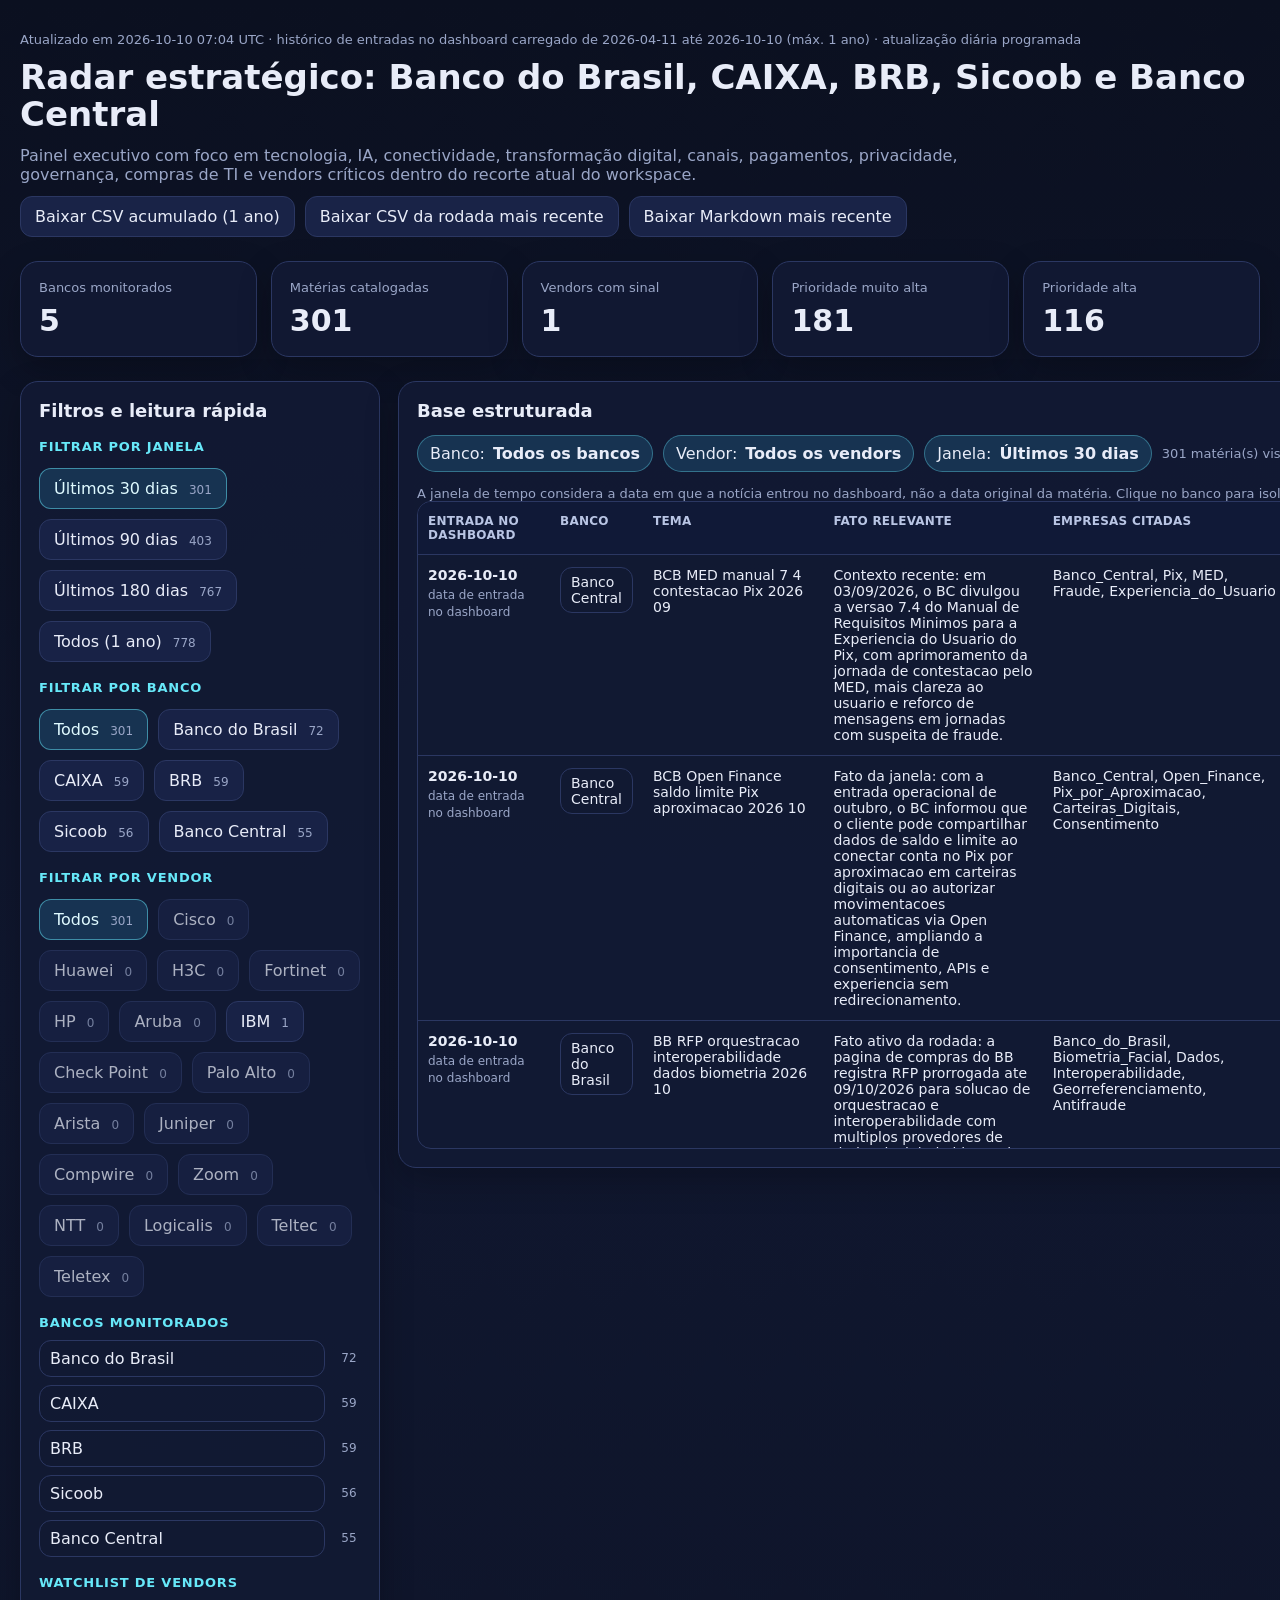
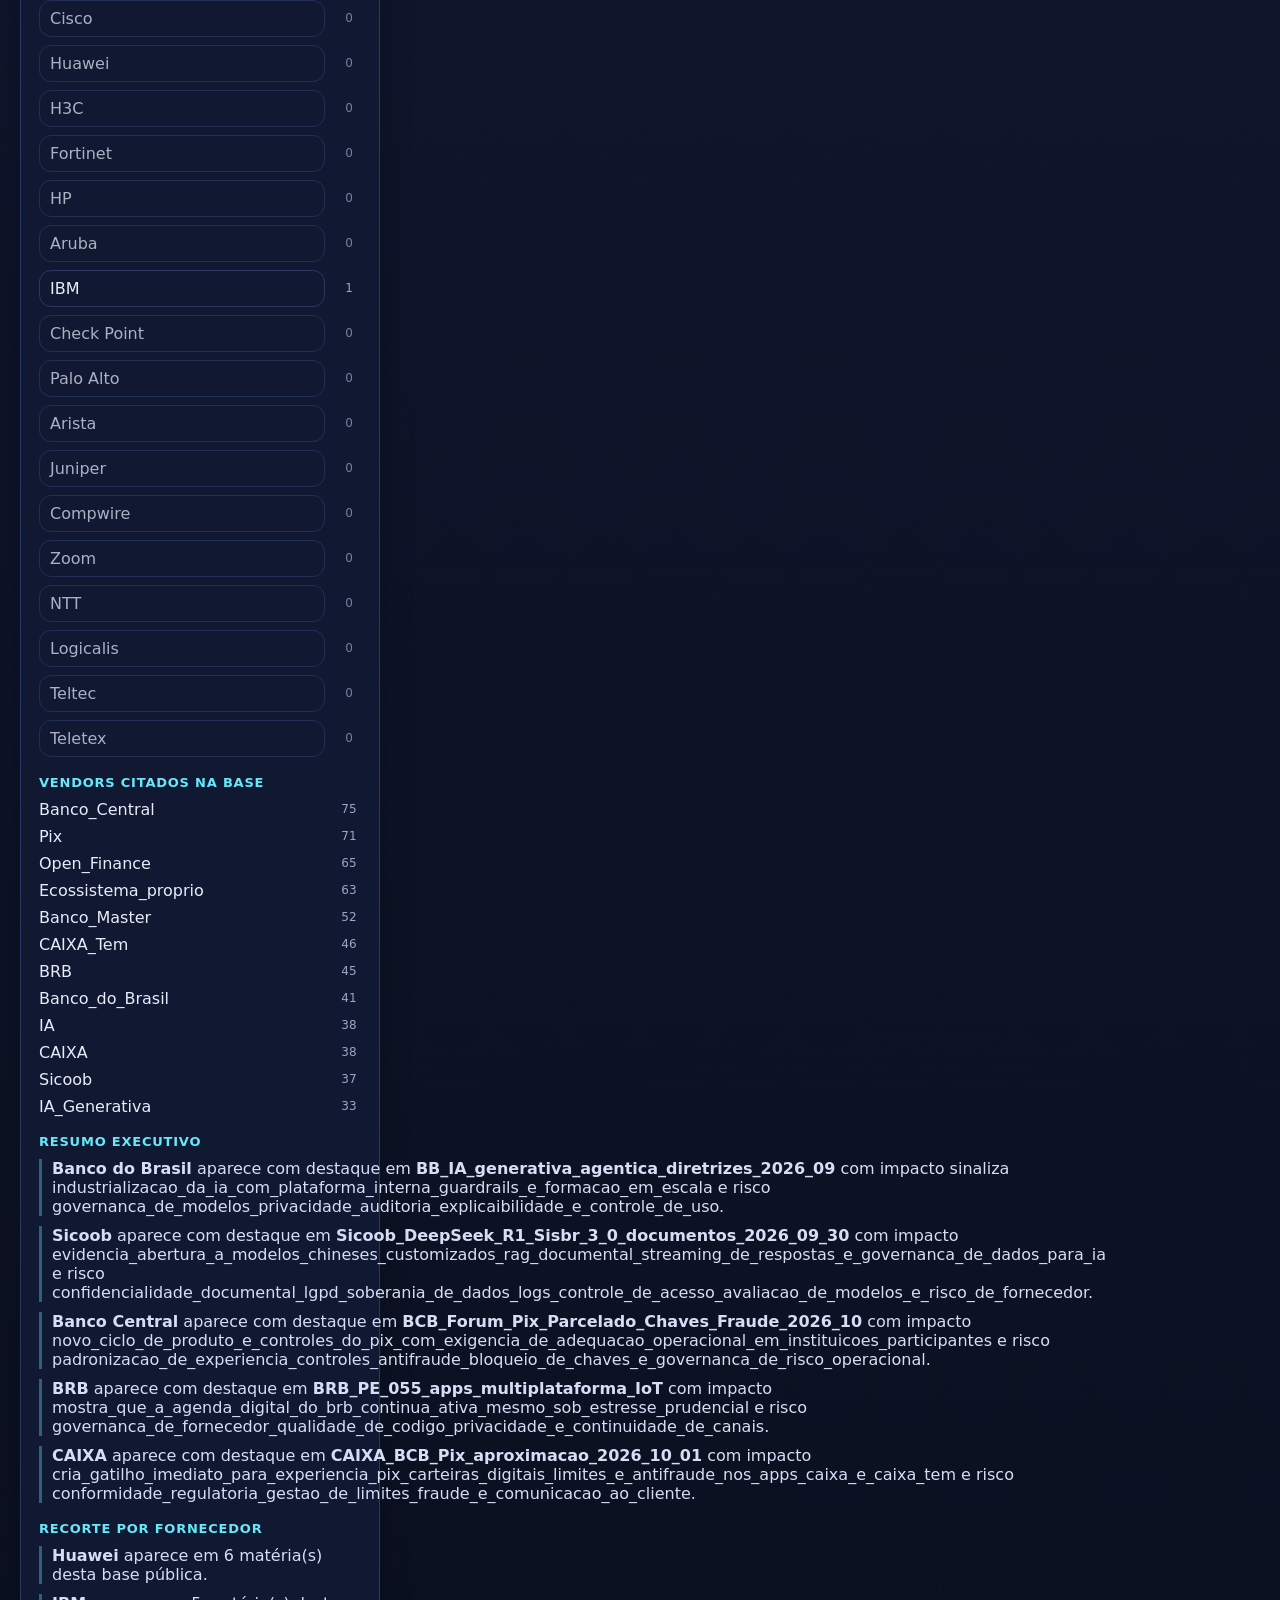
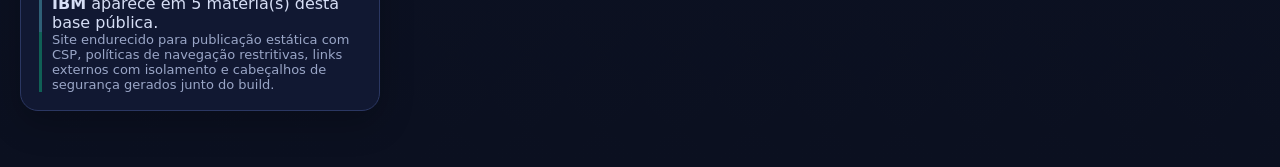
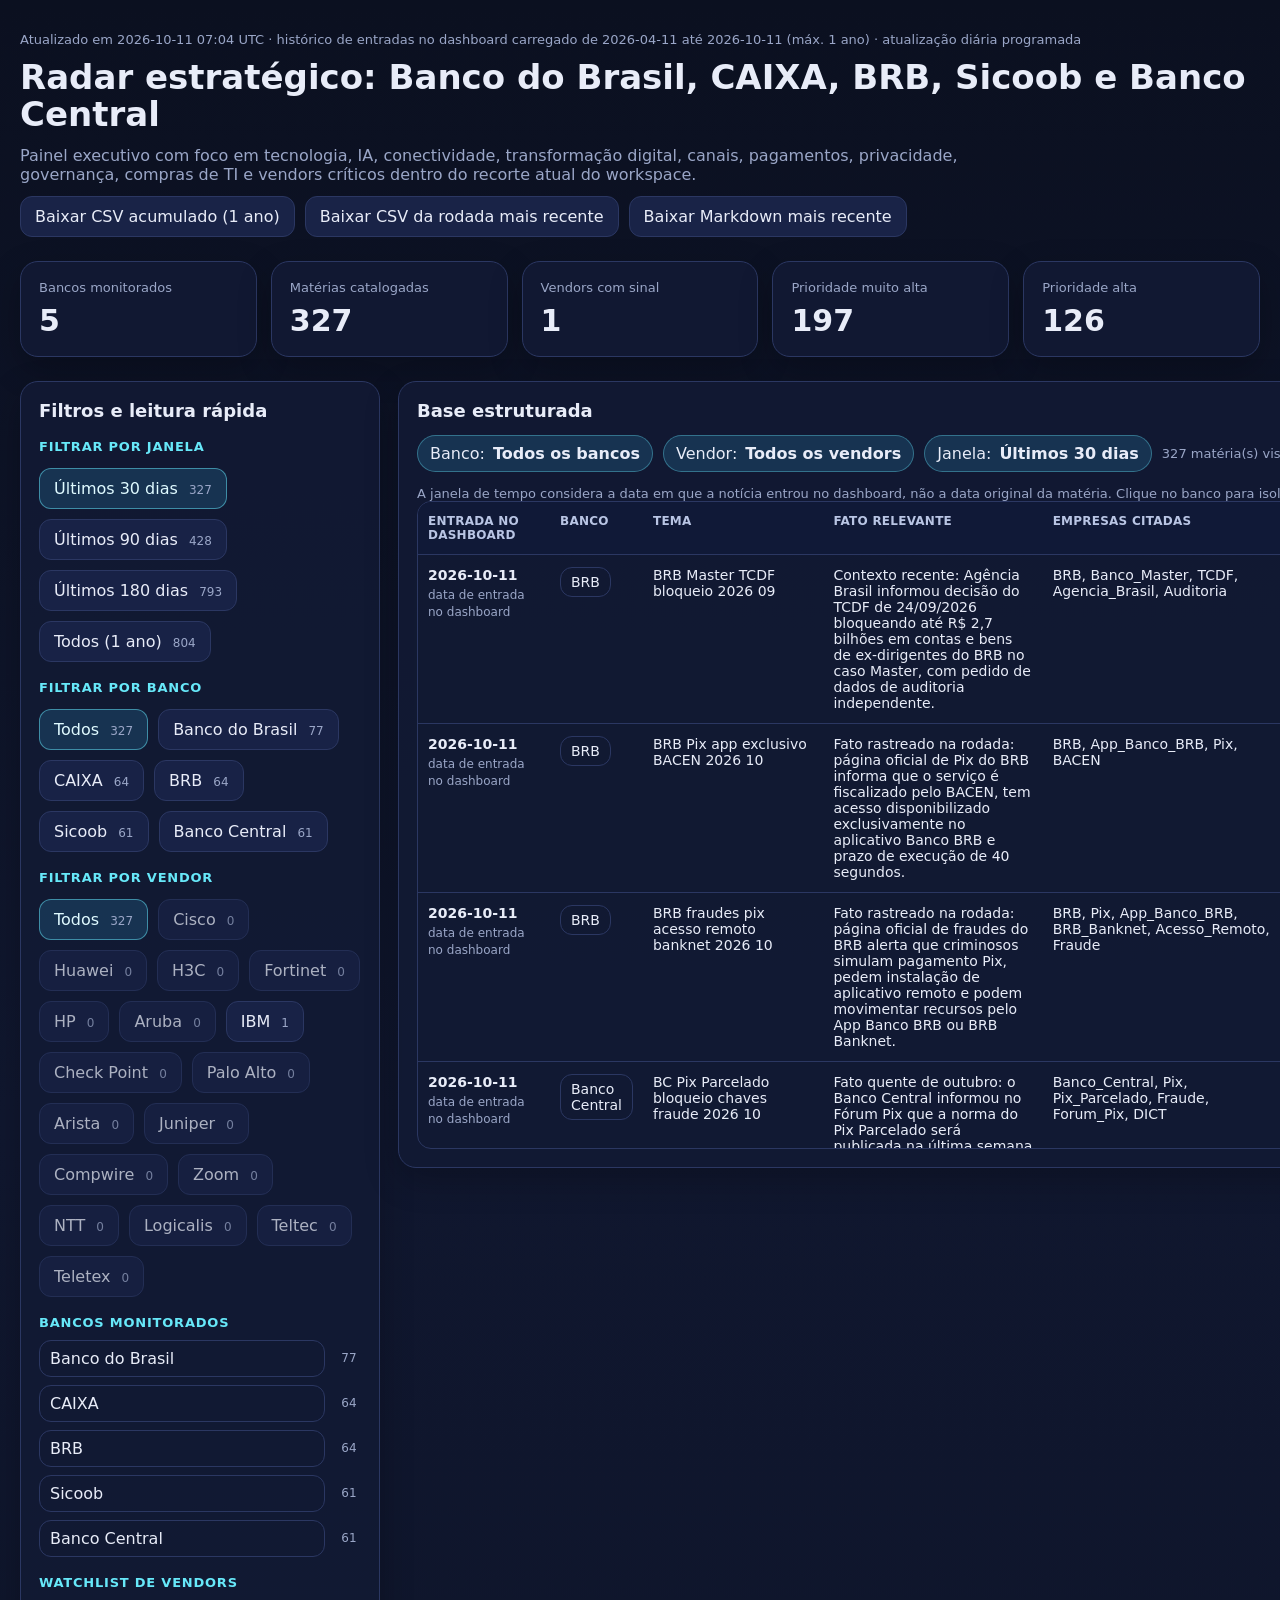
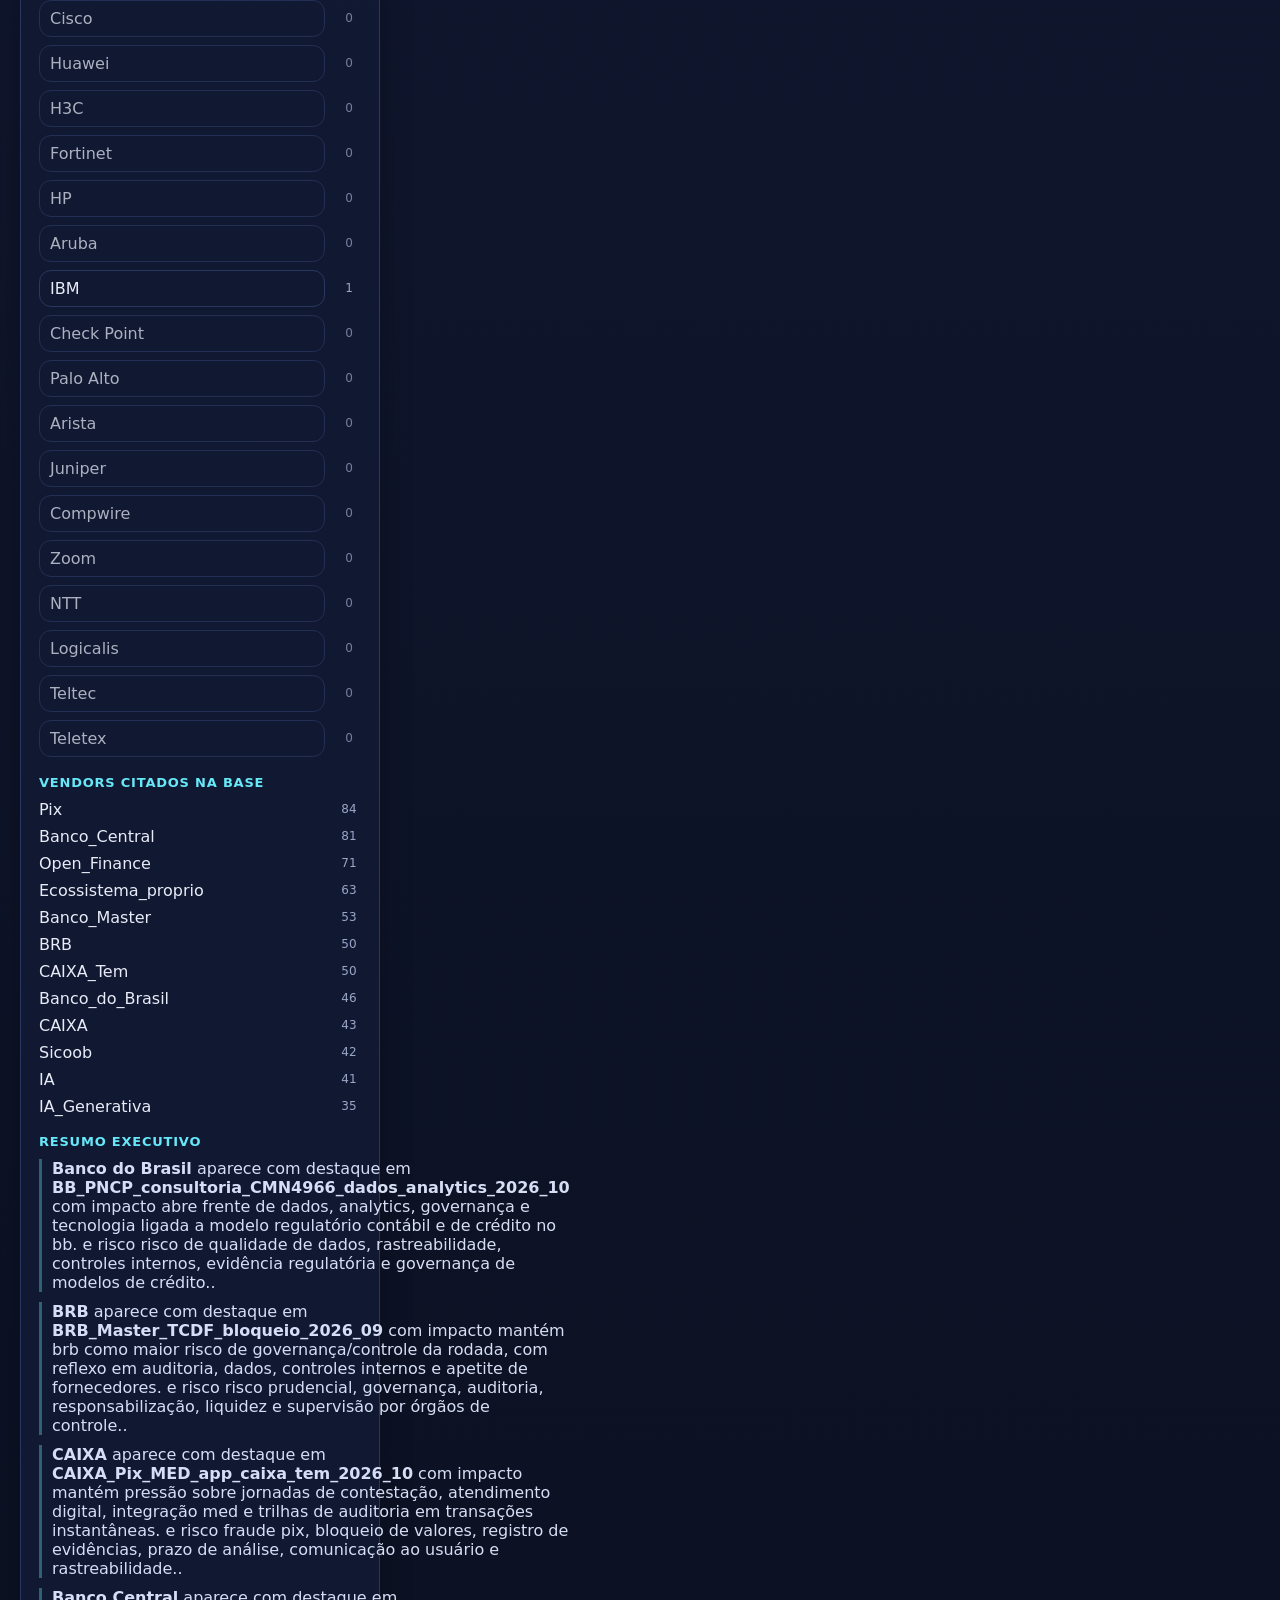
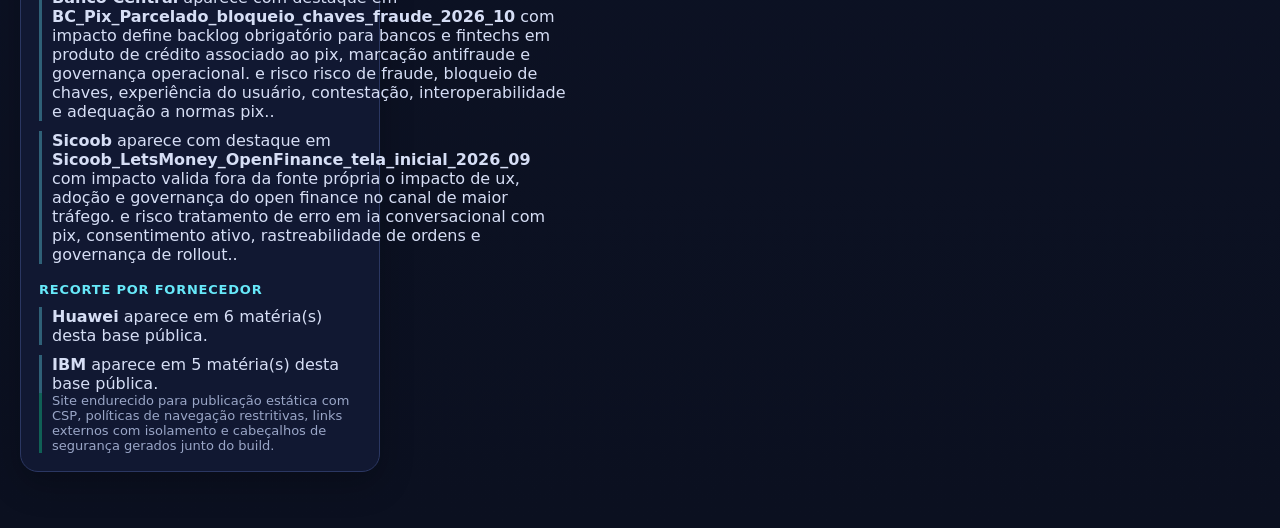
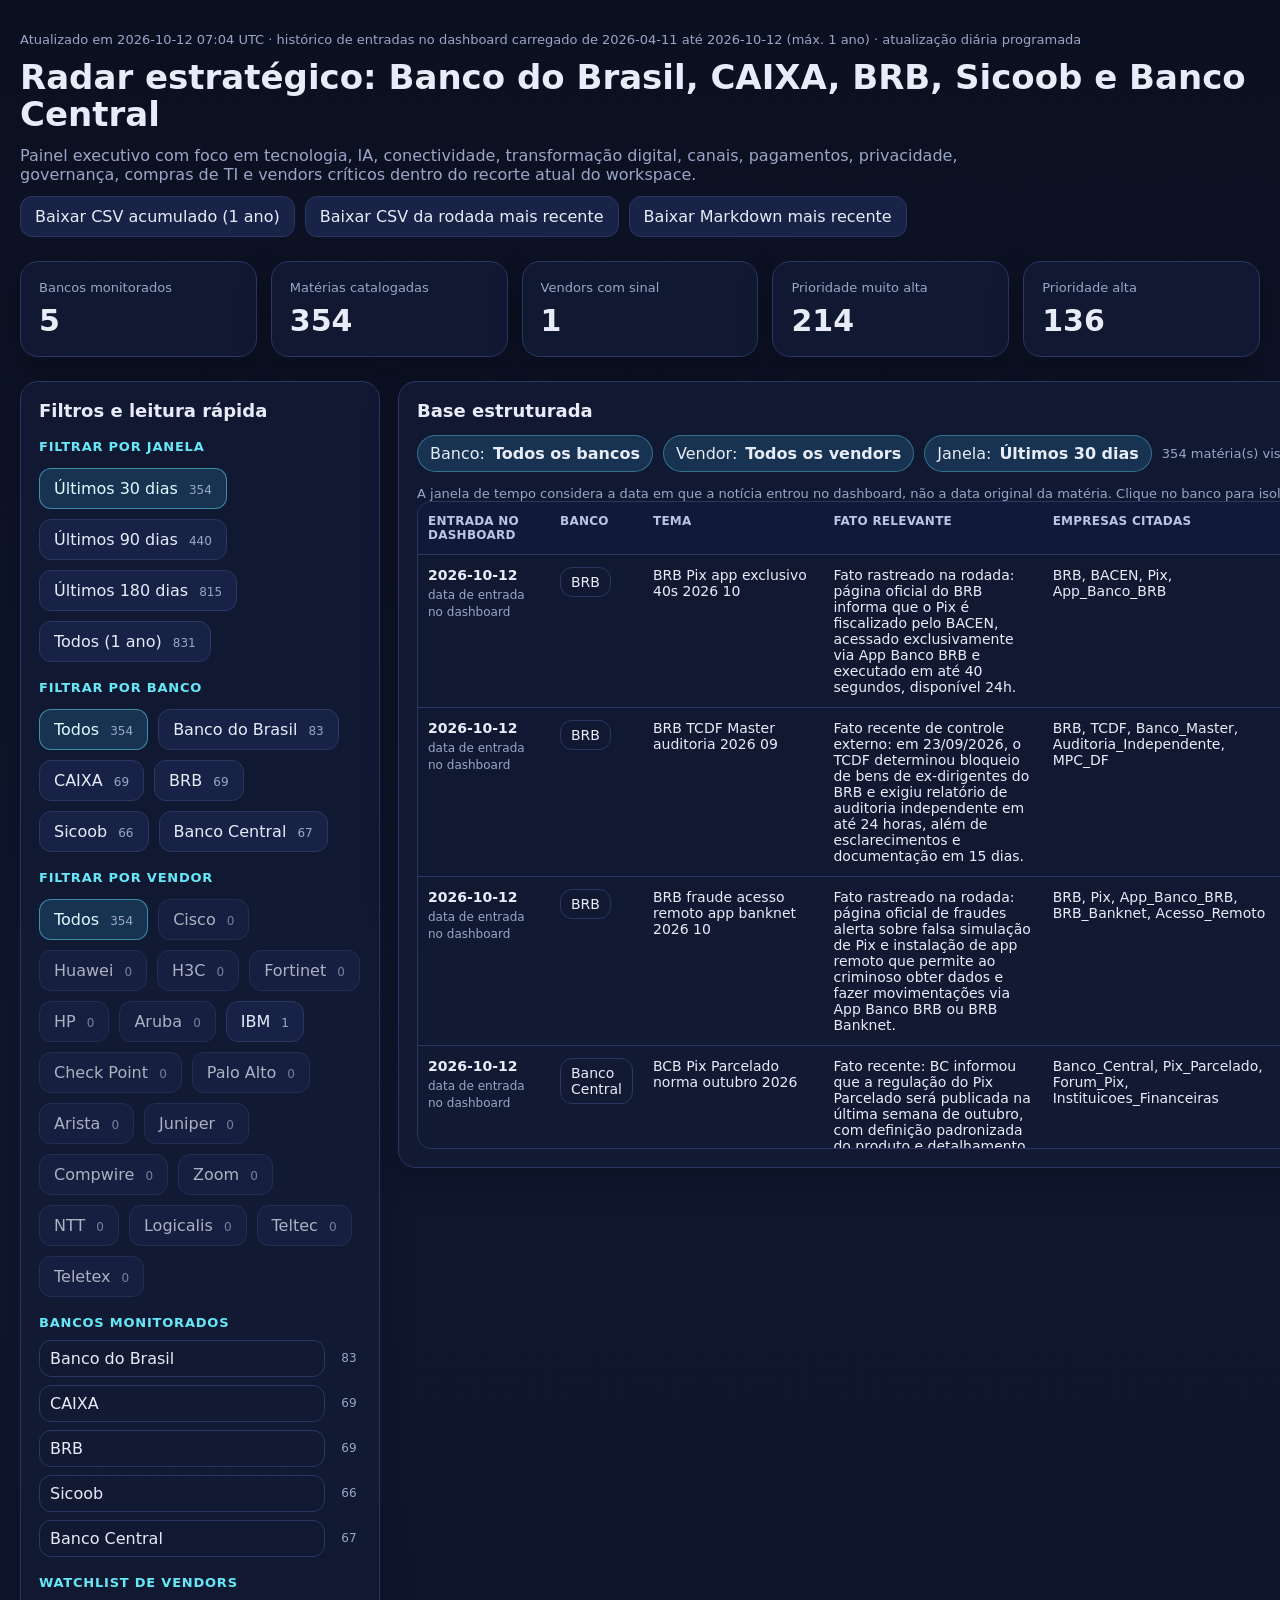
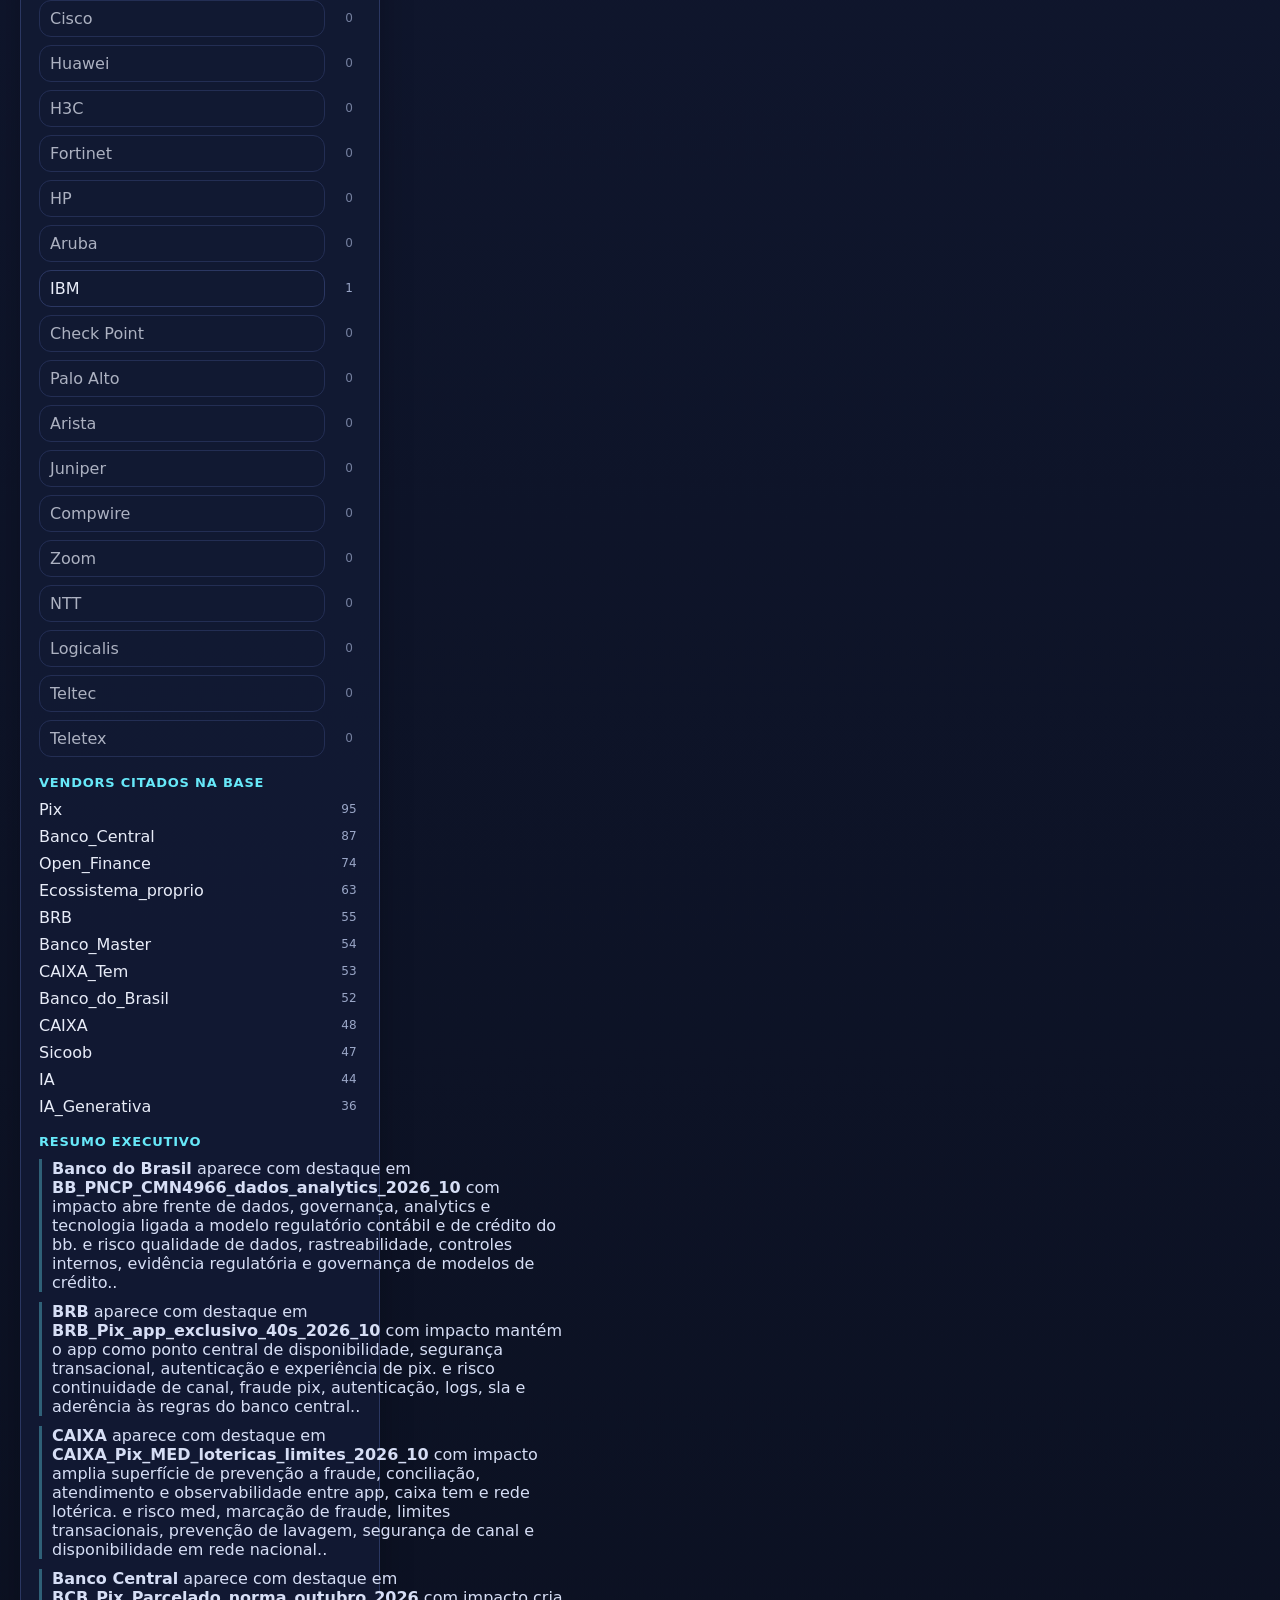
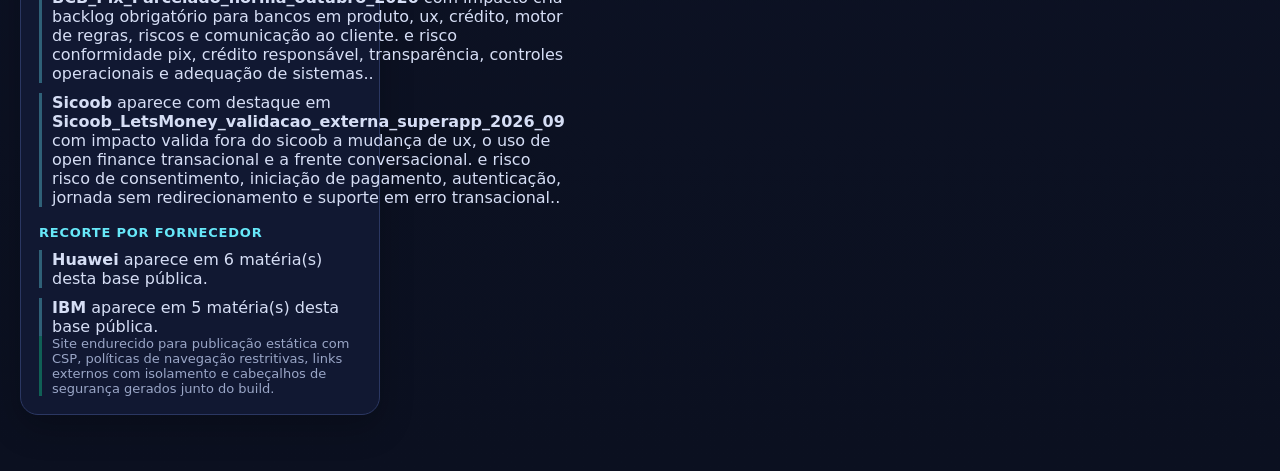
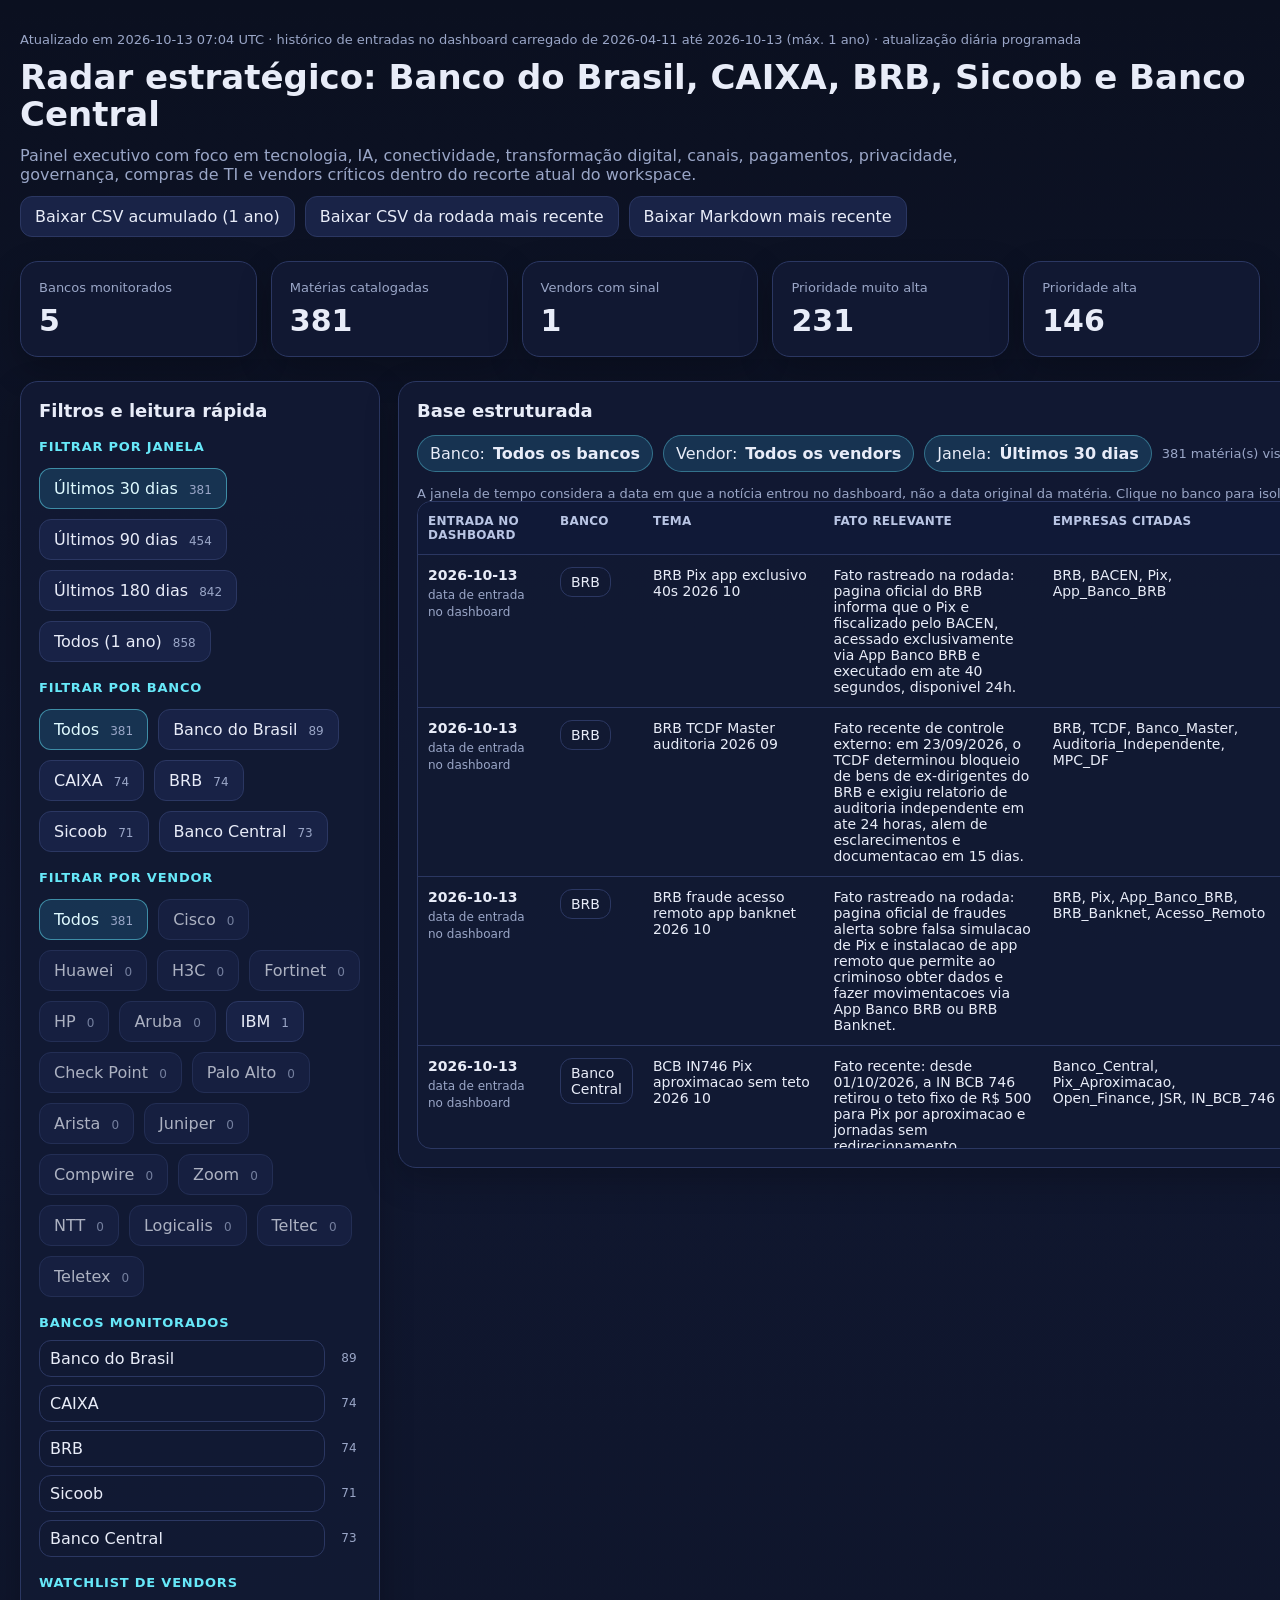
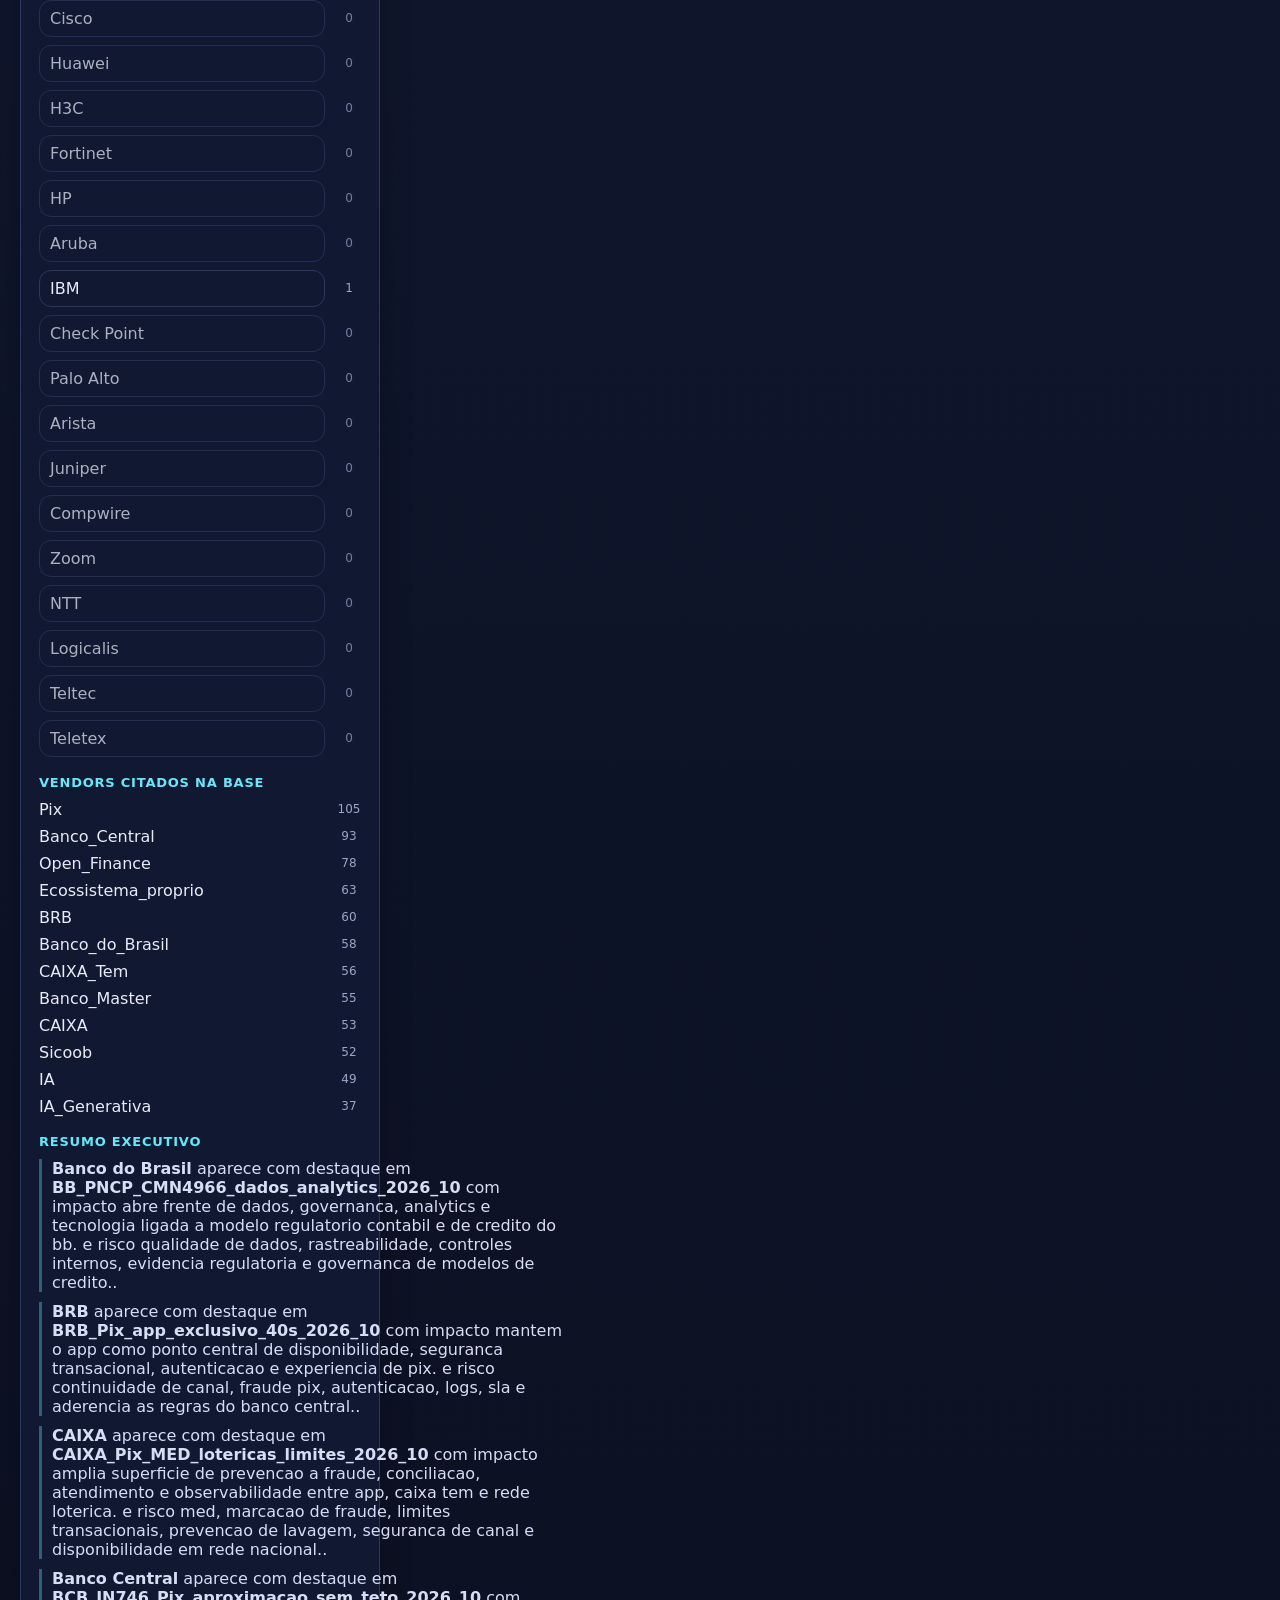
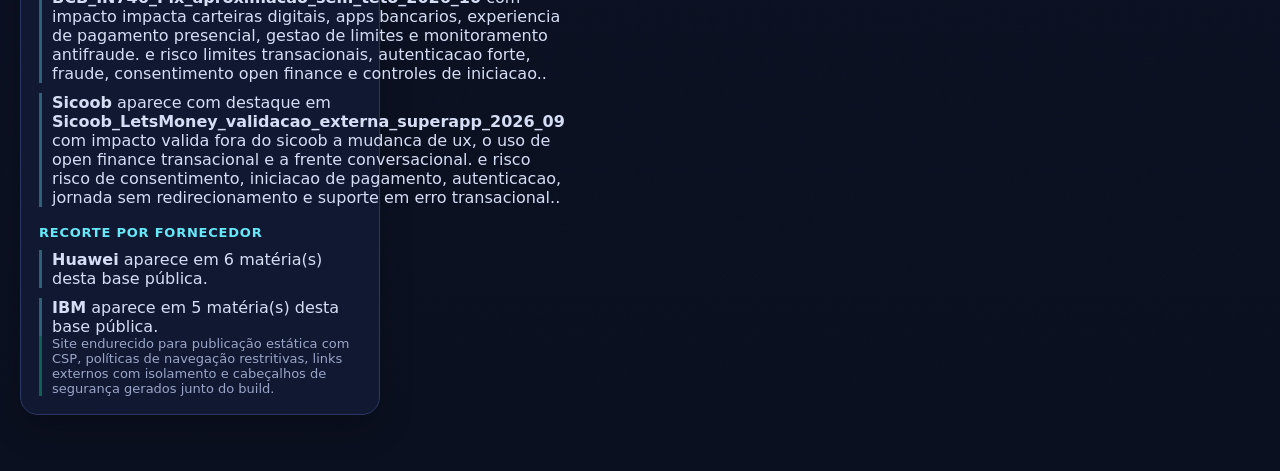
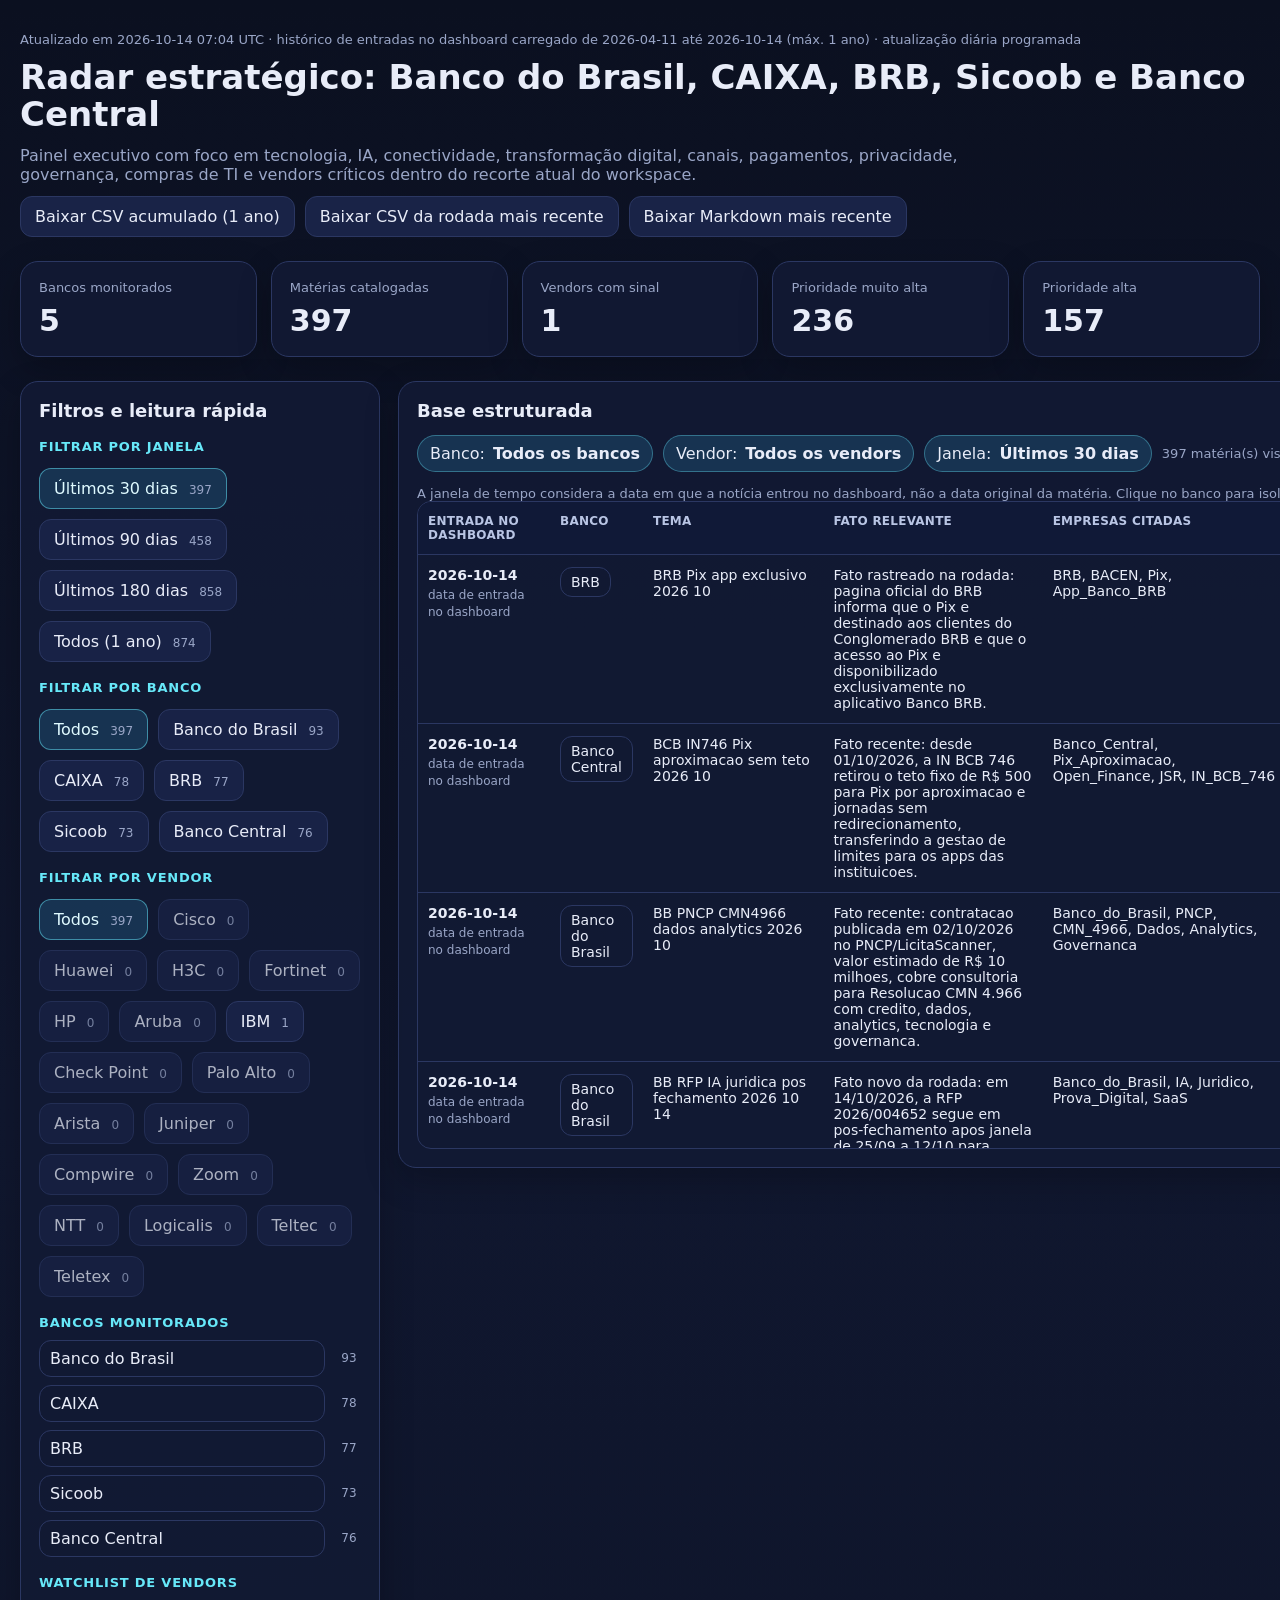
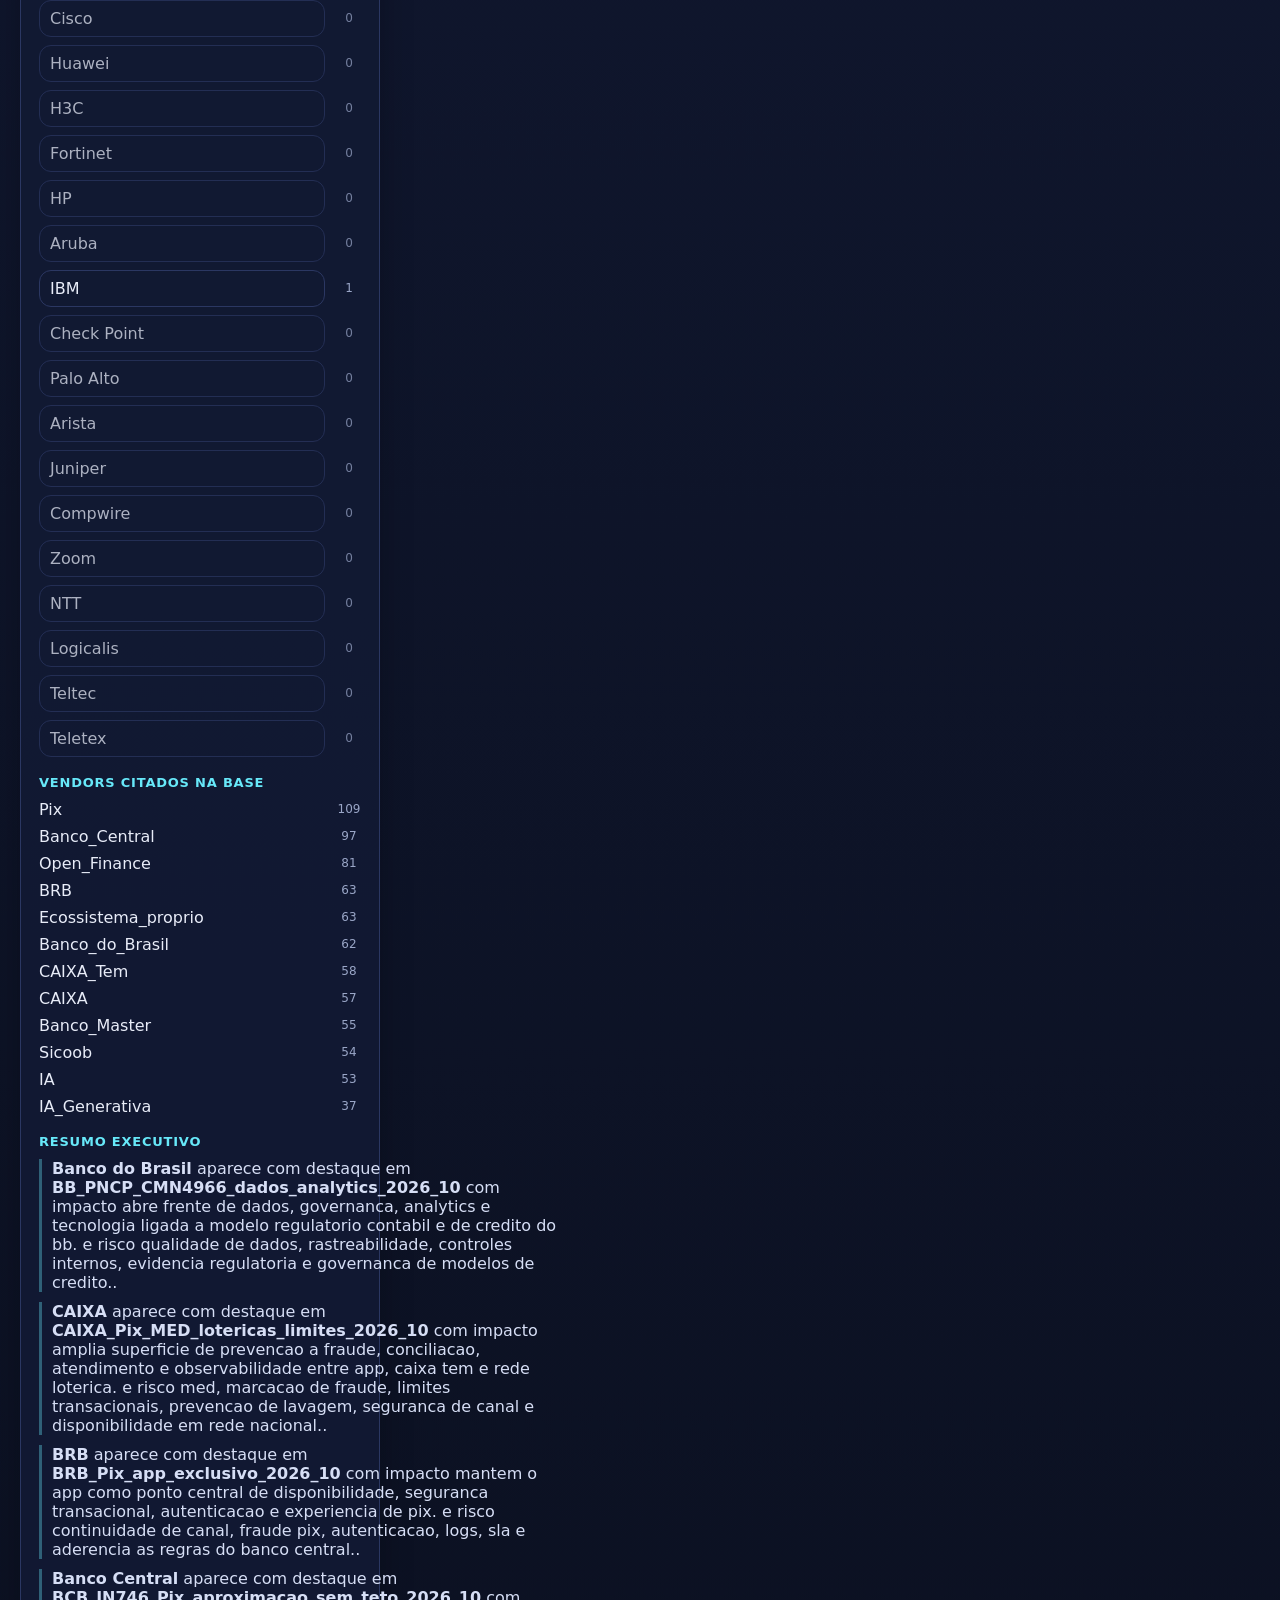
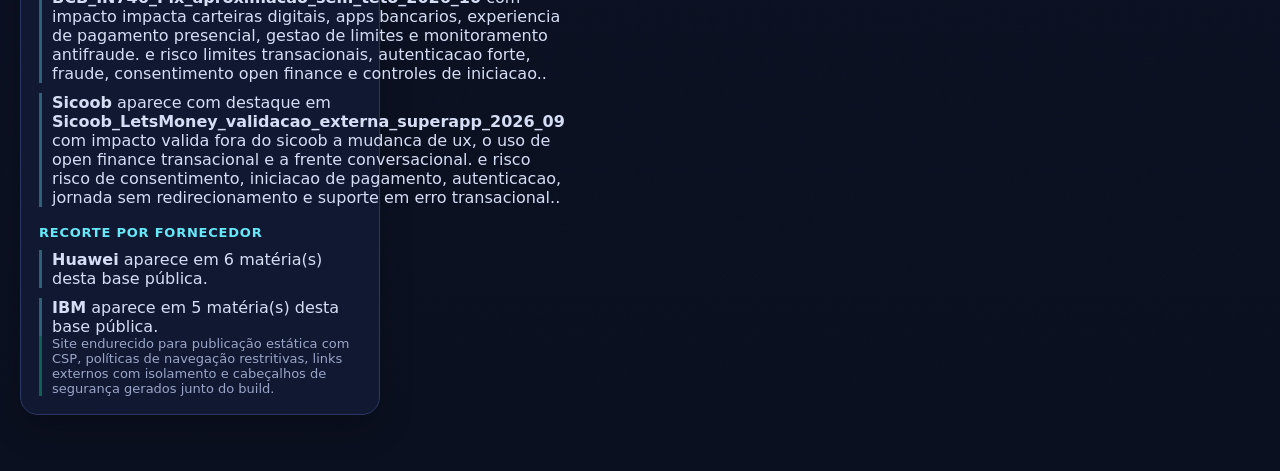
